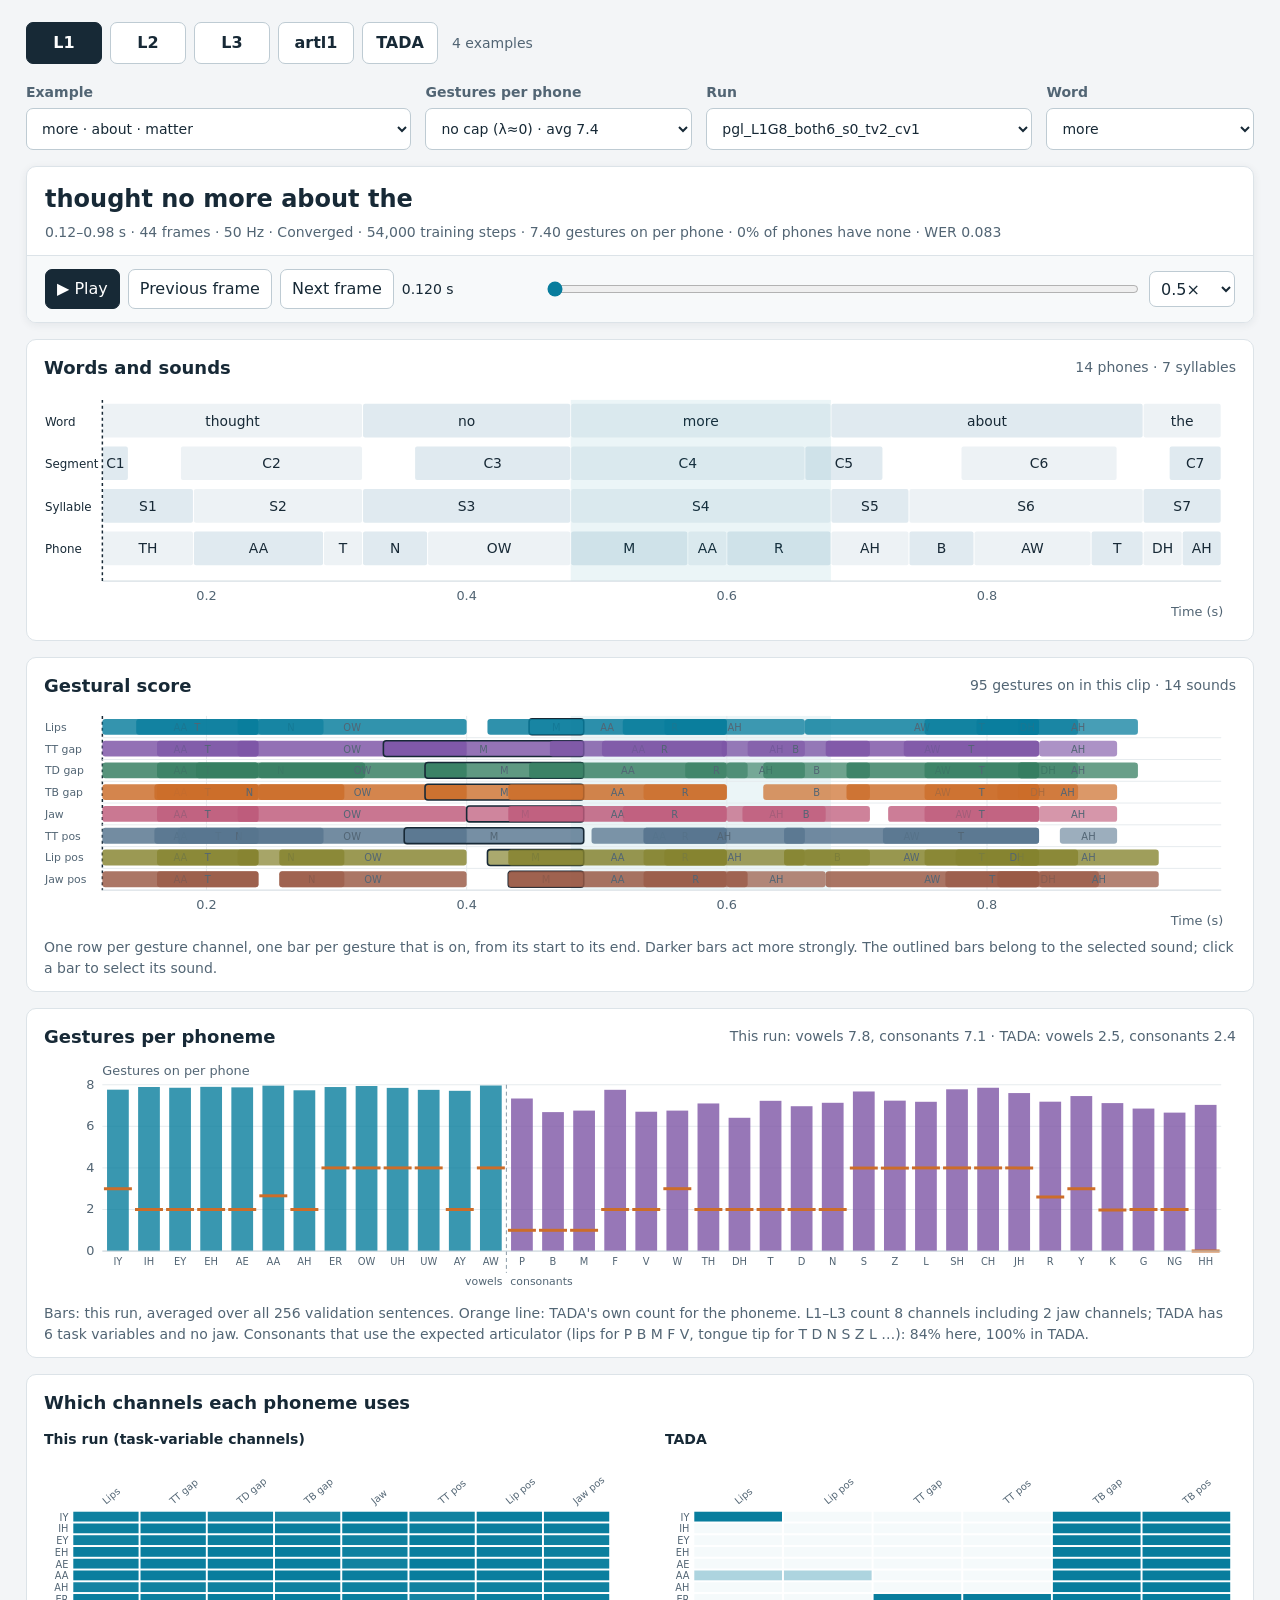
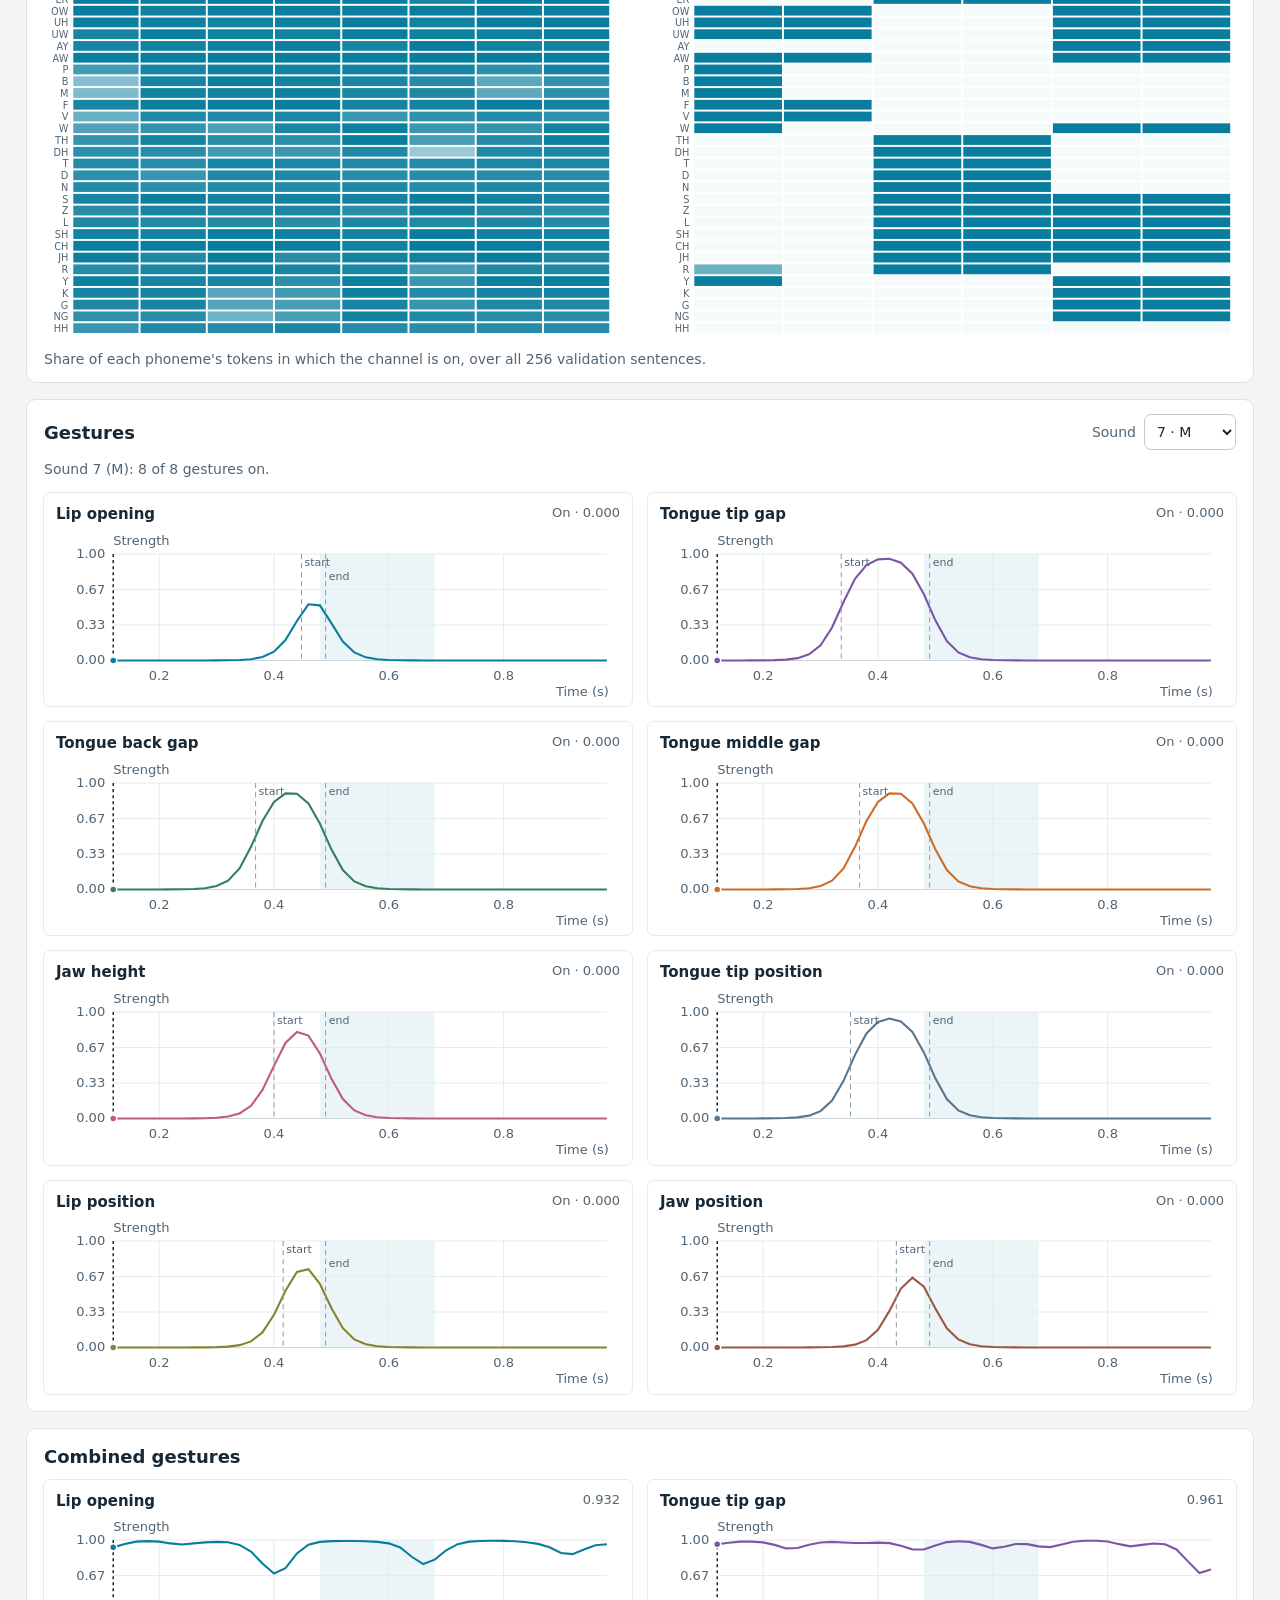
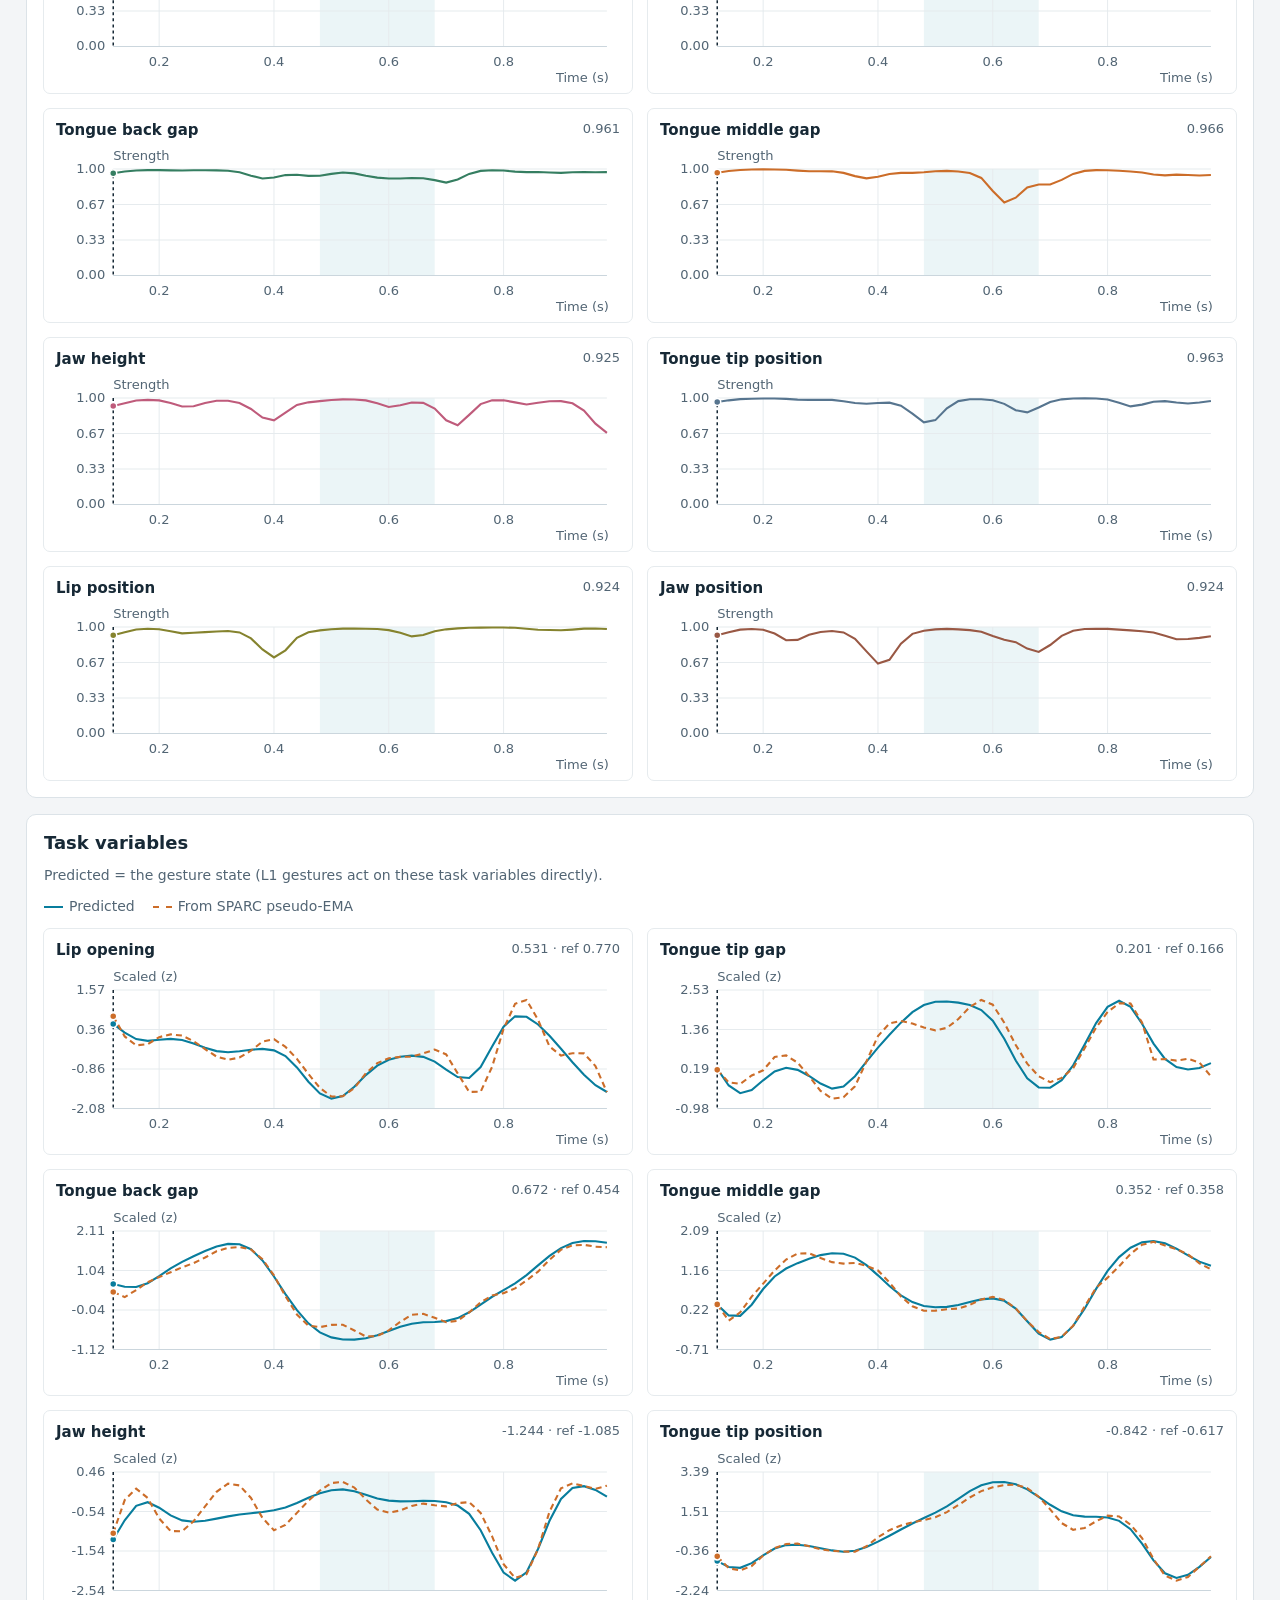
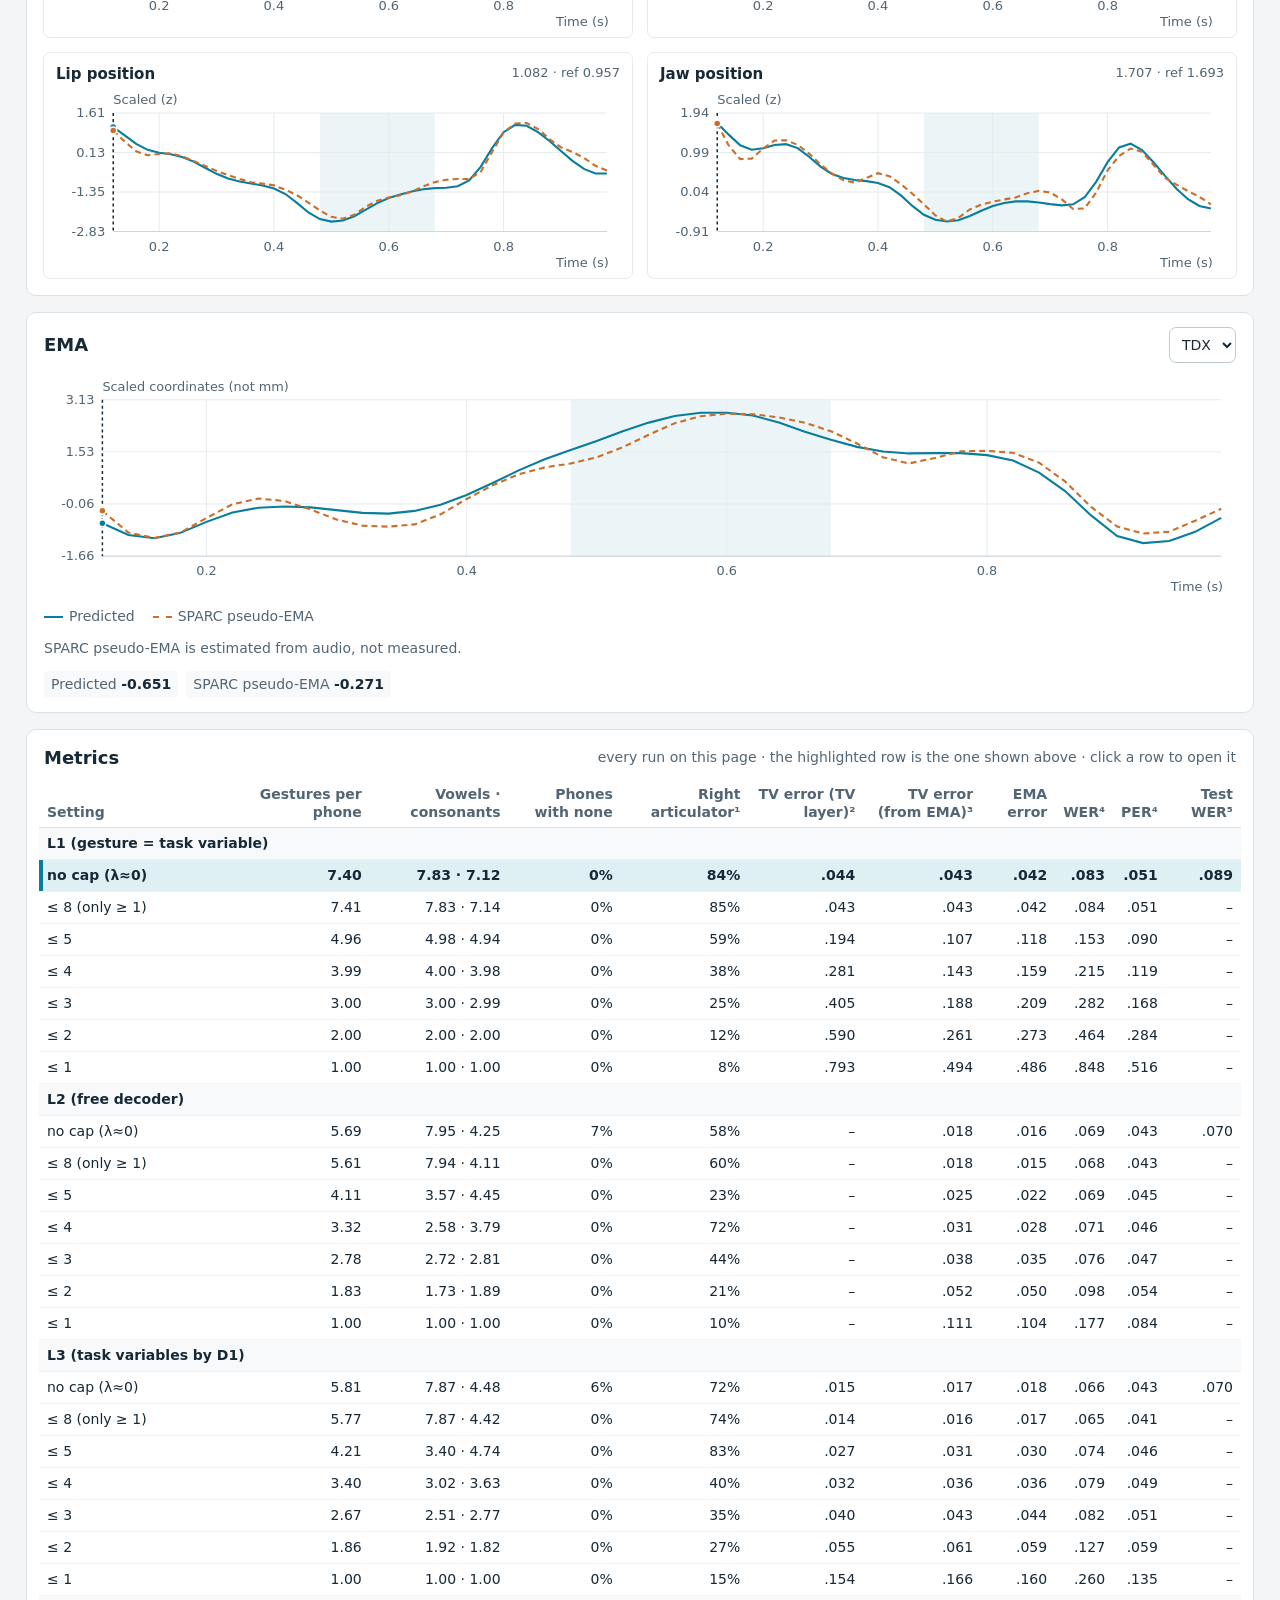
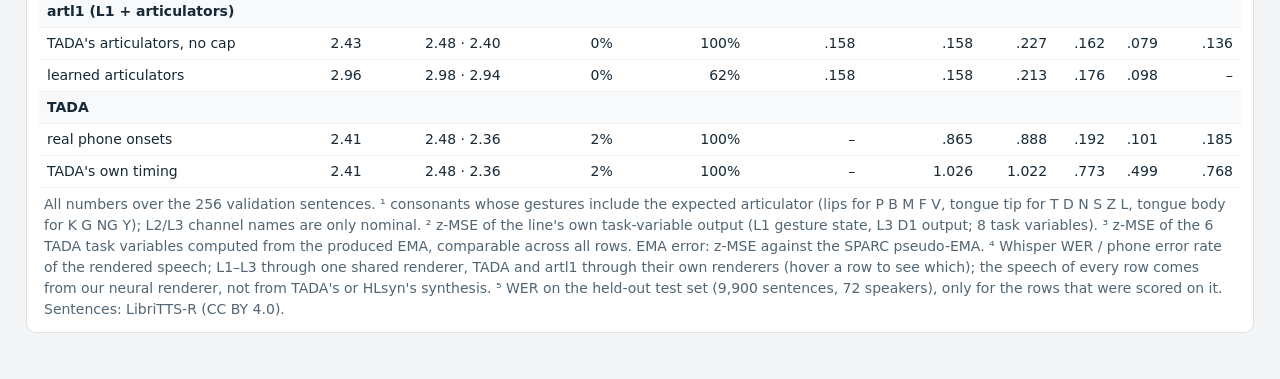
==== pgl-real-gesture-viewer/index.html @ a02586da "TADA tab: apply tadaexact's review (attribution, variants, map quality) - Attribution replaced by ta" ====
<!doctype html>
<html lang="en">
<head>
<meta charset="UTF-8"><meta name="viewport" content="width=device-width, initial-scale=1">
<title>Speech gestures · L1 / L2 / L3</title>
<meta name="description" content="Gestures, task variables and EMA of the converged L1 / L2 / L3 programs, with words, sounds and one playback cursor.">
<meta property="og:title" content="Speech gestures · L1 / L2 / L3">
<meta property="og:description" content="Gesture, task-variable and EMA lines of the converged programs.">
<meta property="og:type" content="website">
<meta property="og:url" content="https://lukewangw.github.io/pgl-real-gesture-viewer/">
<meta name="viewer-build" content="2026-10-03T22:23:11Z traces 25fb6e831236">
<link rel="icon" href="data:image/svg+xml,%3Csvg xmlns='http://www.w3.org/2000/svg' viewBox='0 0 64 64'%3E%3Crect width='64' height='64' rx='12' fill='%23172936'/%3E%3Cpath d='M8 38h10l6-18 9 29 8-24 6 13h9' fill='none' stroke='%2362d4df' stroke-width='5' stroke-linejoin='round'/%3E%3C/svg%3E">
<style>
:root{color-scheme:light;--bg:#f3f5f7;--ink:#172936;--muted:#526574;--line:#dce3e8;--blue:#087d9d;--orange:#cc6d29;--violet:#7d55a6;--green:#357e61;--soft:#f7f9fa}
*{box-sizing:border-box}body{margin:0;background:var(--bg);color:var(--ink);font:16px/1.5 Inter,ui-sans-serif,system-ui,-apple-system,sans-serif}button,select,input{font:inherit}button,select{min-height:42px;border:1px solid #becbd3;border-radius:7px;background:#fff;color:var(--ink);padding:7px 11px;max-width:100%}button{cursor:pointer;touch-action:manipulation}button:hover{background:#e8f5f8}:focus-visible{outline:3px solid #eaa854;outline-offset:2px}button.primary,.versiontabs button[aria-pressed=true]{background:var(--ink);border-color:var(--ink);color:#fff}button:disabled{opacity:.45;cursor:not-allowed}main{max-width:1500px;margin:auto;padding:22px 26px 30px}.versiontabs{display:flex;align-items:center;gap:8px;margin-bottom:18px}.versiontabs button{min-width:76px;font-weight:650}.versiontabs span{margin-left:6px;font-size:14px;color:var(--muted)}.controls{display:grid;grid-template-columns:1.5fr .45fr 1.25fr .75fr;gap:14px;margin-bottom:16px}.control{display:flex;flex-direction:column;gap:5px;font-size:14px;font-weight:600;color:var(--muted)}.control select{width:100%;font-weight:400;color:var(--ink)}.card{background:#fff;border:1px solid var(--line);border-radius:10px;overflow:hidden;margin-bottom:16px}.cardhead{display:flex;align-items:center;justify-content:space-between;gap:12px;padding:14px 17px 9px;flex-wrap:wrap}.cardhead h2{margin:0;font-size:18px;font-weight:650}.cardhead small{font-size:14px;color:var(--muted)}.context{padding:16px 18px 12px}.utterance{font-size:24px;font-weight:600;line-height:1.35;margin:0}.meta{font-size:14px;color:var(--muted);margin-top:7px}.playback{position:sticky;top:0;z-index:20;box-shadow:0 2px 8px #17293612}.transport{display:flex;align-items:center;gap:8px;padding:13px 18px;background:var(--soft);border-top:1px solid var(--line);flex-wrap:wrap}.transport button{min-height:38px}.scrubber{flex:1;min-width:160px;accent-color:var(--blue)}.time{font-size:14px;min-width:135px;font-variant-numeric:tabular-nums}.transport select{min-height:36px;padding:4px 7px}.pairgrid{display:grid;grid-template-columns:1fr 1fr;gap:16px}.pairgrid>.card{min-width:0}.selectsmall{max-width:310px;min-height:36px;padding:4px 8px;font-size:14px}.plotnav{display:flex;align-items:center;gap:8px;flex-wrap:wrap;color:var(--muted);font-size:14px}.chart-wrap{padding:0 12px 7px;min-width:0}.chart-wrap.interactive{touch-action:none;cursor:crosshair}.chart{display:block;width:100%;height:auto;overflow:visible}.chart text{font-family:inherit;fill:var(--muted);font-size:13px}.chart .strong{fill:var(--ink);font-size:14px;font-weight:500}.chart .grid{stroke:#e6ebee;stroke-width:1}.chart .cursor{stroke:var(--ink);stroke-width:1.5;stroke-dasharray:3 3}.chart .focusband{fill:#087d9d;fill-opacity:.08}.chart .axis{stroke:#cbd6dd;stroke-width:1}.note{font-size:14px;color:var(--muted);padding:0 17px 12px;margin:0}.legend{display:flex;gap:18px;flex-wrap:wrap;padding:0 17px 11px;font-size:14px;color:var(--muted)}.swatch{display:inline-block;width:19px;border-top:2px solid var(--blue);vertical-align:middle;margin-right:6px}.swatch.dashed{border-top-style:dashed;border-color:var(--orange)}.values{display:flex;flex-wrap:wrap;gap:8px;padding:0 17px 14px;font-size:14px;font-variant-numeric:tabular-nums}.valuechip{color:var(--muted);padding:3px 7px;border-radius:4px;background:var(--soft)}.valuechip b{color:var(--ink);font-weight:600}.linegrid{display:grid;grid-template-columns:1fr 1fr;gap:14px;padding:0 16px 16px}.linepanel{min-width:0;border:1px solid #e6ebee;border-radius:7px;overflow:hidden}.linehead{display:flex;justify-content:space-between;gap:8px;padding:10px 12px 0}.linehead h3{margin:0;font-size:15px;font-weight:600}.linehead small{font-size:13px;color:var(--muted);white-space:nowrap}.linepanel .chart-wrap{padding:0 5px 2px}.multiplots{padding-top:6px}.empty{padding:20px;color:var(--muted)}.sr{position:absolute;width:1px;height:1px;overflow:hidden;clip:rect(0,0,0,0)}
@media(max-width:760px){main{padding:16px 10px 24px}.controls{grid-template-columns:1fr 1fr;gap:10px}.control:first-child{grid-column:1/-1}.versiontabs{margin-bottom:14px}.versiontabs span{font-size:12px}.context{padding:12px}.utterance{font-size:20px}.meta{font-size:12px}.transport{padding:10px;gap:6px}.transport button{font-size:14px;padding:5px 8px}.time{margin-left:auto;min-width:115px;font-size:12px}.scrubber{order:5;flex-basis:100%;width:100%}.pairgrid,.linegrid{grid-template-columns:1fr}.pairgrid{gap:0}.cardhead{padding:12px 12px 8px}.cardhead h2{font-size:16px}.cardhead small{font-size:12px}.selectsmall{max-width:100%;font-size:13px}.chart-wrap{padding:0 3px 6px}.note,.legend{font-size:13px;padding-left:12px;padding-right:12px}.linegrid{padding:0 10px 12px;gap:10px}.card{margin-bottom:12px}.chart text{font-size:12px}.chart .strong{font-size:13px}}

.chart .rowlabel{font-size:12px}
.chart .marklabel{font-size:11px}
.cardnote{font-size:14px;color:var(--muted);padding:0 17px 10px;margin:0}
.controls{grid-template-columns:1.3fr .9fr 1.1fr .7fr}
.versiontabs{flex-wrap:wrap}@media(max-width:760px){.versiontabs button{min-width:0;padding:6px 12px}.versiontabs span{flex-basis:100%;margin-left:0}}
.metricswrap{overflow-x:auto;padding:0 12px 6px}.metrics{border-collapse:collapse;width:100%;font-size:14px;font-variant-numeric:tabular-nums;min-width:760px}
.metrics th{font-weight:600;color:var(--muted);text-align:right;padding:6px 8px;border-bottom:1px solid var(--line);white-space:normal;vertical-align:bottom;line-height:1.25}
.metrics td{text-align:right;padding:5px 8px;border-bottom:1px solid #eef2f4;white-space:nowrap}.metrics th:first-child,.metrics td:first-child{text-align:left}
.metrics tbody tr{cursor:pointer}.metrics tbody tr:hover{background:#f2f8fa}.metrics tr.sel{background:#dff0f5;box-shadow:inset 4px 0 0 var(--blue)}.metrics tr.sel td{font-weight:600;color:var(--ink)}
.metrics tr.group td{background:var(--soft);font-weight:600;color:var(--ink);cursor:default;text-align:left}
.chart .tiny{font-size:10px}.chart .small{font-size:11px}.subhead{font-size:14px;font-weight:600;margin:4px 0 0;padding:0 17px;color:var(--ink)}@media(max-width:760px){.controls{grid-template-columns:1fr 1fr}}
</style>
</head>
<body>
<main>
<nav class="versiontabs" aria-label="Version"><button id="levelL1">L1</button><button id="levelL2">L2</button><button id="levelL3">L3</button><button id="levelartl1">artl1</button><button id="levelTADA">TADA</button><span id="versionHint"></span></nav>
<div class="controls"><label class="control">Example<select id="exampleSelect" aria-label="Example"></select></label><label class="control"><span id="choiceLabel">λ</span><select id="lambdaSelect" aria-label="Setting"></select></label><label class="control">Run<select id="runSelect" aria-label="Saved run"></select></label><label class="control">Word<select id="wordSelect" aria-label="Word with nearby context"></select></label></div>
<p class="note" id="levelNote" hidden></p>
<section class="card playback"><div class="context"><p class="utterance" id="utterance"></p><div class="meta" id="clipMeta"></div></div><div class="transport"><button id="play" class="primary">▶ Play</button><button id="prev" aria-label="Previous frame">Previous frame</button><button id="next" aria-label="Next frame">Next frame</button><output id="time" class="time"></output><label class="sr" for="scrub">Time</label><input id="scrub" class="scrubber" type="range" min="0" max="0" step="1" value="0"><select id="speed" aria-label="Playback speed"><option value="0.25">0.25×</option><option value="0.5" selected>0.5×</option><option value="1">1×</option><option value="2">2×</option></select></div></section>
<section class="card"><div class="cardhead"><h2>Words and sounds</h2><small id="segmentMeta"></small></div><div class="chart-wrap interactive" id="boundaryPlot"></div></section>
<section class="card" id="scoreCard"><div class="cardhead"><h2>Gestural score</h2><small id="scoreMeta"></small></div><div class="chart-wrap" id="scorePlot"></div><p class="note">One row per gesture channel, one bar per gesture that is on, from its start to its end. Darker bars act more strongly. The outlined bars belong to the selected sound; click a bar to select its sound.</p></section>
<section class="card" id="ppCard"><div class="cardhead"><h2>Gestures per phoneme</h2><small id="ppMeta"></small></div><div class="chart-wrap" id="ppPlot"></div><p class="note" id="ppNote"></p></section>
<section class="card" id="chCard"><div class="cardhead"><h2>Which channels each phoneme uses</h2></div><div class="pairgrid"><div><h3 class="subhead" id="chOursTitle">This run</h3><div class="chart-wrap" id="chOurs"></div></div><div><h3 class="subhead">TADA</h3><div class="chart-wrap" id="chTada"></div></div></div><p class="note">Share of each phoneme's tokens in which the channel is on, over all 256 validation sentences.</p></section>
<section class="card" id="gestureCard"><div class="cardhead"><h2>Gestures</h2><label class="plotnav">Sound<select id="phoneSelect" class="selectsmall" aria-label="Sound for gesture lines"></select></label></div><p class="note" id="gestureNote"></p><div class="linegrid" id="gestureLines"></div></section>
<section class="card" id="combinedCard"><div class="cardhead"><h2>Combined gestures</h2></div><div class="linegrid" id="combinedLines"></div></section>
<section class="card" id="tvCard"><div class="cardhead"><h2>Task variables</h2></div><p class="cardnote" id="tvNote"></p><div class="legend"><span><i class="swatch"></i>Predicted</span><span><i class="swatch dashed"></i>From SPARC pseudo-EMA</span></div><div class="linegrid" id="tvLines"></div></section>
<section class="card"><div class="cardhead"><h2>EMA</h2><select id="emaSelect" class="selectsmall" aria-label="EMA coordinate"></select></div><div id="emaPlots"></div><div class="legend"><span><i class="swatch"></i>Predicted</span><span><i class="swatch dashed"></i>SPARC pseudo-EMA</span></div><p class="note">SPARC pseudo-EMA is estimated from audio, not measured.</p><p class="note" id="emaMapNote" hidden></p><div class="values" id="emaValues"></div></section>
<section class="card" id="metricsCard"><div class="cardhead"><h2>Metrics</h2><small>every run on this page · the highlighted row is the one shown above · click a row to open it</small></div><div class="metricswrap"><table class="metrics" id="metricsTable"></table></div><p class="note" id="metricsNote"></p></section>
</main>
<script type="application/json" id="traceData">{"schema":"pgl-viewer-traces-v5","examples":[{"id":"1585_131718_000019_000008","label":"more · about · matter","default_word":"more","text":"i thought no more about the matter","times":[0.0,0.02,0.04,0.06,0.08,0.1,0.12,0.14,0.16,0.18,0.2,0.22,0.24,0.26,0.28,0.3,0.32,0.34,0.36,0.38,0.4,0.42,0.44,0.46,0.48,0.5,0.52,0.54,0.56,0.58,0.6,0.62,0.64,0.66,0.68,0.7,0.72,0.74,0.76,0.78,0.8,0.82,0.84,0.86,0.88,0.9,0.92,0.94,0.96,0.98,1.0,1.02,1.04,1.06,1.08,1.1,1.12,1.14,1.16,1.18,1.2,1.22,1.24,1.26,1.28,1.3,1.32,1.34,1.36,1.38,1.4],"duration_seconds":1.42,"phones":[{"label":"AY","start":0.07,"end":0.12,"phone_index":0,"syllable_id":0,"role":"nucleus","vowel":true},{"label":"TH","start":0.12,"end":0.19,"phone_index":1,"syllable_id":0,"role":"coda","vowel":false},{"label":"AA","start":0.19,"end":0.29,"phone_index":2,"syllable_id":1,"role":"nucleus","vowel":true},{"label":"T","start":0.29,"end":0.32,"phone_index":3,"syllable_id":1,"role":"coda","vowel":false},{"label":"N","start":0.32,"end":0.37,"phone_index":4,"syllable_id":2,"role":"onset","vowel":false},{"label":"OW","start":0.37,"end":0.48,"phone_index":5,"syllable_id":2,"role":"nucleus","vowel":true},{"label":"M","start":0.48,"end":0.57,"phone_index":6,"syllable_id":3,"role":"onset","vowel":false},{"label":"AA","start":0.57,"end":0.6000000381469727,"phone_index":7,"syllable_id":3,"role":"nucleus","vowel":true},{"label":"R","start":0.6000000381469727,"end":0.68,"phone_index":8,"syllable_id":3,"role":"coda","vowel":false},{"label":"AH","start":0.68,"end":0.74,"phone_index":9,"syllable_id":4,"role":"nucleus","vowel":true},{"label":"B","start":0.74,"end":0.79,"phone_index":10,"syllable_id":5,"role":"onset","vowel":false},{"label":"AW","start":0.79,"end":0.88,"phone_index":11,"syllable_id":5,"role":"nucleus","vowel":true},{"label":"T","start":0.88,"end":0.92,"phone_index":12,"syllable_id":5,"role":"coda","vowel":false},{"label":"DH","start":0.92,"end":0.95,"phone_index":13,"syllable_id":6,"role":"onset","vowel":false},{"label":"AH","start":0.95,"end":0.98,"phone_index":14,"syllable_id":6,"role":"nucleus","vowel":true},{"label":"M","start":0.98,"end":1.04,"phone_index":15,"syllable_id":7,"role":"onset","vowel":false},{"label":"AE","start":1.04,"end":1.13,"phone_index":16,"syllable_id":7,"role":"nucleus","vowel":true},{"label":"T","start":1.13,"end":1.1699999237060548,"phone_index":17,"syllable_id":8,"role":"onset","vowel":false},{"label":"ER","start":1.1699999237060548,"end":1.31,"phone_index":18,"syllable_id":8,"role":"nucleus","vowel":true}],"syllables":[{"label":"S1","phone_labels":["AY","TH"],"start":0.07,"end":0.19,"phone_indices":[0,1]},{"label":"S2","phone_labels":["AA","T"],"start":0.19,"end":0.32,"phone_indices":[2,3]},{"label":"S3","phone_labels":["N","OW"],"start":0.32,"end":0.48,"phone_indices":[4,5]},{"label":"S4","phone_labels":["M","AA","R"],"start":0.48,"end":0.68,"phone_indices":[6,7,8]},{"label":"S5","phone_labels":["AH"],"start":0.68,"end":0.74,"phone_indices":[9]},{"label":"S6","phone_labels":["B","AW","T"],"start":0.74,"end":0.92,"phone_indices":[10,11,12]},{"label":"S7","phone_labels":["DH","AH"],"start":0.92,"end":0.98,"phone_indices":[13,14]},{"label":"S8","phone_labels":["M","AE"],"start":0.98,"end":1.13,"phone_indices":[15,16]},{"label":"S9","phone_labels":["T","ER"],"start":1.13,"end":1.31,"phone_indices":[17,18]}],"cores":[{"label":"C1","start":0.06,"end":0.14},{"label":"C2","start":0.18,"end":0.32},{"label":"C3","start":0.36,"end":0.48},{"label":"C4","start":0.48,"end":0.66},{"label":"C5","start":0.66,"end":0.72},{"label":"C6","start":0.78,"end":0.9},{"label":"C7","start":0.94,"end":0.98},{"label":"C8","start":1.0,"end":1.16}],"words":[{"label":"i","start":0.07000000029802322,"end":0.11999999731779099,"phone_indices":[0]},{"label":"thought","start":0.11999999731779099,"end":0.3199999928474426,"phone_indices":[1,2,3]},{"label":"no","start":0.3199999928474426,"end":0.47999998927116394,"phone_indices":[4,5]},{"label":"more","start":0.47999998927116394,"end":0.6800000071525574,"phone_indices":[6,7,8]},{"label":"about","start":0.6800000071525574,"end":0.9200000166893005,"phone_indices":[9,10,11,12]},{"label":"the","start":0.9200000166893005,"end":0.9800000190734863,"phone_indices":[13,14]},{"label":"matter","start":0.9800000190734863,"end":1.309999942779541,"phone_indices":[15,16,17,18]}],"runs":[{"id":"pgl_L3G8_s0_tv2_cv2","level":"L3","choice":99.0,"choice_label":"no cap (λ≈0)","lambda":0.0,"lam_pp":null,"order":0,"labels":["G1","G2","G3","G4","G5","G6","G7","G8"],"long_labels":["Gesture 1","Gesture 2","Gesture 3","Gesture 4","Gesture 5","Gesture 6","Gesture 7","Gesture 8"],"cap_k":0,"kind":"converged","names":["g1","g2","g3","g4","g5","g6","g7","g8"],"training":{"total_steps":58000,"lambda_steps":0,"lambda0_base":"pgl_L3G8_s0_tv2_cv2","converged":true,"chain":["pgl_L3G8_s0_w2","pgl_L3G8_s0_c","pgl_L3G8_s0_c2","pgl_L3G8_s0_c3","pgl_L3G8_s0_c4","pgl_L3G8_s0_long2","pgl_L3G8_s0_tv1","pgl_L3G8_s0_tv2","pgl_L3G8_s0_tv2_cv1","pgl_L3G8_s0_tv2_cv2"]},"summary":{"on_per_phone":5.81,"val256_ema_zmse":0.0176,"zero_phone_share":0.0627,"zero_phone_share_cons":0.103,"val256_tv_zmse":0.0146},"A":[[0.2605,0.4258,0.0101,0.0645,0.1306,0.4253,0.1301,0.425],[0.4949,0.6675,0.0271,0.157,0.2893,0.6655,0.2888,0.665],[0.7378,0.8413,0.071,0.3311,0.521,0.8354,0.5225,0.8345],[0.896,0.9229,0.1759,0.5474,0.728,0.9053,0.7388,0.9043],[0.9634,0.937,0.3826,0.6753,0.8179,0.8926,0.854,0.8892],[0.9819,0.8965,0.6577,0.6587,0.7788,0.8057,0.856,0.7905],[0.9863,0.814,0.856,0.6343,0.6738,0.6909,0.7544,0.6304],[0.9858,0.7607,0.9297,0.7266,0.6479,0.6821,0.5957,0.5327],[0.9868,0.8145,0.9541,0.8511,0.7554,0.8086,0.5244,0.6162],[0.9888,0.9053,0.9624,0.9194,0.8765,0.9263,0.6289,0.7915],[0.9873,0.9526,0.9414,0.9219,0.9443,0.9736,0.793,0.918],[0.9863,0.9678,0.8706,0.856,0.9663,0.9868,0.8975,0.9717],[0.9893,0.981,0.7456,0.7139,0.9546,0.9907,0.9272,0.9844],[0.9907,0.9897,0.6426,0.5586,0.9028,0.9854,0.8896,0.9824],[0.9819,0.9897,0.6519,0.54,0.7954,0.957,0.7715,0.9766],[0.9468,0.9722,0.6675,0.6807,0.6709,0.8999,0.5806,0.9722],[0.8887,0.9141,0.5889,0.8374,0.6548,0.8721,0.4268,0.9663],[0.8726,0.8267,0.5518,0.9277,0.7681,0.9072,0.4485,0.9688],[0.9131,0.8062,0.6714,0.9619,0.8833,0.9531,0.6265,0.978],[0.9561,0.875,0.8354,0.9585,0.9399,0.9751,0.8125,0.979],[0.9756,0.9287,0.9331,0.915,0.9443,0.9771,0.9219,0.9614],[0.9722,0.9429,0.9658,0.8105,0.897,0.9731,0.9673,0.9126],[0.9424,0.9521,0.9702,0.6465,0.7803,0.9727,0.978,0.8315],[0.8677,0.9634,0.9678,0.5278,0.6138,0.9746,0.9741,0.7725],[0.7422,0.9604,0.9502,0.584,0.5244,0.9673,0.9595,0.7827],[0.646,0.9429,0.9141,0.7485,0.6147,0.9487,0.9258,0.8052],[0.6934,0.9341,0.9019,0.8809,0.7822,0.9395,0.9062,0.8521],[0.8228,0.9438,0.9272,0.9438,0.9009,0.9521,0.9312,0.918],[0.9146,0.9531,0.9463,0.9561,0.9526,0.9673,0.9624,0.9585],[0.9463,0.9312,0.9272,0.9248,0.96,0.9702,0.9731,0.9668],[0.9351,0.8628,0.8599,0.8301,0.939,0.9722,0.96,0.9565],[0.9092,0.7739,0.7725,0.6455,0.9097,0.979,0.9189,0.9463],[0.9053,0.7573,0.7607,0.4031,0.9028,0.98,0.8604,0.9502],[0.9258,0.8198,0.8403,0.2043,0.9136,0.9683,0.8306,0.9585],[0.9312,0.8477,0.9175,0.1032,0.8901,0.9199,0.8306,0.9473],[0.8843,0.7817,0.9473,0.0878,0.7871,0.8022,0.7695,0.8901],[0.7729,0.6714,0.9316,0.1523,0.6216,0.6323,0.624,0.7739],[0.6621,0.6592,0.8818,0.3125,0.5283,0.5459,0.5322,0.6582],[0.6831,0.7744,0.8394,0.5469,0.6147,0.6465,0.6157,0.6719],[0.8125,0.8921,0.8569,0.7529,0.7798,0.8198,0.7793,0.7939],[0.918,0.9521,0.9009,0.8506,0.8931,0.9272,0.8921,0.8955],[0.9629,0.9692,0.9033,0.8301,0.9326,0.9614,0.9302,0.9321],[0.9736,0.9683,0.8271,0.7065,0.9116,0.9585,0.9038,0.9087],[0.9771,0.9692,0.6562,0.5562,0.8379,0.9155,0.7983,0.8232],[0.9756,0.9678,0.446,0.5312,0.7583,0.8076,0.5981,0.7114],[0.9756,0.9541,0.3384,0.6357,0.7646,0.7324,0.3564,0.6948],[0.9727,0.9155,0.4175,0.6875,0.8291,0.793,0.1763,0.792],[0.9458,0.877,0.6162,0.5889,0.8369,0.8872,0.0939,0.8501],[0.8726,0.8843,0.7759,0.4409,0.7388,0.9302,0.0939,0.8052],[0.7466,0.8931,0.8184,0.4255,0.584,0.9214,0.1763,0.6631],[0.6475,0.896,0.811,0.5796,0.5293,0.8945,0.3567,0.5713],[0.6919,0.9233,0.8491,0.7681,0.6465,0.895,0.5986,0.6592],[0.8164,0.9536,0.9141,0.8799,0.8086,0.9214,0.7988,0.8115],[0.8975,0.96,0.9531,0.9009,0.9077,0.9277,0.9053,0.9082],[0.9038,0.9346,0.9551,0.8345,0.936,0.8955,0.9346,0.936],[0.8438,0.8857,0.9224,0.6714,0.9072,0.8638,0.9023,0.9072],[0.7637,0.8477,0.8662,0.4548,0.8291,0.8701,0.8062,0.8291],[0.7651,0.8306,0.8394,0.3162,0.7549,0.8804,0.6802,0.7549],[0.8506,0.8335,0.8779,0.3538,0.7783,0.9019,0.6489,0.7783],[0.9297,0.8862,0.936,0.5415,0.8691,0.9424,0.7554,0.8696],[0.9707,0.9429,0.9722,0.7524,0.9409,0.9731,0.8779,0.9409],[0.9868,0.9722,0.9888,0.8872,0.9766,0.9883,0.9487,0.9766],[0.9897,0.978,0.9946,0.9443,0.9907,0.9932,0.98,0.9907],[0.9824,0.9614,0.9951,0.9487,0.9961,0.9912,0.9912,0.9966],[0.9565,0.9082,0.9902,0.9033,0.9971,0.9795,0.9932,0.998],[0.8906,0.7856,0.9756,0.7842,0.9946,0.9478,0.9878,0.9971],[0.75,0.5742,0.937,0.5737,0.9863,0.8696,0.9702,0.9937],[0.5249,0.3318,0.8457,0.3318,0.9644,0.7109,0.9238,0.9834],[0.2891,0.1544,0.668,0.1544,0.9087,0.4751,0.8174,0.957],[0.1301,0.063,0.4255,0.063,0.7856,0.2498,0.6226,0.8911],[0.0522,0.0241,0.2141,0.0241,0.5742,0.1091,0.3774,0.7505]],"ema":{"names":["TDX","TDY","TBX","TBY","TTX","TTY","LIX","LIY","ULX","ULY","LLX","LLY"],"pred":[[0.9311,-0.7849,0.8231,-0.7897,0.568,-1.2089,0.67,-0.7037,0.1729,-0.7271,0.6191,-0.2883],[1.1489,-1.1214,0.9647,-1.1535,0.6971,-1.6799,1.1536,-1.1781,0.1742,-0.871,0.9327,-0.6321],[1.2618,-1.3669,1.0432,-1.4304,0.7877,-1.9432,1.5756,-1.543,0.2017,-0.8423,1.2534,-0.9867],[1.1653,-1.5246,0.9663,-1.6222,0.7544,-2.1361,1.9115,-1.882,0.2774,-0.7412,1.5468,-1.3651],[0.8567,-1.5064,0.6991,-1.559,0.5095,-2.0638,2.0234,-2.018,0.3188,-0.5947,1.686,-1.6183],[0.3656,-1.1865,0.21,-1.1137,0.0841,-1.6538,1.9038,-1.7553,0.2405,-0.4361,1.6122,-1.5319],[-0.3308,-0.4912,-0.4582,-0.2691,-0.4981,-0.7388,1.5569,-0.9809,0.119,-0.2545,1.2987,-0.9463],[-0.9122,0.0182,-0.9732,0.3711,-0.9749,0.1749,1.089,-0.1834,-0.0663,-0.1143,0.8677,-0.2804],[-1.1004,0.0441,-1.1046,0.3414,-1.097,0.368,0.7608,0.1298,-0.2738,-0.1048,0.5629,-0.0082],[-1.0186,-0.1646,-0.9891,-0.0666,-0.9677,-0.0847,0.6953,-0.0174,-0.5325,-0.226,0.3863,-0.0282],[-0.578,-0.4755,-0.5371,-0.5855,-0.5441,-0.7456,0.9747,-0.4916,-0.7694,-0.4099,0.4283,-0.2414],[-0.1807,-0.8263,-0.119,-1.0755,-0.1787,-1.0824,1.2597,-0.8745,-0.9169,-0.4961,0.4952,-0.4171],[-0.0444,-1.1199,0.0783,-1.4014,-0.0076,-0.9835,1.2917,-0.9148,-1.0568,-0.5728,0.418,-0.3773],[-0.1386,-1.3088,0.0664,-1.5004,-0.0445,-0.4723,1.1119,-0.6458,-1.1668,-0.613,0.2353,-0.1328],[-0.3639,-1.4069,-0.0724,-1.4437,-0.2112,0.0506,0.8669,-0.2965,-1.2378,-0.5833,0.0274,0.1381],[-0.5613,-1.4493,-0.1911,-1.3353,-0.3633,0.3773,0.6347,-0.0208,-1.3327,-0.5327,-0.154,0.321],[-0.6784,-1.4631,-0.2669,-1.2645,-0.4408,0.4741,0.4618,0.0804,-1.4581,-0.4939,-0.2894,0.3691],[-0.6988,-1.4538,-0.2995,-1.2615,-0.4596,0.3329,0.3856,-0.0383,-1.6769,-0.5398,-0.3839,0.2628],[-0.567,-1.3764,-0.2468,-1.2702,-0.3716,-0.0647,0.4679,-0.3813,-2.0055,-0.682,-0.4138,-0.0014],[-0.263,-1.1663,-0.0723,-1.2475,-0.1104,-0.759,0.6513,-0.8524,-2.3037,-0.9083,-0.3595,-0.3379],[0.1881,-0.8294,0.2272,-1.123,0.2585,-1.3558,0.6925,-1.1067,-2.6326,-1.1997,-0.3999,-0.4323],[0.5996,-0.4221,0.5121,-0.8454,0.5801,-1.5186,0.5099,-0.984,-2.8756,-1.4619,-0.6098,-0.1979],[0.9173,-0.0625,0.7208,-0.5024,0.81,-1.4032,0.2221,-0.6748,-3.0199,-1.76,-0.9013,0.2258],[1.1393,0.1017,0.8762,-0.2612,0.9574,-1.19,-0.0877,-0.3069,-3.1,-2.0321,-1.2602,0.7248],[1.3198,0.0879,1.018,-0.1777,1.1038,-1.0189,-0.3792,0.0084,-3.1973,-2.2071,-1.6075,1.1382],[1.5577,-0.0224,1.2361,-0.2268,1.3258,-0.994,-0.5774,0.2037,-3.3274,-2.2218,-1.8295,1.3334],[1.8895,-0.1284,1.5467,-0.3471,1.6482,-1.1244,-0.6243,0.1988,-3.3473,-2.2047,-1.8219,1.244],[2.2816,-0.154,1.9049,-0.4635,2.0225,-1.3746,-0.497,-0.0179,-3.1426,-2.1767,-1.566,0.8722],[2.5904,-0.1069,2.2114,-0.5731,2.38,-1.5917,-0.3156,-0.317,-2.8027,-2.017,-1.2323,0.4304],[2.7462,-0.1782,2.4327,-0.6879,2.665,-1.5418,-0.2104,-0.4907,-2.4856,-1.6905,-1.0532,0.2014],[2.7982,-0.3322,2.5913,-0.7319,2.8696,-1.1053,-0.1698,-0.4893,-2.2125,-1.3533,-1.0041,0.1771],[2.7911,-0.5333,2.7084,-0.6917,2.9995,-0.3795,-0.1221,-0.4182,-1.8711,-1.0731,-0.9688,0.1872],[2.6605,-0.6265,2.6547,-0.5176,2.9319,0.2861,-0.0724,-0.3405,-1.5821,-0.8802,-0.8801,0.1526],[2.4004,-0.5533,2.4724,-0.2228,2.6623,0.7867,-0.0533,-0.2946,-1.4088,-0.8294,-0.773,0.0485],[2.0304,-0.3509,2.1462,0.1164,2.1957,1.0196,-0.0603,-0.3281,-1.2467,-0.9519,-0.6829,-0.0205],[1.6683,-0.1646,1.7294,0.3053,1.6576,0.8992,-0.1436,-0.361,-1.0466,-1.5031,-0.6928,0.1735],[1.4231,-0.1789,1.3944,0.2398,1.2169,0.539,-0.281,-0.297,-0.8109,-2.2982,-0.7758,0.6756],[1.3683,-0.4115,1.2973,-0.0817,1.0823,-0.0063,-0.3425,-0.3337,-0.5707,-2.7185,-0.7922,0.9985],[1.4511,-0.7114,1.3809,-0.4936,1.1613,-0.6022,-0.2215,-0.6293,-0.1085,-2.8799,-0.4975,0.7493],[1.5424,-0.8933,1.4666,-0.8472,1.2908,-1.2031,0.2378,-1.2897,0.6601,-2.6687,0.2378,-0.212],[1.5046,-0.9982,1.4301,-1.1386,1.3171,-1.7099,0.7831,-1.9717,1.0591,-1.8836,0.8914,-1.2211],[1.3281,-1.1468,1.2379,-1.4269,1.0955,-2.0794,1.1164,-2.2946,1.0355,-1.1742,1.2158,-1.6868],[0.9137,-1.2627,0.8396,-1.6395,0.649,-2.069,1.1564,-2.1314,0.8573,-0.9,1.2038,-1.4744],[0.2341,-1.3463,0.1671,-1.704,-0.0836,-1.4992,0.8707,-1.3798,0.6576,-0.8953,0.8681,-0.6049],[-0.6409,-1.3611,-0.6923,-1.6131,-1.0188,-0.7374,0.4603,-0.5268,0.4568,-0.7846,0.4393,0.2193],[-1.1346,-1.3412,-1.1659,-1.5068,-1.5794,-0.3615,0.1811,-0.0414,0.3217,-0.5844,0.1596,0.4556],[-1.2776,-1.3533,-1.2484,-1.4447,-1.6998,-0.3543,0.0202,0.0826,0.2576,-0.5213,-0.0134,0.3933],[-1.1643,-1.3644,-1.0422,-1.3312,-1.4933,-0.4667,-0.0874,0.001,0.1914,-0.8586,-0.2177,0.3775],[-0.7323,-1.4338,-0.511,-1.1963,-0.9584,-0.536,-0.2003,-0.0344,0.1653,-1.7581,-0.4663,0.7506],[-0.2829,-1.5398,-0.0078,-1.1348,-0.4369,-0.4721,-0.3657,0.0325,0.1274,-2.5032,-0.7266,1.3488],[0.0549,-1.632,0.344,-1.1616,-0.0646,-0.5327,-0.4521,-0.0148,0.1658,-2.7974,-0.7857,1.5294],[0.3005,-1.6979,0.5718,-1.2437,0.1778,-0.788,-0.3092,-0.3889,0.8283,-2.9046,-0.3185,1.0336],[0.5286,-1.679,0.7289,-1.3344,0.3804,-1.1536,0.1561,-1.0917,1.6969,-2.5829,0.5515,-0.0717],[0.7714,-1.5589,0.8849,-1.371,0.6331,-1.5098,0.7435,-1.8512,2.0048,-1.7787,1.3368,-1.2264],[0.9579,-1.503,1.0184,-1.3746,0.8077,-1.6527,1.1162,-2.2388,1.9255,-1.0591,1.7499,-1.8437],[1.0452,-1.4315,1.1639,-1.2549,0.9819,-1.3262,1.2455,-2.0891,1.7603,-0.6555,1.8161,-1.8087],[1.0587,-1.3057,1.3008,-0.9969,1.1644,-0.5205,1.1133,-1.48,1.5676,-0.4384,1.5845,-1.2701],[1.0192,-1.167,1.3335,-0.7272,1.2228,0.2975,0.7777,-0.7224,1.343,-0.3201,1.2005,-0.5923],[1.0608,-1.0475,1.3933,-0.5141,1.3075,0.7652,0.4023,-0.0698,1.1074,-0.2653,0.7827,-0.0173],[1.3103,-0.9531,1.62,-0.3573,1.551,0.9798,0.1344,0.3995,0.8305,-0.2296,0.4018,0.4151],[1.5545,-0.8837,1.83,-0.2736,1.7614,1.0483,-0.0193,0.6465,0.6028,-0.1864,0.1447,0.6767],[1.6811,-0.804,1.9279,-0.2287,1.8559,1.0624,-0.1007,0.7356,0.4674,-0.1707,0.0123,0.7886],[1.7265,-0.7247,1.9389,-0.2071,1.8483,1.0468,-0.1622,0.7687,0.388,-0.1623,-0.0615,0.8223],[1.7111,-0.6641,1.8838,-0.2072,1.7615,0.9937,-0.2176,0.7827,0.3373,-0.1611,-0.1089,0.8184],[1.6491,-0.6168,1.7897,-0.206,1.6339,0.9231,-0.2624,0.7878,0.2911,-0.1689,-0.1438,0.8125],[1.5826,-0.5731,1.6907,-0.2021,1.5039,0.8272,-0.2829,0.7724,0.2366,-0.1978,-0.1666,0.806],[1.5047,-0.5329,1.5745,-0.1987,1.357,0.7066,-0.267,0.736,0.1744,-0.2385,-0.1757,0.7904],[1.4159,-0.4925,1.4455,-0.192,1.1991,0.5699,-0.2231,0.6791,0.1067,-0.2733,-0.1728,0.7518],[1.3271,-0.4539,1.3171,-0.1869,1.0476,0.4214,-0.1692,0.6171,0.033,-0.2982,-0.1695,0.7012],[1.2377,-0.4138,1.1886,-0.1873,0.9053,0.2706,-0.1128,0.5481,-0.0377,-0.3064,-0.1613,0.6237],[1.1466,-0.3735,1.0685,-0.1797,0.7819,0.152,-0.0767,0.4972,-0.0962,-0.3083,-0.1575,0.548]],"ref":[[0.9102,-0.7461,0.8376,-0.7676,0.5401,-1.1408,0.5466,-0.5475,0.2686,-0.6501,0.5487,-0.2237],[1.1527,-1.1192,0.9539,-1.1753,0.6246,-1.6628,1.0512,-0.9976,0.264,-0.785,0.9034,-0.582],[1.2618,-1.3853,1.0126,-1.4562,0.6604,-1.9619,1.5307,-1.4755,0.2958,-0.8212,1.2529,-1.0259],[1.1924,-1.5427,0.9784,-1.5831,0.6588,-2.0683,1.9518,-1.9677,0.3861,-0.7654,1.6049,-1.5522],[0.9427,-1.4769,0.7521,-1.4562,0.4941,-1.9168,2.1021,-2.0941,0.4424,-0.6846,1.7191,-1.7945],[0.5206,-1.0714,0.2555,-1.0193,0.1001,-1.5162,2.0071,-1.8375,0.3234,-0.5643,1.5703,-1.6646],[-0.2708,-0.3204,-0.5782,-0.2628,-0.6177,-0.665,1.6976,-1.0905,0.1229,-0.4518,1.212,-0.9939],[-0.9388,0.034,-1.1419,0.1389,-1.1808,0.0992,1.17,-0.2501,-0.0797,-0.2877,0.7431,-0.2491],[-1.103,-0.1071,-1.1955,-0.0587,-1.289,0.1893,0.8381,0.0409,-0.3395,-0.2126,0.3751,0.0784],[-0.9366,-0.3476,-0.9784,-0.4166,-1.0768,-0.1701,0.8509,-0.1982,-0.4876,-0.3089,0.2368,0.0118],[-0.4913,-0.6325,-0.4471,-0.7577,-0.5804,-0.6339,1.0929,-0.7179,-0.6029,-0.4586,0.3523,-0.2777],[-0.0694,-0.8986,-0.0041,-1.1246,-0.2187,-0.805,1.2874,-1.0378,-0.7786,-0.5783,0.4531,-0.409],[0.1054,-1.0874,0.2,-1.4055,-0.0302,-0.7528,1.2951,-1.0416,-1.0051,-0.6388,0.4049,-0.3853],[0.0277,-1.1691,0.1705,-1.5417,-0.0093,-0.4986,1.1834,-0.7869,-1.1831,-0.6234,0.2445,-0.189],[-0.2309,-1.2209,0.0108,-1.5239,-0.1306,-0.115,0.9729,-0.411,-1.2861,-0.572,0.0473,0.1009],[-0.5376,-1.2807,-0.1564,-1.3923,-0.2836,0.2902,0.7113,-0.0409,-1.3588,-0.57,-0.1699,0.3565],[-0.726,-1.3016,-0.2667,-1.2796,-0.3574,0.4904,0.4898,0.1658,-1.4678,-0.5863,-0.3382,0.4611],[-0.7558,-1.3165,-0.3015,-1.2411,-0.3866,0.4159,0.3269,0.1217,-1.658,-0.6412,-0.4412,0.3661],[-0.6864,-1.2767,-0.3095,-1.2542,-0.3957,0.045,0.2716,-0.1979,-1.9426,-0.7939,-0.4909,0.0868],[-0.3783,-1.1272,-0.123,-1.2157,-0.1372,-0.6098,0.3871,-0.7041,-2.2515,-1.0576,-0.4294,-0.3087],[0.0908,-0.8751,0.2042,-1.1537,0.2925,-1.2141,0.4998,-1.0177,-2.5422,-1.3248,-0.3937,-0.4696],[0.5098,-0.4876,0.5327,-0.9151,0.632,-1.4369,0.428,-0.8807,-2.7602,-1.5589,-0.5192,-0.2794],[0.8465,-0.1352,0.7823,-0.6186,0.8552,-1.4259,0.2359,-0.5757,-2.8474,-1.7822,-0.7547,0.0651],[1.0579,0.0781,0.9111,-0.4021,1.0034,-1.2803,0.0023,-0.2688,-2.9419,-1.9794,-1.0795,0.5224],[1.1775,0.0729,1.0211,-0.3091,1.1137,-1.1107,-0.2503,-0.0088,-3.0606,-2.1172,-1.4148,0.9599],[1.3682,-0.0528,1.199,-0.3269,1.2492,-0.9797,-0.52,0.1834,-3.1745,-2.129,-1.6862,1.2517],[1.6746,-0.1644,1.4469,-0.3772,1.494,-0.9917,-0.6699,0.2089,-3.2423,-2.0542,-1.7491,1.2652],[2.057,-0.1534,1.7524,-0.411,1.8312,-1.183,-0.5825,0.0678,-3.1503,-1.977,-1.5887,1.0045],[2.412,-0.1251,2.0556,-0.5097,2.1916,-1.456,-0.3765,-0.2334,-2.8838,-1.8344,-1.3079,0.5456],[2.6247,-0.2092,2.2791,-0.6431,2.4952,-1.5624,-0.2593,-0.4924,-2.6003,-1.5719,-1.134,0.2761],[2.7018,-0.3852,2.4204,-0.7065,2.6759,-1.3205,-0.1886,-0.569,-2.3532,-1.2797,-1.0748,0.1954],[2.6864,-0.5972,2.4945,-0.6374,2.781,-0.6685,-0.1335,-0.5164,-2.0565,-1.035,-1.0837,0.2234],[2.5894,-0.7471,2.5014,-0.4404,2.802,0.0856,-0.0854,-0.399,-1.6798,-0.798,-1.068,0.2894],[2.4241,-0.7102,2.4045,-0.1442,2.6381,0.6295,0.0176,-0.3401,-1.3648,-0.6252,-0.9375,0.2317],[2.1651,-0.5204,2.1594,0.1183,2.2284,0.8704,0.0722,-0.3828,-1.1844,-0.6579,-0.8008,0.0866],[1.7903,-0.2726,1.7524,0.296,1.6243,0.8598,0.034,-0.4115,-0.9815,-1.1532,-0.7662,0.1043],[1.3704,-0.1573,1.2805,0.2729,0.9687,0.5205,-0.129,-0.3272,-0.7241,-2.0411,-0.8328,0.4826],[1.1786,-0.3062,1.0143,0.0397,0.6504,0.0634,-0.3656,-0.3028,-0.4467,-2.6956,-0.9575,0.9212],[1.3472,-0.627,1.0741,-0.4112,0.7355,-0.5603,-0.3498,-0.5762,-0.0596,-2.9617,-0.761,0.8339],[1.5511,-0.8741,1.3204,-0.8667,1.0591,-1.1288,0.0312,-1.1728,0.6592,-2.9617,-0.0732,-0.0216],[1.5655,-0.9399,1.4252,-1.1086,1.327,-1.5725,0.5685,-1.8777,1.2285,-2.2751,0.6551,-1.117],[1.507,-1.0405,1.4218,-1.3707,1.287,-1.8686,0.9132,-2.2301,1.2358,-1.446,1.0873,-1.7198],[1.2017,-1.1372,1.126,-1.6347,0.8899,-1.9951,1.0942,-2.1324,1.0099,-0.975,1.2109,-1.7092],[0.6288,-1.1621,0.5024,-1.7851,0.2561,-1.6869,1.0146,-1.4946,0.7688,-0.8853,1.0119,-1.0017],[-0.151,-1.19,-0.3346,-1.7409,-0.7474,-1.0003,0.7013,-0.5441,0.5532,-0.8117,0.6032,-0.0638],[-0.7508,-1.2488,-0.9425,-1.6047,-1.5391,-0.6033,0.3902,0.0463,0.4478,-0.6448,0.2373,0.297],[-0.9663,-1.2896,-1.1431,-1.5201,-1.7754,-0.5498,0.2216,0.1747,0.3534,-0.5896,0.0543,0.2338],[-0.9112,-1.3205,-1.028,-1.397,-1.6021,-0.6098,0.0689,0.1049,0.1841,-0.7909,-0.1706,0.1799],[-0.5745,-1.3863,-0.5127,-1.2195,-1.1073,-0.5937,-0.073,0.0353,0.0634,-1.4365,-0.5087,0.4147],[-0.2097,-1.4949,-0.0151,-1.1509,-0.6145,-0.4454,-0.2513,0.1148,0.1063,-2.2621,-0.7652,1.0612],[0.0513,-1.5975,0.3249,-1.1669,-0.2789,-0.4723,-0.397,0.1363,0.1269,-2.6956,-0.8474,1.4436],[0.2386,-1.6483,0.5728,-1.2138,-0.0217,-0.6821,-0.3065,-0.151,0.5902,-2.8809,-0.5289,1.1896],[0.393,-1.6344,0.7555,-1.2805,0.2351,-1.0515,0.1079,-0.8166,1.5204,-2.8311,0.254,0.2274],[0.6531,-1.5298,0.9681,-1.3407,0.5894,-1.4098,0.693,-1.5588,1.9892,-2.1041,1.0381,-0.8718],[0.798,-1.5138,1.0576,-1.3989,0.7649,-1.6477,1.0929,-2.0826,1.9492,-1.2773,1.607,-1.6627],[0.8556,-1.5048,1.1499,-1.3228,0.8757,-1.4731,1.2463,-2.1458,1.7845,-0.7564,1.8092,-1.8836],[0.8639,-1.3683,1.2736,-1.0457,1.0806,-0.7433,1.1963,-1.6996,1.6004,-0.4803,1.6814,-1.5425],[0.8333,-1.1322,1.2651,-0.7497,1.183,0.1674,0.8387,-0.9248,1.3666,-0.3876,1.2969,-0.9096],[0.9515,-0.9494,1.3363,-0.551,1.3322,0.6641,0.5081,-0.1486,1.0735,-0.4164,0.8018,-0.3233],[1.253,-0.8876,1.5723,-0.4075,1.5717,0.8634,0.3431,0.3466,0.7731,-0.4437,0.3866,0.163],[1.5258,-0.8492,1.7638,-0.2839,1.7241,0.9582,0.1849,0.5644,0.5302,-0.4731,0.1604,0.5107],[1.6525,-0.776,1.8345,-0.1858,1.744,1.0054,0.0257,0.6731,0.3652,-0.4087,0.0282,0.7176],[1.6911,-0.6888,1.822,-0.1308,1.6842,1.0194,-0.1133,0.7485,0.2755,-0.2817,-0.0606,0.8228],[1.679,-0.6116,1.7695,-0.1111,1.5959,0.9964,-0.2253,0.8014,0.2316,-0.1446,-0.1214,0.8664],[1.6635,-0.5722,1.7251,-0.1349,1.5339,0.9186,-0.3184,0.8297,0.1977,-0.0221,-0.1719,0.8771],[1.647,-0.5683,1.6897,-0.1888,1.4887,0.8056,-0.3726,0.8258,0.1739,0.0571,-0.2048,0.863],[1.5941,-0.5702,1.627,-0.2353,1.4089,0.6887,-0.3746,0.7923,0.165,0.0863,-0.2054,0.8247],[1.4927,-0.5533,1.5096,-0.2555,1.2734,0.5798,-0.3312,0.7351,0.1646,0.0765,-0.183,0.7729],[1.3522,-0.5015,1.342,-0.2468,1.0916,0.4744,-0.2561,0.659,0.1527,0.0378,-0.156,0.7186],[1.1973,-0.4096,1.1517,-0.2189,0.8952,0.3614,-0.1683,0.5737,0.1222,0.0027,-0.1341,0.6624],[1.0425,-0.2766,0.9658,-0.1792,0.7139,0.2452,-0.0796,0.4969,0.0945,0.0161,-0.1233,0.5875]]},"tv":{"names":["la_deg","ttcd","tdcd","tbcd","jaw_deg","ttcl","lp_loc","jaw_loc"],"pred":[[0.0887,1.2878,0.4325,0.6314,-0.6526,0.5395,0.4397,0.6655],[0.35,1.7527,0.7538,1.0059,-1.0886,0.693,0.7305,1.1615],[0.673,2.0799,1.0074,1.3221,-1.5002,0.7902,1.027,1.6119],[1.0149,2.2247,1.2188,1.5325,-1.8225,0.7742,1.2811,1.9597],[1.2385,2.0311,1.316,1.5269,-1.9012,0.5181,1.4091,2.0783],[1.2365,1.5087,1.175,1.1494,-1.7194,0.0946,1.3053,1.9184],[0.7757,0.3982,0.6784,0.3271,-0.9624,-0.5021,1.0047,1.5048],[0.21,-0.4505,0.3557,-0.2247,-0.1124,-1.0008,0.6363,1.0702],[0.0054,-0.515,0.4026,-0.1733,0.131,-1.0532,0.3276,0.7636],[-0.015,-0.2222,0.6035,0.204,-0.0106,-0.9602,0.1312,0.6813],[0.0988,0.2685,0.7563,0.6659,-0.4912,-0.5212,0.0911,0.9503],[0.2439,0.7513,0.9594,1.1299,-0.8867,-0.1619,0.0902,1.2578],[0.1894,0.7431,1.204,1.4361,-0.935,-0.0102,-0.0109,1.2965],[-0.043,0.3181,1.4232,1.5377,-0.6581,-0.0382,-0.18,1.14],[-0.2847,-0.1983,1.593,1.5015,-0.2913,-0.1951,-0.3797,0.9003],[-0.4417,-0.59,1.7106,1.4056,-0.0078,-0.3507,-0.5522,0.6441],[-0.4723,-0.7276,1.7779,1.3494,0.1008,-0.4097,-0.6907,0.4464],[-0.3791,-0.6188,1.7823,1.3638,-0.0127,-0.4262,-0.8119,0.3676],[-0.2023,-0.234,1.6675,1.3627,-0.3743,-0.3513,-0.9429,0.4384],[0.0344,0.5342,1.3438,1.2996,-0.868,-0.097,-0.9983,0.6209],[0.0396,1.2706,0.819,1.1318,-1.0983,0.2859,-1.1337,0.6681],[-0.2444,1.5778,0.2401,0.8217,-0.9777,0.5996,-1.365,0.5068],[-0.6697,1.5697,-0.2429,0.4729,-0.6536,0.8238,-1.6148,0.218],[-1.1908,1.424,-0.4911,0.2314,-0.2929,0.9633,-1.8945,-0.0824],[-1.6355,1.3362,-0.5307,0.1438,0.0292,1.0951,-2.1845,-0.3729],[-1.8228,1.3908,-0.5009,0.1704,0.2324,1.3149,-2.4023,-0.573],[-1.7337,1.5962,-0.5214,0.2569,0.2261,1.6229,-2.402,-0.626],[-1.3855,1.9397,-0.6494,0.3477,-0.0148,2.0036,-2.1465,-0.491],[-0.9163,2.2768,-0.8339,0.4299,-0.314,2.371,-1.7826,-0.3109],[-0.6375,2.34,-0.8166,0.5379,-0.4819,2.629,-1.5608,-0.2057],[-0.5207,1.9904,-0.6841,0.5675,-0.475,2.8381,-1.4421,-0.1648],[-0.4505,1.3598,-0.462,0.5157,-0.3904,2.9785,-1.2987,-0.0959],[-0.3966,0.7621,-0.3332,0.3336,-0.3009,2.8947,-1.149,-0.0408],[-0.3186,0.2393,-0.3141,0.0397,-0.2421,2.6391,-1.0203,-0.0244],[-0.2398,-0.1835,-0.379,-0.2947,-0.2468,2.173,-0.9112,-0.0271],[-0.5316,-0.1977,-0.4324,-0.4713,-0.2607,1.6,-0.8816,-0.1254],[-1.1887,0.012,-0.3154,-0.3698,-0.2369,1.1611,-0.8419,-0.2944],[-1.5788,0.4542,-0.0516,-0.039,-0.2921,1.008,-0.7709,-0.3772],[-1.4594,1.0145,0.2263,0.3842,-0.594,1.1067,-0.4585,-0.2663],[-0.511,1.5451,0.372,0.7158,-1.2295,1.2886,0.361,0.1815],[0.5977,1.9843,0.4812,0.9927,-1.9404,1.3313,0.9979,0.7128],[1.1896,2.2548,0.6851,1.2861,-2.2783,1.0881,1.2517,1.0411],[1.0661,2.1179,0.973,1.5468,-2.102,0.644,1.1956,1.0896],[0.2908,1.1854,1.311,1.7211,-1.3448,-0.08,0.8617,0.8305],[-0.3976,0.361,1.6495,1.7221,-0.5028,-0.991,0.4503,0.4627],[-0.5567,0.2436,1.7809,1.6084,-0.0516,-1.5462,0.199,0.1829],[-0.4934,0.2295,1.8276,1.5353,0.0882,-1.6613,0.0632,0.0352],[-0.5609,0.3439,1.8141,1.4491,0.0438,-1.4927,-0.1211,-0.0852],[-1.1327,0.1996,1.7769,1.2832,-0.0047,-0.9654,-0.3081,-0.182],[-1.8607,0.0833,1.7344,1.1705,0.0484,-0.4308,-0.5009,-0.3517],[-2.1222,0.3771,1.6967,1.1516,0.024,-0.0835,-0.5587,-0.4425],[-1.7096,0.7121,1.6763,1.1981,-0.33,0.163,-0.012,-0.3016],[-0.6334,1.1599,1.5922,1.2673,-1.0284,0.3508,0.9286,0.1636],[0.6063,1.6167,1.3613,1.2794,-1.7974,0.6136,1.6356,0.7323],[1.347,1.8048,1.2158,1.2945,-2.1765,0.7758,1.9265,1.0926],[1.4402,1.5729,1.1068,1.1711,-2.018,0.97,1.9232,1.2337],[1.0358,0.9095,0.9669,0.8692,-1.4382,1.1769,1.684,1.1105],[0.4585,0.1891,0.8319,0.6242,-0.6849,1.2202,1.3194,0.75],[-0.0417,-0.2078,0.6874,0.4338,-0.045,1.2739,0.9115,0.3718],[-0.4318,-0.3063,0.517,0.2226,0.4053,1.539,0.5198,0.1379],[-0.6604,-0.3042,0.3632,0.106,0.6508,1.7448,0.2656,0.004],[-0.7618,-0.2888,0.233,0.0505,0.733,1.8306,0.133,-0.081],[-0.7922,-0.2886,0.1276,0.0292,0.7683,1.8296,0.0499,-0.1545],[-0.7829,-0.2619,0.0698,0.034,0.7851,1.7524,0.0018,-0.2241],[-0.7787,-0.2374,0.0441,0.0327,0.7913,1.6227,-0.0316,-0.2741],[-0.7799,-0.1903,0.0187,0.0288,0.7696,1.4955,-0.0612,-0.3003],[-0.7787,-0.1262,0.0059,0.0333,0.7283,1.3506,-0.0891,-0.2797],[-0.747,-0.0566,-0.0031,0.0323,0.6688,1.1912,-0.1102,-0.2288],[-0.7111,0.027,-0.0086,0.0379,0.6113,1.0466,-0.1307,-0.1688],[-0.6381,0.1124,-0.0225,0.0598,0.5465,0.904,-0.1531,-0.1021],[-0.5691,0.1631,-0.0326,0.0716,0.5002,0.7878,-0.169,-0.0674]],"ref":[[0.0235,1.2392,0.4631,0.6928,-0.5436,0.5366,0.5003,0.5452],[0.3086,1.7414,0.7673,1.0976,-0.9923,0.6208,0.7677,1.0483],[0.6975,2.0225,1.0081,1.3789,-1.4687,0.6564,1.0425,1.5265],[1.1856,2.1165,1.2009,1.5114,-1.9594,0.6548,1.3378,1.9464],[1.4254,1.9068,1.225,1.4043,-2.0855,0.4908,1.4421,2.0961],[1.3416,1.3388,0.954,1.0174,-1.8296,0.0983,1.2918,2.0014],[0.7698,0.1657,0.4543,0.3584,-1.0849,-0.6166,0.9571,1.6929],[0.1454,-0.2045,0.3145,-0.0277,-0.2472,-1.1775,0.5378,1.1667],[-0.1284,-0.2513,0.5058,0.1705,0.0429,-1.2853,0.177,0.8358],[-0.0949,-0.0018,0.7179,0.5418,-0.1954,-1.0739,0.0255,0.8486],[0.1244,0.1528,0.863,0.8503,-0.7136,-0.5795,0.0767,1.0899],[0.2096,0.5495,0.9923,1.1606,-1.0324,-0.2192,0.0978,1.2839],[0.1718,0.5964,1.1267,1.419,-1.0362,-0.0315,-0.0102,1.2915],[-0.0004,0.3802,1.2424,1.5621,-0.7823,-0.0107,-0.1879,1.1802],[-0.2469,-0.0198,1.3935,1.566,-0.4076,-0.1315,-0.3698,0.9702],[-0.4759,-0.4599,1.5655,1.4554,-0.0386,-0.2838,-0.5573,0.7094],[-0.5743,-0.6886,1.6551,1.3574,0.1674,-0.3574,-0.7192,0.4885],[-0.504,-0.6448,1.6818,1.3234,0.1235,-0.3864,-0.8572,0.3261],[-0.2948,-0.3221,1.6141,1.338,-0.1951,-0.3955,-0.9846,0.271],[-0.0115,0.4171,1.3473,1.2702,-0.6997,-0.138,-1.0353,0.3861],[0.06,1.1717,0.9074,1.1615,-1.0124,0.29,-1.1,0.4984],[-0.1748,1.5436,0.3396,0.8764,-0.8758,0.6281,-1.2638,0.4269],[-0.5454,1.6201,-0.16,0.5465,-0.5718,0.8505,-1.4697,0.2354],[-1.0101,1.54,-0.4652,0.3127,-0.2658,0.998,-1.7457,0.0024],[-1.4409,1.4216,-0.5046,0.2076,-0.0066,1.1079,-2.0372,-0.2495],[-1.7063,1.3404,-0.4431,0.2103,0.1849,1.2429,-2.2788,-0.5184],[-1.698,1.4131,-0.44,0.2429,0.2105,1.4867,-2.3478,-0.6678],[-1.4427,1.6746,-0.5952,0.2597,0.0698,1.8226,-2.1973,-0.5808],[-0.9914,2.033,-0.7584,0.347,-0.2305,2.1815,-1.9005,-0.3753],[-0.6775,2.2417,-0.7492,0.474,-0.4887,2.484,-1.6793,-0.2585],[-0.5251,2.1011,-0.5918,0.5344,-0.5651,2.6639,-1.5566,-0.1879],[-0.4835,1.5663,-0.3615,0.4626,-0.5126,2.7686,-1.4698,-0.133],[-0.478,0.9046,-0.1662,0.2614,-0.3956,2.7895,-1.3392,-0.085],[-0.3789,0.3504,-0.1432,-0.039,-0.3369,2.6263,-1.141,0.0176],[-0.2575,-0.0239,-0.247,-0.298,-0.3794,2.2182,-0.9805,0.0721],[-0.4087,-0.1998,-0.3688,-0.4616,-0.408,1.6165,-0.8904,0.034],[-0.9913,-0.0733,-0.3333,-0.4082,-0.324,0.9635,-0.8597,-0.1285],[-1.5642,0.2164,-0.1035,-0.1477,-0.2997,0.6464,-0.8667,-0.3644],[-1.5585,0.8056,0.173,0.3071,-0.5723,0.7312,-0.5958,-0.3487],[-0.7898,1.4221,0.3581,0.7514,-1.167,1.0535,0.1521,0.0312],[0.3821,1.887,0.4224,0.9907,-1.8697,1.3203,0.8834,0.5669],[1.1503,2.1406,0.5509,1.2584,-2.221,1.2806,1.2133,0.9107],[1.2694,2.1386,0.7679,1.551,-2.1236,0.885,1.2358,1.0912],[0.6582,1.5722,1.0093,1.7677,-1.4878,0.2538,1.009,1.0118],[-0.1644,0.4736,1.3314,1.8383,-0.5403,-0.7458,0.6313,0.6994],[-0.4429,0.4863,1.6083,1.7531,0.0483,-1.5343,0.3207,0.3891],[-0.371,0.442,1.7247,1.665,0.1764,-1.7698,0.1523,0.221],[-0.3777,0.493,1.7404,1.5426,0.1068,-1.5971,-0.0715,0.0688],[-0.765,0.3862,1.69,1.3287,0.0373,-1.1042,-0.3659,-0.0727],[-1.5715,-0.0287,1.6759,1.189,0.1166,-0.6135,-0.5467,-0.2505],[-2.0336,0.2212,1.6873,1.1587,0.138,-0.2791,-0.6026,-0.3958],[-1.8561,0.5375,1.6708,1.1767,-0.1484,-0.023,-0.2151,-0.3055],[-0.9779,0.9953,1.5981,1.2247,-0.8119,0.2328,0.6715,0.1077],[0.2085,1.5013,1.3896,1.265,-1.5518,0.5857,1.4134,0.6911],[1.145,1.7843,1.3183,1.3164,-2.074,0.7605,1.8321,1.0899],[1.4859,1.6693,1.2872,1.2306,-2.137,0.8709,1.9334,1.2429],[1.2548,1.0854,1.1395,0.9376,-1.6921,1.0749,1.7785,1.193],[0.7115,0.303,0.9009,0.6363,-0.9198,1.177,1.4134,0.8364],[0.1768,-0.1016,0.6629,0.4281,-0.146,1.3256,0.9457,0.5068],[-0.2675,-0.2168,0.4843,0.2661,0.3477,1.5642,0.5364,0.3423],[-0.588,-0.2605,0.3413,0.1295,0.5648,1.7159,0.2884,0.1845],[-0.7563,-0.297,0.2161,0.0258,0.6732,1.7358,0.1362,0.0257],[-0.8161,-0.3258,0.1093,-0.0296,0.7483,1.6761,0.0406,-0.1129],[-0.8178,-0.3288,0.0321,-0.0472,0.8011,1.5882,-0.0193,-0.2246],[-0.7939,-0.2759,-0.0038,-0.0206,0.8292,1.5265,-0.0682,-0.3174],[-0.7597,-0.1874,-0.0019,0.0363,0.8254,1.4815,-0.1006,-0.3715],[-0.7173,-0.1043,0.0201,0.0872,0.792,1.402,-0.1039,-0.3734],[-0.6734,-0.0411,0.0402,0.1148,0.735,1.267,-0.0871,-0.3302],[-0.6352,0.0052,0.0381,0.1173,0.6591,1.0859,-0.0704,-0.2553],[-0.5943,0.0438,-0.0011,0.1041,0.5741,0.8903,-0.0634,-0.1677],[-0.5234,0.0804,-0.0838,0.0801,0.4975,0.7097,-0.0639,-0.0793]],"source":"D1 output (recomputed)"},"gestures":[{"phone_index":0,"channel":"g1","k":0,"act":[0,[0.2496,0.4745,0.709,0.8635,0.929,0.929,0.8635,0.709,0.4745,0.2496,0.1091,0.0431,0.0163,0.0061,0.0022,0.0008,0.0003,0.0001]],"peak":0.929,"target":0.1129,"omega":0.7626,"onset":0.022,"offset":0.158,"gate":1,"on":true},{"phone_index":0,"channel":"g2","k":1,"act":[0,[0.4252,0.6667,0.8404,0.9218,0.9338,0.8829,0.7478,0.5243,0.2889,0.1301,0.0522,0.0198,0.0074,0.0027,0.001,0.0004,0.0001]],"peak":0.934,"target":1.9194,"omega":0.7626,"onset":0.006,"offset":0.142,"gate":1,"on":true},{"phone_index":0,"channel":"g3","k":2,"act":[0,[0.0061,0.0163,0.043,0.1083,0.2448,0.4502,0.6184,0.6184,0.4502,0.2448,0.1083,0.043,0.0163,0.0061,0.0022,0.0008,0.0003,0.0001]],"peak":0.618,"target":0.1129,"omega":0.7626,"onset":0.102,"offset":0.158,"gate":1,"on":true},{"phone_index":0,"channel":"g4","k":3,"act":[0,[0.0627,0.1528,0.3221,0.5309,0.6425,0.5657,0.3641,0.18,0.0755,0.0293,0.011,0.0041,0.0015,0.0006,0.0002]],"peak":0.642,"target":0.5645,"omega":0.7626,"onset":0.054,"offset":0.11,"gate":1,"on":true},{"phone_index":0,"channel":"g5","k":4,"act":[0,[0.1299,0.2876,0.518,0.7236,0.8097,0.752,0.5651,0.3298,0.1541,0.0629,0.0241,0.009,0.0033,0.0012,0.0005,0.0002]],"peak":0.81,"target":-1.6935,"omega":1.0,"onset":0.038,"offset":0.126,"gate":1,"on":true},{"phone_index":0,"channel":"g6","k":5,"act":[0,[0.4248,0.6649,0.8342,0.9037,0.8869,0.7788,0.5725,0.3314,0.1544,0.063,0.0241,0.009,0.0033,0.0012,0.0005,0.0002]],"peak":0.904,"target":2.1452,"omega":0.5816,"onset":0.006,"offset":0.126,"gate":1,"on":true},{"phone_index":0,"channel":"g7","k":6,"act":[0,[0.13,0.2884,0.5218,0.738,0.8525,0.8525,0.738,0.5218,0.2884,0.13,0.0521,0.0198,0.0074,0.0027,0.001,0.0004,0.0001]],"peak":0.852,"target":0.7903,"omega":0.7626,"onset":0.038,"offset":0.142,"gate":1,"on":true},{"phone_index":0,"channel":"g8","k":7,"act":[0,[0.4248,0.6649,0.8342,0.9037,0.8869,0.7788,0.5725,0.3314,0.1544,0.063,0.0241,0.009,0.0033,0.0012,0.0005,0.0002]],"peak":0.904,"target":2.5968,"omega":0.7626,"onset":0.006,"offset":0.126,"gate":1,"on":true},{"phone_index":1,"channel":"g1","k":0,"act":[0,[0.0055,0.0147,0.0389,0.0981,0.2215,0.4011,0.5177,0.4505,0.2725,0.1273,0.0517,0.0198,0.0074,0.0027,0.001,0.0004,0.0001]],"peak":0.518,"target":1.0161,"omega":0.7626,"onset":0.104,"offset":0.142,"gate":1,"on":true},{"phone_index":1,"channel":"g2","k":1,"act":[0,[]],"peak":0.384,"target":0.7903,"omega":1.0,"onset":0.12,"offset":0.142,"gate":1,"on":false},{"phone_index":1,"channel":"g3","k":2,"act":[0,[]],"peak":0.379,"target":0.3387,"omega":1.0,"onset":0.136,"offset":0.156,"gate":1,"on":false},{"phone_index":1,"channel":"g4","k":3,"act":[0,[]],"peak":0.387,"target":0.7903,"omega":1.0,"onset":0.168,"offset":0.188,"gate":1,"on":false},{"phone_index":1,"channel":"g5","k":4,"act":[0,[]],"peak":0.387,"target":-0.7903,"omega":0.7626,"onset":0.168,"offset":0.188,"gate":1,"on":false},{"phone_index":1,"channel":"g6","k":5,"act":[0,[]],"peak":0.379,"target":1.0161,"omega":0.4435,"onset":0.104,"offset":0.124,"gate":1,"on":false},{"phone_index":1,"channel":"g7","k":6,"act":[0,[]],"peak":0.387,"target":0.3387,"omega":1.0,"onset":0.168,"offset":0.188,"gate":1,"on":false},{"phone_index":1,"channel":"g8","k":7,"act":[0,[]],"peak":0.387,"target":1.9194,"omega":1.0,"onset":0.168,"offset":0.188,"gate":1,"on":false},{"phone_index":2,"channel":"g1","k":0,"act":[0,[0.009,0.0241,0.063,0.1545,0.3318,0.5743,0.7854,0.9076,0.9609,0.9768,0.9686,0.9292,0.8315,0.6455,0.4013,0.1978,0.0832,0.0323,0.0121,0.0045,0.0017,0.0006,0.0002]],"peak":0.977,"target":0.3387,"omega":1.0,"onset":0.094,"offset":0.272,"gate":1,"on":true},{"phone_index":2,"channel":"g2","k":1,"act":[0,[0.0008,0.0022,0.0061,0.0163,0.0431,0.1091,0.2495,0.4736,0.7051,0.8509,0.8935,0.8411,0.6849,0.4489,0.2312,0.0997,0.0392,0.0148,0.0055,0.002,0.0007,0.0003,0.0001]],"peak":0.894,"target":0.5645,"omega":1.0,"onset":0.142,"offset":0.256,"gate":1,"on":true},{"phone_index":2,"channel":"g3","k":2,"act":[0,[0.0041,0.011,0.0293,0.0759,0.1824,0.3774,0.6218,0.8151,0.9166,0.9494,0.9323,0.8547,0.6889,0.4499,0.2314,0.0997,0.0392,0.0148,0.0055,0.002,0.0007,0.0003,0.0001]],"peak":0.949,"target":1.0161,"omega":1.0,"onset":0.11,"offset":0.256,"gate":1,"on":true},{"phone_index":2,"channel":"g4","k":3,"act":[0,[0.0018,0.005,0.0134,0.0356,0.0911,0.2141,0.4251,0.6662,0.8386,0.9165,0.9199,0.8504,0.6877,0.4496,0.2314,0.0997,0.0392,0.0148,0.0055,0.002,0.0007,0.0003,0.0001]],"peak":0.92,"target":1.4677,"omega":1.0,"onset":0.126,"offset":0.256,"gate":1,"on":true},{"phone_index":2,"channel":"g5","k":4,"act":[0,[0.0008,0.0022,0.0061,0.0163,0.0431,0.1091,0.2497,0.4749,0.7104,0.8681,0.9426,0.9657,0.9537,0.8978,0.7678,0.5496,0.31,0.1418,0.0573,0.0219,0.0082,0.003,0.0011,0.0004,0.0002]],"peak":0.966,"target":-1.0161,"omega":1.0,"onset":0.142,"offset":0.304,"gate":1,"on":true},{"phone_index":2,"channel":"g6","k":5,"act":[0,[0.0008,0.0022,0.0061,0.0163,0.0431,0.1091,0.2495,0.4736,0.7051,0.8509,0.8935,0.8411,0.6849,0.4489,0.2312,0.0997,0.0392,0.0148,0.0055,0.002,0.0007,0.0003,0.0001]],"peak":0.894,"target":-1.6935,"omega":1.0,"onset":0.142,"offset":0.256,"gate":1,"on":true},{"phone_index":2,"channel":"g7","k":6,"act":[0,[0.0002,0.0005,0.0012,0.0033,0.009,0.0241,0.063,0.1544,0.3316,0.5733,0.7815,0.8954,0.9267,0.8882,0.7647,0.5488,0.3098,0.1418,0.0573,0.0219,0.0082,0.003,0.0011,0.0004,0.0002]],"peak":0.927,"target":-1.2419,"omega":1.0,"onset":0.174,"offset":0.304,"gate":1,"on":true},{"phone_index":2,"channel":"g8","k":7,"act":[0,[0.0004,0.001,0.0027,0.0074,0.0198,0.0522,0.1301,0.289,0.5246,0.7487,0.886,0.9428,0.9452,0.8948,0.7668,0.5494,0.3099,0.1418,0.0573,0.0219,0.0082,0.003,0.0011,0.0004,0.0002]],"peak":0.945,"target":2.1452,"omega":1.0,"onset":0.158,"offset":0.304,"gate":1,"on":true},{"phone_index":3,"channel":"g1","k":0,"act":[3,[0.0002,0.0007,0.0018,0.005,0.0134,0.0355,0.0907,0.2116,0.4118,0.6126,0.6783,0.561,0.3458,0.1665,0.0689,0.0266,0.0099,0.0037,0.0014,0.0005,0.0002]],"peak":0.678,"target":-0.1129,"omega":1.0,"onset":0.226,"offset":0.288,"gate":1,"on":true},{"phone_index":3,"channel":"g2","k":1,"act":[3,[0.0002,0.0007,0.0018,0.005,0.0134,0.0355,0.0909,0.213,0.4193,0.642,0.7612,0.7201,0.5366,0.3072,0.1414,0.0573,0.0219,0.0082,0.003,0.0011,0.0004,0.0002]],"peak":0.761,"target":1.0161,"omega":1.0,"onset":0.226,"offset":0.304,"gate":1,"on":true},{"phone_index":3,"channel":"g3","k":2,"act":[0,[]],"peak":0.384,"target":2.371,"omega":1.0,"onset":0.274,"offset":0.294,"gate":1,"on":false},{"phone_index":3,"channel":"g4","k":3,"act":[0,[]],"peak":0.373,"target":1.6935,"omega":1.0,"onset":0.322,"offset":0.342,"gate":1,"on":false},{"phone_index":3,"channel":"g5","k":4,"act":[0,[]],"peak":0.384,"target":-0.7903,"omega":1.0,"onset":0.274,"offset":0.294,"gate":1,"on":false},{"phone_index":3,"channel":"g6","k":5,"act":[2,[0.0002,0.0006,0.0015,0.0041,0.011,0.0293,0.0756,0.1806,0.3675,0.5794,0.6802,0.5967,0.3895,0.1956,0.0828,0.0322,0.0121,0.0045,0.0017,0.0006,0.0002]],"peak":0.68,"target":-0.5645,"omega":1.0,"onset":0.21,"offset":0.272,"gate":1,"on":true},{"phone_index":3,"channel":"g7","k":6,"act":[0,[]],"peak":0.373,"target":-1.4677,"omega":1.0,"onset":0.258,"offset":0.278,"gate":1,"on":false},{"phone_index":3,"channel":"g8","k":7,"act":[3,[0.0002,0.0007,0.0018,0.005,0.0134,0.0354,0.0902,0.2085,0.3961,0.5559,0.5459,0.376,0.193,0.0824,0.0322,0.0121,0.0045,0.0017,0.0006,0.0002]],"peak":0.556,"target":1.9194,"omega":1.0,"onset":0.226,"offset":0.272,"gate":1,"on":true},{"phone_index":4,"channel":"g1","k":0,"act":[2,[0.0002,0.0006,0.0017,0.0045,0.0121,0.0323,0.0832,0.1977,0.4009,0.6439,0.8259,0.9124,0.9226,0.8612,0.7083,0.4744,0.2496,0.1091,0.0431,0.0163,0.0061,0.0022,0.0008,0.0003,0.0001]],"peak":0.923,"target":-0.3387,"omega":1.0,"onset":0.208,"offset":0.338,"gate":1,"on":true},{"phone_index":4,"channel":"g2","k":1,"act":[2,[0.0002,0.0006,0.0017,0.0045,0.0121,0.0323,0.0832,0.1978,0.4011,0.6449,0.8292,0.9225,0.9499,0.9277,0.8424,0.6673,0.4253,0.2141,0.0911,0.0356,0.0134,0.005,0.0018,0.0007,0.0002]],"peak":0.95,"target":1.0161,"omega":1.0,"onset":0.208,"offset":0.354,"gate":1,"on":true},{"phone_index":4,"channel":"g3","k":2,"act":[5,[0.0002,0.0005,0.0014,0.0037,0.0099,0.0265,0.0687,0.1652,0.3391,0.5334,0.6018,0.4813,0.2797,0.1285,0.0519,0.0198,0.0074,0.0027,0.001,0.0004,0.0001]],"peak":0.602,"target":2.8226,"omega":1.0,"onset":0.272,"offset":0.322,"gate":1,"on":true},{"phone_index":4,"channel":"g4","k":3,"act":[0,[]],"peak":0.387,"target":1.6935,"omega":1.0,"onset":0.352,"offset":0.372,"gate":1,"on":false},{"phone_index":4,"channel":"g5","k":4,"act":[0,[]],"peak":0.366,"target":0.1129,"omega":1.0,"onset":0.32,"offset":0.34,"gate":1,"on":false},{"phone_index":4,"channel":"g6","k":5,"act":[1,[0.0002,0.0005,0.0014,0.0037,0.01,0.0266,0.0691,0.1679,0.3541,0.5973,0.7973,0.9019,0.926,0.8801,0.7469,0.5241,0.2889,0.1301,0.0521,0.0198,0.0074,0.0027,0.001,0.0004,0.0001]],"peak":0.926,"target":-0.5645,"omega":1.0,"onset":0.192,"offset":0.322,"gate":1,"on":true},{"phone_index":4,"channel":"g7","k":6,"act":[0,[]],"peak":0.387,"target":-1.6935,"omega":1.0,"onset":0.288,"offset":0.308,"gate":1,"on":false},{"phone_index":4,"channel":"g8","k":7,"act":[4,[0.0002,0.0004,0.0011,0.003,0.0082,0.0219,0.0573,0.1415,0.3077,0.5389,0.7284,0.7831,0.6831,0.468,0.2484,0.1089,0.0431,0.0163,0.0061,0.0022,0.0008,0.0003,0.0001]],"peak":0.783,"target":1.0161,"omega":1.0,"onset":0.256,"offset":0.338,"gate":1,"on":true},{"phone_index":5,"channel":"g1","k":0,"act":[7,[0.0001,0.0003,0.0009,0.0025,0.0067,0.018,0.0474,0.1192,0.2689,0.4999,0.7308,0.8798,0.9497,0.974,0.9716,0.9403,0.8574,0.6897,0.4501,0.2315,0.0997,0.0392,0.0148,0.0055,0.002,0.0007,0.0003,0.0001]],"peak":0.974,"target":-0.1129,"omega":1.0,"onset":0.32,"offset":0.496,"gate":1,"on":true},{"phone_index":5,"channel":"g2","k":1,"act":[9,[0.0002,0.0005,0.0014,0.0037,0.01,0.0266,0.0691,0.1677,0.3528,0.5914,0.7763,0.8406,0.7763,0.5914,0.3528,0.1677,0.0691,0.0266,0.01,0.0037,0.0014,0.0005,0.0002]],"peak":0.841,"target":1.4677,"omega":1.0,"onset":0.352,"offset":0.448,"gate":1,"on":true},{"phone_index":5,"channel":"g3","k":2,"act":[9,[0.0002,0.0005,0.0014,0.0037,0.01,0.0266,0.0691,0.1679,0.354,0.5972,0.7968,0.9003,0.9218,0.8701,0.7278,0.4992,0.2688,0.1192,0.0474,0.018,0.0067,0.0025,0.0009,0.0003,0.0001]],"peak":0.922,"target":0.7903,"omega":0.7626,"onset":0.352,"offset":0.48,"gate":1,"on":true},{"phone_index":5,"channel":"g4","k":3,"act":[6,[0.0002,0.0006,0.0017,0.0045,0.0121,0.0323,0.0832,0.1978,0.4012,0.6453,0.8306,0.9267,0.9616,0.9581,0.9134,0.8011,0.5984,0.3543,0.168,0.0691,0.0266,0.01,0.0037,0.0014,0.0005,0.0002]],"peak":0.962,"target":1.0161,"omega":1.0,"onset":0.288,"offset":0.448,"gate":1,"on":true},{"phone_index":5,"channel":"g5","k":4,"act":[7,[0.0001,0.0003,0.0009,0.0025,0.0067,0.018,0.0474,0.1192,0.2689,0.4996,0.7296,0.876,0.9385,0.9436,0.8942,0.7666,0.5493,0.3099,0.1418,0.0573,0.0219,0.0082,0.003,0.0011,0.0004,0.0002]],"peak":0.944,"target":-1.0161,"omega":1.0,"onset":0.32,"offset":0.464,"gate":1,"on":true},{"phone_index":5,"channel":"g6","k":5,"act":[6,[0.0001,0.0003,0.0007,0.002,0.0055,0.0148,0.0392,0.0997,0.2315,0.45,0.6895,0.8564,0.9375,0.9637,0.953,0.8975,0.7677,0.5496,0.31,0.1418,0.0573,0.0219,0.0082,0.003,0.0011,0.0004,0.0002]],"peak":0.964,"target":-1.2419,"omega":1.0,"onset":0.304,"offset":0.464,"gate":1,"on":true},{"phone_index":5,"channel":"g7","k":6,"act":[9,[0.0002,0.0005,0.0014,0.0037,0.01,0.0266,0.0691,0.168,0.3543,0.5984,0.8011,0.9134,0.9581,0.9616,0.9267,0.8306,0.6453,0.4012,0.1978,0.0832,0.0323,0.0121,0.0045,0.0017,0.0006,0.0002]],"peak":0.962,"target":-2.8226,"omega":1.0,"onset":0.352,"offset":0.512,"gate":1,"on":true},{"phone_index":5,"channel":"g8","k":7,"act":[6,[0.0002,0.0006,0.0017,0.0045,0.0121,0.0323,0.0832,0.1978,0.4013,0.6455,0.8314,0.929,0.9681,0.9754,0.9573,0.899,0.7681,0.5497,0.31,0.1418,0.0573,0.0219,0.0082,0.003,0.0011,0.0004,0.0002]],"peak":0.975,"target":0.1129,"omega":0.7626,"onset":0.288,"offset":0.464,"gate":1,"on":true},{"phone_index":6,"channel":"g1","k":0,"act":[0,[]],"peak":0.429,"target":-0.5645,"omega":1.0,"onset":0.464,"offset":0.49,"gate":1,"on":false},{"phone_index":6,"channel":"g2","k":1,"act":[11,[0.0001,0.0003,0.0009,0.0025,0.0067,0.018,0.0474,0.1192,0.2688,0.4995,0.7291,0.8743,0.9337,0.9308,0.8641,0.7092,0.4746,0.2497,0.1091,0.0431,0.0163,0.0061,0.0022,0.0008,0.0003,0.0001]],"peak":0.934,"target":1.9194,"omega":1.0,"onset":0.4,"offset":0.538,"gate":1,"on":true},{"phone_index":6,"channel":"g3","k":2,"act":[12,[0.0002,0.0004,0.0011,0.003,0.0082,0.0219,0.0573,0.1417,0.3093,0.5465,0.756,0.8614,0.856,0.7392,0.5221,0.2885,0.13,0.0521,0.0198,0.0074,0.0027,0.001,0.0004,0.0001]],"peak":0.861,"target":-0.5645,"omega":1.0,"onset":0.416,"offset":0.522,"gate":1,"on":true},{"phone_index":6,"channel":"g4","k":3,"act":[0,[]],"peak":0.387,"target":-0.1129,"omega":1.0,"onset":0.528,"offset":0.548,"gate":1,"on":false},{"phone_index":6,"channel":"g5","k":4,"act":[0,[]],"peak":0.366,"target":0.7903,"omega":1.0,"onset":0.48,"offset":0.5,"gate":1,"on":false},{"phone_index":6,"channel":"g6","k":5,"act":[11,[0.0001,0.0003,0.0009,0.0025,0.0067,0.018,0.0474,0.1192,0.2688,0.4995,0.7291,0.8743,0.9337,0.9308,0.8641,0.7092,0.4746,0.2497,0.1091,0.0431,0.0163,0.0061,0.0022,0.0008,0.0003,0.0001]],"peak":0.934,"target":0.1129,"omega":1.0,"onset":0.4,"offset":0.538,"gate":1,"on":true},{"phone_index":6,"channel":"g7","k":6,"act":[14,[0.0002,0.0006,0.0017,0.0045,0.0121,0.0322,0.0828,0.1952,0.387,0.5868,0.6538,0.5347,0.323,0.1529,0.0627,0.0241,0.009,0.0033,0.0012,0.0005,0.0002]],"peak":0.654,"target":-3.0484,"omega":1.0,"onset":0.448,"offset":0.506,"gate":1,"on":true},{"phone_index":6,"channel":"g8","k":7,"act":[14,[0.0001,0.0003,0.0007,0.002,0.0055,0.0147,0.039,0.0984,0.2232,0.4091,0.5422,0.493,0.3128,0.1511,0.0625,0.0241,0.009,0.0033,0.0012,0.0005,0.0002]],"peak":0.542,"target":-0.7903,"omega":1.0,"onset":0.464,"offset":0.506,"gate":1,"on":true},{"phone_index":7,"channel":"g1","k":0,"act":[17,[0.0002,0.0005,0.0014,0.0037,0.01,0.0266,0.0691,0.1679,0.3541,0.5977,0.7986,0.9057,0.9365,0.9057,0.7986,0.5977,0.3541,0.1679,0.0691,0.0266,0.01,0.0037,0.0014,0.0005,0.0002]],"peak":0.936,"target":-1.6935,"omega":1.0,"onset":0.512,"offset":0.648,"gate":1,"on":true},{"phone_index":7,"channel":"g2","k":1,"act":[16,[0.0002,0.0004,0.0011,0.003,0.0082,0.0219,0.0573,0.1418,0.3099,0.5491,0.7657,0.8913,0.9353,0.9171,0.8275,0.6443,0.401,0.1978,0.0832,0.0323,0.0121,0.0045,0.0017,0.0006,0.0002]],"peak":0.935,"target":1.9194,"omega":0.7626,"onset":0.496,"offset":0.632,"gate":1,"on":true},{"phone_index":7,"channel":"g3","k":2,"act":[16,[0.0002,0.0004,0.0011,0.003,0.0082,0.0219,0.0573,0.1418,0.3099,0.5491,0.7657,0.8913,0.9353,0.9171,0.8275,0.6443,0.401,0.1978,0.0832,0.0323,0.0121,0.0045,0.0017,0.0006,0.0002]],"peak":0.935,"target":-0.1129,"omega":1.0,"onset":0.496,"offset":0.632,"gate":1,"on":true},{"phone_index":7,"channel":"g4","k":3,"act":[15,[0.0001,0.0003,0.0009,0.0025,0.0067,0.018,0.0474,0.1192,0.2689,0.4997,0.7301,0.8776,0.9431,0.9559,0.9246,0.83,0.6451,0.4012,0.1978,0.0832,0.0323,0.0121,0.0045,0.0017,0.0006,0.0002]],"peak":0.956,"target":-1.2419,"omega":1.0,"onset":0.48,"offset":0.632,"gate":1,"on":true},{"phone_index":7,"channel":"g5","k":4,"act":[16,[0.0002,0.0004,0.0011,0.003,0.0082,0.0219,0.0573,0.1418,0.31,0.5495,0.7672,0.8962,0.9492,0.9534,0.9118,0.8006,0.5982,0.3542,0.168,0.0691,0.0266,0.01,0.0037,0.0014,0.0005,0.0002]],"peak":0.953,"target":-0.1129,"omega":1.0,"onset":0.496,"offset":0.648,"gate":1,"on":true},{"phone_index":7,"channel":"g6","k":5,"act":[16,[0.0002,0.0004,0.0011,0.003,0.0082,0.0219,0.0573,0.1418,0.3099,0.5491,0.7657,0.8913,0.9353,0.9171,0.8275,0.6443,0.401,0.1978,0.0832,0.0323,0.0121,0.0045,0.0017,0.0006,0.0002]],"peak":0.935,"target":1.4677,"omega":0.7626,"onset":0.496,"offset":0.632,"gate":1,"on":true},{"phone_index":7,"channel":"g7","k":6,"act":[16,[0.0002,0.0004,0.0011,0.003,0.0082,0.0219,0.0573,0.1418,0.31,0.5497,0.768,0.8984,0.9556,0.9707,0.9556,0.8984,0.768,0.5497,0.31,0.1418,0.0573,0.0219,0.0082,0.003,0.0011,0.0004,0.0002]],"peak":0.971,"target":-3.5,"omega":1.0,"onset":0.496,"offset":0.664,"gate":1,"on":true},{"phone_index":7,"channel":"g8","k":7,"act":[16,[0.0002,0.0004,0.0011,0.003,0.0082,0.0219,0.0573,0.1418,0.31,0.5495,0.7672,0.8962,0.9492,0.9534,0.9118,0.8006,0.5982,0.3542,0.168,0.0691,0.0266,0.01,0.0037,0.0014,0.0005,0.0002]],"peak":0.953,"target":-0.5645,"omega":1.0,"onset":0.496,"offset":0.648,"gate":1,"on":true},{"phone_index":8,"channel":"g1","k":0,"act":[0,[]],"peak":0.387,"target":-0.7903,"omega":1.0,"onset":0.632,"offset":0.652,"gate":1,"on":false},{"phone_index":8,"channel":"g2","k":1,"act":[0,[]],"peak":0.472,"target":0.7903,"omega":0.7626,"onset":0.6,"offset":0.632,"gate":1,"on":false},{"phone_index":8,"channel":"g3","k":2,"act":[0,[]],"peak":0.387,"target":0.7903,"omega":1.0,"onset":0.648,"offset":0.668,"gate":1,"on":false},{"phone_index":8,"channel":"g4","k":3,"act":[0,[]],"peak":0.379,"target":-1.4677,"omega":1.0,"onset":0.664,"offset":0.684,"gate":1,"on":false},{"phone_index":8,"channel":"g5","k":4,"act":[0,[]],"peak":0.379,"target":0.1129,"omega":1.0,"onset":0.616,"offset":0.636,"gate":1,"on":false},{"phone_index":8,"channel":"g6","k":5,"act":[21,[0.0001,0.0003,0.0009,0.0025,0.0067,0.018,0.0472,0.1178,0.2603,0.4584,0.5864,0.5273,0.3375,0.165,0.0687,0.0265,0.0099,0.0037,0.0014,0.0005,0.0002]],"peak":0.586,"target":2.371,"omega":1.0,"onset":0.6,"offset":0.648,"gate":1,"on":true},{"phone_index":8,"channel":"g7","k":6,"act":[0,[]],"peak":0.387,"target":-3.0484,"omega":1.0,"onset":0.632,"offset":0.652,"gate":1,"on":false},{"phone_index":8,"channel":"g8","k":7,"act":[0,[]],"peak":0.46,"target":-0.1129,"omega":1.0,"onset":0.616,"offset":0.648,"gate":1,"on":false},{"phone_index":9,"channel":"g1","k":0,"act":[22,[0.0002,0.0004,0.0011,0.003,0.0082,0.0219,0.0573,0.1418,0.3097,0.5485,0.7634,0.8841,0.9153,0.8678,0.727,0.499,0.2687,0.1192,0.0474,0.018,0.0067,0.0025,0.0009,0.0003,0.0001]],"peak":0.915,"target":-0.3387,"omega":1.0,"onset":0.616,"offset":0.74,"gate":1,"on":true},{"phone_index":9,"channel":"g2","k":1,"act":[23,[0.0002,0.0005,0.0014,0.0037,0.01,0.0266,0.0691,0.1676,0.3524,0.5898,0.7708,0.8254,0.7437,0.5432,0.3086,0.1416,0.0573,0.0219,0.0082,0.003,0.0011,0.0004,0.0002]],"peak":0.825,"target":-0.5645,"omega":1.0,"onset":0.632,"offset":0.724,"gate":1,"on":true},{"phone_index":9,"channel":"g3","k":2,"act":[23,[0.0002,0.0005,0.0014,0.0037,0.01,0.0266,0.0691,0.168,0.3542,0.5979,0.7992,0.9077,0.942,0.9196,0.8283,0.6446,0.4011,0.1978,0.0832,0.0323,0.0121,0.0045,0.0017,0.0006,0.0002]],"peak":0.942,"target":0.3387,"omega":1.0,"onset":0.632,"offset":0.772,"gate":1,"on":true},{"phone_index":9,"channel":"g4","k":3,"act":[0,[]],"peak":0.445,"target":-2.1452,"omega":1.0,"onset":0.664,"offset":0.692,"gate":1,"on":false},{"phone_index":9,"channel":"g5","k":4,"act":[22,[0.0002,0.0004,0.0011,0.003,0.0082,0.0219,0.0573,0.1417,0.3094,0.5468,0.7572,0.865,0.865,0.7572,0.5468,0.3094,0.1417,0.0573,0.0219,0.0082,0.003,0.0011,0.0004,0.0002]],"peak":0.865,"target":0.5645,"omega":1.0,"onset":0.616,"offset":0.724,"gate":1,"on":true},{"phone_index":9,"channel":"g6","k":5,"act":[20,[0.0001,0.0003,0.0007,0.002,0.0055,0.0148,0.0392,0.0997,0.2314,0.4498,0.6886,0.8534,0.9287,0.9398,0.8929,0.7662,0.5492,0.3099,0.1418,0.0573,0.0219,0.0082,0.003,0.0011,0.0004,0.0002]],"peak":0.94,"target":2.371,"omega":1.0,"onset":0.584,"offset":0.724,"gate":1,"on":true},{"phone_index":9,"channel":"g7","k":6,"act":[24,[0.0002,0.0006,0.0017,0.0045,0.0121,0.0323,0.083,0.1967,0.3954,0.6204,0.749,0.7154,0.5352,0.3069,0.1413,0.0572,0.0219,0.0082,0.003,0.0011,0.0004,0.0002]],"peak":0.749,"target":-1.9194,"omega":1.0,"onset":0.648,"offset":0.724,"gate":1,"on":true},{"phone_index":9,"channel":"g8","k":7,"act":[21,[0.0001,0.0003,0.0009,0.0025,0.0067,0.018,0.0474,0.1192,0.2689,0.4995,0.7293,0.8749,0.9354,0.9354,0.8749,0.7293,0.4995,0.2689,0.1192,0.0474,0.018,0.0067,0.0025,0.0009,0.0003,0.0001]],"peak":0.935,"target":0.3387,"omega":1.0,"onset":0.6,"offset":0.74,"gate":1,"on":true},{"phone_index":10,"channel":"g1","k":0,"act":[0,[]],"peak":0.366,"target":-0.7903,"omega":0.7626,"onset":0.74,"offset":0.76,"gate":1,"on":false},{"phone_index":10,"channel":"g2","k":1,"act":[0,[]],"peak":0.379,"target":0.1129,"omega":1.0,"onset":0.724,"offset":0.744,"gate":1,"on":false},{"phone_index":10,"channel":"g3","k":2,"act":[0,[]],"peak":0.484,"target":0.3387,"omega":1.0,"onset":0.708,"offset":0.742,"gate":1,"on":false},{"phone_index":10,"channel":"g4","k":3,"act":[0,[]],"peak":0.387,"target":-1.9194,"omega":1.0,"onset":0.772,"offset":0.792,"gate":1,"on":false},{"phone_index":10,"channel":"g5","k":4,"act":[0,[]],"peak":0.366,"target":-0.1129,"omega":1.0,"onset":0.74,"offset":0.76,"gate":1,"on":false},{"phone_index":10,"channel":"g6","k":5,"act":[0,[]],"peak":0.366,"target":0.1129,"omega":0.7626,"onset":0.74,"offset":0.76,"gate":1,"on":false},{"phone_index":10,"channel":"g7","k":6,"act":[0,[]],"peak":0.387,"target":-0.1129,"omega":1.0,"onset":0.772,"offset":0.792,"gate":1,"on":false},{"phone_index":10,"channel":"g8","k":7,"act":[0,[]],"peak":0.366,"target":0.5645,"omega":1.0,"onset":0.74,"offset":0.76,"gate":1,"on":false},{"phone_index":11,"channel":"g1","k":0,"act":[29,[0.0002,0.0004,0.0011,0.003,0.0082,0.0219,0.0573,0.1418,0.3098,0.5489,0.7651,0.8893,0.9298,0.9033,0.7978,0.5975,0.3541,0.1679,0.0691,0.0266,0.01,0.0037,0.0014,0.0005,0.0002]],"peak":0.93,"target":-1.2419,"omega":1.0,"onset":0.756,"offset":0.888,"gate":1,"on":true},{"phone_index":11,"channel":"g2","k":1,"act":[28,[0.0001,0.0003,0.0009,0.0025,0.0067,0.018,0.0474,0.1192,0.2689,0.4997,0.7298,0.8768,0.941,0.9503,0.9107,0.8002,0.5981,0.3542,0.168,0.0691,0.0266,0.01,0.0037,0.0014,0.0005,0.0002]],"peak":0.95,"target":1.9194,"omega":1.0,"onset":0.74,"offset":0.888,"gate":1,"on":true},{"phone_index":11,"channel":"g3","k":2,"act":[29,[0.0002,0.0004,0.0011,0.003,0.0082,0.0219,0.0573,0.1418,0.3096,0.5478,0.7609,0.8763,0.8944,0.8197,0.6421,0.4005,0.1977,0.0831,0.0323,0.0121,0.0045,0.0017,0.0006,0.0002]],"peak":0.894,"target":1.2419,"omega":0.7626,"onset":0.756,"offset":0.872,"gate":1,"on":true},{"phone_index":11,"channel":"g4","k":3,"act":[29,[0.0002,0.0004,0.0011,0.003,0.0082,0.0219,0.0573,0.1417,0.3091,0.5453,0.7517,0.8486,0.8245,0.6798,0.4477,0.231,0.0997,0.0392,0.0148,0.0055,0.002,0.0007,0.0003,0.0001]],"peak":0.849,"target":-1.4677,"omega":1.0,"onset":0.756,"offset":0.856,"gate":1,"on":true},{"phone_index":11,"channel":"g5","k":4,"act":[29,[0.0002,0.0004,0.0011,0.003,0.0082,0.0219,0.0573,0.1418,0.3098,0.5489,0.7651,0.8893,0.9298,0.9033,0.7978,0.5975,0.3541,0.1679,0.0691,0.0266,0.01,0.0037,0.0014,0.0005,0.0002]],"peak":0.93,"target":-2.371,"omega":1.0,"onset":0.756,"offset":0.888,"gate":1,"on":true},{"phone_index":11,"channel":"g6","k":5,"act":[29,[0.0002,0.0004,0.0011,0.003,0.0082,0.0219,0.0573,0.1418,0.3096,0.5478,0.7609,0.8763,0.8944,0.8197,0.6421,0.4005,0.1977,0.0831,0.0323,0.0121,0.0045,0.0017,0.0006,0.0002]],"peak":0.894,"target":0.7903,"omega":0.7626,"onset":0.756,"offset":0.872,"gate":1,"on":true},{"phone_index":11,"channel":"g7","k":6,"act":[29,[0.0002,0.0004,0.0011,0.003,0.0082,0.0219,0.0573,0.1418,0.3098,0.5489,0.7651,0.8893,0.9298,0.9033,0.7978,0.5975,0.3541,0.1679,0.0691,0.0266,0.01,0.0037,0.0014,0.0005,0.0002]],"peak":0.93,"target":0.7903,"omega":1.0,"onset":0.756,"offset":0.888,"gate":1,"on":true},{"phone_index":11,"channel":"g8","k":7,"act":[29,[0.0002,0.0004,0.0011,0.003,0.0082,0.0219,0.0573,0.1418,0.3098,0.5489,0.7651,0.8893,0.9298,0.9033,0.7978,0.5975,0.3541,0.1679,0.0691,0.0266,0.01,0.0037,0.0014,0.0005,0.0002]],"peak":0.93,"target":1.4677,"omega":0.7626,"onset":0.756,"offset":0.888,"gate":1,"on":true},{"phone_index":12,"channel":"g1","k":0,"act":[0,[]],"peak":0.413,"target":-1.2419,"omega":1.0,"onset":0.832,"offset":0.856,"gate":1,"on":false},{"phone_index":12,"channel":"g2","k":1,"act":[0,[]],"peak":0.417,"target":1.9194,"omega":1.0,"onset":0.848,"offset":0.872,"gate":1,"on":false},{"phone_index":12,"channel":"g3","k":2,"act":[0,[]],"peak":0.379,"target":1.6935,"omega":1.0,"onset":0.896,"offset":0.916,"gate":1,"on":false},{"phone_index":12,"channel":"g4","k":3,"act":[0,[]],"peak":0.387,"target":-0.1129,"omega":1.0,"onset":0.912,"offset":0.932,"gate":1,"on":false},{"phone_index":12,"channel":"g5","k":4,"act":[0,[]],"peak":0.366,"target":-1.4677,"omega":1.0,"onset":0.88,"offset":0.9,"gate":1,"on":false},{"phone_index":12,"channel":"g6","k":5,"act":[0,[]],"peak":0.413,"target":2.1452,"omega":1.0,"onset":0.832,"offset":0.856,"gate":1,"on":false},{"phone_index":12,"channel":"g7","k":6,"act":[0,[]],"peak":0.387,"target":0.5645,"omega":1.0,"onset":0.912,"offset":0.932,"gate":1,"on":false},{"phone_index":12,"channel":"g8","k":7,"act":[0,[]],"peak":0.366,"target":1.0161,"omega":1.0,"onset":0.88,"offset":0.9,"gate":1,"on":false},{"phone_index":13,"channel":"g1","k":0,"act":[33,[0.0001,0.0003,0.0009,0.0025,0.0067,0.018,0.0472,0.1176,0.2594,0.4544,0.5745,0.506,0.3161,0.1517,0.0626,0.0241,0.009,0.0033,0.0012,0.0005,0.0002]],"peak":0.574,"target":-0.5645,"omega":1.0,"onset":0.84,"offset":0.886,"gate":1,"on":true},{"phone_index":13,"channel":"g2","k":1,"act":[33,[0.0001,0.0003,0.0009,0.0025,0.0067,0.018,0.0473,0.1185,0.2646,0.4784,0.6513,0.6608,0.5001,0.2839,0.1292,0.052,0.0198,0.0074,0.0027,0.001,0.0004,0.0001]],"peak":0.661,"target":2.1452,"omega":1.0,"onset":0.84,"offset":0.902,"gate":1,"on":true},{"phone_index":13,"channel":"g3","k":2,"act":[0,[]],"peak":0.366,"target":2.1452,"omega":1.0,"onset":0.92,"offset":0.94,"gate":1,"on":false},{"phone_index":13,"channel":"g4","k":3,"act":[0,[]],"peak":0.387,"target":0.3387,"omega":1.0,"onset":0.952,"offset":0.972,"gate":1,"on":false},{"phone_index":13,"channel":"g5","k":4,"act":[0,[]],"peak":0.379,"target":-1.0161,"omega":1.0,"onset":0.904,"offset":0.924,"gate":1,"on":false},{"phone_index":13,"channel":"g6","k":5,"act":[32,[0.0002,0.0006,0.0017,0.0045,0.0121,0.0323,0.083,0.1968,0.3959,0.6227,0.7562,0.7315,0.5592,0.3285,0.1539,0.0629,0.0241,0.009,0.0033,0.0012,0.0005,0.0002]],"peak":0.756,"target":2.371,"omega":1.0,"onset":0.808,"offset":0.886,"gate":1,"on":true},{"phone_index":13,"channel":"g7","k":6,"act":[0,[]],"peak":0.387,"target":0.3387,"omega":1.0,"onset":0.952,"offset":0.972,"gate":1,"on":false},{"phone_index":13,"channel":"g8","k":7,"act":[0,[]],"peak":0.379,"target":1.0161,"omega":1.0,"onset":0.904,"offset":0.924,"gate":1,"on":false},{"phone_index":14,"channel":"g1","k":0,"act":[33,[0.0001,0.0003,0.0009,0.0025,0.0067,0.018,0.0474,0.1192,0.2689,0.4998,0.7302,0.8781,0.9448,0.9605,0.9364,0.856,0.6893,0.45,0.2314,0.0997,0.0392,0.0148,0.0055,0.002,0.0007,0.0003,0.0001]],"peak":0.961,"target":-0.5645,"omega":1.0,"onset":0.84,"offset":0.996,"gate":1,"on":true},{"phone_index":14,"channel":"g2","k":1,"act":[34,[0.0002,0.0004,0.0011,0.003,0.0082,0.0219,0.0573,0.1416,0.3086,0.5432,0.7437,0.8254,0.7708,0.5898,0.3524,0.1676,0.0691,0.0266,0.01,0.0037,0.0014,0.0005,0.0002]],"peak":0.825,"target":2.1452,"omega":1.0,"onset":0.856,"offset":0.948,"gate":1,"on":true},{"phone_index":14,"channel":"g3","k":2,"act":[0,[]],"peak":0.387,"target":2.371,"omega":1.0,"onset":0.952,"offset":0.972,"gate":1,"on":false},{"phone_index":14,"channel":"g4","k":3,"act":[36,[0.0002,0.0006,0.0017,0.0045,0.0121,0.0322,0.0828,0.1954,0.3884,0.592,0.6674,0.5573,0.3449,0.1663,0.0689,0.0266,0.0099,0.0037,0.0014,0.0005,0.0002]],"peak":0.667,"target":1.6935,"omega":1.0,"onset":0.888,"offset":0.948,"gate":1,"on":true},{"phone_index":14,"channel":"g5","k":4,"act":[36,[0.0002,0.0006,0.0017,0.0045,0.0121,0.0323,0.0831,0.1973,0.3986,0.634,0.7926,0.8199,0.7116,0.495,0.268,0.119,0.0474,0.018,0.0067,0.0025,0.0009,0.0003,0.0001]],"peak":0.82,"target":0.7903,"omega":1.0,"onset":0.888,"offset":0.98,"gate":1,"on":true},{"phone_index":14,"channel":"g6","k":5,"act":[0,[]],"peak":0.379,"target":1.0161,"omega":1.0,"onset":0.904,"offset":0.924,"gate":1,"on":false},{"phone_index":14,"channel":"g7","k":6,"act":[0,[]],"peak":0.387,"target":-0.1129,"omega":1.0,"onset":0.952,"offset":0.972,"gate":1,"on":false},{"phone_index":14,"channel":"g8","k":7,"act":[36,[0.0001,0.0003,0.0007,0.002,0.0055,0.0148,0.0391,0.0992,0.2281,0.4325,0.6211,0.6595,0.5183,0.3032,0.1407,0.0572,0.0219,0.0082,0.003,0.0011,0.0004,0.0002]],"peak":0.66,"target":0.3387,"omega":1.0,"onset":0.904,"offset":0.964,"gate":1,"on":true},{"phone_index":15,"channel":"g1","k":0,"act":[0,[]],"peak":0.445,"target":-0.7903,"omega":1.0,"onset":0.948,"offset":0.976,"gate":1,"on":false},{"phone_index":15,"channel":"g2","k":1,"act":[38,[0.0002,0.0005,0.0014,0.0037,0.0099,0.0266,0.069,0.1672,0.35,0.5794,0.7355,0.7355,0.5794,0.35,0.1672,0.069,0.0266,0.0099,0.0037,0.0014,0.0005,0.0002]],"peak":0.735,"target":2.1452,"omega":1.0,"onset":0.932,"offset":1.008,"gate":1,"on":true},{"phone_index":15,"channel":"g3","k":2,"act":[38,[0.0002,0.0005,0.0014,0.0037,0.0099,0.0266,0.069,0.1672,0.35,0.5794,0.7355,0.7355,0.5794,0.35,0.1672,0.069,0.0266,0.0099,0.0037,0.0014,0.0005,0.0002]],"peak":0.735,"target":2.5968,"omega":1.0,"onset":0.932,"offset":1.008,"gate":1,"on":true},{"phone_index":15,"channel":"g4","k":3,"act":[0,[]],"peak":0.387,"target":1.2419,"omega":1.0,"onset":0.948,"offset":0.968,"gate":1,"on":false},{"phone_index":15,"channel":"g5","k":4,"act":[0,[]],"peak":0.438,"target":0.5645,"omega":1.0,"onset":0.932,"offset":0.96,"gate":1,"on":false},{"phone_index":15,"channel":"g6","k":5,"act":[36,[0.0001,0.0003,0.0009,0.0025,0.0067,0.018,0.0474,0.1192,0.2687,0.499,0.727,0.8678,0.9153,0.8841,0.7634,0.5485,0.3097,0.1418,0.0573,0.0219,0.0082,0.003,0.0011,0.0004,0.0002]],"peak":0.915,"target":-2.1452,"omega":1.0,"onset":0.9,"offset":1.024,"gate":1,"on":true},{"phone_index":15,"channel":"g7","k":6,"act":[0,[]],"peak":0.379,"target":0.7903,"omega":1.0,"onset":0.964,"offset":0.984,"gate":1,"on":false},{"phone_index":15,"channel":"g8","k":7,"act":[38,[0.0002,0.0005,0.0014,0.0037,0.0099,0.0265,0.0686,0.1643,0.334,0.5138,0.5535,0.4127,0.224,0.0985,0.039,0.0147,0.0055,0.002,0.0007,0.0003,0.0001]],"peak":0.553,"target":0.3387,"omega":1.0,"onset":0.932,"offset":0.976,"gate":1,"on":true},{"phone_index":16,"channel":"g1","k":0,"act":[42,[0.0002,0.0005,0.0014,0.0037,0.01,0.0266,0.0691,0.1679,0.3538,0.5963,0.7934,0.89,0.8943,0.8077,0.6197,0.3769,0.1823,0.0758,0.0293,0.011,0.0041,0.0015,0.0006,0.0002]],"peak":0.894,"target":-1.0161,"omega":1.0,"onset":1.012,"offset":1.13,"gate":1,"on":true},{"phone_index":16,"channel":"g2","k":1,"act":[40,[0.0001,0.0003,0.0009,0.0025,0.0067,0.018,0.0474,0.1192,0.2689,0.4997,0.73,0.8772,0.9421,0.9532,0.918,0.8156,0.6219,0.3774,0.1824,0.0759,0.0293,0.011,0.0041,0.0015,0.0006,0.0002]],"peak":0.953,"target":2.8226,"omega":1.0,"onset":0.98,"offset":1.13,"gate":1,"on":true},{"phone_index":16,"channel":"g3","k":2,"act":[41,[0.0002,0.0004,0.0011,0.003,0.0082,0.0219,0.0573,0.1418,0.3099,0.5495,0.7671,0.8958,0.948,0.9502,0.9039,0.7842,0.574,0.3317,0.1544,0.063,0.0241,0.009,0.0033,0.0012,0.0005,0.0002]],"peak":0.95,"target":2.5968,"omega":1.0,"onset":0.996,"offset":1.146,"gate":1,"on":true},{"phone_index":16,"channel":"g4","k":3,"act":[41,[0.0002,0.0004,0.0011,0.003,0.0082,0.0219,0.0573,0.1418,0.3096,0.548,0.7616,0.8785,0.9003,0.833,0.6645,0.4247,0.214,0.0911,0.0356,0.0134,0.005,0.0018,0.0007,0.0002]],"peak":0.9,"target":-1.0161,"omega":1.0,"onset":0.996,"offset":1.114,"gate":1,"on":true},{"phone_index":16,"channel":"g5","k":4,"act":[42,[0.0002,0.0005,0.0014,0.0037,0.01,0.0266,0.0691,0.1679,0.3541,0.5976,0.7982,0.9046,0.9333,0.8979,0.7823,0.5735,0.3316,0.1544,0.063,0.0241,0.009,0.0033,0.0012,0.0005,0.0002]],"peak":0.933,"target":-1.6935,"omega":1.0,"onset":1.012,"offset":1.146,"gate":1,"on":true},{"phone_index":16,"channel":"g6","k":5,"act":[41,[0.0002,0.0004,0.0011,0.003,0.0082,0.0219,0.0573,0.1418,0.3096,0.548,0.7616,0.8785,0.9003,0.833,0.6645,0.4247,0.214,0.0911,0.0356,0.0134,0.005,0.0018,0.0007,0.0002]],"peak":0.9,"target":-0.1129,"omega":0.7626,"onset":0.996,"offset":1.114,"gate":1,"on":true},{"phone_index":16,"channel":"g7","k":6,"act":[42,[0.0002,0.0005,0.0014,0.0037,0.01,0.0266,0.0691,0.1679,0.3541,0.5976,0.7982,0.9046,0.9333,0.8979,0.7823,0.5735,0.3316,0.1544,0.063,0.0241,0.009,0.0033,0.0012,0.0005,0.0002]],"peak":0.933,"target":1.6935,"omega":1.0,"onset":1.012,"offset":1.146,"gate":1,"on":true},{"phone_index":16,"channel":"g8","k":7,"act":[42,[0.0002,0.0005,0.0014,0.0037,0.01,0.0266,0.0691,0.1679,0.3541,0.5976,0.7982,0.9046,0.9333,0.8979,0.7823,0.5735,0.3316,0.1544,0.063,0.0241,0.009,0.0033,0.0012,0.0005,0.0002]],"peak":0.933,"target":1.9194,"omega":0.7626,"onset":1.012,"offset":1.146,"gate":1,"on":true},{"phone_index":17,"channel":"g1","k":0,"act":[0,[]],"peak":0.416,"target":1.4677,"omega":1.0,"onset":1.13,"offset":1.154,"gate":1,"on":false},{"phone_index":17,"channel":"g2","k":1,"act":[47,[0.0002,0.0005,0.0012,0.0033,0.009,0.024,0.0624,0.1507,0.3109,0.4857,0.5251,0.3868,0.2065,0.0899,0.0354,0.0134,0.005,0.0018,0.0007,0.0002]],"peak":0.525,"target":1.2419,"omega":1.0,"onset":1.114,"offset":1.154,"gate":1,"on":true},{"phone_index":17,"channel":"g3","k":2,"act":[0,[]],"peak":0.384,"target":2.371,"omega":1.0,"onset":1.146,"offset":1.166,"gate":1,"on":false},{"phone_index":17,"channel":"g4","k":3,"act":[0,[]],"peak":0.373,"target":-1.0161,"omega":1.0,"onset":1.162,"offset":1.182,"gate":1,"on":false},{"phone_index":17,"channel":"g5","k":4,"act":[0,[]],"peak":0.384,"target":-0.5645,"omega":1.0,"onset":1.146,"offset":1.166,"gate":1,"on":false},{"phone_index":17,"channel":"g6","k":5,"act":[46,[0.0001,0.0004,0.001,0.0027,0.0074,0.0198,0.052,0.1289,0.2821,0.4919,0.6344,0.5953,0.4072,0.2107,0.0906,0.0355,0.0134,0.005,0.0018,0.0007,0.0002]],"peak":0.634,"target":1.2419,"omega":1.0,"onset":1.098,"offset":1.154,"gate":1,"on":true},{"phone_index":17,"channel":"g7","k":6,"act":[0,[]],"peak":0.373,"target":0.7903,"omega":1.0,"onset":1.178,"offset":1.198,"gate":1,"on":false},{"phone_index":17,"channel":"g8","k":7,"act":[0,[]],"peak":0.387,"target":1.4677,"omega":1.0,"onset":1.13,"offset":1.15,"gate":1,"on":false},{"phone_index":18,"channel":"g1","k":0,"act":[48,[0.0002,0.0006,0.0015,0.0041,0.011,0.0293,0.0759,0.1824,0.3775,0.6224,0.8175,0.9239,0.9699,0.9868,0.9899,0.9822,0.9564,0.8907,0.7502,0.525,0.289,0.1301,0.0522]],"peak":0.99,"target":0.7903,"omega":1.0,"onset":1.13,"offset":1.342,"gate":1,"on":true},{"phone_index":18,"channel":"g2","k":1,"act":[49,[0.0002,0.0007,0.0018,0.005,0.0134,0.0356,0.0911,0.2142,0.4255,0.668,0.845,0.9353,0.971,0.9777,0.9612,0.9078,0.7855,0.5743,0.3318,0.1545,0.063,0.0241]],"peak":0.978,"target":-0.3387,"omega":1.0,"onset":1.146,"offset":1.326,"gate":1,"on":true},{"phone_index":18,"channel":"g3","k":2,"act":[48,[0.0002,0.0006,0.0015,0.0041,0.011,0.0293,0.0759,0.1824,0.3775,0.6225,0.8176,0.9241,0.9705,0.9886,0.9947,0.9952,0.9904,0.9757,0.937,0.8455,0.6682,0.4256,0.2142]],"peak":0.995,"target":1.9194,"omega":1.0,"onset":1.13,"offset":1.374,"gate":1,"on":true},{"phone_index":18,"channel":"g4","k":3,"act":[50,[0.0001,0.0004,0.001,0.0027,0.0074,0.0198,0.0522,0.1301,0.289,0.5246,0.7489,0.8865,0.9441,0.9487,0.9034,0.7841,0.574,0.3317,0.1544,0.063,0.0241]],"peak":0.949,"target":-1.2419,"omega":1.0,"onset":1.178,"offset":1.326,"gate":1,"on":true},{"phone_index":18,"channel":"g5","k":4,"act":[49,[0.0002,0.0007,0.0018,0.005,0.0134,0.0356,0.0911,0.2142,0.4256,0.6682,0.8455,0.937,0.9758,0.9907,0.996,0.9969,0.9946,0.9864,0.9644,0.9089,0.7858,0.5744]],"peak":0.997,"target":2.1452,"omega":1.0,"onset":1.146,"offset":1.406,"gate":1,"on":true},{"phone_index":18,"channel":"g6","k":5,"act":[48,[0.0002,0.0006,0.0015,0.0041,0.011,0.0293,0.0759,0.1824,0.3775,0.6224,0.8175,0.924,0.9703,0.988,0.9932,0.9911,0.9796,0.9477,0.8698,0.7109,0.475,0.2497,0.1091]],"peak":0.993,"target":2.1452,"omega":1.0,"onset":1.13,"offset":1.358,"gate":1,"on":true},{"phone_index":18,"channel":"g7","k":6,"act":[49,[0.0001,0.0003,0.0008,0.0022,0.0061,0.0163,0.0431,0.1091,0.2497,0.475,0.7109,0.8698,0.9477,0.9796,0.9911,0.9932,0.988,0.9703,0.924,0.8175,0.6224,0.3775]],"peak":0.993,"target":-0.3387,"omega":1.0,"onset":1.162,"offset":1.39,"gate":1,"on":true},{"phone_index":18,"channel":"g8","k":7,"act":[49,[0.0002,0.0007,0.0018,0.005,0.0134,0.0356,0.0911,0.2142,0.4256,0.6682,0.8455,0.937,0.9758,0.9909,0.9964,0.9979,0.9973,0.9938,0.9836,0.9569,0.8909,0.7503]],"peak":0.998,"target":0.1129,"omega":0.7626,"onset":1.146,"offset":1.422,"gate":1,"on":true}],"provenance":{"program":{"path":"/data/lwang/exp/phoneme_gesture_limits_20261001/runs/prog/pgl_L3G8_s0_tv2_cv2/prog_val256_mfa.npz","sha256":"02a915943e85a827a17e4ce32b1f0cc91bc05100adbbaf23f46e9b77bf9733f6","bytes":538745},"frames":{"path":"/data/lwang/exp/phoneme_gesture_limits_20261001/runs/prog/pgl_L3G8_s0_tv2_cv2/frames_val256_mfa.npz","sha256":"790ac40d5d0ad622d6b4fe130286df3c335646e88c9fbccadc116bd7cf5b19c0","bytes":7542791},"args":{"path":"/data/lwang/exp/phoneme_gesture_limits_20261001/runs/prog/pgl_L3G8_s0_tv2_cv2/args.json","sha256":"1f45cdcee68ddcac1154ddf7a8a531561d912a566fa9ca89447af80f7349c494","bytes":888},"model":{"path":"/data/lwang/exp/phoneme_gesture_limits_20261001/runs/prog/pgl_L3G8_s0_tv2_cv2/model.pt","sha256":"ad0c7afd8e55014716fe65a5f66a9fb7d2b848e80bc2d468a0d6fe7be59a557f","bytes":37564133}}},{"id":"pgl_L3G8_s0_A7k8","level":"L3","choice":8.0,"choice_label":"≤ 8 (only ≥ 1)","lambda":0.0,"lam_pp":null,"order":1,"labels":["G1","G2","G3","G4","G5","G6","G7","G8"],"long_labels":["Gesture 1","Gesture 2","Gesture 3","Gesture 4","Gesture 5","Gesture 6","Gesture 7","Gesture 8"],"cap_k":8,"kind":"cap","names":["g1","g2","g3","g4","g5","g6","g7","g8"],"training":{"total_steps":64000,"lambda_steps":6000,"lambda0_base":"pgl_L3G8_s0_A7k8","converged":false,"chain":["pgl_L3G8_s0_w2","pgl_L3G8_s0_c","pgl_L3G8_s0_c2","pgl_L3G8_s0_c3","pgl_L3G8_s0_c4","pgl_L3G8_s0_long2","pgl_L3G8_s0_tv1","pgl_L3G8_s0_tv2","pgl_L3G8_s0_tv2_cv1","pgl_L3G8_s0_tv2_cv2","pgl_L3G8_s0_A7k8"]},"summary":{"on_per_phone":5.78,"val256_ema_zmse":0.017,"zero_phone_share":0.0,"zero_phone_share_cons":0.0,"val256_tv_zmse":0.0141},"A":[[0.2568,0.4287,0.0101,0.0645,0.1307,0.4253,0.1301,0.425],[0.488,0.6724,0.0271,0.157,0.29,0.6655,0.2888,0.665],[0.7285,0.8477,0.071,0.3311,0.5249,0.8354,0.5225,0.8345],[0.8862,0.9307,0.1759,0.5474,0.7422,0.9053,0.7388,0.9043],[0.9551,0.9507,0.3826,0.6753,0.8589,0.8921,0.854,0.8892],[0.9746,0.9375,0.6577,0.6587,0.8687,0.8047,0.856,0.7905],[0.9795,0.9097,0.856,0.6343,0.8032,0.6865,0.7544,0.6304],[0.98,0.8667,0.9297,0.7266,0.749,0.6694,0.5957,0.5327],[0.9795,0.8604,0.9541,0.8511,0.7939,0.7886,0.5244,0.6162],[0.9839,0.9136,0.9624,0.9194,0.8853,0.9082,0.6289,0.7915],[0.9858,0.958,0.9414,0.9219,0.9458,0.9609,0.793,0.9185],[0.9863,0.9731,0.8706,0.856,0.9668,0.9775,0.8975,0.9722],[0.9893,0.981,0.7456,0.7139,0.9551,0.9858,0.9272,0.9863],[0.9907,0.9873,0.6426,0.5586,0.9028,0.9854,0.8896,0.9873],[0.9819,0.9868,0.6519,0.54,0.7954,0.9624,0.771,0.9834],[0.9468,0.9712,0.6675,0.6807,0.6709,0.8906,0.5801,0.9775],[0.8887,0.9155,0.5889,0.8374,0.6548,0.8125,0.4263,0.9692],[0.8726,0.8247,0.5518,0.9277,0.7681,0.832,0.4473,0.9697],[0.9131,0.7939,0.6714,0.9619,0.8833,0.9082,0.624,0.978],[0.9561,0.8535,0.8354,0.9585,0.9399,0.958,0.8091,0.979],[0.9756,0.9019,0.9331,0.915,0.9443,0.9727,0.918,0.96],[0.9722,0.9048,0.9658,0.8105,0.897,0.9722,0.9634,0.9033],[0.9424,0.9102,0.9702,0.6465,0.7803,0.9727,0.9717,0.7832],[0.8677,0.9351,0.9678,0.5278,0.6133,0.9746,0.9629,0.6147],[0.7422,0.9487,0.9502,0.5835,0.5239,0.9673,0.9463,0.5249],[0.646,0.9399,0.9141,0.7476,0.6138,0.9487,0.9189,0.6147],[0.6934,0.9331,0.9019,0.877,0.7812,0.9395,0.9048,0.7822],[0.8228,0.9438,0.9272,0.9326,0.8994,0.9521,0.9312,0.9009],[0.9146,0.9521,0.9463,0.9258,0.9512,0.9673,0.9619,0.9526],[0.9463,0.9287,0.9277,0.8525,0.9565,0.9702,0.9727,0.96],[0.9351,0.8486,0.8608,0.6885,0.9268,0.9731,0.958,0.9395],[0.9092,0.7197,0.7783,0.4504,0.8711,0.9824,0.9092,0.9102],[0.9053,0.6426,0.7769,0.2338,0.8364,0.9863,0.8208,0.9053],[0.9258,0.7017,0.8667,0.1071,0.8545,0.9771,0.7378,0.9258],[0.9312,0.7812,0.9453,0.0602,0.8618,0.9336,0.6987,0.9312],[0.8843,0.7583,0.9751,0.0712,0.79,0.8184,0.6064,0.8838],[0.7739,0.667,0.9727,0.1466,0.6748,0.647,0.4612,0.772],[0.6655,0.6616,0.939,0.3108,0.6577,0.561,0.4358,0.6577],[0.6914,0.7803,0.8843,0.5464,0.7695,0.668,0.5835,0.6714],[0.8252,0.8994,0.8755,0.7529,0.8848,0.8452,0.772,0.7939],[0.9316,0.96,0.9062,0.8506,0.9429,0.9487,0.8906,0.895],[0.9751,0.9795,0.9053,0.8301,0.9521,0.9795,0.9302,0.9321],[0.9868,0.9844,0.8276,0.7065,0.9185,0.9805,0.9043,0.9077],[0.9888,0.9868,0.6523,0.5566,0.8398,0.9497,0.8022,0.8184],[0.9849,0.9863,0.4268,0.5366,0.7588,0.8501,0.6211,0.6909],[0.9805,0.9795,0.2786,0.6611,0.7646,0.7588,0.446,0.6411],[0.9746,0.958,0.2954,0.7642,0.8291,0.8008,0.4194,0.7178],[0.9478,0.9116,0.4661,0.7358,0.8369,0.8887,0.5327,0.7788],[0.874,0.8843,0.666,0.6035,0.7388,0.9302,0.603,0.7183],[0.7476,0.8916,0.7695,0.5225,0.584,0.9214,0.5469,0.5791],[0.6484,0.8999,0.8315,0.6123,0.5293,0.8945,0.5229,0.5283],[0.6919,0.9258,0.9028,0.7754,0.6465,0.895,0.6455,0.6465],[0.8164,0.9541,0.9526,0.8813,0.8086,0.9214,0.8081,0.8086],[0.8975,0.96,0.9707,0.9014,0.9077,0.9277,0.9067,0.9077],[0.9038,0.9346,0.9614,0.835,0.936,0.8955,0.9346,0.936],[0.8438,0.8857,0.9238,0.6714,0.9072,0.8638,0.9023,0.9072],[0.7637,0.8477,0.8667,0.4548,0.8291,0.8701,0.8062,0.8291],[0.7651,0.8306,0.8394,0.3164,0.7549,0.8804,0.6802,0.7549],[0.8506,0.8335,0.8779,0.3538,0.7783,0.9019,0.6489,0.7783],[0.9297,0.8862,0.936,0.5415,0.8691,0.9424,0.7554,0.8696],[0.9707,0.9429,0.9722,0.7524,0.9409,0.9731,0.8779,0.9409],[0.9868,0.9722,0.9888,0.8872,0.9766,0.9883,0.9492,0.9766],[0.9897,0.978,0.9946,0.9443,0.9907,0.9932,0.98,0.9907],[0.9824,0.9614,0.9951,0.9487,0.9961,0.9912,0.9922,0.9966],[0.9565,0.9082,0.9902,0.9033,0.9971,0.9795,0.9956,0.998],[0.8906,0.7856,0.9756,0.7842,0.9946,0.9478,0.9941,0.9971],[0.75,0.5742,0.937,0.5737,0.9863,0.8696,0.9863,0.9937],[0.5249,0.3318,0.8457,0.3318,0.9644,0.7109,0.9644,0.9834],[0.2891,0.1544,0.668,0.1544,0.9087,0.4751,0.9087,0.957],[0.1301,0.063,0.4255,0.063,0.7856,0.2498,0.7856,0.8911],[0.0522,0.0241,0.2141,0.0241,0.5742,0.1091,0.5742,0.7505]],"ema":{"names":["TDX","TDY","TBX","TBY","TTX","TTY","LIX","LIY","ULX","ULY","LLX","LLY"],"pred":[[0.9726,-0.7834,0.8771,-0.7734,0.6279,-1.1603,0.6493,-0.6586,0.1657,-0.6913,0.5849,-0.2673],[1.1973,-1.1097,1.0241,-1.1257,0.7664,-1.6093,1.1193,-1.1129,0.1595,-0.8257,0.8849,-0.5971],[1.3085,-1.3402,1.1,-1.3922,0.8569,-1.8515,1.5335,-1.4643,0.1759,-0.7951,1.1962,-0.9336],[1.2141,-1.4845,1.0258,-1.5759,0.8272,-2.0353,1.8675,-1.8021,0.2518,-0.6916,1.4885,-1.3155],[0.9173,-1.4594,0.7696,-1.5159,0.5849,-1.9748,2.001,-1.9558,0.296,-0.5369,1.6446,-1.5974],[0.4208,-1.1402,0.2703,-1.098,0.1419,-1.595,1.9013,-1.7119,0.2229,-0.3681,1.579,-1.5331],[-0.3066,-0.4914,-0.4301,-0.3272,-0.4856,-0.7054,1.5413,-0.9392,0.0938,-0.2012,1.2516,-0.9314],[-0.925,-0.0274,-0.9843,0.2405,-1.0163,0.1804,1.0347,-0.119,-0.115,-0.0709,0.7787,-0.2074],[-1.1511,-0.0254,-1.1619,0.1805,-1.1936,0.3361,0.6908,0.2101,-0.325,-0.0494,0.4592,0.0934],[-1.0659,-0.2194,-1.0526,-0.2102,-1.0786,-0.0998,0.6376,0.0478,-0.5596,-0.1672,0.3012,0.0588],[-0.6371,-0.4944,-0.6038,-0.6726,-0.6413,-0.7666,0.9229,-0.4447,-0.766,-0.3768,0.3662,-0.1893],[-0.2328,-0.8231,-0.1659,-1.1125,-0.2398,-1.0716,1.2248,-0.8412,-0.8931,-0.4591,0.459,-0.3928],[-0.0692,-1.114,0.0649,-1.4141,-0.0211,-0.9777,1.2696,-0.9033,-1.0024,-0.534,0.4021,-0.3605],[-0.1433,-1.3002,0.0785,-1.5015,-0.018,-0.4672,1.0944,-0.6397,-1.1024,-0.5764,0.2302,-0.1164],[-0.3647,-1.3944,-0.0552,-1.4391,-0.1794,0.0753,0.8486,-0.2806,-1.172,-0.5515,0.0237,0.1686],[-0.5642,-1.4322,-0.181,-1.3236,-0.3465,0.41,0.6264,0.0007,-1.2624,-0.5073,-0.1488,0.3551],[-0.6902,-1.4439,-0.2698,-1.2471,-0.4424,0.5082,0.4618,0.104,-1.3803,-0.4708,-0.276,0.4068],[-0.7186,-1.4317,-0.3111,-1.2343,-0.4754,0.3696,0.3902,-0.0116,-1.5897,-0.5202,-0.3636,0.3041],[-0.5973,-1.3518,-0.2677,-1.2297,-0.3982,-0.0114,0.4582,-0.3354,-1.9121,-0.6609,-0.3987,0.0525],[-0.2929,-1.1462,-0.0868,-1.1935,-0.1277,-0.6785,0.6347,-0.7867,-2.2142,-0.8842,-0.3521,-0.2708],[0.1652,-0.8252,0.2149,-1.0732,0.2474,-1.2864,0.6899,-1.0587,-2.5433,-1.1717,-0.3799,-0.3836],[0.5809,-0.4254,0.4999,-0.7975,0.5681,-1.4737,0.5146,-0.9546,-2.7832,-1.428,-0.581,-0.1683],[0.9031,-0.0627,0.7087,-0.4579,0.795,-1.3869,0.223,-0.65,-2.9254,-1.7184,-0.8694,0.249],[1.1286,0.107,0.8615,-0.2203,0.9375,-1.204,-0.1056,-0.2873,-3.0127,-1.996,-1.2389,0.7465],[1.2931,0.1047,0.9853,-0.1353,1.0683,-1.0356,-0.4301,0.0404,-3.1461,-2.1743,-1.6183,1.1807],[1.5007,-0.003,1.1755,-0.193,1.2644,-1.013,-0.6542,0.2459,-3.3067,-2.19,-1.8656,1.3874],[1.8196,-0.1111,1.4776,-0.3261,1.5799,-1.1613,-0.7061,0.228,-3.3393,-2.1665,-1.8548,1.2765],[2.22,-0.1399,1.8443,-0.4547,1.9625,-1.439,-0.5666,-0.0221,-3.1229,-2.1417,-1.5738,0.8556],[2.5283,-0.114,2.1554,-0.5902,2.3289,-1.6749,-0.3682,-0.3549,-2.7934,-1.9723,-1.225,0.3793],[2.689,-0.1941,2.3856,-0.7242,2.6283,-1.6349,-0.2643,-0.5448,-2.5358,-1.6243,-1.0702,0.1561],[2.7575,-0.3477,2.5591,-0.7718,2.8496,-1.2038,-0.2267,-0.5384,-2.3073,-1.2978,-1.045,0.168],[2.7634,-0.5548,2.6928,-0.7156,2.996,-0.4199,-0.1806,-0.436,-1.9786,-1.0475,-1.0338,0.2287],[2.6439,-0.65,2.656,-0.5049,2.9523,0.3386,-0.1262,-0.325,-1.6486,-0.8803,-0.9472,0.2346],[2.365,-0.5506,2.4636,-0.1555,2.6761,0.9272,-0.1048,-0.262,-1.4387,-0.8397,-0.8338,0.1379],[1.9595,-0.3231,2.1157,0.2317,2.1882,1.1987,-0.106,-0.319,-1.2499,-0.9675,-0.7268,0.0286],[1.5761,-0.1186,1.6729,0.4379,1.6295,1.0531,-0.1834,-0.3858,-1.0264,-1.5507,-0.7238,0.2076],[1.3165,-0.1112,1.3002,0.3589,1.1505,0.6269,-0.3283,-0.3254,-0.8154,-2.3617,-0.8279,0.7283],[1.2987,-0.3413,1.2269,-0.0005,1.042,-0.0052,-0.3779,-0.391,-0.6282,-2.755,-0.8563,1.0338],[1.4408,-0.6542,1.3568,-0.4757,1.1765,-0.6814,-0.189,-0.7521,-0.124,-2.8954,-0.4779,0.6757],[1.561,-0.8702,1.478,-0.8875,1.3452,-1.3343,0.3162,-1.4484,0.6683,-2.6261,0.2899,-0.3433],[1.5187,-0.9989,1.436,-1.1964,1.3542,-1.8117,0.8483,-2.0633,1.0305,-1.7852,0.9195,-1.2964],[1.3293,-1.1451,1.2343,-1.4712,1.1081,-2.1066,1.1436,-2.3041,1.0156,-1.1086,1.213,-1.6881],[0.882,-1.2264,0.7949,-1.6603,0.6158,-2.0334,1.154,-2.0572,0.8526,-0.8088,1.182,-1.4046],[0.1712,-1.2625,0.0642,-1.7096,-0.1836,-1.4847,0.8659,-1.2727,0.6523,-0.7684,0.8451,-0.519],[-0.6751,-1.2419,-0.7898,-1.6261,-1.1253,-0.8018,0.4772,-0.4561,0.4384,-0.6471,0.4222,0.2838],[-1.1571,-1.2324,-1.2501,-1.543,-1.6841,-0.4853,0.213,-0.0243,0.2941,-0.4621,0.1412,0.5059],[-1.2874,-1.2571,-1.3236,-1.5013,-1.8041,-0.4924,0.0469,0.0796,0.1983,-0.4253,-0.0496,0.4366],[-1.159,-1.2945,-1.0939,-1.4073,-1.5629,-0.5973,-0.0638,0.018,0.0909,-0.7529,-0.2732,0.4266],[-0.7416,-1.3864,-0.5641,-1.2855,-1.0176,-0.645,-0.1554,-0.0187,0.0378,-1.6232,-0.5169,0.772],[-0.3118,-1.5143,-0.0618,-1.2017,-0.492,-0.5296,-0.3093,0.0552,0.0033,-2.3911,-0.7705,1.3577],[0.0184,-1.6196,0.2957,-1.1981,-0.1156,-0.5275,-0.3947,0.0266,0.0445,-2.7188,-0.8374,1.574],[0.2624,-1.6812,0.5302,-1.2496,0.1295,-0.7584,-0.257,-0.3219,0.6625,-2.8703,-0.4048,1.1339],[0.494,-1.687,0.7,-1.3468,0.3406,-1.1203,0.203,-1.0221,1.5744,-2.6274,0.4685,0.0538],[0.7454,-1.5703,0.8693,-1.3829,0.6078,-1.4768,0.7985,-1.7996,1.9353,-1.8564,1.2786,-1.1323],[0.9331,-1.5094,1.0006,-1.3846,0.7893,-1.6312,1.205,-2.2439,1.8817,-1.1004,1.7438,-1.8247],[1.0295,-1.4332,1.1507,-1.2571,0.9702,-1.3074,1.3441,-2.1258,1.7347,-0.6633,1.8398,-1.8281],[1.0446,-1.3067,1.2887,-0.9959,1.1549,-0.5041,1.2218,-1.5414,1.5478,-0.4366,1.6228,-1.3055],[1.0096,-1.1581,1.3236,-0.7129,1.2165,0.3154,0.8924,-0.7913,1.3259,-0.3141,1.2444,-0.6398],[1.0667,-1.0339,1.3989,-0.4925,1.3171,0.7857,0.5193,-0.1362,1.0947,-0.2599,0.8302,-0.0632],[1.3304,-0.9391,1.6382,-0.3256,1.5707,1.0054,0.2361,0.354,0.8224,-0.2308,0.4397,0.3984],[1.5775,-0.8641,1.8493,-0.2359,1.7793,1.078,0.061,0.62,0.5917,-0.1922,0.1682,0.6852],[1.6961,-0.7809,1.9385,-0.1907,1.8627,1.0961,-0.047,0.7331,0.4486,-0.1755,0.0176,0.8199],[1.7402,-0.7025,1.9466,-0.176,1.8506,1.0713,-0.1278,0.7854,0.3671,-0.1623,-0.0687,0.867],[1.7283,-0.6517,1.8941,-0.1887,1.7672,1.0064,-0.1956,0.809,0.3251,-0.1471,-0.1202,0.8663],[1.68,-0.6111,1.8161,-0.1949,1.6616,0.9328,-0.2447,0.8208,0.2934,-0.1392,-0.1523,0.8556],[1.6238,-0.5747,1.7309,-0.1988,1.5511,0.8408,-0.2588,0.8061,0.2561,-0.151,-0.1645,0.8341],[1.5533,-0.5444,1.6284,-0.2029,1.4214,0.7296,-0.234,0.7662,0.2148,-0.1759,-0.1565,0.7994],[1.4684,-0.5121,1.5073,-0.2018,1.2694,0.6029,-0.1827,0.7073,0.1623,-0.1999,-0.14,0.752],[1.3819,-0.4808,1.3832,-0.1973,1.1179,0.4638,-0.1209,0.6409,0.0974,-0.2222,-0.1261,0.699],[1.2939,-0.4438,1.259,-0.1909,0.9743,0.3258,-0.0617,0.577,0.0334,-0.2329,-0.1138,0.6359],[1.2031,-0.4067,1.1392,-0.1839,0.8478,0.2049,-0.0206,0.5221,-0.0233,-0.234,-0.106,0.5645]],"ref":[[0.9102,-0.7461,0.8376,-0.7676,0.5401,-1.1408,0.5466,-0.5475,0.2686,-0.6501,0.5487,-0.2237],[1.1527,-1.1192,0.9539,-1.1753,0.6246,-1.6628,1.0512,-0.9976,0.264,-0.785,0.9034,-0.582],[1.2618,-1.3853,1.0126,-1.4562,0.6604,-1.9619,1.5307,-1.4755,0.2958,-0.8212,1.2529,-1.0259],[1.1924,-1.5427,0.9784,-1.5831,0.6588,-2.0683,1.9518,-1.9677,0.3861,-0.7654,1.6049,-1.5522],[0.9427,-1.4769,0.7521,-1.4562,0.4941,-1.9168,2.1021,-2.0941,0.4424,-0.6846,1.7191,-1.7945],[0.5206,-1.0714,0.2555,-1.0193,0.1001,-1.5162,2.0071,-1.8375,0.3234,-0.5643,1.5703,-1.6646],[-0.2708,-0.3204,-0.5782,-0.2628,-0.6177,-0.665,1.6976,-1.0905,0.1229,-0.4518,1.212,-0.9939],[-0.9388,0.034,-1.1419,0.1389,-1.1808,0.0992,1.17,-0.2501,-0.0797,-0.2877,0.7431,-0.2491],[-1.103,-0.1071,-1.1955,-0.0587,-1.289,0.1893,0.8381,0.0409,-0.3395,-0.2126,0.3751,0.0784],[-0.9366,-0.3476,-0.9784,-0.4166,-1.0768,-0.1701,0.8509,-0.1982,-0.4876,-0.3089,0.2368,0.0118],[-0.4913,-0.6325,-0.4471,-0.7577,-0.5804,-0.6339,1.0929,-0.7179,-0.6029,-0.4586,0.3523,-0.2777],[-0.0694,-0.8986,-0.0041,-1.1246,-0.2187,-0.805,1.2874,-1.0378,-0.7786,-0.5783,0.4531,-0.409],[0.1054,-1.0874,0.2,-1.4055,-0.0302,-0.7528,1.2951,-1.0416,-1.0051,-0.6388,0.4049,-0.3853],[0.0277,-1.1691,0.1705,-1.5417,-0.0093,-0.4986,1.1834,-0.7869,-1.1831,-0.6234,0.2445,-0.189],[-0.2309,-1.2209,0.0108,-1.5239,-0.1306,-0.115,0.9729,-0.411,-1.2861,-0.572,0.0473,0.1009],[-0.5376,-1.2807,-0.1564,-1.3923,-0.2836,0.2902,0.7113,-0.0409,-1.3588,-0.57,-0.1699,0.3565],[-0.726,-1.3016,-0.2667,-1.2796,-0.3574,0.4904,0.4898,0.1658,-1.4678,-0.5863,-0.3382,0.4611],[-0.7558,-1.3165,-0.3015,-1.2411,-0.3866,0.4159,0.3269,0.1217,-1.658,-0.6412,-0.4412,0.3661],[-0.6864,-1.2767,-0.3095,-1.2542,-0.3957,0.045,0.2716,-0.1979,-1.9426,-0.7939,-0.4909,0.0868],[-0.3783,-1.1272,-0.123,-1.2157,-0.1372,-0.6098,0.3871,-0.7041,-2.2515,-1.0576,-0.4294,-0.3087],[0.0908,-0.8751,0.2042,-1.1537,0.2925,-1.2141,0.4998,-1.0177,-2.5422,-1.3248,-0.3937,-0.4696],[0.5098,-0.4876,0.5327,-0.9151,0.632,-1.4369,0.428,-0.8807,-2.7602,-1.5589,-0.5192,-0.2794],[0.8465,-0.1352,0.7823,-0.6186,0.8552,-1.4259,0.2359,-0.5757,-2.8474,-1.7822,-0.7547,0.0651],[1.0579,0.0781,0.9111,-0.4021,1.0034,-1.2803,0.0023,-0.2688,-2.9419,-1.9794,-1.0795,0.5224],[1.1775,0.0729,1.0211,-0.3091,1.1137,-1.1107,-0.2503,-0.0088,-3.0606,-2.1172,-1.4148,0.9599],[1.3682,-0.0528,1.199,-0.3269,1.2492,-0.9797,-0.52,0.1834,-3.1745,-2.129,-1.6862,1.2517],[1.6746,-0.1644,1.4469,-0.3772,1.494,-0.9917,-0.6699,0.2089,-3.2423,-2.0542,-1.7491,1.2652],[2.057,-0.1534,1.7524,-0.411,1.8312,-1.183,-0.5825,0.0678,-3.1503,-1.977,-1.5887,1.0045],[2.412,-0.1251,2.0556,-0.5097,2.1916,-1.456,-0.3765,-0.2334,-2.8838,-1.8344,-1.3079,0.5456],[2.6247,-0.2092,2.2791,-0.6431,2.4952,-1.5624,-0.2593,-0.4924,-2.6003,-1.5719,-1.134,0.2761],[2.7018,-0.3852,2.4204,-0.7065,2.6759,-1.3205,-0.1886,-0.569,-2.3532,-1.2797,-1.0748,0.1954],[2.6864,-0.5972,2.4945,-0.6374,2.781,-0.6685,-0.1335,-0.5164,-2.0565,-1.035,-1.0837,0.2234],[2.5894,-0.7471,2.5014,-0.4404,2.802,0.0856,-0.0854,-0.399,-1.6798,-0.798,-1.068,0.2894],[2.4241,-0.7102,2.4045,-0.1442,2.6381,0.6295,0.0176,-0.3401,-1.3648,-0.6252,-0.9375,0.2317],[2.1651,-0.5204,2.1594,0.1183,2.2284,0.8704,0.0722,-0.3828,-1.1844,-0.6579,-0.8008,0.0866],[1.7903,-0.2726,1.7524,0.296,1.6243,0.8598,0.034,-0.4115,-0.9815,-1.1532,-0.7662,0.1043],[1.3704,-0.1573,1.2805,0.2729,0.9687,0.5205,-0.129,-0.3272,-0.7241,-2.0411,-0.8328,0.4826],[1.1786,-0.3062,1.0143,0.0397,0.6504,0.0634,-0.3656,-0.3028,-0.4467,-2.6956,-0.9575,0.9212],[1.3472,-0.627,1.0741,-0.4112,0.7355,-0.5603,-0.3498,-0.5762,-0.0596,-2.9617,-0.761,0.8339],[1.5511,-0.8741,1.3204,-0.8667,1.0591,-1.1288,0.0312,-1.1728,0.6592,-2.9617,-0.0732,-0.0216],[1.5655,-0.9399,1.4252,-1.1086,1.327,-1.5725,0.5685,-1.8777,1.2285,-2.2751,0.6551,-1.117],[1.507,-1.0405,1.4218,-1.3707,1.287,-1.8686,0.9132,-2.2301,1.2358,-1.446,1.0873,-1.7198],[1.2017,-1.1372,1.126,-1.6347,0.8899,-1.9951,1.0942,-2.1324,1.0099,-0.975,1.2109,-1.7092],[0.6288,-1.1621,0.5024,-1.7851,0.2561,-1.6869,1.0146,-1.4946,0.7688,-0.8853,1.0119,-1.0017],[-0.151,-1.19,-0.3346,-1.7409,-0.7474,-1.0003,0.7013,-0.5441,0.5532,-0.8117,0.6032,-0.0638],[-0.7508,-1.2488,-0.9425,-1.6047,-1.5391,-0.6033,0.3902,0.0463,0.4478,-0.6448,0.2373,0.297],[-0.9663,-1.2896,-1.1431,-1.5201,-1.7754,-0.5498,0.2216,0.1747,0.3534,-0.5896,0.0543,0.2338],[-0.9112,-1.3205,-1.028,-1.397,-1.6021,-0.6098,0.0689,0.1049,0.1841,-0.7909,-0.1706,0.1799],[-0.5745,-1.3863,-0.5127,-1.2195,-1.1073,-0.5937,-0.073,0.0353,0.0634,-1.4365,-0.5087,0.4147],[-0.2097,-1.4949,-0.0151,-1.1509,-0.6145,-0.4454,-0.2513,0.1148,0.1063,-2.2621,-0.7652,1.0612],[0.0513,-1.5975,0.3249,-1.1669,-0.2789,-0.4723,-0.397,0.1363,0.1269,-2.6956,-0.8474,1.4436],[0.2386,-1.6483,0.5728,-1.2138,-0.0217,-0.6821,-0.3065,-0.151,0.5902,-2.8809,-0.5289,1.1896],[0.393,-1.6344,0.7555,-1.2805,0.2351,-1.0515,0.1079,-0.8166,1.5204,-2.8311,0.254,0.2274],[0.6531,-1.5298,0.9681,-1.3407,0.5894,-1.4098,0.693,-1.5588,1.9892,-2.1041,1.0381,-0.8718],[0.798,-1.5138,1.0576,-1.3989,0.7649,-1.6477,1.0929,-2.0826,1.9492,-1.2773,1.607,-1.6627],[0.8556,-1.5048,1.1499,-1.3228,0.8757,-1.4731,1.2463,-2.1458,1.7845,-0.7564,1.8092,-1.8836],[0.8639,-1.3683,1.2736,-1.0457,1.0806,-0.7433,1.1963,-1.6996,1.6004,-0.4803,1.6814,-1.5425],[0.8333,-1.1322,1.2651,-0.7497,1.183,0.1674,0.8387,-0.9248,1.3666,-0.3876,1.2969,-0.9096],[0.9515,-0.9494,1.3363,-0.551,1.3322,0.6641,0.5081,-0.1486,1.0735,-0.4164,0.8018,-0.3233],[1.253,-0.8876,1.5723,-0.4075,1.5717,0.8634,0.3431,0.3466,0.7731,-0.4437,0.3866,0.163],[1.5258,-0.8492,1.7638,-0.2839,1.7241,0.9582,0.1849,0.5644,0.5302,-0.4731,0.1604,0.5107],[1.6525,-0.776,1.8345,-0.1858,1.744,1.0054,0.0257,0.6731,0.3652,-0.4087,0.0282,0.7176],[1.6911,-0.6888,1.822,-0.1308,1.6842,1.0194,-0.1133,0.7485,0.2755,-0.2817,-0.0606,0.8228],[1.679,-0.6116,1.7695,-0.1111,1.5959,0.9964,-0.2253,0.8014,0.2316,-0.1446,-0.1214,0.8664],[1.6635,-0.5722,1.7251,-0.1349,1.5339,0.9186,-0.3184,0.8297,0.1977,-0.0221,-0.1719,0.8771],[1.647,-0.5683,1.6897,-0.1888,1.4887,0.8056,-0.3726,0.8258,0.1739,0.0571,-0.2048,0.863],[1.5941,-0.5702,1.627,-0.2353,1.4089,0.6887,-0.3746,0.7923,0.165,0.0863,-0.2054,0.8247],[1.4927,-0.5533,1.5096,-0.2555,1.2734,0.5798,-0.3312,0.7351,0.1646,0.0765,-0.183,0.7729],[1.3522,-0.5015,1.342,-0.2468,1.0916,0.4744,-0.2561,0.659,0.1527,0.0378,-0.156,0.7186],[1.1973,-0.4096,1.1517,-0.2189,0.8952,0.3614,-0.1683,0.5737,0.1222,0.0027,-0.1341,0.6624],[1.0425,-0.2766,0.9658,-0.1792,0.7139,0.2452,-0.0796,0.4969,0.0945,0.0161,-0.1233,0.5875]]},"tv":{"names":["la_deg","ttcd","tdcd","tbcd","jaw_deg","ttcl","lp_loc","jaw_loc"],"pred":[[0.0852,1.2765,0.4199,0.6224,-0.5994,0.6136,0.4121,0.6322],[0.3347,1.7199,0.7236,0.9805,-1.024,0.7684,0.6889,1.1242],[0.6429,2.0261,0.9572,1.2874,-1.4182,0.8556,0.9673,1.569],[0.9883,2.1532,1.1527,1.4859,-1.7445,0.8476,1.222,1.9136],[1.2389,1.9649,1.2377,1.4736,-1.8504,0.5956,1.3633,2.0486],[1.2623,1.4718,1.0921,1.1235,-1.6738,0.1535,1.2728,1.9089],[0.781,0.3648,0.6634,0.39,-0.9235,-0.4904,0.9589,1.4879],[0.1549,-0.4372,0.4078,-0.1034,-0.0644,-1.0371,0.5483,1.0095],[-0.073,-0.4443,0.4856,-0.0089,0.2207,-1.1534,0.2292,0.692],[-0.0756,-0.1389,0.6607,0.354,0.0371,-1.0655,0.0583,0.6297],[0.064,0.2323,0.7904,0.7592,-0.4506,-0.6138,0.0462,0.8989],[0.2291,0.7024,0.9728,1.166,-0.8571,-0.2261,0.0653,1.2236],[0.1813,0.7301,1.2059,1.4556,-0.9216,-0.0206,-0.0016,1.2669],[-0.047,0.3258,1.4138,1.5375,-0.6557,-0.0072,-0.1596,1.1131],[-0.3013,-0.2073,1.5818,1.4935,-0.275,-0.162,-0.3618,0.8762],[-0.4611,-0.6105,1.698,1.3878,0.0171,-0.3333,-0.5307,0.6396],[-0.5002,-0.7647,1.7626,1.3336,0.1309,-0.4127,-0.6587,0.4481],[-0.4142,-0.6656,1.7662,1.337,0.0094,-0.4415,-0.7727,0.3763],[-0.2398,-0.2867,1.6507,1.3192,-0.3274,-0.3807,-0.8995,0.4277],[-0.0173,0.455,1.337,1.2438,-0.7984,-0.1138,-0.963,0.6044],[0.0023,1.2073,0.8266,1.0794,-1.0532,0.2742,-1.0936,0.6708],[-0.261,1.5308,0.2547,0.7706,-0.9459,0.588,-1.3143,0.5166],[-0.6839,1.5525,-0.2317,0.4222,-0.6202,0.8075,-1.5566,0.2254],[-1.198,1.4463,-0.4867,0.1801,-0.2644,0.9453,-1.8457,-0.0958],[-1.6593,1.3551,-0.53,0.0897,0.0668,1.0586,-2.1827,-0.4239],[-1.8597,1.4,-0.4944,0.1294,0.2844,1.2471,-2.4242,-0.6538],[-1.7507,1.6182,-0.5085,0.2354,0.2661,1.5495,-2.416,-0.7151],[-1.3566,1.9904,-0.6395,0.3332,-0.0085,1.9394,-2.1358,-0.5675],[-0.8581,2.342,-0.7913,0.4423,-0.347,2.3183,-1.7605,-0.3675],[-0.5807,2.4091,-0.7696,0.571,-0.5364,2.5831,-1.5896,-0.265],[-0.4982,2.0586,-0.6525,0.6136,-0.5212,2.8144,-1.5084,-0.2265],[-0.4784,1.397,-0.4251,0.5397,-0.4051,2.9716,-1.3837,-0.1511],[-0.4659,0.7224,-0.2953,0.3133,-0.281,2.9129,-1.2111,-0.088],[-0.4095,0.1253,-0.3015,-0.028,-0.2059,2.6568,-1.0632,-0.0724],[-0.284,-0.351,-0.3657,-0.4233,-0.2393,2.1776,-0.9489,-0.0638],[-0.5709,-0.34,-0.4355,-0.6116,-0.2793,1.594,-0.8904,-0.1707],[-1.2648,-0.0716,-0.3411,-0.4823,-0.2692,1.0916,-0.8753,-0.3483],[-1.6239,0.4441,-0.0993,-0.1151,-0.3748,0.962,-0.8727,-0.4087],[-1.3998,1.0927,0.1745,0.373,-0.7206,1.1218,-0.4357,-0.2313],[-0.3851,1.6884,0.3463,0.7684,-1.3925,1.3484,0.4093,0.2594],[0.6907,2.0943,0.4767,1.0542,-2.0279,1.3661,1.023,0.777],[1.2106,2.3004,0.6871,1.333,-2.2705,1.1056,1.249,1.0729],[1.0358,2.0655,0.9519,1.5777,-2.0118,0.6131,1.1858,1.0847],[0.254,1.1061,1.2461,1.7499,-1.2278,-0.1808,0.8521,0.8286],[-0.4206,0.4864,1.54,1.7353,-0.4189,-1.0965,0.4386,0.4708],[-0.5684,0.3659,1.6629,1.6275,-0.0333,-1.645,0.1826,0.2223],[-0.5121,0.3748,1.7177,1.5823,0.079,-1.7696,0.0218,0.0624],[-0.5736,0.4699,1.7394,1.5246,0.0566,-1.5555,-0.1924,-0.0596],[-1.1159,0.358,1.7321,1.3756,0.0078,-1.0202,-0.3899,-0.1321],[-1.821,0.0908,1.728,1.2399,0.0695,-0.4836,-0.5794,-0.2915],[-2.1336,0.3391,1.7063,1.1868,0.051,-0.1381,-0.6318,-0.384],[-1.7964,0.6709,1.6757,1.2044,-0.253,0.1119,-0.1189,-0.241],[-0.7629,1.117,1.6194,1.273,-0.9679,0.3098,0.8271,0.2248],[0.489,1.5809,1.389,1.2943,-1.7513,0.5904,1.5706,0.7928],[1.3222,1.7763,1.2353,1.3052,-2.1949,0.7574,1.9068,1.1963],[1.4563,1.5437,1.1147,1.1773,-2.0552,0.9593,1.9368,1.3366],[1.0607,0.8837,0.972,0.8755,-1.5061,1.1677,1.7075,1.2225],[0.5044,0.1718,0.8241,0.6147,-0.7537,1.2112,1.347,0.8664],[0.0045,-0.2228,0.6744,0.4092,-0.1076,1.2887,0.9441,0.4913],[-0.4177,-0.3196,0.4993,0.1881,0.3653,1.5587,0.548,0.2429],[-0.672,-0.3213,0.334,0.0644,0.6189,1.7627,0.282,0.0845],[-0.7935,-0.3172,0.2033,0.0083,0.7267,1.8329,0.1332,-0.0276],[-0.8356,-0.3054,0.0977,-0.0042,0.782,1.8273,0.0376,-0.1189],[-0.8227,-0.2676,0.0517,0.0141,0.8091,1.751,-0.0113,-0.1994],[-0.8103,-0.2344,0.029,0.0181,0.8219,1.6478,-0.0372,-0.258],[-0.7934,-0.1848,0.009,0.0223,0.8045,1.5405,-0.0546,-0.2741],[-0.7673,-0.1262,0.0035,0.0343,0.7645,1.413,-0.06,-0.2464],[-0.7282,-0.0605,0.0024,0.0381,0.7026,1.2582,-0.0668,-0.1888],[-0.6868,0.0134,0.0053,0.0424,0.6369,1.1108,-0.0792,-0.1202],[-0.6326,0.0859,-0.004,0.0506,0.5739,0.9702,-0.0931,-0.0515],[-0.5671,0.1434,-0.0117,0.0652,0.5227,0.8468,-0.106,-0.0078]],"ref":[[0.0235,1.2392,0.4631,0.6928,-0.5436,0.5366,0.5003,0.5452],[0.3086,1.7414,0.7673,1.0976,-0.9923,0.6208,0.7677,1.0483],[0.6975,2.0225,1.0081,1.3789,-1.4687,0.6564,1.0425,1.5265],[1.1856,2.1165,1.2009,1.5114,-1.9594,0.6548,1.3378,1.9464],[1.4254,1.9068,1.225,1.4043,-2.0855,0.4908,1.4421,2.0961],[1.3416,1.3388,0.954,1.0174,-1.8296,0.0983,1.2918,2.0014],[0.7698,0.1657,0.4543,0.3584,-1.0849,-0.6166,0.9571,1.6929],[0.1454,-0.2045,0.3145,-0.0277,-0.2472,-1.1775,0.5378,1.1667],[-0.1284,-0.2513,0.5058,0.1705,0.0429,-1.2853,0.177,0.8358],[-0.0949,-0.0018,0.7179,0.5418,-0.1954,-1.0739,0.0255,0.8486],[0.1244,0.1528,0.863,0.8503,-0.7136,-0.5795,0.0767,1.0899],[0.2096,0.5495,0.9923,1.1606,-1.0324,-0.2192,0.0978,1.2839],[0.1718,0.5964,1.1267,1.419,-1.0362,-0.0315,-0.0102,1.2915],[-0.0004,0.3802,1.2424,1.5621,-0.7823,-0.0107,-0.1879,1.1802],[-0.2469,-0.0198,1.3935,1.566,-0.4076,-0.1315,-0.3698,0.9702],[-0.4759,-0.4599,1.5655,1.4554,-0.0386,-0.2838,-0.5573,0.7094],[-0.5743,-0.6886,1.6551,1.3574,0.1674,-0.3574,-0.7192,0.4885],[-0.504,-0.6448,1.6818,1.3234,0.1235,-0.3864,-0.8572,0.3261],[-0.2948,-0.3221,1.6141,1.338,-0.1951,-0.3955,-0.9846,0.271],[-0.0115,0.4171,1.3473,1.2702,-0.6997,-0.138,-1.0353,0.3861],[0.06,1.1717,0.9074,1.1615,-1.0124,0.29,-1.1,0.4984],[-0.1748,1.5436,0.3396,0.8764,-0.8758,0.6281,-1.2638,0.4269],[-0.5454,1.6201,-0.16,0.5465,-0.5718,0.8505,-1.4697,0.2354],[-1.0101,1.54,-0.4652,0.3127,-0.2658,0.998,-1.7457,0.0024],[-1.4409,1.4216,-0.5046,0.2076,-0.0066,1.1079,-2.0372,-0.2495],[-1.7063,1.3404,-0.4431,0.2103,0.1849,1.2429,-2.2788,-0.5184],[-1.698,1.4131,-0.44,0.2429,0.2105,1.4867,-2.3478,-0.6678],[-1.4427,1.6746,-0.5952,0.2597,0.0698,1.8226,-2.1973,-0.5808],[-0.9914,2.033,-0.7584,0.347,-0.2305,2.1815,-1.9005,-0.3753],[-0.6775,2.2417,-0.7492,0.474,-0.4887,2.484,-1.6793,-0.2585],[-0.5251,2.1011,-0.5918,0.5344,-0.5651,2.6639,-1.5566,-0.1879],[-0.4835,1.5663,-0.3615,0.4626,-0.5126,2.7686,-1.4698,-0.133],[-0.478,0.9046,-0.1662,0.2614,-0.3956,2.7895,-1.3392,-0.085],[-0.3789,0.3504,-0.1432,-0.039,-0.3369,2.6263,-1.141,0.0176],[-0.2575,-0.0239,-0.247,-0.298,-0.3794,2.2182,-0.9805,0.0721],[-0.4087,-0.1998,-0.3688,-0.4616,-0.408,1.6165,-0.8904,0.034],[-0.9913,-0.0733,-0.3333,-0.4082,-0.324,0.9635,-0.8597,-0.1285],[-1.5642,0.2164,-0.1035,-0.1477,-0.2997,0.6464,-0.8667,-0.3644],[-1.5585,0.8056,0.173,0.3071,-0.5723,0.7312,-0.5958,-0.3487],[-0.7898,1.4221,0.3581,0.7514,-1.167,1.0535,0.1521,0.0312],[0.3821,1.887,0.4224,0.9907,-1.8697,1.3203,0.8834,0.5669],[1.1503,2.1406,0.5509,1.2584,-2.221,1.2806,1.2133,0.9107],[1.2694,2.1386,0.7679,1.551,-2.1236,0.885,1.2358,1.0912],[0.6582,1.5722,1.0093,1.7677,-1.4878,0.2538,1.009,1.0118],[-0.1644,0.4736,1.3314,1.8383,-0.5403,-0.7458,0.6313,0.6994],[-0.4429,0.4863,1.6083,1.7531,0.0483,-1.5343,0.3207,0.3891],[-0.371,0.442,1.7247,1.665,0.1764,-1.7698,0.1523,0.221],[-0.3777,0.493,1.7404,1.5426,0.1068,-1.5971,-0.0715,0.0688],[-0.765,0.3862,1.69,1.3287,0.0373,-1.1042,-0.3659,-0.0727],[-1.5715,-0.0287,1.6759,1.189,0.1166,-0.6135,-0.5467,-0.2505],[-2.0336,0.2212,1.6873,1.1587,0.138,-0.2791,-0.6026,-0.3958],[-1.8561,0.5375,1.6708,1.1767,-0.1484,-0.023,-0.2151,-0.3055],[-0.9779,0.9953,1.5981,1.2247,-0.8119,0.2328,0.6715,0.1077],[0.2085,1.5013,1.3896,1.265,-1.5518,0.5857,1.4134,0.6911],[1.145,1.7843,1.3183,1.3164,-2.074,0.7605,1.8321,1.0899],[1.4859,1.6693,1.2872,1.2306,-2.137,0.8709,1.9334,1.2429],[1.2548,1.0854,1.1395,0.9376,-1.6921,1.0749,1.7785,1.193],[0.7115,0.303,0.9009,0.6363,-0.9198,1.177,1.4134,0.8364],[0.1768,-0.1016,0.6629,0.4281,-0.146,1.3256,0.9457,0.5068],[-0.2675,-0.2168,0.4843,0.2661,0.3477,1.5642,0.5364,0.3423],[-0.588,-0.2605,0.3413,0.1295,0.5648,1.7159,0.2884,0.1845],[-0.7563,-0.297,0.2161,0.0258,0.6732,1.7358,0.1362,0.0257],[-0.8161,-0.3258,0.1093,-0.0296,0.7483,1.6761,0.0406,-0.1129],[-0.8178,-0.3288,0.0321,-0.0472,0.8011,1.5882,-0.0193,-0.2246],[-0.7939,-0.2759,-0.0038,-0.0206,0.8292,1.5265,-0.0682,-0.3174],[-0.7597,-0.1874,-0.0019,0.0363,0.8254,1.4815,-0.1006,-0.3715],[-0.7173,-0.1043,0.0201,0.0872,0.792,1.402,-0.1039,-0.3734],[-0.6734,-0.0411,0.0402,0.1148,0.735,1.267,-0.0871,-0.3302],[-0.6352,0.0052,0.0381,0.1173,0.6591,1.0859,-0.0704,-0.2553],[-0.5943,0.0438,-0.0011,0.1041,0.5741,0.8903,-0.0634,-0.1677],[-0.5234,0.0804,-0.0838,0.0801,0.4975,0.7097,-0.0639,-0.0793]],"source":"D1 output (recomputed)"},"gestures":[{"phone_index":0,"channel":"g1","k":0,"act":[0,[0.2496,0.4745,0.709,0.8635,0.929,0.929,0.8635,0.709,0.4745,0.2496,0.1091,0.0431,0.0163,0.0061,0.0022,0.0008,0.0003,0.0001]],"peak":0.929,"target":0.1129,"omega":0.7626,"onset":0.022,"offset":0.158,"gate":1,"on":true},{"phone_index":0,"channel":"g2","k":1,"act":[0,[0.4252,0.6667,0.8404,0.9218,0.9338,0.8829,0.7478,0.5243,0.2889,0.1301,0.0522,0.0198,0.0074,0.0027,0.001,0.0004,0.0001]],"peak":0.934,"target":1.6935,"omega":0.7626,"onset":0.006,"offset":0.142,"gate":1,"on":true},{"phone_index":0,"channel":"g3","k":2,"act":[0,[0.0061,0.0163,0.043,0.1083,0.2448,0.4502,0.6184,0.6184,0.4502,0.2448,0.1083,0.043,0.0163,0.0061,0.0022,0.0008,0.0003,0.0001]],"peak":0.618,"target":0.3387,"omega":0.7626,"onset":0.102,"offset":0.158,"gate":1,"on":true},{"phone_index":0,"channel":"g4","k":3,"act":[0,[0.0627,0.1528,0.3221,0.5309,0.6425,0.5657,0.3641,0.18,0.0755,0.0293,0.011,0.0041,0.0015,0.0006,0.0002]],"peak":0.642,"target":0.5645,"omega":0.7626,"onset":0.054,"offset":0.11,"gate":1,"on":true},{"phone_index":0,"channel":"g5","k":4,"act":[0,[0.13,0.2884,0.5218,0.738,0.8525,0.8525,0.738,0.5218,0.2884,0.13,0.0521,0.0198,0.0074,0.0027,0.001,0.0004,0.0001]],"peak":0.852,"target":-1.6935,"omega":1.0,"onset":0.038,"offset":0.142,"gate":1,"on":true},{"phone_index":0,"channel":"g6","k":5,"act":[0,[0.4248,0.6649,0.8342,0.9037,0.8869,0.7788,0.5725,0.3314,0.1544,0.063,0.0241,0.009,0.0033,0.0012,0.0005,0.0002]],"peak":0.904,"target":2.1452,"omega":0.7626,"onset":0.006,"offset":0.126,"gate":1,"on":true},{"phone_index":0,"channel":"g7","k":6,"act":[0,[0.13,0.2884,0.5218,0.738,0.8525,0.8525,0.738,0.5218,0.2884,0.13,0.0521,0.0198,0.0074,0.0027,0.001,0.0004,0.0001]],"peak":0.852,"target":0.7903,"omega":0.7626,"onset":0.038,"offset":0.142,"gate":1,"on":true},{"phone_index":0,"channel":"g8","k":7,"act":[0,[0.4248,0.6649,0.8342,0.9037,0.8869,0.7788,0.5725,0.3314,0.1544,0.063,0.0241,0.009,0.0033,0.0012,0.0005,0.0002]],"peak":0.904,"target":2.5968,"omega":0.7626,"onset":0.006,"offset":0.126,"gate":1,"on":true},{"phone_index":1,"channel":"g1","k":0,"act":[0,[0.0055,0.0148,0.0391,0.099,0.2269,0.4267,0.6002,0.6101,0.4478,0.2443,0.1082,0.043,0.0163,0.0061,0.0022,0.0008,0.0003,0.0001]],"peak":0.61,"target":0.7903,"omega":0.7626,"onset":0.104,"offset":0.158,"gate":1,"on":true},{"phone_index":1,"channel":"g2","k":1,"act":[0,[0.0055,0.0147,0.0389,0.0981,0.2215,0.4011,0.5177,0.4505,0.2725,0.1273,0.0517,0.0198,0.0074,0.0027,0.001,0.0004,0.0001]],"peak":0.518,"target":0.7903,"omega":1.0,"onset":0.104,"offset":0.142,"gate":1,"on":true},{"phone_index":1,"channel":"g3","k":2,"act":[0,[]],"peak":0.379,"target":0.3387,"omega":1.0,"onset":0.136,"offset":0.156,"gate":1,"on":false},{"phone_index":1,"channel":"g4","k":3,"act":[0,[]],"peak":0.387,"target":1.0161,"omega":1.0,"onset":0.168,"offset":0.188,"gate":1,"on":false},{"phone_index":1,"channel":"g5","k":4,"act":[0,[]],"peak":0.387,"target":-0.7903,"omega":0.7626,"onset":0.168,"offset":0.188,"gate":1,"on":false},{"phone_index":1,"channel":"g6","k":5,"act":[0,[]],"peak":0.402,"target":1.2419,"omega":0.4435,"onset":0.088,"offset":0.11,"gate":1,"on":false},{"phone_index":1,"channel":"g7","k":6,"act":[0,[]],"peak":0.379,"target":-0.1129,"omega":1.0,"onset":0.184,"offset":0.204,"gate":1,"on":false},{"phone_index":1,"channel":"g8","k":7,"act":[0,[]],"peak":0.387,"target":1.9194,"omega":0.7626,"onset":0.168,"offset":0.188,"gate":1,"on":false},{"phone_index":2,"channel":"g1","k":0,"act":[0,[0.0041,0.011,0.0293,0.0759,0.1824,0.3775,0.6221,0.8165,0.9207,0.961,0.9627,0.9271,0.8308,0.6453,0.4012,0.1978,0.0832,0.0323,0.0121,0.0045,0.0017,0.0006,0.0002]],"peak":0.963,"target":0.1129,"omega":1.0,"onset":0.11,"offset":0.272,"gate":1,"on":true},{"phone_index":2,"channel":"g2","k":1,"act":[0,[0.0008,0.0022,0.0061,0.0163,0.0431,0.1091,0.2496,0.4744,0.7083,0.8612,0.9226,0.9124,0.8259,0.6439,0.4009,0.1977,0.0832,0.0323,0.0121,0.0045,0.0017,0.0006,0.0002]],"peak":0.923,"target":0.5645,"omega":1.0,"onset":0.142,"offset":0.272,"gate":1,"on":true},{"phone_index":2,"channel":"g3","k":2,"act":[0,[0.0041,0.011,0.0293,0.0759,0.1824,0.3774,0.6218,0.8151,0.9166,0.9494,0.9323,0.8547,0.6889,0.4499,0.2314,0.0997,0.0392,0.0148,0.0055,0.002,0.0007,0.0003,0.0001]],"peak":0.949,"target":1.0161,"omega":1.0,"onset":0.11,"offset":0.256,"gate":1,"on":true},{"phone_index":2,"channel":"g4","k":3,"act":[0,[0.0018,0.005,0.0134,0.0356,0.0911,0.2141,0.4251,0.6662,0.8386,0.9165,0.9199,0.8504,0.6877,0.4496,0.2314,0.0997,0.0392,0.0148,0.0055,0.002,0.0007,0.0003,0.0001]],"peak":0.92,"target":1.4677,"omega":1.0,"onset":0.126,"offset":0.256,"gate":1,"on":true},{"phone_index":2,"channel":"g5","k":4,"act":[0,[0.0008,0.0022,0.0061,0.0163,0.0431,0.1091,0.2497,0.4749,0.7104,0.8681,0.9426,0.9657,0.9537,0.8978,0.7678,0.5496,0.31,0.1418,0.0573,0.0219,0.0082,0.003,0.0011,0.0004,0.0002]],"peak":0.966,"target":-1.0161,"omega":1.0,"onset":0.142,"offset":0.304,"gate":1,"on":true},{"phone_index":2,"channel":"g6","k":5,"act":[0,[0.0008,0.0022,0.0061,0.0163,0.0431,0.1091,0.2495,0.4736,0.7051,0.8509,0.8935,0.8411,0.6849,0.4489,0.2312,0.0997,0.0392,0.0148,0.0055,0.002,0.0007,0.0003,0.0001]],"peak":0.894,"target":-1.6935,"omega":1.0,"onset":0.142,"offset":0.256,"gate":1,"on":true},{"phone_index":2,"channel":"g7","k":6,"act":[0,[0.0002,0.0005,0.0012,0.0033,0.009,0.0241,0.063,0.1544,0.3316,0.5733,0.7815,0.8954,0.9267,0.8882,0.7647,0.5488,0.3098,0.1418,0.0573,0.0219,0.0082,0.003,0.0011,0.0004,0.0002]],"peak":0.927,"target":-1.2419,"omega":1.0,"onset":0.174,"offset":0.304,"gate":1,"on":true},{"phone_index":2,"channel":"g8","k":7,"act":[0,[0.0004,0.001,0.0027,0.0074,0.0198,0.0522,0.1301,0.289,0.5246,0.7487,0.886,0.9428,0.9452,0.8948,0.7668,0.5494,0.3099,0.1418,0.0573,0.0219,0.0082,0.003,0.0011,0.0004,0.0002]],"peak":0.945,"target":2.1452,"omega":1.0,"onset":0.158,"offset":0.304,"gate":1,"on":true},{"phone_index":3,"channel":"g1","k":0,"act":[3,[0.0002,0.0007,0.0018,0.005,0.0134,0.0355,0.0907,0.2116,0.4118,0.6126,0.6783,0.561,0.3458,0.1665,0.0689,0.0266,0.0099,0.0037,0.0014,0.0005,0.0002]],"peak":0.678,"target":-0.1129,"omega":1.0,"onset":0.226,"offset":0.288,"gate":1,"on":true},{"phone_index":3,"channel":"g2","k":1,"act":[3,[0.0002,0.0007,0.0018,0.005,0.0134,0.0355,0.0909,0.213,0.4193,0.642,0.7612,0.7201,0.5366,0.3072,0.1414,0.0573,0.0219,0.0082,0.003,0.0011,0.0004,0.0002]],"peak":0.761,"target":1.0161,"omega":1.0,"onset":0.226,"offset":0.304,"gate":1,"on":true},{"phone_index":3,"channel":"g3","k":2,"act":[0,[]],"peak":0.384,"target":2.371,"omega":1.0,"onset":0.274,"offset":0.294,"gate":1,"on":false},{"phone_index":3,"channel":"g4","k":3,"act":[0,[]],"peak":0.373,"target":1.6935,"omega":1.0,"onset":0.322,"offset":0.342,"gate":1,"on":false},{"phone_index":3,"channel":"g5","k":4,"act":[0,[]],"peak":0.384,"target":-0.7903,"omega":1.0,"onset":0.274,"offset":0.294,"gate":1,"on":false},{"phone_index":3,"channel":"g6","k":5,"act":[2,[0.0002,0.0006,0.0015,0.0041,0.011,0.0293,0.0757,0.1816,0.373,0.6024,0.7496,0.7413,0.5811,0.3505,0.1673,0.069,0.0266,0.0099,0.0037,0.0014,0.0005,0.0002]],"peak":0.75,"target":-0.5645,"omega":1.0,"onset":0.21,"offset":0.288,"gate":1,"on":true},{"phone_index":3,"channel":"g7","k":6,"act":[0,[]],"peak":0.384,"target":-1.6935,"omega":1.0,"onset":0.274,"offset":0.294,"gate":1,"on":false},{"phone_index":3,"channel":"g8","k":7,"act":[3,[0.0002,0.0007,0.0018,0.005,0.0134,0.0355,0.0907,0.2116,0.4118,0.6126,0.6783,0.561,0.3458,0.1665,0.0689,0.0266,0.0099,0.0037,0.0014,0.0005,0.0002]],"peak":0.678,"target":1.6935,"omega":1.0,"onset":0.226,"offset":0.288,"gate":1,"on":true},{"phone_index":4,"channel":"g1","k":0,"act":[2,[0.0002,0.0006,0.0017,0.0045,0.0121,0.0323,0.0832,0.1977,0.4009,0.6439,0.8259,0.9124,0.9226,0.8612,0.7083,0.4744,0.2496,0.1091,0.0431,0.0163,0.0061,0.0022,0.0008,0.0003,0.0001]],"peak":0.923,"target":-0.3387,"omega":1.0,"onset":0.208,"offset":0.338,"gate":1,"on":true},{"phone_index":4,"channel":"g2","k":1,"act":[2,[0.0001,0.0003,0.0007,0.002,0.0055,0.0148,0.0392,0.0997,0.2314,0.4496,0.6877,0.8504,0.9199,0.9165,0.8386,0.6662,0.4251,0.2141,0.0911,0.0356,0.0134,0.005,0.0018,0.0007,0.0002]],"peak":0.92,"target":1.0161,"omega":1.0,"onset":0.224,"offset":0.354,"gate":1,"on":true},{"phone_index":4,"channel":"g3","k":2,"act":[5,[0.0002,0.0005,0.0014,0.0037,0.0099,0.0265,0.0687,0.1652,0.3391,0.5334,0.6018,0.4813,0.2797,0.1285,0.0519,0.0198,0.0074,0.0027,0.001,0.0004,0.0001]],"peak":0.602,"target":2.8226,"omega":1.0,"onset":0.272,"offset":0.322,"gate":1,"on":true},{"phone_index":4,"channel":"g4","k":3,"act":[0,[]],"peak":0.387,"target":1.4677,"omega":1.0,"onset":0.352,"offset":0.372,"gate":1,"on":false},{"phone_index":4,"channel":"g5","k":4,"act":[0,[]],"peak":0.366,"target":-0.1129,"omega":1.0,"onset":0.32,"offset":0.34,"gate":1,"on":false},{"phone_index":4,"channel":"g6","k":5,"act":[2,[0.0002,0.0006,0.0017,0.0045,0.0121,0.0323,0.0831,0.1977,0.4004,0.6417,0.8185,0.8907,0.8672,0.7428,0.523,0.2887,0.13,0.0521,0.0198,0.0074,0.0027,0.001,0.0004,0.0001]],"peak":0.891,"target":-0.5645,"omega":1.0,"onset":0.208,"offset":0.322,"gate":1,"on":true},{"phone_index":4,"channel":"g7","k":6,"act":[0,[]],"peak":0.379,"target":-1.9194,"omega":1.0,"onset":0.304,"offset":0.324,"gate":1,"on":false},{"phone_index":4,"channel":"g8","k":7,"act":[4,[0.0002,0.0004,0.0011,0.003,0.0082,0.0219,0.0573,0.1415,0.3077,0.5389,0.7284,0.7831,0.6831,0.468,0.2484,0.1089,0.0431,0.0163,0.0061,0.0022,0.0008,0.0003,0.0001]],"peak":0.783,"target":1.0161,"omega":1.0,"onset":0.256,"offset":0.338,"gate":1,"on":true},{"phone_index":5,"channel":"g1","k":0,"act":[7,[0.0001,0.0003,0.0009,0.0025,0.0067,0.018,0.0474,0.1192,0.2689,0.4999,0.7308,0.8798,0.9497,0.974,0.9716,0.9403,0.8574,0.6897,0.4501,0.2315,0.0997,0.0392,0.0148,0.0055,0.002,0.0007,0.0003,0.0001]],"peak":0.974,"target":-0.1129,"omega":1.0,"onset":0.32,"offset":0.496,"gate":1,"on":true},{"phone_index":5,"channel":"g2","k":1,"act":[9,[0.0002,0.0005,0.0014,0.0037,0.01,0.0266,0.0691,0.1677,0.3528,0.5914,0.7763,0.8406,0.7763,0.5914,0.3528,0.1677,0.0691,0.0266,0.01,0.0037,0.0014,0.0005,0.0002]],"peak":0.841,"target":1.6935,"omega":1.0,"onset":0.352,"offset":0.448,"gate":1,"on":true},{"phone_index":5,"channel":"g3","k":2,"act":[9,[0.0002,0.0005,0.0014,0.0037,0.01,0.0266,0.0691,0.1679,0.354,0.5972,0.7968,0.9003,0.9218,0.8701,0.7278,0.4992,0.2688,0.1192,0.0474,0.018,0.0067,0.0025,0.0009,0.0003,0.0001]],"peak":0.922,"target":0.7903,"omega":0.7626,"onset":0.352,"offset":0.48,"gate":1,"on":true},{"phone_index":5,"channel":"g4","k":3,"act":[6,[0.0002,0.0006,0.0017,0.0045,0.0121,0.0323,0.0832,0.1978,0.4012,0.6453,0.8306,0.9267,0.9616,0.9581,0.9134,0.8011,0.5984,0.3543,0.168,0.0691,0.0266,0.01,0.0037,0.0014,0.0005,0.0002]],"peak":0.962,"target":0.7903,"omega":1.0,"onset":0.288,"offset":0.448,"gate":1,"on":true},{"phone_index":5,"channel":"g5","k":4,"act":[7,[0.0001,0.0003,0.0009,0.0025,0.0067,0.018,0.0474,0.1192,0.2689,0.4996,0.7296,0.876,0.9385,0.9436,0.8942,0.7666,0.5493,0.3099,0.1418,0.0573,0.0219,0.0082,0.003,0.0011,0.0004,0.0002]],"peak":0.944,"target":-0.7903,"omega":1.0,"onset":0.32,"offset":0.464,"gate":1,"on":true},{"phone_index":5,"channel":"g6","k":5,"act":[7,[0.0001,0.0003,0.0009,0.0025,0.0067,0.018,0.0474,0.1192,0.2689,0.4996,0.7296,0.876,0.9385,0.9436,0.8942,0.7666,0.5493,0.3099,0.1418,0.0573,0.0219,0.0082,0.003,0.0011,0.0004,0.0002]],"peak":0.944,"target":-1.2419,"omega":1.0,"onset":0.32,"offset":0.464,"gate":1,"on":true},{"phone_index":5,"channel":"g7","k":6,"act":[9,[0.0002,0.0005,0.0014,0.0037,0.01,0.0266,0.0691,0.168,0.3543,0.5984,0.8011,0.9134,0.9581,0.9616,0.9267,0.8306,0.6453,0.4012,0.1978,0.0832,0.0323,0.0121,0.0045,0.0017,0.0006,0.0002]],"peak":0.962,"target":-2.8226,"omega":1.0,"onset":0.352,"offset":0.512,"gate":1,"on":true},{"phone_index":5,"channel":"g8","k":7,"act":[6,[0.0002,0.0006,0.0017,0.0045,0.0121,0.0323,0.0832,0.1978,0.4013,0.6455,0.8314,0.929,0.9681,0.9754,0.9573,0.899,0.7681,0.5497,0.31,0.1418,0.0573,0.0219,0.0082,0.003,0.0011,0.0004,0.0002]],"peak":0.975,"target":0.1129,"omega":0.7626,"onset":0.288,"offset":0.464,"gate":1,"on":true},{"phone_index":6,"channel":"g1","k":0,"act":[0,[]],"peak":0.429,"target":-0.5645,"omega":0.7626,"onset":0.464,"offset":0.49,"gate":1,"on":false},{"phone_index":6,"channel":"g2","k":1,"act":[12,[0.0002,0.0004,0.0011,0.003,0.0082,0.0219,0.0573,0.1418,0.3097,0.5483,0.7628,0.8824,0.9107,0.857,0.707,0.4741,0.2496,0.1091,0.0431,0.0163,0.0061,0.0022,0.0008,0.0003,0.0001]],"peak":0.911,"target":1.9194,"omega":1.0,"onset":0.416,"offset":0.538,"gate":1,"on":true},{"phone_index":6,"channel":"g3","k":2,"act":[12,[0.0002,0.0004,0.0011,0.003,0.0082,0.0219,0.0573,0.1417,0.3093,0.5465,0.756,0.8614,0.856,0.7392,0.5221,0.2885,0.13,0.0521,0.0198,0.0074,0.0027,0.001,0.0004,0.0001]],"peak":0.861,"target":-0.5645,"omega":1.0,"onset":0.416,"offset":0.522,"gate":1,"on":true},{"phone_index":6,"channel":"g4","k":3,"act":[0,[]],"peak":0.379,"target":-0.3387,"omega":1.0,"onset":0.544,"offset":0.564,"gate":1,"on":false},{"phone_index":6,"channel":"g5","k":4,"act":[0,[]],"peak":0.379,"target":0.7903,"omega":1.0,"onset":0.496,"offset":0.516,"gate":1,"on":false},{"phone_index":6,"channel":"g6","k":5,"act":[11,[0.0001,0.0003,0.0009,0.0025,0.0067,0.018,0.0474,0.1192,0.2688,0.4995,0.7291,0.8743,0.9337,0.9308,0.8641,0.7092,0.4746,0.2497,0.1091,0.0431,0.0163,0.0061,0.0022,0.0008,0.0003,0.0001]],"peak":0.934,"target":0.1129,"omega":1.0,"onset":0.4,"offset":0.538,"gate":1,"on":true},{"phone_index":6,"channel":"g7","k":6,"act":[14,[0.0001,0.0003,0.0007,0.002,0.0055,0.0147,0.039,0.0984,0.2232,0.4091,0.5422,0.493,0.3128,0.1511,0.0625,0.0241,0.009,0.0033,0.0012,0.0005,0.0002]],"peak":0.542,"target":-3.0484,"omega":1.0,"onset":0.464,"offset":0.506,"gate":1,"on":true},{"phone_index":6,"channel":"g8","k":7,"act":[0,[]],"peak":0.42,"target":-0.7903,"omega":1.0,"onset":0.48,"offset":0.506,"gate":1,"on":false},{"phone_index":7,"channel":"g1","k":0,"act":[17,[0.0002,0.0005,0.0014,0.0037,0.01,0.0266,0.0691,0.1679,0.3541,0.5977,0.7986,0.9057,0.9365,0.9057,0.7986,0.5977,0.3541,0.1679,0.0691,0.0266,0.01,0.0037,0.0014,0.0005,0.0002]],"peak":0.936,"target":-1.6935,"omega":1.0,"onset":0.512,"offset":0.648,"gate":1,"on":true},{"phone_index":7,"channel":"g2","k":1,"act":[16,[0.0002,0.0004,0.0011,0.003,0.0082,0.0219,0.0573,0.1418,0.3099,0.5491,0.7657,0.8913,0.9353,0.9171,0.8275,0.6443,0.401,0.1978,0.0832,0.0323,0.0121,0.0045,0.0017,0.0006,0.0002]],"peak":0.935,"target":1.9194,"omega":0.7626,"onset":0.496,"offset":0.632,"gate":1,"on":true},{"phone_index":7,"channel":"g3","k":2,"act":[16,[0.0002,0.0004,0.0011,0.003,0.0082,0.0219,0.0573,0.1418,0.3099,0.5491,0.7657,0.8913,0.9353,0.9171,0.8275,0.6443,0.401,0.1978,0.0832,0.0323,0.0121,0.0045,0.0017,0.0006,0.0002]],"peak":0.935,"target":-0.1129,"omega":1.0,"onset":0.496,"offset":0.632,"gate":1,"on":true},{"phone_index":7,"channel":"g4","k":3,"act":[15,[0.0001,0.0003,0.0009,0.0025,0.0067,0.018,0.0474,0.1192,0.2688,0.4994,0.7289,0.8736,0.9317,0.9257,0.8524,0.6883,0.4498,0.2314,0.0997,0.0392,0.0148,0.0055,0.002,0.0007,0.0003,0.0001]],"peak":0.932,"target":-1.2419,"omega":1.0,"onset":0.48,"offset":0.616,"gate":1,"on":true},{"phone_index":7,"channel":"g5","k":4,"act":[16,[0.0002,0.0004,0.0011,0.003,0.0082,0.0219,0.0573,0.1418,0.31,0.5495,0.7672,0.8962,0.9492,0.9534,0.9118,0.8006,0.5982,0.3542,0.168,0.0691,0.0266,0.01,0.0037,0.0014,0.0005,0.0002]],"peak":0.953,"target":-0.1129,"omega":1.0,"onset":0.496,"offset":0.648,"gate":1,"on":true},{"phone_index":7,"channel":"g6","k":5,"act":[16,[0.0002,0.0004,0.0011,0.003,0.0082,0.0219,0.0573,0.1418,0.3099,0.5491,0.7657,0.8913,0.9353,0.9171,0.8275,0.6443,0.401,0.1978,0.0832,0.0323,0.0121,0.0045,0.0017,0.0006,0.0002]],"peak":0.935,"target":1.2419,"omega":0.7626,"onset":0.496,"offset":0.632,"gate":1,"on":true},{"phone_index":7,"channel":"g7","k":6,"act":[16,[0.0002,0.0004,0.0011,0.003,0.0082,0.0219,0.0573,0.1418,0.31,0.5497,0.768,0.8984,0.9556,0.9707,0.9556,0.8984,0.768,0.5497,0.31,0.1418,0.0573,0.0219,0.0082,0.003,0.0011,0.0004,0.0002]],"peak":0.971,"target":-3.5,"omega":1.0,"onset":0.496,"offset":0.664,"gate":1,"on":true},{"phone_index":7,"channel":"g8","k":7,"act":[16,[0.0002,0.0004,0.0011,0.003,0.0082,0.0219,0.0573,0.1418,0.31,0.5495,0.7672,0.8962,0.9492,0.9534,0.9118,0.8006,0.5982,0.3542,0.168,0.0691,0.0266,0.01,0.0037,0.0014,0.0005,0.0002]],"peak":0.953,"target":-0.7903,"omega":1.0,"onset":0.496,"offset":0.648,"gate":1,"on":true},{"phone_index":8,"channel":"g1","k":0,"act":[0,[]],"peak":0.387,"target":-0.7903,"omega":1.0,"onset":0.632,"offset":0.652,"gate":1,"on":false},{"phone_index":8,"channel":"g2","k":1,"act":[0,[]],"peak":0.379,"target":0.7903,"omega":0.7626,"onset":0.616,"offset":0.636,"gate":1,"on":false},{"phone_index":8,"channel":"g3","k":2,"act":[0,[]],"peak":0.387,"target":0.7903,"omega":1.0,"onset":0.648,"offset":0.668,"gate":1,"on":false},{"phone_index":8,"channel":"g4","k":3,"act":[0,[]],"peak":0.379,"target":-1.6935,"omega":1.0,"onset":0.664,"offset":0.684,"gate":1,"on":false},{"phone_index":8,"channel":"g5","k":4,"act":[0,[]],"peak":0.387,"target":0.3387,"omega":1.0,"onset":0.632,"offset":0.652,"gate":1,"on":false},{"phone_index":8,"channel":"g6","k":5,"act":[21,[0.0001,0.0003,0.0009,0.0025,0.0067,0.018,0.0473,0.1185,0.265,0.4804,0.6581,0.6769,0.5238,0.3044,0.1409,0.0572,0.0219,0.0082,0.003,0.0011,0.0004,0.0002]],"peak":0.677,"target":2.371,"omega":1.0,"onset":0.6,"offset":0.664,"gate":1,"on":true},{"phone_index":8,"channel":"g7","k":6,"act":[0,[]],"peak":0.387,"target":-3.0484,"omega":1.0,"onset":0.632,"offset":0.652,"gate":1,"on":false},{"phone_index":8,"channel":"g8","k":7,"act":[0,[]],"peak":0.46,"target":-0.1129,"omega":1.0,"onset":0.616,"offset":0.648,"gate":1,"on":false},{"phone_index":9,"channel":"g1","k":0,"act":[22,[0.0002,0.0004,0.0011,0.003,0.0082,0.0219,0.0573,0.1418,0.3097,0.5485,0.7634,0.8841,0.9153,0.8678,0.727,0.499,0.2687,0.1192,0.0474,0.018,0.0067,0.0025,0.0009,0.0003,0.0001]],"peak":0.915,"target":-0.3387,"omega":1.0,"onset":0.616,"offset":0.74,"gate":1,"on":true},{"phone_index":9,"channel":"g2","k":1,"act":[24,[0.0002,0.0006,0.0017,0.0045,0.0121,0.0323,0.083,0.1967,0.3954,0.6204,0.749,0.7154,0.5352,0.3069,0.1413,0.0572,0.0219,0.0082,0.003,0.0011,0.0004,0.0002]],"peak":0.749,"target":-0.5645,"omega":1.0,"onset":0.648,"offset":0.724,"gate":1,"on":true},{"phone_index":9,"channel":"g3","k":2,"act":[23,[0.0002,0.0005,0.0014,0.0037,0.01,0.0266,0.0691,0.168,0.3542,0.5979,0.7992,0.9077,0.942,0.9196,0.8283,0.6446,0.4011,0.1978,0.0832,0.0323,0.0121,0.0045,0.0017,0.0006,0.0002]],"peak":0.942,"target":0.3387,"omega":1.0,"onset":0.632,"offset":0.772,"gate":1,"on":true},{"phone_index":9,"channel":"g4","k":3,"act":[0,[]],"peak":0.445,"target":-2.371,"omega":1.0,"onset":0.664,"offset":0.692,"gate":1,"on":false},{"phone_index":9,"channel":"g5","k":4,"act":[23,[0.0002,0.0005,0.0014,0.0037,0.01,0.0266,0.0691,0.1676,0.3524,0.5898,0.7708,0.8254,0.7437,0.5432,0.3086,0.1416,0.0573,0.0219,0.0082,0.003,0.0011,0.0004,0.0002]],"peak":0.825,"target":0.5645,"omega":1.0,"onset":0.632,"offset":0.724,"gate":1,"on":true},{"phone_index":9,"channel":"g6","k":5,"act":[20,[0.0001,0.0003,0.0007,0.002,0.0055,0.0148,0.0392,0.0997,0.2314,0.4498,0.6886,0.8534,0.9287,0.9398,0.8929,0.7662,0.5492,0.3099,0.1418,0.0573,0.0219,0.0082,0.003,0.0011,0.0004,0.0002]],"peak":0.94,"target":2.371,"omega":1.0,"onset":0.584,"offset":0.724,"gate":1,"on":true},{"phone_index":9,"channel":"g7","k":6,"act":[24,[0.0001,0.0003,0.0007,0.002,0.0055,0.0147,0.039,0.0985,0.224,0.4127,0.5535,0.5138,0.334,0.1643,0.0686,0.0265,0.0099,0.0037,0.0014,0.0005,0.0002]],"peak":0.553,"target":-1.9194,"omega":1.0,"onset":0.664,"offset":0.708,"gate":1,"on":true},{"phone_index":9,"channel":"g8","k":7,"act":[22,[0.0002,0.0004,0.0011,0.003,0.0082,0.0219,0.0573,0.1418,0.3097,0.5485,0.7634,0.8841,0.9153,0.8678,0.727,0.499,0.2687,0.1192,0.0474,0.018,0.0067,0.0025,0.0009,0.0003,0.0001]],"peak":0.915,"target":0.3387,"omega":1.0,"onset":0.616,"offset":0.74,"gate":1,"on":true},{"phone_index":10,"channel":"g1","k":0,"act":[0,[]],"peak":0.366,"target":-1.0161,"omega":0.7626,"onset":0.74,"offset":0.76,"gate":1,"on":false},{"phone_index":10,"channel":"g2","k":1,"act":[0,[]],"peak":0.379,"target":0.1129,"omega":1.0,"onset":0.724,"offset":0.744,"gate":1,"on":false},{"phone_index":10,"channel":"g3","k":2,"act":[26,[0.0002,0.0005,0.0014,0.0037,0.0099,0.0265,0.0687,0.1652,0.3391,0.5334,0.6018,0.4813,0.2797,0.1285,0.0519,0.0198,0.0074,0.0027,0.001,0.0004,0.0001]],"peak":0.602,"target":0.3387,"omega":1.0,"onset":0.692,"offset":0.742,"gate":1,"on":true},{"phone_index":10,"channel":"g4","k":3,"act":[0,[]],"peak":0.387,"target":-1.9194,"omega":1.0,"onset":0.788,"offset":0.808,"gate":1,"on":false},{"phone_index":10,"channel":"g5","k":4,"act":[0,[]],"peak":0.366,"target":-0.1129,"omega":1.0,"onset":0.74,"offset":0.76,"gate":1,"on":false},{"phone_index":10,"channel":"g6","k":5,"act":[0,[]],"peak":0.366,"target":0.1129,"omega":0.7626,"onset":0.74,"offset":0.76,"gate":1,"on":false},{"phone_index":10,"channel":"g7","k":6,"act":[0,[]],"peak":0.387,"target":-0.1129,"omega":1.0,"onset":0.772,"offset":0.792,"gate":1,"on":false},{"phone_index":10,"channel":"g8","k":7,"act":[0,[]],"peak":0.366,"target":0.5645,"omega":1.0,"onset":0.74,"offset":0.76,"gate":1,"on":false},{"phone_index":11,"channel":"g1","k":0,"act":[29,[0.0002,0.0004,0.0011,0.003,0.0082,0.0219,0.0573,0.1418,0.3098,0.5489,0.7651,0.8893,0.9298,0.9033,0.7978,0.5975,0.3541,0.1679,0.0691,0.0266,0.01,0.0037,0.0014,0.0005,0.0002]],"peak":0.93,"target":-1.2419,"omega":1.0,"onset":0.756,"offset":0.888,"gate":1,"on":true},{"phone_index":11,"channel":"g2","k":1,"act":[28,[0.0001,0.0003,0.0009,0.0025,0.0067,0.018,0.0474,0.1192,0.2689,0.4997,0.7298,0.8768,0.941,0.9503,0.9107,0.8002,0.5981,0.3542,0.168,0.0691,0.0266,0.01,0.0037,0.0014,0.0005,0.0002]],"peak":0.95,"target":1.9194,"omega":1.0,"onset":0.74,"offset":0.888,"gate":1,"on":true},{"phone_index":11,"channel":"g3","k":2,"act":[29,[0.0002,0.0004,0.0011,0.003,0.0082,0.0219,0.0573,0.1418,0.3096,0.5478,0.7609,0.8763,0.8944,0.8197,0.6421,0.4005,0.1977,0.0831,0.0323,0.0121,0.0045,0.0017,0.0006,0.0002]],"peak":0.894,"target":1.0161,"omega":1.0,"onset":0.756,"offset":0.872,"gate":1,"on":true},{"phone_index":11,"channel":"g4","k":3,"act":[29,[0.0002,0.0004,0.0011,0.003,0.0082,0.0219,0.0573,0.1417,0.3091,0.5453,0.7517,0.8486,0.8245,0.6798,0.4477,0.231,0.0997,0.0392,0.0148,0.0055,0.002,0.0007,0.0003,0.0001]],"peak":0.849,"target":-1.4677,"omega":1.0,"onset":0.756,"offset":0.856,"gate":1,"on":true},{"phone_index":11,"channel":"g5","k":4,"act":[28,[0.0001,0.0003,0.0009,0.0025,0.0067,0.018,0.0474,0.1192,0.2689,0.4997,0.7298,0.8768,0.941,0.9503,0.9107,0.8002,0.5981,0.3542,0.168,0.0691,0.0266,0.01,0.0037,0.0014,0.0005,0.0002]],"peak":0.95,"target":-2.371,"omega":1.0,"onset":0.74,"offset":0.888,"gate":1,"on":true},{"phone_index":11,"channel":"g6","k":5,"act":[29,[0.0002,0.0004,0.0011,0.003,0.0082,0.0219,0.0573,0.1418,0.3096,0.5478,0.7609,0.8763,0.8944,0.8197,0.6421,0.4005,0.1977,0.0831,0.0323,0.0121,0.0045,0.0017,0.0006,0.0002]],"peak":0.894,"target":0.5645,"omega":0.7626,"onset":0.756,"offset":0.872,"gate":1,"on":true},{"phone_index":11,"channel":"g7","k":6,"act":[29,[0.0002,0.0004,0.0011,0.003,0.0082,0.0219,0.0573,0.1418,0.3098,0.5489,0.7651,0.8893,0.9298,0.9033,0.7978,0.5975,0.3541,0.1679,0.0691,0.0266,0.01,0.0037,0.0014,0.0005,0.0002]],"peak":0.93,"target":1.0161,"omega":1.0,"onset":0.756,"offset":0.888,"gate":1,"on":true},{"phone_index":11,"channel":"g8","k":7,"act":[29,[0.0002,0.0004,0.0011,0.003,0.0082,0.0219,0.0573,0.1418,0.3098,0.5489,0.7651,0.8893,0.9298,0.9033,0.7978,0.5975,0.3541,0.1679,0.0691,0.0266,0.01,0.0037,0.0014,0.0005,0.0002]],"peak":0.93,"target":1.4677,"omega":0.7626,"onset":0.756,"offset":0.888,"gate":1,"on":true},{"phone_index":12,"channel":"g1","k":0,"act":[33,[0.0002,0.0005,0.0014,0.0037,0.0099,0.0265,0.0685,0.1635,0.3298,0.4981,0.5179,0.3679,0.1914,0.0822,0.0322,0.0121,0.0045,0.0017,0.0006,0.0002]],"peak":0.518,"target":-1.2419,"omega":1.0,"onset":0.832,"offset":0.872,"gate":1,"on":true},{"phone_index":12,"channel":"g2","k":1,"act":[33,[0.0002,0.0005,0.0014,0.0037,0.0099,0.0265,0.0685,0.1635,0.3298,0.4981,0.5179,0.3679,0.1914,0.0822,0.0322,0.0121,0.0045,0.0017,0.0006,0.0002]],"peak":0.518,"target":1.6935,"omega":1.0,"onset":0.832,"offset":0.872,"gate":1,"on":true},{"phone_index":12,"channel":"g3","k":2,"act":[0,[]],"peak":0.379,"target":1.9194,"omega":1.0,"onset":0.896,"offset":0.916,"gate":1,"on":false},{"phone_index":12,"channel":"g4","k":3,"act":[0,[]],"peak":0.387,"target":0.1129,"omega":1.0,"onset":0.912,"offset":0.932,"gate":1,"on":false},{"phone_index":12,"channel":"g5","k":4,"act":[0,[]],"peak":0.366,"target":-1.4677,"omega":1.0,"onset":0.88,"offset":0.9,"gate":1,"on":false},{"phone_index":12,"channel":"g6","k":5,"act":[32,[0.0002,0.0004,0.0011,0.003,0.0082,0.0218,0.0569,0.1387,0.2923,0.4718,0.5303,0.4053,0.2224,0.0983,0.039,0.0147,0.0055,0.002,0.0007,0.0003,0.0001]],"peak":0.53,"target":2.1452,"omega":1.0,"onset":0.816,"offset":0.856,"gate":1,"on":true},{"phone_index":12,"channel":"g7","k":6,"act":[0,[]],"peak":0.387,"target":0.5645,"omega":1.0,"onset":0.912,"offset":0.932,"gate":1,"on":false},{"phone_index":12,"channel":"g8","k":7,"act":[0,[]],"peak":0.366,"target":1.0161,"omega":1.0,"onset":0.88,"offset":0.9,"gate":1,"on":false},{"phone_index":13,"channel":"g1","k":0,"act":[33,[0.0001,0.0003,0.0009,0.0025,0.0067,0.018,0.0472,0.1176,0.2594,0.4544,0.5745,0.506,0.3161,0.1517,0.0626,0.0241,0.009,0.0033,0.0012,0.0005,0.0002]],"peak":0.574,"target":-0.5645,"omega":1.0,"onset":0.84,"offset":0.886,"gate":1,"on":true},{"phone_index":13,"channel":"g2","k":1,"act":[33,[0.0001,0.0003,0.0009,0.0025,0.0067,0.018,0.0474,0.1189,0.267,0.4901,0.6929,0.7662,0.6772,0.4665,0.2481,0.1088,0.0431,0.0163,0.0061,0.0022,0.0008,0.0003,0.0001]],"peak":0.766,"target":2.1452,"omega":1.0,"onset":0.84,"offset":0.918,"gate":1,"on":true},{"phone_index":13,"channel":"g3","k":2,"act":[0,[]],"peak":0.366,"target":2.1452,"omega":1.0,"onset":0.92,"offset":0.94,"gate":1,"on":false},{"phone_index":13,"channel":"g4","k":3,"act":[0,[]],"peak":0.387,"target":0.5645,"omega":1.0,"onset":0.952,"offset":0.972,"gate":1,"on":false},{"phone_index":13,"channel":"g5","k":4,"act":[0,[]],"peak":0.366,"target":-0.7903,"omega":1.0,"onset":0.92,"offset":0.94,"gate":1,"on":false},{"phone_index":13,"channel":"g6","k":5,"act":[32,[0.0002,0.0006,0.0017,0.0045,0.0121,0.0323,0.083,0.1968,0.3959,0.6227,0.7562,0.7315,0.5592,0.3285,0.1539,0.0629,0.0241,0.009,0.0033,0.0012,0.0005,0.0002]],"peak":0.756,"target":2.371,"omega":1.0,"onset":0.808,"offset":0.886,"gate":1,"on":true},{"phone_index":13,"channel":"g7","k":6,"act":[0,[]],"peak":0.387,"target":0.1129,"omega":1.0,"onset":0.952,"offset":0.972,"gate":1,"on":false},{"phone_index":13,"channel":"g8","k":7,"act":[0,[]],"peak":0.379,"target":1.0161,"omega":1.0,"onset":0.904,"offset":0.924,"gate":1,"on":false},{"phone_index":14,"channel":"g1","k":0,"act":[33,[0.0001,0.0003,0.0009,0.0025,0.0067,0.018,0.0474,0.1192,0.2689,0.4998,0.7302,0.8781,0.9448,0.9605,0.9364,0.856,0.6893,0.45,0.2314,0.0997,0.0392,0.0148,0.0055,0.002,0.0007,0.0003,0.0001]],"peak":0.961,"target":-0.5645,"omega":1.0,"onset":0.84,"offset":0.996,"gate":1,"on":true},{"phone_index":14,"channel":"g2","k":1,"act":[34,[0.0002,0.0004,0.0011,0.003,0.0082,0.0219,0.0573,0.1417,0.3094,0.5468,0.7572,0.865,0.865,0.7572,0.5468,0.3094,0.1417,0.0573,0.0219,0.0082,0.003,0.0011,0.0004,0.0002]],"peak":0.865,"target":2.1452,"omega":1.0,"onset":0.856,"offset":0.964,"gate":1,"on":true},{"phone_index":14,"channel":"g3","k":2,"act":[0,[]],"peak":0.379,"target":2.5968,"omega":1.0,"onset":0.936,"offset":0.956,"gate":1,"on":false},{"phone_index":14,"channel":"g4","k":3,"act":[36,[0.0002,0.0006,0.0017,0.0045,0.0121,0.0323,0.083,0.1967,0.3954,0.6204,0.749,0.7154,0.5352,0.3069,0.1413,0.0572,0.0219,0.0082,0.003,0.0011,0.0004,0.0002]],"peak":0.749,"target":1.9194,"omega":1.0,"onset":0.888,"offset":0.964,"gate":1,"on":true},{"phone_index":14,"channel":"g5","k":4,"act":[36,[0.0002,0.0006,0.0017,0.0045,0.0121,0.0323,0.0831,0.1973,0.3986,0.634,0.7926,0.8199,0.7116,0.495,0.268,0.119,0.0474,0.018,0.0067,0.0025,0.0009,0.0003,0.0001]],"peak":0.82,"target":0.7903,"omega":1.0,"onset":0.888,"offset":0.98,"gate":1,"on":true},{"phone_index":14,"channel":"g6","k":5,"act":[0,[]],"peak":0.366,"target":0.3387,"omega":1.0,"onset":0.92,"offset":0.94,"gate":1,"on":false},{"phone_index":14,"channel":"g7","k":6,"act":[38,[0.0002,0.0004,0.0011,0.003,0.0082,0.0218,0.0569,0.1393,0.2953,0.4843,0.5618,0.4501,0.2584,0.1174,0.0472,0.0179,0.0067,0.0025,0.0009,0.0003,0.0001]],"peak":0.562,"target":0.1129,"omega":1.0,"onset":0.936,"offset":0.98,"gate":1,"on":true},{"phone_index":14,"channel":"g8","k":7,"act":[36,[0.0001,0.0003,0.0007,0.002,0.0055,0.0148,0.0391,0.0995,0.2299,0.4421,0.6573,0.7559,0.6892,0.4891,0.2667,0.1188,0.0474,0.018,0.0067,0.0025,0.0009,0.0003,0.0001]],"peak":0.756,"target":0.3387,"omega":1.0,"onset":0.904,"offset":0.98,"gate":1,"on":true},{"phone_index":15,"channel":"g1","k":0,"act":[0,[]],"peak":0.366,"target":-0.7903,"omega":1.0,"onset":0.98,"offset":1.0,"gate":1,"on":false},{"phone_index":15,"channel":"g2","k":1,"act":[39,[0.0002,0.0006,0.0017,0.0045,0.0121,0.0322,0.0828,0.1954,0.3884,0.592,0.6674,0.5573,0.3449,0.1663,0.0689,0.0266,0.0099,0.0037,0.0014,0.0005,0.0002]],"peak":0.667,"target":2.1452,"omega":1.0,"onset":0.948,"offset":1.008,"gate":1,"on":true},{"phone_index":15,"channel":"g3","k":2,"act":[39,[0.0002,0.0006,0.0017,0.0045,0.0121,0.0322,0.0823,0.1926,0.3736,0.5372,0.5372,0.3736,0.1926,0.0823,0.0322,0.0121,0.0045,0.0017,0.0006,0.0002]],"peak":0.537,"target":2.5968,"omega":1.0,"onset":0.948,"offset":0.992,"gate":1,"on":true},{"phone_index":15,"channel":"g4","k":3,"act":[0,[]],"peak":0.366,"target":1.2419,"omega":1.0,"onset":0.98,"offset":1.0,"gate":1,"on":false},{"phone_index":15,"channel":"g5","k":4,"act":[0,[]],"peak":0.379,"target":0.3387,"omega":1.0,"onset":0.964,"offset":0.984,"gate":1,"on":false},{"phone_index":15,"channel":"g6","k":5,"act":[36,[0.0001,0.0003,0.0009,0.0025,0.0067,0.018,0.0474,0.1192,0.2687,0.499,0.727,0.8678,0.9153,0.8841,0.7634,0.5485,0.3097,0.1418,0.0573,0.0219,0.0082,0.003,0.0011,0.0004,0.0002]],"peak":0.915,"target":-2.1452,"omega":1.0,"onset":0.9,"offset":1.024,"gate":1,"on":true},{"phone_index":15,"channel":"g7","k":6,"act":[0,[]],"peak":0.379,"target":1.0161,"omega":1.0,"onset":0.996,"offset":1.016,"gate":1,"on":false},{"phone_index":15,"channel":"g8","k":7,"act":[0,[]],"peak":0.379,"target":0.3387,"omega":1.0,"onset":0.964,"offset":0.984,"gate":1,"on":false},{"phone_index":16,"channel":"g1","k":0,"act":[42,[0.0002,0.0005,0.0014,0.0037,0.01,0.0266,0.0691,0.1679,0.3538,0.5963,0.7934,0.89,0.8943,0.8077,0.6197,0.3769,0.1823,0.0758,0.0293,0.011,0.0041,0.0015,0.0006,0.0002]],"peak":0.894,"target":-1.0161,"omega":1.0,"onset":1.012,"offset":1.13,"gate":1,"on":true},{"phone_index":16,"channel":"g2","k":1,"act":[40,[0.0001,0.0003,0.0009,0.0025,0.0067,0.018,0.0474,0.1192,0.2689,0.4997,0.73,0.8772,0.9421,0.9532,0.918,0.8156,0.6219,0.3774,0.1824,0.0759,0.0293,0.011,0.0041,0.0015,0.0006,0.0002]],"peak":0.953,"target":2.8226,"omega":1.0,"onset":0.98,"offset":1.13,"gate":1,"on":true},{"phone_index":16,"channel":"g3","k":2,"act":[40,[0.0001,0.0003,0.0009,0.0025,0.0067,0.018,0.0474,0.1192,0.2689,0.4999,0.7306,0.8792,0.9478,0.9689,0.958,0.9066,0.7851,0.5742,0.3318,0.1545,0.063,0.0241,0.009,0.0033,0.0012,0.0005,0.0002]],"peak":0.969,"target":2.5968,"omega":1.0,"onset":0.98,"offset":1.146,"gate":1,"on":true},{"phone_index":16,"channel":"g4","k":3,"act":[41,[0.0002,0.0004,0.0011,0.003,0.0082,0.0219,0.0573,0.1418,0.3096,0.548,0.7616,0.8785,0.9003,0.833,0.6645,0.4247,0.214,0.0911,0.0356,0.0134,0.005,0.0018,0.0007,0.0002]],"peak":0.9,"target":-1.0161,"omega":1.0,"onset":0.996,"offset":1.114,"gate":1,"on":true},{"phone_index":16,"channel":"g5","k":4,"act":[42,[0.0002,0.0005,0.0014,0.0037,0.01,0.0266,0.0691,0.1679,0.3541,0.5976,0.7982,0.9046,0.9333,0.8979,0.7823,0.5735,0.3316,0.1544,0.063,0.0241,0.009,0.0033,0.0012,0.0005,0.0002]],"peak":0.933,"target":-1.6935,"omega":1.0,"onset":1.012,"offset":1.146,"gate":1,"on":true},{"phone_index":16,"channel":"g6","k":5,"act":[41,[0.0002,0.0004,0.0011,0.003,0.0082,0.0219,0.0573,0.1418,0.3096,0.548,0.7616,0.8785,0.9003,0.833,0.6645,0.4247,0.214,0.0911,0.0356,0.0134,0.005,0.0018,0.0007,0.0002]],"peak":0.9,"target":-0.3387,"omega":0.7626,"onset":0.996,"offset":1.114,"gate":1,"on":true},{"phone_index":16,"channel":"g7","k":6,"act":[42,[0.0002,0.0005,0.0014,0.0037,0.01,0.0266,0.0691,0.1679,0.3541,0.5976,0.7982,0.9046,0.9333,0.8979,0.7823,0.5735,0.3316,0.1544,0.063,0.0241,0.009,0.0033,0.0012,0.0005,0.0002]],"peak":0.933,"target":1.6935,"omega":1.0,"onset":1.012,"offset":1.146,"gate":1,"on":true},{"phone_index":16,"channel":"g8","k":7,"act":[42,[0.0002,0.0005,0.0014,0.0037,0.01,0.0266,0.0691,0.1679,0.3541,0.5976,0.7982,0.9046,0.9333,0.8979,0.7823,0.5735,0.3316,0.1544,0.063,0.0241,0.009,0.0033,0.0012,0.0005,0.0002]],"peak":0.933,"target":1.9194,"omega":1.0,"onset":1.012,"offset":1.146,"gate":1,"on":true},{"phone_index":17,"channel":"g1","k":0,"act":[0,[]],"peak":0.416,"target":1.4677,"omega":1.0,"onset":1.13,"offset":1.154,"gate":1,"on":false},{"phone_index":17,"channel":"g2","k":1,"act":[47,[0.0002,0.0005,0.0012,0.0033,0.009,0.024,0.0624,0.1507,0.3109,0.4857,0.5251,0.3868,0.2065,0.0899,0.0354,0.0134,0.005,0.0018,0.0007,0.0002]],"peak":0.525,"target":1.2419,"omega":1.0,"onset":1.114,"offset":1.154,"gate":1,"on":true},{"phone_index":17,"channel":"g3","k":2,"act":[0,[]],"peak":0.384,"target":2.371,"omega":1.0,"onset":1.146,"offset":1.166,"gate":1,"on":false},{"phone_index":17,"channel":"g4","k":3,"act":[0,[]],"peak":0.373,"target":-1.0161,"omega":1.0,"onset":1.178,"offset":1.198,"gate":1,"on":false},{"phone_index":17,"channel":"g5","k":4,"act":[0,[]],"peak":0.384,"target":-0.5645,"omega":1.0,"onset":1.146,"offset":1.166,"gate":1,"on":false},{"phone_index":17,"channel":"g6","k":5,"act":[46,[0.0001,0.0004,0.001,0.0027,0.0074,0.0198,0.052,0.1289,0.2821,0.4919,0.6344,0.5953,0.4072,0.2107,0.0906,0.0355,0.0134,0.005,0.0018,0.0007,0.0002]],"peak":0.634,"target":1.2419,"omega":1.0,"onset":1.098,"offset":1.154,"gate":1,"on":true},{"phone_index":17,"channel":"g7","k":6,"act":[0,[]],"peak":0.373,"target":0.7903,"omega":1.0,"onset":1.178,"offset":1.198,"gate":1,"on":false},{"phone_index":17,"channel":"g8","k":7,"act":[0,[]],"peak":0.387,"target":1.4677,"omega":1.0,"onset":1.13,"offset":1.15,"gate":1,"on":false},{"phone_index":18,"channel":"g1","k":0,"act":[48,[0.0002,0.0006,0.0015,0.0041,0.011,0.0293,0.0759,0.1824,0.3775,0.6224,0.8175,0.9239,0.9699,0.9868,0.9899,0.9822,0.9564,0.8907,0.7502,0.525,0.289,0.1301,0.0522]],"peak":0.99,"target":1.0161,"omega":1.0,"onset":1.13,"offset":1.342,"gate":1,"on":true},{"phone_index":18,"channel":"g2","k":1,"act":[49,[0.0002,0.0007,0.0018,0.005,0.0134,0.0356,0.0911,0.2142,0.4255,0.668,0.845,0.9353,0.971,0.9777,0.9612,0.9078,0.7855,0.5743,0.3318,0.1545,0.063,0.0241]],"peak":0.978,"target":-0.3387,"omega":1.0,"onset":1.146,"offset":1.326,"gate":1,"on":true},{"phone_index":18,"channel":"g3","k":2,"act":[48,[0.0002,0.0006,0.0015,0.0041,0.011,0.0293,0.0759,0.1824,0.3775,0.6225,0.8176,0.9241,0.9705,0.9886,0.9947,0.9952,0.9904,0.9757,0.937,0.8455,0.6682,0.4256,0.2142]],"peak":0.995,"target":1.9194,"omega":1.0,"onset":1.13,"offset":1.374,"gate":1,"on":true},{"phone_index":18,"channel":"g4","k":3,"act":[50,[0.0001,0.0004,0.001,0.0027,0.0074,0.0198,0.0522,0.1301,0.289,0.5246,0.7489,0.8865,0.9441,0.9487,0.9034,0.7841,0.574,0.3317,0.1544,0.063,0.0241]],"peak":0.949,"target":-1.2419,"omega":1.0,"onset":1.178,"offset":1.326,"gate":1,"on":true},{"phone_index":18,"channel":"g5","k":4,"act":[49,[0.0002,0.0007,0.0018,0.005,0.0134,0.0356,0.0911,0.2142,0.4256,0.6682,0.8455,0.937,0.9758,0.9907,0.996,0.9969,0.9946,0.9864,0.9644,0.9089,0.7858,0.5744]],"peak":0.997,"target":2.371,"omega":1.0,"onset":1.146,"offset":1.406,"gate":1,"on":true},{"phone_index":18,"channel":"g6","k":5,"act":[48,[0.0002,0.0006,0.0015,0.0041,0.011,0.0293,0.0759,0.1824,0.3775,0.6224,0.8175,0.924,0.9703,0.988,0.9932,0.9911,0.9796,0.9477,0.8698,0.7109,0.475,0.2497,0.1091]],"peak":0.993,"target":2.1452,"omega":1.0,"onset":1.13,"offset":1.358,"gate":1,"on":true},{"phone_index":18,"channel":"g7","k":6,"act":[49,[0.0001,0.0003,0.0008,0.0022,0.0061,0.0163,0.0431,0.1091,0.2497,0.475,0.7109,0.8699,0.9478,0.9799,0.9919,0.9954,0.994,0.9862,0.9643,0.9088,0.7858,0.5744]],"peak":0.995,"target":-0.3387,"omega":1.0,"onset":1.162,"offset":1.406,"gate":1,"on":true},{"phone_index":18,"channel":"g8","k":7,"act":[49,[0.0002,0.0007,0.0018,0.005,0.0134,0.0356,0.0911,0.2142,0.4256,0.6682,0.8455,0.937,0.9758,0.9909,0.9964,0.9979,0.9973,0.9938,0.9836,0.9569,0.8909,0.7503]],"peak":0.998,"target":0.1129,"omega":0.7626,"onset":1.146,"offset":1.422,"gate":1,"on":true}],"provenance":{"program":{"path":"/data/lwang/exp/phoneme_gesture_limits_20261001/runs/prog/pgl_L3G8_s0_A7k8/prog_val256_mfa.npz","sha256":"bf109b9f0c3f19ea1a50afd062113e054e801eb4cea7eda09cf24e9f07f4f306","bytes":542617},"frames":{"path":"/data/lwang/exp/phoneme_gesture_limits_20261001/runs/prog/pgl_L3G8_s0_A7k8/frames_val256_mfa.npz","sha256":"8df6b4fbbf2d3bfe9273ce65a7c659ddd38deb1af3f285fb24f905ac993e9c42","bytes":7540840},"args":{"path":"/data/lwang/exp/phoneme_gesture_limits_20261001/runs/prog/pgl_L3G8_s0_A7k8/args.json","sha256":"46abb88889652f222edd7451501331f62c69e1d2bbc491b45aba66c4f290a181","bytes":1069},"model":{"path":"/data/lwang/exp/phoneme_gesture_limits_20261001/runs/prog/pgl_L3G8_s0_A7k8/model.pt","sha256":"c34ad6e21ea2b42f7afbbec98c795bf3d3443700a18a932bb2ea14eded582045","bytes":37564453}}},{"id":"pgl_L3G8_s0_A7k5","level":"L3","choice":5.0,"choice_label":"≤ 5","lambda":0.0,"lam_pp":null,"order":2,"labels":["G1","G2","G3","G4","G5","G6","G7","G8"],"long_labels":["Gesture 1","Gesture 2","Gesture 3","Gesture 4","Gesture 5","Gesture 6","Gesture 7","Gesture 8"],"cap_k":5,"kind":"cap","names":["g1","g2","g3","g4","g5","g6","g7","g8"],"training":{"total_steps":64000,"lambda_steps":6000,"lambda0_base":"pgl_L3G8_s0_A7k5","converged":false,"chain":["pgl_L3G8_s0_w2","pgl_L3G8_s0_c","pgl_L3G8_s0_c2","pgl_L3G8_s0_c3","pgl_L3G8_s0_c4","pgl_L3G8_s0_long2","pgl_L3G8_s0_tv1","pgl_L3G8_s0_tv2","pgl_L3G8_s0_tv2_cv1","pgl_L3G8_s0_tv2_cv2","pgl_L3G8_s0_A7k5"]},"summary":{"on_per_phone":4.21,"val256_ema_zmse":0.0302,"zero_phone_share":0.0,"zero_phone_share_cons":0.0,"val256_tv_zmse":0.0271},"A":[[0.2588,0.2581,0.0008,0.0635,0.119,0.0,0.6211,0.2693],[0.4915,0.4871,0.0022,0.1547,0.2678,0.0,0.8135,0.5088],[0.7319,0.7163,0.0061,0.3262,0.4937,0.0,0.9116,0.751],[0.8853,0.8433,0.0163,0.5386,0.7056,0.0,0.936,0.894],[0.9453,0.8657,0.0431,0.6577,0.8013,0.0,0.8994,0.937],[0.9556,0.8599,0.1091,0.6133,0.751,0.0,0.7852,0.916],[0.9517,0.8721,0.2498,0.5229,0.5747,0.0,0.5859,0.8018],[0.9292,0.8555,0.4746,0.5693,0.3718,0.0,0.3823,0.5757],[0.8882,0.7949,0.709,0.7305,0.2847,0.0,0.3083,0.3989],[0.8906,0.79,0.8618,0.8657,0.3733,0.0,0.415,0.4258],[0.9414,0.8735,0.9238,0.9243,0.5815,0.0,0.624,0.6167],[0.9785,0.9409,0.915,0.9146,0.7764,0.0,0.793,0.8149],[0.9912,0.9673,0.8408,0.8359,0.874,0.0,0.8481,0.9263],[0.9946,0.981,0.7158,0.6948,0.8691,0.0,0.7793,0.9634],[0.9951,0.9854,0.644,0.5942,0.7617,0.0,0.5947,0.9692],[0.9907,0.9756,0.7119,0.6758,0.563,0.0,0.3628,0.9697],[0.9731,0.9229,0.8091,0.8525,0.3721,0.0,0.2009,0.9634],[0.9238,0.7729,0.8232,0.9531,0.3264,0.0,0.1637,0.9233],[0.8726,0.5591,0.7944,0.9795,0.4673,0.0,0.2556,0.8076],[0.8784,0.4551,0.8364,0.9795,0.6992,0.0,0.4612,0.5938],[0.9053,0.5542,0.9253,0.9526,0.875,0.0,0.6919,0.3447],[0.8823,0.7417,0.9717,0.8574,0.9492,0.0,0.8369,0.1638],[0.769,0.8799,0.9829,0.6616,0.9668,0.0,0.8716,0.0768],[0.5625,0.9443,0.9849,0.4424,0.9692,0.0,0.8457,0.0569],[0.3523,0.9585,0.9795,0.3589,0.9604,0.0,0.8291,0.0928],[0.2651,0.9307,0.9512,0.4797,0.9238,0.0,0.8096,0.2026],[0.3506,0.8438,0.8745,0.7002,0.873,0.0,0.7773,0.4043],[0.5596,0.6689,0.7515,0.8447,0.8711,0.0,0.814,0.6406],[0.7642,0.4324,0.6792,0.8921,0.9194,0.0,0.8887,0.7979],[0.8755,0.2395,0.7495,0.8975,0.96,0.0,0.9263,0.8306],[0.8911,0.1663,0.853,0.8359,0.9731,0.0,0.9023,0.7837],[0.832,0.2222,0.8931,0.6641,0.9712,0.0,0.7988,0.7769],[0.7568,0.3838,0.9111,0.4185,0.9658,0.0,0.5991,0.855],[0.7642,0.5435,0.9443,0.2126,0.9434,0.0,0.3572,0.9189],[0.8291,0.5483,0.9731,0.1068,0.855,0.0,0.1769,0.9263],[0.8374,0.4114,0.9824,0.0891,0.6606,0.0,0.0952,0.877],[0.7402,0.3118,0.9722,0.1527,0.4302,0.0,0.0972,0.7173],[0.5913,0.3777,0.9199,0.3127,0.3179,0.0,0.1843,0.4836],[0.5508,0.583,0.7954,0.5469,0.4092,0.0,0.3733,0.364],[0.6855,0.7925,0.686,0.7529,0.6523,0.0,0.624,0.4644],[0.8506,0.9121,0.7178,0.8506,0.8677,0.0,0.8267,0.7065],[0.9351,0.9526,0.7974,0.8301,0.9551,0.0,0.9243,0.895],[0.9619,0.9658,0.7837,0.7065,0.9653,0.0,0.9434,0.9614],[0.9712,0.9766,0.6362,0.5571,0.9204,0.0,0.8999,0.9609],[0.9629,0.981,0.4097,0.5391,0.7988,0.0,0.7446,0.8965],[0.9473,0.9751,0.2306,0.6733,0.6948,0.0,0.4783,0.7407],[0.9497,0.9443,0.1757,0.8052,0.7061,0.0,0.2396,0.6123],[0.9546,0.8687,0.2534,0.8325,0.6914,0.0,0.11,0.6436],[0.9277,0.8232,0.4287,0.7539,0.5361,0.0,0.0695,0.6978],[0.8418,0.8613,0.5732,0.6523,0.3145,0.0,0.0966,0.6196],[0.689,0.8906,0.564,0.6699,0.1512,0.0,0.2024,0.4553],[0.5605,0.8423,0.4902,0.7935,0.0777,0.0,0.4019,0.384],[0.6001,0.688,0.5327,0.8955,0.0739,0.0,0.6406,0.4946],[0.7568,0.4519,0.6514,0.9341,0.1383,0.0,0.8105,0.6914],[0.8604,0.2339,0.6802,0.9116,0.2932,0.0,0.8652,0.8301],[0.8936,0.1041,0.6377,0.8174,0.5283,0.0,0.8149,0.8589],[0.9204,0.0499,0.6865,0.6411,0.751,0.0,0.7012,0.7744],[0.9443,0.0436,0.8188,0.4568,0.8813,0.0,0.647,0.5972],[0.9355,0.0807,0.9185,0.4065,0.9214,0.0,0.7227,0.4343],[0.8682,0.1827,0.958,0.4978,0.9038,0.0,0.8003,0.4348],[0.7129,0.3706,0.9629,0.5469,0.875,0.0,0.7983,0.6011],[0.4771,0.5903,0.96,0.4294,0.8862,0.0,0.7988,0.79],[0.251,0.7114,0.9644,0.2421,0.9272,0.0,0.8594,0.9072],[0.1097,0.6572,0.9736,0.1086,0.9541,0.0,0.9189,0.9575],[0.0433,0.4612,0.9731,0.0434,0.9463,0.0,0.9321,0.9673],[0.0163,0.2469,0.9473,0.0165,0.8882,0.0,0.8833,0.9434],[0.0061,0.1086,0.8721,0.0061,0.7505,0.0,0.7485,0.8682],[0.0022,0.043,0.7139,0.0022,0.5259,0.0,0.5254,0.7104],[0.0008,0.0163,0.4771,0.0008,0.2896,0.0,0.2896,0.4749],[0.0003,0.0061,0.2507,0.0003,0.1304,0.0,0.1304,0.2498],[0.0001,0.0022,0.1096,0.0001,0.0522,0.0,0.0522,0.1091]],"ema":{"names":["TDX","TDY","TBX","TBY","TTX","TTY","LIX","LIY","ULX","ULY","LLX","LLY"],"pred":[[0.8437,-0.7278,0.7365,-0.7264,0.4827,-1.1762,0.7304,-0.738,0.2853,-0.7275,0.7458,-0.3792],[1.062,-1.0247,0.8685,-1.0721,0.61,-1.6571,1.2068,-1.2091,0.2941,-0.8688,1.0769,-0.7435],[1.2054,-1.2485,0.9775,-1.3347,0.7269,-1.9203,1.6093,-1.567,0.3266,-0.8496,1.3971,-1.0996],[1.1604,-1.4108,0.9567,-1.5288,0.7432,-2.113,1.9138,-1.8854,0.3813,-0.7478,1.663,-1.4662],[0.8947,-1.4515,0.7501,-1.5305,0.5466,-2.045,1.9999,-1.9985,0.3916,-0.5883,1.7651,-1.7057],[0.4798,-1.2982,0.3802,-1.2348,0.2056,-1.5604,1.8542,-1.6671,0.2679,-0.4336,1.6401,-1.5614],[-0.1153,-0.8274,-0.1178,-0.5736,-0.2339,-0.5268,1.5206,-0.884,0.0919,-0.2811,1.3249,-1.0101],[-0.5833,-0.4256,-0.4929,-0.0506,-0.5703,0.3154,1.0852,-0.1531,-0.138,-0.1987,0.904,-0.4103],[-0.7695,-0.3628,-0.651,-0.0479,-0.6941,0.3714,0.7885,0.0972,-0.3831,-0.1893,0.5855,-0.1745],[-0.6689,-0.4453,-0.5516,-0.3159,-0.5856,-0.0958,0.8123,-0.1077,-0.6637,-0.3396,0.4486,-0.21],[-0.2926,-0.6169,-0.2207,-0.7047,-0.3017,-0.7759,1.1142,-0.5893,-0.8655,-0.5142,0.5115,-0.418],[0.0328,-0.8816,0.077,-1.1469,-0.058,-1.2839,1.34,-0.9377,-1.0128,-0.6102,0.5494,-0.5462],[0.0767,-1.142,0.1529,-1.4783,0.0018,-1.3045,1.3139,-0.9458,-1.11,-0.6827,0.4457,-0.4639],[-0.081,-1.3269,0.0738,-1.5664,-0.0831,-0.8,1.0765,-0.625,-1.1726,-0.7032,0.2384,-0.1669],[-0.3575,-1.3766,-0.1056,-1.4513,-0.26,-0.1616,0.7888,-0.1977,-1.2203,-0.6481,0.0097,0.1712],[-0.6058,-1.3592,-0.2581,-1.259,-0.4169,0.3009,0.5164,0.1517,-1.2674,-0.5543,-0.1846,0.4032],[-0.7381,-1.3417,-0.3377,-1.1277,-0.4922,0.4542,0.3244,0.2766,-1.3387,-0.4906,-0.3045,0.4495],[-0.7683,-1.2887,-0.378,-1.0773,-0.5084,0.3362,0.2359,0.1733,-1.5192,-0.5169,-0.3898,0.3404],[-0.664,-1.1889,-0.3513,-1.0596,-0.4435,-0.0656,0.2825,-0.1492,-1.8126,-0.6574,-0.4281,0.0942],[-0.3639,-0.982,-0.1739,-1.0262,-0.1738,-0.7266,0.4439,-0.6202,-2.1333,-0.882,-0.3862,-0.2358],[0.1024,-0.6701,0.1504,-0.917,0.2284,-1.3021,0.4814,-0.9065,-2.4817,-1.1393,-0.4208,-0.3766],[0.5391,-0.3031,0.4636,-0.677,0.5894,-1.4878,0.3172,-0.8501,-2.7329,-1.3802,-0.6031,-0.2184],[0.8912,0.0213,0.7128,-0.399,0.8667,-1.4312,0.0711,-0.6105,-2.8907,-1.6552,-0.8531,0.1378],[1.1942,0.1995,0.9324,-0.1805,1.0791,-1.2664,-0.2083,-0.2828,-3.0099,-1.9298,-1.1763,0.6098],[1.3982,0.2183,1.0765,-0.1023,1.2268,-1.1101,-0.463,0.0127,-3.1396,-2.1566,-1.5133,1.0334],[1.5796,0.11,1.2405,-0.1651,1.3962,-1.0577,-0.6566,0.2119,-3.2821,-2.2214,-1.7682,1.2763],[1.841,0.0075,1.4986,-0.2863,1.661,-1.1228,-0.697,0.2332,-3.3316,-2.1836,-1.7877,1.2241],[2.1688,-0.0771,1.8226,-0.4284,1.985,-1.2814,-0.5782,0.0544,-3.1371,-2.1275,-1.5758,0.8951],[2.4265,-0.1532,2.1134,-0.5918,2.3046,-1.4109,-0.3984,-0.2188,-2.7841,-1.9753,-1.2748,0.4896],[2.5422,-0.2745,2.3164,-0.6924,2.5745,-1.2028,-0.291,-0.3663,-2.4416,-1.6671,-1.1141,0.278],[2.5595,-0.4341,2.4461,-0.7151,2.7374,-0.7041,-0.2208,-0.4069,-2.1332,-1.3699,-1.0324,0.227],[2.5338,-0.5697,2.4979,-0.6531,2.7811,-0.1482,-0.1594,-0.3976,-1.8316,-1.1896,-0.9651,0.2394],[2.4404,-0.6194,2.4569,-0.4807,2.72,0.345,-0.1175,-0.3449,-1.6105,-1.1092,-0.8913,0.267],[2.2396,-0.5452,2.3061,-0.2254,2.4895,0.7332,-0.0758,-0.3483,-1.4375,-1.1187,-0.7948,0.2076],[1.895,-0.3718,2.0015,0.0566,2.0624,0.9537,-0.0553,-0.442,-1.2394,-1.3011,-0.6985,0.1329],[1.4794,-0.2397,1.5499,0.2034,1.4931,0.8414,-0.114,-0.5331,-1.0032,-1.8895,-0.7076,0.2973],[1.1848,-0.2819,1.1721,0.0997,1.009,0.4203,-0.2532,-0.5004,-0.8164,-2.5942,-0.8234,0.7589],[1.1767,-0.5164,1.1115,-0.2431,0.9059,-0.1978,-0.2884,-0.5795,-0.5973,-2.9339,-0.8195,1.007],[1.3294,-0.8135,1.259,-0.6657,1.0565,-0.8102,-0.1144,-0.8928,-0.0773,-3.0394,-0.4463,0.636],[1.4426,-0.9894,1.3825,-1.027,1.2396,-1.3989,0.3807,-1.5427,0.6447,-2.7418,0.2929,-0.3683],[1.4545,-1.1104,1.4079,-1.3337,1.3369,-1.8572,0.8796,-2.1258,0.9204,-1.9416,0.8463,-1.2584],[1.3194,-1.2428,1.2704,-1.5966,1.1651,-2.143,1.1503,-2.3438,0.8821,-1.2791,1.1023,-1.624],[0.9378,-1.3097,0.888,-1.7676,0.728,-2.1026,1.1627,-2.1109,0.7064,-0.9394,1.0895,-1.3883],[0.2475,-1.3319,0.1665,-1.8014,-0.066,-1.6239,0.8914,-1.3851,0.5835,-0.8437,0.8358,-0.6258],[-0.6793,-1.2984,-0.7645,-1.6611,-1.0894,-0.8501,0.4933,-0.5365,0.5138,-0.6817,0.4861,0.1353],[-1.2002,-1.2597,-1.2603,-1.5296,-1.6772,-0.4576,0.2202,-0.0839,0.4449,-0.4739,0.2481,0.3435],[-1.3478,-1.2857,-1.3384,-1.4578,-1.7987,-0.4387,0.046,0.0038,0.3993,-0.4421,0.0817,0.2839],[-1.1934,-1.3129,-1.0693,-1.3303,-1.5194,-0.5116,-0.0455,-0.0983,0.3091,-0.8535,-0.1247,0.299],[-0.7343,-1.3878,-0.5166,-1.1932,-0.9558,-0.5872,-0.1234,-0.1428,0.2611,-1.8223,-0.3583,0.699],[-0.2833,-1.5089,-0.0096,-1.1239,-0.4384,-0.5366,-0.2574,-0.102,0.2361,-2.5951,-0.5965,1.2559],[0.0677,-1.6065,0.3625,-1.1375,-0.0462,-0.5922,-0.3025,-0.1985,0.3487,-2.9378,-0.597,1.3659],[0.3023,-1.6493,0.5729,-1.1919,0.1896,-0.7986,-0.1156,-0.5698,1.0189,-2.9944,-0.1027,0.8092],[0.4921,-1.5778,0.7056,-1.1876,0.3771,-1.0059,0.2935,-1.1412,1.731,-2.5984,0.6682,-0.19],[0.683,-1.4607,0.8375,-1.1467,0.5944,-1.1978,0.7741,-1.7336,1.9869,-1.7934,1.3349,-1.1801],[0.8321,-1.4288,0.966,-1.1162,0.7595,-1.2603,1.0571,-2.0114,1.9286,-1.1274,1.6721,-1.6524],[0.9017,-1.3904,1.0913,-1.0248,0.9096,-0.9909,1.1524,-1.8979,1.7637,-0.7461,1.7162,-1.614],[0.9275,-1.3248,1.1969,-0.856,1.0447,-0.3967,1.0536,-1.4413,1.5727,-0.5304,1.5286,-1.2061],[0.9566,-1.2552,1.2737,-0.6861,1.1433,0.1876,0.8118,-0.8743,1.359,-0.4374,1.2111,-0.6775],[1.117,-1.1714,1.436,-0.5319,1.3386,0.5456,0.4967,-0.3347,1.1043,-0.4295,0.8119,-0.1373],[1.4375,-1.0648,1.7157,-0.4035,1.6517,0.7097,0.2625,0.0651,0.8485,-0.4253,0.4636,0.3168],[1.6601,-0.9673,1.8988,-0.3229,1.8462,0.8106,0.0801,0.3349,0.6371,-0.3942,0.2079,0.6356],[1.7456,-0.8684,1.9556,-0.267,1.8941,0.8777,-0.0569,0.5067,0.501,-0.3615,0.0482,0.8109],[1.7611,-0.7647,1.9376,-0.2228,1.8526,0.9152,-0.1443,0.6141,0.4274,-0.3266,-0.0386,0.8781],[1.7417,-0.6666,1.8849,-0.1795,1.7716,0.9297,-0.2034,0.6844,0.3792,-0.2845,-0.0969,0.8968],[1.7099,-0.582,1.824,-0.1439,1.6924,0.9149,-0.2416,0.7242,0.3372,-0.2548,-0.1359,0.8988],[1.661,-0.514,1.7451,-0.1263,1.5974,0.8612,-0.2388,0.7242,0.2979,-0.2473,-0.1446,0.876],[1.5802,-0.4583,1.6295,-0.1246,1.4628,0.7718,-0.1941,0.6824,0.2626,-0.2524,-0.1241,0.8227],[1.4789,-0.4135,1.4937,-0.1274,1.3077,0.6605,-0.1289,0.6236,0.2175,-0.2607,-0.1008,0.7585],[1.3777,-0.374,1.3596,-0.1293,1.1565,0.5294,-0.0531,0.5505,0.1595,-0.2704,-0.0795,0.6785],[1.2675,-0.3435,1.2214,-0.1307,1.0059,0.3964,0.0067,0.4892,0.1037,-0.2747,-0.0638,0.6021],[1.1603,-0.3157,1.0919,-0.1336,0.8752,0.2789,0.0444,0.4436,0.05,-0.2833,-0.0556,0.5388]],"ref":[[0.9102,-0.7461,0.8376,-0.7676,0.5401,-1.1408,0.5466,-0.5475,0.2686,-0.6501,0.5487,-0.2237],[1.1527,-1.1192,0.9539,-1.1753,0.6246,-1.6628,1.0512,-0.9976,0.264,-0.785,0.9034,-0.582],[1.2618,-1.3853,1.0126,-1.4562,0.6604,-1.9619,1.5307,-1.4755,0.2958,-0.8212,1.2529,-1.0259],[1.1924,-1.5427,0.9784,-1.5831,0.6588,-2.0683,1.9518,-1.9677,0.3861,-0.7654,1.6049,-1.5522],[0.9427,-1.4769,0.7521,-1.4562,0.4941,-1.9168,2.1021,-2.0941,0.4424,-0.6846,1.7191,-1.7945],[0.5206,-1.0714,0.2555,-1.0193,0.1001,-1.5162,2.0071,-1.8375,0.3234,-0.5643,1.5703,-1.6646],[-0.2708,-0.3204,-0.5782,-0.2628,-0.6177,-0.665,1.6976,-1.0905,0.1229,-0.4518,1.212,-0.9939],[-0.9388,0.034,-1.1419,0.1389,-1.1808,0.0992,1.17,-0.2501,-0.0797,-0.2877,0.7431,-0.2491],[-1.103,-0.1071,-1.1955,-0.0587,-1.289,0.1893,0.8381,0.0409,-0.3395,-0.2126,0.3751,0.0784],[-0.9366,-0.3476,-0.9784,-0.4166,-1.0768,-0.1701,0.8509,-0.1982,-0.4876,-0.3089,0.2368,0.0118],[-0.4913,-0.6325,-0.4471,-0.7577,-0.5804,-0.6339,1.0929,-0.7179,-0.6029,-0.4586,0.3523,-0.2777],[-0.0694,-0.8986,-0.0041,-1.1246,-0.2187,-0.805,1.2874,-1.0378,-0.7786,-0.5783,0.4531,-0.409],[0.1054,-1.0874,0.2,-1.4055,-0.0302,-0.7528,1.2951,-1.0416,-1.0051,-0.6388,0.4049,-0.3853],[0.0277,-1.1691,0.1705,-1.5417,-0.0093,-0.4986,1.1834,-0.7869,-1.1831,-0.6234,0.2445,-0.189],[-0.2309,-1.2209,0.0108,-1.5239,-0.1306,-0.115,0.9729,-0.411,-1.2861,-0.572,0.0473,0.1009],[-0.5376,-1.2807,-0.1564,-1.3923,-0.2836,0.2902,0.7113,-0.0409,-1.3588,-0.57,-0.1699,0.3565],[-0.726,-1.3016,-0.2667,-1.2796,-0.3574,0.4904,0.4898,0.1658,-1.4678,-0.5863,-0.3382,0.4611],[-0.7558,-1.3165,-0.3015,-1.2411,-0.3866,0.4159,0.3269,0.1217,-1.658,-0.6412,-0.4412,0.3661],[-0.6864,-1.2767,-0.3095,-1.2542,-0.3957,0.045,0.2716,-0.1979,-1.9426,-0.7939,-0.4909,0.0868],[-0.3783,-1.1272,-0.123,-1.2157,-0.1372,-0.6098,0.3871,-0.7041,-2.2515,-1.0576,-0.4294,-0.3087],[0.0908,-0.8751,0.2042,-1.1537,0.2925,-1.2141,0.4998,-1.0177,-2.5422,-1.3248,-0.3937,-0.4696],[0.5098,-0.4876,0.5327,-0.9151,0.632,-1.4369,0.428,-0.8807,-2.7602,-1.5589,-0.5192,-0.2794],[0.8465,-0.1352,0.7823,-0.6186,0.8552,-1.4259,0.2359,-0.5757,-2.8474,-1.7822,-0.7547,0.0651],[1.0579,0.0781,0.9111,-0.4021,1.0034,-1.2803,0.0023,-0.2688,-2.9419,-1.9794,-1.0795,0.5224],[1.1775,0.0729,1.0211,-0.3091,1.1137,-1.1107,-0.2503,-0.0088,-3.0606,-2.1172,-1.4148,0.9599],[1.3682,-0.0528,1.199,-0.3269,1.2492,-0.9797,-0.52,0.1834,-3.1745,-2.129,-1.6862,1.2517],[1.6746,-0.1644,1.4469,-0.3772,1.494,-0.9917,-0.6699,0.2089,-3.2423,-2.0542,-1.7491,1.2652],[2.057,-0.1534,1.7524,-0.411,1.8312,-1.183,-0.5825,0.0678,-3.1503,-1.977,-1.5887,1.0045],[2.412,-0.1251,2.0556,-0.5097,2.1916,-1.456,-0.3765,-0.2334,-2.8838,-1.8344,-1.3079,0.5456],[2.6247,-0.2092,2.2791,-0.6431,2.4952,-1.5624,-0.2593,-0.4924,-2.6003,-1.5719,-1.134,0.2761],[2.7018,-0.3852,2.4204,-0.7065,2.6759,-1.3205,-0.1886,-0.569,-2.3532,-1.2797,-1.0748,0.1954],[2.6864,-0.5972,2.4945,-0.6374,2.781,-0.6685,-0.1335,-0.5164,-2.0565,-1.035,-1.0837,0.2234],[2.5894,-0.7471,2.5014,-0.4404,2.802,0.0856,-0.0854,-0.399,-1.6798,-0.798,-1.068,0.2894],[2.4241,-0.7102,2.4045,-0.1442,2.6381,0.6295,0.0176,-0.3401,-1.3648,-0.6252,-0.9375,0.2317],[2.1651,-0.5204,2.1594,0.1183,2.2284,0.8704,0.0722,-0.3828,-1.1844,-0.6579,-0.8008,0.0866],[1.7903,-0.2726,1.7524,0.296,1.6243,0.8598,0.034,-0.4115,-0.9815,-1.1532,-0.7662,0.1043],[1.3704,-0.1573,1.2805,0.2729,0.9687,0.5205,-0.129,-0.3272,-0.7241,-2.0411,-0.8328,0.4826],[1.1786,-0.3062,1.0143,0.0397,0.6504,0.0634,-0.3656,-0.3028,-0.4467,-2.6956,-0.9575,0.9212],[1.3472,-0.627,1.0741,-0.4112,0.7355,-0.5603,-0.3498,-0.5762,-0.0596,-2.9617,-0.761,0.8339],[1.5511,-0.8741,1.3204,-0.8667,1.0591,-1.1288,0.0312,-1.1728,0.6592,-2.9617,-0.0732,-0.0216],[1.5655,-0.9399,1.4252,-1.1086,1.327,-1.5725,0.5685,-1.8777,1.2285,-2.2751,0.6551,-1.117],[1.507,-1.0405,1.4218,-1.3707,1.287,-1.8686,0.9132,-2.2301,1.2358,-1.446,1.0873,-1.7198],[1.2017,-1.1372,1.126,-1.6347,0.8899,-1.9951,1.0942,-2.1324,1.0099,-0.975,1.2109,-1.7092],[0.6288,-1.1621,0.5024,-1.7851,0.2561,-1.6869,1.0146,-1.4946,0.7688,-0.8853,1.0119,-1.0017],[-0.151,-1.19,-0.3346,-1.7409,-0.7474,-1.0003,0.7013,-0.5441,0.5532,-0.8117,0.6032,-0.0638],[-0.7508,-1.2488,-0.9425,-1.6047,-1.5391,-0.6033,0.3902,0.0463,0.4478,-0.6448,0.2373,0.297],[-0.9663,-1.2896,-1.1431,-1.5201,-1.7754,-0.5498,0.2216,0.1747,0.3534,-0.5896,0.0543,0.2338],[-0.9112,-1.3205,-1.028,-1.397,-1.6021,-0.6098,0.0689,0.1049,0.1841,-0.7909,-0.1706,0.1799],[-0.5745,-1.3863,-0.5127,-1.2195,-1.1073,-0.5937,-0.073,0.0353,0.0634,-1.4365,-0.5087,0.4147],[-0.2097,-1.4949,-0.0151,-1.1509,-0.6145,-0.4454,-0.2513,0.1148,0.1063,-2.2621,-0.7652,1.0612],[0.0513,-1.5975,0.3249,-1.1669,-0.2789,-0.4723,-0.397,0.1363,0.1269,-2.6956,-0.8474,1.4436],[0.2386,-1.6483,0.5728,-1.2138,-0.0217,-0.6821,-0.3065,-0.151,0.5902,-2.8809,-0.5289,1.1896],[0.393,-1.6344,0.7555,-1.2805,0.2351,-1.0515,0.1079,-0.8166,1.5204,-2.8311,0.254,0.2274],[0.6531,-1.5298,0.9681,-1.3407,0.5894,-1.4098,0.693,-1.5588,1.9892,-2.1041,1.0381,-0.8718],[0.798,-1.5138,1.0576,-1.3989,0.7649,-1.6477,1.0929,-2.0826,1.9492,-1.2773,1.607,-1.6627],[0.8556,-1.5048,1.1499,-1.3228,0.8757,-1.4731,1.2463,-2.1458,1.7845,-0.7564,1.8092,-1.8836],[0.8639,-1.3683,1.2736,-1.0457,1.0806,-0.7433,1.1963,-1.6996,1.6004,-0.4803,1.6814,-1.5425],[0.8333,-1.1322,1.2651,-0.7497,1.183,0.1674,0.8387,-0.9248,1.3666,-0.3876,1.2969,-0.9096],[0.9515,-0.9494,1.3363,-0.551,1.3322,0.6641,0.5081,-0.1486,1.0735,-0.4164,0.8018,-0.3233],[1.253,-0.8876,1.5723,-0.4075,1.5717,0.8634,0.3431,0.3466,0.7731,-0.4437,0.3866,0.163],[1.5258,-0.8492,1.7638,-0.2839,1.7241,0.9582,0.1849,0.5644,0.5302,-0.4731,0.1604,0.5107],[1.6525,-0.776,1.8345,-0.1858,1.744,1.0054,0.0257,0.6731,0.3652,-0.4087,0.0282,0.7176],[1.6911,-0.6888,1.822,-0.1308,1.6842,1.0194,-0.1133,0.7485,0.2755,-0.2817,-0.0606,0.8228],[1.679,-0.6116,1.7695,-0.1111,1.5959,0.9964,-0.2253,0.8014,0.2316,-0.1446,-0.1214,0.8664],[1.6635,-0.5722,1.7251,-0.1349,1.5339,0.9186,-0.3184,0.8297,0.1977,-0.0221,-0.1719,0.8771],[1.647,-0.5683,1.6897,-0.1888,1.4887,0.8056,-0.3726,0.8258,0.1739,0.0571,-0.2048,0.863],[1.5941,-0.5702,1.627,-0.2353,1.4089,0.6887,-0.3746,0.7923,0.165,0.0863,-0.2054,0.8247],[1.4927,-0.5533,1.5096,-0.2555,1.2734,0.5798,-0.3312,0.7351,0.1646,0.0765,-0.183,0.7729],[1.3522,-0.5015,1.342,-0.2468,1.0916,0.4744,-0.2561,0.659,0.1527,0.0378,-0.156,0.7186],[1.1973,-0.4096,1.1517,-0.2189,0.8952,0.3614,-0.1683,0.5737,0.1222,0.0027,-0.1341,0.6624],[1.0425,-0.2766,0.9658,-0.1792,0.7139,0.2452,-0.0796,0.4969,0.0945,0.0161,-0.1233,0.5875]]},"tv":{"names":["la_deg","ttcd","tdcd","tbcd","jaw_deg","ttcl","lp_loc","jaw_loc"],"pred":[[0.185,1.2135,0.4295,0.5974,-0.6707,0.4381,0.5604,0.727],[0.4563,1.7326,0.6828,0.9459,-1.113,0.5861,0.8907,1.2041],[0.7638,2.0563,0.8882,1.2322,-1.5296,0.73,1.193,1.6364],[1.0994,2.2027,1.0655,1.4425,-1.8211,0.7693,1.4094,1.9312],[1.3448,2.0303,1.2059,1.4804,-1.8906,0.5532,1.4802,2.0131],[1.2581,1.4815,1.224,1.257,-1.5997,0.1937,1.3329,1.835],[0.8286,0.3186,0.938,0.5937,-0.8366,-0.2661,1.0267,1.474],[0.3195,-0.6465,0.7099,0.1305,-0.0741,-0.5827,0.6459,1.0859],[0.1487,-0.6666,0.715,0.1634,0.1195,-0.6818,0.3025,0.7861],[0.1186,-0.2907,0.7636,0.4037,-0.0771,-0.5781,0.1365,0.8102],[0.2442,0.4543,0.785,0.7449,-0.5737,-0.3026,0.1158,1.0942],[0.3317,1.0229,0.941,1.1536,-0.9328,-0.0559,0.0893,1.331],[0.2361,1.0449,1.1805,1.4992,-0.9422,-0.0159,-0.0144,1.3174],[-0.0356,0.5874,1.436,1.5976,-0.6237,-0.0881,-0.1934,1.0954],[-0.3359,-0.0407,1.5806,1.5044,-0.182,-0.2429,-0.3925,0.82],[-0.5196,-0.5399,1.6712,1.311,0.1766,-0.4073,-0.5633,0.5296],[-0.5408,-0.7368,1.7021,1.1982,0.3129,-0.4641,-0.6747,0.3139],[-0.4477,-0.6458,1.6494,1.1596,0.2068,-0.4739,-0.7705,0.2166],[-0.2817,-0.2549,1.5074,1.1476,-0.1251,-0.4366,-0.8809,0.2484],[-0.0491,0.4893,1.196,1.095,-0.6223,-0.1719,-0.9501,0.4066],[0.0071,1.2214,0.6799,0.9272,-0.9178,0.2492,-1.1036,0.448],[-0.195,1.5673,0.1321,0.6509,-0.8432,0.6059,-1.3078,0.2962],[-0.5706,1.6148,-0.3174,0.3701,-0.581,0.8785,-1.5281,0.0523],[-1.0687,1.5457,-0.6127,0.125,-0.2643,1.0963,-1.7916,-0.2093],[-1.5035,1.4555,-0.6989,0.0406,0.0382,1.2301,-2.1056,-0.464],[-1.7801,1.472,-0.6456,0.1002,0.2463,1.3831,-2.3616,-0.6538],[-1.7161,1.6116,-0.66,0.1911,0.2661,1.642,-2.3829,-0.7024],[-1.3743,1.8443,-0.7066,0.3184,0.0789,1.9703,-2.1632,-0.5804],[-0.9592,2.0839,-0.7254,0.4699,-0.2133,2.2894,-1.8173,-0.3808],[-0.692,1.969,-0.6467,0.5598,-0.3366,2.5712,-1.5975,-0.2783],[-0.5545,1.5426,-0.4847,0.5614,-0.3877,2.7269,-1.4286,-0.2102],[-0.5339,1.0818,-0.3345,0.4763,-0.3814,2.7366,-1.2799,-0.1422],[-0.5717,0.6348,-0.2605,0.3025,-0.3191,2.6643,-1.1627,-0.1063],[-0.5405,0.2232,-0.2672,0.0655,-0.3006,2.469,-1.0332,-0.0483],[-0.4803,-0.1688,-0.3164,-0.2083,-0.3751,2.0515,-0.9181,-0.0192],[-0.7361,-0.2203,-0.2828,-0.3455,-0.4584,1.467,-0.8654,-0.101],[-1.3504,0.0359,-0.1291,-0.2237,-0.4757,0.9481,-0.9,-0.2823],[-1.6564,0.5871,0.1352,0.1209,-0.5881,0.8342,-0.8271,-0.3174],[-1.4151,1.1775,0.3932,0.5644,-0.8607,1.0181,-0.3977,-0.1592],[-0.3876,1.7082,0.5134,0.8885,-1.4985,1.2353,0.4065,0.322],[0.5994,2.1271,0.6287,1.1789,-2.1052,1.363,0.9019,0.8153],[1.1039,2.3219,0.8018,1.4528,-2.3226,1.1756,1.112,1.0828],[0.9859,2.1674,1.0166,1.6664,-2.0806,0.7417,1.0366,1.1041],[0.3464,1.3319,1.2714,1.8388,-1.3376,-0.0625,0.8155,0.8406],[-0.3006,0.4964,1.5781,1.7831,-0.4831,-1.0791,0.5273,0.4857],[-0.4147,0.3361,1.6931,1.6192,-0.0625,-1.6471,0.316,0.213],[-0.376,0.3284,1.7609,1.5473,0.0206,-1.7824,0.1863,0.0382],[-0.4895,0.3708,1.7817,1.4384,-0.0605,-1.5044,-0.0037,-0.057],[-1.0964,0.2491,1.7346,1.2892,-0.0985,-0.958,-0.1868,-0.0969],[-1.7931,0.1396,1.7174,1.1678,-0.0678,-0.4353,-0.3687,-0.2414],[-2.0114,0.4327,1.6817,1.1395,-0.1623,-0.0414,-0.3406,-0.3],[-1.5225,0.7438,1.6284,1.1565,-0.5394,0.1738,0.2061,-0.111],[-0.5226,1.0239,1.4831,1.1247,-1.1054,0.3583,1.0066,0.3003],[0.5839,1.3078,1.2886,1.0517,-1.6975,0.5859,1.6111,0.7662],[1.177,1.4511,1.1967,1.021,-1.9613,0.7401,1.8574,1.0273],[1.2558,1.2675,1.1253,0.9192,-1.857,0.8964,1.8187,1.1276],[0.9555,0.7708,1.0399,0.7382,-1.3998,1.0345,1.6308,1.0302],[0.506,0.2613,0.9591,0.5837,-0.8409,1.1298,1.337,0.7898],[0.0184,-0.0104,0.8243,0.427,-0.2983,1.3151,0.9287,0.4725],[-0.3947,-0.0426,0.5861,0.2671,0.0754,1.6469,0.5826,0.2641],[-0.6836,-0.0647,0.4047,0.1623,0.3356,1.8355,0.3319,0.0881],[-0.8306,-0.1083,0.2784,0.0987,0.508,1.8686,0.1789,-0.055],[-0.8869,-0.1505,0.1646,0.0473,0.6137,1.8347,0.0921,-0.1451],[-0.8886,-0.1928,0.0681,-0.0007,0.6849,1.7586,0.0312,-0.2065],[-0.8798,-0.2063,-0.0136,-0.0352,0.728,1.6878,-0.0111,-0.2556],[-0.8567,-0.1836,-0.0692,-0.0494,0.7303,1.5985,-0.0249,-0.2586],[-0.8089,-0.1465,-0.0993,-0.0427,0.6891,1.4611,-0.0189,-0.2094],[-0.7551,-0.0987,-0.1042,-0.0292,0.6365,1.306,-0.0151,-0.1397],[-0.6838,-0.0264,-0.1048,-0.0232,0.5612,1.1609,-0.0276,-0.0534],[-0.6131,0.0455,-0.0917,-0.0137,0.5077,1.0076,-0.0358,0.0122],[-0.5562,0.1074,-0.0791,0.0072,0.4708,0.8795,-0.0487,0.0473]],"ref":[[0.0235,1.2392,0.4631,0.6928,-0.5436,0.5366,0.5003,0.5452],[0.3086,1.7414,0.7673,1.0976,-0.9923,0.6208,0.7677,1.0483],[0.6975,2.0225,1.0081,1.3789,-1.4687,0.6564,1.0425,1.5265],[1.1856,2.1165,1.2009,1.5114,-1.9594,0.6548,1.3378,1.9464],[1.4254,1.9068,1.225,1.4043,-2.0855,0.4908,1.4421,2.0961],[1.3416,1.3388,0.954,1.0174,-1.8296,0.0983,1.2918,2.0014],[0.7698,0.1657,0.4543,0.3584,-1.0849,-0.6166,0.9571,1.6929],[0.1454,-0.2045,0.3145,-0.0277,-0.2472,-1.1775,0.5378,1.1667],[-0.1284,-0.2513,0.5058,0.1705,0.0429,-1.2853,0.177,0.8358],[-0.0949,-0.0018,0.7179,0.5418,-0.1954,-1.0739,0.0255,0.8486],[0.1244,0.1528,0.863,0.8503,-0.7136,-0.5795,0.0767,1.0899],[0.2096,0.5495,0.9923,1.1606,-1.0324,-0.2192,0.0978,1.2839],[0.1718,0.5964,1.1267,1.419,-1.0362,-0.0315,-0.0102,1.2915],[-0.0004,0.3802,1.2424,1.5621,-0.7823,-0.0107,-0.1879,1.1802],[-0.2469,-0.0198,1.3935,1.566,-0.4076,-0.1315,-0.3698,0.9702],[-0.4759,-0.4599,1.5655,1.4554,-0.0386,-0.2838,-0.5573,0.7094],[-0.5743,-0.6886,1.6551,1.3574,0.1674,-0.3574,-0.7192,0.4885],[-0.504,-0.6448,1.6818,1.3234,0.1235,-0.3864,-0.8572,0.3261],[-0.2948,-0.3221,1.6141,1.338,-0.1951,-0.3955,-0.9846,0.271],[-0.0115,0.4171,1.3473,1.2702,-0.6997,-0.138,-1.0353,0.3861],[0.06,1.1717,0.9074,1.1615,-1.0124,0.29,-1.1,0.4984],[-0.1748,1.5436,0.3396,0.8764,-0.8758,0.6281,-1.2638,0.4269],[-0.5454,1.6201,-0.16,0.5465,-0.5718,0.8505,-1.4697,0.2354],[-1.0101,1.54,-0.4652,0.3127,-0.2658,0.998,-1.7457,0.0024],[-1.4409,1.4216,-0.5046,0.2076,-0.0066,1.1079,-2.0372,-0.2495],[-1.7063,1.3404,-0.4431,0.2103,0.1849,1.2429,-2.2788,-0.5184],[-1.698,1.4131,-0.44,0.2429,0.2105,1.4867,-2.3478,-0.6678],[-1.4427,1.6746,-0.5952,0.2597,0.0698,1.8226,-2.1973,-0.5808],[-0.9914,2.033,-0.7584,0.347,-0.2305,2.1815,-1.9005,-0.3753],[-0.6775,2.2417,-0.7492,0.474,-0.4887,2.484,-1.6793,-0.2585],[-0.5251,2.1011,-0.5918,0.5344,-0.5651,2.6639,-1.5566,-0.1879],[-0.4835,1.5663,-0.3615,0.4626,-0.5126,2.7686,-1.4698,-0.133],[-0.478,0.9046,-0.1662,0.2614,-0.3956,2.7895,-1.3392,-0.085],[-0.3789,0.3504,-0.1432,-0.039,-0.3369,2.6263,-1.141,0.0176],[-0.2575,-0.0239,-0.247,-0.298,-0.3794,2.2182,-0.9805,0.0721],[-0.4087,-0.1998,-0.3688,-0.4616,-0.408,1.6165,-0.8904,0.034],[-0.9913,-0.0733,-0.3333,-0.4082,-0.324,0.9635,-0.8597,-0.1285],[-1.5642,0.2164,-0.1035,-0.1477,-0.2997,0.6464,-0.8667,-0.3644],[-1.5585,0.8056,0.173,0.3071,-0.5723,0.7312,-0.5958,-0.3487],[-0.7898,1.4221,0.3581,0.7514,-1.167,1.0535,0.1521,0.0312],[0.3821,1.887,0.4224,0.9907,-1.8697,1.3203,0.8834,0.5669],[1.1503,2.1406,0.5509,1.2584,-2.221,1.2806,1.2133,0.9107],[1.2694,2.1386,0.7679,1.551,-2.1236,0.885,1.2358,1.0912],[0.6582,1.5722,1.0093,1.7677,-1.4878,0.2538,1.009,1.0118],[-0.1644,0.4736,1.3314,1.8383,-0.5403,-0.7458,0.6313,0.6994],[-0.4429,0.4863,1.6083,1.7531,0.0483,-1.5343,0.3207,0.3891],[-0.371,0.442,1.7247,1.665,0.1764,-1.7698,0.1523,0.221],[-0.3777,0.493,1.7404,1.5426,0.1068,-1.5971,-0.0715,0.0688],[-0.765,0.3862,1.69,1.3287,0.0373,-1.1042,-0.3659,-0.0727],[-1.5715,-0.0287,1.6759,1.189,0.1166,-0.6135,-0.5467,-0.2505],[-2.0336,0.2212,1.6873,1.1587,0.138,-0.2791,-0.6026,-0.3958],[-1.8561,0.5375,1.6708,1.1767,-0.1484,-0.023,-0.2151,-0.3055],[-0.9779,0.9953,1.5981,1.2247,-0.8119,0.2328,0.6715,0.1077],[0.2085,1.5013,1.3896,1.265,-1.5518,0.5857,1.4134,0.6911],[1.145,1.7843,1.3183,1.3164,-2.074,0.7605,1.8321,1.0899],[1.4859,1.6693,1.2872,1.2306,-2.137,0.8709,1.9334,1.2429],[1.2548,1.0854,1.1395,0.9376,-1.6921,1.0749,1.7785,1.193],[0.7115,0.303,0.9009,0.6363,-0.9198,1.177,1.4134,0.8364],[0.1768,-0.1016,0.6629,0.4281,-0.146,1.3256,0.9457,0.5068],[-0.2675,-0.2168,0.4843,0.2661,0.3477,1.5642,0.5364,0.3423],[-0.588,-0.2605,0.3413,0.1295,0.5648,1.7159,0.2884,0.1845],[-0.7563,-0.297,0.2161,0.0258,0.6732,1.7358,0.1362,0.0257],[-0.8161,-0.3258,0.1093,-0.0296,0.7483,1.6761,0.0406,-0.1129],[-0.8178,-0.3288,0.0321,-0.0472,0.8011,1.5882,-0.0193,-0.2246],[-0.7939,-0.2759,-0.0038,-0.0206,0.8292,1.5265,-0.0682,-0.3174],[-0.7597,-0.1874,-0.0019,0.0363,0.8254,1.4815,-0.1006,-0.3715],[-0.7173,-0.1043,0.0201,0.0872,0.792,1.402,-0.1039,-0.3734],[-0.6734,-0.0411,0.0402,0.1148,0.735,1.267,-0.0871,-0.3302],[-0.6352,0.0052,0.0381,0.1173,0.6591,1.0859,-0.0704,-0.2553],[-0.5943,0.0438,-0.0011,0.1041,0.5741,0.8903,-0.0634,-0.1677],[-0.5234,0.0804,-0.0838,0.0801,0.4975,0.7097,-0.0639,-0.0793]],"source":"D1 output (recomputed)"},"gestures":[{"phone_index":0,"channel":"g1","k":0,"act":[0,[0.2495,0.474,0.7066,0.8557,0.907,0.8732,0.7447,0.5235,0.2888,0.1301,0.0521,0.0198,0.0074,0.0027,0.001,0.0004,0.0001]],"peak":0.907,"target":1.0161,"omega":1.0,"onset":0.022,"offset":0.142,"gate":1,"on":true},{"phone_index":0,"channel":"g2","k":1,"act":[0,[0.2487,0.4698,0.6901,0.8039,0.7749,0.6101,0.3748,0.1819,0.0758,0.0293,0.011,0.0041,0.0015,0.0006,0.0002]],"peak":0.804,"target":2.1452,"omega":0.7626,"onset":0.022,"offset":0.11,"gate":1,"on":true},{"phone_index":0,"channel":"g3","k":2,"act":[0,[]],"peak":0.373,"target":0.5645,"omega":0.7626,"onset":0.118,"offset":0.138,"gate":0,"on":false},{"phone_index":0,"channel":"g4","k":3,"act":[0,[0.0627,0.1528,0.3221,0.5309,0.6425,0.5657,0.3641,0.18,0.0755,0.0293,0.011,0.0041,0.0015,0.0006,0.0002]],"peak":0.642,"target":-0.5645,"omega":1.0,"onset":0.054,"offset":0.11,"gate":1,"on":true},{"phone_index":0,"channel":"g5","k":4,"act":[0,[]],"peak":0.861,"target":-1.9194,"omega":1.0,"onset":0.022,"offset":0.126,"gate":0,"on":false},{"phone_index":0,"channel":"g6","k":5,"act":[0,[]],"peak":0.373,"target":1.6935,"omega":1.0,"onset":0.102,"offset":0.122,"gate":0,"on":false},{"phone_index":0,"channel":"g7","k":6,"act":[0,[0.6213,0.8135,0.9118,0.9362,0.8989,0.7826,0.5736,0.3316,0.1544,0.063,0.0241,0.009,0.0033,0.0012,0.0005,0.0002]],"peak":0.936,"target":-0.1129,"omega":1.0,"onset":-0.01,"offset":0.126,"gate":1,"on":true},{"phone_index":0,"channel":"g8","k":7,"act":[0,[0.2493,0.4727,0.7014,0.8389,0.8615,0.7702,0.5702,0.3309,0.1543,0.063,0.0241,0.009,0.0033,0.0012,0.0005,0.0002]],"peak":0.861,"target":2.371,"omega":1.0,"onset":0.022,"offset":0.126,"gate":1,"on":true},{"phone_index":1,"channel":"g1","k":0,"act":[0,[0.0121,0.0323,0.0831,0.1972,0.3977,0.6301,0.7796,0.7871,0.6504,0.4213,0.2134,0.091,0.0356,0.0134,0.005,0.0018,0.0007,0.0002]],"peak":0.787,"target":1.6935,"omega":1.0,"onset":0.088,"offset":0.174,"gate":1,"on":true},{"phone_index":1,"channel":"g2","k":1,"act":[0,[0.0121,0.0323,0.0831,0.1972,0.3977,0.6301,0.7796,0.7871,0.6504,0.4213,0.2134,0.091,0.0356,0.0134,0.005,0.0018,0.0007,0.0002]],"peak":0.787,"target":0.5645,"omega":1.0,"onset":0.088,"offset":0.174,"gate":1,"on":true},{"phone_index":1,"channel":"g3","k":2,"act":[0,[]],"peak":0.384,"target":-0.5645,"omega":1.0,"onset":0.12,"offset":0.142,"gate":1,"on":false},{"phone_index":1,"channel":"g4","k":3,"act":[0,[]],"peak":0.379,"target":0.7903,"omega":1.0,"onset":0.184,"offset":0.204,"gate":0,"on":false},{"phone_index":1,"channel":"g5","k":4,"act":[0,[0.119,0.2676,0.4933,0.7051,0.8005,0.7486,0.5641,0.3296,0.1541,0.0629,0.0241,0.009,0.0033,0.0012,0.0005,0.0002]],"peak":0.801,"target":-1.9194,"omega":1.0,"onset":0.04,"offset":0.126,"gate":1,"on":true},{"phone_index":1,"channel":"g6","k":5,"act":[0,[]],"peak":0.379,"target":1.2419,"omega":1.0,"onset":0.184,"offset":0.204,"gate":0,"on":false},{"phone_index":1,"channel":"g7","k":6,"act":[0,[]],"peak":0.379,"target":-0.1129,"omega":1.0,"onset":0.136,"offset":0.156,"gate":0,"on":false},{"phone_index":1,"channel":"g8","k":7,"act":[0,[0.0265,0.0688,0.1657,0.3417,0.5441,0.6304,0.5267,0.3211,0.1526,0.0627,0.0241,0.009,0.0033,0.0012,0.0005,0.0002]],"peak":0.63,"target":1.9194,"omega":1.0,"onset":0.072,"offset":0.126,"gate":1,"on":true},{"phone_index":2,"channel":"g1","k":0,"act":[0,[0.0004,0.001,0.0027,0.0074,0.0198,0.0522,0.1301,0.289,0.5246,0.7487,0.886,0.9428,0.9452,0.8948,0.7668,0.5494,0.3099,0.1418,0.0573,0.0219,0.0082,0.003,0.0011,0.0004,0.0002]],"peak":0.945,"target":1.0161,"omega":1.0,"onset":0.158,"offset":0.304,"gate":1,"on":true},{"phone_index":2,"channel":"g2","k":1,"act":[0,[0.0002,0.0005,0.0012,0.0033,0.009,0.0241,0.0629,0.1543,0.3306,0.5687,0.7649,0.846,0.8024,0.637,0.3993,0.1975,0.0831,0.0323,0.0121,0.0045,0.0017,0.0006,0.0002]],"peak":0.846,"target":1.0161,"omega":1.0,"onset":0.174,"offset":0.272,"gate":1,"on":true},{"phone_index":2,"channel":"g3","k":2,"act":[0,[0.0008,0.0022,0.0061,0.0163,0.0431,0.1091,0.2496,0.4744,0.7083,0.8612,0.9226,0.9124,0.8259,0.6439,0.4009,0.1977,0.0832,0.0323,0.0121,0.0045,0.0017,0.0006,0.0002]],"peak":0.923,"target":0.3387,"omega":1.0,"onset":0.142,"offset":0.272,"gate":1,"on":true},{"phone_index":2,"channel":"g4","k":3,"act":[0,[0.0008,0.0022,0.0061,0.0163,0.0431,0.1091,0.2496,0.4744,0.7083,0.8612,0.9226,0.9124,0.8259,0.6439,0.4009,0.1977,0.0832,0.0323,0.0121,0.0045,0.0017,0.0006,0.0002]],"peak":0.923,"target":1.4677,"omega":1.0,"onset":0.142,"offset":0.272,"gate":1,"on":true},{"phone_index":2,"channel":"g5","k":4,"act":[0,[]],"peak":0.847,"target":-0.7903,"omega":1.0,"onset":0.19,"offset":0.288,"gate":0,"on":false},{"phone_index":2,"channel":"g6","k":5,"act":[0,[]],"peak":0.373,"target":-1.4677,"omega":1.0,"onset":0.238,"offset":0.258,"gate":0,"on":false},{"phone_index":2,"channel":"g7","k":6,"act":[1,[0.0002,0.0006,0.0015,0.0041,0.011,0.0293,0.0758,0.1821,0.3758,0.6149,0.7912,0.8473,0.7787,0.5921,0.3529,0.1677,0.0691,0.0266,0.01,0.0037,0.0014,0.0005,0.0002]],"peak":0.847,"target":-1.2419,"omega":1.0,"onset":0.19,"offset":0.288,"gate":1,"on":true},{"phone_index":2,"channel":"g8","k":7,"act":[0,[]],"peak":0.775,"target":1.6935,"omega":1.0,"onset":0.206,"offset":0.288,"gate":0,"on":false},{"phone_index":3,"channel":"g1","k":0,"act":[3,[0.0002,0.0007,0.0018,0.005,0.0134,0.0356,0.091,0.2136,0.4227,0.6562,0.8054,0.8253,0.7134,0.4955,0.268,0.1191,0.0474,0.018,0.0067,0.0025,0.0009,0.0003,0.0001]],"peak":0.825,"target":1.0161,"omega":1.0,"onset":0.226,"offset":0.32,"gate":1,"on":true},{"phone_index":3,"channel":"g2","k":1,"act":[3,[0.0002,0.0007,0.0018,0.005,0.0134,0.0356,0.091,0.2136,0.4227,0.6562,0.8054,0.8253,0.7134,0.4955,0.268,0.1191,0.0474,0.018,0.0067,0.0025,0.0009,0.0003,0.0001]],"peak":0.825,"target":1.0161,"omega":1.0,"onset":0.226,"offset":0.32,"gate":1,"on":true},{"phone_index":3,"channel":"g3","k":2,"act":[0,[]],"peak":0.384,"target":1.2419,"omega":1.0,"onset":0.274,"offset":0.294,"gate":1,"on":false},{"phone_index":3,"channel":"g4","k":3,"act":[0,[]],"peak":0.384,"target":1.4677,"omega":1.0,"onset":0.306,"offset":0.326,"gate":0,"on":false},{"phone_index":3,"channel":"g5","k":4,"act":[1,[0.0002,0.0005,0.0012,0.0033,0.009,0.0241,0.063,0.1544,0.3311,0.5713,0.7742,0.8733,0.8682,0.7582,0.5471,0.3095,0.1418,0.0573,0.0219,0.0082,0.003,0.0011,0.0004,0.0002]],"peak":0.873,"target":-0.7903,"omega":1.0,"onset":0.194,"offset":0.304,"gate":1,"on":true},{"phone_index":3,"channel":"g6","k":5,"act":[0,[]],"peak":0.373,"target":-0.5645,"omega":1.0,"onset":0.322,"offset":0.342,"gate":0,"on":false},{"phone_index":3,"channel":"g7","k":6,"act":[0,[]],"peak":0.387,"target":-1.6935,"omega":1.0,"onset":0.29,"offset":0.31,"gate":0,"on":false},{"phone_index":3,"channel":"g8","k":7,"act":[1,[0.0002,0.0005,0.0012,0.0033,0.009,0.0241,0.063,0.1544,0.3315,0.573,0.7806,0.8925,0.9187,0.869,0.7274,0.4991,0.2688,0.1192,0.0474,0.018,0.0067,0.0025,0.0009,0.0003,0.0001]],"peak":0.919,"target":1.4677,"omega":1.0,"onset":0.194,"offset":0.32,"gate":1,"on":true},{"phone_index":4,"channel":"g1","k":0,"act":[3,[0.0001,0.0003,0.0009,0.0025,0.0067,0.018,0.0474,0.1192,0.2688,0.4992,0.7281,0.8711,0.9247,0.9075,0.8121,0.6209,0.3772,0.1824,0.0758,0.0293,0.011,0.0041,0.0015,0.0006,0.0002]],"peak":0.925,"target":0.3387,"omega":1.0,"onset":0.24,"offset":0.37,"gate":1,"on":true},{"phone_index":4,"channel":"g2","k":1,"act":[3,[0.0001,0.0003,0.0009,0.0025,0.0067,0.018,0.0474,0.1191,0.2686,0.4983,0.7245,0.8595,0.8926,0.8303,0.6637,0.4245,0.214,0.0911,0.0356,0.0134,0.005,0.0018,0.0007,0.0002]],"peak":0.893,"target":1.0161,"omega":1.0,"onset":0.24,"offset":0.354,"gate":1,"on":true},{"phone_index":4,"channel":"g3","k":2,"act":[6,[0.0002,0.0006,0.0017,0.0045,0.0121,0.0323,0.083,0.197,0.3969,0.6267,0.7689,0.761,0.6059,0.3738,0.1818,0.0758,0.0293,0.011,0.0041,0.0015,0.0006,0.0002]],"peak":0.769,"target":1.6935,"omega":1.0,"onset":0.288,"offset":0.37,"gate":1,"on":true},{"phone_index":4,"channel":"g4","k":3,"act":[6,[0.0001,0.0003,0.0007,0.002,0.0055,0.0148,0.0392,0.0997,0.231,0.4474,0.6787,0.8212,0.8398,0.7338,0.5207,0.2882,0.13,0.0521,0.0198,0.0074,0.0027,0.001,0.0004,0.0001]],"peak":0.84,"target":1.6935,"omega":1.0,"onset":0.304,"offset":0.402,"gate":1,"on":true},{"phone_index":4,"channel":"g5","k":4,"act":[0,[]],"peak":0.47,"target":-0.5645,"omega":1.0,"onset":0.272,"offset":0.306,"gate":0,"on":false},{"phone_index":4,"channel":"g6","k":5,"act":[0,[]],"peak":0.387,"target":-1.4677,"omega":1.0,"onset":0.368,"offset":0.388,"gate":0,"on":false},{"phone_index":4,"channel":"g7","k":6,"act":[0,[]],"peak":0.387,"target":-1.9194,"omega":1.0,"onset":0.368,"offset":0.388,"gate":0,"on":false},{"phone_index":4,"channel":"g8","k":7,"act":[4,[0.0002,0.0004,0.0011,0.003,0.0082,0.0219,0.0573,0.1418,0.3098,0.5488,0.7647,0.8882,0.9267,0.8954,0.7815,0.5733,0.3316,0.1544,0.063,0.0241,0.009,0.0033,0.0012,0.0005,0.0002]],"peak":0.927,"target":0.3387,"omega":1.0,"onset":0.256,"offset":0.386,"gate":1,"on":true},{"phone_index":5,"channel":"g1","k":0,"act":[9,[0.0002,0.0005,0.0014,0.0037,0.01,0.0266,0.0691,0.1679,0.3536,0.5954,0.7903,0.8809,0.8712,0.7592,0.5474,0.3095,0.1418,0.0573,0.0219,0.0082,0.003,0.0011,0.0004,0.0002]],"peak":0.881,"target":-0.1129,"omega":1.0,"onset":0.352,"offset":0.464,"gate":1,"on":true},{"phone_index":5,"channel":"g2","k":1,"act":[0,[]],"peak":0.688,"target":1.9194,"omega":1.0,"onset":0.384,"offset":0.448,"gate":0,"on":false},{"phone_index":5,"channel":"g3","k":2,"act":[10,[0.0002,0.0006,0.0017,0.0045,0.0121,0.0323,0.0831,0.1976,0.4003,0.6413,0.8171,0.8867,0.8574,0.7238,0.4982,0.2686,0.1191,0.0474,0.018,0.0067,0.0025,0.0009,0.0003,0.0001]],"peak":0.887,"target":0.3387,"omega":1.0,"onset":0.368,"offset":0.48,"gate":1,"on":true},{"phone_index":5,"channel":"g4","k":3,"act":[7,[0.0001,0.0003,0.0009,0.0025,0.0067,0.018,0.0474,0.1192,0.2688,0.4992,0.7278,0.8701,0.9218,0.9003,0.7968,0.5972,0.354,0.1679,0.0691,0.0266,0.01,0.0037,0.0014,0.0005,0.0002]],"peak":0.922,"target":1.4677,"omega":1.0,"onset":0.32,"offset":0.448,"gate":1,"on":true},{"phone_index":5,"channel":"g5","k":4,"act":[10,[0.0002,0.0006,0.0017,0.0045,0.0121,0.0323,0.0831,0.1976,0.4003,0.6413,0.8171,0.8867,0.8574,0.7238,0.4982,0.2686,0.1191,0.0474,0.018,0.0067,0.0025,0.0009,0.0003,0.0001]],"peak":0.887,"target":-1.0161,"omega":1.0,"onset":0.368,"offset":0.48,"gate":1,"on":true},{"phone_index":5,"channel":"g6","k":5,"act":[0,[]],"peak":0.379,"target":-0.1129,"omega":1.0,"onset":0.384,"offset":0.404,"gate":0,"on":false},{"phone_index":5,"channel":"g7","k":6,"act":[10,[0.0001,0.0003,0.0007,0.002,0.0055,0.0148,0.0392,0.0997,0.2309,0.4472,0.6776,0.8175,0.8303,0.7151,0.4959,0.2681,0.1191,0.0474,0.018,0.0067,0.0025,0.0009,0.0003,0.0001]],"peak":0.83,"target":-2.371,"omega":1.0,"onset":0.384,"offset":0.48,"gate":1,"on":true},{"phone_index":5,"channel":"g8","k":7,"act":[0,[]],"peak":0.881,"target":0.3387,"omega":1.0,"onset":0.336,"offset":0.448,"gate":0,"on":false},{"phone_index":6,"channel":"g1","k":0,"act":[0,[]],"peak":0.42,"target":-1.6935,"omega":1.0,"onset":0.48,"offset":0.506,"gate":0,"on":false},{"phone_index":6,"channel":"g2","k":1,"act":[11,[0.0001,0.0003,0.0009,0.0025,0.0067,0.018,0.0474,0.1192,0.2689,0.4998,0.7302,0.8779,0.944,0.9583,0.9308,0.8434,0.6676,0.4254,0.2141,0.0911,0.0356,0.0134,0.005,0.0018,0.0007,0.0002]],"peak":0.958,"target":1.6935,"omega":1.0,"onset":0.4,"offset":0.554,"gate":1,"on":true},{"phone_index":6,"channel":"g3","k":2,"act":[11,[0.0001,0.0003,0.0009,0.0025,0.0067,0.018,0.0474,0.1192,0.2689,0.4998,0.7302,0.8779,0.944,0.9583,0.9308,0.8434,0.6676,0.4254,0.2141,0.0911,0.0356,0.0134,0.005,0.0018,0.0007,0.0002]],"peak":0.958,"target":-0.1129,"omega":1.0,"onset":0.4,"offset":0.554,"gate":1,"on":true},{"phone_index":6,"channel":"g4","k":3,"act":[17,[0.0002,0.0005,0.0014,0.0037,0.0099,0.0266,0.0689,0.1661,0.344,0.5533,0.6558,0.5707,0.3653,0.1802,0.0755,0.0293,0.011,0.0041,0.0015,0.0006,0.0002]],"peak":0.656,"target":-0.7903,"omega":1.0,"onset":0.512,"offset":0.57,"gate":1,"on":true},{"phone_index":6,"channel":"g5","k":4,"act":[12,[0.0002,0.0004,0.0011,0.003,0.0082,0.0219,0.0573,0.1418,0.3097,0.5483,0.7628,0.8824,0.9107,0.857,0.707,0.4741,0.2496,0.1091,0.0431,0.0163,0.0061,0.0022,0.0008,0.0003,0.0001]],"peak":0.911,"target":-0.1129,"omega":1.0,"onset":0.416,"offset":0.538,"gate":1,"on":true},{"phone_index":6,"channel":"g6","k":5,"act":[0,[]],"peak":0.387,"target":0.3387,"omega":1.0,"onset":0.512,"offset":0.532,"gate":0,"on":false},{"phone_index":6,"channel":"g7","k":6,"act":[14,[0.0001,0.0003,0.0007,0.002,0.0055,0.0148,0.0391,0.0991,0.2277,0.4308,0.6147,0.6438,0.4949,0.2827,0.129,0.052,0.0198,0.0074,0.0027,0.001,0.0004,0.0001]],"peak":0.644,"target":-3.2742,"omega":1.0,"onset":0.464,"offset":0.522,"gate":1,"on":true},{"phone_index":6,"channel":"g8","k":7,"act":[0,[]],"peak":0.939,"target":-1.2419,"omega":1.0,"onset":0.432,"offset":0.57,"gate":0,"on":false},{"phone_index":7,"channel":"g1","k":0,"act":[0,[]],"peak":0.534,"target":-2.5968,"omega":0.5816,"onset":0.56,"offset":0.6,"gate":0,"on":false},{"phone_index":7,"channel":"g2","k":1,"act":[0,[]],"peak":0.627,"target":1.6935,"omega":0.7626,"onset":0.544,"offset":0.6,"gate":0,"on":false},{"phone_index":7,"channel":"g3","k":2,"act":[0,[]],"peak":0.627,"target":1.0161,"omega":0.5816,"onset":0.544,"offset":0.6,"gate":0,"on":false},{"phone_index":7,"channel":"g4","k":3,"act":[0,[]],"peak":0.733,"target":-1.2419,"omega":0.7626,"onset":0.528,"offset":0.6,"gate":0,"on":false},{"phone_index":7,"channel":"g5","k":4,"act":[0,[]],"peak":0.736,"target":-0.5645,"omega":0.7626,"onset":0.544,"offset":0.616,"gate":0,"on":false},{"phone_index":7,"channel":"g6","k":5,"act":[0,[]],"peak":0.534,"target":2.8226,"omega":0.3382,"onset":0.56,"offset":0.6,"gate":0,"on":false},{"phone_index":7,"channel":"g7","k":6,"act":[0,[]],"peak":0.534,"target":-3.0484,"omega":0.7626,"onset":0.56,"offset":0.6,"gate":0,"on":false},{"phone_index":7,"channel":"g8","k":7,"act":[18,[0.0002,0.0006,0.0017,0.0045,0.0121,0.0323,0.0831,0.1972,0.398,0.6315,0.7843,0.7988,0.6716,0.4457,0.2306,0.0996,0.0391,0.0148,0.0055,0.002,0.0007,0.0003,0.0001]],"peak":0.799,"target":-1.0161,"omega":1.0,"onset":0.528,"offset":0.616,"gate":1,"on":true},{"phone_index":8,"channel":"g1","k":0,"act":[18,[0.0002,0.0004,0.0011,0.003,0.0082,0.0219,0.0573,0.1418,0.3095,0.5474,0.7592,0.8712,0.8809,0.7903,0.5954,0.3536,0.1679,0.0691,0.0266,0.01,0.0037,0.0014,0.0005,0.0002]],"peak":0.881,"target":-1.9194,"omega":1.0,"onset":0.536,"offset":0.648,"gate":1,"on":true},{"phone_index":8,"channel":"g2","k":1,"act":[0,[]],"peak":0.763,"target":1.4677,"omega":1.0,"onset":0.552,"offset":0.632,"gate":0,"on":false},{"phone_index":8,"channel":"g3","k":2,"act":[20,[0.0002,0.0006,0.0017,0.0045,0.0121,0.0323,0.083,0.1969,0.3964,0.6248,0.7628,0.7467,0.5828,0.3508,0.1674,0.069,0.0266,0.0099,0.0037,0.0014,0.0005,0.0002]],"peak":0.763,"target":1.2419,"omega":1.0,"onset":0.568,"offset":0.648,"gate":1,"on":true},{"phone_index":8,"channel":"g4","k":3,"act":[18,[0.0002,0.0004,0.0011,0.003,0.0082,0.0219,0.0573,0.1417,0.3089,0.5444,0.7481,0.838,0.7994,0.6361,0.3991,0.1974,0.0831,0.0323,0.0121,0.0045,0.0017,0.0006,0.0002]],"peak":0.838,"target":-2.1452,"omega":1.0,"onset":0.536,"offset":0.632,"gate":1,"on":true},{"phone_index":8,"channel":"g5","k":4,"act":[17,[0.0001,0.0003,0.0009,0.0025,0.0067,0.018,0.0474,0.1192,0.2689,0.4996,0.7296,0.876,0.9385,0.9436,0.8942,0.7666,0.5493,0.3099,0.1418,0.0573,0.0219,0.0082,0.003,0.0011,0.0004,0.0002]],"peak":0.944,"target":-0.5645,"omega":1.0,"onset":0.52,"offset":0.664,"gate":1,"on":true},{"phone_index":8,"channel":"g6","k":5,"act":[0,[]],"peak":0.387,"target":1.9194,"omega":1.0,"onset":0.632,"offset":0.652,"gate":0,"on":false},{"phone_index":8,"channel":"g7","k":6,"act":[17,[0.0001,0.0003,0.0009,0.0025,0.0067,0.018,0.0474,0.1192,0.2688,0.4992,0.7278,0.8701,0.9218,0.9003,0.7968,0.5972,0.354,0.1679,0.0691,0.0266,0.01,0.0037,0.0014,0.0005,0.0002]],"peak":0.922,"target":-3.2742,"omega":1.0,"onset":0.52,"offset":0.648,"gate":1,"on":true},{"phone_index":8,"channel":"g8","k":7,"act":[0,[]],"peak":0.944,"target":-0.5645,"omega":1.0,"onset":0.536,"offset":0.68,"gate":0,"on":false},{"phone_index":9,"channel":"g1","k":0,"act":[24,[0.0002,0.0006,0.0017,0.0045,0.0121,0.0323,0.0831,0.1973,0.3986,0.634,0.7926,0.8199,0.7116,0.495,0.268,0.119,0.0474,0.018,0.0067,0.0025,0.0009,0.0003,0.0001]],"peak":0.82,"target":-1.0161,"omega":1.0,"onset":0.648,"offset":0.74,"gate":1,"on":true},{"phone_index":9,"channel":"g2","k":1,"act":[24,[0.0002,0.0006,0.0017,0.0045,0.0121,0.0322,0.0823,0.1926,0.3736,0.5372,0.5372,0.3736,0.1926,0.0823,0.0322,0.0121,0.0045,0.0017,0.0006,0.0002]],"peak":0.537,"target":-0.1129,"omega":1.0,"onset":0.648,"offset":0.692,"gate":1,"on":true},{"phone_index":9,"channel":"g3","k":2,"act":[22,[0.0002,0.0004,0.0011,0.003,0.0082,0.0219,0.0573,0.1418,0.31,0.5496,0.7675,0.8969,0.9513,0.959,0.9258,0.8303,0.6452,0.4012,0.1978,0.0832,0.0323,0.0121,0.0045,0.0017,0.0006,0.0002]],"peak":0.959,"target":1.0161,"omega":1.0,"onset":0.616,"offset":0.772,"gate":1,"on":true},{"phone_index":9,"channel":"g4","k":3,"act":[0,[]],"peak":0.445,"target":-2.5968,"omega":1.0,"onset":0.664,"offset":0.692,"gate":0,"on":false},{"phone_index":9,"channel":"g5","k":4,"act":[21,[0.0001,0.0003,0.0009,0.0025,0.0067,0.018,0.0474,0.1191,0.2685,0.4978,0.7222,0.8524,0.8733,0.7878,0.5947,0.3535,0.1678,0.0691,0.0266,0.01,0.0037,0.0014,0.0005,0.0002]],"peak":0.873,"target":-0.1129,"omega":1.0,"onset":0.6,"offset":0.708,"gate":1,"on":true},{"phone_index":9,"channel":"g6","k":5,"act":[0,[]],"peak":0.366,"target":1.9194,"omega":1.0,"onset":0.68,"offset":0.7,"gate":0,"on":false},{"phone_index":9,"channel":"g7","k":6,"act":[0,[]],"peak":0.445,"target":-1.6935,"omega":1.0,"onset":0.664,"offset":0.692,"gate":0,"on":false},{"phone_index":9,"channel":"g8","k":7,"act":[22,[0.0002,0.0004,0.0011,0.003,0.0082,0.0219,0.0573,0.1416,0.3086,0.5432,0.7437,0.8254,0.7708,0.5898,0.3524,0.1676,0.0691,0.0266,0.01,0.0037,0.0014,0.0005,0.0002]],"peak":0.825,"target":-0.1129,"omega":1.0,"onset":0.616,"offset":0.708,"gate":1,"on":true},{"phone_index":10,"channel":"g1","k":0,"act":[0,[]],"peak":0.387,"target":-0.7903,"omega":1.0,"onset":0.708,"offset":0.728,"gate":1,"on":false},{"phone_index":10,"channel":"g2","k":1,"act":[0,[]],"peak":0.484,"target":0.7903,"omega":1.0,"onset":0.708,"offset":0.742,"gate":1,"on":false},{"phone_index":10,"channel":"g3","k":2,"act":[26,[0.0002,0.0005,0.0014,0.0037,0.0099,0.0265,0.0687,0.1652,0.3391,0.5334,0.6018,0.4813,0.2797,0.1285,0.0519,0.0198,0.0074,0.0027,0.001,0.0004,0.0001]],"peak":0.602,"target":-0.1129,"omega":1.0,"onset":0.692,"offset":0.742,"gate":1,"on":true},{"phone_index":10,"channel":"g4","k":3,"act":[0,[]],"peak":0.387,"target":-1.4677,"omega":1.0,"onset":0.772,"offset":0.792,"gate":1,"on":false},{"phone_index":10,"channel":"g5","k":4,"act":[0,[]],"peak":0.47,"target":-0.5645,"omega":1.0,"onset":0.692,"offset":0.726,"gate":0,"on":false},{"phone_index":10,"channel":"g6","k":5,"act":[0,[]],"peak":0.379,"target":-1.2419,"omega":1.0,"onset":0.804,"offset":0.824,"gate":0,"on":false},{"phone_index":10,"channel":"g7","k":6,"act":[0,[]],"peak":0.387,"target":-0.3387,"omega":1.0,"onset":0.772,"offset":0.792,"gate":0,"on":false},{"phone_index":10,"channel":"g8","k":7,"act":[24,[0.0001,0.0003,0.0009,0.0025,0.0067,0.018,0.0473,0.1186,0.2653,0.4822,0.6644,0.6922,0.5472,0.3258,0.1534,0.0628,0.0241,0.009,0.0033,0.0012,0.0005,0.0002]],"peak":0.692,"target":-0.3387,"omega":1.0,"onset":0.66,"offset":0.726,"gate":1,"on":true},{"phone_index":11,"channel":"g1","k":0,"act":[30,[0.0002,0.0005,0.0014,0.0037,0.01,0.0266,0.0691,0.1678,0.353,0.5927,0.7808,0.8534,0.8051,0.6378,0.3995,0.1975,0.0831,0.0323,0.0121,0.0045,0.0017,0.0006,0.0002]],"peak":0.853,"target":-0.1129,"omega":1.0,"onset":0.772,"offset":0.872,"gate":1,"on":true},{"phone_index":11,"channel":"g2","k":1,"act":[29,[0.0002,0.0004,0.0011,0.003,0.0082,0.0219,0.0573,0.1418,0.3096,0.5478,0.7609,0.8763,0.8944,0.8197,0.6421,0.4005,0.1977,0.0831,0.0323,0.0121,0.0045,0.0017,0.0006,0.0002]],"peak":0.894,"target":2.5968,"omega":1.0,"onset":0.756,"offset":0.872,"gate":1,"on":true},{"phone_index":11,"channel":"g3","k":2,"act":[31,[0.0002,0.0006,0.0017,0.0045,0.0121,0.0323,0.0831,0.1971,0.3973,0.6285,0.7745,0.7745,0.6285,0.3973,0.1971,0.0831,0.0323,0.0121,0.0045,0.0017,0.0006,0.0002]],"peak":0.774,"target":1.4677,"omega":1.0,"onset":0.788,"offset":0.872,"gate":1,"on":true},{"phone_index":11,"channel":"g4","k":3,"act":[29,[0.0002,0.0004,0.0011,0.003,0.0082,0.0219,0.0573,0.1417,0.3091,0.5453,0.7517,0.8486,0.8245,0.6798,0.4477,0.231,0.0997,0.0392,0.0148,0.0055,0.002,0.0007,0.0003,0.0001]],"peak":0.849,"target":-1.4677,"omega":1.0,"onset":0.756,"offset":0.856,"gate":1,"on":true},{"phone_index":11,"channel":"g5","k":4,"act":[0,[]],"peak":0.774,"target":-2.1452,"omega":1.0,"onset":0.788,"offset":0.872,"gate":0,"on":false},{"phone_index":11,"channel":"g6","k":5,"act":[0,[]],"peak":0.504,"target":0.5645,"omega":1.0,"onset":0.804,"offset":0.84,"gate":0,"on":false},{"phone_index":11,"channel":"g7","k":6,"act":[30,[0.0002,0.0005,0.0014,0.0037,0.01,0.0266,0.0691,0.1679,0.3538,0.596,0.7925,0.8872,0.8872,0.7925,0.596,0.3538,0.1679,0.0691,0.0266,0.01,0.0037,0.0014,0.0005,0.0002]],"peak":0.887,"target":0.1129,"omega":1.0,"onset":0.772,"offset":0.888,"gate":1,"on":true},{"phone_index":11,"channel":"g8","k":7,"act":[0,[]],"peak":0.853,"target":1.6935,"omega":1.0,"onset":0.788,"offset":0.888,"gate":0,"on":false},{"phone_index":12,"channel":"g1","k":0,"act":[33,[0.0002,0.0005,0.0014,0.0037,0.0099,0.0266,0.0688,0.1659,0.3429,0.5489,0.6435,0.5489,0.3429,0.1659,0.0688,0.0266,0.0099,0.0037,0.0014,0.0005,0.0002]],"peak":0.643,"target":-0.1129,"omega":1.0,"onset":0.832,"offset":0.888,"gate":1,"on":true},{"phone_index":12,"channel":"g2","k":1,"act":[33,[0.0002,0.0005,0.0014,0.0037,0.0099,0.0266,0.0688,0.1659,0.3429,0.5489,0.6435,0.5489,0.3429,0.1659,0.0688,0.0266,0.0099,0.0037,0.0014,0.0005,0.0002]],"peak":0.643,"target":2.1452,"omega":1.0,"onset":0.832,"offset":0.888,"gate":1,"on":true},{"phone_index":12,"channel":"g3","k":2,"act":[0,[]],"peak":0.379,"target":2.1452,"omega":1.0,"onset":0.864,"offset":0.884,"gate":0,"on":false},{"phone_index":12,"channel":"g4","k":3,"act":[0,[]],"peak":0.379,"target":-0.5645,"omega":1.0,"onset":0.896,"offset":0.916,"gate":0,"on":false},{"phone_index":12,"channel":"g5","k":4,"act":[30,[0.0001,0.0003,0.0007,0.002,0.0055,0.0148,0.0391,0.0996,0.2306,0.4457,0.6716,0.7988,0.7843,0.6315,0.398,0.1972,0.0831,0.0323,0.0121,0.0045,0.0017,0.0006,0.0002]],"peak":0.799,"target":-2.371,"omega":1.0,"onset":0.784,"offset":0.872,"gate":1,"on":true},{"phone_index":12,"channel":"g6","k":5,"act":[0,[]],"peak":0.387,"target":2.1452,"omega":1.0,"onset":0.928,"offset":0.948,"gate":0,"on":false},{"phone_index":12,"channel":"g7","k":6,"act":[33,[0.0002,0.0005,0.0014,0.0037,0.0099,0.0265,0.0685,0.1635,0.3298,0.4981,0.5179,0.3679,0.1914,0.0822,0.0322,0.0121,0.0045,0.0017,0.0006,0.0002]],"peak":0.518,"target":-0.1129,"omega":1.0,"onset":0.832,"offset":0.872,"gate":1,"on":true},{"phone_index":12,"channel":"g8","k":7,"act":[31,[0.0001,0.0003,0.0009,0.0025,0.0067,0.018,0.0474,0.119,0.2677,0.4939,0.7074,0.8075,0.7641,0.5879,0.352,0.1676,0.0691,0.0266,0.01,0.0037,0.0014,0.0005,0.0002]],"peak":0.808,"target":1.4677,"omega":1.0,"onset":0.8,"offset":0.888,"gate":1,"on":true},{"phone_index":13,"channel":"g1","k":0,"act":[33,[0.0001,0.0003,0.0009,0.0025,0.0067,0.018,0.0473,0.1185,0.2646,0.4784,0.6513,0.6608,0.5001,0.2839,0.1292,0.052,0.0198,0.0074,0.0027,0.001,0.0004,0.0001]],"peak":0.661,"target":0.3387,"omega":1.0,"onset":0.84,"offset":0.902,"gate":1,"on":true},{"phone_index":13,"channel":"g2","k":1,"act":[33,[0.0001,0.0003,0.0009,0.0025,0.0067,0.018,0.0474,0.1191,0.268,0.4955,0.7134,0.8253,0.8054,0.6562,0.4227,0.2136,0.091,0.0356,0.0134,0.005,0.0018,0.0007,0.0002]],"peak":0.825,"target":1.9194,"omega":1.0,"onset":0.84,"offset":0.934,"gate":1,"on":true},{"phone_index":13,"channel":"g3","k":2,"act":[0,[]],"peak":0.379,"target":2.1452,"omega":1.0,"onset":0.904,"offset":0.924,"gate":1,"on":false},{"phone_index":13,"channel":"g4","k":3,"act":[0,[]],"peak":0.387,"target":0.1129,"omega":1.0,"onset":0.952,"offset":0.972,"gate":0,"on":false},{"phone_index":13,"channel":"g5","k":4,"act":[31,[0.0002,0.0005,0.0014,0.0037,0.01,0.0266,0.0691,0.1677,0.3526,0.5907,0.7736,0.8333,0.7605,0.5675,0.3303,0.1542,0.0629,0.0241,0.009,0.0033,0.0012,0.0005,0.0002]],"peak":0.833,"target":-2.371,"omega":1.0,"onset":0.792,"offset":0.886,"gate":1,"on":true},{"phone_index":13,"channel":"g6","k":5,"act":[0,[]],"peak":0.387,"target":1.9194,"omega":1.0,"onset":0.952,"offset":0.972,"gate":0,"on":false},{"phone_index":13,"channel":"g7","k":6,"act":[0,[]],"peak":0.387,"target":-0.1129,"omega":1.0,"onset":0.888,"offset":0.908,"gate":0,"on":false},{"phone_index":13,"channel":"g8","k":7,"act":[32,[0.0002,0.0006,0.0017,0.0045,0.0121,0.0323,0.0831,0.1974,0.3989,0.6351,0.7962,0.8293,0.7303,0.5198,0.288,0.1299,0.0521,0.0198,0.0074,0.0027,0.001,0.0004,0.0001]],"peak":0.829,"target":1.6935,"omega":1.0,"onset":0.808,"offset":0.902,"gate":1,"on":true},{"phone_index":14,"channel":"g1","k":0,"act":[35,[0.0002,0.0005,0.0014,0.0037,0.01,0.0266,0.0691,0.168,0.3542,0.5979,0.7992,0.9077,0.942,0.9196,0.8283,0.6446,0.4011,0.1978,0.0832,0.0323,0.0121,0.0045,0.0017,0.0006,0.0002]],"peak":0.942,"target":0.1129,"omega":1.0,"onset":0.872,"offset":1.012,"gate":1,"on":true},{"phone_index":14,"channel":"g2","k":1,"act":[35,[0.0002,0.0005,0.0014,0.0037,0.0099,0.0266,0.069,0.1672,0.35,0.5794,0.7355,0.7355,0.5794,0.35,0.1672,0.069,0.0266,0.0099,0.0037,0.0014,0.0005,0.0002]],"peak":0.735,"target":1.4677,"omega":1.0,"onset":0.872,"offset":0.948,"gate":1,"on":true},{"phone_index":14,"channel":"g3","k":2,"act":[0,[]],"peak":0.387,"target":1.9194,"omega":1.0,"onset":0.968,"offset":0.988,"gate":1,"on":false},{"phone_index":14,"channel":"g4","k":3,"act":[36,[0.0002,0.0006,0.0017,0.0045,0.0121,0.0323,0.0831,0.1973,0.3986,0.634,0.7926,0.8199,0.7116,0.495,0.268,0.119,0.0474,0.018,0.0067,0.0025,0.0009,0.0003,0.0001]],"peak":0.82,"target":2.1452,"omega":1.0,"onset":0.888,"offset":0.98,"gate":1,"on":true},{"phone_index":14,"channel":"g5","k":4,"act":[36,[0.0001,0.0003,0.0007,0.002,0.0055,0.0148,0.0391,0.0992,0.2281,0.4325,0.6211,0.6595,0.5183,0.3032,0.1407,0.0572,0.0219,0.0082,0.003,0.0011,0.0004,0.0002]],"peak":0.66,"target":-0.3387,"omega":1.0,"onset":0.904,"offset":0.964,"gate":1,"on":true},{"phone_index":14,"channel":"g6","k":5,"act":[0,[]],"peak":0.379,"target":-0.7903,"omega":1.0,"onset":0.984,"offset":1.004,"gate":0,"on":false},{"phone_index":14,"channel":"g7","k":6,"act":[0,[]],"peak":0.387,"target":0.5645,"omega":1.0,"onset":0.952,"offset":0.972,"gate":0,"on":false},{"phone_index":14,"channel":"g8","k":7,"act":[0,[]],"peak":0.366,"target":0.3387,"omega":1.0,"onset":0.92,"offset":0.94,"gate":0,"on":false},{"phone_index":15,"channel":"g1","k":0,"act":[0,[]],"peak":0.366,"target":-0.3387,"omega":1.0,"onset":0.98,"offset":1.0,"gate":0,"on":false},{"phone_index":15,"channel":"g2","k":1,"act":[39,[0.0002,0.0006,0.0017,0.0045,0.0121,0.0323,0.0831,0.1976,0.4001,0.6404,0.8138,0.8775,0.8353,0.6831,0.4485,0.2312,0.0997,0.0392,0.0148,0.0055,0.002,0.0007,0.0003,0.0001]],"peak":0.878,"target":2.371,"omega":1.0,"onset":0.948,"offset":1.056,"gate":1,"on":true},{"phone_index":15,"channel":"g3","k":2,"act":[39,[0.0001,0.0003,0.0007,0.002,0.0055,0.0147,0.039,0.0985,0.224,0.4127,0.5535,0.5138,0.334,0.1643,0.0686,0.0265,0.0099,0.0037,0.0014,0.0005,0.0002]],"peak":0.553,"target":1.9194,"omega":1.0,"onset":0.964,"offset":1.008,"gate":1,"on":true},{"phone_index":15,"channel":"g4","k":3,"act":[0,[]],"peak":0.423,"target":1.0161,"omega":1.0,"onset":0.996,"offset":1.024,"gate":1,"on":false},{"phone_index":15,"channel":"g5","k":4,"act":[0,[]],"peak":0.445,"target":-0.1129,"omega":1.0,"onset":0.948,"offset":0.976,"gate":0,"on":false},{"phone_index":15,"channel":"g6","k":5,"act":[0,[]],"peak":0.379,"target":-2.371,"omega":1.0,"onset":1.044,"offset":1.064,"gate":1,"on":false},{"phone_index":15,"channel":"g7","k":6,"act":[0,[]],"peak":0.387,"target":0.7903,"omega":1.0,"onset":1.028,"offset":1.048,"gate":0,"on":false},{"phone_index":15,"channel":"g8","k":7,"act":[38,[0.0002,0.0005,0.0014,0.0037,0.0099,0.0266,0.0689,0.1663,0.3449,0.5573,0.6674,0.592,0.3884,0.1954,0.0828,0.0322,0.0121,0.0045,0.0017,0.0006,0.0002]],"peak":0.667,"target":-0.1129,"omega":1.0,"onset":0.932,"offset":0.992,"gate":1,"on":true},{"phone_index":16,"channel":"g1","k":0,"act":[43,[0.0001,0.0003,0.0007,0.002,0.0055,0.0148,0.0391,0.0994,0.2294,0.4393,0.6465,0.7256,0.6299,0.4162,0.2124,0.0908,0.0355,0.0134,0.005,0.0018,0.0007,0.0002]],"peak":0.726,"target":0.7903,"omega":0.7626,"onset":1.044,"offset":1.114,"gate":1,"on":true},{"phone_index":16,"channel":"g2","k":1,"act":[0,[]],"peak":0.86,"target":2.5968,"omega":1.0,"onset":1.028,"offset":1.13,"gate":0,"on":false},{"phone_index":16,"channel":"g3","k":2,"act":[43,[0.0001,0.0003,0.0007,0.002,0.0055,0.0148,0.0391,0.099,0.2269,0.4267,0.6002,0.6101,0.4478,0.2443,0.1082,0.043,0.0163,0.0061,0.0022,0.0008,0.0003,0.0001]],"peak":0.61,"target":2.371,"omega":1.0,"onset":1.044,"offset":1.098,"gate":1,"on":true},{"phone_index":16,"channel":"g4","k":3,"act":[41,[0.0002,0.0004,0.0011,0.003,0.0082,0.0219,0.0573,0.1418,0.3099,0.549,0.7654,0.8904,0.9327,0.9105,0.8131,0.6212,0.3773,0.1824,0.0759,0.0293,0.011,0.0041,0.0015,0.0006,0.0002]],"peak":0.933,"target":-0.7903,"omega":1.0,"onset":0.996,"offset":1.13,"gate":1,"on":true},{"phone_index":16,"channel":"g5","k":4,"act":[0,[]],"peak":0.793,"target":-1.6935,"omega":1.0,"onset":1.044,"offset":1.13,"gate":0,"on":false},{"phone_index":16,"channel":"g6","k":5,"act":[0,[]],"peak":0.396,"target":0.5645,"omega":1.0,"onset":1.044,"offset":1.066,"gate":0,"on":false},{"phone_index":16,"channel":"g7","k":6,"act":[43,[0.0002,0.0006,0.0017,0.0045,0.0121,0.0323,0.0831,0.1975,0.3997,0.6386,0.8076,0.8602,0.7958,0.6163,0.3761,0.1822,0.0758,0.0293,0.011,0.0041,0.0015,0.0006,0.0002]],"peak":0.86,"target":0.7903,"omega":1.0,"onset":1.028,"offset":1.13,"gate":1,"on":true},{"phone_index":16,"channel":"g8","k":7,"act":[43,[0.0001,0.0003,0.0007,0.002,0.0055,0.0148,0.0392,0.0997,0.2311,0.4479,0.6807,0.8276,0.8568,0.7686,0.5698,0.3308,0.1543,0.0629,0.0241,0.009,0.0033,0.0012,0.0005,0.0002]],"peak":0.857,"target":1.9194,"omega":1.0,"onset":1.044,"offset":1.146,"gate":1,"on":true},{"phone_index":17,"channel":"g1","k":0,"act":[45,[0.0001,0.0003,0.0008,0.0022,0.0061,0.0163,0.0431,0.1091,0.2496,0.4745,0.709,0.8635,0.929,0.929,0.8635,0.709,0.4745,0.2496,0.1091,0.0431,0.0163,0.0061,0.0022,0.0008,0.0003,0.0001]],"peak":0.929,"target":1.9194,"omega":1.0,"onset":1.082,"offset":1.218,"gate":1,"on":true},{"phone_index":17,"channel":"g2","k":1,"act":[0,[]],"peak":0.866,"target":0.3387,"omega":1.0,"onset":1.13,"offset":1.234,"gate":0,"on":false},{"phone_index":17,"channel":"g3","k":2,"act":[47,[0.0002,0.0005,0.0012,0.0033,0.009,0.0241,0.063,0.1544,0.3316,0.5736,0.7826,0.8989,0.9362,0.9118,0.8135,0.6213,0.3773,0.1824,0.0759,0.0293,0.011,0.0041,0.0015,0.0006]],"peak":0.936,"target":2.371,"omega":1.0,"onset":1.114,"offset":1.25,"gate":1,"on":true},{"phone_index":17,"channel":"g4","k":3,"act":[50,[0.0001,0.0004,0.001,0.0027,0.0074,0.0198,0.0518,0.1275,0.274,0.4567,0.5334,0.4232,0.239,0.1073,0.0428,0.0163,0.0061,0.0022,0.0008,0.0003,0.0001]],"peak":0.533,"target":-1.6935,"omega":1.0,"onset":1.178,"offset":1.218,"gate":1,"on":true},{"phone_index":17,"channel":"g5","k":4,"act":[46,[0.0001,0.0004,0.001,0.0027,0.0074,0.0198,0.0521,0.1301,0.2888,0.5235,0.7447,0.8732,0.907,0.8557,0.7066,0.474,0.2495,0.1091,0.0431,0.0163,0.0061,0.0022,0.0008,0.0003,0.0001]],"peak":0.907,"target":-0.1129,"omega":1.0,"onset":1.098,"offset":1.218,"gate":1,"on":true},{"phone_index":17,"channel":"g6","k":5,"act":[0,[]],"peak":0.373,"target":1.4677,"omega":1.0,"onset":1.178,"offset":1.198,"gate":0,"on":false},{"phone_index":17,"channel":"g7","k":6,"act":[49,[0.0002,0.0007,0.0018,0.005,0.0134,0.0355,0.0909,0.2126,0.4171,0.6333,0.7355,0.6662,0.4636,0.2475,0.1087,0.0431,0.0163,0.0061,0.0022,0.0008,0.0003,0.0001]],"peak":0.736,"target":-0.3387,"omega":1.0,"onset":1.146,"offset":1.218,"gate":1,"on":true},{"phone_index":17,"channel":"g8","k":7,"act":[0,[]],"peak":0.907,"target":1.2419,"omega":1.0,"onset":1.098,"offset":1.218,"gate":0,"on":false},{"phone_index":18,"channel":"g1","k":0,"act":[0,[]],"peak":0.781,"target":-1.4677,"omega":0.7626,"onset":1.21,"offset":1.294,"gate":0,"on":false},{"phone_index":18,"channel":"g2","k":1,"act":[52,[0.0002,0.0006,0.0015,0.0041,0.011,0.0293,0.0757,0.1811,0.3701,0.59,0.7112,0.657,0.4611,0.247,0.1087,0.043,0.0163,0.0061,0.0022]],"peak":0.711,"target":-0.3387,"omega":0.7626,"onset":1.21,"offset":1.278,"gate":1,"on":true},{"phone_index":18,"channel":"g3","k":2,"act":[51,[0.0002,0.0005,0.0012,0.0033,0.009,0.0241,0.063,0.1545,0.3318,0.5742,0.785,0.9064,0.9573,0.967,0.9431,0.8683,0.7105,0.4749,0.2497,0.1091]],"peak":0.967,"target":1.9194,"omega":0.7626,"onset":1.194,"offset":1.358,"gate":1,"on":true},{"phone_index":18,"channel":"g4","k":3,"act":[0,[]],"peak":0.781,"target":-1.2419,"omega":0.7626,"onset":1.21,"offset":1.294,"gate":0,"on":false},{"phone_index":18,"channel":"g5","k":4,"act":[51,[0.0002,0.0005,0.0012,0.0033,0.009,0.0241,0.063,0.1544,0.3317,0.574,0.7841,0.9034,0.9487,0.9441,0.8865,0.7489,0.5246,0.289,0.1301,0.0522]],"peak":0.949,"target":1.9194,"omega":1.0,"onset":1.194,"offset":1.342,"gate":1,"on":true},{"phone_index":18,"channel":"g6","k":5,"act":[0,[]],"peak":0.891,"target":3.0484,"omega":0.4435,"onset":1.21,"offset":1.326,"gate":0,"on":false},{"phone_index":18,"channel":"g7","k":6,"act":[52,[0.0002,0.0006,0.0015,0.0041,0.011,0.0293,0.0758,0.1824,0.3772,0.6211,0.8126,0.9091,0.9288,0.8811,0.7472,0.5242,0.2889,0.1301,0.0521]],"peak":0.929,"target":-0.7903,"omega":0.7626,"onset":1.21,"offset":1.342,"gate":1,"on":true},{"phone_index":18,"channel":"g8","k":7,"act":[51,[0.0002,0.0005,0.0012,0.0033,0.009,0.0241,0.063,0.1545,0.3318,0.5742,0.785,0.9064,0.9573,0.967,0.9431,0.8683,0.7105,0.4749,0.2497,0.1091]],"peak":0.967,"target":-0.3387,"omega":1.0,"onset":1.194,"offset":1.358,"gate":1,"on":true}],"provenance":{"program":{"path":"/data/lwang/exp/phoneme_gesture_limits_20261001/runs/prog/pgl_L3G8_s0_A7k5/prog_val256_mfa.npz","sha256":"e73a30db80e1152c5872618d0b5e66fe7207364e6c703927f5358afe39dbe973","bytes":562368},"frames":{"path":"/data/lwang/exp/phoneme_gesture_limits_20261001/runs/prog/pgl_L3G8_s0_A7k5/frames_val256_mfa.npz","sha256":"5d346f52d609e9b61ddf5f44c48bcd872700413fa9331b107416b2987070fde9","bytes":7243837},"args":{"path":"/data/lwang/exp/phoneme_gesture_limits_20261001/runs/prog/pgl_L3G8_s0_A7k5/args.json","sha256":"7b60354f6e1f3a8b86ad964950699583d3fb30a7f7ae58329fa20413071f7538","bytes":1069},"model":{"path":"/data/lwang/exp/phoneme_gesture_limits_20261001/runs/prog/pgl_L3G8_s0_A7k5/model.pt","sha256":"0c66e8a895ffbb0dfc4029470ea30a73f71ffddef799d82e7cc0cbb27e1aca6e","bytes":37564453}}},{"id":"pgl_L3G8_s0_A7k4","level":"L3","choice":4.0,"choice_label":"≤ 4","lambda":0.0,"lam_pp":null,"order":3,"labels":["G1","G2","G3","G4","G5","G6","G7","G8"],"long_labels":["Gesture 1","Gesture 2","Gesture 3","Gesture 4","Gesture 5","Gesture 6","Gesture 7","Gesture 8"],"cap_k":4,"kind":"cap","names":["g1","g2","g3","g4","g5","g6","g7","g8"],"training":{"total_steps":64000,"lambda_steps":6000,"lambda0_base":"pgl_L3G8_s0_A7k4","converged":false,"chain":["pgl_L3G8_s0_w2","pgl_L3G8_s0_c","pgl_L3G8_s0_c2","pgl_L3G8_s0_c3","pgl_L3G8_s0_c4","pgl_L3G8_s0_long2","pgl_L3G8_s0_tv1","pgl_L3G8_s0_tv2","pgl_L3G8_s0_tv2_cv1","pgl_L3G8_s0_tv2_cv2","pgl_L3G8_s0_A7k4"]},"summary":{"on_per_phone":3.4,"val256_ema_zmse":0.0356,"zero_phone_share":0.0,"zero_phone_share_cons":0.0,"val256_tv_zmse":0.0321},"A":[[0.0399,0.0055,0.0055,0.0302,0.0,0.0,0.4248,0.6211],[0.103,0.0148,0.0148,0.0776,0.0,0.0,0.665,0.8135],[0.245,0.0391,0.0391,0.1835,0.0,0.0,0.8345,0.9116],[0.4917,0.0995,0.0994,0.3623,0.0,0.0,0.9038,0.936],[0.7583,0.2296,0.2294,0.5356,0.0,0.0,0.8882,0.8994],[0.9097,0.4399,0.4392,0.5767,0.0,0.0,0.7842,0.7856],[0.958,0.6475,0.6465,0.5518,0.0,0.0,0.5996,0.5884],[0.9683,0.7275,0.7256,0.6499,0.0,0.0,0.4346,0.3909],[0.9619,0.6372,0.6299,0.8271,0.0,0.0,0.4338,0.3342],[0.958,0.447,0.4163,0.9292,0.0,0.0,0.5957,0.4709],[0.9697,0.3169,0.2124,0.9458,0.0,0.0,0.7705,0.708],[0.9824,0.3635,0.0908,0.8945,0.0,0.0,0.8477,0.8848],[0.9863,0.5713,0.0355,0.7559,0.0,0.0,0.8032,0.9521],[0.9854,0.792,0.0136,0.5898,0.0,0.0,0.6382,0.9658],[0.9766,0.8994,0.0055,0.5625,0.0,0.0,0.4031,0.957],[0.9575,0.9072,0.0032,0.7051,0.0,0.0,0.21,0.9243],[0.9141,0.8228,0.0044,0.8633,0.0,0.0,0.1205,0.8574],[0.8071,0.604,0.0102,0.9497,0.0,0.0,0.1327,0.7554],[0.7017,0.3362,0.0266,0.9766,0.0,0.0,0.2496,0.7407],[0.73,0.1509,0.0692,0.9702,0.0,0.0,0.4678,0.8296],[0.8218,0.0605,0.1678,0.9155,0.0,0.0,0.7056,0.8979],[0.8452,0.0235,0.3528,0.7603,0.0,0.0,0.8545,0.8994],[0.752,0.0102,0.5898,0.5278,0.0,0.0,0.8989,0.8574],[0.5474,0.0076,0.7695,0.3782,0.0,0.0,0.8955,0.8335],[0.3103,0.0135,0.8208,0.4346,0.0,0.0,0.8838,0.8374],[0.1423,0.0333,0.7412,0.6509,0.0,0.0,0.835,0.7954],[0.0575,0.0847,0.584,0.8545,0.0,0.0,0.7842,0.7344],[0.0219,0.201,0.5005,0.9468,0.0,0.0,0.8374,0.7705],[0.0082,0.4065,0.5825,0.9614,0.0,0.0,0.9229,0.8608],[0.003,0.6479,0.6987,0.917,0.0,0.0,0.9521,0.9023],[0.0011,0.8159,0.7676,0.7549,0.0,0.0,0.9238,0.9136],[0.0004,0.8696,0.855,0.4785,0.0,0.0,0.7939,0.9351],[0.0003,0.8433,0.9204,0.2361,0.0,0.0,0.5381,0.9468],[0.0005,0.7935,0.9409,0.1059,0.0,0.0,0.2817,0.9414],[0.0014,0.6968,0.9482,0.0627,0.0,0.0,0.1328,0.916],[0.0041,0.5322,0.9365,0.0818,0.0,0.0,0.0858,0.8188],[0.0111,0.4602,0.8672,0.1736,0.0,0.0,0.1213,0.6196],[0.0297,0.5767,0.7085,0.3665,0.0,0.0,0.2556,0.4258],[0.0776,0.7461,0.4905,0.6294,0.0,0.0,0.5039,0.4043],[0.1901,0.8252,0.3438,0.833,0.0,0.0,0.7759,0.5869],[0.405,0.8467,0.373,0.9077,0.0,0.0,0.9316,0.8164],[0.6807,0.8643,0.5312,0.8799,0.0,0.0,0.9775,0.9346],[0.8745,0.8613,0.645,0.7393,0.0,0.0,0.9819,0.9565],[0.9448,0.8843,0.5835,0.5557,0.0001,0.0,0.959,0.9126],[0.96,0.9355,0.3867,0.5303,0.0003,0.0,0.874,0.752],[0.957,0.96,0.1954,0.6724,0.0007,0.0,0.7319,0.4807],[0.9541,0.9497,0.0831,0.8091,0.002,0.0,0.6553,0.2406],[0.9385,0.9019,0.0327,0.8433,0.0055,0.0,0.646,0.1117],[0.8677,0.8604,0.0131,0.79,0.0148,0.0,0.5532,0.0741],[0.7031,0.8931,0.0072,0.7476,0.0391,0.0,0.4307,0.1086],[0.4604,0.9443,0.009,0.8003,0.099,0.0,0.4534,0.2306],[0.2371,0.9663,0.0204,0.8838,0.2269,0.0,0.6284,0.4568],[0.1022,0.9614,0.0524,0.9194,0.4268,0.0,0.8086,0.7197],[0.0401,0.9253,0.1301,0.8862,0.6001,0.0,0.9053,0.8979],[0.0151,0.7949,0.2891,0.7666,0.6099,0.0,0.9248,0.9668],[0.0056,0.5361,0.5249,0.5586,0.4478,0.0,0.9067,0.9829],[0.002,0.2754,0.749,0.3462,0.2443,0.0,0.8862,0.9863],[0.0007,0.1175,0.8872,0.2515,0.1082,0.0,0.8413,0.9858],[0.0003,0.0459,0.9463,0.3157,0.043,0.0,0.7202,0.9785],[0.0001,0.0173,0.9551,0.4685,0.0163,0.0,0.6113,0.9673],[0.0,0.0064,0.9185,0.5371,0.0061,0.0,0.6577,0.9648],[0.0,0.0024,0.8159,0.425,0.0022,0.0,0.7871,0.9731],[0.0,0.0009,0.6221,0.2399,0.0008,0.0,0.8564,0.9849],[0.0,0.0003,0.3774,0.1077,0.0003,0.0,0.8179,0.9927],[0.0,0.0,0.1824,0.043,0.0001,0.0,0.6606,0.9956],[0.0,0.0,0.0759,0.0163,0.0,0.0,0.4243,0.9941],[0.0,0.0,0.0293,0.0061,0.0,0.0,0.2142,0.9863],[0.0,0.0,0.011,0.0022,0.0,0.0,0.0912,0.9644],[0.0,0.0,0.0041,0.0008,0.0,0.0,0.0356,0.9087],[0.0,0.0,0.0015,0.0003,0.0,0.0,0.0134,0.7856],[0.0,0.0,0.0006,0.0001,0.0,0.0,0.005,0.5747]],"ema":{"names":["TDX","TDY","TBX","TBY","TTX","TTY","LIX","LIY","ULX","ULY","LLX","LLY"],"pred":[[0.8086,-0.6965,0.6678,-0.7467,0.4399,-1.2265,0.7967,-0.8622,0.234,-0.6983,0.7589,-0.467],[0.9998,-0.9855,0.7722,-1.0967,0.5466,-1.7159,1.2976,-1.3635,0.1956,-0.8175,1.0771,-0.8576],[1.1075,-1.2022,0.8454,-1.3556,0.633,-1.9897,1.6785,-1.7171,0.1611,-0.7959,1.3469,-1.2017],[1.0244,-1.3406,0.784,-1.5164,0.6133,-2.1755,1.9668,-2.0154,0.1708,-0.706,1.5759,-1.5387],[0.7135,-1.2961,0.5364,-1.4021,0.4027,-2.03,1.9894,-2.0536,0.1301,-0.5746,1.5909,-1.6731],[0.2492,-0.9344,0.0898,-0.9089,0.0225,-1.4963,1.8033,-1.6565,-0.0149,-0.4676,1.4098,-1.4295],[-0.4359,-0.3412,-0.5231,-0.1431,-0.5282,-0.4488,1.4006,-0.8396,-0.2114,-0.3508,1.0209,-0.7483],[-0.8883,-0.0884,-0.8856,0.2173,-0.8714,0.2922,0.9712,-0.207,-0.3803,-0.2823,0.6318,-0.201],[-1.0132,-0.2053,-0.9382,0.0517,-0.9237,0.3103,0.7299,-0.0655,-0.5591,-0.2483,0.4007,-0.0749],[-0.8583,-0.4077,-0.7728,-0.3184,-0.7562,-0.2428,0.773,-0.3516,-0.7704,-0.3763,0.3264,-0.2088],[-0.4866,-0.6964,-0.4238,-0.7715,-0.4547,-0.9041,1.0501,-0.795,-0.8859,-0.5,0.4181,-0.4414],[-0.1343,-0.9855,-0.0785,-1.1924,-0.1684,-1.2783,1.2669,-1.0518,-0.9537,-0.5715,0.4749,-0.5421],[-0.0362,-1.1963,0.0711,-1.4324,-0.0358,-1.0814,1.2585,-0.9344,-1.0288,-0.6204,0.3974,-0.4097],[-0.1222,-1.3074,0.0561,-1.4599,-0.0786,-0.4784,1.1216,-0.6142,-1.1218,-0.6185,0.2507,-0.1428],[-0.2942,-1.3399,-0.0426,-1.3516,-0.1997,0.0268,0.923,-0.2642,-1.2021,-0.5727,0.0727,0.1296],[-0.4431,-1.3412,-0.1242,-1.2162,-0.3036,0.3218,0.7163,-0.0149,-1.2999,-0.5548,-0.0942,0.3232],[-0.5545,-1.3114,-0.1953,-1.1092,-0.3732,0.4092,0.5456,0.0611,-1.4396,-0.5532,-0.225,0.3774],[-0.5807,-1.2566,-0.2449,-1.0636,-0.4101,0.2582,0.4511,-0.0553,-1.6834,-0.6252,-0.3356,0.2935],[-0.4595,-1.1489,-0.2191,-1.0659,-0.3462,-0.1999,0.4949,-0.3836,-2.008,-0.782,-0.3857,0.0456],[-0.1633,-0.9492,-0.0615,-1.0761,-0.0913,-0.9122,0.6129,-0.8197,-2.318,-0.9824,-0.3595,-0.2821],[0.2948,-0.694,0.2678,-1.0361,0.3031,-1.5093,0.6113,-1.0872,-2.6204,-1.2102,-0.4093,-0.4297],[0.7164,-0.3634,0.5747,-0.8509,0.6589,-1.7088,0.4031,-1.022,-2.8376,-1.4248,-0.6063,-0.2776],[1.0308,-0.0581,0.7979,-0.599,0.9187,-1.657,0.1104,-0.7775,-2.9961,-1.7027,-0.8838,0.0867],[1.2736,0.1069,0.9647,-0.3749,1.0833,-1.468,-0.2059,-0.44,-3.095,-1.9979,-1.2497,0.5886],[1.423,0.1062,1.0659,-0.2702,1.1909,-1.2627,-0.5043,-0.1185,-3.1872,-2.2225,-1.6225,1.0618],[1.5888,0.0053,1.2168,-0.3009,1.3419,-1.1801,-0.7273,0.1011,-3.3413,-2.2636,-1.9006,1.3289],[1.8709,-0.108,1.4879,-0.409,1.6191,-1.2437,-0.7882,0.1518,-3.4366,-2.2182,-1.9501,1.3016],[2.2746,-0.1398,1.8566,-0.5301,2.0011,-1.4781,-0.6602,-0.0421,-3.2901,-2.1724,-1.7117,0.9413],[2.6019,-0.0849,2.184,-0.6224,2.3807,-1.6632,-0.4626,-0.3471,-2.9934,-2.0364,-1.3729,0.4766],[2.7597,-0.1216,2.4088,-0.7172,2.674,-1.6345,-0.3329,-0.5731,-2.6844,-1.7372,-1.164,0.1843],[2.8066,-0.2728,2.5503,-0.7719,2.852,-1.3132,-0.2933,-0.6141,-2.4332,-1.4192,-1.1034,0.1321],[2.7661,-0.4618,2.6314,-0.7538,2.9446,-0.7011,-0.2706,-0.5563,-2.1563,-1.1585,-1.0914,0.145],[2.6567,-0.6007,2.6132,-0.6406,2.913,-0.0817,-0.2418,-0.5084,-1.897,-0.9795,-1.0452,0.1075],[2.4254,-0.6052,2.4565,-0.4412,2.6848,0.3883,-0.229,-0.4971,-1.7237,-0.9788,-0.9658,0.0199],[2.0898,-0.5044,2.1615,-0.2189,2.2435,0.5938,-0.2476,-0.5707,-1.523,-1.2303,-0.9074,0.0092],[1.6864,-0.377,1.7265,-0.0405,1.672,0.5525,-0.3393,-0.5794,-1.2432,-1.8972,-0.9449,0.2986],[1.4294,-0.3869,1.3987,-0.0557,1.244,0.3084,-0.459,-0.4293,-1.0393,-2.5777,-1.0746,0.862],[1.4008,-0.5732,1.3246,-0.3158,1.1193,-0.1646,-0.4774,-0.4224,-0.8619,-2.86,-1.0832,1.1648],[1.4861,-0.8379,1.4121,-0.6752,1.1895,-0.7161,-0.2754,-0.7071,-0.3241,-2.98,-0.7076,0.8493],[1.533,-1.0085,1.4664,-1.0031,1.2663,-1.2924,0.2344,-1.3227,0.5176,-2.8217,0.0624,-0.0951],[1.4727,-1.0906,1.4165,-1.2708,1.2762,-1.7625,0.8066,-1.9489,0.955,-2.0303,0.749,-1.0795],[1.2708,-1.2024,1.2027,-1.517,1.052,-2.0399,1.1481,-2.2262,0.9896,-1.2296,1.1269,-1.5868],[0.7812,-1.2919,0.6995,-1.6992,0.4993,-2.011,1.2077,-2.0389,0.8523,-0.7394,1.1926,-1.4852],[0.0287,-1.3072,-0.0839,-1.7231,-0.3477,-1.5643,0.953,-1.3512,0.7255,-0.5256,0.9292,-0.796],[-0.8026,-1.2278,-0.9321,-1.5881,-1.2703,-0.8792,0.5825,-0.5714,0.555,-0.371,0.5503,-0.078],[-1.2493,-1.1653,-1.3489,-1.4405,-1.7787,-0.5437,0.2778,-0.1145,0.3862,-0.2017,0.2402,0.2206],[-1.3522,-1.1457,-1.3941,-1.3378,-1.8626,-0.5212,0.0508,0.0512,0.221,-0.2235,-0.0328,0.2783],[-1.2149,-1.1685,-1.1628,-1.2305,-1.6167,-0.6126,-0.1309,0.0547,0.0524,-0.6146,-0.3284,0.3969],[-0.8016,-1.2531,-0.6443,-1.1292,-1.0662,-0.6486,-0.3305,0.1035,-0.0925,-1.556,-0.6612,0.866],[-0.3563,-1.3877,-0.1411,-1.1101,-0.5442,-0.6411,-0.4958,0.1307,-0.1891,-2.3529,-0.9415,1.4286],[0.0014,-1.4911,0.2365,-1.1482,-0.1439,-0.717,-0.563,-0.0037,-0.1447,-2.7096,-0.9949,1.5515],[0.2943,-1.559,0.5156,-1.2329,0.1633,-0.9611,-0.3639,-0.4545,0.515,-2.8852,-0.5061,0.989],[0.549,-1.5528,0.7247,-1.3139,0.4348,-1.2623,0.1236,-1.1907,1.4483,-2.6569,0.3772,-0.1415],[0.7861,-1.4586,0.8974,-1.3127,0.7121,-1.4917,0.6497,-1.8755,1.8363,-1.837,1.1472,-1.2398],[0.9689,-1.3987,1.0419,-1.2598,0.914,-1.5467,0.9574,-2.2171,1.815,-1.0773,1.5618,-1.8216],[1.0774,-1.3187,1.1979,-1.1117,1.0912,-1.2583,1.0793,-2.1379,1.7,-0.6129,1.6809,-1.8614],[1.1117,-1.211,1.351,-0.8523,1.2734,-0.5603,0.9978,-1.6352,1.5522,-0.3778,1.5184,-1.4301],[1.0751,-1.1074,1.4058,-0.5749,1.3385,0.2872,0.7359,-0.9163,1.3389,-0.2593,1.1761,-0.7724],[1.0643,-1.0322,1.4407,-0.3707,1.3876,0.8771,0.3797,-0.2199,1.1101,-0.2174,0.7669,-0.1437],[1.2594,-0.9961,1.6138,-0.264,1.5738,1.0759,0.1016,0.2681,0.8514,-0.2033,0.3921,0.326],[1.587,-0.959,1.8936,-0.2188,1.8582,1.0888,-0.0483,0.5245,0.5985,-0.1749,0.1198,0.6341],[1.788,-0.8854,2.0546,-0.1963,2.0264,1.0762,-0.115,0.6256,0.4307,-0.1592,-0.0364,0.7933],[1.8651,-0.8104,2.0952,-0.1911,2.0518,1.0626,-0.1407,0.6584,0.3361,-0.165,-0.1138,0.8602],[1.8673,-0.7118,2.0516,-0.1672,1.9727,1.0505,-0.1452,0.686,0.2693,-0.1942,-0.1518,0.8904],[1.8288,-0.6227,1.9615,-0.1478,1.8367,1.0026,-0.1533,0.7108,0.2162,-0.2231,-0.1759,0.9156],[1.7713,-0.5562,1.8624,-0.1436,1.704,0.9261,-0.1606,0.7169,0.1721,-0.2521,-0.1936,0.924],[1.6983,-0.5074,1.7471,-0.1596,1.5631,0.8054,-0.1403,0.6765,0.1384,-0.2829,-0.1865,0.8935],[1.6001,-0.4684,1.6053,-0.1862,1.3984,0.6518,-0.0843,0.6008,0.1173,-0.3093,-0.1511,0.8266],[1.4884,-0.4332,1.4603,-0.2006,1.2346,0.5106,-0.0171,0.5198,0.0985,-0.3261,-0.1089,0.7405],[1.3759,-0.4092,1.3206,-0.2102,1.0817,0.3748,0.0434,0.4403,0.0712,-0.3317,-0.0728,0.6419],[1.2747,-0.3907,1.2012,-0.2155,0.9603,0.2591,0.0903,0.3763,0.0375,-0.3353,-0.0466,0.5554]],"ref":[[0.9102,-0.7461,0.8376,-0.7676,0.5401,-1.1408,0.5466,-0.5475,0.2686,-0.6501,0.5487,-0.2237],[1.1527,-1.1192,0.9539,-1.1753,0.6246,-1.6628,1.0512,-0.9976,0.264,-0.785,0.9034,-0.582],[1.2618,-1.3853,1.0126,-1.4562,0.6604,-1.9619,1.5307,-1.4755,0.2958,-0.8212,1.2529,-1.0259],[1.1924,-1.5427,0.9784,-1.5831,0.6588,-2.0683,1.9518,-1.9677,0.3861,-0.7654,1.6049,-1.5522],[0.9427,-1.4769,0.7521,-1.4562,0.4941,-1.9168,2.1021,-2.0941,0.4424,-0.6846,1.7191,-1.7945],[0.5206,-1.0714,0.2555,-1.0193,0.1001,-1.5162,2.0071,-1.8375,0.3234,-0.5643,1.5703,-1.6646],[-0.2708,-0.3204,-0.5782,-0.2628,-0.6177,-0.665,1.6976,-1.0905,0.1229,-0.4518,1.212,-0.9939],[-0.9388,0.034,-1.1419,0.1389,-1.1808,0.0992,1.17,-0.2501,-0.0797,-0.2877,0.7431,-0.2491],[-1.103,-0.1071,-1.1955,-0.0587,-1.289,0.1893,0.8381,0.0409,-0.3395,-0.2126,0.3751,0.0784],[-0.9366,-0.3476,-0.9784,-0.4166,-1.0768,-0.1701,0.8509,-0.1982,-0.4876,-0.3089,0.2368,0.0118],[-0.4913,-0.6325,-0.4471,-0.7577,-0.5804,-0.6339,1.0929,-0.7179,-0.6029,-0.4586,0.3523,-0.2777],[-0.0694,-0.8986,-0.0041,-1.1246,-0.2187,-0.805,1.2874,-1.0378,-0.7786,-0.5783,0.4531,-0.409],[0.1054,-1.0874,0.2,-1.4055,-0.0302,-0.7528,1.2951,-1.0416,-1.0051,-0.6388,0.4049,-0.3853],[0.0277,-1.1691,0.1705,-1.5417,-0.0093,-0.4986,1.1834,-0.7869,-1.1831,-0.6234,0.2445,-0.189],[-0.2309,-1.2209,0.0108,-1.5239,-0.1306,-0.115,0.9729,-0.411,-1.2861,-0.572,0.0473,0.1009],[-0.5376,-1.2807,-0.1564,-1.3923,-0.2836,0.2902,0.7113,-0.0409,-1.3588,-0.57,-0.1699,0.3565],[-0.726,-1.3016,-0.2667,-1.2796,-0.3574,0.4904,0.4898,0.1658,-1.4678,-0.5863,-0.3382,0.4611],[-0.7558,-1.3165,-0.3015,-1.2411,-0.3866,0.4159,0.3269,0.1217,-1.658,-0.6412,-0.4412,0.3661],[-0.6864,-1.2767,-0.3095,-1.2542,-0.3957,0.045,0.2716,-0.1979,-1.9426,-0.7939,-0.4909,0.0868],[-0.3783,-1.1272,-0.123,-1.2157,-0.1372,-0.6098,0.3871,-0.7041,-2.2515,-1.0576,-0.4294,-0.3087],[0.0908,-0.8751,0.2042,-1.1537,0.2925,-1.2141,0.4998,-1.0177,-2.5422,-1.3248,-0.3937,-0.4696],[0.5098,-0.4876,0.5327,-0.9151,0.632,-1.4369,0.428,-0.8807,-2.7602,-1.5589,-0.5192,-0.2794],[0.8465,-0.1352,0.7823,-0.6186,0.8552,-1.4259,0.2359,-0.5757,-2.8474,-1.7822,-0.7547,0.0651],[1.0579,0.0781,0.9111,-0.4021,1.0034,-1.2803,0.0023,-0.2688,-2.9419,-1.9794,-1.0795,0.5224],[1.1775,0.0729,1.0211,-0.3091,1.1137,-1.1107,-0.2503,-0.0088,-3.0606,-2.1172,-1.4148,0.9599],[1.3682,-0.0528,1.199,-0.3269,1.2492,-0.9797,-0.52,0.1834,-3.1745,-2.129,-1.6862,1.2517],[1.6746,-0.1644,1.4469,-0.3772,1.494,-0.9917,-0.6699,0.2089,-3.2423,-2.0542,-1.7491,1.2652],[2.057,-0.1534,1.7524,-0.411,1.8312,-1.183,-0.5825,0.0678,-3.1503,-1.977,-1.5887,1.0045],[2.412,-0.1251,2.0556,-0.5097,2.1916,-1.456,-0.3765,-0.2334,-2.8838,-1.8344,-1.3079,0.5456],[2.6247,-0.2092,2.2791,-0.6431,2.4952,-1.5624,-0.2593,-0.4924,-2.6003,-1.5719,-1.134,0.2761],[2.7018,-0.3852,2.4204,-0.7065,2.6759,-1.3205,-0.1886,-0.569,-2.3532,-1.2797,-1.0748,0.1954],[2.6864,-0.5972,2.4945,-0.6374,2.781,-0.6685,-0.1335,-0.5164,-2.0565,-1.035,-1.0837,0.2234],[2.5894,-0.7471,2.5014,-0.4404,2.802,0.0856,-0.0854,-0.399,-1.6798,-0.798,-1.068,0.2894],[2.4241,-0.7102,2.4045,-0.1442,2.6381,0.6295,0.0176,-0.3401,-1.3648,-0.6252,-0.9375,0.2317],[2.1651,-0.5204,2.1594,0.1183,2.2284,0.8704,0.0722,-0.3828,-1.1844,-0.6579,-0.8008,0.0866],[1.7903,-0.2726,1.7524,0.296,1.6243,0.8598,0.034,-0.4115,-0.9815,-1.1532,-0.7662,0.1043],[1.3704,-0.1573,1.2805,0.2729,0.9687,0.5205,-0.129,-0.3272,-0.7241,-2.0411,-0.8328,0.4826],[1.1786,-0.3062,1.0143,0.0397,0.6504,0.0634,-0.3656,-0.3028,-0.4467,-2.6956,-0.9575,0.9212],[1.3472,-0.627,1.0741,-0.4112,0.7355,-0.5603,-0.3498,-0.5762,-0.0596,-2.9617,-0.761,0.8339],[1.5511,-0.8741,1.3204,-0.8667,1.0591,-1.1288,0.0312,-1.1728,0.6592,-2.9617,-0.0732,-0.0216],[1.5655,-0.9399,1.4252,-1.1086,1.327,-1.5725,0.5685,-1.8777,1.2285,-2.2751,0.6551,-1.117],[1.507,-1.0405,1.4218,-1.3707,1.287,-1.8686,0.9132,-2.2301,1.2358,-1.446,1.0873,-1.7198],[1.2017,-1.1372,1.126,-1.6347,0.8899,-1.9951,1.0942,-2.1324,1.0099,-0.975,1.2109,-1.7092],[0.6288,-1.1621,0.5024,-1.7851,0.2561,-1.6869,1.0146,-1.4946,0.7688,-0.8853,1.0119,-1.0017],[-0.151,-1.19,-0.3346,-1.7409,-0.7474,-1.0003,0.7013,-0.5441,0.5532,-0.8117,0.6032,-0.0638],[-0.7508,-1.2488,-0.9425,-1.6047,-1.5391,-0.6033,0.3902,0.0463,0.4478,-0.6448,0.2373,0.297],[-0.9663,-1.2896,-1.1431,-1.5201,-1.7754,-0.5498,0.2216,0.1747,0.3534,-0.5896,0.0543,0.2338],[-0.9112,-1.3205,-1.028,-1.397,-1.6021,-0.6098,0.0689,0.1049,0.1841,-0.7909,-0.1706,0.1799],[-0.5745,-1.3863,-0.5127,-1.2195,-1.1073,-0.5937,-0.073,0.0353,0.0634,-1.4365,-0.5087,0.4147],[-0.2097,-1.4949,-0.0151,-1.1509,-0.6145,-0.4454,-0.2513,0.1148,0.1063,-2.2621,-0.7652,1.0612],[0.0513,-1.5975,0.3249,-1.1669,-0.2789,-0.4723,-0.397,0.1363,0.1269,-2.6956,-0.8474,1.4436],[0.2386,-1.6483,0.5728,-1.2138,-0.0217,-0.6821,-0.3065,-0.151,0.5902,-2.8809,-0.5289,1.1896],[0.393,-1.6344,0.7555,-1.2805,0.2351,-1.0515,0.1079,-0.8166,1.5204,-2.8311,0.254,0.2274],[0.6531,-1.5298,0.9681,-1.3407,0.5894,-1.4098,0.693,-1.5588,1.9892,-2.1041,1.0381,-0.8718],[0.798,-1.5138,1.0576,-1.3989,0.7649,-1.6477,1.0929,-2.0826,1.9492,-1.2773,1.607,-1.6627],[0.8556,-1.5048,1.1499,-1.3228,0.8757,-1.4731,1.2463,-2.1458,1.7845,-0.7564,1.8092,-1.8836],[0.8639,-1.3683,1.2736,-1.0457,1.0806,-0.7433,1.1963,-1.6996,1.6004,-0.4803,1.6814,-1.5425],[0.8333,-1.1322,1.2651,-0.7497,1.183,0.1674,0.8387,-0.9248,1.3666,-0.3876,1.2969,-0.9096],[0.9515,-0.9494,1.3363,-0.551,1.3322,0.6641,0.5081,-0.1486,1.0735,-0.4164,0.8018,-0.3233],[1.253,-0.8876,1.5723,-0.4075,1.5717,0.8634,0.3431,0.3466,0.7731,-0.4437,0.3866,0.163],[1.5258,-0.8492,1.7638,-0.2839,1.7241,0.9582,0.1849,0.5644,0.5302,-0.4731,0.1604,0.5107],[1.6525,-0.776,1.8345,-0.1858,1.744,1.0054,0.0257,0.6731,0.3652,-0.4087,0.0282,0.7176],[1.6911,-0.6888,1.822,-0.1308,1.6842,1.0194,-0.1133,0.7485,0.2755,-0.2817,-0.0606,0.8228],[1.679,-0.6116,1.7695,-0.1111,1.5959,0.9964,-0.2253,0.8014,0.2316,-0.1446,-0.1214,0.8664],[1.6635,-0.5722,1.7251,-0.1349,1.5339,0.9186,-0.3184,0.8297,0.1977,-0.0221,-0.1719,0.8771],[1.647,-0.5683,1.6897,-0.1888,1.4887,0.8056,-0.3726,0.8258,0.1739,0.0571,-0.2048,0.863],[1.5941,-0.5702,1.627,-0.2353,1.4089,0.6887,-0.3746,0.7923,0.165,0.0863,-0.2054,0.8247],[1.4927,-0.5533,1.5096,-0.2555,1.2734,0.5798,-0.3312,0.7351,0.1646,0.0765,-0.183,0.7729],[1.3522,-0.5015,1.342,-0.2468,1.0916,0.4744,-0.2561,0.659,0.1527,0.0378,-0.156,0.7186],[1.1973,-0.4096,1.1517,-0.2189,0.8952,0.3614,-0.1683,0.5737,0.1222,0.0027,-0.1341,0.6624],[1.0425,-0.2766,0.9658,-0.1792,0.7139,0.2452,-0.0796,0.4969,0.0945,0.0161,-0.1233,0.5875]]},"tv":{"names":["la_deg","ttcd","tdcd","tbcd","jaw_deg","ttcl","lp_loc","jaw_loc"],"pred":[[0.2767,1.1964,0.3984,0.6353,-0.8244,0.3941,0.5772,0.8394],[0.5737,1.7112,0.6644,0.9827,-1.3029,0.533,0.8592,1.312],[0.8731,2.0484,0.8716,1.2739,-1.685,0.6265,1.0802,1.7064],[1.1899,2.1804,1.04,1.461,-1.97,0.6294,1.2666,2.0053],[1.3079,1.9245,1.1365,1.3942,-1.9562,0.4153,1.2704,2.0166],[1.1609,1.3522,0.9295,0.9354,-1.6433,0.0348,1.061,1.7865],[0.5582,0.0884,0.5414,0.2141,-0.8095,-0.548,0.679,1.3553],[0.1056,-0.5817,0.4714,-0.0852,-0.1741,-0.8713,0.3579,0.9718],[0.0343,-0.5551,0.6491,0.0804,-0.0798,-0.8855,0.1099,0.7146],[0.1155,-0.1976,0.7905,0.4146,-0.3527,-0.723,0.0009,0.7446],[0.2673,0.467,0.9551,0.839,-0.8055,-0.448,0.0353,1.0258],[0.3457,0.974,1.1223,1.2221,-1.0614,-0.1495,0.069,1.2458],[0.2103,0.8458,1.2955,1.4639,-0.9402,-0.0325,-0.0062,1.2521],[-0.0313,0.3067,1.4358,1.4983,-0.6066,-0.0702,-0.1611,1.1477],[-0.2819,-0.1639,1.5319,1.39,-0.2444,-0.1788,-0.3292,0.9543],[-0.4602,-0.4738,1.5977,1.2587,0.0255,-0.2813,-0.4913,0.7261],[-0.4988,-0.6018,1.6007,1.1583,0.0976,-0.338,-0.6243,0.5311],[-0.44,-0.5125,1.5575,1.106,-0.037,-0.3739,-0.7674,0.4126],[-0.2683,-0.0665,1.4061,1.1122,-0.3776,-0.3329,-0.8968,0.4403],[-0.0323,0.685,1.0961,1.1135,-0.8352,-0.0886,-0.9984,0.5673],[0.0372,1.4286,0.6486,1.0374,-1.0828,0.326,-1.1373,0.5886],[-0.1516,1.783,0.1308,0.8223,-0.9991,0.6725,-1.3355,0.3835],[-0.5324,1.8285,-0.2925,0.5684,-0.7453,0.9308,-1.5791,0.0945],[-1.0586,1.7078,-0.5534,0.3329,-0.4267,1.0895,-1.8893,-0.2042],[-1.5728,1.5756,-0.5927,0.2223,-0.1025,1.1809,-2.1898,-0.4993],[-1.8519,1.5577,-0.5484,0.2407,0.1197,1.3206,-2.4587,-0.7304],[-1.7998,1.6883,-0.538,0.3224,0.1741,1.5748,-2.5275,-0.795],[-1.4415,2.0273,-0.6631,0.4257,-0.0363,1.9788,-2.2961,-0.6655],[-0.9719,2.3501,-0.8636,0.4952,-0.3519,2.3722,-1.9409,-0.4647],[-0.6324,2.4101,-0.8875,0.575,-0.5729,2.6603,-1.7086,-0.3403],[-0.5058,2.1709,-0.7447,0.6199,-0.6028,2.8305,-1.5934,-0.2914],[-0.4402,1.6733,-0.5316,0.5848,-0.5172,2.9164,-1.4634,-0.2534],[-0.3744,1.0876,-0.3504,0.4652,-0.4716,2.8824,-1.3705,-0.2135],[-0.3202,0.5995,-0.2697,0.2836,-0.4316,2.6608,-1.2555,-0.2012],[-0.3478,0.2428,-0.2432,0.0679,-0.5039,2.2195,-1.1823,-0.2248],[-0.7593,0.0956,-0.225,-0.12,-0.5349,1.6052,-1.1182,-0.3464],[-1.4516,0.2032,-0.1099,-0.0771,-0.4036,1.1981,-1.1408,-0.4943],[-1.7843,0.6006,0.0999,0.1744,-0.4383,1.0597,-1.1052,-0.4996],[-1.5751,1.1534,0.3568,0.541,-0.7029,1.1493,-0.6784,-0.3039],[-0.6706,1.6468,0.5002,0.8605,-1.2918,1.2501,0.1898,0.2031],[0.4026,2.0321,0.5906,1.1184,-1.9408,1.2799,0.8451,0.7717],[1.0621,2.2046,0.7731,1.3608,-2.2268,1.0576,1.1719,1.0987],[1.1236,1.9727,1.0716,1.6244,-2.0116,0.4905,1.1782,1.1563],[0.56,1.1258,1.3633,1.7903,-1.2953,-0.3411,0.924,0.9245],[-0.0325,0.619,1.5615,1.7229,-0.5368,-1.234,0.5882,0.571],[-0.2381,0.4468,1.6258,1.517,-0.1049,-1.7334,0.3002,0.2862],[-0.3202,0.4284,1.636,1.3794,0.057,-1.8174,0.0356,0.0476],[-0.5103,0.5071,1.656,1.3222,0.0798,-1.6156,-0.2355,-0.1309],[-1.1809,0.3839,1.6322,1.2229,0.1479,-1.0624,-0.528,-0.3219],[-1.8675,0.2179,1.6282,1.1402,0.1552,-0.5407,-0.7581,-0.4798],[-2.1004,0.4922,1.5874,1.1289,0.0152,-0.1631,-0.8076,-0.5803],[-1.662,0.8656,1.542,1.1913,-0.4179,0.1473,-0.2445,-0.3591],[-0.5844,1.2655,1.4452,1.2392,-1.181,0.4123,0.6931,0.1452],[0.6082,1.6164,1.2495,1.2219,-1.8301,0.6986,1.439,0.6382],[1.3409,1.7576,1.1106,1.1638,-2.1459,0.9015,1.7614,0.9264],[1.5336,1.5599,0.9787,1.0035,-2.0675,1.0916,1.8039,1.0458],[1.2105,1.0073,0.8502,0.7212,-1.6038,1.2997,1.6391,0.9585],[0.6282,0.2667,0.7542,0.4501,-0.913,1.3467,1.3031,0.6987],[0.081,-0.2994,0.6971,0.2601,-0.1873,1.3717,0.905,0.3517],[-0.3418,-0.3869,0.6011,0.1359,0.2932,1.5494,0.5411,0.0974],[-0.623,-0.2994,0.4354,0.0547,0.5358,1.8528,0.2574,-0.0334],[-0.7589,-0.2413,0.278,0.0103,0.6331,2.0098,0.0922,-0.1035],[-0.8222,-0.2251,0.178,0.0114,0.6612,2.0282,0.0035,-0.135],[-0.8568,-0.244,0.0732,-0.0224,0.6945,1.9584,-0.0486,-0.1378],[-0.8885,-0.2316,-0.0139,-0.0419,0.7247,1.8204,-0.0761,-0.1509],[-0.9024,-0.2045,-0.0623,-0.0439,0.7283,1.6964,-0.1023,-0.1646],[-0.8816,-0.1407,-0.0886,-0.0183,0.6803,1.5576,-0.1112,-0.148],[-0.83,-0.0504,-0.0926,0.0238,0.6039,1.3892,-0.0895,-0.0892],[-0.757,0.0199,-0.0835,0.0461,0.5287,1.2294,-0.0616,-0.0189],[-0.6687,0.0933,-0.0614,0.0636,0.4508,1.0756,-0.0472,0.0447],[-0.5905,0.156,-0.0401,0.0824,0.3936,0.9606,-0.0396,0.0932]],"ref":[[0.0235,1.2392,0.4631,0.6928,-0.5436,0.5366,0.5003,0.5452],[0.3086,1.7414,0.7673,1.0976,-0.9923,0.6208,0.7677,1.0483],[0.6975,2.0225,1.0081,1.3789,-1.4687,0.6564,1.0425,1.5265],[1.1856,2.1165,1.2009,1.5114,-1.9594,0.6548,1.3378,1.9464],[1.4254,1.9068,1.225,1.4043,-2.0855,0.4908,1.4421,2.0961],[1.3416,1.3388,0.954,1.0174,-1.8296,0.0983,1.2918,2.0014],[0.7698,0.1657,0.4543,0.3584,-1.0849,-0.6166,0.9571,1.6929],[0.1454,-0.2045,0.3145,-0.0277,-0.2472,-1.1775,0.5378,1.1667],[-0.1284,-0.2513,0.5058,0.1705,0.0429,-1.2853,0.177,0.8358],[-0.0949,-0.0018,0.7179,0.5418,-0.1954,-1.0739,0.0255,0.8486],[0.1244,0.1528,0.863,0.8503,-0.7136,-0.5795,0.0767,1.0899],[0.2096,0.5495,0.9923,1.1606,-1.0324,-0.2192,0.0978,1.2839],[0.1718,0.5964,1.1267,1.419,-1.0362,-0.0315,-0.0102,1.2915],[-0.0004,0.3802,1.2424,1.5621,-0.7823,-0.0107,-0.1879,1.1802],[-0.2469,-0.0198,1.3935,1.566,-0.4076,-0.1315,-0.3698,0.9702],[-0.4759,-0.4599,1.5655,1.4554,-0.0386,-0.2838,-0.5573,0.7094],[-0.5743,-0.6886,1.6551,1.3574,0.1674,-0.3574,-0.7192,0.4885],[-0.504,-0.6448,1.6818,1.3234,0.1235,-0.3864,-0.8572,0.3261],[-0.2948,-0.3221,1.6141,1.338,-0.1951,-0.3955,-0.9846,0.271],[-0.0115,0.4171,1.3473,1.2702,-0.6997,-0.138,-1.0353,0.3861],[0.06,1.1717,0.9074,1.1615,-1.0124,0.29,-1.1,0.4984],[-0.1748,1.5436,0.3396,0.8764,-0.8758,0.6281,-1.2638,0.4269],[-0.5454,1.6201,-0.16,0.5465,-0.5718,0.8505,-1.4697,0.2354],[-1.0101,1.54,-0.4652,0.3127,-0.2658,0.998,-1.7457,0.0024],[-1.4409,1.4216,-0.5046,0.2076,-0.0066,1.1079,-2.0372,-0.2495],[-1.7063,1.3404,-0.4431,0.2103,0.1849,1.2429,-2.2788,-0.5184],[-1.698,1.4131,-0.44,0.2429,0.2105,1.4867,-2.3478,-0.6678],[-1.4427,1.6746,-0.5952,0.2597,0.0698,1.8226,-2.1973,-0.5808],[-0.9914,2.033,-0.7584,0.347,-0.2305,2.1815,-1.9005,-0.3753],[-0.6775,2.2417,-0.7492,0.474,-0.4887,2.484,-1.6793,-0.2585],[-0.5251,2.1011,-0.5918,0.5344,-0.5651,2.6639,-1.5566,-0.1879],[-0.4835,1.5663,-0.3615,0.4626,-0.5126,2.7686,-1.4698,-0.133],[-0.478,0.9046,-0.1662,0.2614,-0.3956,2.7895,-1.3392,-0.085],[-0.3789,0.3504,-0.1432,-0.039,-0.3369,2.6263,-1.141,0.0176],[-0.2575,-0.0239,-0.247,-0.298,-0.3794,2.2182,-0.9805,0.0721],[-0.4087,-0.1998,-0.3688,-0.4616,-0.408,1.6165,-0.8904,0.034],[-0.9913,-0.0733,-0.3333,-0.4082,-0.324,0.9635,-0.8597,-0.1285],[-1.5642,0.2164,-0.1035,-0.1477,-0.2997,0.6464,-0.8667,-0.3644],[-1.5585,0.8056,0.173,0.3071,-0.5723,0.7312,-0.5958,-0.3487],[-0.7898,1.4221,0.3581,0.7514,-1.167,1.0535,0.1521,0.0312],[0.3821,1.887,0.4224,0.9907,-1.8697,1.3203,0.8834,0.5669],[1.1503,2.1406,0.5509,1.2584,-2.221,1.2806,1.2133,0.9107],[1.2694,2.1386,0.7679,1.551,-2.1236,0.885,1.2358,1.0912],[0.6582,1.5722,1.0093,1.7677,-1.4878,0.2538,1.009,1.0118],[-0.1644,0.4736,1.3314,1.8383,-0.5403,-0.7458,0.6313,0.6994],[-0.4429,0.4863,1.6083,1.7531,0.0483,-1.5343,0.3207,0.3891],[-0.371,0.442,1.7247,1.665,0.1764,-1.7698,0.1523,0.221],[-0.3777,0.493,1.7404,1.5426,0.1068,-1.5971,-0.0715,0.0688],[-0.765,0.3862,1.69,1.3287,0.0373,-1.1042,-0.3659,-0.0727],[-1.5715,-0.0287,1.6759,1.189,0.1166,-0.6135,-0.5467,-0.2505],[-2.0336,0.2212,1.6873,1.1587,0.138,-0.2791,-0.6026,-0.3958],[-1.8561,0.5375,1.6708,1.1767,-0.1484,-0.023,-0.2151,-0.3055],[-0.9779,0.9953,1.5981,1.2247,-0.8119,0.2328,0.6715,0.1077],[0.2085,1.5013,1.3896,1.265,-1.5518,0.5857,1.4134,0.6911],[1.145,1.7843,1.3183,1.3164,-2.074,0.7605,1.8321,1.0899],[1.4859,1.6693,1.2872,1.2306,-2.137,0.8709,1.9334,1.2429],[1.2548,1.0854,1.1395,0.9376,-1.6921,1.0749,1.7785,1.193],[0.7115,0.303,0.9009,0.6363,-0.9198,1.177,1.4134,0.8364],[0.1768,-0.1016,0.6629,0.4281,-0.146,1.3256,0.9457,0.5068],[-0.2675,-0.2168,0.4843,0.2661,0.3477,1.5642,0.5364,0.3423],[-0.588,-0.2605,0.3413,0.1295,0.5648,1.7159,0.2884,0.1845],[-0.7563,-0.297,0.2161,0.0258,0.6732,1.7358,0.1362,0.0257],[-0.8161,-0.3258,0.1093,-0.0296,0.7483,1.6761,0.0406,-0.1129],[-0.8178,-0.3288,0.0321,-0.0472,0.8011,1.5882,-0.0193,-0.2246],[-0.7939,-0.2759,-0.0038,-0.0206,0.8292,1.5265,-0.0682,-0.3174],[-0.7597,-0.1874,-0.0019,0.0363,0.8254,1.4815,-0.1006,-0.3715],[-0.7173,-0.1043,0.0201,0.0872,0.792,1.402,-0.1039,-0.3734],[-0.6734,-0.0411,0.0402,0.1148,0.735,1.267,-0.0871,-0.3302],[-0.6352,0.0052,0.0381,0.1173,0.6591,1.0859,-0.0704,-0.2553],[-0.5943,0.0438,-0.0011,0.1041,0.5741,0.8903,-0.0634,-0.1677],[-0.5234,0.0804,-0.0838,0.0801,0.4975,0.7097,-0.0639,-0.0793]],"source":"D1 output (recomputed)"},"gestures":[{"phone_index":0,"channel":"g1","k":0,"act":[0,[0.0134,0.0354,0.0899,0.2065,0.3868,0.5251,0.4857,0.3109,0.1507,0.0624,0.024,0.009,0.0033,0.0012,0.0005,0.0002]],"peak":0.525,"target":0.5645,"omega":0.7626,"onset":0.086,"offset":0.126,"gate":1,"on":true},{"phone_index":0,"channel":"g2","k":1,"act":[0,[]],"peak":0.861,"target":1.0161,"omega":1.0,"onset":0.022,"offset":0.126,"gate":0,"on":false},{"phone_index":0,"channel":"g3","k":2,"act":[0,[]],"peak":0.384,"target":0.5645,"omega":0.7626,"onset":0.134,"offset":0.154,"gate":0,"on":false},{"phone_index":0,"channel":"g4","k":3,"act":[0,[0.0292,0.075,0.1771,0.3489,0.5089,0.5089,0.3489,0.1771,0.075,0.0292,0.011,0.0041,0.0015,0.0006,0.0002]],"peak":0.509,"target":-0.3387,"omega":1.0,"onset":0.07,"offset":0.11,"gate":1,"on":true},{"phone_index":0,"channel":"g5","k":4,"act":[0,[]],"peak":0.642,"target":-0.5645,"omega":0.7626,"onset":0.054,"offset":0.11,"gate":0,"on":false},{"phone_index":0,"channel":"g6","k":5,"act":[0,[]],"peak":0.416,"target":3.0484,"omega":1.0,"onset":0.086,"offset":0.11,"gate":0,"on":false},{"phone_index":0,"channel":"g7","k":6,"act":[0,[0.4248,0.6649,0.8342,0.9037,0.8869,0.7788,0.5725,0.3314,0.1544,0.063,0.0241,0.009,0.0033,0.0012,0.0005,0.0002]],"peak":0.904,"target":-0.7903,"omega":1.0,"onset":0.006,"offset":0.126,"gate":1,"on":true},{"phone_index":0,"channel":"g8","k":7,"act":[0,[0.6213,0.8135,0.9118,0.9362,0.8989,0.7826,0.5736,0.3316,0.1544,0.063,0.0241,0.009,0.0033,0.0012,0.0005,0.0002]],"peak":0.936,"target":2.5968,"omega":1.0,"onset":-0.01,"offset":0.126,"gate":1,"on":true},{"phone_index":1,"channel":"g1","k":0,"act":[0,[0.0266,0.0691,0.1679,0.3541,0.5976,0.7982,0.9046,0.9333,0.8979,0.7823,0.5735,0.3316,0.1544,0.063,0.0241,0.009,0.0033,0.0012,0.0005,0.0002]],"peak":0.933,"target":0.7903,"omega":1.0,"onset":0.072,"offset":0.206,"gate":1,"on":true},{"phone_index":1,"channel":"g2","k":1,"act":[0,[0.0055,0.0148,0.0391,0.0994,0.2294,0.4393,0.6465,0.7256,0.6299,0.4162,0.2124,0.0908,0.0355,0.0134,0.005,0.0018,0.0007,0.0002]],"peak":0.726,"target":0.1129,"omega":1.0,"onset":0.104,"offset":0.174,"gate":1,"on":true},{"phone_index":1,"channel":"g3","k":2,"act":[0,[0.0055,0.0148,0.0391,0.0994,0.2294,0.4393,0.6465,0.7256,0.6299,0.4162,0.2124,0.0908,0.0355,0.0134,0.005,0.0018,0.0007,0.0002]],"peak":0.726,"target":-0.5645,"omega":1.0,"onset":0.104,"offset":0.174,"gate":1,"on":true},{"phone_index":1,"channel":"g4","k":3,"act":[0,[0.0002,0.0006,0.0017,0.0045,0.0121,0.0321,0.0821,0.1908,0.3647,0.5074,0.4779,0.3089,0.1504,0.0623,0.024,0.009,0.0033,0.0012,0.0005,0.0002]],"peak":0.507,"target":1.0161,"omega":1.0,"onset":0.168,"offset":0.206,"gate":1,"on":true},{"phone_index":1,"channel":"g5","k":4,"act":[0,[]],"peak":0.366,"target":1.2419,"omega":1.0,"onset":0.2,"offset":0.22,"gate":0,"on":false},{"phone_index":1,"channel":"g6","k":5,"act":[0,[]],"peak":0.379,"target":-1.2419,"omega":1.0,"onset":0.184,"offset":0.204,"gate":0,"on":false},{"phone_index":1,"channel":"g7","k":6,"act":[0,[]],"peak":0.366,"target":0.3387,"omega":1.0,"onset":0.12,"offset":0.14,"gate":0,"on":false},{"phone_index":1,"channel":"g8","k":7,"act":[0,[]],"peak":0.387,"target":1.6935,"omega":1.0,"onset":0.152,"offset":0.172,"gate":0,"on":false},{"phone_index":2,"channel":"g1","k":0,"act":[0,[0.0004,0.001,0.0027,0.0074,0.0198,0.0521,0.1301,0.2889,0.5241,0.7469,0.8801,0.926,0.9019,0.7973,0.5973,0.3541,0.1679,0.0691,0.0266,0.01,0.0037,0.0014,0.0005,0.0002]],"peak":0.926,"target":-0.1129,"omega":1.0,"onset":0.158,"offset":0.288,"gate":1,"on":true},{"phone_index":2,"channel":"g2","k":1,"act":[0,[]],"peak":0.583,"target":0.7903,"omega":1.0,"onset":0.206,"offset":0.256,"gate":0,"on":false},{"phone_index":2,"channel":"g3","k":2,"act":[0,[]],"peak":0.373,"target":0.1129,"omega":1.0,"onset":0.222,"offset":0.242,"gate":0,"on":false},{"phone_index":2,"channel":"g4","k":3,"act":[0,[0.0008,0.0022,0.0061,0.0163,0.0431,0.1091,0.2495,0.4736,0.7051,0.8509,0.8935,0.8411,0.6849,0.4489,0.2312,0.0997,0.0392,0.0148,0.0055,0.002,0.0007,0.0003,0.0001]],"peak":0.894,"target":1.0161,"omega":1.0,"onset":0.142,"offset":0.256,"gate":1,"on":true},{"phone_index":2,"channel":"g5","k":4,"act":[0,[]],"peak":0.373,"target":-0.1129,"omega":1.0,"onset":0.238,"offset":0.258,"gate":0,"on":false},{"phone_index":2,"channel":"g6","k":5,"act":[0,[]],"peak":0.373,"target":-1.9194,"omega":1.0,"onset":0.238,"offset":0.258,"gate":0,"on":false},{"phone_index":2,"channel":"g7","k":6,"act":[0,[0.0002,0.0005,0.0012,0.0033,0.009,0.0241,0.0629,0.1543,0.3306,0.5687,0.7649,0.846,0.8024,0.637,0.3993,0.1975,0.0831,0.0323,0.0121,0.0045,0.0017,0.0006,0.0002]],"peak":0.846,"target":-1.0161,"omega":1.0,"onset":0.174,"offset":0.272,"gate":1,"on":true},{"phone_index":2,"channel":"g8","k":7,"act":[1,[0.0002,0.0006,0.0015,0.0041,0.011,0.0293,0.0758,0.1821,0.3758,0.6149,0.7912,0.8473,0.7787,0.5921,0.3529,0.1677,0.0691,0.0266,0.01,0.0037,0.0014,0.0005,0.0002]],"peak":0.847,"target":1.9194,"omega":1.0,"onset":0.19,"offset":0.288,"gate":1,"on":true},{"phone_index":3,"channel":"g1","k":0,"act":[2,[0.0002,0.0006,0.0015,0.0041,0.011,0.0293,0.0758,0.1823,0.3766,0.6183,0.8029,0.8803,0.855,0.723,0.498,0.2685,0.1191,0.0474,0.018,0.0067,0.0025,0.0009,0.0003,0.0001]],"peak":0.88,"target":-0.5645,"omega":1.0,"onset":0.21,"offset":0.32,"gate":1,"on":true},{"phone_index":3,"channel":"g2","k":1,"act":[3,[0.0001,0.0003,0.0008,0.0022,0.0061,0.0163,0.0431,0.1088,0.2481,0.4665,0.6772,0.7662,0.6929,0.4901,0.267,0.1189,0.0474,0.018,0.0067,0.0025,0.0009,0.0003,0.0001]],"peak":0.766,"target":0.7903,"omega":1.0,"onset":0.242,"offset":0.32,"gate":1,"on":true},{"phone_index":3,"channel":"g3","k":2,"act":[0,[]],"peak":0.384,"target":1.0161,"omega":1.0,"onset":0.274,"offset":0.294,"gate":1,"on":false},{"phone_index":3,"channel":"g4","k":3,"act":[0,[]],"peak":0.373,"target":1.0161,"omega":1.0,"onset":0.338,"offset":0.358,"gate":0,"on":false},{"phone_index":3,"channel":"g5","k":4,"act":[0,[]],"peak":0.384,"target":1.0161,"omega":1.0,"onset":0.354,"offset":0.374,"gate":0,"on":false},{"phone_index":3,"channel":"g6","k":5,"act":[0,[]],"peak":0.373,"target":-0.7903,"omega":1.0,"onset":0.338,"offset":0.358,"gate":0,"on":false},{"phone_index":3,"channel":"g7","k":6,"act":[0,[]],"peak":0.384,"target":-1.6935,"omega":1.0,"onset":0.274,"offset":0.294,"gate":0,"on":false},{"phone_index":3,"channel":"g8","k":7,"act":[3,[0.0002,0.0007,0.0018,0.005,0.0134,0.0356,0.091,0.2136,0.4227,0.6562,0.8054,0.8253,0.7134,0.4955,0.268,0.1191,0.0474,0.018,0.0067,0.0025,0.0009,0.0003,0.0001]],"peak":0.825,"target":1.6935,"omega":1.0,"onset":0.226,"offset":0.32,"gate":1,"on":true},{"phone_index":4,"channel":"g1","k":0,"act":[5,[0.0002,0.0005,0.0014,0.0037,0.01,0.0266,0.0691,0.1674,0.3511,0.5842,0.7517,0.7752,0.6466,0.4204,0.2132,0.091,0.0355,0.0134,0.005,0.0018,0.0007,0.0002]],"peak":0.775,"target":-0.7903,"omega":1.0,"onset":0.272,"offset":0.354,"gate":1,"on":true},{"phone_index":4,"channel":"g2","k":1,"act":[5,[0.0002,0.0005,0.0014,0.0037,0.0099,0.0266,0.0689,0.1667,0.3473,0.5675,0.6978,0.6518,0.4597,0.2467,0.1086,0.043,0.0163,0.0061,0.0022,0.0008,0.0003,0.0001]],"peak":0.698,"target":0.7903,"omega":1.0,"onset":0.272,"offset":0.338,"gate":1,"on":true},{"phone_index":4,"channel":"g3","k":2,"act":[0,[]],"peak":0.379,"target":1.0161,"omega":1.0,"onset":0.336,"offset":0.356,"gate":0,"on":false},{"phone_index":4,"channel":"g4","k":3,"act":[6,[0.0002,0.0006,0.0017,0.0045,0.0121,0.0323,0.0832,0.1978,0.4011,0.6449,0.8292,0.9225,0.9499,0.9277,0.8424,0.6673,0.4253,0.2141,0.0911,0.0356,0.0134,0.005,0.0018,0.0007,0.0002]],"peak":0.95,"target":0.7903,"omega":1.0,"onset":0.288,"offset":0.434,"gate":1,"on":true},{"phone_index":4,"channel":"g5","k":4,"act":[0,[]],"peak":0.379,"target":1.4677,"omega":1.0,"onset":0.384,"offset":0.404,"gate":0,"on":false},{"phone_index":4,"channel":"g6","k":5,"act":[0,[]],"peak":0.387,"target":-2.1452,"omega":1.0,"onset":0.368,"offset":0.388,"gate":0,"on":false},{"phone_index":4,"channel":"g7","k":6,"act":[0,[]],"peak":0.387,"target":-1.6935,"omega":1.0,"onset":0.368,"offset":0.388,"gate":0,"on":false},{"phone_index":4,"channel":"g8","k":7,"act":[6,[0.0002,0.0006,0.0017,0.0045,0.0121,0.0322,0.0826,0.1939,0.3804,0.5617,0.5915,0.4422,0.2431,0.108,0.0429,0.0163,0.0061,0.0022,0.0008,0.0003,0.0001]],"peak":0.592,"target":0.7903,"omega":1.0,"onset":0.288,"offset":0.338,"gate":1,"on":true},{"phone_index":5,"channel":"g1","k":0,"act":[10,[0.0002,0.0006,0.0017,0.0045,0.0121,0.0323,0.0831,0.1974,0.3991,0.6361,0.7994,0.838,0.7481,0.5444,0.3089,0.1417,0.0573,0.0219,0.0082,0.003,0.0011,0.0004,0.0002]],"peak":0.838,"target":-0.1129,"omega":1.0,"onset":0.368,"offset":0.464,"gate":1,"on":true},{"phone_index":5,"channel":"g2","k":1,"act":[0,[]],"peak":0.366,"target":1.2419,"omega":1.0,"onset":0.4,"offset":0.42,"gate":0,"on":false},{"phone_index":5,"channel":"g3","k":2,"act":[0,[]],"peak":0.472,"target":0.1129,"omega":1.0,"onset":0.4,"offset":0.432,"gate":0,"on":false},{"phone_index":5,"channel":"g4","k":3,"act":[9,[0.0002,0.0005,0.0014,0.0037,0.0099,0.0265,0.0687,0.165,0.3375,0.5273,0.5864,0.4584,0.2603,0.1178,0.0472,0.018,0.0067,0.0025,0.0009,0.0003,0.0001]],"peak":0.586,"target":0.3387,"omega":1.0,"onset":0.352,"offset":0.4,"gate":1,"on":true},{"phone_index":5,"channel":"g5","k":4,"act":[0,[]],"peak":0.379,"target":-0.1129,"omega":0.7626,"onset":0.384,"offset":0.404,"gate":0,"on":false},{"phone_index":5,"channel":"g6","k":5,"act":[0,[]],"peak":0.366,"target":-0.1129,"omega":1.0,"onset":0.4,"offset":0.42,"gate":0,"on":false},{"phone_index":5,"channel":"g7","k":6,"act":[10,[0.0001,0.0003,0.0007,0.002,0.0055,0.0148,0.0392,0.0997,0.2309,0.4472,0.6776,0.8175,0.8303,0.7151,0.4959,0.2681,0.1191,0.0474,0.018,0.0067,0.0025,0.0009,0.0003,0.0001]],"peak":0.83,"target":-2.5968,"omega":1.0,"onset":0.384,"offset":0.48,"gate":1,"on":true},{"phone_index":5,"channel":"g8","k":7,"act":[9,[0.0002,0.0005,0.0014,0.0037,0.01,0.0266,0.0691,0.1679,0.3536,0.5954,0.7903,0.8809,0.8712,0.7592,0.5474,0.3095,0.1418,0.0573,0.0219,0.0082,0.003,0.0011,0.0004,0.0002]],"peak":0.881,"target":0.5645,"omega":1.0,"onset":0.352,"offset":0.464,"gate":1,"on":true},{"phone_index":6,"channel":"g1","k":0,"act":[0,[]],"peak":0.387,"target":-1.6935,"omega":1.0,"onset":0.512,"offset":0.532,"gate":0,"on":false},{"phone_index":6,"channel":"g2","k":1,"act":[0,[]],"peak":0.904,"target":1.2419,"omega":1.0,"onset":0.448,"offset":0.57,"gate":0,"on":false},{"phone_index":6,"channel":"g3","k":2,"act":[13,[0.0002,0.0005,0.0014,0.0037,0.01,0.0266,0.0691,0.1676,0.3522,0.5889,0.7676,0.8168,0.726,0.5186,0.2878,0.1299,0.0521,0.0198,0.0074,0.0027,0.001,0.0004,0.0001]],"peak":0.817,"target":-0.5645,"omega":1.0,"onset":0.432,"offset":0.522,"gate":1,"on":true},{"phone_index":6,"channel":"g4","k":3,"act":[16,[0.0002,0.0004,0.0011,0.003,0.0082,0.0219,0.0573,0.1417,0.3093,0.5465,0.756,0.8614,0.856,0.7392,0.5221,0.2885,0.13,0.0521,0.0198,0.0074,0.0027,0.001,0.0004,0.0001]],"peak":0.861,"target":-1.9194,"omega":1.0,"onset":0.496,"offset":0.602,"gate":1,"on":true},{"phone_index":6,"channel":"g5","k":4,"act":[0,[]],"peak":0.387,"target":1.6935,"omega":1.0,"onset":0.528,"offset":0.548,"gate":0,"on":false},{"phone_index":6,"channel":"g6","k":5,"act":[0,[]],"peak":0.387,"target":-0.3387,"omega":1.0,"onset":0.528,"offset":0.548,"gate":0,"on":false},{"phone_index":6,"channel":"g7","k":6,"act":[14,[0.0002,0.0006,0.0017,0.0045,0.0121,0.0323,0.083,0.1966,0.3948,0.6178,0.7412,0.6984,0.511,0.2862,0.1296,0.0521,0.0198,0.0074,0.0027,0.001,0.0004,0.0001]],"peak":0.741,"target":-3.2742,"omega":1.0,"onset":0.448,"offset":0.522,"gate":1,"on":true},{"phone_index":6,"channel":"g8","k":7,"act":[14,[0.0002,0.0006,0.0017,0.0045,0.0121,0.0323,0.083,0.1966,0.3948,0.6178,0.7412,0.6984,0.511,0.2862,0.1296,0.0521,0.0198,0.0074,0.0027,0.001,0.0004,0.0001]],"peak":0.741,"target":-1.2419,"omega":1.0,"onset":0.448,"offset":0.522,"gate":1,"on":true},{"phone_index":7,"channel":"g1","k":0,"act":[0,[]],"peak":0.534,"target":-1.9194,"omega":1.0,"onset":0.56,"offset":0.6,"gate":0,"on":false},{"phone_index":7,"channel":"g2","k":1,"act":[0,[]],"peak":0.733,"target":1.0161,"omega":1.0,"onset":0.528,"offset":0.6,"gate":0,"on":false},{"phone_index":7,"channel":"g3","k":2,"act":[19,[0.0001,0.0003,0.0009,0.0025,0.0067,0.0179,0.0471,0.1171,0.2562,0.4404,0.5344,0.4404,0.2562,0.1171,0.0471,0.0179,0.0067,0.0025,0.0009,0.0003,0.0001]],"peak":0.534,"target":0.3387,"omega":1.0,"onset":0.56,"offset":0.6,"gate":1,"on":true},{"phone_index":7,"channel":"g4","k":3,"act":[18,[0.0002,0.0006,0.0017,0.0045,0.0121,0.0323,0.083,0.1965,0.3941,0.615,0.7328,0.6805,0.4867,0.2663,0.1188,0.0474,0.018,0.0067,0.0025,0.0009,0.0003,0.0001]],"peak":0.733,"target":-2.1452,"omega":1.0,"onset":0.528,"offset":0.6,"gate":1,"on":true},{"phone_index":7,"channel":"g5","k":4,"act":[0,[]],"peak":0.627,"target":0.7903,"omega":1.0,"onset":0.544,"offset":0.6,"gate":0,"on":false},{"phone_index":7,"channel":"g6","k":5,"act":[0,[]],"peak":0.627,"target":2.371,"omega":1.0,"onset":0.544,"offset":0.6,"gate":0,"on":false},{"phone_index":7,"channel":"g7","k":6,"act":[18,[0.0002,0.0006,0.0017,0.0045,0.0121,0.0323,0.0831,0.1972,0.398,0.6315,0.7843,0.7988,0.6716,0.4457,0.2306,0.0996,0.0391,0.0148,0.0055,0.002,0.0007,0.0003,0.0001]],"peak":0.799,"target":-3.2742,"omega":1.0,"onset":0.528,"offset":0.616,"gate":1,"on":true},{"phone_index":7,"channel":"g8","k":7,"act":[18,[0.0002,0.0006,0.0017,0.0045,0.0121,0.0323,0.0831,0.1972,0.398,0.6315,0.7843,0.7988,0.6716,0.4457,0.2306,0.0996,0.0391,0.0148,0.0055,0.002,0.0007,0.0003,0.0001]],"peak":0.799,"target":-0.5645,"omega":1.0,"onset":0.528,"offset":0.616,"gate":1,"on":true},{"phone_index":8,"channel":"g1","k":0,"act":[0,[]],"peak":0.387,"target":-1.2419,"omega":1.0,"onset":0.632,"offset":0.652,"gate":0,"on":false},{"phone_index":8,"channel":"g2","k":1,"act":[20,[0.0002,0.0006,0.0017,0.0045,0.0121,0.0323,0.0831,0.1974,0.3991,0.6361,0.7994,0.838,0.7481,0.5444,0.3089,0.1417,0.0573,0.0219,0.0082,0.003,0.0011,0.0004,0.0002]],"peak":0.838,"target":0.3387,"omega":1.0,"onset":0.568,"offset":0.664,"gate":1,"on":true},{"phone_index":8,"channel":"g3","k":2,"act":[21,[0.0001,0.0003,0.0009,0.0025,0.0067,0.018,0.0474,0.1189,0.2671,0.491,0.6964,0.7758,0.6964,0.491,0.2671,0.1189,0.0474,0.018,0.0067,0.0025,0.0009,0.0003,0.0001]],"peak":0.776,"target":1.4677,"omega":1.0,"onset":0.6,"offset":0.68,"gate":1,"on":true},{"phone_index":8,"channel":"g4","k":3,"act":[0,[]],"peak":0.46,"target":-2.8226,"omega":1.0,"onset":0.632,"offset":0.664,"gate":0,"on":false},{"phone_index":8,"channel":"g5","k":4,"act":[0,[]],"peak":0.379,"target":1.2419,"omega":1.0,"onset":0.664,"offset":0.684,"gate":0,"on":false},{"phone_index":8,"channel":"g6","k":5,"act":[0,[]],"peak":0.387,"target":3.0484,"omega":1.0,"onset":0.648,"offset":0.668,"gate":0,"on":false},{"phone_index":8,"channel":"g7","k":6,"act":[19,[0.0002,0.0005,0.0014,0.0037,0.0099,0.0266,0.069,0.1674,0.3508,0.5828,0.7467,0.7628,0.6248,0.3964,0.1969,0.083,0.0323,0.0121,0.0045,0.0017,0.0006,0.0002]],"peak":0.763,"target":-3.0484,"omega":1.0,"onset":0.552,"offset":0.632,"gate":1,"on":true},{"phone_index":8,"channel":"g8","k":7,"act":[20,[0.0001,0.0003,0.0007,0.002,0.0055,0.0148,0.0392,0.0997,0.2309,0.4472,0.6776,0.8175,0.8303,0.7151,0.4959,0.2681,0.1191,0.0474,0.018,0.0067,0.0025,0.0009,0.0003,0.0001]],"peak":0.83,"target":-0.3387,"omega":1.0,"onset":0.584,"offset":0.68,"gate":1,"on":true},{"phone_index":9,"channel":"g1","k":0,"act":[0,[]],"peak":0.423,"target":-0.5645,"omega":1.0,"onset":0.696,"offset":0.724,"gate":0,"on":false},{"phone_index":9,"channel":"g2","k":1,"act":[24,[0.0002,0.0006,0.0017,0.0045,0.0121,0.0322,0.0823,0.1926,0.3736,0.5372,0.5372,0.3736,0.1926,0.0823,0.0322,0.0121,0.0045,0.0017,0.0006,0.0002]],"peak":0.537,"target":-0.7903,"omega":1.0,"onset":0.648,"offset":0.692,"gate":1,"on":true},{"phone_index":9,"channel":"g3","k":2,"act":[23,[0.0002,0.0005,0.0014,0.0037,0.01,0.0266,0.0691,0.1679,0.3539,0.5969,0.7956,0.8968,0.9122,0.8477,0.6869,0.4494,0.2313,0.0997,0.0392,0.0148,0.0055,0.002,0.0007,0.0003,0.0001]],"peak":0.912,"target":0.5645,"omega":1.0,"onset":0.632,"offset":0.756,"gate":1,"on":true},{"phone_index":9,"channel":"g4","k":3,"act":[0,[]],"peak":0.366,"target":-2.5968,"omega":1.0,"onset":0.68,"offset":0.7,"gate":1,"on":false},{"phone_index":9,"channel":"g5","k":4,"act":[0,[]],"peak":0.387,"target":1.2419,"omega":1.0,"onset":0.728,"offset":0.748,"gate":0,"on":false},{"phone_index":9,"channel":"g6","k":5,"act":[0,[]],"peak":0.387,"target":1.2419,"omega":1.0,"onset":0.712,"offset":0.732,"gate":0,"on":false},{"phone_index":9,"channel":"g7","k":6,"act":[0,[]],"peak":0.379,"target":-0.7903,"omega":1.0,"onset":0.696,"offset":0.716,"gate":0,"on":false},{"phone_index":9,"channel":"g8","k":7,"act":[23,[0.0002,0.0005,0.0014,0.0037,0.01,0.0266,0.0691,0.1676,0.3524,0.5898,0.7708,0.8254,0.7437,0.5432,0.3086,0.1416,0.0573,0.0219,0.0082,0.003,0.0011,0.0004,0.0002]],"peak":0.825,"target":-0.3387,"omega":1.0,"onset":0.632,"offset":0.724,"gate":1,"on":true},{"phone_index":10,"channel":"g1","k":0,"act":[0,[]],"peak":0.387,"target":0.1129,"omega":1.0,"onset":0.772,"offset":0.792,"gate":1,"on":false},{"phone_index":10,"channel":"g2","k":1,"act":[28,[0.0001,0.0003,0.0009,0.0025,0.0067,0.018,0.0473,0.1186,0.2653,0.4822,0.6644,0.6922,0.5472,0.3258,0.1534,0.0628,0.0241,0.009,0.0033,0.0012,0.0005,0.0002]],"peak":0.692,"target":2.1452,"omega":1.0,"onset":0.74,"offset":0.806,"gate":1,"on":true},{"phone_index":10,"channel":"g3","k":2,"act":[0,[]],"peak":0.379,"target":0.3387,"omega":1.0,"onset":0.756,"offset":0.776,"gate":1,"on":false},{"phone_index":10,"channel":"g4","k":3,"act":[29,[0.0002,0.0004,0.0011,0.003,0.0082,0.0219,0.0573,0.1415,0.3077,0.5389,0.7284,0.7831,0.6831,0.468,0.2484,0.1089,0.0431,0.0163,0.0061,0.0022,0.0008,0.0003,0.0001]],"peak":0.783,"target":-1.2419,"omega":1.0,"onset":0.756,"offset":0.838,"gate":1,"on":true},{"phone_index":10,"channel":"g5","k":4,"act":[0,[]],"peak":0.387,"target":0.3387,"omega":1.0,"onset":0.788,"offset":0.808,"gate":0,"on":false},{"phone_index":10,"channel":"g6","k":5,"act":[0,[]],"peak":0.379,"target":-2.1452,"omega":1.0,"onset":0.804,"offset":0.824,"gate":0,"on":false},{"phone_index":10,"channel":"g7","k":6,"act":[0,[]],"peak":0.387,"target":-0.5645,"omega":1.0,"onset":0.772,"offset":0.792,"gate":0,"on":false},{"phone_index":10,"channel":"g8","k":7,"act":[0,[]],"peak":0.366,"target":-0.1129,"omega":1.0,"onset":0.74,"offset":0.76,"gate":0,"on":false},{"phone_index":11,"channel":"g1","k":0,"act":[0,[]],"peak":0.366,"target":0.7903,"omega":0.5816,"onset":0.82,"offset":0.84,"gate":0,"on":false},{"phone_index":11,"channel":"g2","k":1,"act":[31,[0.0002,0.0006,0.0017,0.0045,0.0121,0.0323,0.0829,0.1962,0.3925,0.6086,0.714,0.6423,0.4382,0.2292,0.0994,0.0391,0.0148,0.0055,0.002,0.0007,0.0003,0.0001]],"peak":0.714,"target":2.1452,"omega":1.0,"onset":0.788,"offset":0.856,"gate":1,"on":true},{"phone_index":11,"channel":"g3","k":2,"act":[0,[]],"peak":0.366,"target":1.2419,"omega":1.0,"onset":0.82,"offset":0.84,"gate":0,"on":false},{"phone_index":11,"channel":"g4","k":3,"act":[31,[0.0002,0.0006,0.0017,0.0045,0.0121,0.0322,0.0826,0.1943,0.3823,0.5687,0.6083,0.4654,0.2618,0.118,0.0473,0.018,0.0067,0.0025,0.0009,0.0003,0.0001]],"peak":0.608,"target":-1.2419,"omega":1.0,"onset":0.788,"offset":0.84,"gate":1,"on":true},{"phone_index":11,"channel":"g5","k":4,"act":[0,[]],"peak":0.504,"target":-1.4677,"omega":0.5816,"onset":0.804,"offset":0.84,"gate":0,"on":false},{"phone_index":11,"channel":"g6","k":5,"act":[0,[]],"peak":0.504,"target":1.9194,"omega":0.7626,"onset":0.804,"offset":0.84,"gate":0,"on":false},{"phone_index":11,"channel":"g7","k":6,"act":[30,[0.0002,0.0005,0.0014,0.0037,0.01,0.0266,0.0691,0.1678,0.353,0.5927,0.7808,0.8534,0.8051,0.6378,0.3995,0.1975,0.0831,0.0323,0.0121,0.0045,0.0017,0.0006,0.0002]],"peak":0.853,"target":-0.7903,"omega":1.0,"onset":0.772,"offset":0.872,"gate":1,"on":true},{"phone_index":11,"channel":"g8","k":7,"act":[31,[0.0002,0.0006,0.0017,0.0045,0.0121,0.0323,0.0831,0.1971,0.3973,0.6285,0.7745,0.7745,0.6285,0.3973,0.1971,0.0831,0.0323,0.0121,0.0045,0.0017,0.0006,0.0002]],"peak":0.774,"target":2.1452,"omega":1.0,"onset":0.788,"offset":0.872,"gate":1,"on":true},{"phone_index":12,"channel":"g1","k":0,"act":[32,[0.0002,0.0004,0.0011,0.003,0.0082,0.0219,0.0572,0.1412,0.3063,0.5321,0.7046,0.7222,0.5752,0.3491,0.1671,0.069,0.0266,0.0099,0.0037,0.0014,0.0005,0.0002]],"peak":0.722,"target":0.7903,"omega":1.0,"onset":0.816,"offset":0.888,"gate":1,"on":true},{"phone_index":12,"channel":"g2","k":1,"act":[0,[]],"peak":0.722,"target":1.6935,"omega":1.0,"onset":0.816,"offset":0.888,"gate":0,"on":false},{"phone_index":12,"channel":"g3","k":2,"act":[32,[0.0002,0.0004,0.0011,0.003,0.0082,0.0219,0.0571,0.1404,0.3018,0.5118,0.6394,0.5813,0.3856,0.1949,0.0827,0.0322,0.0121,0.0045,0.0017,0.0006,0.0002]],"peak":0.639,"target":1.6935,"omega":1.0,"onset":0.816,"offset":0.872,"gate":1,"on":true},{"phone_index":12,"channel":"g4","k":3,"act":[0,[]],"peak":0.387,"target":0.7903,"omega":1.0,"onset":0.912,"offset":0.932,"gate":0,"on":false},{"phone_index":12,"channel":"g5","k":4,"act":[0,[]],"peak":0.387,"target":-1.0161,"omega":1.0,"onset":0.912,"offset":0.932,"gate":0,"on":false},{"phone_index":12,"channel":"g6","k":5,"act":[0,[]],"peak":0.387,"target":1.6935,"omega":1.0,"onset":0.928,"offset":0.948,"gate":0,"on":false},{"phone_index":12,"channel":"g7","k":6,"act":[30,[0.0001,0.0003,0.0007,0.002,0.0055,0.0148,0.0392,0.0997,0.2313,0.4493,0.6862,0.8455,0.9058,0.8806,0.7623,0.5482,0.3097,0.1418,0.0573,0.0219,0.0082,0.003,0.0011,0.0004,0.0002]],"peak":0.906,"target":-1.2419,"omega":1.0,"onset":0.784,"offset":0.904,"gate":1,"on":true},{"phone_index":12,"channel":"g8","k":7,"act":[31,[0.0001,0.0003,0.0009,0.0025,0.0067,0.018,0.0474,0.119,0.2677,0.4939,0.7074,0.8075,0.7641,0.5879,0.352,0.1676,0.0691,0.0266,0.01,0.0037,0.0014,0.0005,0.0002]],"peak":0.808,"target":2.1452,"omega":1.0,"onset":0.8,"offset":0.888,"gate":1,"on":true},{"phone_index":13,"channel":"g1","k":0,"act":[33,[0.0001,0.0003,0.0009,0.0025,0.0067,0.018,0.0474,0.1189,0.267,0.4901,0.6929,0.7662,0.6772,0.4665,0.2481,0.1088,0.0431,0.0163,0.0061,0.0022,0.0008,0.0003,0.0001]],"peak":0.766,"target":0.7903,"omega":1.0,"onset":0.84,"offset":0.918,"gate":1,"on":true},{"phone_index":13,"channel":"g2","k":1,"act":[33,[0.0001,0.0003,0.0009,0.0025,0.0067,0.018,0.0474,0.1191,0.2685,0.498,0.723,0.855,0.8803,0.8029,0.6183,0.3766,0.1823,0.0758,0.0293,0.011,0.0041,0.0015,0.0006,0.0002]],"peak":0.88,"target":1.6935,"omega":1.0,"onset":0.84,"offset":0.95,"gate":1,"on":true},{"phone_index":13,"channel":"g3","k":2,"act":[0,[]],"peak":0.387,"target":1.6935,"omega":1.0,"onset":0.888,"offset":0.908,"gate":1,"on":false},{"phone_index":13,"channel":"g4","k":3,"act":[0,[]],"peak":0.387,"target":1.9194,"omega":1.0,"onset":0.952,"offset":0.972,"gate":1,"on":false},{"phone_index":13,"channel":"g5","k":4,"act":[0,[]],"peak":0.387,"target":-0.3387,"omega":1.0,"onset":0.968,"offset":0.988,"gate":0,"on":false},{"phone_index":13,"channel":"g6","k":5,"act":[0,[]],"peak":0.387,"target":0.7903,"omega":1.0,"onset":0.952,"offset":0.972,"gate":0,"on":false},{"phone_index":13,"channel":"g7","k":6,"act":[0,[]],"peak":0.441,"target":-1.0161,"omega":1.0,"onset":0.856,"offset":0.886,"gate":0,"on":false},{"phone_index":13,"channel":"g8","k":7,"act":[0,[]],"peak":0.441,"target":1.9194,"omega":1.0,"onset":0.856,"offset":0.886,"gate":0,"on":false},{"phone_index":14,"channel":"g1","k":0,"act":[35,[0.0002,0.0005,0.0014,0.0037,0.01,0.0266,0.0691,0.1679,0.3539,0.5969,0.7956,0.8968,0.9122,0.8477,0.6869,0.4494,0.2313,0.0997,0.0392,0.0148,0.0055,0.002,0.0007,0.0003,0.0001]],"peak":0.912,"target":0.1129,"omega":1.0,"onset":0.872,"offset":0.996,"gate":1,"on":true},{"phone_index":14,"channel":"g2","k":1,"act":[36,[0.0002,0.0006,0.0017,0.0045,0.0121,0.0322,0.0828,0.1954,0.3884,0.592,0.6674,0.5573,0.3449,0.1663,0.0689,0.0266,0.0099,0.0037,0.0014,0.0005,0.0002]],"peak":0.667,"target":1.6935,"omega":1.0,"onset":0.888,"offset":0.948,"gate":1,"on":true},{"phone_index":14,"channel":"g3","k":2,"act":[0,[]],"peak":0.387,"target":1.6935,"omega":1.0,"onset":0.968,"offset":0.988,"gate":0,"on":false},{"phone_index":14,"channel":"g4","k":3,"act":[36,[0.0002,0.0006,0.0017,0.0045,0.0121,0.0323,0.0831,0.1973,0.3986,0.634,0.7926,0.8199,0.7116,0.495,0.268,0.119,0.0474,0.018,0.0067,0.0025,0.0009,0.0003,0.0001]],"peak":0.82,"target":2.371,"omega":1.0,"onset":0.888,"offset":0.98,"gate":1,"on":true},{"phone_index":14,"channel":"g5","k":4,"act":[0,[]],"peak":0.387,"target":0.5645,"omega":1.0,"onset":0.968,"offset":0.988,"gate":0,"on":false},{"phone_index":14,"channel":"g6","k":5,"act":[0,[]],"peak":0.379,"target":-1.6935,"omega":1.0,"onset":0.984,"offset":1.004,"gate":0,"on":false},{"phone_index":14,"channel":"g7","k":6,"act":[37,[0.0001,0.0003,0.0009,0.0025,0.0067,0.0179,0.0472,0.1174,0.2584,0.4501,0.5618,0.4843,0.2953,0.1393,0.0569,0.0218,0.0082,0.003,0.0011,0.0004,0.0002]],"peak":0.562,"target":-0.5645,"omega":1.0,"onset":0.92,"offset":0.964,"gate":1,"on":true},{"phone_index":14,"channel":"g8","k":7,"act":[0,[]],"peak":0.423,"target":0.5645,"omega":1.0,"onset":0.936,"offset":0.964,"gate":0,"on":false},{"phone_index":15,"channel":"g1","k":0,"act":[0,[]],"peak":0.387,"target":-0.5645,"omega":1.0,"onset":1.028,"offset":1.048,"gate":1,"on":false},{"phone_index":15,"channel":"g2","k":1,"act":[39,[0.0002,0.0006,0.0017,0.0045,0.0121,0.0323,0.0832,0.1978,0.4011,0.6446,0.8283,0.9196,0.942,0.9077,0.7992,0.5979,0.3542,0.168,0.0691,0.0266,0.01,0.0037,0.0014,0.0005,0.0002]],"peak":0.942,"target":2.8226,"omega":1.0,"onset":0.948,"offset":1.088,"gate":1,"on":true},{"phone_index":15,"channel":"g3","k":2,"act":[0,[]],"peak":0.387,"target":2.1452,"omega":1.0,"onset":1.012,"offset":1.032,"gate":1,"on":false},{"phone_index":15,"channel":"g4","k":3,"act":[40,[0.0001,0.0003,0.0009,0.0025,0.0067,0.018,0.0474,0.1192,0.2687,0.499,0.727,0.8678,0.9153,0.8841,0.7634,0.5485,0.3097,0.1418,0.0573,0.0219,0.0082,0.003,0.0011,0.0004,0.0002]],"peak":0.915,"target":0.1129,"omega":1.0,"onset":0.98,"offset":1.104,"gate":1,"on":true},{"phone_index":15,"channel":"g5","k":4,"act":[0,[]],"peak":0.387,"target":0.3387,"omega":1.0,"onset":1.028,"offset":1.048,"gate":0,"on":false},{"phone_index":15,"channel":"g6","k":5,"act":[0,[]],"peak":0.387,"target":-2.371,"omega":1.0,"onset":1.028,"offset":1.048,"gate":0,"on":false},{"phone_index":15,"channel":"g7","k":6,"act":[0,[]],"peak":0.387,"target":-0.3387,"omega":1.0,"onset":1.012,"offset":1.032,"gate":0,"on":false},{"phone_index":15,"channel":"g8","k":7,"act":[0,[]],"peak":0.366,"target":0.3387,"omega":1.0,"onset":0.98,"offset":1.0,"gate":0,"on":false},{"phone_index":16,"channel":"g1","k":0,"act":[0,[]],"peak":0.384,"target":1.0161,"omega":0.5816,"onset":1.06,"offset":1.082,"gate":0,"on":false},{"phone_index":16,"channel":"g2","k":1,"act":[43,[0.0002,0.0006,0.0017,0.0045,0.0121,0.0322,0.0827,0.1946,0.384,0.5752,0.6242,0.4887,0.2814,0.1288,0.052,0.0198,0.0074,0.0027,0.001,0.0004,0.0001]],"peak":0.624,"target":2.1452,"omega":1.0,"onset":1.028,"offset":1.082,"gate":1,"on":true},{"phone_index":16,"channel":"g3","k":2,"act":[0,[]],"peak":0.366,"target":2.5968,"omega":0.7626,"onset":1.06,"offset":1.08,"gate":0,"on":false},{"phone_index":16,"channel":"g4","k":3,"act":[0,[]],"peak":0.396,"target":-0.5645,"omega":1.0,"onset":1.044,"offset":1.066,"gate":0,"on":false},{"phone_index":16,"channel":"g5","k":4,"act":[43,[0.0001,0.0003,0.0007,0.002,0.0055,0.0148,0.0391,0.099,0.2269,0.4267,0.6002,0.6101,0.4478,0.2443,0.1082,0.043,0.0163,0.0061,0.0022,0.0008,0.0003,0.0001]],"peak":0.61,"target":-1.0161,"omega":0.4435,"onset":1.044,"offset":1.098,"gate":1,"on":true},{"phone_index":16,"channel":"g6","k":5,"act":[0,[]],"peak":0.366,"target":3.2742,"omega":0.3382,"onset":1.06,"offset":1.08,"gate":0,"on":false},{"phone_index":16,"channel":"g7","k":6,"act":[42,[0.0002,0.0005,0.0014,0.0037,0.01,0.0266,0.0691,0.1679,0.3538,0.5963,0.7934,0.89,0.8943,0.8077,0.6197,0.3769,0.1823,0.0758,0.0293,0.011,0.0041,0.0015,0.0006,0.0002]],"peak":0.894,"target":-0.3387,"omega":1.0,"onset":1.012,"offset":1.13,"gate":1,"on":true},{"phone_index":16,"channel":"g8","k":7,"act":[43,[0.0002,0.0006,0.0017,0.0045,0.0121,0.0323,0.0832,0.1977,0.4006,0.6424,0.8209,0.8977,0.8847,0.778,0.5723,0.3314,0.1544,0.063,0.0241,0.009,0.0033,0.0012,0.0005,0.0002]],"peak":0.898,"target":2.371,"omega":1.0,"onset":1.028,"offset":1.146,"gate":1,"on":true},{"phone_index":17,"channel":"g1","k":0,"act":[0,[]],"peak":0.861,"target":1.4677,"omega":1.0,"onset":1.082,"offset":1.186,"gate":0,"on":false},{"phone_index":17,"channel":"g2","k":1,"act":[0,[]],"peak":0.81,"target":0.3387,"omega":1.0,"onset":1.114,"offset":1.202,"gate":0,"on":false},{"phone_index":17,"channel":"g3","k":2,"act":[46,[0.0001,0.0004,0.001,0.0027,0.0074,0.0198,0.0522,0.1301,0.289,0.5247,0.7491,0.8873,0.9464,0.9549,0.9185,0.8157,0.6219,0.3774,0.1824,0.0759,0.0293,0.011,0.0041,0.0015,0.0006]],"peak":0.955,"target":2.371,"omega":1.0,"onset":1.098,"offset":1.25,"gate":1,"on":true},{"phone_index":17,"channel":"g4","k":3,"act":[50,[0.0001,0.0004,0.001,0.0027,0.0074,0.0198,0.0518,0.1275,0.274,0.4567,0.5334,0.4232,0.239,0.1073,0.0428,0.0163,0.0061,0.0022,0.0008,0.0003,0.0001]],"peak":0.533,"target":-1.6935,"omega":1.0,"onset":1.178,"offset":1.218,"gate":1,"on":true},{"phone_index":17,"channel":"g5","k":4,"act":[0,[]],"peak":0.373,"target":1.2419,"omega":1.0,"onset":1.178,"offset":1.198,"gate":0,"on":false},{"phone_index":17,"channel":"g6","k":5,"act":[0,[]],"peak":0.373,"target":1.9194,"omega":1.0,"onset":1.178,"offset":1.198,"gate":0,"on":false},{"phone_index":17,"channel":"g7","k":6,"act":[46,[0.0001,0.0004,0.001,0.0027,0.0074,0.0198,0.0521,0.1296,0.2859,0.5096,0.6933,0.7284,0.5956,0.3714,0.1813,0.0757,0.0293,0.011,0.0041,0.0015,0.0006,0.0002]],"peak":0.728,"target":0.1129,"omega":1.0,"onset":1.098,"offset":1.17,"gate":1,"on":true},{"phone_index":17,"channel":"g8","k":7,"act":[45,[0.0002,0.0007,0.0018,0.005,0.0134,0.0356,0.0911,0.2141,0.4254,0.6675,0.8432,0.9301,0.9565,0.9393,0.867,0.7101,0.4748,0.2497,0.1091,0.0431,0.0163,0.0061,0.0022,0.0008,0.0003,0.0001]],"peak":0.957,"target":1.2419,"omega":1.0,"onset":1.066,"offset":1.218,"gate":1,"on":true},{"phone_index":18,"channel":"g1","k":0,"act":[0,[]],"peak":0.613,"target":-1.4677,"omega":0.7626,"onset":1.21,"offset":1.262,"gate":0,"on":false},{"phone_index":18,"channel":"g2","k":1,"act":[0,[]],"peak":0.711,"target":-0.1129,"omega":1.0,"onset":1.21,"offset":1.278,"gate":0,"on":false},{"phone_index":18,"channel":"g3","k":2,"act":[0,[]],"peak":0.929,"target":2.1452,"omega":0.7626,"onset":1.21,"offset":1.342,"gate":0,"on":false},{"phone_index":18,"channel":"g4","k":3,"act":[0,[]],"peak":0.711,"target":-1.4677,"omega":0.7626,"onset":1.21,"offset":1.278,"gate":0,"on":false},{"phone_index":18,"channel":"g5","k":4,"act":[0,[]],"peak":0.7,"target":1.2419,"omega":0.4435,"onset":1.194,"offset":1.262,"gate":0,"on":false},{"phone_index":18,"channel":"g6","k":5,"act":[0,[]],"peak":0.613,"target":3.5,"omega":0.2579,"onset":1.21,"offset":1.262,"gate":0,"on":false},{"phone_index":18,"channel":"g7","k":6,"act":[51,[0.0002,0.0005,0.0012,0.0033,0.009,0.0241,0.0629,0.1543,0.3307,0.5693,0.7669,0.8516,0.8155,0.6592,0.4234,0.2138,0.0911,0.0356,0.0134,0.005]],"peak":0.852,"target":-0.5645,"omega":1.0,"onset":1.194,"offset":1.294,"gate":1,"on":true},{"phone_index":18,"channel":"g8","k":7,"act":[49,[0.0001,0.0003,0.0008,0.0022,0.0061,0.0163,0.0431,0.1091,0.2497,0.475,0.7109,0.8699,0.9478,0.9799,0.9919,0.9954,0.994,0.9862,0.9643,0.9088,0.7858,0.5744]],"peak":0.995,"target":-0.3387,"omega":1.0,"onset":1.162,"offset":1.406,"gate":1,"on":true}],"provenance":{"program":{"path":"/data/lwang/exp/phoneme_gesture_limits_20261001/runs/prog/pgl_L3G8_s0_A7k4/prog_val256_mfa.npz","sha256":"eaa533c20829de40ebd136b9d998c5027e36843b36e29613f4519a27c00eae79","bytes":549664},"frames":{"path":"/data/lwang/exp/phoneme_gesture_limits_20261001/runs/prog/pgl_L3G8_s0_A7k4/frames_val256_mfa.npz","sha256":"7d1b01c22c419178003d7d530810b9767247393b92692bb4936aa23a1efee606","bytes":6944952},"args":{"path":"/data/lwang/exp/phoneme_gesture_limits_20261001/runs/prog/pgl_L3G8_s0_A7k4/args.json","sha256":"543bcbcbe4d136f3acf26d34a2201802107bc2c6add429c186a73044f322ca67","bytes":1069},"model":{"path":"/data/lwang/exp/phoneme_gesture_limits_20261001/runs/prog/pgl_L3G8_s0_A7k4/model.pt","sha256":"d82246941c5267905928b40779e6d978b32bef147ccb16788be2975f1599ca00","bytes":37564453}}},{"id":"pgl_L3G8_s0_A7k3","level":"L3","choice":3.0,"choice_label":"≤ 3","lambda":0.0,"lam_pp":null,"order":4,"labels":["G1","G2","G3","G4","G5","G6","G7","G8"],"long_labels":["Gesture 1","Gesture 2","Gesture 3","Gesture 4","Gesture 5","Gesture 6","Gesture 7","Gesture 8"],"cap_k":3,"kind":"cap","names":["g1","g2","g3","g4","g5","g6","g7","g8"],"training":{"total_steps":64000,"lambda_steps":6000,"lambda0_base":"pgl_L3G8_s0_A7k3","converged":false,"chain":["pgl_L3G8_s0_w2","pgl_L3G8_s0_c","pgl_L3G8_s0_c2","pgl_L3G8_s0_c3","pgl_L3G8_s0_c4","pgl_L3G8_s0_long2","pgl_L3G8_s0_tv1","pgl_L3G8_s0_tv2","pgl_L3G8_s0_tv2_cv1","pgl_L3G8_s0_tv2_cv2","pgl_L3G8_s0_A7k3"]},"summary":{"on_per_phone":2.67,"val256_ema_zmse":0.0436,"zero_phone_share":0.0,"zero_phone_share_cons":0.0,"val256_tv_zmse":0.0395},"A":[[0.0121,0.0345,0.0025,0.0,0.0,0.0,0.7852,0.2493],[0.0323,0.0887,0.0067,0.0,0.0,0.0,0.9067,0.4727],[0.0834,0.2091,0.0179,0.0,0.0,0.0,0.9585,0.7017],[0.1984,0.4128,0.0471,0.0,0.0,0.0,0.9707,0.8389],[0.4021,0.6177,0.1168,0.0,0.0,0.0,0.9526,0.8618],[0.645,0.7061,0.2549,0.0,0.0,0.0,0.8921,0.7715],[0.8242,0.686,0.4351,0.0,0.0,0.0,0.7656,0.5762],[0.9028,0.5483,0.5195,0.0,0.0,0.0,0.5981,0.3547],[0.8999,0.3296,0.4185,0.0,0.0,0.0,0.5249,0.2312],[0.8447,0.1611,0.2379,0.0,0.0,0.0,0.6289,0.2629],[0.8174,0.087,0.1071,0.0,0.0,0.0,0.793,0.4346],[0.8872,0.0911,0.0428,0.0,0.0,0.0,0.8975,0.6504],[0.9629,0.1742,0.0163,0.0,0.0,0.0,0.9272,0.7769],[0.9888,0.3494,0.0061,0.0,0.0,0.0,0.8887,0.7544],[0.9932,0.5679,0.0025,0.0,0.0,0.0,0.7661,0.5957],[0.9907,0.6978,0.0014,0.0001,0.0,0.0,0.5562,0.396],[0.9766,0.6519,0.002,0.0003,0.0,0.0,0.3381,0.3069],[0.917,0.4597,0.0046,0.0009,0.0,0.0,0.2308,0.3958],[0.7861,0.2467,0.0121,0.0026,0.0,0.0,0.2839,0.5938],[0.6812,0.1086,0.0323,0.007,0.0,0.0,0.4768,0.7495],[0.668,0.0431,0.083,0.0187,0.0,0.0,0.707,0.7642],[0.5952,0.0166,0.1967,0.0493,0.0,0.0,0.8535,0.627],[0.4004,0.0068,0.395,0.124,0.0,0.0,0.8945,0.4041],[0.2043,0.0043,0.6182,0.2795,0.0,0.0,0.8687,0.223],[0.087,0.0063,0.7422,0.5186,0.0,0.0,0.7729,0.1594],[0.0339,0.0151,0.7012,0.7539,0.0,0.0,0.6021,0.2236],[0.0128,0.0392,0.5239,0.897,0.0,0.0,0.5352,0.4062],[0.0047,0.0995,0.335,0.9492,0.0,0.0,0.6797,0.6348],[0.0017,0.2303,0.2771,0.9507,0.0,0.0,0.8608,0.7871],[0.0006,0.4436,0.4038,0.9053,0.0,0.0,0.9346,0.8052],[0.0002,0.6631,0.6558,0.7485,0.0,0.0,0.9175,0.6987],[0.0001,0.7729,0.8643,0.4766,0.0,0.0,0.791,0.5527],[0.0005,0.7261,0.9478,0.2352,0.0,0.0,0.5371,0.5186],[0.0012,0.5459,0.9673,0.1043,0.0,0.0,0.2837,0.585],[0.0035,0.3403,0.9692,0.0585,0.0,0.0,0.1403,0.5596],[0.0096,0.2434,0.9478,0.0705,0.0,0.0,0.1072,0.3992],[0.0256,0.3054,0.8711,0.146,0.0,0.0,0.172,0.2524],[0.0673,0.4778,0.7031,0.3093,0.0,0.0,0.3469,0.238],[0.1675,0.6089,0.4597,0.5396,0.0,0.0,0.604,0.3752],[0.3682,0.5737,0.2366,0.729,0.0,0.0,0.8296,0.6016],[0.6475,0.4473,0.102,0.7842,0.0,0.0,0.9478,0.7939],[0.8657,0.4346,0.04,0.688,0.0,0.0,0.9854,0.8882],[0.9536,0.6138,0.0151,0.489,0.0,0.0,0.9922,0.8892],[0.9746,0.8306,0.0056,0.3237,0.0,0.0,0.9858,0.8022],[0.9746,0.9341,0.002,0.3142,0.0,0.0,0.9497,0.6436],[0.9673,0.9487,0.0007,0.4614,0.0,0.0,0.8501,0.5215],[0.939,0.9009,0.0003,0.6353,0.0,0.0,0.7529,0.5444],[0.8379,0.7817,0.0001,0.6812,0.0,0.0,0.7451,0.5972],[0.6289,0.6953,0.0,0.5874,0.0,0.0,0.7061,0.5146],[0.384,0.7466,0.0,0.5186,0.0,0.0,0.5854,0.3611],[0.2375,0.8267,0.0001,0.6074,0.0,0.0,0.54,0.3145],[0.2542,0.8159,0.0004,0.7583,0.0,0.0,0.6616,0.4412],[0.4358,0.6792,0.001,0.8291,0.0,0.0,0.8252,0.6606],[0.6973,0.4492,0.0027,0.7725,0.0,0.0,0.9189,0.8394],[0.8726,0.2322,0.0074,0.5913,0.0,0.0,0.9443,0.9292],[0.9316,0.1002,0.0198,0.353,0.0,0.0,0.9409,0.9536],[0.9429,0.0393,0.0522,0.168,0.0,0.0,0.9272,0.9424],[0.9106,0.0148,0.1301,0.0692,0.0,0.0,0.8687,0.8955],[0.7988,0.0055,0.2891,0.0266,0.0,0.0,0.7305,0.7925],[0.5879,0.002,0.5249,0.0099,0.0,0.0,0.6138,0.7319],[0.3403,0.0007,0.75,0.0037,0.0,0.0,0.6616,0.8022],[0.1586,0.0003,0.8906,0.0014,0.0,0.0,0.8027,0.8994],[0.0647,0.0001,0.9556,0.0005,0.0,0.0,0.9067,0.9556],[0.0248,0.0,0.9805,0.0002,0.0,0.0,0.9492,0.9766],[0.0093,0.0,0.9849,0.0,0.0,0.0,0.9443,0.9741],[0.0033,0.0,0.9736,0.0,0.0,0.0,0.8867,0.9458],[0.0012,0.0,0.936,0.0,0.0,0.0,0.749,0.8691],[0.0005,0.0,0.8452,0.0,0.0,0.0,0.5249,0.7109],[0.0002,0.0,0.668,0.0,0.0,0.0,0.2891,0.4749],[0.0,0.0,0.4255,0.0,0.0,0.0,0.1301,0.2498],[0.0,0.0,0.2141,0.0,0.0,0.0,0.0522,0.1091]],"ema":{"names":["TDX","TDY","TBX","TBY","TTX","TTY","LIX","LIY","ULX","ULY","LLX","LLY"],"pred":[[0.7472,-0.6833,0.6065,-0.7278,0.3747,-1.2178,0.7775,-0.8591,0.1994,-0.7316,0.7405,-0.4825],[0.9318,-0.963,0.7102,-1.0623,0.4867,-1.6939,1.259,-1.3508,0.1425,-0.8681,1.0383,-0.8651],[1.0922,-1.1949,0.8388,-1.3317,0.6302,-1.9713,1.6675,-1.7316,0.1245,-0.8784,1.334,-1.2266],[1.0406,-1.3408,0.8161,-1.5045,0.6459,-2.1477,1.9476,-2.0203,0.099,-0.7947,1.5369,-1.5494],[0.7773,-1.3012,0.6198,-1.4344,0.473,-2.0144,1.963,-2.0544,0.0036,-0.6727,1.5071,-1.6734],[0.4208,-1.037,0.2991,-1.0651,0.1878,-1.457,1.741,-1.625,-0.242,-0.5784,1.2462,-1.3626],[-0.0712,-0.6528,-0.0982,-0.539,-0.1631,-0.4766,1.3808,-0.9221,-0.5024,-0.5172,0.8574,-0.7219],[-0.4404,-0.4539,-0.3875,-0.2769,-0.4322,0.1664,1.06,-0.3913,-0.6887,-0.4813,0.5387,-0.2486],[-0.5752,-0.4805,-0.4928,-0.3582,-0.5354,0.1246,0.9017,-0.2686,-0.8467,-0.4882,0.3527,-0.1194],[-0.4341,-0.5943,-0.3766,-0.5831,-0.4326,-0.3663,0.9934,-0.4989,-0.9718,-0.6242,0.336,-0.2102],[-0.1731,-0.7512,-0.1517,-0.8632,-0.2613,-0.9125,1.2173,-0.8271,-1.0122,-0.7217,0.4411,-0.3965],[0.0266,-0.9423,0.0395,-1.1374,-0.1096,-1.2578,1.3507,-1.0085,-1.0007,-0.7228,0.5041,-0.5218],[0.0247,-1.1302,0.0678,-1.3349,-0.0924,-1.2399,1.3264,-0.9472,-0.9504,-0.6896,0.4875,-0.5042],[-0.1221,-1.2585,-0.0212,-1.3629,-0.1934,-0.8195,1.1536,-0.6654,-0.9156,-0.6577,0.3796,-0.3023],[-0.356,-1.2621,-0.1767,-1.237,-0.3651,-0.2333,0.9325,-0.2973,-0.9676,-0.5879,0.2131,-0.017],[-0.5678,-1.2273,-0.3198,-1.0909,-0.512,0.1705,0.7168,-0.0155,-1.1014,-0.5308,0.0349,0.186],[-0.6628,-1.1854,-0.3776,-0.9913,-0.5519,0.2685,0.5828,0.039,-1.3109,-0.5308,-0.102,0.2256],[-0.6262,-1.1544,-0.3659,-0.9861,-0.5166,0.0755,0.5402,-0.1353,-1.6395,-0.644,-0.2238,0.1311],[-0.4512,-1.043,-0.2716,-1.0067,-0.359,-0.3959,0.5734,-0.4379,-2.0362,-0.8313,-0.3219,-0.0567],[-0.1284,-0.8621,-0.0647,-1.0144,-0.0579,-1.0148,0.6404,-0.7844,-2.408,-1.0536,-0.3606,-0.2773],[0.3061,-0.5897,0.2642,-0.9388,0.3265,-1.4766,0.6283,-0.9998,-2.7585,-1.2911,-0.4521,-0.3634],[0.682,-0.3161,0.5543,-0.7592,0.656,-1.6276,0.4545,-1.0,-2.9661,-1.5075,-0.6421,-0.2559],[0.9749,-0.0624,0.7736,-0.5098,0.9049,-1.5425,0.1638,-0.7969,-3.1056,-1.792,-0.9319,0.0882],[1.2176,0.0439,0.948,-0.3018,1.0712,-1.3461,-0.1836,-0.4599,-3.1698,-2.0979,-1.3206,0.6132],[1.3963,-0.0067,1.0731,-0.2484,1.1945,-1.1836,-0.5168,-0.1232,-3.246,-2.3025,-1.7064,1.1005],[1.6066,-0.1042,1.2565,-0.3203,1.3753,-1.172,-0.7288,0.0721,-3.3745,-2.3145,-1.9329,1.3172],[1.9126,-0.1828,1.539,-0.4524,1.6602,-1.3211,-0.7529,0.0387,-3.3604,-2.2794,-1.882,1.1932],[2.2904,-0.1826,1.8857,-0.5839,2.0149,-1.6057,-0.5759,-0.2464,-3.074,-2.2469,-1.5413,0.74],[2.5888,-0.0979,2.1983,-0.6921,2.3964,-1.7837,-0.357,-0.5701,-2.7238,-2.0359,-1.1925,0.2685],[2.7201,-0.1794,2.4141,-0.7978,2.6729,-1.6563,-0.2687,-0.7234,-2.411,-1.6518,-1.0423,0.0599],[2.7428,-0.3499,2.5549,-0.8126,2.8465,-1.1219,-0.2672,-0.6663,-2.1112,-1.2933,-1.0157,0.0738],[2.6928,-0.5522,2.6266,-0.7212,2.9153,-0.3161,-0.2657,-0.4755,-1.7706,-1.0114,-1.0145,0.1662],[2.5113,-0.6756,2.5371,-0.5763,2.795,0.3473,-0.2509,-0.3335,-1.4995,-0.8257,-0.941,0.1678],[2.2207,-0.7052,2.329,-0.4353,2.4778,0.6863,-0.2495,-0.3388,-1.3463,-0.7983,-0.8407,0.0136],[1.9489,-0.6474,2.0904,-0.3145,2.0909,0.7102,-0.2373,-0.4619,-1.1986,-1.0465,-0.7568,-0.0862],[1.7085,-0.5899,1.79,-0.2766,1.6618,0.4954,-0.246,-0.5262,-1.011,-1.7773,-0.7751,0.182],[1.5593,-0.6568,1.5517,-0.3593,1.3473,0.1467,-0.3047,-0.4539,-0.8605,-2.5882,-0.9127,0.7718],[1.5385,-0.8285,1.4872,-0.5797,1.2375,-0.3258,-0.3044,-0.4864,-0.6934,-2.9539,-0.9218,1.0882],[1.5448,-1.0255,1.5025,-0.8421,1.2292,-0.7703,-0.1349,-0.769,-0.122,-3.0808,-0.5479,0.7632],[1.5264,-1.1177,1.4882,-1.0909,1.2454,-1.2319,0.3439,-1.3659,0.7209,-2.8673,0.215,-0.1987],[1.4227,-1.1413,1.3889,-1.2968,1.2088,-1.6372,0.8586,-1.9442,1.1289,-2.0616,0.8688,-1.1355],[1.2224,-1.2442,1.1807,-1.5378,1.006,-1.9471,1.1522,-2.2158,1.1163,-1.3039,1.192,-1.5775],[0.8291,-1.3607,0.7933,-1.7499,0.5919,-1.9883,1.1831,-2.0523,0.9483,-0.897,1.2178,-1.4346],[0.2208,-1.4182,0.1624,-1.844,-0.0876,-1.648,0.9434,-1.4648,0.7881,-0.7225,0.9848,-0.8059],[-0.6073,-1.3783,-0.6856,-1.764,-0.9949,-0.9968,0.5571,-0.7092,0.6436,-0.5628,0.6317,-0.1333],[-1.1701,-1.3215,-1.2373,-1.6432,-1.6372,-0.5936,0.2307,-0.2045,0.4683,-0.3763,0.2988,0.1813],[-1.3264,-1.2883,-1.3392,-1.5269,-1.7809,-0.5552,0.0307,-0.0798,0.3159,-0.3657,0.0643,0.1797],[-1.1868,-1.2471,-1.0914,-1.3354,-1.504,-0.6026,-0.1166,-0.1252,0.1016,-0.7727,-0.2393,0.2465],[-0.6728,-1.2541,-0.4866,-1.1221,-0.8627,-0.656,-0.246,-0.1297,-0.0282,-1.8221,-0.5594,0.7085],[-0.2174,-1.304,0.0042,-1.0034,-0.3592,-0.577,-0.3809,-0.1077,-0.0627,-2.6253,-0.8172,1.3144],[0.0548,-1.3645,0.2883,-1.0023,-0.0611,-0.637,-0.4458,-0.2158,0.0786,-2.9524,-0.8193,1.4286],[0.2293,-1.4054,0.4433,-1.0793,0.1119,-0.8627,-0.2225,-0.6284,0.8364,-3.0162,-0.2522,0.7933],[0.4357,-1.3806,0.5896,-1.1615,0.3112,-1.1703,0.2942,-1.3003,1.6361,-2.5944,0.6368,-0.3674],[0.6442,-1.3263,0.7328,-1.2091,0.5341,-1.4437,0.8068,-1.9178,1.877,-1.7196,1.3344,-1.3762],[0.7978,-1.3447,0.8685,-1.2423,0.6983,-1.5148,1.1422,-2.194,1.7913,-1.0487,1.6986,-1.8387],[0.841,-1.3461,0.9871,-1.1667,0.8311,-1.1576,1.2585,-2.0242,1.656,-0.6787,1.7585,-1.756],[0.782,-1.2815,1.0345,-0.9528,0.896,-0.3895,1.1756,-1.478,1.4697,-0.4518,1.5738,-1.2885],[0.6992,-1.1889,1.008,-0.7144,0.8694,0.2743,0.9408,-0.8698,1.2912,-0.3654,1.281,-0.7667],[0.7388,-1.107,1.081,-0.5165,0.9629,0.6578,0.6293,-0.3318,1.0979,-0.3553,0.9222,-0.2756],[0.986,-1.0333,1.3161,-0.3562,1.2175,0.8424,0.338,0.1141,0.8468,-0.3552,0.5404,0.1606],[1.3403,-0.953,1.6298,-0.25,1.5547,0.9222,0.1199,0.4161,0.6041,-0.3241,0.2214,0.5283],[1.6106,-0.8709,1.8601,-0.2088,1.8175,0.9529,-0.0134,0.5518,0.4395,-0.2902,0.0206,0.7421],[1.7652,-0.7977,1.9897,-0.1876,1.9617,0.9884,-0.1028,0.631,0.3271,-0.2742,-0.1007,0.8613],[1.8463,-0.7279,2.0343,-0.1721,1.9939,0.9993,-0.1613,0.6785,0.2543,-0.2544,-0.1728,0.9088],[1.8748,-0.6557,2.0181,-0.1614,1.9489,0.9597,-0.2023,0.6992,0.2019,-0.2521,-0.2171,0.9138],[1.8393,-0.5837,1.9364,-0.1564,1.8288,0.8728,-0.2284,0.6936,0.1755,-0.2428,-0.2291,0.8831],[1.755,-0.511,1.8088,-0.1584,1.6622,0.7625,-0.2248,0.6574,0.1723,-0.2373,-0.2071,0.8203],[1.633,-0.4504,1.6459,-0.1695,1.4664,0.6338,-0.1928,0.5958,0.1599,-0.239,-0.1745,0.7426],[1.4801,-0.4077,1.4577,-0.1835,1.2499,0.4929,-0.1446,0.5202,0.1287,-0.2409,-0.1465,0.6581],[1.3303,-0.3731,1.2789,-0.1929,1.0538,0.3498,-0.0777,0.4427,0.0849,-0.2503,-0.1163,0.5739],[1.2097,-0.3515,1.14,-0.2003,0.9152,0.2237,-0.0128,0.3725,0.0391,-0.2605,-0.0877,0.4879]],"ref":[[0.9102,-0.7461,0.8376,-0.7676,0.5401,-1.1408,0.5466,-0.5475,0.2686,-0.6501,0.5487,-0.2237],[1.1527,-1.1192,0.9539,-1.1753,0.6246,-1.6628,1.0512,-0.9976,0.264,-0.785,0.9034,-0.582],[1.2618,-1.3853,1.0126,-1.4562,0.6604,-1.9619,1.5307,-1.4755,0.2958,-0.8212,1.2529,-1.0259],[1.1924,-1.5427,0.9784,-1.5831,0.6588,-2.0683,1.9518,-1.9677,0.3861,-0.7654,1.6049,-1.5522],[0.9427,-1.4769,0.7521,-1.4562,0.4941,-1.9168,2.1021,-2.0941,0.4424,-0.6846,1.7191,-1.7945],[0.5206,-1.0714,0.2555,-1.0193,0.1001,-1.5162,2.0071,-1.8375,0.3234,-0.5643,1.5703,-1.6646],[-0.2708,-0.3204,-0.5782,-0.2628,-0.6177,-0.665,1.6976,-1.0905,0.1229,-0.4518,1.212,-0.9939],[-0.9388,0.034,-1.1419,0.1389,-1.1808,0.0992,1.17,-0.2501,-0.0797,-0.2877,0.7431,-0.2491],[-1.103,-0.1071,-1.1955,-0.0587,-1.289,0.1893,0.8381,0.0409,-0.3395,-0.2126,0.3751,0.0784],[-0.9366,-0.3476,-0.9784,-0.4166,-1.0768,-0.1701,0.8509,-0.1982,-0.4876,-0.3089,0.2368,0.0118],[-0.4913,-0.6325,-0.4471,-0.7577,-0.5804,-0.6339,1.0929,-0.7179,-0.6029,-0.4586,0.3523,-0.2777],[-0.0694,-0.8986,-0.0041,-1.1246,-0.2187,-0.805,1.2874,-1.0378,-0.7786,-0.5783,0.4531,-0.409],[0.1054,-1.0874,0.2,-1.4055,-0.0302,-0.7528,1.2951,-1.0416,-1.0051,-0.6388,0.4049,-0.3853],[0.0277,-1.1691,0.1705,-1.5417,-0.0093,-0.4986,1.1834,-0.7869,-1.1831,-0.6234,0.2445,-0.189],[-0.2309,-1.2209,0.0108,-1.5239,-0.1306,-0.115,0.9729,-0.411,-1.2861,-0.572,0.0473,0.1009],[-0.5376,-1.2807,-0.1564,-1.3923,-0.2836,0.2902,0.7113,-0.0409,-1.3588,-0.57,-0.1699,0.3565],[-0.726,-1.3016,-0.2667,-1.2796,-0.3574,0.4904,0.4898,0.1658,-1.4678,-0.5863,-0.3382,0.4611],[-0.7558,-1.3165,-0.3015,-1.2411,-0.3866,0.4159,0.3269,0.1217,-1.658,-0.6412,-0.4412,0.3661],[-0.6864,-1.2767,-0.3095,-1.2542,-0.3957,0.045,0.2716,-0.1979,-1.9426,-0.7939,-0.4909,0.0868],[-0.3783,-1.1272,-0.123,-1.2157,-0.1372,-0.6098,0.3871,-0.7041,-2.2515,-1.0576,-0.4294,-0.3087],[0.0908,-0.8751,0.2042,-1.1537,0.2925,-1.2141,0.4998,-1.0177,-2.5422,-1.3248,-0.3937,-0.4696],[0.5098,-0.4876,0.5327,-0.9151,0.632,-1.4369,0.428,-0.8807,-2.7602,-1.5589,-0.5192,-0.2794],[0.8465,-0.1352,0.7823,-0.6186,0.8552,-1.4259,0.2359,-0.5757,-2.8474,-1.7822,-0.7547,0.0651],[1.0579,0.0781,0.9111,-0.4021,1.0034,-1.2803,0.0023,-0.2688,-2.9419,-1.9794,-1.0795,0.5224],[1.1775,0.0729,1.0211,-0.3091,1.1137,-1.1107,-0.2503,-0.0088,-3.0606,-2.1172,-1.4148,0.9599],[1.3682,-0.0528,1.199,-0.3269,1.2492,-0.9797,-0.52,0.1834,-3.1745,-2.129,-1.6862,1.2517],[1.6746,-0.1644,1.4469,-0.3772,1.494,-0.9917,-0.6699,0.2089,-3.2423,-2.0542,-1.7491,1.2652],[2.057,-0.1534,1.7524,-0.411,1.8312,-1.183,-0.5825,0.0678,-3.1503,-1.977,-1.5887,1.0045],[2.412,-0.1251,2.0556,-0.5097,2.1916,-1.456,-0.3765,-0.2334,-2.8838,-1.8344,-1.3079,0.5456],[2.6247,-0.2092,2.2791,-0.6431,2.4952,-1.5624,-0.2593,-0.4924,-2.6003,-1.5719,-1.134,0.2761],[2.7018,-0.3852,2.4204,-0.7065,2.6759,-1.3205,-0.1886,-0.569,-2.3532,-1.2797,-1.0748,0.1954],[2.6864,-0.5972,2.4945,-0.6374,2.781,-0.6685,-0.1335,-0.5164,-2.0565,-1.035,-1.0837,0.2234],[2.5894,-0.7471,2.5014,-0.4404,2.802,0.0856,-0.0854,-0.399,-1.6798,-0.798,-1.068,0.2894],[2.4241,-0.7102,2.4045,-0.1442,2.6381,0.6295,0.0176,-0.3401,-1.3648,-0.6252,-0.9375,0.2317],[2.1651,-0.5204,2.1594,0.1183,2.2284,0.8704,0.0722,-0.3828,-1.1844,-0.6579,-0.8008,0.0866],[1.7903,-0.2726,1.7524,0.296,1.6243,0.8598,0.034,-0.4115,-0.9815,-1.1532,-0.7662,0.1043],[1.3704,-0.1573,1.2805,0.2729,0.9687,0.5205,-0.129,-0.3272,-0.7241,-2.0411,-0.8328,0.4826],[1.1786,-0.3062,1.0143,0.0397,0.6504,0.0634,-0.3656,-0.3028,-0.4467,-2.6956,-0.9575,0.9212],[1.3472,-0.627,1.0741,-0.4112,0.7355,-0.5603,-0.3498,-0.5762,-0.0596,-2.9617,-0.761,0.8339],[1.5511,-0.8741,1.3204,-0.8667,1.0591,-1.1288,0.0312,-1.1728,0.6592,-2.9617,-0.0732,-0.0216],[1.5655,-0.9399,1.4252,-1.1086,1.327,-1.5725,0.5685,-1.8777,1.2285,-2.2751,0.6551,-1.117],[1.507,-1.0405,1.4218,-1.3707,1.287,-1.8686,0.9132,-2.2301,1.2358,-1.446,1.0873,-1.7198],[1.2017,-1.1372,1.126,-1.6347,0.8899,-1.9951,1.0942,-2.1324,1.0099,-0.975,1.2109,-1.7092],[0.6288,-1.1621,0.5024,-1.7851,0.2561,-1.6869,1.0146,-1.4946,0.7688,-0.8853,1.0119,-1.0017],[-0.151,-1.19,-0.3346,-1.7409,-0.7474,-1.0003,0.7013,-0.5441,0.5532,-0.8117,0.6032,-0.0638],[-0.7508,-1.2488,-0.9425,-1.6047,-1.5391,-0.6033,0.3902,0.0463,0.4478,-0.6448,0.2373,0.297],[-0.9663,-1.2896,-1.1431,-1.5201,-1.7754,-0.5498,0.2216,0.1747,0.3534,-0.5896,0.0543,0.2338],[-0.9112,-1.3205,-1.028,-1.397,-1.6021,-0.6098,0.0689,0.1049,0.1841,-0.7909,-0.1706,0.1799],[-0.5745,-1.3863,-0.5127,-1.2195,-1.1073,-0.5937,-0.073,0.0353,0.0634,-1.4365,-0.5087,0.4147],[-0.2097,-1.4949,-0.0151,-1.1509,-0.6145,-0.4454,-0.2513,0.1148,0.1063,-2.2621,-0.7652,1.0612],[0.0513,-1.5975,0.3249,-1.1669,-0.2789,-0.4723,-0.397,0.1363,0.1269,-2.6956,-0.8474,1.4436],[0.2386,-1.6483,0.5728,-1.2138,-0.0217,-0.6821,-0.3065,-0.151,0.5902,-2.8809,-0.5289,1.1896],[0.393,-1.6344,0.7555,-1.2805,0.2351,-1.0515,0.1079,-0.8166,1.5204,-2.8311,0.254,0.2274],[0.6531,-1.5298,0.9681,-1.3407,0.5894,-1.4098,0.693,-1.5588,1.9892,-2.1041,1.0381,-0.8718],[0.798,-1.5138,1.0576,-1.3989,0.7649,-1.6477,1.0929,-2.0826,1.9492,-1.2773,1.607,-1.6627],[0.8556,-1.5048,1.1499,-1.3228,0.8757,-1.4731,1.2463,-2.1458,1.7845,-0.7564,1.8092,-1.8836],[0.8639,-1.3683,1.2736,-1.0457,1.0806,-0.7433,1.1963,-1.6996,1.6004,-0.4803,1.6814,-1.5425],[0.8333,-1.1322,1.2651,-0.7497,1.183,0.1674,0.8387,-0.9248,1.3666,-0.3876,1.2969,-0.9096],[0.9515,-0.9494,1.3363,-0.551,1.3322,0.6641,0.5081,-0.1486,1.0735,-0.4164,0.8018,-0.3233],[1.253,-0.8876,1.5723,-0.4075,1.5717,0.8634,0.3431,0.3466,0.7731,-0.4437,0.3866,0.163],[1.5258,-0.8492,1.7638,-0.2839,1.7241,0.9582,0.1849,0.5644,0.5302,-0.4731,0.1604,0.5107],[1.6525,-0.776,1.8345,-0.1858,1.744,1.0054,0.0257,0.6731,0.3652,-0.4087,0.0282,0.7176],[1.6911,-0.6888,1.822,-0.1308,1.6842,1.0194,-0.1133,0.7485,0.2755,-0.2817,-0.0606,0.8228],[1.679,-0.6116,1.7695,-0.1111,1.5959,0.9964,-0.2253,0.8014,0.2316,-0.1446,-0.1214,0.8664],[1.6635,-0.5722,1.7251,-0.1349,1.5339,0.9186,-0.3184,0.8297,0.1977,-0.0221,-0.1719,0.8771],[1.647,-0.5683,1.6897,-0.1888,1.4887,0.8056,-0.3726,0.8258,0.1739,0.0571,-0.2048,0.863],[1.5941,-0.5702,1.627,-0.2353,1.4089,0.6887,-0.3746,0.7923,0.165,0.0863,-0.2054,0.8247],[1.4927,-0.5533,1.5096,-0.2555,1.2734,0.5798,-0.3312,0.7351,0.1646,0.0765,-0.183,0.7729],[1.3522,-0.5015,1.342,-0.2468,1.0916,0.4744,-0.2561,0.659,0.1527,0.0378,-0.156,0.7186],[1.1973,-0.4096,1.1517,-0.2189,0.8952,0.3614,-0.1683,0.5737,0.1222,0.0027,-0.1341,0.6624],[1.0425,-0.2766,0.9658,-0.1792,0.7139,0.2452,-0.0796,0.4969,0.0945,0.0161,-0.1233,0.5875]]},"tv":{"names":["la_deg","ttcd","tdcd","tbcd","jaw_deg","ttcl","lp_loc","jaw_loc"],"pred":[[0.3015,1.2028,0.4239,0.6139,-0.7915,0.315,0.5436,0.8094],[0.5682,1.683,0.6795,0.939,-1.2798,0.4525,0.8016,1.2727],[0.874,2.0587,0.887,1.2388,-1.694,0.6367,1.0749,1.7048],[1.1563,2.1899,1.0551,1.4394,-1.9677,0.6715,1.2277,1.9762],[1.3058,1.9853,1.1204,1.4047,-1.9584,0.4787,1.1756,1.9798],[1.0626,1.3957,0.9629,1.05,-1.5864,0.1739,0.8545,1.7015],[0.5139,0.2883,0.7289,0.5555,-0.9019,-0.1751,0.4535,1.3291],[0.1232,-0.4312,0.6884,0.3557,-0.3847,-0.4284,0.1814,1.0445],[0.0093,-0.4255,0.7724,0.4537,-0.2673,-0.5216,-0.0042,0.887],[0.0363,0.0342,0.8272,0.6516,-0.5086,-0.4192,-0.0565,0.9878],[0.1748,0.6023,0.8905,0.8937,-0.8422,-0.2647,0.0148,1.2024],[0.2809,0.974,1.0122,1.1359,-1.0217,-0.0974,0.0616,1.3377],[0.2871,0.9698,1.207,1.3504,-0.9385,-0.0916,0.0597,1.3246],[0.1084,0.5653,1.403,1.3958,-0.64,-0.1919,0.0039,1.1441],[-0.1367,-0.0248,1.4943,1.273,-0.2763,-0.3421,-0.1351,0.9194],[-0.3187,-0.4405,1.5339,1.1402,0.0323,-0.5033,-0.3235,0.694],[-0.3525,-0.5725,1.523,1.0416,0.0942,-0.5241,-0.4819,0.5559],[-0.3034,-0.4073,1.4723,1.052,-0.1054,-0.4902,-0.6639,0.5178],[-0.1889,0.1042,1.2941,1.0682,-0.4252,-0.3487,-0.8532,0.5133],[-0.0373,0.799,1.0009,1.0649,-0.782,-0.0537,-1.0162,0.6035],[-0.0502,1.4111,0.5244,0.9379,-0.9942,0.3426,-1.2138,0.6269],[-0.1981,1.696,0.1034,0.7375,-0.9929,0.6729,-1.41,0.4542],[-0.5627,1.7218,-0.2615,0.4642,-0.7879,0.923,-1.6592,0.154],[-1.1124,1.6067,-0.4443,0.2392,-0.4568,1.081,-1.9719,-0.1928],[-1.6441,1.5264,-0.4402,0.1901,-0.1067,1.1871,-2.2952,-0.5144],[-1.8417,1.5877,-0.424,0.2447,0.1054,1.3549,-2.5016,-0.7351],[-1.7041,1.7922,-0.4657,0.3478,0.0599,1.6171,-2.4456,-0.7714],[-1.2904,2.1512,-0.6082,0.4646,-0.2574,1.9788,-2.0792,-0.5873],[-0.791,2.4578,-0.8515,0.5566,-0.5682,2.3739,-1.7156,-0.3581],[-0.5212,2.395,-0.8218,0.6697,-0.727,2.642,-1.5421,-0.2638],[-0.4108,1.9871,-0.6543,0.6594,-0.6598,2.8324,-1.4204,-0.266],[-0.4112,1.2844,-0.4099,0.5414,-0.4349,2.888,-1.2995,-0.2558],[-0.4013,0.6541,-0.2312,0.392,-0.3042,2.7444,-1.1699,-0.2273],[-0.2655,0.251,-0.0839,0.2831,-0.3016,2.4191,-1.0559,-0.2347],[-0.1909,0.072,-0.0399,0.15,-0.4,2.0445,-0.9612,-0.2354],[-0.6238,0.1427,-0.023,0.1066,-0.4374,1.5931,-0.908,-0.2383],[-1.3711,0.3629,0.1246,0.2092,-0.4082,1.3095,-0.9845,-0.3196],[-1.7207,0.8066,0.3194,0.4089,-0.488,1.1866,-0.9503,-0.3099],[-1.5355,1.2102,0.5336,0.686,-0.7612,1.1838,-0.4914,-0.1721],[-0.5788,1.5646,0.6129,0.9388,-1.349,1.2406,0.3541,0.3166],[0.4508,1.8975,0.6591,1.1277,-1.9138,1.1999,1.0024,0.8114],[1.0323,2.0996,0.8472,1.3754,-2.209,0.9913,1.2526,1.1174],[1.0091,1.9881,1.1317,1.6821,-2.0139,0.5781,1.2115,1.1473],[0.5103,1.3519,1.406,1.87,-1.4263,-0.0789,0.9984,0.9063],[-0.004,0.5984,1.6344,1.8719,-0.6803,-0.943,0.687,0.5394],[-0.2624,0.458,1.7447,1.7566,-0.1736,-1.5878,0.3668,0.2208],[-0.2743,0.4532,1.7458,1.6208,-0.0591,-1.7498,0.1527,0.0449],[-0.4239,0.4529,1.7158,1.4363,-0.1006,-1.508,-0.1585,-0.1044],[-1.0861,0.2654,1.5863,1.1971,-0.0906,-0.8458,-0.455,-0.2292],[-1.8497,0.231,1.4676,1.0087,-0.1035,-0.3533,-0.6419,-0.3695],[-2.0727,0.4679,1.4241,0.9819,-0.1807,-0.0678,-0.6012,-0.4646],[-1.5374,0.7632,1.3989,1.0459,-0.5884,0.0868,0.0397,-0.2159],[-0.3528,1.1483,1.2958,1.0992,-1.2614,0.3034,0.9566,0.3077],[0.7606,1.4992,1.1457,1.1351,-1.867,0.5264,1.5843,0.7843],[1.3632,1.6538,1.1123,1.1734,-2.1256,0.6816,1.8506,1.1075],[1.4061,1.3956,1.0998,1.0967,-1.9695,0.8293,1.8432,1.2253],[1.0411,0.6899,1.0464,0.8689,-1.4289,0.9013,1.6366,1.1645],[0.591,0.1093,0.9828,0.6335,-0.836,0.8605,1.3669,0.9269],[0.1483,-0.2139,0.893,0.4329,-0.3165,0.9475,1.0285,0.6121],[-0.2397,-0.2983,0.7265,0.2407,0.1232,1.2079,0.6517,0.3299],[-0.5708,-0.2536,0.5076,0.0899,0.4221,1.5472,0.3294,0.1255],[-0.7459,-0.1895,0.3206,0.0358,0.5502,1.8006,0.1426,-0.0048],[-0.8567,-0.1913,0.1907,0.0091,0.6261,1.9399,0.0137,-0.0981],[-0.8901,-0.1946,0.0919,-0.0106,0.6818,1.9786,-0.0653,-0.1579],[-0.896,-0.1648,0.0079,-0.0289,0.7039,1.9448,-0.1205,-0.2026],[-0.8619,-0.1127,-0.0551,-0.0368,0.7035,1.8226,-0.1345,-0.2388],[-0.8001,-0.0668,-0.1031,-0.0256,0.6716,1.6586,-0.1093,-0.2415],[-0.7328,-0.0124,-0.1196,-0.0008,0.6052,1.4681,-0.0867,-0.2074],[-0.6548,0.0449,-0.1015,0.0246,0.5252,1.245,-0.0835,-0.1577],[-0.5824,0.1119,-0.0788,0.0468,0.4531,1.0452,-0.0769,-0.0798],[-0.5066,0.1714,-0.0549,0.0713,0.392,0.9147,-0.0696,-0.0118]],"ref":[[0.0235,1.2392,0.4631,0.6928,-0.5436,0.5366,0.5003,0.5452],[0.3086,1.7414,0.7673,1.0976,-0.9923,0.6208,0.7677,1.0483],[0.6975,2.0225,1.0081,1.3789,-1.4687,0.6564,1.0425,1.5265],[1.1856,2.1165,1.2009,1.5114,-1.9594,0.6548,1.3378,1.9464],[1.4254,1.9068,1.225,1.4043,-2.0855,0.4908,1.4421,2.0961],[1.3416,1.3388,0.954,1.0174,-1.8296,0.0983,1.2918,2.0014],[0.7698,0.1657,0.4543,0.3584,-1.0849,-0.6166,0.9571,1.6929],[0.1454,-0.2045,0.3145,-0.0277,-0.2472,-1.1775,0.5378,1.1667],[-0.1284,-0.2513,0.5058,0.1705,0.0429,-1.2853,0.177,0.8358],[-0.0949,-0.0018,0.7179,0.5418,-0.1954,-1.0739,0.0255,0.8486],[0.1244,0.1528,0.863,0.8503,-0.7136,-0.5795,0.0767,1.0899],[0.2096,0.5495,0.9923,1.1606,-1.0324,-0.2192,0.0978,1.2839],[0.1718,0.5964,1.1267,1.419,-1.0362,-0.0315,-0.0102,1.2915],[-0.0004,0.3802,1.2424,1.5621,-0.7823,-0.0107,-0.1879,1.1802],[-0.2469,-0.0198,1.3935,1.566,-0.4076,-0.1315,-0.3698,0.9702],[-0.4759,-0.4599,1.5655,1.4554,-0.0386,-0.2838,-0.5573,0.7094],[-0.5743,-0.6886,1.6551,1.3574,0.1674,-0.3574,-0.7192,0.4885],[-0.504,-0.6448,1.6818,1.3234,0.1235,-0.3864,-0.8572,0.3261],[-0.2948,-0.3221,1.6141,1.338,-0.1951,-0.3955,-0.9846,0.271],[-0.0115,0.4171,1.3473,1.2702,-0.6997,-0.138,-1.0353,0.3861],[0.06,1.1717,0.9074,1.1615,-1.0124,0.29,-1.1,0.4984],[-0.1748,1.5436,0.3396,0.8764,-0.8758,0.6281,-1.2638,0.4269],[-0.5454,1.6201,-0.16,0.5465,-0.5718,0.8505,-1.4697,0.2354],[-1.0101,1.54,-0.4652,0.3127,-0.2658,0.998,-1.7457,0.0024],[-1.4409,1.4216,-0.5046,0.2076,-0.0066,1.1079,-2.0372,-0.2495],[-1.7063,1.3404,-0.4431,0.2103,0.1849,1.2429,-2.2788,-0.5184],[-1.698,1.4131,-0.44,0.2429,0.2105,1.4867,-2.3478,-0.6678],[-1.4427,1.6746,-0.5952,0.2597,0.0698,1.8226,-2.1973,-0.5808],[-0.9914,2.033,-0.7584,0.347,-0.2305,2.1815,-1.9005,-0.3753],[-0.6775,2.2417,-0.7492,0.474,-0.4887,2.484,-1.6793,-0.2585],[-0.5251,2.1011,-0.5918,0.5344,-0.5651,2.6639,-1.5566,-0.1879],[-0.4835,1.5663,-0.3615,0.4626,-0.5126,2.7686,-1.4698,-0.133],[-0.478,0.9046,-0.1662,0.2614,-0.3956,2.7895,-1.3392,-0.085],[-0.3789,0.3504,-0.1432,-0.039,-0.3369,2.6263,-1.141,0.0176],[-0.2575,-0.0239,-0.247,-0.298,-0.3794,2.2182,-0.9805,0.0721],[-0.4087,-0.1998,-0.3688,-0.4616,-0.408,1.6165,-0.8904,0.034],[-0.9913,-0.0733,-0.3333,-0.4082,-0.324,0.9635,-0.8597,-0.1285],[-1.5642,0.2164,-0.1035,-0.1477,-0.2997,0.6464,-0.8667,-0.3644],[-1.5585,0.8056,0.173,0.3071,-0.5723,0.7312,-0.5958,-0.3487],[-0.7898,1.4221,0.3581,0.7514,-1.167,1.0535,0.1521,0.0312],[0.3821,1.887,0.4224,0.9907,-1.8697,1.3203,0.8834,0.5669],[1.1503,2.1406,0.5509,1.2584,-2.221,1.2806,1.2133,0.9107],[1.2694,2.1386,0.7679,1.551,-2.1236,0.885,1.2358,1.0912],[0.6582,1.5722,1.0093,1.7677,-1.4878,0.2538,1.009,1.0118],[-0.1644,0.4736,1.3314,1.8383,-0.5403,-0.7458,0.6313,0.6994],[-0.4429,0.4863,1.6083,1.7531,0.0483,-1.5343,0.3207,0.3891],[-0.371,0.442,1.7247,1.665,0.1764,-1.7698,0.1523,0.221],[-0.3777,0.493,1.7404,1.5426,0.1068,-1.5971,-0.0715,0.0688],[-0.765,0.3862,1.69,1.3287,0.0373,-1.1042,-0.3659,-0.0727],[-1.5715,-0.0287,1.6759,1.189,0.1166,-0.6135,-0.5467,-0.2505],[-2.0336,0.2212,1.6873,1.1587,0.138,-0.2791,-0.6026,-0.3958],[-1.8561,0.5375,1.6708,1.1767,-0.1484,-0.023,-0.2151,-0.3055],[-0.9779,0.9953,1.5981,1.2247,-0.8119,0.2328,0.6715,0.1077],[0.2085,1.5013,1.3896,1.265,-1.5518,0.5857,1.4134,0.6911],[1.145,1.7843,1.3183,1.3164,-2.074,0.7605,1.8321,1.0899],[1.4859,1.6693,1.2872,1.2306,-2.137,0.8709,1.9334,1.2429],[1.2548,1.0854,1.1395,0.9376,-1.6921,1.0749,1.7785,1.193],[0.7115,0.303,0.9009,0.6363,-0.9198,1.177,1.4134,0.8364],[0.1768,-0.1016,0.6629,0.4281,-0.146,1.3256,0.9457,0.5068],[-0.2675,-0.2168,0.4843,0.2661,0.3477,1.5642,0.5364,0.3423],[-0.588,-0.2605,0.3413,0.1295,0.5648,1.7159,0.2884,0.1845],[-0.7563,-0.297,0.2161,0.0258,0.6732,1.7358,0.1362,0.0257],[-0.8161,-0.3258,0.1093,-0.0296,0.7483,1.6761,0.0406,-0.1129],[-0.8178,-0.3288,0.0321,-0.0472,0.8011,1.5882,-0.0193,-0.2246],[-0.7939,-0.2759,-0.0038,-0.0206,0.8292,1.5265,-0.0682,-0.3174],[-0.7597,-0.1874,-0.0019,0.0363,0.8254,1.4815,-0.1006,-0.3715],[-0.7173,-0.1043,0.0201,0.0872,0.792,1.402,-0.1039,-0.3734],[-0.6734,-0.0411,0.0402,0.1148,0.735,1.267,-0.0871,-0.3302],[-0.6352,0.0052,0.0381,0.1173,0.6591,1.0859,-0.0704,-0.2553],[-0.5943,0.0438,-0.0011,0.1041,0.5741,0.8903,-0.0634,-0.1677],[-0.5234,0.0804,-0.0838,0.0801,0.4975,0.7097,-0.0639,-0.0793]],"source":"D1 output (recomputed)"},"gestures":[{"phone_index":0,"channel":"g1","k":0,"act":[0,[]],"peak":0.81,"target":1.6935,"omega":0.7626,"onset":0.054,"offset":0.142,"gate":0,"on":false},{"phone_index":0,"channel":"g2","k":1,"act":[0,[0.0292,0.075,0.1771,0.3489,0.5089,0.5089,0.3489,0.1771,0.075,0.0292,0.011,0.0041,0.0015,0.0006,0.0002]],"peak":0.509,"target":1.0161,"omega":0.7626,"onset":0.07,"offset":0.11,"gate":1,"on":true},{"phone_index":0,"channel":"g3","k":2,"act":[0,[]],"peak":0.384,"target":0.3387,"omega":0.5816,"onset":0.134,"offset":0.154,"gate":0,"on":false},{"phone_index":0,"channel":"g4","k":3,"act":[0,[]],"peak":0.373,"target":-0.5645,"omega":1.0,"onset":0.118,"offset":0.138,"gate":0,"on":false},{"phone_index":0,"channel":"g5","k":4,"act":[0,[]],"peak":0.416,"target":-3.2742,"omega":0.3382,"onset":0.086,"offset":0.11,"gate":0,"on":false},{"phone_index":0,"channel":"g6","k":5,"act":[0,[]],"peak":0.384,"target":3.2742,"omega":0.1967,"onset":0.134,"offset":0.154,"gate":0,"on":false},{"phone_index":0,"channel":"g7","k":6,"act":[0,[0.7852,0.9068,0.9586,0.9705,0.9521,0.8893,0.7498,0.5248,0.289,0.1301,0.0522,0.0198,0.0074,0.0027,0.001,0.0004,0.0001]],"peak":0.971,"target":-0.5645,"omega":0.7626,"onset":-0.026,"offset":0.142,"gate":1,"on":true},{"phone_index":0,"channel":"g8","k":7,"act":[0,[0.2493,0.4727,0.7014,0.8389,0.8615,0.7702,0.5702,0.3309,0.1543,0.063,0.0241,0.009,0.0033,0.0012,0.0005,0.0002]],"peak":0.861,"target":2.5968,"omega":1.0,"onset":0.022,"offset":0.126,"gate":1,"on":true},{"phone_index":1,"channel":"g1","k":0,"act":[0,[0.0121,0.0323,0.0832,0.1977,0.4006,0.6424,0.8209,0.8977,0.8847,0.778,0.5723,0.3314,0.1544,0.063,0.0241,0.009,0.0033,0.0012,0.0005,0.0002]],"peak":0.898,"target":0.5645,"omega":1.0,"onset":0.088,"offset":0.206,"gate":1,"on":true},{"phone_index":1,"channel":"g2","k":1,"act":[0,[0.0055,0.0147,0.0389,0.0981,0.2215,0.4011,0.5177,0.4505,0.2725,0.1273,0.0517,0.0198,0.0074,0.0027,0.001,0.0004,0.0001]],"peak":0.518,"target":0.7903,"omega":1.0,"onset":0.104,"offset":0.142,"gate":1,"on":true},{"phone_index":1,"channel":"g3","k":2,"act":[0,[0.0025,0.0067,0.0179,0.0471,0.1168,0.2549,0.4349,0.5197,0.4184,0.2379,0.1071,0.0428,0.0163,0.0061,0.0022,0.0008,0.0003,0.0001]],"peak":0.52,"target":-0.5645,"omega":1.0,"onset":0.12,"offset":0.158,"gate":1,"on":true},{"phone_index":1,"channel":"g4","k":3,"act":[0,[]],"peak":0.402,"target":0.5645,"omega":1.0,"onset":0.168,"offset":0.19,"gate":0,"on":false},{"phone_index":1,"channel":"g5","k":4,"act":[0,[]],"peak":0.366,"target":0.5645,"omega":1.0,"onset":0.2,"offset":0.22,"gate":0,"on":false},{"phone_index":1,"channel":"g6","k":5,"act":[0,[]],"peak":0.379,"target":-0.7903,"omega":1.0,"onset":0.184,"offset":0.204,"gate":0,"on":false},{"phone_index":1,"channel":"g7","k":6,"act":[0,[]],"peak":0.384,"target":1.4677,"omega":1.0,"onset":0.12,"offset":0.142,"gate":0,"on":false},{"phone_index":1,"channel":"g8","k":7,"act":[0,[]],"peak":0.387,"target":1.2419,"omega":1.0,"onset":0.168,"offset":0.188,"gate":0,"on":false},{"phone_index":2,"channel":"g1","k":0,"act":[2,[0.0002,0.0007,0.0018,0.005,0.0134,0.0356,0.0911,0.2137,0.4232,0.6583,0.8124,0.8436,0.75,0.5449,0.309,0.1417,0.0573,0.0219,0.0082,0.003,0.0011,0.0004,0.0002]],"peak":0.844,"target":0.3387,"omega":1.0,"onset":0.206,"offset":0.304,"gate":1,"on":true},{"phone_index":2,"channel":"g2","k":1,"act":[0,[]],"peak":0.384,"target":1.0161,"omega":1.0,"onset":0.254,"offset":0.274,"gate":0,"on":false},{"phone_index":2,"channel":"g3","k":2,"act":[0,[]],"peak":0.384,"target":1.0161,"omega":1.0,"onset":0.254,"offset":0.274,"gate":0,"on":false},{"phone_index":2,"channel":"g4","k":3,"act":[0,[]],"peak":0.373,"target":0.5645,"omega":1.0,"onset":0.238,"offset":0.258,"gate":0,"on":false},{"phone_index":2,"channel":"g5","k":4,"act":[0,[]],"peak":0.384,"target":-1.6935,"omega":1.0,"onset":0.254,"offset":0.274,"gate":0,"on":false},{"phone_index":2,"channel":"g6","k":5,"act":[0,[]],"peak":0.384,"target":-0.3387,"omega":1.0,"onset":0.254,"offset":0.274,"gate":0,"on":false},{"phone_index":2,"channel":"g7","k":6,"act":[0,[0.0002,0.0005,0.0012,0.0033,0.009,0.0241,0.063,0.1544,0.3316,0.5733,0.7815,0.8954,0.9267,0.8882,0.7647,0.5488,0.3098,0.1418,0.0573,0.0219,0.0082,0.003,0.0011,0.0004,0.0002]],"peak":0.927,"target":-0.7903,"omega":1.0,"onset":0.174,"offset":0.304,"gate":1,"on":true},{"phone_index":2,"channel":"g8","k":7,"act":[2,[0.0002,0.0007,0.0018,0.005,0.0134,0.0355,0.091,0.2132,0.4204,0.6466,0.7752,0.7517,0.5842,0.3511,0.1674,0.0691,0.0266,0.01,0.0037,0.0014,0.0005,0.0002]],"peak":0.775,"target":1.6935,"omega":1.0,"onset":0.206,"offset":0.288,"gate":1,"on":true},{"phone_index":3,"channel":"g1","k":0,"act":[3,[0.0002,0.0007,0.0018,0.005,0.0134,0.0356,0.0911,0.2139,0.4243,0.6627,0.827,0.8833,0.8374,0.6838,0.4487,0.2312,0.0997,0.0392,0.0148,0.0055,0.002,0.0007,0.0003,0.0001]],"peak":0.883,"target":0.3387,"omega":1.0,"onset":0.226,"offset":0.336,"gate":1,"on":true},{"phone_index":3,"channel":"g2","k":1,"act":[0,[]],"peak":0.455,"target":1.0161,"omega":1.0,"onset":0.29,"offset":0.32,"gate":1,"on":false},{"phone_index":3,"channel":"g3","k":2,"act":[0,[]],"peak":0.373,"target":1.9194,"omega":1.0,"onset":0.322,"offset":0.342,"gate":1,"on":false},{"phone_index":3,"channel":"g4","k":3,"act":[0,[]],"peak":0.373,"target":0.5645,"omega":1.0,"onset":0.338,"offset":0.358,"gate":0,"on":false},{"phone_index":3,"channel":"g5","k":4,"act":[0,[]],"peak":0.384,"target":-0.7903,"omega":1.0,"onset":0.354,"offset":0.374,"gate":0,"on":false},{"phone_index":3,"channel":"g6","k":5,"act":[0,[]],"peak":0.384,"target":0.7903,"omega":1.0,"onset":0.354,"offset":0.374,"gate":0,"on":false},{"phone_index":3,"channel":"g7","k":6,"act":[0,[]],"peak":0.384,"target":-1.4677,"omega":1.0,"onset":0.274,"offset":0.294,"gate":0,"on":false},{"phone_index":3,"channel":"g8","k":7,"act":[0,[]],"peak":0.384,"target":1.4677,"omega":1.0,"onset":0.306,"offset":0.326,"gate":0,"on":false},{"phone_index":4,"channel":"g1","k":0,"act":[4,[0.0002,0.0004,0.0011,0.003,0.0082,0.0219,0.0573,0.1418,0.3096,0.5476,0.7601,0.8739,0.8879,0.8055,0.619,0.3768,0.1823,0.0758,0.0293,0.011,0.0041,0.0015,0.0006,0.0002]],"peak":0.888,"target":-0.3387,"omega":1.0,"onset":0.256,"offset":0.37,"gate":1,"on":true},{"phone_index":4,"channel":"g2","k":1,"act":[5,[0.0002,0.0005,0.0014,0.0037,0.0099,0.0266,0.0689,0.1667,0.3473,0.5675,0.6978,0.6518,0.4597,0.2467,0.1086,0.043,0.0163,0.0061,0.0022,0.0008,0.0003,0.0001]],"peak":0.698,"target":1.2419,"omega":1.0,"onset":0.272,"offset":0.338,"gate":1,"on":true},{"phone_index":4,"channel":"g3","k":2,"act":[0,[]],"peak":0.387,"target":1.6935,"omega":1.0,"onset":0.352,"offset":0.372,"gate":1,"on":false},{"phone_index":4,"channel":"g4","k":3,"act":[0,[]],"peak":0.478,"target":0.3387,"omega":1.0,"onset":0.336,"offset":0.37,"gate":0,"on":false},{"phone_index":4,"channel":"g5","k":4,"act":[0,[]],"peak":0.379,"target":-0.1129,"omega":1.0,"onset":0.384,"offset":0.404,"gate":0,"on":false},{"phone_index":4,"channel":"g6","k":5,"act":[0,[]],"peak":0.387,"target":-0.1129,"omega":1.0,"onset":0.368,"offset":0.388,"gate":0,"on":false},{"phone_index":4,"channel":"g7","k":6,"act":[0,[]],"peak":0.379,"target":-1.4677,"omega":1.0,"onset":0.336,"offset":0.356,"gate":0,"on":false},{"phone_index":4,"channel":"g8","k":7,"act":[0,[]],"peak":0.379,"target":1.0161,"omega":1.0,"onset":0.336,"offset":0.356,"gate":0,"on":false},{"phone_index":5,"channel":"g1","k":0,"act":[10,[0.0001,0.0003,0.0007,0.002,0.0055,0.0148,0.039,0.0988,0.2253,0.419,0.5741,0.5541,0.3783,0.1935,0.0825,0.0322,0.0121,0.0045,0.0017,0.0006,0.0002]],"peak":0.574,"target":-0.3387,"omega":1.0,"onset":0.384,"offset":0.432,"gate":1,"on":true},{"phone_index":5,"channel":"g2","k":1,"act":[0,[]],"peak":0.472,"target":1.2419,"omega":1.0,"onset":0.4,"offset":0.432,"gate":0,"on":false},{"phone_index":5,"channel":"g3","k":2,"act":[0,[]],"peak":0.366,"target":0.7903,"omega":0.7626,"onset":0.4,"offset":0.42,"gate":0,"on":false},{"phone_index":5,"channel":"g4","k":3,"act":[0,[]],"peak":0.379,"target":0.3387,"omega":1.0,"onset":0.384,"offset":0.404,"gate":0,"on":false},{"phone_index":5,"channel":"g5","k":4,"act":[0,[]],"peak":0.366,"target":-1.4677,"omega":0.7626,"onset":0.4,"offset":0.42,"gate":0,"on":false},{"phone_index":5,"channel":"g6","k":5,"act":[0,[]],"peak":0.366,"target":-0.1129,"omega":1.0,"onset":0.4,"offset":0.42,"gate":0,"on":false},{"phone_index":5,"channel":"g7","k":6,"act":[10,[0.0001,0.0003,0.0007,0.002,0.0055,0.0148,0.0392,0.0997,0.2309,0.4472,0.6776,0.8175,0.8303,0.7151,0.4959,0.2681,0.1191,0.0474,0.018,0.0067,0.0025,0.0009,0.0003,0.0001]],"peak":0.83,"target":-2.371,"omega":1.0,"onset":0.384,"offset":0.48,"gate":1,"on":true},{"phone_index":5,"channel":"g8","k":7,"act":[9,[0.0002,0.0005,0.0014,0.0037,0.0099,0.0266,0.069,0.1674,0.3508,0.5828,0.7467,0.7628,0.6248,0.3964,0.1969,0.083,0.0323,0.0121,0.0045,0.0017,0.0006,0.0002]],"peak":0.763,"target":1.0161,"omega":1.0,"onset":0.352,"offset":0.432,"gate":1,"on":true},{"phone_index":6,"channel":"g1","k":0,"act":[0,[]],"peak":0.413,"target":-3.0484,"omega":1.0,"onset":0.496,"offset":0.522,"gate":0,"on":false},{"phone_index":6,"channel":"g2","k":1,"act":[0,[]],"peak":0.972,"target":1.2419,"omega":1.0,"onset":0.416,"offset":0.586,"gate":0,"on":false},{"phone_index":6,"channel":"g3","k":2,"act":[14,[0.0002,0.0006,0.0017,0.0045,0.0121,0.0323,0.083,0.1966,0.3948,0.6178,0.7412,0.6984,0.511,0.2862,0.1296,0.0521,0.0198,0.0074,0.0027,0.001,0.0004,0.0001]],"peak":0.741,"target":0.1129,"omega":1.0,"onset":0.448,"offset":0.522,"gate":1,"on":true},{"phone_index":6,"channel":"g4","k":3,"act":[15,[0.0001,0.0003,0.0009,0.0025,0.0067,0.018,0.0474,0.1192,0.2687,0.4989,0.7266,0.8664,0.9115,0.8749,0.7452,0.5237,0.2888,0.1301,0.0521,0.0198,0.0074,0.0027,0.001,0.0004,0.0001]],"peak":0.912,"target":-2.1452,"omega":1.0,"onset":0.48,"offset":0.602,"gate":1,"on":true},{"phone_index":6,"channel":"g5","k":4,"act":[0,[]],"peak":0.379,"target":1.4677,"omega":1.0,"onset":0.544,"offset":0.564,"gate":0,"on":false},{"phone_index":6,"channel":"g6","k":5,"act":[0,[]],"peak":0.387,"target":1.2419,"omega":1.0,"onset":0.512,"offset":0.532,"gate":0,"on":false},{"phone_index":6,"channel":"g7","k":6,"act":[14,[0.0002,0.0006,0.0017,0.0045,0.0121,0.0322,0.0823,0.192,0.3709,0.5279,0.5179,0.3514,0.1776,0.0751,0.0292,0.011,0.0041,0.0015,0.0006,0.0002]],"peak":0.528,"target":-3.0484,"omega":1.0,"onset":0.448,"offset":0.49,"gate":1,"on":true},{"phone_index":6,"channel":"g8","k":7,"act":[0,[]],"peak":0.387,"target":-1.6935,"omega":1.0,"onset":0.512,"offset":0.532,"gate":0,"on":false},{"phone_index":7,"channel":"g1","k":0,"act":[0,[]],"peak":0.534,"target":-1.9194,"omega":1.0,"onset":0.56,"offset":0.6,"gate":0,"on":false},{"phone_index":7,"channel":"g2","k":1,"act":[0,[]],"peak":0.736,"target":0.5645,"omega":1.0,"onset":0.544,"offset":0.616,"gate":0,"on":false},{"phone_index":7,"channel":"g3","k":2,"act":[0,[]],"peak":0.534,"target":1.2419,"omega":1.0,"onset":0.56,"offset":0.6,"gate":0,"on":false},{"phone_index":7,"channel":"g4","k":3,"act":[18,[0.0001,0.0003,0.0007,0.002,0.0055,0.0148,0.0391,0.0991,0.2273,0.4288,0.6077,0.6274,0.4713,0.2631,0.1182,0.0473,0.018,0.0067,0.0025,0.0009,0.0003,0.0001]],"peak":0.627,"target":-2.5968,"omega":1.0,"onset":0.544,"offset":0.6,"gate":1,"on":true},{"phone_index":7,"channel":"g5","k":4,"act":[0,[]],"peak":0.534,"target":-1.2419,"omega":1.0,"onset":0.56,"offset":0.6,"gate":0,"on":false},{"phone_index":7,"channel":"g6","k":5,"act":[0,[]],"peak":0.534,"target":2.371,"omega":1.0,"onset":0.56,"offset":0.6,"gate":0,"on":false},{"phone_index":7,"channel":"g7","k":6,"act":[18,[0.0001,0.0003,0.0007,0.002,0.0055,0.0148,0.0391,0.0994,0.2296,0.4403,0.6504,0.7364,0.6504,0.4403,0.2296,0.0994,0.0391,0.0148,0.0055,0.002,0.0007,0.0003,0.0001]],"peak":0.736,"target":-3.2742,"omega":1.0,"onset":0.544,"offset":0.616,"gate":1,"on":true},{"phone_index":7,"channel":"g8","k":7,"act":[18,[0.0002,0.0006,0.0017,0.0045,0.0121,0.0323,0.0831,0.1972,0.398,0.6315,0.7843,0.7988,0.6716,0.4457,0.2306,0.0996,0.0391,0.0148,0.0055,0.002,0.0007,0.0003,0.0001]],"peak":0.799,"target":-0.5645,"omega":1.0,"onset":0.528,"offset":0.616,"gate":1,"on":true},{"phone_index":8,"channel":"g1","k":0,"act":[0,[]],"peak":0.366,"target":-0.7903,"omega":1.0,"onset":0.6,"offset":0.62,"gate":0,"on":false},{"phone_index":8,"channel":"g2","k":1,"act":[20,[0.0001,0.0003,0.0007,0.002,0.0055,0.0148,0.0391,0.0995,0.2302,0.4435,0.663,0.7725,0.7245,0.5378,0.3075,0.1414,0.0573,0.0219,0.0082,0.003,0.0011,0.0004,0.0002]],"peak":0.773,"target":-0.1129,"omega":1.0,"onset":0.584,"offset":0.664,"gate":1,"on":true},{"phone_index":8,"channel":"g3","k":2,"act":[21,[0.0001,0.0003,0.0009,0.0025,0.0067,0.018,0.0474,0.1189,0.2671,0.491,0.6964,0.7758,0.6964,0.491,0.2671,0.1189,0.0474,0.018,0.0067,0.0025,0.0009,0.0003,0.0001]],"peak":0.776,"target":2.1452,"omega":1.0,"onset":0.6,"offset":0.68,"gate":1,"on":true},{"phone_index":8,"channel":"g4","k":3,"act":[0,[]],"peak":0.46,"target":-3.0484,"omega":1.0,"onset":0.632,"offset":0.664,"gate":0,"on":false},{"phone_index":8,"channel":"g5","k":4,"act":[0,[]],"peak":0.379,"target":-0.5645,"omega":1.0,"onset":0.664,"offset":0.684,"gate":0,"on":false},{"phone_index":8,"channel":"g6","k":5,"act":[0,[]],"peak":0.387,"target":2.8226,"omega":1.0,"onset":0.648,"offset":0.668,"gate":0,"on":false},{"phone_index":8,"channel":"g7","k":6,"act":[19,[0.0002,0.0005,0.0014,0.0037,0.0099,0.0266,0.069,0.1674,0.3508,0.5828,0.7467,0.7628,0.6248,0.3964,0.1969,0.083,0.0323,0.0121,0.0045,0.0017,0.0006,0.0002]],"peak":0.763,"target":-3.0484,"omega":1.0,"onset":0.552,"offset":0.632,"gate":1,"on":true},{"phone_index":8,"channel":"g8","k":7,"act":[0,[]],"peak":0.472,"target":-0.7903,"omega":1.0,"onset":0.6,"offset":0.632,"gate":0,"on":false},{"phone_index":9,"channel":"g1","k":0,"act":[0,[]],"peak":0.379,"target":-0.3387,"omega":1.0,"onset":0.696,"offset":0.716,"gate":1,"on":false},{"phone_index":9,"channel":"g2","k":1,"act":[0,[]],"peak":0.445,"target":-0.3387,"omega":1.0,"onset":0.664,"offset":0.692,"gate":0,"on":false},{"phone_index":9,"channel":"g3","k":2,"act":[22,[0.0002,0.0004,0.0011,0.003,0.0082,0.0219,0.0573,0.1418,0.3099,0.5492,0.7662,0.8929,0.9398,0.9287,0.8534,0.6886,0.4498,0.2314,0.0997,0.0392,0.0148,0.0055,0.002,0.0007,0.0003,0.0001]],"peak":0.94,"target":1.2419,"omega":1.0,"onset":0.616,"offset":0.756,"gate":1,"on":true},{"phone_index":9,"channel":"g4","k":3,"act":[0,[]],"peak":0.379,"target":-2.5968,"omega":1.0,"onset":0.696,"offset":0.716,"gate":0,"on":false},{"phone_index":9,"channel":"g5","k":4,"act":[0,[]],"peak":0.387,"target":-0.1129,"omega":1.0,"onset":0.728,"offset":0.748,"gate":0,"on":false},{"phone_index":9,"channel":"g6","k":5,"act":[0,[]],"peak":0.379,"target":1.9194,"omega":1.0,"onset":0.696,"offset":0.716,"gate":0,"on":false},{"phone_index":9,"channel":"g7","k":6,"act":[0,[]],"peak":0.438,"target":-1.0161,"omega":1.0,"onset":0.68,"offset":0.708,"gate":0,"on":false},{"phone_index":9,"channel":"g8","k":7,"act":[24,[0.0002,0.0006,0.0017,0.0045,0.0121,0.0322,0.0823,0.1926,0.3736,0.5372,0.5372,0.3736,0.1926,0.0823,0.0322,0.0121,0.0045,0.0017,0.0006,0.0002]],"peak":0.537,"target":-0.5645,"omega":1.0,"onset":0.648,"offset":0.692,"gate":1,"on":true},{"phone_index":10,"channel":"g1","k":0,"act":[0,[]],"peak":0.379,"target":-0.5645,"omega":1.0,"onset":0.756,"offset":0.776,"gate":1,"on":false},{"phone_index":10,"channel":"g2","k":1,"act":[28,[0.0001,0.0003,0.0009,0.0025,0.0067,0.018,0.0472,0.1179,0.2611,0.4621,0.5977,0.5483,0.3596,0.1791,0.0754,0.0292,0.011,0.0041,0.0015,0.0006,0.0002]],"peak":0.598,"target":1.9194,"omega":1.0,"onset":0.74,"offset":0.79,"gate":1,"on":true},{"phone_index":10,"channel":"g3","k":2,"act":[0,[]],"peak":0.484,"target":0.1129,"omega":1.0,"onset":0.708,"offset":0.742,"gate":0,"on":false},{"phone_index":10,"channel":"g4","k":3,"act":[29,[0.0002,0.0004,0.0011,0.003,0.0082,0.0219,0.0573,0.1415,0.3077,0.5389,0.7284,0.7831,0.6831,0.468,0.2484,0.1089,0.0431,0.0163,0.0061,0.0022,0.0008,0.0003,0.0001]],"peak":0.783,"target":-1.6935,"omega":1.0,"onset":0.756,"offset":0.838,"gate":1,"on":true},{"phone_index":10,"channel":"g5","k":4,"act":[0,[]],"peak":0.379,"target":-0.1129,"omega":1.0,"onset":0.804,"offset":0.824,"gate":0,"on":false},{"phone_index":10,"channel":"g6","k":5,"act":[0,[]],"peak":0.387,"target":-1.0161,"omega":1.0,"onset":0.772,"offset":0.792,"gate":0,"on":false},{"phone_index":10,"channel":"g7","k":6,"act":[0,[]],"peak":0.379,"target":-0.7903,"omega":1.0,"onset":0.756,"offset":0.776,"gate":0,"on":false},{"phone_index":10,"channel":"g8","k":7,"act":[0,[]],"peak":0.387,"target":0.1129,"omega":1.0,"onset":0.772,"offset":0.792,"gate":0,"on":false},{"phone_index":11,"channel":"g1","k":0,"act":[32,[0.0001,0.0003,0.0009,0.0025,0.0067,0.0179,0.047,0.1166,0.2535,0.4291,0.5044,0.3965,0.2205,0.098,0.0389,0.0147,0.0055,0.002,0.0007,0.0003,0.0001]],"peak":0.504,"target":1.9194,"omega":0.7626,"onset":0.82,"offset":0.856,"gate":1,"on":true},{"phone_index":11,"channel":"g2","k":1,"act":[0,[]],"peak":0.592,"target":1.6935,"omega":1.0,"onset":0.804,"offset":0.856,"gate":0,"on":false},{"phone_index":11,"channel":"g3","k":2,"act":[0,[]],"peak":0.366,"target":2.1452,"omega":0.7626,"onset":0.82,"offset":0.84,"gate":0,"on":false},{"phone_index":11,"channel":"g4","k":3,"act":[0,[]],"peak":0.366,"target":-0.7903,"omega":1.0,"onset":0.82,"offset":0.84,"gate":0,"on":false},{"phone_index":11,"channel":"g5","k":4,"act":[0,[]],"peak":0.504,"target":-3.5,"omega":0.5816,"onset":0.804,"offset":0.84,"gate":0,"on":false},{"phone_index":11,"channel":"g6","k":5,"act":[0,[]],"peak":0.366,"target":3.0484,"omega":0.5816,"onset":0.82,"offset":0.84,"gate":0,"on":false},{"phone_index":11,"channel":"g7","k":6,"act":[29,[0.0002,0.0004,0.0011,0.003,0.0082,0.0219,0.0573,0.1418,0.3099,0.5494,0.767,0.8953,0.9466,0.9466,0.8953,0.767,0.5494,0.3099,0.1418,0.0573,0.0219,0.0082,0.003,0.0011,0.0004,0.0002]],"peak":0.947,"target":-0.7903,"omega":1.0,"onset":0.756,"offset":0.904,"gate":1,"on":true},{"phone_index":11,"channel":"g8","k":7,"act":[30,[0.0002,0.0005,0.0014,0.0037,0.01,0.0266,0.0691,0.1679,0.3538,0.596,0.7925,0.8872,0.8872,0.7925,0.596,0.3538,0.1679,0.0691,0.0266,0.01,0.0037,0.0014,0.0005,0.0002]],"peak":0.887,"target":2.371,"omega":1.0,"onset":0.772,"offset":0.888,"gate":1,"on":true},{"phone_index":12,"channel":"g1","k":0,"act":[31,[0.0001,0.0003,0.0009,0.0025,0.0067,0.018,0.0474,0.1192,0.2687,0.4988,0.7262,0.865,0.9074,0.865,0.7262,0.4988,0.2687,0.1192,0.0474,0.018,0.0067,0.0025,0.0009,0.0003,0.0001]],"peak":0.907,"target":1.4677,"omega":1.0,"onset":0.8,"offset":0.92,"gate":1,"on":true},{"phone_index":12,"channel":"g2","k":1,"act":[34,[0.0002,0.0006,0.0017,0.0045,0.0121,0.0323,0.083,0.1965,0.3941,0.615,0.7328,0.6805,0.4867,0.2663,0.1188,0.0474,0.018,0.0067,0.0025,0.0009,0.0003,0.0001]],"peak":0.733,"target":1.9194,"omega":1.0,"onset":0.848,"offset":0.92,"gate":1,"on":true},{"phone_index":12,"channel":"g3","k":2,"act":[0,[]],"peak":0.379,"target":2.371,"omega":1.0,"onset":0.864,"offset":0.884,"gate":0,"on":false},{"phone_index":12,"channel":"g4","k":3,"act":[0,[]],"peak":0.387,"target":1.2419,"omega":1.0,"onset":0.928,"offset":0.948,"gate":0,"on":false},{"phone_index":12,"channel":"g5","k":4,"act":[0,[]],"peak":0.379,"target":-2.1452,"omega":1.0,"onset":0.944,"offset":0.964,"gate":0,"on":false},{"phone_index":12,"channel":"g6","k":5,"act":[0,[]],"peak":0.387,"target":2.371,"omega":1.0,"onset":0.928,"offset":0.948,"gate":0,"on":false},{"phone_index":12,"channel":"g7","k":6,"act":[31,[0.0001,0.0003,0.0009,0.0025,0.0067,0.018,0.0474,0.1191,0.2684,0.4973,0.7203,0.8463,0.8576,0.7547,0.5462,0.3093,0.1417,0.0573,0.0219,0.0082,0.003,0.0011,0.0004,0.0002]],"peak":0.858,"target":-1.0161,"omega":1.0,"onset":0.8,"offset":0.904,"gate":1,"on":true},{"phone_index":12,"channel":"g8","k":7,"act":[0,[]],"peak":0.417,"target":1.9194,"omega":1.0,"onset":0.848,"offset":0.872,"gate":0,"on":false},{"phone_index":13,"channel":"g1","k":0,"act":[34,[0.0002,0.0004,0.0011,0.003,0.0082,0.0219,0.0573,0.1418,0.3095,0.5471,0.7582,0.8682,0.8733,0.7742,0.5713,0.3311,0.1544,0.063,0.0241,0.009,0.0033,0.0012,0.0005,0.0002]],"peak":0.873,"target":0.5645,"omega":1.0,"onset":0.856,"offset":0.966,"gate":1,"on":true},{"phone_index":13,"channel":"g2","k":1,"act":[34,[0.0002,0.0004,0.0011,0.003,0.0082,0.0219,0.0573,0.1416,0.3088,0.5438,0.746,0.832,0.7856,0.6133,0.3755,0.1821,0.0758,0.0293,0.011,0.0041,0.0015,0.0006,0.0002]],"peak":0.832,"target":2.371,"omega":1.0,"onset":0.856,"offset":0.95,"gate":1,"on":true},{"phone_index":13,"channel":"g3","k":2,"act":[0,[]],"peak":0.379,"target":2.371,"omega":1.0,"onset":0.936,"offset":0.956,"gate":1,"on":false},{"phone_index":13,"channel":"g4","k":3,"act":[0,[]],"peak":0.379,"target":1.9194,"omega":1.0,"onset":0.936,"offset":0.956,"gate":0,"on":false},{"phone_index":13,"channel":"g5","k":4,"act":[0,[]],"peak":0.379,"target":-1.4677,"omega":1.0,"onset":0.984,"offset":1.004,"gate":0,"on":false},{"phone_index":13,"channel":"g6","k":5,"act":[0,[]],"peak":0.387,"target":1.9194,"omega":1.0,"onset":0.968,"offset":0.988,"gate":0,"on":false},{"phone_index":13,"channel":"g7","k":6,"act":[0,[]],"peak":0.459,"target":-1.0161,"omega":1.0,"onset":0.888,"offset":0.918,"gate":0,"on":false},{"phone_index":13,"channel":"g8","k":7,"act":[0,[]],"peak":0.366,"target":1.6935,"omega":1.0,"onset":0.92,"offset":0.94,"gate":0,"on":false},{"phone_index":14,"channel":"g1","k":0,"act":[0,[]],"peak":0.878,"target":-0.1129,"omega":1.0,"onset":0.888,"offset":0.996,"gate":0,"on":false},{"phone_index":14,"channel":"g2","k":1,"act":[0,[]],"peak":0.438,"target":2.371,"omega":1.0,"onset":0.92,"offset":0.948,"gate":0,"on":false},{"phone_index":14,"channel":"g3","k":2,"act":[0,[]],"peak":0.387,"target":2.1452,"omega":1.0,"onset":0.968,"offset":0.988,"gate":0,"on":false},{"phone_index":14,"channel":"g4","k":3,"act":[36,[0.0001,0.0003,0.0007,0.002,0.0055,0.0148,0.0391,0.0992,0.2281,0.4325,0.6211,0.6595,0.5183,0.3032,0.1407,0.0572,0.0219,0.0082,0.003,0.0011,0.0004,0.0002]],"peak":0.66,"target":2.1452,"omega":1.0,"onset":0.904,"offset":0.964,"gate":1,"on":true},{"phone_index":14,"channel":"g5","k":4,"act":[0,[]],"peak":0.379,"target":-0.7903,"omega":1.0,"onset":0.984,"offset":1.004,"gate":0,"on":false},{"phone_index":14,"channel":"g6","k":5,"act":[0,[]],"peak":0.379,"target":0.5645,"omega":1.0,"onset":0.984,"offset":1.004,"gate":0,"on":false},{"phone_index":14,"channel":"g7","k":6,"act":[37,[0.0001,0.0003,0.0009,0.0025,0.0067,0.018,0.0473,0.1184,0.2641,0.4763,0.6439,0.6439,0.4763,0.2641,0.1184,0.0473,0.018,0.0067,0.0025,0.0009,0.0003,0.0001]],"peak":0.644,"target":-0.3387,"omega":1.0,"onset":0.92,"offset":0.98,"gate":1,"on":true},{"phone_index":14,"channel":"g8","k":7,"act":[37,[0.0001,0.0003,0.0009,0.0025,0.0067,0.0179,0.0472,0.1174,0.2584,0.4501,0.5618,0.4843,0.2953,0.1393,0.0569,0.0218,0.0082,0.003,0.0011,0.0004,0.0002]],"peak":0.562,"target":0.7903,"omega":1.0,"onset":0.92,"offset":0.964,"gate":1,"on":true},{"phone_index":15,"channel":"g1","k":0,"act":[0,[]],"peak":0.387,"target":-0.1129,"omega":1.0,"onset":1.028,"offset":1.048,"gate":1,"on":false},{"phone_index":15,"channel":"g2","k":1,"act":[39,[0.0001,0.0003,0.0007,0.002,0.0055,0.0148,0.0391,0.0996,0.2308,0.4465,0.6749,0.809,0.809,0.6749,0.4465,0.2308,0.0996,0.0391,0.0148,0.0055,0.002,0.0007,0.0003,0.0001]],"peak":0.809,"target":2.8226,"omega":1.0,"onset":0.964,"offset":1.056,"gate":1,"on":true},{"phone_index":15,"channel":"g3","k":2,"act":[0,[]],"peak":0.387,"target":2.1452,"omega":1.0,"onset":1.012,"offset":1.032,"gate":0,"on":false},{"phone_index":15,"channel":"g4","k":3,"act":[41,[0.0002,0.0004,0.0011,0.003,0.0082,0.0219,0.0573,0.1416,0.3086,0.5432,0.7437,0.8254,0.7708,0.5898,0.3524,0.1676,0.0691,0.0266,0.01,0.0037,0.0014,0.0005,0.0002]],"peak":0.825,"target":-0.7903,"omega":1.0,"onset":0.996,"offset":1.088,"gate":1,"on":true},{"phone_index":15,"channel":"g5","k":4,"act":[0,[]],"peak":0.379,"target":-0.7903,"omega":1.0,"onset":1.044,"offset":1.064,"gate":0,"on":false},{"phone_index":15,"channel":"g6","k":5,"act":[0,[]],"peak":0.387,"target":-0.3387,"omega":1.0,"onset":1.028,"offset":1.048,"gate":0,"on":false},{"phone_index":15,"channel":"g7","k":6,"act":[0,[]],"peak":0.387,"target":-0.7903,"omega":1.0,"onset":1.012,"offset":1.032,"gate":0,"on":false},{"phone_index":15,"channel":"g8","k":7,"act":[0,[]],"peak":0.387,"target":0.7903,"omega":1.0,"onset":1.012,"offset":1.032,"gate":0,"on":false},{"phone_index":16,"channel":"g1","k":0,"act":[44,[0.0001,0.0003,0.0009,0.0025,0.0067,0.018,0.0473,0.1181,0.2625,0.4685,0.6181,0.5885,0.4054,0.2103,0.0905,0.0355,0.0134,0.005,0.0018,0.0007,0.0002]],"peak":0.618,"target":2.371,"omega":0.5816,"onset":1.06,"offset":1.114,"gate":1,"on":true},{"phone_index":16,"channel":"g2","k":1,"act":[0,[]],"peak":0.518,"target":1.6935,"omega":1.0,"onset":1.044,"offset":1.082,"gate":0,"on":false},{"phone_index":16,"channel":"g3","k":2,"act":[0,[]],"peak":0.366,"target":2.8226,"omega":0.7626,"onset":1.06,"offset":1.08,"gate":0,"on":false},{"phone_index":16,"channel":"g4","k":3,"act":[0,[]],"peak":0.366,"target":-0.7903,"omega":1.0,"onset":1.06,"offset":1.08,"gate":0,"on":false},{"phone_index":16,"channel":"g5","k":4,"act":[0,[]],"peak":0.61,"target":-3.5,"omega":0.3382,"onset":1.044,"offset":1.098,"gate":0,"on":false},{"phone_index":16,"channel":"g6","k":5,"act":[0,[]],"peak":0.366,"target":3.0484,"omega":0.1967,"onset":1.06,"offset":1.08,"gate":0,"on":false},{"phone_index":16,"channel":"g7","k":6,"act":[42,[0.0002,0.0005,0.0014,0.0037,0.01,0.0266,0.0691,0.1679,0.3538,0.5963,0.7934,0.89,0.8943,0.8077,0.6197,0.3769,0.1823,0.0758,0.0293,0.011,0.0041,0.0015,0.0006,0.0002]],"peak":0.894,"target":-0.1129,"omega":1.0,"onset":1.012,"offset":1.13,"gate":1,"on":true},{"phone_index":16,"channel":"g8","k":7,"act":[43,[0.0002,0.0006,0.0017,0.0045,0.0121,0.0323,0.0832,0.1978,0.401,0.6442,0.827,0.9157,0.9314,0.882,0.7475,0.5243,0.2889,0.1301,0.0522,0.0198,0.0074,0.0027,0.001,0.0004,0.0001]],"peak":0.931,"target":2.371,"omega":1.0,"onset":1.028,"offset":1.162,"gate":1,"on":true},{"phone_index":17,"channel":"g1","k":0,"act":[45,[0.0002,0.0007,0.0018,0.005,0.0134,0.0356,0.0911,0.214,0.4248,0.6649,0.8342,0.9037,0.8869,0.7788,0.5725,0.3314,0.1544,0.063,0.0241,0.009,0.0033,0.0012,0.0005,0.0002]],"peak":0.904,"target":2.371,"omega":1.0,"onset":1.066,"offset":1.186,"gate":1,"on":true},{"phone_index":17,"channel":"g2","k":1,"act":[0,[]],"peak":0.642,"target":-0.3387,"omega":1.0,"onset":1.13,"offset":1.186,"gate":0,"on":false},{"phone_index":17,"channel":"g3","k":2,"act":[0,[]],"peak":0.804,"target":2.5968,"omega":1.0,"onset":1.13,"offset":1.218,"gate":0,"on":false},{"phone_index":17,"channel":"g4","k":3,"act":[0,[]],"peak":0.408,"target":-1.4677,"omega":1.0,"onset":1.162,"offset":1.186,"gate":0,"on":false},{"phone_index":17,"channel":"g5","k":4,"act":[0,[]],"peak":0.384,"target":-1.4677,"omega":1.0,"onset":1.194,"offset":1.214,"gate":0,"on":false},{"phone_index":17,"channel":"g6","k":5,"act":[0,[]],"peak":0.373,"target":1.6935,"omega":1.0,"onset":1.178,"offset":1.198,"gate":0,"on":false},{"phone_index":17,"channel":"g7","k":6,"act":[45,[0.0001,0.0003,0.0008,0.0022,0.0061,0.0163,0.0431,0.1089,0.2487,0.4698,0.6901,0.8039,0.7749,0.6101,0.3747,0.1819,0.0758,0.0293,0.011,0.0041,0.0015,0.0006,0.0002]],"peak":0.804,"target":0.1129,"omega":1.0,"onset":1.082,"offset":1.17,"gate":1,"on":true},{"phone_index":17,"channel":"g8","k":7,"act":[47,[0.0002,0.0005,0.0012,0.0033,0.009,0.024,0.0624,0.1507,0.3109,0.4857,0.5251,0.3868,0.2065,0.0899,0.0354,0.0134,0.005,0.0018,0.0007,0.0002]],"peak":0.525,"target":1.0161,"omega":1.0,"onset":1.114,"offset":1.154,"gate":1,"on":true},{"phone_index":18,"channel":"g1","k":0,"act":[0,[]],"peak":0.852,"target":0.1129,"omega":1.0,"onset":1.194,"offset":1.294,"gate":0,"on":false},{"phone_index":18,"channel":"g2","k":1,"act":[0,[]],"peak":0.93,"target":-0.5645,"omega":1.0,"onset":1.194,"offset":1.326,"gate":0,"on":false},{"phone_index":18,"channel":"g3","k":2,"act":[50,[0.0001,0.0004,0.001,0.0027,0.0074,0.0198,0.0522,0.1301,0.289,0.5249,0.7501,0.8905,0.9557,0.9804,0.985,0.9737,0.9363,0.8453,0.6681,0.4255,0.2142]],"peak":0.985,"target":2.371,"omega":1.0,"onset":1.178,"offset":1.374,"gate":1,"on":true},{"phone_index":18,"channel":"g4","k":3,"act":[0,[]],"peak":0.891,"target":-1.4677,"omega":1.0,"onset":1.194,"offset":1.31,"gate":0,"on":false},{"phone_index":18,"channel":"g5","k":4,"act":[0,[]],"peak":0.852,"target":-0.3387,"omega":0.7626,"onset":1.194,"offset":1.294,"gate":0,"on":false},{"phone_index":18,"channel":"g6","k":5,"act":[0,[]],"peak":0.711,"target":2.8226,"omega":1.0,"onset":1.21,"offset":1.278,"gate":0,"on":false},{"phone_index":18,"channel":"g7","k":6,"act":[51,[0.0002,0.0005,0.0012,0.0033,0.009,0.0241,0.063,0.1544,0.3317,0.574,0.7841,0.9034,0.9487,0.9441,0.8865,0.7489,0.5246,0.289,0.1301,0.0522]],"peak":0.949,"target":-0.3387,"omega":1.0,"onset":1.194,"offset":1.342,"gate":1,"on":true},{"phone_index":18,"channel":"g8","k":7,"act":[50,[0.0001,0.0004,0.001,0.0027,0.0074,0.0198,0.0522,0.1301,0.289,0.5249,0.75,0.89,0.9543,0.9764,0.9742,0.9457,0.8692,0.7107,0.475,0.2497,0.1091]],"peak":0.976,"target":-1.0161,"omega":1.0,"onset":1.178,"offset":1.358,"gate":1,"on":true}],"provenance":{"program":{"path":"/data/lwang/exp/phoneme_gesture_limits_20261001/runs/prog/pgl_L3G8_s0_A7k3/prog_val256_mfa.npz","sha256":"4fa1a484361e357d0e6e68558b9444634e5210d549bdd7a0fd256a879bf1e5b9","bytes":545639},"frames":{"path":"/data/lwang/exp/phoneme_gesture_limits_20261001/runs/prog/pgl_L3G8_s0_A7k3/frames_val256_mfa.npz","sha256":"07d066335acfd7d3e56270ba466c1244e525049efa31ecdb431e55c8a8fe9282","bytes":6859536},"args":{"path":"/data/lwang/exp/phoneme_gesture_limits_20261001/runs/prog/pgl_L3G8_s0_A7k3/args.json","sha256":"f08b61f5e914074e0aeb27808f8d7ed219cb5e77f8fda24e4ebfba24b1d206ff","bytes":1047},"model":{"path":"/data/lwang/exp/phoneme_gesture_limits_20261001/runs/prog/pgl_L3G8_s0_A7k3/model.pt","sha256":"d3ddaeaed724455c9d68f4fe6818e8de05bdcf06d73f9becd377621792ddaf4d","bytes":37564453}}},{"id":"pgl_L3G8_s0_A7k2","level":"L3","choice":2.0,"choice_label":"≤ 2","lambda":0.0,"lam_pp":null,"order":5,"labels":["G1","G2","G3","G4","G5","G6","G7","G8"],"long_labels":["Gesture 1","Gesture 2","Gesture 3","Gesture 4","Gesture 5","Gesture 6","Gesture 7","Gesture 8"],"cap_k":2,"kind":"cap","names":["g1","g2","g3","g4","g5","g6","g7","g8"],"training":{"total_steps":64000,"lambda_steps":6000,"lambda0_base":"pgl_L3G8_s0_A7k2","converged":false,"chain":["pgl_L3G8_s0_w2","pgl_L3G8_s0_c","pgl_L3G8_s0_c2","pgl_L3G8_s0_c3","pgl_L3G8_s0_c4","pgl_L3G8_s0_long2","pgl_L3G8_s0_tv1","pgl_L3G8_s0_tv2","pgl_L3G8_s0_tv2_cv1","pgl_L3G8_s0_tv2_cv2","pgl_L3G8_s0_A7k2"]},"summary":{"on_per_phone":1.86,"val256_ema_zmse":0.059,"zero_phone_share":0.0,"zero_phone_share_cons":0.0,"val256_tv_zmse":0.0551},"A":[[0.0,0.0,0.0011,0.0,0.0,0.4253,0.2496,0.0],[0.0,0.0,0.003,0.0,0.0,0.6631,0.4741,0.0],[0.0,0.0,0.0082,0.0,0.0,0.8242,0.707,0.0],[0.0,0.0,0.0218,0.0,0.0,0.8726,0.856,0.0],[0.0,0.0,0.0568,0.0,0.0,0.8218,0.9077,0.0],[0.0,0.0002,0.1384,0.0,0.0,0.7158,0.8765,0.0],[0.0,0.0005,0.2908,0.0,0.0,0.6523,0.7607,0.0],[0.0,0.0012,0.4653,0.0001,0.0,0.6211,0.5972,0.0],[0.0,0.0033,0.5142,0.0003,0.0,0.5112,0.5249,0.0],[0.0,0.009,0.386,0.0009,0.0,0.4185,0.6294,0.0],[0.0,0.0241,0.2155,0.0025,0.0,0.4919,0.7954,0.0],[0.0,0.0626,0.1191,0.0067,0.0,0.6797,0.9048,0.0],[0.0,0.1517,0.1154,0.018,0.0,0.8335,0.9478,0.0],[0.0,0.3162,0.2068,0.0474,0.0,0.8936,0.9404,0.0],[0.0,0.5059,0.3945,0.119,0.0,0.8608,0.8779,0.0],[0.0,0.5747,0.606,0.2673,0.0,0.729,0.7388,0.0],[0.0,0.4543,0.7036,0.4919,0.0,0.5181,0.542,0.0],[0.0,0.2593,0.6221,0.6997,0.0,0.3413,0.4163,0.0],[0.0,0.1176,0.4148,0.7847,0.0,0.3206,0.4792,0.0],[0.0,0.0472,0.2144,0.7148,0.0,0.4626,0.6729,0.0],[0.0,0.018,0.0982,0.5156,0.0,0.6396,0.8467,0.0],[0.0,0.0067,0.0566,0.2871,0.0,0.6914,0.938,0.0],[0.0,0.0025,0.0698,0.1298,0.0,0.5693,0.9692,0.0],[0.0,0.0009,0.1449,0.0521,0.0,0.3633,0.9731,0.0],[0.0,0.0004,0.3037,0.0198,0.0,0.2208,0.9702,0.0],[0.0,0.0004,0.5156,0.0074,0.0,0.2196,0.9565,0.0],[0.0,0.0007,0.6499,0.0027,0.0,0.376,0.9272,0.0],[0.0,0.002,0.6016,0.0012,0.0,0.6421,0.9185,0.0],[0.0,0.0055,0.4089,0.001,0.0,0.8599,0.9429,0.0],[0.0,0.0148,0.2113,0.0018,0.0,0.9468,0.9595,0.0],[0.0,0.0391,0.0914,0.0045,0.0,0.9653,0.9517,0.0],[0.0,0.0992,0.0379,0.0121,0.0,0.9565,0.9185,0.0],[0.0,0.228,0.02,0.0323,0.0,0.9004,0.8115,0.0],[0.0,0.4326,0.0228,0.0832,0.0,0.7593,0.5747,0.0],[0.0,0.6211,0.049,0.1978,0.0,0.5415,0.313,0.0],[0.0,0.6597,0.1187,0.4011,0.0,0.3655,0.1567,0.0],[0.0,0.519,0.2617,0.645,0.0,0.3596,0.1191,0.0],[0.0,0.3064,0.4629,0.8291,0.0,0.5244,0.1871,0.0],[0.0,0.1511,0.5991,0.9224,0.0,0.7358,0.3645,0.0],[0.0,0.0875,0.5527,0.9497,0.0,0.8799,0.6084,0.0],[0.0,0.1022,0.3767,0.9277,0.0,0.9478,0.8105,0.0],[0.0,0.198,0.2363,0.8423,0.0,0.9678,0.9185,0.0],[0.0,0.3699,0.2308,0.6675,0.0,0.9546,0.9531,0.0],[0.0,0.5186,0.3684,0.4253,0.0,0.9004,0.9526,0.0],[0.0,0.4983,0.5723,0.2141,0.0,0.7812,0.9409,0.0],[0.0,0.3298,0.6919,0.0911,0.0,0.6143,0.9136,0.0],[0.0,0.1636,0.6519,0.0356,0.0,0.5239,0.8906,0.0],[0.0,0.0684,0.5479,0.0134,0.0,0.5977,0.9053,0.0],[0.0,0.0265,0.5635,0.005,0.0,0.7012,0.9087,0.0],[0.0,0.0102,0.7046,0.0018,0.0,0.6919,0.8755,0.0],[0.0,0.0044,0.8159,0.0007,0.0,0.6377,0.7891,0.0],[0.0,0.0032,0.8115,0.0002,0.0,0.6938,0.6953,0.0],[0.0,0.0055,0.6763,0.0,0.0,0.8257,0.729,0.0],[0.0,0.0136,0.4475,0.0,0.0,0.9229,0.8281,0.0],[0.0,0.0355,0.2313,0.0,0.0,0.9673,0.8662,0.0],[0.0,0.0906,0.0999,0.0,0.0,0.979,0.7998,0.0],[0.0,0.2107,0.0392,0.0,0.0,0.9741,0.6226,0.0],[0.0,0.4072,0.0148,0.0,0.0,0.9561,0.3958,0.0],[0.0,0.5952,0.0055,0.0,0.0,0.8936,0.2446,0.0],[0.0,0.6343,0.002,0.0,0.0,0.7769,0.2434,0.0],[0.0,0.4919,0.0007,0.0,0.0,0.7373,0.3884,0.0],[0.0,0.282,0.0003,0.0,0.0,0.8203,0.5947,0.0],[0.0,0.1289,0.0001,0.0,0.0,0.9043,0.7124,0.0],[0.0,0.052,0.0,0.0,0.0,0.9321,0.6577,0.0],[0.0,0.0198,0.0,0.0,0.0,0.8979,0.4614,0.0],[0.0,0.0074,0.0,0.0,0.0,0.7827,0.2472,0.0],[0.0,0.0027,0.0,0.0,0.0,0.5742,0.1086,0.0],[0.0,0.001,0.0,0.0,0.0,0.332,0.043,0.0],[0.0,0.0004,0.0,0.0,0.0,0.1545,0.0163,0.0],[0.0,0.0001,0.0,0.0,0.0,0.063,0.0061,0.0],[0.0,0.0,0.0,0.0,0.0,0.0241,0.0022,0.0]],"ema":{"names":["TDX","TDY","TBX","TBY","TTX","TTY","LIX","LIY","ULX","ULY","LLX","LLY"],"pred":[[0.8081,-0.749,0.6817,-0.7634,0.4545,-1.2144,0.8266,-0.9419,0.3517,-0.6456,0.8755,-0.5745],[0.9918,-1.0429,0.7729,-1.1029,0.5456,-1.6887,1.365,-1.4645,0.3569,-0.6975,1.2469,-1.0236],[1.0818,-1.2516,0.8309,-1.3414,0.6199,-1.9308,1.7421,-1.8286,0.3512,-0.6501,1.539,-1.3984],[0.9535,-1.3595,0.7199,-1.4603,0.5677,-2.0578,1.9952,-2.1197,0.3865,-0.558,1.7697,-1.7183],[0.6115,-1.2458,0.4219,-1.2917,0.319,-1.9017,2.0255,-2.1714,0.4116,-0.4251,1.8265,-1.8684],[0.1367,-0.7481,-0.0792,-0.6891,-0.0914,-1.4775,1.8721,-1.8099,0.3054,-0.3063,1.683,-1.6575],[-0.4753,-0.0361,-0.7159,0.1093,-0.6305,-0.8186,1.5616,-1.1668,0.1555,-0.1852,1.3592,-1.0803],[-0.9527,0.4433,-1.175,0.6653,-1.0518,-0.1367,1.1939,-0.5399,-0.1044,-0.1468,0.953,-0.4551],[-1.1918,0.4888,-1.3598,0.6701,-1.2317,0.0798,0.8668,-0.192,-0.3555,-0.1838,0.6032,-0.0826],[-1.1219,0.2659,-1.2496,0.222,-1.1137,-0.2724,0.7598,-0.2065,-0.6232,-0.3295,0.374,0.0104],[-0.706,-0.0845,-0.8158,-0.3289,-0.6946,-0.9582,0.9157,-0.5495,-0.8413,-0.5077,0.3409,-0.1325],[-0.2709,-0.5022,-0.3327,-0.8519,-0.2883,-1.4244,1.1497,-0.9104,-0.9355,-0.5423,0.4181,-0.3372],[-0.0904,-0.8095,-0.0928,-1.2007,-0.1038,-1.4496,1.2157,-0.9621,-0.9696,-0.5487,0.4034,-0.3572],[-0.2033,-1.0508,-0.0984,-1.319,-0.1325,-0.8703,1.0441,-0.6151,-0.9477,-0.5472,0.2787,-0.104],[-0.4448,-1.2201,-0.2202,-1.2873,-0.2862,-0.1603,0.7437,-0.1454,-0.9676,-0.5011,0.084,0.2423],[-0.639,-1.2722,-0.3223,-1.1774,-0.4171,0.2599,0.4683,0.2053,-1.0325,-0.4327,-0.1114,0.4718],[-0.7509,-1.2506,-0.389,-1.0648,-0.4932,0.3926,0.2723,0.3196,-1.1336,-0.3899,-0.2491,0.5112],[-0.7889,-1.2008,-0.4487,-1.0251,-0.5475,0.2305,0.1971,0.1831,-1.3109,-0.4234,-0.3328,0.3796],[-0.6786,-1.1189,-0.401,-1.0225,-0.4557,-0.1819,0.2285,-0.1609,-1.5976,-0.562,-0.3782,0.105],[-0.3159,-0.9595,-0.1653,-1.0643,-0.1293,-0.8615,0.4224,-0.6718,-1.9433,-0.7932,-0.3206,-0.2676],[0.159,-0.762,0.1824,-1.0607,0.2882,-1.4301,0.4889,-0.9723,-2.3244,-1.071,-0.366,-0.4045],[0.6379,-0.3596,0.5295,-0.8385,0.691,-1.6396,0.2962,-0.9015,-2.6567,-1.3687,-0.5825,-0.2069],[1.0175,0.0598,0.7843,-0.5271,0.9802,-1.6353,0.041,-0.6695,-2.8547,-1.6602,-0.8254,0.1464],[1.3024,0.2799,0.9758,-0.3042,1.1737,-1.5015,-0.2311,-0.3638,-2.9747,-1.9267,-1.1195,0.5695],[1.5022,0.3219,1.1132,-0.2087,1.3145,-1.3322,-0.4712,-0.0654,-3.1163,-2.14,-1.418,0.9612],[1.6962,0.2543,1.2862,-0.2208,1.507,-1.2658,-0.6236,0.0924,-3.1803,-2.2244,-1.5927,1.1182],[1.9957,0.1693,1.5669,-0.315,1.799,-1.3712,-0.6162,0.0406,-3.1027,-2.1953,-1.5279,0.9679],[2.3332,0.1496,1.8958,-0.4065,2.1387,-1.5541,-0.4829,-0.1351,-2.8429,-2.1117,-1.2924,0.6448],[2.5819,0.1374,2.1676,-0.5038,2.4418,-1.6407,-0.3267,-0.3113,-2.5545,-1.879,-1.0689,0.3893],[2.7348,0.0229,2.3821,-0.6025,2.6938,-1.5195,-0.2526,-0.4131,-2.3284,-1.6393,-0.976,0.3094],[2.7876,-0.1594,2.5295,-0.6567,2.86,-1.1203,-0.1848,-0.4573,-2.0994,-1.4268,-0.9421,0.2963],[2.7571,-0.3523,2.6027,-0.6401,2.9254,-0.5645,-0.0942,-0.4966,-1.8092,-1.259,-0.8829,0.2268],[2.6019,-0.4886,2.5424,-0.5485,2.8153,-0.0212,0.0004,-0.5373,-1.5502,-1.138,-0.7816,0.0885],[2.2789,-0.5161,2.3172,-0.3762,2.4621,0.4488,0.0624,-0.5592,-1.3374,-1.1737,-0.6712,-0.0365],[1.911,-0.4948,1.9946,-0.2395,1.9864,0.6609,0.0366,-0.5185,-1.1499,-1.5163,-0.6644,0.0988],[1.6007,-0.5387,1.657,-0.229,1.5142,0.6092,-0.0339,-0.3957,-0.9793,-2.2007,-0.7697,0.5556],[1.4797,-0.6922,1.4955,-0.3691,1.2711,0.3373,-0.1408,-0.2512,-0.9213,-2.6755,-0.9347,1.0591],[1.5204,-0.9083,1.5133,-0.6266,1.2407,-0.1327,-0.1048,-0.3407,-0.6397,-2.888,-0.8423,1.1351],[1.5822,-1.1027,1.5757,-0.905,1.2887,-0.6082,0.1166,-0.6895,0.0834,-2.9636,-0.3546,0.6421],[1.5851,-1.1721,1.5639,-1.1356,1.3239,-1.1111,0.5808,-1.3098,0.8805,-2.6393,0.4116,-0.3343],[1.4702,-1.1796,1.4393,-1.3155,1.2623,-1.5605,1.0592,-1.8946,1.1971,-1.7644,1.0433,-1.2706],[1.2702,-1.2189,1.2132,-1.462,1.0331,-1.8325,1.2955,-2.1017,1.1162,-1.0226,1.3217,-1.6505],[0.8226,-1.1866,0.7386,-1.5233,0.5333,-1.7954,1.301,-1.8785,0.9216,-0.6102,1.3212,-1.4626],[0.0434,-1.1201,-0.0932,-1.4783,-0.3689,-1.3693,1.0751,-1.209,0.7587,-0.4474,1.06,-0.7693],[-0.8788,-1.0284,-1.0396,-1.3554,-1.3907,-0.7315,0.7152,-0.5244,0.5608,-0.326,0.6736,-0.1045],[-1.2911,-1.009,-1.4316,-1.2914,-1.8732,-0.5246,0.4025,-0.1814,0.3893,-0.2061,0.3512,0.1702],[-1.3686,-1.0253,-1.4482,-1.2339,-1.9224,-0.5533,0.1801,-0.1218,0.2178,-0.2888,0.0652,0.1987],[-1.1411,-1.0827,-1.1009,-1.1434,-1.5345,-0.6754,-0.001,-0.2109,-0.0109,-0.8233,-0.2833,0.3163],[-0.6826,-1.2311,-0.5299,-1.0693,-0.9417,-0.7228,-0.2119,-0.1905,-0.1236,-1.9169,-0.6429,0.854],[-0.2724,-1.3828,-0.0709,-1.067,-0.4601,-0.6671,-0.4624,-0.1017,-0.2111,-2.6033,-0.9605,1.4631],[0.0042,-1.4621,0.2175,-1.1114,-0.1531,-0.7409,-0.515,-0.2245,-0.0236,-2.8815,-0.912,1.4915],[0.2438,-1.5137,0.4319,-1.209,0.0784,-0.9988,-0.2877,-0.6616,0.7738,-2.9658,-0.3207,0.8218],[0.4562,-1.4752,0.5835,-1.2863,0.2974,-1.3222,0.2448,-1.3597,1.6169,-2.5859,0.5746,-0.3444],[0.6823,-1.3863,0.73,-1.3294,0.5411,-1.6493,0.8409,-2.0823,1.882,-1.702,1.3401,-1.4544],[0.8844,-1.3392,0.8948,-1.3189,0.7458,-1.7534,1.1873,-2.3627,1.7849,-1.0329,1.7024,-1.9324],[0.981,-1.2922,1.0493,-1.2298,0.9263,-1.4718,1.3014,-2.1632,1.5992,-0.7104,1.7179,-1.8004],[0.9975,-1.2225,1.1806,-1.0378,1.0945,-0.7675,1.1976,-1.5796,1.3623,-0.5255,1.4753,-1.2447],[0.9747,-1.1439,1.236,-0.8138,1.1792,0.029,0.9255,-0.8508,1.1061,-0.4476,1.1077,-0.5707],[1.0102,-1.0477,1.2989,-0.5968,1.2509,0.5546,0.5959,-0.1744,0.83,-0.4387,0.6901,0.0508],[1.174,-0.9745,1.4439,-0.4474,1.3959,0.7571,0.3369,0.2905,0.5667,-0.4254,0.3281,0.4773],[1.4096,-0.9023,1.6456,-0.3553,1.5893,0.803,0.1916,0.5258,0.4027,-0.3739,0.1247,0.7028],[1.5586,-0.8319,1.7643,-0.3024,1.6946,0.8231,0.0975,0.6363,0.3119,-0.3023,0.0134,0.7915],[1.6543,-0.7506,1.8328,-0.2552,1.7564,0.8475,0.0229,0.6996,0.2562,-0.2562,-0.0597,0.8326],[1.7221,-0.6743,1.8608,-0.2334,1.773,0.818,-0.0131,0.6901,0.2154,-0.2472,-0.0964,0.8338],[1.727,-0.5949,1.8201,-0.2227,1.7082,0.7519,-0.0117,0.6341,0.1926,-0.2434,-0.0942,0.7862],[1.6718,-0.5174,1.7261,-0.2137,1.586,0.6783,0.0115,0.5772,0.1713,-0.2296,-0.0754,0.7084],[1.5731,-0.4571,1.5885,-0.2154,1.4215,0.5759,0.0499,0.5073,0.1446,-0.218,-0.0484,0.6166],[1.4637,-0.4121,1.4479,-0.2143,1.2607,0.4652,0.0868,0.4442,0.1073,-0.2201,-0.0307,0.5477],[1.3422,-0.3789,1.3046,-0.2063,1.1018,0.368,0.1261,0.3842,0.0716,-0.2264,-0.0077,0.4816],[1.2176,-0.365,1.1647,-0.2093,0.9569,0.2705,0.1647,0.3256,0.0438,-0.2325,0.0203,0.4083],[1.1221,-0.3554,1.0602,-0.2125,0.8601,0.191,0.1887,0.2879,0.0171,-0.245,0.0353,0.3604]],"ref":[[0.9102,-0.7461,0.8376,-0.7676,0.5401,-1.1408,0.5466,-0.5475,0.2686,-0.6501,0.5487,-0.2237],[1.1527,-1.1192,0.9539,-1.1753,0.6246,-1.6628,1.0512,-0.9976,0.264,-0.785,0.9034,-0.582],[1.2618,-1.3853,1.0126,-1.4562,0.6604,-1.9619,1.5307,-1.4755,0.2958,-0.8212,1.2529,-1.0259],[1.1924,-1.5427,0.9784,-1.5831,0.6588,-2.0683,1.9518,-1.9677,0.3861,-0.7654,1.6049,-1.5522],[0.9427,-1.4769,0.7521,-1.4562,0.4941,-1.9168,2.1021,-2.0941,0.4424,-0.6846,1.7191,-1.7945],[0.5206,-1.0714,0.2555,-1.0193,0.1001,-1.5162,2.0071,-1.8375,0.3234,-0.5643,1.5703,-1.6646],[-0.2708,-0.3204,-0.5782,-0.2628,-0.6177,-0.665,1.6976,-1.0905,0.1229,-0.4518,1.212,-0.9939],[-0.9388,0.034,-1.1419,0.1389,-1.1808,0.0992,1.17,-0.2501,-0.0797,-0.2877,0.7431,-0.2491],[-1.103,-0.1071,-1.1955,-0.0587,-1.289,0.1893,0.8381,0.0409,-0.3395,-0.2126,0.3751,0.0784],[-0.9366,-0.3476,-0.9784,-0.4166,-1.0768,-0.1701,0.8509,-0.1982,-0.4876,-0.3089,0.2368,0.0118],[-0.4913,-0.6325,-0.4471,-0.7577,-0.5804,-0.6339,1.0929,-0.7179,-0.6029,-0.4586,0.3523,-0.2777],[-0.0694,-0.8986,-0.0041,-1.1246,-0.2187,-0.805,1.2874,-1.0378,-0.7786,-0.5783,0.4531,-0.409],[0.1054,-1.0874,0.2,-1.4055,-0.0302,-0.7528,1.2951,-1.0416,-1.0051,-0.6388,0.4049,-0.3853],[0.0277,-1.1691,0.1705,-1.5417,-0.0093,-0.4986,1.1834,-0.7869,-1.1831,-0.6234,0.2445,-0.189],[-0.2309,-1.2209,0.0108,-1.5239,-0.1306,-0.115,0.9729,-0.411,-1.2861,-0.572,0.0473,0.1009],[-0.5376,-1.2807,-0.1564,-1.3923,-0.2836,0.2902,0.7113,-0.0409,-1.3588,-0.57,-0.1699,0.3565],[-0.726,-1.3016,-0.2667,-1.2796,-0.3574,0.4904,0.4898,0.1658,-1.4678,-0.5863,-0.3382,0.4611],[-0.7558,-1.3165,-0.3015,-1.2411,-0.3866,0.4159,0.3269,0.1217,-1.658,-0.6412,-0.4412,0.3661],[-0.6864,-1.2767,-0.3095,-1.2542,-0.3957,0.045,0.2716,-0.1979,-1.9426,-0.7939,-0.4909,0.0868],[-0.3783,-1.1272,-0.123,-1.2157,-0.1372,-0.6098,0.3871,-0.7041,-2.2515,-1.0576,-0.4294,-0.3087],[0.0908,-0.8751,0.2042,-1.1537,0.2925,-1.2141,0.4998,-1.0177,-2.5422,-1.3248,-0.3937,-0.4696],[0.5098,-0.4876,0.5327,-0.9151,0.632,-1.4369,0.428,-0.8807,-2.7602,-1.5589,-0.5192,-0.2794],[0.8465,-0.1352,0.7823,-0.6186,0.8552,-1.4259,0.2359,-0.5757,-2.8474,-1.7822,-0.7547,0.0651],[1.0579,0.0781,0.9111,-0.4021,1.0034,-1.2803,0.0023,-0.2688,-2.9419,-1.9794,-1.0795,0.5224],[1.1775,0.0729,1.0211,-0.3091,1.1137,-1.1107,-0.2503,-0.0088,-3.0606,-2.1172,-1.4148,0.9599],[1.3682,-0.0528,1.199,-0.3269,1.2492,-0.9797,-0.52,0.1834,-3.1745,-2.129,-1.6862,1.2517],[1.6746,-0.1644,1.4469,-0.3772,1.494,-0.9917,-0.6699,0.2089,-3.2423,-2.0542,-1.7491,1.2652],[2.057,-0.1534,1.7524,-0.411,1.8312,-1.183,-0.5825,0.0678,-3.1503,-1.977,-1.5887,1.0045],[2.412,-0.1251,2.0556,-0.5097,2.1916,-1.456,-0.3765,-0.2334,-2.8838,-1.8344,-1.3079,0.5456],[2.6247,-0.2092,2.2791,-0.6431,2.4952,-1.5624,-0.2593,-0.4924,-2.6003,-1.5719,-1.134,0.2761],[2.7018,-0.3852,2.4204,-0.7065,2.6759,-1.3205,-0.1886,-0.569,-2.3532,-1.2797,-1.0748,0.1954],[2.6864,-0.5972,2.4945,-0.6374,2.781,-0.6685,-0.1335,-0.5164,-2.0565,-1.035,-1.0837,0.2234],[2.5894,-0.7471,2.5014,-0.4404,2.802,0.0856,-0.0854,-0.399,-1.6798,-0.798,-1.068,0.2894],[2.4241,-0.7102,2.4045,-0.1442,2.6381,0.6295,0.0176,-0.3401,-1.3648,-0.6252,-0.9375,0.2317],[2.1651,-0.5204,2.1594,0.1183,2.2284,0.8704,0.0722,-0.3828,-1.1844,-0.6579,-0.8008,0.0866],[1.7903,-0.2726,1.7524,0.296,1.6243,0.8598,0.034,-0.4115,-0.9815,-1.1532,-0.7662,0.1043],[1.3704,-0.1573,1.2805,0.2729,0.9687,0.5205,-0.129,-0.3272,-0.7241,-2.0411,-0.8328,0.4826],[1.1786,-0.3062,1.0143,0.0397,0.6504,0.0634,-0.3656,-0.3028,-0.4467,-2.6956,-0.9575,0.9212],[1.3472,-0.627,1.0741,-0.4112,0.7355,-0.5603,-0.3498,-0.5762,-0.0596,-2.9617,-0.761,0.8339],[1.5511,-0.8741,1.3204,-0.8667,1.0591,-1.1288,0.0312,-1.1728,0.6592,-2.9617,-0.0732,-0.0216],[1.5655,-0.9399,1.4252,-1.1086,1.327,-1.5725,0.5685,-1.8777,1.2285,-2.2751,0.6551,-1.117],[1.507,-1.0405,1.4218,-1.3707,1.287,-1.8686,0.9132,-2.2301,1.2358,-1.446,1.0873,-1.7198],[1.2017,-1.1372,1.126,-1.6347,0.8899,-1.9951,1.0942,-2.1324,1.0099,-0.975,1.2109,-1.7092],[0.6288,-1.1621,0.5024,-1.7851,0.2561,-1.6869,1.0146,-1.4946,0.7688,-0.8853,1.0119,-1.0017],[-0.151,-1.19,-0.3346,-1.7409,-0.7474,-1.0003,0.7013,-0.5441,0.5532,-0.8117,0.6032,-0.0638],[-0.7508,-1.2488,-0.9425,-1.6047,-1.5391,-0.6033,0.3902,0.0463,0.4478,-0.6448,0.2373,0.297],[-0.9663,-1.2896,-1.1431,-1.5201,-1.7754,-0.5498,0.2216,0.1747,0.3534,-0.5896,0.0543,0.2338],[-0.9112,-1.3205,-1.028,-1.397,-1.6021,-0.6098,0.0689,0.1049,0.1841,-0.7909,-0.1706,0.1799],[-0.5745,-1.3863,-0.5127,-1.2195,-1.1073,-0.5937,-0.073,0.0353,0.0634,-1.4365,-0.5087,0.4147],[-0.2097,-1.4949,-0.0151,-1.1509,-0.6145,-0.4454,-0.2513,0.1148,0.1063,-2.2621,-0.7652,1.0612],[0.0513,-1.5975,0.3249,-1.1669,-0.2789,-0.4723,-0.397,0.1363,0.1269,-2.6956,-0.8474,1.4436],[0.2386,-1.6483,0.5728,-1.2138,-0.0217,-0.6821,-0.3065,-0.151,0.5902,-2.8809,-0.5289,1.1896],[0.393,-1.6344,0.7555,-1.2805,0.2351,-1.0515,0.1079,-0.8166,1.5204,-2.8311,0.254,0.2274],[0.6531,-1.5298,0.9681,-1.3407,0.5894,-1.4098,0.693,-1.5588,1.9892,-2.1041,1.0381,-0.8718],[0.798,-1.5138,1.0576,-1.3989,0.7649,-1.6477,1.0929,-2.0826,1.9492,-1.2773,1.607,-1.6627],[0.8556,-1.5048,1.1499,-1.3228,0.8757,-1.4731,1.2463,-2.1458,1.7845,-0.7564,1.8092,-1.8836],[0.8639,-1.3683,1.2736,-1.0457,1.0806,-0.7433,1.1963,-1.6996,1.6004,-0.4803,1.6814,-1.5425],[0.8333,-1.1322,1.2651,-0.7497,1.183,0.1674,0.8387,-0.9248,1.3666,-0.3876,1.2969,-0.9096],[0.9515,-0.9494,1.3363,-0.551,1.3322,0.6641,0.5081,-0.1486,1.0735,-0.4164,0.8018,-0.3233],[1.253,-0.8876,1.5723,-0.4075,1.5717,0.8634,0.3431,0.3466,0.7731,-0.4437,0.3866,0.163],[1.5258,-0.8492,1.7638,-0.2839,1.7241,0.9582,0.1849,0.5644,0.5302,-0.4731,0.1604,0.5107],[1.6525,-0.776,1.8345,-0.1858,1.744,1.0054,0.0257,0.6731,0.3652,-0.4087,0.0282,0.7176],[1.6911,-0.6888,1.822,-0.1308,1.6842,1.0194,-0.1133,0.7485,0.2755,-0.2817,-0.0606,0.8228],[1.679,-0.6116,1.7695,-0.1111,1.5959,0.9964,-0.2253,0.8014,0.2316,-0.1446,-0.1214,0.8664],[1.6635,-0.5722,1.7251,-0.1349,1.5339,0.9186,-0.3184,0.8297,0.1977,-0.0221,-0.1719,0.8771],[1.647,-0.5683,1.6897,-0.1888,1.4887,0.8056,-0.3726,0.8258,0.1739,0.0571,-0.2048,0.863],[1.5941,-0.5702,1.627,-0.2353,1.4089,0.6887,-0.3746,0.7923,0.165,0.0863,-0.2054,0.8247],[1.4927,-0.5533,1.5096,-0.2555,1.2734,0.5798,-0.3312,0.7351,0.1646,0.0765,-0.183,0.7729],[1.3522,-0.5015,1.342,-0.2468,1.0916,0.4744,-0.2561,0.659,0.1527,0.0378,-0.156,0.7186],[1.1973,-0.4096,1.1517,-0.2189,0.8952,0.3614,-0.1683,0.5737,0.1222,0.0027,-0.1341,0.6624],[1.0425,-0.2766,0.9658,-0.1792,0.7139,0.2452,-0.0796,0.4969,0.0945,0.0161,-0.1233,0.5875]]},"tv":{"names":["la_deg","ttcd","tdcd","tbcd","jaw_deg","ttcl","lp_loc","jaw_loc"],"pred":[[0.3928,1.1975,0.4595,0.6293,-0.883,0.4138,0.6715,0.8747],[0.7541,1.679,0.7237,0.9796,-1.3828,0.5325,1.0155,1.3833],[1.0934,1.9678,0.9322,1.2611,-1.7966,0.6165,1.2787,1.7772],[1.3844,2.0352,1.0842,1.4168,-2.0741,0.5842,1.4738,2.0423],[1.5425,1.7667,1.124,1.3155,-2.0999,0.3263,1.5334,2.0704],[1.4108,1.2094,0.7734,0.7477,-1.7683,-0.0704,1.3684,1.8464],[0.9114,0.4018,0.2524,0.0015,-1.127,-0.6241,1.0678,1.5142],[0.3395,-0.0652,-0.0995,-0.5243,-0.5095,-1.0406,0.6829,1.1744],[0.0472,-0.2094,-0.046,-0.5146,-0.1942,-1.1947,0.3343,0.8614],[-0.0812,0.0372,0.1755,-0.0875,-0.222,-1.0908,0.0915,0.7641],[-0.0123,0.4232,0.3992,0.44,-0.5517,-0.6762,-0.0131,0.92],[0.1652,0.9919,0.6795,0.9382,-0.9376,-0.2678,0.0183,1.1525],[0.1891,1.1305,0.895,1.2197,-1.0041,-0.1051,-0.0075,1.2023],[-0.0282,0.6234,1.1716,1.3506,-0.6071,-0.1358,-0.0767,1.0578],[-0.3549,-0.049,1.4831,1.3374,-0.1287,-0.2681,-0.2461,0.7782],[-0.5541,-0.4757,1.6175,1.2477,0.2449,-0.3957,-0.4295,0.4945],[-0.5682,-0.6496,1.6238,1.1192,0.3679,-0.4575,-0.5664,0.2658],[-0.4625,-0.535,1.5686,1.0915,0.2077,-0.5259,-0.6631,0.2073],[-0.2618,-0.149,1.449,1.0913,-0.1448,-0.4523,-0.7626,0.1924],[0.0115,0.664,1.1385,1.1071,-0.6842,-0.1201,-0.8352,0.3626],[0.0536,1.3304,0.7675,1.0924,-0.9585,0.3036,-0.9983,0.4904],[-0.2055,1.718,0.1464,0.818,-0.8824,0.7229,-1.2645,0.2769],[-0.5859,1.8274,-0.4293,0.4884,-0.6629,0.9997,-1.5075,0.0187],[-1.0147,1.7678,-0.7578,0.259,-0.354,1.1839,-1.7407,-0.2362],[-1.4452,1.6379,-0.8632,0.1782,-0.0405,1.3086,-2.0352,-0.463],[-1.6234,1.6328,-0.8628,0.1592,0.1078,1.4823,-2.2037,-0.6204],[-1.4693,1.8332,-0.8989,0.2271,0.0484,1.7838,-2.1176,-0.6287],[-1.1287,2.1104,-1.0078,0.294,-0.1236,2.1381,-1.854,-0.5014],[-0.8419,2.3118,-1.1002,0.3804,-0.298,2.4386,-1.5791,-0.3237],[-0.7204,2.3002,-1.0502,0.4758,-0.4006,2.684,-1.4539,-0.2519],[-0.6512,1.9735,-0.8811,0.511,-0.4416,2.8506,-1.3552,-0.1621],[-0.5441,1.5084,-0.6692,0.4735,-0.4679,2.9005,-1.2147,-0.0606],[-0.4135,1.0004,-0.4795,0.3847,-0.5123,2.7909,-1.075,0.0296],[-0.307,0.4377,-0.3275,0.2032,-0.5364,2.4124,-0.9338,0.085],[-0.504,0.091,-0.2101,0.0774,-0.4734,1.9177,-0.8732,0.0525],[-1.0647,-0.0091,-0.0329,0.0864,-0.3369,1.466,-0.9027,0.0078],[-1.6669,0.1809,0.1974,0.2126,-0.2457,1.2321,-1.0336,-0.1217],[-1.7418,0.6181,0.3996,0.4837,-0.3529,1.2006,-0.8781,-0.1062],[-1.3788,1.0589,0.5856,0.7603,-0.6749,1.252,-0.2828,0.0915],[-0.4208,1.4893,0.6467,0.9948,-1.2633,1.3087,0.5701,0.5545],[0.6592,1.8394,0.6827,1.1742,-1.87,1.2486,1.1616,1.0091],[1.1744,2.0082,0.7925,1.3498,-2.0878,1.0288,1.3343,1.2311],[1.1443,1.7691,0.9176,1.4605,-1.8522,0.5639,1.272,1.2245],[0.5615,1.0002,1.1649,1.5033,-1.1428,-0.3446,1.0281,1.0369],[0.0045,0.4944,1.3911,1.4806,-0.4726,-1.3702,0.6701,0.7119],[-0.2156,0.4296,1.4717,1.3733,-0.1702,-1.8242,0.39,0.4195],[-0.2894,0.4386,1.5058,1.292,-0.1015,-1.8946,0.1386,0.1869],[-0.5083,0.5394,1.5362,1.2407,-0.1985,-1.5154,-0.2317,0.0065],[-1.2479,0.3472,1.5781,1.1385,-0.1908,-0.927,-0.5463,-0.1862],[-1.9885,0.2587,1.5945,1.0788,-0.0953,-0.4553,-0.8098,-0.4721],[-2.0978,0.4983,1.5604,1.1011,-0.195,-0.1656,-0.6868,-0.5346],[-1.539,0.8534,1.5054,1.1706,-0.6353,0.0608,-0.0257,-0.289],[-0.3985,1.2597,1.3942,1.2353,-1.3243,0.2766,0.9083,0.2504],[0.8531,1.6979,1.2027,1.2548,-2.0405,0.518,1.5982,0.8337],[1.4578,1.8754,1.0719,1.2374,-2.2835,0.7263,1.8729,1.1621],[1.4368,1.7039,0.9842,1.1374,-2.0788,0.9174,1.8015,1.2812],[0.9902,1.1282,0.9,0.9283,-1.5298,1.0889,1.5406,1.1827],[0.4152,0.4378,0.8367,0.7109,-0.813,1.1743,1.1758,0.8932],[-0.1512,-0.0127,0.7352,0.4868,-0.1357,1.2362,0.7549,0.5703],[-0.5502,-0.1476,0.6016,0.3235,0.2989,1.3666,0.381,0.338],[-0.7493,-0.1277,0.4294,0.1937,0.5164,1.5829,0.1971,0.2033],[-0.8074,-0.1162,0.3085,0.1356,0.6379,1.6797,0.0938,0.1049],[-0.8221,-0.1292,0.1931,0.0741,0.7145,1.7471,0.025,0.0209],[-0.8265,-0.091,0.0872,0.0557,0.7,1.7748,-0.0148,-0.0191],[-0.7798,-0.0483,-0.004,0.0492,0.6356,1.7052,-0.0193,-0.0237],[-0.7003,-0.0244,-0.0667,0.0471,0.5891,1.586,-0.0083,-0.0037],[-0.6027,0.0154,-0.0918,0.0619,0.5201,1.4154,0.0024,0.043],[-0.5427,0.0698,-0.0971,0.0716,0.4584,1.2554,0.0004,0.0813],[-0.4851,0.1014,-0.0838,0.0667,0.3961,1.0962,0.004,0.1213],[-0.4162,0.1383,-0.0494,0.0872,0.3417,0.9433,0.0153,0.1627],[-0.3817,0.1695,-0.0229,0.108,0.3115,0.8542,0.0209,0.1882]],"ref":[[0.0235,1.2392,0.4631,0.6928,-0.5436,0.5366,0.5003,0.5452],[0.3086,1.7414,0.7673,1.0976,-0.9923,0.6208,0.7677,1.0483],[0.6975,2.0225,1.0081,1.3789,-1.4687,0.6564,1.0425,1.5265],[1.1856,2.1165,1.2009,1.5114,-1.9594,0.6548,1.3378,1.9464],[1.4254,1.9068,1.225,1.4043,-2.0855,0.4908,1.4421,2.0961],[1.3416,1.3388,0.954,1.0174,-1.8296,0.0983,1.2918,2.0014],[0.7698,0.1657,0.4543,0.3584,-1.0849,-0.6166,0.9571,1.6929],[0.1454,-0.2045,0.3145,-0.0277,-0.2472,-1.1775,0.5378,1.1667],[-0.1284,-0.2513,0.5058,0.1705,0.0429,-1.2853,0.177,0.8358],[-0.0949,-0.0018,0.7179,0.5418,-0.1954,-1.0739,0.0255,0.8486],[0.1244,0.1528,0.863,0.8503,-0.7136,-0.5795,0.0767,1.0899],[0.2096,0.5495,0.9923,1.1606,-1.0324,-0.2192,0.0978,1.2839],[0.1718,0.5964,1.1267,1.419,-1.0362,-0.0315,-0.0102,1.2915],[-0.0004,0.3802,1.2424,1.5621,-0.7823,-0.0107,-0.1879,1.1802],[-0.2469,-0.0198,1.3935,1.566,-0.4076,-0.1315,-0.3698,0.9702],[-0.4759,-0.4599,1.5655,1.4554,-0.0386,-0.2838,-0.5573,0.7094],[-0.5743,-0.6886,1.6551,1.3574,0.1674,-0.3574,-0.7192,0.4885],[-0.504,-0.6448,1.6818,1.3234,0.1235,-0.3864,-0.8572,0.3261],[-0.2948,-0.3221,1.6141,1.338,-0.1951,-0.3955,-0.9846,0.271],[-0.0115,0.4171,1.3473,1.2702,-0.6997,-0.138,-1.0353,0.3861],[0.06,1.1717,0.9074,1.1615,-1.0124,0.29,-1.1,0.4984],[-0.1748,1.5436,0.3396,0.8764,-0.8758,0.6281,-1.2638,0.4269],[-0.5454,1.6201,-0.16,0.5465,-0.5718,0.8505,-1.4697,0.2354],[-1.0101,1.54,-0.4652,0.3127,-0.2658,0.998,-1.7457,0.0024],[-1.4409,1.4216,-0.5046,0.2076,-0.0066,1.1079,-2.0372,-0.2495],[-1.7063,1.3404,-0.4431,0.2103,0.1849,1.2429,-2.2788,-0.5184],[-1.698,1.4131,-0.44,0.2429,0.2105,1.4867,-2.3478,-0.6678],[-1.4427,1.6746,-0.5952,0.2597,0.0698,1.8226,-2.1973,-0.5808],[-0.9914,2.033,-0.7584,0.347,-0.2305,2.1815,-1.9005,-0.3753],[-0.6775,2.2417,-0.7492,0.474,-0.4887,2.484,-1.6793,-0.2585],[-0.5251,2.1011,-0.5918,0.5344,-0.5651,2.6639,-1.5566,-0.1879],[-0.4835,1.5663,-0.3615,0.4626,-0.5126,2.7686,-1.4698,-0.133],[-0.478,0.9046,-0.1662,0.2614,-0.3956,2.7895,-1.3392,-0.085],[-0.3789,0.3504,-0.1432,-0.039,-0.3369,2.6263,-1.141,0.0176],[-0.2575,-0.0239,-0.247,-0.298,-0.3794,2.2182,-0.9805,0.0721],[-0.4087,-0.1998,-0.3688,-0.4616,-0.408,1.6165,-0.8904,0.034],[-0.9913,-0.0733,-0.3333,-0.4082,-0.324,0.9635,-0.8597,-0.1285],[-1.5642,0.2164,-0.1035,-0.1477,-0.2997,0.6464,-0.8667,-0.3644],[-1.5585,0.8056,0.173,0.3071,-0.5723,0.7312,-0.5958,-0.3487],[-0.7898,1.4221,0.3581,0.7514,-1.167,1.0535,0.1521,0.0312],[0.3821,1.887,0.4224,0.9907,-1.8697,1.3203,0.8834,0.5669],[1.1503,2.1406,0.5509,1.2584,-2.221,1.2806,1.2133,0.9107],[1.2694,2.1386,0.7679,1.551,-2.1236,0.885,1.2358,1.0912],[0.6582,1.5722,1.0093,1.7677,-1.4878,0.2538,1.009,1.0118],[-0.1644,0.4736,1.3314,1.8383,-0.5403,-0.7458,0.6313,0.6994],[-0.4429,0.4863,1.6083,1.7531,0.0483,-1.5343,0.3207,0.3891],[-0.371,0.442,1.7247,1.665,0.1764,-1.7698,0.1523,0.221],[-0.3777,0.493,1.7404,1.5426,0.1068,-1.5971,-0.0715,0.0688],[-0.765,0.3862,1.69,1.3287,0.0373,-1.1042,-0.3659,-0.0727],[-1.5715,-0.0287,1.6759,1.189,0.1166,-0.6135,-0.5467,-0.2505],[-2.0336,0.2212,1.6873,1.1587,0.138,-0.2791,-0.6026,-0.3958],[-1.8561,0.5375,1.6708,1.1767,-0.1484,-0.023,-0.2151,-0.3055],[-0.9779,0.9953,1.5981,1.2247,-0.8119,0.2328,0.6715,0.1077],[0.2085,1.5013,1.3896,1.265,-1.5518,0.5857,1.4134,0.6911],[1.145,1.7843,1.3183,1.3164,-2.074,0.7605,1.8321,1.0899],[1.4859,1.6693,1.2872,1.2306,-2.137,0.8709,1.9334,1.2429],[1.2548,1.0854,1.1395,0.9376,-1.6921,1.0749,1.7785,1.193],[0.7115,0.303,0.9009,0.6363,-0.9198,1.177,1.4134,0.8364],[0.1768,-0.1016,0.6629,0.4281,-0.146,1.3256,0.9457,0.5068],[-0.2675,-0.2168,0.4843,0.2661,0.3477,1.5642,0.5364,0.3423],[-0.588,-0.2605,0.3413,0.1295,0.5648,1.7159,0.2884,0.1845],[-0.7563,-0.297,0.2161,0.0258,0.6732,1.7358,0.1362,0.0257],[-0.8161,-0.3258,0.1093,-0.0296,0.7483,1.6761,0.0406,-0.1129],[-0.8178,-0.3288,0.0321,-0.0472,0.8011,1.5882,-0.0193,-0.2246],[-0.7939,-0.2759,-0.0038,-0.0206,0.8292,1.5265,-0.0682,-0.3174],[-0.7597,-0.1874,-0.0019,0.0363,0.8254,1.4815,-0.1006,-0.3715],[-0.7173,-0.1043,0.0201,0.0872,0.792,1.402,-0.1039,-0.3734],[-0.6734,-0.0411,0.0402,0.1148,0.735,1.267,-0.0871,-0.3302],[-0.6352,0.0052,0.0381,0.1173,0.6591,1.0859,-0.0704,-0.2553],[-0.5943,0.0438,-0.0011,0.1041,0.5741,0.8903,-0.0634,-0.1677],[-0.5234,0.0804,-0.0838,0.0801,0.4975,0.7097,-0.0639,-0.0793]],"source":"D1 output (recomputed)"},"gestures":[{"phone_index":0,"channel":"g1","k":0,"act":[0,[]],"peak":0.509,"target":-1.0161,"omega":1.0,"onset":0.07,"offset":0.11,"gate":0,"on":false},{"phone_index":0,"channel":"g2","k":1,"act":[0,[]],"peak":0.81,"target":2.8226,"omega":1.0,"onset":0.054,"offset":0.142,"gate":0,"on":false},{"phone_index":0,"channel":"g3","k":2,"act":[0,[]],"peak":0.509,"target":3.0484,"omega":0.7626,"onset":0.07,"offset":0.11,"gate":0,"on":false},{"phone_index":0,"channel":"g4","k":3,"act":[0,[]],"peak":0.804,"target":0.5645,"omega":1.0,"onset":0.022,"offset":0.11,"gate":0,"on":false},{"phone_index":0,"channel":"g5","k":4,"act":[0,[]],"peak":0.509,"target":-2.1452,"omega":1.0,"onset":0.07,"offset":0.11,"gate":0,"on":false},{"phone_index":0,"channel":"g6","k":5,"act":[0,[0.4238,0.6608,0.8208,0.8659,0.7978,0.6168,0.3763,0.1822,0.0758,0.0293,0.011,0.0041,0.0015,0.0006,0.0002]],"peak":0.866,"target":1.2419,"omega":0.7626,"onset":0.006,"offset":0.11,"gate":1,"on":true},{"phone_index":0,"channel":"g7","k":6,"act":[0,[0.2495,0.474,0.7066,0.8557,0.907,0.8732,0.7447,0.5235,0.2888,0.1301,0.0521,0.0198,0.0074,0.0027,0.001,0.0004,0.0001]],"peak":0.907,"target":2.5968,"omega":1.0,"onset":0.022,"offset":0.142,"gate":1,"on":true},{"phone_index":0,"channel":"g8","k":7,"act":[0,[]],"peak":0.866,"target":3.0484,"omega":1.0,"onset":0.006,"offset":0.11,"gate":0,"on":false},{"phone_index":1,"channel":"g1","k":0,"act":[0,[]],"peak":0.379,"target":1.0161,"omega":1.0,"onset":0.136,"offset":0.156,"gate":0,"on":false},{"phone_index":1,"channel":"g2","k":1,"act":[0,[]],"peak":0.618,"target":0.5645,"omega":1.0,"onset":0.12,"offset":0.174,"gate":0,"on":false},{"phone_index":1,"channel":"g3","k":2,"act":[0,[0.0011,0.003,0.0082,0.0218,0.0568,0.1384,0.2905,0.4649,0.5135,0.3831,0.2058,0.0898,0.0354,0.0134,0.005,0.0018,0.0007,0.0002]],"peak":0.514,"target":0.5645,"omega":1.0,"onset":0.136,"offset":0.174,"gate":1,"on":true},{"phone_index":1,"channel":"g4","k":3,"act":[0,[]],"peak":0.715,"target":1.6935,"omega":1.0,"onset":0.152,"offset":0.222,"gate":0,"on":false},{"phone_index":1,"channel":"g5","k":4,"act":[0,[]],"peak":0.387,"target":-0.1129,"omega":1.0,"onset":0.168,"offset":0.188,"gate":0,"on":false},{"phone_index":1,"channel":"g6","k":5,"act":[0,[0.0025,0.0067,0.0179,0.0471,0.1168,0.2549,0.4349,0.5197,0.4184,0.2379,0.1071,0.0428,0.0163,0.0061,0.0022,0.0008,0.0003,0.0001]],"peak":0.52,"target":-1.0161,"omega":1.0,"onset":0.12,"offset":0.158,"gate":1,"on":true},{"phone_index":1,"channel":"g7","k":6,"act":[0,[]],"peak":0.391,"target":0.7903,"omega":1.0,"onset":0.136,"offset":0.158,"gate":0,"on":false},{"phone_index":1,"channel":"g8","k":7,"act":[0,[]],"peak":0.387,"target":0.5645,"omega":1.0,"onset":0.168,"offset":0.188,"gate":0,"on":false},{"phone_index":2,"channel":"g1","k":0,"act":[0,[]],"peak":0.491,"target":-0.5645,"omega":1.0,"onset":0.222,"offset":0.256,"gate":0,"on":false},{"phone_index":2,"channel":"g2","k":1,"act":[0,[]],"peak":0.835,"target":1.6935,"omega":1.0,"onset":0.222,"offset":0.32,"gate":0,"on":false},{"phone_index":2,"channel":"g3","k":2,"act":[0,[]],"peak":0.844,"target":2.1452,"omega":1.0,"onset":0.206,"offset":0.304,"gate":0,"on":false},{"phone_index":2,"channel":"g4","k":3,"act":[0,[]],"peak":0.847,"target":0.7903,"omega":1.0,"onset":0.19,"offset":0.288,"gate":0,"on":false},{"phone_index":2,"channel":"g5","k":4,"act":[0,[]],"peak":0.592,"target":-1.2419,"omega":1.0,"onset":0.222,"offset":0.272,"gate":0,"on":false},{"phone_index":2,"channel":"g6","k":5,"act":[2,[0.0002,0.0007,0.0018,0.005,0.0134,0.0356,0.0911,0.214,0.4245,0.6637,0.8303,0.8926,0.8595,0.7245,0.4983,0.2686,0.1191,0.0474,0.018,0.0067,0.0025,0.0009,0.0003,0.0001]],"peak":0.893,"target":0.5645,"omega":1.0,"onset":0.206,"offset":0.32,"gate":1,"on":true},{"phone_index":2,"channel":"g7","k":6,"act":[0,[0.0002,0.0005,0.0012,0.0033,0.009,0.0241,0.063,0.1544,0.3317,0.5739,0.7839,0.9028,0.9471,0.9398,0.8764,0.7297,0.4997,0.2689,0.1192,0.0474,0.018,0.0067,0.0025,0.0009,0.0003,0.0001]],"peak":0.947,"target":1.2419,"omega":1.0,"onset":0.174,"offset":0.32,"gate":1,"on":true},{"phone_index":2,"channel":"g8","k":7,"act":[0,[]],"peak":0.592,"target":2.5968,"omega":1.0,"onset":0.222,"offset":0.272,"gate":0,"on":false},{"phone_index":3,"channel":"g1","k":0,"act":[0,[]],"peak":0.387,"target":-1.0161,"omega":1.0,"onset":0.29,"offset":0.31,"gate":1,"on":false},{"phone_index":3,"channel":"g2","k":1,"act":[5,[0.0002,0.0005,0.0012,0.0033,0.009,0.0241,0.0626,0.1517,0.3161,0.506,0.5745,0.4544,0.2594,0.1176,0.0472,0.018,0.0067,0.0025,0.0009,0.0003,0.0001]],"peak":0.574,"target":1.0161,"omega":1.0,"onset":0.274,"offset":0.32,"gate":1,"on":true},{"phone_index":3,"channel":"g3","k":2,"act":[0,[]],"peak":0.384,"target":1.4677,"omega":1.0,"onset":0.306,"offset":0.326,"gate":0,"on":false},{"phone_index":3,"channel":"g4","k":3,"act":[0,[]],"peak":0.373,"target":1.2419,"omega":1.0,"onset":0.322,"offset":0.342,"gate":0,"on":false},{"phone_index":3,"channel":"g5","k":4,"act":[0,[]],"peak":0.373,"target":-1.0161,"omega":1.0,"onset":0.338,"offset":0.358,"gate":0,"on":false},{"phone_index":3,"channel":"g6","k":5,"act":[0,[]],"peak":0.384,"target":0.5645,"omega":1.0,"onset":0.306,"offset":0.326,"gate":0,"on":false},{"phone_index":3,"channel":"g7","k":6,"act":[0,[]],"peak":0.387,"target":1.0161,"omega":1.0,"onset":0.29,"offset":0.31,"gate":0,"on":false},{"phone_index":3,"channel":"g8","k":7,"act":[0,[]],"peak":0.373,"target":1.4677,"omega":1.0,"onset":0.322,"offset":0.342,"gate":0,"on":false},{"phone_index":4,"channel":"g1","k":0,"act":[0,[]],"peak":0.379,"target":-1.2419,"omega":1.0,"onset":0.304,"offset":0.324,"gate":0,"on":false},{"phone_index":4,"channel":"g2","k":1,"act":[0,[]],"peak":0.698,"target":0.5645,"omega":1.0,"onset":0.272,"offset":0.338,"gate":0,"on":false},{"phone_index":4,"channel":"g3","k":2,"act":[6,[0.0002,0.0006,0.0017,0.0045,0.0121,0.0323,0.0829,0.196,0.3916,0.605,0.7035,0.622,0.4142,0.212,0.0908,0.0355,0.0134,0.005,0.0018,0.0007,0.0002]],"peak":0.704,"target":1.2419,"omega":1.0,"onset":0.288,"offset":0.354,"gate":1,"on":true},{"phone_index":4,"channel":"g4","k":3,"act":[7,[0.0001,0.0003,0.0009,0.0025,0.0067,0.018,0.0474,0.1189,0.2673,0.4918,0.6995,0.7847,0.7147,0.5155,0.2871,0.1298,0.0521,0.0198,0.0074,0.0027,0.001,0.0004,0.0001]],"peak":0.785,"target":0.7903,"omega":1.0,"onset":0.32,"offset":0.402,"gate":1,"on":true},{"phone_index":4,"channel":"g5","k":4,"act":[0,[]],"peak":0.379,"target":-0.1129,"omega":1.0,"onset":0.336,"offset":0.356,"gate":0,"on":false},{"phone_index":4,"channel":"g6","k":5,"act":[0,[]],"peak":0.366,"target":0.3387,"omega":1.0,"onset":0.32,"offset":0.34,"gate":0,"on":false},{"phone_index":4,"channel":"g7","k":6,"act":[0,[]],"peak":0.387,"target":0.1129,"omega":1.0,"onset":0.288,"offset":0.308,"gate":0,"on":false},{"phone_index":4,"channel":"g8","k":7,"act":[0,[]],"peak":0.366,"target":0.5645,"omega":1.0,"onset":0.32,"offset":0.34,"gate":0,"on":false},{"phone_index":5,"channel":"g1","k":0,"act":[0,[]],"peak":0.472,"target":-2.8226,"omega":1.0,"onset":0.4,"offset":0.432,"gate":0,"on":false},{"phone_index":5,"channel":"g2","k":1,"act":[0,[]],"peak":0.889,"target":2.8226,"omega":0.7626,"onset":0.384,"offset":0.496,"gate":0,"on":false},{"phone_index":5,"channel":"g3","k":2,"act":[0,[]],"peak":0.476,"target":2.8226,"omega":0.7626,"onset":0.384,"offset":0.416,"gate":0,"on":false},{"phone_index":5,"channel":"g4","k":3,"act":[0,[]],"peak":0.838,"target":0.5645,"omega":1.0,"onset":0.336,"offset":0.432,"gate":0,"on":false},{"phone_index":5,"channel":"g5","k":4,"act":[0,[]],"peak":0.773,"target":-1.6935,"omega":1.0,"onset":0.384,"offset":0.464,"gate":0,"on":false},{"phone_index":5,"channel":"g6","k":5,"act":[10,[0.0001,0.0003,0.0007,0.002,0.0055,0.0148,0.0391,0.0993,0.2287,0.4356,0.6326,0.6884,0.5644,0.3466,0.1666,0.0689,0.0266,0.0099,0.0037,0.0014,0.0005,0.0002]],"peak":0.688,"target":2.5968,"omega":0.7626,"onset":0.384,"offset":0.448,"gate":1,"on":true},{"phone_index":5,"channel":"g7","k":6,"act":[10,[0.0002,0.0006,0.0017,0.0045,0.0121,0.0323,0.0832,0.1978,0.4011,0.6448,0.829,0.9216,0.9475,0.9216,0.829,0.6448,0.4011,0.1978,0.0832,0.0323,0.0121,0.0045,0.0017,0.0006,0.0002]],"peak":0.948,"target":0.5645,"omega":1.0,"onset":0.368,"offset":0.512,"gate":1,"on":true},{"phone_index":5,"channel":"g8","k":7,"act":[0,[]],"peak":0.688,"target":2.8226,"omega":0.7626,"onset":0.352,"offset":0.416,"gate":0,"on":false},{"phone_index":6,"channel":"g1","k":0,"act":[0,[]],"peak":0.379,"target":-2.8226,"omega":1.0,"onset":0.496,"offset":0.516,"gate":0,"on":false},{"phone_index":6,"channel":"g2","k":1,"act":[0,[]],"peak":0.644,"target":1.6935,"omega":1.0,"onset":0.464,"offset":0.522,"gate":0,"on":false},{"phone_index":6,"channel":"g3","k":2,"act":[16,[0.0002,0.0004,0.0011,0.003,0.0082,0.0219,0.0571,0.1406,0.3025,0.5152,0.6498,0.6015,0.4089,0.211,0.0906,0.0355,0.0134,0.005,0.0018,0.0007,0.0002]],"peak":0.65,"target":2.8226,"omega":1.0,"onset":0.496,"offset":0.554,"gate":1,"on":true},{"phone_index":6,"channel":"g4","k":3,"act":[0,[]],"peak":0.958,"target":-2.1452,"omega":1.0,"onset":0.48,"offset":0.634,"gate":0,"on":false},{"phone_index":6,"channel":"g5","k":4,"act":[0,[]],"peak":0.636,"target":-0.3387,"omega":1.0,"onset":0.48,"offset":0.538,"gate":0,"on":false},{"phone_index":6,"channel":"g6","k":5,"act":[0,[]],"peak":0.387,"target":2.8226,"omega":1.0,"onset":0.512,"offset":0.532,"gate":0,"on":false},{"phone_index":6,"channel":"g7","k":6,"act":[14,[0.0002,0.0006,0.0017,0.0045,0.0121,0.0323,0.0831,0.1973,0.3983,0.6328,0.7886,0.8097,0.692,0.4703,0.2488,0.1089,0.0431,0.0163,0.0061,0.0022,0.0008,0.0003,0.0001]],"peak":0.81,"target":-2.1452,"omega":1.0,"onset":0.448,"offset":0.538,"gate":1,"on":true},{"phone_index":6,"channel":"g8","k":7,"act":[0,[]],"peak":0.379,"target":-0.7903,"omega":1.0,"onset":0.496,"offset":0.516,"gate":0,"on":false},{"phone_index":7,"channel":"g1","k":0,"act":[0,[]],"peak":0.627,"target":-2.371,"omega":1.0,"onset":0.544,"offset":0.6,"gate":0,"on":false},{"phone_index":7,"channel":"g2","k":1,"act":[0,[]],"peak":0.736,"target":2.371,"omega":1.0,"onset":0.544,"offset":0.616,"gate":0,"on":false},{"phone_index":7,"channel":"g3","k":2,"act":[0,[]],"peak":0.736,"target":2.8226,"omega":0.7626,"onset":0.544,"offset":0.616,"gate":0,"on":false},{"phone_index":7,"channel":"g4","k":3,"act":[0,[]],"peak":0.906,"target":-1.9194,"omega":1.0,"onset":0.496,"offset":0.616,"gate":0,"on":false},{"phone_index":7,"channel":"g5","k":4,"act":[0,[]],"peak":0.736,"target":-1.2419,"omega":1.0,"onset":0.544,"offset":0.616,"gate":0,"on":false},{"phone_index":7,"channel":"g6","k":5,"act":[18,[0.0001,0.0003,0.0007,0.002,0.0055,0.0148,0.0391,0.0994,0.2296,0.4403,0.6504,0.7364,0.6504,0.4403,0.2296,0.0994,0.0391,0.0148,0.0055,0.002,0.0007,0.0003,0.0001]],"peak":0.736,"target":3.0484,"omega":0.7626,"onset":0.544,"offset":0.616,"gate":1,"on":true},{"phone_index":7,"channel":"g7","k":6,"act":[17,[0.0002,0.0005,0.0014,0.0037,0.01,0.0266,0.0691,0.1679,0.3541,0.5977,0.7986,0.9057,0.9365,0.9057,0.7986,0.5977,0.3541,0.1679,0.0691,0.0266,0.01,0.0037,0.0014,0.0005,0.0002]],"peak":0.936,"target":-0.7903,"omega":1.0,"onset":0.512,"offset":0.648,"gate":1,"on":true},{"phone_index":7,"channel":"g8","k":7,"act":[0,[]],"peak":0.627,"target":2.1452,"omega":0.7626,"onset":0.544,"offset":0.6,"gate":0,"on":false},{"phone_index":8,"channel":"g1","k":0,"act":[0,[]],"peak":0.387,"target":1.0161,"omega":1.0,"onset":0.632,"offset":0.652,"gate":0,"on":false},{"phone_index":8,"channel":"g2","k":1,"act":[0,[]],"peak":0.776,"target":0.5645,"omega":1.0,"onset":0.6,"offset":0.68,"gate":0,"on":false},{"phone_index":8,"channel":"g3","k":2,"act":[0,[]],"peak":0.586,"target":2.371,"omega":1.0,"onset":0.6,"offset":0.648,"gate":0,"on":false},{"phone_index":8,"channel":"g4","k":3,"act":[0,[]],"peak":0.773,"target":-3.0484,"omega":1.0,"onset":0.616,"offset":0.696,"gate":0,"on":false},{"phone_index":8,"channel":"g5","k":4,"act":[0,[]],"peak":0.379,"target":-0.5645,"omega":1.0,"onset":0.616,"offset":0.636,"gate":0,"on":false},{"phone_index":8,"channel":"g6","k":5,"act":[19,[0.0002,0.0005,0.0014,0.0037,0.01,0.0266,0.0691,0.1679,0.354,0.5972,0.7968,0.9003,0.9218,0.8701,0.7278,0.4992,0.2688,0.1192,0.0474,0.018,0.0067,0.0025,0.0009,0.0003,0.0001]],"peak":0.922,"target":3.2742,"omega":1.0,"onset":0.552,"offset":0.68,"gate":1,"on":true},{"phone_index":8,"channel":"g7","k":6,"act":[21,[0.0001,0.0003,0.0009,0.0025,0.0067,0.018,0.0472,0.1178,0.2603,0.4584,0.5864,0.5273,0.3375,0.165,0.0687,0.0265,0.0099,0.0037,0.0014,0.0005,0.0002]],"peak":0.586,"target":-1.2419,"omega":1.0,"onset":0.6,"offset":0.648,"gate":1,"on":true},{"phone_index":8,"channel":"g8","k":7,"act":[0,[]],"peak":0.387,"target":1.4677,"omega":1.0,"onset":0.648,"offset":0.668,"gate":0,"on":false},{"phone_index":9,"channel":"g1","k":0,"act":[0,[]],"peak":0.387,"target":-1.9194,"omega":0.7626,"onset":0.728,"offset":0.748,"gate":1,"on":false},{"phone_index":9,"channel":"g2","k":1,"act":[24,[0.0001,0.0003,0.0007,0.002,0.0055,0.0148,0.0391,0.0992,0.2281,0.4325,0.6211,0.6595,0.5183,0.3032,0.1407,0.0572,0.0219,0.0082,0.003,0.0011,0.0004,0.0002]],"peak":0.66,"target":0.3387,"omega":1.0,"onset":0.664,"offset":0.724,"gate":1,"on":true},{"phone_index":9,"channel":"g3","k":2,"act":[0,[]],"peak":0.387,"target":-1.6935,"omega":1.0,"onset":0.728,"offset":0.748,"gate":0,"on":false},{"phone_index":9,"channel":"g4","k":3,"act":[0,[]],"peak":0.379,"target":-2.5968,"omega":1.0,"onset":0.696,"offset":0.716,"gate":0,"on":false},{"phone_index":9,"channel":"g5","k":4,"act":[0,[]],"peak":0.387,"target":0.1129,"omega":1.0,"onset":0.728,"offset":0.748,"gate":0,"on":false},{"phone_index":9,"channel":"g6","k":5,"act":[0,[]],"peak":0.423,"target":-0.1129,"omega":1.0,"onset":0.696,"offset":0.724,"gate":0,"on":false},{"phone_index":9,"channel":"g7","k":6,"act":[0,[]],"peak":0.379,"target":-0.5645,"omega":1.0,"onset":0.696,"offset":0.716,"gate":0,"on":false},{"phone_index":9,"channel":"g8","k":7,"act":[0,[]],"peak":0.379,"target":0.5645,"omega":0.7626,"onset":0.664,"offset":0.684,"gate":0,"on":false},{"phone_index":10,"channel":"g1","k":0,"act":[0,[]],"peak":0.387,"target":-3.0484,"omega":1.0,"onset":0.772,"offset":0.792,"gate":0,"on":false},{"phone_index":10,"channel":"g2","k":1,"act":[0,[]],"peak":0.592,"target":1.2419,"omega":1.0,"onset":0.708,"offset":0.758,"gate":0,"on":false},{"phone_index":10,"channel":"g3","k":2,"act":[28,[0.0001,0.0003,0.0009,0.0025,0.0067,0.018,0.0472,0.1179,0.2611,0.4621,0.5977,0.5483,0.3596,0.1791,0.0754,0.0292,0.011,0.0041,0.0015,0.0006,0.0002]],"peak":0.598,"target":2.5968,"omega":1.0,"onset":0.74,"offset":0.79,"gate":1,"on":true},{"phone_index":10,"channel":"g4","k":3,"act":[27,[0.0002,0.0006,0.0017,0.0045,0.0121,0.0323,0.0832,0.1978,0.4011,0.6449,0.8292,0.9225,0.9499,0.9277,0.8424,0.6673,0.4253,0.2141,0.0911,0.0356,0.0134,0.005,0.0018,0.0007,0.0002]],"peak":0.95,"target":-1.6935,"omega":1.0,"onset":0.708,"offset":0.854,"gate":1,"on":true},{"phone_index":10,"channel":"g5","k":4,"act":[0,[]],"peak":0.366,"target":0.5645,"omega":1.0,"onset":0.74,"offset":0.76,"gate":0,"on":false},{"phone_index":10,"channel":"g6","k":5,"act":[0,[]],"peak":0.379,"target":1.4677,"omega":1.0,"onset":0.756,"offset":0.776,"gate":0,"on":false},{"phone_index":10,"channel":"g7","k":6,"act":[0,[]],"peak":0.484,"target":-1.4677,"omega":1.0,"onset":0.708,"offset":0.742,"gate":0,"on":false},{"phone_index":10,"channel":"g8","k":7,"act":[0,[]],"peak":0.379,"target":-1.0161,"omega":1.0,"onset":0.756,"offset":0.776,"gate":0,"on":false},{"phone_index":11,"channel":"g1","k":0,"act":[0,[]],"peak":0.504,"target":2.8226,"omega":1.0,"onset":0.804,"offset":0.84,"gate":0,"on":false},{"phone_index":11,"channel":"g2","k":1,"act":[0,[]],"peak":0.927,"target":2.8226,"omega":1.0,"onset":0.788,"offset":0.92,"gate":0,"on":false},{"phone_index":11,"channel":"g3","k":2,"act":[0,[]],"peak":0.774,"target":3.0484,"omega":1.0,"onset":0.788,"offset":0.872,"gate":0,"on":false},{"phone_index":11,"channel":"g4","k":3,"act":[0,[]],"peak":0.849,"target":-1.0161,"omega":1.0,"onset":0.756,"offset":0.856,"gate":0,"on":false},{"phone_index":11,"channel":"g5","k":4,"act":[0,[]],"peak":0.714,"target":-2.371,"omega":1.0,"onset":0.804,"offset":0.872,"gate":0,"on":false},{"phone_index":11,"channel":"g6","k":5,"act":[28,[0.0001,0.0003,0.0009,0.0025,0.0067,0.018,0.0474,0.1192,0.2689,0.4999,0.7305,0.879,0.9473,0.9675,0.9544,0.898,0.7678,0.5496,0.31,0.1418,0.0573,0.0219,0.0082,0.003,0.0011,0.0004,0.0002]],"peak":0.968,"target":1.4677,"omega":0.7626,"onset":0.74,"offset":0.904,"gate":1,"on":true},{"phone_index":11,"channel":"g7","k":6,"act":[30,[0.0002,0.0005,0.0014,0.0037,0.01,0.0266,0.0691,0.1679,0.3541,0.5975,0.7978,0.9033,0.9298,0.8893,0.7651,0.5489,0.3098,0.1418,0.0573,0.0219,0.0082,0.003,0.0011,0.0004,0.0002]],"peak":0.93,"target":2.371,"omega":1.0,"onset":0.772,"offset":0.904,"gate":1,"on":true},{"phone_index":11,"channel":"g8","k":7,"act":[0,[]],"peak":0.714,"target":3.0484,"omega":1.0,"onset":0.788,"offset":0.856,"gate":0,"on":false},{"phone_index":12,"channel":"g1","k":0,"act":[0,[]],"peak":0.366,"target":-0.5645,"omega":1.0,"onset":0.88,"offset":0.9,"gate":1,"on":false},{"phone_index":12,"channel":"g2","k":1,"act":[34,[0.0002,0.0006,0.0017,0.0045,0.0121,0.0322,0.0822,0.1914,0.3679,0.5179,0.4981,0.3298,0.1635,0.0685,0.0265,0.0099,0.0037,0.0014,0.0005,0.0002]],"peak":0.518,"target":1.2419,"omega":1.0,"onset":0.848,"offset":0.888,"gate":1,"on":true},{"phone_index":12,"channel":"g3","k":2,"act":[0,[]],"peak":0.379,"target":1.4677,"omega":1.0,"onset":0.896,"offset":0.916,"gate":0,"on":false},{"phone_index":12,"channel":"g4","k":3,"act":[0,[]],"peak":0.387,"target":1.6935,"omega":1.0,"onset":0.912,"offset":0.932,"gate":0,"on":false},{"phone_index":12,"channel":"g5","k":4,"act":[0,[]],"peak":0.387,"target":-1.4677,"omega":1.0,"onset":0.912,"offset":0.932,"gate":0,"on":false},{"phone_index":12,"channel":"g6","k":5,"act":[0,[]],"peak":0.379,"target":0.7903,"omega":1.0,"onset":0.896,"offset":0.916,"gate":0,"on":false},{"phone_index":12,"channel":"g7","k":6,"act":[0,[]],"peak":0.379,"target":1.6935,"omega":1.0,"onset":0.864,"offset":0.884,"gate":0,"on":false},{"phone_index":12,"channel":"g8","k":7,"act":[0,[]],"peak":0.387,"target":0.7903,"omega":1.0,"onset":0.912,"offset":0.932,"gate":0,"on":false},{"phone_index":13,"channel":"g1","k":0,"act":[0,[]],"peak":0.441,"target":-0.7903,"omega":1.0,"onset":0.856,"offset":0.886,"gate":0,"on":false},{"phone_index":13,"channel":"g2","k":1,"act":[0,[]],"peak":0.766,"target":1.0161,"omega":1.0,"onset":0.84,"offset":0.918,"gate":0,"on":false},{"phone_index":13,"channel":"g3","k":2,"act":[35,[0.0002,0.0005,0.0014,0.0037,0.0099,0.0266,0.0689,0.1665,0.3458,0.561,0.6783,0.6126,0.4118,0.2116,0.0907,0.0355,0.0134,0.005,0.0018,0.0007,0.0002]],"peak":0.678,"target":1.2419,"omega":1.0,"onset":0.872,"offset":0.934,"gate":1,"on":true},{"phone_index":13,"channel":"g4","k":3,"act":[0,[]],"peak":0.756,"target":2.1452,"omega":1.0,"onset":0.888,"offset":0.966,"gate":0,"on":false},{"phone_index":13,"channel":"g5","k":4,"act":[0,[]],"peak":0.379,"target":-1.0161,"omega":1.0,"onset":0.904,"offset":0.924,"gate":0,"on":false},{"phone_index":13,"channel":"g6","k":5,"act":[0,[]],"peak":0.449,"target":0.1129,"omega":1.0,"onset":0.872,"offset":0.902,"gate":0,"on":false},{"phone_index":13,"channel":"g7","k":6,"act":[34,[0.0002,0.0004,0.0011,0.003,0.0082,0.0219,0.0572,0.1408,0.3039,0.5212,0.6685,0.64,0.4564,0.2461,0.1085,0.043,0.0163,0.0061,0.0022,0.0008,0.0003,0.0001]],"peak":0.669,"target":1.2419,"omega":1.0,"onset":0.856,"offset":0.918,"gate":1,"on":true},{"phone_index":13,"channel":"g8","k":7,"act":[0,[]],"peak":0.366,"target":0.5645,"omega":1.0,"onset":0.92,"offset":0.94,"gate":0,"on":false},{"phone_index":14,"channel":"g1","k":0,"act":[0,[]],"peak":0.366,"target":-0.5645,"omega":1.0,"onset":0.92,"offset":0.94,"gate":0,"on":false},{"phone_index":14,"channel":"g2","k":1,"act":[0,[]],"peak":0.423,"target":1.2419,"omega":1.0,"onset":0.936,"offset":0.964,"gate":0,"on":false},{"phone_index":14,"channel":"g3","k":2,"act":[0,[]],"peak":0.756,"target":1.0161,"omega":1.0,"onset":0.904,"offset":0.98,"gate":0,"on":false},{"phone_index":14,"channel":"g4","k":3,"act":[0,[]],"peak":0.825,"target":1.9194,"omega":1.0,"onset":0.872,"offset":0.964,"gate":0,"on":false},{"phone_index":14,"channel":"g5","k":4,"act":[0,[]],"peak":0.387,"target":-0.7903,"omega":1.0,"onset":0.952,"offset":0.972,"gate":0,"on":false},{"phone_index":14,"channel":"g6","k":5,"act":[38,[0.0002,0.0004,0.0011,0.003,0.0082,0.0219,0.0572,0.1407,0.3032,0.5183,0.6595,0.6211,0.4325,0.2281,0.0992,0.0391,0.0148,0.0055,0.002,0.0007,0.0003,0.0001]],"peak":0.66,"target":0.1129,"omega":1.0,"onset":0.936,"offset":0.996,"gate":1,"on":true},{"phone_index":14,"channel":"g7","k":6,"act":[36,[0.0001,0.0003,0.0007,0.002,0.0055,0.0148,0.0391,0.0996,0.2308,0.4465,0.6749,0.809,0.809,0.6749,0.4465,0.2308,0.0996,0.0391,0.0148,0.0055,0.002,0.0007,0.0003,0.0001]],"peak":0.809,"target":1.0161,"omega":1.0,"onset":0.904,"offset":0.996,"gate":1,"on":true},{"phone_index":14,"channel":"g8","k":7,"act":[0,[]],"peak":0.387,"target":1.2419,"omega":1.0,"onset":0.952,"offset":0.972,"gate":0,"on":false},{"phone_index":15,"channel":"g1","k":0,"act":[0,[]],"peak":0.387,"target":-2.5968,"omega":1.0,"onset":1.028,"offset":1.048,"gate":0,"on":false},{"phone_index":15,"channel":"g2","k":1,"act":[0,[]],"peak":0.562,"target":1.2419,"omega":1.0,"onset":0.98,"offset":1.024,"gate":0,"on":false},{"phone_index":15,"channel":"g3","k":2,"act":[39,[0.0001,0.0003,0.0007,0.002,0.0055,0.0148,0.0391,0.0996,0.2308,0.4465,0.6749,0.809,0.809,0.6749,0.4465,0.2308,0.0996,0.0391,0.0148,0.0055,0.002,0.0007,0.0003,0.0001]],"peak":0.809,"target":2.371,"omega":1.0,"onset":0.964,"offset":1.056,"gate":1,"on":true},{"phone_index":15,"channel":"g4","k":3,"act":[0,[]],"peak":0.915,"target":-0.7903,"omega":1.0,"onset":0.98,"offset":1.104,"gate":0,"on":false},{"phone_index":15,"channel":"g5","k":4,"act":[0,[]],"peak":0.379,"target":0.3387,"omega":1.0,"onset":0.996,"offset":1.016,"gate":0,"on":false},{"phone_index":15,"channel":"g6","k":5,"act":[0,[]],"peak":0.387,"target":1.6935,"omega":1.0,"onset":1.012,"offset":1.032,"gate":0,"on":false},{"phone_index":15,"channel":"g7","k":6,"act":[39,[0.0001,0.0003,0.0007,0.002,0.0055,0.0147,0.039,0.0985,0.224,0.4127,0.5535,0.5138,0.334,0.1643,0.0686,0.0265,0.0099,0.0037,0.0014,0.0005,0.0002]],"peak":0.553,"target":-0.7903,"omega":1.0,"onset":0.964,"offset":1.008,"gate":1,"on":true},{"phone_index":15,"channel":"g8","k":7,"act":[0,[]],"peak":0.379,"target":0.1129,"omega":1.0,"onset":0.996,"offset":1.016,"gate":0,"on":false},{"phone_index":16,"channel":"g1","k":0,"act":[0,[]],"peak":0.366,"target":2.5968,"omega":1.0,"onset":1.06,"offset":1.08,"gate":0,"on":false},{"phone_index":16,"channel":"g2","k":1,"act":[0,[]],"peak":0.902,"target":2.8226,"omega":1.0,"onset":1.044,"offset":1.162,"gate":0,"on":false},{"phone_index":16,"channel":"g3","k":2,"act":[0,[]],"peak":0.726,"target":3.0484,"omega":1.0,"onset":1.044,"offset":1.114,"gate":0,"on":false},{"phone_index":16,"channel":"g4","k":3,"act":[0,[]],"peak":0.9,"target":-0.1129,"omega":1.0,"onset":0.996,"offset":1.114,"gate":0,"on":false},{"phone_index":16,"channel":"g5","k":4,"act":[0,[]],"peak":0.52,"target":-2.5968,"omega":1.0,"onset":1.06,"offset":1.098,"gate":0,"on":false},{"phone_index":16,"channel":"g6","k":5,"act":[42,[0.0002,0.0005,0.0014,0.0037,0.01,0.0266,0.0691,0.168,0.3543,0.5985,0.8014,0.9143,0.9606,0.9683,0.9436,0.8684,0.7105,0.4749,0.2497,0.1091,0.0431,0.0163,0.0061,0.0022,0.0008,0.0003,0.0001]],"peak":0.968,"target":1.0161,"omega":0.7626,"onset":1.012,"offset":1.178,"gate":1,"on":true},{"phone_index":16,"channel":"g7","k":6,"act":[43,[0.0002,0.0006,0.0017,0.0045,0.0121,0.0323,0.0831,0.1975,0.3997,0.6386,0.8076,0.8602,0.7958,0.6163,0.3761,0.1822,0.0758,0.0293,0.011,0.0041,0.0015,0.0006,0.0002]],"peak":0.86,"target":3.0484,"omega":1.0,"onset":1.028,"offset":1.13,"gate":1,"on":true},{"phone_index":16,"channel":"g8","k":7,"act":[0,[]],"peak":0.61,"target":3.2742,"omega":1.0,"onset":1.044,"offset":1.098,"gate":0,"on":false},{"phone_index":17,"channel":"g1","k":0,"act":[0,[]],"peak":0.384,"target":3.2742,"omega":1.0,"onset":1.194,"offset":1.214,"gate":0,"on":false},{"phone_index":17,"channel":"g2","k":1,"act":[49,[0.0002,0.0007,0.0018,0.005,0.0134,0.0355,0.0906,0.2107,0.4072,0.5953,0.6344,0.4919,0.2821,0.1289,0.052,0.0198,0.0074,0.0027,0.001,0.0004,0.0001]],"peak":0.634,"target":0.7903,"omega":1.0,"onset":1.146,"offset":1.202,"gate":1,"on":true},{"phone_index":17,"channel":"g3","k":2,"act":[0,[]],"peak":0.373,"target":1.0161,"omega":1.0,"onset":1.178,"offset":1.198,"gate":0,"on":false},{"phone_index":17,"channel":"g4","k":3,"act":[0,[]],"peak":0.384,"target":-2.1452,"omega":1.0,"onset":1.194,"offset":1.214,"gate":0,"on":false},{"phone_index":17,"channel":"g5","k":4,"act":[0,[]],"peak":0.373,"target":-0.7903,"omega":1.0,"onset":1.178,"offset":1.198,"gate":0,"on":false},{"phone_index":17,"channel":"g6","k":5,"act":[47,[0.0002,0.0005,0.0012,0.0033,0.009,0.0241,0.0627,0.1528,0.3221,0.5309,0.6425,0.5657,0.3641,0.18,0.0755,0.0293,0.011,0.0041,0.0015,0.0006,0.0002]],"peak":0.642,"target":1.4677,"omega":0.7626,"onset":1.114,"offset":1.17,"gate":1,"on":true},{"phone_index":17,"channel":"g7","k":6,"act":[0,[]],"peak":0.373,"target":1.0161,"omega":1.0,"onset":1.178,"offset":1.198,"gate":0,"on":false},{"phone_index":17,"channel":"g8","k":7,"act":[0,[]],"peak":0.373,"target":2.8226,"omega":1.0,"onset":1.178,"offset":1.198,"gate":0,"on":false},{"phone_index":18,"channel":"g1","k":0,"act":[0,[]],"peak":0.387,"target":1.2419,"omega":0.7626,"onset":1.21,"offset":1.23,"gate":0,"on":false},{"phone_index":18,"channel":"g2","k":1,"act":[0,[]],"peak":0.93,"target":-0.5645,"omega":1.0,"onset":1.194,"offset":1.326,"gate":0,"on":false},{"phone_index":18,"channel":"g3","k":2,"act":[0,[]],"peak":0.711,"target":0.1129,"omega":1.0,"onset":1.21,"offset":1.278,"gate":0,"on":false},{"phone_index":18,"channel":"g4","k":3,"act":[0,[]],"peak":0.489,"target":-2.371,"omega":1.0,"onset":1.21,"offset":1.246,"gate":0,"on":false},{"phone_index":18,"channel":"g5","k":4,"act":[0,[]],"peak":0.711,"target":0.7903,"omega":1.0,"onset":1.21,"offset":1.278,"gate":0,"on":false},{"phone_index":18,"channel":"g6","k":5,"act":[51,[0.0002,0.0005,0.0012,0.0033,0.009,0.0241,0.063,0.1544,0.3316,0.5734,0.7819,0.8967,0.9301,0.8967,0.7819,0.5734,0.3316,0.1544,0.063,0.0241]],"peak":0.93,"target":1.9194,"omega":0.7626,"onset":1.194,"offset":1.326,"gate":1,"on":true},{"phone_index":18,"channel":"g7","k":6,"act":[52,[0.0002,0.0006,0.0015,0.0041,0.011,0.0293,0.0757,0.1811,0.3701,0.59,0.7112,0.657,0.4611,0.247,0.1087,0.043,0.0163,0.0061,0.0022]],"peak":0.711,"target":-1.4677,"omega":1.0,"onset":1.21,"offset":1.278,"gate":1,"on":true},{"phone_index":18,"channel":"g8","k":7,"act":[0,[]],"peak":0.891,"target":1.4677,"omega":0.5816,"onset":1.194,"offset":1.31,"gate":0,"on":false}],"provenance":{"program":{"path":"/data/lwang/exp/phoneme_gesture_limits_20261001/runs/prog/pgl_L3G8_s0_A7k2/prog_val256_mfa.npz","sha256":"ecece9921697822be1e2405c5ef28bae2a9255a760f32aef261c0472db5c3d45","bytes":544896},"frames":{"path":"/data/lwang/exp/phoneme_gesture_limits_20261001/runs/prog/pgl_L3G8_s0_A7k2/frames_val256_mfa.npz","sha256":"ab6ee8a2369ea177d3effd6f1b970ee49b61e7b974cb07b2b0d2c95115060c03","bytes":6440593},"args":{"path":"/data/lwang/exp/phoneme_gesture_limits_20261001/runs/prog/pgl_L3G8_s0_A7k2/args.json","sha256":"050cd03fc424d38dee1e4fc5c1b4ec217de3952eac98c565a11941a8e06e6d34","bytes":1047},"model":{"path":"/data/lwang/exp/phoneme_gesture_limits_20261001/runs/prog/pgl_L3G8_s0_A7k2/model.pt","sha256":"b102babefa9db870f5a66824b8f6066634e2511ee1073302d378864a4ca6890f","bytes":37564453}}},{"id":"pgl_L3G8_s0_A7k1","level":"L3","choice":1.0,"choice_label":"≤ 1","lambda":0.0,"lam_pp":null,"order":6,"labels":["G1","G2","G3","G4","G5","G6","G7","G8"],"long_labels":["Gesture 1","Gesture 2","Gesture 3","Gesture 4","Gesture 5","Gesture 6","Gesture 7","Gesture 8"],"cap_k":1,"kind":"cap","names":["g1","g2","g3","g4","g5","g6","g7","g8"],"training":{"total_steps":64000,"lambda_steps":6000,"lambda0_base":"pgl_L3G8_s0_A7k1","converged":false,"chain":["pgl_L3G8_s0_w2","pgl_L3G8_s0_c","pgl_L3G8_s0_c2","pgl_L3G8_s0_c3","pgl_L3G8_s0_c4","pgl_L3G8_s0_long2","pgl_L3G8_s0_tv1","pgl_L3G8_s0_tv2","pgl_L3G8_s0_tv2_cv1","pgl_L3G8_s0_tv2_cv2","pgl_L3G8_s0_A7k1"]},"summary":{"on_per_phone":1.0,"val256_ema_zmse":0.1602,"zero_phone_share":0.0,"zero_phone_share_cons":0.0,"val256_tv_zmse":0.1539},"A":[[0.0,0.0,0.0,0.0025,0.0,0.7856,0.0,0.0],[0.0,0.0,0.0,0.0067,0.0,0.9082,0.0,0.0],[0.0,0.0,0.0,0.018,0.0,0.9619,0.0,0.0],[0.0,0.0,0.0,0.0473,0.0,0.9795,0.0,0.0],[0.0,0.0,0.0,0.1181,0.0,0.9756,0.0,0.0],[0.0,0.0,0.0,0.2625,0.0,0.9468,0.0,0.0],[0.0002,0.0,0.0,0.4685,0.0,0.873,0.0,0.0],[0.0009,0.0,0.0,0.6182,0.0,0.7329,0.0,0.0],[0.0023,0.0,0.0,0.5884,0.0,0.5708,0.0,0.0],[0.0063,0.0,0.0,0.4053,0.0,0.5332,0.0,0.0],[0.017,0.0,0.0,0.2103,0.0,0.6641,0.0,0.0],[0.0452,0.0,0.0,0.0905,0.0,0.8242,0.0,0.0],[0.1152,0.0,0.0,0.0355,0.0,0.9194,0.0,0.0],[0.2676,0.0,0.0,0.0134,0.0,0.9521,0.0,0.0],[0.5146,0.0,0.0,0.005,0.0,0.9404,0.0,0.0],[0.749,0.0,0.0,0.0018,0.0,0.894,0.0,0.0],[0.8403,0.0,0.0,0.0007,0.0,0.8447,0.0,0.0],[0.7661,0.0,0.0,0.0002,0.0,0.8525,0.0,0.0],[0.5415,0.0,0.0,0.0,0.0,0.9087,0.0,0.0],[0.2888,0.0,0.0,0.0,0.0,0.9575,0.0,0.0],[0.1261,0.0,0.0,0.0,0.0,0.9819,0.0,0.0],[0.0497,0.0,0.0,0.0,0.0,0.9902,0.0,0.0],[0.0188,0.0,0.0,0.0,0.0,0.9888,0.0,0.0],[0.007,0.0,0.0,0.0,0.0,0.9824,0.0,0.0],[0.0026,0.0,0.0,0.0,0.0,0.9751,0.0,0.0],[0.0009,0.0,0.0,0.0,0.0,0.9692,0.0,0.0],[0.0003,0.0,0.0,0.0,0.0,0.9521,0.0,0.0],[0.0,0.0,0.0,0.0001,0.0,0.9248,0.0,0.0],[0.0,0.0,0.0,0.0003,0.0,0.9297,0.0,0.0],[0.0,0.0,0.0,0.0007,0.0,0.9634,0.0,0.0],[0.0,0.0,0.0,0.002,0.0,0.9878,0.0,0.0],[0.0,0.0,0.0,0.0055,0.0,0.9956,0.0,0.0],[0.0,0.0,0.0,0.0148,0.0,0.9976,0.0,0.0],[0.0,0.0,0.0,0.0391,0.0,0.9971,0.0,0.0],[0.0,0.0,0.0,0.0994,0.0,0.9922,0.0,0.0],[0.0002,0.0,0.0,0.2289,0.0,0.9648,0.0,0.0],[0.0005,0.0,0.0,0.437,0.0,0.8462,0.0,0.0],[0.0014,0.0,0.0,0.6377,0.0,0.6382,0.0,0.0],[0.0037,0.0,0.0,0.7017,0.0,0.564,0.0,0.0],[0.01,0.0,0.0,0.5869,0.0,0.7026,0.0,0.0],[0.0269,0.0,0.0,0.3694,0.0,0.8774,0.0,0.0],[0.0697,0.0,0.0,0.1809,0.0,0.9678,0.0,0.0],[0.1689,0.0,0.0,0.0756,0.0,0.9927,0.0,0.0],[0.3535,0.0,0.0,0.0293,0.0,0.9951,0.0,0.0],[0.5854,0.0,0.0,0.011,0.0,0.9839,0.0,0.0],[0.7456,0.0,0.0,0.0041,0.0,0.9141,0.0,0.0],[0.7617,0.0,0.0,0.0015,0.0,0.7056,0.0,0.0],[0.6768,0.0,0.0,0.0006,0.0,0.4236,0.0,0.0],[0.6416,0.0,0.0,0.0002,0.0,0.2441,0.0,0.0],[0.7363,0.0,0.0,0.0,0.0,0.233,0.0,0.0],[0.8467,0.0,0.0,0.0,0.0,0.3777,0.0,0.0],[0.8809,0.0,0.0,0.0,0.0,0.6108,0.0,0.0],[0.8154,0.0,0.0,0.0,0.0,0.812,0.0,0.0],[0.6416,0.0,0.0,0.0,0.0,0.9233,0.0,0.0],[0.4009,0.0,0.0,0.0,0.0,0.9663,0.0,0.0],[0.198,0.0,0.0,0.0,0.0,0.9736,0.0,0.0],[0.0833,0.0,0.0,0.0,0.0,0.9634,0.0,0.0],[0.0323,0.0,0.0,0.0,0.0,0.9238,0.0,0.0],[0.0121,0.0,0.0,0.0,0.0,0.8521,0.0,0.0],[0.0045,0.0,0.0,0.0,0.0,0.8379,0.0,0.0],[0.0017,0.0,0.0,0.0,0.0,0.897,0.0,0.0],[0.0006,0.0,0.0,0.0,0.0,0.9517,0.0,0.0],[0.0002,0.0,0.0,0.0,0.0,0.978,0.0,0.0],[0.0,0.0,0.0,0.0,0.0,0.9854,0.0,0.0],[0.0,0.0,0.0,0.0,0.0,0.9775,0.0,0.0],[0.0,0.0,0.0,0.0,0.0,0.9468,0.0,0.0],[0.0,0.0,0.0,0.0,0.0,0.8696,0.0,0.0],[0.0,0.0,0.0,0.0,0.0,0.7109,0.0,0.0],[0.0,0.0,0.0,0.0,0.0,0.4751,0.0,0.0],[0.0,0.0,0.0,0.0,0.0,0.2498,0.0,0.0],[0.0,0.0,0.0,0.0,0.0,0.1091,0.0,0.0]],"ema":{"names":["TDX","TDY","TBX","TBY","TTX","TTY","LIX","LIY","ULX","ULY","LLX","LLY"],"pred":[[0.6902,-0.7366,0.5923,-0.7655,0.3689,-1.1967,0.6402,-0.8394,0.2826,-0.676,0.7334,-0.4757],[0.8976,-1.0486,0.7226,-1.1293,0.4959,-1.6881,1.092,-1.3381,0.261,-0.7991,1.0384,-0.8619],[1.0488,-1.2878,0.8432,-1.4041,0.6193,-1.9717,1.4564,-1.7005,0.2674,-0.7806,1.3102,-1.206],[0.9967,-1.4418,0.8233,-1.5625,0.6307,-2.1516,1.7279,-2.0317,0.3325,-0.6782,1.5451,-1.5666],[0.7115,-1.3762,0.6241,-1.3985,0.4631,-1.8764,1.782,-2.0546,0.4082,-0.5232,1.6335,-1.7182],[0.3193,-1.1191,0.3218,-0.8821,0.2138,-1.0237,1.5948,-1.5288,0.427,-0.364,1.5136,-1.4025],[-0.1535,-0.7574,-0.0319,-0.2633,-0.1128,0.0055,1.2559,-0.825,0.4178,-0.2003,1.2668,-0.9067],[-0.4596,-0.4958,-0.2654,0.122,-0.3389,0.5586,0.9475,-0.3543,0.3593,-0.091,1.0221,-0.5825],[-0.5941,-0.4628,-0.3559,0.1434,-0.43,0.5698,0.7649,-0.2281,0.2936,-0.0291,0.871,-0.5092],[-0.5708,-0.5218,-0.3222,-0.0293,-0.3974,0.2932,0.7568,-0.3289,0.2031,-0.0569,0.8078,-0.5604],[-0.3947,-0.6398,-0.1988,-0.3245,-0.2591,-0.213,0.8498,-0.5543,0.0786,-0.1455,0.7821,-0.646],[-0.1135,-0.7651,0.0091,-0.6254,-0.0625,-0.731,0.9833,-0.7634,-0.0327,-0.2445,0.7783,-0.6875],[0.0957,-0.8876,0.2038,-0.8823,0.131,-0.908,0.9707,-0.7284,-0.1876,-0.328,0.6549,-0.5144],[0.0913,-1.0261,0.2475,-1.0346,0.1716,-0.6328,0.7631,-0.4523,-0.3307,-0.4142,0.4457,-0.1649],[-0.1101,-1.1366,0.1126,-1.0988,0.0227,-0.2003,0.4617,-0.1083,-0.4969,-0.4357,0.1892,0.1471],[-0.3305,-1.187,-0.0691,-1.1126,-0.1727,0.0419,0.2057,0.1198,-0.7101,-0.4436,-0.0533,0.3416],[-0.4273,-1.1989,-0.1703,-1.1419,-0.272,-0.004,0.0666,0.1442,-0.9377,-0.4651,-0.2304,0.3775],[-0.3073,-1.1816,-0.0892,-1.1836,-0.1638,-0.306,0.0914,-0.0634,-1.1878,-0.5851,-0.3115,0.2359],[0.1083,-1.0973,0.2188,-1.27,0.2043,-0.9352,0.273,-0.494,-1.4093,-0.7869,-0.2508,-0.0796],[0.5682,-0.9073,0.5756,-1.2729,0.6208,-1.4474,0.3743,-0.7715,-1.6583,-1.0164,-0.2288,-0.2172],[0.9785,-0.7375,0.9131,-1.2233,1.0222,-1.7347,0.3445,-0.8912,-1.8683,-1.2368,-0.2818,-0.1951],[1.3281,-0.5142,1.216,-1.0717,1.3957,-1.7606,0.2072,-0.8278,-2.0455,-1.4455,-0.423,-0.0048],[1.5589,-0.306,1.413,-0.8526,1.6261,-1.5776,-0.0218,-0.6091,-2.1364,-1.6107,-0.6235,0.2945],[1.7589,-0.151,1.5833,-0.6699,1.8094,-1.3471,-0.2239,-0.3581,-2.2113,-1.7474,-0.841,0.5946],[1.9153,-0.1324,1.7167,-0.5649,1.9299,-1.0983,-0.384,-0.1219,-2.2461,-1.8184,-1.0519,0.8637],[2.0277,-0.1567,1.8237,-0.4555,2.0292,-0.7683,-0.507,0.1263,-2.2446,-1.8699,-1.2127,1.1231],[2.1787,-0.1898,2.0096,-0.3447,2.2324,-0.4169,-0.5694,0.2994,-2.0947,-1.8368,-1.2596,1.2205],[2.3404,-0.3186,2.2197,-0.3606,2.4552,-0.2304,-0.5225,0.2757,-1.7147,-1.6909,-1.1347,1.0681],[2.4745,-0.4408,2.3981,-0.4327,2.6446,-0.1404,-0.4,0.1432,-1.2678,-1.4836,-0.9263,0.8099],[2.5876,-0.5225,2.5626,-0.4514,2.8197,0.0411,-0.2647,0.0684,-0.9357,-1.2158,-0.7473,0.6321],[2.6835,-0.5982,2.6977,-0.4281,2.969,0.3242,-0.201,0.1258,-0.7451,-0.9302,-0.655,0.6321],[2.7628,-0.6719,2.7962,-0.3944,3.0917,0.6169,-0.2139,0.231,-0.7184,-0.6838,-0.6718,0.77],[2.7428,-0.6997,2.7986,-0.3231,3.1027,0.8556,-0.2587,0.2596,-0.8195,-0.61,-0.7539,0.889],[2.5545,-0.673,2.6324,-0.245,2.8612,0.9585,-0.2613,0.1177,-0.9564,-0.7693,-0.7917,0.8262],[2.265,-0.6138,2.3703,-0.1854,2.4724,0.9199,-0.2556,-0.0657,-1.0637,-1.1612,-0.8306,0.7169],[1.8172,-0.5491,1.883,-0.1345,1.8121,0.74,-0.3133,-0.1802,-1.0982,-1.8068,-0.9602,0.8737],[1.423,-0.567,1.4309,-0.1714,1.2494,0.499,-0.455,-0.0728,-1.1945,-2.3922,-1.2269,1.3868],[1.2752,-0.7322,1.264,-0.3552,1.0167,0.1327,-0.5126,-0.0409,-1.1325,-2.6387,-1.2975,1.6241],[1.2492,-0.8759,1.2217,-0.5953,0.9268,-0.3467,-0.3448,-0.3408,-0.5688,-2.7457,-0.9229,1.228],[1.1967,-1.0043,1.1656,-0.8478,0.8767,-0.889,0.0716,-0.9194,0.4003,-2.6697,-0.1591,0.2586],[1.0942,-1.0878,1.0691,-1.124,0.8477,-1.4171,0.5973,-1.5661,0.9698,-1.977,0.5659,-0.8042],[0.9181,-1.1532,0.8992,-1.3237,0.6889,-1.6406,0.973,-1.8962,1.0705,-1.1299,1.0295,-1.4365],[0.5208,-1.227,0.5386,-1.4374,0.3375,-1.4568,0.9678,-1.6774,0.9203,-0.5572,1.0579,-1.3755],[-0.0123,-1.2657,0.0174,-1.4647,-0.2103,-0.9994,0.7421,-1.0901,0.7152,-0.3265,0.8088,-0.8797],[-0.5986,-1.2732,-0.5889,-1.4618,-0.8728,-0.666,0.4316,-0.553,0.4703,-0.2929,0.4725,-0.3707],[-1.0506,-1.2551,-1.0412,-1.439,-1.4002,-0.4516,0.105,-0.1988,0.1863,-0.3081,0.0945,-0.0271],[-1.1309,-1.28,-1.0931,-1.4125,-1.4988,-0.5022,-0.1042,-0.0827,-0.0495,-0.51,-0.2363,0.1868],[-0.8823,-1.3178,-0.7655,-1.3214,-1.1786,-0.6236,-0.2177,-0.084,-0.1743,-1.1621,-0.5049,0.4848],[-0.5059,-1.3968,-0.3515,-1.2714,-0.7474,-0.8098,-0.3851,-0.0105,-0.3203,-2.0411,-0.8197,0.9978],[-0.1289,-1.5194,0.079,-1.2781,-0.2811,-0.7538,-0.6004,0.0903,-0.4783,-2.5055,-1.1366,1.5299],[0.2068,-1.5548,0.4168,-1.2985,0.0827,-0.8517,-0.6244,-0.0472,-0.3398,-2.6791,-1.0836,1.4945],[0.442,-1.5728,0.6241,-1.379,0.3249,-1.1429,-0.3612,-0.5657,0.4293,-2.7806,-0.486,0.752],[0.5797,-1.4994,0.7078,-1.4475,0.4683,-1.4885,0.1625,-1.3284,1.2657,-2.4536,0.3567,-0.3744],[0.6786,-1.4162,0.7495,-1.4679,0.5973,-1.725,0.7062,-2.0275,1.5604,-1.611,1.054,-1.4157],[0.716,-1.2558,0.7541,-1.3145,0.6517,-1.6273,1.0296,-2.2544,1.4932,-0.9201,1.4015,-1.854],[0.6924,-1.0392,0.7658,-1.0271,0.7012,-1.1753,1.1472,-2.0496,1.361,-0.5289,1.4659,-1.7328],[0.6694,-0.8643,0.7995,-0.7435,0.7813,-0.5982,1.0967,-1.5876,1.1768,-0.3589,1.2971,-1.2828],[0.7175,-0.7675,0.8581,-0.5634,0.8449,-0.1441,0.9411,-1.0607,0.938,-0.3391,1.0112,-0.7493],[0.9106,-0.6895,1.0441,-0.4314,1.0556,0.1186,0.7009,-0.5428,0.6729,-0.3568,0.6582,-0.2326],[1.223,-0.7246,1.3491,-0.3989,1.3888,0.2035,0.4745,-0.1665,0.4734,-0.3301,0.3724,0.135],[1.5552,-0.7974,1.6589,-0.4607,1.721,0.1912,0.283,0.0664,0.286,-0.2984,0.1256,0.4013],[1.8127,-0.8319,1.8867,-0.5362,1.9561,0.1317,0.1476,0.1763,0.1056,-0.2997,-0.0626,0.5755],[1.9639,-0.8016,2.0198,-0.549,2.0709,0.1676,0.0538,0.2731,-0.0184,-0.2945,-0.19,0.6742],[1.9285,-0.6985,1.9675,-0.4528,1.9489,0.3365,0.0541,0.3595,-0.0134,-0.2371,-0.1843,0.6574],[1.8415,-0.5856,1.8492,-0.3573,1.7547,0.4267,0.0642,0.4146,-0.0106,-0.1992,-0.1627,0.6178],[1.7396,-0.5274,1.716,-0.3221,1.5684,0.3996,0.0837,0.4043,-0.0124,-0.1908,-0.1369,0.5646],[1.6067,-0.4871,1.5578,-0.3141,1.3776,0.3344,0.1112,0.3627,-0.0193,-0.1811,-0.1041,0.5022],[1.4607,-0.4431,1.3928,-0.313,1.196,0.2495,0.1363,0.3117,-0.0326,-0.1751,-0.0732,0.437],[1.3173,-0.3912,1.2212,-0.3082,1.0105,0.1384,0.1609,0.2664,-0.0509,-0.1919,-0.0503,0.3894],[1.2022,-0.3597,1.0915,-0.3007,0.8808,0.0425,0.1861,0.2352,-0.0585,-0.2152,-0.0263,0.3536],[1.1117,-0.3643,0.999,-0.3059,0.7943,-0.0366,0.2152,0.1992,-0.0511,-0.2294,0.0118,0.3046]],"ref":[[0.9102,-0.7461,0.8376,-0.7676,0.5401,-1.1408,0.5466,-0.5475,0.2686,-0.6501,0.5487,-0.2237],[1.1527,-1.1192,0.9539,-1.1753,0.6246,-1.6628,1.0512,-0.9976,0.264,-0.785,0.9034,-0.582],[1.2618,-1.3853,1.0126,-1.4562,0.6604,-1.9619,1.5307,-1.4755,0.2958,-0.8212,1.2529,-1.0259],[1.1924,-1.5427,0.9784,-1.5831,0.6588,-2.0683,1.9518,-1.9677,0.3861,-0.7654,1.6049,-1.5522],[0.9427,-1.4769,0.7521,-1.4562,0.4941,-1.9168,2.1021,-2.0941,0.4424,-0.6846,1.7191,-1.7945],[0.5206,-1.0714,0.2555,-1.0193,0.1001,-1.5162,2.0071,-1.8375,0.3234,-0.5643,1.5703,-1.6646],[-0.2708,-0.3204,-0.5782,-0.2628,-0.6177,-0.665,1.6976,-1.0905,0.1229,-0.4518,1.212,-0.9939],[-0.9388,0.034,-1.1419,0.1389,-1.1808,0.0992,1.17,-0.2501,-0.0797,-0.2877,0.7431,-0.2491],[-1.103,-0.1071,-1.1955,-0.0587,-1.289,0.1893,0.8381,0.0409,-0.3395,-0.2126,0.3751,0.0784],[-0.9366,-0.3476,-0.9784,-0.4166,-1.0768,-0.1701,0.8509,-0.1982,-0.4876,-0.3089,0.2368,0.0118],[-0.4913,-0.6325,-0.4471,-0.7577,-0.5804,-0.6339,1.0929,-0.7179,-0.6029,-0.4586,0.3523,-0.2777],[-0.0694,-0.8986,-0.0041,-1.1246,-0.2187,-0.805,1.2874,-1.0378,-0.7786,-0.5783,0.4531,-0.409],[0.1054,-1.0874,0.2,-1.4055,-0.0302,-0.7528,1.2951,-1.0416,-1.0051,-0.6388,0.4049,-0.3853],[0.0277,-1.1691,0.1705,-1.5417,-0.0093,-0.4986,1.1834,-0.7869,-1.1831,-0.6234,0.2445,-0.189],[-0.2309,-1.2209,0.0108,-1.5239,-0.1306,-0.115,0.9729,-0.411,-1.2861,-0.572,0.0473,0.1009],[-0.5376,-1.2807,-0.1564,-1.3923,-0.2836,0.2902,0.7113,-0.0409,-1.3588,-0.57,-0.1699,0.3565],[-0.726,-1.3016,-0.2667,-1.2796,-0.3574,0.4904,0.4898,0.1658,-1.4678,-0.5863,-0.3382,0.4611],[-0.7558,-1.3165,-0.3015,-1.2411,-0.3866,0.4159,0.3269,0.1217,-1.658,-0.6412,-0.4412,0.3661],[-0.6864,-1.2767,-0.3095,-1.2542,-0.3957,0.045,0.2716,-0.1979,-1.9426,-0.7939,-0.4909,0.0868],[-0.3783,-1.1272,-0.123,-1.2157,-0.1372,-0.6098,0.3871,-0.7041,-2.2515,-1.0576,-0.4294,-0.3087],[0.0908,-0.8751,0.2042,-1.1537,0.2925,-1.2141,0.4998,-1.0177,-2.5422,-1.3248,-0.3937,-0.4696],[0.5098,-0.4876,0.5327,-0.9151,0.632,-1.4369,0.428,-0.8807,-2.7602,-1.5589,-0.5192,-0.2794],[0.8465,-0.1352,0.7823,-0.6186,0.8552,-1.4259,0.2359,-0.5757,-2.8474,-1.7822,-0.7547,0.0651],[1.0579,0.0781,0.9111,-0.4021,1.0034,-1.2803,0.0023,-0.2688,-2.9419,-1.9794,-1.0795,0.5224],[1.1775,0.0729,1.0211,-0.3091,1.1137,-1.1107,-0.2503,-0.0088,-3.0606,-2.1172,-1.4148,0.9599],[1.3682,-0.0528,1.199,-0.3269,1.2492,-0.9797,-0.52,0.1834,-3.1745,-2.129,-1.6862,1.2517],[1.6746,-0.1644,1.4469,-0.3772,1.494,-0.9917,-0.6699,0.2089,-3.2423,-2.0542,-1.7491,1.2652],[2.057,-0.1534,1.7524,-0.411,1.8312,-1.183,-0.5825,0.0678,-3.1503,-1.977,-1.5887,1.0045],[2.412,-0.1251,2.0556,-0.5097,2.1916,-1.456,-0.3765,-0.2334,-2.8838,-1.8344,-1.3079,0.5456],[2.6247,-0.2092,2.2791,-0.6431,2.4952,-1.5624,-0.2593,-0.4924,-2.6003,-1.5719,-1.134,0.2761],[2.7018,-0.3852,2.4204,-0.7065,2.6759,-1.3205,-0.1886,-0.569,-2.3532,-1.2797,-1.0748,0.1954],[2.6864,-0.5972,2.4945,-0.6374,2.781,-0.6685,-0.1335,-0.5164,-2.0565,-1.035,-1.0837,0.2234],[2.5894,-0.7471,2.5014,-0.4404,2.802,0.0856,-0.0854,-0.399,-1.6798,-0.798,-1.068,0.2894],[2.4241,-0.7102,2.4045,-0.1442,2.6381,0.6295,0.0176,-0.3401,-1.3648,-0.6252,-0.9375,0.2317],[2.1651,-0.5204,2.1594,0.1183,2.2284,0.8704,0.0722,-0.3828,-1.1844,-0.6579,-0.8008,0.0866],[1.7903,-0.2726,1.7524,0.296,1.6243,0.8598,0.034,-0.4115,-0.9815,-1.1532,-0.7662,0.1043],[1.3704,-0.1573,1.2805,0.2729,0.9687,0.5205,-0.129,-0.3272,-0.7241,-2.0411,-0.8328,0.4826],[1.1786,-0.3062,1.0143,0.0397,0.6504,0.0634,-0.3656,-0.3028,-0.4467,-2.6956,-0.9575,0.9212],[1.3472,-0.627,1.0741,-0.4112,0.7355,-0.5603,-0.3498,-0.5762,-0.0596,-2.9617,-0.761,0.8339],[1.5511,-0.8741,1.3204,-0.8667,1.0591,-1.1288,0.0312,-1.1728,0.6592,-2.9617,-0.0732,-0.0216],[1.5655,-0.9399,1.4252,-1.1086,1.327,-1.5725,0.5685,-1.8777,1.2285,-2.2751,0.6551,-1.117],[1.507,-1.0405,1.4218,-1.3707,1.287,-1.8686,0.9132,-2.2301,1.2358,-1.446,1.0873,-1.7198],[1.2017,-1.1372,1.126,-1.6347,0.8899,-1.9951,1.0942,-2.1324,1.0099,-0.975,1.2109,-1.7092],[0.6288,-1.1621,0.5024,-1.7851,0.2561,-1.6869,1.0146,-1.4946,0.7688,-0.8853,1.0119,-1.0017],[-0.151,-1.19,-0.3346,-1.7409,-0.7474,-1.0003,0.7013,-0.5441,0.5532,-0.8117,0.6032,-0.0638],[-0.7508,-1.2488,-0.9425,-1.6047,-1.5391,-0.6033,0.3902,0.0463,0.4478,-0.6448,0.2373,0.297],[-0.9663,-1.2896,-1.1431,-1.5201,-1.7754,-0.5498,0.2216,0.1747,0.3534,-0.5896,0.0543,0.2338],[-0.9112,-1.3205,-1.028,-1.397,-1.6021,-0.6098,0.0689,0.1049,0.1841,-0.7909,-0.1706,0.1799],[-0.5745,-1.3863,-0.5127,-1.2195,-1.1073,-0.5937,-0.073,0.0353,0.0634,-1.4365,-0.5087,0.4147],[-0.2097,-1.4949,-0.0151,-1.1509,-0.6145,-0.4454,-0.2513,0.1148,0.1063,-2.2621,-0.7652,1.0612],[0.0513,-1.5975,0.3249,-1.1669,-0.2789,-0.4723,-0.397,0.1363,0.1269,-2.6956,-0.8474,1.4436],[0.2386,-1.6483,0.5728,-1.2138,-0.0217,-0.6821,-0.3065,-0.151,0.5902,-2.8809,-0.5289,1.1896],[0.393,-1.6344,0.7555,-1.2805,0.2351,-1.0515,0.1079,-0.8166,1.5204,-2.8311,0.254,0.2274],[0.6531,-1.5298,0.9681,-1.3407,0.5894,-1.4098,0.693,-1.5588,1.9892,-2.1041,1.0381,-0.8718],[0.798,-1.5138,1.0576,-1.3989,0.7649,-1.6477,1.0929,-2.0826,1.9492,-1.2773,1.607,-1.6627],[0.8556,-1.5048,1.1499,-1.3228,0.8757,-1.4731,1.2463,-2.1458,1.7845,-0.7564,1.8092,-1.8836],[0.8639,-1.3683,1.2736,-1.0457,1.0806,-0.7433,1.1963,-1.6996,1.6004,-0.4803,1.6814,-1.5425],[0.8333,-1.1322,1.2651,-0.7497,1.183,0.1674,0.8387,-0.9248,1.3666,-0.3876,1.2969,-0.9096],[0.9515,-0.9494,1.3363,-0.551,1.3322,0.6641,0.5081,-0.1486,1.0735,-0.4164,0.8018,-0.3233],[1.253,-0.8876,1.5723,-0.4075,1.5717,0.8634,0.3431,0.3466,0.7731,-0.4437,0.3866,0.163],[1.5258,-0.8492,1.7638,-0.2839,1.7241,0.9582,0.1849,0.5644,0.5302,-0.4731,0.1604,0.5107],[1.6525,-0.776,1.8345,-0.1858,1.744,1.0054,0.0257,0.6731,0.3652,-0.4087,0.0282,0.7176],[1.6911,-0.6888,1.822,-0.1308,1.6842,1.0194,-0.1133,0.7485,0.2755,-0.2817,-0.0606,0.8228],[1.679,-0.6116,1.7695,-0.1111,1.5959,0.9964,-0.2253,0.8014,0.2316,-0.1446,-0.1214,0.8664],[1.6635,-0.5722,1.7251,-0.1349,1.5339,0.9186,-0.3184,0.8297,0.1977,-0.0221,-0.1719,0.8771],[1.647,-0.5683,1.6897,-0.1888,1.4887,0.8056,-0.3726,0.8258,0.1739,0.0571,-0.2048,0.863],[1.5941,-0.5702,1.627,-0.2353,1.4089,0.6887,-0.3746,0.7923,0.165,0.0863,-0.2054,0.8247],[1.4927,-0.5533,1.5096,-0.2555,1.2734,0.5798,-0.3312,0.7351,0.1646,0.0765,-0.183,0.7729],[1.3522,-0.5015,1.342,-0.2468,1.0916,0.4744,-0.2561,0.659,0.1527,0.0378,-0.156,0.7186],[1.1973,-0.4096,1.1517,-0.2189,0.8952,0.3614,-0.1683,0.5737,0.1222,0.0027,-0.1341,0.6624],[1.0425,-0.2766,0.9658,-0.1792,0.7139,0.2452,-0.0796,0.4969,0.0945,0.0161,-0.1233,0.5875]]},"tv":{"names":["la_deg","ttcd","tdcd","tbcd","jaw_deg","ttcl","lp_loc","jaw_loc"],"pred":[[0.2999,1.1689,0.4929,0.6613,-0.7678,0.3086,0.5758,0.6693],[0.5859,1.6668,0.7777,1.0245,-1.2669,0.4823,0.8615,1.0772],[0.8681,2.0149,1.002,1.3253,-1.6701,0.6254,1.0827,1.4686],[1.213,2.1963,1.1748,1.5146,-2.0244,0.653,1.27,1.7248],[1.3808,1.8617,1.1984,1.3599,-2.0169,0.4508,1.3691,1.7835],[1.1351,0.9598,1.0867,0.8814,-1.4808,0.2142,1.275,1.5861],[0.7315,-0.1061,0.8832,0.2761,-0.7827,-0.1236,1.0763,1.2324],[0.4835,-0.7172,0.7286,-0.0784,-0.3259,-0.3438,0.8672,0.9241],[0.4615,-0.7823,0.7596,-0.0763,-0.2423,-0.4158,0.741,0.7376],[0.4906,-0.5463,0.7878,0.0776,-0.3291,-0.3894,0.6773,0.7344],[0.5281,-0.0213,0.8455,0.3845,-0.5466,-0.2651,0.6045,0.8295],[0.5552,0.5577,0.8685,0.664,-0.7672,-0.0717,0.5852,0.9633],[0.3619,0.8091,0.8936,0.8838,-0.7306,0.1223,0.425,0.9499],[0.03,0.5774,1.042,1.036,-0.4625,0.179,0.2467,0.7427],[-0.2458,0.166,1.2458,1.0964,-0.1182,0.0322,-0.0032,0.4187],[-0.4211,-0.1085,1.37,1.1207,0.11,-0.1472,-0.2587,0.1557],[-0.4579,-0.1214,1.4267,1.1595,0.1261,-0.2464,-0.4574,0.0326],[-0.3721,0.1101,1.3832,1.2042,-0.0627,-0.1463,-0.5914,0.0597],[-0.1189,0.8729,1.1308,1.2988,-0.5062,0.2264,-0.6391,0.2374],[-0.0755,1.4887,0.7331,1.2634,-0.7283,0.6306,-0.6728,0.3274],[-0.1504,1.9103,0.4298,1.1792,-0.8615,1.0261,-0.7603,0.3197],[-0.3802,2.0632,0.065,0.9824,-0.823,1.414,-0.9414,0.2003],[-0.7061,1.9046,-0.2247,0.7524,-0.6039,1.6176,-1.1174,-0.0335],[-1.0068,1.7727,-0.4705,0.5545,-0.3457,1.797,-1.3233,-0.2391],[-1.241,1.6163,-0.5352,0.4465,-0.1195,1.9049,-1.5121,-0.3937],[-1.5047,1.3622,-0.5549,0.3387,0.1188,1.9803,-1.6389,-0.4918],[-1.558,1.1072,-0.5968,0.1809,0.3132,2.1985,-1.6092,-0.5594],[-1.3444,1.0311,-0.5131,0.1913,0.2924,2.4328,-1.3903,-0.5064],[-1.0915,1.0568,-0.4372,0.2693,0.1414,2.6063,-1.1039,-0.3926],[-0.8729,0.9546,-0.3962,0.2621,0.0711,2.786,-0.8555,-0.2584],[-0.8013,0.7595,-0.3555,0.2167,0.1572,2.9285,-0.7023,-0.1878],[-0.8671,0.5739,-0.3079,0.1954,0.2898,3.0493,-0.6762,-0.1992],[-0.9682,0.3583,-0.2757,0.1235,0.3096,3.0681,-0.7843,-0.2509],[-0.9918,0.1714,-0.2393,0.0358,0.1057,2.82,-0.8648,-0.2293],[-0.9859,0.0596,-0.1827,-0.0038,-0.0369,2.4807,-0.937,-0.244],[-1.2492,-0.027,-0.0605,-0.0539,-0.1556,1.7759,-1.0732,-0.2937],[-1.8531,0.0295,0.1015,-0.0128,-0.0542,1.1904,-1.3329,-0.4524],[-2.1586,0.2902,0.3512,0.2229,-0.0103,0.9811,-1.339,-0.5017],[-1.7972,0.7073,0.4775,0.4673,-0.3186,0.8906,-0.8834,-0.3412],[-0.9204,1.1316,0.6183,0.7158,-0.8844,0.8389,-0.0155,0.073],[0.1812,1.6264,0.7405,1.0392,-1.5463,0.8148,0.7225,0.5608],[0.9501,1.7043,0.8583,1.2243,-1.914,0.6593,1.1358,0.9611],[1.0492,1.3569,1.0979,1.4088,-1.6657,0.3118,1.0641,0.9196],[0.7146,0.6677,1.3468,1.481,-1.0367,-0.1922,0.8027,0.7016],[0.2848,0.3207,1.5425,1.5486,-0.5659,-0.8029,0.4929,0.4054],[-0.0335,0.3121,1.6407,1.5526,-0.2086,-1.3606,0.1292,0.0836],[-0.2959,0.3572,1.713,1.5186,-0.0886,-1.4762,-0.2036,-0.1139],[-0.7574,0.3679,1.7118,1.3947,-0.0975,-1.1419,-0.4169,-0.2117],[-1.3984,0.3841,1.676,1.3148,0.0005,-0.7624,-0.7191,-0.3644],[-2.0272,0.4383,1.6707,1.284,0.0912,-0.2884,-1.027,-0.5879],[-2.0443,0.7028,1.5728,1.2481,-0.0115,0.0917,-0.9426,-0.6318],[-1.3873,1.0947,1.5009,1.3069,-0.5215,0.33,-0.2503,-0.3573],[-0.3358,1.5037,1.3681,1.3642,-1.2839,0.4619,0.6542,0.1409],[0.8198,1.794,1.2708,1.4126,-2.0073,0.5967,1.2874,0.6775],[1.4149,1.7053,1.0619,1.2577,-2.2074,0.6492,1.5319,0.9958],[1.4172,1.2968,0.8267,0.9512,-2.0004,0.7047,1.514,1.1139],[1.0681,0.826,0.6535,0.6838,-1.5447,0.7995,1.3308,1.0582],[0.5835,0.463,0.5387,0.523,-1.0362,0.8349,1.04,0.9167],[0.1128,0.3077,0.3699,0.3516,-0.5206,1.0342,0.6634,0.6702],[-0.199,0.3336,0.3055,0.2811,-0.1605,1.3943,0.4205,0.4449],[-0.4565,0.4238,0.2692,0.3268,0.0831,1.7277,0.1975,0.2702],[-0.6226,0.5761,0.2113,0.3909,0.182,1.951,-0.0072,0.1433],[-0.709,0.6123,0.1216,0.3986,0.2819,2.086,-0.1772,0.0344],[-0.6462,0.3753,0.0351,0.2778,0.3899,1.9311,-0.1485,0.0557],[-0.6148,0.2584,-0.0552,0.1754,0.4415,1.7341,-0.1367,0.0611],[-0.5577,0.232,-0.0688,0.1576,0.4279,1.5715,-0.1261,0.0826],[-0.4961,0.2147,-0.0647,0.1637,0.3888,1.3782,-0.1034,0.1073],[-0.4313,0.2219,-0.0565,0.1796,0.3302,1.207,-0.0819,0.1263],[-0.3916,0.2641,-0.0649,0.1937,0.2801,1.0083,-0.0718,0.1551],[-0.3673,0.3011,-0.0553,0.2021,0.2499,0.882,-0.0533,0.182],[-0.3294,0.3375,-0.0128,0.2223,0.2119,0.8023,-0.0157,0.2121]],"ref":[[0.0235,1.2392,0.4631,0.6928,-0.5436,0.5366,0.5003,0.5452],[0.3086,1.7414,0.7673,1.0976,-0.9923,0.6208,0.7677,1.0483],[0.6975,2.0225,1.0081,1.3789,-1.4687,0.6564,1.0425,1.5265],[1.1856,2.1165,1.2009,1.5114,-1.9594,0.6548,1.3378,1.9464],[1.4254,1.9068,1.225,1.4043,-2.0855,0.4908,1.4421,2.0961],[1.3416,1.3388,0.954,1.0174,-1.8296,0.0983,1.2918,2.0014],[0.7698,0.1657,0.4543,0.3584,-1.0849,-0.6166,0.9571,1.6929],[0.1454,-0.2045,0.3145,-0.0277,-0.2472,-1.1775,0.5378,1.1667],[-0.1284,-0.2513,0.5058,0.1705,0.0429,-1.2853,0.177,0.8358],[-0.0949,-0.0018,0.7179,0.5418,-0.1954,-1.0739,0.0255,0.8486],[0.1244,0.1528,0.863,0.8503,-0.7136,-0.5795,0.0767,1.0899],[0.2096,0.5495,0.9923,1.1606,-1.0324,-0.2192,0.0978,1.2839],[0.1718,0.5964,1.1267,1.419,-1.0362,-0.0315,-0.0102,1.2915],[-0.0004,0.3802,1.2424,1.5621,-0.7823,-0.0107,-0.1879,1.1802],[-0.2469,-0.0198,1.3935,1.566,-0.4076,-0.1315,-0.3698,0.9702],[-0.4759,-0.4599,1.5655,1.4554,-0.0386,-0.2838,-0.5573,0.7094],[-0.5743,-0.6886,1.6551,1.3574,0.1674,-0.3574,-0.7192,0.4885],[-0.504,-0.6448,1.6818,1.3234,0.1235,-0.3864,-0.8572,0.3261],[-0.2948,-0.3221,1.6141,1.338,-0.1951,-0.3955,-0.9846,0.271],[-0.0115,0.4171,1.3473,1.2702,-0.6997,-0.138,-1.0353,0.3861],[0.06,1.1717,0.9074,1.1615,-1.0124,0.29,-1.1,0.4984],[-0.1748,1.5436,0.3396,0.8764,-0.8758,0.6281,-1.2638,0.4269],[-0.5454,1.6201,-0.16,0.5465,-0.5718,0.8505,-1.4697,0.2354],[-1.0101,1.54,-0.4652,0.3127,-0.2658,0.998,-1.7457,0.0024],[-1.4409,1.4216,-0.5046,0.2076,-0.0066,1.1079,-2.0372,-0.2495],[-1.7063,1.3404,-0.4431,0.2103,0.1849,1.2429,-2.2788,-0.5184],[-1.698,1.4131,-0.44,0.2429,0.2105,1.4867,-2.3478,-0.6678],[-1.4427,1.6746,-0.5952,0.2597,0.0698,1.8226,-2.1973,-0.5808],[-0.9914,2.033,-0.7584,0.347,-0.2305,2.1815,-1.9005,-0.3753],[-0.6775,2.2417,-0.7492,0.474,-0.4887,2.484,-1.6793,-0.2585],[-0.5251,2.1011,-0.5918,0.5344,-0.5651,2.6639,-1.5566,-0.1879],[-0.4835,1.5663,-0.3615,0.4626,-0.5126,2.7686,-1.4698,-0.133],[-0.478,0.9046,-0.1662,0.2614,-0.3956,2.7895,-1.3392,-0.085],[-0.3789,0.3504,-0.1432,-0.039,-0.3369,2.6263,-1.141,0.0176],[-0.2575,-0.0239,-0.247,-0.298,-0.3794,2.2182,-0.9805,0.0721],[-0.4087,-0.1998,-0.3688,-0.4616,-0.408,1.6165,-0.8904,0.034],[-0.9913,-0.0733,-0.3333,-0.4082,-0.324,0.9635,-0.8597,-0.1285],[-1.5642,0.2164,-0.1035,-0.1477,-0.2997,0.6464,-0.8667,-0.3644],[-1.5585,0.8056,0.173,0.3071,-0.5723,0.7312,-0.5958,-0.3487],[-0.7898,1.4221,0.3581,0.7514,-1.167,1.0535,0.1521,0.0312],[0.3821,1.887,0.4224,0.9907,-1.8697,1.3203,0.8834,0.5669],[1.1503,2.1406,0.5509,1.2584,-2.221,1.2806,1.2133,0.9107],[1.2694,2.1386,0.7679,1.551,-2.1236,0.885,1.2358,1.0912],[0.6582,1.5722,1.0093,1.7677,-1.4878,0.2538,1.009,1.0118],[-0.1644,0.4736,1.3314,1.8383,-0.5403,-0.7458,0.6313,0.6994],[-0.4429,0.4863,1.6083,1.7531,0.0483,-1.5343,0.3207,0.3891],[-0.371,0.442,1.7247,1.665,0.1764,-1.7698,0.1523,0.221],[-0.3777,0.493,1.7404,1.5426,0.1068,-1.5971,-0.0715,0.0688],[-0.765,0.3862,1.69,1.3287,0.0373,-1.1042,-0.3659,-0.0727],[-1.5715,-0.0287,1.6759,1.189,0.1166,-0.6135,-0.5467,-0.2505],[-2.0336,0.2212,1.6873,1.1587,0.138,-0.2791,-0.6026,-0.3958],[-1.8561,0.5375,1.6708,1.1767,-0.1484,-0.023,-0.2151,-0.3055],[-0.9779,0.9953,1.5981,1.2247,-0.8119,0.2328,0.6715,0.1077],[0.2085,1.5013,1.3896,1.265,-1.5518,0.5857,1.4134,0.6911],[1.145,1.7843,1.3183,1.3164,-2.074,0.7605,1.8321,1.0899],[1.4859,1.6693,1.2872,1.2306,-2.137,0.8709,1.9334,1.2429],[1.2548,1.0854,1.1395,0.9376,-1.6921,1.0749,1.7785,1.193],[0.7115,0.303,0.9009,0.6363,-0.9198,1.177,1.4134,0.8364],[0.1768,-0.1016,0.6629,0.4281,-0.146,1.3256,0.9457,0.5068],[-0.2675,-0.2168,0.4843,0.2661,0.3477,1.5642,0.5364,0.3423],[-0.588,-0.2605,0.3413,0.1295,0.5648,1.7159,0.2884,0.1845],[-0.7563,-0.297,0.2161,0.0258,0.6732,1.7358,0.1362,0.0257],[-0.8161,-0.3258,0.1093,-0.0296,0.7483,1.6761,0.0406,-0.1129],[-0.8178,-0.3288,0.0321,-0.0472,0.8011,1.5882,-0.0193,-0.2246],[-0.7939,-0.2759,-0.0038,-0.0206,0.8292,1.5265,-0.0682,-0.3174],[-0.7597,-0.1874,-0.0019,0.0363,0.8254,1.4815,-0.1006,-0.3715],[-0.7173,-0.1043,0.0201,0.0872,0.792,1.402,-0.1039,-0.3734],[-0.6734,-0.0411,0.0402,0.1148,0.735,1.267,-0.0871,-0.3302],[-0.6352,0.0052,0.0381,0.1173,0.6591,1.0859,-0.0704,-0.2553],[-0.5943,0.0438,-0.0011,0.1041,0.5741,0.8903,-0.0634,-0.1677],[-0.5234,0.0804,-0.0838,0.0801,0.4975,0.7097,-0.0639,-0.0793]],"source":"D1 output (recomputed)"},"gestures":[{"phone_index":0,"channel":"g1","k":0,"act":[0,[]],"peak":0.384,"target":2.5968,"omega":0.15,"onset":0.134,"offset":0.154,"gate":0,"on":false},{"phone_index":0,"channel":"g2","k":1,"act":[0,[]],"peak":0.955,"target":-2.371,"omega":0.7626,"onset":-0.01,"offset":0.142,"gate":0,"on":false},{"phone_index":0,"channel":"g3","k":2,"act":[0,[]],"peak":0.907,"target":-3.2742,"omega":0.7626,"onset":0.022,"offset":0.142,"gate":0,"on":false},{"phone_index":0,"channel":"g4","k":3,"act":[0,[]],"peak":0.373,"target":1.2419,"omega":0.7626,"onset":0.102,"offset":0.122,"gate":0,"on":false},{"phone_index":0,"channel":"g5","k":4,"act":[0,[]],"peak":0.907,"target":-3.2742,"omega":1.0,"onset":0.022,"offset":0.142,"gate":0,"on":false},{"phone_index":0,"channel":"g6","k":5,"act":[0,[0.7855,0.908,0.9618,0.9793,0.9753,0.9461,0.8693,0.7108,0.475,0.2497,0.1091,0.0431,0.0163,0.0061,0.0022,0.0008,0.0003,0.0001]],"peak":0.979,"target":-2.8226,"omega":0.5816,"onset":-0.026,"offset":0.158,"gate":1,"on":true},{"phone_index":0,"channel":"g7","k":6,"act":[0,[]],"peak":0.861,"target":3.2742,"omega":1.0,"onset":0.022,"offset":0.126,"gate":0,"on":false},{"phone_index":0,"channel":"g8","k":7,"act":[0,[]],"peak":0.971,"target":3.5,"omega":0.2579,"onset":-0.026,"offset":0.142,"gate":0,"on":false},{"phone_index":1,"channel":"g1","k":0,"act":[0,[]],"peak":0.802,"target":-1.2419,"omega":0.7626,"onset":0.136,"offset":0.222,"gate":0,"on":false},{"phone_index":1,"channel":"g2","k":1,"act":[0,[]],"peak":0.387,"target":0.1129,"omega":1.0,"onset":0.152,"offset":0.172,"gate":0,"on":false},{"phone_index":1,"channel":"g3","k":2,"act":[0,[]],"peak":0.387,"target":-2.1452,"omega":1.0,"onset":0.168,"offset":0.188,"gate":0,"on":false},{"phone_index":1,"channel":"g4","k":3,"act":[0,[0.0025,0.0067,0.018,0.0473,0.1181,0.2625,0.4685,0.6181,0.5885,0.4054,0.2103,0.0905,0.0355,0.0134,0.005,0.0018,0.0007,0.0002]],"peak":0.618,"target":1.0161,"omega":1.0,"onset":0.12,"offset":0.174,"gate":1,"on":true},{"phone_index":1,"channel":"g5","k":4,"act":[0,[]],"peak":0.391,"target":0.1129,"omega":1.0,"onset":0.136,"offset":0.158,"gate":0,"on":false},{"phone_index":1,"channel":"g6","k":5,"act":[0,[]],"peak":0.387,"target":-0.1129,"omega":1.0,"onset":0.152,"offset":0.172,"gate":0,"on":false},{"phone_index":1,"channel":"g7","k":6,"act":[0,[]],"peak":0.387,"target":-1.0161,"omega":1.0,"onset":0.168,"offset":0.188,"gate":0,"on":false},{"phone_index":1,"channel":"g8","k":7,"act":[0,[]],"peak":0.387,"target":1.2419,"omega":0.7626,"onset":0.168,"offset":0.188,"gate":0,"on":false},{"phone_index":2,"channel":"g1","k":0,"act":[0,[]],"peak":0.373,"target":0.5645,"omega":0.7626,"onset":0.238,"offset":0.258,"gate":0,"on":false},{"phone_index":2,"channel":"g2","k":1,"act":[0,[]],"peak":0.893,"target":-1.2419,"omega":1.0,"onset":0.206,"offset":0.32,"gate":0,"on":false},{"phone_index":2,"channel":"g3","k":2,"act":[0,[]],"peak":0.925,"target":-0.7903,"omega":0.7626,"onset":0.19,"offset":0.32,"gate":0,"on":false},{"phone_index":2,"channel":"g4","k":3,"act":[0,[]],"peak":0.373,"target":-1.2419,"omega":1.0,"onset":0.238,"offset":0.258,"gate":0,"on":false},{"phone_index":2,"channel":"g5","k":4,"act":[0,[]],"peak":0.373,"target":-3.2742,"omega":1.0,"onset":0.238,"offset":0.258,"gate":0,"on":false},{"phone_index":2,"channel":"g6","k":5,"act":[1,[0.0002,0.0006,0.0015,0.0041,0.011,0.0293,0.0759,0.1824,0.3774,0.6218,0.8151,0.9166,0.9494,0.9323,0.8547,0.6889,0.4499,0.2314,0.0997,0.0392,0.0148,0.0055,0.002,0.0007,0.0003,0.0001]],"peak":0.949,"target":-1.9194,"omega":0.7626,"onset":0.19,"offset":0.336,"gate":1,"on":true},{"phone_index":2,"channel":"g7","k":6,"act":[0,[]],"peak":0.491,"target":1.6935,"omega":1.0,"onset":0.222,"offset":0.256,"gate":0,"on":false},{"phone_index":2,"channel":"g8","k":7,"act":[0,[]],"peak":0.698,"target":3.5,"omega":0.4435,"onset":0.222,"offset":0.288,"gate":0,"on":false},{"phone_index":3,"channel":"g1","k":0,"act":[7,[0.0002,0.0007,0.0018,0.005,0.0133,0.0353,0.0891,0.2019,0.3652,0.461,0.3806,0.2169,0.0973,0.0388,0.0147,0.0055,0.002,0.0007,0.0003,0.0001]],"peak":0.461,"target":-0.7903,"omega":1.0,"onset":0.306,"offset":0.336,"gate":1,"on":true},{"phone_index":3,"channel":"g2","k":1,"act":[0,[]],"peak":0.384,"target":-0.7903,"omega":1.0,"onset":0.306,"offset":0.326,"gate":0,"on":false},{"phone_index":3,"channel":"g3","k":2,"act":[0,[]],"peak":0.387,"target":-1.0161,"omega":1.0,"onset":0.29,"offset":0.31,"gate":0,"on":false},{"phone_index":3,"channel":"g4","k":3,"act":[0,[]],"peak":0.373,"target":-0.1129,"omega":1.0,"onset":0.338,"offset":0.358,"gate":0,"on":false},{"phone_index":3,"channel":"g5","k":4,"act":[0,[]],"peak":0.373,"target":-2.371,"omega":1.0,"onset":0.338,"offset":0.358,"gate":0,"on":false},{"phone_index":3,"channel":"g6","k":5,"act":[0,[]],"peak":0.387,"target":-1.2419,"omega":1.0,"onset":0.29,"offset":0.31,"gate":0,"on":false},{"phone_index":3,"channel":"g7","k":6,"act":[0,[]],"peak":0.373,"target":-0.3387,"omega":1.0,"onset":0.338,"offset":0.358,"gate":0,"on":false},{"phone_index":3,"channel":"g8","k":7,"act":[0,[]],"peak":0.373,"target":3.5,"omega":0.5816,"onset":0.338,"offset":0.358,"gate":0,"on":false},{"phone_index":4,"channel":"g1","k":0,"act":[6,[0.0002,0.0006,0.0017,0.0045,0.0121,0.0323,0.0829,0.196,0.3916,0.605,0.7035,0.622,0.4142,0.212,0.0908,0.0355,0.0134,0.005,0.0018,0.0007,0.0002]],"peak":0.704,"target":-1.0161,"omega":1.0,"onset":0.288,"offset":0.354,"gate":1,"on":true},{"phone_index":4,"channel":"g2","k":1,"act":[0,[]],"peak":0.366,"target":-0.3387,"omega":1.0,"onset":0.32,"offset":0.34,"gate":0,"on":false},{"phone_index":4,"channel":"g3","k":2,"act":[0,[]],"peak":0.366,"target":-0.5645,"omega":1.0,"onset":0.32,"offset":0.34,"gate":0,"on":false},{"phone_index":4,"channel":"g4","k":3,"act":[0,[]],"peak":0.366,"target":-0.3387,"omega":1.0,"onset":0.32,"offset":0.34,"gate":0,"on":false},{"phone_index":4,"channel":"g5","k":4,"act":[0,[]],"peak":0.387,"target":-1.0161,"omega":1.0,"onset":0.352,"offset":0.372,"gate":0,"on":false},{"phone_index":4,"channel":"g6","k":5,"act":[0,[]],"peak":0.379,"target":-0.5645,"omega":1.0,"onset":0.304,"offset":0.324,"gate":0,"on":false},{"phone_index":4,"channel":"g7","k":6,"act":[0,[]],"peak":0.387,"target":-1.0161,"omega":1.0,"onset":0.368,"offset":0.388,"gate":0,"on":false},{"phone_index":4,"channel":"g8","k":7,"act":[0,[]],"peak":0.387,"target":3.5,"omega":0.7626,"onset":0.368,"offset":0.388,"gate":0,"on":false},{"phone_index":5,"channel":"g1","k":0,"act":[0,[]],"peak":0.366,"target":0.7903,"omega":0.3382,"onset":0.4,"offset":0.42,"gate":0,"on":false},{"phone_index":5,"channel":"g2","k":1,"act":[0,[]],"peak":0.947,"target":-0.3387,"omega":0.7626,"onset":0.352,"offset":0.496,"gate":0,"on":false},{"phone_index":5,"channel":"g3","k":2,"act":[0,[]],"peak":0.962,"target":-0.3387,"omega":0.7626,"onset":0.352,"offset":0.512,"gate":0,"on":false},{"phone_index":5,"channel":"g4","k":3,"act":[0,[]],"peak":0.476,"target":-1.4677,"omega":1.0,"onset":0.384,"offset":0.416,"gate":0,"on":false},{"phone_index":5,"channel":"g5","k":4,"act":[0,[]],"peak":0.773,"target":-3.2742,"omega":1.0,"onset":0.384,"offset":0.464,"gate":0,"on":false},{"phone_index":5,"channel":"g6","k":5,"act":[7,[0.0001,0.0003,0.0009,0.0025,0.0067,0.018,0.0474,0.1192,0.2689,0.5,0.731,0.8806,0.952,0.9804,0.9888,0.9854,0.9668,0.9165,0.8021,0.5987,0.3543,0.168,0.0691,0.0266,0.01,0.0037,0.0014,0.0005,0.0002]],"peak":0.989,"target":-1.2419,"omega":0.4435,"onset":0.32,"offset":0.528,"gate":1,"on":true},{"phone_index":5,"channel":"g7","k":6,"act":[0,[]],"peak":0.692,"target":2.1452,"omega":1.0,"onset":0.368,"offset":0.432,"gate":0,"on":false},{"phone_index":5,"channel":"g8","k":7,"act":[0,[]],"peak":0.841,"target":3.5,"omega":0.7626,"onset":0.352,"offset":0.448,"gate":0,"on":false},{"phone_index":6,"channel":"g1","k":0,"act":[0,[]],"peak":0.969,"target":-3.5,"omega":1.0,"onset":0.464,"offset":0.634,"gate":0,"on":false},{"phone_index":6,"channel":"g2","k":1,"act":[0,[]],"peak":0.939,"target":3.5,"omega":1.0,"onset":0.448,"offset":0.586,"gate":0,"on":false},{"phone_index":6,"channel":"g3","k":2,"act":[0,[]],"peak":0.736,"target":3.5,"omega":1.0,"onset":0.496,"offset":0.57,"gate":0,"on":false},{"phone_index":6,"channel":"g4","k":3,"act":[0,[]],"peak":0.936,"target":-3.5,"omega":1.0,"onset":0.464,"offset":0.602,"gate":0,"on":false},{"phone_index":6,"channel":"g5","k":4,"act":[0,[]],"peak":0.939,"target":3.5,"omega":1.0,"onset":0.448,"offset":0.586,"gate":0,"on":false},{"phone_index":6,"channel":"g6","k":5,"act":[14,[0.0001,0.0003,0.0007,0.002,0.0055,0.0148,0.0391,0.0996,0.2307,0.4461,0.6733,0.8041,0.7971,0.6536,0.4221,0.2135,0.091,0.0356,0.0134,0.005,0.0018,0.0007,0.0002]],"peak":0.804,"target":3.5,"omega":1.0,"onset":0.464,"offset":0.554,"gate":1,"on":true},{"phone_index":6,"channel":"g7","k":6,"act":[0,[]],"peak":0.379,"target":-2.8226,"omega":1.0,"onset":0.544,"offset":0.564,"gate":0,"on":false},{"phone_index":6,"channel":"g8","k":7,"act":[0,[]],"peak":0.387,"target":3.0484,"omega":1.0,"onset":0.512,"offset":0.532,"gate":0,"on":false},{"phone_index":7,"channel":"g1","k":0,"act":[0,[]],"peak":0.627,"target":0.3387,"omega":0.2579,"onset":0.56,"offset":0.616,"gate":0,"on":false},{"phone_index":7,"channel":"g2","k":1,"act":[0,[]],"peak":0.968,"target":0.3387,"omega":0.7626,"onset":0.544,"offset":0.712,"gate":0,"on":false},{"phone_index":7,"channel":"g3","k":2,"act":[0,[]],"peak":0.956,"target":0.7903,"omega":0.5816,"onset":0.56,"offset":0.712,"gate":0,"on":false},{"phone_index":7,"channel":"g4","k":3,"act":[0,[]],"peak":0.733,"target":-2.371,"omega":0.7626,"onset":0.56,"offset":0.632,"gate":0,"on":false},{"phone_index":7,"channel":"g5","k":4,"act":[0,[]],"peak":0.932,"target":-2.5968,"omega":1.0,"onset":0.56,"offset":0.696,"gate":0,"on":false},{"phone_index":7,"channel":"g6","k":5,"act":[18,[0.0002,0.0006,0.0017,0.0045,0.0121,0.0323,0.0832,0.1978,0.4013,0.6455,0.8316,0.9296,0.9698,0.9802,0.9698,0.9296,0.8316,0.6455,0.4013,0.1978,0.0832,0.0323,0.0121,0.0045,0.0017,0.0006,0.0002]],"peak":0.98,"target":-1.0161,"omega":0.4435,"onset":0.528,"offset":0.712,"gate":1,"on":true},{"phone_index":7,"channel":"g7","k":6,"act":[0,[]],"peak":0.627,"target":2.8226,"omega":1.0,"onset":0.56,"offset":0.616,"gate":0,"on":false},{"phone_index":7,"channel":"g8","k":7,"act":[0,[]],"peak":0.864,"target":3.5,"omega":0.7626,"onset":0.544,"offset":0.648,"gate":0,"on":false},{"phone_index":8,"channel":"g1","k":0,"act":[0,[]],"peak":0.773,"target":-3.0484,"omega":1.0,"onset":0.664,"offset":0.744,"gate":0,"on":false},{"phone_index":8,"channel":"g2","k":1,"act":[0,[]],"peak":0.922,"target":2.1452,"omega":1.0,"onset":0.6,"offset":0.728,"gate":0,"on":false},{"phone_index":8,"channel":"g3","k":2,"act":[0,[]],"peak":0.688,"target":2.371,"omega":1.0,"onset":0.632,"offset":0.696,"gate":0,"on":false},{"phone_index":8,"channel":"g4","k":3,"act":[0,[]],"peak":0.688,"target":-3.0484,"omega":1.0,"onset":0.632,"offset":0.696,"gate":0,"on":false},{"phone_index":8,"channel":"g5","k":4,"act":[0,[]],"peak":0.841,"target":1.0161,"omega":1.0,"onset":0.632,"offset":0.728,"gate":0,"on":false},{"phone_index":8,"channel":"g6","k":5,"act":[21,[0.0001,0.0003,0.0009,0.0025,0.0067,0.018,0.0474,0.1191,0.2686,0.4982,0.7238,0.8574,0.8867,0.8171,0.6413,0.4003,0.1976,0.0831,0.0323,0.0121,0.0045,0.0017,0.0006,0.0002]],"peak":0.887,"target":2.8226,"omega":1.0,"onset":0.6,"offset":0.712,"gate":1,"on":true},{"phone_index":8,"channel":"g7","k":6,"act":[0,[]],"peak":0.574,"target":-1.9194,"omega":1.0,"onset":0.664,"offset":0.712,"gate":0,"on":false},{"phone_index":8,"channel":"g8","k":7,"act":[0,[]],"peak":0.46,"target":3.5,"omega":1.0,"onset":0.616,"offset":0.648,"gate":0,"on":false},{"phone_index":9,"channel":"g1","k":0,"act":[0,[]],"peak":0.379,"target":-1.4677,"omega":0.4435,"onset":0.744,"offset":0.764,"gate":0,"on":false},{"phone_index":9,"channel":"g2","k":1,"act":[0,[]],"peak":0.749,"target":0.7903,"omega":1.0,"onset":0.648,"offset":0.724,"gate":0,"on":false},{"phone_index":9,"channel":"g3","k":2,"act":[0,[]],"peak":0.379,"target":0.7903,"omega":1.0,"onset":0.696,"offset":0.716,"gate":0,"on":false},{"phone_index":9,"channel":"g4","k":3,"act":[0,[]],"peak":0.423,"target":-0.3387,"omega":1.0,"onset":0.696,"offset":0.724,"gate":0,"on":false},{"phone_index":9,"channel":"g5","k":4,"act":[0,[]],"peak":0.66,"target":0.3387,"omega":1.0,"onset":0.664,"offset":0.724,"gate":0,"on":false},{"phone_index":9,"channel":"g6","k":5,"act":[24,[0.0002,0.0006,0.0017,0.0045,0.0121,0.0323,0.083,0.1967,0.3954,0.6204,0.749,0.7154,0.5352,0.3069,0.1413,0.0572,0.0219,0.0082,0.003,0.0011,0.0004,0.0002]],"peak":0.749,"target":1.0161,"omega":0.7626,"onset":0.648,"offset":0.724,"gate":1,"on":true},{"phone_index":9,"channel":"g7","k":6,"act":[0,[]],"peak":0.379,"target":-0.3387,"omega":1.0,"onset":0.744,"offset":0.764,"gate":0,"on":false},{"phone_index":9,"channel":"g8","k":7,"act":[0,[]],"peak":0.379,"target":3.2742,"omega":0.5816,"onset":0.664,"offset":0.684,"gate":0,"on":false},{"phone_index":10,"channel":"g1","k":0,"act":[0,[]],"peak":0.894,"target":-3.2742,"omega":1.0,"onset":0.724,"offset":0.838,"gate":0,"on":false},{"phone_index":10,"channel":"g2","k":1,"act":[0,[]],"peak":0.583,"target":3.2742,"omega":1.0,"onset":0.724,"offset":0.774,"gate":0,"on":false},{"phone_index":10,"channel":"g3","k":2,"act":[0,[]],"peak":0.379,"target":3.0484,"omega":1.0,"onset":0.756,"offset":0.776,"gate":0,"on":false},{"phone_index":10,"channel":"g4","k":3,"act":[27,[0.0001,0.0003,0.0007,0.002,0.0055,0.0148,0.0391,0.0993,0.2289,0.437,0.6376,0.7016,0.5868,0.3693,0.1809,0.0756,0.0293,0.011,0.0041,0.0015,0.0006,0.0002]],"peak":0.702,"target":-3.0484,"omega":1.0,"onset":0.724,"offset":0.79,"gate":1,"on":true},{"phone_index":10,"channel":"g5","k":4,"act":[0,[]],"peak":0.769,"target":3.5,"omega":1.0,"onset":0.708,"offset":0.79,"gate":0,"on":false},{"phone_index":10,"channel":"g6","k":5,"act":[0,[]],"peak":0.491,"target":3.2742,"omega":1.0,"onset":0.724,"offset":0.758,"gate":0,"on":false},{"phone_index":10,"channel":"g7","k":6,"act":[0,[]],"peak":0.379,"target":-1.6935,"omega":1.0,"onset":0.804,"offset":0.824,"gate":0,"on":false},{"phone_index":10,"channel":"g8","k":7,"act":[0,[]],"peak":0.387,"target":0.5645,"omega":1.0,"onset":0.772,"offset":0.792,"gate":0,"on":false},{"phone_index":11,"channel":"g1","k":0,"act":[0,[]],"peak":0.504,"target":1.9194,"omega":0.3382,"onset":0.82,"offset":0.856,"gate":0,"on":false},{"phone_index":11,"channel":"g2","k":1,"act":[0,[]],"peak":0.93,"target":-2.1452,"omega":1.0,"onset":0.772,"offset":0.904,"gate":0,"on":false},{"phone_index":11,"channel":"g3","k":2,"act":[0,[]],"peak":0.894,"target":-2.1452,"omega":0.7626,"onset":0.788,"offset":0.904,"gate":0,"on":false},{"phone_index":11,"channel":"g4","k":3,"act":[0,[]],"peak":0.592,"target":-0.3387,"omega":1.0,"onset":0.804,"offset":0.856,"gate":0,"on":false},{"phone_index":11,"channel":"g5","k":4,"act":[0,[]],"peak":0.853,"target":-3.5,"omega":1.0,"onset":0.788,"offset":0.888,"gate":0,"on":false},{"phone_index":11,"channel":"g6","k":5,"act":[30,[0.0002,0.0005,0.0014,0.0037,0.01,0.0266,0.0691,0.168,0.3542,0.5981,0.8002,0.9107,0.9503,0.941,0.8768,0.7298,0.4997,0.2689,0.1192,0.0474,0.018,0.0067,0.0025,0.0009,0.0003,0.0001]],"peak":0.95,"target":-2.371,"omega":0.7626,"onset":0.772,"offset":0.92,"gate":1,"on":true},{"phone_index":11,"channel":"g7","k":6,"act":[0,[]],"peak":0.774,"target":3.2742,"omega":1.0,"onset":0.788,"offset":0.872,"gate":0,"on":false},{"phone_index":11,"channel":"g8","k":7,"act":[0,[]],"peak":0.887,"target":3.5,"omega":0.4435,"onset":0.772,"offset":0.888,"gate":0,"on":false},{"phone_index":12,"channel":"g1","k":0,"act":[0,[]],"peak":0.736,"target":0.1129,"omega":1.0,"onset":0.864,"offset":0.936,"gate":0,"on":false},{"phone_index":12,"channel":"g2","k":1,"act":[0,[]],"peak":0.518,"target":-1.2419,"omega":1.0,"onset":0.832,"offset":0.872,"gate":0,"on":false},{"phone_index":12,"channel":"g3","k":2,"act":[0,[]],"peak":0.639,"target":-1.2419,"omega":1.0,"onset":0.816,"offset":0.872,"gate":0,"on":false},{"phone_index":12,"channel":"g4","k":3,"act":[0,[]],"peak":0.379,"target":0.5645,"omega":1.0,"onset":0.896,"offset":0.916,"gate":0,"on":false},{"phone_index":12,"channel":"g5","k":4,"act":[0,[]],"peak":0.387,"target":-3.0484,"omega":1.0,"onset":0.912,"offset":0.932,"gate":0,"on":false},{"phone_index":12,"channel":"g6","k":5,"act":[33,[0.0002,0.0005,0.0014,0.0037,0.0099,0.0266,0.0688,0.1659,0.3429,0.5489,0.6435,0.5489,0.3429,0.1659,0.0688,0.0266,0.0099,0.0037,0.0014,0.0005,0.0002]],"peak":0.643,"target":-1.4677,"omega":1.0,"onset":0.832,"offset":0.888,"gate":1,"on":true},{"phone_index":12,"channel":"g7","k":6,"act":[0,[]],"peak":0.379,"target":1.0161,"omega":1.0,"onset":0.896,"offset":0.916,"gate":0,"on":false},{"phone_index":12,"channel":"g8","k":7,"act":[0,[]],"peak":0.379,"target":3.5,"omega":0.5816,"onset":0.896,"offset":0.916,"gate":0,"on":false},{"phone_index":13,"channel":"g1","k":0,"act":[0,[]],"peak":0.57,"target":0.5645,"omega":1.0,"onset":0.872,"offset":0.918,"gate":0,"on":false},{"phone_index":13,"channel":"g2","k":1,"act":[0,[]],"peak":0.674,"target":-1.2419,"omega":1.0,"onset":0.824,"offset":0.886,"gate":0,"on":false},{"phone_index":13,"channel":"g3","k":2,"act":[0,[]],"peak":0.674,"target":-1.2419,"omega":1.0,"onset":0.824,"offset":0.886,"gate":0,"on":false},{"phone_index":13,"channel":"g4","k":3,"act":[0,[]],"peak":0.379,"target":0.1129,"omega":1.0,"onset":0.904,"offset":0.924,"gate":0,"on":false},{"phone_index":13,"channel":"g5","k":4,"act":[0,[]],"peak":0.366,"target":-3.2742,"omega":1.0,"onset":0.92,"offset":0.94,"gate":0,"on":false},{"phone_index":13,"channel":"g6","k":5,"act":[32,[0.0001,0.0003,0.0007,0.002,0.0055,0.0148,0.0391,0.0995,0.2301,0.4428,0.6602,0.7645,0.7073,0.5135,0.2867,0.1297,0.0521,0.0198,0.0074,0.0027,0.001,0.0004,0.0001]],"peak":0.765,"target":-1.6935,"omega":0.7626,"onset":0.824,"offset":0.902,"gate":1,"on":true},{"phone_index":13,"channel":"g7","k":6,"act":[0,[]],"peak":0.379,"target":1.4677,"omega":1.0,"onset":0.904,"offset":0.924,"gate":0,"on":false},{"phone_index":13,"channel":"g8","k":7,"act":[0,[]],"peak":0.379,"target":3.5,"omega":0.5816,"onset":0.904,"offset":0.924,"gate":0,"on":false},{"phone_index":14,"channel":"g1","k":0,"act":[35,[0.0002,0.0005,0.0014,0.0037,0.0099,0.0266,0.069,0.1672,0.35,0.5794,0.7355,0.7355,0.5794,0.35,0.1672,0.069,0.0266,0.0099,0.0037,0.0014,0.0005,0.0002]],"peak":0.735,"target":-0.3387,"omega":0.7626,"onset":0.872,"offset":0.948,"gate":1,"on":true},{"phone_index":14,"channel":"g2","k":1,"act":[0,[]],"peak":0.387,"target":-1.6935,"omega":1.0,"onset":0.968,"offset":0.988,"gate":0,"on":false},{"phone_index":14,"channel":"g3","k":2,"act":[0,[]],"peak":0.387,"target":-1.4677,"omega":1.0,"onset":0.968,"offset":0.988,"gate":0,"on":false},{"phone_index":14,"channel":"g4","k":3,"act":[0,[]],"peak":0.379,"target":0.7903,"omega":1.0,"onset":0.936,"offset":0.956,"gate":0,"on":false},{"phone_index":14,"channel":"g5","k":4,"act":[0,[]],"peak":0.387,"target":-2.8226,"omega":0.7626,"onset":0.968,"offset":0.988,"gate":0,"on":false},{"phone_index":14,"channel":"g6","k":5,"act":[0,[]],"peak":0.387,"target":-2.1452,"omega":0.5816,"onset":0.968,"offset":0.988,"gate":0,"on":false},{"phone_index":14,"channel":"g7","k":6,"act":[0,[]],"peak":0.379,"target":1.0161,"omega":1.0,"onset":0.984,"offset":1.004,"gate":0,"on":false},{"phone_index":14,"channel":"g8","k":7,"act":[0,[]],"peak":0.387,"target":3.5,"omega":0.4435,"onset":0.968,"offset":0.988,"gate":0,"on":false},{"phone_index":15,"channel":"g1","k":0,"act":[39,[0.0001,0.0003,0.0007,0.002,0.0055,0.0148,0.0392,0.0997,0.2312,0.4485,0.6831,0.8353,0.8775,0.8138,0.6404,0.4001,0.1976,0.0831,0.0323,0.0121,0.0045,0.0017,0.0006,0.0002]],"peak":0.878,"target":-3.5,"omega":1.0,"onset":0.964,"offset":1.072,"gate":1,"on":true},{"phone_index":15,"channel":"g2","k":1,"act":[0,[]],"peak":0.438,"target":3.5,"omega":1.0,"onset":0.98,"offset":1.008,"gate":0,"on":false},{"phone_index":15,"channel":"g3","k":2,"act":[0,[]],"peak":0.379,"target":3.2742,"omega":1.0,"onset":0.996,"offset":1.016,"gate":0,"on":false},{"phone_index":15,"channel":"g4","k":3,"act":[0,[]],"peak":0.562,"target":-3.5,"omega":1.0,"onset":0.98,"offset":1.024,"gate":0,"on":false},{"phone_index":15,"channel":"g5","k":4,"act":[0,[]],"peak":0.562,"target":3.5,"omega":1.0,"onset":0.98,"offset":1.024,"gate":0,"on":false},{"phone_index":15,"channel":"g6","k":5,"act":[0,[]],"peak":0.366,"target":3.2742,"omega":1.0,"onset":0.98,"offset":1.0,"gate":0,"on":false},{"phone_index":15,"channel":"g7","k":6,"act":[0,[]],"peak":0.379,"target":-0.7903,"omega":1.0,"onset":1.044,"offset":1.064,"gate":0,"on":false},{"phone_index":15,"channel":"g8","k":7,"act":[0,[]],"peak":0.387,"target":3.5,"omega":1.0,"onset":1.028,"offset":1.048,"gate":0,"on":false},{"phone_index":16,"channel":"g1","k":0,"act":[0,[]],"peak":0.52,"target":3.0484,"omega":0.3382,"onset":1.06,"offset":1.098,"gate":0,"on":false},{"phone_index":16,"channel":"g2","k":1,"act":[0,[]],"peak":0.898,"target":-2.8226,"omega":1.0,"onset":1.028,"offset":1.146,"gate":0,"on":false},{"phone_index":16,"channel":"g3","k":2,"act":[0,[]],"peak":0.898,"target":-2.8226,"omega":0.7626,"onset":1.028,"offset":1.146,"gate":0,"on":false},{"phone_index":16,"channel":"g4","k":3,"act":[0,[]],"peak":0.61,"target":0.3387,"omega":1.0,"onset":1.044,"offset":1.098,"gate":0,"on":false},{"phone_index":16,"channel":"g5","k":4,"act":[0,[]],"peak":0.857,"target":-3.2742,"omega":1.0,"onset":1.044,"offset":1.146,"gate":0,"on":false},{"phone_index":16,"channel":"g6","k":5,"act":[42,[0.0002,0.0005,0.0014,0.0037,0.01,0.0266,0.0691,0.168,0.3542,0.5982,0.8004,0.9113,0.9519,0.9453,0.8869,0.749,0.5247,0.289,0.1301,0.0522,0.0198,0.0074,0.0027,0.001,0.0004,0.0001]],"peak":0.952,"target":-2.8226,"omega":0.7626,"onset":1.012,"offset":1.162,"gate":1,"on":true},{"phone_index":16,"channel":"g7","k":6,"act":[0,[]],"peak":0.787,"target":3.5,"omega":1.0,"onset":1.028,"offset":1.114,"gate":0,"on":false},{"phone_index":16,"channel":"g8","k":7,"act":[0,[]],"peak":0.933,"target":3.5,"omega":0.2579,"onset":1.012,"offset":1.146,"gate":0,"on":false},{"phone_index":17,"channel":"g1","k":0,"act":[0,[]],"peak":0.373,"target":2.5968,"omega":0.7626,"onset":1.178,"offset":1.198,"gate":0,"on":false},{"phone_index":17,"channel":"g2","k":1,"act":[0,[]],"peak":0.634,"target":-2.371,"omega":1.0,"onset":1.098,"offset":1.154,"gate":0,"on":false},{"phone_index":17,"channel":"g3","k":2,"act":[0,[]],"peak":0.618,"target":-2.371,"omega":1.0,"onset":1.082,"offset":1.138,"gate":0,"on":false},{"phone_index":17,"channel":"g4","k":3,"act":[0,[]],"peak":0.373,"target":0.7903,"omega":1.0,"onset":1.178,"offset":1.198,"gate":0,"on":false},{"phone_index":17,"channel":"g5","k":4,"act":[0,[]],"peak":0.373,"target":-2.1452,"omega":1.0,"onset":1.162,"offset":1.182,"gate":0,"on":false},{"phone_index":17,"channel":"g6","k":5,"act":[46,[0.0001,0.0004,0.001,0.0027,0.0074,0.0198,0.052,0.1289,0.2821,0.4919,0.6344,0.5953,0.4072,0.2107,0.0906,0.0355,0.0134,0.005,0.0018,0.0007,0.0002]],"peak":0.634,"target":-2.1452,"omega":1.0,"onset":1.098,"offset":1.154,"gate":1,"on":true},{"phone_index":17,"channel":"g7","k":6,"act":[0,[]],"peak":0.384,"target":2.8226,"omega":1.0,"onset":1.114,"offset":1.134,"gate":0,"on":false},{"phone_index":17,"channel":"g8","k":7,"act":[0,[]],"peak":0.416,"target":3.2742,"omega":0.3382,"onset":1.13,"offset":1.154,"gate":0,"on":false},{"phone_index":18,"channel":"g1","k":0,"act":[0,[]],"peak":0.965,"target":-1.2419,"omega":0.7626,"onset":1.21,"offset":1.374,"gate":0,"on":false},{"phone_index":18,"channel":"g2","k":1,"act":[0,[]],"peak":0.976,"target":1.4677,"omega":1.0,"onset":1.178,"offset":1.358,"gate":0,"on":false},{"phone_index":18,"channel":"g3","k":2,"act":[0,[]],"peak":0.968,"target":1.9194,"omega":1.0,"onset":1.178,"offset":1.342,"gate":0,"on":false},{"phone_index":18,"channel":"g4","k":3,"act":[0,[]],"peak":0.968,"target":-1.6935,"omega":1.0,"onset":1.178,"offset":1.342,"gate":0,"on":false},{"phone_index":18,"channel":"g5","k":4,"act":[0,[]],"peak":0.985,"target":1.9194,"omega":1.0,"onset":1.178,"offset":1.374,"gate":0,"on":false},{"phone_index":18,"channel":"g6","k":5,"act":[49,[0.0001,0.0003,0.0008,0.0022,0.0061,0.0163,0.0431,0.1091,0.2497,0.475,0.7109,0.8696,0.9469,0.9775,0.9853,0.9775,0.9469,0.8696,0.7109,0.475,0.2497,0.1091]],"peak":0.985,"target":2.1452,"omega":1.0,"onset":1.162,"offset":1.358,"gate":1,"on":true},{"phone_index":18,"channel":"g7","k":6,"act":[0,[]],"peak":0.978,"target":-1.0161,"omega":1.0,"onset":1.21,"offset":1.39,"gate":0,"on":false},{"phone_index":18,"channel":"g8","k":7,"act":[0,[]],"peak":0.897,"target":3.5,"omega":1.0,"onset":1.178,"offset":1.294,"gate":0,"on":false}],"provenance":{"program":{"path":"/data/lwang/exp/phoneme_gesture_limits_20261001/runs/prog/pgl_L3G8_s0_A7k1/prog_val256_mfa.npz","sha256":"3f9dba6b90b6f5c60395baee1fe43e3b91f5fb3947ce7385bc311a3eb39f9195","bytes":536470},"frames":{"path":"/data/lwang/exp/phoneme_gesture_limits_20261001/runs/prog/pgl_L3G8_s0_A7k1/frames_val256_mfa.npz","sha256":"c73e3de2bb0c0abbf8dba4f2ded528370da0616ad735806b46fd9952a3dae5ca","bytes":5888451},"args":{"path":"/data/lwang/exp/phoneme_gesture_limits_20261001/runs/prog/pgl_L3G8_s0_A7k1/args.json","sha256":"15e0258cfcd95bdc03527c22ba91bb5d50207fcb0bd6d4b6e3e8ba775b88e360","bytes":1069},"model":{"path":"/data/lwang/exp/phoneme_gesture_limits_20261001/runs/prog/pgl_L3G8_s0_A7k1/model.pt","sha256":"8f7b878f903a1ea77fc60f0b102d5b39c52df4ac2fc2aca02417e8148586479d","bytes":37564453}}},{"id":"pgl_L2G8_s0_long2_cv1","level":"L2","choice":99.0,"choice_label":"no cap (λ≈0)","lambda":0.0,"lam_pp":null,"order":0,"labels":["G1","G2","G3","G4","G5","G6","G7","G8"],"long_labels":["Gesture 1","Gesture 2","Gesture 3","Gesture 4","Gesture 5","Gesture 6","Gesture 7","Gesture 8"],"cap_k":0,"kind":"converged","names":["g1","g2","g3","g4","g5","g6","g7","g8"],"training":{"total_steps":40000,"lambda_steps":0,"lambda0_base":"pgl_L2G8_s0_long2_cv1","converged":true,"chain":["pgl_L2G8_s0_w","pgl_L2G8_s0_c","pgl_L2G8_s0_c2","pgl_L2G8_s0_c3","pgl_L2G8_s0_c4","pgl_L2G8_s0_long2","pgl_L2G8_s0_long2_cv1"]},"summary":{"on_per_phone":5.7,"val256_ema_zmse":0.0156,"zero_phone_share":0.0675,"zero_phone_share_cons":0.1107,"val256_tv_zmse":null},"A":[[0.6235,0.4321,0.038,0.2507,0.4253,0.6216,0.4253,0.7847],[0.8179,0.6772,0.098,0.4753,0.6655,0.814,0.667,0.9043],[0.9209,0.8535,0.2329,0.7056,0.8354,0.9121,0.8408,0.9517],[0.9585,0.937,0.4685,0.8447,0.9053,0.937,0.9219,0.9517],[0.9561,0.958,0.73,0.874,0.8916,0.9033,0.9346,0.9062],[0.9302,0.9429,0.8843,0.8193,0.8027,0.8076,0.8857,0.7954],[0.9062,0.873,0.9341,0.7529,0.6792,0.6855,0.7646,0.6294],[0.9155,0.7021,0.9541,0.7773,0.6489,0.665,0.603,0.5249],[0.9497,0.5322,0.9692,0.8667,0.7554,0.7832,0.5405,0.5981],[0.9775,0.5601,0.9697,0.9321,0.8765,0.9087,0.6606,0.7632],[0.9907,0.7559,0.9424,0.9512,0.9443,0.9712,0.8335,0.8838],[0.9941,0.9194,0.8657,0.9233,0.9663,0.9897,0.9351,0.9277],[0.9956,0.9795,0.7285,0.8306,0.9546,0.9951,0.9688,0.9062],[0.9976,0.9902,0.6021,0.6489,0.9028,0.9966,0.978,0.8179],[0.9976,0.98,0.6343,0.4175,0.7954,0.9946,0.9727,0.6904],[0.9941,0.9121,0.7832,0.2537,0.6709,0.9854,0.9243,0.6445],[0.9824,0.7363,0.8779,0.2377,0.6548,0.9717,0.8081,0.7412],[0.9702,0.6162,0.9204,0.3762,0.7686,0.9702,0.749,0.8643],[0.9717,0.7051,0.9487,0.6045,0.8857,0.978,0.8252,0.9331],[0.979,0.8633,0.9541,0.8008,0.9473,0.979,0.9194,0.9473],[0.9771,0.9556,0.9214,0.9048,0.9648,0.9619,0.9688,0.9111],[0.9526,0.9854,0.8452,0.9302,0.9468,0.915,0.9844,0.8096],[0.8853,0.9907,0.772,0.9019,0.8818,0.8438,0.9863,0.646],[0.751,0.9873,0.7886,0.8501,0.749,0.813,0.9854,0.5278],[0.5859,0.9644,0.8516,0.8091,0.584,0.8672,0.981,0.584],[0.5312,0.8877,0.8735,0.7607,0.5278,0.918,0.9648,0.749],[0.6514,0.7812,0.8896,0.7568,0.646,0.9424,0.9478,0.8809],[0.8164,0.7734,0.9268,0.8379,0.8086,0.9609,0.9512,0.9438],[0.9175,0.855,0.9565,0.9141,0.9077,0.9639,0.9639,0.9565],[0.9536,0.9136,0.9575,0.9404,0.938,0.939,0.9604,0.9272],[0.9546,0.9126,0.9209,0.9146,0.9097,0.8853,0.9233,0.8442],[0.9541,0.8682,0.8428,0.8389,0.8188,0.8413,0.8433,0.7158],[0.9609,0.8374,0.7656,0.7549,0.6904,0.8594,0.7622,0.6401],[0.9624,0.8638,0.7754,0.7388,0.6367,0.9077,0.7725,0.7012],[0.9512,0.896,0.8325,0.7295,0.6919,0.9238,0.8525,0.7808],[0.897,0.8667,0.8413,0.6113,0.7012,0.8794,0.8994,0.7573],[0.7676,0.75,0.8394,0.4529,0.5977,0.7686,0.8828,0.6641],[0.6006,0.5933,0.8833,0.4304,0.5244,0.6558,0.8428,0.6543],[0.5464,0.5503,0.9346,0.5815,0.6143,0.6709,0.8506,0.7646],[0.6719,0.6865,0.9556,0.772,0.7798,0.7935,0.9019,0.8701],[0.8389,0.8589,0.9365,0.8906,0.8931,0.895,0.9346,0.9014],[0.9341,0.9546,0.8662,0.9307,0.9326,0.9316,0.918,0.8491],[0.9658,0.9834,0.7427,0.9053,0.9116,0.9058,0.832,0.7124],[0.9771,0.9849,0.647,0.8076,0.8379,0.8081,0.6631,0.5586],[0.98,0.96,0.6958,0.646,0.7588,0.646,0.4749,0.5391],[0.9756,0.8882,0.8262,0.5249,0.7686,0.5264,0.417,0.6733],[0.9702,0.8418,0.9199,0.5522,0.8467,0.5688,0.542,0.8052],[0.9478,0.8589,0.9561,0.6157,0.8892,0.6772,0.7168,0.8325],[0.8774,0.8345,0.9561,0.5693,0.8506,0.6777,0.7935,0.7539],[0.7515,0.7148,0.9468,0.5186,0.7388,0.5688,0.7651,0.6523],[0.6509,0.5659,0.9487,0.6133,0.6455,0.5278,0.7515,0.6704],[0.6948,0.5513,0.9604,0.7793,0.6919,0.6479,0.8252,0.7939],[0.8228,0.6968,0.9639,0.8931,0.8208,0.8081,0.9121,0.896],[0.9136,0.8521,0.936,0.9336,0.915,0.8989,0.9575,0.9346],[0.9438,0.9302,0.8535,0.9121,0.9536,0.9111,0.9673,0.9141],[0.9316,0.9473,0.7012,0.8213,0.9478,0.8716,0.9604,0.8306],[0.9121,0.9365,0.5503,0.6626,0.8994,0.8384,0.9512,0.7026],[0.9209,0.9009,0.5493,0.5327,0.812,0.8667,0.9351,0.6426],[0.9399,0.8687,0.6982,0.5708,0.7505,0.9253,0.9277,0.7285],[0.958,0.8965,0.8506,0.7329,0.7944,0.9668,0.9492,0.8569],[0.9766,0.9448,0.936,0.8735,0.8867,0.9863,0.9751,0.9385],[0.9883,0.9727,0.9712,0.9482,0.9502,0.9927,0.9897,0.9751],[0.9902,0.978,0.9775,0.98,0.98,0.9922,0.9961,0.9883],[0.9824,0.9614,0.9614,0.9922,0.9912,0.9829,0.998,0.9893],[0.9565,0.9082,0.9077,0.9956,0.9932,0.9565,0.9985,0.979],[0.8911,0.7856,0.7856,0.9941,0.9878,0.8906,0.9976,0.9473],[0.7505,0.5747,0.5742,0.9863,0.9702,0.75,0.9937,0.8696],[0.5249,0.3318,0.3318,0.9644,0.9238,0.5249,0.9839,0.7109],[0.2891,0.1544,0.1544,0.9087,0.8174,0.2891,0.957,0.4751],[0.1301,0.063,0.063,0.7856,0.6226,0.1301,0.8911,0.2498],[0.0522,0.0241,0.0241,0.5742,0.3774,0.0522,0.7505,0.1091]],"ema":{"names":["TDX","TDY","TBX","TBY","TTX","TTY","LIX","LIY","ULX","ULY","LLX","LLY"],"pred":[[0.9068,-0.7371,0.8067,-0.7452,0.4701,-1.2036,0.7573,-0.7628,0.1909,-0.6711,0.6848,-0.4424],[1.1079,-1.0809,0.9452,-1.1137,0.6064,-1.6856,1.2436,-1.2243,0.2285,-0.8338,1.0439,-0.7971],[1.2563,-1.3309,1.038,-1.4109,0.7189,-1.991,1.6695,-1.6019,0.2803,-0.8398,1.3708,-1.1457],[1.2445,-1.4806,1.0027,-1.5985,0.7268,-2.1698,2.0008,-1.9452,0.3741,-0.7505,1.6857,-1.5267],[1.0314,-1.4281,0.7946,-1.5159,0.5746,-2.1036,2.0981,-2.0235,0.4621,-0.6262,1.8405,-1.7387],[0.5744,-1.1533,0.3179,-1.1373,0.1899,-1.7313,1.9477,-1.7587,0.3931,-0.4672,1.7268,-1.6433],[-0.151,-0.5828,-0.3786,-0.4147,-0.3513,-0.846,1.5738,-1.0644,0.2328,-0.2576,1.4161,-1.1129],[-0.8022,-0.1516,-0.8623,0.1068,-0.7999,0.1503,1.1527,-0.2375,-0.0119,-0.0383,0.9822,-0.4379],[-1.0602,-0.1267,-0.9856,0.0505,-0.9362,0.3539,0.8619,0.068,-0.2344,-0.0449,0.6285,-0.1297],[-0.9394,-0.3393,-0.8335,-0.2978,-0.8203,-0.0133,0.8015,-0.047,-0.4842,-0.2011,0.4285,-0.0717],[-0.4894,-0.6065,-0.3768,-0.7379,-0.4491,-0.6286,1.0449,-0.4844,-0.7204,-0.4241,0.4635,-0.259],[-0.0858,-0.8952,0.0437,-1.1602,-0.1122,-1.0235,1.3431,-0.8766,-0.9394,-0.554,0.5162,-0.4423],[-0.01,-1.1382,0.1623,-1.489,-0.016,-0.9298,1.3847,-0.9298,-1.1197,-0.6348,0.4245,-0.3689],[-0.1484,-1.2791,0.0665,-1.6007,-0.0849,-0.4876,1.2308,-0.7059,-1.2111,-0.6284,0.2694,-0.1414],[-0.4097,-1.3666,-0.1062,-1.5596,-0.2334,-0.0432,0.9751,-0.3399,-1.2689,-0.5652,0.0741,0.1271],[-0.6895,-1.419,-0.2669,-1.4385,-0.3775,0.3213,0.6664,0.017,-1.3106,-0.4752,-0.1107,0.309],[-0.8608,-1.4313,-0.3985,-1.2969,-0.4936,0.478,0.4132,0.1745,-1.4085,-0.4555,-0.2714,0.355],[-0.8813,-1.3777,-0.4452,-1.2244,-0.5242,0.341,0.2834,0.0779,-1.6173,-0.5406,-0.3903,0.2387],[-0.7415,-1.2574,-0.412,-1.1693,-0.4245,-0.0667,0.3296,-0.2633,-1.925,-0.7273,-0.4294,-0.0126],[-0.3757,-1.0455,-0.1598,-1.1235,-0.0711,-0.7309,0.4977,-0.764,-2.2329,-0.9887,-0.356,-0.3638],[0.0953,-0.7773,0.1832,-1.0399,0.3585,-1.2827,0.571,-1.0231,-2.5653,-1.2672,-0.3629,-0.4498],[0.5092,-0.4204,0.4996,-0.8275,0.6924,-1.4693,0.4239,-0.9134,-2.7918,-1.5327,-0.5255,-0.2329],[0.832,-0.1009,0.7389,-0.5639,0.9245,-1.3791,0.1594,-0.6196,-2.9236,-1.7785,-0.8065,0.1753],[1.0433,0.0455,0.8811,-0.3402,1.0375,-1.1595,-0.1307,-0.2786,-3.0291,-2.0116,-1.1697,0.6787],[1.2334,0.0009,1.0261,-0.2827,1.1563,-0.9668,-0.4331,0.057,-3.2095,-2.1648,-1.5484,1.1366],[1.5039,-0.1211,1.2463,-0.3421,1.3627,-0.9132,-0.6189,0.2214,-3.3932,-2.159,-1.7638,1.3499],[1.8391,-0.175,1.5156,-0.4209,1.6463,-1.0446,-0.6323,0.1698,-3.4209,-2.0881,-1.7435,1.2608],[2.2225,-0.1249,1.8428,-0.5083,2.0079,-1.3436,-0.4633,-0.0812,-3.2475,-1.9697,-1.4515,0.8552],[2.4953,-0.1034,2.1323,-0.6375,2.3455,-1.6069,-0.2462,-0.4262,-2.8837,-1.7355,-1.0919,0.3808],[2.6476,-0.206,2.3497,-0.7621,2.5858,-1.5509,-0.1277,-0.6088,-2.5588,-1.3681,-0.9567,0.1833],[2.7215,-0.3811,2.5185,-0.7596,2.7765,-1.028,-0.0964,-0.5642,-2.2467,-1.0185,-0.9381,0.2119],[2.7253,-0.5898,2.6096,-0.7022,2.9126,-0.2024,-0.0281,-0.4117,-1.8782,-0.7112,-0.9357,0.2843],[2.5825,-0.6926,2.5269,-0.5315,2.8332,0.5178,0.0232,-0.2678,-1.5242,-0.4906,-0.8624,0.2934],[2.24,-0.5897,2.2688,-0.2338,2.4661,0.9654,0.0541,-0.2562,-1.2903,-0.483,-0.7342,0.0968],[1.7958,-0.4197,1.8953,0.0501,1.8906,1.1154,0.0305,-0.343,-1.0663,-0.812,-0.6867,-0.0815],[1.3705,-0.2751,1.4582,0.1363,1.2954,0.866,-0.0887,-0.401,-0.8598,-1.6231,-0.7326,0.185],[1.1207,-0.2651,1.092,0.0876,0.8349,0.452,-0.2589,-0.3386,-0.6975,-2.4553,-0.866,0.7619],[1.1868,-0.5467,1.1042,-0.2314,0.8625,-0.1545,-0.3558,-0.3905,-0.6029,-2.864,-0.9528,1.0849],[1.4211,-0.8171,1.2992,-0.6511,1.0565,-0.777,-0.1876,-0.7161,-0.083,-3.0295,-0.5929,0.7205],[1.5498,-0.9102,1.4138,-0.9428,1.2463,-1.3213,0.2858,-1.3915,0.757,-2.8032,0.2007,-0.2646],[1.5457,-0.9307,1.4387,-1.1695,1.3307,-1.8149,0.7659,-2.0031,1.1631,-2.018,0.8187,-1.2223],[1.432,-1.0727,1.3355,-1.459,1.1728,-2.1804,1.0537,-2.2443,1.1403,-1.344,1.166,-1.6796],[1.1069,-1.2294,1.0182,-1.7194,0.7947,-2.2058,1.1221,-2.0357,0.8702,-0.9912,1.1927,-1.449],[0.5413,-1.2952,0.4338,-1.8372,0.1522,-1.7076,0.9,-1.3323,0.6535,-0.9258,0.9391,-0.6622],[-0.2503,-1.3272,-0.3473,-1.7545,-0.7096,-0.88,0.5599,-0.4466,0.4502,-0.7928,0.5403,0.0907],[-0.8087,-1.3528,-0.8762,-1.6209,-1.3521,-0.487,0.2962,0.0308,0.3727,-0.6162,0.2295,0.3433],[-1.0243,-1.3939,-1.0568,-1.5419,-1.5941,-0.4472,0.1366,0.1533,0.313,-0.5927,0.0229,0.3132],[-0.9423,-1.4355,-0.8716,-1.4497,-1.4239,-0.5094,-0.0071,0.1054,0.223,-0.9139,-0.2105,0.34],[-0.5339,-1.4994,-0.3295,-1.2938,-0.9092,-0.5433,-0.0849,0.0539,0.1944,-1.7959,-0.4875,0.7433],[-0.114,-1.6329,0.1849,-1.2358,-0.3675,-0.5113,-0.2669,0.095,0.1351,-2.5875,-0.7462,1.2978],[0.2211,-1.6986,0.5398,-1.2162,-0.0022,-0.5719,-0.358,0.0351,0.2367,-2.9082,-0.7647,1.433],[0.4732,-1.7376,0.7555,-1.2602,0.2287,-0.7886,-0.206,-0.3531,0.8576,-3.0253,-0.3127,0.9326],[0.6418,-1.7061,0.8684,-1.3244,0.4341,-1.1249,0.2361,-1.0447,1.7051,-2.7375,0.5367,-0.1352],[0.8288,-1.5713,1.0107,-1.328,0.6596,-1.4491,0.7325,-1.7228,2.0238,-1.952,1.2541,-1.1573],[0.9515,-1.5146,1.0997,-1.3389,0.792,-1.6119,1.0305,-2.0779,1.9583,-1.2013,1.6697,-1.7418],[0.9976,-1.4598,1.1932,-1.2494,0.9109,-1.3689,1.148,-1.9903,1.7724,-0.7622,1.7587,-1.7696],[0.9558,-1.3783,1.2788,-1.0373,1.0552,-0.6342,1.0534,-1.4812,1.5673,-0.5072,1.5657,-1.3386],[0.869,-1.2443,1.2626,-0.8033,1.098,0.1605,0.745,-0.8006,1.3707,-0.3429,1.222,-0.7803],[0.9334,-1.114,1.3185,-0.5913,1.2078,0.6692,0.4077,-0.1583,1.1237,-0.2785,0.8251,-0.2765],[1.243,-1.0351,1.5784,-0.4033,1.4793,0.9037,0.194,0.3032,0.8476,-0.245,0.4556,0.1754],[1.5116,-0.933,1.8022,-0.2764,1.7176,0.9767,0.0663,0.5484,0.6264,-0.2297,0.2167,0.4848],[1.6498,-0.8127,1.9033,-0.2218,1.8054,0.9939,-0.0334,0.6765,0.4622,-0.1857,0.0882,0.673],[1.7084,-0.713,1.9166,-0.1933,1.7873,0.9836,-0.1181,0.7407,0.3455,-0.1344,0.0077,0.7896],[1.7083,-0.6368,1.8808,-0.1767,1.7172,0.95,-0.1855,0.7891,0.2711,-0.0862,-0.0548,0.8713],[1.6601,-0.5757,1.8029,-0.1766,1.6144,0.8789,-0.2363,0.814,0.2236,-0.0602,-0.0996,0.9227],[1.5797,-0.5206,1.6977,-0.1788,1.478,0.788,-0.2609,0.8186,0.1765,-0.0609,-0.1346,0.945],[1.4798,-0.4771,1.5697,-0.1888,1.3254,0.6765,-0.2555,0.7952,0.1258,-0.0713,-0.1478,0.9342],[1.3657,-0.44,1.4277,-0.2019,1.1645,0.5506,-0.2228,0.7443,0.0771,-0.0916,-0.1432,0.8927],[1.2514,-0.4075,1.2893,-0.2121,1.015,0.4223,-0.1661,0.6743,0.0317,-0.1137,-0.1287,0.8304],[1.1497,-0.3722,1.1586,-0.2117,0.8866,0.3053,-0.1011,0.5974,-0.0086,-0.1267,-0.1088,0.7573],[1.0613,-0.3377,1.0477,-0.2049,0.7833,0.2014,-0.0459,0.5308,-0.0425,-0.1301,-0.0946,0.6856]],"ref":[[0.9102,-0.7461,0.8376,-0.7676,0.5401,-1.1408,0.5466,-0.5475,0.2686,-0.6501,0.5487,-0.2237],[1.1527,-1.1192,0.9539,-1.1753,0.6246,-1.6628,1.0512,-0.9976,0.264,-0.785,0.9034,-0.582],[1.2618,-1.3853,1.0126,-1.4562,0.6604,-1.9619,1.5307,-1.4755,0.2958,-0.8212,1.2529,-1.0259],[1.1924,-1.5427,0.9784,-1.5831,0.6588,-2.0683,1.9518,-1.9677,0.3861,-0.7654,1.6049,-1.5522],[0.9427,-1.4769,0.7521,-1.4562,0.4941,-1.9168,2.1021,-2.0941,0.4424,-0.6846,1.7191,-1.7945],[0.5206,-1.0714,0.2555,-1.0193,0.1001,-1.5162,2.0071,-1.8375,0.3234,-0.5643,1.5703,-1.6646],[-0.2708,-0.3204,-0.5782,-0.2628,-0.6177,-0.665,1.6976,-1.0905,0.1229,-0.4518,1.212,-0.9939],[-0.9388,0.034,-1.1419,0.1389,-1.1808,0.0992,1.17,-0.2501,-0.0797,-0.2877,0.7431,-0.2491],[-1.103,-0.1071,-1.1955,-0.0587,-1.289,0.1893,0.8381,0.0409,-0.3395,-0.2126,0.3751,0.0784],[-0.9366,-0.3476,-0.9784,-0.4166,-1.0768,-0.1701,0.8509,-0.1982,-0.4876,-0.3089,0.2368,0.0118],[-0.4913,-0.6325,-0.4471,-0.7577,-0.5804,-0.6339,1.0929,-0.7179,-0.6029,-0.4586,0.3523,-0.2777],[-0.0694,-0.8986,-0.0041,-1.1246,-0.2187,-0.805,1.2874,-1.0378,-0.7786,-0.5783,0.4531,-0.409],[0.1054,-1.0874,0.2,-1.4055,-0.0302,-0.7528,1.2951,-1.0416,-1.0051,-0.6388,0.4049,-0.3853],[0.0277,-1.1691,0.1705,-1.5417,-0.0093,-0.4986,1.1834,-0.7869,-1.1831,-0.6234,0.2445,-0.189],[-0.2309,-1.2209,0.0108,-1.5239,-0.1306,-0.115,0.9729,-0.411,-1.2861,-0.572,0.0473,0.1009],[-0.5376,-1.2807,-0.1564,-1.3923,-0.2836,0.2902,0.7113,-0.0409,-1.3588,-0.57,-0.1699,0.3565],[-0.726,-1.3016,-0.2667,-1.2796,-0.3574,0.4904,0.4898,0.1658,-1.4678,-0.5863,-0.3382,0.4611],[-0.7558,-1.3165,-0.3015,-1.2411,-0.3866,0.4159,0.3269,0.1217,-1.658,-0.6412,-0.4412,0.3661],[-0.6864,-1.2767,-0.3095,-1.2542,-0.3957,0.045,0.2716,-0.1979,-1.9426,-0.7939,-0.4909,0.0868],[-0.3783,-1.1272,-0.123,-1.2157,-0.1372,-0.6098,0.3871,-0.7041,-2.2515,-1.0576,-0.4294,-0.3087],[0.0908,-0.8751,0.2042,-1.1537,0.2925,-1.2141,0.4998,-1.0177,-2.5422,-1.3248,-0.3937,-0.4696],[0.5098,-0.4876,0.5327,-0.9151,0.632,-1.4369,0.428,-0.8807,-2.7602,-1.5589,-0.5192,-0.2794],[0.8465,-0.1352,0.7823,-0.6186,0.8552,-1.4259,0.2359,-0.5757,-2.8474,-1.7822,-0.7547,0.0651],[1.0579,0.0781,0.9111,-0.4021,1.0034,-1.2803,0.0023,-0.2688,-2.9419,-1.9794,-1.0795,0.5224],[1.1775,0.0729,1.0211,-0.3091,1.1137,-1.1107,-0.2503,-0.0088,-3.0606,-2.1172,-1.4148,0.9599],[1.3682,-0.0528,1.199,-0.3269,1.2492,-0.9797,-0.52,0.1834,-3.1745,-2.129,-1.6862,1.2517],[1.6746,-0.1644,1.4469,-0.3772,1.494,-0.9917,-0.6699,0.2089,-3.2423,-2.0542,-1.7491,1.2652],[2.057,-0.1534,1.7524,-0.411,1.8312,-1.183,-0.5825,0.0678,-3.1503,-1.977,-1.5887,1.0045],[2.412,-0.1251,2.0556,-0.5097,2.1916,-1.456,-0.3765,-0.2334,-2.8838,-1.8344,-1.3079,0.5456],[2.6247,-0.2092,2.2791,-0.6431,2.4952,-1.5624,-0.2593,-0.4924,-2.6003,-1.5719,-1.134,0.2761],[2.7018,-0.3852,2.4204,-0.7065,2.6759,-1.3205,-0.1886,-0.569,-2.3532,-1.2797,-1.0748,0.1954],[2.6864,-0.5972,2.4945,-0.6374,2.781,-0.6685,-0.1335,-0.5164,-2.0565,-1.035,-1.0837,0.2234],[2.5894,-0.7471,2.5014,-0.4404,2.802,0.0856,-0.0854,-0.399,-1.6798,-0.798,-1.068,0.2894],[2.4241,-0.7102,2.4045,-0.1442,2.6381,0.6295,0.0176,-0.3401,-1.3648,-0.6252,-0.9375,0.2317],[2.1651,-0.5204,2.1594,0.1183,2.2284,0.8704,0.0722,-0.3828,-1.1844,-0.6579,-0.8008,0.0866],[1.7903,-0.2726,1.7524,0.296,1.6243,0.8598,0.034,-0.4115,-0.9815,-1.1532,-0.7662,0.1043],[1.3704,-0.1573,1.2805,0.2729,0.9687,0.5205,-0.129,-0.3272,-0.7241,-2.0411,-0.8328,0.4826],[1.1786,-0.3062,1.0143,0.0397,0.6504,0.0634,-0.3656,-0.3028,-0.4467,-2.6956,-0.9575,0.9212],[1.3472,-0.627,1.0741,-0.4112,0.7355,-0.5603,-0.3498,-0.5762,-0.0596,-2.9617,-0.761,0.8339],[1.5511,-0.8741,1.3204,-0.8667,1.0591,-1.1288,0.0312,-1.1728,0.6592,-2.9617,-0.0732,-0.0216],[1.5655,-0.9399,1.4252,-1.1086,1.327,-1.5725,0.5685,-1.8777,1.2285,-2.2751,0.6551,-1.117],[1.507,-1.0405,1.4218,-1.3707,1.287,-1.8686,0.9132,-2.2301,1.2358,-1.446,1.0873,-1.7198],[1.2017,-1.1372,1.126,-1.6347,0.8899,-1.9951,1.0942,-2.1324,1.0099,-0.975,1.2109,-1.7092],[0.6288,-1.1621,0.5024,-1.7851,0.2561,-1.6869,1.0146,-1.4946,0.7688,-0.8853,1.0119,-1.0017],[-0.151,-1.19,-0.3346,-1.7409,-0.7474,-1.0003,0.7013,-0.5441,0.5532,-0.8117,0.6032,-0.0638],[-0.7508,-1.2488,-0.9425,-1.6047,-1.5391,-0.6033,0.3902,0.0463,0.4478,-0.6448,0.2373,0.297],[-0.9663,-1.2896,-1.1431,-1.5201,-1.7754,-0.5498,0.2216,0.1747,0.3534,-0.5896,0.0543,0.2338],[-0.9112,-1.3205,-1.028,-1.397,-1.6021,-0.6098,0.0689,0.1049,0.1841,-0.7909,-0.1706,0.1799],[-0.5745,-1.3863,-0.5127,-1.2195,-1.1073,-0.5937,-0.073,0.0353,0.0634,-1.4365,-0.5087,0.4147],[-0.2097,-1.4949,-0.0151,-1.1509,-0.6145,-0.4454,-0.2513,0.1148,0.1063,-2.2621,-0.7652,1.0612],[0.0513,-1.5975,0.3249,-1.1669,-0.2789,-0.4723,-0.397,0.1363,0.1269,-2.6956,-0.8474,1.4436],[0.2386,-1.6483,0.5728,-1.2138,-0.0217,-0.6821,-0.3065,-0.151,0.5902,-2.8809,-0.5289,1.1896],[0.393,-1.6344,0.7555,-1.2805,0.2351,-1.0515,0.1079,-0.8166,1.5204,-2.8311,0.254,0.2274],[0.6531,-1.5298,0.9681,-1.3407,0.5894,-1.4098,0.693,-1.5588,1.9892,-2.1041,1.0381,-0.8718],[0.798,-1.5138,1.0576,-1.3989,0.7649,-1.6477,1.0929,-2.0826,1.9492,-1.2773,1.607,-1.6627],[0.8556,-1.5048,1.1499,-1.3228,0.8757,-1.4731,1.2463,-2.1458,1.7845,-0.7564,1.8092,-1.8836],[0.8639,-1.3683,1.2736,-1.0457,1.0806,-0.7433,1.1963,-1.6996,1.6004,-0.4803,1.6814,-1.5425],[0.8333,-1.1322,1.2651,-0.7497,1.183,0.1674,0.8387,-0.9248,1.3666,-0.3876,1.2969,-0.9096],[0.9515,-0.9494,1.3363,-0.551,1.3322,0.6641,0.5081,-0.1486,1.0735,-0.4164,0.8018,-0.3233],[1.253,-0.8876,1.5723,-0.4075,1.5717,0.8634,0.3431,0.3466,0.7731,-0.4437,0.3866,0.163],[1.5258,-0.8492,1.7638,-0.2839,1.7241,0.9582,0.1849,0.5644,0.5302,-0.4731,0.1604,0.5107],[1.6525,-0.776,1.8345,-0.1858,1.744,1.0054,0.0257,0.6731,0.3652,-0.4087,0.0282,0.7176],[1.6911,-0.6888,1.822,-0.1308,1.6842,1.0194,-0.1133,0.7485,0.2755,-0.2817,-0.0606,0.8228],[1.679,-0.6116,1.7695,-0.1111,1.5959,0.9964,-0.2253,0.8014,0.2316,-0.1446,-0.1214,0.8664],[1.6635,-0.5722,1.7251,-0.1349,1.5339,0.9186,-0.3184,0.8297,0.1977,-0.0221,-0.1719,0.8771],[1.647,-0.5683,1.6897,-0.1888,1.4887,0.8056,-0.3726,0.8258,0.1739,0.0571,-0.2048,0.863],[1.5941,-0.5702,1.627,-0.2353,1.4089,0.6887,-0.3746,0.7923,0.165,0.0863,-0.2054,0.8247],[1.4927,-0.5533,1.5096,-0.2555,1.2734,0.5798,-0.3312,0.7351,0.1646,0.0765,-0.183,0.7729],[1.3522,-0.5015,1.342,-0.2468,1.0916,0.4744,-0.2561,0.659,0.1527,0.0378,-0.156,0.7186],[1.1973,-0.4096,1.1517,-0.2189,0.8952,0.3614,-0.1683,0.5737,0.1222,0.0027,-0.1341,0.6624],[1.0425,-0.2766,0.9658,-0.1792,0.7139,0.2452,-0.0796,0.4969,0.0945,0.0161,-0.1233,0.5875]]},"tv":null,"gestures":[{"phone_index":0,"channel":"g1","k":0,"act":[0,[0.6219,0.8157,0.9185,0.9549,0.9464,0.8873,0.7491,0.5247,0.289,0.1301,0.0522,0.0198,0.0074,0.0027,0.001,0.0004,0.0001]],"peak":0.955,"target":0.3387,"omega":0.7626,"onset":-0.01,"offset":0.142,"gate":1,"on":true},{"phone_index":0,"channel":"g2","k":1,"act":[0,[0.4252,0.6667,0.8404,0.9218,0.9338,0.8829,0.7478,0.5243,0.2889,0.1301,0.0522,0.0198,0.0074,0.0027,0.001,0.0004,0.0001]],"peak":0.934,"target":2.5968,"omega":0.7626,"onset":0.006,"offset":0.142,"gate":1,"on":true},{"phone_index":0,"channel":"g3","k":2,"act":[0,[0.0293,0.0757,0.1813,0.3714,0.5956,0.7284,0.6933,0.5096,0.2859,0.1296,0.0521,0.0198,0.0074,0.0027,0.001,0.0004,0.0001]],"peak":0.728,"target":1.0161,"omega":0.7626,"onset":0.07,"offset":0.142,"gate":1,"on":true},{"phone_index":0,"channel":"g4","k":3,"act":[0,[0.2493,0.4727,0.7014,0.8389,0.8615,0.7702,0.5702,0.3309,0.1543,0.063,0.0241,0.009,0.0033,0.0012,0.0005,0.0002]],"peak":0.861,"target":-0.1129,"omega":0.7626,"onset":0.022,"offset":0.126,"gate":1,"on":true},{"phone_index":0,"channel":"g5","k":4,"act":[0,[0.4248,0.6649,0.8342,0.9037,0.8869,0.7788,0.5725,0.3314,0.1544,0.063,0.0241,0.009,0.0033,0.0012,0.0005,0.0002]],"peak":0.904,"target":-1.0161,"omega":0.7626,"onset":0.006,"offset":0.126,"gate":1,"on":true},{"phone_index":0,"channel":"g6","k":5,"act":[0,[0.6213,0.8135,0.9118,0.9362,0.8989,0.7826,0.5736,0.3316,0.1544,0.063,0.0241,0.009,0.0033,0.0012,0.0005,0.0002]],"peak":0.936,"target":2.1452,"omega":0.7626,"onset":-0.01,"offset":0.126,"gate":1,"on":true},{"phone_index":0,"channel":"g7","k":6,"act":[0,[0.4252,0.6667,0.8404,0.9218,0.9338,0.8829,0.7478,0.5243,0.2889,0.1301,0.0522,0.0198,0.0074,0.0027,0.001,0.0004,0.0001]],"peak":0.934,"target":0.3387,"omega":0.7626,"onset":0.006,"offset":0.142,"gate":1,"on":true},{"phone_index":0,"channel":"g8","k":7,"act":[0,[0.7844,0.9044,0.9515,0.9515,0.9044,0.7844,0.5741,0.3317,0.1545,0.063,0.0241,0.009,0.0033,0.0012,0.0005,0.0002]],"peak":0.952,"target":2.371,"omega":0.7626,"onset":-0.026,"offset":0.126,"gate":1,"on":true},{"phone_index":1,"channel":"g1","k":0,"act":[0,[]],"peak":0.391,"target":1.6935,"omega":0.7626,"onset":0.136,"offset":0.158,"gate":1,"on":false},{"phone_index":1,"channel":"g2","k":1,"act":[0,[0.0121,0.0321,0.0821,0.1908,0.3647,0.5074,0.4779,0.3089,0.1504,0.0623,0.024,0.009,0.0033,0.0012,0.0005,0.0002]],"peak":0.507,"target":1.9194,"omega":0.7626,"onset":0.088,"offset":0.126,"gate":1,"on":true},{"phone_index":1,"channel":"g3","k":2,"act":[0,[]],"peak":0.387,"target":0.3387,"omega":1.0,"onset":0.152,"offset":0.172,"gate":1,"on":false},{"phone_index":1,"channel":"g4","k":3,"act":[0,[]],"peak":0.379,"target":-0.7903,"omega":0.7626,"onset":0.184,"offset":0.204,"gate":1,"on":false},{"phone_index":1,"channel":"g5","k":4,"act":[0,[]],"peak":0.387,"target":0.1129,"omega":0.7626,"onset":0.168,"offset":0.188,"gate":1,"on":false},{"phone_index":1,"channel":"g6","k":5,"act":[0,[]],"peak":0.387,"target":1.2419,"omega":0.5816,"onset":0.152,"offset":0.172,"gate":1,"on":false},{"phone_index":1,"channel":"g7","k":6,"act":[0,[]],"peak":0.379,"target":0.1129,"omega":1.0,"onset":0.136,"offset":0.156,"gate":1,"on":false},{"phone_index":1,"channel":"g8","k":7,"act":[0,[]],"peak":0.387,"target":1.4677,"omega":0.7626,"onset":0.168,"offset":0.188,"gate":1,"on":false},{"phone_index":2,"channel":"g1","k":0,"act":[0,[0.0041,0.011,0.0293,0.0759,0.1824,0.3775,0.6224,0.8173,0.9235,0.9687,0.9836,0.9812,0.9594,0.8998,0.7684,0.5498,0.31,0.1418,0.0573,0.0219,0.0082,0.003,0.0011,0.0004,0.0002]],"peak":0.984,"target":1.4677,"omega":1.0,"onset":0.11,"offset":0.304,"gate":1,"on":true},{"phone_index":2,"channel":"g2","k":1,"act":[1,[0.0002,0.0006,0.0015,0.0041,0.011,0.0293,0.0758,0.1823,0.3768,0.619,0.8055,0.8879,0.8739,0.7601,0.5476,0.3096,0.1418,0.0573,0.0219,0.0082,0.003,0.0011,0.0004,0.0002]],"peak":0.888,"target":1.2419,"omega":1.0,"onset":0.19,"offset":0.304,"gate":1,"on":true},{"phone_index":2,"channel":"g3","k":2,"act":[0,[0.009,0.0241,0.063,0.1545,0.3318,0.5742,0.785,0.9061,0.9566,0.965,0.938,0.8566,0.6895,0.4501,0.2315,0.0997,0.0392,0.0148,0.0055,0.002,0.0007,0.0003,0.0001]],"peak":0.965,"target":0.7903,"omega":1.0,"onset":0.094,"offset":0.256,"gate":1,"on":true},{"phone_index":2,"channel":"g4","k":3,"act":[0,[0.0018,0.005,0.0134,0.0356,0.0911,0.2141,0.4253,0.6673,0.8424,0.9277,0.9499,0.9225,0.8292,0.6449,0.4011,0.1978,0.0832,0.0323,0.0121,0.0045,0.0017,0.0006,0.0002]],"peak":0.95,"target":-0.5645,"omega":1.0,"onset":0.126,"offset":0.272,"gate":1,"on":true},{"phone_index":2,"channel":"g5","k":4,"act":[0,[0.0008,0.0022,0.0061,0.0163,0.0431,0.1091,0.2497,0.4749,0.7104,0.8681,0.9426,0.9657,0.9537,0.8978,0.7678,0.5496,0.31,0.1418,0.0573,0.0219,0.0082,0.003,0.0011,0.0004,0.0002]],"peak":0.966,"target":0.3387,"omega":1.0,"onset":0.142,"offset":0.304,"gate":1,"on":true},{"phone_index":2,"channel":"g6","k":5,"act":[0,[0.0008,0.0022,0.0061,0.0163,0.0431,0.1091,0.2497,0.4747,0.7098,0.866,0.9364,0.9485,0.9101,0.8,0.5981,0.3542,0.168,0.0691,0.0266,0.01,0.0037,0.0014,0.0005,0.0002]],"peak":0.949,"target":-0.7903,"omega":1.0,"onset":0.142,"offset":0.288,"gate":1,"on":true},{"phone_index":2,"channel":"g7","k":6,"act":[0,[0.0002,0.0005,0.0012,0.0033,0.009,0.0241,0.063,0.1544,0.3313,0.5719,0.7763,0.8795,0.8842,0.7914,0.5957,0.3537,0.1679,0.0691,0.0266,0.01,0.0037,0.0014,0.0005,0.0002]],"peak":0.884,"target":-0.7903,"omega":1.0,"onset":0.174,"offset":0.288,"gate":1,"on":true},{"phone_index":2,"channel":"g8","k":7,"act":[0,[0.0004,0.001,0.0027,0.0074,0.0198,0.0521,0.1301,0.2889,0.5241,0.7469,0.8801,0.926,0.9019,0.7973,0.5973,0.3541,0.1679,0.0691,0.0266,0.01,0.0037,0.0014,0.0005,0.0002]],"peak":0.926,"target":1.9194,"omega":1.0,"onset":0.158,"offset":0.288,"gate":1,"on":true},{"phone_index":3,"channel":"g1","k":0,"act":[3,[0.0002,0.0007,0.0018,0.005,0.0134,0.0356,0.091,0.2136,0.4227,0.6562,0.8054,0.8253,0.7134,0.4955,0.268,0.1191,0.0474,0.018,0.0067,0.0025,0.0009,0.0003,0.0001]],"peak":0.825,"target":1.4677,"omega":1.0,"onset":0.226,"offset":0.32,"gate":1,"on":true},{"phone_index":3,"channel":"g2","k":1,"act":[3,[0.0002,0.0007,0.0018,0.005,0.0134,0.0355,0.0909,0.213,0.4193,0.642,0.7612,0.7201,0.5366,0.3072,0.1414,0.0573,0.0219,0.0082,0.003,0.0011,0.0004,0.0002]],"peak":0.761,"target":1.4677,"omega":1.0,"onset":0.226,"offset":0.304,"gate":1,"on":true},{"phone_index":3,"channel":"g3","k":2,"act":[0,[]],"peak":0.384,"target":1.9194,"omega":1.0,"onset":0.306,"offset":0.326,"gate":1,"on":false},{"phone_index":3,"channel":"g4","k":3,"act":[0,[]],"peak":0.387,"target":-0.3387,"omega":1.0,"onset":0.29,"offset":0.31,"gate":1,"on":false},{"phone_index":3,"channel":"g5","k":4,"act":[0,[]],"peak":0.387,"target":0.5645,"omega":1.0,"onset":0.29,"offset":0.31,"gate":1,"on":false},{"phone_index":3,"channel":"g6","k":5,"act":[3,[0.0002,0.0007,0.0018,0.005,0.0134,0.0355,0.0909,0.213,0.4193,0.642,0.7612,0.7201,0.5366,0.3072,0.1414,0.0573,0.0219,0.0082,0.003,0.0011,0.0004,0.0002]],"peak":0.761,"target":0.1129,"omega":1.0,"onset":0.226,"offset":0.304,"gate":1,"on":true},{"phone_index":3,"channel":"g7","k":6,"act":[3,[0.0001,0.0003,0.0008,0.0022,0.0061,0.0163,0.043,0.1085,0.2461,0.4564,0.64,0.6685,0.5212,0.3039,0.1408,0.0572,0.0219,0.0082,0.003,0.0011,0.0004,0.0002]],"peak":0.669,"target":-1.4677,"omega":1.0,"onset":0.242,"offset":0.304,"gate":1,"on":true},{"phone_index":3,"channel":"g8","k":7,"act":[0,[]],"peak":0.384,"target":1.4677,"omega":1.0,"onset":0.306,"offset":0.326,"gate":1,"on":false},{"phone_index":4,"channel":"g1","k":0,"act":[2,[0.0001,0.0003,0.0007,0.002,0.0055,0.0148,0.0392,0.0997,0.2314,0.4496,0.6877,0.8504,0.9199,0.9165,0.8386,0.6662,0.4251,0.2141,0.0911,0.0356,0.0134,0.005,0.0018,0.0007,0.0002]],"peak":0.92,"target":1.6935,"omega":1.0,"onset":0.224,"offset":0.354,"gate":1,"on":true},{"phone_index":4,"channel":"g2","k":1,"act":[3,[0.0001,0.0003,0.0009,0.0025,0.0067,0.018,0.0473,0.1186,0.2653,0.4822,0.6644,0.6922,0.5472,0.3258,0.1534,0.0628,0.0241,0.009,0.0033,0.0012,0.0005,0.0002]],"peak":0.692,"target":1.2419,"omega":1.0,"onset":0.24,"offset":0.306,"gate":1,"on":true},{"phone_index":4,"channel":"g3","k":2,"act":[6,[0.0002,0.0006,0.0017,0.0045,0.0121,0.0322,0.0826,0.1939,0.3804,0.5617,0.5915,0.4422,0.2431,0.108,0.0429,0.0163,0.0061,0.0022,0.0008,0.0003,0.0001]],"peak":0.592,"target":2.5968,"omega":1.0,"onset":0.288,"offset":0.338,"gate":1,"on":true},{"phone_index":4,"channel":"g4","k":3,"act":[0,[]],"peak":0.366,"target":-0.5645,"omega":1.0,"onset":0.32,"offset":0.34,"gate":1,"on":false},{"phone_index":4,"channel":"g5","k":4,"act":[0,[]],"peak":0.366,"target":0.7903,"omega":1.0,"onset":0.32,"offset":0.34,"gate":1,"on":false},{"phone_index":4,"channel":"g6","k":5,"act":[2,[0.0002,0.0006,0.0017,0.0045,0.0121,0.0323,0.0832,0.1977,0.4009,0.6439,0.8259,0.9124,0.9226,0.8612,0.7083,0.4744,0.2496,0.1091,0.0431,0.0163,0.0061,0.0022,0.0008,0.0003,0.0001]],"peak":0.923,"target":0.1129,"omega":1.0,"onset":0.208,"offset":0.338,"gate":1,"on":true},{"phone_index":4,"channel":"g7","k":6,"act":[3,[0.0001,0.0003,0.0009,0.0025,0.0067,0.018,0.0474,0.1189,0.2673,0.4918,0.6995,0.7847,0.7147,0.5155,0.2871,0.1298,0.0521,0.0198,0.0074,0.0027,0.001,0.0004,0.0001]],"peak":0.785,"target":-1.9194,"omega":1.0,"onset":0.24,"offset":0.322,"gate":1,"on":true},{"phone_index":4,"channel":"g8","k":7,"act":[0,[]],"peak":0.366,"target":1.2419,"omega":1.0,"onset":0.32,"offset":0.34,"gate":1,"on":false},{"phone_index":5,"channel":"g1","k":0,"act":[6,[0.0001,0.0003,0.0007,0.002,0.0055,0.0148,0.0392,0.0997,0.2315,0.4501,0.6897,0.8574,0.9403,0.9716,0.974,0.9497,0.8798,0.7308,0.4999,0.2689,0.1192,0.0474,0.018,0.0067,0.0025,0.0009,0.0003,0.0001]],"peak":0.974,"target":1.2419,"omega":1.0,"onset":0.304,"offset":0.48,"gate":1,"on":true},{"phone_index":5,"channel":"g2","k":1,"act":[9,[0.0002,0.0005,0.0014,0.0037,0.01,0.0266,0.0691,0.168,0.3542,0.598,0.7998,0.9093,0.9465,0.9312,0.8543,0.6888,0.4499,0.2314,0.0997,0.0392,0.0148,0.0055,0.002,0.0007,0.0003,0.0001]],"peak":0.947,"target":0.5645,"omega":1.0,"onset":0.352,"offset":0.496,"gate":1,"on":true},{"phone_index":5,"channel":"g3","k":2,"act":[6,[0.0001,0.0003,0.0007,0.002,0.0055,0.0148,0.0392,0.0997,0.2314,0.4499,0.6888,0.8543,0.9312,0.9465,0.9093,0.7998,0.598,0.3542,0.168,0.0691,0.0266,0.01,0.0037,0.0014,0.0005,0.0002]],"peak":0.947,"target":1.4677,"omega":1.0,"onset":0.304,"offset":0.448,"gate":1,"on":true},{"phone_index":5,"channel":"g4","k":3,"act":[9,[0.0002,0.0005,0.0014,0.0037,0.01,0.0266,0.0691,0.1679,0.354,0.5972,0.7968,0.9003,0.9218,0.8701,0.7278,0.4992,0.2688,0.1192,0.0474,0.018,0.0067,0.0025,0.0009,0.0003,0.0001]],"peak":0.922,"target":-0.1129,"omega":1.0,"onset":0.352,"offset":0.48,"gate":1,"on":true},{"phone_index":5,"channel":"g5","k":4,"act":[7,[0.0001,0.0003,0.0009,0.0025,0.0067,0.018,0.0474,0.1192,0.2689,0.4998,0.7304,0.8786,0.9462,0.9644,0.9462,0.8786,0.7304,0.4998,0.2689,0.1192,0.0474,0.018,0.0067,0.0025,0.0009,0.0003,0.0001]],"peak":0.964,"target":-1.0161,"omega":1.0,"onset":0.32,"offset":0.48,"gate":1,"on":true},{"phone_index":5,"channel":"g6","k":5,"act":[6,[0.0002,0.0006,0.0017,0.0045,0.0121,0.0323,0.0832,0.1978,0.4013,0.6455,0.8314,0.929,0.9681,0.9754,0.9573,0.899,0.7681,0.5497,0.31,0.1418,0.0573,0.0219,0.0082,0.003,0.0011,0.0004,0.0002]],"peak":0.975,"target":-0.3387,"omega":1.0,"onset":0.288,"offset":0.464,"gate":1,"on":true},{"phone_index":5,"channel":"g7","k":6,"act":[8,[0.0002,0.0004,0.0011,0.003,0.0082,0.0219,0.0573,0.1418,0.31,0.5496,0.7677,0.8975,0.953,0.9637,0.9375,0.8564,0.6895,0.45,0.2315,0.0997,0.0392,0.0148,0.0055,0.002,0.0007,0.0003,0.0001]],"peak":0.964,"target":-2.5968,"omega":1.0,"onset":0.336,"offset":0.496,"gate":1,"on":true},{"phone_index":5,"channel":"g8","k":7,"act":[6,[0.0001,0.0003,0.0007,0.002,0.0055,0.0148,0.0392,0.0997,0.2314,0.4499,0.6888,0.8543,0.9312,0.9465,0.9093,0.7998,0.598,0.3542,0.168,0.0691,0.0266,0.01,0.0037,0.0014,0.0005,0.0002]],"peak":0.947,"target":1.0161,"omega":0.7626,"onset":0.304,"offset":0.448,"gate":1,"on":true},{"phone_index":6,"channel":"g1","k":0,"act":[0,[]],"peak":0.366,"target":-0.1129,"omega":0.7626,"onset":0.48,"offset":0.5,"gate":1,"on":false},{"phone_index":6,"channel":"g2","k":1,"act":[11,[0.0001,0.0003,0.0009,0.0025,0.0067,0.018,0.0474,0.1192,0.2687,0.4989,0.7266,0.8664,0.9115,0.8749,0.7452,0.5237,0.2888,0.1301,0.0521,0.0198,0.0074,0.0027,0.001,0.0004,0.0001]],"peak":0.912,"target":0.7903,"omega":1.0,"onset":0.4,"offset":0.522,"gate":1,"on":true},{"phone_index":6,"channel":"g3","k":2,"act":[14,[0.0002,0.0006,0.0017,0.0045,0.0121,0.0323,0.083,0.1966,0.3948,0.6178,0.7412,0.6984,0.511,0.2862,0.1296,0.0521,0.0198,0.0074,0.0027,0.001,0.0004,0.0001]],"peak":0.741,"target":0.1129,"omega":1.0,"onset":0.448,"offset":0.522,"gate":1,"on":true},{"phone_index":6,"channel":"g4","k":3,"act":[14,[0.0001,0.0003,0.0007,0.002,0.0055,0.0147,0.039,0.0984,0.2232,0.4091,0.5422,0.493,0.3128,0.1511,0.0625,0.0241,0.009,0.0033,0.0012,0.0005,0.0002]],"peak":0.542,"target":-0.3387,"omega":1.0,"onset":0.464,"offset":0.506,"gate":1,"on":true},{"phone_index":6,"channel":"g5","k":4,"act":[0,[]],"peak":0.379,"target":-0.1129,"omega":1.0,"onset":0.496,"offset":0.516,"gate":1,"on":false},{"phone_index":6,"channel":"g6","k":5,"act":[14,[0.0001,0.0003,0.0007,0.002,0.0055,0.0148,0.0391,0.0991,0.2277,0.4308,0.6147,0.6438,0.4949,0.2827,0.129,0.052,0.0198,0.0074,0.0027,0.001,0.0004,0.0001]],"peak":0.644,"target":0.5645,"omega":1.0,"onset":0.464,"offset":0.522,"gate":1,"on":true},{"phone_index":6,"channel":"g7","k":6,"act":[12,[0.0002,0.0004,0.0011,0.003,0.0082,0.0219,0.0573,0.1418,0.3097,0.5483,0.7628,0.8824,0.9107,0.857,0.707,0.4741,0.2496,0.1091,0.0431,0.0163,0.0061,0.0022,0.0008,0.0003,0.0001]],"peak":0.911,"target":-3.2742,"omega":1.0,"onset":0.416,"offset":0.538,"gate":1,"on":true},{"phone_index":6,"channel":"g8","k":7,"act":[0,[]],"peak":0.387,"target":-0.3387,"omega":1.0,"onset":0.528,"offset":0.548,"gate":1,"on":false},{"phone_index":7,"channel":"g1","k":0,"act":[17,[0.0002,0.0005,0.0014,0.0037,0.01,0.0266,0.0691,0.1679,0.3541,0.5977,0.7986,0.9057,0.9365,0.9057,0.7986,0.5977,0.3541,0.1679,0.0691,0.0266,0.01,0.0037,0.0014,0.0005,0.0002]],"peak":0.936,"target":-1.9194,"omega":1.0,"onset":0.512,"offset":0.648,"gate":1,"on":true},{"phone_index":7,"channel":"g2","k":1,"act":[18,[0.0002,0.0006,0.0017,0.0045,0.0121,0.0323,0.0832,0.1977,0.4006,0.6428,0.8219,0.9008,0.8924,0.7942,0.5965,0.3539,0.1679,0.0691,0.0266,0.01,0.0037,0.0014,0.0005,0.0002]],"peak":0.901,"target":1.4677,"omega":1.0,"onset":0.528,"offset":0.648,"gate":1,"on":true},{"phone_index":7,"channel":"g3","k":2,"act":[16,[0.0002,0.0004,0.0011,0.003,0.0082,0.0219,0.0573,0.1418,0.31,0.5495,0.7672,0.8962,0.9492,0.9534,0.9118,0.8006,0.5982,0.3542,0.168,0.0691,0.0266,0.01,0.0037,0.0014,0.0005,0.0002]],"peak":0.953,"target":-0.5645,"omega":1.0,"onset":0.496,"offset":0.648,"gate":1,"on":true},{"phone_index":7,"channel":"g4","k":3,"act":[17,[0.0002,0.0005,0.0014,0.0037,0.01,0.0266,0.0691,0.1679,0.3541,0.5977,0.7986,0.9057,0.9365,0.9057,0.7986,0.5977,0.3541,0.1679,0.0691,0.0266,0.01,0.0037,0.0014,0.0005,0.0002]],"peak":0.936,"target":1.4677,"omega":1.0,"onset":0.512,"offset":0.648,"gate":1,"on":true},{"phone_index":7,"channel":"g5","k":4,"act":[17,[0.0002,0.0005,0.0014,0.0037,0.01,0.0266,0.0691,0.1679,0.3541,0.5977,0.7986,0.9057,0.9365,0.9057,0.7986,0.5977,0.3541,0.1679,0.0691,0.0266,0.01,0.0037,0.0014,0.0005,0.0002]],"peak":0.936,"target":-0.5645,"omega":1.0,"onset":0.512,"offset":0.648,"gate":1,"on":true},{"phone_index":7,"channel":"g6","k":5,"act":[15,[0.0001,0.0003,0.0009,0.0025,0.0067,0.018,0.0474,0.1192,0.2689,0.4997,0.7301,0.8776,0.9431,0.9559,0.9246,0.83,0.6451,0.4012,0.1978,0.0832,0.0323,0.0121,0.0045,0.0017,0.0006,0.0002]],"peak":0.956,"target":1.2419,"omega":0.7626,"onset":0.48,"offset":0.632,"gate":1,"on":true},{"phone_index":7,"channel":"g7","k":6,"act":[16,[0.0002,0.0004,0.0011,0.003,0.0082,0.0219,0.0573,0.1418,0.31,0.5495,0.7672,0.8962,0.9492,0.9534,0.9118,0.8006,0.5982,0.3542,0.168,0.0691,0.0266,0.01,0.0037,0.0014,0.0005,0.0002]],"peak":0.953,"target":-3.2742,"omega":1.0,"onset":0.496,"offset":0.648,"gate":1,"on":true},{"phone_index":7,"channel":"g8","k":7,"act":[15,[0.0001,0.0003,0.0009,0.0025,0.0067,0.018,0.0474,0.1192,0.2689,0.4997,0.7301,0.8776,0.9431,0.9559,0.9246,0.83,0.6451,0.4012,0.1978,0.0832,0.0323,0.0121,0.0045,0.0017,0.0006,0.0002]],"peak":0.956,"target":-0.7903,"omega":0.7626,"onset":0.48,"offset":0.632,"gate":1,"on":true},{"phone_index":8,"channel":"g1","k":0,"act":[22,[0.0002,0.0004,0.0011,0.003,0.0082,0.0218,0.057,0.1398,0.2979,0.495,0.5906,0.495,0.2979,0.1398,0.057,0.0218,0.0082,0.003,0.0011,0.0004,0.0002]],"peak":0.591,"target":-1.0161,"omega":1.0,"onset":0.616,"offset":0.664,"gate":1,"on":true},{"phone_index":8,"channel":"g2","k":1,"act":[0,[]],"peak":0.472,"target":1.2419,"omega":1.0,"onset":0.6,"offset":0.632,"gate":1,"on":false},{"phone_index":8,"channel":"g3","k":2,"act":[0,[]],"peak":0.387,"target":-0.7903,"omega":1.0,"onset":0.648,"offset":0.668,"gate":1,"on":false},{"phone_index":8,"channel":"g4","k":3,"act":[0,[]],"peak":0.387,"target":1.9194,"omega":1.0,"onset":0.648,"offset":0.668,"gate":1,"on":false},{"phone_index":8,"channel":"g5","k":4,"act":[0,[]],"peak":0.387,"target":-0.3387,"omega":1.0,"onset":0.648,"offset":0.668,"gate":1,"on":false},{"phone_index":8,"channel":"g6","k":5,"act":[0,[]],"peak":0.387,"target":2.1452,"omega":0.7626,"onset":0.648,"offset":0.668,"gate":1,"on":false},{"phone_index":8,"channel":"g7","k":6,"act":[0,[]],"peak":0.46,"target":-2.5968,"omega":1.0,"onset":0.616,"offset":0.648,"gate":1,"on":false},{"phone_index":8,"channel":"g8","k":7,"act":[0,[]],"peak":0.387,"target":-0.5645,"omega":1.0,"onset":0.648,"offset":0.668,"gate":1,"on":false},{"phone_index":9,"channel":"g1","k":0,"act":[22,[0.0002,0.0004,0.0011,0.003,0.0082,0.0219,0.0573,0.1418,0.3097,0.5485,0.7634,0.8841,0.9153,0.8678,0.727,0.499,0.2687,0.1192,0.0474,0.018,0.0067,0.0025,0.0009,0.0003,0.0001]],"peak":0.915,"target":-0.7903,"omega":1.0,"onset":0.616,"offset":0.74,"gate":1,"on":true},{"phone_index":9,"channel":"g2","k":1,"act":[23,[0.0002,0.0005,0.0014,0.0037,0.01,0.0266,0.0691,0.1678,0.3535,0.5947,0.7878,0.8733,0.8524,0.7222,0.4978,0.2685,0.1191,0.0474,0.018,0.0067,0.0025,0.0009,0.0003,0.0001]],"peak":0.873,"target":-0.7903,"omega":1.0,"onset":0.632,"offset":0.74,"gate":1,"on":true},{"phone_index":9,"channel":"g3","k":2,"act":[24,[0.0002,0.0006,0.0017,0.0045,0.0121,0.0323,0.083,0.1967,0.3954,0.6204,0.749,0.7154,0.5352,0.3069,0.1413,0.0572,0.0219,0.0082,0.003,0.0011,0.0004,0.0002]],"peak":0.749,"target":-1.0161,"omega":1.0,"onset":0.648,"offset":0.724,"gate":1,"on":true},{"phone_index":9,"channel":"g4","k":3,"act":[24,[0.0002,0.0006,0.0017,0.0045,0.0121,0.0322,0.0828,0.1954,0.3884,0.592,0.6674,0.5573,0.3449,0.1663,0.0689,0.0266,0.0099,0.0037,0.0014,0.0005,0.0002]],"peak":0.667,"target":1.2419,"omega":1.0,"onset":0.648,"offset":0.708,"gate":1,"on":true},{"phone_index":9,"channel":"g5","k":4,"act":[24,[0.0001,0.0003,0.0007,0.002,0.0055,0.0148,0.0391,0.0992,0.2281,0.4325,0.6211,0.6595,0.5183,0.3032,0.1407,0.0572,0.0219,0.0082,0.003,0.0011,0.0004,0.0002]],"peak":0.66,"target":-0.3387,"omega":1.0,"onset":0.664,"offset":0.724,"gate":1,"on":true},{"phone_index":9,"channel":"g6","k":5,"act":[22,[0.0002,0.0004,0.0011,0.003,0.0082,0.0219,0.0573,0.1418,0.3097,0.5485,0.7634,0.8841,0.9153,0.8678,0.727,0.499,0.2687,0.1192,0.0474,0.018,0.0067,0.0025,0.0009,0.0003,0.0001]],"peak":0.915,"target":3.0484,"omega":1.0,"onset":0.616,"offset":0.74,"gate":1,"on":true},{"phone_index":9,"channel":"g7","k":6,"act":[24,[0.0002,0.0006,0.0017,0.0045,0.0121,0.0323,0.0831,0.1976,0.4001,0.6404,0.8138,0.8775,0.8353,0.6831,0.4485,0.2312,0.0997,0.0392,0.0148,0.0055,0.002,0.0007,0.0003,0.0001]],"peak":0.878,"target":-1.0161,"omega":1.0,"onset":0.648,"offset":0.756,"gate":1,"on":true},{"phone_index":9,"channel":"g8","k":7,"act":[24,[0.0002,0.0006,0.0017,0.0045,0.0121,0.0323,0.083,0.1967,0.3954,0.6204,0.749,0.7154,0.5352,0.3069,0.1413,0.0572,0.0219,0.0082,0.003,0.0011,0.0004,0.0002]],"peak":0.749,"target":-0.1129,"omega":1.0,"onset":0.648,"offset":0.724,"gate":1,"on":true},{"phone_index":10,"channel":"g1","k":0,"act":[0,[]],"peak":0.379,"target":-1.2419,"omega":0.7626,"onset":0.756,"offset":0.776,"gate":1,"on":false},{"phone_index":10,"channel":"g2","k":1,"act":[0,[]],"peak":0.379,"target":-1.0161,"omega":1.0,"onset":0.724,"offset":0.744,"gate":1,"on":false},{"phone_index":10,"channel":"g3","k":2,"act":[0,[]],"peak":0.379,"target":-0.3387,"omega":1.0,"onset":0.756,"offset":0.776,"gate":1,"on":false},{"phone_index":10,"channel":"g4","k":3,"act":[0,[]],"peak":0.387,"target":-0.5645,"omega":1.0,"onset":0.772,"offset":0.792,"gate":1,"on":false},{"phone_index":10,"channel":"g5","k":4,"act":[0,[]],"peak":0.387,"target":-1.2419,"omega":1.0,"onset":0.772,"offset":0.792,"gate":1,"on":false},{"phone_index":10,"channel":"g6","k":5,"act":[0,[]],"peak":0.387,"target":2.371,"omega":1.0,"onset":0.708,"offset":0.728,"gate":1,"on":false},{"phone_index":10,"channel":"g7","k":6,"act":[0,[]],"peak":0.366,"target":0.1129,"omega":1.0,"onset":0.74,"offset":0.76,"gate":1,"on":false},{"phone_index":10,"channel":"g8","k":7,"act":[0,[]],"peak":0.387,"target":-0.1129,"omega":1.0,"onset":0.772,"offset":0.792,"gate":1,"on":false},{"phone_index":11,"channel":"g1","k":0,"act":[30,[0.0002,0.0005,0.0014,0.0037,0.01,0.0266,0.0691,0.1679,0.3538,0.596,0.7925,0.8872,0.8872,0.7925,0.596,0.3538,0.1679,0.0691,0.0266,0.01,0.0037,0.0014,0.0005,0.0002]],"peak":0.887,"target":-1.4677,"omega":1.0,"onset":0.772,"offset":0.888,"gate":1,"on":true},{"phone_index":11,"channel":"g2","k":1,"act":[30,[0.0002,0.0005,0.0014,0.0037,0.01,0.0266,0.0691,0.1679,0.3541,0.5975,0.7978,0.9033,0.9298,0.8893,0.7651,0.5489,0.3098,0.1418,0.0573,0.0219,0.0082,0.003,0.0011,0.0004,0.0002]],"peak":0.93,"target":2.371,"omega":1.0,"onset":0.772,"offset":0.904,"gate":1,"on":true},{"phone_index":11,"channel":"g3","k":2,"act":[27,[0.0002,0.0006,0.0017,0.0045,0.0121,0.0323,0.0832,0.1978,0.4011,0.6449,0.8295,0.9233,0.9521,0.9333,0.855,0.689,0.4499,0.2314,0.0997,0.0392,0.0148,0.0055,0.002,0.0007,0.0003,0.0001]],"peak":0.952,"target":0.3387,"omega":1.0,"onset":0.708,"offset":0.856,"gate":1,"on":true},{"phone_index":11,"channel":"g4","k":3,"act":[29,[0.0002,0.0004,0.0011,0.003,0.0082,0.0219,0.0573,0.1418,0.3098,0.5489,0.7651,0.8893,0.9298,0.9033,0.7978,0.5975,0.3541,0.1679,0.0691,0.0266,0.01,0.0037,0.0014,0.0005,0.0002]],"peak":0.93,"target":0.3387,"omega":1.0,"onset":0.756,"offset":0.888,"gate":1,"on":true},{"phone_index":11,"channel":"g5","k":4,"act":[29,[0.0002,0.0004,0.0011,0.003,0.0082,0.0219,0.0573,0.1418,0.3098,0.5489,0.7651,0.8893,0.9298,0.9033,0.7978,0.5975,0.3541,0.1679,0.0691,0.0266,0.01,0.0037,0.0014,0.0005,0.0002]],"peak":0.93,"target":-2.371,"omega":1.0,"onset":0.756,"offset":0.888,"gate":1,"on":true},{"phone_index":11,"channel":"g6","k":5,"act":[29,[0.0002,0.0004,0.0011,0.003,0.0082,0.0219,0.0573,0.1418,0.3098,0.5489,0.7651,0.8893,0.9298,0.9033,0.7978,0.5975,0.3541,0.1679,0.0691,0.0266,0.01,0.0037,0.0014,0.0005,0.0002]],"peak":0.93,"target":2.1452,"omega":1.0,"onset":0.756,"offset":0.888,"gate":1,"on":true},{"phone_index":11,"channel":"g7","k":6,"act":[28,[0.0001,0.0003,0.0009,0.0025,0.0067,0.018,0.0474,0.1192,0.2688,0.4993,0.7284,0.872,0.9272,0.9141,0.8264,0.6441,0.4009,0.1977,0.0832,0.0323,0.0121,0.0045,0.0017,0.0006,0.0002]],"peak":0.927,"target":0.7903,"omega":1.0,"onset":0.74,"offset":0.872,"gate":1,"on":true},{"phone_index":11,"channel":"g8","k":7,"act":[28,[0.0001,0.0003,0.0009,0.0025,0.0067,0.018,0.0474,0.1192,0.2686,0.4985,0.7251,0.8615,0.898,0.8427,0.6854,0.4491,0.2313,0.0997,0.0392,0.0148,0.0055,0.002,0.0007,0.0003,0.0001]],"peak":0.898,"target":0.5645,"omega":0.7626,"onset":0.74,"offset":0.856,"gate":1,"on":true},{"phone_index":12,"channel":"g1","k":0,"act":[34,[0.0002,0.0006,0.0017,0.0045,0.0121,0.0322,0.0822,0.1914,0.3679,0.5179,0.4981,0.3298,0.1635,0.0685,0.0265,0.0099,0.0037,0.0014,0.0005,0.0002]],"peak":0.518,"target":-1.0161,"omega":1.0,"onset":0.848,"offset":0.888,"gate":1,"on":true},{"phone_index":12,"channel":"g2","k":1,"act":[33,[0.0002,0.0005,0.0014,0.0037,0.0099,0.0266,0.0688,0.1659,0.3429,0.5489,0.6435,0.5489,0.3429,0.1659,0.0688,0.0266,0.0099,0.0037,0.0014,0.0005,0.0002]],"peak":0.643,"target":2.8226,"omega":1.0,"onset":0.832,"offset":0.888,"gate":1,"on":true},{"phone_index":12,"channel":"g3","k":2,"act":[0,[]],"peak":0.387,"target":1.6935,"omega":1.0,"onset":0.912,"offset":0.932,"gate":1,"on":false},{"phone_index":12,"channel":"g4","k":3,"act":[0,[]],"peak":0.379,"target":0.1129,"omega":1.0,"onset":0.896,"offset":0.916,"gate":1,"on":false},{"phone_index":12,"channel":"g5","k":4,"act":[0,[]],"peak":0.366,"target":-1.4677,"omega":1.0,"onset":0.88,"offset":0.9,"gate":1,"on":false},{"phone_index":12,"channel":"g6","k":5,"act":[0,[]],"peak":0.379,"target":2.1452,"omega":1.0,"onset":0.864,"offset":0.884,"gate":1,"on":false},{"phone_index":12,"channel":"g7","k":6,"act":[0,[]],"peak":0.379,"target":0.5645,"omega":1.0,"onset":0.864,"offset":0.884,"gate":1,"on":false},{"phone_index":12,"channel":"g8","k":7,"act":[0,[]],"peak":0.379,"target":0.5645,"omega":1.0,"onset":0.896,"offset":0.916,"gate":1,"on":false},{"phone_index":13,"channel":"g1","k":0,"act":[34,[0.0002,0.0004,0.0011,0.003,0.0082,0.0218,0.057,0.1395,0.2967,0.4898,0.5766,0.4726,0.2777,0.1282,0.0519,0.0198,0.0074,0.0027,0.001,0.0004,0.0001]],"peak":0.577,"target":-0.5645,"omega":1.0,"onset":0.856,"offset":0.902,"gate":1,"on":true},{"phone_index":13,"channel":"g2","k":1,"act":[33,[0.0001,0.0003,0.0009,0.0025,0.0067,0.018,0.0472,0.1176,0.2594,0.4544,0.5745,0.506,0.3161,0.1517,0.0626,0.0241,0.009,0.0033,0.0012,0.0005,0.0002]],"peak":0.574,"target":2.8226,"omega":1.0,"onset":0.84,"offset":0.886,"gate":1,"on":true},{"phone_index":13,"channel":"g3","k":2,"act":[0,[]],"peak":0.387,"target":1.6935,"omega":1.0,"onset":0.952,"offset":0.972,"gate":1,"on":false},{"phone_index":13,"channel":"g4","k":3,"act":[0,[]],"peak":0.387,"target":-0.1129,"omega":1.0,"onset":0.952,"offset":0.972,"gate":1,"on":false},{"phone_index":13,"channel":"g5","k":4,"act":[0,[]],"peak":0.366,"target":-1.2419,"omega":1.0,"onset":0.92,"offset":0.94,"gate":1,"on":false},{"phone_index":13,"channel":"g6","k":5,"act":[0,[]],"peak":0.387,"target":1.9194,"omega":0.7626,"onset":0.888,"offset":0.908,"gate":1,"on":false},{"phone_index":13,"channel":"g7","k":6,"act":[0,[]],"peak":0.387,"target":0.3387,"omega":1.0,"onset":0.888,"offset":0.908,"gate":1,"on":false},{"phone_index":13,"channel":"g8","k":7,"act":[0,[]],"peak":0.379,"target":0.5645,"omega":1.0,"onset":0.936,"offset":0.956,"gate":1,"on":false},{"phone_index":14,"channel":"g1","k":0,"act":[34,[0.0002,0.0004,0.0011,0.003,0.0082,0.0219,0.0573,0.1418,0.3099,0.5492,0.7662,0.8929,0.9398,0.9287,0.8534,0.6886,0.4498,0.2314,0.0997,0.0392,0.0148,0.0055,0.002,0.0007,0.0003,0.0001]],"peak":0.94,"target":-0.1129,"omega":1.0,"onset":0.856,"offset":0.996,"gate":1,"on":true},{"phone_index":14,"channel":"g2","k":1,"act":[36,[0.0001,0.0003,0.0007,0.002,0.0055,0.0148,0.0391,0.0996,0.2308,0.4465,0.6749,0.809,0.809,0.6749,0.4465,0.2308,0.0996,0.0391,0.0148,0.0055,0.002,0.0007,0.0003,0.0001]],"peak":0.809,"target":1.2419,"omega":1.0,"onset":0.904,"offset":0.996,"gate":1,"on":true},{"phone_index":14,"channel":"g3","k":2,"act":[35,[0.0002,0.0005,0.0014,0.0037,0.01,0.0266,0.0691,0.168,0.3542,0.5979,0.7992,0.9077,0.942,0.9196,0.8283,0.6446,0.4011,0.1978,0.0832,0.0323,0.0121,0.0045,0.0017,0.0006,0.0002]],"peak":0.942,"target":2.8226,"omega":1.0,"onset":0.872,"offset":1.012,"gate":1,"on":true},{"phone_index":14,"channel":"g4","k":3,"act":[37,[0.0001,0.0003,0.0009,0.0025,0.0067,0.0179,0.0472,0.1174,0.2584,0.4501,0.5618,0.4843,0.2953,0.1393,0.0569,0.0218,0.0082,0.003,0.0011,0.0004,0.0002]],"peak":0.562,"target":-1.0161,"omega":1.0,"onset":0.92,"offset":0.964,"gate":1,"on":true},{"phone_index":14,"channel":"g5","k":4,"act":[36,[0.0002,0.0006,0.0017,0.0045,0.0121,0.0323,0.0831,0.1976,0.4001,0.6404,0.8138,0.8775,0.8353,0.6831,0.4485,0.2312,0.0997,0.0392,0.0148,0.0055,0.002,0.0007,0.0003,0.0001]],"peak":0.878,"target":0.3387,"omega":1.0,"onset":0.888,"offset":0.996,"gate":1,"on":true},{"phone_index":14,"channel":"g6","k":5,"act":[37,[0.0001,0.0003,0.0009,0.0025,0.0067,0.018,0.0473,0.1184,0.2641,0.4763,0.6439,0.6439,0.4763,0.2641,0.1184,0.0473,0.018,0.0067,0.0025,0.0009,0.0003,0.0001]],"peak":0.644,"target":-0.5645,"omega":1.0,"onset":0.92,"offset":0.98,"gate":1,"on":true},{"phone_index":14,"channel":"g7","k":6,"act":[37,[0.0001,0.0003,0.0009,0.0025,0.0067,0.018,0.0474,0.1188,0.2667,0.4891,0.6892,0.7559,0.6573,0.4421,0.2299,0.0995,0.0391,0.0148,0.0055,0.002,0.0007,0.0003,0.0001]],"peak":0.756,"target":0.1129,"omega":1.0,"onset":0.92,"offset":0.996,"gate":1,"on":true},{"phone_index":14,"channel":"g8","k":7,"act":[36,[0.0002,0.0006,0.0017,0.0045,0.0121,0.0323,0.0831,0.1973,0.3986,0.634,0.7926,0.8199,0.7116,0.495,0.268,0.119,0.0474,0.018,0.0067,0.0025,0.0009,0.0003,0.0001]],"peak":0.82,"target":0.7903,"omega":1.0,"onset":0.888,"offset":0.98,"gate":1,"on":true},{"phone_index":15,"channel":"g1","k":0,"act":[0,[]],"peak":0.387,"target":-0.7903,"omega":1.0,"onset":1.012,"offset":1.032,"gate":1,"on":false},{"phone_index":15,"channel":"g2","k":1,"act":[0,[]],"peak":0.445,"target":0.3387,"omega":1.0,"onset":0.964,"offset":0.992,"gate":1,"on":false},{"phone_index":15,"channel":"g3","k":2,"act":[0,[]],"peak":0.445,"target":2.8226,"omega":1.0,"onset":0.964,"offset":0.992,"gate":1,"on":false},{"phone_index":15,"channel":"g4","k":3,"act":[0,[]],"peak":0.379,"target":-0.7903,"omega":1.0,"onset":0.996,"offset":1.016,"gate":1,"on":false},{"phone_index":15,"channel":"g5","k":4,"act":[0,[]],"peak":0.366,"target":-0.1129,"omega":1.0,"onset":0.98,"offset":1.0,"gate":1,"on":false},{"phone_index":15,"channel":"g6","k":5,"act":[0,[]],"peak":0.445,"target":-1.0161,"omega":1.0,"onset":0.948,"offset":0.976,"gate":1,"on":false},{"phone_index":15,"channel":"g7","k":6,"act":[0,[]],"peak":0.366,"target":0.7903,"omega":1.0,"onset":0.98,"offset":1.0,"gate":1,"on":false},{"phone_index":15,"channel":"g8","k":7,"act":[0,[]],"peak":0.387,"target":0.3387,"omega":1.0,"onset":1.012,"offset":1.032,"gate":1,"on":false},{"phone_index":16,"channel":"g1","k":0,"act":[42,[0.0002,0.0005,0.0014,0.0037,0.01,0.0266,0.0691,0.1679,0.3541,0.5976,0.7982,0.9046,0.9333,0.8979,0.7823,0.5735,0.3316,0.1544,0.063,0.0241,0.009,0.0033,0.0012,0.0005,0.0002]],"peak":0.933,"target":-1.2419,"omega":1.0,"onset":1.012,"offset":1.146,"gate":1,"on":true},{"phone_index":16,"channel":"g2","k":1,"act":[43,[0.0002,0.0006,0.0017,0.0045,0.0121,0.0323,0.0832,0.1977,0.4006,0.6424,0.8209,0.8977,0.8847,0.778,0.5723,0.3314,0.1544,0.063,0.0241,0.009,0.0033,0.0012,0.0005,0.0002]],"peak":0.898,"target":2.1452,"omega":1.0,"onset":1.028,"offset":1.146,"gate":1,"on":true},{"phone_index":16,"channel":"g3","k":2,"act":[39,[0.0001,0.0003,0.0007,0.002,0.0055,0.0148,0.0392,0.0997,0.2314,0.45,0.6891,0.8553,0.9342,0.9545,0.9294,0.843,0.6674,0.4254,0.2141,0.0911,0.0356,0.0134,0.005,0.0018,0.0007,0.0002]],"peak":0.955,"target":2.5968,"omega":1.0,"onset":0.964,"offset":1.114,"gate":1,"on":true},{"phone_index":16,"channel":"g4","k":3,"act":[41,[0.0002,0.0004,0.0011,0.003,0.0082,0.0219,0.0573,0.1418,0.3099,0.549,0.7654,0.8904,0.9327,0.9105,0.8131,0.6212,0.3773,0.1824,0.0759,0.0293,0.011,0.0041,0.0015,0.0006,0.0002]],"peak":0.933,"target":0.1129,"omega":1.0,"onset":0.996,"offset":1.13,"gate":1,"on":true},{"phone_index":16,"channel":"g5","k":4,"act":[42,[0.0002,0.0005,0.0014,0.0037,0.01,0.0266,0.0691,0.168,0.3542,0.5982,0.8004,0.9113,0.9519,0.9453,0.8869,0.749,0.5247,0.289,0.1301,0.0522,0.0198,0.0074,0.0027,0.001,0.0004,0.0001]],"peak":0.952,"target":-1.9194,"omega":1.0,"onset":1.012,"offset":1.162,"gate":1,"on":true},{"phone_index":16,"channel":"g6","k":5,"act":[42,[0.0002,0.0005,0.0014,0.0037,0.01,0.0266,0.0691,0.1679,0.3538,0.5963,0.7934,0.89,0.8943,0.8077,0.6197,0.3769,0.1823,0.0758,0.0293,0.011,0.0041,0.0015,0.0006,0.0002]],"peak":0.894,"target":1.6935,"omega":1.0,"onset":1.012,"offset":1.13,"gate":1,"on":true},{"phone_index":16,"channel":"g7","k":6,"act":[41,[0.0002,0.0004,0.0011,0.003,0.0082,0.0219,0.0573,0.1418,0.3099,0.5495,0.7671,0.8958,0.948,0.9502,0.9039,0.7842,0.574,0.3317,0.1544,0.063,0.0241,0.009,0.0033,0.0012,0.0005,0.0002]],"peak":0.95,"target":2.1452,"omega":1.0,"onset":0.996,"offset":1.146,"gate":1,"on":true},{"phone_index":16,"channel":"g8","k":7,"act":[41,[0.0002,0.0004,0.0011,0.003,0.0082,0.0219,0.0573,0.1418,0.3099,0.549,0.7654,0.8904,0.9327,0.9105,0.8131,0.6212,0.3773,0.1824,0.0759,0.0293,0.011,0.0041,0.0015,0.0006,0.0002]],"peak":0.933,"target":0.7903,"omega":0.7626,"onset":0.996,"offset":1.13,"gate":1,"on":true},{"phone_index":17,"channel":"g1","k":0,"act":[48,[0.0002,0.0006,0.0015,0.0041,0.011,0.0292,0.075,0.1771,0.3489,0.5089,0.5089,0.3489,0.1771,0.075,0.0292,0.011,0.0041,0.0015,0.0006,0.0002]],"peak":0.509,"target":0.3387,"omega":1.0,"onset":1.13,"offset":1.17,"gate":1,"on":true},{"phone_index":17,"channel":"g2","k":1,"act":[46,[0.0001,0.0004,0.001,0.0027,0.0074,0.0198,0.052,0.1289,0.2821,0.4919,0.6344,0.5953,0.4072,0.2107,0.0906,0.0355,0.0134,0.005,0.0018,0.0007,0.0002]],"peak":0.634,"target":2.1452,"omega":1.0,"onset":1.098,"offset":1.154,"gate":1,"on":true},{"phone_index":17,"channel":"g3","k":2,"act":[0,[]],"peak":0.373,"target":1.6935,"omega":1.0,"onset":1.162,"offset":1.182,"gate":1,"on":false},{"phone_index":17,"channel":"g4","k":3,"act":[0,[]],"peak":0.373,"target":0.3387,"omega":1.0,"onset":1.162,"offset":1.182,"gate":1,"on":false},{"phone_index":17,"channel":"g5","k":4,"act":[0,[]],"peak":0.387,"target":-1.4677,"omega":1.0,"onset":1.13,"offset":1.15,"gate":1,"on":false},{"phone_index":17,"channel":"g6","k":5,"act":[0,[]],"peak":0.387,"target":2.371,"omega":1.0,"onset":1.13,"offset":1.15,"gate":1,"on":false},{"phone_index":17,"channel":"g7","k":6,"act":[46,[0.0001,0.0004,0.001,0.0027,0.0074,0.0198,0.052,0.1289,0.2821,0.4919,0.6344,0.5953,0.4072,0.2107,0.0906,0.0355,0.0134,0.005,0.0018,0.0007,0.0002]],"peak":0.634,"target":2.1452,"omega":1.0,"onset":1.098,"offset":1.154,"gate":1,"on":true},{"phone_index":17,"channel":"g8","k":7,"act":[0,[]],"peak":0.373,"target":0.3387,"omega":1.0,"onset":1.162,"offset":1.182,"gate":1,"on":false},{"phone_index":18,"channel":"g1","k":0,"act":[48,[0.0002,0.0006,0.0015,0.0041,0.011,0.0293,0.0759,0.1824,0.3775,0.6224,0.8175,0.9239,0.9699,0.9868,0.9899,0.9822,0.9564,0.8907,0.7502,0.525,0.289,0.1301,0.0522]],"peak":0.99,"target":-0.3387,"omega":1.0,"onset":1.13,"offset":1.342,"gate":1,"on":true},{"phone_index":18,"channel":"g2","k":1,"act":[49,[0.0002,0.0007,0.0018,0.005,0.0134,0.0356,0.0911,0.2142,0.4255,0.668,0.845,0.9353,0.971,0.9777,0.9612,0.9078,0.7855,0.5743,0.3318,0.1545,0.063,0.0241]],"peak":0.978,"target":0.1129,"omega":1.0,"onset":1.146,"offset":1.326,"gate":1,"on":true},{"phone_index":18,"channel":"g3","k":2,"act":[49,[0.0002,0.0007,0.0018,0.005,0.0134,0.0356,0.0911,0.2142,0.4255,0.668,0.845,0.9353,0.971,0.9777,0.9612,0.9078,0.7855,0.5743,0.3318,0.1545,0.063,0.0241]],"peak":0.978,"target":0.3387,"omega":1.0,"onset":1.146,"offset":1.326,"gate":1,"on":true},{"phone_index":18,"channel":"g4","k":3,"act":[49,[0.0001,0.0003,0.0008,0.0022,0.0061,0.0163,0.0431,0.1091,0.2497,0.475,0.7109,0.8699,0.9478,0.9799,0.9919,0.9954,0.994,0.9862,0.9643,0.9088,0.7858,0.5744]],"peak":0.995,"target":2.1452,"omega":1.0,"onset":1.162,"offset":1.406,"gate":1,"on":true},{"phone_index":18,"channel":"g5","k":4,"act":[49,[0.0001,0.0003,0.0008,0.0022,0.0061,0.0163,0.0431,0.1091,0.2497,0.475,0.7109,0.8698,0.9477,0.9796,0.9911,0.9932,0.988,0.9703,0.924,0.8175,0.6224,0.3775]],"peak":0.993,"target":1.4677,"omega":1.0,"onset":1.162,"offset":1.39,"gate":1,"on":true},{"phone_index":18,"channel":"g6","k":5,"act":[47,[0.0002,0.0005,0.0012,0.0033,0.009,0.0241,0.063,0.1545,0.3318,0.5744,0.7858,0.9088,0.9641,0.9858,0.9928,0.9921,0.983,0.9567,0.8908,0.7502,0.525,0.289,0.1301,0.0522]],"peak":0.993,"target":2.5968,"omega":1.0,"onset":1.114,"offset":1.342,"gate":1,"on":true},{"phone_index":18,"channel":"g7","k":6,"act":[48,[0.0002,0.0006,0.0015,0.0041,0.011,0.0293,0.0759,0.1824,0.3775,0.6225,0.8176,0.9241,0.9707,0.989,0.9958,0.9982,0.9986,0.9976,0.9939,0.9837,0.9569,0.8909,0.7503]],"peak":0.999,"target":0.3387,"omega":1.0,"onset":1.13,"offset":1.422,"gate":1,"on":true},{"phone_index":18,"channel":"g8","k":7,"act":[49,[0.0002,0.0007,0.0018,0.005,0.0134,0.0356,0.0911,0.2142,0.4255,0.6682,0.8454,0.9367,0.9749,0.9883,0.9893,0.979,0.9474,0.8697,0.7109,0.475,0.2497,0.1091]],"peak":0.989,"target":-0.3387,"omega":1.0,"onset":1.146,"offset":1.358,"gate":1,"on":true}],"provenance":{"program":{"path":"/data/lwang/exp/phoneme_gesture_limits_20261001/runs/prog/pgl_L2G8_s0_long2_cv1/prog_val256_mfa.npz","sha256":"9e3b35267d319426bd533c3c5650e99a37f9dea63b4be9bbc7f4a595e7e90db0","bytes":531668},"frames":{"path":"/data/lwang/exp/phoneme_gesture_limits_20261001/runs/prog/pgl_L2G8_s0_long2_cv1/frames_val256_mfa.npz","sha256":"2f03851b407816569aa7265c1c6f7fe94fd7be8d398310c6aa0dfae5a69b9752","bytes":7548556},"args":{"path":"/data/lwang/exp/phoneme_gesture_limits_20261001/runs/prog/pgl_L2G8_s0_long2_cv1/args.json","sha256":"9110860d6215e441a851be27ecfc906bbd582a1f9e4aaeff048c9d2a8ec101e4","bytes":889}}},{"id":"pgl_L2G8_s0_A7k8","level":"L2","choice":8.0,"choice_label":"≤ 8 (only ≥ 1)","lambda":0.0,"lam_pp":null,"order":1,"labels":["G1","G2","G3","G4","G5","G6","G7","G8"],"long_labels":["Gesture 1","Gesture 2","Gesture 3","Gesture 4","Gesture 5","Gesture 6","Gesture 7","Gesture 8"],"cap_k":8,"kind":"cap","names":["g1","g2","g3","g4","g5","g6","g7","g8"],"training":{"total_steps":46000,"lambda_steps":6000,"lambda0_base":"pgl_L2G8_s0_A7k8","converged":false,"chain":["pgl_L2G8_s0_w","pgl_L2G8_s0_c","pgl_L2G8_s0_c2","pgl_L2G8_s0_c3","pgl_L2G8_s0_c4","pgl_L2G8_s0_long2","pgl_L2G8_s0_long2_cv1","pgl_L2G8_s0_A7k8"]},"summary":{"on_per_phone":5.61,"val256_ema_zmse":0.0149,"zero_phone_share":0.0,"zero_phone_share_cons":0.0,"val256_tv_zmse":null},"A":[[0.4275,0.2588,0.0223,0.1315,0.4253,0.4253,0.2498,0.7847],[0.6704,0.4912,0.0588,0.2913,0.6655,0.6655,0.4746,0.9043],[0.8452,0.731,0.1478,0.5244,0.8354,0.8354,0.7075,0.9517],[0.9277,0.8838,0.3325,0.7334,0.9053,0.9053,0.8569,0.9517],[0.9458,0.9414,0.604,0.8271,0.8916,0.8921,0.9087,0.9062],[0.9272,0.939,0.8276,0.8052,0.8027,0.8037,0.8799,0.7954],[0.9053,0.8755,0.9214,0.75,0.6792,0.6826,0.7783,0.6294],[0.9141,0.7251,0.9521,0.7773,0.6489,0.6587,0.6631,0.5249],[0.9473,0.6099,0.9688,0.8682,0.7554,0.7729,0.667,0.5981],[0.9751,0.6826,0.9697,0.937,0.8765,0.8975,0.7905,0.7632],[0.9878,0.8413,0.9414,0.9648,0.9443,0.9629,0.9033,0.8838],[0.9902,0.9438,0.8613,0.9595,0.9663,0.9844,0.958,0.9277],[0.9897,0.98,0.7041,0.9146,0.9546,0.9907,0.9731,0.9062],[0.9922,0.9878,0.5063,0.8032,0.9028,0.9941,0.9741,0.8179],[0.9941,0.9834,0.4099,0.6094,0.7954,0.9946,0.9707,0.6909],[0.9917,0.9399,0.5054,0.3989,0.6709,0.9912,0.936,0.645],[0.9814,0.7866,0.7021,0.3076,0.6548,0.9844,0.8345,0.7417],[0.9697,0.5928,0.8589,0.3987,0.7686,0.981,0.7646,0.8667],[0.9717,0.5894,0.9385,0.6079,0.8857,0.9834,0.8252,0.9395],[0.979,0.7632,0.9644,0.7993,0.9473,0.9819,0.9136,0.9644],[0.9771,0.9155,0.9556,0.9009,0.9648,0.9639,0.9624,0.9541],[0.9526,0.9761,0.9121,0.9229,0.9468,0.917,0.9771,0.9023],[0.8853,0.9893,0.8418,0.8735,0.8818,0.8447,0.9761,0.7954],[0.751,0.9873,0.8125,0.7466,0.749,0.814,0.9712,0.6709],[0.5859,0.9644,0.8672,0.5835,0.584,0.8672,0.9609,0.6548],[0.5312,0.8892,0.9175,0.5278,0.5278,0.918,0.9321,0.7686],[0.6519,0.7896,0.9424,0.646,0.646,0.9424,0.9141,0.8848],[0.8184,0.7949,0.9639,0.8091,0.8086,0.9609,0.9351,0.9448],[0.9229,0.8862,0.9741,0.9087,0.9077,0.9639,0.9634,0.957],[0.9658,0.9482,0.9639,0.939,0.938,0.939,0.9736,0.9272],[0.9756,0.9595,0.9199,0.9136,0.9097,0.8853,0.9604,0.8442],[0.9766,0.9277,0.8237,0.8384,0.8188,0.8413,0.9194,0.7158],[0.9775,0.8545,0.6953,0.7578,0.6904,0.8589,0.8623,0.6406],[0.9736,0.8257,0.6484,0.7568,0.6367,0.9072,0.8413,0.7012],[0.9595,0.8716,0.7163,0.7959,0.6919,0.9233,0.8774,0.7808],[0.9053,0.8931,0.7563,0.7505,0.7012,0.8755,0.9072,0.7573],[0.7749,0.8428,0.7422,0.6118,0.5977,0.749,0.8867,0.6646],[0.6045,0.7129,0.7847,0.5264,0.5244,0.585,0.8447,0.6548],[0.5464,0.6206,0.8726,0.6143,0.6143,0.5288,0.8516,0.7676],[0.6685,0.7075,0.9268,0.7788,0.7798,0.646,0.9019,0.8799],[0.834,0.8623,0.9248,0.8921,0.8931,0.8081,0.9346,0.9297],[0.9282,0.9551,0.8574,0.9307,0.9326,0.9058,0.918,0.9175],[0.9585,0.9839,0.7148,0.9053,0.9116,0.9316,0.832,0.8413],[0.9673,0.9868,0.5601,0.8076,0.8379,0.8955,0.6631,0.7148],[0.9653,0.9683,0.5425,0.6455,0.7588,0.7964,0.4749,0.6406],[0.9536,0.8916,0.6846,0.5229,0.7686,0.6831,0.417,0.7075],[0.9487,0.7905,0.8389,0.5469,0.8467,0.6846,0.542,0.8115],[0.9355,0.7866,0.9185,0.603,0.8892,0.7964,0.7163,0.8306],[0.8726,0.7949,0.9316,0.5327,0.8506,0.8662,0.793,0.7349],[0.7495,0.7026,0.9121,0.4194,0.7388,0.8457,0.7651,0.582],[0.6499,0.5645,0.9033,0.446,0.645,0.7661,0.7505,0.5278],[0.6934,0.5518,0.9238,0.6201,0.6914,0.75,0.8232,0.645],[0.8218,0.6973,0.9438,0.7983,0.8188,0.8335,0.9097,0.8042],[0.916,0.8521,0.9277,0.8916,0.9087,0.9043,0.9546,0.8936],[0.9541,0.9302,0.8506,0.8965,0.9355,0.9131,0.9614,0.8989],[0.9507,0.9473,0.7007,0.8159,0.9028,0.8726,0.9463,0.8257],[0.9111,0.9365,0.5503,0.6611,0.8066,0.8389,0.9312,0.7012],[0.856,0.9009,0.5493,0.5327,0.6802,0.8667,0.9238,0.6421],[0.8423,0.8687,0.6987,0.5708,0.6494,0.9253,0.9253,0.7285],[0.8901,0.8965,0.8506,0.7329,0.7554,0.9668,0.9492,0.8574],[0.9448,0.9448,0.937,0.8735,0.8779,0.9863,0.9751,0.939],[0.9761,0.9727,0.9736,0.9482,0.9487,0.9927,0.9897,0.9756],[0.9883,0.978,0.9849,0.98,0.98,0.9922,0.9961,0.9897],[0.9893,0.9614,0.9805,0.9922,0.9912,0.9829,0.998,0.9932],[0.979,0.9082,0.9556,0.9956,0.9932,0.9565,0.9985,0.9897],[0.9473,0.7856,0.8906,0.9941,0.9878,0.8906,0.9976,0.9756],[0.8696,0.5747,0.75,0.9863,0.9702,0.75,0.9937,0.937],[0.7109,0.3318,0.5249,0.9644,0.9238,0.5249,0.9839,0.8457],[0.4751,0.1544,0.2891,0.9087,0.8174,0.2891,0.957,0.668],[0.2498,0.063,0.1301,0.7856,0.6226,0.1301,0.8911,0.4255],[0.1091,0.0241,0.0522,0.5742,0.3774,0.0522,0.7505,0.2141]],"ema":{"names":["TDX","TDY","TBX","TBY","TTX","TTY","LIX","LIY","ULX","ULY","LLX","LLY"],"pred":[[0.9081,-0.7312,0.8125,-0.738,0.4963,-1.1885,0.793,-0.7429,0.1586,-0.7204,0.6711,-0.3962],[1.1297,-1.077,0.9598,-1.1151,0.6408,-1.677,1.2879,-1.1979,0.1955,-0.8989,1.0433,-0.7332],[1.2488,-1.3205,1.0486,-1.4024,0.7464,-1.9889,1.7239,-1.6003,0.2695,-0.9022,1.3873,-1.1052],[1.1854,-1.4552,0.9775,-1.5588,0.7255,-2.1218,2.0439,-1.9361,0.3703,-0.8153,1.6965,-1.4905],[0.9262,-1.3693,0.7074,-1.4228,0.5094,-2.0298,2.1031,-1.9844,0.436,-0.6785,1.816,-1.6948],[0.4181,-1.0191,0.1573,-0.9832,0.076,-1.6205,1.9218,-1.6857,0.3646,-0.5069,1.6868,-1.5596],[-0.3432,-0.4157,-0.5692,-0.2719,-0.5028,-0.7107,1.5428,-0.9475,0.2093,-0.2786,1.3577,-0.9899],[-0.944,-0.1009,-0.9964,0.1001,-0.9167,0.152,1.1351,-0.2085,-0.0087,-0.0713,0.9292,-0.3764],[-1.1388,-0.1402,-1.085,-0.0357,-1.0166,0.2637,0.8303,0.0358,-0.2099,-0.0709,0.5883,-0.1335],[-0.9786,-0.3475,-0.8879,-0.3533,-0.8503,-0.099,0.7849,-0.1226,-0.4248,-0.2382,0.4235,-0.118],[-0.5067,-0.5989,-0.4081,-0.7433,-0.4511,-0.657,1.0156,-0.5528,-0.6455,-0.4433,0.4652,-0.3184],[-0.0822,-0.8416,0.0331,-1.1216,-0.0864,-1.0202,1.296,-0.9045,-0.8644,-0.5756,0.5027,-0.4821],[0.0309,-1.0601,0.187,-1.4281,0.0429,-0.9284,1.3475,-0.9554,-1.0602,-0.6454,0.4097,-0.4172],[-0.0796,-1.176,0.1234,-1.5465,-0.002,-0.5126,1.2061,-0.7448,-1.1825,-0.634,0.2467,-0.2057],[-0.3084,-1.261,-0.0298,-1.5116,-0.1161,-0.0874,0.9533,-0.3912,-1.2579,-0.585,0.0524,0.0776],[-0.5975,-1.307,-0.1995,-1.4091,-0.2561,0.3021,0.6459,-0.0076,-1.3128,-0.4959,-0.142,0.2994],[-0.8073,-1.3319,-0.3502,-1.2725,-0.3904,0.504,0.3661,0.2114,-1.3901,-0.4521,-0.3134,0.3824],[-0.8602,-1.2898,-0.4216,-1.1891,-0.4565,0.3945,0.2076,0.1615,-1.5746,-0.518,-0.4472,0.2989],[-0.7686,-1.1988,-0.4177,-1.1602,-0.3964,0.0116,0.2309,-0.153,-1.8732,-0.6997,-0.4936,0.057],[-0.4421,-1.0239,-0.1964,-1.1438,-0.0969,-0.6453,0.421,-0.6676,-2.1858,-0.9581,-0.419,-0.3098],[-0.0062,-0.7976,0.1195,-1.1069,0.2994,-1.2258,0.5626,-0.9959,-2.5082,-1.2597,-0.3891,-0.4421],[0.4053,-0.4682,0.4296,-0.9188,0.6205,-1.4614,0.4792,-0.9446,-2.7559,-1.5606,-0.5202,-0.2576],[0.7239,-0.1548,0.6547,-0.649,0.8334,-1.3803,0.2296,-0.6515,-2.8899,-1.8463,-0.7906,0.1699],[0.9392,-0.0031,0.7998,-0.4189,0.9617,-1.139,-0.0814,-0.2814,-2.9917,-2.1021,-1.1725,0.7138],[1.15,-0.0381,0.9649,-0.3483,1.102,-0.9501,-0.4079,0.0726,-3.1785,-2.2458,-1.5608,1.1846],[1.4608,-0.1361,1.2206,-0.3973,1.3475,-0.9154,-0.6086,0.2359,-3.3668,-2.2146,-1.7717,1.3735],[1.8443,-0.1657,1.5271,-0.4594,1.6661,-1.0798,-0.6325,0.1841,-3.3885,-2.1327,-1.7412,1.2583],[2.2693,-0.0993,1.8837,-0.5375,2.0646,-1.4006,-0.4758,-0.0628,-3.2108,-1.9943,-1.4498,0.8437],[2.555,-0.0764,2.1766,-0.6502,2.4017,-1.6561,-0.2911,-0.3939,-2.8678,-1.7493,-1.1096,0.4028],[2.6937,-0.1695,2.3744,-0.7726,2.6225,-1.63,-0.2036,-0.558,-2.5711,-1.3995,-0.979,0.2276],[2.7476,-0.3144,2.5286,-0.7657,2.7912,-1.1466,-0.1782,-0.5098,-2.2885,-1.0682,-0.9733,0.2622],[2.7431,-0.5138,2.6116,-0.6971,2.8997,-0.3226,-0.111,-0.3476,-1.9286,-0.7961,-0.9899,0.3443],[2.5809,-0.6117,2.5192,-0.5196,2.8087,0.4307,-0.0523,-0.1906,-1.5785,-0.6023,-0.9344,0.3514],[2.2416,-0.5169,2.2491,-0.2224,2.4362,0.8878,-0.0219,-0.1695,-1.3421,-0.5723,-0.8003,0.1766],[1.8186,-0.3302,1.8796,0.0738,1.8859,1.0507,-0.0398,-0.2356,-1.1325,-0.8569,-0.7417,-0.0128],[1.3977,-0.1703,1.4465,0.1828,1.3052,0.8298,-0.1264,-0.305,-0.9266,-1.5904,-0.7707,0.1827],[1.1485,-0.1589,1.0862,0.1227,0.8439,0.3933,-0.2667,-0.2809,-0.7265,-2.4009,-0.8738,0.7151],[1.1914,-0.4346,1.0787,-0.1939,0.8507,-0.1922,-0.3399,-0.3401,-0.5782,-2.839,-0.9241,1.0179],[1.4157,-0.7473,1.2696,-0.6265,1.037,-0.8156,-0.1759,-0.6695,-0.0706,-3.0245,-0.5839,0.6964],[1.5645,-0.8728,1.3992,-0.9074,1.2381,-1.3231,0.2747,-1.3025,0.758,-2.8359,0.1975,-0.2612],[1.5588,-0.8849,1.4428,-1.1053,1.3414,-1.7806,0.7444,-1.9278,1.2069,-2.0612,0.8439,-1.2312],[1.4763,-1.018,1.3603,-1.3669,1.21,-2.1245,1.034,-2.1858,1.1692,-1.3863,1.1913,-1.6754],[1.1681,-1.1757,1.077,-1.6248,0.859,-2.1578,1.1293,-2.0143,0.869,-1.0232,1.2258,-1.4815],[0.5967,-1.2444,0.4716,-1.7859,0.199,-1.721,0.9228,-1.3264,0.6194,-0.9521,0.9601,-0.7202],[-0.2371,-1.2831,-0.3582,-1.7309,-0.7215,-0.9037,0.5673,-0.4346,0.3997,-0.828,0.5367,0.0612],[-0.8555,-1.2949,-0.9451,-1.5948,-1.4206,-0.5015,0.2909,0.0661,0.3349,-0.6159,0.2176,0.3475],[-1.0849,-1.3304,-1.1582,-1.5057,-1.6992,-0.4579,0.1133,0.1796,0.3039,-0.5544,0.0224,0.3133],[-1.0456,-1.3747,-1.0222,-1.408,-1.582,-0.5357,-0.0403,0.1176,0.2461,-0.7972,-0.1986,0.3022],[-0.6902,-1.4449,-0.5274,-1.2715,-1.107,-0.5853,-0.1666,0.0532,0.2291,-1.5795,-0.4862,0.6745],[-0.291,-1.5874,-0.0074,-1.2144,-0.5737,-0.5333,-0.36,0.0903,0.2008,-2.4095,-0.7465,1.2649],[0.0193,-1.6788,0.3346,-1.1999,-0.2119,-0.5668,-0.4837,0.0689,0.2765,-2.7622,-0.801,1.4703],[0.2885,-1.7141,0.5626,-1.2326,0.0371,-0.7892,-0.3205,-0.2834,0.8738,-2.8944,-0.3695,1.0058],[0.4885,-1.6764,0.6896,-1.2781,0.2617,-1.1326,0.1362,-0.9717,1.7208,-2.6539,0.4926,-0.0437],[0.7244,-1.5161,0.871,-1.2715,0.5414,-1.4657,0.6769,-1.698,2.0555,-1.8818,1.2582,-1.1306],[0.9013,-1.4305,1.0118,-1.2744,0.7401,-1.6312,1.0179,-2.0855,1.9879,-1.1587,1.6875,-1.727],[1.0012,-1.3473,1.1563,-1.174,0.917,-1.3864,1.1717,-2.0212,1.7916,-0.7502,1.7788,-1.756],[1.0076,-1.2317,1.2874,-0.9394,1.1127,-0.6546,1.0932,-1.5045,1.5902,-0.5254,1.5766,-1.303],[0.9612,-1.0889,1.3083,-0.7232,1.1933,0.137,0.7618,-0.8003,1.3637,-0.38,1.2137,-0.7059],[1.0187,-0.9862,1.3536,-0.5271,1.2977,0.6591,0.4005,-0.1441,1.1118,-0.3156,0.7897,-0.1745],[1.3204,-0.9272,1.6067,-0.3528,1.5586,0.8971,0.1926,0.3189,0.8392,-0.2734,0.4229,0.2757],[1.5506,-0.8429,1.8014,-0.2315,1.7559,0.986,0.0632,0.5612,0.6259,-0.2387,0.1938,0.5591],[1.6578,-0.7417,1.8837,-0.178,1.809,1.0146,-0.0348,0.6846,0.4662,-0.1748,0.067,0.7218],[1.6895,-0.6559,1.8843,-0.1445,1.7616,1.02,-0.1104,0.7538,0.3501,-0.0937,-0.0145,0.8015],[1.6686,-0.5922,1.8402,-0.1311,1.6769,0.9996,-0.1719,0.8007,0.2777,-0.0206,-0.069,0.8464],[1.6082,-0.5441,1.7609,-0.1312,1.5679,0.9397,-0.2122,0.8189,0.234,0.0288,-0.1032,0.8647],[1.5222,-0.5051,1.6578,-0.1419,1.4373,0.8557,-0.2274,0.8097,0.1893,0.0531,-0.1226,0.8583],[1.4209,-0.4747,1.5341,-0.163,1.2924,0.7431,-0.215,0.7739,0.1368,0.0538,-0.1274,0.8269],[1.3161,-0.449,1.4017,-0.188,1.1424,0.6049,-0.1792,0.715,0.082,0.0337,-0.1205,0.7757],[1.2145,-0.4248,1.2739,-0.2068,0.9995,0.4624,-0.1212,0.6378,0.0345,0.0073,-0.1066,0.7111],[1.1235,-0.3932,1.1532,-0.2119,0.8761,0.332,-0.0606,0.5618,-0.0102,-0.0127,-0.0954,0.6499],[1.0463,-0.3609,1.0536,-0.2089,0.782,0.2237,-0.0147,0.5014,-0.0505,-0.0238,-0.0905,0.5993]],"ref":[[0.9102,-0.7461,0.8376,-0.7676,0.5401,-1.1408,0.5466,-0.5475,0.2686,-0.6501,0.5487,-0.2237],[1.1527,-1.1192,0.9539,-1.1753,0.6246,-1.6628,1.0512,-0.9976,0.264,-0.785,0.9034,-0.582],[1.2618,-1.3853,1.0126,-1.4562,0.6604,-1.9619,1.5307,-1.4755,0.2958,-0.8212,1.2529,-1.0259],[1.1924,-1.5427,0.9784,-1.5831,0.6588,-2.0683,1.9518,-1.9677,0.3861,-0.7654,1.6049,-1.5522],[0.9427,-1.4769,0.7521,-1.4562,0.4941,-1.9168,2.1021,-2.0941,0.4424,-0.6846,1.7191,-1.7945],[0.5206,-1.0714,0.2555,-1.0193,0.1001,-1.5162,2.0071,-1.8375,0.3234,-0.5643,1.5703,-1.6646],[-0.2708,-0.3204,-0.5782,-0.2628,-0.6177,-0.665,1.6976,-1.0905,0.1229,-0.4518,1.212,-0.9939],[-0.9388,0.034,-1.1419,0.1389,-1.1808,0.0992,1.17,-0.2501,-0.0797,-0.2877,0.7431,-0.2491],[-1.103,-0.1071,-1.1955,-0.0587,-1.289,0.1893,0.8381,0.0409,-0.3395,-0.2126,0.3751,0.0784],[-0.9366,-0.3476,-0.9784,-0.4166,-1.0768,-0.1701,0.8509,-0.1982,-0.4876,-0.3089,0.2368,0.0118],[-0.4913,-0.6325,-0.4471,-0.7577,-0.5804,-0.6339,1.0929,-0.7179,-0.6029,-0.4586,0.3523,-0.2777],[-0.0694,-0.8986,-0.0041,-1.1246,-0.2187,-0.805,1.2874,-1.0378,-0.7786,-0.5783,0.4531,-0.409],[0.1054,-1.0874,0.2,-1.4055,-0.0302,-0.7528,1.2951,-1.0416,-1.0051,-0.6388,0.4049,-0.3853],[0.0277,-1.1691,0.1705,-1.5417,-0.0093,-0.4986,1.1834,-0.7869,-1.1831,-0.6234,0.2445,-0.189],[-0.2309,-1.2209,0.0108,-1.5239,-0.1306,-0.115,0.9729,-0.411,-1.2861,-0.572,0.0473,0.1009],[-0.5376,-1.2807,-0.1564,-1.3923,-0.2836,0.2902,0.7113,-0.0409,-1.3588,-0.57,-0.1699,0.3565],[-0.726,-1.3016,-0.2667,-1.2796,-0.3574,0.4904,0.4898,0.1658,-1.4678,-0.5863,-0.3382,0.4611],[-0.7558,-1.3165,-0.3015,-1.2411,-0.3866,0.4159,0.3269,0.1217,-1.658,-0.6412,-0.4412,0.3661],[-0.6864,-1.2767,-0.3095,-1.2542,-0.3957,0.045,0.2716,-0.1979,-1.9426,-0.7939,-0.4909,0.0868],[-0.3783,-1.1272,-0.123,-1.2157,-0.1372,-0.6098,0.3871,-0.7041,-2.2515,-1.0576,-0.4294,-0.3087],[0.0908,-0.8751,0.2042,-1.1537,0.2925,-1.2141,0.4998,-1.0177,-2.5422,-1.3248,-0.3937,-0.4696],[0.5098,-0.4876,0.5327,-0.9151,0.632,-1.4369,0.428,-0.8807,-2.7602,-1.5589,-0.5192,-0.2794],[0.8465,-0.1352,0.7823,-0.6186,0.8552,-1.4259,0.2359,-0.5757,-2.8474,-1.7822,-0.7547,0.0651],[1.0579,0.0781,0.9111,-0.4021,1.0034,-1.2803,0.0023,-0.2688,-2.9419,-1.9794,-1.0795,0.5224],[1.1775,0.0729,1.0211,-0.3091,1.1137,-1.1107,-0.2503,-0.0088,-3.0606,-2.1172,-1.4148,0.9599],[1.3682,-0.0528,1.199,-0.3269,1.2492,-0.9797,-0.52,0.1834,-3.1745,-2.129,-1.6862,1.2517],[1.6746,-0.1644,1.4469,-0.3772,1.494,-0.9917,-0.6699,0.2089,-3.2423,-2.0542,-1.7491,1.2652],[2.057,-0.1534,1.7524,-0.411,1.8312,-1.183,-0.5825,0.0678,-3.1503,-1.977,-1.5887,1.0045],[2.412,-0.1251,2.0556,-0.5097,2.1916,-1.456,-0.3765,-0.2334,-2.8838,-1.8344,-1.3079,0.5456],[2.6247,-0.2092,2.2791,-0.6431,2.4952,-1.5624,-0.2593,-0.4924,-2.6003,-1.5719,-1.134,0.2761],[2.7018,-0.3852,2.4204,-0.7065,2.6759,-1.3205,-0.1886,-0.569,-2.3532,-1.2797,-1.0748,0.1954],[2.6864,-0.5972,2.4945,-0.6374,2.781,-0.6685,-0.1335,-0.5164,-2.0565,-1.035,-1.0837,0.2234],[2.5894,-0.7471,2.5014,-0.4404,2.802,0.0856,-0.0854,-0.399,-1.6798,-0.798,-1.068,0.2894],[2.4241,-0.7102,2.4045,-0.1442,2.6381,0.6295,0.0176,-0.3401,-1.3648,-0.6252,-0.9375,0.2317],[2.1651,-0.5204,2.1594,0.1183,2.2284,0.8704,0.0722,-0.3828,-1.1844,-0.6579,-0.8008,0.0866],[1.7903,-0.2726,1.7524,0.296,1.6243,0.8598,0.034,-0.4115,-0.9815,-1.1532,-0.7662,0.1043],[1.3704,-0.1573,1.2805,0.2729,0.9687,0.5205,-0.129,-0.3272,-0.7241,-2.0411,-0.8328,0.4826],[1.1786,-0.3062,1.0143,0.0397,0.6504,0.0634,-0.3656,-0.3028,-0.4467,-2.6956,-0.9575,0.9212],[1.3472,-0.627,1.0741,-0.4112,0.7355,-0.5603,-0.3498,-0.5762,-0.0596,-2.9617,-0.761,0.8339],[1.5511,-0.8741,1.3204,-0.8667,1.0591,-1.1288,0.0312,-1.1728,0.6592,-2.9617,-0.0732,-0.0216],[1.5655,-0.9399,1.4252,-1.1086,1.327,-1.5725,0.5685,-1.8777,1.2285,-2.2751,0.6551,-1.117],[1.507,-1.0405,1.4218,-1.3707,1.287,-1.8686,0.9132,-2.2301,1.2358,-1.446,1.0873,-1.7198],[1.2017,-1.1372,1.126,-1.6347,0.8899,-1.9951,1.0942,-2.1324,1.0099,-0.975,1.2109,-1.7092],[0.6288,-1.1621,0.5024,-1.7851,0.2561,-1.6869,1.0146,-1.4946,0.7688,-0.8853,1.0119,-1.0017],[-0.151,-1.19,-0.3346,-1.7409,-0.7474,-1.0003,0.7013,-0.5441,0.5532,-0.8117,0.6032,-0.0638],[-0.7508,-1.2488,-0.9425,-1.6047,-1.5391,-0.6033,0.3902,0.0463,0.4478,-0.6448,0.2373,0.297],[-0.9663,-1.2896,-1.1431,-1.5201,-1.7754,-0.5498,0.2216,0.1747,0.3534,-0.5896,0.0543,0.2338],[-0.9112,-1.3205,-1.028,-1.397,-1.6021,-0.6098,0.0689,0.1049,0.1841,-0.7909,-0.1706,0.1799],[-0.5745,-1.3863,-0.5127,-1.2195,-1.1073,-0.5937,-0.073,0.0353,0.0634,-1.4365,-0.5087,0.4147],[-0.2097,-1.4949,-0.0151,-1.1509,-0.6145,-0.4454,-0.2513,0.1148,0.1063,-2.2621,-0.7652,1.0612],[0.0513,-1.5975,0.3249,-1.1669,-0.2789,-0.4723,-0.397,0.1363,0.1269,-2.6956,-0.8474,1.4436],[0.2386,-1.6483,0.5728,-1.2138,-0.0217,-0.6821,-0.3065,-0.151,0.5902,-2.8809,-0.5289,1.1896],[0.393,-1.6344,0.7555,-1.2805,0.2351,-1.0515,0.1079,-0.8166,1.5204,-2.8311,0.254,0.2274],[0.6531,-1.5298,0.9681,-1.3407,0.5894,-1.4098,0.693,-1.5588,1.9892,-2.1041,1.0381,-0.8718],[0.798,-1.5138,1.0576,-1.3989,0.7649,-1.6477,1.0929,-2.0826,1.9492,-1.2773,1.607,-1.6627],[0.8556,-1.5048,1.1499,-1.3228,0.8757,-1.4731,1.2463,-2.1458,1.7845,-0.7564,1.8092,-1.8836],[0.8639,-1.3683,1.2736,-1.0457,1.0806,-0.7433,1.1963,-1.6996,1.6004,-0.4803,1.6814,-1.5425],[0.8333,-1.1322,1.2651,-0.7497,1.183,0.1674,0.8387,-0.9248,1.3666,-0.3876,1.2969,-0.9096],[0.9515,-0.9494,1.3363,-0.551,1.3322,0.6641,0.5081,-0.1486,1.0735,-0.4164,0.8018,-0.3233],[1.253,-0.8876,1.5723,-0.4075,1.5717,0.8634,0.3431,0.3466,0.7731,-0.4437,0.3866,0.163],[1.5258,-0.8492,1.7638,-0.2839,1.7241,0.9582,0.1849,0.5644,0.5302,-0.4731,0.1604,0.5107],[1.6525,-0.776,1.8345,-0.1858,1.744,1.0054,0.0257,0.6731,0.3652,-0.4087,0.0282,0.7176],[1.6911,-0.6888,1.822,-0.1308,1.6842,1.0194,-0.1133,0.7485,0.2755,-0.2817,-0.0606,0.8228],[1.679,-0.6116,1.7695,-0.1111,1.5959,0.9964,-0.2253,0.8014,0.2316,-0.1446,-0.1214,0.8664],[1.6635,-0.5722,1.7251,-0.1349,1.5339,0.9186,-0.3184,0.8297,0.1977,-0.0221,-0.1719,0.8771],[1.647,-0.5683,1.6897,-0.1888,1.4887,0.8056,-0.3726,0.8258,0.1739,0.0571,-0.2048,0.863],[1.5941,-0.5702,1.627,-0.2353,1.4089,0.6887,-0.3746,0.7923,0.165,0.0863,-0.2054,0.8247],[1.4927,-0.5533,1.5096,-0.2555,1.2734,0.5798,-0.3312,0.7351,0.1646,0.0765,-0.183,0.7729],[1.3522,-0.5015,1.342,-0.2468,1.0916,0.4744,-0.2561,0.659,0.1527,0.0378,-0.156,0.7186],[1.1973,-0.4096,1.1517,-0.2189,0.8952,0.3614,-0.1683,0.5737,0.1222,0.0027,-0.1341,0.6624],[1.0425,-0.2766,0.9658,-0.1792,0.7139,0.2452,-0.0796,0.4969,0.0945,0.0161,-0.1233,0.5875]]},"tv":null,"gestures":[{"phone_index":0,"channel":"g1","k":0,"act":[0,[0.4252,0.6667,0.8404,0.9218,0.9338,0.8829,0.7478,0.5243,0.2889,0.1301,0.0522,0.0198,0.0074,0.0027,0.001,0.0004,0.0001]],"peak":0.934,"target":0.3387,"omega":0.7626,"onset":0.006,"offset":0.142,"gate":1,"on":true},{"phone_index":0,"channel":"g2","k":1,"act":[0,[0.2495,0.474,0.7066,0.8557,0.907,0.8732,0.7447,0.5235,0.2888,0.1301,0.0521,0.0198,0.0074,0.0027,0.001,0.0004,0.0001]],"peak":0.907,"target":2.5968,"omega":0.7626,"onset":0.022,"offset":0.142,"gate":1,"on":true},{"phone_index":0,"channel":"g3","k":2,"act":[0,[0.0134,0.0355,0.0906,0.2107,0.4072,0.5953,0.6344,0.4919,0.2821,0.1289,0.052,0.0198,0.0074,0.0027,0.001,0.0004,0.0001]],"peak":0.634,"target":1.0161,"omega":0.7626,"onset":0.086,"offset":0.142,"gate":1,"on":true},{"phone_index":0,"channel":"g4","k":3,"act":[0,[0.1299,0.2876,0.518,0.7236,0.8097,0.752,0.5651,0.3298,0.1541,0.0629,0.0241,0.009,0.0033,0.0012,0.0005,0.0002]],"peak":0.81,"target":-0.5645,"omega":0.7626,"onset":0.038,"offset":0.126,"gate":1,"on":true},{"phone_index":0,"channel":"g5","k":4,"act":[0,[0.4248,0.6649,0.8342,0.9037,0.8869,0.7788,0.5725,0.3314,0.1544,0.063,0.0241,0.009,0.0033,0.0012,0.0005,0.0002]],"peak":0.904,"target":-0.7903,"omega":1.0,"onset":0.006,"offset":0.126,"gate":1,"on":true},{"phone_index":0,"channel":"g6","k":5,"act":[0,[0.4248,0.6649,0.8342,0.9037,0.8869,0.7788,0.5725,0.3314,0.1544,0.063,0.0241,0.009,0.0033,0.0012,0.0005,0.0002]],"peak":0.904,"target":2.1452,"omega":0.7626,"onset":0.006,"offset":0.126,"gate":1,"on":true},{"phone_index":0,"channel":"g7","k":6,"act":[0,[0.2495,0.474,0.7066,0.8557,0.907,0.8732,0.7447,0.5235,0.2888,0.1301,0.0521,0.0198,0.0074,0.0027,0.001,0.0004,0.0001]],"peak":0.907,"target":0.3387,"omega":0.7626,"onset":0.022,"offset":0.142,"gate":1,"on":true},{"phone_index":0,"channel":"g8","k":7,"act":[0,[0.7844,0.9044,0.9515,0.9515,0.9044,0.7844,0.5741,0.3317,0.1545,0.063,0.0241,0.009,0.0033,0.0012,0.0005,0.0002]],"peak":0.952,"target":2.371,"omega":0.7626,"onset":-0.026,"offset":0.126,"gate":1,"on":true},{"phone_index":1,"channel":"g1","k":0,"act":[0,[]],"peak":0.391,"target":1.9194,"omega":0.7626,"onset":0.136,"offset":0.158,"gate":1,"on":false},{"phone_index":1,"channel":"g2","k":1,"act":[0,[0.0121,0.0321,0.0821,0.1908,0.3647,0.5074,0.4779,0.3089,0.1504,0.0623,0.024,0.009,0.0033,0.0012,0.0005,0.0002]],"peak":0.507,"target":1.9194,"omega":0.7626,"onset":0.088,"offset":0.126,"gate":1,"on":true},{"phone_index":1,"channel":"g3","k":2,"act":[0,[]],"peak":0.387,"target":0.3387,"omega":1.0,"onset":0.152,"offset":0.172,"gate":1,"on":false},{"phone_index":1,"channel":"g4","k":3,"act":[0,[]],"peak":0.379,"target":-1.0161,"omega":0.7626,"onset":0.184,"offset":0.204,"gate":1,"on":false},{"phone_index":1,"channel":"g5","k":4,"act":[0,[]],"peak":0.387,"target":0.5645,"omega":0.7626,"onset":0.168,"offset":0.188,"gate":1,"on":false},{"phone_index":1,"channel":"g6","k":5,"act":[0,[]],"peak":0.387,"target":0.7903,"omega":0.4435,"onset":0.152,"offset":0.172,"gate":1,"on":false},{"phone_index":1,"channel":"g7","k":6,"act":[0,[]],"peak":0.379,"target":0.1129,"omega":1.0,"onset":0.136,"offset":0.156,"gate":1,"on":false},{"phone_index":1,"channel":"g8","k":7,"act":[0,[]],"peak":0.387,"target":1.4677,"omega":0.7626,"onset":0.168,"offset":0.188,"gate":1,"on":false},{"phone_index":2,"channel":"g1","k":0,"act":[0,[0.0041,0.011,0.0293,0.0759,0.1824,0.3775,0.6224,0.8173,0.9235,0.9687,0.9836,0.9812,0.9594,0.8998,0.7684,0.5498,0.31,0.1418,0.0573,0.0219,0.0082,0.003,0.0011,0.0004,0.0002]],"peak":0.984,"target":1.4677,"omega":1.0,"onset":0.11,"offset":0.304,"gate":1,"on":true},{"phone_index":2,"channel":"g2","k":1,"act":[0,[0.0002,0.0005,0.0012,0.0033,0.009,0.0241,0.063,0.1544,0.3316,0.5733,0.7815,0.8954,0.9267,0.8882,0.7647,0.5488,0.3098,0.1418,0.0573,0.0219,0.0082,0.003,0.0011,0.0004,0.0002]],"peak":0.927,"target":1.2419,"omega":1.0,"onset":0.174,"offset":0.304,"gate":1,"on":true},{"phone_index":2,"channel":"g3","k":2,"act":[0,[0.009,0.0241,0.063,0.1545,0.3318,0.5742,0.785,0.9061,0.9566,0.965,0.938,0.8566,0.6895,0.4501,0.2315,0.0997,0.0392,0.0148,0.0055,0.002,0.0007,0.0003,0.0001]],"peak":0.965,"target":0.7903,"omega":1.0,"onset":0.094,"offset":0.256,"gate":1,"on":true},{"phone_index":2,"channel":"g4","k":3,"act":[0,[0.0018,0.005,0.0134,0.0356,0.0911,0.2141,0.4255,0.6678,0.8441,0.9328,0.964,0.959,0.9138,0.8012,0.5984,0.3543,0.168,0.0691,0.0266,0.01,0.0037,0.0014,0.0005,0.0002]],"peak":0.964,"target":-0.5645,"omega":1.0,"onset":0.126,"offset":0.288,"gate":1,"on":true},{"phone_index":2,"channel":"g5","k":4,"act":[0,[0.0008,0.0022,0.0061,0.0163,0.0431,0.1091,0.2497,0.4749,0.7104,0.8681,0.9426,0.9657,0.9537,0.8978,0.7678,0.5496,0.31,0.1418,0.0573,0.0219,0.0082,0.003,0.0011,0.0004,0.0002]],"peak":0.966,"target":0.3387,"omega":1.0,"onset":0.142,"offset":0.304,"gate":1,"on":true},{"phone_index":2,"channel":"g6","k":5,"act":[0,[0.0008,0.0022,0.0061,0.0163,0.0431,0.1091,0.2497,0.4747,0.7098,0.866,0.9364,0.9485,0.9101,0.8,0.5981,0.3542,0.168,0.0691,0.0266,0.01,0.0037,0.0014,0.0005,0.0002]],"peak":0.949,"target":-0.7903,"omega":1.0,"onset":0.142,"offset":0.288,"gate":1,"on":true},{"phone_index":2,"channel":"g7","k":6,"act":[0,[0.0004,0.001,0.0027,0.0074,0.0198,0.0522,0.1301,0.289,0.5246,0.7487,0.886,0.9428,0.9452,0.8948,0.7668,0.5494,0.3099,0.1418,0.0573,0.0219,0.0082,0.003,0.0011,0.0004,0.0002]],"peak":0.945,"target":-0.7903,"omega":1.0,"onset":0.158,"offset":0.304,"gate":1,"on":true},{"phone_index":2,"channel":"g8","k":7,"act":[0,[0.0004,0.001,0.0027,0.0074,0.0198,0.0521,0.1301,0.2889,0.5241,0.7469,0.8801,0.926,0.9019,0.7973,0.5973,0.3541,0.1679,0.0691,0.0266,0.01,0.0037,0.0014,0.0005,0.0002]],"peak":0.926,"target":1.9194,"omega":1.0,"onset":0.158,"offset":0.288,"gate":1,"on":true},{"phone_index":3,"channel":"g1","k":0,"act":[3,[0.0001,0.0003,0.0008,0.0022,0.0061,0.0163,0.0431,0.1088,0.2481,0.4665,0.6772,0.7662,0.6929,0.4901,0.267,0.1189,0.0474,0.018,0.0067,0.0025,0.0009,0.0003,0.0001]],"peak":0.766,"target":1.6935,"omega":1.0,"onset":0.242,"offset":0.32,"gate":1,"on":true},{"phone_index":3,"channel":"g2","k":1,"act":[3,[0.0001,0.0003,0.0008,0.0022,0.0061,0.0163,0.0431,0.1088,0.2481,0.4665,0.6772,0.7662,0.6929,0.4901,0.267,0.1189,0.0474,0.018,0.0067,0.0025,0.0009,0.0003,0.0001]],"peak":0.766,"target":1.4677,"omega":1.0,"onset":0.242,"offset":0.32,"gate":1,"on":true},{"phone_index":3,"channel":"g3","k":2,"act":[0,[]],"peak":0.384,"target":2.1452,"omega":1.0,"onset":0.306,"offset":0.326,"gate":1,"on":false},{"phone_index":3,"channel":"g4","k":3,"act":[0,[]],"peak":0.384,"target":-0.3387,"omega":1.0,"onset":0.306,"offset":0.326,"gate":1,"on":false},{"phone_index":3,"channel":"g5","k":4,"act":[0,[]],"peak":0.384,"target":0.5645,"omega":1.0,"onset":0.306,"offset":0.326,"gate":1,"on":false},{"phone_index":3,"channel":"g6","k":5,"act":[3,[0.0002,0.0007,0.0018,0.005,0.0134,0.0355,0.0909,0.213,0.4193,0.642,0.7612,0.7201,0.5366,0.3072,0.1414,0.0573,0.0219,0.0082,0.003,0.0011,0.0004,0.0002]],"peak":0.761,"target":0.1129,"omega":1.0,"onset":0.226,"offset":0.304,"gate":1,"on":true},{"phone_index":3,"channel":"g7","k":6,"act":[4,[0.0001,0.0004,0.001,0.0027,0.0074,0.0198,0.0519,0.1282,0.2777,0.4726,0.5766,0.4898,0.2967,0.1395,0.057,0.0218,0.0082,0.003,0.0011,0.0004,0.0002]],"peak":0.577,"target":-1.4677,"omega":1.0,"onset":0.258,"offset":0.304,"gate":1,"on":true},{"phone_index":3,"channel":"g8","k":7,"act":[0,[]],"peak":0.384,"target":1.4677,"omega":1.0,"onset":0.306,"offset":0.326,"gate":1,"on":false},{"phone_index":4,"channel":"g1","k":0,"act":[3,[0.0001,0.0003,0.0009,0.0025,0.0067,0.018,0.0474,0.1191,0.2686,0.4983,0.7245,0.8595,0.8926,0.8303,0.6637,0.4245,0.214,0.0911,0.0356,0.0134,0.005,0.0018,0.0007,0.0002]],"peak":0.893,"target":1.6935,"omega":1.0,"onset":0.24,"offset":0.354,"gate":1,"on":true},{"phone_index":4,"channel":"g2","k":1,"act":[3,[0.0001,0.0003,0.0009,0.0025,0.0067,0.018,0.0473,0.1186,0.2653,0.4822,0.6644,0.6922,0.5472,0.3258,0.1534,0.0628,0.0241,0.009,0.0033,0.0012,0.0005,0.0002]],"peak":0.692,"target":1.2419,"omega":1.0,"onset":0.24,"offset":0.306,"gate":1,"on":true},{"phone_index":4,"channel":"g3","k":2,"act":[0,[]],"peak":0.379,"target":2.371,"omega":1.0,"onset":0.304,"offset":0.324,"gate":1,"on":false},{"phone_index":4,"channel":"g4","k":3,"act":[0,[]],"peak":0.366,"target":-0.7903,"omega":1.0,"onset":0.32,"offset":0.34,"gate":1,"on":false},{"phone_index":4,"channel":"g5","k":4,"act":[0,[]],"peak":0.366,"target":0.7903,"omega":1.0,"onset":0.32,"offset":0.34,"gate":1,"on":false},{"phone_index":4,"channel":"g6","k":5,"act":[2,[0.0001,0.0003,0.0007,0.002,0.0055,0.0148,0.0392,0.0997,0.2314,0.4496,0.6877,0.8504,0.9199,0.9165,0.8386,0.6662,0.4251,0.2141,0.0911,0.0356,0.0134,0.005,0.0018,0.0007,0.0002]],"peak":0.92,"target":0.1129,"omega":1.0,"onset":0.224,"offset":0.354,"gate":1,"on":true},{"phone_index":4,"channel":"g7","k":6,"act":[4,[0.0002,0.0004,0.0011,0.003,0.0082,0.0219,0.0572,0.141,0.305,0.5261,0.6847,0.6754,0.5044,0.2848,0.1294,0.052,0.0198,0.0074,0.0027,0.001,0.0004,0.0001]],"peak":0.685,"target":-1.9194,"omega":1.0,"onset":0.256,"offset":0.322,"gate":1,"on":true},{"phone_index":4,"channel":"g8","k":7,"act":[0,[]],"peak":0.379,"target":1.2419,"omega":1.0,"onset":0.336,"offset":0.356,"gate":1,"on":false},{"phone_index":5,"channel":"g1","k":0,"act":[6,[0.0001,0.0003,0.0007,0.002,0.0055,0.0148,0.0392,0.0997,0.2315,0.4501,0.6897,0.8574,0.9403,0.9716,0.974,0.9497,0.8798,0.7308,0.4999,0.2689,0.1192,0.0474,0.018,0.0067,0.0025,0.0009,0.0003,0.0001]],"peak":0.974,"target":1.2419,"omega":1.0,"onset":0.304,"offset":0.48,"gate":1,"on":true},{"phone_index":5,"channel":"g2","k":1,"act":[10,[0.0002,0.0006,0.0017,0.0045,0.0121,0.0323,0.0832,0.1977,0.4009,0.6437,0.8252,0.9105,0.9176,0.8496,0.6874,0.4496,0.2314,0.0997,0.0392,0.0148,0.0055,0.002,0.0007,0.0003,0.0001]],"peak":0.918,"target":0.5645,"omega":1.0,"onset":0.368,"offset":0.496,"gate":1,"on":true},{"phone_index":5,"channel":"g3","k":2,"act":[6,[0.0001,0.0003,0.0007,0.002,0.0055,0.0148,0.0392,0.0997,0.2315,0.45,0.6895,0.8564,0.9375,0.9637,0.953,0.8975,0.7677,0.5496,0.31,0.1418,0.0573,0.0219,0.0082,0.003,0.0011,0.0004,0.0002]],"peak":0.964,"target":1.4677,"omega":1.0,"onset":0.304,"offset":0.464,"gate":1,"on":true},{"phone_index":5,"channel":"g4","k":3,"act":[9,[0.0002,0.0005,0.0014,0.0037,0.01,0.0266,0.0691,0.1679,0.354,0.5972,0.7968,0.9003,0.9218,0.8701,0.7278,0.4992,0.2688,0.1192,0.0474,0.018,0.0067,0.0025,0.0009,0.0003,0.0001]],"peak":0.922,"target":-0.3387,"omega":1.0,"onset":0.352,"offset":0.48,"gate":1,"on":true},{"phone_index":5,"channel":"g5","k":4,"act":[7,[0.0001,0.0003,0.0009,0.0025,0.0067,0.018,0.0474,0.1192,0.2689,0.4998,0.7304,0.8786,0.9462,0.9644,0.9462,0.8786,0.7304,0.4998,0.2689,0.1192,0.0474,0.018,0.0067,0.0025,0.0009,0.0003,0.0001]],"peak":0.964,"target":-1.0161,"omega":1.0,"onset":0.32,"offset":0.48,"gate":1,"on":true},{"phone_index":5,"channel":"g6","k":5,"act":[6,[0.0002,0.0006,0.0017,0.0045,0.0121,0.0323,0.0832,0.1978,0.4013,0.6455,0.8314,0.929,0.9681,0.9754,0.9573,0.899,0.7681,0.5497,0.31,0.1418,0.0573,0.0219,0.0082,0.003,0.0011,0.0004,0.0002]],"peak":0.975,"target":-0.3387,"omega":1.0,"onset":0.288,"offset":0.464,"gate":1,"on":true},{"phone_index":5,"channel":"g7","k":6,"act":[8,[0.0002,0.0004,0.0011,0.003,0.0082,0.0219,0.0573,0.1418,0.31,0.5496,0.7677,0.8975,0.953,0.9637,0.9375,0.8564,0.6895,0.45,0.2315,0.0997,0.0392,0.0148,0.0055,0.002,0.0007,0.0003,0.0001]],"peak":0.964,"target":-2.5968,"omega":1.0,"onset":0.336,"offset":0.496,"gate":1,"on":true},{"phone_index":5,"channel":"g8","k":7,"act":[6,[0.0001,0.0003,0.0007,0.002,0.0055,0.0148,0.0392,0.0997,0.2315,0.45,0.6895,0.8564,0.9375,0.9637,0.953,0.8975,0.7677,0.5496,0.31,0.1418,0.0573,0.0219,0.0082,0.003,0.0011,0.0004,0.0002]],"peak":0.964,"target":1.0161,"omega":1.0,"onset":0.304,"offset":0.464,"gate":1,"on":true},{"phone_index":6,"channel":"g1","k":0,"act":[0,[]],"peak":0.379,"target":-0.3387,"omega":0.7626,"onset":0.496,"offset":0.516,"gate":1,"on":false},{"phone_index":6,"channel":"g2","k":1,"act":[11,[0.0001,0.0003,0.0009,0.0025,0.0067,0.018,0.0474,0.1192,0.2687,0.4989,0.7266,0.8664,0.9115,0.8749,0.7452,0.5237,0.2888,0.1301,0.0521,0.0198,0.0074,0.0027,0.001,0.0004,0.0001]],"peak":0.912,"target":0.7903,"omega":1.0,"onset":0.4,"offset":0.522,"gate":1,"on":true},{"phone_index":6,"channel":"g3","k":2,"act":[14,[0.0001,0.0003,0.0007,0.002,0.0055,0.0148,0.0391,0.0991,0.2277,0.4308,0.6147,0.6438,0.4949,0.2827,0.129,0.052,0.0198,0.0074,0.0027,0.001,0.0004,0.0001]],"peak":0.644,"target":0.1129,"omega":1.0,"onset":0.464,"offset":0.522,"gate":1,"on":true},{"phone_index":6,"channel":"g4","k":3,"act":[0,[]],"peak":0.42,"target":-0.3387,"omega":1.0,"onset":0.48,"offset":0.506,"gate":1,"on":false},{"phone_index":6,"channel":"g5","k":4,"act":[0,[]],"peak":0.387,"target":-0.1129,"omega":1.0,"onset":0.512,"offset":0.532,"gate":1,"on":false},{"phone_index":6,"channel":"g6","k":5,"act":[14,[0.0001,0.0003,0.0007,0.002,0.0055,0.0148,0.0391,0.0991,0.2277,0.4308,0.6147,0.6438,0.4949,0.2827,0.129,0.052,0.0198,0.0074,0.0027,0.001,0.0004,0.0001]],"peak":0.644,"target":0.5645,"omega":1.0,"onset":0.464,"offset":0.522,"gate":1,"on":true},{"phone_index":6,"channel":"g7","k":6,"act":[13,[0.0002,0.0005,0.0014,0.0037,0.01,0.0266,0.0691,0.1676,0.3522,0.5889,0.7676,0.8168,0.726,0.5186,0.2878,0.1299,0.0521,0.0198,0.0074,0.0027,0.001,0.0004,0.0001]],"peak":0.817,"target":-3.2742,"omega":1.0,"onset":0.432,"offset":0.522,"gate":1,"on":true},{"phone_index":6,"channel":"g8","k":7,"act":[0,[]],"peak":0.387,"target":-0.3387,"omega":1.0,"onset":0.528,"offset":0.548,"gate":1,"on":false},{"phone_index":7,"channel":"g1","k":0,"act":[17,[0.0002,0.0005,0.0014,0.0037,0.01,0.0266,0.0691,0.168,0.3542,0.5982,0.8006,0.9118,0.9534,0.9492,0.8962,0.7672,0.5495,0.31,0.1418,0.0573,0.0219,0.0082,0.003,0.0011,0.0004,0.0002]],"peak":0.953,"target":-2.1452,"omega":1.0,"onset":0.512,"offset":0.664,"gate":1,"on":true},{"phone_index":7,"channel":"g2","k":1,"act":[18,[0.0002,0.0006,0.0017,0.0045,0.0121,0.0323,0.0832,0.1977,0.4006,0.6428,0.8219,0.9008,0.8924,0.7942,0.5965,0.3539,0.1679,0.0691,0.0266,0.01,0.0037,0.0014,0.0005,0.0002]],"peak":0.901,"target":1.4677,"omega":1.0,"onset":0.528,"offset":0.648,"gate":1,"on":true},{"phone_index":7,"channel":"g3","k":2,"act":[15,[0.0001,0.0003,0.0009,0.0025,0.0067,0.018,0.0474,0.1192,0.2689,0.4999,0.7306,0.8793,0.9483,0.9701,0.9612,0.9146,0.8015,0.5985,0.3543,0.168,0.0691,0.0266,0.01,0.0037,0.0014,0.0005,0.0002]],"peak":0.97,"target":-0.5645,"omega":1.0,"onset":0.48,"offset":0.648,"gate":1,"on":true},{"phone_index":7,"channel":"g4","k":3,"act":[17,[0.0002,0.0005,0.0014,0.0037,0.01,0.0266,0.0691,0.1679,0.3541,0.5977,0.7986,0.9057,0.9365,0.9057,0.7986,0.5977,0.3541,0.1679,0.0691,0.0266,0.01,0.0037,0.0014,0.0005,0.0002]],"peak":0.936,"target":1.4677,"omega":1.0,"onset":0.512,"offset":0.648,"gate":1,"on":true},{"phone_index":7,"channel":"g5","k":4,"act":[17,[0.0002,0.0005,0.0014,0.0037,0.01,0.0266,0.0691,0.1679,0.3541,0.5977,0.7986,0.9057,0.9365,0.9057,0.7986,0.5977,0.3541,0.1679,0.0691,0.0266,0.01,0.0037,0.0014,0.0005,0.0002]],"peak":0.936,"target":-0.5645,"omega":1.0,"onset":0.512,"offset":0.648,"gate":1,"on":true},{"phone_index":7,"channel":"g6","k":5,"act":[15,[0.0001,0.0003,0.0009,0.0025,0.0067,0.018,0.0474,0.1192,0.2689,0.4997,0.7301,0.8776,0.9431,0.9559,0.9246,0.83,0.6451,0.4012,0.1978,0.0832,0.0323,0.0121,0.0045,0.0017,0.0006,0.0002]],"peak":0.956,"target":1.2419,"omega":0.7626,"onset":0.48,"offset":0.632,"gate":1,"on":true},{"phone_index":7,"channel":"g7","k":6,"act":[16,[0.0002,0.0004,0.0011,0.003,0.0082,0.0219,0.0573,0.1418,0.31,0.5497,0.768,0.8984,0.9556,0.9707,0.9556,0.8984,0.768,0.5497,0.31,0.1418,0.0573,0.0219,0.0082,0.003,0.0011,0.0004,0.0002]],"peak":0.971,"target":-3.2742,"omega":1.0,"onset":0.496,"offset":0.664,"gate":1,"on":true},{"phone_index":7,"channel":"g8","k":7,"act":[15,[0.0001,0.0003,0.0009,0.0025,0.0067,0.018,0.0474,0.1192,0.2689,0.4997,0.7301,0.8776,0.9431,0.9559,0.9246,0.83,0.6451,0.4012,0.1978,0.0832,0.0323,0.0121,0.0045,0.0017,0.0006,0.0002]],"peak":0.956,"target":-0.7903,"omega":1.0,"onset":0.48,"offset":0.632,"gate":1,"on":true},{"phone_index":8,"channel":"g1","k":0,"act":[22,[0.0002,0.0004,0.0011,0.003,0.0082,0.0218,0.057,0.1398,0.2979,0.495,0.5906,0.495,0.2979,0.1398,0.057,0.0218,0.0082,0.003,0.0011,0.0004,0.0002]],"peak":0.591,"target":-1.0161,"omega":1.0,"onset":0.616,"offset":0.664,"gate":1,"on":true},{"phone_index":8,"channel":"g2","k":1,"act":[20,[0.0001,0.0003,0.0007,0.002,0.0055,0.0148,0.039,0.0988,0.2253,0.419,0.5741,0.5541,0.3783,0.1935,0.0825,0.0322,0.0121,0.0045,0.0017,0.0006,0.0002]],"peak":0.574,"target":1.2419,"omega":1.0,"onset":0.584,"offset":0.632,"gate":1,"on":true},{"phone_index":8,"channel":"g3","k":2,"act":[0,[]],"peak":0.387,"target":-0.7903,"omega":1.0,"onset":0.648,"offset":0.668,"gate":1,"on":false},{"phone_index":8,"channel":"g4","k":3,"act":[0,[]],"peak":0.387,"target":1.6935,"omega":1.0,"onset":0.648,"offset":0.668,"gate":1,"on":false},{"phone_index":8,"channel":"g5","k":4,"act":[0,[]],"peak":0.387,"target":-0.3387,"omega":0.7626,"onset":0.648,"offset":0.668,"gate":1,"on":false},{"phone_index":8,"channel":"g6","k":5,"act":[0,[]],"peak":0.387,"target":2.1452,"omega":0.7626,"onset":0.648,"offset":0.668,"gate":1,"on":false},{"phone_index":8,"channel":"g7","k":6,"act":[0,[]],"peak":0.387,"target":-2.5968,"omega":1.0,"onset":0.632,"offset":0.652,"gate":1,"on":false},{"phone_index":8,"channel":"g8","k":7,"act":[0,[]],"peak":0.379,"target":-0.5645,"omega":1.0,"onset":0.664,"offset":0.684,"gate":1,"on":false},{"phone_index":9,"channel":"g1","k":0,"act":[22,[0.0002,0.0004,0.0011,0.003,0.0082,0.0219,0.0573,0.1418,0.3097,0.5485,0.7634,0.8841,0.9153,0.8678,0.727,0.499,0.2687,0.1192,0.0474,0.018,0.0067,0.0025,0.0009,0.0003,0.0001]],"peak":0.915,"target":-1.0161,"omega":1.0,"onset":0.616,"offset":0.74,"gate":1,"on":true},{"phone_index":9,"channel":"g2","k":1,"act":[24,[0.0002,0.0006,0.0017,0.0045,0.0121,0.0323,0.0831,0.1973,0.3986,0.634,0.7926,0.8199,0.7116,0.495,0.268,0.119,0.0474,0.018,0.0067,0.0025,0.0009,0.0003,0.0001]],"peak":0.82,"target":-0.7903,"omega":1.0,"onset":0.648,"offset":0.74,"gate":1,"on":true},{"phone_index":9,"channel":"g3","k":2,"act":[24,[0.0001,0.0003,0.0007,0.002,0.0055,0.0148,0.0391,0.0992,0.2281,0.4325,0.6211,0.6595,0.5183,0.3032,0.1407,0.0572,0.0219,0.0082,0.003,0.0011,0.0004,0.0002]],"peak":0.66,"target":-0.7903,"omega":1.0,"onset":0.664,"offset":0.724,"gate":1,"on":true},{"phone_index":9,"channel":"g4","k":3,"act":[24,[0.0002,0.0006,0.0017,0.0045,0.0121,0.0323,0.083,0.1967,0.3954,0.6204,0.749,0.7154,0.5352,0.3069,0.1413,0.0572,0.0219,0.0082,0.003,0.0011,0.0004,0.0002]],"peak":0.749,"target":1.0161,"omega":1.0,"onset":0.648,"offset":0.724,"gate":1,"on":true},{"phone_index":9,"channel":"g5","k":4,"act":[24,[0.0001,0.0003,0.0007,0.002,0.0055,0.0148,0.0391,0.0992,0.2281,0.4325,0.6211,0.6595,0.5183,0.3032,0.1407,0.0572,0.0219,0.0082,0.003,0.0011,0.0004,0.0002]],"peak":0.66,"target":-0.1129,"omega":1.0,"onset":0.664,"offset":0.724,"gate":1,"on":true},{"phone_index":9,"channel":"g6","k":5,"act":[22,[0.0002,0.0004,0.0011,0.003,0.0082,0.0219,0.0573,0.1418,0.3097,0.5485,0.7634,0.8841,0.9153,0.8678,0.727,0.499,0.2687,0.1192,0.0474,0.018,0.0067,0.0025,0.0009,0.0003,0.0001]],"peak":0.915,"target":3.0484,"omega":1.0,"onset":0.616,"offset":0.74,"gate":1,"on":true},{"phone_index":9,"channel":"g7","k":6,"act":[24,[0.0002,0.0006,0.0017,0.0045,0.0121,0.0323,0.0831,0.1976,0.4001,0.6404,0.8138,0.8775,0.8353,0.6831,0.4485,0.2312,0.0997,0.0392,0.0148,0.0055,0.002,0.0007,0.0003,0.0001]],"peak":0.878,"target":-1.0161,"omega":1.0,"onset":0.648,"offset":0.756,"gate":1,"on":true},{"phone_index":9,"channel":"g8","k":7,"act":[24,[0.0002,0.0006,0.0017,0.0045,0.0121,0.0323,0.083,0.1967,0.3954,0.6204,0.749,0.7154,0.5352,0.3069,0.1413,0.0572,0.0219,0.0082,0.003,0.0011,0.0004,0.0002]],"peak":0.749,"target":-0.1129,"omega":1.0,"onset":0.648,"offset":0.724,"gate":1,"on":true},{"phone_index":10,"channel":"g1","k":0,"act":[0,[]],"peak":0.379,"target":-1.4677,"omega":0.7626,"onset":0.756,"offset":0.776,"gate":1,"on":false},{"phone_index":10,"channel":"g2","k":1,"act":[27,[0.0002,0.0006,0.0017,0.0045,0.0121,0.0319,0.0805,0.1814,0.3219,0.3865,0.2948,0.1564,0.0673,0.0263,0.0099,0.0037,0.0014,0.0005,0.0002]],"peak":0.387,"target":-1.0161,"omega":1.0,"onset":0.708,"offset":0.728,"gate":1,"on":true},{"phone_index":10,"channel":"g3","k":2,"act":[0,[]],"peak":0.379,"target":-0.1129,"omega":1.0,"onset":0.756,"offset":0.776,"gate":1,"on":false},{"phone_index":10,"channel":"g4","k":3,"act":[0,[]],"peak":0.387,"target":-0.5645,"omega":1.0,"onset":0.772,"offset":0.792,"gate":1,"on":false},{"phone_index":10,"channel":"g5","k":4,"act":[0,[]],"peak":0.387,"target":-1.2419,"omega":0.7626,"onset":0.788,"offset":0.808,"gate":1,"on":false},{"phone_index":10,"channel":"g6","k":5,"act":[0,[]],"peak":0.387,"target":2.371,"omega":0.7626,"onset":0.708,"offset":0.728,"gate":1,"on":false},{"phone_index":10,"channel":"g7","k":6,"act":[0,[]],"peak":0.366,"target":0.1129,"omega":1.0,"onset":0.74,"offset":0.76,"gate":1,"on":false},{"phone_index":10,"channel":"g8","k":7,"act":[0,[]],"peak":0.387,"target":-0.1129,"omega":1.0,"onset":0.772,"offset":0.792,"gate":1,"on":false},{"phone_index":11,"channel":"g1","k":0,"act":[30,[0.0002,0.0005,0.0014,0.0037,0.01,0.0266,0.0691,0.1679,0.3538,0.596,0.7925,0.8872,0.8872,0.7925,0.596,0.3538,0.1679,0.0691,0.0266,0.01,0.0037,0.0014,0.0005,0.0002]],"peak":0.887,"target":-1.4677,"omega":1.0,"onset":0.772,"offset":0.888,"gate":1,"on":true},{"phone_index":11,"channel":"g2","k":1,"act":[30,[0.0002,0.0005,0.0014,0.0037,0.01,0.0266,0.0691,0.1679,0.3541,0.5975,0.7978,0.9033,0.9298,0.8893,0.7651,0.5489,0.3098,0.1418,0.0573,0.0219,0.0082,0.003,0.0011,0.0004,0.0002]],"peak":0.93,"target":2.371,"omega":1.0,"onset":0.772,"offset":0.904,"gate":1,"on":true},{"phone_index":11,"channel":"g3","k":2,"act":[27,[0.0001,0.0003,0.0007,0.002,0.0055,0.0148,0.0392,0.0997,0.2314,0.4497,0.6879,0.8511,0.922,0.922,0.8511,0.6879,0.4497,0.2314,0.0997,0.0392,0.0148,0.0055,0.002,0.0007,0.0003,0.0001]],"peak":0.922,"target":0.3387,"omega":1.0,"onset":0.724,"offset":0.856,"gate":1,"on":true},{"phone_index":11,"channel":"g4","k":3,"act":[29,[0.0002,0.0004,0.0011,0.003,0.0082,0.0219,0.0573,0.1418,0.3098,0.5489,0.7651,0.8893,0.9298,0.9033,0.7978,0.5975,0.3541,0.1679,0.0691,0.0266,0.01,0.0037,0.0014,0.0005,0.0002]],"peak":0.93,"target":0.1129,"omega":1.0,"onset":0.756,"offset":0.888,"gate":1,"on":true},{"phone_index":11,"channel":"g5","k":4,"act":[29,[0.0002,0.0004,0.0011,0.003,0.0082,0.0219,0.0573,0.1418,0.3098,0.5489,0.7651,0.8893,0.9298,0.9033,0.7978,0.5975,0.3541,0.1679,0.0691,0.0266,0.01,0.0037,0.0014,0.0005,0.0002]],"peak":0.93,"target":-2.1452,"omega":1.0,"onset":0.756,"offset":0.888,"gate":1,"on":true},{"phone_index":11,"channel":"g6","k":5,"act":[30,[0.0002,0.0005,0.0014,0.0037,0.01,0.0266,0.0691,0.1679,0.3541,0.5975,0.7978,0.9033,0.9298,0.8893,0.7651,0.5489,0.3098,0.1418,0.0573,0.0219,0.0082,0.003,0.0011,0.0004,0.0002]],"peak":0.93,"target":2.1452,"omega":1.0,"onset":0.772,"offset":0.904,"gate":1,"on":true},{"phone_index":11,"channel":"g7","k":6,"act":[28,[0.0001,0.0003,0.0009,0.0025,0.0067,0.018,0.0474,0.1192,0.2688,0.4993,0.7284,0.872,0.9272,0.9141,0.8264,0.6441,0.4009,0.1977,0.0832,0.0323,0.0121,0.0045,0.0017,0.0006,0.0002]],"peak":0.927,"target":0.7903,"omega":1.0,"onset":0.74,"offset":0.872,"gate":1,"on":true},{"phone_index":11,"channel":"g8","k":7,"act":[28,[0.0001,0.0003,0.0009,0.0025,0.0067,0.018,0.0474,0.1192,0.2688,0.4993,0.7284,0.872,0.9272,0.9141,0.8264,0.6441,0.4009,0.1977,0.0832,0.0323,0.0121,0.0045,0.0017,0.0006,0.0002]],"peak":0.927,"target":0.5645,"omega":0.7626,"onset":0.74,"offset":0.872,"gate":1,"on":true},{"phone_index":12,"channel":"g1","k":0,"act":[34,[0.0002,0.0006,0.0017,0.0045,0.0121,0.0322,0.0822,0.1914,0.3679,0.5179,0.4981,0.3298,0.1635,0.0685,0.0265,0.0099,0.0037,0.0014,0.0005,0.0002]],"peak":0.518,"target":-1.0161,"omega":1.0,"onset":0.848,"offset":0.888,"gate":1,"on":true},{"phone_index":12,"channel":"g2","k":1,"act":[33,[0.0002,0.0005,0.0014,0.0037,0.0099,0.0266,0.0688,0.1659,0.3429,0.5489,0.6435,0.5489,0.3429,0.1659,0.0688,0.0266,0.0099,0.0037,0.0014,0.0005,0.0002]],"peak":0.643,"target":2.8226,"omega":1.0,"onset":0.832,"offset":0.888,"gate":1,"on":true},{"phone_index":12,"channel":"g3","k":2,"act":[0,[]],"peak":0.387,"target":1.6935,"omega":1.0,"onset":0.912,"offset":0.932,"gate":1,"on":false},{"phone_index":12,"channel":"g4","k":3,"act":[0,[]],"peak":0.387,"target":-0.3387,"omega":1.0,"onset":0.912,"offset":0.932,"gate":1,"on":false},{"phone_index":12,"channel":"g5","k":4,"act":[0,[]],"peak":0.379,"target":-1.2419,"omega":1.0,"onset":0.896,"offset":0.916,"gate":1,"on":false},{"phone_index":12,"channel":"g6","k":5,"act":[0,[]],"peak":0.379,"target":1.9194,"omega":1.0,"onset":0.864,"offset":0.884,"gate":1,"on":false},{"phone_index":12,"channel":"g7","k":6,"act":[0,[]],"peak":0.366,"target":0.3387,"omega":1.0,"onset":0.88,"offset":0.9,"gate":1,"on":false},{"phone_index":12,"channel":"g8","k":7,"act":[0,[]],"peak":0.379,"target":0.3387,"omega":1.0,"onset":0.896,"offset":0.916,"gate":1,"on":false},{"phone_index":13,"channel":"g1","k":0,"act":[34,[0.0002,0.0004,0.0011,0.003,0.0082,0.0218,0.057,0.1395,0.2967,0.4898,0.5766,0.4726,0.2777,0.1282,0.0519,0.0198,0.0074,0.0027,0.001,0.0004,0.0001]],"peak":0.577,"target":-0.5645,"omega":1.0,"onset":0.856,"offset":0.902,"gate":1,"on":true},{"phone_index":13,"channel":"g2","k":1,"act":[33,[0.0001,0.0003,0.0009,0.0025,0.0067,0.018,0.0473,0.1185,0.2646,0.4784,0.6513,0.6608,0.5001,0.2839,0.1292,0.052,0.0198,0.0074,0.0027,0.001,0.0004,0.0001]],"peak":0.661,"target":2.8226,"omega":1.0,"onset":0.84,"offset":0.902,"gate":1,"on":true},{"phone_index":13,"channel":"g3","k":2,"act":[0,[]],"peak":0.387,"target":1.6935,"omega":0.7626,"onset":0.952,"offset":0.972,"gate":1,"on":false},{"phone_index":13,"channel":"g4","k":3,"act":[0,[]],"peak":0.387,"target":-0.3387,"omega":1.0,"onset":0.952,"offset":0.972,"gate":1,"on":false},{"phone_index":13,"channel":"g5","k":4,"act":[0,[]],"peak":0.366,"target":-1.0161,"omega":1.0,"onset":0.92,"offset":0.94,"gate":1,"on":false},{"phone_index":13,"channel":"g6","k":5,"act":[0,[]],"peak":0.387,"target":1.6935,"omega":0.7626,"onset":0.888,"offset":0.908,"gate":1,"on":false},{"phone_index":13,"channel":"g7","k":6,"act":[0,[]],"peak":0.379,"target":0.1129,"omega":1.0,"onset":0.904,"offset":0.924,"gate":1,"on":false},{"phone_index":13,"channel":"g8","k":7,"act":[0,[]],"peak":0.379,"target":0.5645,"omega":1.0,"onset":0.936,"offset":0.956,"gate":1,"on":false},{"phone_index":14,"channel":"g1","k":0,"act":[35,[0.0002,0.0005,0.0014,0.0037,0.01,0.0266,0.0691,0.1679,0.3539,0.5969,0.7956,0.8968,0.9122,0.8477,0.6869,0.4494,0.2313,0.0997,0.0392,0.0148,0.0055,0.002,0.0007,0.0003,0.0001]],"peak":0.912,"target":-0.1129,"omega":1.0,"onset":0.872,"offset":0.996,"gate":1,"on":true},{"phone_index":14,"channel":"g2","k":1,"act":[37,[0.0001,0.0003,0.0009,0.0025,0.0067,0.018,0.0474,0.1188,0.2667,0.4891,0.6892,0.7559,0.6573,0.4421,0.2299,0.0995,0.0391,0.0148,0.0055,0.002,0.0007,0.0003,0.0001]],"peak":0.756,"target":1.0161,"omega":1.0,"onset":0.92,"offset":0.996,"gate":1,"on":true},{"phone_index":14,"channel":"g3","k":2,"act":[36,[0.0002,0.0006,0.0017,0.0045,0.0121,0.0323,0.0832,0.1977,0.4008,0.6433,0.8237,0.9061,0.9061,0.8237,0.6433,0.4008,0.1977,0.0832,0.0323,0.0121,0.0045,0.0017,0.0006,0.0002]],"peak":0.906,"target":2.8226,"omega":1.0,"onset":0.888,"offset":1.012,"gate":1,"on":true},{"phone_index":14,"channel":"g4","k":3,"act":[37,[0.0001,0.0003,0.0009,0.0025,0.0067,0.0179,0.0472,0.1174,0.2584,0.4501,0.5618,0.4843,0.2953,0.1393,0.0569,0.0218,0.0082,0.003,0.0011,0.0004,0.0002]],"peak":0.562,"target":-1.2419,"omega":1.0,"onset":0.92,"offset":0.964,"gate":1,"on":true},{"phone_index":14,"channel":"g5","k":4,"act":[36,[0.0002,0.0006,0.0017,0.0045,0.0121,0.0323,0.0831,0.1976,0.4001,0.6404,0.8138,0.8775,0.8353,0.6831,0.4485,0.2312,0.0997,0.0392,0.0148,0.0055,0.002,0.0007,0.0003,0.0001]],"peak":0.878,"target":0.5645,"omega":1.0,"onset":0.888,"offset":0.996,"gate":1,"on":true},{"phone_index":14,"channel":"g6","k":5,"act":[37,[0.0001,0.0003,0.0009,0.0025,0.0067,0.018,0.0474,0.1188,0.2667,0.4891,0.6892,0.7559,0.6573,0.4421,0.2299,0.0995,0.0391,0.0148,0.0055,0.002,0.0007,0.0003,0.0001]],"peak":0.756,"target":-0.7903,"omega":1.0,"onset":0.92,"offset":0.996,"gate":1,"on":true},{"phone_index":14,"channel":"g7","k":6,"act":[37,[0.0001,0.0003,0.0009,0.0025,0.0067,0.018,0.0474,0.1188,0.2667,0.4891,0.6892,0.7559,0.6573,0.4421,0.2299,0.0995,0.0391,0.0148,0.0055,0.002,0.0007,0.0003,0.0001]],"peak":0.756,"target":0.3387,"omega":1.0,"onset":0.92,"offset":0.996,"gate":1,"on":true},{"phone_index":14,"channel":"g8","k":7,"act":[36,[0.0002,0.0006,0.0017,0.0045,0.0121,0.0323,0.0831,0.1973,0.3986,0.634,0.7926,0.8199,0.7116,0.495,0.268,0.119,0.0474,0.018,0.0067,0.0025,0.0009,0.0003,0.0001]],"peak":0.82,"target":0.7903,"omega":1.0,"onset":0.888,"offset":0.98,"gate":1,"on":true},{"phone_index":15,"channel":"g1","k":0,"act":[0,[]],"peak":0.387,"target":-0.7903,"omega":1.0,"onset":1.012,"offset":1.032,"gate":1,"on":false},{"phone_index":15,"channel":"g2","k":1,"act":[0,[]],"peak":0.379,"target":0.3387,"omega":1.0,"onset":0.964,"offset":0.984,"gate":1,"on":false},{"phone_index":15,"channel":"g3","k":2,"act":[0,[]],"peak":0.366,"target":2.8226,"omega":1.0,"onset":0.98,"offset":1.0,"gate":1,"on":false},{"phone_index":15,"channel":"g4","k":3,"act":[0,[]],"peak":0.387,"target":-1.0161,"omega":1.0,"onset":1.012,"offset":1.032,"gate":1,"on":false},{"phone_index":15,"channel":"g5","k":4,"act":[0,[]],"peak":0.366,"target":0.1129,"omega":1.0,"onset":0.98,"offset":1.0,"gate":1,"on":false},{"phone_index":15,"channel":"g6","k":5,"act":[39,[0.0001,0.0003,0.0007,0.002,0.0055,0.0147,0.0388,0.0971,0.2155,0.3745,0.4455,0.3444,0.1865,0.0814,0.032,0.0121,0.0045,0.0017,0.0006,0.0002]],"peak":0.445,"target":-0.7903,"omega":1.0,"onset":0.964,"offset":0.992,"gate":1,"on":true},{"phone_index":15,"channel":"g7","k":6,"act":[0,[]],"peak":0.379,"target":1.0161,"omega":1.0,"onset":0.996,"offset":1.016,"gate":1,"on":false},{"phone_index":15,"channel":"g8","k":7,"act":[0,[]],"peak":0.387,"target":0.3387,"omega":1.0,"onset":1.012,"offset":1.032,"gate":1,"on":false},{"phone_index":16,"channel":"g1","k":0,"act":[42,[0.0002,0.0005,0.0014,0.0037,0.01,0.0266,0.0691,0.168,0.3542,0.5982,0.8004,0.9113,0.9519,0.9453,0.8869,0.749,0.5247,0.289,0.1301,0.0522,0.0198,0.0074,0.0027,0.001,0.0004,0.0001]],"peak":0.952,"target":-1.2419,"omega":1.0,"onset":1.012,"offset":1.162,"gate":1,"on":true},{"phone_index":16,"channel":"g2","k":1,"act":[43,[0.0002,0.0006,0.0017,0.0045,0.0121,0.0323,0.0832,0.1977,0.4006,0.6424,0.8209,0.8977,0.8847,0.778,0.5723,0.3314,0.1544,0.063,0.0241,0.009,0.0033,0.0012,0.0005,0.0002]],"peak":0.898,"target":2.1452,"omega":1.0,"onset":1.028,"offset":1.146,"gate":1,"on":true},{"phone_index":16,"channel":"g3","k":2,"act":[40,[0.0001,0.0003,0.0009,0.0025,0.0067,0.018,0.0474,0.1192,0.2688,0.4994,0.7286,0.8729,0.9296,0.9202,0.8399,0.6665,0.4252,0.2141,0.0911,0.0356,0.0134,0.005,0.0018,0.0007,0.0002]],"peak":0.93,"target":2.5968,"omega":1.0,"onset":0.98,"offset":1.114,"gate":1,"on":true},{"phone_index":16,"channel":"g4","k":3,"act":[42,[0.0002,0.0005,0.0014,0.0037,0.01,0.0266,0.0691,0.1679,0.3538,0.5963,0.7934,0.89,0.8943,0.8077,0.6197,0.3769,0.1823,0.0758,0.0293,0.011,0.0041,0.0015,0.0006,0.0002]],"peak":0.894,"target":-0.1129,"omega":1.0,"onset":1.012,"offset":1.13,"gate":1,"on":true},{"phone_index":16,"channel":"g5","k":4,"act":[42,[0.0002,0.0005,0.0014,0.0037,0.01,0.0266,0.0691,0.1679,0.3541,0.5976,0.7982,0.9046,0.9333,0.8979,0.7823,0.5735,0.3316,0.1544,0.063,0.0241,0.009,0.0033,0.0012,0.0005,0.0002]],"peak":0.933,"target":-1.9194,"omega":1.0,"onset":1.012,"offset":1.146,"gate":1,"on":true},{"phone_index":16,"channel":"g6","k":5,"act":[42,[0.0002,0.0005,0.0014,0.0037,0.01,0.0266,0.0691,0.1679,0.3538,0.5963,0.7934,0.89,0.8943,0.8077,0.6197,0.3769,0.1823,0.0758,0.0293,0.011,0.0041,0.0015,0.0006,0.0002]],"peak":0.894,"target":1.4677,"omega":0.7626,"onset":1.012,"offset":1.13,"gate":1,"on":true},{"phone_index":16,"channel":"g7","k":6,"act":[41,[0.0002,0.0004,0.0011,0.003,0.0082,0.0219,0.0573,0.1418,0.3099,0.5495,0.7671,0.8958,0.948,0.9502,0.9039,0.7842,0.574,0.3317,0.1544,0.063,0.0241,0.009,0.0033,0.0012,0.0005,0.0002]],"peak":0.95,"target":2.371,"omega":1.0,"onset":0.996,"offset":1.146,"gate":1,"on":true},{"phone_index":16,"channel":"g8","k":7,"act":[42,[0.0002,0.0005,0.0014,0.0037,0.01,0.0266,0.0691,0.1679,0.3538,0.5963,0.7934,0.89,0.8943,0.8077,0.6197,0.3769,0.1823,0.0758,0.0293,0.011,0.0041,0.0015,0.0006,0.0002]],"peak":0.894,"target":0.7903,"omega":0.7626,"onset":1.012,"offset":1.13,"gate":1,"on":true},{"phone_index":17,"channel":"g1","k":0,"act":[0,[]],"peak":0.416,"target":0.3387,"omega":0.7626,"onset":1.146,"offset":1.17,"gate":1,"on":false},{"phone_index":17,"channel":"g2","k":1,"act":[46,[0.0001,0.0004,0.001,0.0027,0.0074,0.0198,0.052,0.1289,0.2821,0.4919,0.6344,0.5953,0.4072,0.2107,0.0906,0.0355,0.0134,0.005,0.0018,0.0007,0.0002]],"peak":0.634,"target":2.371,"omega":1.0,"onset":1.098,"offset":1.154,"gate":1,"on":true},{"phone_index":17,"channel":"g3","k":2,"act":[0,[]],"peak":0.373,"target":1.6935,"omega":1.0,"onset":1.162,"offset":1.182,"gate":1,"on":false},{"phone_index":17,"channel":"g4","k":3,"act":[0,[]],"peak":0.373,"target":0.3387,"omega":1.0,"onset":1.178,"offset":1.198,"gate":1,"on":false},{"phone_index":17,"channel":"g5","k":4,"act":[0,[]],"peak":0.384,"target":-1.2419,"omega":1.0,"onset":1.146,"offset":1.166,"gate":1,"on":false},{"phone_index":17,"channel":"g6","k":5,"act":[0,[]],"peak":0.384,"target":2.371,"omega":1.0,"onset":1.146,"offset":1.166,"gate":1,"on":false},{"phone_index":17,"channel":"g7","k":6,"act":[47,[0.0002,0.0005,0.0012,0.0033,0.009,0.024,0.0624,0.1507,0.3109,0.4857,0.5251,0.3868,0.2065,0.0899,0.0354,0.0134,0.005,0.0018,0.0007,0.0002]],"peak":0.525,"target":2.1452,"omega":1.0,"onset":1.114,"offset":1.154,"gate":1,"on":true},{"phone_index":17,"channel":"g8","k":7,"act":[0,[]],"peak":0.373,"target":0.3387,"omega":1.0,"onset":1.162,"offset":1.182,"gate":1,"on":false},{"phone_index":18,"channel":"g1","k":0,"act":[49,[0.0002,0.0007,0.0018,0.005,0.0134,0.0356,0.0911,0.2142,0.4255,0.6682,0.8454,0.9367,0.9749,0.9883,0.9893,0.979,0.9474,0.8697,0.7109,0.475,0.2497,0.1091]],"peak":0.989,"target":-0.3387,"omega":1.0,"onset":1.146,"offset":1.358,"gate":1,"on":true},{"phone_index":18,"channel":"g2","k":1,"act":[49,[0.0002,0.0007,0.0018,0.005,0.0134,0.0356,0.0911,0.2142,0.4255,0.668,0.845,0.9353,0.971,0.9777,0.9612,0.9078,0.7855,0.5743,0.3318,0.1545,0.063,0.0241]],"peak":0.978,"target":0.1129,"omega":1.0,"onset":1.146,"offset":1.326,"gate":1,"on":true},{"phone_index":18,"channel":"g3","k":2,"act":[49,[0.0002,0.0007,0.0018,0.005,0.0134,0.0356,0.0911,0.2142,0.4255,0.6681,0.8453,0.9363,0.9737,0.985,0.9804,0.9557,0.8905,0.7501,0.5249,0.289,0.1301,0.0522]],"peak":0.985,"target":0.3387,"omega":1.0,"onset":1.146,"offset":1.342,"gate":1,"on":true},{"phone_index":18,"channel":"g4","k":3,"act":[49,[0.0001,0.0003,0.0008,0.0022,0.0061,0.0163,0.0431,0.1091,0.2497,0.475,0.7109,0.8699,0.9478,0.9799,0.9919,0.9954,0.994,0.9862,0.9643,0.9088,0.7858,0.5744]],"peak":0.995,"target":2.1452,"omega":1.0,"onset":1.162,"offset":1.406,"gate":1,"on":true},{"phone_index":18,"channel":"g5","k":4,"act":[49,[0.0001,0.0003,0.0008,0.0022,0.0061,0.0163,0.0431,0.1091,0.2497,0.475,0.7109,0.8698,0.9477,0.9796,0.9911,0.9932,0.988,0.9703,0.924,0.8175,0.6224,0.3775]],"peak":0.993,"target":1.6935,"omega":1.0,"onset":1.162,"offset":1.39,"gate":1,"on":true},{"phone_index":18,"channel":"g6","k":5,"act":[47,[0.0002,0.0005,0.0012,0.0033,0.009,0.0241,0.063,0.1545,0.3318,0.5744,0.7858,0.9088,0.9641,0.9858,0.9928,0.9921,0.983,0.9567,0.8908,0.7502,0.525,0.289,0.1301,0.0522]],"peak":0.993,"target":2.5968,"omega":1.0,"onset":1.114,"offset":1.342,"gate":1,"on":true},{"phone_index":18,"channel":"g7","k":6,"act":[48,[0.0002,0.0006,0.0015,0.0041,0.011,0.0293,0.0759,0.1824,0.3775,0.6225,0.8176,0.9241,0.9707,0.989,0.9958,0.9982,0.9986,0.9976,0.9939,0.9837,0.9569,0.8909,0.7503]],"peak":0.999,"target":0.3387,"omega":1.0,"onset":1.13,"offset":1.422,"gate":1,"on":true},{"phone_index":18,"channel":"g8","k":7,"act":[49,[0.0002,0.0007,0.0018,0.005,0.0134,0.0356,0.0911,0.2142,0.4256,0.6682,0.8455,0.9369,0.9754,0.9898,0.9933,0.9898,0.9754,0.9369,0.8455,0.6682,0.4256,0.2142]],"peak":0.993,"target":-0.3387,"omega":1.0,"onset":1.146,"offset":1.374,"gate":1,"on":true}],"provenance":{"program":{"path":"/data/lwang/exp/phoneme_gesture_limits_20261001/runs/prog/pgl_L2G8_s0_A7k8/prog_val256_mfa.npz","sha256":"dc644283ec98b7ae27c7dbcd9605f1fe343d89af664f3d2f38f8090cf7127e3e","bytes":533390},"frames":{"path":"/data/lwang/exp/phoneme_gesture_limits_20261001/runs/prog/pgl_L2G8_s0_A7k8/frames_val256_mfa.npz","sha256":"3e77ef2f009e3a0bb1fc189cbd961fb465395cb6654243bfcf89a39bf018e590","bytes":7546669},"args":{"path":"/data/lwang/exp/phoneme_gesture_limits_20261001/runs/prog/pgl_L2G8_s0_A7k8/args.json","sha256":"a6a1784f7447546205514df56b2e9079488d58f1a0c88895fc4ffc8686998ead","bytes":1072}}},{"id":"pgl_L2G8_s0_A7k5","level":"L2","choice":5.0,"choice_label":"≤ 5","lambda":0.0,"lam_pp":null,"order":2,"labels":["G1","G2","G3","G4","G5","G6","G7","G8"],"long_labels":["Gesture 1","Gesture 2","Gesture 3","Gesture 4","Gesture 5","Gesture 6","Gesture 7","Gesture 8"],"cap_k":5,"kind":"cap","names":["g1","g2","g3","g4","g5","g6","g7","g8"],"training":{"total_steps":46000,"lambda_steps":6000,"lambda0_base":"pgl_L2G8_s0_A7k5","converged":false,"chain":["pgl_L2G8_s0_w","pgl_L2G8_s0_c","pgl_L2G8_s0_c2","pgl_L2G8_s0_c3","pgl_L2G8_s0_c4","pgl_L2G8_s0_long2","pgl_L2G8_s0_long2_cv1","pgl_L2G8_s0_A7k5"]},"summary":{"on_per_phone":4.11,"val256_ema_zmse":0.0223,"zero_phone_share":0.0,"zero_phone_share_cons":0.0,"val256_tv_zmse":null},"A":[[0.0266,0.2922,0.0139,0.0292,0.0,0.249,0.4402,0.6201],[0.0692,0.5469,0.0371,0.075,0.0,0.4702,0.688,0.8086],[0.1678,0.793,0.0955,0.1771,0.0,0.6909,0.8623,0.897],[0.354,0.9243,0.2263,0.3489,0.0,0.8052,0.938,0.8975],[0.5967,0.9585,0.4558,0.5088,0.0,0.7793,0.9536,0.8105],[0.7939,0.9331,0.7212,0.5088,0.0,0.6309,0.9482,0.6289],[0.8906,0.811,0.9023,0.3489,0.0,0.4578,0.9194,0.4163],[0.896,0.5713,0.9746,0.1771,0.0,0.4233,0.8262,0.3086],[0.8159,0.3726,0.9922,0.075,0.0,0.5698,0.7114,0.3821],[0.6621,0.3718,0.9937,0.0292,0.0,0.7661,0.729,0.5845],[0.5386,0.5654,0.9824,0.011,0.0,0.8896,0.8511,0.7788],[0.5962,0.7983,0.9316,0.0041,0.0,0.9297,0.9385,0.8804],[0.7852,0.9199,0.8184,0.0015,0.0,0.9321,0.9678,0.8853],[0.9243,0.9409,0.7534,0.0006,0.0,0.9419,0.9741,0.7959],[0.9727,0.8843,0.8193,0.0002,0.0,0.9536,0.9717,0.6191],[0.9805,0.7036,0.9097,0.0001,0.0,0.9595,0.9575,0.4453],[0.9678,0.4458,0.9609,0.0003,0.0,0.9648,0.9224,0.4258],[0.9136,0.2803,0.979,0.0009,0.0,0.9526,0.8477,0.5806],[0.8218,0.2944,0.978,0.0025,0.0,0.894,0.8105,0.7715],[0.7764,0.4663,0.9648,0.0068,0.0001,0.7568,0.8667,0.8892],[0.7583,0.688,0.9453,0.0183,0.0003,0.5376,0.9268,0.9253],[0.6372,0.8403,0.9043,0.0483,0.0009,0.3252,0.9448,0.8936],[0.4133,0.8892,0.8564,0.1213,0.0025,0.2347,0.9453,0.7974],[0.2123,0.8408,0.8735,0.2729,0.0067,0.3066,0.9546,0.688],[0.1061,0.6929,0.9268,0.5039,0.018,0.5054,0.9673,0.6816],[0.0864,0.4871,0.958,0.7241,0.0473,0.7129,0.9673,0.75],[0.1466,0.3606,0.9541,0.8369,0.1182,0.8169,0.9463,0.7959],[0.3044,0.4185,0.9058,0.8389,0.2629,0.7861,0.9199,0.855],[0.5405,0.6094,0.7852,0.7949,0.4714,0.6436,0.9233,0.9082],[0.7363,0.7827,0.5752,0.75,0.6274,0.5005,0.9453,0.9092],[0.8188,0.8477,0.3335,0.6787,0.6079,0.5288,0.9565,0.8403],[0.8691,0.7988,0.1591,0.6538,0.4287,0.7236,0.9619,0.7148],[0.9199,0.686,0.0768,0.6519,0.2273,0.8916,0.957,0.6348],[0.9331,0.6401,0.0623,0.5342,0.0991,0.9521,0.9482,0.6743],[0.8975,0.7168,0.1077,0.3523,0.0391,0.9575,0.9399,0.6982],[0.7607,0.7773,0.2329,0.2683,0.0148,0.9185,0.897,0.583],[0.5093,0.7134,0.4451,0.3589,0.0055,0.7896,0.7754,0.3977],[0.2917,0.561,0.666,0.5869,0.002,0.5654,0.6113,0.3096],[0.228,0.4929,0.7803,0.8071,0.0007,0.3672,0.562,0.3982],[0.335,0.6313,0.7422,0.9126,0.0003,0.3301,0.6938,0.5986],[0.5703,0.8462,0.5674,0.9375,0.0001,0.4578,0.8555,0.7617],[0.8071,0.9585,0.3513,0.9292,0.0,0.6064,0.9326,0.7944],[0.9375,0.9849,0.2258,0.8613,0.0,0.6113,0.9429,0.6958],[0.9785,0.9785,0.252,0.6851,0.0,0.4844,0.8999,0.5542],[0.9854,0.9229,0.4219,0.4326,0.0,0.4094,0.7451,0.5352],[0.9785,0.7637,0.6514,0.2205,0.0,0.5103,0.4788,0.6587],[0.9429,0.6318,0.814,0.1116,0.0,0.7026,0.2404,0.7598],[0.814,0.6982,0.8618,0.0952,0.0,0.8345,0.1116,0.7231],[0.5527,0.8184,0.8408,0.165,0.0,0.8608,0.074,0.5527],[0.3064,0.8433,0.8403,0.3374,0.0,0.8364,0.1084,0.3657],[0.2054,0.7583,0.8794,0.582,0.0,0.8418,0.2302,0.3113],[0.2625,0.623,0.8926,0.7788,0.0,0.8643,0.4556,0.4326],[0.4365,0.6304,0.8247,0.8506,0.0,0.8228,0.7163,0.6387],[0.6025,0.7856,0.6572,0.8193,0.0,0.6943,0.8896,0.7822],[0.6108,0.9121,0.4492,0.6797,0.0,0.5786,0.9536,0.7891],[0.4482,0.9561,0.3447,0.4688,0.0,0.6206,0.9683,0.6577],[0.2444,0.9551,0.4241,0.3711,0.0,0.7705,0.9751,0.4517],[0.1082,0.9033,0.6089,0.4722,0.0,0.8911,0.98,0.3159],[0.043,0.7393,0.7319,0.6753,0.0,0.9473,0.9751,0.3538],[0.0163,0.4714,0.6948,0.8359,0.0,0.9551,0.9502,0.542],[0.0061,0.2334,0.5103,0.9043,0.0,0.9185,0.9062,0.7534],[0.0022,0.0981,0.2864,0.8872,0.0,0.8159,0.876,0.8906],[0.0008,0.0381,0.1298,0.7788,0.0,0.6221,0.8955,0.9546],[0.0003,0.0143,0.0521,0.5728,0.0,0.3774,0.9395,0.9766],[0.0001,0.0053,0.0198,0.3313,0.0,0.1824,0.9697,0.9741],[0.0,0.002,0.0074,0.1544,0.0,0.0759,0.979,0.9458],[0.0,0.0007,0.0027,0.063,0.0,0.0293,0.9673,0.8691],[0.0,0.0002,0.001,0.0241,0.0,0.011,0.9233,0.7109],[0.0,0.0,0.0004,0.009,0.0,0.0041,0.8174,0.4749],[0.0,0.0,0.0001,0.0033,0.0,0.0015,0.6226,0.2498],[0.0,0.0,0.0,0.0012,0.0,0.0006,0.3777,0.1091]],"ema":{"names":["TDX","TDY","TBX","TBY","TTX","TTY","LIX","LIY","ULX","ULY","LLX","LLY"],"pred":[[0.8562,-0.7359,0.7536,-0.747,0.4562,-1.2427,0.6965,-0.8,0.1468,-0.6507,0.6426,-0.4646],[1.0859,-1.082,0.8963,-1.1348,0.6007,-1.7556,1.1781,-1.3041,0.1824,-0.8181,1.0133,-0.8421],[1.2059,-1.3159,0.9797,-1.4406,0.7064,-2.097,1.6207,-1.746,0.2655,-0.8187,1.3729,-1.2435],[1.186,-1.4466,0.9502,-1.5937,0.7036,-2.2432,1.9255,-2.0811,0.3463,-0.7348,1.6611,-1.618],[0.9663,-1.3849,0.7281,-1.4587,0.5309,-2.1408,1.9971,-2.1448,0.4179,-0.6001,1.7994,-1.8445],[0.4985,-1.06,0.2336,-1.0196,0.155,-1.7481,1.8332,-1.8833,0.3461,-0.4752,1.6816,-1.7506],[-0.1216,-0.4496,-0.371,-0.2496,-0.2999,-0.8656,1.4634,-1.1565,0.1838,-0.2973,1.3588,-1.2208],[-0.7231,-0.0968,-0.8253,0.2258,-0.7276,0.1308,1.0382,-0.3258,-0.059,-0.1186,0.9162,-0.5622],[-0.9873,-0.1133,-0.9643,0.1327,-0.8803,0.3016,0.7119,-0.038,-0.2853,-0.1242,0.5593,-0.2515],[-0.8811,-0.3257,-0.8346,-0.2415,-0.768,-0.129,0.6501,-0.1543,-0.5194,-0.3041,0.3677,-0.2076],[-0.435,-0.6215,-0.3765,-0.689,-0.4045,-0.7534,0.8656,-0.549,-0.7054,-0.4855,0.4002,-0.3843],[-0.0165,-0.9438,0.0539,-1.1349,-0.0464,-1.1884,1.1358,-0.8895,-0.8496,-0.5868,0.4661,-0.5791],[0.055,-1.1987,0.1999,-1.4295,0.1015,-1.1256,1.1677,-0.8776,-0.9575,-0.6501,0.3942,-0.5035],[-0.0871,-1.3288,0.142,-1.4539,0.0478,-0.5303,0.9905,-0.5368,-1.0654,-0.628,0.2046,-0.1829],[-0.3478,-1.3657,-0.0073,-1.3583,-0.0946,0.0241,0.7333,-0.0905,-1.202,-0.5597,-0.0275,0.1492],[-0.6068,-1.364,-0.1662,-1.2147,-0.2476,0.4044,0.4462,0.2669,-1.3028,-0.4791,-0.2308,0.3711],[-0.7439,-1.359,-0.2832,-1.1099,-0.365,0.5204,0.215,0.4125,-1.4346,-0.4309,-0.3903,0.4299],[-0.7438,-1.3251,-0.32,-1.1038,-0.3931,0.3602,0.1043,0.3157,-1.6556,-0.4921,-0.4878,0.325],[-0.6224,-1.2494,-0.2935,-1.1294,-0.3171,-0.061,0.144,-0.0387,-1.9934,-0.6634,-0.5316,0.0756],[-0.2565,-1.0726,-0.0419,-1.1557,0.0284,-0.7488,0.3671,-0.6091,-2.3527,-0.9276,-0.4526,-0.3118],[0.2184,-0.787,0.3003,-1.1114,0.4443,-1.3415,0.5056,-0.966,-2.6944,-1.2122,-0.4152,-0.4742],[0.6291,-0.4161,0.5927,-0.8867,0.7467,-1.5465,0.39,-0.9041,-2.9331,-1.4551,-0.5729,-0.2788],[0.906,-0.076,0.7782,-0.6041,0.9214,-1.4616,0.1533,-0.6212,-3.054,-1.6929,-0.8499,0.1264],[1.0701,0.0642,0.8824,-0.3681,1.0143,-1.2305,-0.1399,-0.2771,-3.1197,-1.9709,-1.2217,0.6612],[1.2081,-0.0054,0.9994,-0.2951,1.1086,-0.9766,-0.4556,0.0595,-3.2378,-2.1557,-1.6176,1.1554],[1.4828,-0.1247,1.2247,-0.3381,1.3194,-0.9088,-0.6365,0.2303,-3.3761,-2.1321,-1.8156,1.358],[1.8637,-0.1505,1.53,-0.3844,1.6548,-1.0357,-0.6267,0.1584,-3.3522,-2.0663,-1.7617,1.2328],[2.2844,-0.0544,1.8861,-0.4358,2.0739,-1.3235,-0.4738,-0.0981,-3.154,-1.9335,-1.4696,0.7822],[2.6097,0.0312,2.2134,-0.4827,2.4529,-1.5486,-0.2799,-0.4191,-2.8125,-1.6851,-1.1339,0.3281],[2.7816,-0.0603,2.4632,-0.5711,2.7394,-1.4592,-0.2019,-0.5479,-2.5563,-1.3069,-1.0028,0.1847],[2.8795,-0.2578,2.6695,-0.5964,2.9576,-0.9509,-0.1696,-0.509,-2.2786,-0.9888,-0.9861,0.237],[2.9019,-0.4924,2.7866,-0.5598,3.1043,-0.1728,-0.1229,-0.3822,-1.9188,-0.6815,-1.0015,0.3155],[2.7773,-0.6236,2.7235,-0.4209,3.0594,0.5521,-0.0517,-0.2691,-1.5692,-0.4329,-0.9318,0.3138],[2.4617,-0.5818,2.4834,-0.179,2.7286,1.04,-0.0251,-0.2232,-1.3287,-0.3506,-0.8128,0.1521],[1.991,-0.4076,2.0878,0.0923,2.1521,1.2936,-0.1101,-0.2237,-1.129,-0.649,-0.7761,0.0007],[1.4689,-0.266,1.5772,0.1906,1.4533,1.0939,-0.2996,-0.2318,-0.916,-1.5083,-0.8673,0.2618],[1.124,-0.2636,1.1426,0.1175,0.9141,0.6097,-0.4766,-0.1886,-0.7277,-2.3957,-1.0261,0.8608],[1.1351,-0.5419,1.0818,-0.2321,0.8658,-0.0698,-0.5403,-0.2999,-0.628,-2.8317,-1.0723,1.1128],[1.3853,-0.842,1.2887,-0.6789,1.0543,-0.7471,-0.3343,-0.6872,-0.1176,-3.0109,-0.6794,0.7195],[1.5176,-0.9415,1.39,-0.9247,1.1997,-1.2699,0.1278,-1.3129,0.7627,-2.8125,0.1334,-0.2465],[1.5301,-0.944,1.4527,-1.1207,1.2884,-1.707,0.654,-1.919,1.2771,-2.0357,0.8248,-1.2438],[1.3974,-1.0525,1.323,-1.3631,1.1246,-2.019,0.9542,-2.1375,1.308,-1.3141,1.2181,-1.6948],[1.06,-1.1575,0.96,-1.5376,0.7282,-2.0141,1.0471,-1.9189,1.1046,-0.9062,1.2641,-1.5044],[0.4153,-1.1583,0.2632,-1.6062,-0.0512,-1.5182,0.8223,-1.1972,0.8935,-0.7796,1.0059,-0.7699],[-0.4348,-1.1821,-0.5732,-1.5271,-0.9691,-0.8041,0.4745,-0.3943,0.6682,-0.6212,0.5766,-0.0384],[-0.924,-1.2053,-1.0322,-1.4408,-1.5204,-0.5182,0.2166,0.0088,0.5214,-0.4821,0.247,0.2015],[-1.115,-1.2648,-1.1819,-1.4155,-1.7279,-0.5133,0.0313,0.1231,0.3931,-0.5119,-0.0094,0.2507],[-0.9914,-1.3578,-0.9599,-1.3783,-1.522,-0.5817,-0.1358,0.103,0.2454,-0.9081,-0.2777,0.3855],[-0.5597,-1.4869,-0.4029,-1.296,-0.9805,-0.638,-0.2586,0.0915,0.1822,-1.8191,-0.5834,0.851],[-0.1505,-1.6271,0.1013,-1.2434,-0.4453,-0.5955,-0.4361,0.1173,0.132,-2.5573,-0.8227,1.3735],[0.1563,-1.6805,0.4289,-1.2315,-0.1058,-0.6685,-0.4865,0.018,0.2899,-2.8312,-0.7924,1.4465],[0.3907,-1.7117,0.6342,-1.267,0.1256,-0.8994,-0.2412,-0.4064,0.999,-2.9154,-0.25,0.8441],[0.5725,-1.6499,0.7436,-1.3035,0.3501,-1.2089,0.2573,-1.1264,1.8044,-2.5524,0.6309,-0.249],[0.7738,-1.521,0.8867,-1.3196,0.5795,-1.5619,0.7677,-1.8355,2.0284,-1.704,1.3635,-1.3117],[0.9063,-1.4589,1.0038,-1.3268,0.7136,-1.6967,1.1059,-2.1915,1.916,-0.977,1.7876,-1.8834],[0.9838,-1.3903,1.153,-1.2104,0.8696,-1.4142,1.2366,-2.0913,1.7509,-0.6002,1.8671,-1.8843],[0.9655,-1.3028,1.278,-0.9754,1.0486,-0.6622,1.1669,-1.577,1.576,-0.406,1.6876,-1.4538],[0.8712,-1.2102,1.2643,-0.7311,1.0772,0.2583,0.8546,-0.8313,1.3971,-0.2944,1.3384,-0.8348],[0.8882,-1.1258,1.2949,-0.5041,1.1538,0.8386,0.4824,-0.1484,1.1716,-0.2702,0.9258,-0.2529],[1.189,-1.0859,1.5672,-0.341,1.4495,1.0655,0.2344,0.344,0.8934,-0.276,0.5237,0.2355],[1.5459,-1.0104,1.877,-0.2352,1.7657,1.103,0.1113,0.5887,0.6774,-0.3197,0.2621,0.5571],[1.773,-0.9135,2.0686,-0.1762,1.9785,1.1332,0.0438,0.6816,0.5355,-0.2968,0.1377,0.7311],[1.903,-0.8383,2.1678,-0.1507,2.0725,1.1481,-0.0089,0.7273,0.4317,-0.265,0.0648,0.8293],[1.9572,-0.7656,2.1806,-0.1388,2.0612,1.1515,-0.0739,0.7546,0.3546,-0.2136,0.0165,0.8783],[1.9492,-0.6868,2.1297,-0.1386,1.9742,1.1078,-0.1314,0.7696,0.2762,-0.1688,-0.0104,0.894],[1.9113,-0.5988,2.041,-0.1375,1.8494,1.0083,-0.1784,0.7646,0.2233,-0.1394,-0.041,0.9092],[1.8085,-0.5222,1.9027,-0.1369,1.6741,0.8945,-0.1787,0.7333,0.1794,-0.1094,-0.057,0.8791],[1.6551,-0.4441,1.725,-0.135,1.4669,0.7744,-0.1418,0.6719,0.1632,-0.0989,-0.0426,0.8059],[1.4762,-0.3594,1.5115,-0.1262,1.2421,0.6283,-0.0842,0.5811,0.1369,-0.1081,-0.0229,0.7234],[1.3161,-0.2958,1.3264,-0.1256,1.0554,0.4679,-0.0296,0.4982,0.0883,-0.124,-0.0061,0.6507],[1.1711,-0.2627,1.1647,-0.1337,0.9085,0.319,0.0013,0.4335,0.0303,-0.144,-0.0097,0.6036]],"ref":[[0.9102,-0.7461,0.8376,-0.7676,0.5401,-1.1408,0.5466,-0.5475,0.2686,-0.6501,0.5487,-0.2237],[1.1527,-1.1192,0.9539,-1.1753,0.6246,-1.6628,1.0512,-0.9976,0.264,-0.785,0.9034,-0.582],[1.2618,-1.3853,1.0126,-1.4562,0.6604,-1.9619,1.5307,-1.4755,0.2958,-0.8212,1.2529,-1.0259],[1.1924,-1.5427,0.9784,-1.5831,0.6588,-2.0683,1.9518,-1.9677,0.3861,-0.7654,1.6049,-1.5522],[0.9427,-1.4769,0.7521,-1.4562,0.4941,-1.9168,2.1021,-2.0941,0.4424,-0.6846,1.7191,-1.7945],[0.5206,-1.0714,0.2555,-1.0193,0.1001,-1.5162,2.0071,-1.8375,0.3234,-0.5643,1.5703,-1.6646],[-0.2708,-0.3204,-0.5782,-0.2628,-0.6177,-0.665,1.6976,-1.0905,0.1229,-0.4518,1.212,-0.9939],[-0.9388,0.034,-1.1419,0.1389,-1.1808,0.0992,1.17,-0.2501,-0.0797,-0.2877,0.7431,-0.2491],[-1.103,-0.1071,-1.1955,-0.0587,-1.289,0.1893,0.8381,0.0409,-0.3395,-0.2126,0.3751,0.0784],[-0.9366,-0.3476,-0.9784,-0.4166,-1.0768,-0.1701,0.8509,-0.1982,-0.4876,-0.3089,0.2368,0.0118],[-0.4913,-0.6325,-0.4471,-0.7577,-0.5804,-0.6339,1.0929,-0.7179,-0.6029,-0.4586,0.3523,-0.2777],[-0.0694,-0.8986,-0.0041,-1.1246,-0.2187,-0.805,1.2874,-1.0378,-0.7786,-0.5783,0.4531,-0.409],[0.1054,-1.0874,0.2,-1.4055,-0.0302,-0.7528,1.2951,-1.0416,-1.0051,-0.6388,0.4049,-0.3853],[0.0277,-1.1691,0.1705,-1.5417,-0.0093,-0.4986,1.1834,-0.7869,-1.1831,-0.6234,0.2445,-0.189],[-0.2309,-1.2209,0.0108,-1.5239,-0.1306,-0.115,0.9729,-0.411,-1.2861,-0.572,0.0473,0.1009],[-0.5376,-1.2807,-0.1564,-1.3923,-0.2836,0.2902,0.7113,-0.0409,-1.3588,-0.57,-0.1699,0.3565],[-0.726,-1.3016,-0.2667,-1.2796,-0.3574,0.4904,0.4898,0.1658,-1.4678,-0.5863,-0.3382,0.4611],[-0.7558,-1.3165,-0.3015,-1.2411,-0.3866,0.4159,0.3269,0.1217,-1.658,-0.6412,-0.4412,0.3661],[-0.6864,-1.2767,-0.3095,-1.2542,-0.3957,0.045,0.2716,-0.1979,-1.9426,-0.7939,-0.4909,0.0868],[-0.3783,-1.1272,-0.123,-1.2157,-0.1372,-0.6098,0.3871,-0.7041,-2.2515,-1.0576,-0.4294,-0.3087],[0.0908,-0.8751,0.2042,-1.1537,0.2925,-1.2141,0.4998,-1.0177,-2.5422,-1.3248,-0.3937,-0.4696],[0.5098,-0.4876,0.5327,-0.9151,0.632,-1.4369,0.428,-0.8807,-2.7602,-1.5589,-0.5192,-0.2794],[0.8465,-0.1352,0.7823,-0.6186,0.8552,-1.4259,0.2359,-0.5757,-2.8474,-1.7822,-0.7547,0.0651],[1.0579,0.0781,0.9111,-0.4021,1.0034,-1.2803,0.0023,-0.2688,-2.9419,-1.9794,-1.0795,0.5224],[1.1775,0.0729,1.0211,-0.3091,1.1137,-1.1107,-0.2503,-0.0088,-3.0606,-2.1172,-1.4148,0.9599],[1.3682,-0.0528,1.199,-0.3269,1.2492,-0.9797,-0.52,0.1834,-3.1745,-2.129,-1.6862,1.2517],[1.6746,-0.1644,1.4469,-0.3772,1.494,-0.9917,-0.6699,0.2089,-3.2423,-2.0542,-1.7491,1.2652],[2.057,-0.1534,1.7524,-0.411,1.8312,-1.183,-0.5825,0.0678,-3.1503,-1.977,-1.5887,1.0045],[2.412,-0.1251,2.0556,-0.5097,2.1916,-1.456,-0.3765,-0.2334,-2.8838,-1.8344,-1.3079,0.5456],[2.6247,-0.2092,2.2791,-0.6431,2.4952,-1.5624,-0.2593,-0.4924,-2.6003,-1.5719,-1.134,0.2761],[2.7018,-0.3852,2.4204,-0.7065,2.6759,-1.3205,-0.1886,-0.569,-2.3532,-1.2797,-1.0748,0.1954],[2.6864,-0.5972,2.4945,-0.6374,2.781,-0.6685,-0.1335,-0.5164,-2.0565,-1.035,-1.0837,0.2234],[2.5894,-0.7471,2.5014,-0.4404,2.802,0.0856,-0.0854,-0.399,-1.6798,-0.798,-1.068,0.2894],[2.4241,-0.7102,2.4045,-0.1442,2.6381,0.6295,0.0176,-0.3401,-1.3648,-0.6252,-0.9375,0.2317],[2.1651,-0.5204,2.1594,0.1183,2.2284,0.8704,0.0722,-0.3828,-1.1844,-0.6579,-0.8008,0.0866],[1.7903,-0.2726,1.7524,0.296,1.6243,0.8598,0.034,-0.4115,-0.9815,-1.1532,-0.7662,0.1043],[1.3704,-0.1573,1.2805,0.2729,0.9687,0.5205,-0.129,-0.3272,-0.7241,-2.0411,-0.8328,0.4826],[1.1786,-0.3062,1.0143,0.0397,0.6504,0.0634,-0.3656,-0.3028,-0.4467,-2.6956,-0.9575,0.9212],[1.3472,-0.627,1.0741,-0.4112,0.7355,-0.5603,-0.3498,-0.5762,-0.0596,-2.9617,-0.761,0.8339],[1.5511,-0.8741,1.3204,-0.8667,1.0591,-1.1288,0.0312,-1.1728,0.6592,-2.9617,-0.0732,-0.0216],[1.5655,-0.9399,1.4252,-1.1086,1.327,-1.5725,0.5685,-1.8777,1.2285,-2.2751,0.6551,-1.117],[1.507,-1.0405,1.4218,-1.3707,1.287,-1.8686,0.9132,-2.2301,1.2358,-1.446,1.0873,-1.7198],[1.2017,-1.1372,1.126,-1.6347,0.8899,-1.9951,1.0942,-2.1324,1.0099,-0.975,1.2109,-1.7092],[0.6288,-1.1621,0.5024,-1.7851,0.2561,-1.6869,1.0146,-1.4946,0.7688,-0.8853,1.0119,-1.0017],[-0.151,-1.19,-0.3346,-1.7409,-0.7474,-1.0003,0.7013,-0.5441,0.5532,-0.8117,0.6032,-0.0638],[-0.7508,-1.2488,-0.9425,-1.6047,-1.5391,-0.6033,0.3902,0.0463,0.4478,-0.6448,0.2373,0.297],[-0.9663,-1.2896,-1.1431,-1.5201,-1.7754,-0.5498,0.2216,0.1747,0.3534,-0.5896,0.0543,0.2338],[-0.9112,-1.3205,-1.028,-1.397,-1.6021,-0.6098,0.0689,0.1049,0.1841,-0.7909,-0.1706,0.1799],[-0.5745,-1.3863,-0.5127,-1.2195,-1.1073,-0.5937,-0.073,0.0353,0.0634,-1.4365,-0.5087,0.4147],[-0.2097,-1.4949,-0.0151,-1.1509,-0.6145,-0.4454,-0.2513,0.1148,0.1063,-2.2621,-0.7652,1.0612],[0.0513,-1.5975,0.3249,-1.1669,-0.2789,-0.4723,-0.397,0.1363,0.1269,-2.6956,-0.8474,1.4436],[0.2386,-1.6483,0.5728,-1.2138,-0.0217,-0.6821,-0.3065,-0.151,0.5902,-2.8809,-0.5289,1.1896],[0.393,-1.6344,0.7555,-1.2805,0.2351,-1.0515,0.1079,-0.8166,1.5204,-2.8311,0.254,0.2274],[0.6531,-1.5298,0.9681,-1.3407,0.5894,-1.4098,0.693,-1.5588,1.9892,-2.1041,1.0381,-0.8718],[0.798,-1.5138,1.0576,-1.3989,0.7649,-1.6477,1.0929,-2.0826,1.9492,-1.2773,1.607,-1.6627],[0.8556,-1.5048,1.1499,-1.3228,0.8757,-1.4731,1.2463,-2.1458,1.7845,-0.7564,1.8092,-1.8836],[0.8639,-1.3683,1.2736,-1.0457,1.0806,-0.7433,1.1963,-1.6996,1.6004,-0.4803,1.6814,-1.5425],[0.8333,-1.1322,1.2651,-0.7497,1.183,0.1674,0.8387,-0.9248,1.3666,-0.3876,1.2969,-0.9096],[0.9515,-0.9494,1.3363,-0.551,1.3322,0.6641,0.5081,-0.1486,1.0735,-0.4164,0.8018,-0.3233],[1.253,-0.8876,1.5723,-0.4075,1.5717,0.8634,0.3431,0.3466,0.7731,-0.4437,0.3866,0.163],[1.5258,-0.8492,1.7638,-0.2839,1.7241,0.9582,0.1849,0.5644,0.5302,-0.4731,0.1604,0.5107],[1.6525,-0.776,1.8345,-0.1858,1.744,1.0054,0.0257,0.6731,0.3652,-0.4087,0.0282,0.7176],[1.6911,-0.6888,1.822,-0.1308,1.6842,1.0194,-0.1133,0.7485,0.2755,-0.2817,-0.0606,0.8228],[1.679,-0.6116,1.7695,-0.1111,1.5959,0.9964,-0.2253,0.8014,0.2316,-0.1446,-0.1214,0.8664],[1.6635,-0.5722,1.7251,-0.1349,1.5339,0.9186,-0.3184,0.8297,0.1977,-0.0221,-0.1719,0.8771],[1.647,-0.5683,1.6897,-0.1888,1.4887,0.8056,-0.3726,0.8258,0.1739,0.0571,-0.2048,0.863],[1.5941,-0.5702,1.627,-0.2353,1.4089,0.6887,-0.3746,0.7923,0.165,0.0863,-0.2054,0.8247],[1.4927,-0.5533,1.5096,-0.2555,1.2734,0.5798,-0.3312,0.7351,0.1646,0.0765,-0.183,0.7729],[1.3522,-0.5015,1.342,-0.2468,1.0916,0.4744,-0.2561,0.659,0.1527,0.0378,-0.156,0.7186],[1.1973,-0.4096,1.1517,-0.2189,0.8952,0.3614,-0.1683,0.5737,0.1222,0.0027,-0.1341,0.6624],[1.0425,-0.2766,0.9658,-0.1792,0.7139,0.2452,-0.0796,0.4969,0.0945,0.0161,-0.1233,0.5875]]},"tv":null,"gestures":[{"phone_index":0,"channel":"g1","k":0,"act":[0,[]],"peak":0.714,"target":-0.7903,"omega":0.5816,"onset":0.054,"offset":0.126,"gate":0,"on":false},{"phone_index":0,"channel":"g2","k":1,"act":[0,[0.2493,0.4727,0.7014,0.8389,0.8615,0.7702,0.5702,0.3309,0.1543,0.063,0.0241,0.009,0.0033,0.0012,0.0005,0.0002]],"peak":0.861,"target":2.1452,"omega":1.0,"onset":0.022,"offset":0.126,"gate":1,"on":true},{"phone_index":0,"channel":"g3","k":2,"act":[0,[]],"peak":0.373,"target":0.5645,"omega":0.7626,"onset":0.118,"offset":0.138,"gate":0,"on":false},{"phone_index":0,"channel":"g4","k":3,"act":[0,[0.0292,0.075,0.1771,0.3489,0.5089,0.5089,0.3489,0.1771,0.075,0.0292,0.011,0.0041,0.0015,0.0006,0.0002]],"peak":0.509,"target":-0.5645,"omega":0.7626,"onset":0.07,"offset":0.11,"gate":1,"on":true},{"phone_index":0,"channel":"g5","k":4,"act":[0,[]],"peak":0.804,"target":-1.2419,"omega":0.2579,"onset":0.022,"offset":0.11,"gate":0,"on":false},{"phone_index":0,"channel":"g6","k":5,"act":[0,[0.2487,0.4698,0.6901,0.8039,0.7749,0.6101,0.3748,0.1819,0.0758,0.0293,0.011,0.0041,0.0015,0.0006,0.0002]],"peak":0.804,"target":1.4677,"omega":0.7626,"onset":0.022,"offset":0.11,"gate":1,"on":true},{"phone_index":0,"channel":"g7","k":6,"act":[0,[0.4248,0.6649,0.8342,0.9037,0.8869,0.7788,0.5725,0.3314,0.1544,0.063,0.0241,0.009,0.0033,0.0012,0.0005,0.0002]],"peak":0.904,"target":0.5645,"omega":0.7626,"onset":0.006,"offset":0.126,"gate":1,"on":true},{"phone_index":0,"channel":"g8","k":7,"act":[0,[0.6199,0.8086,0.8971,0.8971,0.8086,0.6199,0.377,0.1823,0.0758,0.0293,0.011,0.0041,0.0015,0.0006,0.0002]],"peak":0.897,"target":2.5968,"omega":1.0,"onset":-0.01,"offset":0.11,"gate":1,"on":true},{"phone_index":1,"channel":"g1","k":0,"act":[0,[0.0266,0.0691,0.1679,0.3538,0.5963,0.7934,0.89,0.8943,0.8077,0.6197,0.3769,0.1823,0.0758,0.0293,0.011,0.0041,0.0015,0.0006,0.0002]],"peak":0.894,"target":0.5645,"omega":1.0,"onset":0.072,"offset":0.19,"gate":1,"on":true},{"phone_index":1,"channel":"g2","k":1,"act":[0,[0.0572,0.1411,0.3059,0.5303,0.6985,0.7074,0.5519,0.3269,0.1536,0.0628,0.0241,0.009,0.0033,0.0012,0.0005,0.0002]],"peak":0.707,"target":1.9194,"omega":1.0,"onset":0.056,"offset":0.126,"gate":1,"on":true},{"phone_index":1,"channel":"g3","k":2,"act":[0,[0.0121,0.0323,0.0832,0.1978,0.4012,0.645,0.8297,0.924,0.9541,0.9384,0.8667,0.71,0.4748,0.2497,0.1091,0.0431,0.0163,0.0061,0.0022,0.0008,0.0003,0.0001]],"peak":0.954,"target":0.1129,"omega":1.0,"onset":0.088,"offset":0.238,"gate":1,"on":true},{"phone_index":1,"channel":"g4","k":3,"act":[0,[]],"peak":0.387,"target":-0.7903,"omega":1.0,"onset":0.152,"offset":0.172,"gate":1,"on":false},{"phone_index":1,"channel":"g5","k":4,"act":[0,[]],"peak":0.379,"target":1.0161,"omega":1.0,"onset":0.184,"offset":0.204,"gate":0,"on":false},{"phone_index":1,"channel":"g6","k":5,"act":[0,[]],"peak":0.499,"target":-0.5645,"omega":1.0,"onset":0.152,"offset":0.19,"gate":0,"on":false},{"phone_index":1,"channel":"g7","k":6,"act":[0,[0.0266,0.0691,0.1675,0.3517,0.5868,0.7603,0.7975,0.688,0.4693,0.2486,0.1089,0.0431,0.0163,0.0061,0.0022,0.0008,0.0003,0.0001]],"peak":0.798,"target":0.7903,"omega":1.0,"onset":0.072,"offset":0.158,"gate":1,"on":true},{"phone_index":1,"channel":"g8","k":7,"act":[0,[]],"peak":0.387,"target":1.4677,"omega":1.0,"onset":0.152,"offset":0.172,"gate":0,"on":false},{"phone_index":2,"channel":"g1","k":0,"act":[0,[]],"peak":0.769,"target":0.7903,"omega":1.0,"onset":0.19,"offset":0.272,"gate":0,"on":false},{"phone_index":2,"channel":"g2","k":1,"act":[2,[0.0002,0.0007,0.0018,0.005,0.0134,0.0355,0.091,0.2132,0.4204,0.6466,0.7752,0.7517,0.5842,0.3511,0.1674,0.0691,0.0266,0.01,0.0037,0.0014,0.0005,0.0002]],"peak":0.775,"target":0.7903,"omega":1.0,"onset":0.206,"offset":0.288,"gate":1,"on":true},{"phone_index":2,"channel":"g3","k":2,"act":[0,[0.0018,0.005,0.0134,0.0356,0.0911,0.214,0.4245,0.6637,0.8303,0.8926,0.8595,0.7245,0.4983,0.2686,0.1191,0.0474,0.018,0.0067,0.0025,0.0009,0.0003,0.0001]],"peak":0.893,"target":0.1129,"omega":1.0,"onset":0.126,"offset":0.24,"gate":1,"on":true},{"phone_index":2,"channel":"g4","k":3,"act":[0,[]],"peak":0.598,"target":-1.0161,"omega":1.0,"onset":0.19,"offset":0.24,"gate":0,"on":false},{"phone_index":2,"channel":"g5","k":4,"act":[0,[]],"peak":0.491,"target":0.3387,"omega":1.0,"onset":0.222,"offset":0.256,"gate":0,"on":false},{"phone_index":2,"channel":"g6","k":5,"act":[0,[0.0004,0.001,0.0027,0.0074,0.0198,0.0521,0.13,0.2887,0.523,0.7428,0.8672,0.8907,0.8185,0.6417,0.4004,0.1977,0.0831,0.0323,0.0121,0.0045,0.0017,0.0006,0.0002]],"peak":0.891,"target":-0.5645,"omega":1.0,"onset":0.158,"offset":0.272,"gate":1,"on":true},{"phone_index":2,"channel":"g7","k":6,"act":[0,[0.0002,0.0005,0.0012,0.0033,0.009,0.0241,0.063,0.1544,0.3313,0.5719,0.7763,0.8795,0.8842,0.7914,0.5957,0.3537,0.1679,0.0691,0.0266,0.01,0.0037,0.0014,0.0005,0.0002]],"peak":0.884,"target":0.1129,"omega":1.0,"onset":0.174,"offset":0.288,"gate":1,"on":true},{"phone_index":2,"channel":"g8","k":7,"act":[0,[0.0002,0.0005,0.0012,0.0033,0.009,0.0241,0.063,0.1544,0.3313,0.5719,0.7763,0.8795,0.8842,0.7914,0.5957,0.3537,0.1679,0.0691,0.0266,0.01,0.0037,0.0014,0.0005,0.0002]],"peak":0.884,"target":1.6935,"omega":1.0,"onset":0.174,"offset":0.288,"gate":1,"on":true},{"phone_index":3,"channel":"g1","k":0,"act":[3,[0.0002,0.0007,0.0018,0.005,0.0134,0.0356,0.0911,0.2139,0.4243,0.6627,0.827,0.8833,0.8374,0.6838,0.4487,0.2312,0.0997,0.0392,0.0148,0.0055,0.002,0.0007,0.0003,0.0001]],"peak":0.883,"target":1.0161,"omega":1.0,"onset":0.226,"offset":0.336,"gate":1,"on":true},{"phone_index":3,"channel":"g2","k":1,"act":[3,[0.0002,0.0007,0.0018,0.005,0.0134,0.0355,0.0909,0.213,0.4193,0.642,0.7612,0.7201,0.5366,0.3072,0.1414,0.0573,0.0219,0.0082,0.003,0.0011,0.0004,0.0002]],"peak":0.761,"target":0.7903,"omega":1.0,"onset":0.226,"offset":0.304,"gate":1,"on":true},{"phone_index":3,"channel":"g3","k":2,"act":[0,[]],"peak":0.384,"target":1.2419,"omega":1.0,"onset":0.306,"offset":0.326,"gate":1,"on":false},{"phone_index":3,"channel":"g4","k":3,"act":[0,[]],"peak":0.373,"target":-0.7903,"omega":1.0,"onset":0.322,"offset":0.342,"gate":0,"on":false},{"phone_index":3,"channel":"g5","k":4,"act":[0,[]],"peak":0.373,"target":0.5645,"omega":1.0,"onset":0.338,"offset":0.358,"gate":0,"on":false},{"phone_index":3,"channel":"g6","k":5,"act":[3,[0.0001,0.0003,0.0008,0.0022,0.0061,0.0163,0.043,0.1085,0.2461,0.4564,0.64,0.6685,0.5212,0.3039,0.1408,0.0572,0.0219,0.0082,0.003,0.0011,0.0004,0.0002]],"peak":0.669,"target":0.1129,"omega":1.0,"onset":0.242,"offset":0.304,"gate":1,"on":true},{"phone_index":3,"channel":"g7","k":6,"act":[3,[0.0002,0.0007,0.0018,0.005,0.0134,0.0356,0.091,0.2136,0.4227,0.6562,0.8054,0.8253,0.7134,0.4955,0.268,0.1191,0.0474,0.018,0.0067,0.0025,0.0009,0.0003,0.0001]],"peak":0.825,"target":-0.5645,"omega":1.0,"onset":0.226,"offset":0.32,"gate":1,"on":true},{"phone_index":3,"channel":"g8","k":7,"act":[0,[]],"peak":0.384,"target":1.6935,"omega":1.0,"onset":0.274,"offset":0.294,"gate":0,"on":false},{"phone_index":4,"channel":"g1","k":0,"act":[4,[0.0002,0.0004,0.0011,0.003,0.0082,0.0219,0.0573,0.1418,0.3096,0.5476,0.7601,0.8739,0.8879,0.8055,0.619,0.3768,0.1823,0.0758,0.0293,0.011,0.0041,0.0015,0.0006,0.0002]],"peak":0.888,"target":1.0161,"omega":1.0,"onset":0.256,"offset":0.37,"gate":1,"on":true},{"phone_index":4,"channel":"g2","k":1,"act":[0,[]],"peak":0.387,"target":0.3387,"omega":1.0,"onset":0.288,"offset":0.308,"gate":0,"on":false},{"phone_index":4,"channel":"g3","k":2,"act":[4,[0.0002,0.0004,0.0011,0.003,0.0082,0.0219,0.0573,0.1418,0.31,0.5497,0.7682,0.8991,0.9576,0.9763,0.9705,0.9351,0.8449,0.668,0.4255,0.2142,0.0911,0.0356,0.0134,0.005,0.0018,0.0007,0.0002]],"peak":0.976,"target":1.6935,"omega":1.0,"onset":0.256,"offset":0.434,"gate":1,"on":true},{"phone_index":4,"channel":"g4","k":3,"act":[0,[]],"peak":0.387,"target":-1.2419,"omega":1.0,"onset":0.352,"offset":0.372,"gate":1,"on":false},{"phone_index":4,"channel":"g5","k":4,"act":[0,[]],"peak":0.379,"target":1.0161,"omega":1.0,"onset":0.384,"offset":0.404,"gate":0,"on":false},{"phone_index":4,"channel":"g6","k":5,"act":[4,[0.0002,0.0004,0.0011,0.003,0.0082,0.0219,0.0573,0.1418,0.3099,0.5494,0.7668,0.8948,0.9452,0.9428,0.886,0.7487,0.5246,0.289,0.1301,0.0522,0.0198,0.0074,0.0027,0.001,0.0004,0.0001]],"peak":0.945,"target":-0.3387,"omega":1.0,"onset":0.256,"offset":0.402,"gate":1,"on":true},{"phone_index":4,"channel":"g7","k":6,"act":[5,[0.0002,0.0005,0.0014,0.0037,0.01,0.0266,0.0691,0.1674,0.3511,0.5842,0.7517,0.7752,0.6466,0.4204,0.2132,0.091,0.0355,0.0134,0.005,0.0018,0.0007,0.0002]],"peak":0.775,"target":-1.2419,"omega":1.0,"onset":0.272,"offset":0.354,"gate":1,"on":true},{"phone_index":4,"channel":"g8","k":7,"act":[0,[]],"peak":0.366,"target":1.0161,"omega":1.0,"onset":0.32,"offset":0.34,"gate":0,"on":false},{"phone_index":5,"channel":"g1","k":0,"act":[10,[0.0002,0.0006,0.0017,0.0045,0.0121,0.0323,0.0829,0.1958,0.3906,0.601,0.6923,0.601,0.3906,0.1958,0.0829,0.0323,0.0121,0.0045,0.0017,0.0006,0.0002]],"peak":0.692,"target":1.6935,"omega":0.7626,"onset":0.368,"offset":0.432,"gate":1,"on":true},{"phone_index":5,"channel":"g2","k":1,"act":[10,[0.0001,0.0003,0.0007,0.002,0.0055,0.0148,0.0392,0.0997,0.2312,0.4488,0.6843,0.8394,0.8886,0.8394,0.6843,0.4488,0.2312,0.0997,0.0392,0.0148,0.0055,0.002,0.0007,0.0003,0.0001]],"peak":0.889,"target":0.7903,"omega":1.0,"onset":0.384,"offset":0.496,"gate":1,"on":true},{"phone_index":5,"channel":"g3","k":2,"act":[10,[0.0001,0.0003,0.0007,0.002,0.0055,0.0148,0.039,0.0988,0.2253,0.419,0.5741,0.5541,0.3783,0.1935,0.0825,0.0322,0.0121,0.0045,0.0017,0.0006,0.0002]],"peak":0.574,"target":0.5645,"omega":1.0,"onset":0.384,"offset":0.432,"gate":1,"on":true},{"phone_index":5,"channel":"g4","k":3,"act":[0,[]],"peak":0.366,"target":-1.0161,"omega":1.0,"onset":0.4,"offset":0.42,"gate":0,"on":false},{"phone_index":5,"channel":"g5","k":4,"act":[0,[]],"peak":0.574,"target":-1.0161,"omega":0.5816,"onset":0.384,"offset":0.432,"gate":0,"on":false},{"phone_index":5,"channel":"g6","k":5,"act":[0,[]],"peak":0.366,"target":0.1129,"omega":0.7626,"onset":0.4,"offset":0.42,"gate":0,"on":false},{"phone_index":5,"channel":"g7","k":6,"act":[9,[0.0002,0.0005,0.0014,0.0037,0.01,0.0266,0.0691,0.1679,0.3536,0.5954,0.7903,0.8809,0.8712,0.7592,0.5474,0.3095,0.1418,0.0573,0.0219,0.0082,0.003,0.0011,0.0004,0.0002]],"peak":0.881,"target":-2.1452,"omega":1.0,"onset":0.352,"offset":0.464,"gate":1,"on":true},{"phone_index":5,"channel":"g8","k":7,"act":[8,[0.0002,0.0004,0.0011,0.003,0.0082,0.0219,0.0573,0.1418,0.3098,0.5487,0.7643,0.8869,0.9232,0.8869,0.7643,0.5487,0.3098,0.1418,0.0573,0.0219,0.0082,0.003,0.0011,0.0004,0.0002]],"peak":0.923,"target":1.2419,"omega":1.0,"onset":0.336,"offset":0.464,"gate":1,"on":true},{"phone_index":6,"channel":"g1","k":0,"act":[0,[]],"peak":0.741,"target":0.7903,"omega":1.0,"onset":0.448,"offset":0.522,"gate":0,"on":false},{"phone_index":6,"channel":"g2","k":1,"act":[0,[]],"peak":0.861,"target":0.5645,"omega":1.0,"onset":0.416,"offset":0.522,"gate":0,"on":false},{"phone_index":6,"channel":"g3","k":2,"act":[13,[0.0002,0.0005,0.0014,0.0037,0.01,0.0266,0.0691,0.168,0.3543,0.5983,0.8007,0.9123,0.9547,0.9527,0.9048,0.7845,0.5741,0.3317,0.1545,0.063,0.0241,0.009,0.0033,0.0012,0.0005,0.0002]],"peak":0.955,"target":0.3387,"omega":1.0,"onset":0.432,"offset":0.586,"gate":1,"on":true},{"phone_index":6,"channel":"g4","k":3,"act":[15,[0.0001,0.0003,0.0009,0.0025,0.0067,0.018,0.0474,0.119,0.2678,0.4945,0.7096,0.814,0.7788,0.6113,0.375,0.182,0.0758,0.0293,0.011,0.0041,0.0015,0.0006,0.0002]],"peak":0.814,"target":0.1129,"omega":1.0,"onset":0.48,"offset":0.57,"gate":1,"on":true},{"phone_index":6,"channel":"g5","k":4,"act":[0,[]],"peak":0.387,"target":-0.3387,"omega":1.0,"onset":0.528,"offset":0.548,"gate":0,"on":false},{"phone_index":6,"channel":"g6","k":5,"act":[15,[0.0001,0.0003,0.0009,0.0025,0.0067,0.018,0.0474,0.119,0.2678,0.4945,0.7096,0.814,0.7788,0.6113,0.375,0.182,0.0758,0.0293,0.011,0.0041,0.0015,0.0006,0.0002]],"peak":0.814,"target":1.4677,"omega":1.0,"onset":0.48,"offset":0.57,"gate":1,"on":true},{"phone_index":6,"channel":"g7","k":6,"act":[12,[0.0002,0.0004,0.0011,0.003,0.0082,0.0219,0.0573,0.1418,0.31,0.5495,0.7674,0.8966,0.9503,0.9563,0.9191,0.8159,0.622,0.3774,0.1824,0.0759,0.0293,0.011,0.0041,0.0015,0.0006,0.0002]],"peak":0.956,"target":-3.2742,"omega":1.0,"onset":0.416,"offset":0.57,"gate":1,"on":true},{"phone_index":6,"channel":"g8","k":7,"act":[15,[0.0001,0.0003,0.0009,0.0025,0.0067,0.0179,0.0471,0.1173,0.2573,0.4455,0.5485,0.4624,0.2753,0.1278,0.0518,0.0198,0.0074,0.0027,0.001,0.0004,0.0001]],"peak":0.548,"target":0.3387,"omega":1.0,"onset":0.48,"offset":0.522,"gate":1,"on":true},{"phone_index":7,"channel":"g1","k":0,"act":[19,[0.0001,0.0003,0.0009,0.0025,0.0067,0.018,0.0473,0.1182,0.2631,0.4713,0.6274,0.6077,0.4288,0.2273,0.0991,0.0391,0.0148,0.0055,0.002,0.0007,0.0003,0.0001]],"peak":0.627,"target":-0.5645,"omega":0.5816,"onset":0.56,"offset":0.616,"gate":1,"on":true},{"phone_index":7,"channel":"g2","k":1,"act":[0,[]],"peak":0.733,"target":1.2419,"omega":0.7626,"onset":0.56,"offset":0.632,"gate":0,"on":false},{"phone_index":7,"channel":"g3","k":2,"act":[0,[]],"peak":0.534,"target":0.3387,"omega":0.7626,"onset":0.56,"offset":0.6,"gate":0,"on":false},{"phone_index":7,"channel":"g4","k":3,"act":[19,[0.0001,0.0003,0.0009,0.0025,0.0067,0.0179,0.0471,0.1171,0.2562,0.4404,0.5344,0.4404,0.2562,0.1171,0.0471,0.0179,0.0067,0.0025,0.0009,0.0003,0.0001]],"peak":0.534,"target":1.4677,"omega":0.7626,"onset":0.56,"offset":0.6,"gate":1,"on":true},{"phone_index":7,"channel":"g5","k":4,"act":[19,[0.0001,0.0003,0.0009,0.0025,0.0067,0.018,0.0473,0.1182,0.2631,0.4713,0.6274,0.6077,0.4288,0.2273,0.0991,0.0391,0.0148,0.0055,0.002,0.0007,0.0003,0.0001]],"peak":0.627,"target":-1.9194,"omega":0.3382,"onset":0.56,"offset":0.616,"gate":1,"on":true},{"phone_index":7,"channel":"g6","k":5,"act":[0,[]],"peak":0.534,"target":2.1452,"omega":0.7626,"onset":0.56,"offset":0.6,"gate":0,"on":false},{"phone_index":7,"channel":"g7","k":6,"act":[18,[0.0001,0.0003,0.0007,0.002,0.0055,0.0148,0.0391,0.0994,0.2296,0.4403,0.6504,0.7364,0.6504,0.4403,0.2296,0.0994,0.0391,0.0148,0.0055,0.002,0.0007,0.0003,0.0001]],"peak":0.736,"target":-3.0484,"omega":1.0,"onset":0.544,"offset":0.616,"gate":1,"on":true},{"phone_index":7,"channel":"g8","k":7,"act":[17,[0.0002,0.0005,0.0014,0.0037,0.01,0.0266,0.0691,0.1679,0.3539,0.5965,0.7942,0.8924,0.9008,0.8219,0.6428,0.4006,0.1977,0.0832,0.0323,0.0121,0.0045,0.0017,0.0006,0.0002]],"peak":0.901,"target":0.1129,"omega":1.0,"onset":0.512,"offset":0.632,"gate":1,"on":true},{"phone_index":8,"channel":"g1","k":0,"act":[21,[0.0001,0.0003,0.0009,0.0025,0.0067,0.018,0.0474,0.1191,0.2681,0.4959,0.7151,0.8303,0.8175,0.6776,0.4472,0.2309,0.0997,0.0392,0.0148,0.0055,0.002,0.0007,0.0003,0.0001]],"peak":0.83,"target":0.7903,"omega":1.0,"onset":0.6,"offset":0.696,"gate":1,"on":true},{"phone_index":8,"channel":"g2","k":1,"act":[19,[0.0002,0.0005,0.0014,0.0037,0.01,0.0266,0.0691,0.1677,0.3527,0.5914,0.7763,0.8406,0.7763,0.5914,0.3528,0.1677,0.0691,0.0266,0.01,0.0037,0.0014,0.0005,0.0002]],"peak":0.841,"target":1.2419,"omega":1.0,"onset":0.552,"offset":0.648,"gate":1,"on":true},{"phone_index":8,"channel":"g3","k":2,"act":[0,[]],"peak":0.387,"target":0.3387,"omega":1.0,"onset":0.648,"offset":0.668,"gate":0,"on":false},{"phone_index":8,"channel":"g4","k":3,"act":[22,[0.0002,0.0004,0.0011,0.003,0.0082,0.0218,0.057,0.1398,0.2979,0.495,0.5906,0.495,0.2979,0.1398,0.057,0.0218,0.0082,0.003,0.0011,0.0004,0.0002]],"peak":0.591,"target":2.1452,"omega":1.0,"onset":0.616,"offset":0.664,"gate":1,"on":true},{"phone_index":8,"channel":"g5","k":4,"act":[0,[]],"peak":0.379,"target":-1.2419,"omega":0.7626,"onset":0.664,"offset":0.684,"gate":0,"on":false},{"phone_index":8,"channel":"g6","k":5,"act":[22,[0.0002,0.0004,0.0011,0.003,0.0082,0.0219,0.0573,0.1414,0.3075,0.5378,0.7245,0.7725,0.663,0.4435,0.2302,0.0995,0.0391,0.0148,0.0055,0.002,0.0007,0.0003,0.0001]],"peak":0.773,"target":2.8226,"omega":1.0,"onset":0.616,"offset":0.696,"gate":1,"on":true},{"phone_index":8,"channel":"g7","k":6,"act":[20,[0.0002,0.0006,0.0017,0.0045,0.0121,0.0323,0.0831,0.1976,0.4003,0.6413,0.8171,0.8867,0.8574,0.7238,0.4982,0.2686,0.1191,0.0474,0.018,0.0067,0.0025,0.0009,0.0003,0.0001]],"peak":0.887,"target":-2.5968,"omega":1.0,"onset":0.568,"offset":0.68,"gate":1,"on":true},{"phone_index":8,"channel":"g8","k":7,"act":[0,[]],"peak":0.46,"target":0.1129,"omega":1.0,"onset":0.616,"offset":0.648,"gate":0,"on":false},{"phone_index":9,"channel":"g1","k":0,"act":[24,[0.0002,0.0006,0.0017,0.0045,0.0121,0.0322,0.0828,0.1954,0.3884,0.592,0.6674,0.5573,0.3449,0.1663,0.0689,0.0266,0.0099,0.0037,0.0014,0.0005,0.0002]],"peak":0.667,"target":0.1129,"omega":1.0,"onset":0.648,"offset":0.708,"gate":1,"on":true},{"phone_index":9,"channel":"g2","k":1,"act":[24,[0.0001,0.0003,0.0007,0.002,0.0055,0.0148,0.0391,0.0995,0.2299,0.4421,0.6573,0.7559,0.6892,0.4891,0.2667,0.1188,0.0474,0.018,0.0067,0.0025,0.0009,0.0003,0.0001]],"peak":0.756,"target":-0.5645,"omega":1.0,"onset":0.664,"offset":0.74,"gate":1,"on":true},{"phone_index":9,"channel":"g3","k":2,"act":[0,[]],"peak":0.379,"target":-0.1129,"omega":1.0,"onset":0.696,"offset":0.716,"gate":0,"on":false},{"phone_index":9,"channel":"g4","k":3,"act":[0,[]],"peak":0.438,"target":1.0161,"omega":1.0,"onset":0.68,"offset":0.708,"gate":0,"on":false},{"phone_index":9,"channel":"g5","k":4,"act":[0,[]],"peak":0.387,"target":-0.5645,"omega":1.0,"onset":0.728,"offset":0.748,"gate":0,"on":false},{"phone_index":9,"channel":"g6","k":5,"act":[23,[0.0002,0.0005,0.0014,0.0037,0.01,0.0266,0.0691,0.1678,0.3535,0.5947,0.7878,0.8733,0.8524,0.7222,0.4978,0.2685,0.1191,0.0474,0.018,0.0067,0.0025,0.0009,0.0003,0.0001]],"peak":0.873,"target":3.0484,"omega":1.0,"onset":0.632,"offset":0.74,"gate":1,"on":true},{"phone_index":9,"channel":"g7","k":6,"act":[23,[0.0002,0.0005,0.0014,0.0037,0.01,0.0266,0.0691,0.1678,0.3535,0.5947,0.7878,0.8733,0.8524,0.7222,0.4978,0.2685,0.1191,0.0474,0.018,0.0067,0.0025,0.0009,0.0003,0.0001]],"peak":0.873,"target":-1.0161,"omega":1.0,"onset":0.632,"offset":0.74,"gate":1,"on":true},{"phone_index":9,"channel":"g8","k":7,"act":[24,[0.0002,0.0006,0.0017,0.0045,0.0121,0.0322,0.0828,0.1954,0.3884,0.592,0.6674,0.5573,0.3449,0.1663,0.0689,0.0266,0.0099,0.0037,0.0014,0.0005,0.0002]],"peak":0.667,"target":-0.5645,"omega":1.0,"onset":0.648,"offset":0.708,"gate":1,"on":true},{"phone_index":10,"channel":"g1","k":0,"act":[0,[]],"peak":0.379,"target":-1.0161,"omega":1.0,"onset":0.724,"offset":0.744,"gate":1,"on":false},{"phone_index":10,"channel":"g2","k":1,"act":[0,[]],"peak":0.484,"target":-0.7903,"omega":1.0,"onset":0.708,"offset":0.742,"gate":1,"on":false},{"phone_index":10,"channel":"g3","k":2,"act":[27,[0.0001,0.0003,0.0007,0.002,0.0055,0.0148,0.0391,0.0996,0.2303,0.4441,0.6654,0.78,0.7408,0.5619,0.3291,0.154,0.0629,0.0241,0.009,0.0033,0.0012,0.0005,0.0002]],"peak":0.78,"target":1.0161,"omega":1.0,"onset":0.724,"offset":0.806,"gate":1,"on":true},{"phone_index":10,"channel":"g4","k":3,"act":[28,[0.0001,0.0003,0.0009,0.0025,0.0067,0.018,0.0474,0.1189,0.2673,0.4918,0.6995,0.7847,0.7147,0.5155,0.2871,0.1298,0.0521,0.0198,0.0074,0.0027,0.001,0.0004,0.0001]],"peak":0.785,"target":-0.7903,"omega":1.0,"onset":0.74,"offset":0.822,"gate":1,"on":true},{"phone_index":10,"channel":"g5","k":4,"act":[0,[]],"peak":0.387,"target":-0.5645,"omega":1.0,"onset":0.788,"offset":0.808,"gate":1,"on":false},{"phone_index":10,"channel":"g6","k":5,"act":[0,[]],"peak":0.379,"target":2.371,"omega":1.0,"onset":0.756,"offset":0.776,"gate":0,"on":false},{"phone_index":10,"channel":"g7","k":6,"act":[0,[]],"peak":0.366,"target":-0.3387,"omega":1.0,"onset":0.74,"offset":0.76,"gate":0,"on":false},{"phone_index":10,"channel":"g8","k":7,"act":[0,[]],"peak":0.379,"target":-0.3387,"omega":1.0,"onset":0.756,"offset":0.776,"gate":0,"on":false},{"phone_index":11,"channel":"g1","k":0,"act":[0,[]],"peak":0.592,"target":-1.2419,"omega":1.0,"onset":0.804,"offset":0.856,"gate":0,"on":false},{"phone_index":11,"channel":"g2","k":1,"act":[31,[0.0002,0.0006,0.0017,0.0045,0.0121,0.0323,0.0831,0.1975,0.3995,0.6378,0.8051,0.8534,0.7808,0.5927,0.353,0.1678,0.0691,0.0266,0.01,0.0037,0.0014,0.0005,0.0002]],"peak":0.853,"target":2.371,"omega":1.0,"onset":0.788,"offset":0.888,"gate":1,"on":true},{"phone_index":11,"channel":"g3","k":2,"act":[0,[]],"peak":0.608,"target":1.2419,"omega":1.0,"onset":0.788,"offset":0.84,"gate":0,"on":false},{"phone_index":11,"channel":"g4","k":3,"act":[30,[0.0002,0.0005,0.0014,0.0037,0.01,0.0266,0.0691,0.1678,0.353,0.5927,0.7808,0.8534,0.8051,0.6378,0.3995,0.1975,0.0831,0.0323,0.0121,0.0045,0.0017,0.0006,0.0002]],"peak":0.853,"target":-0.3387,"omega":1.0,"onset":0.772,"offset":0.872,"gate":1,"on":true},{"phone_index":11,"channel":"g5","k":4,"act":[0,[]],"peak":0.592,"target":-2.5968,"omega":1.0,"onset":0.804,"offset":0.856,"gate":0,"on":false},{"phone_index":11,"channel":"g6","k":5,"act":[31,[0.0001,0.0003,0.0007,0.002,0.0055,0.0148,0.039,0.0989,0.2264,0.4244,0.5921,0.5921,0.4244,0.2264,0.0989,0.039,0.0148,0.0055,0.002,0.0007,0.0003,0.0001]],"peak":0.592,"target":2.371,"omega":1.0,"onset":0.804,"offset":0.856,"gate":1,"on":true},{"phone_index":11,"channel":"g7","k":6,"act":[30,[0.0002,0.0005,0.0014,0.0037,0.01,0.0266,0.0691,0.1678,0.353,0.5927,0.7808,0.8534,0.8051,0.6378,0.3995,0.1975,0.0831,0.0323,0.0121,0.0045,0.0017,0.0006,0.0002]],"peak":0.853,"target":0.7903,"omega":1.0,"onset":0.772,"offset":0.872,"gate":1,"on":true},{"phone_index":11,"channel":"g8","k":7,"act":[30,[0.0002,0.0005,0.0014,0.0037,0.01,0.0266,0.0691,0.1675,0.3515,0.5856,0.7562,0.7868,0.6677,0.4447,0.2304,0.0996,0.0391,0.0148,0.0055,0.002,0.0007,0.0003,0.0001]],"peak":0.787,"target":1.6935,"omega":1.0,"onset":0.772,"offset":0.856,"gate":1,"on":true},{"phone_index":12,"channel":"g1","k":0,"act":[31,[0.0001,0.0003,0.0009,0.0025,0.0067,0.018,0.0474,0.1192,0.2687,0.4988,0.7262,0.865,0.9074,0.865,0.7262,0.4988,0.2687,0.1192,0.0474,0.018,0.0067,0.0025,0.0009,0.0003,0.0001]],"peak":0.907,"target":-0.7903,"omega":1.0,"onset":0.8,"offset":0.92,"gate":1,"on":true},{"phone_index":12,"channel":"g2","k":1,"act":[31,[0.0001,0.0003,0.0009,0.0025,0.0067,0.018,0.0474,0.119,0.2677,0.4939,0.7074,0.8075,0.7641,0.5879,0.352,0.1676,0.0691,0.0266,0.01,0.0037,0.0014,0.0005,0.0002]],"peak":0.808,"target":2.8226,"omega":1.0,"onset":0.8,"offset":0.888,"gate":1,"on":true},{"phone_index":12,"channel":"g3","k":2,"act":[0,[]],"peak":0.387,"target":2.1452,"omega":1.0,"onset":0.912,"offset":0.932,"gate":1,"on":false},{"phone_index":12,"channel":"g4","k":3,"act":[0,[]],"peak":0.417,"target":-0.5645,"omega":1.0,"onset":0.848,"offset":0.872,"gate":0,"on":false},{"phone_index":12,"channel":"g5","k":4,"act":[0,[]],"peak":0.387,"target":-1.4677,"omega":1.0,"onset":0.912,"offset":0.932,"gate":0,"on":false},{"phone_index":12,"channel":"g6","k":5,"act":[0,[]],"peak":0.417,"target":1.9194,"omega":1.0,"onset":0.848,"offset":0.872,"gate":1,"on":false},{"phone_index":12,"channel":"g7","k":6,"act":[32,[0.0002,0.0004,0.0011,0.003,0.0082,0.0219,0.0572,0.1412,0.3063,0.5321,0.7046,0.7222,0.5752,0.3491,0.1671,0.069,0.0266,0.0099,0.0037,0.0014,0.0005,0.0002]],"peak":0.722,"target":0.5645,"omega":1.0,"onset":0.816,"offset":0.888,"gate":1,"on":true},{"phone_index":12,"channel":"g8","k":7,"act":[0,[]],"peak":0.366,"target":1.4677,"omega":1.0,"onset":0.88,"offset":0.9,"gate":0,"on":false},{"phone_index":13,"channel":"g1","k":0,"act":[33,[0.0001,0.0003,0.0009,0.0025,0.0067,0.018,0.0474,0.1191,0.268,0.4955,0.7134,0.8253,0.8054,0.6562,0.4227,0.2136,0.091,0.0356,0.0134,0.005,0.0018,0.0007,0.0002]],"peak":0.825,"target":-1.0161,"omega":1.0,"onset":0.84,"offset":0.934,"gate":1,"on":true},{"phone_index":13,"channel":"g2","k":1,"act":[33,[0.0001,0.0003,0.0009,0.0025,0.0067,0.018,0.0472,0.1176,0.2594,0.4544,0.5745,0.506,0.3161,0.1517,0.0626,0.0241,0.009,0.0033,0.0012,0.0005,0.0002]],"peak":0.574,"target":2.371,"omega":1.0,"onset":0.84,"offset":0.886,"gate":1,"on":true},{"phone_index":13,"channel":"g3","k":2,"act":[0,[]],"peak":0.379,"target":2.371,"omega":1.0,"onset":0.936,"offset":0.956,"gate":1,"on":false},{"phone_index":13,"channel":"g4","k":3,"act":[0,[]],"peak":0.366,"target":-1.0161,"omega":1.0,"onset":0.92,"offset":0.94,"gate":1,"on":false},{"phone_index":13,"channel":"g5","k":4,"act":[0,[]],"peak":0.387,"target":-0.7903,"omega":1.0,"onset":0.968,"offset":0.988,"gate":1,"on":false},{"phone_index":13,"channel":"g6","k":5,"act":[0,[]],"peak":0.366,"target":0.5645,"omega":1.0,"onset":0.92,"offset":0.94,"gate":0,"on":false},{"phone_index":13,"channel":"g7","k":6,"act":[0,[]],"peak":0.387,"target":0.1129,"omega":1.0,"onset":0.888,"offset":0.908,"gate":0,"on":false},{"phone_index":13,"channel":"g8","k":7,"act":[0,[]],"peak":0.379,"target":1.2419,"omega":1.0,"onset":0.936,"offset":0.956,"gate":0,"on":false},{"phone_index":14,"channel":"g1","k":0,"act":[36,[0.0002,0.0006,0.0017,0.0045,0.0121,0.0322,0.0828,0.1954,0.3884,0.592,0.6674,0.5573,0.3449,0.1663,0.0689,0.0266,0.0099,0.0037,0.0014,0.0005,0.0002]],"peak":0.667,"target":-1.0161,"omega":1.0,"onset":0.888,"offset":0.948,"gate":1,"on":true},{"phone_index":14,"channel":"g2","k":1,"act":[38,[0.0002,0.0004,0.0011,0.003,0.0082,0.0219,0.0572,0.1407,0.3032,0.5183,0.6595,0.6211,0.4325,0.2281,0.0992,0.0391,0.0148,0.0055,0.002,0.0007,0.0003,0.0001]],"peak":0.66,"target":0.3387,"omega":1.0,"onset":0.936,"offset":0.996,"gate":1,"on":true},{"phone_index":14,"channel":"g3","k":2,"act":[36,[0.0002,0.0006,0.0017,0.0045,0.0121,0.0323,0.0831,0.1973,0.3986,0.634,0.7926,0.8199,0.7116,0.495,0.268,0.119,0.0474,0.018,0.0067,0.0025,0.0009,0.0003,0.0001]],"peak":0.82,"target":2.5968,"omega":1.0,"onset":0.888,"offset":0.98,"gate":1,"on":true},{"phone_index":14,"channel":"g4","k":3,"act":[0,[]],"peak":0.379,"target":-1.6935,"omega":1.0,"onset":0.936,"offset":0.956,"gate":0,"on":false},{"phone_index":14,"channel":"g5","k":4,"act":[0,[]],"peak":0.387,"target":0.5645,"omega":1.0,"onset":0.968,"offset":0.988,"gate":0,"on":false},{"phone_index":14,"channel":"g6","k":5,"act":[36,[0.0001,0.0003,0.0007,0.002,0.0055,0.0148,0.0391,0.0996,0.2308,0.4465,0.6749,0.809,0.809,0.6749,0.4465,0.2308,0.0996,0.0391,0.0148,0.0055,0.002,0.0007,0.0003,0.0001]],"peak":0.809,"target":-1.0161,"omega":1.0,"onset":0.904,"offset":0.996,"gate":1,"on":true},{"phone_index":14,"channel":"g7","k":6,"act":[0,[]],"peak":0.438,"target":0.1129,"omega":1.0,"onset":0.952,"offset":0.98,"gate":0,"on":false},{"phone_index":14,"channel":"g8","k":7,"act":[36,[0.0002,0.0006,0.0017,0.0045,0.0121,0.0323,0.083,0.1967,0.3954,0.6204,0.749,0.7154,0.5352,0.3069,0.1413,0.0572,0.0219,0.0082,0.003,0.0011,0.0004,0.0002]],"peak":0.749,"target":0.7903,"omega":1.0,"onset":0.888,"offset":0.964,"gate":1,"on":true},{"phone_index":15,"channel":"g1","k":0,"act":[0,[]],"peak":0.379,"target":-0.7903,"omega":1.0,"onset":0.996,"offset":1.016,"gate":1,"on":false},{"phone_index":15,"channel":"g2","k":1,"act":[39,[0.0001,0.0003,0.0007,0.002,0.0055,0.0147,0.039,0.0985,0.224,0.4127,0.5535,0.5138,0.334,0.1643,0.0686,0.0265,0.0099,0.0037,0.0014,0.0005,0.0002]],"peak":0.553,"target":0.1129,"omega":1.0,"onset":0.964,"offset":1.008,"gate":1,"on":true},{"phone_index":15,"channel":"g3","k":2,"act":[39,[0.0001,0.0003,0.0007,0.002,0.0055,0.0148,0.0392,0.0997,0.2312,0.4485,0.6831,0.8353,0.8775,0.8138,0.6404,0.4001,0.1976,0.0831,0.0323,0.0121,0.0045,0.0017,0.0006,0.0002]],"peak":0.878,"target":3.0484,"omega":1.0,"onset":0.964,"offset":1.072,"gate":1,"on":true},{"phone_index":15,"channel":"g4","k":3,"act":[41,[0.0002,0.0004,0.0011,0.003,0.0082,0.0219,0.0572,0.1413,0.3069,0.5352,0.7154,0.749,0.6204,0.3954,0.1967,0.083,0.0323,0.0121,0.0045,0.0017,0.0006,0.0002]],"peak":0.749,"target":-1.4677,"omega":1.0,"onset":0.996,"offset":1.072,"gate":1,"on":true},{"phone_index":15,"channel":"g5","k":4,"act":[0,[]],"peak":0.387,"target":0.1129,"omega":1.0,"onset":1.028,"offset":1.048,"gate":0,"on":false},{"phone_index":15,"channel":"g6","k":5,"act":[40,[0.0001,0.0003,0.0009,0.0025,0.0067,0.018,0.0474,0.119,0.268,0.495,0.7116,0.8199,0.7926,0.634,0.3986,0.1973,0.0831,0.0323,0.0121,0.0045,0.0017,0.0006,0.0002]],"peak":0.82,"target":0.7903,"omega":1.0,"onset":0.98,"offset":1.072,"gate":1,"on":true},{"phone_index":15,"channel":"g7","k":6,"act":[0,[]],"peak":0.366,"target":0.5645,"omega":1.0,"onset":0.98,"offset":1.0,"gate":0,"on":false},{"phone_index":15,"channel":"g8","k":7,"act":[0,[]],"peak":0.379,"target":0.3387,"omega":1.0,"onset":0.996,"offset":1.016,"gate":0,"on":false},{"phone_index":16,"channel":"g1","k":0,"act":[43,[0.0001,0.0003,0.0007,0.002,0.0055,0.0148,0.0391,0.099,0.2269,0.4267,0.6002,0.6101,0.4478,0.2443,0.1082,0.043,0.0163,0.0061,0.0022,0.0008,0.0003,0.0001]],"peak":0.61,"target":-1.9194,"omega":0.7626,"onset":1.044,"offset":1.098,"gate":1,"on":true},{"phone_index":16,"channel":"g2","k":1,"act":[43,[0.0001,0.0003,0.0007,0.002,0.0055,0.0148,0.0392,0.0997,0.2311,0.4479,0.6807,0.8276,0.8568,0.7686,0.5698,0.3308,0.1543,0.0629,0.0241,0.009,0.0033,0.0012,0.0005,0.0002]],"peak":0.857,"target":2.371,"omega":1.0,"onset":1.044,"offset":1.146,"gate":1,"on":true},{"phone_index":16,"channel":"g3","k":2,"act":[0,[]],"peak":0.366,"target":2.5968,"omega":0.7626,"onset":1.06,"offset":1.08,"gate":0,"on":false},{"phone_index":16,"channel":"g4","k":3,"act":[43,[0.0001,0.0003,0.0007,0.002,0.0055,0.0147,0.0389,0.0981,0.2215,0.4011,0.5177,0.4505,0.2725,0.1273,0.0517,0.0198,0.0074,0.0027,0.001,0.0004,0.0001]],"peak":0.518,"target":-0.3387,"omega":1.0,"onset":1.044,"offset":1.082,"gate":1,"on":true},{"phone_index":16,"channel":"g5","k":4,"act":[0,[]],"peak":0.61,"target":-1.6935,"omega":0.5816,"onset":1.044,"offset":1.098,"gate":0,"on":false},{"phone_index":16,"channel":"g6","k":5,"act":[0,[]],"peak":0.384,"target":1.6935,"omega":1.0,"onset":1.06,"offset":1.082,"gate":0,"on":false},{"phone_index":16,"channel":"g7","k":6,"act":[43,[0.0002,0.0006,0.0017,0.0045,0.0121,0.0323,0.0831,0.1975,0.3997,0.6386,0.8076,0.8602,0.7958,0.6163,0.3761,0.1822,0.0758,0.0293,0.011,0.0041,0.0015,0.0006,0.0002]],"peak":0.86,"target":1.9194,"omega":1.0,"onset":1.028,"offset":1.13,"gate":1,"on":true},{"phone_index":16,"channel":"g8","k":7,"act":[43,[0.0002,0.0006,0.0017,0.0045,0.0121,0.0323,0.0831,0.1972,0.3977,0.6301,0.7796,0.7871,0.6504,0.4213,0.2134,0.091,0.0356,0.0134,0.005,0.0018,0.0007,0.0002]],"peak":0.787,"target":1.9194,"omega":1.0,"onset":1.028,"offset":1.114,"gate":1,"on":true},{"phone_index":17,"channel":"g1","k":0,"act":[0,[]],"peak":0.904,"target":0.3387,"omega":1.0,"onset":1.066,"offset":1.186,"gate":0,"on":false},{"phone_index":17,"channel":"g2","k":1,"act":[45,[0.0001,0.0003,0.0008,0.0022,0.0061,0.0163,0.0431,0.1089,0.2487,0.4698,0.6901,0.8039,0.7749,0.6101,0.3747,0.1819,0.0758,0.0293,0.011,0.0041,0.0015,0.0006,0.0002]],"peak":0.804,"target":1.9194,"omega":1.0,"onset":1.082,"offset":1.17,"gate":1,"on":true},{"phone_index":17,"channel":"g3","k":2,"act":[48,[0.0002,0.0006,0.0015,0.0041,0.011,0.0293,0.0757,0.1813,0.3714,0.5956,0.7284,0.6933,0.5096,0.2859,0.1296,0.0521,0.0198,0.0074,0.0027,0.001,0.0004,0.0001]],"peak":0.728,"target":1.4677,"omega":1.0,"onset":1.13,"offset":1.202,"gate":1,"on":true},{"phone_index":17,"channel":"g4","k":3,"act":[49,[0.0002,0.0007,0.0018,0.005,0.0134,0.0356,0.0911,0.214,0.4248,0.6649,0.8342,0.9037,0.8869,0.7788,0.5725,0.3314,0.1544,0.063,0.0241,0.009,0.0033,0.0012]],"peak":0.904,"target":1.9194,"omega":1.0,"onset":1.146,"offset":1.266,"gate":1,"on":true},{"phone_index":17,"channel":"g5","k":4,"act":[0,[]],"peak":0.373,"target":-0.1129,"omega":1.0,"onset":1.178,"offset":1.198,"gate":0,"on":false},{"phone_index":17,"channel":"g6","k":5,"act":[46,[0.0001,0.0004,0.001,0.0027,0.0074,0.0198,0.0522,0.1301,0.289,0.5247,0.7491,0.8873,0.9464,0.9549,0.9185,0.8157,0.6219,0.3774,0.1824,0.0759,0.0293,0.011,0.0041,0.0015,0.0006]],"peak":0.955,"target":2.5968,"omega":1.0,"onset":1.098,"offset":1.25,"gate":1,"on":true},{"phone_index":17,"channel":"g7","k":6,"act":[45,[0.0002,0.0007,0.0018,0.005,0.0134,0.0356,0.0911,0.2142,0.4255,0.6679,0.8445,0.9339,0.9671,0.9671,0.9339,0.8445,0.6679,0.4255,0.2142,0.0911,0.0356,0.0134,0.005,0.0018,0.0007,0.0002]],"peak":0.967,"target":1.2419,"omega":1.0,"onset":1.066,"offset":1.234,"gate":1,"on":true},{"phone_index":17,"channel":"g8","k":7,"act":[0,[]],"peak":0.384,"target":1.0161,"omega":1.0,"onset":1.146,"offset":1.166,"gate":0,"on":false},{"phone_index":18,"channel":"g1","k":0,"act":[0,[]],"peak":0.891,"target":-2.8226,"omega":0.4435,"onset":1.21,"offset":1.326,"gate":0,"on":false},{"phone_index":18,"channel":"g2","k":1,"act":[0,[]],"peak":0.93,"target":-0.1129,"omega":0.7626,"onset":1.194,"offset":1.326,"gate":0,"on":false},{"phone_index":18,"channel":"g3","k":2,"act":[0,[]],"peak":0.711,"target":1.4677,"omega":0.5816,"onset":1.21,"offset":1.278,"gate":0,"on":false},{"phone_index":18,"channel":"g4","k":3,"act":[0,[]],"peak":0.929,"target":2.1452,"omega":0.7626,"onset":1.21,"offset":1.342,"gate":0,"on":false},{"phone_index":18,"channel":"g5","k":4,"act":[0,[]],"peak":0.891,"target":-1.2419,"omega":0.3382,"onset":1.21,"offset":1.326,"gate":0,"on":false},{"phone_index":18,"channel":"g6","k":5,"act":[0,[]],"peak":0.929,"target":2.1452,"omega":0.5816,"onset":1.21,"offset":1.342,"gate":0,"on":false},{"phone_index":18,"channel":"g7","k":6,"act":[52,[0.0002,0.0006,0.0015,0.0041,0.011,0.0293,0.0759,0.1824,0.3775,0.6223,0.8171,0.9228,0.9667,0.9781,0.9667,0.9228,0.8171,0.6223,0.3775]],"peak":0.978,"target":-0.5645,"omega":0.7626,"onset":1.21,"offset":1.39,"gate":1,"on":true},{"phone_index":18,"channel":"g8","k":7,"act":[50,[0.0001,0.0004,0.001,0.0027,0.0074,0.0198,0.0522,0.1301,0.289,0.5249,0.75,0.89,0.9543,0.9764,0.9742,0.9457,0.8692,0.7107,0.475,0.2497,0.1091]],"peak":0.976,"target":-1.0161,"omega":0.7626,"onset":1.178,"offset":1.358,"gate":1,"on":true}],"provenance":{"program":{"path":"/data/lwang/exp/phoneme_gesture_limits_20261001/runs/prog/pgl_L2G8_s0_A7k5/prog_val256_mfa.npz","sha256":"8565f5fd7079ca8360b259ba4a49273c548268e622c431e48744b654b06520f9","bytes":569712},"frames":{"path":"/data/lwang/exp/phoneme_gesture_limits_20261001/runs/prog/pgl_L2G8_s0_A7k5/frames_val256_mfa.npz","sha256":"4966c52a751fa1feb0752e49638430172a1ab0cb4807b1a888c3db8677fc131f","bytes":7319214},"args":{"path":"/data/lwang/exp/phoneme_gesture_limits_20261001/runs/prog/pgl_L2G8_s0_A7k5/args.json","sha256":"d57c8884731e8cfa403be6f6c36453d3f59544eeec854006002aecdfb14313a7","bytes":1072}}},{"id":"pgl_L2G8_s0_A7k4","level":"L2","choice":4.0,"choice_label":"≤ 4","lambda":0.0,"lam_pp":null,"order":3,"labels":["G1","G2","G3","G4","G5","G6","G7","G8"],"long_labels":["Gesture 1","Gesture 2","Gesture 3","Gesture 4","Gesture 5","Gesture 6","Gesture 7","Gesture 8"],"cap_k":4,"kind":"cap","names":["g1","g2","g3","g4","g5","g6","g7","g8"],"training":{"total_steps":46000,"lambda_steps":6000,"lambda0_base":"pgl_L2G8_s0_A7k4","converged":false,"chain":["pgl_L2G8_s0_w","pgl_L2G8_s0_c","pgl_L2G8_s0_c2","pgl_L2G8_s0_c3","pgl_L2G8_s0_c4","pgl_L2G8_s0_long2","pgl_L2G8_s0_long2_cv1","pgl_L2G8_s0_A7k4"]},"summary":{"on_per_phone":3.32,"val256_ema_zmse":0.0277,"zero_phone_share":0.0,"zero_phone_share_cons":0.0,"val256_tv_zmse":null},"A":[[0.0,0.0,0.0059,0.0,0.4248,0.0015,0.1193,0.0025],[0.0,0.0,0.0158,0.0,0.665,0.004,0.269,0.0067],[0.0,0.0,0.0418,0.0,0.8345,0.0111,0.4995,0.018],[0.0,0.0002,0.1063,0.0,0.9038,0.0297,0.7271,0.0474],[0.0,0.0007,0.2463,0.0,0.8882,0.0775,0.8652,0.1191],[0.0,0.0018,0.4768,0.0,0.7842,0.1892,0.9062,0.2688],[0.0,0.005,0.7222,0.0,0.5996,0.3999,0.8667,0.499],[0.0,0.0134,0.8774,0.0,0.4346,0.6626,0.7676,0.7261],[0.0,0.0356,0.9307,0.0,0.4346,0.8394,0.7036,0.8638],[0.0,0.0911,0.9346,0.0,0.5991,0.9121,0.7876,0.9038],[0.0,0.2136,0.9097,0.0,0.7817,0.9536,0.917,0.8589],[0.0,0.4226,0.813,0.0,0.8809,0.9751,0.9766,0.7295],[0.0,0.6562,0.6426,0.0,0.8853,0.9834,0.9897,0.5747],[0.0,0.8057,0.5576,0.0,0.7939,0.9888,0.9893,0.5479],[0.0,0.8252,0.6562,0.0,0.6064,0.9897,0.979,0.6812],[0.0,0.7134,0.814,0.0,0.3984,0.9883,0.9639,0.8071],[0.0,0.4956,0.9155,0.0,0.3079,0.9844,0.9473,0.8828],[0.0,0.2681,0.9541,0.0,0.3989,0.9648,0.9087,0.9458],[0.0,0.1191,0.9517,0.0,0.6074,0.9033,0.8687,0.9741],[0.0,0.0474,0.9268,0.0001,0.7939,0.7642,0.8843,0.9678],[0.0,0.0182,0.9023,0.0003,0.8838,0.5425,0.9268,0.9023],[0.0,0.0073,0.8687,0.001,0.8779,0.3279,0.9424,0.709],[0.0,0.0041,0.8047,0.0028,0.7905,0.2363,0.9253,0.4236],[0.0,0.0054,0.7935,0.0076,0.6777,0.3081,0.9058,0.1985],[0.0,0.0125,0.8613,0.0204,0.667,0.5078,0.9155,0.0809],[0.0,0.0325,0.916,0.0535,0.7495,0.7163,0.9375,0.0309],[0.0,0.0832,0.9141,0.1329,0.7891,0.8223,0.9355,0.0115],[0.0,0.1965,0.8599,0.2915,0.8091,0.8032,0.9146,0.0043],[0.0,0.3921,0.7886,0.5068,0.8672,0.709,0.9229,0.0016],[0.0,0.6035,0.7109,0.6592,0.9131,0.6792,0.9565,0.0006],[0.0,0.6978,0.5449,0.7158,0.9014,0.7852,0.9736,0.0002],[0.0,0.6196,0.321,0.7754,0.8179,0.9038,0.9731,0.0],[0.0,0.4624,0.1707,0.8052,0.6914,0.9556,0.9604,0.0],[0.0,0.4041,0.136,0.7227,0.6372,0.9634,0.9487,0.0],[0.0,0.4966,0.2153,0.5518,0.6919,0.9453,0.9395,0.0],[0.0,0.5781,0.4058,0.447,0.7012,0.8599,0.8955,0.0],[0.0,0.4976,0.645,0.5298,0.5977,0.6543,0.7666,0.0002],[0.0,0.324,0.8262,0.7197,0.5239,0.4021,0.5718,0.0006],[0.0,0.2217,0.9126,0.8589,0.6143,0.2573,0.4561,0.0017],[0.0,0.2715,0.9229,0.9043,0.7793,0.283,0.5435,0.0045],[0.0,0.4792,0.8623,0.9014,0.8926,0.4431,0.7407,0.0121],[0.0,0.7466,0.7129,0.8921,0.9316,0.6025,0.8633,0.0323],[0.0,0.9116,0.4973,0.8394,0.9072,0.6099,0.873,0.083],[0.0,0.9556,0.3325,0.6772,0.8184,0.4836,0.7705,0.1968],[0.0,0.9233,0.3362,0.4304,0.6904,0.4087,0.5537,0.396],[0.0,0.7769,0.5107,0.2197,0.6411,0.5068,0.3765,0.6226],[0.0,0.5068,0.7295,0.1105,0.7178,0.687,0.3799,0.7563],[0.0,0.2529,0.8545,0.0923,0.7788,0.7891,0.5103,0.7314],[0.0,0.1064,0.8896,0.1576,0.7183,0.7773,0.5747,0.5591],[0.0,0.0413,0.9121,0.3193,0.5791,0.7529,0.4707,0.3286],[0.0,0.0155,0.9409,0.542,0.5283,0.8101,0.3203,0.1539],[0.0,0.0057,0.9487,0.7002,0.6455,0.8784,0.2932,0.0629],[0.0,0.0021,0.9121,0.7192,0.8042,0.8896,0.448,0.0241],[0.0,0.0008,0.8027,0.6836,0.8936,0.8652,0.7002,0.009],[0.0,0.0003,0.6006,0.6426,0.8994,0.8032,0.874,0.0033],[0.0,0.0,0.3557,0.5239,0.8291,0.7041,0.936,0.0012],[0.0,0.0,0.1687,0.4243,0.7163,0.7026,0.9609,0.0005],[0.0,0.0,0.0695,0.4939,0.6841,0.8018,0.9741,0.0002],[0.0,0.0,0.0267,0.6812,0.7871,0.8691,0.9702,0.0],[0.0,0.0,0.0099,0.8374,0.8838,0.8423,0.936,0.0],[0.0,0.0,0.0037,0.9043,0.9189,0.7036,0.8467,0.0],[0.0,0.0,0.0014,0.8872,0.9414,0.4741,0.6694,0.0],[0.0,0.0,0.0005,0.7788,0.9658,0.25,0.4265,0.0],[0.0,0.0,0.0002,0.5728,0.979,0.1093,0.2147,0.0],[0.0,0.0,0.0,0.3315,0.9756,0.0432,0.0914,0.0],[0.0,0.0,0.0,0.1544,0.9468,0.0163,0.0356,0.0],[0.0,0.0,0.0,0.063,0.8701,0.0061,0.0134,0.0],[0.0,0.0,0.0,0.0241,0.7114,0.0022,0.005,0.0],[0.0,0.0,0.0,0.009,0.4753,0.0008,0.0018,0.0],[0.0,0.0,0.0,0.0033,0.25,0.0003,0.0007,0.0],[0.0,0.0,0.0,0.0012,0.1092,0.0001,0.0002,0.0]],"ema":{"names":["TDX","TDY","TBX","TBY","TTX","TTY","LIX","LIY","ULX","ULY","LLX","LLY"],"pred":[[0.7073,-0.6982,0.5967,-0.7032,0.3084,-1.1994,0.733,-0.8209,0.1622,-0.6144,0.7226,-0.5058],[0.8677,-1.0025,0.6677,-1.0622,0.3947,-1.6736,1.2097,-1.3045,0.2042,-0.7662,1.0955,-0.9194],[0.9479,-1.2464,0.7198,-1.3489,0.4693,-1.9976,1.6365,-1.7377,0.2917,-0.7713,1.4499,-1.3201],[0.8773,-1.3698,0.654,-1.4757,0.4389,-2.1129,1.9114,-2.0434,0.3628,-0.6961,1.7113,-1.6674],[0.6264,-1.2912,0.3891,-1.3195,0.2463,-1.9761,1.9469,-2.0811,0.3773,-0.5864,1.7792,-1.8511],[0.1533,-0.948,-0.0797,-0.88,-0.0806,-1.5654,1.7368,-1.7806,0.266,-0.5002,1.5866,-1.672],[-0.4064,-0.4457,-0.5851,-0.2176,-0.4689,-0.6765,1.3593,-1.062,0.0794,-0.3473,1.2441,-1.117],[-0.8684,-0.221,-0.8929,0.0962,-0.7589,0.1532,0.9454,-0.3587,-0.1544,-0.2045,0.8258,-0.5115],[-1.0211,-0.3006,-0.9382,-0.0625,-0.8059,0.2551,0.6742,-0.1506,-0.418,-0.2491,0.5032,-0.2324],[-0.8899,-0.5187,-0.7736,-0.4251,-0.6756,-0.1821,0.6429,-0.2976,-0.6391,-0.4263,0.3503,-0.2278],[-0.4686,-0.7768,-0.366,-0.8425,-0.3551,-0.7568,0.8609,-0.69,-0.7907,-0.5773,0.4093,-0.4454],[-0.0653,-1.0245,0.0325,-1.2314,-0.033,-1.1737,1.126,-0.9982,-0.908,-0.6758,0.4692,-0.6336],[0.0151,-1.208,0.1615,-1.4726,0.0656,-1.0804,1.1716,-0.9448,-1.036,-0.7125,0.3769,-0.5105],[-0.1089,-1.2927,0.1135,-1.4926,0.0093,-0.5436,1.0477,-0.6153,-1.1554,-0.6852,0.1942,-0.1874],[-0.3287,-1.3233,-0.0141,-1.436,-0.1165,-0.0155,0.8482,-0.2225,-1.2787,-0.6058,0.0012,0.118],[-0.5625,-1.3544,-0.1535,-1.3247,-0.2617,0.3365,0.6057,0.0933,-1.368,-0.5273,-0.1708,0.309],[-0.7086,-1.3743,-0.2649,-1.2324,-0.3674,0.465,0.3935,0.24,-1.4656,-0.4797,-0.2989,0.3632],[-0.7185,-1.3629,-0.2985,-1.208,-0.3876,0.3264,0.2866,0.1496,-1.6613,-0.5455,-0.392,0.2618],[-0.5917,-1.2591,-0.2607,-1.1908,-0.2888,-0.0663,0.3133,-0.1944,-1.9623,-0.7115,-0.4433,0.0184],[-0.2327,-1.0702,-0.0033,-1.1563,0.0586,-0.6631,0.4792,-0.725,-2.2915,-0.9402,-0.3828,-0.3398],[0.2037,-0.7631,0.3016,-1.039,0.4546,-1.1823,0.537,-1.0129,-2.6177,-1.1855,-0.3911,-0.4571],[0.5797,-0.398,0.5718,-0.7974,0.7593,-1.35,0.3597,-0.9389,-2.8283,-1.4216,-0.5691,-0.2518],[0.8423,-0.0729,0.7499,-0.4992,0.942,-1.2262,0.0789,-0.6469,-2.9468,-1.6559,-0.8593,0.1409],[0.9918,0.0389,0.855,-0.2795,1.0387,-0.9961,-0.22,-0.3138,-3.0356,-1.9384,-1.2251,0.6544],[1.1472,-0.0133,0.9785,-0.2293,1.1484,-0.8132,-0.5284,0.0087,-3.161,-2.1482,-1.6075,1.1296],[1.413,-0.1103,1.2039,-0.2754,1.3712,-0.7547,-0.7207,0.1926,-3.2846,-2.1625,-1.8088,1.3433],[1.8015,-0.146,1.5215,-0.3373,1.7199,-0.894,-0.741,0.1321,-3.293,-2.094,-1.7664,1.2158],[2.2377,-0.0595,1.8714,-0.3982,2.1148,-1.1885,-0.6061,-0.0981,-3.0916,-1.9513,-1.487,0.8317],[2.5861,0.0472,2.198,-0.4598,2.4922,-1.4593,-0.4249,-0.3963,-2.774,-1.701,-1.1727,0.4004],[2.7545,-0.0337,2.4361,-0.5775,2.7687,-1.4513,-0.3189,-0.566,-2.5019,-1.3832,-1.019,0.2518],[2.8497,-0.2253,2.6296,-0.6573,2.96,-1.1154,-0.2703,-0.5728,-2.2262,-1.0992,-0.9811,0.2714],[2.8582,-0.4767,2.7346,-0.673,3.0781,-0.4787,-0.2078,-0.5168,-1.8731,-0.8408,-0.9951,0.3235],[2.7615,-0.6399,2.6867,-0.5886,3.0122,0.1474,-0.106,-0.4613,-1.4938,-0.626,-0.9078,0.2909],[2.4508,-0.6645,2.443,-0.4119,2.6702,0.6231,-0.029,-0.4645,-1.1841,-0.5634,-0.7597,0.1284],[1.9748,-0.5149,2.0207,-0.1558,2.0765,0.8771,-0.071,-0.4868,-0.9351,-0.8489,-0.6826,0.0081],[1.4557,-0.3907,1.4985,-0.0169,1.3695,0.7609,-0.2628,-0.442,-0.7058,-1.6451,-0.7758,0.2888],[1.0814,-0.3886,1.0508,-0.0396,0.8193,0.3821,-0.4399,-0.3376,-0.519,-2.4758,-0.9221,0.8901],[1.0278,-0.5904,0.9657,-0.2859,0.7268,-0.1623,-0.4862,-0.4229,-0.4327,-2.8556,-0.9509,1.0881],[1.2124,-0.8054,1.1143,-0.6504,0.896,-0.7621,-0.2911,-0.7641,0.0582,-2.9702,-0.5677,0.6711],[1.3555,-0.9048,1.2262,-0.9125,1.0783,-1.2803,0.1969,-1.4239,0.8673,-2.717,0.2021,-0.3168],[1.3839,-0.884,1.2943,-1.1224,1.2019,-1.7501,0.6969,-2.0328,1.2658,-1.9577,0.8256,-1.2742],[1.2997,-0.9714,1.2385,-1.3707,1.1032,-2.0757,0.9753,-2.2511,1.2126,-1.3145,1.1495,-1.6641],[1.0079,-1.0755,0.934,-1.5839,0.7649,-2.1494,1.0519,-2.0146,0.9184,-1.0095,1.1786,-1.3784],[0.4245,-1.1221,0.3027,-1.7234,0.0606,-1.7076,0.8168,-1.3075,0.6935,-0.9242,0.9271,-0.6072],[-0.3864,-1.1648,-0.5297,-1.6585,-0.8723,-0.9726,0.4415,-0.4679,0.4942,-0.7575,0.4812,0.1548],[-0.9242,-1.1885,-1.0417,-1.5794,-1.4776,-0.6131,0.1982,-0.032,0.3677,-0.5763,0.1713,0.3537],[-1.1076,-1.2789,-1.1575,-1.5518,-1.6113,-0.5467,0.0068,0.0715,0.253,-0.6033,-0.064,0.3322],[-0.9787,-1.3188,-0.905,-1.4346,-1.3695,-0.6022,-0.1095,0.0021,0.1188,-0.9965,-0.3142,0.3703],[-0.5229,-1.4352,-0.3129,-1.299,-0.791,-0.6316,-0.2082,-0.0246,0.0658,-1.9127,-0.583,0.8043],[-0.119,-1.5493,0.1659,-1.2427,-0.2855,-0.5712,-0.3813,0.042,-0.0724,-2.6296,-0.8567,1.3691],[0.2147,-1.6241,0.487,-1.2373,0.0259,-0.6616,-0.4282,-0.0131,-0.0073,-2.9017,-0.8684,1.478],[0.4812,-1.649,0.6949,-1.2902,0.2617,-0.8997,-0.1912,-0.4323,0.6592,-3.0014,-0.3434,0.9042],[0.657,-1.5791,0.8121,-1.3209,0.4849,-1.1939,0.2833,-1.1006,1.5485,-2.7103,0.5343,-0.1604],[0.8648,-1.4254,0.9696,-1.2988,0.6898,-1.476,0.789,-1.7497,1.8842,-1.9013,1.2507,-1.1678],[0.9907,-1.3616,1.079,-1.2812,0.8024,-1.5747,1.1506,-2.0705,1.829,-1.1427,1.6964,-1.7206],[1.0379,-1.2792,1.1955,-1.1613,0.9212,-1.2456,1.3208,-1.9311,1.6764,-0.721,1.8101,-1.7162],[0.991,-1.2276,1.2549,-0.973,1.0361,-0.5069,1.2617,-1.4387,1.508,-0.5012,1.6705,-1.3018],[0.8787,-1.168,1.1972,-0.793,1.0332,0.2015,0.9496,-0.8003,1.3281,-0.3482,1.3723,-0.7986],[0.9551,-1.1418,1.2697,-0.6007,1.1332,0.6241,0.6598,-0.2213,1.104,-0.33,0.9954,-0.3231],[1.3261,-1.0904,1.5805,-0.4268,1.4575,0.8229,0.4528,0.2207,0.8219,-0.3716,0.6061,0.1473],[1.6445,-1.0138,1.866,-0.315,1.7703,0.9163,0.3547,0.4381,0.608,-0.3985,0.3573,0.4689],[1.83,-0.9042,2.0295,-0.2499,1.9416,0.9932,0.283,0.5304,0.4479,-0.3917,0.2291,0.6554],[1.9385,-0.8052,2.119,-0.2004,2.0096,1.0465,0.2083,0.5991,0.3353,-0.3614,0.1467,0.7637],[1.9752,-0.7092,2.125,-0.1504,1.9679,1.0611,0.1433,0.645,0.2242,-0.3274,0.0785,0.8267],[1.9454,-0.616,2.0538,-0.1115,1.8558,1.0097,0.0828,0.658,0.1608,-0.3102,0.0391,0.8494],[1.8578,-0.5324,1.9295,-0.0945,1.6985,0.9253,0.0515,0.645,0.1139,-0.2974,0.0238,0.8237],[1.7432,-0.4655,1.7883,-0.0836,1.527,0.8327,0.0443,0.6028,0.0926,-0.291,0.03,0.7651],[1.6102,-0.4128,1.6345,-0.0865,1.3538,0.7148,0.0705,0.5438,0.0787,-0.2894,0.0448,0.702],[1.4795,-0.3688,1.4842,-0.0867,1.197,0.5938,0.1176,0.4735,0.0654,-0.2937,0.0737,0.6288],[1.3638,-0.3325,1.351,-0.0942,1.0637,0.4598,0.1618,0.406,0.0411,-0.2932,0.0948,0.5669],[1.2465,-0.3026,1.2173,-0.1022,0.9399,0.3361,0.1849,0.3484,0.0064,-0.2936,0.0963,0.5137]],"ref":[[0.9102,-0.7461,0.8376,-0.7676,0.5401,-1.1408,0.5466,-0.5475,0.2686,-0.6501,0.5487,-0.2237],[1.1527,-1.1192,0.9539,-1.1753,0.6246,-1.6628,1.0512,-0.9976,0.264,-0.785,0.9034,-0.582],[1.2618,-1.3853,1.0126,-1.4562,0.6604,-1.9619,1.5307,-1.4755,0.2958,-0.8212,1.2529,-1.0259],[1.1924,-1.5427,0.9784,-1.5831,0.6588,-2.0683,1.9518,-1.9677,0.3861,-0.7654,1.6049,-1.5522],[0.9427,-1.4769,0.7521,-1.4562,0.4941,-1.9168,2.1021,-2.0941,0.4424,-0.6846,1.7191,-1.7945],[0.5206,-1.0714,0.2555,-1.0193,0.1001,-1.5162,2.0071,-1.8375,0.3234,-0.5643,1.5703,-1.6646],[-0.2708,-0.3204,-0.5782,-0.2628,-0.6177,-0.665,1.6976,-1.0905,0.1229,-0.4518,1.212,-0.9939],[-0.9388,0.034,-1.1419,0.1389,-1.1808,0.0992,1.17,-0.2501,-0.0797,-0.2877,0.7431,-0.2491],[-1.103,-0.1071,-1.1955,-0.0587,-1.289,0.1893,0.8381,0.0409,-0.3395,-0.2126,0.3751,0.0784],[-0.9366,-0.3476,-0.9784,-0.4166,-1.0768,-0.1701,0.8509,-0.1982,-0.4876,-0.3089,0.2368,0.0118],[-0.4913,-0.6325,-0.4471,-0.7577,-0.5804,-0.6339,1.0929,-0.7179,-0.6029,-0.4586,0.3523,-0.2777],[-0.0694,-0.8986,-0.0041,-1.1246,-0.2187,-0.805,1.2874,-1.0378,-0.7786,-0.5783,0.4531,-0.409],[0.1054,-1.0874,0.2,-1.4055,-0.0302,-0.7528,1.2951,-1.0416,-1.0051,-0.6388,0.4049,-0.3853],[0.0277,-1.1691,0.1705,-1.5417,-0.0093,-0.4986,1.1834,-0.7869,-1.1831,-0.6234,0.2445,-0.189],[-0.2309,-1.2209,0.0108,-1.5239,-0.1306,-0.115,0.9729,-0.411,-1.2861,-0.572,0.0473,0.1009],[-0.5376,-1.2807,-0.1564,-1.3923,-0.2836,0.2902,0.7113,-0.0409,-1.3588,-0.57,-0.1699,0.3565],[-0.726,-1.3016,-0.2667,-1.2796,-0.3574,0.4904,0.4898,0.1658,-1.4678,-0.5863,-0.3382,0.4611],[-0.7558,-1.3165,-0.3015,-1.2411,-0.3866,0.4159,0.3269,0.1217,-1.658,-0.6412,-0.4412,0.3661],[-0.6864,-1.2767,-0.3095,-1.2542,-0.3957,0.045,0.2716,-0.1979,-1.9426,-0.7939,-0.4909,0.0868],[-0.3783,-1.1272,-0.123,-1.2157,-0.1372,-0.6098,0.3871,-0.7041,-2.2515,-1.0576,-0.4294,-0.3087],[0.0908,-0.8751,0.2042,-1.1537,0.2925,-1.2141,0.4998,-1.0177,-2.5422,-1.3248,-0.3937,-0.4696],[0.5098,-0.4876,0.5327,-0.9151,0.632,-1.4369,0.428,-0.8807,-2.7602,-1.5589,-0.5192,-0.2794],[0.8465,-0.1352,0.7823,-0.6186,0.8552,-1.4259,0.2359,-0.5757,-2.8474,-1.7822,-0.7547,0.0651],[1.0579,0.0781,0.9111,-0.4021,1.0034,-1.2803,0.0023,-0.2688,-2.9419,-1.9794,-1.0795,0.5224],[1.1775,0.0729,1.0211,-0.3091,1.1137,-1.1107,-0.2503,-0.0088,-3.0606,-2.1172,-1.4148,0.9599],[1.3682,-0.0528,1.199,-0.3269,1.2492,-0.9797,-0.52,0.1834,-3.1745,-2.129,-1.6862,1.2517],[1.6746,-0.1644,1.4469,-0.3772,1.494,-0.9917,-0.6699,0.2089,-3.2423,-2.0542,-1.7491,1.2652],[2.057,-0.1534,1.7524,-0.411,1.8312,-1.183,-0.5825,0.0678,-3.1503,-1.977,-1.5887,1.0045],[2.412,-0.1251,2.0556,-0.5097,2.1916,-1.456,-0.3765,-0.2334,-2.8838,-1.8344,-1.3079,0.5456],[2.6247,-0.2092,2.2791,-0.6431,2.4952,-1.5624,-0.2593,-0.4924,-2.6003,-1.5719,-1.134,0.2761],[2.7018,-0.3852,2.4204,-0.7065,2.6759,-1.3205,-0.1886,-0.569,-2.3532,-1.2797,-1.0748,0.1954],[2.6864,-0.5972,2.4945,-0.6374,2.781,-0.6685,-0.1335,-0.5164,-2.0565,-1.035,-1.0837,0.2234],[2.5894,-0.7471,2.5014,-0.4404,2.802,0.0856,-0.0854,-0.399,-1.6798,-0.798,-1.068,0.2894],[2.4241,-0.7102,2.4045,-0.1442,2.6381,0.6295,0.0176,-0.3401,-1.3648,-0.6252,-0.9375,0.2317],[2.1651,-0.5204,2.1594,0.1183,2.2284,0.8704,0.0722,-0.3828,-1.1844,-0.6579,-0.8008,0.0866],[1.7903,-0.2726,1.7524,0.296,1.6243,0.8598,0.034,-0.4115,-0.9815,-1.1532,-0.7662,0.1043],[1.3704,-0.1573,1.2805,0.2729,0.9687,0.5205,-0.129,-0.3272,-0.7241,-2.0411,-0.8328,0.4826],[1.1786,-0.3062,1.0143,0.0397,0.6504,0.0634,-0.3656,-0.3028,-0.4467,-2.6956,-0.9575,0.9212],[1.3472,-0.627,1.0741,-0.4112,0.7355,-0.5603,-0.3498,-0.5762,-0.0596,-2.9617,-0.761,0.8339],[1.5511,-0.8741,1.3204,-0.8667,1.0591,-1.1288,0.0312,-1.1728,0.6592,-2.9617,-0.0732,-0.0216],[1.5655,-0.9399,1.4252,-1.1086,1.327,-1.5725,0.5685,-1.8777,1.2285,-2.2751,0.6551,-1.117],[1.507,-1.0405,1.4218,-1.3707,1.287,-1.8686,0.9132,-2.2301,1.2358,-1.446,1.0873,-1.7198],[1.2017,-1.1372,1.126,-1.6347,0.8899,-1.9951,1.0942,-2.1324,1.0099,-0.975,1.2109,-1.7092],[0.6288,-1.1621,0.5024,-1.7851,0.2561,-1.6869,1.0146,-1.4946,0.7688,-0.8853,1.0119,-1.0017],[-0.151,-1.19,-0.3346,-1.7409,-0.7474,-1.0003,0.7013,-0.5441,0.5532,-0.8117,0.6032,-0.0638],[-0.7508,-1.2488,-0.9425,-1.6047,-1.5391,-0.6033,0.3902,0.0463,0.4478,-0.6448,0.2373,0.297],[-0.9663,-1.2896,-1.1431,-1.5201,-1.7754,-0.5498,0.2216,0.1747,0.3534,-0.5896,0.0543,0.2338],[-0.9112,-1.3205,-1.028,-1.397,-1.6021,-0.6098,0.0689,0.1049,0.1841,-0.7909,-0.1706,0.1799],[-0.5745,-1.3863,-0.5127,-1.2195,-1.1073,-0.5937,-0.073,0.0353,0.0634,-1.4365,-0.5087,0.4147],[-0.2097,-1.4949,-0.0151,-1.1509,-0.6145,-0.4454,-0.2513,0.1148,0.1063,-2.2621,-0.7652,1.0612],[0.0513,-1.5975,0.3249,-1.1669,-0.2789,-0.4723,-0.397,0.1363,0.1269,-2.6956,-0.8474,1.4436],[0.2386,-1.6483,0.5728,-1.2138,-0.0217,-0.6821,-0.3065,-0.151,0.5902,-2.8809,-0.5289,1.1896],[0.393,-1.6344,0.7555,-1.2805,0.2351,-1.0515,0.1079,-0.8166,1.5204,-2.8311,0.254,0.2274],[0.6531,-1.5298,0.9681,-1.3407,0.5894,-1.4098,0.693,-1.5588,1.9892,-2.1041,1.0381,-0.8718],[0.798,-1.5138,1.0576,-1.3989,0.7649,-1.6477,1.0929,-2.0826,1.9492,-1.2773,1.607,-1.6627],[0.8556,-1.5048,1.1499,-1.3228,0.8757,-1.4731,1.2463,-2.1458,1.7845,-0.7564,1.8092,-1.8836],[0.8639,-1.3683,1.2736,-1.0457,1.0806,-0.7433,1.1963,-1.6996,1.6004,-0.4803,1.6814,-1.5425],[0.8333,-1.1322,1.2651,-0.7497,1.183,0.1674,0.8387,-0.9248,1.3666,-0.3876,1.2969,-0.9096],[0.9515,-0.9494,1.3363,-0.551,1.3322,0.6641,0.5081,-0.1486,1.0735,-0.4164,0.8018,-0.3233],[1.253,-0.8876,1.5723,-0.4075,1.5717,0.8634,0.3431,0.3466,0.7731,-0.4437,0.3866,0.163],[1.5258,-0.8492,1.7638,-0.2839,1.7241,0.9582,0.1849,0.5644,0.5302,-0.4731,0.1604,0.5107],[1.6525,-0.776,1.8345,-0.1858,1.744,1.0054,0.0257,0.6731,0.3652,-0.4087,0.0282,0.7176],[1.6911,-0.6888,1.822,-0.1308,1.6842,1.0194,-0.1133,0.7485,0.2755,-0.2817,-0.0606,0.8228],[1.679,-0.6116,1.7695,-0.1111,1.5959,0.9964,-0.2253,0.8014,0.2316,-0.1446,-0.1214,0.8664],[1.6635,-0.5722,1.7251,-0.1349,1.5339,0.9186,-0.3184,0.8297,0.1977,-0.0221,-0.1719,0.8771],[1.647,-0.5683,1.6897,-0.1888,1.4887,0.8056,-0.3726,0.8258,0.1739,0.0571,-0.2048,0.863],[1.5941,-0.5702,1.627,-0.2353,1.4089,0.6887,-0.3746,0.7923,0.165,0.0863,-0.2054,0.8247],[1.4927,-0.5533,1.5096,-0.2555,1.2734,0.5798,-0.3312,0.7351,0.1646,0.0765,-0.183,0.7729],[1.3522,-0.5015,1.342,-0.2468,1.0916,0.4744,-0.2561,0.659,0.1527,0.0378,-0.156,0.7186],[1.1973,-0.4096,1.1517,-0.2189,0.8952,0.3614,-0.1683,0.5737,0.1222,0.0027,-0.1341,0.6624],[1.0425,-0.2766,0.9658,-0.1792,0.7139,0.2452,-0.0796,0.4969,0.0945,0.0161,-0.1233,0.5875]]},"tv":null,"gestures":[{"phone_index":0,"channel":"g1","k":0,"act":[0,[]],"peak":0.408,"target":-3.5,"omega":0.1967,"onset":0.102,"offset":0.126,"gate":0,"on":false},{"phone_index":0,"channel":"g2","k":1,"act":[0,[]],"peak":0.416,"target":2.5968,"omega":0.4435,"onset":0.086,"offset":0.11,"gate":0,"on":false},{"phone_index":0,"channel":"g3","k":2,"act":[0,[]],"peak":0.373,"target":1.2419,"omega":0.5816,"onset":0.118,"offset":0.138,"gate":0,"on":false},{"phone_index":0,"channel":"g4","k":3,"act":[0,[]],"peak":0.416,"target":-1.0161,"omega":0.7626,"onset":0.086,"offset":0.11,"gate":0,"on":false},{"phone_index":0,"channel":"g5","k":4,"act":[0,[0.4248,0.6649,0.8342,0.9037,0.8869,0.7788,0.5725,0.3314,0.1544,0.063,0.0241,0.009,0.0033,0.0012,0.0005,0.0002]],"peak":0.904,"target":-2.371,"omega":0.7626,"onset":0.006,"offset":0.126,"gate":1,"on":true},{"phone_index":0,"channel":"g6","k":5,"act":[0,[]],"peak":0.642,"target":1.9194,"omega":0.5816,"onset":0.054,"offset":0.11,"gate":0,"on":false},{"phone_index":0,"channel":"g7","k":6,"act":[0,[]],"peak":0.642,"target":0.1129,"omega":0.5816,"onset":0.054,"offset":0.11,"gate":0,"on":false},{"phone_index":0,"channel":"g8","k":7,"act":[0,[]],"peak":0.642,"target":1.2419,"omega":1.0,"onset":0.07,"offset":0.126,"gate":0,"on":false},{"phone_index":1,"channel":"g1","k":0,"act":[0,[]],"peak":0.379,"target":1.0161,"omega":1.0,"onset":0.184,"offset":0.204,"gate":0,"on":false},{"phone_index":1,"channel":"g2","k":1,"act":[0,[]],"peak":0.715,"target":1.2419,"omega":1.0,"onset":0.072,"offset":0.142,"gate":0,"on":false},{"phone_index":1,"channel":"g3","k":2,"act":[0,[0.0055,0.0148,0.0392,0.0997,0.2311,0.4479,0.6807,0.8276,0.8568,0.7686,0.5698,0.3308,0.1543,0.0629,0.0241,0.009,0.0033,0.0012,0.0005,0.0002]],"peak":0.857,"target":-0.1129,"omega":1.0,"onset":0.104,"offset":0.206,"gate":1,"on":true},{"phone_index":1,"channel":"g4","k":3,"act":[0,[]],"peak":0.391,"target":-1.2419,"omega":1.0,"onset":0.136,"offset":0.158,"gate":0,"on":false},{"phone_index":1,"channel":"g5","k":4,"act":[0,[]],"peak":0.387,"target":-0.5645,"omega":1.0,"onset":0.152,"offset":0.172,"gate":0,"on":false},{"phone_index":1,"channel":"g6","k":5,"act":[0,[0.0011,0.003,0.0082,0.0218,0.0571,0.1403,0.3009,0.5081,0.6283,0.5604,0.3628,0.1797,0.0754,0.0293,0.011,0.0041,0.0015,0.0006,0.0002]],"peak":0.628,"target":-0.5645,"omega":1.0,"onset":0.136,"offset":0.19,"gate":1,"on":true},{"phone_index":1,"channel":"g7","k":6,"act":[0,[0.1192,0.2687,0.4986,0.7257,0.8633,0.9029,0.8542,0.7062,0.4738,0.2495,0.1091,0.0431,0.0163,0.0061,0.0022,0.0008,0.0003,0.0001]],"peak":0.903,"target":0.7903,"omega":1.0,"onset":0.04,"offset":0.158,"gate":1,"on":true},{"phone_index":1,"channel":"g8","k":7,"act":[0,[0.0025,0.0067,0.018,0.0474,0.1192,0.2687,0.4986,0.7257,0.8633,0.9029,0.8542,0.7062,0.4738,0.2495,0.1091,0.0431,0.0163,0.0061,0.0022,0.0008,0.0003,0.0001]],"peak":0.903,"target":1.4677,"omega":1.0,"onset":0.12,"offset":0.238,"gate":1,"on":true},{"phone_index":2,"channel":"g1","k":0,"act":[0,[]],"peak":0.384,"target":-0.3387,"omega":1.0,"onset":0.254,"offset":0.274,"gate":0,"on":false},{"phone_index":2,"channel":"g2","k":1,"act":[0,[]],"peak":0.775,"target":0.5645,"omega":1.0,"onset":0.206,"offset":0.288,"gate":0,"on":false},{"phone_index":2,"channel":"g3","k":2,"act":[0,[0.0004,0.001,0.0027,0.0074,0.0198,0.0521,0.1298,0.2871,0.5155,0.7147,0.7847,0.6995,0.4918,0.2673,0.1189,0.0474,0.018,0.0067,0.0025,0.0009,0.0003,0.0001]],"peak":0.785,"target":0.1129,"omega":1.0,"onset":0.158,"offset":0.24,"gate":1,"on":true},{"phone_index":2,"channel":"g4","k":3,"act":[0,[]],"peak":0.598,"target":-1.4677,"omega":1.0,"onset":0.19,"offset":0.24,"gate":0,"on":false},{"phone_index":2,"channel":"g5","k":4,"act":[0,[0.0002,0.0005,0.0012,0.0033,0.009,0.0241,0.063,0.1544,0.3313,0.5719,0.7763,0.8795,0.8842,0.7914,0.5957,0.3537,0.1679,0.0691,0.0266,0.01,0.0037,0.0014,0.0005,0.0002]],"peak":0.884,"target":-1.4677,"omega":1.0,"onset":0.174,"offset":0.288,"gate":1,"on":true},{"phone_index":2,"channel":"g6","k":5,"act":[0,[0.0004,0.001,0.0027,0.0074,0.0198,0.0521,0.13,0.2887,0.523,0.7428,0.8672,0.8907,0.8185,0.6417,0.4004,0.1977,0.0831,0.0323,0.0121,0.0045,0.0017,0.0006,0.0002]],"peak":0.891,"target":-0.7903,"omega":1.0,"onset":0.158,"offset":0.272,"gate":1,"on":true},{"phone_index":2,"channel":"g7","k":6,"act":[0,[0.0002,0.0005,0.0012,0.0033,0.009,0.0241,0.063,0.1544,0.3313,0.5719,0.7763,0.8795,0.8842,0.7914,0.5957,0.3537,0.1679,0.0691,0.0266,0.01,0.0037,0.0014,0.0005,0.0002]],"peak":0.884,"target":0.1129,"omega":1.0,"onset":0.174,"offset":0.288,"gate":1,"on":true},{"phone_index":2,"channel":"g8","k":7,"act":[0,[]],"peak":0.84,"target":1.6935,"omega":1.0,"onset":0.158,"offset":0.256,"gate":0,"on":false},{"phone_index":3,"channel":"g1","k":0,"act":[0,[]],"peak":0.373,"target":0.5645,"omega":1.0,"onset":0.338,"offset":0.358,"gate":0,"on":false},{"phone_index":3,"channel":"g2","k":1,"act":[3,[0.0002,0.0007,0.0018,0.005,0.0134,0.0356,0.091,0.2136,0.4227,0.6562,0.8054,0.8253,0.7134,0.4955,0.268,0.1191,0.0474,0.018,0.0067,0.0025,0.0009,0.0003,0.0001]],"peak":0.825,"target":0.7903,"omega":1.0,"onset":0.226,"offset":0.32,"gate":1,"on":true},{"phone_index":3,"channel":"g3","k":2,"act":[0,[]],"peak":0.384,"target":0.7903,"omega":1.0,"onset":0.306,"offset":0.326,"gate":0,"on":false},{"phone_index":3,"channel":"g4","k":3,"act":[0,[]],"peak":0.387,"target":-1.4677,"omega":1.0,"onset":0.29,"offset":0.31,"gate":0,"on":false},{"phone_index":3,"channel":"g5","k":4,"act":[0,[]],"peak":0.373,"target":-1.2419,"omega":1.0,"onset":0.258,"offset":0.278,"gate":0,"on":false},{"phone_index":3,"channel":"g6","k":5,"act":[2,[0.0002,0.0006,0.0015,0.0041,0.011,0.0293,0.0758,0.1823,0.3766,0.6183,0.8029,0.8803,0.855,0.723,0.498,0.2685,0.1191,0.0474,0.018,0.0067,0.0025,0.0009,0.0003,0.0001]],"peak":0.88,"target":-0.1129,"omega":1.0,"onset":0.21,"offset":0.32,"gate":1,"on":true},{"phone_index":3,"channel":"g7","k":6,"act":[1,[0.0002,0.0005,0.0012,0.0033,0.009,0.0241,0.063,0.1544,0.3315,0.573,0.7806,0.8925,0.9187,0.869,0.7274,0.4991,0.2688,0.1192,0.0474,0.018,0.0067,0.0025,0.0009,0.0003,0.0001]],"peak":0.919,"target":-0.3387,"omega":1.0,"onset":0.194,"offset":0.32,"gate":1,"on":true},{"phone_index":3,"channel":"g8","k":7,"act":[5,[0.0002,0.0005,0.0012,0.0033,0.009,0.0241,0.0626,0.1517,0.3161,0.506,0.5745,0.4544,0.2594,0.1176,0.0472,0.018,0.0067,0.0025,0.0009,0.0003,0.0001]],"peak":0.574,"target":1.6935,"omega":1.0,"onset":0.274,"offset":0.32,"gate":1,"on":true},{"phone_index":4,"channel":"g1","k":0,"act":[0,[]],"peak":0.379,"target":1.0161,"omega":1.0,"onset":0.384,"offset":0.404,"gate":0,"on":false},{"phone_index":4,"channel":"g2","k":1,"act":[0,[]],"peak":0.685,"target":0.1129,"omega":1.0,"onset":0.256,"offset":0.322,"gate":0,"on":false},{"phone_index":4,"channel":"g3","k":2,"act":[5,[0.0002,0.0005,0.0014,0.0037,0.01,0.0266,0.0691,0.168,0.3542,0.5981,0.8,0.9101,0.9485,0.9364,0.866,0.7098,0.4747,0.2497,0.1091,0.0431,0.0163,0.0061,0.0022,0.0008,0.0003,0.0001]],"peak":0.949,"target":1.2419,"omega":1.0,"onset":0.272,"offset":0.418,"gate":1,"on":true},{"phone_index":4,"channel":"g4","k":3,"act":[0,[]],"peak":0.379,"target":-1.4677,"omega":1.0,"onset":0.336,"offset":0.356,"gate":0,"on":false},{"phone_index":4,"channel":"g5","k":4,"act":[0,[]],"peak":0.379,"target":-0.5645,"omega":1.0,"onset":0.336,"offset":0.356,"gate":0,"on":false},{"phone_index":4,"channel":"g6","k":5,"act":[3,[0.0001,0.0003,0.0009,0.0025,0.0067,0.018,0.0474,0.1192,0.2689,0.4998,0.7305,0.8788,0.9468,0.966,0.9505,0.8887,0.7496,0.5248,0.289,0.1301,0.0522,0.0198,0.0074,0.0027,0.001,0.0004,0.0001]],"peak":0.966,"target":-0.3387,"omega":1.0,"onset":0.24,"offset":0.402,"gate":1,"on":true},{"phone_index":4,"channel":"g7","k":6,"act":[5,[0.0002,0.0005,0.0014,0.0037,0.01,0.0266,0.0691,0.1677,0.3529,0.5921,0.7787,0.8473,0.7912,0.6149,0.3758,0.1821,0.0758,0.0293,0.011,0.0041,0.0015,0.0006,0.0002]],"peak":0.847,"target":-1.4677,"omega":1.0,"onset":0.272,"offset":0.37,"gate":1,"on":true},{"phone_index":4,"channel":"g8","k":7,"act":[6,[0.0001,0.0003,0.0007,0.002,0.0055,0.0148,0.0392,0.0997,0.2312,0.4489,0.6849,0.8411,0.8935,0.8509,0.7051,0.4736,0.2495,0.1091,0.0431,0.0163,0.0061,0.0022,0.0008,0.0003,0.0001]],"peak":0.894,"target":1.0161,"omega":1.0,"onset":0.304,"offset":0.418,"gate":1,"on":true},{"phone_index":5,"channel":"g1","k":0,"act":[0,[]],"peak":0.366,"target":-0.7903,"omega":1.0,"onset":0.4,"offset":0.42,"gate":0,"on":false},{"phone_index":5,"channel":"g2","k":1,"act":[0,[]],"peak":0.688,"target":0.1129,"omega":1.0,"onset":0.384,"offset":0.448,"gate":0,"on":false},{"phone_index":5,"channel":"g3","k":2,"act":[10,[0.0001,0.0003,0.0007,0.002,0.0055,0.0148,0.0391,0.0993,0.2287,0.4356,0.6326,0.6884,0.5644,0.3466,0.1666,0.0689,0.0266,0.0099,0.0037,0.0014,0.0005,0.0002]],"peak":0.688,"target":0.3387,"omega":1.0,"onset":0.384,"offset":0.448,"gate":1,"on":true},{"phone_index":5,"channel":"g4","k":3,"act":[0,[]],"peak":0.472,"target":-1.2419,"omega":1.0,"onset":0.4,"offset":0.432,"gate":0,"on":false},{"phone_index":5,"channel":"g5","k":4,"act":[9,[0.0002,0.0005,0.0014,0.0037,0.01,0.0266,0.0691,0.1679,0.3536,0.5954,0.7903,0.8809,0.8712,0.7592,0.5474,0.3095,0.1418,0.0573,0.0219,0.0082,0.003,0.0011,0.0004,0.0002]],"peak":0.881,"target":-1.2419,"omega":1.0,"onset":0.352,"offset":0.464,"gate":1,"on":true},{"phone_index":5,"channel":"g6","k":5,"act":[0,[]],"peak":0.366,"target":-0.1129,"omega":0.7626,"onset":0.4,"offset":0.42,"gate":0,"on":false},{"phone_index":5,"channel":"g7","k":6,"act":[9,[0.0002,0.0005,0.0014,0.0037,0.01,0.0266,0.0691,0.1679,0.354,0.5972,0.7968,0.9003,0.9218,0.8701,0.7278,0.4992,0.2688,0.1192,0.0474,0.018,0.0067,0.0025,0.0009,0.0003,0.0001]],"peak":0.922,"target":-2.1452,"omega":1.0,"onset":0.352,"offset":0.48,"gate":1,"on":true},{"phone_index":5,"channel":"g8","k":7,"act":[8,[0.0002,0.0004,0.0011,0.003,0.0082,0.0219,0.0573,0.1414,0.3075,0.5378,0.7245,0.7725,0.663,0.4435,0.2302,0.0995,0.0391,0.0148,0.0055,0.002,0.0007,0.0003,0.0001]],"peak":0.773,"target":0.7903,"omega":1.0,"onset":0.336,"offset":0.416,"gate":1,"on":true},{"phone_index":6,"channel":"g1","k":0,"act":[0,[]],"peak":0.379,"target":-0.5645,"omega":1.0,"onset":0.544,"offset":0.564,"gate":0,"on":false},{"phone_index":6,"channel":"g2","k":1,"act":[0,[]],"peak":0.912,"target":0.1129,"omega":1.0,"onset":0.4,"offset":0.522,"gate":0,"on":false},{"phone_index":6,"channel":"g3","k":2,"act":[14,[0.0002,0.0006,0.0017,0.0045,0.0121,0.0323,0.0832,0.1977,0.4007,0.643,0.8229,0.9036,0.8996,0.8094,0.6202,0.377,0.1823,0.0758,0.0293,0.011,0.0041,0.0015,0.0006,0.0002]],"peak":0.904,"target":0.3387,"omega":1.0,"onset":0.448,"offset":0.57,"gate":1,"on":true},{"phone_index":6,"channel":"g4","k":3,"act":[0,[]],"peak":0.814,"target":-0.1129,"omega":1.0,"onset":0.48,"offset":0.57,"gate":0,"on":false},{"phone_index":6,"channel":"g5","k":4,"act":[15,[0.0001,0.0003,0.0009,0.0025,0.0067,0.018,0.0473,0.1183,0.2636,0.4739,0.6359,0.6262,0.4525,0.2452,0.1084,0.043,0.0163,0.0061,0.0022,0.0008,0.0003,0.0001]],"peak":0.636,"target":0.5645,"omega":1.0,"onset":0.48,"offset":0.538,"gate":1,"on":true},{"phone_index":6,"channel":"g6","k":5,"act":[15,[0.0001,0.0003,0.0009,0.0025,0.0067,0.018,0.0474,0.119,0.2678,0.4945,0.7096,0.814,0.7788,0.6113,0.375,0.182,0.0758,0.0293,0.011,0.0041,0.0015,0.0006,0.0002]],"peak":0.814,"target":1.9194,"omega":1.0,"onset":0.48,"offset":0.57,"gate":1,"on":true},{"phone_index":6,"channel":"g7","k":6,"act":[14,[0.0002,0.0006,0.0017,0.0045,0.0121,0.0323,0.0832,0.1977,0.4007,0.643,0.8229,0.9036,0.8996,0.8094,0.6202,0.377,0.1823,0.0758,0.0293,0.011,0.0041,0.0015,0.0006,0.0002]],"peak":0.904,"target":-3.2742,"omega":1.0,"onset":0.448,"offset":0.57,"gate":1,"on":true},{"phone_index":6,"channel":"g8","k":7,"act":[0,[]],"peak":0.818,"target":-1.2419,"omega":1.0,"onset":0.496,"offset":0.586,"gate":0,"on":false},{"phone_index":7,"channel":"g1","k":0,"act":[0,[]],"peak":0.534,"target":-3.5,"omega":0.4435,"onset":0.56,"offset":0.6,"gate":0,"on":false},{"phone_index":7,"channel":"g2","k":1,"act":[0,[]],"peak":0.534,"target":1.0161,"omega":0.7626,"onset":0.56,"offset":0.6,"gate":0,"on":false},{"phone_index":7,"channel":"g3","k":2,"act":[19,[0.0001,0.0003,0.0009,0.0025,0.0067,0.0179,0.0471,0.1171,0.2562,0.4404,0.5344,0.4404,0.2562,0.1171,0.0471,0.0179,0.0067,0.0025,0.0009,0.0003,0.0001]],"peak":0.534,"target":1.0161,"omega":0.7626,"onset":0.56,"offset":0.6,"gate":1,"on":true},{"phone_index":7,"channel":"g4","k":3,"act":[19,[0.0001,0.0003,0.0009,0.0025,0.0067,0.0179,0.0471,0.1171,0.2562,0.4404,0.5344,0.4404,0.2562,0.1171,0.0471,0.0179,0.0067,0.0025,0.0009,0.0003,0.0001]],"peak":0.534,"target":1.2419,"omega":1.0,"onset":0.56,"offset":0.6,"gate":1,"on":true},{"phone_index":7,"channel":"g5","k":4,"act":[18,[0.0002,0.0006,0.0017,0.0045,0.0121,0.0323,0.0832,0.1977,0.4006,0.6428,0.8219,0.9008,0.8924,0.7942,0.5965,0.3539,0.1679,0.0691,0.0266,0.01,0.0037,0.0014,0.0005,0.0002]],"peak":0.901,"target":-0.5645,"omega":1.0,"onset":0.528,"offset":0.648,"gate":1,"on":true},{"phone_index":7,"channel":"g6","k":5,"act":[0,[]],"peak":0.534,"target":2.371,"omega":0.7626,"onset":0.56,"offset":0.6,"gate":0,"on":false},{"phone_index":7,"channel":"g7","k":6,"act":[19,[0.0001,0.0003,0.0009,0.0025,0.0067,0.018,0.0473,0.1182,0.2631,0.4713,0.6274,0.6077,0.4288,0.2273,0.0991,0.0391,0.0148,0.0055,0.002,0.0007,0.0003,0.0001]],"peak":0.627,"target":-3.0484,"omega":1.0,"onset":0.56,"offset":0.616,"gate":1,"on":true},{"phone_index":7,"channel":"g8","k":7,"act":[0,[]],"peak":0.627,"target":-1.0161,"omega":1.0,"onset":0.544,"offset":0.6,"gate":0,"on":false},{"phone_index":8,"channel":"g1","k":0,"act":[0,[]],"peak":0.379,"target":-1.6935,"omega":1.0,"onset":0.664,"offset":0.684,"gate":0,"on":false},{"phone_index":8,"channel":"g2","k":1,"act":[20,[0.0002,0.0006,0.0017,0.0045,0.0121,0.0323,0.0829,0.1958,0.3906,0.601,0.6923,0.601,0.3906,0.1958,0.0829,0.0323,0.0121,0.0045,0.0017,0.0006,0.0002]],"peak":0.692,"target":0.7903,"omega":1.0,"onset":0.568,"offset":0.632,"gate":1,"on":true},{"phone_index":8,"channel":"g3","k":2,"act":[0,[]],"peak":0.387,"target":0.7903,"omega":1.0,"onset":0.632,"offset":0.652,"gate":0,"on":false},{"phone_index":8,"channel":"g4","k":3,"act":[21,[0.0001,0.0003,0.0009,0.0025,0.0067,0.018,0.0474,0.1189,0.2671,0.491,0.6964,0.7758,0.6964,0.491,0.2671,0.1189,0.0474,0.018,0.0067,0.0025,0.0009,0.0003,0.0001]],"peak":0.776,"target":1.9194,"omega":1.0,"onset":0.6,"offset":0.68,"gate":1,"on":true},{"phone_index":8,"channel":"g5","k":4,"act":[0,[]],"peak":0.387,"target":0.1129,"omega":1.0,"onset":0.632,"offset":0.652,"gate":0,"on":false},{"phone_index":8,"channel":"g6","k":5,"act":[20,[0.0001,0.0003,0.0007,0.002,0.0055,0.0148,0.0392,0.0997,0.2312,0.4488,0.6843,0.8394,0.8886,0.8394,0.6843,0.4488,0.2312,0.0997,0.0392,0.0148,0.0055,0.002,0.0007,0.0003,0.0001]],"peak":0.889,"target":3.0484,"omega":1.0,"onset":0.584,"offset":0.696,"gate":1,"on":true},{"phone_index":8,"channel":"g7","k":6,"act":[19,[0.0002,0.0005,0.0014,0.0037,0.01,0.0266,0.0691,0.1679,0.354,0.5972,0.7968,0.9003,0.9218,0.8701,0.7278,0.4992,0.2688,0.1192,0.0474,0.018,0.0067,0.0025,0.0009,0.0003,0.0001]],"peak":0.922,"target":-2.5968,"omega":1.0,"onset":0.552,"offset":0.68,"gate":1,"on":true},{"phone_index":8,"channel":"g8","k":7,"act":[0,[]],"peak":0.46,"target":-0.7903,"omega":1.0,"onset":0.632,"offset":0.664,"gate":0,"on":false},{"phone_index":9,"channel":"g1","k":0,"act":[0,[]],"peak":0.379,"target":-1.0161,"omega":1.0,"onset":0.744,"offset":0.764,"gate":0,"on":false},{"phone_index":9,"channel":"g2","k":1,"act":[25,[0.0001,0.0003,0.0009,0.0025,0.0067,0.0179,0.0472,0.1174,0.2584,0.4501,0.5618,0.4843,0.2953,0.1393,0.0569,0.0218,0.0082,0.003,0.0011,0.0004,0.0002]],"peak":0.562,"target":-1.0161,"omega":1.0,"onset":0.68,"offset":0.724,"gate":1,"on":true},{"phone_index":9,"channel":"g3","k":2,"act":[0,[]],"peak":0.438,"target":-0.1129,"omega":1.0,"onset":0.68,"offset":0.708,"gate":0,"on":false},{"phone_index":9,"channel":"g4","k":3,"act":[0,[]],"peak":0.438,"target":1.0161,"omega":1.0,"onset":0.68,"offset":0.708,"gate":0,"on":false},{"phone_index":9,"channel":"g5","k":4,"act":[24,[0.0001,0.0003,0.0007,0.002,0.0055,0.0148,0.0391,0.0992,0.2281,0.4325,0.6211,0.6595,0.5183,0.3032,0.1407,0.0572,0.0219,0.0082,0.003,0.0011,0.0004,0.0002]],"peak":0.66,"target":0.5645,"omega":1.0,"onset":0.664,"offset":0.724,"gate":1,"on":true},{"phone_index":9,"channel":"g6","k":5,"act":[23,[0.0002,0.0005,0.0014,0.0037,0.01,0.0266,0.0691,0.1676,0.3524,0.5898,0.7708,0.8254,0.7437,0.5432,0.3086,0.1416,0.0573,0.0219,0.0082,0.003,0.0011,0.0004,0.0002]],"peak":0.825,"target":3.0484,"omega":1.0,"onset":0.632,"offset":0.724,"gate":1,"on":true},{"phone_index":9,"channel":"g7","k":6,"act":[23,[0.0002,0.0005,0.0014,0.0037,0.01,0.0266,0.0691,0.1678,0.3535,0.5947,0.7878,0.8733,0.8524,0.7222,0.4978,0.2685,0.1191,0.0474,0.018,0.0067,0.0025,0.0009,0.0003,0.0001]],"peak":0.873,"target":-0.7903,"omega":1.0,"onset":0.632,"offset":0.74,"gate":1,"on":true},{"phone_index":9,"channel":"g8","k":7,"act":[0,[]],"peak":0.379,"target":-0.1129,"omega":1.0,"onset":0.696,"offset":0.716,"gate":0,"on":false},{"phone_index":10,"channel":"g1","k":0,"act":[0,[]],"peak":0.366,"target":-1.2419,"omega":1.0,"onset":0.82,"offset":0.84,"gate":1,"on":false},{"phone_index":10,"channel":"g2","k":1,"act":[0,[]],"peak":0.484,"target":-1.4677,"omega":1.0,"onset":0.708,"offset":0.742,"gate":1,"on":false},{"phone_index":10,"channel":"g3","k":2,"act":[27,[0.0002,0.0006,0.0017,0.0045,0.0121,0.0323,0.0832,0.1977,0.4009,0.6439,0.8259,0.9124,0.9226,0.8612,0.7083,0.4744,0.2496,0.1091,0.0431,0.0163,0.0061,0.0022,0.0008,0.0003,0.0001]],"peak":0.923,"target":0.7903,"omega":1.0,"onset":0.708,"offset":0.838,"gate":1,"on":true},{"phone_index":10,"channel":"g4","k":3,"act":[27,[0.0001,0.0003,0.0007,0.002,0.0055,0.0148,0.0392,0.0997,0.231,0.4474,0.6787,0.8212,0.8398,0.7338,0.5207,0.2882,0.13,0.0521,0.0198,0.0074,0.0027,0.001,0.0004,0.0001]],"peak":0.84,"target":-1.0161,"omega":1.0,"onset":0.724,"offset":0.822,"gate":1,"on":true},{"phone_index":10,"channel":"g5","k":4,"act":[0,[]],"peak":0.379,"target":-0.1129,"omega":1.0,"onset":0.756,"offset":0.776,"gate":0,"on":false},{"phone_index":10,"channel":"g6","k":5,"act":[0,[]],"peak":0.478,"target":2.1452,"omega":1.0,"onset":0.756,"offset":0.79,"gate":0,"on":false},{"phone_index":10,"channel":"g7","k":6,"act":[0,[]],"peak":0.379,"target":-0.5645,"omega":1.0,"onset":0.756,"offset":0.776,"gate":0,"on":false},{"phone_index":10,"channel":"g8","k":7,"act":[0,[]],"peak":0.387,"target":-0.1129,"omega":1.0,"onset":0.788,"offset":0.808,"gate":0,"on":false},{"phone_index":11,"channel":"g1","k":0,"act":[0,[]],"peak":0.366,"target":-2.371,"omega":1.0,"onset":0.82,"offset":0.84,"gate":0,"on":false},{"phone_index":11,"channel":"g2","k":1,"act":[0,[]],"peak":0.714,"target":1.2419,"omega":1.0,"onset":0.804,"offset":0.872,"gate":0,"on":false},{"phone_index":11,"channel":"g3","k":2,"act":[0,[]],"peak":0.608,"target":1.2419,"omega":1.0,"onset":0.788,"offset":0.84,"gate":0,"on":false},{"phone_index":11,"channel":"g4","k":3,"act":[31,[0.0002,0.0006,0.0017,0.0045,0.0121,0.0323,0.0831,0.1971,0.3973,0.6285,0.7745,0.7745,0.6285,0.3973,0.1971,0.0831,0.0323,0.0121,0.0045,0.0017,0.0006,0.0002]],"peak":0.774,"target":-0.1129,"omega":1.0,"onset":0.788,"offset":0.872,"gate":1,"on":true},{"phone_index":11,"channel":"g5","k":4,"act":[29,[0.0002,0.0004,0.0011,0.003,0.0082,0.0219,0.0573,0.1418,0.3098,0.5489,0.7651,0.8893,0.9298,0.9033,0.7978,0.5975,0.3541,0.1679,0.0691,0.0266,0.01,0.0037,0.0014,0.0005,0.0002]],"peak":0.93,"target":-2.371,"omega":1.0,"onset":0.756,"offset":0.888,"gate":1,"on":true},{"phone_index":11,"channel":"g6","k":5,"act":[31,[0.0001,0.0003,0.0007,0.002,0.0055,0.0148,0.039,0.0989,0.2264,0.4244,0.5921,0.5921,0.4244,0.2264,0.0989,0.039,0.0148,0.0055,0.002,0.0007,0.0003,0.0001]],"peak":0.592,"target":1.9194,"omega":1.0,"onset":0.804,"offset":0.856,"gate":1,"on":true},{"phone_index":11,"channel":"g7","k":6,"act":[31,[0.0002,0.0006,0.0017,0.0045,0.0121,0.0323,0.0829,0.1962,0.3925,0.6086,0.714,0.6423,0.4382,0.2292,0.0994,0.0391,0.0148,0.0055,0.002,0.0007,0.0003,0.0001]],"peak":0.714,"target":0.7903,"omega":1.0,"onset":0.788,"offset":0.856,"gate":1,"on":true},{"phone_index":11,"channel":"g8","k":7,"act":[0,[]],"peak":0.608,"target":0.3387,"omega":1.0,"onset":0.788,"offset":0.84,"gate":0,"on":false},{"phone_index":12,"channel":"g1","k":0,"act":[0,[]],"peak":0.387,"target":-0.7903,"omega":1.0,"onset":0.928,"offset":0.948,"gate":1,"on":false},{"phone_index":12,"channel":"g2","k":1,"act":[32,[0.0002,0.0004,0.0011,0.003,0.0082,0.0219,0.0573,0.1416,0.3083,0.5417,0.7384,0.8104,0.7384,0.5417,0.3083,0.1416,0.0573,0.0219,0.0082,0.003,0.0011,0.0004,0.0002]],"peak":0.81,"target":1.6935,"omega":1.0,"onset":0.816,"offset":0.904,"gate":1,"on":true},{"phone_index":12,"channel":"g3","k":2,"act":[0,[]],"peak":0.379,"target":1.9194,"omega":1.0,"onset":0.896,"offset":0.916,"gate":1,"on":false},{"phone_index":12,"channel":"g4","k":3,"act":[0,[]],"peak":0.379,"target":-0.5645,"omega":1.0,"onset":0.864,"offset":0.884,"gate":0,"on":false},{"phone_index":12,"channel":"g5","k":4,"act":[0,[]],"peak":0.366,"target":-1.6935,"omega":1.0,"onset":0.88,"offset":0.9,"gate":0,"on":false},{"phone_index":12,"channel":"g6","k":5,"act":[0,[]],"peak":0.379,"target":1.4677,"omega":1.0,"onset":0.864,"offset":0.884,"gate":0,"on":false},{"phone_index":12,"channel":"g7","k":6,"act":[32,[0.0002,0.0004,0.0011,0.003,0.0082,0.0219,0.0571,0.1404,0.3018,0.5118,0.6394,0.5813,0.3856,0.1949,0.0827,0.0322,0.0121,0.0045,0.0017,0.0006,0.0002]],"peak":0.639,"target":0.5645,"omega":1.0,"onset":0.816,"offset":0.872,"gate":1,"on":true},{"phone_index":12,"channel":"g8","k":7,"act":[0,[]],"peak":0.387,"target":0.5645,"omega":1.0,"onset":0.912,"offset":0.932,"gate":0,"on":false},{"phone_index":13,"channel":"g1","k":0,"act":[0,[]],"peak":0.379,"target":-0.7903,"omega":1.0,"onset":0.984,"offset":1.004,"gate":1,"on":false},{"phone_index":13,"channel":"g2","k":1,"act":[32,[0.0001,0.0003,0.0007,0.002,0.0055,0.0148,0.0391,0.0995,0.2301,0.4428,0.6602,0.7645,0.7073,0.5135,0.2867,0.1297,0.0521,0.0198,0.0074,0.0027,0.001,0.0004,0.0001]],"peak":0.765,"target":1.6935,"omega":1.0,"onset":0.824,"offset":0.902,"gate":1,"on":true},{"phone_index":13,"channel":"g3","k":2,"act":[0,[]],"peak":0.366,"target":2.371,"omega":1.0,"onset":0.92,"offset":0.94,"gate":1,"on":false},{"phone_index":13,"channel":"g4","k":3,"act":[0,[]],"peak":0.366,"target":-1.2419,"omega":1.0,"onset":0.92,"offset":0.94,"gate":0,"on":false},{"phone_index":13,"channel":"g5","k":4,"act":[0,[]],"peak":0.366,"target":-1.4677,"omega":1.0,"onset":0.92,"offset":0.94,"gate":0,"on":false},{"phone_index":13,"channel":"g6","k":5,"act":[0,[]],"peak":0.366,"target":0.3387,"omega":1.0,"onset":0.92,"offset":0.94,"gate":0,"on":false},{"phone_index":13,"channel":"g7","k":6,"act":[0,[]],"peak":0.387,"target":0.1129,"omega":1.0,"onset":0.888,"offset":0.908,"gate":0,"on":false},{"phone_index":13,"channel":"g8","k":7,"act":[36,[0.0002,0.0006,0.0017,0.0045,0.0121,0.0323,0.083,0.1968,0.3959,0.6227,0.7562,0.7315,0.5592,0.3285,0.1539,0.0629,0.0241,0.009,0.0033,0.0012,0.0005,0.0002]],"peak":0.756,"target":1.0161,"omega":1.0,"onset":0.888,"offset":0.966,"gate":1,"on":true},{"phone_index":14,"channel":"g1","k":0,"act":[0,[]],"peak":0.379,"target":-0.1129,"omega":1.0,"onset":0.984,"offset":1.004,"gate":0,"on":false},{"phone_index":14,"channel":"g2","k":1,"act":[0,[]],"peak":0.387,"target":0.3387,"omega":1.0,"onset":0.952,"offset":0.972,"gate":0,"on":false},{"phone_index":14,"channel":"g3","k":2,"act":[36,[0.0001,0.0003,0.0007,0.002,0.0055,0.0148,0.0391,0.0995,0.2299,0.4421,0.6573,0.7559,0.6892,0.4891,0.2667,0.1188,0.0474,0.018,0.0067,0.0025,0.0009,0.0003,0.0001]],"peak":0.756,"target":2.1452,"omega":1.0,"onset":0.904,"offset":0.98,"gate":1,"on":true},{"phone_index":14,"channel":"g4","k":3,"act":[0,[]],"peak":0.387,"target":-1.2419,"omega":1.0,"onset":0.968,"offset":0.988,"gate":0,"on":false},{"phone_index":14,"channel":"g5","k":4,"act":[36,[0.0001,0.0003,0.0007,0.002,0.0055,0.0148,0.0391,0.0995,0.2299,0.4421,0.6573,0.7559,0.6892,0.4891,0.2667,0.1188,0.0474,0.018,0.0067,0.0025,0.0009,0.0003,0.0001]],"peak":0.756,"target":-0.5645,"omega":1.0,"onset":0.904,"offset":0.98,"gate":1,"on":true},{"phone_index":14,"channel":"g6","k":5,"act":[36,[0.0001,0.0003,0.0007,0.002,0.0055,0.0148,0.0391,0.0995,0.2299,0.4421,0.6573,0.7559,0.6892,0.4891,0.2667,0.1188,0.0474,0.018,0.0067,0.0025,0.0009,0.0003,0.0001]],"peak":0.756,"target":-0.7903,"omega":1.0,"onset":0.904,"offset":0.98,"gate":1,"on":true},{"phone_index":14,"channel":"g7","k":6,"act":[38,[0.0002,0.0004,0.0011,0.003,0.0082,0.0218,0.0569,0.1393,0.2953,0.4843,0.5618,0.4501,0.2584,0.1174,0.0472,0.0179,0.0067,0.0025,0.0009,0.0003,0.0001]],"peak":0.562,"target":0.1129,"omega":1.0,"onset":0.936,"offset":0.98,"gate":1,"on":true},{"phone_index":14,"channel":"g8","k":7,"act":[0,[]],"peak":0.438,"target":1.0161,"omega":1.0,"onset":0.92,"offset":0.948,"gate":0,"on":false},{"phone_index":15,"channel":"g1","k":0,"act":[0,[]],"peak":0.366,"target":-0.7903,"omega":1.0,"onset":1.06,"offset":1.08,"gate":0,"on":false},{"phone_index":15,"channel":"g2","k":1,"act":[0,[]],"peak":0.379,"target":-0.5645,"omega":1.0,"onset":0.964,"offset":0.984,"gate":1,"on":false},{"phone_index":15,"channel":"g3","k":2,"act":[39,[0.0002,0.0006,0.0017,0.0045,0.0121,0.0323,0.0832,0.1978,0.4011,0.6446,0.8283,0.9196,0.942,0.9077,0.7992,0.5979,0.3542,0.168,0.0691,0.0266,0.01,0.0037,0.0014,0.0005,0.0002]],"peak":0.942,"target":2.371,"omega":1.0,"onset":0.948,"offset":1.088,"gate":1,"on":true},{"phone_index":15,"channel":"g4","k":3,"act":[41,[0.0002,0.0004,0.0011,0.003,0.0082,0.0219,0.0572,0.1407,0.3032,0.5183,0.6595,0.6211,0.4325,0.2281,0.0992,0.0391,0.0148,0.0055,0.002,0.0007,0.0003,0.0001]],"peak":0.66,"target":-1.9194,"omega":1.0,"onset":0.996,"offset":1.056,"gate":1,"on":true},{"phone_index":15,"channel":"g5","k":4,"act":[0,[]],"peak":0.379,"target":-0.7903,"omega":1.0,"onset":0.996,"offset":1.016,"gate":0,"on":false},{"phone_index":15,"channel":"g6","k":5,"act":[40,[0.0001,0.0003,0.0009,0.0025,0.0067,0.018,0.0474,0.119,0.268,0.495,0.7116,0.8199,0.7926,0.634,0.3986,0.1973,0.0831,0.0323,0.0121,0.0045,0.0017,0.0006,0.0002]],"peak":0.82,"target":0.5645,"omega":1.0,"onset":0.98,"offset":1.072,"gate":1,"on":true},{"phone_index":15,"channel":"g7","k":6,"act":[0,[]],"peak":0.387,"target":0.3387,"omega":1.0,"onset":1.012,"offset":1.032,"gate":0,"on":false},{"phone_index":15,"channel":"g8","k":7,"act":[0,[]],"peak":0.387,"target":0.5645,"omega":1.0,"onset":1.028,"offset":1.048,"gate":0,"on":false},{"phone_index":16,"channel":"g1","k":0,"act":[0,[]],"peak":0.366,"target":-2.8226,"omega":1.0,"onset":1.06,"offset":1.08,"gate":0,"on":false},{"phone_index":16,"channel":"g2","k":1,"act":[0,[]],"peak":0.52,"target":1.2419,"omega":1.0,"onset":1.06,"offset":1.098,"gate":0,"on":false},{"phone_index":16,"channel":"g3","k":2,"act":[0,[]],"peak":0.518,"target":2.1452,"omega":1.0,"onset":1.044,"offset":1.082,"gate":0,"on":false},{"phone_index":16,"channel":"g4","k":3,"act":[44,[0.0001,0.0003,0.0009,0.0025,0.0067,0.0179,0.0471,0.1168,0.2549,0.4349,0.5197,0.4184,0.2379,0.1071,0.0428,0.0163,0.0061,0.0022,0.0008,0.0003,0.0001]],"peak":0.52,"target":0.3387,"omega":1.0,"onset":1.06,"offset":1.098,"gate":1,"on":true},{"phone_index":16,"channel":"g5","k":4,"act":[42,[0.0002,0.0005,0.0014,0.0037,0.01,0.0266,0.0691,0.1679,0.3538,0.5963,0.7934,0.89,0.8943,0.8077,0.6197,0.3769,0.1823,0.0758,0.0293,0.011,0.0041,0.0015,0.0006,0.0002]],"peak":0.894,"target":-2.1452,"omega":1.0,"onset":1.012,"offset":1.13,"gate":1,"on":true},{"phone_index":16,"channel":"g6","k":5,"act":[43,[0.0001,0.0003,0.0007,0.002,0.0055,0.0148,0.0391,0.099,0.2269,0.4267,0.6002,0.6101,0.4478,0.2443,0.1082,0.043,0.0163,0.0061,0.0022,0.0008,0.0003,0.0001]],"peak":0.61,"target":1.2419,"omega":1.0,"onset":1.044,"offset":1.098,"gate":1,"on":true},{"phone_index":16,"channel":"g7","k":6,"act":[44,[0.0001,0.0003,0.0009,0.0025,0.0067,0.018,0.0473,0.1181,0.2625,0.4685,0.6181,0.5885,0.4054,0.2103,0.0905,0.0355,0.0134,0.005,0.0018,0.0007,0.0002]],"peak":0.618,"target":1.9194,"omega":1.0,"onset":1.06,"offset":1.114,"gate":1,"on":true},{"phone_index":16,"channel":"g8","k":7,"act":[0,[]],"peak":0.518,"target":0.5645,"omega":1.0,"onset":1.044,"offset":1.082,"gate":0,"on":false},{"phone_index":17,"channel":"g1","k":0,"act":[0,[]],"peak":0.384,"target":0.3387,"omega":1.0,"onset":1.194,"offset":1.214,"gate":0,"on":false},{"phone_index":17,"channel":"g2","k":1,"act":[0,[]],"peak":0.642,"target":0.3387,"omega":1.0,"onset":1.114,"offset":1.17,"gate":0,"on":false},{"phone_index":17,"channel":"g3","k":2,"act":[0,[]],"peak":0.861,"target":1.6935,"omega":1.0,"onset":1.114,"offset":1.218,"gate":0,"on":false},{"phone_index":17,"channel":"g4","k":3,"act":[49,[0.0002,0.0007,0.0018,0.005,0.0134,0.0356,0.0911,0.214,0.4248,0.6649,0.8342,0.9037,0.8869,0.7788,0.5725,0.3314,0.1544,0.063,0.0241,0.009,0.0033,0.0012]],"peak":0.904,"target":1.9194,"omega":1.0,"onset":1.146,"offset":1.266,"gate":1,"on":true},{"phone_index":17,"channel":"g5","k":4,"act":[49,[0.0002,0.0007,0.0018,0.005,0.0134,0.0355,0.0909,0.2126,0.4171,0.6333,0.7355,0.6662,0.4636,0.2475,0.1087,0.0431,0.0163,0.0061,0.0022,0.0008,0.0003,0.0001]],"peak":0.736,"target":-0.3387,"omega":1.0,"onset":1.146,"offset":1.218,"gate":1,"on":true},{"phone_index":17,"channel":"g6","k":5,"act":[47,[0.0002,0.0005,0.0012,0.0033,0.009,0.0241,0.063,0.1543,0.3309,0.5702,0.7702,0.8615,0.8389,0.7014,0.4727,0.2493,0.109,0.0431,0.0163,0.0061,0.0022,0.0008,0.0003,0.0001]],"peak":0.861,"target":2.371,"omega":1.0,"onset":1.114,"offset":1.218,"gate":1,"on":true},{"phone_index":17,"channel":"g7","k":6,"act":[45,[0.0002,0.0007,0.0018,0.005,0.0134,0.0356,0.0911,0.2142,0.4255,0.6679,0.8445,0.9339,0.9671,0.9671,0.9339,0.8445,0.6679,0.4255,0.2142,0.0911,0.0356,0.0134,0.005,0.0018,0.0007,0.0002]],"peak":0.967,"target":1.2419,"omega":1.0,"onset":1.066,"offset":1.234,"gate":1,"on":true},{"phone_index":17,"channel":"g8","k":7,"act":[0,[]],"peak":0.408,"target":-0.1129,"omega":1.0,"onset":1.162,"offset":1.186,"gate":0,"on":false},{"phone_index":18,"channel":"g1","k":0,"act":[0,[]],"peak":0.929,"target":-3.5,"omega":0.2579,"onset":1.21,"offset":1.342,"gate":0,"on":false},{"phone_index":18,"channel":"g2","k":1,"act":[0,[]],"peak":0.711,"target":-0.5645,"omega":0.5816,"onset":1.21,"offset":1.278,"gate":0,"on":false},{"phone_index":18,"channel":"g3","k":2,"act":[0,[]],"peak":0.711,"target":0.7903,"omega":0.5816,"onset":1.21,"offset":1.278,"gate":0,"on":false},{"phone_index":18,"channel":"g4","k":3,"act":[0,[]],"peak":0.781,"target":1.0161,"omega":0.7626,"onset":1.21,"offset":1.294,"gate":0,"on":false},{"phone_index":18,"channel":"g5","k":4,"act":[50,[0.0001,0.0004,0.001,0.0027,0.0074,0.0198,0.0522,0.1301,0.289,0.5249,0.75,0.89,0.9543,0.9764,0.9742,0.9457,0.8692,0.7107,0.475,0.2497,0.1091]],"peak":0.976,"target":0.3387,"omega":0.7626,"onset":1.178,"offset":1.358,"gate":1,"on":true},{"phone_index":18,"channel":"g6","k":5,"act":[0,[]],"peak":0.854,"target":1.4677,"omega":0.5816,"onset":1.21,"offset":1.31,"gate":0,"on":false},{"phone_index":18,"channel":"g7","k":6,"act":[0,[]],"peak":0.891,"target":-1.4677,"omega":0.5816,"onset":1.21,"offset":1.326,"gate":0,"on":false},{"phone_index":18,"channel":"g8","k":7,"act":[0,[]],"peak":0.852,"target":-0.7903,"omega":1.0,"onset":1.194,"offset":1.294,"gate":0,"on":false}],"provenance":{"program":{"path":"/data/lwang/exp/phoneme_gesture_limits_20261001/runs/prog/pgl_L2G8_s0_A7k4/prog_val256_mfa.npz","sha256":"de4a493e9c80fca4049cce50a28816d494d4e4cb435c13f70456d3ce39f18a7a","bytes":562378},"frames":{"path":"/data/lwang/exp/phoneme_gesture_limits_20261001/runs/prog/pgl_L2G8_s0_A7k4/frames_val256_mfa.npz","sha256":"6df7be28669697bd26e275c9833206c4be311d256a14384dc515f42a83106a32","bytes":7064776},"args":{"path":"/data/lwang/exp/phoneme_gesture_limits_20261001/runs/prog/pgl_L2G8_s0_A7k4/args.json","sha256":"fb968ba246b6b31f40df713131740c098e7cf2f76ecb2f878c374de00302a6c9","bytes":1072}}},{"id":"pgl_L2G8_s0_A7k3","level":"L2","choice":3.0,"choice_label":"≤ 3","lambda":0.0,"lam_pp":null,"order":4,"labels":["G1","G2","G3","G4","G5","G6","G7","G8"],"long_labels":["Gesture 1","Gesture 2","Gesture 3","Gesture 4","Gesture 5","Gesture 6","Gesture 7","Gesture 8"],"cap_k":3,"kind":"cap","names":["g1","g2","g3","g4","g5","g6","g7","g8"],"training":{"total_steps":46000,"lambda_steps":6000,"lambda0_base":"pgl_L2G8_s0_A7k3","converged":false,"chain":["pgl_L2G8_s0_w","pgl_L2G8_s0_c","pgl_L2G8_s0_c2","pgl_L2G8_s0_c3","pgl_L2G8_s0_c4","pgl_L2G8_s0_long2","pgl_L2G8_s0_long2_cv1","pgl_L2G8_s0_A7k3"]},"summary":{"on_per_phone":2.78,"val256_ema_zmse":0.0353,"zero_phone_share":0.0,"zero_phone_share_cons":0.0,"val256_tv_zmse":null},"A":[[0.0,0.0,0.0028,0.0,0.0,0.4238,0.6265,0.7852],[0.0,0.0,0.0077,0.0,0.0,0.6606,0.8218,0.9053],[0.0,0.0002,0.0206,0.0,0.0,0.8208,0.9253,0.9526],[0.0,0.0006,0.0543,0.0,0.0,0.8657,0.9639,0.9541],[0.0,0.0015,0.1356,0.0,0.0,0.7979,0.9673,0.9175],[0.0,0.0041,0.3008,0.0,0.0,0.6167,0.9531,0.8506],[0.0,0.011,0.5376,0.0,0.0,0.3765,0.9116,0.8135],[0.0,0.0293,0.728,0.0,0.0,0.1827,0.7954,0.8667],[0.0,0.0759,0.8008,0.0,0.0,0.0773,0.6616,0.937],[0.0,0.1824,0.8306,0.0,0.0,0.0337,0.6851,0.9644],[0.0,0.3772,0.8311,0.0,0.0,0.023,0.8184,0.9697],[0.0,0.6206,0.731,0.0,0.0,0.0362,0.9214,0.9673],[0.0,0.811,0.5293,0.0,0.0,0.0844,0.9658,0.9414],[0.0,0.9038,0.3503,0.0,0.0,0.1975,0.9766,0.8823],[0.0,0.915,0.3279,0.0,0.0,0.397,0.9756,0.8296],[0.0,0.8486,0.4727,0.0,0.0,0.627,0.9644,0.8081],[0.0,0.687,0.6587,0.0,0.0,0.769,0.9268,0.7437],[0.0,0.4495,0.7334,0.0,0.0,0.7612,0.8657,0.6592],[0.0,0.2313,0.6826,0.0,0.0,0.606,0.8652,0.688],[0.0,0.0997,0.6396,0.0,0.0,0.3738,0.9199,0.7759],[0.0,0.0392,0.665,0.0,0.0,0.1818,0.9604,0.7773],[0.0,0.0148,0.6299,0.0,0.0,0.0759,0.9722,0.6499],[0.0,0.0055,0.5386,0.0,0.0,0.0296,0.9639,0.4778],[0.0,0.002,0.5664,0.0,0.0,0.0119,0.9521,0.4312],[0.0,0.0007,0.7217,0.0,0.0,0.0068,0.9517,0.5698],[0.0,0.0003,0.855,0.0,0.0,0.0088,0.9551,0.7554],[0.0,0.0001,0.9028,0.0,0.0,0.0202,0.9463,0.8481],[0.0,0.0,0.8911,0.0001,0.0,0.0519,0.9424,0.8667],[0.0,0.0,0.875,0.0003,0.0,0.1298,0.957,0.8745],[0.0,0.0,0.8613,0.0007,0.0,0.2917,0.9736,0.8418],[0.0,0.0,0.8101,0.002,0.0,0.5376,0.9771,0.7017],[0.0,0.0,0.7808,0.0055,0.0,0.7705,0.9692,0.4661],[0.0,0.0,0.8198,0.0148,0.0,0.896,0.9424,0.2432],[0.0,0.0003,0.8423,0.0392,0.0,0.9253,0.875,0.1114],[0.0,0.0008,0.8506,0.0997,0.0,0.8926,0.7881,0.0619],[0.0,0.0023,0.8564,0.231,0.0,0.7554,0.6514,0.0718],[0.0,0.0061,0.8599,0.4475,0.0,0.4961,0.4492,0.1471],[0.0,0.0166,0.9038,0.6787,0.0,0.2495,0.3347,0.3118],[0.0,0.0441,0.9521,0.8213,0.0,0.1057,0.408,0.5498],[0.0,0.1131,0.9702,0.8398,0.0,0.0418,0.6089,0.7632],[0.0,0.2661,0.9668,0.7339,0.0,0.0178,0.7949,0.8794],[0.0,0.5234,0.9385,0.521,0.0,0.0125,0.8877,0.9009],[0.0,0.7852,0.8262,0.2886,0.0,0.0204,0.8872,0.8486],[0.0,0.918,0.5864,0.131,0.0,0.049,0.7925,0.7695],[0.0,0.9346,0.3252,0.055,0.0,0.1204,0.5962,0.7827],[0.0,0.8535,0.1736,0.0278,0.0,0.2644,0.3547,0.8896],[0.0,0.6377,0.153,0.0291,0.0,0.4622,0.1716,0.9541],[0.0,0.3623,0.2566,0.0595,0.0,0.5869,0.0804,0.9546],[0.0,0.1648,0.4714,0.1401,0.0,0.5566,0.058,0.8833],[0.0,0.0663,0.7139,0.2957,0.0,0.5088,0.0925,0.7192],[0.0,0.0252,0.8784,0.4844,0.0001,0.5854,0.2013,0.6011],[0.0,0.0094,0.9478,0.562,0.0004,0.6787,0.4028,0.6685],[0.0,0.0035,0.9639,0.4502,0.001,0.6294,0.646,0.8135],[0.0,0.0013,0.9658,0.2583,0.0027,0.4373,0.8291,0.9082],[0.0,0.0005,0.9653,0.1174,0.0074,0.2303,0.9185,0.9365],[0.0,0.0001,0.9502,0.0472,0.0198,0.1002,0.9375,0.9077],[0.0,0.0,0.9214,0.0179,0.0522,0.0395,0.9072,0.8291],[0.0,0.0,0.9141,0.0067,0.1301,0.0149,0.8545,0.7544],[0.0,0.0,0.938,0.0025,0.2891,0.0055,0.8389,0.7734],[0.0,0.0,0.9595,0.0009,0.5249,0.002,0.8726,0.8486],[0.0,0.0,0.9546,0.0003,0.75,0.0007,0.8833,0.8745],[0.0,0.0,0.9067,0.0001,0.8906,0.0003,0.8086,0.8027],[0.0,0.0,0.7866,0.0,0.9556,0.0001,0.6245,0.6201],[0.0,0.0,0.5757,0.0,0.9805,0.0,0.3809,0.3784],[0.0,0.0,0.3325,0.0,0.9849,0.0,0.1844,0.1832],[0.0,0.0,0.1548,0.0,0.9736,0.0,0.0768,0.0762],[0.0,0.0,0.0631,0.0,0.936,0.0,0.0297,0.0295],[0.0,0.0,0.0241,0.0,0.8452,0.0,0.0111,0.011],[0.0,0.0,0.009,0.0,0.668,0.0,0.0041,0.0041],[0.0,0.0,0.0033,0.0,0.4255,0.0,0.0015,0.0015],[0.0,0.0,0.0012,0.0,0.2141,0.0,0.0006,0.0006]],"ema":{"names":["TDX","TDY","TBX","TBY","TTX","TTY","LIX","LIY","ULX","ULY","LLX","LLY"],"pred":[[0.8967,-0.7061,0.7967,-0.6615,0.4532,-1.1201,0.7337,-0.6528,0.2039,-0.5304,0.6654,-0.3796],[1.1056,-1.0112,0.924,-1.0076,0.5761,-1.5951,1.1881,-1.0864,0.2363,-0.6936,1.0082,-0.6981],[1.2605,-1.2307,1.0231,-1.2441,0.6915,-1.8985,1.6036,-1.4577,0.2904,-0.7016,1.3007,-1.0124],[1.3057,-1.3801,1.0584,-1.4172,0.7515,-2.0767,1.9333,-1.7708,0.403,-0.6227,1.6188,-1.3867],[1.1738,-1.3594,0.9274,-1.3275,0.6433,-1.9816,2.0631,-1.8751,0.4911,-0.4754,1.8062,-1.6713],[0.7822,-1.1439,0.5456,-0.9526,0.3479,-1.6083,1.9314,-1.699,0.424,-0.3331,1.7334,-1.6785],[0.2809,-0.6527,0.1067,-0.2866,0.0462,-0.7606,1.6051,-1.0718,0.2874,-0.1605,1.4498,-1.2726],[-0.2882,-0.2847,-0.2621,0.2505,-0.2537,0.3399,1.158,-0.2168,0.0643,0.0392,1.011,-0.6179],[-0.6276,-0.2407,-0.4783,0.2754,-0.4649,0.6646,0.7743,0.1635,-0.157,0.1007,0.6277,-0.2635],[-0.6647,-0.4292,-0.488,-0.012,-0.4957,0.3981,0.6084,0.1448,-0.3966,0.0132,0.3722,-0.1336],[-0.4421,-0.6426,-0.2966,-0.41,-0.3284,-0.2326,0.6967,-0.1637,-0.589,-0.1438,0.3212,-0.2307],[-0.0878,-0.9292,0.0282,-0.8672,-0.0707,-0.8735,0.9624,-0.5977,-0.7483,-0.2848,0.394,-0.4577],[0.0464,-1.1926,0.1836,-1.2438,0.0362,-1.1421,1.0656,-0.782,-0.8742,-0.3923,0.3586,-0.4778],[-0.0807,-1.3417,0.1151,-1.3832,-0.0235,-0.8736,0.9083,-0.5988,-0.9836,-0.4452,0.1749,-0.2243],[-0.3206,-1.3817,-0.0483,-1.3097,-0.1828,-0.2884,0.6806,-0.2198,-1.1064,-0.4361,-0.0609,0.1083],[-0.5396,-1.3764,-0.1973,-1.1973,-0.3339,0.1512,0.4623,0.0791,-1.2191,-0.3513,-0.244,0.3049],[-0.6454,-1.3812,-0.2667,-1.1548,-0.4025,0.2763,0.2987,0.1767,-1.3537,-0.3271,-0.3775,0.3559],[-0.6375,-1.3596,-0.2858,-1.1634,-0.4008,0.1168,0.2442,0.0592,-1.5894,-0.405,-0.4498,0.2395],[-0.491,-1.2675,-0.2155,-1.1746,-0.2837,-0.3134,0.3232,-0.293,-1.8922,-0.5594,-0.4564,-0.0298],[-0.1423,-1.0627,0.0381,-1.1653,0.0639,-0.9607,0.4992,-0.8015,-2.2293,-0.7982,-0.39,-0.377],[0.2906,-0.7561,0.3514,-1.0481,0.4479,-1.4247,0.5203,-1.01,-2.5588,-1.0697,-0.4375,-0.4209],[0.6724,-0.3221,0.6024,-0.7732,0.7343,-1.5673,0.3418,-0.8804,-2.7777,-1.3245,-0.6375,-0.1975],[0.948,0.026,0.7597,-0.4746,0.9118,-1.471,0.0568,-0.5815,-2.8886,-1.582,-0.9208,0.2091],[1.1248,0.1776,0.86,-0.2507,1.008,-1.257,-0.2497,-0.2236,-2.9794,-1.9065,-1.2943,0.7503],[1.3091,0.1143,1.0114,-0.2154,1.1728,-1.0679,-0.5603,0.0801,-3.1329,-2.0852,-1.6801,1.1999],[1.621,0.0195,1.2721,-0.2707,1.4476,-1.0415,-0.7483,0.223,-3.3185,-2.113,-1.8861,1.3623],[2.0032,-0.0099,1.5889,-0.336,1.7844,-1.1704,-0.745,0.1517,-3.3477,-2.06,-1.8274,1.2094],[2.4031,0.0773,1.9126,-0.3856,2.1496,-1.4298,-0.5833,-0.1069,-3.1409,-1.9594,-1.5463,0.7937],[2.6893,0.1672,2.2064,-0.4377,2.4958,-1.661,-0.414,-0.4177,-2.8469,-1.7399,-1.2193,0.3626],[2.7767,0.0915,2.3888,-0.5241,2.7106,-1.6247,-0.3317,-0.5734,-2.5744,-1.3998,-1.0515,0.2087],[2.8055,-0.0709,2.5315,-0.5625,2.8284,-1.2411,-0.2709,-0.6013,-2.3151,-1.1152,-1.0013,0.1896],[2.7685,-0.2589,2.5857,-0.5168,2.8596,-0.561,-0.1859,-0.5137,-1.9887,-0.8654,-0.9887,0.2263],[2.588,-0.4131,2.4884,-0.3837,2.7498,0.1784,-0.0529,-0.4422,-1.6659,-0.6446,-0.9257,0.1708],[2.2,-0.407,2.1954,-0.1513,2.3687,0.7403,-0.0202,-0.4174,-1.4077,-0.5739,-0.787,-0.0202],[1.7456,-0.2707,1.8154,0.0873,1.8451,0.9488,-0.0691,-0.4715,-1.2148,-0.8733,-0.7359,-0.1521],[1.4169,-0.2472,1.4769,0.1122,1.3596,0.7135,-0.2598,-0.4343,-1.0012,-1.6966,-0.8625,0.2205],[1.2079,-0.385,1.1816,-0.0301,0.9711,0.2997,-0.4366,-0.3185,-0.7593,-2.4905,-1.005,0.8584],[1.2783,-0.6596,1.1996,-0.3704,0.9495,-0.264,-0.4542,-0.4256,-0.5588,-2.8216,-0.9611,1.0374],[1.4158,-0.8761,1.3052,-0.7263,1.0523,-0.7991,-0.2152,-0.828,0.1254,-2.9269,-0.471,0.5685],[1.4907,-0.9823,1.3599,-0.9798,1.177,-1.3031,0.2929,-1.5347,1.0348,-2.5787,0.3595,-0.4893],[1.4765,-1.0112,1.3751,-1.1618,1.2334,-1.7422,0.8075,-2.1426,1.4162,-1.7156,0.9968,-1.4628],[1.3444,-1.0932,1.2479,-1.3962,1.0799,-2.0536,1.0662,-2.3127,1.2934,-1.0478,1.2882,-1.8193],[0.9952,-1.1565,0.91,-1.5663,0.7095,-2.0873,1.0672,-1.982,0.9674,-0.8714,1.2388,-1.3706],[0.4124,-1.1649,0.3016,-1.6791,0.0233,-1.6257,0.7853,-1.1936,0.6381,-0.9191,0.9018,-0.4355],[-0.3305,-1.1299,-0.4571,-1.6037,-0.8125,-0.9138,0.4259,-0.3201,0.3782,-0.8618,0.4145,0.4049],[-0.8733,-1.1523,-0.9744,-1.5021,-1.4028,-0.546,0.2043,0.1448,0.2355,-0.6965,0.1271,0.6021],[-1.087,-1.1927,-1.1674,-1.4733,-1.6293,-0.535,0.071,0.2305,0.1893,-0.6478,-0.033,0.4932],[-1.0227,-1.2404,-1.0196,-1.402,-1.4953,-0.6416,-0.0456,0.1067,0.1105,-0.9156,-0.222,0.4294],[-0.6555,-1.3357,-0.5135,-1.2826,-1.0083,-0.7263,-0.1414,0.0256,0.0972,-1.6996,-0.481,0.7539],[-0.2039,-1.4672,0.0352,-1.1948,-0.4368,-0.7054,-0.3085,0.0432,0.0545,-2.5083,-0.745,1.2966],[0.1366,-1.5438,0.3744,-1.1869,-0.1049,-0.764,-0.3891,-0.0404,0.1136,-2.8197,-0.7802,1.426],[0.3996,-1.5762,0.5892,-1.237,0.1398,-0.977,-0.1951,-0.4327,0.6942,-2.9282,-0.3283,0.9134],[0.537,-1.5157,0.6649,-1.2811,0.3307,-1.2559,0.2291,-1.0982,1.5492,-2.6614,0.5021,-0.1119],[0.7162,-1.3813,0.7796,-1.2596,0.516,-1.5249,0.6652,-1.7224,1.8794,-1.91,1.1785,-1.0982],[0.8181,-1.3364,0.8465,-1.2741,0.6274,-1.6938,0.9731,-2.1151,1.8406,-1.1707,1.6027,-1.7029],[0.8752,-1.2781,0.9526,-1.158,0.7406,-1.4765,1.0842,-2.0556,1.7166,-0.756,1.7063,-1.7495],[0.9059,-1.2591,1.12,-0.9725,0.9348,-0.86,1.0093,-1.6229,1.5456,-0.5415,1.5448,-1.3647],[0.8469,-1.212,1.1687,-0.7727,1.0442,-0.0552,0.7592,-0.9842,1.3322,-0.3908,1.2297,-0.8346],[0.8979,-1.1619,1.2771,-0.6103,1.2101,0.5311,0.4189,-0.3757,1.1036,-0.3256,0.8477,-0.3192],[1.2781,-1.1493,1.6296,-0.4692,1.5949,0.85,0.1459,0.1199,0.8615,-0.322,0.4512,0.1635],[1.7005,-1.1083,2.0114,-0.3718,2.0012,0.9813,-0.0057,0.4133,0.6187,-0.3546,0.171,0.5525],[1.9201,-1.0165,2.2066,-0.3262,2.1977,1.0211,-0.0722,0.5378,0.4493,-0.3635,0.0312,0.7366],[2.0408,-0.9084,2.2855,-0.2886,2.2704,1.0513,-0.1144,0.5742,0.3424,-0.3286,-0.0284,0.816],[2.067,-0.8083,2.2704,-0.2595,2.2084,1.0462,-0.1455,0.6035,0.2799,-0.284,-0.0538,0.8567],[2.0207,-0.7146,2.183,-0.225,2.0695,1.0088,-0.1825,0.6341,0.2361,-0.2504,-0.0849,0.8895],[1.9235,-0.6318,2.0453,-0.1979,1.8806,0.9283,-0.1999,0.6447,0.2003,-0.2456,-0.1002,0.8944],[1.7868,-0.5559,1.8718,-0.1879,1.6584,0.8257,-0.1938,0.632,0.1652,-0.2498,-0.0944,0.8676],[1.6301,-0.4899,1.6831,-0.1854,1.4405,0.7168,-0.1667,0.594,0.1308,-0.2497,-0.078,0.8154],[1.4756,-0.4442,1.5063,-0.1928,1.2463,0.5831,-0.1203,0.5287,0.0983,-0.2457,-0.0529,0.739],[1.3337,-0.4134,1.3497,-0.199,1.0869,0.4525,-0.0694,0.463,0.0628,-0.2442,-0.0314,0.6649],[1.2036,-0.3853,1.2025,-0.2024,0.9437,0.3259,-0.0219,0.3902,0.0231,-0.2518,-0.0125,0.5885]],"ref":[[0.9102,-0.7461,0.8376,-0.7676,0.5401,-1.1408,0.5466,-0.5475,0.2686,-0.6501,0.5487,-0.2237],[1.1527,-1.1192,0.9539,-1.1753,0.6246,-1.6628,1.0512,-0.9976,0.264,-0.785,0.9034,-0.582],[1.2618,-1.3853,1.0126,-1.4562,0.6604,-1.9619,1.5307,-1.4755,0.2958,-0.8212,1.2529,-1.0259],[1.1924,-1.5427,0.9784,-1.5831,0.6588,-2.0683,1.9518,-1.9677,0.3861,-0.7654,1.6049,-1.5522],[0.9427,-1.4769,0.7521,-1.4562,0.4941,-1.9168,2.1021,-2.0941,0.4424,-0.6846,1.7191,-1.7945],[0.5206,-1.0714,0.2555,-1.0193,0.1001,-1.5162,2.0071,-1.8375,0.3234,-0.5643,1.5703,-1.6646],[-0.2708,-0.3204,-0.5782,-0.2628,-0.6177,-0.665,1.6976,-1.0905,0.1229,-0.4518,1.212,-0.9939],[-0.9388,0.034,-1.1419,0.1389,-1.1808,0.0992,1.17,-0.2501,-0.0797,-0.2877,0.7431,-0.2491],[-1.103,-0.1071,-1.1955,-0.0587,-1.289,0.1893,0.8381,0.0409,-0.3395,-0.2126,0.3751,0.0784],[-0.9366,-0.3476,-0.9784,-0.4166,-1.0768,-0.1701,0.8509,-0.1982,-0.4876,-0.3089,0.2368,0.0118],[-0.4913,-0.6325,-0.4471,-0.7577,-0.5804,-0.6339,1.0929,-0.7179,-0.6029,-0.4586,0.3523,-0.2777],[-0.0694,-0.8986,-0.0041,-1.1246,-0.2187,-0.805,1.2874,-1.0378,-0.7786,-0.5783,0.4531,-0.409],[0.1054,-1.0874,0.2,-1.4055,-0.0302,-0.7528,1.2951,-1.0416,-1.0051,-0.6388,0.4049,-0.3853],[0.0277,-1.1691,0.1705,-1.5417,-0.0093,-0.4986,1.1834,-0.7869,-1.1831,-0.6234,0.2445,-0.189],[-0.2309,-1.2209,0.0108,-1.5239,-0.1306,-0.115,0.9729,-0.411,-1.2861,-0.572,0.0473,0.1009],[-0.5376,-1.2807,-0.1564,-1.3923,-0.2836,0.2902,0.7113,-0.0409,-1.3588,-0.57,-0.1699,0.3565],[-0.726,-1.3016,-0.2667,-1.2796,-0.3574,0.4904,0.4898,0.1658,-1.4678,-0.5863,-0.3382,0.4611],[-0.7558,-1.3165,-0.3015,-1.2411,-0.3866,0.4159,0.3269,0.1217,-1.658,-0.6412,-0.4412,0.3661],[-0.6864,-1.2767,-0.3095,-1.2542,-0.3957,0.045,0.2716,-0.1979,-1.9426,-0.7939,-0.4909,0.0868],[-0.3783,-1.1272,-0.123,-1.2157,-0.1372,-0.6098,0.3871,-0.7041,-2.2515,-1.0576,-0.4294,-0.3087],[0.0908,-0.8751,0.2042,-1.1537,0.2925,-1.2141,0.4998,-1.0177,-2.5422,-1.3248,-0.3937,-0.4696],[0.5098,-0.4876,0.5327,-0.9151,0.632,-1.4369,0.428,-0.8807,-2.7602,-1.5589,-0.5192,-0.2794],[0.8465,-0.1352,0.7823,-0.6186,0.8552,-1.4259,0.2359,-0.5757,-2.8474,-1.7822,-0.7547,0.0651],[1.0579,0.0781,0.9111,-0.4021,1.0034,-1.2803,0.0023,-0.2688,-2.9419,-1.9794,-1.0795,0.5224],[1.1775,0.0729,1.0211,-0.3091,1.1137,-1.1107,-0.2503,-0.0088,-3.0606,-2.1172,-1.4148,0.9599],[1.3682,-0.0528,1.199,-0.3269,1.2492,-0.9797,-0.52,0.1834,-3.1745,-2.129,-1.6862,1.2517],[1.6746,-0.1644,1.4469,-0.3772,1.494,-0.9917,-0.6699,0.2089,-3.2423,-2.0542,-1.7491,1.2652],[2.057,-0.1534,1.7524,-0.411,1.8312,-1.183,-0.5825,0.0678,-3.1503,-1.977,-1.5887,1.0045],[2.412,-0.1251,2.0556,-0.5097,2.1916,-1.456,-0.3765,-0.2334,-2.8838,-1.8344,-1.3079,0.5456],[2.6247,-0.2092,2.2791,-0.6431,2.4952,-1.5624,-0.2593,-0.4924,-2.6003,-1.5719,-1.134,0.2761],[2.7018,-0.3852,2.4204,-0.7065,2.6759,-1.3205,-0.1886,-0.569,-2.3532,-1.2797,-1.0748,0.1954],[2.6864,-0.5972,2.4945,-0.6374,2.781,-0.6685,-0.1335,-0.5164,-2.0565,-1.035,-1.0837,0.2234],[2.5894,-0.7471,2.5014,-0.4404,2.802,0.0856,-0.0854,-0.399,-1.6798,-0.798,-1.068,0.2894],[2.4241,-0.7102,2.4045,-0.1442,2.6381,0.6295,0.0176,-0.3401,-1.3648,-0.6252,-0.9375,0.2317],[2.1651,-0.5204,2.1594,0.1183,2.2284,0.8704,0.0722,-0.3828,-1.1844,-0.6579,-0.8008,0.0866],[1.7903,-0.2726,1.7524,0.296,1.6243,0.8598,0.034,-0.4115,-0.9815,-1.1532,-0.7662,0.1043],[1.3704,-0.1573,1.2805,0.2729,0.9687,0.5205,-0.129,-0.3272,-0.7241,-2.0411,-0.8328,0.4826],[1.1786,-0.3062,1.0143,0.0397,0.6504,0.0634,-0.3656,-0.3028,-0.4467,-2.6956,-0.9575,0.9212],[1.3472,-0.627,1.0741,-0.4112,0.7355,-0.5603,-0.3498,-0.5762,-0.0596,-2.9617,-0.761,0.8339],[1.5511,-0.8741,1.3204,-0.8667,1.0591,-1.1288,0.0312,-1.1728,0.6592,-2.9617,-0.0732,-0.0216],[1.5655,-0.9399,1.4252,-1.1086,1.327,-1.5725,0.5685,-1.8777,1.2285,-2.2751,0.6551,-1.117],[1.507,-1.0405,1.4218,-1.3707,1.287,-1.8686,0.9132,-2.2301,1.2358,-1.446,1.0873,-1.7198],[1.2017,-1.1372,1.126,-1.6347,0.8899,-1.9951,1.0942,-2.1324,1.0099,-0.975,1.2109,-1.7092],[0.6288,-1.1621,0.5024,-1.7851,0.2561,-1.6869,1.0146,-1.4946,0.7688,-0.8853,1.0119,-1.0017],[-0.151,-1.19,-0.3346,-1.7409,-0.7474,-1.0003,0.7013,-0.5441,0.5532,-0.8117,0.6032,-0.0638],[-0.7508,-1.2488,-0.9425,-1.6047,-1.5391,-0.6033,0.3902,0.0463,0.4478,-0.6448,0.2373,0.297],[-0.9663,-1.2896,-1.1431,-1.5201,-1.7754,-0.5498,0.2216,0.1747,0.3534,-0.5896,0.0543,0.2338],[-0.9112,-1.3205,-1.028,-1.397,-1.6021,-0.6098,0.0689,0.1049,0.1841,-0.7909,-0.1706,0.1799],[-0.5745,-1.3863,-0.5127,-1.2195,-1.1073,-0.5937,-0.073,0.0353,0.0634,-1.4365,-0.5087,0.4147],[-0.2097,-1.4949,-0.0151,-1.1509,-0.6145,-0.4454,-0.2513,0.1148,0.1063,-2.2621,-0.7652,1.0612],[0.0513,-1.5975,0.3249,-1.1669,-0.2789,-0.4723,-0.397,0.1363,0.1269,-2.6956,-0.8474,1.4436],[0.2386,-1.6483,0.5728,-1.2138,-0.0217,-0.6821,-0.3065,-0.151,0.5902,-2.8809,-0.5289,1.1896],[0.393,-1.6344,0.7555,-1.2805,0.2351,-1.0515,0.1079,-0.8166,1.5204,-2.8311,0.254,0.2274],[0.6531,-1.5298,0.9681,-1.3407,0.5894,-1.4098,0.693,-1.5588,1.9892,-2.1041,1.0381,-0.8718],[0.798,-1.5138,1.0576,-1.3989,0.7649,-1.6477,1.0929,-2.0826,1.9492,-1.2773,1.607,-1.6627],[0.8556,-1.5048,1.1499,-1.3228,0.8757,-1.4731,1.2463,-2.1458,1.7845,-0.7564,1.8092,-1.8836],[0.8639,-1.3683,1.2736,-1.0457,1.0806,-0.7433,1.1963,-1.6996,1.6004,-0.4803,1.6814,-1.5425],[0.8333,-1.1322,1.2651,-0.7497,1.183,0.1674,0.8387,-0.9248,1.3666,-0.3876,1.2969,-0.9096],[0.9515,-0.9494,1.3363,-0.551,1.3322,0.6641,0.5081,-0.1486,1.0735,-0.4164,0.8018,-0.3233],[1.253,-0.8876,1.5723,-0.4075,1.5717,0.8634,0.3431,0.3466,0.7731,-0.4437,0.3866,0.163],[1.5258,-0.8492,1.7638,-0.2839,1.7241,0.9582,0.1849,0.5644,0.5302,-0.4731,0.1604,0.5107],[1.6525,-0.776,1.8345,-0.1858,1.744,1.0054,0.0257,0.6731,0.3652,-0.4087,0.0282,0.7176],[1.6911,-0.6888,1.822,-0.1308,1.6842,1.0194,-0.1133,0.7485,0.2755,-0.2817,-0.0606,0.8228],[1.679,-0.6116,1.7695,-0.1111,1.5959,0.9964,-0.2253,0.8014,0.2316,-0.1446,-0.1214,0.8664],[1.6635,-0.5722,1.7251,-0.1349,1.5339,0.9186,-0.3184,0.8297,0.1977,-0.0221,-0.1719,0.8771],[1.647,-0.5683,1.6897,-0.1888,1.4887,0.8056,-0.3726,0.8258,0.1739,0.0571,-0.2048,0.863],[1.5941,-0.5702,1.627,-0.2353,1.4089,0.6887,-0.3746,0.7923,0.165,0.0863,-0.2054,0.8247],[1.4927,-0.5533,1.5096,-0.2555,1.2734,0.5798,-0.3312,0.7351,0.1646,0.0765,-0.183,0.7729],[1.3522,-0.5015,1.342,-0.2468,1.0916,0.4744,-0.2561,0.659,0.1527,0.0378,-0.156,0.7186],[1.1973,-0.4096,1.1517,-0.2189,0.8952,0.3614,-0.1683,0.5737,0.1222,0.0027,-0.1341,0.6624],[1.0425,-0.2766,0.9658,-0.1792,0.7139,0.2452,-0.0796,0.4969,0.0945,0.0161,-0.1233,0.5875]]},"tv":null,"gestures":[{"phone_index":0,"channel":"g1","k":0,"act":[0,[]],"peak":0.861,"target":-1.4677,"omega":0.5816,"onset":0.022,"offset":0.126,"gate":0,"on":false},{"phone_index":0,"channel":"g2","k":1,"act":[0,[]],"peak":0.642,"target":1.9194,"omega":1.0,"onset":0.07,"offset":0.126,"gate":0,"on":false},{"phone_index":0,"channel":"g3","k":2,"act":[0,[]],"peak":0.416,"target":1.2419,"omega":0.7626,"onset":0.086,"offset":0.11,"gate":0,"on":false},{"phone_index":0,"channel":"g4","k":3,"act":[0,[]],"peak":0.804,"target":-0.3387,"omega":1.0,"onset":0.022,"offset":0.11,"gate":0,"on":false},{"phone_index":0,"channel":"g5","k":4,"act":[0,[]],"peak":0.728,"target":-2.1452,"omega":1.0,"onset":0.038,"offset":0.11,"gate":0,"on":false},{"phone_index":0,"channel":"g6","k":5,"act":[0,[0.4238,0.6608,0.8208,0.8659,0.7978,0.6168,0.3763,0.1822,0.0758,0.0293,0.011,0.0041,0.0015,0.0006,0.0002]],"peak":0.866,"target":1.2419,"omega":0.7626,"onset":0.006,"offset":0.11,"gate":1,"on":true},{"phone_index":0,"channel":"g7","k":6,"act":[0,[0.6219,0.8157,0.9185,0.9549,0.9464,0.8873,0.7491,0.5247,0.289,0.1301,0.0522,0.0198,0.0074,0.0027,0.001,0.0004,0.0001]],"peak":0.955,"target":1.4677,"omega":0.7626,"onset":-0.01,"offset":0.142,"gate":1,"on":true},{"phone_index":0,"channel":"g8","k":7,"act":[0,[0.7844,0.9044,0.9515,0.9515,0.9044,0.7844,0.5741,0.3317,0.1545,0.063,0.0241,0.009,0.0033,0.0012,0.0005,0.0002]],"peak":0.952,"target":2.8226,"omega":1.0,"onset":-0.026,"offset":0.126,"gate":1,"on":true},{"phone_index":1,"channel":"g1","k":0,"act":[0,[]],"peak":0.387,"target":-0.5645,"omega":1.0,"onset":0.168,"offset":0.188,"gate":0,"on":false},{"phone_index":1,"channel":"g2","k":1,"act":[0,[]],"peak":0.715,"target":1.0161,"omega":1.0,"onset":0.072,"offset":0.142,"gate":0,"on":false},{"phone_index":1,"channel":"g3","k":2,"act":[0,[0.0025,0.0067,0.018,0.0473,0.1181,0.2625,0.4685,0.6181,0.5885,0.4054,0.2103,0.0905,0.0355,0.0134,0.005,0.0018,0.0007,0.0002]],"peak":0.618,"target":-0.3387,"omega":1.0,"onset":0.12,"offset":0.174,"gate":1,"on":true},{"phone_index":1,"channel":"g4","k":3,"act":[0,[]],"peak":0.387,"target":-1.0161,"omega":1.0,"onset":0.152,"offset":0.172,"gate":0,"on":false},{"phone_index":1,"channel":"g5","k":4,"act":[0,[]],"peak":0.387,"target":1.0161,"omega":1.0,"onset":0.168,"offset":0.188,"gate":0,"on":false},{"phone_index":1,"channel":"g6","k":5,"act":[0,[]],"peak":0.387,"target":-2.1452,"omega":1.0,"onset":0.168,"offset":0.188,"gate":0,"on":false},{"phone_index":1,"channel":"g7","k":6,"act":[0,[0.0121,0.0322,0.0827,0.1946,0.384,0.5752,0.6242,0.4887,0.2814,0.1288,0.052,0.0198,0.0074,0.0027,0.001,0.0004,0.0001]],"peak":0.624,"target":1.4677,"omega":1.0,"onset":0.088,"offset":0.142,"gate":1,"on":true},{"phone_index":1,"channel":"g8","k":7,"act":[0,[0.0025,0.0067,0.018,0.0474,0.1191,0.2683,0.497,0.7191,0.8428,0.8487,0.7368,0.5215,0.2883,0.13,0.0521,0.0198,0.0074,0.0027,0.001,0.0004,0.0001]],"peak":0.849,"target":0.3387,"omega":1.0,"onset":0.12,"offset":0.222,"gate":1,"on":true},{"phone_index":2,"channel":"g1","k":0,"act":[0,[]],"peak":0.592,"target":-0.5645,"omega":1.0,"onset":0.222,"offset":0.272,"gate":0,"on":false},{"phone_index":2,"channel":"g2","k":1,"act":[0,[]],"peak":0.592,"target":0.7903,"omega":1.0,"onset":0.222,"offset":0.272,"gate":0,"on":false},{"phone_index":2,"channel":"g3","k":2,"act":[0,[0.0004,0.001,0.0027,0.0074,0.0198,0.0521,0.1298,0.2871,0.5155,0.7147,0.7847,0.6995,0.4918,0.2673,0.1189,0.0474,0.018,0.0067,0.0025,0.0009,0.0003,0.0001]],"peak":0.785,"target":0.3387,"omega":1.0,"onset":0.158,"offset":0.24,"gate":1,"on":true},{"phone_index":2,"channel":"g4","k":3,"act":[0,[]],"peak":0.583,"target":-0.5645,"omega":1.0,"onset":0.206,"offset":0.256,"gate":0,"on":false},{"phone_index":2,"channel":"g5","k":4,"act":[0,[]],"peak":0.769,"target":-1.2419,"omega":1.0,"onset":0.19,"offset":0.272,"gate":0,"on":false},{"phone_index":2,"channel":"g6","k":5,"act":[0,[]],"peak":0.583,"target":-0.5645,"omega":1.0,"onset":0.206,"offset":0.256,"gate":0,"on":false},{"phone_index":2,"channel":"g7","k":6,"act":[0,[0.0002,0.0005,0.0012,0.0033,0.009,0.0241,0.063,0.1544,0.3317,0.5739,0.7839,0.9028,0.9471,0.9398,0.8764,0.7297,0.4997,0.2689,0.1192,0.0474,0.018,0.0067,0.0025,0.0009,0.0003,0.0001]],"peak":0.947,"target":0.5645,"omega":1.0,"onset":0.174,"offset":0.32,"gate":1,"on":true},{"phone_index":2,"channel":"g8","k":7,"act":[0,[0.0004,0.001,0.0027,0.0074,0.0198,0.0521,0.1301,0.2889,0.5241,0.7469,0.8801,0.926,0.9019,0.7973,0.5973,0.3541,0.1679,0.0691,0.0266,0.01,0.0037,0.0014,0.0005,0.0002]],"peak":0.926,"target":1.4677,"omega":1.0,"onset":0.158,"offset":0.288,"gate":1,"on":true},{"phone_index":3,"channel":"g1","k":0,"act":[0,[]],"peak":0.373,"target":-0.3387,"omega":1.0,"onset":0.338,"offset":0.358,"gate":0,"on":false},{"phone_index":3,"channel":"g2","k":1,"act":[2,[0.0002,0.0006,0.0015,0.0041,0.011,0.0293,0.0758,0.1824,0.3771,0.6206,0.8109,0.9039,0.915,0.8487,0.6872,0.4495,0.2313,0.0997,0.0392,0.0148,0.0055,0.002,0.0007,0.0003,0.0001]],"peak":0.915,"target":1.0161,"omega":1.0,"onset":0.21,"offset":0.336,"gate":1,"on":true},{"phone_index":3,"channel":"g3","k":2,"act":[0,[]],"peak":0.373,"target":1.9194,"omega":1.0,"onset":0.322,"offset":0.342,"gate":0,"on":false},{"phone_index":3,"channel":"g4","k":3,"act":[0,[]],"peak":0.373,"target":-1.0161,"omega":1.0,"onset":0.322,"offset":0.342,"gate":0,"on":false},{"phone_index":3,"channel":"g5","k":4,"act":[0,[]],"peak":0.373,"target":-0.7903,"omega":1.0,"onset":0.322,"offset":0.342,"gate":0,"on":false},{"phone_index":3,"channel":"g6","k":5,"act":[0,[]],"peak":0.387,"target":-0.7903,"omega":1.0,"onset":0.29,"offset":0.31,"gate":0,"on":false},{"phone_index":3,"channel":"g7","k":6,"act":[4,[0.0001,0.0004,0.001,0.0027,0.0074,0.0198,0.052,0.1292,0.2839,0.5001,0.6608,0.6513,0.4784,0.2646,0.1185,0.0473,0.018,0.0067,0.0025,0.0009,0.0003,0.0001]],"peak":0.661,"target":0.1129,"omega":1.0,"onset":0.258,"offset":0.32,"gate":1,"on":true},{"phone_index":3,"channel":"g8","k":7,"act":[5,[0.0002,0.0005,0.0012,0.0033,0.009,0.0241,0.0628,0.1532,0.3246,0.5415,0.6744,0.6271,0.4342,0.2284,0.0993,0.0391,0.0148,0.0055,0.002,0.0007,0.0003,0.0001]],"peak":0.674,"target":1.2419,"omega":1.0,"onset":0.274,"offset":0.336,"gate":1,"on":true},{"phone_index":4,"channel":"g1","k":0,"act":[0,[]],"peak":0.387,"target":-0.1129,"omega":1.0,"onset":0.368,"offset":0.388,"gate":0,"on":false},{"phone_index":4,"channel":"g2","k":1,"act":[0,[]],"peak":0.785,"target":0.3387,"omega":1.0,"onset":0.24,"offset":0.322,"gate":0,"on":false},{"phone_index":4,"channel":"g3","k":2,"act":[6,[0.0001,0.0003,0.0007,0.002,0.0055,0.0148,0.0391,0.0993,0.2289,0.437,0.6376,0.7016,0.5868,0.3693,0.1809,0.0756,0.0293,0.011,0.0041,0.0015,0.0006,0.0002]],"peak":0.702,"target":1.6935,"omega":1.0,"onset":0.304,"offset":0.37,"gate":1,"on":true},{"phone_index":4,"channel":"g4","k":3,"act":[0,[]],"peak":0.387,"target":-1.0161,"omega":1.0,"onset":0.352,"offset":0.372,"gate":0,"on":false},{"phone_index":4,"channel":"g5","k":4,"act":[0,[]],"peak":0.387,"target":-0.3387,"omega":1.0,"onset":0.352,"offset":0.372,"gate":0,"on":false},{"phone_index":4,"channel":"g6","k":5,"act":[6,[0.0002,0.0006,0.0017,0.0045,0.0121,0.0323,0.083,0.197,0.3969,0.6267,0.7689,0.761,0.6059,0.3738,0.1818,0.0758,0.0293,0.011,0.0041,0.0015,0.0006,0.0002]],"peak":0.769,"target":-1.2419,"omega":1.0,"onset":0.288,"offset":0.37,"gate":1,"on":true},{"phone_index":4,"channel":"g7","k":6,"act":[6,[0.0002,0.0006,0.0017,0.0045,0.0121,0.0322,0.0826,0.1939,0.3804,0.5617,0.5915,0.4422,0.2431,0.108,0.0429,0.0163,0.0061,0.0022,0.0008,0.0003,0.0001]],"peak":0.592,"target":-0.3387,"omega":1.0,"onset":0.288,"offset":0.338,"gate":1,"on":true},{"phone_index":4,"channel":"g8","k":7,"act":[0,[]],"peak":0.884,"target":0.5645,"omega":1.0,"onset":0.272,"offset":0.386,"gate":0,"on":false},{"phone_index":5,"channel":"g1","k":0,"act":[0,[]],"peak":0.574,"target":-0.1129,"omega":0.7626,"onset":0.384,"offset":0.432,"gate":0,"on":false},{"phone_index":5,"channel":"g2","k":1,"act":[0,[]],"peak":0.574,"target":1.2419,"omega":1.0,"onset":0.384,"offset":0.432,"gate":0,"on":false},{"phone_index":5,"channel":"g3","k":2,"act":[10,[0.0001,0.0003,0.0007,0.002,0.0055,0.0148,0.039,0.0988,0.2253,0.419,0.5741,0.5541,0.3783,0.1935,0.0825,0.0322,0.0121,0.0045,0.0017,0.0006,0.0002]],"peak":0.574,"target":0.7903,"omega":1.0,"onset":0.384,"offset":0.432,"gate":1,"on":true},{"phone_index":5,"channel":"g4","k":3,"act":[0,[]],"peak":0.688,"target":-0.7903,"omega":1.0,"onset":0.384,"offset":0.448,"gate":0,"on":false},{"phone_index":5,"channel":"g5","k":4,"act":[0,[]],"peak":0.692,"target":-1.9194,"omega":1.0,"onset":0.368,"offset":0.432,"gate":0,"on":false},{"phone_index":5,"channel":"g6","k":5,"act":[0,[]],"peak":0.366,"target":0.1129,"omega":0.7626,"onset":0.4,"offset":0.42,"gate":0,"on":false},{"phone_index":5,"channel":"g7","k":6,"act":[8,[0.0002,0.0004,0.0011,0.003,0.0082,0.0219,0.0573,0.1418,0.31,0.5496,0.7677,0.8975,0.953,0.9637,0.9375,0.8564,0.6895,0.45,0.2315,0.0997,0.0392,0.0148,0.0055,0.002,0.0007,0.0003,0.0001]],"peak":0.964,"target":-1.0161,"omega":1.0,"onset":0.336,"offset":0.496,"gate":1,"on":true},{"phone_index":5,"channel":"g8","k":7,"act":[9,[0.0002,0.0005,0.0014,0.0037,0.0099,0.0266,0.069,0.1674,0.3508,0.5828,0.7467,0.7628,0.6248,0.3964,0.1969,0.083,0.0323,0.0121,0.0045,0.0017,0.0006,0.0002]],"peak":0.763,"target":1.6935,"omega":1.0,"onset":0.352,"offset":0.432,"gate":1,"on":true},{"phone_index":6,"channel":"g1","k":0,"act":[0,[]],"peak":0.379,"target":-1.0161,"omega":1.0,"onset":0.544,"offset":0.564,"gate":0,"on":false},{"phone_index":6,"channel":"g2","k":1,"act":[0,[]],"peak":0.861,"target":0.7903,"omega":1.0,"onset":0.416,"offset":0.522,"gate":0,"on":false},{"phone_index":6,"channel":"g3","k":2,"act":[14,[0.0001,0.0003,0.0007,0.002,0.0055,0.0148,0.0392,0.0997,0.2311,0.4483,0.6824,0.833,0.8712,0.7997,0.6174,0.3764,0.1822,0.0758,0.0293,0.011,0.0041,0.0015,0.0006,0.0002]],"peak":0.871,"target":1.4677,"omega":1.0,"onset":0.464,"offset":0.57,"gate":1,"on":true},{"phone_index":6,"channel":"g4","k":3,"act":[0,[]],"peak":0.939,"target":-0.5645,"omega":1.0,"onset":0.448,"offset":0.586,"gate":0,"on":false},{"phone_index":6,"channel":"g5","k":4,"act":[0,[]],"peak":0.387,"target":-1.0161,"omega":1.0,"onset":0.512,"offset":0.532,"gate":0,"on":false},{"phone_index":6,"channel":"g6","k":5,"act":[0,[]],"peak":0.536,"target":1.2419,"omega":1.0,"onset":0.512,"offset":0.554,"gate":0,"on":false},{"phone_index":6,"channel":"g7","k":6,"act":[14,[0.0002,0.0006,0.0017,0.0045,0.0121,0.0323,0.0831,0.1976,0.4,0.6398,0.8119,0.8722,0.823,0.6615,0.424,0.2139,0.0911,0.0356,0.0134,0.005,0.0018,0.0007,0.0002]],"peak":0.872,"target":-3.2742,"omega":1.0,"onset":0.448,"offset":0.554,"gate":1,"on":true},{"phone_index":6,"channel":"g8","k":7,"act":[15,[0.0001,0.0003,0.0009,0.0025,0.0067,0.018,0.0474,0.1188,0.2665,0.4879,0.685,0.7447,0.6365,0.4179,0.2127,0.0909,0.0355,0.0134,0.005,0.0018,0.0007,0.0002]],"peak":0.745,"target":1.0161,"omega":1.0,"onset":0.48,"offset":0.554,"gate":1,"on":true},{"phone_index":7,"channel":"g1","k":0,"act":[0,[]],"peak":0.736,"target":-1.4677,"omega":1.0,"onset":0.544,"offset":0.616,"gate":0,"on":false},{"phone_index":7,"channel":"g2","k":1,"act":[0,[]],"peak":0.736,"target":1.4677,"omega":1.0,"onset":0.544,"offset":0.616,"gate":0,"on":false},{"phone_index":7,"channel":"g3","k":2,"act":[18,[0.0001,0.0003,0.0007,0.002,0.0055,0.0148,0.0391,0.0994,0.2296,0.4403,0.6504,0.7364,0.6504,0.4403,0.2296,0.0994,0.0391,0.0148,0.0055,0.002,0.0007,0.0003,0.0001]],"peak":0.736,"target":1.4677,"omega":1.0,"onset":0.544,"offset":0.616,"gate":1,"on":true},{"phone_index":7,"channel":"g4","k":3,"act":[0,[]],"peak":0.799,"target":1.0161,"omega":1.0,"onset":0.544,"offset":0.632,"gate":0,"on":false},{"phone_index":7,"channel":"g5","k":4,"act":[0,[]],"peak":0.799,"target":-2.1452,"omega":1.0,"onset":0.544,"offset":0.632,"gate":0,"on":false},{"phone_index":7,"channel":"g6","k":5,"act":[0,[]],"peak":0.736,"target":2.1452,"omega":1.0,"onset":0.544,"offset":0.616,"gate":0,"on":false},{"phone_index":7,"channel":"g7","k":6,"act":[17,[0.0002,0.0005,0.0014,0.0037,0.01,0.0266,0.0691,0.168,0.3542,0.5982,0.8006,0.9118,0.9534,0.9492,0.8962,0.7672,0.5495,0.31,0.1418,0.0573,0.0219,0.0082,0.003,0.0011,0.0004,0.0002]],"peak":0.953,"target":-2.5968,"omega":1.0,"onset":0.512,"offset":0.664,"gate":1,"on":true},{"phone_index":7,"channel":"g8","k":7,"act":[18,[0.0002,0.0006,0.0017,0.0045,0.0121,0.0323,0.0831,0.1972,0.398,0.6315,0.7843,0.7988,0.6716,0.4457,0.2306,0.0996,0.0391,0.0148,0.0055,0.002,0.0007,0.0003,0.0001]],"peak":0.799,"target":1.9194,"omega":1.0,"onset":0.528,"offset":0.616,"gate":1,"on":true},{"phone_index":8,"channel":"g1","k":0,"act":[0,[]],"peak":0.379,"target":-1.6935,"omega":1.0,"onset":0.664,"offset":0.684,"gate":0,"on":false},{"phone_index":8,"channel":"g2","k":1,"act":[0,[]],"peak":0.586,"target":0.5645,"omega":1.0,"onset":0.6,"offset":0.648,"gate":0,"on":false},{"phone_index":8,"channel":"g3","k":2,"act":[22,[0.0002,0.0004,0.0011,0.003,0.0082,0.0219,0.0572,0.1409,0.3044,0.5238,0.6769,0.6581,0.4804,0.265,0.1185,0.0473,0.018,0.0067,0.0025,0.0009,0.0003,0.0001]],"peak":0.677,"target":1.0161,"omega":1.0,"onset":0.616,"offset":0.68,"gate":1,"on":true},{"phone_index":8,"channel":"g4","k":3,"act":[0,[]],"peak":0.591,"target":1.2419,"omega":1.0,"onset":0.616,"offset":0.664,"gate":0,"on":false},{"phone_index":8,"channel":"g5","k":4,"act":[0,[]],"peak":0.387,"target":-1.4677,"omega":1.0,"onset":0.648,"offset":0.668,"gate":0,"on":false},{"phone_index":8,"channel":"g6","k":5,"act":[21,[0.0001,0.0003,0.0009,0.0025,0.0067,0.018,0.0474,0.1191,0.2681,0.4959,0.7151,0.8303,0.8175,0.6776,0.4472,0.2309,0.0997,0.0392,0.0148,0.0055,0.002,0.0007,0.0003,0.0001]],"peak":0.83,"target":2.371,"omega":1.0,"onset":0.6,"offset":0.696,"gate":1,"on":true},{"phone_index":8,"channel":"g7","k":6,"act":[21,[0.0001,0.0003,0.0009,0.0025,0.0067,0.018,0.0473,0.1185,0.265,0.4804,0.6581,0.6769,0.5238,0.3044,0.1409,0.0572,0.0219,0.0082,0.003,0.0011,0.0004,0.0002]],"peak":0.677,"target":-1.6935,"omega":1.0,"onset":0.6,"offset":0.664,"gate":1,"on":true},{"phone_index":8,"channel":"g8","k":7,"act":[0,[]],"peak":0.46,"target":1.4677,"omega":1.0,"onset":0.632,"offset":0.664,"gate":0,"on":false},{"phone_index":9,"channel":"g1","k":0,"act":[0,[]],"peak":0.387,"target":-2.1452,"omega":1.0,"onset":0.712,"offset":0.732,"gate":0,"on":false},{"phone_index":9,"channel":"g2","k":1,"act":[0,[]],"peak":0.423,"target":-1.2419,"omega":1.0,"onset":0.696,"offset":0.724,"gate":0,"on":false},{"phone_index":9,"channel":"g3","k":2,"act":[24,[0.0001,0.0003,0.0007,0.002,0.0055,0.0148,0.0391,0.0992,0.2281,0.4325,0.6211,0.6595,0.5183,0.3032,0.1407,0.0572,0.0219,0.0082,0.003,0.0011,0.0004,0.0002]],"peak":0.66,"target":0.3387,"omega":1.0,"onset":0.664,"offset":0.724,"gate":1,"on":true},{"phone_index":9,"channel":"g4","k":3,"act":[0,[]],"peak":0.379,"target":0.5645,"omega":1.0,"onset":0.696,"offset":0.716,"gate":0,"on":false},{"phone_index":9,"channel":"g5","k":4,"act":[0,[]],"peak":0.379,"target":-0.1129,"omega":1.0,"onset":0.696,"offset":0.716,"gate":0,"on":false},{"phone_index":9,"channel":"g6","k":5,"act":[24,[0.0002,0.0006,0.0017,0.0045,0.0121,0.0322,0.0828,0.1954,0.3884,0.592,0.6674,0.5573,0.3449,0.1663,0.0689,0.0266,0.0099,0.0037,0.0014,0.0005,0.0002]],"peak":0.667,"target":2.371,"omega":1.0,"onset":0.648,"offset":0.708,"gate":1,"on":true},{"phone_index":9,"channel":"g7","k":6,"act":[24,[0.0001,0.0003,0.0007,0.002,0.0055,0.0147,0.039,0.0985,0.224,0.4127,0.5535,0.5138,0.334,0.1643,0.0686,0.0265,0.0099,0.0037,0.0014,0.0005,0.0002]],"peak":0.553,"target":-1.4677,"omega":1.0,"onset":0.664,"offset":0.708,"gate":1,"on":true},{"phone_index":9,"channel":"g8","k":7,"act":[0,[]],"peak":0.749,"target":1.0161,"omega":1.0,"onset":0.648,"offset":0.724,"gate":0,"on":false},{"phone_index":10,"channel":"g1","k":0,"act":[0,[]],"peak":0.379,"target":-1.6935,"omega":1.0,"onset":0.804,"offset":0.824,"gate":1,"on":false},{"phone_index":10,"channel":"g2","k":1,"act":[0,[]],"peak":0.484,"target":-1.4677,"omega":1.0,"onset":0.708,"offset":0.742,"gate":0,"on":false},{"phone_index":10,"channel":"g3","k":2,"act":[27,[0.0002,0.0006,0.0017,0.0045,0.0121,0.0323,0.0832,0.1977,0.4009,0.6439,0.8259,0.9124,0.9226,0.8612,0.7083,0.4744,0.2496,0.1091,0.0431,0.0163,0.0061,0.0022,0.0008,0.0003,0.0001]],"peak":0.923,"target":1.4677,"omega":1.0,"onset":0.708,"offset":0.838,"gate":1,"on":true},{"phone_index":10,"channel":"g4","k":3,"act":[27,[0.0001,0.0003,0.0007,0.002,0.0055,0.0148,0.0392,0.0997,0.231,0.4474,0.6787,0.8212,0.8398,0.7338,0.5207,0.2882,0.13,0.0521,0.0198,0.0074,0.0027,0.001,0.0004,0.0001]],"peak":0.84,"target":-0.7903,"omega":1.0,"onset":0.724,"offset":0.822,"gate":1,"on":true},{"phone_index":10,"channel":"g5","k":4,"act":[0,[]],"peak":0.387,"target":-0.1129,"omega":1.0,"onset":0.772,"offset":0.792,"gate":0,"on":false},{"phone_index":10,"channel":"g6","k":5,"act":[0,[]],"peak":0.387,"target":1.4677,"omega":1.0,"onset":0.788,"offset":0.808,"gate":0,"on":false},{"phone_index":10,"channel":"g7","k":6,"act":[0,[]],"peak":0.387,"target":-1.6935,"omega":1.0,"onset":0.772,"offset":0.792,"gate":0,"on":false},{"phone_index":10,"channel":"g8","k":7,"act":[0,[]],"peak":0.366,"target":1.0161,"omega":1.0,"onset":0.74,"offset":0.76,"gate":0,"on":false},{"phone_index":11,"channel":"g1","k":0,"act":[0,[]],"peak":0.592,"target":-1.2419,"omega":1.0,"onset":0.804,"offset":0.856,"gate":0,"on":false},{"phone_index":11,"channel":"g2","k":1,"act":[0,[]],"peak":0.787,"target":1.4677,"omega":1.0,"onset":0.804,"offset":0.888,"gate":0,"on":false},{"phone_index":11,"channel":"g3","k":2,"act":[30,[0.0002,0.0005,0.0014,0.0037,0.01,0.0266,0.0691,0.1675,0.3515,0.5856,0.7562,0.7868,0.6677,0.4447,0.2304,0.0996,0.0391,0.0148,0.0055,0.002,0.0007,0.0003,0.0001]],"peak":0.787,"target":1.4677,"omega":1.0,"onset":0.772,"offset":0.856,"gate":1,"on":true},{"phone_index":11,"channel":"g4","k":3,"act":[0,[]],"peak":0.894,"target":0.1129,"omega":1.0,"onset":0.788,"offset":0.904,"gate":0,"on":false},{"phone_index":11,"channel":"g5","k":4,"act":[0,[]],"peak":0.714,"target":-2.5968,"omega":1.0,"onset":0.788,"offset":0.856,"gate":0,"on":false},{"phone_index":11,"channel":"g6","k":5,"act":[0,[]],"peak":0.714,"target":1.6935,"omega":1.0,"onset":0.804,"offset":0.872,"gate":0,"on":false},{"phone_index":11,"channel":"g7","k":6,"act":[30,[0.0002,0.0005,0.0014,0.0037,0.01,0.0266,0.0691,0.1679,0.3538,0.596,0.7925,0.8872,0.8872,0.7925,0.596,0.3538,0.1679,0.0691,0.0266,0.01,0.0037,0.0014,0.0005,0.0002]],"peak":0.887,"target":1.2419,"omega":1.0,"onset":0.772,"offset":0.888,"gate":1,"on":true},{"phone_index":11,"channel":"g8","k":7,"act":[29,[0.0002,0.0004,0.0011,0.003,0.0082,0.0219,0.0573,0.1418,0.3096,0.5478,0.7609,0.8763,0.8944,0.8197,0.6421,0.4005,0.1977,0.0831,0.0323,0.0121,0.0045,0.0017,0.0006,0.0002]],"peak":0.894,"target":2.5968,"omega":1.0,"onset":0.756,"offset":0.872,"gate":1,"on":true},{"phone_index":12,"channel":"g1","k":0,"act":[0,[]],"peak":0.387,"target":-1.2419,"omega":1.0,"onset":0.928,"offset":0.948,"gate":1,"on":false},{"phone_index":12,"channel":"g2","k":1,"act":[33,[0.0002,0.0005,0.0014,0.0037,0.01,0.0266,0.0691,0.1676,0.352,0.5879,0.7641,0.8075,0.7074,0.4939,0.2677,0.119,0.0474,0.018,0.0067,0.0025,0.0009,0.0003,0.0001]],"peak":0.808,"target":1.9194,"omega":1.0,"onset":0.832,"offset":0.92,"gate":1,"on":true},{"phone_index":12,"channel":"g3","k":2,"act":[0,[]],"peak":0.387,"target":2.371,"omega":1.0,"onset":0.912,"offset":0.932,"gate":1,"on":false},{"phone_index":12,"channel":"g4","k":3,"act":[0,[]],"peak":0.366,"target":-0.3387,"omega":1.0,"onset":0.88,"offset":0.9,"gate":0,"on":false},{"phone_index":12,"channel":"g5","k":4,"act":[0,[]],"peak":0.387,"target":-1.2419,"omega":1.0,"onset":0.928,"offset":0.948,"gate":0,"on":false},{"phone_index":12,"channel":"g6","k":5,"act":[0,[]],"peak":0.387,"target":-0.5645,"omega":1.0,"onset":0.912,"offset":0.932,"gate":0,"on":false},{"phone_index":12,"channel":"g7","k":6,"act":[0,[]],"peak":0.379,"target":0.7903,"omega":1.0,"onset":0.864,"offset":0.884,"gate":0,"on":false},{"phone_index":12,"channel":"g8","k":7,"act":[0,[]],"peak":0.387,"target":1.2419,"omega":1.0,"onset":0.912,"offset":0.932,"gate":0,"on":false},{"phone_index":13,"channel":"g1","k":0,"act":[0,[]],"peak":0.379,"target":-0.5645,"omega":1.0,"onset":0.936,"offset":0.956,"gate":1,"on":false},{"phone_index":13,"channel":"g2","k":1,"act":[33,[0.0001,0.0003,0.0009,0.0025,0.0067,0.018,0.0473,0.1185,0.2646,0.4784,0.6513,0.6608,0.5001,0.2839,0.1292,0.052,0.0198,0.0074,0.0027,0.001,0.0004,0.0001]],"peak":0.661,"target":1.9194,"omega":1.0,"onset":0.84,"offset":0.902,"gate":1,"on":true},{"phone_index":13,"channel":"g3","k":2,"act":[0,[]],"peak":0.379,"target":2.5968,"omega":1.0,"onset":0.904,"offset":0.924,"gate":0,"on":false},{"phone_index":13,"channel":"g4","k":3,"act":[0,[]],"peak":0.366,"target":-0.5645,"omega":1.0,"onset":0.92,"offset":0.94,"gate":0,"on":false},{"phone_index":13,"channel":"g5","k":4,"act":[0,[]],"peak":0.387,"target":-0.7903,"omega":1.0,"onset":0.952,"offset":0.972,"gate":0,"on":false},{"phone_index":13,"channel":"g6","k":5,"act":[0,[]],"peak":0.366,"target":-1.9194,"omega":1.0,"onset":0.92,"offset":0.94,"gate":0,"on":false},{"phone_index":13,"channel":"g7","k":6,"act":[0,[]],"peak":0.387,"target":0.7903,"omega":1.0,"onset":0.888,"offset":0.908,"gate":0,"on":false},{"phone_index":13,"channel":"g8","k":7,"act":[36,[0.0002,0.0006,0.0017,0.0045,0.0121,0.0323,0.083,0.1968,0.3959,0.6227,0.7562,0.7315,0.5592,0.3285,0.1539,0.0629,0.0241,0.009,0.0033,0.0012,0.0005,0.0002]],"peak":0.756,"target":0.7903,"omega":1.0,"onset":0.888,"offset":0.966,"gate":1,"on":true},{"phone_index":14,"channel":"g1","k":0,"act":[0,[]],"peak":0.387,"target":-1.0161,"omega":1.0,"onset":0.968,"offset":0.988,"gate":1,"on":false},{"phone_index":14,"channel":"g2","k":1,"act":[0,[]],"peak":0.387,"target":0.5645,"omega":1.0,"onset":0.968,"offset":0.988,"gate":0,"on":false},{"phone_index":14,"channel":"g3","k":2,"act":[0,[]],"peak":0.379,"target":2.371,"omega":1.0,"onset":0.936,"offset":0.956,"gate":0,"on":false},{"phone_index":14,"channel":"g4","k":3,"act":[0,[]],"peak":0.387,"target":-0.5645,"omega":1.0,"onset":0.968,"offset":0.988,"gate":0,"on":false},{"phone_index":14,"channel":"g5","k":4,"act":[0,[]],"peak":0.387,"target":-0.3387,"omega":1.0,"onset":0.952,"offset":0.972,"gate":0,"on":false},{"phone_index":14,"channel":"g6","k":5,"act":[37,[0.0001,0.0003,0.0009,0.0025,0.0067,0.0179,0.0472,0.1174,0.2584,0.4501,0.5618,0.4843,0.2953,0.1393,0.0569,0.0218,0.0082,0.003,0.0011,0.0004,0.0002]],"peak":0.562,"target":-1.6935,"omega":1.0,"onset":0.92,"offset":0.964,"gate":1,"on":true},{"phone_index":14,"channel":"g7","k":6,"act":[0,[]],"peak":0.438,"target":0.5645,"omega":1.0,"onset":0.952,"offset":0.98,"gate":0,"on":false},{"phone_index":14,"channel":"g8","k":7,"act":[36,[0.0002,0.0006,0.0017,0.0045,0.0121,0.0323,0.0831,0.1973,0.3986,0.634,0.7926,0.8199,0.7116,0.495,0.268,0.119,0.0474,0.018,0.0067,0.0025,0.0009,0.0003,0.0001]],"peak":0.82,"target":0.5645,"omega":1.0,"onset":0.888,"offset":0.98,"gate":1,"on":true},{"phone_index":15,"channel":"g1","k":0,"act":[0,[]],"peak":0.379,"target":-1.0161,"omega":1.0,"onset":1.044,"offset":1.064,"gate":0,"on":false},{"phone_index":15,"channel":"g2","k":1,"act":[0,[]],"peak":0.537,"target":-0.1129,"omega":1.0,"onset":0.948,"offset":0.992,"gate":0,"on":false},{"phone_index":15,"channel":"g3","k":2,"act":[39,[0.0001,0.0003,0.0007,0.002,0.0055,0.0148,0.0392,0.0997,0.2313,0.4494,0.6869,0.8477,0.9122,0.8968,0.7956,0.5969,0.3539,0.1679,0.0691,0.0266,0.01,0.0037,0.0014,0.0005,0.0002]],"peak":0.912,"target":2.5968,"omega":1.0,"onset":0.964,"offset":1.088,"gate":1,"on":true},{"phone_index":15,"channel":"g4","k":3,"act":[41,[0.0002,0.0004,0.0011,0.003,0.0082,0.0218,0.0569,0.1393,0.2953,0.4843,0.5618,0.4501,0.2584,0.1174,0.0472,0.0179,0.0067,0.0025,0.0009,0.0003,0.0001]],"peak":0.562,"target":-1.0161,"omega":1.0,"onset":0.996,"offset":1.04,"gate":1,"on":true},{"phone_index":15,"channel":"g5","k":4,"act":[0,[]],"peak":0.387,"target":-0.7903,"omega":1.0,"onset":1.012,"offset":1.032,"gate":0,"on":false},{"phone_index":15,"channel":"g6","k":5,"act":[41,[0.0002,0.0004,0.0011,0.003,0.0082,0.0219,0.0572,0.1407,0.3032,0.5183,0.6595,0.6211,0.4325,0.2281,0.0992,0.0391,0.0148,0.0055,0.002,0.0007,0.0003,0.0001]],"peak":0.66,"target":0.1129,"omega":1.0,"onset":0.996,"offset":1.056,"gate":1,"on":true},{"phone_index":15,"channel":"g7","k":6,"act":[0,[]],"peak":0.387,"target":0.3387,"omega":1.0,"onset":1.012,"offset":1.032,"gate":0,"on":false},{"phone_index":15,"channel":"g8","k":7,"act":[0,[]],"peak":0.379,"target":1.0161,"omega":1.0,"onset":0.996,"offset":1.016,"gate":0,"on":false},{"phone_index":16,"channel":"g1","k":0,"act":[0,[]],"peak":0.793,"target":-1.4677,"omega":1.0,"onset":1.044,"offset":1.13,"gate":0,"on":false},{"phone_index":16,"channel":"g2","k":1,"act":[0,[]],"peak":0.618,"target":1.2419,"omega":1.0,"onset":1.06,"offset":1.114,"gate":0,"on":false},{"phone_index":16,"channel":"g3","k":2,"act":[43,[0.0002,0.0006,0.0017,0.0045,0.0121,0.0323,0.0832,0.1977,0.4006,0.6424,0.8209,0.8977,0.8847,0.778,0.5723,0.3314,0.1544,0.063,0.0241,0.009,0.0033,0.0012,0.0005,0.0002]],"peak":0.898,"target":1.6935,"omega":1.0,"onset":1.028,"offset":1.146,"gate":1,"on":true},{"phone_index":16,"channel":"g4","k":3,"act":[0,[]],"peak":0.902,"target":0.5645,"omega":1.0,"onset":1.044,"offset":1.162,"gate":0,"on":false},{"phone_index":16,"channel":"g5","k":4,"act":[0,[]],"peak":0.898,"target":-2.1452,"omega":1.0,"onset":1.028,"offset":1.146,"gate":0,"on":false},{"phone_index":16,"channel":"g6","k":5,"act":[0,[]],"peak":0.857,"target":1.2419,"omega":1.0,"onset":1.044,"offset":1.146,"gate":0,"on":false},{"phone_index":16,"channel":"g7","k":6,"act":[43,[0.0002,0.0006,0.0017,0.0045,0.0121,0.0323,0.0832,0.1978,0.401,0.6442,0.827,0.9157,0.9314,0.882,0.7475,0.5243,0.2889,0.1301,0.0522,0.0198,0.0074,0.0027,0.001,0.0004,0.0001]],"peak":0.931,"target":1.9194,"omega":1.0,"onset":1.028,"offset":1.162,"gate":1,"on":true},{"phone_index":16,"channel":"g8","k":7,"act":[42,[0.0002,0.0005,0.0014,0.0037,0.01,0.0266,0.0691,0.1679,0.3541,0.5976,0.7982,0.9046,0.9333,0.8979,0.7823,0.5735,0.3316,0.1544,0.063,0.0241,0.009,0.0033,0.0012,0.0005,0.0002]],"peak":0.933,"target":2.1452,"omega":1.0,"onset":1.012,"offset":1.146,"gate":1,"on":true},{"phone_index":17,"channel":"g1","k":0,"act":[0,[]],"peak":0.384,"target":-2.5968,"omega":0.7626,"onset":1.194,"offset":1.214,"gate":0,"on":false},{"phone_index":17,"channel":"g2","k":1,"act":[0,[]],"peak":0.861,"target":0.3387,"omega":1.0,"onset":1.114,"offset":1.218,"gate":0,"on":false},{"phone_index":17,"channel":"g3","k":2,"act":[47,[0.0002,0.0005,0.0012,0.0033,0.009,0.0241,0.063,0.1545,0.3317,0.5741,0.7844,0.9044,0.9515,0.9515,0.9044,0.7844,0.5741,0.3317,0.1545,0.063,0.0241,0.009,0.0033,0.0012]],"peak":0.952,"target":1.2419,"omega":1.0,"onset":1.114,"offset":1.266,"gate":1,"on":true},{"phone_index":17,"channel":"g4","k":3,"act":[0,[]],"peak":0.957,"target":1.2419,"omega":1.0,"onset":1.146,"offset":1.298,"gate":0,"on":false},{"phone_index":17,"channel":"g5","k":4,"act":[0,[]],"peak":0.897,"target":-1.0161,"omega":1.0,"onset":1.13,"offset":1.25,"gate":0,"on":false},{"phone_index":17,"channel":"g6","k":5,"act":[0,[]],"peak":0.955,"target":1.6935,"omega":1.0,"onset":1.13,"offset":1.282,"gate":0,"on":false},{"phone_index":17,"channel":"g7","k":6,"act":[49,[0.0002,0.0007,0.0018,0.005,0.0134,0.0356,0.0911,0.2138,0.4238,0.6608,0.8208,0.8659,0.7978,0.6168,0.3763,0.1822,0.0758,0.0293,0.011,0.0041,0.0015,0.0006]],"peak":0.866,"target":-0.3387,"omega":0.7626,"onset":1.146,"offset":1.25,"gate":1,"on":true},{"phone_index":17,"channel":"g8","k":7,"act":[49,[0.0002,0.0007,0.0018,0.005,0.0134,0.0356,0.0911,0.2138,0.4238,0.6608,0.8208,0.8659,0.7978,0.6168,0.3763,0.1822,0.0758,0.0293,0.011,0.0041,0.0015,0.0006]],"peak":0.866,"target":1.2419,"omega":1.0,"onset":1.146,"offset":1.25,"gate":1,"on":true},{"phone_index":18,"channel":"g1","k":0,"act":[0,[]],"peak":0.951,"target":-3.5,"omega":0.4435,"onset":1.21,"offset":1.358,"gate":0,"on":false},{"phone_index":18,"channel":"g2","k":1,"act":[0,[]],"peak":0.791,"target":0.1129,"omega":0.7626,"onset":1.194,"offset":1.278,"gate":0,"on":false},{"phone_index":18,"channel":"g3","k":2,"act":[0,[]],"peak":0.781,"target":0.7903,"omega":0.5816,"onset":1.21,"offset":1.294,"gate":0,"on":false},{"phone_index":18,"channel":"g4","k":3,"act":[0,[]],"peak":0.852,"target":0.5645,"omega":0.7626,"onset":1.194,"offset":1.294,"gate":0,"on":false},{"phone_index":18,"channel":"g5","k":4,"act":[50,[0.0001,0.0004,0.001,0.0027,0.0074,0.0198,0.0522,0.1301,0.289,0.5249,0.7501,0.8905,0.9557,0.9804,0.985,0.9737,0.9363,0.8453,0.6681,0.4255,0.2142]],"peak":0.985,"target":-0.7903,"omega":0.7626,"onset":1.178,"offset":1.374,"gate":1,"on":true},{"phone_index":18,"channel":"g6","k":5,"act":[0,[]],"peak":0.781,"target":1.9194,"omega":0.5816,"onset":1.21,"offset":1.294,"gate":0,"on":false},{"phone_index":18,"channel":"g7","k":6,"act":[0,[]],"peak":0.711,"target":-1.0161,"omega":0.5816,"onset":1.21,"offset":1.278,"gate":0,"on":false},{"phone_index":18,"channel":"g8","k":7,"act":[0,[]],"peak":0.613,"target":-0.5645,"omega":0.5816,"onset":1.21,"offset":1.262,"gate":0,"on":false}],"provenance":{"program":{"path":"/data/lwang/exp/phoneme_gesture_limits_20261001/runs/prog/pgl_L2G8_s0_A7k3/prog_val256_mfa.npz","sha256":"d8ed30af7f06d1dff22690590ed76b5ff49fc7396c8cc8763b53b62bd1c8bdd2","bytes":555543},"frames":{"path":"/data/lwang/exp/phoneme_gesture_limits_20261001/runs/prog/pgl_L2G8_s0_A7k3/frames_val256_mfa.npz","sha256":"071696ba2bcf38e4894326ea5e14703e0f12913f1dce9eecdaef89323b14b818","bytes":7059971},"args":{"path":"/data/lwang/exp/phoneme_gesture_limits_20261001/runs/prog/pgl_L2G8_s0_A7k3/args.json","sha256":"c1f51b52693768266c01583f83b7fbbdc3ab063d7782f3a58c49cc2ca480c770","bytes":1050}}},{"id":"pgl_L2G8_s0_A7k2","level":"L2","choice":2.0,"choice_label":"≤ 2","lambda":0.0,"lam_pp":null,"order":5,"labels":["G1","G2","G3","G4","G5","G6","G7","G8"],"long_labels":["Gesture 1","Gesture 2","Gesture 3","Gesture 4","Gesture 5","Gesture 6","Gesture 7","Gesture 8"],"cap_k":2,"kind":"cap","names":["g1","g2","g3","g4","g5","g6","g7","g8"],"training":{"total_steps":46000,"lambda_steps":6000,"lambda0_base":"pgl_L2G8_s0_A7k2","converged":false,"chain":["pgl_L2G8_s0_w","pgl_L2G8_s0_c","pgl_L2G8_s0_c2","pgl_L2G8_s0_c3","pgl_L2G8_s0_c4","pgl_L2G8_s0_long2","pgl_L2G8_s0_long2_cv1","pgl_L2G8_s0_A7k2"]},"summary":{"on_per_phone":1.83,"val256_ema_zmse":0.0495,"zero_phone_share":0.0,"zero_phone_share_cons":0.0,"val256_tv_zmse":null},"A":[[0.0025,0.0,0.0,0.0,0.0,0.0,0.6221,0.6216],[0.0067,0.0,0.0,0.0,0.0,0.0,0.8115,0.8135],[0.018,0.0,0.0,0.0,0.0,0.0002,0.9009,0.9121],[0.0473,0.0,0.0,0.0,0.0,0.0007,0.9072,0.9365],[0.1183,0.0,0.0,0.0,0.0,0.0018,0.8521,0.8999],[0.2629,0.0,0.0,0.0,0.0,0.005,0.7822,0.7881],[0.4692,0.0,0.0,0.0,0.0,0.0134,0.751,0.6006],[0.6196,0.0,0.0,0.0,0.0,0.0356,0.6812,0.4348],[0.5933,0.0,0.0,0.0,0.0,0.0909,0.4897,0.4348],[0.4236,0.0,0.0,0.0,0.0,0.2133,0.2664,0.6001],[0.2734,0.0,0.0,0.0,0.0,0.4204,0.1181,0.7871],[0.2683,0.0,0.0,0.0,0.0,0.6465,0.0471,0.8965],[0.4355,0.0,0.0,0.0,0.0,0.7754,0.0185,0.9272],[0.6968,0.0,0.0,0.0,0.0,0.7515,0.0086,0.8896],[0.8857,0.0,0.0,0.0,0.0,0.5845,0.0081,0.771],[0.9492,0.0,0.0,0.0,0.0,0.3511,0.0162,0.5801],[0.9302,0.0,0.0,0.0,0.0,0.1675,0.041,0.4263],[0.8066,0.0,0.0,0.0,0.0,0.069,0.1038,0.4465],[0.5552,0.0,0.0,0.0,0.0,0.0266,0.2402,0.6211],[0.2917,0.0,0.0,0.0,0.0,0.0101,0.4651,0.7983],[0.1266,0.0,0.0,0.0,0.0,0.004,0.7041,0.8872],[0.0498,0.0,0.0,0.0,0.0,0.0024,0.8535,0.8867],[0.0188,0.0,0.0,0.0,0.0,0.0033,0.8975,0.8257],[0.007,0.0,0.0,0.0,0.0,0.0078,0.8911,0.7852],[0.0026,0.0,0.0,0.0,0.0,0.0205,0.8701,0.8442],[0.0009,0.0,0.0,0.0,0.0,0.0539,0.7808,0.9243],[0.0003,0.0,0.0,0.0,0.0,0.1348,0.5776,0.9556],[0.0,0.0,0.0,0.0001,0.0,0.2993,0.3555,0.9648],[0.0,0.0,0.0,0.0003,0.0,0.5366,0.2571,0.9707],[0.0,0.0,0.0,0.0007,0.0,0.7314,0.3347,0.9634],[0.0,0.0,0.0,0.002,0.0,0.8101,0.5483,0.9199],[0.0,0.0,0.0,0.0055,0.0,0.8535,0.7646,0.8081],[0.0,0.0,0.0,0.0148,0.0,0.8984,0.875,0.605],[0.0001,0.0,0.0,0.0392,0.0,0.9038,0.9092,0.3628],[0.0004,0.0,0.0,0.0997,0.0,0.8623,0.938,0.1876],[0.0012,0.0,0.0,0.2312,0.0,0.7383,0.9609,0.1232],[0.0032,0.0,0.0,0.449,0.0,0.5068,0.9561,0.1654],[0.0087,0.0,0.0,0.6851,0.0,0.3115,0.895,0.3179],[0.0234,0.0,0.0,0.8413,0.0,0.2825,0.7075,0.5532],[0.0615,0.0,0.0,0.8936,0.0,0.4253,0.4248,0.77],[0.1536,0.0,0.0,0.8511,0.0,0.6475,0.2,0.8989],[0.3413,0.0,0.0,0.7051,0.0,0.8208,0.0829,0.9512],[0.6133,0.0,0.0,0.4736,0.0,0.8945,0.0355,0.9575],[0.8452,0.0,0.0,0.2495,0.0,0.8765,0.0236,0.939],[0.9492,0.0,0.0,0.1091,0.0,0.7612,0.0364,0.9253],[0.9683,0.0,0.0,0.0431,0.0,0.5483,0.0845,0.9365],[0.9312,0.0,0.0,0.0163,0.0,0.3127,0.1973,0.9443],[0.7861,0.0,0.0,0.0061,0.0,0.1525,0.3958,0.9282],[0.5195,0.0,0.0,0.0022,0.0,0.0887,0.6206,0.873],[0.2637,0.0,0.0,0.0008,0.0,0.1057,0.75,0.813],[0.112,0.0,0.0,0.0003,0.0,0.2102,0.7178,0.8101],[0.0436,0.0,0.0,0.0001,0.0,0.4146,0.5454,0.8232],[0.0164,0.0,0.0,0.0,0.0,0.6631,0.3462,0.8677],[0.0061,0.0,0.0,0.0,0.0,0.8496,0.2627,0.9258],[0.0022,0.0,0.0,0.0,0.0,0.9399,0.3506,0.9556],[0.0008,0.0,0.0,0.0,0.0,0.9673,0.564,0.9478],[0.0003,0.0,0.0,0.0,0.0,0.9697,0.7612,0.8936],[0.0,0.0,0.0,0.0,0.0,0.9678,0.8442,0.7822],[0.0,0.0,0.0,0.0,0.0,0.9556,0.8662,0.6626],[0.0,0.0,0.0,0.0,0.0,0.8975,0.9028,0.6621],[0.0,0.0,0.0,0.0,0.0,0.7446,0.9482,0.7822],[0.0,0.0,0.0,0.0,0.0,0.5015,0.9775,0.8945],[0.0,0.0,0.0,0.0,0.0,0.2644,0.9907,0.9521],[0.0,0.0,0.0,0.0,0.0,0.1157,0.9951,0.9678],[0.0,0.0,0.0,0.0,0.0,0.0457,0.9946,0.9512],[0.0,0.0,0.0,0.0,0.0,0.0173,0.9888,0.8892],[0.0,0.0,0.0,0.0,0.0,0.0064,0.9707,0.7495],[0.0,0.0,0.0,0.0,0.0,0.0024,0.9243,0.5249],[0.0,0.0,0.0,0.0,0.0,0.0008,0.8174,0.2891],[0.0,0.0,0.0,0.0,0.0,0.0003,0.6226,0.1301],[0.0,0.0,0.0,0.0,0.0,0.0001,0.3774,0.0522]],"ema":{"names":["TDX","TDY","TBX","TBY","TTX","TTY","LIX","LIY","ULX","ULY","LLX","LLY"],"pred":[[0.8171,-0.7054,0.6791,-0.7172,0.4235,-1.2182,0.7784,-0.8496,0.226,-0.5687,0.7582,-0.5436],[1.0017,-1.0151,0.7867,-1.0592,0.5327,-1.7059,1.2703,-1.367,0.2718,-0.7038,1.1293,-0.9674],[1.1311,-1.2521,0.8659,-1.3244,0.638,-2.013,1.674,-1.7778,0.2902,-0.7069,1.4413,-1.3441],[1.102,-1.3745,0.836,-1.45,0.6378,-2.1085,1.9302,-2.0758,0.334,-0.6355,1.6897,-1.6869],[0.8848,-1.278,0.6324,-1.2829,0.5107,-1.9632,1.9871,-2.106,0.3548,-0.5514,1.7804,-1.8534],[0.4763,-0.8974,0.2474,-0.7776,0.2586,-1.479,1.8012,-1.8168,0.2616,-0.4742,1.633,-1.7201],[-0.0266,-0.3476,-0.1653,0.0106,-0.0382,-0.4228,1.4205,-1.1615,0.0911,-0.3254,1.307,-1.2683],[-0.5203,0.0181,-0.4487,0.5418,-0.2785,0.6197,0.9426,-0.3962,-0.1227,-0.1911,0.86,-0.6334],[-0.7693,-0.0028,-0.5958,0.4364,-0.4121,0.6972,0.6235,-0.194,-0.362,-0.2111,0.5267,-0.3631],[-0.6852,-0.2488,-0.4959,0.028,-0.3117,0.1554,0.5887,-0.3739,-0.5596,-0.3634,0.3772,-0.3343],[-0.3582,-0.5761,-0.2108,-0.4895,-0.0681,-0.5786,0.7442,-0.765,-0.6725,-0.4859,0.3981,-0.5231],[-0.0865,-0.9596,0.0435,-1.0104,0.11,-1.1272,0.8964,-1.0251,-0.7637,-0.5463,0.4047,-0.628],[-0.0771,-1.2316,0.0979,-1.2718,0.1327,-1.0588,0.8038,-0.9079,-0.7825,-0.5415,0.2913,-0.4759],[-0.2399,-1.2706,0.0333,-1.1925,0.0516,-0.4738,0.5825,-0.51,-0.8298,-0.4876,0.078,-0.122],[-0.4518,-1.2421,-0.0748,-1.0115,-0.1025,0.1461,0.3334,-0.0755,-0.9124,-0.4147,-0.1416,0.1847],[-0.6161,-1.225,-0.1904,-0.9117,-0.2387,0.4486,0.134,0.1443,-0.9981,-0.3364,-0.2905,0.3112],[-0.6964,-1.2059,-0.266,-0.8961,-0.3139,0.4646,0.0164,0.1743,-1.1172,-0.3451,-0.3845,0.3002],[-0.6916,-1.1713,-0.3085,-0.9573,-0.3288,0.1763,0.0247,-0.0406,-1.3575,-0.4782,-0.4203,0.1281],[-0.5024,-1.066,-0.2165,-1.0315,-0.1793,-0.4146,0.1804,-0.4763,-1.6753,-0.7292,-0.3806,-0.1767],[-0.0949,-0.8837,0.0527,-1.0747,0.1955,-1.1113,0.3976,-0.9556,-2.0303,-0.9902,-0.3274,-0.4749],[0.3602,-0.6296,0.3703,-1.0125,0.5824,-1.5926,0.4543,-1.1453,-2.4423,-1.2677,-0.4093,-0.4862],[0.783,-0.2535,0.6514,-0.7685,0.883,-1.723,0.2983,-1.0016,-2.689,-1.5144,-0.6118,-0.2058],[1.1,0.0877,0.8496,-0.507,1.0717,-1.6852,0.0116,-0.7008,-2.8802,-1.7808,-0.9206,0.2003],[1.3013,0.2766,0.9553,-0.3135,1.1868,-1.531,-0.3038,-0.3546,-3.0453,-2.0103,-1.2822,0.6769],[1.482,0.2525,1.0903,-0.2627,1.3116,-1.3115,-0.5548,-0.0526,-3.2118,-2.1605,-1.612,1.099],[1.738,0.1507,1.3113,-0.3055,1.5274,-1.2741,-0.6827,0.0944,-3.3524,-2.1787,-1.7838,1.245],[2.099,0.1291,1.6061,-0.3748,1.8662,-1.4036,-0.6468,0.026,-3.3189,-2.0836,-1.6839,1.0645],[2.5019,0.1481,1.9581,-0.4712,2.2727,-1.6691,-0.4762,-0.2478,-3.0978,-1.9864,-1.3781,0.6387],[2.7116,0.1416,2.2029,-0.5676,2.5626,-1.8255,-0.3322,-0.5192,-2.7674,-1.7674,-1.1129,0.3201],[2.825,0.023,2.417,-0.6462,2.7768,-1.6521,-0.2619,-0.6352,-2.4835,-1.5017,-1.0048,0.2196],[2.896,-0.178,2.6007,-0.6593,2.948,-1.1419,-0.2158,-0.6038,-2.1956,-1.2475,-0.9745,0.2397],[2.8599,-0.4352,2.6809,-0.6386,3.013,-0.4667,-0.0894,-0.5737,-1.8433,-0.996,-0.8883,0.209],[2.6708,-0.6371,2.5855,-0.5728,2.8608,0.1403,0.0554,-0.5667,-1.4314,-0.8038,-0.7329,0.1041],[2.288,-0.6928,2.2809,-0.4478,2.4422,0.5083,0.1014,-0.649,-1.1185,-0.7575,-0.5663,-0.0982],[1.7281,-0.6375,1.7752,-0.2862,1.7631,0.6228,0.0908,-0.789,-0.8586,-0.9756,-0.4565,-0.3326],[1.3057,-0.6189,1.355,-0.2414,1.1683,0.4641,-0.0711,-0.7241,-0.6391,-1.6225,-0.5413,-0.0477],[1.0866,-0.7528,1.0889,-0.3271,0.8047,0.1711,-0.3065,-0.5012,-0.5038,-2.5265,-0.7976,0.7147],[1.0631,-0.9613,1.0564,-0.5529,0.7278,-0.2245,-0.4851,-0.4286,-0.4722,-2.9076,-0.9477,1.1408],[1.1783,-1.1545,1.154,-0.8303,0.7946,-0.6837,-0.3899,-0.6673,-0.0389,-3.0423,-0.6547,0.8998],[1.2914,-1.2626,1.2485,-1.0893,0.9315,-1.1945,-0.0001,-1.2189,0.807,-2.9033,0.0569,0.0187],[1.3371,-1.2456,1.2739,-1.2859,1.0719,-1.6807,0.4989,-1.8704,1.3336,-2.1682,0.7371,-1.0396],[1.2496,-1.3366,1.1719,-1.5861,0.9755,-2.0572,0.8155,-2.1588,1.3092,-1.4728,1.0734,-1.5623],[0.9054,-1.5261,0.8126,-1.9248,0.5831,-2.1489,0.9069,-1.9843,1.0366,-1.0858,1.1477,-1.4014],[0.2859,-1.6096,0.1778,-2.0989,-0.1039,-1.698,0.656,-1.2523,0.7528,-0.9816,0.8799,-0.6136],[-0.4675,-1.6563,-0.5494,-2.054,-0.9181,-0.9316,0.2837,-0.4131,0.5097,-0.8549,0.4476,0.143],[-0.9579,-1.6049,-1.0204,-1.8904,-1.4462,-0.5387,0.0424,0.0305,0.3,-0.6762,0.1351,0.3493],[-1.1623,-1.5855,-1.1888,-1.8083,-1.6493,-0.5071,-0.1199,0.1918,0.1973,-0.7044,-0.0862,0.3757],[-0.9854,-1.5788,-0.9408,-1.6599,-1.4233,-0.6027,-0.2226,0.1267,0.076,-1.1195,-0.3445,0.4811],[-0.5155,-1.59,-0.3668,-1.4418,-0.8645,-0.6984,-0.2891,0.0432,0.0379,-2.0049,-0.6166,0.9156],[-0.0986,-1.6838,0.1321,-1.3693,-0.3528,-0.7054,-0.4377,0.0496,0.0203,-2.7003,-0.8358,1.3581],[0.2628,-1.7289,0.4914,-1.3486,0.0108,-0.8232,-0.5015,-0.1105,0.1914,-2.912,-0.781,1.3417],[0.4772,-1.7103,0.6621,-1.3457,0.235,-1.0346,-0.2226,-0.5828,0.9537,-3.0163,-0.1977,0.6819],[0.6486,-1.6058,0.7531,-1.3315,0.4181,-1.3139,0.2281,-1.2816,1.7791,-2.6214,0.6861,-0.4233],[0.9008,-1.4467,0.9241,-1.2703,0.6426,-1.5526,0.6659,-1.9082,2.0215,-1.7845,1.3806,-1.3828],[1.0453,-1.392,1.054,-1.2807,0.7806,-1.7107,0.9843,-2.2338,1.9749,-1.0527,1.774,-1.8946],[1.1452,-1.3329,1.213,-1.1841,0.9303,-1.5121,1.0969,-2.1436,1.821,-0.6992,1.852,-1.8925],[1.1571,-1.3006,1.3454,-1.0302,1.0917,-0.8732,1.0686,-1.6982,1.6182,-0.5505,1.7204,-1.4918],[1.0359,-1.2783,1.3242,-0.8579,1.1288,0.0124,0.8842,-1.0481,1.4565,-0.4223,1.4929,-0.9689],[1.0338,-1.2315,1.3595,-0.6528,1.2074,0.6021,0.5537,-0.4305,1.2504,-0.3468,1.1278,-0.4815],[1.2405,-1.1929,1.5494,-0.4989,1.4191,0.8491,0.3286,0.036,1.017,-0.37,0.7679,-0.077],[1.612,-1.136,1.8856,-0.4053,1.7699,0.8977,0.2046,0.3134,0.767,-0.3553,0.4696,0.2726],[1.8652,-1.051,2.1059,-0.3412,2.0058,0.9454,0.128,0.4243,0.6079,-0.3089,0.3008,0.4798],[2.0148,-0.9451,2.2163,-0.2829,2.1166,1.0002,0.0661,0.4942,0.4925,-0.251,0.2068,0.5954],[2.0445,-0.8437,2.2124,-0.2463,2.0966,1.0004,0.0206,0.5418,0.3791,-0.2394,0.1288,0.6949],[2.0276,-0.7708,2.1563,-0.2324,2.0041,0.9653,-0.0211,0.5933,0.305,-0.2359,0.0692,0.7798],[1.9585,-0.687,2.0441,-0.2197,1.847,0.888,-0.052,0.6098,0.2574,-0.2154,0.049,0.8137],[1.8407,-0.6118,1.8921,-0.2178,1.6622,0.7833,-0.0667,0.5865,0.2312,-0.1943,0.0523,0.7793],[1.704,-0.5574,1.7333,-0.2289,1.4809,0.6551,-0.054,0.5391,0.2059,-0.1931,0.0606,0.7232],[1.5521,-0.4961,1.5672,-0.23,1.2993,0.523,-0.0085,0.4775,0.1738,-0.2121,0.0725,0.6452],[1.3951,-0.4399,1.4089,-0.2113,1.128,0.4046,0.0482,0.4044,0.1178,-0.2376,0.0833,0.5607],[1.2713,-0.4109,1.2803,-0.2093,0.9945,0.2904,0.0761,0.3469,0.0657,-0.2667,0.0698,0.501]],"ref":[[0.9102,-0.7461,0.8376,-0.7676,0.5401,-1.1408,0.5466,-0.5475,0.2686,-0.6501,0.5487,-0.2237],[1.1527,-1.1192,0.9539,-1.1753,0.6246,-1.6628,1.0512,-0.9976,0.264,-0.785,0.9034,-0.582],[1.2618,-1.3853,1.0126,-1.4562,0.6604,-1.9619,1.5307,-1.4755,0.2958,-0.8212,1.2529,-1.0259],[1.1924,-1.5427,0.9784,-1.5831,0.6588,-2.0683,1.9518,-1.9677,0.3861,-0.7654,1.6049,-1.5522],[0.9427,-1.4769,0.7521,-1.4562,0.4941,-1.9168,2.1021,-2.0941,0.4424,-0.6846,1.7191,-1.7945],[0.5206,-1.0714,0.2555,-1.0193,0.1001,-1.5162,2.0071,-1.8375,0.3234,-0.5643,1.5703,-1.6646],[-0.2708,-0.3204,-0.5782,-0.2628,-0.6177,-0.665,1.6976,-1.0905,0.1229,-0.4518,1.212,-0.9939],[-0.9388,0.034,-1.1419,0.1389,-1.1808,0.0992,1.17,-0.2501,-0.0797,-0.2877,0.7431,-0.2491],[-1.103,-0.1071,-1.1955,-0.0587,-1.289,0.1893,0.8381,0.0409,-0.3395,-0.2126,0.3751,0.0784],[-0.9366,-0.3476,-0.9784,-0.4166,-1.0768,-0.1701,0.8509,-0.1982,-0.4876,-0.3089,0.2368,0.0118],[-0.4913,-0.6325,-0.4471,-0.7577,-0.5804,-0.6339,1.0929,-0.7179,-0.6029,-0.4586,0.3523,-0.2777],[-0.0694,-0.8986,-0.0041,-1.1246,-0.2187,-0.805,1.2874,-1.0378,-0.7786,-0.5783,0.4531,-0.409],[0.1054,-1.0874,0.2,-1.4055,-0.0302,-0.7528,1.2951,-1.0416,-1.0051,-0.6388,0.4049,-0.3853],[0.0277,-1.1691,0.1705,-1.5417,-0.0093,-0.4986,1.1834,-0.7869,-1.1831,-0.6234,0.2445,-0.189],[-0.2309,-1.2209,0.0108,-1.5239,-0.1306,-0.115,0.9729,-0.411,-1.2861,-0.572,0.0473,0.1009],[-0.5376,-1.2807,-0.1564,-1.3923,-0.2836,0.2902,0.7113,-0.0409,-1.3588,-0.57,-0.1699,0.3565],[-0.726,-1.3016,-0.2667,-1.2796,-0.3574,0.4904,0.4898,0.1658,-1.4678,-0.5863,-0.3382,0.4611],[-0.7558,-1.3165,-0.3015,-1.2411,-0.3866,0.4159,0.3269,0.1217,-1.658,-0.6412,-0.4412,0.3661],[-0.6864,-1.2767,-0.3095,-1.2542,-0.3957,0.045,0.2716,-0.1979,-1.9426,-0.7939,-0.4909,0.0868],[-0.3783,-1.1272,-0.123,-1.2157,-0.1372,-0.6098,0.3871,-0.7041,-2.2515,-1.0576,-0.4294,-0.3087],[0.0908,-0.8751,0.2042,-1.1537,0.2925,-1.2141,0.4998,-1.0177,-2.5422,-1.3248,-0.3937,-0.4696],[0.5098,-0.4876,0.5327,-0.9151,0.632,-1.4369,0.428,-0.8807,-2.7602,-1.5589,-0.5192,-0.2794],[0.8465,-0.1352,0.7823,-0.6186,0.8552,-1.4259,0.2359,-0.5757,-2.8474,-1.7822,-0.7547,0.0651],[1.0579,0.0781,0.9111,-0.4021,1.0034,-1.2803,0.0023,-0.2688,-2.9419,-1.9794,-1.0795,0.5224],[1.1775,0.0729,1.0211,-0.3091,1.1137,-1.1107,-0.2503,-0.0088,-3.0606,-2.1172,-1.4148,0.9599],[1.3682,-0.0528,1.199,-0.3269,1.2492,-0.9797,-0.52,0.1834,-3.1745,-2.129,-1.6862,1.2517],[1.6746,-0.1644,1.4469,-0.3772,1.494,-0.9917,-0.6699,0.2089,-3.2423,-2.0542,-1.7491,1.2652],[2.057,-0.1534,1.7524,-0.411,1.8312,-1.183,-0.5825,0.0678,-3.1503,-1.977,-1.5887,1.0045],[2.412,-0.1251,2.0556,-0.5097,2.1916,-1.456,-0.3765,-0.2334,-2.8838,-1.8344,-1.3079,0.5456],[2.6247,-0.2092,2.2791,-0.6431,2.4952,-1.5624,-0.2593,-0.4924,-2.6003,-1.5719,-1.134,0.2761],[2.7018,-0.3852,2.4204,-0.7065,2.6759,-1.3205,-0.1886,-0.569,-2.3532,-1.2797,-1.0748,0.1954],[2.6864,-0.5972,2.4945,-0.6374,2.781,-0.6685,-0.1335,-0.5164,-2.0565,-1.035,-1.0837,0.2234],[2.5894,-0.7471,2.5014,-0.4404,2.802,0.0856,-0.0854,-0.399,-1.6798,-0.798,-1.068,0.2894],[2.4241,-0.7102,2.4045,-0.1442,2.6381,0.6295,0.0176,-0.3401,-1.3648,-0.6252,-0.9375,0.2317],[2.1651,-0.5204,2.1594,0.1183,2.2284,0.8704,0.0722,-0.3828,-1.1844,-0.6579,-0.8008,0.0866],[1.7903,-0.2726,1.7524,0.296,1.6243,0.8598,0.034,-0.4115,-0.9815,-1.1532,-0.7662,0.1043],[1.3704,-0.1573,1.2805,0.2729,0.9687,0.5205,-0.129,-0.3272,-0.7241,-2.0411,-0.8328,0.4826],[1.1786,-0.3062,1.0143,0.0397,0.6504,0.0634,-0.3656,-0.3028,-0.4467,-2.6956,-0.9575,0.9212],[1.3472,-0.627,1.0741,-0.4112,0.7355,-0.5603,-0.3498,-0.5762,-0.0596,-2.9617,-0.761,0.8339],[1.5511,-0.8741,1.3204,-0.8667,1.0591,-1.1288,0.0312,-1.1728,0.6592,-2.9617,-0.0732,-0.0216],[1.5655,-0.9399,1.4252,-1.1086,1.327,-1.5725,0.5685,-1.8777,1.2285,-2.2751,0.6551,-1.117],[1.507,-1.0405,1.4218,-1.3707,1.287,-1.8686,0.9132,-2.2301,1.2358,-1.446,1.0873,-1.7198],[1.2017,-1.1372,1.126,-1.6347,0.8899,-1.9951,1.0942,-2.1324,1.0099,-0.975,1.2109,-1.7092],[0.6288,-1.1621,0.5024,-1.7851,0.2561,-1.6869,1.0146,-1.4946,0.7688,-0.8853,1.0119,-1.0017],[-0.151,-1.19,-0.3346,-1.7409,-0.7474,-1.0003,0.7013,-0.5441,0.5532,-0.8117,0.6032,-0.0638],[-0.7508,-1.2488,-0.9425,-1.6047,-1.5391,-0.6033,0.3902,0.0463,0.4478,-0.6448,0.2373,0.297],[-0.9663,-1.2896,-1.1431,-1.5201,-1.7754,-0.5498,0.2216,0.1747,0.3534,-0.5896,0.0543,0.2338],[-0.9112,-1.3205,-1.028,-1.397,-1.6021,-0.6098,0.0689,0.1049,0.1841,-0.7909,-0.1706,0.1799],[-0.5745,-1.3863,-0.5127,-1.2195,-1.1073,-0.5937,-0.073,0.0353,0.0634,-1.4365,-0.5087,0.4147],[-0.2097,-1.4949,-0.0151,-1.1509,-0.6145,-0.4454,-0.2513,0.1148,0.1063,-2.2621,-0.7652,1.0612],[0.0513,-1.5975,0.3249,-1.1669,-0.2789,-0.4723,-0.397,0.1363,0.1269,-2.6956,-0.8474,1.4436],[0.2386,-1.6483,0.5728,-1.2138,-0.0217,-0.6821,-0.3065,-0.151,0.5902,-2.8809,-0.5289,1.1896],[0.393,-1.6344,0.7555,-1.2805,0.2351,-1.0515,0.1079,-0.8166,1.5204,-2.8311,0.254,0.2274],[0.6531,-1.5298,0.9681,-1.3407,0.5894,-1.4098,0.693,-1.5588,1.9892,-2.1041,1.0381,-0.8718],[0.798,-1.5138,1.0576,-1.3989,0.7649,-1.6477,1.0929,-2.0826,1.9492,-1.2773,1.607,-1.6627],[0.8556,-1.5048,1.1499,-1.3228,0.8757,-1.4731,1.2463,-2.1458,1.7845,-0.7564,1.8092,-1.8836],[0.8639,-1.3683,1.2736,-1.0457,1.0806,-0.7433,1.1963,-1.6996,1.6004,-0.4803,1.6814,-1.5425],[0.8333,-1.1322,1.2651,-0.7497,1.183,0.1674,0.8387,-0.9248,1.3666,-0.3876,1.2969,-0.9096],[0.9515,-0.9494,1.3363,-0.551,1.3322,0.6641,0.5081,-0.1486,1.0735,-0.4164,0.8018,-0.3233],[1.253,-0.8876,1.5723,-0.4075,1.5717,0.8634,0.3431,0.3466,0.7731,-0.4437,0.3866,0.163],[1.5258,-0.8492,1.7638,-0.2839,1.7241,0.9582,0.1849,0.5644,0.5302,-0.4731,0.1604,0.5107],[1.6525,-0.776,1.8345,-0.1858,1.744,1.0054,0.0257,0.6731,0.3652,-0.4087,0.0282,0.7176],[1.6911,-0.6888,1.822,-0.1308,1.6842,1.0194,-0.1133,0.7485,0.2755,-0.2817,-0.0606,0.8228],[1.679,-0.6116,1.7695,-0.1111,1.5959,0.9964,-0.2253,0.8014,0.2316,-0.1446,-0.1214,0.8664],[1.6635,-0.5722,1.7251,-0.1349,1.5339,0.9186,-0.3184,0.8297,0.1977,-0.0221,-0.1719,0.8771],[1.647,-0.5683,1.6897,-0.1888,1.4887,0.8056,-0.3726,0.8258,0.1739,0.0571,-0.2048,0.863],[1.5941,-0.5702,1.627,-0.2353,1.4089,0.6887,-0.3746,0.7923,0.165,0.0863,-0.2054,0.8247],[1.4927,-0.5533,1.5096,-0.2555,1.2734,0.5798,-0.3312,0.7351,0.1646,0.0765,-0.183,0.7729],[1.3522,-0.5015,1.342,-0.2468,1.0916,0.4744,-0.2561,0.659,0.1527,0.0378,-0.156,0.7186],[1.1973,-0.4096,1.1517,-0.2189,0.8952,0.3614,-0.1683,0.5737,0.1222,0.0027,-0.1341,0.6624],[1.0425,-0.2766,0.9658,-0.1792,0.7139,0.2452,-0.0796,0.4969,0.0945,0.0161,-0.1233,0.5875]]},"tv":null,"gestures":[{"phone_index":0,"channel":"g1","k":0,"act":[0,[]],"peak":0.861,"target":-1.6935,"omega":0.7626,"onset":0.022,"offset":0.126,"gate":0,"on":false},{"phone_index":0,"channel":"g2","k":1,"act":[0,[]],"peak":0.804,"target":1.9194,"omega":0.3382,"onset":0.022,"offset":0.11,"gate":0,"on":false},{"phone_index":0,"channel":"g3","k":2,"act":[0,[]],"peak":0.373,"target":-1.9194,"omega":0.4435,"onset":0.118,"offset":0.138,"gate":0,"on":false},{"phone_index":0,"channel":"g4","k":3,"act":[0,[]],"peak":0.804,"target":0.1129,"omega":0.7626,"onset":0.022,"offset":0.11,"gate":0,"on":false},{"phone_index":0,"channel":"g5","k":4,"act":[0,[]],"peak":0.952,"target":-3.0484,"omega":0.7626,"onset":-0.026,"offset":0.126,"gate":0,"on":false},{"phone_index":0,"channel":"g6","k":5,"act":[0,[]],"peak":0.866,"target":2.5968,"omega":0.5816,"onset":0.006,"offset":0.11,"gate":0,"on":false},{"phone_index":0,"channel":"g7","k":6,"act":[0,[0.6199,0.8086,0.8971,0.8971,0.8086,0.6199,0.377,0.1823,0.0758,0.0293,0.011,0.0041,0.0015,0.0006,0.0002]],"peak":0.897,"target":-1.6935,"omega":0.7626,"onset":-0.01,"offset":0.11,"gate":1,"on":true},{"phone_index":0,"channel":"g8","k":7,"act":[0,[0.6213,0.8135,0.9118,0.9362,0.8989,0.7826,0.5736,0.3316,0.1544,0.063,0.0241,0.009,0.0033,0.0012,0.0005,0.0002]],"peak":0.936,"target":2.371,"omega":0.7626,"onset":-0.01,"offset":0.126,"gate":1,"on":true},{"phone_index":1,"channel":"g1","k":0,"act":[0,[0.0025,0.0067,0.018,0.0473,0.1181,0.2625,0.4685,0.6181,0.5885,0.4054,0.2103,0.0905,0.0355,0.0134,0.005,0.0018,0.0007,0.0002]],"peak":0.618,"target":1.9194,"omega":1.0,"onset":0.12,"offset":0.174,"gate":1,"on":true},{"phone_index":1,"channel":"g2","k":1,"act":[0,[]],"peak":0.387,"target":-1.4677,"omega":1.0,"onset":0.168,"offset":0.188,"gate":0,"on":false},{"phone_index":1,"channel":"g3","k":2,"act":[0,[]],"peak":0.514,"target":1.2419,"omega":1.0,"onset":0.136,"offset":0.174,"gate":0,"on":false},{"phone_index":1,"channel":"g4","k":3,"act":[0,[]],"peak":0.387,"target":0.7903,"omega":1.0,"onset":0.152,"offset":0.172,"gate":0,"on":false},{"phone_index":1,"channel":"g5","k":4,"act":[0,[]],"peak":0.387,"target":1.0161,"omega":1.0,"onset":0.152,"offset":0.172,"gate":0,"on":false},{"phone_index":1,"channel":"g6","k":5,"act":[0,[]],"peak":0.391,"target":-1.4677,"omega":1.0,"onset":0.136,"offset":0.158,"gate":0,"on":false},{"phone_index":1,"channel":"g7","k":6,"act":[0,[0.0055,0.0148,0.0391,0.099,0.2269,0.4267,0.6002,0.6101,0.4478,0.2443,0.1082,0.043,0.0163,0.0061,0.0022,0.0008,0.0003,0.0001]],"peak":0.61,"target":1.0161,"omega":1.0,"onset":0.104,"offset":0.158,"gate":1,"on":true},{"phone_index":1,"channel":"g8","k":7,"act":[0,[]],"peak":0.387,"target":1.2419,"omega":1.0,"onset":0.152,"offset":0.172,"gate":0,"on":false},{"phone_index":2,"channel":"g1","k":0,"act":[0,[]],"peak":0.835,"target":-0.5645,"omega":1.0,"onset":0.222,"offset":0.32,"gate":0,"on":false},{"phone_index":2,"channel":"g2","k":1,"act":[0,[]],"peak":0.384,"target":1.4677,"omega":1.0,"onset":0.254,"offset":0.274,"gate":0,"on":false},{"phone_index":2,"channel":"g3","k":2,"act":[0,[]],"peak":0.491,"target":1.2419,"omega":1.0,"onset":0.222,"offset":0.256,"gate":0,"on":false},{"phone_index":2,"channel":"g4","k":3,"act":[0,[]],"peak":0.844,"target":0.3387,"omega":1.0,"onset":0.206,"offset":0.304,"gate":0,"on":false},{"phone_index":2,"channel":"g5","k":4,"act":[0,[]],"peak":0.847,"target":-1.2419,"omega":1.0,"onset":0.19,"offset":0.288,"gate":0,"on":false},{"phone_index":2,"channel":"g6","k":5,"act":[2,[0.0002,0.0007,0.0018,0.005,0.0134,0.0355,0.091,0.2132,0.4204,0.6466,0.7752,0.7517,0.5842,0.3511,0.1674,0.0691,0.0266,0.01,0.0037,0.0014,0.0005,0.0002]],"peak":0.775,"target":1.4677,"omega":1.0,"onset":0.206,"offset":0.288,"gate":1,"on":true},{"phone_index":2,"channel":"g7","k":6,"act":[0,[]],"peak":0.888,"target":-1.2419,"omega":1.0,"onset":0.19,"offset":0.304,"gate":0,"on":false},{"phone_index":2,"channel":"g8","k":7,"act":[0,[0.0002,0.0005,0.0012,0.0033,0.009,0.0241,0.063,0.1544,0.3316,0.5733,0.7815,0.8954,0.9267,0.8882,0.7647,0.5488,0.3098,0.1418,0.0573,0.0219,0.0082,0.003,0.0011,0.0004,0.0002]],"peak":0.927,"target":1.0161,"omega":1.0,"onset":0.174,"offset":0.304,"gate":1,"on":true},{"phone_index":3,"channel":"g1","k":0,"act":[5,[0.0002,0.0005,0.0012,0.0033,0.009,0.0241,0.0628,0.1532,0.3246,0.5415,0.6744,0.6271,0.4342,0.2284,0.0993,0.0391,0.0148,0.0055,0.002,0.0007,0.0003,0.0001]],"peak":0.674,"target":-0.1129,"omega":1.0,"onset":0.274,"offset":0.336,"gate":1,"on":true},{"phone_index":3,"channel":"g2","k":1,"act":[0,[]],"peak":0.384,"target":-0.3387,"omega":1.0,"onset":0.354,"offset":0.374,"gate":0,"on":false},{"phone_index":3,"channel":"g3","k":2,"act":[0,[]],"peak":0.373,"target":2.5968,"omega":1.0,"onset":0.338,"offset":0.358,"gate":1,"on":false},{"phone_index":3,"channel":"g4","k":3,"act":[0,[]],"peak":0.384,"target":0.5645,"omega":1.0,"onset":0.306,"offset":0.326,"gate":0,"on":false},{"phone_index":3,"channel":"g5","k":4,"act":[0,[]],"peak":0.373,"target":0.5645,"omega":1.0,"onset":0.322,"offset":0.342,"gate":0,"on":false},{"phone_index":3,"channel":"g6","k":5,"act":[0,[]],"peak":0.373,"target":0.1129,"omega":1.0,"onset":0.322,"offset":0.342,"gate":0,"on":false},{"phone_index":3,"channel":"g7","k":6,"act":[0,[]],"peak":0.384,"target":-0.5645,"omega":1.0,"onset":0.274,"offset":0.294,"gate":0,"on":false},{"phone_index":3,"channel":"g8","k":7,"act":[0,[]],"peak":0.384,"target":0.5645,"omega":1.0,"onset":0.306,"offset":0.326,"gate":0,"on":false},{"phone_index":4,"channel":"g1","k":0,"act":[4,[0.0002,0.0004,0.0011,0.003,0.0082,0.0219,0.0573,0.1417,0.309,0.5449,0.75,0.8436,0.8124,0.6583,0.4232,0.2137,0.0911,0.0356,0.0134,0.005,0.0018,0.0007,0.0002]],"peak":0.844,"target":0.3387,"omega":1.0,"onset":0.256,"offset":0.354,"gate":1,"on":true},{"phone_index":4,"channel":"g2","k":1,"act":[0,[]],"peak":0.379,"target":-1.2419,"omega":1.0,"onset":0.384,"offset":0.404,"gate":0,"on":false},{"phone_index":4,"channel":"g3","k":2,"act":[0,[]],"peak":0.488,"target":2.371,"omega":1.0,"onset":0.32,"offset":0.354,"gate":1,"on":false},{"phone_index":4,"channel":"g4","k":3,"act":[0,[]],"peak":0.366,"target":0.5645,"omega":1.0,"onset":0.32,"offset":0.34,"gate":0,"on":false},{"phone_index":4,"channel":"g5","k":4,"act":[0,[]],"peak":0.379,"target":1.0161,"omega":1.0,"onset":0.336,"offset":0.356,"gate":0,"on":false},{"phone_index":4,"channel":"g6","k":5,"act":[0,[]],"peak":0.366,"target":-0.5645,"omega":1.0,"onset":0.32,"offset":0.34,"gate":0,"on":false},{"phone_index":4,"channel":"g7","k":6,"act":[0,[]],"peak":0.379,"target":-0.3387,"omega":1.0,"onset":0.304,"offset":0.324,"gate":0,"on":false},{"phone_index":4,"channel":"g8","k":7,"act":[0,[]],"peak":0.366,"target":0.1129,"omega":1.0,"onset":0.32,"offset":0.34,"gate":0,"on":false},{"phone_index":5,"channel":"g1","k":0,"act":[0,[]],"peak":0.677,"target":-2.8226,"omega":0.7626,"onset":0.4,"offset":0.464,"gate":0,"on":false},{"phone_index":5,"channel":"g2","k":1,"act":[0,[]],"peak":0.677,"target":2.5968,"omega":0.5816,"onset":0.4,"offset":0.464,"gate":0,"on":false},{"phone_index":5,"channel":"g3","k":2,"act":[0,[]],"peak":0.366,"target":-2.371,"omega":0.7626,"onset":0.4,"offset":0.42,"gate":0,"on":false},{"phone_index":5,"channel":"g4","k":3,"act":[0,[]],"peak":0.83,"target":-0.3387,"omega":1.0,"onset":0.4,"offset":0.496,"gate":0,"on":false},{"phone_index":5,"channel":"g5","k":4,"act":[0,[]],"peak":0.838,"target":-3.0484,"omega":0.7626,"onset":0.368,"offset":0.464,"gate":0,"on":false},{"phone_index":5,"channel":"g6","k":5,"act":[0,[]],"peak":0.472,"target":3.5,"omega":0.7626,"onset":0.4,"offset":0.432,"gate":0,"on":false},{"phone_index":5,"channel":"g7","k":6,"act":[10,[0.0001,0.0003,0.0007,0.002,0.0055,0.0148,0.0392,0.0997,0.2309,0.4472,0.6776,0.8175,0.8303,0.7151,0.4959,0.2681,0.1191,0.0474,0.018,0.0067,0.0025,0.0009,0.0003,0.0001]],"peak":0.83,"target":-3.0484,"omega":1.0,"onset":0.384,"offset":0.48,"gate":1,"on":true},{"phone_index":5,"channel":"g8","k":7,"act":[9,[0.0002,0.0005,0.0014,0.0037,0.01,0.0266,0.0691,0.1679,0.3536,0.5954,0.7903,0.8809,0.8712,0.7592,0.5474,0.3095,0.1418,0.0573,0.0219,0.0082,0.003,0.0011,0.0004,0.0002]],"peak":0.881,"target":0.1129,"omega":0.7626,"onset":0.352,"offset":0.464,"gate":1,"on":true},{"phone_index":6,"channel":"g1","k":0,"act":[0,[]],"peak":0.413,"target":-1.9194,"omega":1.0,"onset":0.496,"offset":0.522,"gate":0,"on":false},{"phone_index":6,"channel":"g2","k":1,"act":[0,[]],"peak":0.387,"target":-0.5645,"omega":1.0,"onset":0.528,"offset":0.548,"gate":0,"on":false},{"phone_index":6,"channel":"g3","k":2,"act":[0,[]],"peak":0.387,"target":-0.3387,"omega":1.0,"onset":0.512,"offset":0.532,"gate":0,"on":false},{"phone_index":6,"channel":"g4","k":3,"act":[0,[]],"peak":0.909,"target":-1.0161,"omega":1.0,"onset":0.464,"offset":0.586,"gate":0,"on":false},{"phone_index":6,"channel":"g5","k":4,"act":[0,[]],"peak":0.387,"target":-0.5645,"omega":1.0,"onset":0.512,"offset":0.532,"gate":0,"on":false},{"phone_index":6,"channel":"g6","k":5,"act":[0,[]],"peak":0.387,"target":2.371,"omega":1.0,"onset":0.512,"offset":0.532,"gate":0,"on":false},{"phone_index":6,"channel":"g7","k":6,"act":[14,[0.0002,0.0006,0.0017,0.0045,0.0121,0.0323,0.083,0.1966,0.3948,0.6178,0.7412,0.6984,0.511,0.2862,0.1296,0.0521,0.0198,0.0074,0.0027,0.001,0.0004,0.0001]],"peak":0.741,"target":-2.371,"omega":1.0,"onset":0.448,"offset":0.522,"gate":1,"on":true},{"phone_index":6,"channel":"g8","k":7,"act":[14,[0.0001,0.0003,0.0007,0.002,0.0055,0.0148,0.0391,0.0996,0.2307,0.4461,0.6733,0.8041,0.7971,0.6536,0.4221,0.2135,0.091,0.0356,0.0134,0.005,0.0018,0.0007,0.0002]],"peak":0.804,"target":-2.5968,"omega":1.0,"onset":0.464,"offset":0.554,"gate":1,"on":true},{"phone_index":7,"channel":"g1","k":0,"act":[0,[]],"peak":0.799,"target":-3.2742,"omega":1.0,"onset":0.544,"offset":0.632,"gate":0,"on":false},{"phone_index":7,"channel":"g2","k":1,"act":[0,[]],"peak":0.534,"target":3.0484,"omega":1.0,"onset":0.56,"offset":0.6,"gate":0,"on":false},{"phone_index":7,"channel":"g3","k":2,"act":[0,[]],"peak":0.534,"target":-2.371,"omega":1.0,"onset":0.56,"offset":0.6,"gate":0,"on":false},{"phone_index":7,"channel":"g4","k":3,"act":[0,[]],"peak":0.906,"target":0.3387,"omega":1.0,"onset":0.544,"offset":0.664,"gate":0,"on":false},{"phone_index":7,"channel":"g5","k":4,"act":[0,[]],"peak":0.799,"target":-3.0484,"omega":1.0,"onset":0.544,"offset":0.632,"gate":0,"on":false},{"phone_index":7,"channel":"g6","k":5,"act":[19,[0.0001,0.0003,0.0009,0.0025,0.0067,0.018,0.0473,0.1182,0.2631,0.4713,0.6274,0.6077,0.4288,0.2273,0.0991,0.0391,0.0148,0.0055,0.002,0.0007,0.0003,0.0001]],"peak":0.627,"target":3.5,"omega":1.0,"onset":0.56,"offset":0.616,"gate":1,"on":true},{"phone_index":7,"channel":"g7","k":6,"act":[0,[]],"peak":0.901,"target":-3.2742,"omega":1.0,"onset":0.528,"offset":0.648,"gate":0,"on":false},{"phone_index":7,"channel":"g8","k":7,"act":[16,[0.0002,0.0004,0.0011,0.003,0.0082,0.0219,0.0573,0.1418,0.31,0.5495,0.7672,0.8962,0.9492,0.9534,0.9118,0.8006,0.5982,0.3542,0.168,0.0691,0.0266,0.01,0.0037,0.0014,0.0005,0.0002]],"peak":0.953,"target":-1.2419,"omega":1.0,"onset":0.496,"offset":0.648,"gate":1,"on":true},{"phone_index":8,"channel":"g1","k":0,"act":[0,[]],"peak":0.586,"target":-0.7903,"omega":1.0,"onset":0.632,"offset":0.68,"gate":0,"on":false},{"phone_index":8,"channel":"g2","k":1,"act":[0,[]],"peak":0.379,"target":0.3387,"omega":1.0,"onset":0.664,"offset":0.684,"gate":0,"on":false},{"phone_index":8,"channel":"g3","k":2,"act":[0,[]],"peak":0.387,"target":-0.3387,"omega":1.0,"onset":0.648,"offset":0.668,"gate":0,"on":false},{"phone_index":8,"channel":"g4","k":3,"act":[0,[]],"peak":0.838,"target":1.2419,"omega":1.0,"onset":0.616,"offset":0.712,"gate":0,"on":false},{"phone_index":8,"channel":"g5","k":4,"act":[0,[]],"peak":0.387,"target":-0.3387,"omega":1.0,"onset":0.648,"offset":0.668,"gate":0,"on":false},{"phone_index":8,"channel":"g6","k":5,"act":[21,[0.0001,0.0003,0.0009,0.0025,0.0067,0.018,0.0474,0.1191,0.2681,0.4959,0.7151,0.8303,0.8175,0.6776,0.4472,0.2309,0.0997,0.0392,0.0148,0.0055,0.002,0.0007,0.0003,0.0001]],"peak":0.83,"target":3.0484,"omega":1.0,"onset":0.6,"offset":0.696,"gate":1,"on":true},{"phone_index":8,"channel":"g7","k":6,"act":[21,[0.0001,0.0003,0.0009,0.0025,0.0067,0.018,0.0474,0.1189,0.2671,0.491,0.6964,0.7758,0.6964,0.491,0.2671,0.1189,0.0474,0.018,0.0067,0.0025,0.0009,0.0003,0.0001]],"peak":0.776,"target":-2.1452,"omega":1.0,"onset":0.6,"offset":0.68,"gate":1,"on":true},{"phone_index":8,"channel":"g8","k":7,"act":[0,[]],"peak":0.387,"target":-1.9194,"omega":1.0,"onset":0.632,"offset":0.652,"gate":0,"on":false},{"phone_index":9,"channel":"g1","k":0,"act":[0,[]],"peak":0.379,"target":0.3387,"omega":1.0,"onset":0.696,"offset":0.716,"gate":0,"on":false},{"phone_index":9,"channel":"g2","k":1,"act":[0,[]],"peak":0.387,"target":-1.6935,"omega":1.0,"onset":0.728,"offset":0.748,"gate":0,"on":false},{"phone_index":9,"channel":"g3","k":2,"act":[0,[]],"peak":0.387,"target":-1.0161,"omega":1.0,"onset":0.712,"offset":0.732,"gate":0,"on":false},{"phone_index":9,"channel":"g4","k":3,"act":[0,[]],"peak":0.438,"target":0.7903,"omega":1.0,"onset":0.68,"offset":0.708,"gate":0,"on":false},{"phone_index":9,"channel":"g5","k":4,"act":[0,[]],"peak":0.379,"target":0.1129,"omega":1.0,"onset":0.696,"offset":0.716,"gate":0,"on":false},{"phone_index":9,"channel":"g6","k":5,"act":[24,[0.0001,0.0003,0.0007,0.002,0.0055,0.0147,0.039,0.0985,0.224,0.4127,0.5535,0.5138,0.334,0.1643,0.0686,0.0265,0.0099,0.0037,0.0014,0.0005,0.0002]],"peak":0.553,"target":2.371,"omega":1.0,"onset":0.664,"offset":0.708,"gate":1,"on":true},{"phone_index":9,"channel":"g7","k":6,"act":[24,[0.0002,0.0006,0.0017,0.0045,0.0121,0.0323,0.0831,0.1976,0.4001,0.6404,0.8138,0.8775,0.8353,0.6831,0.4485,0.2312,0.0997,0.0392,0.0148,0.0055,0.002,0.0007,0.0003,0.0001]],"peak":0.878,"target":-1.2419,"omega":1.0,"onset":0.648,"offset":0.756,"gate":1,"on":true},{"phone_index":9,"channel":"g8","k":7,"act":[0,[]],"peak":0.387,"target":-1.2419,"omega":1.0,"onset":0.712,"offset":0.732,"gate":0,"on":false},{"phone_index":10,"channel":"g1","k":0,"act":[0,[]],"peak":0.379,"target":-0.3387,"omega":1.0,"onset":0.756,"offset":0.776,"gate":0,"on":false},{"phone_index":10,"channel":"g2","k":1,"act":[0,[]],"peak":0.387,"target":-2.371,"omega":1.0,"onset":0.772,"offset":0.792,"gate":0,"on":false},{"phone_index":10,"channel":"g3","k":2,"act":[0,[]],"peak":0.583,"target":-0.5645,"omega":1.0,"onset":0.724,"offset":0.774,"gate":0,"on":false},{"phone_index":10,"channel":"g4","k":3,"act":[27,[0.0001,0.0003,0.0007,0.002,0.0055,0.0148,0.0392,0.0997,0.2312,0.4489,0.6849,0.8411,0.8935,0.8509,0.7051,0.4736,0.2495,0.1091,0.0431,0.0163,0.0061,0.0022,0.0008,0.0003,0.0001]],"peak":0.894,"target":-1.9194,"omega":1.0,"onset":0.724,"offset":0.838,"gate":1,"on":true},{"phone_index":10,"channel":"g5","k":4,"act":[0,[]],"peak":0.379,"target":0.1129,"omega":1.0,"onset":0.756,"offset":0.776,"gate":0,"on":false},{"phone_index":10,"channel":"g6","k":5,"act":[0,[]],"peak":0.379,"target":1.2419,"omega":1.0,"onset":0.756,"offset":0.776,"gate":0,"on":false},{"phone_index":10,"channel":"g7","k":6,"act":[26,[0.0002,0.0005,0.0014,0.0037,0.0099,0.0266,0.0689,0.1667,0.3473,0.5675,0.6978,0.6518,0.4597,0.2467,0.1086,0.043,0.0163,0.0061,0.0022,0.0008,0.0003,0.0001]],"peak":0.698,"target":-0.7903,"omega":1.0,"onset":0.692,"offset":0.758,"gate":1,"on":true},{"phone_index":10,"channel":"g8","k":7,"act":[0,[]],"peak":0.366,"target":-2.1452,"omega":1.0,"onset":0.74,"offset":0.76,"gate":0,"on":false},{"phone_index":11,"channel":"g1","k":0,"act":[0,[]],"peak":0.927,"target":-1.6935,"omega":1.0,"onset":0.788,"offset":0.92,"gate":0,"on":false},{"phone_index":11,"channel":"g2","k":1,"act":[0,[]],"peak":0.504,"target":2.371,"omega":1.0,"onset":0.82,"offset":0.856,"gate":0,"on":false},{"phone_index":11,"channel":"g3","k":2,"act":[0,[]],"peak":0.592,"target":-0.3387,"omega":1.0,"onset":0.804,"offset":0.856,"gate":0,"on":false},{"phone_index":11,"channel":"g4","k":3,"act":[0,[]],"peak":0.93,"target":-0.1129,"omega":1.0,"onset":0.772,"offset":0.904,"gate":0,"on":false},{"phone_index":11,"channel":"g5","k":4,"act":[0,[]],"peak":0.887,"target":-2.8226,"omega":1.0,"onset":0.772,"offset":0.888,"gate":0,"on":false},{"phone_index":11,"channel":"g6","k":5,"act":[31,[0.0002,0.0006,0.0017,0.0045,0.0121,0.0323,0.0831,0.1977,0.4005,0.6421,0.8197,0.8944,0.8763,0.7609,0.5478,0.3096,0.1418,0.0573,0.0219,0.0082,0.003,0.0011,0.0004,0.0002]],"peak":0.894,"target":2.5968,"omega":1.0,"onset":0.788,"offset":0.904,"gate":1,"on":true},{"phone_index":11,"channel":"g7","k":6,"act":[0,[]],"peak":0.95,"target":-1.6935,"omega":1.0,"onset":0.772,"offset":0.92,"gate":0,"on":false},{"phone_index":11,"channel":"g8","k":7,"act":[29,[0.0002,0.0004,0.0011,0.003,0.0082,0.0219,0.0573,0.1418,0.3099,0.5494,0.767,0.8953,0.9466,0.9466,0.8953,0.767,0.5494,0.3099,0.1418,0.0573,0.0219,0.0082,0.003,0.0011,0.0004,0.0002]],"peak":0.947,"target":1.6935,"omega":1.0,"onset":0.756,"offset":0.904,"gate":1,"on":true},{"phone_index":12,"channel":"g1","k":0,"act":[34,[0.0001,0.0003,0.0007,0.002,0.0055,0.0148,0.0391,0.0994,0.2296,0.4403,0.6504,0.7364,0.6504,0.4403,0.2296,0.0994,0.0391,0.0148,0.0055,0.002,0.0007,0.0003,0.0001]],"peak":0.736,"target":-0.1129,"omega":1.0,"onset":0.864,"offset":0.936,"gate":1,"on":true},{"phone_index":12,"channel":"g2","k":1,"act":[0,[]],"peak":0.379,"target":0.7903,"omega":1.0,"onset":0.944,"offset":0.964,"gate":0,"on":false},{"phone_index":12,"channel":"g3","k":2,"act":[0,[]],"peak":0.387,"target":2.371,"omega":1.0,"onset":0.912,"offset":0.932,"gate":1,"on":false},{"phone_index":12,"channel":"g4","k":3,"act":[0,[]],"peak":0.366,"target":0.3387,"omega":1.0,"onset":0.88,"offset":0.9,"gate":0,"on":false},{"phone_index":12,"channel":"g5","k":4,"act":[0,[]],"peak":0.387,"target":-0.3387,"omega":1.0,"onset":0.912,"offset":0.932,"gate":0,"on":false},{"phone_index":12,"channel":"g6","k":5,"act":[0,[]],"peak":0.379,"target":0.7903,"omega":1.0,"onset":0.896,"offset":0.916,"gate":0,"on":false},{"phone_index":12,"channel":"g7","k":6,"act":[0,[]],"peak":0.413,"target":-0.5645,"omega":1.0,"onset":0.864,"offset":0.888,"gate":0,"on":false},{"phone_index":12,"channel":"g8","k":7,"act":[0,[]],"peak":0.366,"target":0.7903,"omega":1.0,"onset":0.88,"offset":0.9,"gate":0,"on":false},{"phone_index":13,"channel":"g1","k":0,"act":[33,[0.0001,0.0003,0.0009,0.0025,0.0067,0.018,0.0474,0.1191,0.2685,0.498,0.723,0.855,0.8803,0.8029,0.6183,0.3766,0.1823,0.0758,0.0293,0.011,0.0041,0.0015,0.0006,0.0002]],"peak":0.88,"target":0.1129,"omega":1.0,"onset":0.84,"offset":0.95,"gate":1,"on":true},{"phone_index":13,"channel":"g2","k":1,"act":[0,[]],"peak":0.379,"target":0.1129,"omega":1.0,"onset":0.984,"offset":1.004,"gate":0,"on":false},{"phone_index":13,"channel":"g3","k":2,"act":[0,[]],"peak":0.756,"target":2.5968,"omega":1.0,"onset":0.888,"offset":0.966,"gate":0,"on":false},{"phone_index":13,"channel":"g4","k":3,"act":[0,[]],"peak":0.459,"target":1.0161,"omega":1.0,"onset":0.888,"offset":0.918,"gate":0,"on":false},{"phone_index":13,"channel":"g5","k":4,"act":[0,[]],"peak":0.366,"target":0.7903,"omega":1.0,"onset":0.92,"offset":0.94,"gate":0,"on":false},{"phone_index":13,"channel":"g6","k":5,"act":[0,[]],"peak":0.366,"target":-1.0161,"omega":1.0,"onset":0.92,"offset":0.94,"gate":0,"on":false},{"phone_index":13,"channel":"g7","k":6,"act":[0,[]],"peak":0.387,"target":0.3387,"omega":1.0,"onset":0.888,"offset":0.908,"gate":0,"on":false},{"phone_index":13,"channel":"g8","k":7,"act":[35,[0.0002,0.0005,0.0014,0.0037,0.0099,0.0266,0.069,0.1673,0.3505,0.5811,0.7413,0.7496,0.6024,0.373,0.1816,0.0757,0.0293,0.011,0.0041,0.0015,0.0006,0.0002]],"peak":0.75,"target":0.5645,"omega":1.0,"onset":0.872,"offset":0.95,"gate":1,"on":true},{"phone_index":14,"channel":"g1","k":0,"act":[0,[]],"peak":0.423,"target":-0.3387,"omega":1.0,"onset":0.936,"offset":0.964,"gate":0,"on":false},{"phone_index":14,"channel":"g2","k":1,"act":[0,[]],"peak":0.379,"target":-0.1129,"omega":1.0,"onset":0.984,"offset":1.004,"gate":1,"on":false},{"phone_index":14,"channel":"g3","k":2,"act":[0,[]],"peak":0.379,"target":2.371,"omega":1.0,"onset":0.936,"offset":0.956,"gate":0,"on":false},{"phone_index":14,"channel":"g4","k":3,"act":[0,[]],"peak":0.387,"target":-0.1129,"omega":1.0,"onset":0.968,"offset":0.988,"gate":0,"on":false},{"phone_index":14,"channel":"g5","k":4,"act":[0,[]],"peak":0.423,"target":-0.1129,"omega":1.0,"onset":0.936,"offset":0.964,"gate":0,"on":false},{"phone_index":14,"channel":"g6","k":5,"act":[0,[]],"peak":0.387,"target":0.1129,"omega":1.0,"onset":0.952,"offset":0.972,"gate":0,"on":false},{"phone_index":14,"channel":"g7","k":6,"act":[0,[]],"peak":0.438,"target":-0.1129,"omega":1.0,"onset":0.952,"offset":0.98,"gate":0,"on":false},{"phone_index":14,"channel":"g8","k":7,"act":[36,[0.0001,0.0003,0.0007,0.002,0.0055,0.0148,0.0391,0.0995,0.2299,0.4421,0.6573,0.7559,0.6892,0.4891,0.2667,0.1188,0.0474,0.018,0.0067,0.0025,0.0009,0.0003,0.0001]],"peak":0.756,"target":0.7903,"omega":1.0,"onset":0.904,"offset":0.98,"gate":1,"on":true},{"phone_index":15,"channel":"g1","k":0,"act":[0,[]],"peak":0.379,"target":-0.7903,"omega":1.0,"onset":0.996,"offset":1.016,"gate":0,"on":false},{"phone_index":15,"channel":"g2","k":1,"act":[0,[]],"peak":0.387,"target":-1.4677,"omega":1.0,"onset":1.028,"offset":1.048,"gate":0,"on":false},{"phone_index":15,"channel":"g3","k":2,"act":[0,[]],"peak":0.644,"target":1.0161,"omega":1.0,"onset":0.98,"offset":1.04,"gate":0,"on":false},{"phone_index":15,"channel":"g4","k":3,"act":[0,[]],"peak":0.912,"target":-2.1452,"omega":1.0,"onset":0.964,"offset":1.088,"gate":0,"on":false},{"phone_index":15,"channel":"g5","k":4,"act":[0,[]],"peak":0.387,"target":-0.1129,"omega":1.0,"onset":1.012,"offset":1.032,"gate":0,"on":false},{"phone_index":15,"channel":"g6","k":5,"act":[0,[]],"peak":0.387,"target":1.0161,"omega":1.0,"onset":1.012,"offset":1.032,"gate":0,"on":false},{"phone_index":15,"channel":"g7","k":6,"act":[39,[0.0002,0.0006,0.0017,0.0045,0.0121,0.0323,0.083,0.1967,0.3954,0.6204,0.749,0.7154,0.5352,0.3069,0.1413,0.0572,0.0219,0.0082,0.003,0.0011,0.0004,0.0002]],"peak":0.749,"target":-1.0161,"omega":1.0,"onset":0.948,"offset":1.024,"gate":1,"on":true},{"phone_index":15,"channel":"g8","k":7,"act":[40,[0.0001,0.0003,0.0009,0.0025,0.0067,0.0179,0.0472,0.1174,0.2584,0.4501,0.5618,0.4843,0.2953,0.1393,0.0569,0.0218,0.0082,0.003,0.0011,0.0004,0.0002]],"peak":0.562,"target":-1.2419,"omega":1.0,"onset":0.98,"offset":1.024,"gate":1,"on":true},{"phone_index":16,"channel":"g1","k":0,"act":[0,[]],"peak":0.902,"target":-1.4677,"omega":1.0,"onset":1.044,"offset":1.162,"gate":0,"on":false},{"phone_index":16,"channel":"g2","k":1,"act":[0,[]],"peak":0.52,"target":2.371,"omega":1.0,"onset":1.06,"offset":1.098,"gate":0,"on":false},{"phone_index":16,"channel":"g3","k":2,"act":[0,[]],"peak":0.518,"target":0.3387,"omega":1.0,"onset":1.044,"offset":1.082,"gate":0,"on":false},{"phone_index":16,"channel":"g4","k":3,"act":[0,[]],"peak":0.931,"target":-0.1129,"omega":1.0,"onset":1.028,"offset":1.162,"gate":0,"on":false},{"phone_index":16,"channel":"g5","k":4,"act":[0,[]],"peak":0.952,"target":-3.0484,"omega":1.0,"onset":1.012,"offset":1.162,"gate":0,"on":false},{"phone_index":16,"channel":"g6","k":5,"act":[43,[0.0002,0.0006,0.0017,0.0045,0.0121,0.0323,0.0832,0.1978,0.401,0.6442,0.827,0.9157,0.9314,0.882,0.7475,0.5243,0.2889,0.1301,0.0522,0.0198,0.0074,0.0027,0.001,0.0004,0.0001]],"peak":0.931,"target":2.371,"omega":1.0,"onset":1.028,"offset":1.162,"gate":1,"on":true},{"phone_index":16,"channel":"g7","k":6,"act":[0,[]],"peak":0.898,"target":-1.2419,"omega":1.0,"onset":1.028,"offset":1.146,"gate":0,"on":false},{"phone_index":16,"channel":"g8","k":7,"act":[42,[0.0002,0.0005,0.0014,0.0037,0.01,0.0266,0.0691,0.168,0.3542,0.5982,0.8004,0.9113,0.9519,0.9453,0.8869,0.749,0.5247,0.289,0.1301,0.0522,0.0198,0.0074,0.0027,0.001,0.0004,0.0001]],"peak":0.952,"target":2.1452,"omega":1.0,"onset":1.012,"offset":1.162,"gate":1,"on":true},{"phone_index":17,"channel":"g1","k":0,"act":[0,[]],"peak":0.509,"target":1.4677,"omega":1.0,"onset":1.13,"offset":1.17,"gate":0,"on":false},{"phone_index":17,"channel":"g2","k":1,"act":[0,[]],"peak":0.384,"target":0.1129,"omega":1.0,"onset":1.194,"offset":1.214,"gate":0,"on":false},{"phone_index":17,"channel":"g3","k":2,"act":[0,[]],"peak":0.373,"target":0.7903,"omega":1.0,"onset":1.178,"offset":1.198,"gate":0,"on":false},{"phone_index":17,"channel":"g4","k":3,"act":[0,[]],"peak":0.373,"target":1.4677,"omega":1.0,"onset":1.162,"offset":1.182,"gate":0,"on":false},{"phone_index":17,"channel":"g5","k":4,"act":[0,[]],"peak":0.384,"target":-0.7903,"omega":1.0,"onset":1.146,"offset":1.166,"gate":0,"on":false},{"phone_index":17,"channel":"g6","k":5,"act":[46,[0.0001,0.0004,0.001,0.0027,0.0074,0.0198,0.0521,0.1301,0.2888,0.5235,0.7447,0.8732,0.907,0.8557,0.7066,0.474,0.2495,0.1091,0.0431,0.0163,0.0061,0.0022,0.0008,0.0003,0.0001]],"peak":0.907,"target":1.9194,"omega":1.0,"onset":1.098,"offset":1.218,"gate":1,"on":true},{"phone_index":17,"channel":"g7","k":6,"act":[46,[0.0001,0.0004,0.001,0.0027,0.0074,0.0198,0.0521,0.1296,0.2859,0.5096,0.6933,0.7284,0.5956,0.3714,0.1813,0.0757,0.0293,0.011,0.0041,0.0015,0.0006,0.0002]],"peak":0.728,"target":-0.3387,"omega":1.0,"onset":1.098,"offset":1.17,"gate":1,"on":true},{"phone_index":17,"channel":"g8","k":7,"act":[0,[]],"peak":0.373,"target":1.0161,"omega":1.0,"onset":1.162,"offset":1.182,"gate":0,"on":false},{"phone_index":18,"channel":"g1","k":0,"act":[0,[]],"peak":0.968,"target":-0.7903,"omega":1.0,"onset":1.178,"offset":1.342,"gate":0,"on":false},{"phone_index":18,"channel":"g2","k":1,"act":[0,[]],"peak":0.929,"target":-1.4677,"omega":0.7626,"onset":1.178,"offset":1.31,"gate":0,"on":false},{"phone_index":18,"channel":"g3","k":2,"act":[0,[]],"peak":0.854,"target":0.5645,"omega":1.0,"onset":1.21,"offset":1.31,"gate":0,"on":false},{"phone_index":18,"channel":"g4","k":3,"act":[0,[]],"peak":0.99,"target":2.1452,"omega":1.0,"onset":1.178,"offset":1.39,"gate":0,"on":false},{"phone_index":18,"channel":"g5","k":4,"act":[0,[]],"peak":0.968,"target":1.2419,"omega":0.7626,"onset":1.178,"offset":1.342,"gate":0,"on":false},{"phone_index":18,"channel":"g6","k":5,"act":[0,[]],"peak":0.976,"target":1.9194,"omega":1.0,"onset":1.178,"offset":1.358,"gate":0,"on":false},{"phone_index":18,"channel":"g7","k":6,"act":[49,[0.0002,0.0007,0.0018,0.005,0.0134,0.0356,0.0911,0.2142,0.4256,0.6682,0.8455,0.937,0.9757,0.9904,0.9952,0.9947,0.9886,0.9705,0.9241,0.8176,0.6225,0.3775]],"peak":0.995,"target":-1.0161,"omega":1.0,"onset":1.146,"offset":1.39,"gate":1,"on":true},{"phone_index":18,"channel":"g8","k":7,"act":[50,[0.0001,0.0004,0.001,0.0027,0.0074,0.0198,0.0522,0.1301,0.289,0.5248,0.7496,0.8889,0.9511,0.9677,0.9511,0.8889,0.7496,0.5248,0.289,0.1301,0.0522]],"peak":0.968,"target":-0.5645,"omega":0.7626,"onset":1.178,"offset":1.342,"gate":1,"on":true}],"provenance":{"program":{"path":"/data/lwang/exp/phoneme_gesture_limits_20261001/runs/prog/pgl_L2G8_s0_A7k2/prog_val256_mfa.npz","sha256":"de538ad559ab70dc74d1bfcdf0cb2d031d8837a117b47a56bf30f6c35caf4a0a","bytes":545663},"frames":{"path":"/data/lwang/exp/phoneme_gesture_limits_20261001/runs/prog/pgl_L2G8_s0_A7k2/frames_val256_mfa.npz","sha256":"0ff3f9718dc50ff7ce0ea6d09ba81746c74cbf549938d902770fcf7d669096db","bytes":6392241},"args":{"path":"/data/lwang/exp/phoneme_gesture_limits_20261001/runs/prog/pgl_L2G8_s0_A7k2/args.json","sha256":"f95d1ea74f4635093c180d6abfca56123121d67ea2f43f53feaf7f480a35b62f","bytes":1072}}},{"id":"pgl_L2G8_s0_A7k1","level":"L2","choice":1.0,"choice_label":"≤ 1","lambda":0.0,"lam_pp":null,"order":6,"labels":["G1","G2","G3","G4","G5","G6","G7","G8"],"long_labels":["Gesture 1","Gesture 2","Gesture 3","Gesture 4","Gesture 5","Gesture 6","Gesture 7","Gesture 8"],"cap_k":1,"kind":"cap","names":["g1","g2","g3","g4","g5","g6","g7","g8"],"training":{"total_steps":46000,"lambda_steps":6000,"lambda0_base":"pgl_L2G8_s0_A7k1","converged":false,"chain":["pgl_L2G8_s0_w","pgl_L2G8_s0_c","pgl_L2G8_s0_c2","pgl_L2G8_s0_c3","pgl_L2G8_s0_c4","pgl_L2G8_s0_long2","pgl_L2G8_s0_long2_cv1","pgl_L2G8_s0_A7k1"]},"summary":{"on_per_phone":1.0,"val256_ema_zmse":0.1037,"zero_phone_share":0.0,"zero_phone_share_cons":0.0,"val256_tv_zmse":null},"A":[[0.0,0.6211,0.0,0.0,0.0,0.0025,0.0,0.0],[0.0,0.8135,0.0,0.0,0.0,0.0067,0.0,0.0],[0.0,0.9116,0.0,0.0,0.0,0.018,0.0,0.0],[0.0,0.936,0.0,0.0,0.0,0.0474,0.0,0.0],[0.0,0.8994,0.0,0.0,0.0,0.119,0.0,0.0],[0.0002,0.7852,0.0,0.0,0.0,0.2678,0.0,0.0],[0.0005,0.5859,0.0,0.0,0.0,0.4937,0.0,0.0],[0.0014,0.3823,0.0,0.0,0.0,0.7056,0.0,0.0],[0.0037,0.3083,0.0,0.0,0.0,0.8013,0.0,0.0],[0.0099,0.415,0.0,0.0,0.0,0.751,0.0,0.0],[0.0266,0.6245,0.0,0.0,0.0,0.5747,0.0,0.0],[0.069,0.793,0.0,0.0,0.0,0.3716,0.0,0.0],[0.1667,0.8481,0.0,0.0,0.0,0.2825,0.0,0.0],[0.3474,0.7798,0.0,0.0,0.0,0.3591,0.0,0.0],[0.5674,0.5972,0.0,0.0,0.0,0.5181,0.0002,0.0],[0.6978,0.374,0.0,0.0,0.0,0.5781,0.0006,0.0],[0.6519,0.2369,0.0,0.0,0.0,0.4563,0.0017,0.0],[0.4597,0.2532,0.0,0.0,0.0,0.2603,0.0045,0.0],[0.2467,0.4165,0.0,0.0,0.0,0.118,0.0121,0.0],[0.1086,0.6455,0.0,0.0,0.0,0.0474,0.0323,0.0],[0.043,0.8184,0.0,0.0,0.0,0.018,0.0831,0.0],[0.0163,0.8882,0.0,0.0,0.0,0.0067,0.1973,0.0],[0.0061,0.8613,0.0,0.0,0.0,0.0025,0.3984,0.0],[0.0022,0.7432,0.0,0.0,0.0,0.0009,0.6328,0.0],[0.0008,0.5825,0.0,0.0,0.0,0.0006,0.7886,0.0],[0.0003,0.5283,0.0,0.0,0.0,0.0007,0.8096,0.0],[0.0001,0.6479,0.0,0.0,0.0,0.0017,0.6919,0.0],[0.0,0.813,0.0,0.0,0.0002,0.0045,0.4702,0.0],[0.0,0.9194,0.0,0.0,0.0006,0.0121,0.2488,0.0],[0.0,0.9673,0.0,0.0,0.0017,0.0323,0.1089,0.0],[0.0,0.9834,0.0,0.0,0.0045,0.0828,0.0431,0.0],[0.0,0.9824,0.0,0.0,0.0121,0.1954,0.0163,0.0],[0.0,0.9722,0.0,0.0,0.0323,0.3884,0.0061,0.0],[0.0,0.9414,0.0,0.0,0.0829,0.5918,0.0022,0.0],[0.0002,0.8335,0.0,0.0,0.196,0.6675,0.0008,0.0],[0.0006,0.604,0.0,0.0,0.3916,0.5571,0.0003,0.0],[0.0017,0.3689,0.0,0.0,0.605,0.345,0.0001,0.0],[0.0045,0.2861,0.0,0.0,0.7036,0.1665,0.0,0.0],[0.0121,0.3901,0.0,0.0,0.6221,0.0696,0.0,0.0],[0.0323,0.6045,0.0,0.0,0.4143,0.0285,0.0,0.0],[0.0832,0.7939,0.0,0.0,0.2123,0.0154,0.0,0.0],[0.197,0.8877,0.0,0.0,0.0915,0.0184,0.0,0.0],[0.395,0.8872,0.0,0.0,0.0375,0.0403,0.0,0.0],[0.6167,0.7925,0.0,0.0,0.0188,0.0991,0.0,0.0],[0.7358,0.5967,0.0,0.0,0.0197,0.2249,0.0,0.0],[0.6909,0.3562,0.0,0.0,0.0408,0.416,0.0,0.0],[0.5283,0.1761,0.0,0.0,0.0998,0.564,0.0,0.0],[0.4031,0.0939,0.0,0.0,0.2283,0.5342,0.0,0.0],[0.4224,0.0939,0.0,0.0,0.4326,0.356,0.0002,0.0],[0.4717,0.1763,0.0,0.0,0.6211,0.1788,0.0006,0.0],[0.3857,0.3567,0.0,0.0,0.6597,0.0766,0.0015,0.0],[0.2207,0.5991,0.0,0.0,0.5186,0.0332,0.0041,0.0],[0.0993,0.8018,0.0,0.0,0.3032,0.0218,0.011,0.0],[0.0396,0.9155,0.0,0.0,0.1407,0.0332,0.0293,0.0],[0.0151,0.9644,0.0,0.0,0.0572,0.0771,0.0759,0.0],[0.0056,0.979,0.0,0.0,0.0219,0.1818,0.1824,0.0],[0.002,0.9717,0.0,0.0,0.0082,0.3716,0.3774,0.0],[0.0007,0.9355,0.0,0.0,0.003,0.5957,0.6226,0.0],[0.0003,0.8452,0.0,0.0,0.0011,0.7285,0.8174,0.0],[0.0001,0.668,0.0,0.0,0.0004,0.6934,0.9243,0.0],[0.0,0.4255,0.0,0.0,0.0002,0.5098,0.9707,0.0],[0.0,0.2141,0.0,0.0,0.0,0.2859,0.9888,0.0],[0.0,0.0911,0.0,0.0,0.0,0.1296,0.9946,0.0],[0.0,0.0356,0.0,0.0,0.0,0.0521,0.9951,0.0],[0.0,0.0134,0.0,0.0,0.0,0.0198,0.9902,0.0],[0.0,0.005,0.0,0.0,0.0,0.0074,0.9756,0.0],[0.0,0.0018,0.0,0.0,0.0,0.0027,0.937,0.0],[0.0,0.0007,0.0,0.0,0.0,0.001,0.8457,0.0],[0.0,0.0002,0.0,0.0,0.0,0.0004,0.668,0.0],[0.0,0.0,0.0,0.0,0.0,0.0001,0.4255,0.0],[0.0,0.0,0.0,0.0,0.0,0.0,0.2141,0.0]],"ema":{"names":["TDX","TDY","TBX","TBY","TTX","TTY","LIX","LIY","ULX","ULY","LLX","LLY"],"pred":[[0.7571,-0.7652,0.6448,-0.7116,0.3684,-1.2439,0.6764,-0.8661,0.1781,-0.5958,0.7048,-0.5098],[0.9662,-1.0643,0.7626,-1.0983,0.4788,-1.7425,1.1503,-1.374,0.1876,-0.7068,1.0339,-0.9195],[1.0736,-1.3066,0.8479,-1.4595,0.5943,-2.1443,1.5591,-1.857,0.224,-0.6704,1.3174,-1.3476],[1.0275,-1.4534,0.7787,-1.6383,0.5499,-2.3255,1.8678,-2.1982,0.2942,-0.5415,1.5816,-1.7055],[0.7457,-1.3369,0.482,-1.5188,0.2787,-2.2439,1.8862,-2.1718,0.3289,-0.4073,1.6431,-1.7774],[0.1394,-0.9198,-0.1866,-1.0878,-0.2715,-1.857,1.6503,-1.8758,0.2675,-0.2802,1.5032,-1.5339],[-0.7751,-0.3468,-1.1327,-0.5248,-1.1634,-1.12,1.1491,-1.1762,0.1878,-0.0404,1.1073,-0.8608],[-1.4218,-0.1156,-1.7176,-0.3139,-1.8101,-0.5836,0.6669,-0.5221,0.0555,0.1674,0.6432,-0.2315],[-1.5612,-0.2019,-1.7803,-0.3928,-1.9264,-0.4901,0.3059,-0.197,-0.068,0.2752,0.2932,0.0627],[-1.4459,-0.3633,-1.5811,-0.5415,-1.7015,-0.5854,0.068,-0.1435,-0.2458,0.2084,0.026,0.1764],[-1.0675,-0.523,-1.1191,-0.729,-1.2005,-0.8607,0.0491,-0.3208,-0.4612,0.066,-0.106,0.1005],[-0.6419,-0.6807,-0.6373,-0.9231,-0.6873,-1.1725,0.2507,-0.6753,-0.5406,-0.0217,-0.0313,-0.1396],[-0.3331,-0.8664,-0.2545,-1.1397,-0.3111,-1.2947,0.4352,-0.8811,-0.6038,-0.1127,0.049,-0.2689],[-0.2089,-1.0568,-0.0826,-1.2186,-0.1498,-0.9335,0.4071,-0.6786,-0.6692,-0.1149,0.0129,-0.1178],[-0.3215,-1.1354,-0.0756,-1.0974,-0.14,-0.2468,0.2338,-0.2789,-0.7175,-0.0845,-0.0932,0.0912],[-0.477,-1.1413,-0.1574,-0.9253,-0.1986,0.2711,0.059,0.0177,-0.772,-0.0649,-0.1989,0.2436],[-0.605,-1.1464,-0.2415,-0.8358,-0.2686,0.4168,-0.0387,0.0912,-0.9319,-0.1549,-0.2617,0.2521],[-0.5682,-1.1533,-0.2285,-0.8941,-0.258,0.1914,-0.022,-0.1385,-1.1597,-0.3042,-0.308,0.086],[-0.3748,-1.1254,-0.1271,-1.0263,-0.1569,-0.3604,0.1092,-0.5811,-1.4401,-0.4945,-0.2916,-0.2452],[-0.0459,-1.0177,0.0537,-1.1471,0.0561,-1.0409,0.3889,-1.0905,-1.8155,-0.7388,-0.2194,-0.5861],[0.3239,-0.8248,0.2749,-1.1792,0.325,-1.5815,0.571,-1.4138,-2.1913,-1.0416,-0.2407,-0.7442],[0.632,-0.4991,0.4849,-1.017,0.5718,-1.7632,0.4929,-1.3331,-2.4836,-1.3334,-0.4224,-0.5478],[0.9385,-0.1042,0.683,-0.7176,0.8009,-1.7304,0.2378,-1.0009,-2.6509,-1.6497,-0.7222,-0.0894],[1.2594,0.1588,0.8525,-0.455,1.0327,-1.6743,-0.0545,-0.6708,-2.8216,-2.0446,-1.0491,0.4358],[1.5606,0.2264,1.0545,-0.3564,1.261,-1.5945,-0.3056,-0.3475,-2.9726,-2.2954,-1.351,0.8791],[1.7483,0.181,1.2648,-0.3881,1.4819,-1.4822,-0.4911,-0.1331,-3.1009,-2.3488,-1.5588,1.1216],[2.0062,0.1103,1.5243,-0.4833,1.7621,-1.5522,-0.5014,-0.1826,-3.0581,-2.344,-1.528,0.9898],[2.2976,0.0608,1.8201,-0.5689,2.1037,-1.6931,-0.4147,-0.3652,-2.8016,-2.2788,-1.3403,0.6743],[2.5213,0.0579,2.0735,-0.6011,2.4048,-1.7619,-0.3362,-0.5529,-2.5212,-2.0303,-1.1092,0.3575],[2.6875,-0.0452,2.328,-0.6838,2.6866,-1.6065,-0.3234,-0.6519,-2.2432,-1.7288,-1.0176,0.1932],[2.7292,-0.2287,2.4888,-0.7313,2.8466,-1.1931,-0.3218,-0.6585,-2.0495,-1.405,-1.0024,0.1411],[2.6555,-0.431,2.5266,-0.7209,2.8614,-0.6892,-0.2859,-0.623,-1.8383,-1.1448,-0.9583,0.1369],[2.4341,-0.6224,2.4474,-0.6273,2.7161,-0.0564,-0.2388,-0.5999,-1.5197,-1.006,-0.8848,0.1202],[2.0576,-0.6502,2.1302,-0.4347,2.2949,0.3478,-0.2465,-0.5693,-1.3385,-1.1451,-0.8489,0.1123],[1.6016,-0.5862,1.7019,-0.2414,1.7257,0.5902,-0.405,-0.3812,-1.2281,-1.5189,-0.9394,0.3443],[1.1459,-0.5657,1.2392,-0.1624,1.1499,0.553,-0.5754,-0.207,-1.1706,-2.0607,-1.1212,0.7946],[0.9723,-0.6595,1.0153,-0.2294,0.8711,0.314,-0.6927,-0.0659,-1.0955,-2.5465,-1.3005,1.2835],[0.9902,-0.8727,1.0079,-0.4915,0.8082,-0.0816,-0.7108,-0.0866,-0.9513,-2.772,-1.2942,1.3925],[1.1049,-1.0855,1.1066,-0.7384,0.8394,-0.5553,-0.4836,-0.4082,-0.3784,-2.8775,-0.8967,0.9811],[1.1851,-1.1939,1.1625,-0.9809,0.9213,-1.0326,0.0181,-1.0154,0.5094,-2.7098,-0.1117,0.0578],[1.2197,-1.2358,1.1709,-1.2244,0.9682,-1.5353,0.5632,-1.6782,1.0829,-2.0741,0.652,-0.9727],[1.0875,-1.2595,1.0415,-1.3742,0.8598,-1.7489,0.9343,-2.0489,1.1427,-1.2638,1.0876,-1.5726],[0.7327,-1.3028,0.7112,-1.4482,0.5201,-1.6076,1.0324,-1.9845,1.0421,-0.7108,1.2016,-1.6514],[0.1981,-1.3083,0.1537,-1.4802,-0.1136,-1.1844,0.8656,-1.4967,0.9383,-0.3878,1.0434,-1.1909],[-0.5191,-1.2828,-0.5826,-1.4396,-0.9713,-0.7855,0.5159,-0.851,0.7903,-0.2344,0.7136,-0.4291],[-1.0234,-1.2636,-1.0703,-1.362,-1.5418,-0.5461,0.1554,-0.3908,0.5666,-0.2101,0.3146,0.0227],[-1.2305,-1.295,-1.2732,-1.3717,-1.7644,-0.5801,-0.0913,-0.212,0.2777,-0.3463,-0.0311,0.1644],[-1.1431,-1.3517,-1.1434,-1.3402,-1.6452,-0.6892,-0.2561,-0.1837,0.0943,-0.8073,-0.3348,0.3543],[-0.792,-1.4155,-0.7205,-1.3039,-1.1897,-0.8311,-0.4499,-0.1463,-0.052,-1.5924,-0.6739,0.8103],[-0.4039,-1.4774,-0.2427,-1.2312,-0.6619,-0.8351,-0.6526,-0.06,-0.1678,-2.3659,-0.9866,1.3968],[-0.0247,-1.5779,0.1324,-1.2664,-0.2342,-0.9453,-0.718,-0.1191,-0.098,-2.6787,-1.0444,1.5377],[0.2849,-1.6177,0.431,-1.3385,0.0971,-1.1978,-0.4752,-0.5405,0.5241,-2.8062,-0.5735,0.9973],[0.4954,-1.6074,0.6217,-1.4566,0.3523,-1.5329,0.0535,-1.2645,1.3807,-2.6301,0.2769,-0.0745],[0.6681,-1.5363,0.7357,-1.4823,0.5335,-1.8302,0.5898,-1.9829,1.8016,-1.8739,1.0484,-1.1967],[0.7833,-1.4646,0.8235,-1.4541,0.679,-1.9173,0.9184,-2.3403,1.7858,-1.0828,1.4865,-1.8233],[0.8761,-1.3481,0.9563,-1.2885,0.8392,-1.5837,1.0347,-2.2201,1.6375,-0.6924,1.5832,-1.8298],[0.9132,-1.2794,1.0799,-1.0748,0.9973,-0.9161,0.9412,-1.7537,1.4521,-0.4826,1.4648,-1.4677],[0.8988,-1.2144,1.1458,-0.8478,1.0883,-0.2067,0.7231,-1.1437,1.2751,-0.4488,1.2302,-0.9232],[0.9925,-1.1429,1.2664,-0.6771,1.2093,0.2512,0.4588,-0.5863,1.0387,-0.4603,0.899,-0.3841],[1.2107,-1.0709,1.4628,-0.5683,1.428,0.4554,0.2616,-0.1993,0.8039,-0.5012,0.5993,0.0406],[1.4649,-1.023,1.6748,-0.5095,1.6537,0.5207,0.1682,0.0435,0.6261,-0.4603,0.4025,0.2764],[1.6975,-0.9585,1.8685,-0.473,1.8749,0.5255,0.1021,0.199,0.479,-0.4217,0.251,0.4292],[1.8201,-0.8864,1.978,-0.4317,1.9794,0.6054,0.0715,0.3111,0.3993,-0.3611,0.1655,0.477],[1.8848,-0.799,2.017,-0.3792,1.9952,0.6748,0.0209,0.3849,0.3171,-0.305,0.103,0.51],[1.8814,-0.7058,1.9861,-0.3253,1.9228,0.6949,-0.0255,0.4317,0.2245,-0.2816,0.0443,0.547],[1.8307,-0.6109,1.8994,-0.2926,1.7936,0.6492,-0.0556,0.463,0.1533,-0.2641,0.0043,0.5845],[1.7331,-0.5525,1.7793,-0.2916,1.6435,0.5685,-0.0313,0.4374,0.1335,-0.2734,0.0142,0.5782],[1.6098,-0.5208,1.6377,-0.3007,1.4844,0.482,0.0006,0.4085,0.1261,-0.2878,0.0252,0.5672],[1.4812,-0.4982,1.4888,-0.3106,1.3277,0.387,0.032,0.3755,0.1263,-0.2818,0.0426,0.5426],[1.3618,-0.4893,1.3596,-0.3204,1.1886,0.3025,0.0547,0.3384,0.1233,-0.2636,0.0597,0.4904],[1.2537,-0.4724,1.2363,-0.3276,1.0558,0.2095,0.0766,0.3025,0.1061,-0.2372,0.0679,0.4351]],"ref":[[0.9102,-0.7461,0.8376,-0.7676,0.5401,-1.1408,0.5466,-0.5475,0.2686,-0.6501,0.5487,-0.2237],[1.1527,-1.1192,0.9539,-1.1753,0.6246,-1.6628,1.0512,-0.9976,0.264,-0.785,0.9034,-0.582],[1.2618,-1.3853,1.0126,-1.4562,0.6604,-1.9619,1.5307,-1.4755,0.2958,-0.8212,1.2529,-1.0259],[1.1924,-1.5427,0.9784,-1.5831,0.6588,-2.0683,1.9518,-1.9677,0.3861,-0.7654,1.6049,-1.5522],[0.9427,-1.4769,0.7521,-1.4562,0.4941,-1.9168,2.1021,-2.0941,0.4424,-0.6846,1.7191,-1.7945],[0.5206,-1.0714,0.2555,-1.0193,0.1001,-1.5162,2.0071,-1.8375,0.3234,-0.5643,1.5703,-1.6646],[-0.2708,-0.3204,-0.5782,-0.2628,-0.6177,-0.665,1.6976,-1.0905,0.1229,-0.4518,1.212,-0.9939],[-0.9388,0.034,-1.1419,0.1389,-1.1808,0.0992,1.17,-0.2501,-0.0797,-0.2877,0.7431,-0.2491],[-1.103,-0.1071,-1.1955,-0.0587,-1.289,0.1893,0.8381,0.0409,-0.3395,-0.2126,0.3751,0.0784],[-0.9366,-0.3476,-0.9784,-0.4166,-1.0768,-0.1701,0.8509,-0.1982,-0.4876,-0.3089,0.2368,0.0118],[-0.4913,-0.6325,-0.4471,-0.7577,-0.5804,-0.6339,1.0929,-0.7179,-0.6029,-0.4586,0.3523,-0.2777],[-0.0694,-0.8986,-0.0041,-1.1246,-0.2187,-0.805,1.2874,-1.0378,-0.7786,-0.5783,0.4531,-0.409],[0.1054,-1.0874,0.2,-1.4055,-0.0302,-0.7528,1.2951,-1.0416,-1.0051,-0.6388,0.4049,-0.3853],[0.0277,-1.1691,0.1705,-1.5417,-0.0093,-0.4986,1.1834,-0.7869,-1.1831,-0.6234,0.2445,-0.189],[-0.2309,-1.2209,0.0108,-1.5239,-0.1306,-0.115,0.9729,-0.411,-1.2861,-0.572,0.0473,0.1009],[-0.5376,-1.2807,-0.1564,-1.3923,-0.2836,0.2902,0.7113,-0.0409,-1.3588,-0.57,-0.1699,0.3565],[-0.726,-1.3016,-0.2667,-1.2796,-0.3574,0.4904,0.4898,0.1658,-1.4678,-0.5863,-0.3382,0.4611],[-0.7558,-1.3165,-0.3015,-1.2411,-0.3866,0.4159,0.3269,0.1217,-1.658,-0.6412,-0.4412,0.3661],[-0.6864,-1.2767,-0.3095,-1.2542,-0.3957,0.045,0.2716,-0.1979,-1.9426,-0.7939,-0.4909,0.0868],[-0.3783,-1.1272,-0.123,-1.2157,-0.1372,-0.6098,0.3871,-0.7041,-2.2515,-1.0576,-0.4294,-0.3087],[0.0908,-0.8751,0.2042,-1.1537,0.2925,-1.2141,0.4998,-1.0177,-2.5422,-1.3248,-0.3937,-0.4696],[0.5098,-0.4876,0.5327,-0.9151,0.632,-1.4369,0.428,-0.8807,-2.7602,-1.5589,-0.5192,-0.2794],[0.8465,-0.1352,0.7823,-0.6186,0.8552,-1.4259,0.2359,-0.5757,-2.8474,-1.7822,-0.7547,0.0651],[1.0579,0.0781,0.9111,-0.4021,1.0034,-1.2803,0.0023,-0.2688,-2.9419,-1.9794,-1.0795,0.5224],[1.1775,0.0729,1.0211,-0.3091,1.1137,-1.1107,-0.2503,-0.0088,-3.0606,-2.1172,-1.4148,0.9599],[1.3682,-0.0528,1.199,-0.3269,1.2492,-0.9797,-0.52,0.1834,-3.1745,-2.129,-1.6862,1.2517],[1.6746,-0.1644,1.4469,-0.3772,1.494,-0.9917,-0.6699,0.2089,-3.2423,-2.0542,-1.7491,1.2652],[2.057,-0.1534,1.7524,-0.411,1.8312,-1.183,-0.5825,0.0678,-3.1503,-1.977,-1.5887,1.0045],[2.412,-0.1251,2.0556,-0.5097,2.1916,-1.456,-0.3765,-0.2334,-2.8838,-1.8344,-1.3079,0.5456],[2.6247,-0.2092,2.2791,-0.6431,2.4952,-1.5624,-0.2593,-0.4924,-2.6003,-1.5719,-1.134,0.2761],[2.7018,-0.3852,2.4204,-0.7065,2.6759,-1.3205,-0.1886,-0.569,-2.3532,-1.2797,-1.0748,0.1954],[2.6864,-0.5972,2.4945,-0.6374,2.781,-0.6685,-0.1335,-0.5164,-2.0565,-1.035,-1.0837,0.2234],[2.5894,-0.7471,2.5014,-0.4404,2.802,0.0856,-0.0854,-0.399,-1.6798,-0.798,-1.068,0.2894],[2.4241,-0.7102,2.4045,-0.1442,2.6381,0.6295,0.0176,-0.3401,-1.3648,-0.6252,-0.9375,0.2317],[2.1651,-0.5204,2.1594,0.1183,2.2284,0.8704,0.0722,-0.3828,-1.1844,-0.6579,-0.8008,0.0866],[1.7903,-0.2726,1.7524,0.296,1.6243,0.8598,0.034,-0.4115,-0.9815,-1.1532,-0.7662,0.1043],[1.3704,-0.1573,1.2805,0.2729,0.9687,0.5205,-0.129,-0.3272,-0.7241,-2.0411,-0.8328,0.4826],[1.1786,-0.3062,1.0143,0.0397,0.6504,0.0634,-0.3656,-0.3028,-0.4467,-2.6956,-0.9575,0.9212],[1.3472,-0.627,1.0741,-0.4112,0.7355,-0.5603,-0.3498,-0.5762,-0.0596,-2.9617,-0.761,0.8339],[1.5511,-0.8741,1.3204,-0.8667,1.0591,-1.1288,0.0312,-1.1728,0.6592,-2.9617,-0.0732,-0.0216],[1.5655,-0.9399,1.4252,-1.1086,1.327,-1.5725,0.5685,-1.8777,1.2285,-2.2751,0.6551,-1.117],[1.507,-1.0405,1.4218,-1.3707,1.287,-1.8686,0.9132,-2.2301,1.2358,-1.446,1.0873,-1.7198],[1.2017,-1.1372,1.126,-1.6347,0.8899,-1.9951,1.0942,-2.1324,1.0099,-0.975,1.2109,-1.7092],[0.6288,-1.1621,0.5024,-1.7851,0.2561,-1.6869,1.0146,-1.4946,0.7688,-0.8853,1.0119,-1.0017],[-0.151,-1.19,-0.3346,-1.7409,-0.7474,-1.0003,0.7013,-0.5441,0.5532,-0.8117,0.6032,-0.0638],[-0.7508,-1.2488,-0.9425,-1.6047,-1.5391,-0.6033,0.3902,0.0463,0.4478,-0.6448,0.2373,0.297],[-0.9663,-1.2896,-1.1431,-1.5201,-1.7754,-0.5498,0.2216,0.1747,0.3534,-0.5896,0.0543,0.2338],[-0.9112,-1.3205,-1.028,-1.397,-1.6021,-0.6098,0.0689,0.1049,0.1841,-0.7909,-0.1706,0.1799],[-0.5745,-1.3863,-0.5127,-1.2195,-1.1073,-0.5937,-0.073,0.0353,0.0634,-1.4365,-0.5087,0.4147],[-0.2097,-1.4949,-0.0151,-1.1509,-0.6145,-0.4454,-0.2513,0.1148,0.1063,-2.2621,-0.7652,1.0612],[0.0513,-1.5975,0.3249,-1.1669,-0.2789,-0.4723,-0.397,0.1363,0.1269,-2.6956,-0.8474,1.4436],[0.2386,-1.6483,0.5728,-1.2138,-0.0217,-0.6821,-0.3065,-0.151,0.5902,-2.8809,-0.5289,1.1896],[0.393,-1.6344,0.7555,-1.2805,0.2351,-1.0515,0.1079,-0.8166,1.5204,-2.8311,0.254,0.2274],[0.6531,-1.5298,0.9681,-1.3407,0.5894,-1.4098,0.693,-1.5588,1.9892,-2.1041,1.0381,-0.8718],[0.798,-1.5138,1.0576,-1.3989,0.7649,-1.6477,1.0929,-2.0826,1.9492,-1.2773,1.607,-1.6627],[0.8556,-1.5048,1.1499,-1.3228,0.8757,-1.4731,1.2463,-2.1458,1.7845,-0.7564,1.8092,-1.8836],[0.8639,-1.3683,1.2736,-1.0457,1.0806,-0.7433,1.1963,-1.6996,1.6004,-0.4803,1.6814,-1.5425],[0.8333,-1.1322,1.2651,-0.7497,1.183,0.1674,0.8387,-0.9248,1.3666,-0.3876,1.2969,-0.9096],[0.9515,-0.9494,1.3363,-0.551,1.3322,0.6641,0.5081,-0.1486,1.0735,-0.4164,0.8018,-0.3233],[1.253,-0.8876,1.5723,-0.4075,1.5717,0.8634,0.3431,0.3466,0.7731,-0.4437,0.3866,0.163],[1.5258,-0.8492,1.7638,-0.2839,1.7241,0.9582,0.1849,0.5644,0.5302,-0.4731,0.1604,0.5107],[1.6525,-0.776,1.8345,-0.1858,1.744,1.0054,0.0257,0.6731,0.3652,-0.4087,0.0282,0.7176],[1.6911,-0.6888,1.822,-0.1308,1.6842,1.0194,-0.1133,0.7485,0.2755,-0.2817,-0.0606,0.8228],[1.679,-0.6116,1.7695,-0.1111,1.5959,0.9964,-0.2253,0.8014,0.2316,-0.1446,-0.1214,0.8664],[1.6635,-0.5722,1.7251,-0.1349,1.5339,0.9186,-0.3184,0.8297,0.1977,-0.0221,-0.1719,0.8771],[1.647,-0.5683,1.6897,-0.1888,1.4887,0.8056,-0.3726,0.8258,0.1739,0.0571,-0.2048,0.863],[1.5941,-0.5702,1.627,-0.2353,1.4089,0.6887,-0.3746,0.7923,0.165,0.0863,-0.2054,0.8247],[1.4927,-0.5533,1.5096,-0.2555,1.2734,0.5798,-0.3312,0.7351,0.1646,0.0765,-0.183,0.7729],[1.3522,-0.5015,1.342,-0.2468,1.0916,0.4744,-0.2561,0.659,0.1527,0.0378,-0.156,0.7186],[1.1973,-0.4096,1.1517,-0.2189,0.8952,0.3614,-0.1683,0.5737,0.1222,0.0027,-0.1341,0.6624],[1.0425,-0.2766,0.9658,-0.1792,0.7139,0.2452,-0.0796,0.4969,0.0945,0.0161,-0.1233,0.5875]]},"tv":null,"gestures":[{"phone_index":0,"channel":"g1","k":0,"act":[0,[]],"peak":0.907,"target":1.0161,"omega":1.0,"onset":0.038,"offset":0.158,"gate":0,"on":false},{"phone_index":0,"channel":"g2","k":1,"act":[0,[0.6213,0.8135,0.9118,0.9362,0.8989,0.7826,0.5736,0.3316,0.1544,0.063,0.0241,0.009,0.0033,0.0012,0.0005,0.0002]],"peak":0.936,"target":1.0161,"omega":0.5816,"onset":-0.01,"offset":0.126,"gate":1,"on":true},{"phone_index":0,"channel":"g3","k":2,"act":[0,[]],"peak":0.804,"target":0.7903,"omega":1.0,"onset":0.07,"offset":0.158,"gate":0,"on":false},{"phone_index":0,"channel":"g4","k":3,"act":[0,[]],"peak":0.408,"target":0.1129,"omega":0.7626,"onset":0.102,"offset":0.126,"gate":0,"on":false},{"phone_index":0,"channel":"g5","k":4,"act":[0,[]],"peak":0.804,"target":-3.2742,"omega":1.0,"onset":0.022,"offset":0.11,"gate":0,"on":false},{"phone_index":0,"channel":"g6","k":5,"act":[0,[]],"peak":0.728,"target":2.1452,"omega":0.7626,"onset":0.07,"offset":0.142,"gate":0,"on":false},{"phone_index":0,"channel":"g7","k":6,"act":[0,[]],"peak":0.852,"target":1.0161,"omega":1.0,"onset":0.038,"offset":0.142,"gate":0,"on":false},{"phone_index":0,"channel":"g8","k":7,"act":[0,[]],"peak":0.714,"target":1.4677,"omega":1.0,"onset":0.054,"offset":0.126,"gate":0,"on":false},{"phone_index":1,"channel":"g1","k":0,"act":[0,[]],"peak":0.902,"target":2.5968,"omega":1.0,"onset":0.104,"offset":0.222,"gate":0,"on":false},{"phone_index":1,"channel":"g2","k":1,"act":[0,[]],"peak":0.387,"target":-1.0161,"omega":1.0,"onset":0.168,"offset":0.188,"gate":0,"on":false},{"phone_index":1,"channel":"g3","k":2,"act":[0,[]],"peak":0.72,"target":-1.2419,"omega":1.0,"onset":0.12,"offset":0.19,"gate":0,"on":false},{"phone_index":1,"channel":"g4","k":3,"act":[0,[]],"peak":0.391,"target":-2.1452,"omega":1.0,"onset":0.136,"offset":0.158,"gate":0,"on":false},{"phone_index":1,"channel":"g5","k":4,"act":[0,[]],"peak":0.4,"target":-0.3387,"omega":1.0,"onset":0.152,"offset":0.174,"gate":0,"on":false},{"phone_index":1,"channel":"g6","k":5,"act":[0,[0.0025,0.0067,0.018,0.0474,0.119,0.2676,0.4933,0.7051,0.8005,0.7486,0.5641,0.3296,0.1541,0.0629,0.0241,0.009,0.0033,0.0012,0.0005,0.0002]],"peak":0.801,"target":-2.371,"omega":1.0,"onset":0.12,"offset":0.206,"gate":1,"on":true},{"phone_index":1,"channel":"g7","k":6,"act":[0,[]],"peak":0.391,"target":2.371,"omega":1.0,"onset":0.136,"offset":0.158,"gate":0,"on":false},{"phone_index":1,"channel":"g8","k":7,"act":[0,[]],"peak":0.628,"target":1.2419,"omega":1.0,"onset":0.136,"offset":0.19,"gate":0,"on":false},{"phone_index":2,"channel":"g1","k":0,"act":[0,[]],"peak":0.92,"target":0.3387,"omega":1.0,"onset":0.206,"offset":0.336,"gate":0,"on":false},{"phone_index":2,"channel":"g2","k":1,"act":[1,[0.0002,0.0006,0.0015,0.0041,0.011,0.0293,0.0758,0.1821,0.3758,0.6149,0.7912,0.8473,0.7787,0.5921,0.3529,0.1677,0.0691,0.0266,0.01,0.0037,0.0014,0.0005,0.0002]],"peak":0.847,"target":1.0161,"omega":0.7626,"onset":0.19,"offset":0.288,"gate":1,"on":true},{"phone_index":2,"channel":"g3","k":2,"act":[0,[]],"peak":0.92,"target":1.2419,"omega":1.0,"onset":0.206,"offset":0.336,"gate":0,"on":false},{"phone_index":2,"channel":"g4","k":3,"act":[0,[]],"peak":0.484,"target":1.0161,"omega":1.0,"onset":0.238,"offset":0.272,"gate":0,"on":false},{"phone_index":2,"channel":"g5","k":4,"act":[0,[]],"peak":0.698,"target":-1.6935,"omega":1.0,"onset":0.222,"offset":0.288,"gate":0,"on":false},{"phone_index":2,"channel":"g6","k":5,"act":[0,[]],"peak":0.893,"target":1.0161,"omega":0.7626,"onset":0.206,"offset":0.32,"gate":0,"on":false},{"phone_index":2,"channel":"g7","k":6,"act":[0,[]],"peak":0.844,"target":0.7903,"omega":1.0,"onset":0.206,"offset":0.304,"gate":0,"on":false},{"phone_index":2,"channel":"g8","k":7,"act":[0,[]],"peak":0.835,"target":-0.7903,"omega":1.0,"onset":0.222,"offset":0.32,"gate":0,"on":false},{"phone_index":3,"channel":"g1","k":0,"act":[0,[]],"peak":0.82,"target":0.7903,"omega":1.0,"onset":0.242,"offset":0.336,"gate":0,"on":false},{"phone_index":3,"channel":"g2","k":1,"act":[0,[]],"peak":0.384,"target":0.1129,"omega":1.0,"onset":0.306,"offset":0.326,"gate":0,"on":false},{"phone_index":3,"channel":"g3","k":2,"act":[0,[]],"peak":0.82,"target":0.5645,"omega":1.0,"onset":0.242,"offset":0.336,"gate":0,"on":false},{"phone_index":3,"channel":"g4","k":3,"act":[0,[]],"peak":0.387,"target":0.1129,"omega":1.0,"onset":0.29,"offset":0.31,"gate":0,"on":false},{"phone_index":3,"channel":"g5","k":4,"act":[0,[]],"peak":0.387,"target":-1.9194,"omega":1.0,"onset":0.29,"offset":0.31,"gate":0,"on":false},{"phone_index":3,"channel":"g6","k":5,"act":[5,[0.0002,0.0005,0.0012,0.0033,0.009,0.0241,0.0626,0.1517,0.3161,0.506,0.5745,0.4544,0.2594,0.1176,0.0472,0.018,0.0067,0.0025,0.0009,0.0003,0.0001]],"peak":0.574,"target":-0.1129,"omega":0.7626,"onset":0.274,"offset":0.32,"gate":1,"on":true},{"phone_index":3,"channel":"g7","k":6,"act":[0,[]],"peak":0.384,"target":1.2419,"omega":1.0,"onset":0.274,"offset":0.294,"gate":0,"on":false},{"phone_index":3,"channel":"g8","k":7,"act":[0,[]],"peak":0.441,"target":-0.1129,"omega":1.0,"onset":0.274,"offset":0.304,"gate":0,"on":false},{"phone_index":4,"channel":"g1","k":0,"act":[5,[0.0002,0.0005,0.0014,0.0037,0.0099,0.0266,0.0689,0.1667,0.3473,0.5675,0.6978,0.6518,0.4597,0.2467,0.1086,0.043,0.0163,0.0061,0.0022,0.0008,0.0003,0.0001]],"peak":0.698,"target":1.2419,"omega":1.0,"onset":0.272,"offset":0.338,"gate":1,"on":true},{"phone_index":4,"channel":"g2","k":1,"act":[0,[]],"peak":0.366,"target":0.1129,"omega":1.0,"onset":0.32,"offset":0.34,"gate":0,"on":false},{"phone_index":4,"channel":"g3","k":2,"act":[0,[]],"peak":0.484,"target":0.3387,"omega":1.0,"onset":0.288,"offset":0.322,"gate":0,"on":false},{"phone_index":4,"channel":"g4","k":3,"act":[0,[]],"peak":0.379,"target":-0.1129,"omega":1.0,"onset":0.304,"offset":0.324,"gate":0,"on":false},{"phone_index":4,"channel":"g5","k":4,"act":[0,[]],"peak":0.366,"target":-2.8226,"omega":1.0,"onset":0.32,"offset":0.34,"gate":0,"on":false},{"phone_index":4,"channel":"g6","k":5,"act":[0,[]],"peak":0.484,"target":-0.5645,"omega":0.7626,"onset":0.288,"offset":0.322,"gate":0,"on":false},{"phone_index":4,"channel":"g7","k":6,"act":[0,[]],"peak":0.379,"target":1.2419,"omega":1.0,"onset":0.304,"offset":0.324,"gate":0,"on":false},{"phone_index":4,"channel":"g8","k":7,"act":[0,[]],"peak":0.379,"target":0.1129,"omega":1.0,"onset":0.304,"offset":0.324,"gate":0,"on":false},{"phone_index":5,"channel":"g1","k":0,"act":[0,[]],"peak":0.889,"target":-0.3387,"omega":1.0,"onset":0.384,"offset":0.496,"gate":0,"on":false},{"phone_index":5,"channel":"g2","k":1,"act":[10,[0.0002,0.0006,0.0017,0.0045,0.0121,0.0323,0.0831,0.1976,0.4003,0.6413,0.8171,0.8867,0.8574,0.7238,0.4982,0.2686,0.1191,0.0474,0.018,0.0067,0.0025,0.0009,0.0003,0.0001]],"peak":0.887,"target":1.9194,"omega":0.5816,"onset":0.368,"offset":0.48,"gate":1,"on":true},{"phone_index":5,"channel":"g3","k":2,"act":[0,[]],"peak":0.948,"target":2.1452,"omega":1.0,"onset":0.368,"offset":0.512,"gate":0,"on":false},{"phone_index":5,"channel":"g4","k":3,"act":[0,[]],"peak":0.688,"target":2.5968,"omega":1.0,"onset":0.384,"offset":0.448,"gate":0,"on":false},{"phone_index":5,"channel":"g5","k":4,"act":[0,[]],"peak":0.838,"target":-3.5,"omega":1.0,"onset":0.368,"offset":0.464,"gate":0,"on":false},{"phone_index":5,"channel":"g6","k":5,"act":[0,[]],"peak":0.83,"target":3.2742,"omega":0.7626,"onset":0.384,"offset":0.48,"gate":0,"on":false},{"phone_index":5,"channel":"g7","k":6,"act":[0,[]],"peak":0.918,"target":-0.3387,"omega":1.0,"onset":0.368,"offset":0.496,"gate":0,"on":false},{"phone_index":5,"channel":"g8","k":7,"act":[0,[]],"peak":0.83,"target":0.7903,"omega":1.0,"onset":0.384,"offset":0.48,"gate":0,"on":false},{"phone_index":6,"channel":"g1","k":0,"act":[0,[]],"peak":0.909,"target":-2.5968,"omega":1.0,"onset":0.464,"offset":0.586,"gate":0,"on":false},{"phone_index":6,"channel":"g2","k":1,"act":[0,[]],"peak":0.387,"target":3.0484,"omega":1.0,"onset":0.512,"offset":0.532,"gate":0,"on":false},{"phone_index":6,"channel":"g3","k":2,"act":[0,[]],"peak":0.81,"target":3.2742,"omega":1.0,"onset":0.448,"offset":0.538,"gate":0,"on":false},{"phone_index":6,"channel":"g4","k":3,"act":[0,[]],"peak":0.379,"target":2.5968,"omega":1.0,"onset":0.496,"offset":0.516,"gate":0,"on":false},{"phone_index":6,"channel":"g5","k":4,"act":[0,[]],"peak":0.746,"target":-1.6935,"omega":1.0,"onset":0.464,"offset":0.538,"gate":0,"on":false},{"phone_index":6,"channel":"g6","k":5,"act":[0,[]],"peak":0.746,"target":3.2742,"omega":1.0,"onset":0.464,"offset":0.538,"gate":0,"on":false},{"phone_index":6,"channel":"g7","k":6,"act":[14,[0.0002,0.0006,0.0017,0.0045,0.0121,0.0323,0.0831,0.1973,0.3983,0.6328,0.7886,0.8097,0.692,0.4703,0.2488,0.1089,0.0431,0.0163,0.0061,0.0022,0.0008,0.0003,0.0001]],"peak":0.81,"target":-1.4677,"omega":1.0,"onset":0.448,"offset":0.538,"gate":1,"on":true},{"phone_index":6,"channel":"g8","k":7,"act":[0,[]],"peak":0.746,"target":-2.8226,"omega":1.0,"onset":0.464,"offset":0.538,"gate":0,"on":false},{"phone_index":7,"channel":"g1","k":0,"act":[0,[]],"peak":0.993,"target":-1.0161,"omega":1.0,"onset":0.512,"offset":0.744,"gate":0,"on":false},{"phone_index":7,"channel":"g2","k":1,"act":[17,[0.0002,0.0005,0.0014,0.0037,0.01,0.0266,0.0691,0.168,0.3543,0.5986,0.8019,0.9158,0.9648,0.9798,0.9737,0.9411,0.8576,0.6898,0.4501,0.2315,0.0997,0.0392,0.0148,0.0055,0.002,0.0007,0.0003,0.0001]],"peak":0.98,"target":2.8226,"omega":0.7626,"onset":0.512,"offset":0.696,"gate":1,"on":true},{"phone_index":7,"channel":"g3","k":2,"act":[0,[]],"peak":0.991,"target":2.371,"omega":1.0,"onset":0.512,"offset":0.728,"gate":0,"on":false},{"phone_index":7,"channel":"g4","k":3,"act":[0,[]],"peak":0.957,"target":3.0484,"omega":1.0,"onset":0.544,"offset":0.696,"gate":0,"on":false},{"phone_index":7,"channel":"g5","k":4,"act":[0,[]],"peak":0.97,"target":-3.2742,"omega":1.0,"onset":0.512,"offset":0.68,"gate":0,"on":false},{"phone_index":7,"channel":"g6","k":5,"act":[0,[]],"peak":0.986,"target":3.5,"omega":0.7626,"onset":0.528,"offset":0.728,"gate":0,"on":false},{"phone_index":7,"channel":"g7","k":6,"act":[0,[]],"peak":0.991,"target":-0.5645,"omega":1.0,"onset":0.512,"offset":0.728,"gate":0,"on":false},{"phone_index":7,"channel":"g8","k":7,"act":[0,[]],"peak":0.953,"target":-0.5645,"omega":1.0,"onset":0.512,"offset":0.664,"gate":0,"on":false},{"phone_index":8,"channel":"g1","k":0,"act":[0,[]],"peak":0.962,"target":-1.6935,"omega":1.0,"onset":0.568,"offset":0.728,"gate":0,"on":false},{"phone_index":8,"channel":"g2","k":1,"act":[23,[0.0002,0.0005,0.0014,0.0037,0.0099,0.0265,0.0687,0.165,0.3375,0.5273,0.5864,0.4584,0.2603,0.1178,0.0472,0.018,0.0067,0.0025,0.0009,0.0003,0.0001]],"peak":0.586,"target":3.0484,"omega":0.7626,"onset":0.632,"offset":0.68,"gate":1,"on":true},{"phone_index":8,"channel":"g3","k":2,"act":[0,[]],"peak":0.975,"target":2.5968,"omega":1.0,"onset":0.536,"offset":0.712,"gate":0,"on":false},{"phone_index":8,"channel":"g4","k":3,"act":[0,[]],"peak":0.677,"target":3.2742,"omega":1.0,"onset":0.616,"offset":0.68,"gate":0,"on":false},{"phone_index":8,"channel":"g5","k":4,"act":[0,[]],"peak":0.889,"target":-2.5968,"omega":1.0,"onset":0.584,"offset":0.696,"gate":0,"on":false},{"phone_index":8,"channel":"g6","k":5,"act":[0,[]],"peak":0.918,"target":3.2742,"omega":1.0,"onset":0.584,"offset":0.712,"gate":0,"on":false},{"phone_index":8,"channel":"g7","k":6,"act":[0,[]],"peak":0.889,"target":-0.5645,"omega":1.0,"onset":0.584,"offset":0.696,"gate":0,"on":false},{"phone_index":8,"channel":"g8","k":7,"act":[0,[]],"peak":0.776,"target":-2.371,"omega":1.0,"onset":0.6,"offset":0.68,"gate":0,"on":false},{"phone_index":9,"channel":"g1","k":0,"act":[0,[]],"peak":0.667,"target":-1.0161,"omega":1.0,"onset":0.648,"offset":0.708,"gate":0,"on":false},{"phone_index":9,"channel":"g2","k":1,"act":[0,[]],"peak":0.379,"target":1.0161,"omega":0.7626,"onset":0.696,"offset":0.716,"gate":0,"on":false},{"phone_index":9,"channel":"g3","k":2,"act":[0,[]],"peak":0.825,"target":1.2419,"omega":1.0,"onset":0.632,"offset":0.724,"gate":0,"on":false},{"phone_index":9,"channel":"g4","k":3,"act":[0,[]],"peak":0.553,"target":2.1452,"omega":1.0,"onset":0.664,"offset":0.708,"gate":0,"on":false},{"phone_index":9,"channel":"g5","k":4,"act":[0,[]],"peak":0.553,"target":-1.9194,"omega":1.0,"onset":0.664,"offset":0.708,"gate":0,"on":false},{"phone_index":9,"channel":"g6","k":5,"act":[24,[0.0002,0.0006,0.0017,0.0045,0.0121,0.0322,0.0828,0.1954,0.3884,0.592,0.6674,0.5573,0.3449,0.1663,0.0689,0.0266,0.0099,0.0037,0.0014,0.0005,0.0002]],"peak":0.667,"target":1.9194,"omega":0.5816,"onset":0.648,"offset":0.708,"gate":1,"on":true},{"phone_index":9,"channel":"g7","k":6,"act":[0,[]],"peak":0.366,"target":-0.3387,"omega":1.0,"onset":0.68,"offset":0.7,"gate":0,"on":false},{"phone_index":9,"channel":"g8","k":7,"act":[0,[]],"peak":0.553,"target":-0.5645,"omega":1.0,"onset":0.664,"offset":0.708,"gate":0,"on":false},{"phone_index":10,"channel":"g1","k":0,"act":[0,[]],"peak":0.769,"target":-2.8226,"omega":1.0,"onset":0.708,"offset":0.79,"gate":0,"on":false},{"phone_index":10,"channel":"g2","k":1,"act":[0,[]],"peak":0.379,"target":2.8226,"omega":1.0,"onset":0.756,"offset":0.776,"gate":0,"on":false},{"phone_index":10,"channel":"g3","k":2,"act":[0,[]],"peak":0.775,"target":3.0484,"omega":1.0,"onset":0.692,"offset":0.774,"gate":0,"on":false},{"phone_index":10,"channel":"g4","k":3,"act":[0,[]],"peak":0.366,"target":2.5968,"omega":1.0,"onset":0.74,"offset":0.76,"gate":0,"on":false},{"phone_index":10,"channel":"g5","k":4,"act":[27,[0.0002,0.0006,0.0017,0.0045,0.0121,0.0323,0.0829,0.196,0.3916,0.605,0.7035,0.622,0.4142,0.212,0.0908,0.0355,0.0134,0.005,0.0018,0.0007,0.0002]],"peak":0.704,"target":-1.4677,"omega":1.0,"onset":0.708,"offset":0.774,"gate":1,"on":true},{"phone_index":10,"channel":"g6","k":5,"act":[0,[]],"peak":0.775,"target":3.2742,"omega":1.0,"onset":0.692,"offset":0.774,"gate":0,"on":false},{"phone_index":10,"channel":"g7","k":6,"act":[0,[]],"peak":0.592,"target":-1.2419,"omega":1.0,"onset":0.708,"offset":0.758,"gate":0,"on":false},{"phone_index":10,"channel":"g8","k":7,"act":[0,[]],"peak":0.698,"target":-2.8226,"omega":1.0,"onset":0.692,"offset":0.758,"gate":0,"on":false},{"phone_index":11,"channel":"g1","k":0,"act":[0,[]],"peak":0.952,"target":0.3387,"omega":1.0,"onset":0.788,"offset":0.936,"gate":0,"on":false},{"phone_index":11,"channel":"g2","k":1,"act":[30,[0.0002,0.0005,0.0014,0.0037,0.01,0.0266,0.0691,0.1679,0.3538,0.596,0.7925,0.8872,0.8872,0.7925,0.596,0.3538,0.1679,0.0691,0.0266,0.01,0.0037,0.0014,0.0005,0.0002]],"peak":0.887,"target":1.0161,"omega":0.5816,"onset":0.772,"offset":0.888,"gate":1,"on":true},{"phone_index":11,"channel":"g3","k":2,"act":[0,[]],"peak":0.898,"target":1.0161,"omega":1.0,"onset":0.804,"offset":0.92,"gate":0,"on":false},{"phone_index":11,"channel":"g4","k":3,"act":[0,[]],"peak":0.714,"target":1.0161,"omega":1.0,"onset":0.804,"offset":0.872,"gate":0,"on":false},{"phone_index":11,"channel":"g5","k":4,"act":[0,[]],"peak":0.714,"target":-2.5968,"omega":1.0,"onset":0.804,"offset":0.872,"gate":0,"on":false},{"phone_index":11,"channel":"g6","k":5,"act":[0,[]],"peak":0.95,"target":0.7903,"omega":0.7626,"onset":0.772,"offset":0.92,"gate":0,"on":false},{"phone_index":11,"channel":"g7","k":6,"act":[0,[]],"peak":0.849,"target":1.0161,"omega":1.0,"onset":0.804,"offset":0.904,"gate":0,"on":false},{"phone_index":11,"channel":"g8","k":7,"act":[0,[]],"peak":0.849,"target":-0.5645,"omega":1.0,"onset":0.804,"offset":0.904,"gate":0,"on":false},{"phone_index":12,"channel":"g1","k":0,"act":[34,[0.0002,0.0006,0.0017,0.0045,0.0121,0.0323,0.083,0.1965,0.3941,0.615,0.7328,0.6805,0.4867,0.2663,0.1188,0.0474,0.018,0.0067,0.0025,0.0009,0.0003,0.0001]],"peak":0.733,"target":0.7903,"omega":1.0,"onset":0.848,"offset":0.92,"gate":1,"on":true},{"phone_index":12,"channel":"g2","k":1,"act":[0,[]],"peak":0.379,"target":0.3387,"omega":1.0,"onset":0.896,"offset":0.916,"gate":0,"on":false},{"phone_index":12,"channel":"g3","k":2,"act":[0,[]],"peak":0.53,"target":0.5645,"omega":1.0,"onset":0.864,"offset":0.904,"gate":0,"on":false},{"phone_index":12,"channel":"g4","k":3,"act":[0,[]],"peak":0.379,"target":-0.3387,"omega":1.0,"onset":0.896,"offset":0.916,"gate":0,"on":false},{"phone_index":12,"channel":"g5","k":4,"act":[0,[]],"peak":0.379,"target":-2.371,"omega":1.0,"onset":0.896,"offset":0.916,"gate":0,"on":false},{"phone_index":12,"channel":"g6","k":5,"act":[0,[]],"peak":0.366,"target":0.1129,"omega":0.7626,"onset":0.88,"offset":0.9,"gate":0,"on":false},{"phone_index":12,"channel":"g7","k":6,"act":[0,[]],"peak":0.366,"target":1.2419,"omega":1.0,"onset":0.88,"offset":0.9,"gate":0,"on":false},{"phone_index":12,"channel":"g8","k":7,"act":[0,[]],"peak":0.366,"target":0.1129,"omega":1.0,"onset":0.88,"offset":0.9,"gate":0,"on":false},{"phone_index":13,"channel":"g1","k":0,"act":[0,[]],"peak":0.756,"target":2.1452,"omega":1.0,"onset":0.888,"offset":0.966,"gate":0,"on":false},{"phone_index":13,"channel":"g2","k":1,"act":[0,[]],"peak":0.366,"target":-0.5645,"omega":1.0,"onset":0.92,"offset":0.94,"gate":0,"on":false},{"phone_index":13,"channel":"g3","k":2,"act":[0,[]],"peak":0.564,"target":-0.7903,"omega":1.0,"onset":0.904,"offset":0.95,"gate":0,"on":false},{"phone_index":13,"channel":"g4","k":3,"act":[0,[]],"peak":0.366,"target":-2.1452,"omega":1.0,"onset":0.92,"offset":0.94,"gate":0,"on":false},{"phone_index":13,"channel":"g5","k":4,"act":[0,[]],"peak":0.366,"target":-1.4677,"omega":1.0,"onset":0.92,"offset":0.94,"gate":0,"on":false},{"phone_index":13,"channel":"g6","k":5,"act":[36,[0.0001,0.0003,0.0007,0.002,0.0055,0.0148,0.039,0.0987,0.2247,0.416,0.5641,0.5342,0.3559,0.1784,0.0752,0.0292,0.011,0.0041,0.0015,0.0006,0.0002]],"peak":0.564,"target":-2.1452,"omega":1.0,"onset":0.904,"offset":0.95,"gate":1,"on":true},{"phone_index":13,"channel":"g7","k":6,"act":[0,[]],"peak":0.379,"target":2.5968,"omega":1.0,"onset":0.904,"offset":0.924,"gate":0,"on":false},{"phone_index":13,"channel":"g8","k":7,"act":[0,[]],"peak":0.366,"target":1.0161,"omega":1.0,"onset":0.92,"offset":0.94,"gate":0,"on":false},{"phone_index":14,"channel":"g1","k":0,"act":[40,[0.0002,0.0006,0.0017,0.0045,0.0121,0.032,0.0814,0.1865,0.3444,0.4455,0.3745,0.2155,0.0971,0.0388,0.0147,0.0055,0.002,0.0007,0.0003,0.0001]],"peak":0.445,"target":0.7903,"omega":1.0,"onset":0.968,"offset":0.996,"gate":1,"on":true},{"phone_index":14,"channel":"g2","k":1,"act":[0,[]],"peak":0.387,"target":0.1129,"omega":0.7626,"onset":0.968,"offset":0.988,"gate":0,"on":false},{"phone_index":14,"channel":"g3","k":2,"act":[0,[]],"peak":0.438,"target":0.1129,"omega":1.0,"onset":0.952,"offset":0.98,"gate":0,"on":false},{"phone_index":14,"channel":"g4","k":3,"act":[0,[]],"peak":0.387,"target":-0.7903,"omega":1.0,"onset":0.952,"offset":0.972,"gate":0,"on":false},{"phone_index":14,"channel":"g5","k":4,"act":[0,[]],"peak":0.379,"target":-1.4677,"omega":1.0,"onset":0.984,"offset":1.004,"gate":0,"on":false},{"phone_index":14,"channel":"g6","k":5,"act":[0,[]],"peak":0.387,"target":-0.5645,"omega":0.7626,"onset":0.952,"offset":0.972,"gate":0,"on":false},{"phone_index":14,"channel":"g7","k":6,"act":[0,[]],"peak":0.387,"target":1.4677,"omega":1.0,"onset":0.968,"offset":0.988,"gate":0,"on":false},{"phone_index":14,"channel":"g8","k":7,"act":[0,[]],"peak":0.387,"target":-0.1129,"omega":1.0,"onset":0.968,"offset":0.988,"gate":0,"on":false},{"phone_index":15,"channel":"g1","k":0,"act":[0,[]],"peak":0.644,"target":-2.371,"omega":1.0,"onset":0.98,"offset":1.04,"gate":0,"on":false},{"phone_index":15,"channel":"g2","k":1,"act":[0,[]],"peak":0.379,"target":2.371,"omega":1.0,"onset":0.996,"offset":1.016,"gate":0,"on":false},{"phone_index":15,"channel":"g3","k":2,"act":[0,[]],"peak":0.749,"target":2.8226,"omega":1.0,"onset":0.948,"offset":1.024,"gate":0,"on":false},{"phone_index":15,"channel":"g4","k":3,"act":[0,[]],"peak":0.366,"target":2.371,"omega":1.0,"onset":0.98,"offset":1.0,"gate":0,"on":false},{"phone_index":15,"channel":"g5","k":4,"act":[39,[0.0001,0.0003,0.0007,0.002,0.0055,0.0148,0.0391,0.0992,0.2281,0.4325,0.6211,0.6595,0.5183,0.3032,0.1407,0.0572,0.0219,0.0082,0.003,0.0011,0.0004,0.0002]],"peak":0.66,"target":-1.4677,"omega":1.0,"onset":0.964,"offset":1.024,"gate":1,"on":true},{"phone_index":15,"channel":"g6","k":5,"act":[0,[]],"peak":0.756,"target":2.8226,"omega":1.0,"onset":0.964,"offset":1.04,"gate":0,"on":false},{"phone_index":15,"channel":"g7","k":6,"act":[0,[]],"peak":0.553,"target":-0.7903,"omega":1.0,"onset":0.964,"offset":1.008,"gate":0,"on":false},{"phone_index":15,"channel":"g8","k":7,"act":[0,[]],"peak":0.438,"target":-2.5968,"omega":1.0,"onset":0.98,"offset":1.008,"gate":0,"on":false},{"phone_index":16,"channel":"g1","k":0,"act":[0,[]],"peak":0.985,"target":0.7903,"omega":1.0,"onset":1.028,"offset":1.226,"gate":0,"on":false},{"phone_index":16,"channel":"g2","k":1,"act":[42,[0.0002,0.0005,0.0014,0.0037,0.01,0.0266,0.0691,0.168,0.3543,0.5986,0.8018,0.9157,0.9645,0.979,0.9715,0.9355,0.845,0.668,0.4255,0.2142,0.0911,0.0356,0.0134,0.005,0.0018,0.0007,0.0002]],"peak":0.979,"target":0.7903,"omega":0.4435,"onset":1.012,"offset":1.194,"gate":1,"on":true},{"phone_index":16,"channel":"g3","k":2,"act":[0,[]],"peak":0.979,"target":0.5645,"omega":1.0,"onset":1.044,"offset":1.226,"gate":0,"on":false},{"phone_index":16,"channel":"g4","k":3,"act":[0,[]],"peak":0.967,"target":1.9194,"omega":1.0,"onset":1.044,"offset":1.21,"gate":0,"on":false},{"phone_index":16,"channel":"g5","k":4,"act":[0,[]],"peak":0.955,"target":-2.1452,"omega":1.0,"onset":1.044,"offset":1.194,"gate":0,"on":false},{"phone_index":16,"channel":"g6","k":5,"act":[0,[]],"peak":0.966,"target":1.2419,"omega":0.5816,"onset":1.028,"offset":1.194,"gate":0,"on":false},{"phone_index":16,"channel":"g7","k":6,"act":[0,[]],"peak":0.967,"target":1.4677,"omega":1.0,"onset":1.044,"offset":1.21,"gate":0,"on":false},{"phone_index":16,"channel":"g8","k":7,"act":[0,[]],"peak":0.967,"target":-0.1129,"omega":1.0,"onset":1.044,"offset":1.21,"gate":0,"on":false},{"phone_index":17,"channel":"g1","k":0,"act":[0,[]],"peak":0.907,"target":0.3387,"omega":1.0,"onset":1.098,"offset":1.218,"gate":0,"on":false},{"phone_index":17,"channel":"g2","k":1,"act":[0,[]],"peak":0.373,"target":0.5645,"omega":0.7626,"onset":1.162,"offset":1.182,"gate":0,"on":false},{"phone_index":17,"channel":"g3","k":2,"act":[0,[]],"peak":0.929,"target":1.0161,"omega":1.0,"onset":1.082,"offset":1.218,"gate":0,"on":false},{"phone_index":17,"channel":"g4","k":3,"act":[0,[]],"peak":0.525,"target":1.9194,"omega":1.0,"onset":1.146,"offset":1.186,"gate":0,"on":false},{"phone_index":17,"channel":"g5","k":4,"act":[0,[]],"peak":0.525,"target":-1.6935,"omega":1.0,"onset":1.146,"offset":1.186,"gate":0,"on":false},{"phone_index":17,"channel":"g6","k":5,"act":[48,[0.0002,0.0006,0.0015,0.0041,0.011,0.0293,0.0757,0.1813,0.3714,0.5956,0.7284,0.6933,0.5096,0.2859,0.1296,0.0521,0.0198,0.0074,0.0027,0.001,0.0004,0.0001]],"peak":0.728,"target":0.7903,"omega":0.7626,"onset":1.13,"offset":1.202,"gate":1,"on":true},{"phone_index":17,"channel":"g7","k":6,"act":[0,[]],"peak":0.642,"target":0.7903,"omega":1.0,"onset":1.13,"offset":1.186,"gate":0,"on":false},{"phone_index":17,"channel":"g8","k":7,"act":[0,[]],"peak":0.642,"target":-0.3387,"omega":1.0,"onset":1.13,"offset":1.186,"gate":0,"on":false},{"phone_index":18,"channel":"g1","k":0,"act":[0,[]],"peak":0.997,"target":-0.5645,"omega":1.0,"onset":1.13,"offset":1.39,"gate":0,"on":false},{"phone_index":18,"channel":"g2","k":1,"act":[0,[]],"peak":0.929,"target":2.8226,"omega":0.7626,"onset":1.178,"offset":1.31,"gate":0,"on":false},{"phone_index":18,"channel":"g3","k":2,"act":[0,[]],"peak":0.998,"target":2.1452,"omega":1.0,"onset":1.098,"offset":1.374,"gate":0,"on":false},{"phone_index":18,"channel":"g4","k":3,"act":[0,[]],"peak":0.978,"target":2.1452,"omega":0.7626,"onset":1.146,"offset":1.326,"gate":0,"on":false},{"phone_index":18,"channel":"g5","k":4,"act":[0,[]],"peak":0.993,"target":-1.9194,"omega":0.7626,"onset":1.13,"offset":1.358,"gate":0,"on":false},{"phone_index":18,"channel":"g6","k":5,"act":[0,[]],"peak":0.999,"target":2.8226,"omega":0.7626,"onset":1.066,"offset":1.374,"gate":0,"on":false},{"phone_index":18,"channel":"g7","k":6,"act":[48,[0.0002,0.0006,0.0015,0.0041,0.011,0.0293,0.0759,0.1824,0.3775,0.6225,0.8176,0.9241,0.9705,0.9886,0.9947,0.9952,0.9904,0.9757,0.937,0.8455,0.6682,0.4256,0.2142]],"peak":0.995,"target":0.1129,"omega":1.0,"onset":1.13,"offset":1.374,"gate":1,"on":true},{"phone_index":18,"channel":"g8","k":7,"act":[0,[]],"peak":0.993,"target":-0.7903,"omega":1.0,"onset":1.13,"offset":1.358,"gate":0,"on":false}],"provenance":{"program":{"path":"/data/lwang/exp/phoneme_gesture_limits_20261001/runs/prog/pgl_L2G8_s0_A7k1/prog_val256_mfa.npz","sha256":"0375ddb64904ed040a0a6babb5e5ab6422e71521f846473f91946d009f2fe6aa","bytes":538148},"frames":{"path":"/data/lwang/exp/phoneme_gesture_limits_20261001/runs/prog/pgl_L2G8_s0_A7k1/frames_val256_mfa.npz","sha256":"853c786fe9de15cd7787b95dd2d4dafd0e99ab8e0512d2ee156eab9c8ce454ef","bytes":6079728},"args":{"path":"/data/lwang/exp/phoneme_gesture_limits_20261001/runs/prog/pgl_L2G8_s0_A7k1/args.json","sha256":"6af3c3ed094c70124d1ec1bc57b609a52ddbd69f6b0dca74aa9493249c3088f2","bytes":1072}}},{"id":"pgl_L1G8_both6_s0_tv2_cv1","level":"L1","choice":99.0,"choice_label":"no cap (λ≈0)","lambda":0.0,"lam_pp":null,"order":0,"labels":["Lips","TT gap","TD gap","TB gap","Jaw","TT pos","Lip pos","Jaw pos"],"long_labels":["Lip opening","Tongue tip gap","Tongue back gap","Tongue middle gap","Jaw height","Tongue tip position","Lip position","Jaw position"],"cap_k":0,"kind":"converged","names":["la_deg","ttcd","tdcd","tbcd","jaw_deg","ttcl","lp_loc","jaw_loc"],"training":{"total_steps":54000,"lambda_steps":0,"lambda0_base":"pgl_L1G8_both6_s0_tv2_cv1","converged":true,"chain":["pgl_L1G8_both6_s0r1","pgl_L1G8_both6_s0_c","pgl_L1G8_both6_s0_c2","pgl_L1G8_both6_s0_c3","pgl_L1G8_both6_s0_c4","pgl_L1G8_both6_s0_long","pgl_L1G8_both6_s0_tv1","pgl_L1G8_both6_s0_tv2","pgl_L1G8_both6_s0_tv2_cv1"]},"summary":{"on_per_phone":7.4,"val256_ema_zmse":0.042,"zero_phone_share":0.0047,"zero_phone_share_cons":0.0076,"val256_tv_zmse":0.0439},"A":[[0.1248,0.7764,0.3059,0.5659,0.3364,0.9482,0.2401,0.2401],[0.2905,0.9346,0.5684,0.8218,0.6138,0.9751,0.4888,0.4888],[0.5581,0.9829,0.812,0.9487,0.8486,0.978,0.7642,0.7642],[0.8076,0.9897,0.9321,0.9805,0.9468,0.9727,0.9165,0.9165],[0.9146,0.9819,0.9609,0.9785,0.959,0.9683,0.9502,0.9502],[0.9263,0.9653,0.9595,0.9658,0.9355,0.9614,0.9331,0.9331],[0.9316,0.9614,0.9614,0.9658,0.9248,0.9634,0.9243,0.9238],[0.9629,0.9756,0.9771,0.9819,0.9517,0.979,0.9517,0.9512],[0.9854,0.9854,0.9873,0.9922,0.9771,0.9902,0.9771,0.9761],[0.9907,0.9854,0.9902,0.9956,0.9834,0.9937,0.9839,0.9824],[0.9858,0.9785,0.9902,0.9971,0.9785,0.9961,0.9795,0.9751],[0.9688,0.9551,0.9878,0.9966,0.9546,0.9961,0.9609,0.9395],[0.958,0.9219,0.9873,0.9932,0.9209,0.9927,0.9414,0.877],[0.9692,0.9253,0.9893,0.9858,0.9238,0.9858,0.9468,0.8794],[0.979,0.9565,0.9888,0.98,0.9541,0.9829,0.9531,0.9282],[0.9834,0.978,0.9883,0.98,0.9746,0.9849,0.958,0.9536],[0.9795,0.9829,0.9849,0.979,0.9756,0.9829,0.9639,0.9634],[0.9551,0.9775,0.9697,0.9644,0.9531,0.9702,0.9502,0.9497],[0.8921,0.9722,0.938,0.9341,0.8975,0.9536,0.894,0.8906],[0.7793,0.9727,0.9121,0.9126,0.8169,0.9468,0.7896,0.772],[0.6855,0.9761,0.9204,0.9272,0.7905,0.9541,0.7144,0.6567],[0.7368,0.9717,0.9438,0.9546,0.8638,0.957,0.7817,0.6924],[0.8745,0.9473,0.9473,0.9648,0.9355,0.9287,0.8989,0.8438],[0.9575,0.9131,0.936,0.9648,0.96,0.8545,0.9517,0.9365],[0.9829,0.9111,0.9375,0.9702,0.9712,0.772,0.9692,0.9663],[0.9907,0.9502,0.9551,0.9795,0.9824,0.793,0.9805,0.979],[0.9917,0.981,0.9678,0.9829,0.9878,0.9043,0.9858,0.9834],[0.9912,0.9893,0.96,0.9775,0.9863,0.9717,0.9854,0.979],[0.9893,0.9834,0.937,0.9634,0.9785,0.9888,0.9849,0.9717],[0.9834,0.9551,0.9199,0.917,0.9507,0.9893,0.9819,0.9561],[0.9692,0.9219,0.9116,0.7944,0.9165,0.98,0.9717,0.916],[0.9307,0.938,0.9116,0.6855,0.9326,0.9458,0.9463,0.8809],[0.8433,0.9634,0.916,0.7314,0.959,0.8857,0.9126,0.8584],[0.7749,0.9624,0.9146,0.8276,0.9551,0.8657,0.9248,0.7983],[0.8159,0.9409,0.896,0.8555,0.9014,0.9116,0.9609,0.7661],[0.9043,0.9341,0.8735,0.8555,0.791,0.9629,0.979,0.8315],[0.9619,0.9585,0.9028,0.8984,0.7451,0.9883,0.9883,0.9175],[0.9858,0.9839,0.9551,0.9551,0.8423,0.9961,0.9937,0.9663],[0.9922,0.9932,0.9829,0.9834,0.9434,0.9971,0.9946,0.9824],[0.9932,0.9937,0.9893,0.9902,0.979,0.9961,0.9956,0.9844],[0.9927,0.9863,0.9863,0.9893,0.98,0.9868,0.9956,0.9829],[0.9888,0.9619,0.9766,0.9839,0.9595,0.9565,0.9932,0.9766],[0.9805,0.9409,0.9717,0.978,0.9404,0.9219,0.9849,0.9692],[0.9644,0.9551,0.9722,0.9678,0.9556,0.9385,0.9751,0.9614],[0.9321,0.9683,0.9683,0.9487,0.9707,0.9663,0.9722,0.9487],[0.8794,0.9609,0.9644,0.9414,0.9717,0.9712,0.9697,0.9194],[0.8677,0.9121,0.9702,0.9482,0.9507,0.959,0.9766,0.8853],[0.9116,0.7998,0.9727,0.9443,0.8823,0.9492,0.9854,0.8887],[0.9517,0.6899,0.9702,0.9399,0.7598,0.959,0.9873,0.8989],[0.9614,0.7246,0.9717,0.9443,0.6729,0.9722,0.9814,0.9141],[0.9434,0.8521,0.9722,0.9321,0.7339,0.9736,0.9653,0.9263],[0.9141,0.9214,0.9614,0.8848,0.8398,0.9707,0.9507,0.9141],[0.897,0.9302,0.9482,0.8413,0.8774,0.9648,0.9468,0.9038],[0.873,0.8945,0.9409,0.8354,0.8516,0.9321,0.936,0.8984],[0.8267,0.833,0.9102,0.8037,0.7656,0.8335,0.9019,0.8564],[0.832,0.833,0.8198,0.7251,0.7246,0.6772,0.8853,0.8096],[0.8965,0.8955,0.7217,0.7222,0.8018,0.5962,0.9155,0.8374],[0.9517,0.9482,0.7378,0.8208,0.8999,0.6831,0.9561,0.9087],[0.978,0.9683,0.8428,0.9146,0.957,0.8252,0.9805,0.9595],[0.9854,0.958,0.9282,0.9639,0.9805,0.9116,0.9897,0.9834],[0.9775,0.9067,0.9707,0.9829,0.9849,0.9297,0.9883,0.9922],[0.9468,0.7856,0.9868,0.9844,0.9736,0.8813,0.9751,0.9927],[0.8696,0.5747,0.9897,0.9688,0.9365,0.7476,0.9365,0.9858],[0.7109,0.3318,0.9824,0.9233,0.8452,0.5244,0.8457,0.9644],[0.4751,0.1544,0.9565,0.8174,0.668,0.2891,0.668,0.9087],[0.2498,0.063,0.8906,0.6226,0.4255,0.1301,0.4255,0.7856],[0.1091,0.0241,0.75,0.3774,0.2141,0.0522,0.2141,0.5742],[0.0431,0.009,0.5249,0.1824,0.0911,0.0198,0.0911,0.3318],[0.0163,0.0033,0.2891,0.0759,0.0356,0.0074,0.0356,0.1544],[0.0061,0.0012,0.1301,0.0293,0.0134,0.0027,0.0134,0.063],[0.0022,0.0005,0.0522,0.011,0.005,0.001,0.005,0.0241]],"ema":{"names":["TDX","TDY","TBX","TBY","TTX","TTY","LIX","LIY","ULX","ULY","LLX","LLY"],"pred":[[0.8263,-0.7849,0.5781,-0.8551,0.3584,-1.4481,1.0215,-1.088,0.2273,-0.8439,0.958,-0.6681],[0.9123,-1.0394,0.6306,-1.1506,0.402,-1.7652,1.4439,-1.5103,0.3169,-0.9095,1.2644,-0.9783],[0.8857,-1.1047,0.6068,-1.2083,0.3703,-1.8069,1.6942,-1.7116,0.3523,-1.0,1.4423,-1.0977],[0.693,-1.0531,0.4177,-1.1397,0.2359,-1.7332,1.8029,-1.7939,0.3552,-1.019,1.5409,-1.1792],[0.343,-0.8991,0.0847,-0.9394,-0.033,-1.5501,1.8612,-1.7524,0.3297,-0.9588,1.5867,-1.2122],[-0.1457,-0.6454,-0.3802,-0.6143,-0.4204,-1.1924,1.8346,-1.5382,0.2776,-0.8556,1.5256,-1.0973],[-0.6509,-0.3537,-0.8354,-0.2251,-0.8231,-0.6108,1.6741,-1.1641,0.1529,-0.7474,1.3185,-0.8287],[-1.009,-0.169,-1.1037,0.0567,-1.0934,0.0336,1.3995,-0.72,-0.0323,-0.6428,1.0198,-0.5053],[-1.1103,-0.1467,-1.1325,0.0578,-1.1407,0.3158,1.1442,-0.3939,-0.2806,-0.5781,0.7247,-0.2392],[-0.9455,-0.2998,-0.9372,-0.2096,-0.9364,0.1417,1.0348,-0.3369,-0.5118,-0.6062,0.5326,-0.1635],[-0.6095,-0.5985,-0.5778,-0.5979,-0.5838,-0.2563,1.0823,-0.4823,-0.6983,-0.6933,0.4519,-0.2319],[-0.3253,-0.9064,-0.2384,-0.9351,-0.2758,-0.3804,1.1543,-0.6612,-0.8512,-0.7443,0.4205,-0.2952],[-0.1747,-1.1308,-0.0391,-1.1674,-0.1091,-0.3628,1.141,-0.7549,-1.0179,-0.8041,0.3259,-0.2768],[-0.1387,-1.2897,0.0387,-1.3106,-0.0897,-0.2724,1.0442,-0.7752,-1.1935,-0.8773,0.1698,-0.1929],[-0.1647,-1.417,0.0474,-1.4016,-0.1526,-0.1214,0.8795,-0.7371,-1.3776,-0.9251,-0.0324,-0.0668],[-0.2494,-1.5047,-0.0047,-1.4609,-0.253,0.0374,0.6891,-0.6676,-1.5631,-0.9255,-0.2322,0.0463],[-0.3347,-1.5491,-0.0771,-1.4861,-0.3559,0.0929,0.5393,-0.6034,-1.7258,-0.9208,-0.3759,0.0933],[-0.3565,-1.5207,-0.1256,-1.4644,-0.409,0.003,0.4526,-0.5712,-1.8744,-0.9309,-0.458,0.071],[-0.2741,-1.4044,-0.103,-1.38,-0.3572,-0.2467,0.4224,-0.5771,-2.0124,-0.991,-0.4954,0.0022],[-0.0824,-1.1835,-0.0018,-1.2313,-0.193,-0.5976,0.4061,-0.6148,-2.1608,-1.0988,-0.5243,-0.08],[0.2146,-0.8813,0.1741,-1.0295,0.056,-0.9387,0.3388,-0.6317,-2.3627,-1.2805,-0.6052,-0.0994],[0.5785,-0.5528,0.4197,-0.818,0.3507,-1.2212,0.1757,-0.5557,-2.6336,-1.5193,-0.808,0.0805],[0.9663,-0.2377,0.6927,-0.6125,0.6482,-1.4404,-0.0615,-0.3929,-2.9272,-1.7938,-1.1089,0.419],[1.3085,-0.0165,0.9296,-0.4659,0.9172,-1.5865,-0.3071,-0.2128,-3.1628,-2.0762,-1.4198,0.7798],[1.5926,0.0894,1.1246,-0.4088,1.1666,-1.69,-0.5016,-0.0692,-3.3547,-2.2757,-1.662,1.0476],[1.8668,0.1079,1.3641,-0.4089,1.4542,-1.7047,-0.613,0.0243,-3.4703,-2.293,-1.788,1.1658],[2.1634,0.0574,1.6782,-0.442,1.7975,-1.6598,-0.639,0.0475,-3.4506,-2.2286,-1.7789,1.1221],[2.4285,-0.0399,1.9961,-0.4984,2.1492,-1.5696,-0.5992,-0.0057,-3.2659,-2.0854,-1.6453,0.9139],[2.6292,-0.1553,2.2754,-0.5729,2.4878,-1.3854,-0.5261,-0.1188,-2.9184,-1.8666,-1.4573,0.61],[2.7293,-0.2876,2.4786,-0.6361,2.7494,-1.0748,-0.4299,-0.2246,-2.5525,-1.5712,-1.289,0.3793],[2.7305,-0.4068,2.6,-0.6441,2.891,-0.6054,-0.3291,-0.2781,-2.2513,-1.3072,-1.1766,0.2728],[2.6459,-0.488,2.6136,-0.5745,2.8848,-0.0443,-0.247,-0.2989,-1.9803,-1.1051,-1.0807,0.2194],[2.431,-0.5199,2.4727,-0.4048,2.7069,0.539,-0.1848,-0.2919,-1.7943,-1.0116,-0.9753,0.1711],[2.1516,-0.4582,2.2591,-0.1466,2.4225,0.9953,-0.1688,-0.2706,-1.7033,-1.0741,-0.9159,0.1516],[1.9042,-0.3518,2.0484,0.1216,2.1308,1.1883,-0.191,-0.266,-1.6184,-1.2988,-0.925,0.2552],[1.6861,-0.2744,1.8131,0.2648,1.8105,1.1014,-0.2222,-0.3031,-1.4864,-1.7149,-0.9482,0.463],[1.5427,-0.2864,1.6173,0.2197,1.535,0.7762,-0.2573,-0.3565,-1.3022,-2.1703,-0.9322,0.6377],[1.4858,-0.4239,1.5003,-0.0293,1.3704,0.2368,-0.2201,-0.5588,-0.9176,-2.4825,-0.7696,0.6091],[1.4943,-0.6241,1.4529,-0.4277,1.3107,-0.4927,-0.0085,-1.0172,-0.3509,-2.6324,-0.3489,0.1887],[1.4955,-0.822,1.4286,-0.8689,1.2965,-1.2349,0.4043,-1.6033,0.29,-2.5,0.2926,-0.5159],[1.4327,-0.9834,1.3634,-1.2595,1.253,-1.7516,0.8818,-2.0805,0.6828,-2.0387,0.8454,-1.1309],[1.2706,-1.1218,1.1949,-1.557,1.0639,-2.0387,1.1795,-2.241,0.7753,-1.5502,1.1206,-1.3893],[0.8986,-1.203,0.8121,-1.7296,0.6541,-2.0077,1.2352,-2.0236,0.6885,-1.1575,1.1363,-1.2546],[0.3346,-1.2451,0.2067,-1.794,0.0023,-1.7826,1.0682,-1.5095,0.5627,-0.891,0.9352,-0.8473],[-0.4126,-1.2274,-0.5614,-1.7474,-0.8236,-1.317,0.7619,-0.854,0.3899,-0.7126,0.5971,-0.3432],[-1.0415,-1.2241,-1.1102,-1.6237,-1.4436,-0.6862,0.3996,-0.2926,0.146,-0.6499,0.1947,0.1109],[-1.2599,-1.2862,-1.239,-1.5211,-1.6237,-0.4108,0.0853,0.0095,-0.1052,-0.777,-0.1781,0.4726],[-1.1952,-1.3356,-1.0775,-1.3857,-1.4728,-0.3555,-0.1498,0.0802,-0.2959,-1.1727,-0.4965,0.7648],[-0.9142,-1.3942,-0.7036,-1.2592,-1.1117,-0.503,-0.2995,-0.0078,-0.3238,-1.8063,-0.7219,1.0042],[-0.4865,-1.4999,-0.2299,-1.2229,-0.6459,-0.7456,-0.347,-0.1759,-0.2012,-2.4489,-0.7861,1.1253],[-0.0505,-1.6059,0.2256,-1.2319,-0.1621,-0.9016,-0.2731,-0.4301,0.1632,-2.8398,-0.5852,0.9833],[0.3641,-1.6669,0.6169,-1.2902,0.2774,-1.1359,-0.0468,-0.844,0.8759,-3.003,-0.0581,0.5216],[0.6789,-1.6722,0.8879,-1.3466,0.6178,-1.3927,0.3509,-1.3924,1.5613,-2.742,0.6652,-0.2432],[0.8719,-1.6516,1.042,-1.3784,0.8485,-1.5677,0.8147,-1.901,1.9332,-2.1386,1.3205,-1.0279],[0.9859,-1.6197,1.1158,-1.3647,0.9526,-1.5747,1.132,-2.1346,1.9522,-1.4933,1.7165,-1.512],[1.0508,-1.5397,1.1737,-1.2595,0.9992,-1.375,1.2218,-2.0246,1.797,-1.0045,1.7956,-1.5811],[1.0947,-1.4471,1.248,-1.0919,1.0739,-0.9663,1.1274,-1.6522,1.6147,-0.7295,1.6302,-1.2916],[1.1591,-1.3501,1.3762,-0.8922,1.221,-0.382,0.8819,-1.0421,1.378,-0.5781,1.2909,-0.7456],[1.2853,-1.216,1.5306,-0.6638,1.4138,0.1753,0.5547,-0.3876,1.1069,-0.5032,0.8806,-0.1716],[1.4845,-1.0412,1.7059,-0.4369,1.618,0.5667,0.2408,0.1479,0.8409,-0.389,0.4775,0.2923],[1.6604,-0.8877,1.8558,-0.2783,1.7817,0.8092,0.0089,0.4956,0.6244,-0.2856,0.1881,0.598],[1.7773,-0.7746,1.96,-0.1903,1.8731,0.9352,-0.1353,0.6937,0.4576,-0.2136,0.0151,0.7885],[1.8455,-0.6961,2.0119,-0.1521,1.8835,0.9637,-0.2145,0.7929,0.3461,-0.1897,-0.0812,0.8897],[1.8302,-0.6223,1.9857,-0.1272,1.8132,0.9447,-0.262,0.8271,0.2805,-0.1915,-0.1298,0.9171],[1.7763,-0.5559,1.9159,-0.1114,1.7161,0.8911,-0.2923,0.8315,0.2424,-0.1934,-0.1523,0.9197],[1.6714,-0.4893,1.7949,-0.0931,1.579,0.8025,-0.3011,0.7962,0.184,-0.2326,-0.1612,0.9215],[1.5415,-0.4456,1.6369,-0.0873,1.4172,0.6706,-0.2739,0.7287,0.1324,-0.2706,-0.1656,0.8844],[1.4123,-0.4246,1.4713,-0.1042,1.2683,0.5377,-0.2356,0.6812,0.097,-0.2903,-0.1662,0.8169],[1.3007,-0.4139,1.3348,-0.116,1.1397,0.4392,-0.1866,0.625,0.077,-0.2928,-0.1539,0.722],[1.2276,-0.4095,1.248,-0.1253,1.0394,0.3757,-0.1345,0.5567,0.0624,-0.3088,-0.1224,0.642],[1.1637,-0.3979,1.1732,-0.1341,0.9438,0.3325,-0.0862,0.5157,0.0382,-0.319,-0.0965,0.5982]],"ref":[[0.9102,-0.7461,0.8376,-0.7676,0.5401,-1.1408,0.5466,-0.5475,0.2686,-0.6501,0.5487,-0.2237],[1.1527,-1.1192,0.9539,-1.1753,0.6246,-1.6628,1.0512,-0.9976,0.264,-0.785,0.9034,-0.582],[1.2618,-1.3853,1.0126,-1.4562,0.6604,-1.9619,1.5307,-1.4755,0.2958,-0.8212,1.2529,-1.0259],[1.1924,-1.5427,0.9784,-1.5831,0.6588,-2.0683,1.9518,-1.9677,0.3861,-0.7654,1.6049,-1.5522],[0.9427,-1.4769,0.7521,-1.4562,0.4941,-1.9168,2.1021,-2.0941,0.4424,-0.6846,1.7191,-1.7945],[0.5206,-1.0714,0.2555,-1.0193,0.1001,-1.5162,2.0071,-1.8375,0.3234,-0.5643,1.5703,-1.6646],[-0.2708,-0.3204,-0.5782,-0.2628,-0.6177,-0.665,1.6976,-1.0905,0.1229,-0.4518,1.212,-0.9939],[-0.9388,0.034,-1.1419,0.1389,-1.1808,0.0992,1.17,-0.2501,-0.0797,-0.2877,0.7431,-0.2491],[-1.103,-0.1071,-1.1955,-0.0587,-1.289,0.1893,0.8381,0.0409,-0.3395,-0.2126,0.3751,0.0784],[-0.9366,-0.3476,-0.9784,-0.4166,-1.0768,-0.1701,0.8509,-0.1982,-0.4876,-0.3089,0.2368,0.0118],[-0.4913,-0.6325,-0.4471,-0.7577,-0.5804,-0.6339,1.0929,-0.7179,-0.6029,-0.4586,0.3523,-0.2777],[-0.0694,-0.8986,-0.0041,-1.1246,-0.2187,-0.805,1.2874,-1.0378,-0.7786,-0.5783,0.4531,-0.409],[0.1054,-1.0874,0.2,-1.4055,-0.0302,-0.7528,1.2951,-1.0416,-1.0051,-0.6388,0.4049,-0.3853],[0.0277,-1.1691,0.1705,-1.5417,-0.0093,-0.4986,1.1834,-0.7869,-1.1831,-0.6234,0.2445,-0.189],[-0.2309,-1.2209,0.0108,-1.5239,-0.1306,-0.115,0.9729,-0.411,-1.2861,-0.572,0.0473,0.1009],[-0.5376,-1.2807,-0.1564,-1.3923,-0.2836,0.2902,0.7113,-0.0409,-1.3588,-0.57,-0.1699,0.3565],[-0.726,-1.3016,-0.2667,-1.2796,-0.3574,0.4904,0.4898,0.1658,-1.4678,-0.5863,-0.3382,0.4611],[-0.7558,-1.3165,-0.3015,-1.2411,-0.3866,0.4159,0.3269,0.1217,-1.658,-0.6412,-0.4412,0.3661],[-0.6864,-1.2767,-0.3095,-1.2542,-0.3957,0.045,0.2716,-0.1979,-1.9426,-0.7939,-0.4909,0.0868],[-0.3783,-1.1272,-0.123,-1.2157,-0.1372,-0.6098,0.3871,-0.7041,-2.2515,-1.0576,-0.4294,-0.3087],[0.0908,-0.8751,0.2042,-1.1537,0.2925,-1.2141,0.4998,-1.0177,-2.5422,-1.3248,-0.3937,-0.4696],[0.5098,-0.4876,0.5327,-0.9151,0.632,-1.4369,0.428,-0.8807,-2.7602,-1.5589,-0.5192,-0.2794],[0.8465,-0.1352,0.7823,-0.6186,0.8552,-1.4259,0.2359,-0.5757,-2.8474,-1.7822,-0.7547,0.0651],[1.0579,0.0781,0.9111,-0.4021,1.0034,-1.2803,0.0023,-0.2688,-2.9419,-1.9794,-1.0795,0.5224],[1.1775,0.0729,1.0211,-0.3091,1.1137,-1.1107,-0.2503,-0.0088,-3.0606,-2.1172,-1.4148,0.9599],[1.3682,-0.0528,1.199,-0.3269,1.2492,-0.9797,-0.52,0.1834,-3.1745,-2.129,-1.6862,1.2517],[1.6746,-0.1644,1.4469,-0.3772,1.494,-0.9917,-0.6699,0.2089,-3.2423,-2.0542,-1.7491,1.2652],[2.057,-0.1534,1.7524,-0.411,1.8312,-1.183,-0.5825,0.0678,-3.1503,-1.977,-1.5887,1.0045],[2.412,-0.1251,2.0556,-0.5097,2.1916,-1.456,-0.3765,-0.2334,-2.8838,-1.8344,-1.3079,0.5456],[2.6247,-0.2092,2.2791,-0.6431,2.4952,-1.5624,-0.2593,-0.4924,-2.6003,-1.5719,-1.134,0.2761],[2.7018,-0.3852,2.4204,-0.7065,2.6759,-1.3205,-0.1886,-0.569,-2.3532,-1.2797,-1.0748,0.1954],[2.6864,-0.5972,2.4945,-0.6374,2.781,-0.6685,-0.1335,-0.5164,-2.0565,-1.035,-1.0837,0.2234],[2.5894,-0.7471,2.5014,-0.4404,2.802,0.0856,-0.0854,-0.399,-1.6798,-0.798,-1.068,0.2894],[2.4241,-0.7102,2.4045,-0.1442,2.6381,0.6295,0.0176,-0.3401,-1.3648,-0.6252,-0.9375,0.2317],[2.1651,-0.5204,2.1594,0.1183,2.2284,0.8704,0.0722,-0.3828,-1.1844,-0.6579,-0.8008,0.0866],[1.7903,-0.2726,1.7524,0.296,1.6243,0.8598,0.034,-0.4115,-0.9815,-1.1532,-0.7662,0.1043],[1.3704,-0.1573,1.2805,0.2729,0.9687,0.5205,-0.129,-0.3272,-0.7241,-2.0411,-0.8328,0.4826],[1.1786,-0.3062,1.0143,0.0397,0.6504,0.0634,-0.3656,-0.3028,-0.4467,-2.6956,-0.9575,0.9212],[1.3472,-0.627,1.0741,-0.4112,0.7355,-0.5603,-0.3498,-0.5762,-0.0596,-2.9617,-0.761,0.8339],[1.5511,-0.8741,1.3204,-0.8667,1.0591,-1.1288,0.0312,-1.1728,0.6592,-2.9617,-0.0732,-0.0216],[1.5655,-0.9399,1.4252,-1.1086,1.327,-1.5725,0.5685,-1.8777,1.2285,-2.2751,0.6551,-1.117],[1.507,-1.0405,1.4218,-1.3707,1.287,-1.8686,0.9132,-2.2301,1.2358,-1.446,1.0873,-1.7198],[1.2017,-1.1372,1.126,-1.6347,0.8899,-1.9951,1.0942,-2.1324,1.0099,-0.975,1.2109,-1.7092],[0.6288,-1.1621,0.5024,-1.7851,0.2561,-1.6869,1.0146,-1.4946,0.7688,-0.8853,1.0119,-1.0017],[-0.151,-1.19,-0.3346,-1.7409,-0.7474,-1.0003,0.7013,-0.5441,0.5532,-0.8117,0.6032,-0.0638],[-0.7508,-1.2488,-0.9425,-1.6047,-1.5391,-0.6033,0.3902,0.0463,0.4478,-0.6448,0.2373,0.297],[-0.9663,-1.2896,-1.1431,-1.5201,-1.7754,-0.5498,0.2216,0.1747,0.3534,-0.5896,0.0543,0.2338],[-0.9112,-1.3205,-1.028,-1.397,-1.6021,-0.6098,0.0689,0.1049,0.1841,-0.7909,-0.1706,0.1799],[-0.5745,-1.3863,-0.5127,-1.2195,-1.1073,-0.5937,-0.073,0.0353,0.0634,-1.4365,-0.5087,0.4147],[-0.2097,-1.4949,-0.0151,-1.1509,-0.6145,-0.4454,-0.2513,0.1148,0.1063,-2.2621,-0.7652,1.0612],[0.0513,-1.5975,0.3249,-1.1669,-0.2789,-0.4723,-0.397,0.1363,0.1269,-2.6956,-0.8474,1.4436],[0.2386,-1.6483,0.5728,-1.2138,-0.0217,-0.6821,-0.3065,-0.151,0.5902,-2.8809,-0.5289,1.1896],[0.393,-1.6344,0.7555,-1.2805,0.2351,-1.0515,0.1079,-0.8166,1.5204,-2.8311,0.254,0.2274],[0.6531,-1.5298,0.9681,-1.3407,0.5894,-1.4098,0.693,-1.5588,1.9892,-2.1041,1.0381,-0.8718],[0.798,-1.5138,1.0576,-1.3989,0.7649,-1.6477,1.0929,-2.0826,1.9492,-1.2773,1.607,-1.6627],[0.8556,-1.5048,1.1499,-1.3228,0.8757,-1.4731,1.2463,-2.1458,1.7845,-0.7564,1.8092,-1.8836],[0.8639,-1.3683,1.2736,-1.0457,1.0806,-0.7433,1.1963,-1.6996,1.6004,-0.4803,1.6814,-1.5425],[0.8333,-1.1322,1.2651,-0.7497,1.183,0.1674,0.8387,-0.9248,1.3666,-0.3876,1.2969,-0.9096],[0.9515,-0.9494,1.3363,-0.551,1.3322,0.6641,0.5081,-0.1486,1.0735,-0.4164,0.8018,-0.3233],[1.253,-0.8876,1.5723,-0.4075,1.5717,0.8634,0.3431,0.3466,0.7731,-0.4437,0.3866,0.163],[1.5258,-0.8492,1.7638,-0.2839,1.7241,0.9582,0.1849,0.5644,0.5302,-0.4731,0.1604,0.5107],[1.6525,-0.776,1.8345,-0.1858,1.744,1.0054,0.0257,0.6731,0.3652,-0.4087,0.0282,0.7176],[1.6911,-0.6888,1.822,-0.1308,1.6842,1.0194,-0.1133,0.7485,0.2755,-0.2817,-0.0606,0.8228],[1.679,-0.6116,1.7695,-0.1111,1.5959,0.9964,-0.2253,0.8014,0.2316,-0.1446,-0.1214,0.8664],[1.6635,-0.5722,1.7251,-0.1349,1.5339,0.9186,-0.3184,0.8297,0.1977,-0.0221,-0.1719,0.8771],[1.647,-0.5683,1.6897,-0.1888,1.4887,0.8056,-0.3726,0.8258,0.1739,0.0571,-0.2048,0.863],[1.5941,-0.5702,1.627,-0.2353,1.4089,0.6887,-0.3746,0.7923,0.165,0.0863,-0.2054,0.8247],[1.4927,-0.5533,1.5096,-0.2555,1.2734,0.5798,-0.3312,0.7351,0.1646,0.0765,-0.183,0.7729],[1.3522,-0.5015,1.342,-0.2468,1.0916,0.4744,-0.2561,0.659,0.1527,0.0378,-0.156,0.7186],[1.1973,-0.4096,1.1517,-0.2189,0.8952,0.3614,-0.1683,0.5737,0.1222,0.0027,-0.1341,0.6624],[1.0425,-0.2766,0.9658,-0.1792,0.7139,0.2452,-0.0796,0.4969,0.0945,0.0161,-0.1233,0.5875]]},"tv":{"names":["la_deg","ttcd","tdcd","tbcd","jaw_deg","ttcl","lp_loc","jaw_loc"],"pred":[[0.5968,1.7528,0.8116,1.1611,-1.6784,0.3948,1.1467,1.5365],[0.5968,1.7528,0.8116,1.1611,-1.6784,0.3948,1.1467,1.5365],[0.6149,1.7402,0.8182,1.1652,-1.715,0.3658,1.1817,1.5877],[0.6716,1.6424,0.8286,1.1368,-1.7892,0.2469,1.2661,1.7223],[0.7359,1.345,0.8167,0.9942,-1.803,-0.0211,1.3317,1.8599],[0.7113,0.8172,0.7599,0.7036,-1.6323,-0.4256,1.2835,1.8732],[0.5315,0.2011,0.6716,0.3525,-1.2439,-0.8419,1.0819,1.7069],[0.2646,-0.298,0.5954,0.0977,-0.7601,-1.1212,0.7715,1.4259],[0.0631,-0.526,0.5887,0.0865,-0.3938,-1.1608,0.4533,1.1703],[0.0076,-0.4321,0.6942,0.35,-0.3014,-0.9371,0.2295,1.0619],[0.0416,-0.1439,0.888,0.7219,-0.4411,-0.5665,0.1226,1.0994],[0.0688,0.1191,1.0966,1.0192,-0.6358,-0.2442,0.062,1.1775],[0.0334,0.2263,1.2743,1.2065,-0.7613,-0.0803,-0.0359,1.1972],[-0.0713,0.1661,1.4273,1.3337,-0.7971,-0.0617,-0.2097,1.1024],[-0.2055,-0.0155,1.571,1.4394,-0.7712,-0.1272,-0.441,0.8934],[-0.3072,-0.2409,1.6935,1.5239,-0.7172,-0.2286,-0.6679,0.6559],[-0.3396,-0.3903,1.766,1.5688,-0.6604,-0.3334,-0.8399,0.4796],[-0.3123,-0.3301,1.7561,1.5553,-0.6141,-0.3944,-0.9534,0.3818],[-0.264,-0.0232,1.6196,1.4648,-0.5793,-0.3463,-1.0315,0.3355],[-0.2391,0.4082,1.3157,1.2864,-0.548,-0.1687,-1.1044,0.3071],[-0.2842,0.8277,0.8758,1.0453,-0.5054,0.0844,-1.2147,0.2636],[-0.4612,1.209,0.3974,0.7931,-0.4332,0.3645,-1.4241,0.1616],[-0.8094,1.5684,-0.0434,0.5723,-0.3218,0.6579,-1.7565,-0.0361],[-1.2501,1.8798,-0.4016,0.4119,-0.1893,0.9459,-2.1131,-0.2903],[-1.6122,2.0919,-0.6479,0.3219,-0.0728,1.2086,-2.3607,-0.5012],[-1.771,2.1873,-0.785,0.2898,0.0027,1.4616,-2.4575,-0.6233],[-1.6886,2.1969,-0.842,0.3,0.0233,1.7562,-2.4169,-0.6657],[-1.4032,2.1627,-0.8461,0.3448,-0.023,2.1185,-2.2543,-0.6334],[-1.045,2.0931,-0.8073,0.4129,-0.1159,2.487,-2.0096,-0.533],[-0.7528,1.9427,-0.7255,0.4769,-0.2061,2.7625,-1.7643,-0.4046],[-0.5721,1.6249,-0.6125,0.5009,-0.2616,2.9036,-1.5764,-0.2937],[-0.4781,1.0882,-0.4975,0.4431,-0.28,2.919,-1.4402,-0.2179],[-0.4448,0.4435,-0.4125,0.2573,-0.2759,2.8099,-1.3302,-0.1807],[-0.4838,-0.0835,-0.3732,-0.0419,-0.2683,2.5661,-1.2464,-0.1804],[-0.6308,-0.3557,-0.3634,-0.3319,-0.2722,2.214,-1.2035,-0.2066],[-0.8763,-0.3634,-0.3403,-0.4756,-0.3017,1.8348,-1.1882,-0.2455],[-1.1074,-0.1388,-0.2587,-0.4122,-0.3867,1.5228,-1.1331,-0.2764],[-1.1337,0.3013,-0.1,-0.1517,-0.596,1.338,-0.9132,-0.2506],[-0.7961,0.9151,0.112,0.2571,-1.0108,1.2742,-0.4093,-0.0812],[-0.1623,1.5566,0.3234,0.7254,-1.5819,1.2668,0.2946,0.2907],[0.4487,2.0361,0.5056,1.1504,-2.0828,1.231,0.8894,0.7648],[0.765,2.2188,0.6887,1.477,-2.287,1.0711,1.1629,1.1172],[0.751,2.0356,0.9151,1.6998,-2.0751,0.6745,1.129,1.2077],[0.5141,1.5365,1.1788,1.8261,-1.4865,-0.0082,0.8954,1.054],[0.165,0.9447,1.4377,1.8586,-0.7718,-0.8106,0.5606,0.7611],[-0.2352,0.4905,1.6507,1.8017,-0.218,-1.42,0.1841,0.4328],[-0.6489,0.2484,1.7895,1.6756,0.0601,-1.6425,-0.1846,0.1244],[-1.035,0.1785,1.8457,1.5158,0.104,-1.4923,-0.4827,-0.1279],[-1.3569,0.2231,1.8371,1.369,0.0081,-1.1161,-0.6569,-0.2908],[-1.5664,0.3667,1.7962,1.2704,-0.162,-0.6461,-0.6569,-0.3511],[-1.5654,0.6464,1.7437,1.2244,-0.4199,-0.1492,-0.3898,-0.2941],[-1.2241,1.0707,1.6789,1.2169,-0.8368,0.2958,0.2056,-0.077],[-0.5306,1.5312,1.5998,1.23,-1.399,0.6156,0.9767,0.3101],[0.2871,1.8649,1.5167,1.2442,-1.9251,0.8099,1.6409,0.757],[0.9153,1.9525,1.436,1.2366,-2.2156,0.9262,2.0157,1.105],[1.1431,1.7455,1.3468,1.1769,-2.1564,1.0096,2.0529,1.2492],[0.9509,1.3101,1.2259,1.0295,-1.7208,1.0949,1.8096,1.1564],[0.5075,0.8091,1.0435,0.7874,-1.0391,1.2179,1.4053,0.8806],[0.0299,0.385,0.7931,0.5099,-0.353,1.3921,0.9637,0.5378],[-0.349,0.0914,0.5224,0.2748,0.1707,1.5795,0.5807,0.2328],[-0.5987,-0.0854,0.2954,0.1152,0.504,1.7303,0.3024,0.0129],[-0.7437,-0.1811,0.1398,0.0219,0.6918,1.8272,0.1261,-0.1243],[-0.82,-0.2272,0.0472,-0.0274,0.7887,1.8776,0.0256,-0.2013],[-0.8548,-0.2435,-0.0027,-0.0516,0.8344,1.8925,-0.027,-0.2413],[-0.8635,-0.2398,-0.0277,-0.0624,0.8511,1.8751,-0.0521,-0.2606],[-0.8507,-0.2199,-0.0391,-0.0656,0.8478,1.8217,-0.0614,-0.2685],[-0.8151,-0.1858,-0.0428,-0.0633,0.824,1.7272,-0.0603,-0.2693],[-0.7544,-0.1408,-0.0409,-0.055,0.7752,1.5921,-0.0506,-0.263],[-0.6702,-0.0896,-0.0321,-0.0391,0.6984,1.4257,-0.0328,-0.2478],[-0.5689,-0.0368,-0.0137,-0.0152,0.5962,1.2428,-0.008,-0.2212],[-0.4598,0.0137,0.0167,0.0158,0.4766,1.0588,0.0215,-0.1826]],"ref":[[0.0235,1.2392,0.4631,0.6928,-0.5436,0.5366,0.5003,0.5452],[0.3086,1.7414,0.7673,1.0976,-0.9923,0.6208,0.7677,1.0483],[0.6975,2.0225,1.0081,1.3789,-1.4687,0.6564,1.0425,1.5265],[1.1856,2.1165,1.2009,1.5114,-1.9594,0.6548,1.3378,1.9464],[1.4254,1.9068,1.225,1.4043,-2.0855,0.4908,1.4421,2.0961],[1.3416,1.3388,0.954,1.0174,-1.8296,0.0983,1.2918,2.0014],[0.7698,0.1657,0.4543,0.3584,-1.0849,-0.6166,0.9571,1.6929],[0.1454,-0.2045,0.3145,-0.0277,-0.2472,-1.1775,0.5378,1.1667],[-0.1284,-0.2513,0.5058,0.1705,0.0429,-1.2853,0.177,0.8358],[-0.0949,-0.0018,0.7179,0.5418,-0.1954,-1.0739,0.0255,0.8486],[0.1244,0.1528,0.863,0.8503,-0.7136,-0.5795,0.0767,1.0899],[0.2096,0.5495,0.9923,1.1606,-1.0324,-0.2192,0.0978,1.2839],[0.1718,0.5964,1.1267,1.419,-1.0362,-0.0315,-0.0102,1.2915],[-0.0004,0.3802,1.2424,1.5621,-0.7823,-0.0107,-0.1879,1.1802],[-0.2469,-0.0198,1.3935,1.566,-0.4076,-0.1315,-0.3698,0.9702],[-0.4759,-0.4599,1.5655,1.4554,-0.0386,-0.2838,-0.5573,0.7094],[-0.5743,-0.6886,1.6551,1.3574,0.1674,-0.3574,-0.7192,0.4885],[-0.504,-0.6448,1.6818,1.3234,0.1235,-0.3864,-0.8572,0.3261],[-0.2948,-0.3221,1.6141,1.338,-0.1951,-0.3955,-0.9846,0.271],[-0.0115,0.4171,1.3473,1.2702,-0.6997,-0.138,-1.0353,0.3861],[0.06,1.1717,0.9074,1.1615,-1.0124,0.29,-1.1,0.4984],[-0.1748,1.5436,0.3396,0.8764,-0.8758,0.6281,-1.2638,0.4269],[-0.5454,1.6201,-0.16,0.5465,-0.5718,0.8505,-1.4697,0.2354],[-1.0101,1.54,-0.4652,0.3127,-0.2658,0.998,-1.7457,0.0024],[-1.4409,1.4216,-0.5046,0.2076,-0.0066,1.1079,-2.0372,-0.2495],[-1.7063,1.3404,-0.4431,0.2103,0.1849,1.2429,-2.2788,-0.5184],[-1.698,1.4131,-0.44,0.2429,0.2105,1.4867,-2.3478,-0.6678],[-1.4427,1.6746,-0.5952,0.2597,0.0698,1.8226,-2.1973,-0.5808],[-0.9914,2.033,-0.7584,0.347,-0.2305,2.1815,-1.9005,-0.3753],[-0.6775,2.2417,-0.7492,0.474,-0.4887,2.484,-1.6793,-0.2585],[-0.5251,2.1011,-0.5918,0.5344,-0.5651,2.6639,-1.5566,-0.1879],[-0.4835,1.5663,-0.3615,0.4626,-0.5126,2.7686,-1.4698,-0.133],[-0.478,0.9046,-0.1662,0.2614,-0.3956,2.7895,-1.3392,-0.085],[-0.3789,0.3504,-0.1432,-0.039,-0.3369,2.6263,-1.141,0.0176],[-0.2575,-0.0239,-0.247,-0.298,-0.3794,2.2182,-0.9805,0.0721],[-0.4087,-0.1998,-0.3688,-0.4616,-0.408,1.6165,-0.8904,0.034],[-0.9913,-0.0733,-0.3333,-0.4082,-0.324,0.9635,-0.8597,-0.1285],[-1.5642,0.2164,-0.1035,-0.1477,-0.2997,0.6464,-0.8667,-0.3644],[-1.5585,0.8056,0.173,0.3071,-0.5723,0.7312,-0.5958,-0.3487],[-0.7898,1.4221,0.3581,0.7514,-1.167,1.0535,0.1521,0.0312],[0.3821,1.887,0.4224,0.9907,-1.8697,1.3203,0.8834,0.5669],[1.1503,2.1406,0.5509,1.2584,-2.221,1.2806,1.2133,0.9107],[1.2694,2.1386,0.7679,1.551,-2.1236,0.885,1.2358,1.0912],[0.6582,1.5722,1.0093,1.7677,-1.4878,0.2538,1.009,1.0118],[-0.1644,0.4736,1.3314,1.8383,-0.5403,-0.7458,0.6313,0.6994],[-0.4429,0.4863,1.6083,1.7531,0.0483,-1.5343,0.3207,0.3891],[-0.371,0.442,1.7247,1.665,0.1764,-1.7698,0.1523,0.221],[-0.3777,0.493,1.7404,1.5426,0.1068,-1.5971,-0.0715,0.0688],[-0.765,0.3862,1.69,1.3287,0.0373,-1.1042,-0.3659,-0.0727],[-1.5715,-0.0287,1.6759,1.189,0.1166,-0.6135,-0.5467,-0.2505],[-2.0336,0.2212,1.6873,1.1587,0.138,-0.2791,-0.6026,-0.3958],[-1.8561,0.5375,1.6708,1.1767,-0.1484,-0.023,-0.2151,-0.3055],[-0.9779,0.9953,1.5981,1.2247,-0.8119,0.2328,0.6715,0.1077],[0.2085,1.5013,1.3896,1.265,-1.5518,0.5857,1.4134,0.6911],[1.145,1.7843,1.3183,1.3164,-2.074,0.7605,1.8321,1.0899],[1.4859,1.6693,1.2872,1.2306,-2.137,0.8709,1.9334,1.2429],[1.2548,1.0854,1.1395,0.9376,-1.6921,1.0749,1.7785,1.193],[0.7115,0.303,0.9009,0.6363,-0.9198,1.177,1.4134,0.8364],[0.1768,-0.1016,0.6629,0.4281,-0.146,1.3256,0.9457,0.5068],[-0.2675,-0.2168,0.4843,0.2661,0.3477,1.5642,0.5364,0.3423],[-0.588,-0.2605,0.3413,0.1295,0.5648,1.7159,0.2884,0.1845],[-0.7563,-0.297,0.2161,0.0258,0.6732,1.7358,0.1362,0.0257],[-0.8161,-0.3258,0.1093,-0.0296,0.7483,1.6761,0.0406,-0.1129],[-0.8178,-0.3288,0.0321,-0.0472,0.8011,1.5882,-0.0193,-0.2246],[-0.7939,-0.2759,-0.0038,-0.0206,0.8292,1.5265,-0.0682,-0.3174],[-0.7597,-0.1874,-0.0019,0.0363,0.8254,1.4815,-0.1006,-0.3715],[-0.7173,-0.1043,0.0201,0.0872,0.792,1.402,-0.1039,-0.3734],[-0.6734,-0.0411,0.0402,0.1148,0.735,1.267,-0.0871,-0.3302],[-0.6352,0.0052,0.0381,0.1173,0.6591,1.0859,-0.0704,-0.2553],[-0.5943,0.0438,-0.0011,0.1041,0.5741,0.8903,-0.0634,-0.1677],[-0.5234,0.0804,-0.0838,0.0801,0.4975,0.7097,-0.0639,-0.0793]],"source":"X (gesture state = TV)"},"gestures":[{"phone_index":0,"channel":"la_deg","k":0,"act":[0,[0.0627,0.1528,0.3221,0.5309,0.6425,0.5657,0.3641,0.18,0.0755,0.0293,0.011,0.0041,0.0015,0.0006,0.0002]],"peak":0.642,"target":1.2419,"omega":0.5816,"onset":0.054,"offset":0.11,"gate":1,"on":true},{"phone_index":0,"channel":"ttcd","k":1,"act":[0,[0.6199,0.8086,0.8971,0.8971,0.8086,0.6199,0.377,0.1823,0.0758,0.0293,0.011,0.0041,0.0015,0.0006,0.0002]],"peak":0.897,"target":3.2742,"omega":0.4435,"onset":-0.01,"offset":0.11,"gate":1,"on":true},{"phone_index":0,"channel":"tdcd","k":2,"act":[0,[0.2487,0.4698,0.6901,0.8039,0.7749,0.6101,0.3748,0.1819,0.0758,0.0293,0.011,0.0041,0.0015,0.0006,0.0002]],"peak":0.804,"target":1.4677,"omega":0.4435,"onset":0.022,"offset":0.11,"gate":1,"on":true},{"phone_index":0,"channel":"tbcd","k":3,"act":[0,[0.4238,0.6608,0.8208,0.8659,0.7978,0.6168,0.3763,0.1822,0.0758,0.0293,0.011,0.0041,0.0015,0.0006,0.0002]],"peak":0.866,"target":2.371,"omega":0.4435,"onset":0.006,"offset":0.11,"gate":1,"on":true},{"phone_index":0,"channel":"jaw_deg","k":4,"act":[0,[0.1296,0.2859,0.5096,0.6933,0.7284,0.5956,0.3714,0.1813,0.0757,0.0293,0.011,0.0041,0.0015,0.0006,0.0002]],"peak":0.728,"target":-2.371,"omega":0.5816,"onset":0.038,"offset":0.11,"gate":1,"on":true},{"phone_index":0,"channel":"ttcl","k":5,"act":[0,[0.944,0.9694,0.9635,0.9216,0.8168,0.6222,0.3775,0.1824,0.0759,0.0293,0.011,0.0041,0.0015,0.0006,0.0002]],"peak":0.969,"target":1.2419,"omega":0.3382,"onset":-0.058,"offset":0.11,"gate":1,"on":true},{"phone_index":0,"channel":"lp_loc","k":6,"act":[0,[0.1296,0.2859,0.5096,0.6933,0.7284,0.5956,0.3714,0.1813,0.0757,0.0293,0.011,0.0041,0.0015,0.0006,0.0002]],"peak":0.728,"target":1.4677,"omega":0.7626,"onset":0.038,"offset":0.11,"gate":1,"on":true},{"phone_index":0,"channel":"jaw_loc","k":7,"act":[0,[0.1296,0.2859,0.5096,0.6933,0.7284,0.5956,0.3714,0.1813,0.0757,0.0293,0.011,0.0041,0.0015,0.0006,0.0002]],"peak":0.728,"target":2.371,"omega":0.5816,"onset":0.038,"offset":0.11,"gate":1,"on":true},{"phone_index":1,"channel":"la_deg","k":0,"act":[0,[0.0571,0.1403,0.3009,0.5081,0.6283,0.5604,0.3628,0.1797,0.0754,0.0293,0.011,0.0041,0.0015,0.0006,0.0002]],"peak":0.628,"target":2.5968,"omega":0.5816,"onset":0.056,"offset":0.11,"gate":1,"on":true},{"phone_index":1,"channel":"ttcd","k":1,"act":[0,[0.3997,0.6386,0.8076,0.8602,0.7958,0.6163,0.3761,0.1822,0.0758,0.0293,0.011,0.0041,0.0015,0.0006,0.0002]],"peak":0.86,"target":3.2742,"omega":0.2579,"onset":0.008,"offset":0.11,"gate":1,"on":true},{"phone_index":1,"channel":"tdcd","k":2,"act":[0,[0.0571,0.1403,0.3009,0.5081,0.6283,0.5604,0.3628,0.1797,0.0754,0.0293,0.011,0.0041,0.0015,0.0006,0.0002]],"peak":0.628,"target":1.2419,"omega":0.5816,"onset":0.056,"offset":0.11,"gate":1,"on":true},{"phone_index":1,"channel":"tbcd","k":3,"act":[0,[0.2305,0.4452,0.6697,0.7931,0.7707,0.6088,0.3745,0.1819,0.0758,0.0293,0.011,0.0041,0.0015,0.0006,0.0002]],"peak":0.793,"target":1.9194,"omega":0.4435,"onset":0.024,"offset":0.11,"gate":1,"on":true},{"phone_index":1,"channel":"jaw_deg","k":4,"act":[0,[0.2305,0.4452,0.6697,0.7931,0.7707,0.6088,0.3745,0.1819,0.0758,0.0293,0.011,0.0041,0.0015,0.0006,0.0002]],"peak":0.793,"target":-3.2742,"omega":0.5816,"onset":0.024,"offset":0.11,"gate":1,"on":true},{"phone_index":1,"channel":"ttcl","k":5,"act":[0,[0.0571,0.1403,0.3009,0.5081,0.6283,0.5604,0.3628,0.1797,0.0754,0.0293,0.011,0.0041,0.0015,0.0006,0.0002]],"peak":0.628,"target":-0.1129,"omega":0.2579,"onset":0.056,"offset":0.11,"gate":1,"on":true},{"phone_index":1,"channel":"lp_loc","k":6,"act":[0,[0.1187,0.266,0.4853,0.6756,0.7201,0.5929,0.3708,0.1812,0.0757,0.0293,0.011,0.0041,0.0015,0.0006,0.0002]],"peak":0.72,"target":2.371,"omega":0.7626,"onset":0.04,"offset":0.11,"gate":1,"on":true},{"phone_index":1,"channel":"jaw_loc","k":7,"act":[0,[0.1187,0.266,0.4853,0.6756,0.7201,0.5929,0.3708,0.1812,0.0757,0.0293,0.011,0.0041,0.0015,0.0006,0.0002]],"peak":0.72,"target":3.0484,"omega":0.7626,"onset":0.04,"offset":0.11,"gate":1,"on":true},{"phone_index":2,"channel":"la_deg","k":0,"act":[0,[0.009,0.0241,0.063,0.1544,0.3317,0.5739,0.7839,0.9028,0.9471,0.9398,0.8764,0.7297,0.4997,0.2689,0.1192,0.0474,0.018,0.0067,0.0025,0.0009,0.0003,0.0001]],"peak":0.947,"target":-1.2419,"omega":1.0,"onset":0.094,"offset":0.24,"gate":1,"on":true},{"phone_index":2,"channel":"ttcd","k":1,"act":[0,[0.0198,0.0522,0.1301,0.289,0.5248,0.7496,0.8887,0.9505,0.966,0.9468,0.8788,0.7305,0.4998,0.2689,0.1192,0.0474,0.018,0.0067,0.0025,0.0009,0.0003,0.0001]],"peak":0.966,"target":-1.9194,"omega":1.0,"onset":0.078,"offset":0.24,"gate":1,"on":true},{"phone_index":2,"channel":"tdcd","k":2,"act":[0,[0.0198,0.0522,0.1301,0.289,0.5248,0.7496,0.8887,0.9505,0.966,0.9468,0.8788,0.7305,0.4998,0.2689,0.1192,0.0474,0.018,0.0067,0.0025,0.0009,0.0003,0.0001]],"peak":0.966,"target":0.1129,"omega":1.0,"onset":0.078,"offset":0.24,"gate":1,"on":true},{"phone_index":2,"channel":"tbcd","k":3,"act":[0,[0.0198,0.0522,0.1301,0.289,0.5248,0.7496,0.8887,0.9505,0.966,0.9468,0.8788,0.7305,0.4998,0.2689,0.1192,0.0474,0.018,0.0067,0.0025,0.0009,0.0003,0.0001]],"peak":0.966,"target":-1.2419,"omega":1.0,"onset":0.078,"offset":0.24,"gate":1,"on":true},{"phone_index":2,"channel":"jaw_deg","k":4,"act":[0,[0.009,0.0241,0.063,0.1544,0.3317,0.5739,0.7839,0.9028,0.9471,0.9398,0.8764,0.7297,0.4997,0.2689,0.1192,0.0474,0.018,0.0067,0.0025,0.0009,0.0003,0.0001]],"peak":0.947,"target":1.2419,"omega":1.0,"onset":0.094,"offset":0.24,"gate":1,"on":true},{"phone_index":2,"channel":"ttcl","k":5,"act":[0,[0.0198,0.0522,0.1301,0.289,0.5248,0.7496,0.8887,0.9505,0.966,0.9468,0.8788,0.7305,0.4998,0.2689,0.1192,0.0474,0.018,0.0067,0.0025,0.0009,0.0003,0.0001]],"peak":0.966,"target":-2.1452,"omega":1.0,"onset":0.078,"offset":0.24,"gate":1,"on":true},{"phone_index":2,"channel":"lp_loc","k":6,"act":[0,[0.009,0.0241,0.063,0.1544,0.3317,0.5739,0.7839,0.9028,0.9471,0.9398,0.8764,0.7297,0.4997,0.2689,0.1192,0.0474,0.018,0.0067,0.0025,0.0009,0.0003,0.0001]],"peak":0.947,"target":-0.5645,"omega":1.0,"onset":0.094,"offset":0.24,"gate":1,"on":true},{"phone_index":2,"channel":"jaw_loc","k":7,"act":[0,[0.009,0.0241,0.063,0.1544,0.3317,0.5739,0.7839,0.9028,0.9471,0.9398,0.8764,0.7297,0.4997,0.2689,0.1192,0.0474,0.018,0.0067,0.0025,0.0009,0.0003,0.0001]],"peak":0.947,"target":0.1129,"omega":1.0,"onset":0.094,"offset":0.24,"gate":1,"on":true},{"phone_index":3,"channel":"la_deg","k":0,"act":[0,[0.0007,0.0018,0.005,0.0134,0.0356,0.091,0.2136,0.4227,0.6562,0.8054,0.8253,0.7134,0.4955,0.268,0.1191,0.0474,0.018,0.0067,0.0025,0.0009,0.0003,0.0001]],"peak":0.825,"target":1.6935,"omega":1.0,"onset":0.146,"offset":0.24,"gate":1,"on":true},{"phone_index":3,"channel":"ttcd","k":1,"act":[0,[0.0003,0.0008,0.0022,0.0061,0.0163,0.0431,0.1088,0.2481,0.4665,0.6772,0.7662,0.6929,0.4901,0.267,0.1189,0.0474,0.018,0.0067,0.0025,0.0009,0.0003,0.0001]],"peak":0.766,"target":3.2742,"omega":1.0,"onset":0.162,"offset":0.24,"gate":1,"on":true},{"phone_index":3,"channel":"tdcd","k":2,"act":[0,[0.0003,0.0008,0.0022,0.0061,0.0163,0.0431,0.1088,0.2481,0.4665,0.6772,0.7662,0.6929,0.4901,0.267,0.1189,0.0474,0.018,0.0067,0.0025,0.0009,0.0003,0.0001]],"peak":0.766,"target":1.9194,"omega":1.0,"onset":0.162,"offset":0.24,"gate":1,"on":true},{"phone_index":3,"channel":"tbcd","k":3,"act":[0,[0.0003,0.0008,0.0022,0.0061,0.0163,0.0431,0.1088,0.2481,0.4665,0.6772,0.7662,0.6929,0.4901,0.267,0.1189,0.0474,0.018,0.0067,0.0025,0.0009,0.0003,0.0001]],"peak":0.766,"target":3.2742,"omega":1.0,"onset":0.162,"offset":0.24,"gate":1,"on":true},{"phone_index":3,"channel":"jaw_deg","k":4,"act":[0,[0.0003,0.0008,0.0022,0.0061,0.0163,0.0431,0.1088,0.2481,0.4665,0.6772,0.7662,0.6929,0.4901,0.267,0.1189,0.0474,0.018,0.0067,0.0025,0.0009,0.0003,0.0001]],"peak":0.766,"target":-3.2742,"omega":1.0,"onset":0.162,"offset":0.24,"gate":1,"on":true},{"phone_index":3,"channel":"ttcl","k":5,"act":[0,[0.0001,0.0004,0.001,0.0027,0.0074,0.0198,0.052,0.1292,0.2839,0.5001,0.6608,0.6513,0.4784,0.2646,0.1185,0.0473,0.018,0.0067,0.0025,0.0009,0.0003,0.0001]],"peak":0.661,"target":2.5968,"omega":1.0,"onset":0.178,"offset":0.24,"gate":1,"on":true},{"phone_index":3,"channel":"lp_loc","k":6,"act":[0,[0.0003,0.0008,0.0022,0.0061,0.0163,0.0431,0.1088,0.2481,0.4665,0.6772,0.7662,0.6929,0.4901,0.267,0.1189,0.0474,0.018,0.0067,0.0025,0.0009,0.0003,0.0001]],"peak":0.766,"target":1.0161,"omega":1.0,"onset":0.162,"offset":0.24,"gate":1,"on":true},{"phone_index":3,"channel":"jaw_loc","k":7,"act":[0,[0.0003,0.0008,0.0022,0.0061,0.0163,0.0431,0.1088,0.2481,0.4665,0.6772,0.7662,0.6929,0.4901,0.267,0.1189,0.0474,0.018,0.0067,0.0025,0.0009,0.0003,0.0001]],"peak":0.766,"target":2.8226,"omega":1.0,"onset":0.162,"offset":0.24,"gate":1,"on":true},{"phone_index":4,"channel":"la_deg","k":0,"act":[3,[0.0001,0.0003,0.0009,0.0025,0.0067,0.018,0.0472,0.1179,0.2611,0.4621,0.5977,0.5483,0.3596,0.1791,0.0754,0.0292,0.011,0.0041,0.0015,0.0006,0.0002]],"peak":0.598,"target":-1.2419,"omega":1.0,"onset":0.24,"offset":0.29,"gate":1,"on":true},{"phone_index":4,"channel":"ttcd","k":1,"act":[0,[]],"peak":0.387,"target":-1.4677,"omega":1.0,"onset":0.272,"offset":0.292,"gate":1,"on":false},{"phone_index":4,"channel":"tdcd","k":2,"act":[1,[0.0002,0.0005,0.0014,0.0037,0.01,0.0266,0.0691,0.1679,0.3541,0.5973,0.7973,0.9019,0.926,0.8801,0.7469,0.5241,0.2889,0.1301,0.0521,0.0198,0.0074,0.0027,0.001,0.0004,0.0001]],"peak":0.926,"target":2.1452,"omega":1.0,"onset":0.192,"offset":0.322,"gate":1,"on":true},{"phone_index":4,"channel":"tbcd","k":3,"act":[0,[0.0003,0.0009,0.0025,0.0067,0.018,0.0474,0.1192,0.2689,0.4997,0.7297,0.8764,0.9398,0.9471,0.9028,0.7839,0.5739,0.3317,0.1544,0.063,0.0241,0.009,0.0033,0.0012,0.0005,0.0002]],"peak":0.947,"target":1.9194,"omega":1.0,"onset":0.16,"offset":0.306,"gate":1,"on":true},{"phone_index":4,"channel":"jaw_deg","k":4,"act":[0,[]],"peak":0.478,"target":1.2419,"omega":1.0,"onset":0.256,"offset":0.29,"gate":1,"on":false},{"phone_index":4,"channel":"ttcl","k":5,"act":[0,[0.0003,0.0009,0.0025,0.0067,0.018,0.0474,0.1192,0.2688,0.4992,0.7281,0.8711,0.9247,0.9075,0.8121,0.6209,0.3772,0.1824,0.0758,0.0293,0.011,0.0041,0.0015,0.0006,0.0002]],"peak":0.925,"target":0.3387,"omega":1.0,"onset":0.16,"offset":0.29,"gate":1,"on":true},{"phone_index":4,"channel":"lp_loc","k":6,"act":[2,[0.0001,0.0003,0.0007,0.002,0.0055,0.0148,0.0391,0.0996,0.2303,0.4441,0.6654,0.78,0.7408,0.5619,0.3291,0.154,0.0629,0.0241,0.009,0.0033,0.0012,0.0005,0.0002]],"peak":0.78,"target":-1.0161,"omega":1.0,"onset":0.224,"offset":0.306,"gate":1,"on":true},{"phone_index":4,"channel":"jaw_loc","k":7,"act":[4,[0.0002,0.0004,0.0011,0.003,0.0082,0.0218,0.057,0.14,0.299,0.4997,0.6039,0.5171,0.3188,0.1522,0.0626,0.0241,0.009,0.0033,0.0012,0.0005,0.0002]],"peak":0.604,"target":0.1129,"omega":1.0,"onset":0.256,"offset":0.306,"gate":1,"on":true},{"phone_index":5,"channel":"la_deg","k":0,"act":[2,[0.0001,0.0003,0.0007,0.002,0.0055,0.0148,0.0392,0.0997,0.2315,0.4501,0.6897,0.8574,0.9403,0.9716,0.974,0.9497,0.8798,0.7308,0.4999,0.2689,0.1192,0.0474,0.018,0.0067,0.0025,0.0009,0.0003,0.0001]],"peak":0.974,"target":-0.1129,"omega":1.0,"onset":0.224,"offset":0.4,"gate":1,"on":true},{"phone_index":5,"channel":"ttcd","k":1,"act":[2,[0.0001,0.0003,0.0007,0.002,0.0055,0.0148,0.0392,0.0997,0.2315,0.4501,0.6897,0.8574,0.9403,0.9716,0.974,0.9497,0.8798,0.7308,0.4999,0.2689,0.1192,0.0474,0.018,0.0067,0.0025,0.0009,0.0003,0.0001]],"peak":0.974,"target":-1.6935,"omega":0.7626,"onset":0.224,"offset":0.4,"gate":1,"on":true},{"phone_index":5,"channel":"tdcd","k":2,"act":[3,[0.0001,0.0003,0.0009,0.0025,0.0067,0.018,0.0474,0.1192,0.2689,0.4998,0.7304,0.8786,0.9462,0.9644,0.9462,0.8786,0.7304,0.4998,0.2689,0.1192,0.0474,0.018,0.0067,0.0025,0.0009,0.0003,0.0001]],"peak":0.964,"target":1.9194,"omega":0.7626,"onset":0.24,"offset":0.4,"gate":1,"on":true},{"phone_index":5,"channel":"tbcd","k":3,"act":[3,[0.0001,0.0003,0.0009,0.0025,0.0067,0.018,0.0474,0.1192,0.2689,0.4998,0.7304,0.8786,0.9462,0.9644,0.9462,0.8786,0.7304,0.4998,0.2689,0.1192,0.0474,0.018,0.0067,0.0025,0.0009,0.0003,0.0001]],"peak":0.964,"target":1.6935,"omega":0.7626,"onset":0.24,"offset":0.4,"gate":1,"on":true},{"phone_index":5,"channel":"jaw_deg","k":4,"act":[2,[0.0001,0.0003,0.0007,0.002,0.0055,0.0148,0.0392,0.0997,0.2315,0.4501,0.6897,0.8574,0.9403,0.9716,0.974,0.9497,0.8798,0.7308,0.4999,0.2689,0.1192,0.0474,0.018,0.0067,0.0025,0.0009,0.0003,0.0001]],"peak":0.974,"target":-0.5645,"omega":1.0,"onset":0.224,"offset":0.4,"gate":1,"on":true},{"phone_index":5,"channel":"ttcl","k":5,"act":[2,[0.0001,0.0003,0.0007,0.002,0.0055,0.0148,0.0392,0.0997,0.2315,0.4501,0.6897,0.8574,0.9403,0.9716,0.974,0.9497,0.8798,0.7308,0.4999,0.2689,0.1192,0.0474,0.018,0.0067,0.0025,0.0009,0.0003,0.0001]],"peak":0.974,"target":-1.0161,"omega":1.0,"onset":0.224,"offset":0.4,"gate":1,"on":true},{"phone_index":5,"channel":"lp_loc","k":6,"act":[4,[0.0002,0.0004,0.0011,0.003,0.0082,0.0219,0.0573,0.1418,0.3099,0.5493,0.7666,0.8942,0.9436,0.9385,0.876,0.7296,0.4996,0.2689,0.1192,0.0474,0.018,0.0067,0.0025,0.0009,0.0003,0.0001]],"peak":0.944,"target":-1.2419,"omega":1.0,"onset":0.256,"offset":0.4,"gate":1,"on":true},{"phone_index":5,"channel":"jaw_loc","k":7,"act":[4,[0.0002,0.0004,0.0011,0.003,0.0082,0.0219,0.0573,0.1418,0.3099,0.5493,0.7666,0.8942,0.9436,0.9385,0.876,0.7296,0.4996,0.2689,0.1192,0.0474,0.018,0.0067,0.0025,0.0009,0.0003,0.0001]],"peak":0.944,"target":0.3387,"omega":1.0,"onset":0.256,"offset":0.4,"gate":1,"on":true},{"phone_index":6,"channel":"la_deg","k":0,"act":[14,[0.0002,0.0006,0.0017,0.0045,0.0121,0.0322,0.0823,0.192,0.3709,0.5279,0.5179,0.3514,0.1776,0.0751,0.0292,0.011,0.0041,0.0015,0.0006,0.0002]],"peak":0.528,"target":-2.8226,"omega":1.0,"onset":0.448,"offset":0.49,"gate":1,"on":true},{"phone_index":6,"channel":"ttcd","k":1,"act":[8,[0.0002,0.0004,0.0011,0.003,0.0082,0.0219,0.0573,0.1418,0.31,0.5495,0.7674,0.8966,0.9503,0.9563,0.9191,0.8159,0.622,0.3774,0.1824,0.0759,0.0293,0.011,0.0041,0.0015,0.0006,0.0002]],"peak":0.956,"target":2.8226,"omega":1.0,"onset":0.336,"offset":0.49,"gate":1,"on":true},{"phone_index":6,"channel":"tdcd","k":2,"act":[10,[0.0002,0.0006,0.0017,0.0045,0.0121,0.0323,0.0832,0.1977,0.4007,0.643,0.8229,0.9036,0.8996,0.8094,0.6202,0.377,0.1823,0.0758,0.0293,0.011,0.0041,0.0015,0.0006,0.0002]],"peak":0.904,"target":-1.0161,"omega":1.0,"onset":0.368,"offset":0.49,"gate":1,"on":true},{"phone_index":6,"channel":"tbcd","k":3,"act":[10,[0.0002,0.0006,0.0017,0.0045,0.0121,0.0323,0.0832,0.1977,0.4007,0.643,0.8229,0.9036,0.8996,0.8094,0.6202,0.377,0.1823,0.0758,0.0293,0.011,0.0041,0.0015,0.0006,0.0002]],"peak":0.904,"target":0.1129,"omega":1.0,"onset":0.368,"offset":0.49,"gate":1,"on":true},{"phone_index":6,"channel":"jaw_deg","k":4,"act":[11,[0.0001,0.0003,0.0009,0.0025,0.0067,0.018,0.0474,0.119,0.2678,0.4945,0.7096,0.814,0.7788,0.6113,0.375,0.182,0.0758,0.0293,0.011,0.0041,0.0015,0.0006,0.0002]],"peak":0.814,"target":-0.3387,"omega":1.0,"onset":0.4,"offset":0.49,"gate":1,"on":true},{"phone_index":6,"channel":"ttcl","k":5,"act":[9,[0.0002,0.0005,0.0014,0.0037,0.01,0.0266,0.0691,0.1679,0.3541,0.5978,0.7989,0.9068,0.9393,0.9129,0.8139,0.6214,0.3773,0.1824,0.0759,0.0293,0.011,0.0041,0.0015,0.0006,0.0002]],"peak":0.939,"target":1.6935,"omega":1.0,"onset":0.352,"offset":0.49,"gate":1,"on":true},{"phone_index":6,"channel":"lp_loc","k":6,"act":[12,[0.0002,0.0004,0.0011,0.003,0.0082,0.0219,0.0572,0.1413,0.3066,0.5337,0.7102,0.736,0.5981,0.372,0.1814,0.0757,0.0293,0.011,0.0041,0.0015,0.0006,0.0002]],"peak":0.736,"target":-3.0484,"omega":1.0,"onset":0.416,"offset":0.49,"gate":1,"on":true},{"phone_index":6,"channel":"jaw_loc","k":7,"act":[13,[0.0002,0.0005,0.0014,0.0037,0.0099,0.0266,0.0689,0.1661,0.344,0.5533,0.6558,0.5707,0.3653,0.1802,0.0755,0.0293,0.011,0.0041,0.0015,0.0006,0.0002]],"peak":0.656,"target":-0.5645,"omega":1.0,"onset":0.432,"offset":0.49,"gate":1,"on":true},{"phone_index":7,"channel":"la_deg","k":0,"act":[12,[0.0002,0.0004,0.0011,0.003,0.0082,0.0219,0.0573,0.1418,0.31,0.5498,0.7683,0.8994,0.9585,0.9786,0.9766,0.9506,0.8801,0.7309,0.4999,0.2689,0.1192,0.0474,0.018,0.0067,0.0025,0.0009,0.0003,0.0001]],"peak":0.979,"target":-1.9194,"omega":1.0,"onset":0.416,"offset":0.6,"gate":1,"on":true},{"phone_index":7,"channel":"ttcd","k":1,"act":[14,[0.0001,0.0003,0.0007,0.002,0.0055,0.0148,0.0392,0.0997,0.2314,0.4498,0.6883,0.8524,0.9257,0.9317,0.8736,0.7289,0.4994,0.2688,0.1192,0.0474,0.018,0.0067,0.0025,0.0009,0.0003,0.0001]],"peak":0.932,"target":1.6935,"omega":0.7626,"onset":0.464,"offset":0.6,"gate":1,"on":true},{"phone_index":7,"channel":"tdcd","k":2,"act":[14,[0.0002,0.0006,0.0017,0.0045,0.0121,0.0323,0.0832,0.1978,0.4012,0.6451,0.83,0.9246,0.9559,0.9431,0.8776,0.7301,0.4997,0.2689,0.1192,0.0474,0.018,0.0067,0.0025,0.0009,0.0003,0.0001]],"peak":0.956,"target":-1.0161,"omega":1.0,"onset":0.448,"offset":0.6,"gate":1,"on":true},{"phone_index":7,"channel":"tbcd","k":3,"act":[13,[0.0002,0.0005,0.0014,0.0037,0.01,0.0266,0.0691,0.168,0.3543,0.5985,0.8015,0.9146,0.9612,0.9701,0.9483,0.8793,0.7306,0.4999,0.2689,0.1192,0.0474,0.018,0.0067,0.0025,0.0009,0.0003,0.0001]],"peak":0.97,"target":0.3387,"omega":1.0,"onset":0.432,"offset":0.6,"gate":1,"on":true},{"phone_index":7,"channel":"jaw_deg","k":4,"act":[13,[0.0002,0.0005,0.0014,0.0037,0.01,0.0266,0.0691,0.168,0.3543,0.5985,0.8015,0.9146,0.9612,0.9701,0.9483,0.8793,0.7306,0.4999,0.2689,0.1192,0.0474,0.018,0.0067,0.0025,0.0009,0.0003,0.0001]],"peak":0.97,"target":0.5645,"omega":1.0,"onset":0.432,"offset":0.6,"gate":1,"on":true},{"phone_index":7,"channel":"ttcl","k":5,"act":[16,[0.0002,0.0004,0.0011,0.003,0.0082,0.0219,0.0573,0.1417,0.3093,0.5462,0.7547,0.8576,0.8463,0.7203,0.4973,0.2684,0.1191,0.0474,0.018,0.0067,0.0025,0.0009,0.0003,0.0001]],"peak":0.858,"target":3.0484,"omega":0.7626,"onset":0.496,"offset":0.6,"gate":1,"on":true},{"phone_index":7,"channel":"lp_loc","k":6,"act":[13,[0.0002,0.0005,0.0014,0.0037,0.01,0.0266,0.0691,0.168,0.3543,0.5985,0.8015,0.9146,0.9612,0.9701,0.9483,0.8793,0.7306,0.4999,0.2689,0.1192,0.0474,0.018,0.0067,0.0025,0.0009,0.0003,0.0001]],"peak":0.97,"target":-2.5968,"omega":1.0,"onset":0.432,"offset":0.6,"gate":1,"on":true},{"phone_index":7,"channel":"jaw_loc","k":7,"act":[13,[0.0002,0.0005,0.0014,0.0037,0.01,0.0266,0.0691,0.168,0.3543,0.5985,0.8015,0.9146,0.9612,0.9701,0.9483,0.8793,0.7306,0.4999,0.2689,0.1192,0.0474,0.018,0.0067,0.0025,0.0009,0.0003,0.0001]],"peak":0.97,"target":-1.0161,"omega":1.0,"onset":0.432,"offset":0.6,"gate":1,"on":true},{"phone_index":8,"channel":"la_deg","k":0,"act":[17,[0.0001,0.0003,0.0009,0.0025,0.0067,0.018,0.0474,0.1189,0.2671,0.491,0.6964,0.7758,0.6964,0.491,0.2671,0.1189,0.0474,0.018,0.0067,0.0025,0.0009,0.0003,0.0001]],"peak":0.776,"target":1.0161,"omega":1.0,"onset":0.52,"offset":0.6,"gate":1,"on":true},{"phone_index":8,"channel":"ttcd","k":1,"act":[16,[0.0001,0.0003,0.0007,0.002,0.0055,0.0148,0.0392,0.0997,0.2309,0.4472,0.6776,0.8175,0.8303,0.7151,0.4959,0.2681,0.1191,0.0474,0.018,0.0067,0.0025,0.0009,0.0003,0.0001]],"peak":0.83,"target":3.0484,"omega":0.7626,"onset":0.504,"offset":0.6,"gate":1,"on":true},{"phone_index":8,"channel":"tdcd","k":2,"act":[20,[0.0002,0.0006,0.0017,0.0045,0.0121,0.0322,0.0825,0.1935,0.3783,0.5541,0.5741,0.419,0.2253,0.0988,0.039,0.0148,0.0055,0.002,0.0007,0.0003,0.0001]],"peak":0.574,"target":-0.1129,"omega":1.0,"onset":0.568,"offset":0.616,"gate":1,"on":true},{"phone_index":8,"channel":"tbcd","k":3,"act":[18,[0.0002,0.0004,0.0011,0.003,0.0082,0.0219,0.0572,0.1409,0.3044,0.5238,0.6769,0.6581,0.4804,0.265,0.1185,0.0473,0.018,0.0067,0.0025,0.0009,0.0003,0.0001]],"peak":0.677,"target":1.2419,"omega":0.7626,"onset":0.536,"offset":0.6,"gate":1,"on":true},{"phone_index":8,"channel":"jaw_deg","k":4,"act":[17,[0.0001,0.0003,0.0009,0.0025,0.0067,0.018,0.0474,0.1189,0.2671,0.491,0.6964,0.7758,0.6964,0.491,0.2671,0.1189,0.0474,0.018,0.0067,0.0025,0.0009,0.0003,0.0001]],"peak":0.776,"target":-1.2419,"omega":1.0,"onset":0.52,"offset":0.6,"gate":1,"on":true},{"phone_index":8,"channel":"ttcl","k":5,"act":[18,[0.0002,0.0004,0.0011,0.003,0.0082,0.0219,0.0572,0.1409,0.3044,0.5238,0.6769,0.6581,0.4804,0.265,0.1185,0.0473,0.018,0.0067,0.0025,0.0009,0.0003,0.0001]],"peak":0.677,"target":3.5,"omega":1.0,"onset":0.536,"offset":0.6,"gate":1,"on":true},{"phone_index":8,"channel":"lp_loc","k":6,"act":[18,[0.0002,0.0004,0.0011,0.003,0.0082,0.0219,0.0572,0.1409,0.3044,0.5238,0.6769,0.6581,0.4804,0.265,0.1185,0.0473,0.018,0.0067,0.0025,0.0009,0.0003,0.0001]],"peak":0.677,"target":-0.7903,"omega":1.0,"onset":0.536,"offset":0.6,"gate":1,"on":true},{"phone_index":8,"channel":"jaw_loc","k":7,"act":[18,[0.0002,0.0004,0.0011,0.003,0.0082,0.0219,0.0573,0.1414,0.3075,0.5378,0.7245,0.7725,0.663,0.4435,0.2302,0.0995,0.0391,0.0148,0.0055,0.002,0.0007,0.0003,0.0001]],"peak":0.773,"target":0.5645,"omega":1.0,"onset":0.536,"offset":0.616,"gate":1,"on":true},{"phone_index":9,"channel":"la_deg","k":0,"act":[19,[0.0002,0.0005,0.0014,0.0037,0.01,0.0266,0.0691,0.1678,0.3535,0.5947,0.7878,0.8733,0.8524,0.7222,0.4978,0.2685,0.1191,0.0474,0.018,0.0067,0.0025,0.0009,0.0003,0.0001]],"peak":0.873,"target":-0.1129,"omega":0.4435,"onset":0.552,"offset":0.66,"gate":1,"on":true},{"phone_index":9,"channel":"ttcd","k":1,"act":[22,[0.0002,0.0004,0.0011,0.003,0.0082,0.0218,0.0569,0.1393,0.2953,0.4843,0.5618,0.4501,0.2584,0.1174,0.0472,0.0179,0.0067,0.0025,0.0009,0.0003,0.0001]],"peak":0.562,"target":-1.0161,"omega":1.0,"onset":0.616,"offset":0.66,"gate":1,"on":true},{"phone_index":9,"channel":"tdcd","k":2,"act":[21,[0.0001,0.0003,0.0009,0.0025,0.0067,0.018,0.0473,0.1184,0.2641,0.4763,0.6439,0.6439,0.4763,0.2641,0.1184,0.0473,0.018,0.0067,0.0025,0.0009,0.0003,0.0001]],"peak":0.644,"target":-0.1129,"omega":1.0,"onset":0.6,"offset":0.66,"gate":1,"on":true},{"phone_index":9,"channel":"tbcd","k":3,"act":[0,[]],"peak":0.438,"target":-1.0161,"omega":1.0,"onset":0.632,"offset":0.66,"gate":1,"on":false},{"phone_index":9,"channel":"jaw_deg","k":4,"act":[21,[0.0001,0.0003,0.0009,0.0025,0.0067,0.018,0.0474,0.1188,0.2667,0.4891,0.6892,0.7559,0.6573,0.4421,0.2299,0.0995,0.0391,0.0148,0.0055,0.002,0.0007,0.0003,0.0001]],"peak":0.756,"target":-0.1129,"omega":1.0,"onset":0.6,"offset":0.676,"gate":1,"on":true},{"phone_index":9,"channel":"ttcl","k":5,"act":[18,[0.0002,0.0004,0.0011,0.003,0.0082,0.0219,0.0573,0.1418,0.3097,0.5485,0.7634,0.8841,0.9153,0.8678,0.727,0.499,0.2687,0.1192,0.0474,0.018,0.0067,0.0025,0.0009,0.0003,0.0001]],"peak":0.915,"target":3.0484,"omega":0.5816,"onset":0.536,"offset":0.66,"gate":1,"on":true},{"phone_index":9,"channel":"lp_loc","k":6,"act":[19,[0.0002,0.0005,0.0014,0.0037,0.01,0.0266,0.0691,0.1678,0.3535,0.5947,0.7878,0.8733,0.8524,0.7222,0.4978,0.2685,0.1191,0.0474,0.018,0.0067,0.0025,0.0009,0.0003,0.0001]],"peak":0.873,"target":-0.7903,"omega":0.7626,"onset":0.552,"offset":0.66,"gate":1,"on":true},{"phone_index":9,"channel":"jaw_loc","k":7,"act":[21,[0.0001,0.0003,0.0009,0.0025,0.0067,0.018,0.0474,0.1188,0.2667,0.4891,0.6892,0.7559,0.6573,0.4421,0.2299,0.0995,0.0391,0.0148,0.0055,0.002,0.0007,0.0003,0.0001]],"peak":0.756,"target":-0.3387,"omega":1.0,"onset":0.6,"offset":0.676,"gate":1,"on":true},{"phone_index":10,"channel":"la_deg","k":0,"act":[0,[]],"peak":0.387,"target":-2.8226,"omega":0.4435,"onset":0.708,"offset":0.728,"gate":1,"on":false},{"phone_index":10,"channel":"ttcd","k":1,"act":[21,[0.0002,0.0004,0.0011,0.003,0.0082,0.0219,0.0573,0.1418,0.3096,0.5476,0.7601,0.8739,0.8879,0.8055,0.619,0.3768,0.1823,0.0758,0.0293,0.011,0.0041,0.0015,0.0006,0.0002]],"peak":0.888,"target":-1.0161,"omega":1.0,"onset":0.596,"offset":0.71,"gate":1,"on":true},{"phone_index":10,"channel":"tdcd","k":2,"act":[23,[0.0002,0.0006,0.0017,0.0045,0.0121,0.0323,0.083,0.197,0.3969,0.6267,0.7689,0.761,0.6059,0.3738,0.1818,0.0758,0.0293,0.011,0.0041,0.0015,0.0006,0.0002]],"peak":0.769,"target":-0.7903,"omega":1.0,"onset":0.628,"offset":0.71,"gate":1,"on":true},{"phone_index":10,"channel":"tbcd","k":3,"act":[23,[0.0002,0.0006,0.0017,0.0045,0.0121,0.0323,0.083,0.197,0.3969,0.6267,0.7689,0.761,0.6059,0.3738,0.1818,0.0758,0.0293,0.011,0.0041,0.0015,0.0006,0.0002]],"peak":0.769,"target":-1.2419,"omega":1.0,"onset":0.628,"offset":0.71,"gate":1,"on":true},{"phone_index":10,"channel":"jaw_deg","k":4,"act":[22,[0.0002,0.0005,0.0014,0.0037,0.01,0.0266,0.0691,0.1677,0.3529,0.5921,0.7787,0.8473,0.7912,0.6149,0.3758,0.1821,0.0758,0.0293,0.011,0.0041,0.0015,0.0006,0.0002]],"peak":0.847,"target":-0.3387,"omega":1.0,"onset":0.612,"offset":0.71,"gate":1,"on":true},{"phone_index":10,"channel":"ttcl","k":5,"act":[0,[]],"peak":0.478,"target":0.1129,"omega":1.0,"onset":0.676,"offset":0.71,"gate":1,"on":false},{"phone_index":10,"channel":"lp_loc","k":6,"act":[24,[0.0001,0.0003,0.0009,0.0025,0.0067,0.018,0.0472,0.1179,0.2611,0.4621,0.5977,0.5483,0.3596,0.1791,0.0754,0.0292,0.011,0.0041,0.0015,0.0006,0.0002]],"peak":0.598,"target":-1.2419,"omega":0.5816,"onset":0.66,"offset":0.71,"gate":1,"on":true},{"phone_index":10,"channel":"jaw_loc","k":7,"act":[0,[]],"peak":0.387,"target":-0.7903,"omega":1.0,"onset":0.692,"offset":0.712,"gate":1,"on":false},{"phone_index":11,"channel":"la_deg","k":0,"act":[24,[0.0001,0.0003,0.0009,0.0025,0.0067,0.018,0.0474,0.1192,0.2689,0.4999,0.7308,0.88,0.9502,0.9754,0.9754,0.9502,0.88,0.7308,0.4999,0.2689,0.1192,0.0474,0.018,0.0067,0.0025,0.0009,0.0003,0.0001]],"peak":0.975,"target":-3.5,"omega":0.5816,"onset":0.66,"offset":0.84,"gate":1,"on":true},{"phone_index":11,"channel":"ttcd","k":1,"act":[25,[0.0002,0.0004,0.0011,0.003,0.0082,0.0219,0.0573,0.1418,0.31,0.5496,0.7678,0.898,0.9544,0.9675,0.9473,0.879,0.7305,0.4999,0.2689,0.1192,0.0474,0.018,0.0067,0.0025,0.0009,0.0003,0.0001]],"peak":0.968,"target":3.0484,"omega":0.5816,"onset":0.676,"offset":0.84,"gate":1,"on":true},{"phone_index":11,"channel":"tdcd","k":2,"act":[26,[0.0002,0.0005,0.0014,0.0037,0.01,0.0266,0.0691,0.168,0.3542,0.5981,0.8002,0.9107,0.9503,0.941,0.8768,0.7298,0.4997,0.2689,0.1192,0.0474,0.018,0.0067,0.0025,0.0009,0.0003,0.0001]],"peak":0.95,"target":0.7903,"omega":0.7626,"onset":0.692,"offset":0.84,"gate":1,"on":true},{"phone_index":11,"channel":"tbcd","k":3,"act":[26,[0.0002,0.0005,0.0014,0.0037,0.01,0.0266,0.0691,0.168,0.3542,0.5981,0.8002,0.9107,0.9503,0.941,0.8768,0.7298,0.4997,0.2689,0.1192,0.0474,0.018,0.0067,0.0025,0.0009,0.0003,0.0001]],"peak":0.95,"target":1.2419,"omega":0.7626,"onset":0.692,"offset":0.84,"gate":1,"on":true},{"phone_index":11,"channel":"jaw_deg","k":4,"act":[27,[0.0001,0.0003,0.0007,0.002,0.0055,0.0148,0.0392,0.0997,0.2313,0.4491,0.6854,0.8427,0.898,0.8615,0.7251,0.4985,0.2686,0.1192,0.0474,0.018,0.0067,0.0025,0.0009,0.0003,0.0001]],"peak":0.898,"target":-2.8226,"omega":0.3382,"onset":0.724,"offset":0.84,"gate":1,"on":true},{"phone_index":11,"channel":"ttcl","k":5,"act":[23,[0.0001,0.0003,0.0007,0.002,0.0055,0.0148,0.0392,0.0997,0.2315,0.4501,0.6899,0.8579,0.9418,0.9757,0.9852,0.979,0.9515,0.8804,0.7309,0.5,0.2689,0.1192,0.0474,0.018,0.0067,0.0025,0.0009,0.0003,0.0001]],"peak":0.985,"target":0.7903,"omega":0.7626,"onset":0.644,"offset":0.84,"gate":1,"on":true},{"phone_index":11,"channel":"lp_loc","k":6,"act":[23,[0.0001,0.0003,0.0007,0.002,0.0055,0.0148,0.0392,0.0997,0.2315,0.4501,0.6899,0.8579,0.9418,0.9757,0.9852,0.979,0.9515,0.8804,0.7309,0.5,0.2689,0.1192,0.0474,0.018,0.0067,0.0025,0.0009,0.0003,0.0001]],"peak":0.985,"target":-3.0484,"omega":0.4435,"onset":0.644,"offset":0.84,"gate":1,"on":true},{"phone_index":11,"channel":"jaw_loc","k":7,"act":[25,[0.0002,0.0004,0.0011,0.003,0.0082,0.0219,0.0573,0.1418,0.31,0.5496,0.7678,0.898,0.9544,0.9675,0.9473,0.879,0.7305,0.4999,0.2689,0.1192,0.0474,0.018,0.0067,0.0025,0.0009,0.0003,0.0001]],"peak":0.968,"target":-1.4677,"omega":0.4435,"onset":0.676,"offset":0.84,"gate":1,"on":true},{"phone_index":12,"channel":"la_deg","k":0,"act":[29,[0.0002,0.0005,0.0014,0.0037,0.01,0.0266,0.0691,0.1676,0.352,0.5879,0.7641,0.8075,0.7074,0.4939,0.2677,0.119,0.0474,0.018,0.0067,0.0025,0.0009,0.0003,0.0001]],"peak":0.808,"target":3.5,"omega":1.0,"onset":0.752,"offset":0.84,"gate":1,"on":true},{"phone_index":12,"channel":"ttcd","k":1,"act":[28,[0.0002,0.0004,0.0011,0.003,0.0082,0.0219,0.0573,0.1417,0.3093,0.5462,0.7547,0.8576,0.8463,0.7203,0.4973,0.2684,0.1191,0.0474,0.018,0.0067,0.0025,0.0009,0.0003,0.0001]],"peak":0.858,"target":3.5,"omega":0.7626,"onset":0.736,"offset":0.84,"gate":1,"on":true},{"phone_index":12,"channel":"tdcd","k":2,"act":[29,[0.0002,0.0005,0.0014,0.0037,0.01,0.0266,0.0691,0.1676,0.352,0.5879,0.7641,0.8075,0.7074,0.4939,0.2677,0.119,0.0474,0.018,0.0067,0.0025,0.0009,0.0003,0.0001]],"peak":0.808,"target":0.3387,"omega":1.0,"onset":0.752,"offset":0.84,"gate":1,"on":true},{"phone_index":12,"channel":"tbcd","k":3,"act":[29,[0.0002,0.0005,0.0014,0.0037,0.01,0.0266,0.0691,0.1676,0.352,0.5879,0.7641,0.8075,0.7074,0.4939,0.2677,0.119,0.0474,0.018,0.0067,0.0025,0.0009,0.0003,0.0001]],"peak":0.808,"target":2.1452,"omega":0.7626,"onset":0.752,"offset":0.84,"gate":1,"on":true},{"phone_index":12,"channel":"jaw_deg","k":4,"act":[29,[0.0002,0.0005,0.0014,0.0037,0.01,0.0266,0.0691,0.1676,0.352,0.5879,0.7641,0.8075,0.7074,0.4939,0.2677,0.119,0.0474,0.018,0.0067,0.0025,0.0009,0.0003,0.0001]],"peak":0.808,"target":-3.5,"omega":1.0,"onset":0.752,"offset":0.84,"gate":1,"on":true},{"phone_index":12,"channel":"ttcl","k":5,"act":[27,[0.0001,0.0003,0.0009,0.0025,0.0067,0.018,0.0474,0.1192,0.2687,0.4988,0.7262,0.865,0.9074,0.865,0.7262,0.4988,0.2687,0.1192,0.0474,0.018,0.0067,0.0025,0.0009,0.0003,0.0001]],"peak":0.907,"target":3.0484,"omega":0.5816,"onset":0.72,"offset":0.84,"gate":1,"on":true},{"phone_index":12,"channel":"lp_loc","k":6,"act":[29,[0.0002,0.0005,0.0014,0.0037,0.01,0.0266,0.0691,0.1676,0.352,0.5879,0.7641,0.8075,0.7074,0.4939,0.2677,0.119,0.0474,0.018,0.0067,0.0025,0.0009,0.0003,0.0001]],"peak":0.808,"target":3.2742,"omega":1.0,"onset":0.752,"offset":0.84,"gate":1,"on":true},{"phone_index":12,"channel":"jaw_loc","k":7,"act":[30,[0.0002,0.0006,0.0017,0.0045,0.0121,0.0323,0.083,0.1965,0.3941,0.615,0.7328,0.6805,0.4867,0.2663,0.1188,0.0474,0.018,0.0067,0.0025,0.0009,0.0003,0.0001]],"peak":0.733,"target":2.8226,"omega":1.0,"onset":0.768,"offset":0.84,"gate":1,"on":true},{"phone_index":13,"channel":"la_deg","k":0,"act":[31,[0.0002,0.0005,0.0014,0.0037,0.0099,0.0266,0.069,0.1673,0.3505,0.5811,0.7413,0.7496,0.6024,0.373,0.1816,0.0757,0.0293,0.011,0.0041,0.0015,0.0006,0.0002]],"peak":0.75,"target":0.7903,"omega":1.0,"onset":0.792,"offset":0.87,"gate":1,"on":true},{"phone_index":13,"channel":"ttcd","k":1,"act":[0,[]],"peak":0.455,"target":0.3387,"omega":1.0,"onset":0.84,"offset":0.87,"gate":1,"on":false},{"phone_index":13,"channel":"tdcd","k":2,"act":[32,[0.0001,0.0003,0.0007,0.002,0.0055,0.0148,0.039,0.0987,0.2247,0.416,0.5641,0.5342,0.3559,0.1784,0.0752,0.0292,0.011,0.0041,0.0015,0.0006,0.0002]],"peak":0.564,"target":1.4677,"omega":1.0,"onset":0.824,"offset":0.87,"gate":1,"on":true},{"phone_index":13,"channel":"tbcd","k":3,"act":[32,[0.0002,0.0006,0.0017,0.0045,0.0121,0.0322,0.0828,0.1956,0.3895,0.5967,0.6802,0.5794,0.3675,0.1806,0.0756,0.0293,0.011,0.0041,0.0015,0.0006,0.0002]],"peak":0.68,"target":2.1452,"omega":1.0,"onset":0.808,"offset":0.87,"gate":1,"on":true},{"phone_index":13,"channel":"jaw_deg","k":4,"act":[0,[]],"peak":0.455,"target":-0.5645,"omega":1.0,"onset":0.84,"offset":0.87,"gate":1,"on":false},{"phone_index":13,"channel":"ttcl","k":5,"act":[0,[]],"peak":0.387,"target":-2.1452,"omega":0.7626,"onset":0.872,"offset":0.892,"gate":1,"on":false},{"phone_index":13,"channel":"lp_loc","k":6,"act":[30,[0.0002,0.0004,0.0011,0.003,0.0082,0.0219,0.0573,0.1416,0.3088,0.5438,0.746,0.832,0.7856,0.6133,0.3755,0.1821,0.0758,0.0293,0.011,0.0041,0.0015,0.0006,0.0002]],"peak":0.832,"target":1.0161,"omega":1.0,"onset":0.776,"offset":0.87,"gate":1,"on":true},{"phone_index":13,"channel":"jaw_loc","k":7,"act":[32,[0.0002,0.0006,0.0017,0.0045,0.0121,0.0323,0.083,0.1968,0.3959,0.6227,0.7562,0.7315,0.5592,0.3285,0.1539,0.0629,0.0241,0.009,0.0033,0.0012,0.0005,0.0002]],"peak":0.756,"target":1.0161,"omega":1.0,"onset":0.808,"offset":0.886,"gate":1,"on":true},{"phone_index":14,"channel":"la_deg","k":0,"act":[32,[0.0001,0.0003,0.0007,0.002,0.0055,0.0148,0.0391,0.0996,0.2308,0.4465,0.6749,0.809,0.809,0.6749,0.4465,0.2308,0.0996,0.0391,0.0148,0.0055,0.002,0.0007,0.0003,0.0001]],"peak":0.809,"target":-1.6935,"omega":1.0,"onset":0.824,"offset":0.916,"gate":1,"on":true},{"phone_index":14,"channel":"ttcd","k":1,"act":[33,[0.0001,0.0003,0.0009,0.0025,0.0067,0.018,0.0473,0.1184,0.2641,0.4763,0.6439,0.6439,0.4763,0.2641,0.1184,0.0473,0.018,0.0067,0.0025,0.0009,0.0003,0.0001]],"peak":0.644,"target":-0.7903,"omega":1.0,"onset":0.84,"offset":0.9,"gate":1,"on":true},{"phone_index":14,"channel":"tdcd","k":2,"act":[32,[0.0001,0.0003,0.0007,0.002,0.0055,0.0148,0.0391,0.0996,0.2308,0.4465,0.6749,0.809,0.809,0.6749,0.4465,0.2308,0.0996,0.0391,0.0148,0.0055,0.002,0.0007,0.0003,0.0001]],"peak":0.809,"target":2.371,"omega":1.0,"onset":0.824,"offset":0.916,"gate":1,"on":true},{"phone_index":14,"channel":"tbcd","k":3,"act":[32,[0.0001,0.0003,0.0007,0.002,0.0055,0.0148,0.0391,0.0995,0.2299,0.4421,0.6573,0.7559,0.6892,0.4891,0.2667,0.1188,0.0474,0.018,0.0067,0.0025,0.0009,0.0003,0.0001]],"peak":0.756,"target":2.371,"omega":1.0,"onset":0.824,"offset":0.9,"gate":1,"on":true},{"phone_index":14,"channel":"jaw_deg","k":4,"act":[33,[0.0001,0.0003,0.0009,0.0025,0.0067,0.018,0.0473,0.1184,0.2641,0.4763,0.6439,0.6439,0.4763,0.2641,0.1184,0.0473,0.018,0.0067,0.0025,0.0009,0.0003,0.0001]],"peak":0.644,"target":1.9194,"omega":1.0,"onset":0.84,"offset":0.9,"gate":1,"on":true},{"phone_index":14,"channel":"ttcl","k":5,"act":[34,[0.0002,0.0004,0.0011,0.003,0.0082,0.0218,0.0569,0.1393,0.2953,0.4843,0.5618,0.4501,0.2584,0.1174,0.0472,0.0179,0.0067,0.0025,0.0009,0.0003,0.0001]],"peak":0.562,"target":-3.2742,"omega":1.0,"onset":0.856,"offset":0.9,"gate":1,"on":true},{"phone_index":14,"channel":"lp_loc","k":6,"act":[32,[0.0001,0.0003,0.0007,0.002,0.0055,0.0148,0.0392,0.0997,0.2312,0.4485,0.6831,0.8353,0.8775,0.8138,0.6404,0.4001,0.1976,0.0831,0.0323,0.0121,0.0045,0.0017,0.0006,0.0002]],"peak":0.878,"target":-1.0161,"omega":1.0,"onset":0.824,"offset":0.932,"gate":1,"on":true},{"phone_index":14,"channel":"jaw_loc","k":7,"act":[33,[0.0001,0.0003,0.0009,0.0025,0.0067,0.018,0.0474,0.119,0.268,0.495,0.7116,0.8199,0.7926,0.634,0.3986,0.1973,0.0831,0.0323,0.0121,0.0045,0.0017,0.0006,0.0002]],"peak":0.82,"target":-0.7903,"omega":1.0,"onset":0.84,"offset":0.932,"gate":1,"on":true},{"phone_index":15,"channel":"la_deg","k":0,"act":[0,[]],"peak":0.387,"target":-1.9194,"omega":0.7626,"onset":0.948,"offset":0.968,"gate":1,"on":false},{"phone_index":15,"channel":"ttcd","k":1,"act":[33,[0.0002,0.0004,0.0011,0.003,0.0082,0.0219,0.0573,0.1418,0.3097,0.5485,0.7634,0.8841,0.9153,0.8678,0.727,0.499,0.2687,0.1192,0.0474,0.018,0.0067,0.0025,0.0009,0.0003,0.0001]],"peak":0.915,"target":0.3387,"omega":1.0,"onset":0.836,"offset":0.96,"gate":1,"on":true},{"phone_index":15,"channel":"tdcd","k":2,"act":[35,[0.0002,0.0006,0.0017,0.0045,0.0121,0.0323,0.0832,0.1977,0.4008,0.6433,0.8237,0.9061,0.9061,0.8237,0.6433,0.4008,0.1977,0.0832,0.0323,0.0121,0.0045,0.0017,0.0006,0.0002]],"peak":0.906,"target":1.9194,"omega":1.0,"onset":0.868,"offset":0.992,"gate":1,"on":true},{"phone_index":15,"channel":"tbcd","k":3,"act":[35,[0.0002,0.0006,0.0017,0.0045,0.0121,0.0323,0.0831,0.1976,0.4001,0.6404,0.8138,0.8775,0.8353,0.6831,0.4485,0.2312,0.0997,0.0392,0.0148,0.0055,0.002,0.0007,0.0003,0.0001]],"peak":0.878,"target":1.0161,"omega":1.0,"onset":0.868,"offset":0.976,"gate":1,"on":true},{"phone_index":15,"channel":"jaw_deg","k":4,"act":[33,[0.0002,0.0004,0.0011,0.003,0.0082,0.0219,0.0573,0.1418,0.3099,0.5492,0.7662,0.8929,0.9398,0.9287,0.8534,0.6886,0.4498,0.2314,0.0997,0.0392,0.0148,0.0055,0.002,0.0007,0.0003,0.0001]],"peak":0.94,"target":-0.3387,"omega":1.0,"onset":0.836,"offset":0.976,"gate":1,"on":true},{"phone_index":15,"channel":"ttcl","k":5,"act":[33,[0.0002,0.0004,0.0011,0.003,0.0082,0.0219,0.0573,0.1418,0.3097,0.5485,0.7634,0.8841,0.9153,0.8678,0.727,0.499,0.2687,0.1192,0.0474,0.018,0.0067,0.0025,0.0009,0.0003,0.0001]],"peak":0.915,"target":-2.1452,"omega":1.0,"onset":0.836,"offset":0.96,"gate":1,"on":true},{"phone_index":15,"channel":"lp_loc","k":6,"act":[37,[0.0002,0.0004,0.0011,0.003,0.0082,0.0218,0.0569,0.1393,0.2953,0.4843,0.5618,0.4501,0.2584,0.1174,0.0472,0.0179,0.0067,0.0025,0.0009,0.0003,0.0001]],"peak":0.562,"target":-1.0161,"omega":0.7626,"onset":0.916,"offset":0.96,"gate":1,"on":true},{"phone_index":15,"channel":"jaw_loc","k":7,"act":[37,[0.0002,0.0004,0.0011,0.003,0.0082,0.0219,0.0572,0.1407,0.3032,0.5183,0.6595,0.6211,0.4325,0.2281,0.0992,0.0391,0.0148,0.0055,0.002,0.0007,0.0003,0.0001]],"peak":0.66,"target":-0.5645,"omega":1.0,"onset":0.916,"offset":0.976,"gate":1,"on":true},{"phone_index":16,"channel":"la_deg","k":0,"act":[36,[0.0001,0.0003,0.0009,0.0025,0.0067,0.018,0.0474,0.1192,0.2689,0.4997,0.73,0.8772,0.9421,0.9532,0.918,0.8156,0.6219,0.3774,0.1824,0.0759,0.0293,0.011,0.0041,0.0015,0.0006,0.0002]],"peak":0.953,"target":-3.5,"omega":0.5816,"onset":0.9,"offset":1.05,"gate":1,"on":true},{"phone_index":16,"channel":"ttcd","k":1,"act":[40,[0.0001,0.0003,0.0009,0.0025,0.0067,0.018,0.0474,0.1187,0.266,0.4853,0.6756,0.7201,0.5929,0.3708,0.1812,0.0757,0.0293,0.011,0.0041,0.0015,0.0006,0.0002]],"peak":0.72,"target":2.371,"omega":0.5816,"onset":0.98,"offset":1.05,"gate":1,"on":true},{"phone_index":16,"channel":"tdcd","k":2,"act":[38,[0.0002,0.0005,0.0014,0.0037,0.01,0.0266,0.0691,0.1679,0.3541,0.5976,0.7982,0.9046,0.9333,0.8979,0.7823,0.5735,0.3316,0.1544,0.063,0.0241,0.009,0.0033,0.0012,0.0005,0.0002]],"peak":0.933,"target":1.6935,"omega":1.0,"onset":0.932,"offset":1.066,"gate":1,"on":true},{"phone_index":16,"channel":"tbcd","k":3,"act":[38,[0.0002,0.0005,0.0014,0.0037,0.01,0.0266,0.0691,0.1679,0.3538,0.5963,0.7934,0.89,0.8943,0.8077,0.6197,0.3769,0.1823,0.0758,0.0293,0.011,0.0041,0.0015,0.0006,0.0002]],"peak":0.894,"target":1.4677,"omega":0.7626,"onset":0.932,"offset":1.05,"gate":1,"on":true},{"phone_index":16,"channel":"jaw_deg","k":4,"act":[41,[0.0002,0.0004,0.0011,0.003,0.0082,0.0218,0.0571,0.1403,0.3009,0.5081,0.6283,0.5604,0.3628,0.1797,0.0754,0.0293,0.011,0.0041,0.0015,0.0006,0.0002]],"peak":0.628,"target":-3.0484,"omega":0.4435,"onset":0.996,"offset":1.05,"gate":1,"on":true},{"phone_index":16,"channel":"ttcl","k":5,"act":[37,[0.0002,0.0004,0.0011,0.003,0.0082,0.0219,0.0573,0.1418,0.3099,0.549,0.7654,0.8904,0.9327,0.9105,0.8131,0.6212,0.3773,0.1824,0.0759,0.0293,0.011,0.0041,0.0015,0.0006,0.0002]],"peak":0.933,"target":0.7903,"omega":1.0,"onset":0.916,"offset":1.05,"gate":1,"on":true},{"phone_index":16,"channel":"lp_loc","k":6,"act":[35,[0.0001,0.0003,0.0007,0.002,0.0055,0.0148,0.0392,0.0997,0.2315,0.4501,0.6896,0.8569,0.9388,0.9674,0.9628,0.9214,0.8167,0.6222,0.3775,0.1824,0.0759,0.0293,0.011,0.0041,0.0015,0.0006,0.0002]],"peak":0.967,"target":-2.8226,"omega":0.3382,"onset":0.884,"offset":1.05,"gate":1,"on":true},{"phone_index":16,"channel":"jaw_loc","k":7,"act":[39,[0.0002,0.0006,0.0017,0.0045,0.0121,0.0323,0.0831,0.1975,0.3997,0.6386,0.8076,0.8602,0.7958,0.6163,0.3761,0.1822,0.0758,0.0293,0.011,0.0041,0.0015,0.0006,0.0002]],"peak":0.86,"target":-0.5645,"omega":0.4435,"onset":0.948,"offset":1.05,"gate":1,"on":true},{"phone_index":17,"channel":"la_deg","k":0,"act":[42,[0.0001,0.0004,0.001,0.0027,0.0074,0.0198,0.0521,0.1296,0.2859,0.5096,0.6933,0.7284,0.5956,0.3714,0.1813,0.0757,0.0293,0.011,0.0041,0.0015,0.0006,0.0002]],"peak":0.728,"target":3.5,"omega":1.0,"onset":1.018,"offset":1.09,"gate":1,"on":true},{"phone_index":17,"channel":"ttcd","k":1,"act":[41,[0.0001,0.0003,0.0008,0.0022,0.0061,0.0163,0.0431,0.1089,0.2487,0.4698,0.6901,0.8039,0.7749,0.6101,0.3747,0.1819,0.0758,0.0293,0.011,0.0041,0.0015,0.0006,0.0002]],"peak":0.804,"target":3.2742,"omega":0.7626,"onset":1.002,"offset":1.09,"gate":1,"on":true},{"phone_index":17,"channel":"tdcd","k":2,"act":[42,[0.0001,0.0004,0.001,0.0027,0.0074,0.0198,0.0521,0.13,0.2884,0.5218,0.738,0.8525,0.8525,0.738,0.5218,0.2884,0.13,0.0521,0.0198,0.0074,0.0027,0.001,0.0004,0.0001]],"peak":0.852,"target":1.2419,"omega":1.0,"onset":1.018,"offset":1.122,"gate":1,"on":true},{"phone_index":17,"channel":"tbcd","k":3,"act":[43,[0.0002,0.0005,0.0012,0.0033,0.009,0.0241,0.0629,0.1537,0.3274,0.554,0.7142,0.7142,0.554,0.3274,0.1537,0.0629,0.0241,0.009,0.0033,0.0012,0.0005,0.0002]],"peak":0.714,"target":1.4677,"omega":0.7626,"onset":1.034,"offset":1.106,"gate":1,"on":true},{"phone_index":17,"channel":"jaw_deg","k":4,"act":[42,[0.0001,0.0004,0.001,0.0027,0.0074,0.0198,0.0521,0.1296,0.2859,0.5096,0.6933,0.7284,0.5956,0.3714,0.1813,0.0757,0.0293,0.011,0.0041,0.0015,0.0006,0.0002]],"peak":0.728,"target":-3.2742,"omega":1.0,"onset":1.018,"offset":1.09,"gate":1,"on":true},{"phone_index":17,"channel":"ttcl","k":5,"act":[41,[0.0002,0.0007,0.0018,0.005,0.0134,0.0356,0.0911,0.214,0.4248,0.6649,0.8342,0.9037,0.8869,0.7788,0.5725,0.3314,0.1544,0.063,0.0241,0.009,0.0033,0.0012,0.0005,0.0002]],"peak":0.904,"target":1.2419,"omega":1.0,"onset":0.986,"offset":1.106,"gate":1,"on":true},{"phone_index":17,"channel":"lp_loc","k":6,"act":[41,[0.0001,0.0003,0.0008,0.0022,0.0061,0.0163,0.0431,0.109,0.2493,0.4727,0.7014,0.8389,0.8615,0.7702,0.5702,0.3309,0.1543,0.0629,0.0241,0.009,0.0033,0.0012,0.0005,0.0002]],"peak":0.861,"target":3.5,"omega":1.0,"onset":1.002,"offset":1.106,"gate":1,"on":true},{"phone_index":17,"channel":"jaw_loc","k":7,"act":[42,[0.0001,0.0004,0.001,0.0027,0.0074,0.0198,0.0521,0.1299,0.2876,0.518,0.7236,0.8097,0.752,0.5651,0.3298,0.1541,0.0629,0.0241,0.009,0.0033,0.0012,0.0005,0.0002]],"peak":0.81,"target":2.1452,"omega":1.0,"onset":1.018,"offset":1.106,"gate":1,"on":true},{"phone_index":18,"channel":"la_deg","k":0,"act":[45,[0.0001,0.0003,0.0008,0.0022,0.0061,0.0163,0.0431,0.1091,0.2497,0.475,0.7109,0.8696,0.9469,0.9775,0.9853,0.9775,0.9469,0.8696,0.7109,0.475,0.2497,0.1091,0.0431,0.0163,0.0061,0.0022]],"peak":0.985,"target":-1.0161,"omega":1.0,"onset":1.082,"offset":1.278,"gate":1,"on":true},{"phone_index":18,"channel":"ttcd","k":1,"act":[45,[0.0001,0.0003,0.0008,0.0022,0.0061,0.0163,0.0431,0.1091,0.2497,0.4749,0.7105,0.8683,0.9431,0.967,0.9573,0.9064,0.785,0.5742,0.3318,0.1545,0.063,0.0241,0.009,0.0033,0.0012,0.0005]],"peak":0.967,"target":-0.3387,"omega":1.0,"onset":1.082,"offset":1.246,"gate":1,"on":true},{"phone_index":18,"channel":"tdcd","k":2,"act":[48,[0.0002,0.0006,0.0015,0.0041,0.011,0.0293,0.0759,0.1824,0.3775,0.6224,0.8175,0.9239,0.9699,0.9868,0.9899,0.9822,0.9564,0.8907,0.7502,0.525,0.289,0.1301,0.0522]],"peak":0.99,"target":-0.1129,"omega":1.0,"onset":1.13,"offset":1.342,"gate":1,"on":true},{"phone_index":18,"channel":"tbcd","k":3,"act":[47,[0.0002,0.0005,0.0012,0.0033,0.009,0.0241,0.063,0.1545,0.3318,0.5744,0.7857,0.9084,0.963,0.9826,0.9841,0.9689,0.9235,0.8174,0.6224,0.3775,0.1824,0.0759,0.0293,0.011]],"peak":0.984,"target":-0.1129,"omega":1.0,"onset":1.114,"offset":1.31,"gate":1,"on":true},{"phone_index":18,"channel":"jaw_deg","k":4,"act":[46,[0.0001,0.0004,0.001,0.0027,0.0074,0.0198,0.0522,0.1301,0.289,0.5249,0.7501,0.8905,0.9557,0.9804,0.985,0.9737,0.9363,0.8453,0.6681,0.4255,0.2142,0.0911,0.0356,0.0134,0.005]],"peak":0.985,"target":1.0161,"omega":1.0,"onset":1.098,"offset":1.294,"gate":1,"on":true},{"phone_index":18,"channel":"ttcl","k":5,"act":[48,[0.0002,0.0006,0.0015,0.0041,0.011,0.0293,0.0758,0.1824,0.3772,0.6211,0.8126,0.9091,0.9288,0.8811,0.7472,0.5242,0.2889,0.1301,0.0521,0.0198,0.0074,0.0027,0.001]],"peak":0.929,"target":2.1452,"omega":1.0,"onset":1.13,"offset":1.262,"gate":1,"on":true},{"phone_index":18,"channel":"lp_loc","k":6,"act":[45,[0.0001,0.0003,0.0008,0.0022,0.0061,0.0163,0.0431,0.1091,0.2497,0.475,0.7109,0.8697,0.9474,0.979,0.9893,0.9883,0.9749,0.9367,0.8454,0.6682,0.4255,0.2142,0.0911,0.0356,0.0134,0.005]],"peak":0.989,"target":-0.1129,"omega":1.0,"onset":1.082,"offset":1.294,"gate":1,"on":true},{"phone_index":18,"channel":"jaw_loc","k":7,"act":[46,[0.0001,0.0004,0.001,0.0027,0.0074,0.0198,0.0522,0.1301,0.289,0.525,0.7502,0.8908,0.9567,0.983,0.9921,0.9928,0.9858,0.9641,0.9088,0.7858,0.5744,0.3318,0.1545,0.063,0.0241]],"peak":0.993,"target":-0.3387,"omega":1.0,"onset":1.098,"offset":1.326,"gate":1,"on":true}],"provenance":{"program":{"path":"/data/lwang/exp/phoneme_gesture_limits_20261001/runs/prog/pgl_L1G8_both6_s0_tv2_cv1/prog_val256_mfa.npz","sha256":"cf9f4e27eeb864ce01015da7f539b4cdac818c8e7e8d74ecd1ba77d052fb262d","bytes":509859},"frames":{"path":"/data/lwang/exp/phoneme_gesture_limits_20261001/runs/prog/pgl_L1G8_both6_s0_tv2_cv1/frames_val256_mfa.npz","sha256":"7db7fa03fed805b2498f1e2f7f5d1f9216c883ef3051beccf0df971d9a043a49","bytes":7515813},"args":{"path":"/data/lwang/exp/phoneme_gesture_limits_20261001/runs/prog/pgl_L1G8_both6_s0_tv2_cv1/args.json","sha256":"49284bfeddaf021d483e57b612c9a8a273c634eb5d9ee800fc5ca808efb021f4","bytes":896}}},{"id":"pgl_L1G8_s0_A7k8","level":"L1","choice":8.0,"choice_label":"≤ 8 (only ≥ 1)","lambda":0.0,"lam_pp":null,"order":1,"labels":["Lips","TT gap","TD gap","TB gap","Jaw","TT pos","Lip pos","Jaw pos"],"long_labels":["Lip opening","Tongue tip gap","Tongue back gap","Tongue middle gap","Jaw height","Tongue tip position","Lip position","Jaw position"],"cap_k":8,"kind":"cap","names":["la_deg","ttcd","tdcd","tbcd","jaw_deg","ttcl","lp_loc","jaw_loc"],"training":{"total_steps":60000,"lambda_steps":6000,"lambda0_base":"pgl_L1G8_s0_A7k8","converged":false,"chain":["pgl_L1G8_both6_s0r1","pgl_L1G8_both6_s0_c","pgl_L1G8_both6_s0_c2","pgl_L1G8_both6_s0_c3","pgl_L1G8_both6_s0_c4","pgl_L1G8_both6_s0_long","pgl_L1G8_both6_s0_tv1","pgl_L1G8_both6_s0_tv2","pgl_L1G8_both6_s0_tv2_cv1","pgl_L1G8_s0_A7k8"]},"summary":{"on_per_phone":7.41,"val256_ema_zmse":0.0418,"zero_phone_share":0.0,"zero_phone_share_cons":0.0,"val256_tv_zmse":0.0433},"A":[[0.1873,0.7764,0.3062,0.5654,0.3364,0.9482,0.2401,0.2401],[0.4019,0.9346,0.5688,0.8218,0.6138,0.9751,0.4888,0.4888],[0.6802,0.9829,0.8125,0.9487,0.8486,0.978,0.7642,0.7642],[0.874,0.9897,0.9326,0.9805,0.9468,0.9727,0.9165,0.9165],[0.9351,0.9819,0.9619,0.9785,0.959,0.9683,0.9502,0.9502],[0.9312,0.9653,0.9614,0.9648,0.9355,0.9614,0.9331,0.9331],[0.9321,0.9614,0.9663,0.9634,0.9243,0.9634,0.9243,0.9238],[0.9629,0.9756,0.9824,0.979,0.9512,0.979,0.9517,0.9512],[0.9849,0.9854,0.9917,0.9893,0.9761,0.9902,0.9771,0.9761],[0.9897,0.9854,0.9937,0.9932,0.9824,0.9937,0.9839,0.9824],[0.9834,0.9785,0.9922,0.9941,0.9751,0.9961,0.9795,0.9751],[0.9585,0.9551,0.9868,0.9932,0.9399,0.9961,0.9609,0.9395],[0.9321,0.9219,0.9829,0.9907,0.873,0.9927,0.9414,0.877],[0.9419,0.9253,0.9824,0.9849,0.856,0.9858,0.9468,0.8794],[0.9575,0.9565,0.9785,0.9795,0.9062,0.9829,0.9531,0.9282],[0.9688,0.978,0.9766,0.9795,0.9517,0.9849,0.958,0.9536],[0.9722,0.9829,0.9761,0.978,0.9663,0.9829,0.9639,0.9634],[0.9521,0.9775,0.9653,0.96,0.9497,0.9702,0.9502,0.9497],[0.8906,0.9722,0.9365,0.9155,0.8965,0.9536,0.894,0.8906],[0.7793,0.9727,0.9116,0.8652,0.8169,0.9468,0.7896,0.772],[0.686,0.9761,0.9204,0.8691,0.7905,0.9546,0.7148,0.6567],[0.7373,0.9717,0.9438,0.9219,0.8638,0.958,0.7822,0.6924],[0.875,0.9473,0.9473,0.9551,0.9355,0.9336,0.8999,0.8438],[0.958,0.9131,0.936,0.9629,0.9604,0.876,0.9531,0.9365],[0.9839,0.9111,0.938,0.9697,0.9717,0.8345,0.9712,0.9663],[0.9912,0.9502,0.9556,0.9795,0.9829,0.875,0.9834,0.9795],[0.9932,0.981,0.9683,0.9829,0.9883,0.9473,0.9897,0.9839],[0.9937,0.9893,0.9624,0.9775,0.9873,0.9819,0.9907,0.98],[0.9937,0.9834,0.9453,0.9634,0.9814,0.9902,0.9893,0.9751],[0.9907,0.9551,0.9395,0.917,0.9629,0.9897,0.9834,0.9668],[0.9795,0.9219,0.9429,0.7969,0.9468,0.9805,0.9707,0.9468],[0.938,0.938,0.9414,0.6953,0.959,0.9458,0.939,0.9268],[0.8457,0.9634,0.9321,0.7524,0.9683,0.8857,0.8843,0.8892],[0.7754,0.9624,0.9307,0.8569,0.959,0.8657,0.8789,0.8086],[0.8159,0.9409,0.9277,0.8994,0.9131,0.9116,0.9263,0.7681],[0.9043,0.9341,0.9268,0.9165,0.8374,0.9629,0.957,0.832],[0.9619,0.9585,0.9502,0.9482,0.8354,0.9883,0.9766,0.918],[0.9858,0.9839,0.9771,0.9771,0.9131,0.9961,0.9893,0.9663],[0.9922,0.9932,0.9888,0.9893,0.9692,0.9971,0.9937,0.9829],[0.9932,0.9937,0.9902,0.9912,0.9854,0.9961,0.9956,0.9854],[0.9927,0.9863,0.9868,0.9897,0.9814,0.9868,0.9956,0.9854],[0.9888,0.9619,0.9771,0.9839,0.96,0.957,0.9932,0.9824],[0.9785,0.9409,0.9717,0.978,0.9404,0.9238,0.9849,0.9814],[0.9512,0.9556,0.9722,0.9678,0.9556,0.9424,0.9731,0.9795],[0.8701,0.9707,0.9683,0.9487,0.9707,0.9712,0.9624,0.9712],[0.7388,0.9722,0.9644,0.9414,0.9717,0.979,0.9609,0.9517],[0.7075,0.9521,0.9702,0.9482,0.9507,0.9751,0.9751,0.9414],[0.8062,0.8901,0.9727,0.9443,0.8823,0.9722,0.9849,0.9463],[0.9028,0.7949,0.9702,0.9399,0.7598,0.9756,0.9863,0.9478],[0.9434,0.7598,0.9717,0.9448,0.6729,0.9746,0.9805,0.9517],[0.9375,0.8262,0.9722,0.9321,0.7339,0.9624,0.9648,0.9443],[0.9126,0.8823,0.9614,0.8862,0.8398,0.9478,0.9502,0.9194],[0.8965,0.8931,0.9482,0.8457,0.8774,0.9409,0.9468,0.9048],[0.873,0.8735,0.9409,0.8477,0.8516,0.917,0.9355,0.8984],[0.8267,0.8271,0.9102,0.835,0.7656,0.8267,0.9019,0.8564],[0.832,0.832,0.8198,0.8047,0.7246,0.6753,0.8853,0.8096],[0.8965,0.8955,0.7217,0.8369,0.8013,0.5957,0.9155,0.8374],[0.9517,0.9482,0.7378,0.9082,0.8994,0.6831,0.9561,0.9087],[0.978,0.9683,0.8428,0.9585,0.9556,0.8252,0.9805,0.9595],[0.9854,0.958,0.9277,0.981,0.9766,0.9116,0.9897,0.9834],[0.9775,0.9067,0.9697,0.9854,0.9741,0.9297,0.9883,0.9922],[0.9468,0.7856,0.9844,0.9736,0.9458,0.8813,0.9751,0.9927],[0.8696,0.5747,0.9824,0.9365,0.8691,0.7476,0.9365,0.9858],[0.7109,0.3318,0.9629,0.8452,0.7109,0.5244,0.8457,0.9644],[0.4751,0.1544,0.9082,0.668,0.4749,0.2891,0.668,0.9087],[0.2498,0.063,0.7856,0.4255,0.2498,0.1301,0.4255,0.7856],[0.1091,0.0241,0.5742,0.2141,0.1091,0.0522,0.2141,0.5742],[0.0431,0.009,0.3318,0.0911,0.0431,0.0198,0.0911,0.3318],[0.0163,0.0033,0.1544,0.0356,0.0163,0.0074,0.0356,0.1544],[0.0061,0.0012,0.063,0.0134,0.0061,0.0027,0.0134,0.063],[0.0022,0.0005,0.0241,0.005,0.0022,0.001,0.005,0.0241]],"ema":{"names":["TDX","TDY","TBX","TBY","TTX","TTY","LIX","LIY","ULX","ULY","LLX","LLY"],"pred":[[0.9244,-0.821,0.6844,-0.873,0.4445,-1.42,1.0041,-0.9817,0.1318,-0.6931,0.8754,-0.6718],[1.0224,-1.0682,0.7431,-1.16,0.4967,-1.7304,1.4207,-1.355,0.1894,-0.7119,1.1578,-0.9782],[0.9992,-1.1288,0.729,-1.2195,0.4719,-1.7528,1.6518,-1.5181,0.1882,-0.7394,1.3171,-1.1074],[0.812,-1.0735,0.542,-1.1543,0.3378,-1.6733,1.7685,-1.5832,0.1654,-0.7007,1.4172,-1.2165],[0.4737,-0.9135,0.2164,-0.9472,0.0647,-1.4969,1.8507,-1.5348,0.1054,-0.6285,1.4651,-1.258],[-0.0233,-0.6411,-0.2652,-0.6143,-0.3408,-1.1587,1.8418,-1.3307,0.0351,-0.5415,1.4089,-1.1469],[-0.55,-0.3301,-0.7433,-0.2042,-0.7668,-0.61,1.6782,-0.9817,-0.0892,-0.4638,1.2114,-0.8782],[-0.9312,-0.136,-1.0347,0.0996,-1.0588,0.0418,1.401,-0.5645,-0.2428,-0.3867,0.9257,-0.5447],[-1.0654,-0.1211,-1.0876,0.1302,-1.1331,0.3323,1.1434,-0.275,-0.4384,-0.3729,0.6475,-0.2746],[-0.9278,-0.281,-0.9139,-0.1104,-0.9539,0.1624,1.042,-0.258,-0.6175,-0.4253,0.4807,-0.206],[-0.6164,-0.5654,-0.5832,-0.5002,-0.6199,-0.257,1.0935,-0.4396,-0.7619,-0.5238,0.4302,-0.2808],[-0.3315,-0.8548,-0.2589,-0.8635,-0.3189,-0.411,1.1715,-0.6402,-0.899,-0.5901,0.4175,-0.3494],[-0.1747,-1.0683,-0.0643,-1.1261,-0.1556,-0.3962,1.1608,-0.7389,-1.0589,-0.6652,0.3304,-0.3212],[-0.1396,-1.2245,0.0117,-1.2899,-0.1331,-0.3001,1.0662,-0.7581,-1.2342,-0.7692,0.1749,-0.209],[-0.1717,-1.3562,0.0184,-1.3915,-0.1881,-0.1397,0.8996,-0.7286,-1.411,-0.861,-0.0305,-0.0522],[-0.2605,-1.4555,-0.0315,-1.4606,-0.2776,0.03,0.7008,-0.6622,-1.5838,-0.8938,-0.2378,0.0845],[-0.345,-1.5157,-0.0958,-1.495,-0.372,0.0983,0.5478,-0.5942,-1.7378,-0.9033,-0.3845,0.1415],[-0.3693,-1.5006,-0.1386,-1.4891,-0.4185,0.0309,0.46,-0.5595,-1.8811,-0.9145,-0.4655,0.1189],[-0.2903,-1.3959,-0.1114,-1.4288,-0.3633,-0.1903,0.4238,-0.5604,-2.0094,-0.9668,-0.5,0.0436],[-0.1052,-1.1851,-0.0057,-1.302,-0.2003,-0.5103,0.4111,-0.6016,-2.1514,-1.0734,-0.5261,-0.0477],[0.1717,-0.8912,0.1655,-1.1174,0.0477,-0.8268,0.3509,-0.6293,-2.3376,-1.2556,-0.5947,-0.0843],[0.5188,-0.5599,0.3969,-0.9024,0.3419,-1.0948,0.1887,-0.5701,-2.6003,-1.5129,-0.782,0.0771],[0.8936,-0.2467,0.6639,-0.6786,0.6364,-1.3089,-0.044,-0.4316,-2.8875,-1.8073,-1.0664,0.3985],[1.231,-0.0301,0.9067,-0.499,0.9066,-1.463,-0.2943,-0.2836,-3.1091,-2.1019,-1.3663,0.7376],[1.5097,0.0576,1.1051,-0.418,1.1591,-1.5778,-0.489,-0.1718,-3.2528,-2.3315,-1.5975,0.9845],[1.7872,0.0577,1.3444,-0.4134,1.4461,-1.6399,-0.5994,-0.1103,-3.3239,-2.3834,-1.7081,1.0915],[2.0688,-0.0102,1.631,-0.4596,1.7597,-1.6561,-0.6293,-0.1177,-3.2785,-2.3394,-1.6899,1.0399],[2.3163,-0.1179,1.9223,-0.5318,2.0763,-1.6371,-0.5885,-0.2059,-3.0862,-2.2195,-1.5468,0.8267],[2.5205,-0.2546,2.2068,-0.6272,2.4088,-1.5098,-0.5046,-0.3457,-2.7598,-2.0008,-1.3626,0.5315],[2.6411,-0.4065,2.4275,-0.7106,2.687,-1.217,-0.3973,-0.461,-2.4418,-1.698,-1.2171,0.3193],[2.6621,-0.528,2.5655,-0.727,2.8464,-0.7238,-0.2912,-0.5022,-2.1892,-1.4261,-1.1231,0.2308],[2.5916,-0.613,2.5875,-0.6513,2.8557,-0.1181,-0.1976,-0.4861,-1.9369,-1.2065,-1.0395,0.1912],[2.3781,-0.6372,2.4444,-0.4731,2.6794,0.5173,-0.1202,-0.4269,-1.7445,-1.0583,-0.9399,0.145],[2.0916,-0.5583,2.2205,-0.2089,2.3819,1.0006,-0.0948,-0.3611,-1.6569,-1.0749,-0.8679,0.1189],[1.8317,-0.4331,1.9953,0.058,2.06,1.1923,-0.1116,-0.3328,-1.5963,-1.246,-0.8725,0.2091],[1.5977,-0.3297,1.7373,0.2003,1.7104,1.09,-0.1392,-0.3595,-1.4953,-1.6369,-0.8944,0.3944],[1.431,-0.3122,1.5105,0.1655,1.4112,0.7455,-0.1754,-0.4261,-1.3428,-2.0949,-0.8793,0.5586],[1.3644,-0.4016,1.3698,-0.0466,1.2291,0.1852,-0.1571,-0.626,-0.9883,-2.4332,-0.7387,0.54],[1.3686,-0.554,1.3103,-0.3977,1.1662,-0.5433,0.0157,-1.0627,-0.4383,-2.5897,-0.3446,0.1499],[1.3727,-0.7217,1.2864,-0.802,1.1625,-1.2765,0.3875,-1.6233,0.2124,-2.4551,0.2833,-0.5295],[1.3086,-0.871,1.2218,-1.1755,1.1267,-1.7906,0.8245,-2.0762,0.6497,-1.9795,0.8253,-1.1328],[1.1666,-1.0224,1.0814,-1.4769,0.9547,-2.0689,1.0821,-2.2112,0.7646,-1.4665,1.0918,-1.3828],[0.8252,-1.1279,0.7324,-1.6547,0.567,-2.0278,1.0972,-1.9655,0.7009,-1.0329,1.101,-1.2446],[0.2718,-1.1936,0.1463,-1.7207,-0.0616,-1.7673,0.9079,-1.4079,0.5956,-0.7048,0.8926,-0.8213],[-0.4553,-1.2006,-0.5938,-1.6795,-0.8491,-1.2444,0.6132,-0.712,0.4448,-0.4613,0.5623,-0.3188],[-1.0327,-1.2192,-1.0785,-1.5565,-1.3908,-0.6024,0.2856,-0.1286,0.1851,-0.3286,0.1837,0.0882],[-1.2275,-1.2812,-1.1646,-1.4371,-1.5053,-0.3236,0.0017,0.1789,-0.0813,-0.3703,-0.1627,0.3898],[-1.1526,-1.3318,-0.986,-1.298,-1.335,-0.2705,-0.2251,0.2538,-0.284,-0.6395,-0.4798,0.6708],[-0.872,-1.392,-0.6254,-1.1895,-1.0017,-0.457,-0.3659,0.157,-0.3231,-1.176,-0.7045,0.9395],[-0.5023,-1.4936,-0.2053,-1.1503,-0.619,-0.618,-0.4083,-0.0107,-0.2008,-1.7736,-0.7723,1.1234],[-0.1152,-1.5982,0.2089,-1.1563,-0.1948,-0.7131,-0.3277,-0.2773,0.1714,-2.2484,-0.5679,1.0371],[0.2669,-1.6592,0.5726,-1.201,0.2186,-0.8743,-0.0778,-0.7096,0.8824,-2.4561,-0.0172,0.5999],[0.5737,-1.6582,0.8376,-1.2373,0.5625,-1.0673,0.3447,-1.2837,1.5428,-2.2743,0.7178,-0.1752],[0.7783,-1.6473,1.0052,-1.2758,0.8161,-1.2248,0.8578,-1.8431,1.8751,-1.7562,1.386,-0.9685],[0.8936,-1.6125,1.0928,-1.258,0.936,-1.2416,1.2152,-2.1155,1.8811,-1.1872,1.7802,-1.4718],[0.9636,-1.5336,1.1471,-1.1492,0.9892,-1.0704,1.3229,-2.0349,1.7216,-0.7411,1.8581,-1.5517],[1.0118,-1.4342,1.218,-0.9717,1.0556,-0.6658,1.2334,-1.6787,1.539,-0.5292,1.6867,-1.273],[1.1009,-1.3274,1.3568,-0.7636,1.205,-0.1252,0.9759,-1.0869,1.3111,-0.4406,1.336,-0.7294],[1.2582,-1.1964,1.5301,-0.5482,1.4116,0.3602,0.6214,-0.4237,1.0551,-0.3885,0.9023,-0.1461],[1.4704,-1.0309,1.71,-0.3576,1.622,0.6822,0.2872,0.1246,0.8106,-0.2868,0.4893,0.3212],[1.653,-0.8839,1.8619,-0.2341,1.7896,0.8814,0.0386,0.4811,0.604,-0.1967,0.1908,0.621],[1.7773,-0.7766,1.968,-0.1708,1.8842,0.9783,-0.1208,0.6841,0.4436,-0.1419,0.0132,0.8128],[1.848,-0.6993,2.0215,-0.1462,1.8975,0.9946,-0.2101,0.7808,0.3351,-0.1358,-0.0851,0.9144],[1.8366,-0.6259,1.9985,-0.1265,1.8318,0.9621,-0.2626,0.8073,0.2703,-0.1569,-0.1334,0.937],[1.7856,-0.562,1.9321,-0.1208,1.7347,0.8851,-0.2912,0.7959,0.2319,-0.1763,-0.1538,0.9288],[1.6785,-0.5055,1.8085,-0.1094,1.5962,0.7746,-0.2952,0.7499,0.1754,-0.2159,-0.163,0.9148],[1.538,-0.4688,1.6306,-0.1101,1.4249,0.636,-0.2682,0.6933,0.1205,-0.2527,-0.1723,0.8656],[1.4125,-0.439,1.4639,-0.1139,1.2781,0.5171,-0.2334,0.6526,0.0905,-0.274,-0.1717,0.7873],[1.3088,-0.4234,1.3393,-0.1219,1.1546,0.431,-0.1857,0.5839,0.0773,-0.2862,-0.1499,0.6886],[1.2419,-0.4143,1.2606,-0.1303,1.0599,0.373,-0.1372,0.5263,0.0563,-0.2979,-0.1202,0.6244],[1.165,-0.4017,1.1728,-0.1447,0.9464,0.3148,-0.0921,0.4886,0.03,-0.3037,-0.0986,0.585]],"ref":[[0.9102,-0.7461,0.8376,-0.7676,0.5401,-1.1408,0.5466,-0.5475,0.2686,-0.6501,0.5487,-0.2237],[1.1527,-1.1192,0.9539,-1.1753,0.6246,-1.6628,1.0512,-0.9976,0.264,-0.785,0.9034,-0.582],[1.2618,-1.3853,1.0126,-1.4562,0.6604,-1.9619,1.5307,-1.4755,0.2958,-0.8212,1.2529,-1.0259],[1.1924,-1.5427,0.9784,-1.5831,0.6588,-2.0683,1.9518,-1.9677,0.3861,-0.7654,1.6049,-1.5522],[0.9427,-1.4769,0.7521,-1.4562,0.4941,-1.9168,2.1021,-2.0941,0.4424,-0.6846,1.7191,-1.7945],[0.5206,-1.0714,0.2555,-1.0193,0.1001,-1.5162,2.0071,-1.8375,0.3234,-0.5643,1.5703,-1.6646],[-0.2708,-0.3204,-0.5782,-0.2628,-0.6177,-0.665,1.6976,-1.0905,0.1229,-0.4518,1.212,-0.9939],[-0.9388,0.034,-1.1419,0.1389,-1.1808,0.0992,1.17,-0.2501,-0.0797,-0.2877,0.7431,-0.2491],[-1.103,-0.1071,-1.1955,-0.0587,-1.289,0.1893,0.8381,0.0409,-0.3395,-0.2126,0.3751,0.0784],[-0.9366,-0.3476,-0.9784,-0.4166,-1.0768,-0.1701,0.8509,-0.1982,-0.4876,-0.3089,0.2368,0.0118],[-0.4913,-0.6325,-0.4471,-0.7577,-0.5804,-0.6339,1.0929,-0.7179,-0.6029,-0.4586,0.3523,-0.2777],[-0.0694,-0.8986,-0.0041,-1.1246,-0.2187,-0.805,1.2874,-1.0378,-0.7786,-0.5783,0.4531,-0.409],[0.1054,-1.0874,0.2,-1.4055,-0.0302,-0.7528,1.2951,-1.0416,-1.0051,-0.6388,0.4049,-0.3853],[0.0277,-1.1691,0.1705,-1.5417,-0.0093,-0.4986,1.1834,-0.7869,-1.1831,-0.6234,0.2445,-0.189],[-0.2309,-1.2209,0.0108,-1.5239,-0.1306,-0.115,0.9729,-0.411,-1.2861,-0.572,0.0473,0.1009],[-0.5376,-1.2807,-0.1564,-1.3923,-0.2836,0.2902,0.7113,-0.0409,-1.3588,-0.57,-0.1699,0.3565],[-0.726,-1.3016,-0.2667,-1.2796,-0.3574,0.4904,0.4898,0.1658,-1.4678,-0.5863,-0.3382,0.4611],[-0.7558,-1.3165,-0.3015,-1.2411,-0.3866,0.4159,0.3269,0.1217,-1.658,-0.6412,-0.4412,0.3661],[-0.6864,-1.2767,-0.3095,-1.2542,-0.3957,0.045,0.2716,-0.1979,-1.9426,-0.7939,-0.4909,0.0868],[-0.3783,-1.1272,-0.123,-1.2157,-0.1372,-0.6098,0.3871,-0.7041,-2.2515,-1.0576,-0.4294,-0.3087],[0.0908,-0.8751,0.2042,-1.1537,0.2925,-1.2141,0.4998,-1.0177,-2.5422,-1.3248,-0.3937,-0.4696],[0.5098,-0.4876,0.5327,-0.9151,0.632,-1.4369,0.428,-0.8807,-2.7602,-1.5589,-0.5192,-0.2794],[0.8465,-0.1352,0.7823,-0.6186,0.8552,-1.4259,0.2359,-0.5757,-2.8474,-1.7822,-0.7547,0.0651],[1.0579,0.0781,0.9111,-0.4021,1.0034,-1.2803,0.0023,-0.2688,-2.9419,-1.9794,-1.0795,0.5224],[1.1775,0.0729,1.0211,-0.3091,1.1137,-1.1107,-0.2503,-0.0088,-3.0606,-2.1172,-1.4148,0.9599],[1.3682,-0.0528,1.199,-0.3269,1.2492,-0.9797,-0.52,0.1834,-3.1745,-2.129,-1.6862,1.2517],[1.6746,-0.1644,1.4469,-0.3772,1.494,-0.9917,-0.6699,0.2089,-3.2423,-2.0542,-1.7491,1.2652],[2.057,-0.1534,1.7524,-0.411,1.8312,-1.183,-0.5825,0.0678,-3.1503,-1.977,-1.5887,1.0045],[2.412,-0.1251,2.0556,-0.5097,2.1916,-1.456,-0.3765,-0.2334,-2.8838,-1.8344,-1.3079,0.5456],[2.6247,-0.2092,2.2791,-0.6431,2.4952,-1.5624,-0.2593,-0.4924,-2.6003,-1.5719,-1.134,0.2761],[2.7018,-0.3852,2.4204,-0.7065,2.6759,-1.3205,-0.1886,-0.569,-2.3532,-1.2797,-1.0748,0.1954],[2.6864,-0.5972,2.4945,-0.6374,2.781,-0.6685,-0.1335,-0.5164,-2.0565,-1.035,-1.0837,0.2234],[2.5894,-0.7471,2.5014,-0.4404,2.802,0.0856,-0.0854,-0.399,-1.6798,-0.798,-1.068,0.2894],[2.4241,-0.7102,2.4045,-0.1442,2.6381,0.6295,0.0176,-0.3401,-1.3648,-0.6252,-0.9375,0.2317],[2.1651,-0.5204,2.1594,0.1183,2.2284,0.8704,0.0722,-0.3828,-1.1844,-0.6579,-0.8008,0.0866],[1.7903,-0.2726,1.7524,0.296,1.6243,0.8598,0.034,-0.4115,-0.9815,-1.1532,-0.7662,0.1043],[1.3704,-0.1573,1.2805,0.2729,0.9687,0.5205,-0.129,-0.3272,-0.7241,-2.0411,-0.8328,0.4826],[1.1786,-0.3062,1.0143,0.0397,0.6504,0.0634,-0.3656,-0.3028,-0.4467,-2.6956,-0.9575,0.9212],[1.3472,-0.627,1.0741,-0.4112,0.7355,-0.5603,-0.3498,-0.5762,-0.0596,-2.9617,-0.761,0.8339],[1.5511,-0.8741,1.3204,-0.8667,1.0591,-1.1288,0.0312,-1.1728,0.6592,-2.9617,-0.0732,-0.0216],[1.5655,-0.9399,1.4252,-1.1086,1.327,-1.5725,0.5685,-1.8777,1.2285,-2.2751,0.6551,-1.117],[1.507,-1.0405,1.4218,-1.3707,1.287,-1.8686,0.9132,-2.2301,1.2358,-1.446,1.0873,-1.7198],[1.2017,-1.1372,1.126,-1.6347,0.8899,-1.9951,1.0942,-2.1324,1.0099,-0.975,1.2109,-1.7092],[0.6288,-1.1621,0.5024,-1.7851,0.2561,-1.6869,1.0146,-1.4946,0.7688,-0.8853,1.0119,-1.0017],[-0.151,-1.19,-0.3346,-1.7409,-0.7474,-1.0003,0.7013,-0.5441,0.5532,-0.8117,0.6032,-0.0638],[-0.7508,-1.2488,-0.9425,-1.6047,-1.5391,-0.6033,0.3902,0.0463,0.4478,-0.6448,0.2373,0.297],[-0.9663,-1.2896,-1.1431,-1.5201,-1.7754,-0.5498,0.2216,0.1747,0.3534,-0.5896,0.0543,0.2338],[-0.9112,-1.3205,-1.028,-1.397,-1.6021,-0.6098,0.0689,0.1049,0.1841,-0.7909,-0.1706,0.1799],[-0.5745,-1.3863,-0.5127,-1.2195,-1.1073,-0.5937,-0.073,0.0353,0.0634,-1.4365,-0.5087,0.4147],[-0.2097,-1.4949,-0.0151,-1.1509,-0.6145,-0.4454,-0.2513,0.1148,0.1063,-2.2621,-0.7652,1.0612],[0.0513,-1.5975,0.3249,-1.1669,-0.2789,-0.4723,-0.397,0.1363,0.1269,-2.6956,-0.8474,1.4436],[0.2386,-1.6483,0.5728,-1.2138,-0.0217,-0.6821,-0.3065,-0.151,0.5902,-2.8809,-0.5289,1.1896],[0.393,-1.6344,0.7555,-1.2805,0.2351,-1.0515,0.1079,-0.8166,1.5204,-2.8311,0.254,0.2274],[0.6531,-1.5298,0.9681,-1.3407,0.5894,-1.4098,0.693,-1.5588,1.9892,-2.1041,1.0381,-0.8718],[0.798,-1.5138,1.0576,-1.3989,0.7649,-1.6477,1.0929,-2.0826,1.9492,-1.2773,1.607,-1.6627],[0.8556,-1.5048,1.1499,-1.3228,0.8757,-1.4731,1.2463,-2.1458,1.7845,-0.7564,1.8092,-1.8836],[0.8639,-1.3683,1.2736,-1.0457,1.0806,-0.7433,1.1963,-1.6996,1.6004,-0.4803,1.6814,-1.5425],[0.8333,-1.1322,1.2651,-0.7497,1.183,0.1674,0.8387,-0.9248,1.3666,-0.3876,1.2969,-0.9096],[0.9515,-0.9494,1.3363,-0.551,1.3322,0.6641,0.5081,-0.1486,1.0735,-0.4164,0.8018,-0.3233],[1.253,-0.8876,1.5723,-0.4075,1.5717,0.8634,0.3431,0.3466,0.7731,-0.4437,0.3866,0.163],[1.5258,-0.8492,1.7638,-0.2839,1.7241,0.9582,0.1849,0.5644,0.5302,-0.4731,0.1604,0.5107],[1.6525,-0.776,1.8345,-0.1858,1.744,1.0054,0.0257,0.6731,0.3652,-0.4087,0.0282,0.7176],[1.6911,-0.6888,1.822,-0.1308,1.6842,1.0194,-0.1133,0.7485,0.2755,-0.2817,-0.0606,0.8228],[1.679,-0.6116,1.7695,-0.1111,1.5959,0.9964,-0.2253,0.8014,0.2316,-0.1446,-0.1214,0.8664],[1.6635,-0.5722,1.7251,-0.1349,1.5339,0.9186,-0.3184,0.8297,0.1977,-0.0221,-0.1719,0.8771],[1.647,-0.5683,1.6897,-0.1888,1.4887,0.8056,-0.3726,0.8258,0.1739,0.0571,-0.2048,0.863],[1.5941,-0.5702,1.627,-0.2353,1.4089,0.6887,-0.3746,0.7923,0.165,0.0863,-0.2054,0.8247],[1.4927,-0.5533,1.5096,-0.2555,1.2734,0.5798,-0.3312,0.7351,0.1646,0.0765,-0.183,0.7729],[1.3522,-0.5015,1.342,-0.2468,1.0916,0.4744,-0.2561,0.659,0.1527,0.0378,-0.156,0.7186],[1.1973,-0.4096,1.1517,-0.2189,0.8952,0.3614,-0.1683,0.5737,0.1222,0.0027,-0.1341,0.6624],[1.0425,-0.2766,0.9658,-0.1792,0.7139,0.2452,-0.0796,0.4969,0.0945,0.0161,-0.1233,0.5875]]},"tv":{"names":["la_deg","ttcd","tdcd","tbcd","jaw_deg","ttcl","lp_loc","jaw_loc"],"pred":[[0.7682,1.7563,0.7969,1.1653,-1.4236,0.5062,0.9937,1.5388],[0.7682,1.7563,0.7969,1.1653,-1.4236,0.5062,0.9937,1.5388],[0.7915,1.7436,0.8018,1.1692,-1.4545,0.4766,1.0231,1.5899],[0.8588,1.6455,0.8051,1.1399,-1.5208,0.3549,1.0965,1.7243],[0.9261,1.3473,0.7782,0.9955,-1.5363,0.0785,1.1547,1.8616],[0.8877,0.8186,0.7008,0.7004,-1.3798,-0.342,1.1072,1.8745],[0.6799,0.2014,0.5981,0.3374,-1.0168,-0.7802,0.9138,1.7079],[0.3817,-0.2986,0.5297,0.0542,-0.5732,-1.0836,0.6232,1.4265],[0.1587,-0.527,0.5553,-0.0057,-0.2608,-1.1475,0.3402,1.1706],[0.0963,-0.4332,0.684,0.2204,-0.2214,-0.9474,0.1583,1.062],[0.1319,-0.1449,0.8657,0.6056,-0.3997,-0.5978,0.0854,1.0995],[0.1595,0.1183,1.0466,0.9464,-0.62,-0.29,0.0452,1.1775],[0.1121,0.2256,1.205,1.1701,-0.7656,-0.1308,-0.043,1.1973],[-0.0263,0.165,1.3534,1.3177,-0.8153,-0.1076,-0.2127,1.1024],[-0.2061,-0.018,1.5072,1.4336,-0.7926,-0.163,-0.4426,0.8933],[-0.3425,-0.2473,1.6488,1.5244,-0.7338,-0.2533,-0.6689,0.6557],[-0.3878,-0.4061,1.7394,1.5773,-0.6706,-0.349,-0.8408,0.4792],[-0.3562,-0.3646,1.742,1.5812,-0.6198,-0.4037,-0.954,0.3813],[-0.2961,-0.0852,1.6128,1.5272,-0.5833,-0.3514,-1.0311,0.3349],[-0.2587,0.3167,1.3134,1.3994,-0.5536,-0.1712,-1.101,0.3064],[-0.2934,0.7111,0.8772,1.1867,-0.518,0.0837,-1.2032,0.2628],[-0.4602,1.072,0.404,0.9155,-0.4618,0.3652,-1.3951,0.1607],[-0.7947,1.4159,-0.0266,0.6498,-0.378,0.6607,-1.7006,-0.0372],[-1.2165,1.7226,-0.3664,0.4508,-0.2785,0.9523,-2.0303,-0.2914],[-1.5596,1.9515,-0.587,0.3391,-0.1901,1.2186,-2.2588,-0.5022],[-1.7085,2.0904,-0.6959,0.2984,-0.1375,1.466,-2.3395,-0.6238],[-1.6305,2.165,-0.725,0.3087,-0.1437,1.7336,-2.2778,-0.665],[-1.3612,2.203,-0.7025,0.3606,-0.2264,2.0598,-2.0996,-0.6296],[-1.0243,2.1924,-0.641,0.442,-0.3566,2.4156,-1.8725,-0.5233],[-0.7518,2.068,-0.5447,0.5213,-0.4644,2.7061,-1.6729,-0.3861],[-0.582,1.7316,-0.4285,0.5567,-0.5023,2.8679,-1.5265,-0.2635],[-0.4857,1.1429,-0.3229,0.5033,-0.4715,2.8939,-1.413,-0.1717],[-0.4364,0.4491,-0.2552,0.3149,-0.4063,2.7805,-1.308,-0.1121],[-0.4484,-0.1,-0.2346,0.0137,-0.3468,2.5179,-1.2153,-0.0859],[-0.5653,-0.374,-0.2416,-0.2655,-0.318,2.1379,-1.1607,-0.0923],[-0.79,-0.3769,-0.2377,-0.3911,-0.3339,1.7296,-1.146,-0.1273],[-1.0201,-0.1474,-0.1883,-0.3319,-0.4203,1.3947,-1.1071,-0.1746],[-1.0636,0.2961,-0.0769,-0.1107,-0.6373,1.1977,-0.9111,-0.1829],[-0.7508,0.9119,0.0865,0.243,-1.0529,1.1319,-0.4276,-0.0562],[-0.1383,1.5541,0.265,0.6673,-1.6119,1.1286,0.2665,0.2742],[0.4598,2.032,0.4352,1.072,-2.0938,1.0999,0.8614,0.7075],[0.7713,2.2088,0.6215,1.3991,-2.2748,0.9503,1.1392,1.0097],[0.7591,2.0126,0.8597,1.6328,-2.0309,0.5709,1.1103,1.0467],[0.5342,1.4934,1.1385,1.7696,-1.399,-0.0811,0.8821,0.8707],[0.2171,0.881,1.4118,1.8037,-0.6394,-0.8317,0.5542,0.5972],[-0.1191,0.4141,1.636,1.7362,-0.0509,-1.3618,0.1885,0.3006],[-0.4478,0.1717,1.7822,1.5907,0.2483,-1.4977,-0.1662,0.0174],[-0.7755,0.1114,1.8427,1.41,0.3032,-1.3157,-0.4571,-0.2131],[-1.0991,0.1637,1.8364,1.2496,0.2127,-0.9885,-0.6385,-0.3593],[-1.3558,0.2873,1.7966,1.1489,0.0454,-0.6102,-0.647,-0.4129],[-1.4145,0.4862,1.7446,1.1124,-0.2136,-0.1973,-0.373,-0.3549],[-1.1259,0.778,1.68,1.1232,-0.6487,0.2119,0.2367,-0.1295],[-0.4723,1.1301,1.601,1.1568,-1.2662,0.5437,1.0103,0.2865],[0.3188,1.4324,1.5179,1.1834,-1.8774,0.7649,1.6649,0.7802],[0.9315,1.5445,1.4372,1.168,-2.2469,0.9021,2.0285,1.1758],[1.1514,1.382,1.3481,1.0734,-2.2344,0.9977,2.0585,1.3513],[0.9553,1.0041,1.2272,0.8828,-1.8086,1.0896,1.8118,1.2653],[0.5099,0.5757,1.0449,0.6319,-1.1112,1.216,1.4062,0.9744],[0.0312,0.2267,0.7944,0.3881,-0.4013,1.392,0.964,0.606],[-0.3484,-0.0053,0.5235,0.1992,0.1427,1.5803,0.5807,0.276],[-0.5986,-0.14,0.2963,0.075,0.4893,1.7316,0.3021,0.0373],[-0.744,-0.2106,0.1405,0.0026,0.6845,1.8287,0.1257,-0.1119],[-0.8204,-0.2431,0.0478,-0.036,0.7844,1.8793,0.025,-0.1958],[-0.8554,-0.2526,-0.0021,-0.0549,0.8295,1.8943,-0.0277,-0.2394],[-0.8641,-0.2457,-0.0268,-0.0626,0.8416,1.8772,-0.0529,-0.2605],[-0.8515,-0.2244,-0.0374,-0.063,0.8279,1.8243,-0.0623,-0.2693],[-0.816,-0.1901,-0.0392,-0.0567,0.7878,1.7304,-0.0614,-0.2705],[-0.7555,-0.1454,-0.0331,-0.0429,0.7189,1.5961,-0.052,-0.2647],[-0.6715,-0.0947,-0.0174,-0.0209,0.623,1.4303,-0.0345,-0.2499],[-0.5702,-0.0425,0.0104,0.0087,0.5075,1.2479,-0.0103,-0.2239],[-0.4609,0.0075,0.0509,0.0434,0.3829,1.064,0.0186,-0.1862]],"ref":[[0.0235,1.2392,0.4631,0.6928,-0.5436,0.5366,0.5003,0.5452],[0.3086,1.7414,0.7673,1.0976,-0.9923,0.6208,0.7677,1.0483],[0.6975,2.0225,1.0081,1.3789,-1.4687,0.6564,1.0425,1.5265],[1.1856,2.1165,1.2009,1.5114,-1.9594,0.6548,1.3378,1.9464],[1.4254,1.9068,1.225,1.4043,-2.0855,0.4908,1.4421,2.0961],[1.3416,1.3388,0.954,1.0174,-1.8296,0.0983,1.2918,2.0014],[0.7698,0.1657,0.4543,0.3584,-1.0849,-0.6166,0.9571,1.6929],[0.1454,-0.2045,0.3145,-0.0277,-0.2472,-1.1775,0.5378,1.1667],[-0.1284,-0.2513,0.5058,0.1705,0.0429,-1.2853,0.177,0.8358],[-0.0949,-0.0018,0.7179,0.5418,-0.1954,-1.0739,0.0255,0.8486],[0.1244,0.1528,0.863,0.8503,-0.7136,-0.5795,0.0767,1.0899],[0.2096,0.5495,0.9923,1.1606,-1.0324,-0.2192,0.0978,1.2839],[0.1718,0.5964,1.1267,1.419,-1.0362,-0.0315,-0.0102,1.2915],[-0.0004,0.3802,1.2424,1.5621,-0.7823,-0.0107,-0.1879,1.1802],[-0.2469,-0.0198,1.3935,1.566,-0.4076,-0.1315,-0.3698,0.9702],[-0.4759,-0.4599,1.5655,1.4554,-0.0386,-0.2838,-0.5573,0.7094],[-0.5743,-0.6886,1.6551,1.3574,0.1674,-0.3574,-0.7192,0.4885],[-0.504,-0.6448,1.6818,1.3234,0.1235,-0.3864,-0.8572,0.3261],[-0.2948,-0.3221,1.6141,1.338,-0.1951,-0.3955,-0.9846,0.271],[-0.0115,0.4171,1.3473,1.2702,-0.6997,-0.138,-1.0353,0.3861],[0.06,1.1717,0.9074,1.1615,-1.0124,0.29,-1.1,0.4984],[-0.1748,1.5436,0.3396,0.8764,-0.8758,0.6281,-1.2638,0.4269],[-0.5454,1.6201,-0.16,0.5465,-0.5718,0.8505,-1.4697,0.2354],[-1.0101,1.54,-0.4652,0.3127,-0.2658,0.998,-1.7457,0.0024],[-1.4409,1.4216,-0.5046,0.2076,-0.0066,1.1079,-2.0372,-0.2495],[-1.7063,1.3404,-0.4431,0.2103,0.1849,1.2429,-2.2788,-0.5184],[-1.698,1.4131,-0.44,0.2429,0.2105,1.4867,-2.3478,-0.6678],[-1.4427,1.6746,-0.5952,0.2597,0.0698,1.8226,-2.1973,-0.5808],[-0.9914,2.033,-0.7584,0.347,-0.2305,2.1815,-1.9005,-0.3753],[-0.6775,2.2417,-0.7492,0.474,-0.4887,2.484,-1.6793,-0.2585],[-0.5251,2.1011,-0.5918,0.5344,-0.5651,2.6639,-1.5566,-0.1879],[-0.4835,1.5663,-0.3615,0.4626,-0.5126,2.7686,-1.4698,-0.133],[-0.478,0.9046,-0.1662,0.2614,-0.3956,2.7895,-1.3392,-0.085],[-0.3789,0.3504,-0.1432,-0.039,-0.3369,2.6263,-1.141,0.0176],[-0.2575,-0.0239,-0.247,-0.298,-0.3794,2.2182,-0.9805,0.0721],[-0.4087,-0.1998,-0.3688,-0.4616,-0.408,1.6165,-0.8904,0.034],[-0.9913,-0.0733,-0.3333,-0.4082,-0.324,0.9635,-0.8597,-0.1285],[-1.5642,0.2164,-0.1035,-0.1477,-0.2997,0.6464,-0.8667,-0.3644],[-1.5585,0.8056,0.173,0.3071,-0.5723,0.7312,-0.5958,-0.3487],[-0.7898,1.4221,0.3581,0.7514,-1.167,1.0535,0.1521,0.0312],[0.3821,1.887,0.4224,0.9907,-1.8697,1.3203,0.8834,0.5669],[1.1503,2.1406,0.5509,1.2584,-2.221,1.2806,1.2133,0.9107],[1.2694,2.1386,0.7679,1.551,-2.1236,0.885,1.2358,1.0912],[0.6582,1.5722,1.0093,1.7677,-1.4878,0.2538,1.009,1.0118],[-0.1644,0.4736,1.3314,1.8383,-0.5403,-0.7458,0.6313,0.6994],[-0.4429,0.4863,1.6083,1.7531,0.0483,-1.5343,0.3207,0.3891],[-0.371,0.442,1.7247,1.665,0.1764,-1.7698,0.1523,0.221],[-0.3777,0.493,1.7404,1.5426,0.1068,-1.5971,-0.0715,0.0688],[-0.765,0.3862,1.69,1.3287,0.0373,-1.1042,-0.3659,-0.0727],[-1.5715,-0.0287,1.6759,1.189,0.1166,-0.6135,-0.5467,-0.2505],[-2.0336,0.2212,1.6873,1.1587,0.138,-0.2791,-0.6026,-0.3958],[-1.8561,0.5375,1.6708,1.1767,-0.1484,-0.023,-0.2151,-0.3055],[-0.9779,0.9953,1.5981,1.2247,-0.8119,0.2328,0.6715,0.1077],[0.2085,1.5013,1.3896,1.265,-1.5518,0.5857,1.4134,0.6911],[1.145,1.7843,1.3183,1.3164,-2.074,0.7605,1.8321,1.0899],[1.4859,1.6693,1.2872,1.2306,-2.137,0.8709,1.9334,1.2429],[1.2548,1.0854,1.1395,0.9376,-1.6921,1.0749,1.7785,1.193],[0.7115,0.303,0.9009,0.6363,-0.9198,1.177,1.4134,0.8364],[0.1768,-0.1016,0.6629,0.4281,-0.146,1.3256,0.9457,0.5068],[-0.2675,-0.2168,0.4843,0.2661,0.3477,1.5642,0.5364,0.3423],[-0.588,-0.2605,0.3413,0.1295,0.5648,1.7159,0.2884,0.1845],[-0.7563,-0.297,0.2161,0.0258,0.6732,1.7358,0.1362,0.0257],[-0.8161,-0.3258,0.1093,-0.0296,0.7483,1.6761,0.0406,-0.1129],[-0.8178,-0.3288,0.0321,-0.0472,0.8011,1.5882,-0.0193,-0.2246],[-0.7939,-0.2759,-0.0038,-0.0206,0.8292,1.5265,-0.0682,-0.3174],[-0.7597,-0.1874,-0.0019,0.0363,0.8254,1.4815,-0.1006,-0.3715],[-0.7173,-0.1043,0.0201,0.0872,0.792,1.402,-0.1039,-0.3734],[-0.6734,-0.0411,0.0402,0.1148,0.735,1.267,-0.0871,-0.3302],[-0.6352,0.0052,0.0381,0.1173,0.6591,1.0859,-0.0704,-0.2553],[-0.5943,0.0438,-0.0011,0.1041,0.5741,0.8903,-0.0634,-0.1677],[-0.5234,0.0804,-0.0838,0.0801,0.4975,0.7097,-0.0639,-0.0793]],"source":"X (gesture state = TV)"},"gestures":[{"phone_index":0,"channel":"la_deg","k":0,"act":[0,[0.1296,0.2859,0.5096,0.6933,0.7284,0.5956,0.3714,0.1813,0.0757,0.0293,0.011,0.0041,0.0015,0.0006,0.0002]],"peak":0.728,"target":1.4677,"omega":0.5816,"onset":0.038,"offset":0.11,"gate":1,"on":true},{"phone_index":0,"channel":"ttcd","k":1,"act":[0,[0.6199,0.8086,0.8971,0.8971,0.8086,0.6199,0.377,0.1823,0.0758,0.0293,0.011,0.0041,0.0015,0.0006,0.0002]],"peak":0.897,"target":3.2742,"omega":0.4435,"onset":-0.01,"offset":0.11,"gate":1,"on":true},{"phone_index":0,"channel":"tdcd","k":2,"act":[0,[0.2487,0.4698,0.6901,0.8039,0.7749,0.6101,0.3748,0.1819,0.0758,0.0293,0.011,0.0041,0.0015,0.0006,0.0002]],"peak":0.804,"target":1.4677,"omega":0.4435,"onset":0.022,"offset":0.11,"gate":1,"on":true},{"phone_index":0,"channel":"tbcd","k":3,"act":[0,[0.4238,0.6608,0.8208,0.8659,0.7978,0.6168,0.3763,0.1822,0.0758,0.0293,0.011,0.0041,0.0015,0.0006,0.0002]],"peak":0.866,"target":2.371,"omega":0.4435,"onset":0.006,"offset":0.11,"gate":1,"on":true},{"phone_index":0,"channel":"jaw_deg","k":4,"act":[0,[0.1296,0.2859,0.5096,0.6933,0.7284,0.5956,0.3714,0.1813,0.0757,0.0293,0.011,0.0041,0.0015,0.0006,0.0002]],"peak":0.728,"target":-2.371,"omega":0.5816,"onset":0.038,"offset":0.11,"gate":1,"on":true},{"phone_index":0,"channel":"ttcl","k":5,"act":[0,[0.944,0.9694,0.9635,0.9216,0.8168,0.6222,0.3775,0.1824,0.0759,0.0293,0.011,0.0041,0.0015,0.0006,0.0002]],"peak":0.969,"target":1.4677,"omega":0.3382,"onset":-0.058,"offset":0.11,"gate":1,"on":true},{"phone_index":0,"channel":"lp_loc","k":6,"act":[0,[0.1296,0.2859,0.5096,0.6933,0.7284,0.5956,0.3714,0.1813,0.0757,0.0293,0.011,0.0041,0.0015,0.0006,0.0002]],"peak":0.728,"target":1.4677,"omega":0.7626,"onset":0.038,"offset":0.11,"gate":1,"on":true},{"phone_index":0,"channel":"jaw_loc","k":7,"act":[0,[0.1296,0.2859,0.5096,0.6933,0.7284,0.5956,0.3714,0.1813,0.0757,0.0293,0.011,0.0041,0.0015,0.0006,0.0002]],"peak":0.728,"target":2.371,"omega":0.5816,"onset":0.038,"offset":0.11,"gate":1,"on":true},{"phone_index":1,"channel":"la_deg","k":0,"act":[0,[0.0571,0.1403,0.3009,0.5081,0.6283,0.5604,0.3628,0.1797,0.0754,0.0293,0.011,0.0041,0.0015,0.0006,0.0002]],"peak":0.628,"target":2.8226,"omega":0.5816,"onset":0.056,"offset":0.11,"gate":1,"on":true},{"phone_index":1,"channel":"ttcd","k":1,"act":[0,[0.3997,0.6386,0.8076,0.8602,0.7958,0.6163,0.3761,0.1822,0.0758,0.0293,0.011,0.0041,0.0015,0.0006,0.0002]],"peak":0.86,"target":3.2742,"omega":0.2579,"onset":0.008,"offset":0.11,"gate":1,"on":true},{"phone_index":1,"channel":"tdcd","k":2,"act":[0,[0.0571,0.1403,0.3009,0.5081,0.6283,0.5604,0.3628,0.1797,0.0754,0.0293,0.011,0.0041,0.0015,0.0006,0.0002]],"peak":0.628,"target":1.2419,"omega":0.5816,"onset":0.056,"offset":0.11,"gate":1,"on":true},{"phone_index":1,"channel":"tbcd","k":3,"act":[0,[0.2305,0.4452,0.6697,0.7931,0.7707,0.6088,0.3745,0.1819,0.0758,0.0293,0.011,0.0041,0.0015,0.0006,0.0002]],"peak":0.793,"target":1.9194,"omega":0.4435,"onset":0.024,"offset":0.11,"gate":1,"on":true},{"phone_index":1,"channel":"jaw_deg","k":4,"act":[0,[0.2305,0.4452,0.6697,0.7931,0.7707,0.6088,0.3745,0.1819,0.0758,0.0293,0.011,0.0041,0.0015,0.0006,0.0002]],"peak":0.793,"target":-3.2742,"omega":0.4435,"onset":0.024,"offset":0.11,"gate":1,"on":true},{"phone_index":1,"channel":"ttcl","k":5,"act":[0,[0.0571,0.1403,0.3009,0.5081,0.6283,0.5604,0.3628,0.1797,0.0754,0.0293,0.011,0.0041,0.0015,0.0006,0.0002]],"peak":0.628,"target":0.3387,"omega":0.2579,"onset":0.056,"offset":0.11,"gate":1,"on":true},{"phone_index":1,"channel":"lp_loc","k":6,"act":[0,[0.1187,0.266,0.4853,0.6756,0.7201,0.5929,0.3708,0.1812,0.0757,0.0293,0.011,0.0041,0.0015,0.0006,0.0002]],"peak":0.72,"target":2.371,"omega":0.5816,"onset":0.04,"offset":0.11,"gate":1,"on":true},{"phone_index":1,"channel":"jaw_loc","k":7,"act":[0,[0.1187,0.266,0.4853,0.6756,0.7201,0.5929,0.3708,0.1812,0.0757,0.0293,0.011,0.0041,0.0015,0.0006,0.0002]],"peak":0.72,"target":3.0484,"omega":0.7626,"onset":0.04,"offset":0.11,"gate":1,"on":true},{"phone_index":2,"channel":"la_deg","k":0,"act":[0,[0.009,0.0241,0.063,0.1544,0.3317,0.5739,0.7839,0.9028,0.9471,0.9398,0.8764,0.7297,0.4997,0.2689,0.1192,0.0474,0.018,0.0067,0.0025,0.0009,0.0003,0.0001]],"peak":0.947,"target":-1.2419,"omega":1.0,"onset":0.094,"offset":0.24,"gate":1,"on":true},{"phone_index":2,"channel":"ttcd","k":1,"act":[0,[0.0198,0.0522,0.1301,0.289,0.5248,0.7496,0.8887,0.9505,0.966,0.9468,0.8788,0.7305,0.4998,0.2689,0.1192,0.0474,0.018,0.0067,0.0025,0.0009,0.0003,0.0001]],"peak":0.966,"target":-1.9194,"omega":1.0,"onset":0.078,"offset":0.24,"gate":1,"on":true},{"phone_index":2,"channel":"tdcd","k":2,"act":[0,[0.0198,0.0522,0.1301,0.289,0.5248,0.7496,0.8887,0.9505,0.966,0.9468,0.8788,0.7305,0.4998,0.2689,0.1192,0.0474,0.018,0.0067,0.0025,0.0009,0.0003,0.0001]],"peak":0.966,"target":-0.1129,"omega":1.0,"onset":0.078,"offset":0.24,"gate":1,"on":true},{"phone_index":2,"channel":"tbcd","k":3,"act":[0,[0.0198,0.0522,0.1301,0.289,0.5248,0.7496,0.8887,0.9505,0.966,0.9468,0.8788,0.7305,0.4998,0.2689,0.1192,0.0474,0.018,0.0067,0.0025,0.0009,0.0003,0.0001]],"peak":0.966,"target":-1.2419,"omega":1.0,"onset":0.078,"offset":0.24,"gate":1,"on":true},{"phone_index":2,"channel":"jaw_deg","k":4,"act":[0,[0.009,0.0241,0.063,0.1544,0.3317,0.5739,0.7839,0.9028,0.9471,0.9398,0.8764,0.7297,0.4997,0.2689,0.1192,0.0474,0.018,0.0067,0.0025,0.0009,0.0003,0.0001]],"peak":0.947,"target":1.2419,"omega":1.0,"onset":0.094,"offset":0.24,"gate":1,"on":true},{"phone_index":2,"channel":"ttcl","k":5,"act":[0,[0.0198,0.0522,0.1301,0.289,0.5248,0.7496,0.8887,0.9505,0.966,0.9468,0.8788,0.7305,0.4998,0.2689,0.1192,0.0474,0.018,0.0067,0.0025,0.0009,0.0003,0.0001]],"peak":0.966,"target":-2.1452,"omega":1.0,"onset":0.078,"offset":0.24,"gate":1,"on":true},{"phone_index":2,"channel":"lp_loc","k":6,"act":[0,[0.009,0.0241,0.063,0.1544,0.3317,0.5739,0.7839,0.9028,0.9471,0.9398,0.8764,0.7297,0.4997,0.2689,0.1192,0.0474,0.018,0.0067,0.0025,0.0009,0.0003,0.0001]],"peak":0.947,"target":-0.5645,"omega":1.0,"onset":0.094,"offset":0.24,"gate":1,"on":true},{"phone_index":2,"channel":"jaw_loc","k":7,"act":[0,[0.009,0.0241,0.063,0.1544,0.3317,0.5739,0.7839,0.9028,0.9471,0.9398,0.8764,0.7297,0.4997,0.2689,0.1192,0.0474,0.018,0.0067,0.0025,0.0009,0.0003,0.0001]],"peak":0.947,"target":0.1129,"omega":1.0,"onset":0.094,"offset":0.24,"gate":1,"on":true},{"phone_index":3,"channel":"la_deg","k":0,"act":[0,[0.0007,0.0018,0.005,0.0134,0.0356,0.091,0.2136,0.4227,0.6562,0.8054,0.8253,0.7134,0.4955,0.268,0.1191,0.0474,0.018,0.0067,0.0025,0.0009,0.0003,0.0001]],"peak":0.825,"target":1.9194,"omega":1.0,"onset":0.146,"offset":0.24,"gate":1,"on":true},{"phone_index":3,"channel":"ttcd","k":1,"act":[0,[0.0003,0.0008,0.0022,0.0061,0.0163,0.0431,0.1088,0.2481,0.4665,0.6772,0.7662,0.6929,0.4901,0.267,0.1189,0.0474,0.018,0.0067,0.0025,0.0009,0.0003,0.0001]],"peak":0.766,"target":3.2742,"omega":1.0,"onset":0.162,"offset":0.24,"gate":1,"on":true},{"phone_index":3,"channel":"tdcd","k":2,"act":[0,[0.0007,0.0018,0.005,0.0134,0.0356,0.091,0.2136,0.4227,0.6562,0.8054,0.8253,0.7134,0.4955,0.268,0.1191,0.0474,0.018,0.0067,0.0025,0.0009,0.0003,0.0001]],"peak":0.825,"target":1.9194,"omega":1.0,"onset":0.146,"offset":0.24,"gate":1,"on":true},{"phone_index":3,"channel":"tbcd","k":3,"act":[0,[0.0003,0.0008,0.0022,0.0061,0.0163,0.0431,0.1088,0.2481,0.4665,0.6772,0.7662,0.6929,0.4901,0.267,0.1189,0.0474,0.018,0.0067,0.0025,0.0009,0.0003,0.0001]],"peak":0.766,"target":3.2742,"omega":1.0,"onset":0.162,"offset":0.24,"gate":1,"on":true},{"phone_index":3,"channel":"jaw_deg","k":4,"act":[0,[0.0003,0.0008,0.0022,0.0061,0.0163,0.0431,0.1088,0.2481,0.4665,0.6772,0.7662,0.6929,0.4901,0.267,0.1189,0.0474,0.018,0.0067,0.0025,0.0009,0.0003,0.0001]],"peak":0.766,"target":-3.2742,"omega":1.0,"onset":0.162,"offset":0.24,"gate":1,"on":true},{"phone_index":3,"channel":"ttcl","k":5,"act":[0,[0.0001,0.0004,0.001,0.0027,0.0074,0.0198,0.052,0.1292,0.2839,0.5001,0.6608,0.6513,0.4784,0.2646,0.1185,0.0473,0.018,0.0067,0.0025,0.0009,0.0003,0.0001]],"peak":0.661,"target":2.371,"omega":1.0,"onset":0.178,"offset":0.24,"gate":1,"on":true},{"phone_index":3,"channel":"lp_loc","k":6,"act":[0,[0.0003,0.0008,0.0022,0.0061,0.0163,0.0431,0.1088,0.2481,0.4665,0.6772,0.7662,0.6929,0.4901,0.267,0.1189,0.0474,0.018,0.0067,0.0025,0.0009,0.0003,0.0001]],"peak":0.766,"target":1.0161,"omega":1.0,"onset":0.162,"offset":0.24,"gate":1,"on":true},{"phone_index":3,"channel":"jaw_loc","k":7,"act":[0,[0.0003,0.0008,0.0022,0.0061,0.0163,0.0431,0.1088,0.2481,0.4665,0.6772,0.7662,0.6929,0.4901,0.267,0.1189,0.0474,0.018,0.0067,0.0025,0.0009,0.0003,0.0001]],"peak":0.766,"target":2.8226,"omega":1.0,"onset":0.162,"offset":0.24,"gate":1,"on":true},{"phone_index":4,"channel":"la_deg","k":0,"act":[3,[0.0001,0.0003,0.0009,0.0025,0.0067,0.018,0.0472,0.1179,0.2611,0.4621,0.5977,0.5483,0.3596,0.1791,0.0754,0.0292,0.011,0.0041,0.0015,0.0006,0.0002]],"peak":0.598,"target":-1.4677,"omega":1.0,"onset":0.24,"offset":0.29,"gate":1,"on":true},{"phone_index":4,"channel":"ttcd","k":1,"act":[0,[]],"peak":0.478,"target":-1.6935,"omega":1.0,"onset":0.256,"offset":0.29,"gate":1,"on":false},{"phone_index":4,"channel":"tdcd","k":2,"act":[1,[0.0002,0.0005,0.0014,0.0037,0.01,0.0266,0.0691,0.1679,0.3541,0.5973,0.7973,0.9019,0.926,0.8801,0.7469,0.5241,0.2889,0.1301,0.0521,0.0198,0.0074,0.0027,0.001,0.0004,0.0001]],"peak":0.926,"target":2.1452,"omega":1.0,"onset":0.192,"offset":0.322,"gate":1,"on":true},{"phone_index":4,"channel":"tbcd","k":3,"act":[0,[0.0002,0.0004,0.0011,0.003,0.0082,0.0219,0.0573,0.1418,0.3098,0.5488,0.7647,0.8882,0.9267,0.8954,0.7815,0.5733,0.3316,0.1544,0.063,0.0241,0.009,0.0033,0.0012,0.0005,0.0002]],"peak":0.927,"target":1.9194,"omega":1.0,"onset":0.176,"offset":0.306,"gate":1,"on":true},{"phone_index":4,"channel":"jaw_deg","k":4,"act":[0,[]],"peak":0.478,"target":1.4677,"omega":1.0,"onset":0.256,"offset":0.29,"gate":1,"on":false},{"phone_index":4,"channel":"ttcl","k":5,"act":[0,[0.0003,0.0009,0.0025,0.0067,0.018,0.0474,0.1192,0.2688,0.4992,0.7281,0.8711,0.9247,0.9075,0.8121,0.6209,0.3772,0.1824,0.0758,0.0293,0.011,0.0041,0.0015,0.0006,0.0002]],"peak":0.925,"target":0.3387,"omega":1.0,"onset":0.16,"offset":0.29,"gate":1,"on":true},{"phone_index":4,"channel":"lp_loc","k":6,"act":[2,[0.0001,0.0003,0.0007,0.002,0.0055,0.0148,0.0391,0.0996,0.2303,0.4441,0.6654,0.78,0.7408,0.5619,0.3291,0.154,0.0629,0.0241,0.009,0.0033,0.0012,0.0005,0.0002]],"peak":0.78,"target":-1.0161,"omega":1.0,"onset":0.224,"offset":0.306,"gate":1,"on":true},{"phone_index":4,"channel":"jaw_loc","k":7,"act":[4,[0.0002,0.0004,0.0011,0.003,0.0082,0.0218,0.057,0.14,0.299,0.4997,0.6039,0.5171,0.3188,0.1522,0.0626,0.0241,0.009,0.0033,0.0012,0.0005,0.0002]],"peak":0.604,"target":0.1129,"omega":1.0,"onset":0.256,"offset":0.306,"gate":1,"on":true},{"phone_index":5,"channel":"la_deg","k":0,"act":[3,[0.0001,0.0003,0.0009,0.0025,0.0067,0.018,0.0474,0.1192,0.2689,0.4998,0.7304,0.8786,0.9462,0.9644,0.9462,0.8786,0.7304,0.4998,0.2689,0.1192,0.0474,0.018,0.0067,0.0025,0.0009,0.0003,0.0001]],"peak":0.964,"target":-0.1129,"omega":1.0,"onset":0.24,"offset":0.4,"gate":1,"on":true},{"phone_index":5,"channel":"ttcd","k":1,"act":[2,[0.0001,0.0003,0.0007,0.002,0.0055,0.0148,0.0392,0.0997,0.2315,0.4501,0.6897,0.8574,0.9403,0.9716,0.974,0.9497,0.8798,0.7308,0.4999,0.2689,0.1192,0.0474,0.018,0.0067,0.0025,0.0009,0.0003,0.0001]],"peak":0.974,"target":-1.6935,"omega":0.7626,"onset":0.224,"offset":0.4,"gate":1,"on":true},{"phone_index":5,"channel":"tdcd","k":2,"act":[4,[0.0002,0.0004,0.0011,0.003,0.0082,0.0219,0.0573,0.1418,0.3099,0.5493,0.7666,0.8942,0.9436,0.9385,0.876,0.7296,0.4996,0.2689,0.1192,0.0474,0.018,0.0067,0.0025,0.0009,0.0003,0.0001]],"peak":0.944,"target":1.9194,"omega":0.7626,"onset":0.256,"offset":0.4,"gate":1,"on":true},{"phone_index":5,"channel":"tbcd","k":3,"act":[3,[0.0001,0.0003,0.0009,0.0025,0.0067,0.018,0.0474,0.1192,0.2689,0.4998,0.7304,0.8786,0.9462,0.9644,0.9462,0.8786,0.7304,0.4998,0.2689,0.1192,0.0474,0.018,0.0067,0.0025,0.0009,0.0003,0.0001]],"peak":0.964,"target":1.6935,"omega":0.7626,"onset":0.24,"offset":0.4,"gate":1,"on":true},{"phone_index":5,"channel":"jaw_deg","k":4,"act":[3,[0.0001,0.0003,0.0009,0.0025,0.0067,0.018,0.0474,0.1192,0.2689,0.4998,0.7304,0.8786,0.9462,0.9644,0.9462,0.8786,0.7304,0.4998,0.2689,0.1192,0.0474,0.018,0.0067,0.0025,0.0009,0.0003,0.0001]],"peak":0.964,"target":-0.5645,"omega":1.0,"onset":0.24,"offset":0.4,"gate":1,"on":true},{"phone_index":5,"channel":"ttcl","k":5,"act":[2,[0.0001,0.0003,0.0007,0.002,0.0055,0.0148,0.0392,0.0997,0.2315,0.4501,0.6897,0.8574,0.9403,0.9716,0.974,0.9497,0.8798,0.7308,0.4999,0.2689,0.1192,0.0474,0.018,0.0067,0.0025,0.0009,0.0003,0.0001]],"peak":0.974,"target":-1.0161,"omega":1.0,"onset":0.224,"offset":0.4,"gate":1,"on":true},{"phone_index":5,"channel":"lp_loc","k":6,"act":[4,[0.0002,0.0004,0.0011,0.003,0.0082,0.0219,0.0573,0.1418,0.3099,0.5493,0.7666,0.8942,0.9436,0.9385,0.876,0.7296,0.4996,0.2689,0.1192,0.0474,0.018,0.0067,0.0025,0.0009,0.0003,0.0001]],"peak":0.944,"target":-1.2419,"omega":1.0,"onset":0.256,"offset":0.4,"gate":1,"on":true},{"phone_index":5,"channel":"jaw_loc","k":7,"act":[4,[0.0002,0.0004,0.0011,0.003,0.0082,0.0219,0.0573,0.1418,0.3099,0.5493,0.7666,0.8942,0.9436,0.9385,0.876,0.7296,0.4996,0.2689,0.1192,0.0474,0.018,0.0067,0.0025,0.0009,0.0003,0.0001]],"peak":0.944,"target":0.3387,"omega":1.0,"onset":0.256,"offset":0.4,"gate":1,"on":true},{"phone_index":6,"channel":"la_deg","k":0,"act":[14,[0.0002,0.0006,0.0017,0.0045,0.0121,0.0322,0.0823,0.192,0.3709,0.5279,0.5179,0.3514,0.1776,0.0751,0.0292,0.011,0.0041,0.0015,0.0006,0.0002]],"peak":0.528,"target":-2.5968,"omega":1.0,"onset":0.448,"offset":0.49,"gate":1,"on":true},{"phone_index":6,"channel":"ttcd","k":1,"act":[8,[0.0002,0.0004,0.0011,0.003,0.0082,0.0219,0.0573,0.1418,0.31,0.5495,0.7674,0.8966,0.9503,0.9563,0.9191,0.8159,0.622,0.3774,0.1824,0.0759,0.0293,0.011,0.0041,0.0015,0.0006,0.0002]],"peak":0.956,"target":2.5968,"omega":1.0,"onset":0.336,"offset":0.49,"gate":1,"on":true},{"phone_index":6,"channel":"tdcd","k":2,"act":[10,[0.0002,0.0006,0.0017,0.0045,0.0121,0.0323,0.0832,0.1977,0.4007,0.643,0.8229,0.9036,0.8996,0.8094,0.6202,0.377,0.1823,0.0758,0.0293,0.011,0.0041,0.0015,0.0006,0.0002]],"peak":0.904,"target":-1.0161,"omega":1.0,"onset":0.368,"offset":0.49,"gate":1,"on":true},{"phone_index":6,"channel":"tbcd","k":3,"act":[10,[0.0001,0.0003,0.0007,0.002,0.0055,0.0148,0.0392,0.0997,0.2311,0.4483,0.6824,0.833,0.8712,0.7997,0.6174,0.3764,0.1822,0.0758,0.0293,0.011,0.0041,0.0015,0.0006,0.0002]],"peak":0.871,"target":0.1129,"omega":1.0,"onset":0.384,"offset":0.49,"gate":1,"on":true},{"phone_index":6,"channel":"jaw_deg","k":4,"act":[11,[0.0001,0.0003,0.0009,0.0025,0.0067,0.018,0.0474,0.119,0.2678,0.4945,0.7096,0.814,0.7788,0.6113,0.375,0.182,0.0758,0.0293,0.011,0.0041,0.0015,0.0006,0.0002]],"peak":0.814,"target":-0.3387,"omega":1.0,"onset":0.4,"offset":0.49,"gate":1,"on":true},{"phone_index":6,"channel":"ttcl","k":5,"act":[9,[0.0002,0.0005,0.0014,0.0037,0.01,0.0266,0.0691,0.1679,0.3541,0.5978,0.7989,0.9068,0.9393,0.9129,0.8139,0.6214,0.3773,0.1824,0.0759,0.0293,0.011,0.0041,0.0015,0.0006,0.0002]],"peak":0.939,"target":1.6935,"omega":1.0,"onset":0.352,"offset":0.49,"gate":1,"on":true},{"phone_index":6,"channel":"lp_loc","k":6,"act":[12,[0.0002,0.0004,0.0011,0.003,0.0082,0.0219,0.0572,0.1413,0.3066,0.5337,0.7102,0.736,0.5981,0.372,0.1814,0.0757,0.0293,0.011,0.0041,0.0015,0.0006,0.0002]],"peak":0.736,"target":-2.8226,"omega":1.0,"onset":0.416,"offset":0.49,"gate":1,"on":true},{"phone_index":6,"channel":"jaw_loc","k":7,"act":[13,[0.0002,0.0005,0.0014,0.0037,0.0099,0.0266,0.0689,0.1661,0.344,0.5533,0.6558,0.5707,0.3653,0.1802,0.0755,0.0293,0.011,0.0041,0.0015,0.0006,0.0002]],"peak":0.656,"target":-0.5645,"omega":1.0,"onset":0.432,"offset":0.49,"gate":1,"on":true},{"phone_index":7,"channel":"la_deg","k":0,"act":[12,[0.0002,0.0004,0.0011,0.003,0.0082,0.0219,0.0573,0.1418,0.31,0.5498,0.7683,0.8994,0.9585,0.9786,0.9766,0.9506,0.8801,0.7309,0.4999,0.2689,0.1192,0.0474,0.018,0.0067,0.0025,0.0009,0.0003,0.0001]],"peak":0.979,"target":-1.9194,"omega":1.0,"onset":0.416,"offset":0.6,"gate":1,"on":true},{"phone_index":7,"channel":"ttcd","k":1,"act":[14,[0.0001,0.0003,0.0007,0.002,0.0055,0.0148,0.0392,0.0997,0.2314,0.4498,0.6883,0.8524,0.9257,0.9317,0.8736,0.7289,0.4994,0.2688,0.1192,0.0474,0.018,0.0067,0.0025,0.0009,0.0003,0.0001]],"peak":0.932,"target":1.6935,"omega":0.5816,"onset":0.464,"offset":0.6,"gate":1,"on":true},{"phone_index":7,"channel":"tdcd","k":2,"act":[14,[0.0002,0.0006,0.0017,0.0045,0.0121,0.0323,0.0832,0.1978,0.4012,0.6451,0.83,0.9246,0.9559,0.9431,0.8776,0.7301,0.4997,0.2689,0.1192,0.0474,0.018,0.0067,0.0025,0.0009,0.0003,0.0001]],"peak":0.956,"target":-0.7903,"omega":1.0,"onset":0.448,"offset":0.6,"gate":1,"on":true},{"phone_index":7,"channel":"tbcd","k":3,"act":[13,[0.0002,0.0005,0.0014,0.0037,0.01,0.0266,0.0691,0.168,0.3543,0.5985,0.8015,0.9146,0.9612,0.9701,0.9483,0.8793,0.7306,0.4999,0.2689,0.1192,0.0474,0.018,0.0067,0.0025,0.0009,0.0003,0.0001]],"peak":0.97,"target":0.3387,"omega":1.0,"onset":0.432,"offset":0.6,"gate":1,"on":true},{"phone_index":7,"channel":"jaw_deg","k":4,"act":[13,[0.0002,0.0005,0.0014,0.0037,0.01,0.0266,0.0691,0.168,0.3543,0.5985,0.8015,0.9146,0.9612,0.9701,0.9483,0.8793,0.7306,0.4999,0.2689,0.1192,0.0474,0.018,0.0067,0.0025,0.0009,0.0003,0.0001]],"peak":0.97,"target":0.5645,"omega":0.7626,"onset":0.432,"offset":0.6,"gate":1,"on":true},{"phone_index":7,"channel":"ttcl","k":5,"act":[15,[0.0001,0.0003,0.0009,0.0025,0.0067,0.018,0.0474,0.1192,0.2687,0.4988,0.7262,0.865,0.9074,0.865,0.7262,0.4988,0.2687,0.1192,0.0474,0.018,0.0067,0.0025,0.0009,0.0003,0.0001]],"peak":0.907,"target":3.0484,"omega":0.5816,"onset":0.48,"offset":0.6,"gate":1,"on":true},{"phone_index":7,"channel":"lp_loc","k":6,"act":[13,[0.0002,0.0005,0.0014,0.0037,0.01,0.0266,0.0691,0.168,0.3543,0.5985,0.8015,0.9146,0.9612,0.9701,0.9483,0.8793,0.7306,0.4999,0.2689,0.1192,0.0474,0.018,0.0067,0.0025,0.0009,0.0003,0.0001]],"peak":0.97,"target":-2.5968,"omega":1.0,"onset":0.432,"offset":0.6,"gate":1,"on":true},{"phone_index":7,"channel":"jaw_loc","k":7,"act":[13,[0.0002,0.0005,0.0014,0.0037,0.01,0.0266,0.0691,0.168,0.3543,0.5985,0.8015,0.9146,0.9612,0.9701,0.9483,0.8793,0.7306,0.4999,0.2689,0.1192,0.0474,0.018,0.0067,0.0025,0.0009,0.0003,0.0001]],"peak":0.97,"target":-1.0161,"omega":1.0,"onset":0.432,"offset":0.6,"gate":1,"on":true},{"phone_index":8,"channel":"la_deg","k":0,"act":[17,[0.0001,0.0003,0.0009,0.0025,0.0067,0.018,0.0474,0.1189,0.2671,0.491,0.6964,0.7758,0.6964,0.491,0.2671,0.1189,0.0474,0.018,0.0067,0.0025,0.0009,0.0003,0.0001]],"peak":0.776,"target":0.7903,"omega":1.0,"onset":0.52,"offset":0.6,"gate":1,"on":true},{"phone_index":8,"channel":"ttcd","k":1,"act":[16,[0.0001,0.0003,0.0007,0.002,0.0055,0.0148,0.0392,0.0997,0.2309,0.4472,0.6776,0.8175,0.8303,0.7151,0.4959,0.2681,0.1191,0.0474,0.018,0.0067,0.0025,0.0009,0.0003,0.0001]],"peak":0.83,"target":3.2742,"omega":0.7626,"onset":0.504,"offset":0.6,"gate":1,"on":true},{"phone_index":8,"channel":"tdcd","k":2,"act":[20,[0.0002,0.0006,0.0017,0.0045,0.0121,0.0322,0.0825,0.1935,0.3783,0.5541,0.5741,0.419,0.2253,0.0988,0.039,0.0148,0.0055,0.002,0.0007,0.0003,0.0001]],"peak":0.574,"target":-0.1129,"omega":1.0,"onset":0.568,"offset":0.616,"gate":1,"on":true},{"phone_index":8,"channel":"tbcd","k":3,"act":[18,[0.0002,0.0004,0.0011,0.003,0.0082,0.0219,0.0572,0.1409,0.3044,0.5238,0.6769,0.6581,0.4804,0.265,0.1185,0.0473,0.018,0.0067,0.0025,0.0009,0.0003,0.0001]],"peak":0.677,"target":1.4677,"omega":0.7626,"onset":0.536,"offset":0.6,"gate":1,"on":true},{"phone_index":8,"channel":"jaw_deg","k":4,"act":[17,[0.0001,0.0003,0.0009,0.0025,0.0067,0.018,0.0474,0.1189,0.2671,0.491,0.6964,0.7758,0.6964,0.491,0.2671,0.1189,0.0474,0.018,0.0067,0.0025,0.0009,0.0003,0.0001]],"peak":0.776,"target":-1.4677,"omega":1.0,"onset":0.52,"offset":0.6,"gate":1,"on":true},{"phone_index":8,"channel":"ttcl","k":5,"act":[18,[0.0002,0.0004,0.0011,0.003,0.0082,0.0219,0.0572,0.1409,0.3044,0.5238,0.6769,0.6581,0.4804,0.265,0.1185,0.0473,0.018,0.0067,0.0025,0.0009,0.0003,0.0001]],"peak":0.677,"target":3.5,"omega":1.0,"onset":0.536,"offset":0.6,"gate":1,"on":true},{"phone_index":8,"channel":"lp_loc","k":6,"act":[17,[0.0001,0.0003,0.0009,0.0025,0.0067,0.018,0.0474,0.1189,0.2671,0.491,0.6964,0.7758,0.6964,0.491,0.2671,0.1189,0.0474,0.018,0.0067,0.0025,0.0009,0.0003,0.0001]],"peak":0.776,"target":-0.7903,"omega":1.0,"onset":0.52,"offset":0.6,"gate":1,"on":true},{"phone_index":8,"channel":"jaw_loc","k":7,"act":[18,[0.0002,0.0004,0.0011,0.003,0.0082,0.0219,0.0573,0.1414,0.3075,0.5378,0.7245,0.7725,0.663,0.4435,0.2302,0.0995,0.0391,0.0148,0.0055,0.002,0.0007,0.0003,0.0001]],"peak":0.773,"target":0.5645,"omega":1.0,"onset":0.536,"offset":0.616,"gate":1,"on":true},{"phone_index":9,"channel":"la_deg","k":0,"act":[18,[0.0002,0.0004,0.0011,0.003,0.0082,0.0219,0.0573,0.1418,0.3097,0.5485,0.7634,0.8841,0.9153,0.8678,0.727,0.499,0.2687,0.1192,0.0474,0.018,0.0067,0.0025,0.0009,0.0003,0.0001]],"peak":0.915,"target":0.1129,"omega":0.5816,"onset":0.536,"offset":0.66,"gate":1,"on":true},{"phone_index":9,"channel":"ttcd","k":1,"act":[22,[0.0002,0.0004,0.0011,0.003,0.0082,0.0218,0.0569,0.1393,0.2953,0.4843,0.5618,0.4501,0.2584,0.1174,0.0472,0.0179,0.0067,0.0025,0.0009,0.0003,0.0001]],"peak":0.562,"target":-1.0161,"omega":1.0,"onset":0.616,"offset":0.66,"gate":1,"on":true},{"phone_index":9,"channel":"tdcd","k":2,"act":[20,[0.0001,0.0003,0.0007,0.002,0.0055,0.0148,0.0391,0.0995,0.2299,0.4421,0.6573,0.7559,0.6892,0.4891,0.2667,0.1188,0.0474,0.018,0.0067,0.0025,0.0009,0.0003,0.0001]],"peak":0.756,"target":0.1129,"omega":1.0,"onset":0.584,"offset":0.66,"gate":1,"on":true},{"phone_index":9,"channel":"tbcd","k":3,"act":[0,[]],"peak":0.438,"target":-0.7903,"omega":1.0,"onset":0.632,"offset":0.66,"gate":1,"on":false},{"phone_index":9,"channel":"jaw_deg","k":4,"act":[20,[0.0001,0.0003,0.0007,0.002,0.0055,0.0148,0.0391,0.0996,0.2308,0.4465,0.6749,0.809,0.809,0.6749,0.4465,0.2308,0.0996,0.0391,0.0148,0.0055,0.002,0.0007,0.0003,0.0001]],"peak":0.809,"target":-0.1129,"omega":1.0,"onset":0.584,"offset":0.676,"gate":1,"on":true},{"phone_index":9,"channel":"ttcl","k":5,"act":[18,[0.0002,0.0004,0.0011,0.003,0.0082,0.0219,0.0573,0.1418,0.3097,0.5485,0.7634,0.8841,0.9153,0.8678,0.727,0.499,0.2687,0.1192,0.0474,0.018,0.0067,0.0025,0.0009,0.0003,0.0001]],"peak":0.915,"target":3.0484,"omega":0.5816,"onset":0.536,"offset":0.66,"gate":1,"on":true},{"phone_index":9,"channel":"lp_loc","k":6,"act":[19,[0.0002,0.0005,0.0014,0.0037,0.01,0.0266,0.0691,0.1678,0.3535,0.5947,0.7878,0.8733,0.8524,0.7222,0.4978,0.2685,0.1191,0.0474,0.018,0.0067,0.0025,0.0009,0.0003,0.0001]],"peak":0.873,"target":-0.7903,"omega":0.7626,"onset":0.552,"offset":0.66,"gate":1,"on":true},{"phone_index":9,"channel":"jaw_loc","k":7,"act":[20,[0.0001,0.0003,0.0007,0.002,0.0055,0.0148,0.0391,0.0996,0.2308,0.4465,0.6749,0.809,0.809,0.6749,0.4465,0.2308,0.0996,0.0391,0.0148,0.0055,0.002,0.0007,0.0003,0.0001]],"peak":0.809,"target":-0.1129,"omega":1.0,"onset":0.584,"offset":0.676,"gate":1,"on":true},{"phone_index":10,"channel":"la_deg","k":0,"act":[0,[]],"peak":0.387,"target":-3.0484,"omega":0.4435,"onset":0.708,"offset":0.728,"gate":1,"on":false},{"phone_index":10,"channel":"ttcd","k":1,"act":[21,[0.0002,0.0004,0.0011,0.003,0.0082,0.0219,0.0573,0.1418,0.3096,0.5476,0.7601,0.8739,0.8879,0.8055,0.619,0.3768,0.1823,0.0758,0.0293,0.011,0.0041,0.0015,0.0006,0.0002]],"peak":0.888,"target":-1.0161,"omega":1.0,"onset":0.596,"offset":0.71,"gate":1,"on":true},{"phone_index":10,"channel":"tdcd","k":2,"act":[23,[0.0002,0.0006,0.0017,0.0045,0.0121,0.0323,0.083,0.197,0.3969,0.6267,0.7689,0.761,0.6059,0.3738,0.1818,0.0758,0.0293,0.011,0.0041,0.0015,0.0006,0.0002]],"peak":0.769,"target":-0.7903,"omega":1.0,"onset":0.628,"offset":0.71,"gate":1,"on":true},{"phone_index":10,"channel":"tbcd","k":3,"act":[23,[0.0002,0.0006,0.0017,0.0045,0.0121,0.0323,0.083,0.197,0.3969,0.6267,0.7689,0.761,0.6059,0.3738,0.1818,0.0758,0.0293,0.011,0.0041,0.0015,0.0006,0.0002]],"peak":0.769,"target":-1.2419,"omega":1.0,"onset":0.628,"offset":0.71,"gate":1,"on":true},{"phone_index":10,"channel":"jaw_deg","k":4,"act":[22,[0.0002,0.0005,0.0014,0.0037,0.01,0.0266,0.0691,0.1677,0.3529,0.5921,0.7787,0.8473,0.7912,0.6149,0.3758,0.1821,0.0758,0.0293,0.011,0.0041,0.0015,0.0006,0.0002]],"peak":0.847,"target":-0.3387,"omega":1.0,"onset":0.612,"offset":0.71,"gate":1,"on":true},{"phone_index":10,"channel":"ttcl","k":5,"act":[0,[]],"peak":0.478,"target":0.1129,"omega":0.7626,"onset":0.676,"offset":0.71,"gate":1,"on":false},{"phone_index":10,"channel":"lp_loc","k":6,"act":[24,[0.0001,0.0003,0.0009,0.0025,0.0067,0.018,0.0472,0.1179,0.2611,0.4621,0.5977,0.5483,0.3596,0.1791,0.0754,0.0292,0.011,0.0041,0.0015,0.0006,0.0002]],"peak":0.598,"target":-1.2419,"omega":0.5816,"onset":0.66,"offset":0.71,"gate":1,"on":true},{"phone_index":10,"channel":"jaw_loc","k":7,"act":[0,[]],"peak":0.387,"target":-0.7903,"omega":1.0,"onset":0.692,"offset":0.712,"gate":1,"on":false},{"phone_index":11,"channel":"la_deg","k":0,"act":[24,[0.0001,0.0003,0.0009,0.0025,0.0067,0.018,0.0474,0.1192,0.2689,0.4999,0.7308,0.88,0.9502,0.9754,0.9754,0.9502,0.88,0.7308,0.4999,0.2689,0.1192,0.0474,0.018,0.0067,0.0025,0.0009,0.0003,0.0001]],"peak":0.975,"target":-3.5,"omega":0.5816,"onset":0.66,"offset":0.84,"gate":1,"on":true},{"phone_index":11,"channel":"ttcd","k":1,"act":[25,[0.0002,0.0004,0.0011,0.003,0.0082,0.0219,0.0573,0.1418,0.31,0.5496,0.7678,0.898,0.9544,0.9675,0.9473,0.879,0.7305,0.4999,0.2689,0.1192,0.0474,0.018,0.0067,0.0025,0.0009,0.0003,0.0001]],"peak":0.968,"target":3.0484,"omega":0.5816,"onset":0.676,"offset":0.84,"gate":1,"on":true},{"phone_index":11,"channel":"tdcd","k":2,"act":[25,[0.0002,0.0004,0.0011,0.003,0.0082,0.0219,0.0573,0.1418,0.31,0.5496,0.7678,0.898,0.9544,0.9675,0.9473,0.879,0.7305,0.4999,0.2689,0.1192,0.0474,0.018,0.0067,0.0025,0.0009,0.0003,0.0001]],"peak":0.968,"target":0.5645,"omega":0.7626,"onset":0.676,"offset":0.84,"gate":1,"on":true},{"phone_index":11,"channel":"tbcd","k":3,"act":[25,[0.0002,0.0004,0.0011,0.003,0.0082,0.0219,0.0573,0.1418,0.31,0.5496,0.7678,0.898,0.9544,0.9675,0.9473,0.879,0.7305,0.4999,0.2689,0.1192,0.0474,0.018,0.0067,0.0025,0.0009,0.0003,0.0001]],"peak":0.968,"target":1.0161,"omega":0.7626,"onset":0.676,"offset":0.84,"gate":1,"on":true},{"phone_index":11,"channel":"jaw_deg","k":4,"act":[27,[0.0002,0.0006,0.0017,0.0045,0.0121,0.0323,0.0832,0.1977,0.4009,0.6441,0.8264,0.9141,0.9272,0.872,0.7284,0.4993,0.2688,0.1192,0.0474,0.018,0.0067,0.0025,0.0009,0.0003,0.0001]],"peak":0.927,"target":-2.8226,"omega":0.3382,"onset":0.708,"offset":0.84,"gate":1,"on":true},{"phone_index":11,"channel":"ttcl","k":5,"act":[23,[0.0001,0.0003,0.0007,0.002,0.0055,0.0148,0.0392,0.0997,0.2315,0.4501,0.6899,0.8579,0.9418,0.9757,0.9852,0.979,0.9515,0.8804,0.7309,0.5,0.2689,0.1192,0.0474,0.018,0.0067,0.0025,0.0009,0.0003,0.0001]],"peak":0.985,"target":0.5645,"omega":0.7626,"onset":0.644,"offset":0.84,"gate":1,"on":true},{"phone_index":11,"channel":"lp_loc","k":6,"act":[24,[0.0001,0.0003,0.0009,0.0025,0.0067,0.018,0.0474,0.1192,0.2689,0.4999,0.7308,0.88,0.9502,0.9754,0.9754,0.9502,0.88,0.7308,0.4999,0.2689,0.1192,0.0474,0.018,0.0067,0.0025,0.0009,0.0003,0.0001]],"peak":0.975,"target":-3.2742,"omega":0.4435,"onset":0.66,"offset":0.84,"gate":1,"on":true},{"phone_index":11,"channel":"jaw_loc","k":7,"act":[25,[0.0002,0.0004,0.0011,0.003,0.0082,0.0219,0.0573,0.1418,0.31,0.5496,0.7678,0.898,0.9544,0.9675,0.9473,0.879,0.7305,0.4999,0.2689,0.1192,0.0474,0.018,0.0067,0.0025,0.0009,0.0003,0.0001]],"peak":0.968,"target":-1.6935,"omega":0.4435,"onset":0.676,"offset":0.84,"gate":1,"on":true},{"phone_index":12,"channel":"la_deg","k":0,"act":[29,[0.0002,0.0005,0.0014,0.0037,0.01,0.0266,0.0691,0.1676,0.352,0.5879,0.7641,0.8075,0.7074,0.4939,0.2677,0.119,0.0474,0.018,0.0067,0.0025,0.0009,0.0003,0.0001]],"peak":0.808,"target":3.5,"omega":1.0,"onset":0.752,"offset":0.84,"gate":1,"on":true},{"phone_index":12,"channel":"ttcd","k":1,"act":[28,[0.0002,0.0004,0.0011,0.003,0.0082,0.0219,0.0573,0.1417,0.3093,0.5462,0.7547,0.8576,0.8463,0.7203,0.4973,0.2684,0.1191,0.0474,0.018,0.0067,0.0025,0.0009,0.0003,0.0001]],"peak":0.858,"target":3.5,"omega":0.7626,"onset":0.736,"offset":0.84,"gate":1,"on":true},{"phone_index":12,"channel":"tdcd","k":2,"act":[29,[0.0002,0.0005,0.0014,0.0037,0.01,0.0266,0.0691,0.1676,0.352,0.5879,0.7641,0.8075,0.7074,0.4939,0.2677,0.119,0.0474,0.018,0.0067,0.0025,0.0009,0.0003,0.0001]],"peak":0.808,"target":0.3387,"omega":1.0,"onset":0.752,"offset":0.84,"gate":1,"on":true},{"phone_index":12,"channel":"tbcd","k":3,"act":[29,[0.0002,0.0005,0.0014,0.0037,0.01,0.0266,0.0691,0.1676,0.352,0.5879,0.7641,0.8075,0.7074,0.4939,0.2677,0.119,0.0474,0.018,0.0067,0.0025,0.0009,0.0003,0.0001]],"peak":0.808,"target":2.1452,"omega":0.7626,"onset":0.752,"offset":0.84,"gate":1,"on":true},{"phone_index":12,"channel":"jaw_deg","k":4,"act":[29,[0.0002,0.0005,0.0014,0.0037,0.01,0.0266,0.0691,0.1676,0.352,0.5879,0.7641,0.8075,0.7074,0.4939,0.2677,0.119,0.0474,0.018,0.0067,0.0025,0.0009,0.0003,0.0001]],"peak":0.808,"target":-3.5,"omega":1.0,"onset":0.752,"offset":0.84,"gate":1,"on":true},{"phone_index":12,"channel":"ttcl","k":5,"act":[27,[0.0001,0.0003,0.0009,0.0025,0.0067,0.018,0.0474,0.1192,0.2687,0.4988,0.7262,0.865,0.9074,0.865,0.7262,0.4988,0.2687,0.1192,0.0474,0.018,0.0067,0.0025,0.0009,0.0003,0.0001]],"peak":0.907,"target":3.0484,"omega":0.5816,"onset":0.72,"offset":0.84,"gate":1,"on":true},{"phone_index":12,"channel":"lp_loc","k":6,"act":[29,[0.0002,0.0005,0.0014,0.0037,0.01,0.0266,0.0691,0.1676,0.352,0.5879,0.7641,0.8075,0.7074,0.4939,0.2677,0.119,0.0474,0.018,0.0067,0.0025,0.0009,0.0003,0.0001]],"peak":0.808,"target":3.2742,"omega":1.0,"onset":0.752,"offset":0.84,"gate":1,"on":true},{"phone_index":12,"channel":"jaw_loc","k":7,"act":[30,[0.0002,0.0006,0.0017,0.0045,0.0121,0.0323,0.083,0.1965,0.3941,0.615,0.7328,0.6805,0.4867,0.2663,0.1188,0.0474,0.018,0.0067,0.0025,0.0009,0.0003,0.0001]],"peak":0.733,"target":2.8226,"omega":1.0,"onset":0.768,"offset":0.84,"gate":1,"on":true},{"phone_index":13,"channel":"la_deg","k":0,"act":[31,[0.0002,0.0005,0.0014,0.0037,0.0099,0.0266,0.069,0.1673,0.3505,0.5811,0.7413,0.7496,0.6024,0.373,0.1816,0.0757,0.0293,0.011,0.0041,0.0015,0.0006,0.0002]],"peak":0.75,"target":0.7903,"omega":1.0,"onset":0.792,"offset":0.87,"gate":1,"on":true},{"phone_index":13,"channel":"ttcd","k":1,"act":[0,[]],"peak":0.455,"target":0.3387,"omega":0.7626,"onset":0.84,"offset":0.87,"gate":1,"on":false},{"phone_index":13,"channel":"tdcd","k":2,"act":[32,[0.0001,0.0003,0.0007,0.002,0.0055,0.0148,0.039,0.0987,0.2247,0.416,0.5641,0.5342,0.3559,0.1784,0.0752,0.0292,0.011,0.0041,0.0015,0.0006,0.0002]],"peak":0.564,"target":1.4677,"omega":1.0,"onset":0.824,"offset":0.87,"gate":1,"on":true},{"phone_index":13,"channel":"tbcd","k":3,"act":[32,[0.0002,0.0006,0.0017,0.0045,0.0121,0.0322,0.0828,0.1956,0.3895,0.5967,0.6802,0.5794,0.3675,0.1806,0.0756,0.0293,0.011,0.0041,0.0015,0.0006,0.0002]],"peak":0.68,"target":2.1452,"omega":1.0,"onset":0.808,"offset":0.87,"gate":1,"on":true},{"phone_index":13,"channel":"jaw_deg","k":4,"act":[0,[]],"peak":0.455,"target":-0.7903,"omega":1.0,"onset":0.84,"offset":0.87,"gate":1,"on":false},{"phone_index":13,"channel":"ttcl","k":5,"act":[0,[]],"peak":0.387,"target":-2.1452,"omega":0.7626,"onset":0.872,"offset":0.892,"gate":1,"on":false},{"phone_index":13,"channel":"lp_loc","k":6,"act":[30,[0.0002,0.0004,0.0011,0.003,0.0082,0.0219,0.0573,0.1416,0.3088,0.5438,0.746,0.832,0.7856,0.6133,0.3755,0.1821,0.0758,0.0293,0.011,0.0041,0.0015,0.0006,0.0002]],"peak":0.832,"target":1.0161,"omega":1.0,"onset":0.776,"offset":0.87,"gate":1,"on":true},{"phone_index":13,"channel":"jaw_loc","k":7,"act":[32,[0.0002,0.0006,0.0017,0.0045,0.0121,0.0323,0.083,0.1968,0.3959,0.6227,0.7562,0.7315,0.5592,0.3285,0.1539,0.0629,0.0241,0.009,0.0033,0.0012,0.0005,0.0002]],"peak":0.756,"target":1.0161,"omega":1.0,"onset":0.808,"offset":0.886,"gate":1,"on":true},{"phone_index":14,"channel":"la_deg","k":0,"act":[32,[0.0001,0.0003,0.0007,0.002,0.0055,0.0148,0.0391,0.0995,0.2299,0.4421,0.6573,0.7559,0.6892,0.4891,0.2667,0.1188,0.0474,0.018,0.0067,0.0025,0.0009,0.0003,0.0001]],"peak":0.756,"target":-1.6935,"omega":1.0,"onset":0.824,"offset":0.9,"gate":1,"on":true},{"phone_index":14,"channel":"ttcd","k":1,"act":[33,[0.0001,0.0003,0.0009,0.0025,0.0067,0.018,0.0473,0.1184,0.2641,0.4763,0.6439,0.6439,0.4763,0.2641,0.1184,0.0473,0.018,0.0067,0.0025,0.0009,0.0003,0.0001]],"peak":0.644,"target":-1.0161,"omega":1.0,"onset":0.84,"offset":0.9,"gate":1,"on":true},{"phone_index":14,"channel":"tdcd","k":2,"act":[32,[0.0001,0.0003,0.0007,0.002,0.0055,0.0148,0.0391,0.0996,0.2308,0.4465,0.6749,0.809,0.809,0.6749,0.4465,0.2308,0.0996,0.0391,0.0148,0.0055,0.002,0.0007,0.0003,0.0001]],"peak":0.809,"target":2.371,"omega":1.0,"onset":0.824,"offset":0.916,"gate":1,"on":true},{"phone_index":14,"channel":"tbcd","k":3,"act":[32,[0.0001,0.0003,0.0007,0.002,0.0055,0.0148,0.0391,0.0995,0.2299,0.4421,0.6573,0.7559,0.6892,0.4891,0.2667,0.1188,0.0474,0.018,0.0067,0.0025,0.0009,0.0003,0.0001]],"peak":0.756,"target":2.371,"omega":1.0,"onset":0.824,"offset":0.9,"gate":1,"on":true},{"phone_index":14,"channel":"jaw_deg","k":4,"act":[33,[0.0001,0.0003,0.0009,0.0025,0.0067,0.018,0.0473,0.1184,0.2641,0.4763,0.6439,0.6439,0.4763,0.2641,0.1184,0.0473,0.018,0.0067,0.0025,0.0009,0.0003,0.0001]],"peak":0.644,"target":2.1452,"omega":1.0,"onset":0.84,"offset":0.9,"gate":1,"on":true},{"phone_index":14,"channel":"ttcl","k":5,"act":[34,[0.0002,0.0004,0.0011,0.003,0.0082,0.0218,0.0569,0.1393,0.2953,0.4843,0.5618,0.4501,0.2584,0.1174,0.0472,0.0179,0.0067,0.0025,0.0009,0.0003,0.0001]],"peak":0.562,"target":-3.2742,"omega":1.0,"onset":0.856,"offset":0.9,"gate":1,"on":true},{"phone_index":14,"channel":"lp_loc","k":6,"act":[32,[0.0001,0.0003,0.0007,0.002,0.0055,0.0148,0.0391,0.0996,0.2308,0.4465,0.6749,0.809,0.809,0.6749,0.4465,0.2308,0.0996,0.0391,0.0148,0.0055,0.002,0.0007,0.0003,0.0001]],"peak":0.809,"target":-1.0161,"omega":1.0,"onset":0.824,"offset":0.916,"gate":1,"on":true},{"phone_index":14,"channel":"jaw_loc","k":7,"act":[32,[0.0001,0.0003,0.0007,0.002,0.0055,0.0148,0.0392,0.0997,0.2312,0.4485,0.6831,0.8353,0.8775,0.8138,0.6404,0.4001,0.1976,0.0831,0.0323,0.0121,0.0045,0.0017,0.0006,0.0002]],"peak":0.878,"target":-0.7903,"omega":1.0,"onset":0.824,"offset":0.932,"gate":1,"on":true},{"phone_index":15,"channel":"la_deg","k":0,"act":[0,[]],"peak":0.387,"target":-1.9194,"omega":0.5816,"onset":0.948,"offset":0.968,"gate":1,"on":false},{"phone_index":15,"channel":"ttcd","k":1,"act":[33,[0.0002,0.0004,0.0011,0.003,0.0082,0.0219,0.0573,0.1418,0.3099,0.5492,0.7662,0.8929,0.9398,0.9287,0.8534,0.6886,0.4498,0.2314,0.0997,0.0392,0.0148,0.0055,0.002,0.0007,0.0003,0.0001]],"peak":0.94,"target":0.3387,"omega":1.0,"onset":0.836,"offset":0.976,"gate":1,"on":true},{"phone_index":15,"channel":"tdcd","k":2,"act":[35,[0.0002,0.0006,0.0017,0.0045,0.0121,0.0323,0.0832,0.1977,0.4008,0.6433,0.8237,0.9061,0.9061,0.8237,0.6433,0.4008,0.1977,0.0832,0.0323,0.0121,0.0045,0.0017,0.0006,0.0002]],"peak":0.906,"target":1.9194,"omega":1.0,"onset":0.868,"offset":0.992,"gate":1,"on":true},{"phone_index":15,"channel":"tbcd","k":3,"act":[35,[0.0002,0.0006,0.0017,0.0045,0.0121,0.0323,0.0831,0.1976,0.4001,0.6404,0.8138,0.8775,0.8353,0.6831,0.4485,0.2312,0.0997,0.0392,0.0148,0.0055,0.002,0.0007,0.0003,0.0001]],"peak":0.878,"target":0.7903,"omega":1.0,"onset":0.868,"offset":0.976,"gate":1,"on":true},{"phone_index":15,"channel":"jaw_deg","k":4,"act":[33,[0.0002,0.0004,0.0011,0.003,0.0082,0.0219,0.0573,0.1418,0.3099,0.5492,0.7662,0.8929,0.9398,0.9287,0.8534,0.6886,0.4498,0.2314,0.0997,0.0392,0.0148,0.0055,0.002,0.0007,0.0003,0.0001]],"peak":0.94,"target":-0.1129,"omega":1.0,"onset":0.836,"offset":0.976,"gate":1,"on":true},{"phone_index":15,"channel":"ttcl","k":5,"act":[33,[0.0002,0.0004,0.0011,0.003,0.0082,0.0219,0.0573,0.1418,0.3097,0.5485,0.7634,0.8841,0.9153,0.8678,0.727,0.499,0.2687,0.1192,0.0474,0.018,0.0067,0.0025,0.0009,0.0003,0.0001]],"peak":0.915,"target":-2.1452,"omega":1.0,"onset":0.836,"offset":0.96,"gate":1,"on":true},{"phone_index":15,"channel":"lp_loc","k":6,"act":[36,[0.0001,0.0003,0.0009,0.0025,0.0067,0.018,0.0473,0.1184,0.2641,0.4763,0.6439,0.6439,0.4763,0.2641,0.1184,0.0473,0.018,0.0067,0.0025,0.0009,0.0003,0.0001]],"peak":0.644,"target":-1.2419,"omega":0.5816,"onset":0.9,"offset":0.96,"gate":1,"on":true},{"phone_index":15,"channel":"jaw_loc","k":7,"act":[36,[0.0001,0.0003,0.0009,0.0025,0.0067,0.018,0.0474,0.1188,0.2667,0.4891,0.6892,0.7559,0.6573,0.4421,0.2299,0.0995,0.0391,0.0148,0.0055,0.002,0.0007,0.0003,0.0001]],"peak":0.756,"target":-0.5645,"omega":1.0,"onset":0.9,"offset":0.976,"gate":1,"on":true},{"phone_index":16,"channel":"la_deg","k":0,"act":[37,[0.0002,0.0004,0.0011,0.003,0.0082,0.0219,0.0573,0.1418,0.3099,0.549,0.7654,0.8904,0.9327,0.9105,0.8131,0.6212,0.3773,0.1824,0.0759,0.0293,0.011,0.0041,0.0015,0.0006,0.0002]],"peak":0.933,"target":-3.5,"omega":0.5816,"onset":0.916,"offset":1.05,"gate":1,"on":true},{"phone_index":16,"channel":"ttcd","k":1,"act":[40,[0.0001,0.0003,0.0009,0.0025,0.0067,0.018,0.0474,0.1187,0.266,0.4853,0.6756,0.7201,0.5929,0.3708,0.1812,0.0757,0.0293,0.011,0.0041,0.0015,0.0006,0.0002]],"peak":0.72,"target":2.5968,"omega":0.5816,"onset":0.98,"offset":1.05,"gate":1,"on":true},{"phone_index":16,"channel":"tdcd","k":2,"act":[38,[0.0002,0.0005,0.0014,0.0037,0.01,0.0266,0.0691,0.1679,0.3541,0.5976,0.7982,0.9046,0.9333,0.8979,0.7823,0.5735,0.3316,0.1544,0.063,0.0241,0.009,0.0033,0.0012,0.0005,0.0002]],"peak":0.933,"target":1.6935,"omega":1.0,"onset":0.932,"offset":1.066,"gate":1,"on":true},{"phone_index":16,"channel":"tbcd","k":3,"act":[38,[0.0002,0.0005,0.0014,0.0037,0.01,0.0266,0.0691,0.1679,0.3538,0.5963,0.7934,0.89,0.8943,0.8077,0.6197,0.3769,0.1823,0.0758,0.0293,0.011,0.0041,0.0015,0.0006,0.0002]],"peak":0.894,"target":1.4677,"omega":0.7626,"onset":0.932,"offset":1.05,"gate":1,"on":true},{"phone_index":16,"channel":"jaw_deg","k":4,"act":[41,[0.0002,0.0004,0.0011,0.003,0.0082,0.0218,0.0571,0.1403,0.3009,0.5081,0.6283,0.5604,0.3628,0.1797,0.0754,0.0293,0.011,0.0041,0.0015,0.0006,0.0002]],"peak":0.628,"target":-2.8226,"omega":0.3382,"onset":0.996,"offset":1.05,"gate":1,"on":true},{"phone_index":16,"channel":"ttcl","k":5,"act":[36,[0.0001,0.0003,0.0009,0.0025,0.0067,0.018,0.0474,0.1192,0.2689,0.4997,0.73,0.8772,0.9421,0.9532,0.918,0.8156,0.6219,0.3774,0.1824,0.0759,0.0293,0.011,0.0041,0.0015,0.0006,0.0002]],"peak":0.953,"target":0.7903,"omega":1.0,"onset":0.9,"offset":1.05,"gate":1,"on":true},{"phone_index":16,"channel":"lp_loc","k":6,"act":[35,[0.0001,0.0003,0.0007,0.002,0.0055,0.0148,0.0392,0.0997,0.2315,0.4501,0.6896,0.8569,0.9388,0.9674,0.9628,0.9214,0.8167,0.6222,0.3775,0.1824,0.0759,0.0293,0.011,0.0041,0.0015,0.0006,0.0002]],"peak":0.967,"target":-3.0484,"omega":0.3382,"onset":0.884,"offset":1.05,"gate":1,"on":true},{"phone_index":16,"channel":"jaw_loc","k":7,"act":[38,[0.0002,0.0005,0.0014,0.0037,0.01,0.0266,0.0691,0.1679,0.3538,0.5963,0.7934,0.89,0.8943,0.8077,0.6197,0.3769,0.1823,0.0758,0.0293,0.011,0.0041,0.0015,0.0006,0.0002]],"peak":0.894,"target":-1.0161,"omega":0.4435,"onset":0.932,"offset":1.05,"gate":1,"on":true},{"phone_index":17,"channel":"la_deg","k":0,"act":[42,[0.0001,0.0004,0.001,0.0027,0.0074,0.0198,0.0521,0.1296,0.2859,0.5096,0.6933,0.7284,0.5956,0.3714,0.1813,0.0757,0.0293,0.011,0.0041,0.0015,0.0006,0.0002]],"peak":0.728,"target":3.5,"omega":1.0,"onset":1.018,"offset":1.09,"gate":1,"on":true},{"phone_index":17,"channel":"ttcd","k":1,"act":[42,[0.0001,0.0004,0.001,0.0027,0.0074,0.0198,0.0521,0.1296,0.2859,0.5096,0.6933,0.7284,0.5956,0.3714,0.1813,0.0757,0.0293,0.011,0.0041,0.0015,0.0006,0.0002]],"peak":0.728,"target":3.2742,"omega":0.5816,"onset":1.018,"offset":1.09,"gate":1,"on":true},{"phone_index":17,"channel":"tdcd","k":2,"act":[42,[0.0001,0.0004,0.001,0.0027,0.0074,0.0198,0.0521,0.13,0.2884,0.5218,0.738,0.8525,0.8525,0.738,0.5218,0.2884,0.13,0.0521,0.0198,0.0074,0.0027,0.001,0.0004,0.0001]],"peak":0.852,"target":1.2419,"omega":1.0,"onset":1.018,"offset":1.122,"gate":1,"on":true},{"phone_index":17,"channel":"tbcd","k":3,"act":[43,[0.0002,0.0005,0.0012,0.0033,0.009,0.0241,0.0629,0.1537,0.3274,0.554,0.7142,0.7142,0.554,0.3274,0.1537,0.0629,0.0241,0.009,0.0033,0.0012,0.0005,0.0002]],"peak":0.714,"target":1.4677,"omega":0.7626,"onset":1.034,"offset":1.106,"gate":1,"on":true},{"phone_index":17,"channel":"jaw_deg","k":4,"act":[42,[0.0001,0.0004,0.001,0.0027,0.0074,0.0198,0.0521,0.1296,0.2859,0.5096,0.6933,0.7284,0.5956,0.3714,0.1813,0.0757,0.0293,0.011,0.0041,0.0015,0.0006,0.0002]],"peak":0.728,"target":-3.5,"omega":1.0,"onset":1.018,"offset":1.09,"gate":1,"on":true},{"phone_index":17,"channel":"ttcl","k":5,"act":[41,[0.0001,0.0003,0.0008,0.0022,0.0061,0.0163,0.0431,0.109,0.2493,0.4727,0.7014,0.8389,0.8615,0.7702,0.5702,0.3309,0.1543,0.0629,0.0241,0.009,0.0033,0.0012,0.0005,0.0002]],"peak":0.861,"target":1.2419,"omega":1.0,"onset":1.002,"offset":1.106,"gate":1,"on":true},{"phone_index":17,"channel":"lp_loc","k":6,"act":[41,[0.0001,0.0003,0.0008,0.0022,0.0061,0.0163,0.0431,0.109,0.2493,0.4727,0.7014,0.8389,0.8615,0.7702,0.5702,0.3309,0.1543,0.0629,0.0241,0.009,0.0033,0.0012,0.0005,0.0002]],"peak":0.861,"target":3.5,"omega":1.0,"onset":1.002,"offset":1.106,"gate":1,"on":true},{"phone_index":17,"channel":"jaw_loc","k":7,"act":[42,[0.0001,0.0004,0.001,0.0027,0.0074,0.0198,0.0521,0.1299,0.2876,0.518,0.7236,0.8097,0.752,0.5651,0.3298,0.1541,0.0629,0.0241,0.009,0.0033,0.0012,0.0005,0.0002]],"peak":0.81,"target":2.371,"omega":1.0,"onset":1.018,"offset":1.106,"gate":1,"on":true},{"phone_index":18,"channel":"la_deg","k":0,"act":[45,[0.0001,0.0003,0.0008,0.0022,0.0061,0.0163,0.0431,0.1091,0.2497,0.475,0.7109,0.8696,0.9469,0.9775,0.9853,0.9775,0.9469,0.8696,0.7109,0.475,0.2497,0.1091,0.0431,0.0163,0.0061,0.0022]],"peak":0.985,"target":-1.0161,"omega":1.0,"onset":1.082,"offset":1.278,"gate":1,"on":true},{"phone_index":18,"channel":"ttcd","k":1,"act":[45,[0.0001,0.0003,0.0008,0.0022,0.0061,0.0163,0.0431,0.1091,0.2497,0.4749,0.7105,0.8683,0.9431,0.967,0.9573,0.9064,0.785,0.5742,0.3318,0.1545,0.063,0.0241,0.009,0.0033,0.0012,0.0005]],"peak":0.967,"target":-0.3387,"omega":1.0,"onset":1.082,"offset":1.246,"gate":1,"on":true},{"phone_index":18,"channel":"tdcd","k":2,"act":[48,[0.0002,0.0006,0.0015,0.0041,0.011,0.0293,0.0759,0.1824,0.3775,0.6224,0.8174,0.9235,0.9689,0.9841,0.9826,0.963,0.9084,0.7857,0.5744,0.3318,0.1545,0.063,0.0241]],"peak":0.984,"target":-0.1129,"omega":1.0,"onset":1.13,"offset":1.326,"gate":1,"on":true},{"phone_index":18,"channel":"tbcd","k":3,"act":[46,[0.0001,0.0004,0.001,0.0027,0.0074,0.0198,0.0522,0.1301,0.289,0.5249,0.7501,0.8905,0.9557,0.9804,0.985,0.9737,0.9363,0.8453,0.6681,0.4255,0.2142,0.0911,0.0356,0.0134,0.005]],"peak":0.985,"target":-0.1129,"omega":1.0,"onset":1.098,"offset":1.294,"gate":1,"on":true},{"phone_index":18,"channel":"jaw_deg","k":4,"act":[46,[0.0001,0.0004,0.001,0.0027,0.0074,0.0198,0.0522,0.1301,0.289,0.5249,0.75,0.89,0.9543,0.9764,0.9742,0.9457,0.8692,0.7107,0.475,0.2497,0.1091,0.0431,0.0163,0.0061,0.0022]],"peak":0.976,"target":1.0161,"omega":1.0,"onset":1.098,"offset":1.278,"gate":1,"on":true},{"phone_index":18,"channel":"ttcl","k":5,"act":[48,[0.0002,0.0006,0.0015,0.0041,0.011,0.0293,0.0758,0.1824,0.3772,0.6211,0.8126,0.9091,0.9288,0.8811,0.7472,0.5242,0.2889,0.1301,0.0521,0.0198,0.0074,0.0027,0.001]],"peak":0.929,"target":2.1452,"omega":1.0,"onset":1.13,"offset":1.262,"gate":1,"on":true},{"phone_index":18,"channel":"lp_loc","k":6,"act":[45,[0.0001,0.0003,0.0008,0.0022,0.0061,0.0163,0.0431,0.1091,0.2497,0.475,0.7109,0.8697,0.9474,0.979,0.9893,0.9883,0.9749,0.9367,0.8454,0.6682,0.4255,0.2142,0.0911,0.0356,0.0134,0.005]],"peak":0.989,"target":-0.1129,"omega":1.0,"onset":1.082,"offset":1.294,"gate":1,"on":true},{"phone_index":18,"channel":"jaw_loc","k":7,"act":[46,[0.0001,0.0004,0.001,0.0027,0.0074,0.0198,0.0522,0.1301,0.289,0.525,0.7502,0.8908,0.9567,0.983,0.9921,0.9928,0.9858,0.9641,0.9088,0.7858,0.5744,0.3318,0.1545,0.063,0.0241]],"peak":0.993,"target":-0.3387,"omega":1.0,"onset":1.098,"offset":1.326,"gate":1,"on":true}],"provenance":{"program":{"path":"/data/lwang/exp/phoneme_gesture_limits_20261001/runs/prog/pgl_L1G8_s0_A7k8/prog_val256_mfa.npz","sha256":"4a07ec113c68462470ea826c746707737700bed5992cd59344146b7d0984785d","bytes":510049},"frames":{"path":"/data/lwang/exp/phoneme_gesture_limits_20261001/runs/prog/pgl_L1G8_s0_A7k8/frames_val256_mfa.npz","sha256":"d532c1b0cec23691a650078e6d00ba16e864f17c2855a7e6d560a0394f62a55f","bytes":7515585},"args":{"path":"/data/lwang/exp/phoneme_gesture_limits_20261001/runs/prog/pgl_L1G8_s0_A7k8/args.json","sha256":"e39fead074c849fcff6eb39322b5c03d991a1a54fe79f281bb5b27d265f17fcc","bytes":1075}}},{"id":"pgl_L1G8_s0_A7k5","level":"L1","choice":5.0,"choice_label":"≤ 5","lambda":0.0,"lam_pp":null,"order":2,"labels":["Lips","TT gap","TD gap","TB gap","Jaw","TT pos","Lip pos","Jaw pos"],"long_labels":["Lip opening","Tongue tip gap","Tongue back gap","Tongue middle gap","Jaw height","Tongue tip position","Lip position","Jaw position"],"cap_k":5,"kind":"cap","names":["la_deg","ttcd","tdcd","tbcd","jaw_deg","ttcl","lp_loc","jaw_loc"],"training":{"total_steps":60000,"lambda_steps":6000,"lambda0_base":"pgl_L1G8_s0_A7k5","converged":false,"chain":["pgl_L1G8_both6_s0r1","pgl_L1G8_both6_s0_c","pgl_L1G8_both6_s0_c2","pgl_L1G8_both6_s0_c3","pgl_L1G8_both6_s0_c4","pgl_L1G8_both6_s0_long","pgl_L1G8_both6_s0_tv1","pgl_L1G8_both6_s0_tv2","pgl_L1G8_both6_s0_tv2_cv1","pgl_L1G8_s0_A7k5"]},"summary":{"on_per_phone":4.96,"val256_ema_zmse":0.1185,"zero_phone_share":0.0,"zero_phone_share_cons":0.0,"val256_tv_zmse":0.194},"A":[[0.2317,0.9453,0.6719,0.5659,0.0,0.4353,0.5605,0.3997],[0.4475,0.9712,0.8672,0.8223,0.0,0.6787,0.8164,0.6387],[0.6733,0.9683,0.9541,0.9487,0.0,0.8442,0.9443,0.8076],[0.7993,0.9448,0.9766,0.9805,0.0,0.9053,0.9766,0.8604],[0.7886,0.916,0.9751,0.979,0.0,0.9053,0.9692,0.7959],[0.6816,0.9141,0.9634,0.9673,0.0,0.9082,0.9365,0.6162],[0.6147,0.9458,0.9619,0.9697,0.0,0.938,0.9165,0.377],[0.6978,0.9771,0.9771,0.9858,0.0,0.9697,0.938,0.1847],[0.833,0.9897,0.9873,0.9951,0.0,0.9844,0.9644,0.0834],[0.9067,0.9907,0.9902,0.9976,0.0,0.9888,0.9702,0.0505],[0.9141,0.9839,0.9912,0.9976,0.0,0.9917,0.9536,0.0677],[0.9019,0.957,0.9902,0.9956,0.0,0.9932,0.9219,0.1454],[0.9126,0.9097,0.9858,0.9873,0.0,0.9878,0.9038,0.311],[0.936,0.8438,0.98,0.9531,0.0002,0.9575,0.9219,0.5503],[0.9321,0.6978,0.96,0.8721,0.0005,0.8525,0.9556,0.7686],[0.8682,0.5088,0.9043,0.7896,0.0014,0.6367,0.979,0.8994],[0.7148,0.4553,0.8262,0.8013,0.0037,0.3831,0.9888,0.9575],[0.4832,0.5898,0.8096,0.8643,0.0099,0.2201,0.9878,0.9761],[0.2712,0.7773,0.8774,0.8818,0.0266,0.2046,0.9756,0.9697],[0.1711,0.9023,0.9287,0.8579,0.069,0.3411,0.9492,0.939],[0.2024,0.9619,0.9458,0.8701,0.1672,0.5928,0.9165,0.8838],[0.3547,0.9863,0.9575,0.9282,0.3499,0.8291,0.9062,0.8403],[0.5562,0.9951,0.9595,0.9683,0.5776,0.9478,0.9312,0.8613],[0.6567,0.998,0.9375,0.98,0.7295,0.9814,0.9653,0.9199],[0.5708,0.9985,0.9082,0.9839,0.7222,0.9873,0.9858,0.9629],[0.3655,0.9985,0.9175,0.9878,0.5625,0.9854,0.9927,0.9829],[0.1803,0.998,0.9585,0.9897,0.3547,0.9839,0.9937,0.9863],[0.0755,0.9966,0.9844,0.9868,0.2399,0.9868,0.9927,0.9761],[0.0293,0.9854,0.9897,0.9756,0.2832,0.9878,0.9902,0.9419],[0.011,0.939,0.9814,0.9268,0.4653,0.9849,0.9771,0.8579],[0.0041,0.8384,0.9546,0.7983,0.6763,0.9702,0.9214,0.6899],[0.0015,0.7837,0.9297,0.6821,0.7856,0.916,0.8003,0.4504],[0.0006,0.832,0.9263,0.7207,0.771,0.8003,0.7124,0.2325],[0.0002,0.8696,0.9243,0.8091,0.7271,0.6826,0.7681,0.1031],[0.0002,0.8291,0.9312,0.8184,0.7104,0.6841,0.8794,0.0487],[0.0004,0.75,0.9336,0.7773,0.6206,0.7471,0.9521,0.0413],[0.0014,0.7651,0.9468,0.8032,0.4626,0.771,0.9834,0.075],[0.0037,0.8857,0.9751,0.8955,0.4104,0.8188,0.9932,0.1708],[0.01,0.9658,0.9907,0.9619,0.5391,0.8896,0.9951,0.3533],[0.0267,0.9878,0.9941,0.9844,0.7319,0.9204,0.9937,0.5791],[0.0695,0.9844,0.9902,0.9893,0.8569,0.8936,0.9849,0.7222],[0.1699,0.9619,0.9785,0.9888,0.8809,0.8389,0.9541,0.7144],[0.3606,0.9316,0.9619,0.9834,0.8032,0.8413,0.9155,0.6421],[0.5996,0.9331,0.9453,0.9756,0.6187,0.9106,0.9253,0.6899],[0.7642,0.9502,0.9473,0.9673,0.3767,0.9551,0.9482,0.8447],[0.856,0.9424,0.9536,0.959,0.1823,0.9556,0.9624,0.9351],[0.9287,0.8838,0.9517,0.9585,0.0758,0.9038,0.9771,0.9351],[0.9614,0.7573,0.9585,0.9468,0.0293,0.7617,0.9868,0.8359],[0.9712,0.6084,0.9746,0.9141,0.011,0.5288,0.9868,0.6064],[0.9663,0.5796,0.9839,0.8926,0.0042,0.3035,0.9771,0.3752],[0.9282,0.7017,0.9849,0.9023,0.0018,0.1917,0.96,0.3049],[0.8252,0.8291,0.9819,0.897,0.0014,0.2233,0.9434,0.4023],[0.6309,0.8682,0.9712,0.8359,0.0024,0.3894,0.9263,0.5229],[0.3901,0.7993,0.9443,0.7607,0.0061,0.625,0.8599,0.4971],[0.2135,0.6177,0.9204,0.7344,0.0163,0.8179,0.6812,0.363],[0.1609,0.377,0.8857,0.7109,0.0431,0.9238,0.4221,0.3062],[0.2374,0.1825,0.7964,0.7256,0.1091,0.9692,0.2059,0.4165],[0.4319,0.0759,0.7153,0.8228,0.2498,0.9849,0.0859,0.6313],[0.6694,0.0293,0.7568,0.9155,0.4751,0.9849,0.0333,0.8193],[0.8457,0.011,0.8638,0.9653,0.7109,0.9692,0.0125,0.9243],[0.9365,0.0041,0.9399,0.9863,0.8696,0.9238,0.0046,0.9707],[0.9751,0.0015,0.9761,0.9941,0.9478,0.8174,0.0017,0.9888],[0.9883,0.0006,0.9907,0.9956,0.9795,0.6226,0.0006,0.9956],[0.9893,0.0002,0.9966,0.9917,0.9912,0.3774,0.0002,0.998],[0.979,0.0,0.998,0.98,0.9932,0.1824,0.0,0.9985],[0.9473,0.0,0.9971,0.9478,0.9878,0.0759,0.0,0.9976],[0.8696,0.0,0.9937,0.8696,0.9702,0.0293,0.0,0.9937],[0.7109,0.0,0.9834,0.7109,0.9238,0.011,0.0,0.9839],[0.4751,0.0,0.957,0.4751,0.8174,0.0041,0.0,0.957],[0.2498,0.0,0.8911,0.2498,0.6226,0.0015,0.0,0.8911],[0.1091,0.0,0.7505,0.1091,0.3774,0.0006,0.0,0.7505]],"ema":{"names":["TDX","TDY","TBX","TBY","TTX","TTY","LIX","LIY","ULX","ULY","LLX","LLY"],"pred":[[0.729,-0.8877,0.4785,-0.99,0.2261,-1.4816,1.0183,-1.043,0.302,-0.6512,0.9776,-0.7396],[0.7843,-1.1163,0.4972,-1.2518,0.2051,-1.7619,1.422,-1.4487,0.4171,-0.6959,1.2608,-1.0447],[0.7832,-1.123,0.4519,-1.2907,0.1486,-1.7323,1.5708,-1.4902,0.4134,-0.6743,1.3777,-1.1039],[0.6342,-1.0644,0.2908,-1.2598,0.0473,-1.6268,1.6408,-1.4869,0.4012,-0.6102,1.4497,-1.1369],[0.3822,-0.9084,0.0503,-1.0769,-0.1402,-1.4845,1.6789,-1.442,0.363,-0.5511,1.4898,-1.151],[0.0123,-0.6209,-0.316,-0.7184,-0.4318,-1.2781,1.6492,-1.3039,0.2962,-0.4788,1.4408,-1.0923],[-0.4151,-0.2662,-0.7063,-0.2818,-0.7485,-0.9068,1.5426,-1.0576,0.1767,-0.3864,1.2982,-0.9616],[-0.7225,0.0065,-0.975,0.0484,-0.9879,-0.4932,1.3385,-0.7437,0.009,-0.3079,1.0655,-0.7768],[-0.8633,0.1103,-1.0765,0.104,-1.1014,-0.3318,1.1158,-0.4951,-0.1867,-0.2938,0.7892,-0.5687],[-0.8387,-0.003,-1.0143,-0.1051,-1.0588,-0.3816,0.9793,-0.3552,-0.3908,-0.3031,0.5409,-0.3685],[-0.6798,-0.291,-0.8131,-0.4231,-0.9008,-0.5103,0.9032,-0.2865,-0.6229,-0.377,0.345,-0.2013],[-0.5379,-0.5955,-0.6239,-0.7039,-0.7315,-0.608,0.8428,-0.2524,-0.8108,-0.4638,0.1907,-0.0967],[-0.4633,-0.8411,-0.4828,-0.8896,-0.5989,-0.5885,0.7328,-0.1905,-0.9443,-0.508,0.0471,-0.0131],[-0.4182,-1.045,-0.362,-1.0131,-0.4891,-0.4531,0.6233,-0.1061,-1.0753,-0.5198,-0.0814,0.0671],[-0.4061,-1.2263,-0.2671,-1.095,-0.4142,-0.2659,0.494,-0.0115,-1.2242,-0.5261,-0.2114,0.1393],[-0.4258,-1.3428,-0.2135,-1.163,-0.3742,-0.103,0.3603,0.0771,-1.396,-0.5362,-0.3384,0.2123],[-0.4312,-1.4089,-0.1961,-1.2494,-0.3493,-0.0827,0.2722,0.0806,-1.5735,-0.6103,-0.4397,0.2594],[-0.3967,-1.442,-0.1779,-1.3465,-0.3149,-0.2249,0.2242,-0.0507,-1.7644,-0.735,-0.5053,0.2187],[-0.2712,-1.3907,-0.1018,-1.3592,-0.2364,-0.5123,0.2021,-0.2647,-1.9542,-0.8629,-0.5451,0.0846],[-0.0783,-1.1683,0.01,-1.2433,-0.1059,-0.816,0.1987,-0.4488,-2.1518,-1.0166,-0.5778,-0.0269],[0.2189,-0.8159,0.2066,-1.0389,0.1506,-1.0946,0.1809,-0.5602,-2.38,-1.221,-0.6292,-0.0486],[0.6518,-0.4966,0.5445,-0.8273,0.5484,-1.2538,0.1111,-0.5472,-2.5884,-1.4686,-0.7299,0.0702],[1.0874,-0.2698,0.8963,-0.603,0.9555,-1.3137,0.0108,-0.4848,-2.7577,-1.7162,-0.8722,0.2869],[1.4678,-0.1508,1.21,-0.4302,1.2984,-1.323,-0.1107,-0.3647,-2.8551,-1.9147,-1.0512,0.5613],[1.7721,-0.1297,1.4656,-0.3546,1.5755,-1.3269,-0.2145,-0.2582,-2.9239,-2.0479,-1.2028,0.7462],[2.0223,-0.1408,1.6764,-0.3576,1.81,-1.3664,-0.2892,-0.2155,-2.9472,-2.1136,-1.2942,0.8109],[2.2528,-0.1645,1.8813,-0.4057,2.0225,-1.4097,-0.3517,-0.2129,-2.8988,-2.0758,-1.3131,0.7948],[2.433,-0.2083,2.0659,-0.4746,2.2226,-1.4327,-0.3998,-0.2698,-2.7995,-1.9504,-1.2856,0.7031],[2.5551,-0.2699,2.2063,-0.555,2.3946,-1.3996,-0.4322,-0.3508,-2.6818,-1.8181,-1.247,0.5882],[2.6135,-0.3335,2.3063,-0.6106,2.536,-1.2555,-0.445,-0.4326,-2.5715,-1.6689,-1.2085,0.4671],[2.5887,-0.3907,2.3531,-0.5924,2.6081,-0.9866,-0.4205,-0.531,-2.4189,-1.5581,-1.1548,0.3384],[2.5039,-0.435,2.3321,-0.5006,2.5678,-0.6727,-0.3344,-0.6681,-2.2131,-1.5334,-1.0731,0.1879],[2.3375,-0.4471,2.2009,-0.3328,2.4032,-0.3538,-0.2233,-0.7508,-2.0241,-1.6123,-1.0039,0.1181],[2.0572,-0.4102,1.9799,-0.0567,2.126,0.0507,-0.1997,-0.7335,-1.8328,-1.7947,-1.0256,0.2616],[1.7283,-0.3405,1.7342,0.2398,1.8226,0.4087,-0.2208,-0.6818,-1.6276,-2.0911,-1.0791,0.5412],[1.4509,-0.3023,1.5113,0.4194,1.4938,0.5521,-0.2128,-0.6062,-1.3608,-2.3394,-1.0651,0.7988],[1.242,-0.3329,1.309,0.4168,1.1782,0.4538,-0.2201,-0.499,-1.0274,-2.5013,-0.9797,0.9624],[1.1358,-0.452,1.1847,0.2104,0.9756,0.0934,-0.1376,-0.5856,-0.4609,-2.5906,-0.6431,0.7349],[1.1561,-0.6656,1.1427,-0.2056,0.9137,-0.489,0.1107,-0.9077,0.287,-2.4838,-0.0579,0.1064],[1.1418,-0.8703,1.0844,-0.7041,0.9023,-1.0419,0.4595,-1.2526,0.9071,-1.9204,0.5857,-0.6606],[1.1129,-0.9995,1.0152,-1.1725,0.8562,-1.4452,0.7915,-1.4733,1.1875,-1.3802,1.0443,-1.0998],[0.9808,-1.0931,0.8613,-1.5336,0.7108,-1.6853,0.9376,-1.5585,1.2734,-1.0297,1.2397,-1.1957],[0.6525,-1.1576,0.5427,-1.748,0.4026,-1.7535,0.8916,-1.4596,1.2041,-0.8151,1.1887,-1.0281],[0.2115,-1.1768,0.0801,-1.8362,-0.1114,-1.75,0.7494,-1.2167,1.0138,-0.8728,0.9346,-0.583],[-0.3424,-1.1796,-0.4851,-1.8126,-0.7514,-1.551,0.4918,-0.8352,0.718,-1.0578,0.5065,-0.0263],[-0.8606,-1.2422,-0.9212,-1.6913,-1.2664,-1.0529,0.1231,-0.4089,0.4305,-1.2551,-0.0041,0.4836],[-1.1252,-1.3131,-1.0841,-1.5341,-1.4865,-0.6844,-0.1939,-0.0362,0.1957,-1.4616,-0.4374,0.9338],[-1.136,-1.3892,-1.0091,-1.3908,-1.4248,-0.5102,-0.3799,0.1892,-0.0067,-1.744,-0.733,1.2965],[-1.0101,-1.4696,-0.7943,-1.2707,-1.214,-0.4415,-0.4704,0.272,-0.1161,-2.0475,-0.8951,1.5311],[-0.809,-1.5504,-0.5393,-1.2315,-0.9777,-0.504,-0.4754,0.2305,-0.0708,-2.2623,-0.9127,1.6227],[-0.6034,-1.6182,-0.3058,-1.2624,-0.7598,-0.6096,-0.4279,0.095,0.2225,-2.3967,-0.7412,1.5599],[-0.3673,-1.6841,-0.0622,-1.323,-0.5282,-0.7361,-0.2713,-0.1412,0.7883,-2.4575,-0.3488,1.3153],[-0.0538,-1.7077,0.2209,-1.3487,-0.2393,-0.8883,0.0337,-0.4814,1.4496,-2.3934,0.209,0.8647],[0.2808,-1.6871,0.5312,-1.342,0.15,-1.0145,0.4228,-0.9039,1.9372,-2.0156,0.7854,0.2593],[0.6127,-1.6864,0.8668,-1.3056,0.619,-0.9969,0.7373,-1.2065,2.0842,-1.3397,1.2156,-0.3156],[0.9242,-1.6519,1.1877,-1.2338,1.0689,-0.8608,0.887,-1.2996,1.9556,-0.817,1.3906,-0.5609],[1.1342,-1.5305,1.4099,-1.0759,1.3624,-0.5851,0.8379,-1.0571,1.7176,-0.5774,1.2949,-0.364],[1.2723,-1.3561,1.5368,-0.8652,1.5109,-0.2791,0.7136,-0.7253,1.4936,-0.5004,1.108,-0.0832],[1.3543,-1.1527,1.6088,-0.6384,1.5897,0.0536,0.5087,-0.3983,1.265,-0.4087,0.8857,0.1876],[1.4764,-0.9591,1.6932,-0.4251,1.6564,0.3773,0.2852,-0.0572,1.0409,-0.2927,0.6103,0.4547],[1.5864,-0.8062,1.7591,-0.264,1.6909,0.5511,0.1315,0.2035,0.7966,-0.1948,0.3834,0.6299],[1.6779,-0.6934,1.8083,-0.1666,1.698,0.6517,0.0303,0.4056,0.5714,-0.1334,0.1883,0.7363],[1.7281,-0.6187,1.828,-0.126,1.6879,0.7103,-0.0372,0.555,0.4001,-0.0997,0.0476,0.8019],[1.743,-0.5738,1.8195,-0.1119,1.6714,0.7267,-0.0646,0.6503,0.2915,-0.0799,-0.0288,0.8391],[1.6977,-0.5366,1.7564,-0.1039,1.5877,0.7081,-0.0641,0.7011,0.207,-0.0867,-0.071,0.8634],[1.6096,-0.4927,1.649,-0.0975,1.446,0.6594,-0.0539,0.7206,0.136,-0.1272,-0.1032,0.8756],[1.4786,-0.4364,1.5015,-0.0855,1.273,0.6177,-0.0492,0.7283,0.0795,-0.1842,-0.1298,0.8756],[1.3282,-0.3717,1.3414,-0.0697,1.0963,0.5668,-0.061,0.7247,0.0395,-0.2221,-0.15,0.8728],[1.2073,-0.3296,1.222,-0.0678,0.9703,0.5171,-0.0711,0.6962,0.0208,-0.2378,-0.1513,0.8477],[1.0975,-0.3005,1.1166,-0.0521,0.8622,0.483,-0.0844,0.6647,-0.0051,-0.27,-0.1551,0.8433],[1.0039,-0.284,1.0169,-0.0479,0.7696,0.4312,-0.101,0.6421,-0.0361,-0.3181,-0.1712,0.8462]],"ref":[[0.9102,-0.7461,0.8376,-0.7676,0.5401,-1.1408,0.5466,-0.5475,0.2686,-0.6501,0.5487,-0.2237],[1.1527,-1.1192,0.9539,-1.1753,0.6246,-1.6628,1.0512,-0.9976,0.264,-0.785,0.9034,-0.582],[1.2618,-1.3853,1.0126,-1.4562,0.6604,-1.9619,1.5307,-1.4755,0.2958,-0.8212,1.2529,-1.0259],[1.1924,-1.5427,0.9784,-1.5831,0.6588,-2.0683,1.9518,-1.9677,0.3861,-0.7654,1.6049,-1.5522],[0.9427,-1.4769,0.7521,-1.4562,0.4941,-1.9168,2.1021,-2.0941,0.4424,-0.6846,1.7191,-1.7945],[0.5206,-1.0714,0.2555,-1.0193,0.1001,-1.5162,2.0071,-1.8375,0.3234,-0.5643,1.5703,-1.6646],[-0.2708,-0.3204,-0.5782,-0.2628,-0.6177,-0.665,1.6976,-1.0905,0.1229,-0.4518,1.212,-0.9939],[-0.9388,0.034,-1.1419,0.1389,-1.1808,0.0992,1.17,-0.2501,-0.0797,-0.2877,0.7431,-0.2491],[-1.103,-0.1071,-1.1955,-0.0587,-1.289,0.1893,0.8381,0.0409,-0.3395,-0.2126,0.3751,0.0784],[-0.9366,-0.3476,-0.9784,-0.4166,-1.0768,-0.1701,0.8509,-0.1982,-0.4876,-0.3089,0.2368,0.0118],[-0.4913,-0.6325,-0.4471,-0.7577,-0.5804,-0.6339,1.0929,-0.7179,-0.6029,-0.4586,0.3523,-0.2777],[-0.0694,-0.8986,-0.0041,-1.1246,-0.2187,-0.805,1.2874,-1.0378,-0.7786,-0.5783,0.4531,-0.409],[0.1054,-1.0874,0.2,-1.4055,-0.0302,-0.7528,1.2951,-1.0416,-1.0051,-0.6388,0.4049,-0.3853],[0.0277,-1.1691,0.1705,-1.5417,-0.0093,-0.4986,1.1834,-0.7869,-1.1831,-0.6234,0.2445,-0.189],[-0.2309,-1.2209,0.0108,-1.5239,-0.1306,-0.115,0.9729,-0.411,-1.2861,-0.572,0.0473,0.1009],[-0.5376,-1.2807,-0.1564,-1.3923,-0.2836,0.2902,0.7113,-0.0409,-1.3588,-0.57,-0.1699,0.3565],[-0.726,-1.3016,-0.2667,-1.2796,-0.3574,0.4904,0.4898,0.1658,-1.4678,-0.5863,-0.3382,0.4611],[-0.7558,-1.3165,-0.3015,-1.2411,-0.3866,0.4159,0.3269,0.1217,-1.658,-0.6412,-0.4412,0.3661],[-0.6864,-1.2767,-0.3095,-1.2542,-0.3957,0.045,0.2716,-0.1979,-1.9426,-0.7939,-0.4909,0.0868],[-0.3783,-1.1272,-0.123,-1.2157,-0.1372,-0.6098,0.3871,-0.7041,-2.2515,-1.0576,-0.4294,-0.3087],[0.0908,-0.8751,0.2042,-1.1537,0.2925,-1.2141,0.4998,-1.0177,-2.5422,-1.3248,-0.3937,-0.4696],[0.5098,-0.4876,0.5327,-0.9151,0.632,-1.4369,0.428,-0.8807,-2.7602,-1.5589,-0.5192,-0.2794],[0.8465,-0.1352,0.7823,-0.6186,0.8552,-1.4259,0.2359,-0.5757,-2.8474,-1.7822,-0.7547,0.0651],[1.0579,0.0781,0.9111,-0.4021,1.0034,-1.2803,0.0023,-0.2688,-2.9419,-1.9794,-1.0795,0.5224],[1.1775,0.0729,1.0211,-0.3091,1.1137,-1.1107,-0.2503,-0.0088,-3.0606,-2.1172,-1.4148,0.9599],[1.3682,-0.0528,1.199,-0.3269,1.2492,-0.9797,-0.52,0.1834,-3.1745,-2.129,-1.6862,1.2517],[1.6746,-0.1644,1.4469,-0.3772,1.494,-0.9917,-0.6699,0.2089,-3.2423,-2.0542,-1.7491,1.2652],[2.057,-0.1534,1.7524,-0.411,1.8312,-1.183,-0.5825,0.0678,-3.1503,-1.977,-1.5887,1.0045],[2.412,-0.1251,2.0556,-0.5097,2.1916,-1.456,-0.3765,-0.2334,-2.8838,-1.8344,-1.3079,0.5456],[2.6247,-0.2092,2.2791,-0.6431,2.4952,-1.5624,-0.2593,-0.4924,-2.6003,-1.5719,-1.134,0.2761],[2.7018,-0.3852,2.4204,-0.7065,2.6759,-1.3205,-0.1886,-0.569,-2.3532,-1.2797,-1.0748,0.1954],[2.6864,-0.5972,2.4945,-0.6374,2.781,-0.6685,-0.1335,-0.5164,-2.0565,-1.035,-1.0837,0.2234],[2.5894,-0.7471,2.5014,-0.4404,2.802,0.0856,-0.0854,-0.399,-1.6798,-0.798,-1.068,0.2894],[2.4241,-0.7102,2.4045,-0.1442,2.6381,0.6295,0.0176,-0.3401,-1.3648,-0.6252,-0.9375,0.2317],[2.1651,-0.5204,2.1594,0.1183,2.2284,0.8704,0.0722,-0.3828,-1.1844,-0.6579,-0.8008,0.0866],[1.7903,-0.2726,1.7524,0.296,1.6243,0.8598,0.034,-0.4115,-0.9815,-1.1532,-0.7662,0.1043],[1.3704,-0.1573,1.2805,0.2729,0.9687,0.5205,-0.129,-0.3272,-0.7241,-2.0411,-0.8328,0.4826],[1.1786,-0.3062,1.0143,0.0397,0.6504,0.0634,-0.3656,-0.3028,-0.4467,-2.6956,-0.9575,0.9212],[1.3472,-0.627,1.0741,-0.4112,0.7355,-0.5603,-0.3498,-0.5762,-0.0596,-2.9617,-0.761,0.8339],[1.5511,-0.8741,1.3204,-0.8667,1.0591,-1.1288,0.0312,-1.1728,0.6592,-2.9617,-0.0732,-0.0216],[1.5655,-0.9399,1.4252,-1.1086,1.327,-1.5725,0.5685,-1.8777,1.2285,-2.2751,0.6551,-1.117],[1.507,-1.0405,1.4218,-1.3707,1.287,-1.8686,0.9132,-2.2301,1.2358,-1.446,1.0873,-1.7198],[1.2017,-1.1372,1.126,-1.6347,0.8899,-1.9951,1.0942,-2.1324,1.0099,-0.975,1.2109,-1.7092],[0.6288,-1.1621,0.5024,-1.7851,0.2561,-1.6869,1.0146,-1.4946,0.7688,-0.8853,1.0119,-1.0017],[-0.151,-1.19,-0.3346,-1.7409,-0.7474,-1.0003,0.7013,-0.5441,0.5532,-0.8117,0.6032,-0.0638],[-0.7508,-1.2488,-0.9425,-1.6047,-1.5391,-0.6033,0.3902,0.0463,0.4478,-0.6448,0.2373,0.297],[-0.9663,-1.2896,-1.1431,-1.5201,-1.7754,-0.5498,0.2216,0.1747,0.3534,-0.5896,0.0543,0.2338],[-0.9112,-1.3205,-1.028,-1.397,-1.6021,-0.6098,0.0689,0.1049,0.1841,-0.7909,-0.1706,0.1799],[-0.5745,-1.3863,-0.5127,-1.2195,-1.1073,-0.5937,-0.073,0.0353,0.0634,-1.4365,-0.5087,0.4147],[-0.2097,-1.4949,-0.0151,-1.1509,-0.6145,-0.4454,-0.2513,0.1148,0.1063,-2.2621,-0.7652,1.0612],[0.0513,-1.5975,0.3249,-1.1669,-0.2789,-0.4723,-0.397,0.1363,0.1269,-2.6956,-0.8474,1.4436],[0.2386,-1.6483,0.5728,-1.2138,-0.0217,-0.6821,-0.3065,-0.151,0.5902,-2.8809,-0.5289,1.1896],[0.393,-1.6344,0.7555,-1.2805,0.2351,-1.0515,0.1079,-0.8166,1.5204,-2.8311,0.254,0.2274],[0.6531,-1.5298,0.9681,-1.3407,0.5894,-1.4098,0.693,-1.5588,1.9892,-2.1041,1.0381,-0.8718],[0.798,-1.5138,1.0576,-1.3989,0.7649,-1.6477,1.0929,-2.0826,1.9492,-1.2773,1.607,-1.6627],[0.8556,-1.5048,1.1499,-1.3228,0.8757,-1.4731,1.2463,-2.1458,1.7845,-0.7564,1.8092,-1.8836],[0.8639,-1.3683,1.2736,-1.0457,1.0806,-0.7433,1.1963,-1.6996,1.6004,-0.4803,1.6814,-1.5425],[0.8333,-1.1322,1.2651,-0.7497,1.183,0.1674,0.8387,-0.9248,1.3666,-0.3876,1.2969,-0.9096],[0.9515,-0.9494,1.3363,-0.551,1.3322,0.6641,0.5081,-0.1486,1.0735,-0.4164,0.8018,-0.3233],[1.253,-0.8876,1.5723,-0.4075,1.5717,0.8634,0.3431,0.3466,0.7731,-0.4437,0.3866,0.163],[1.5258,-0.8492,1.7638,-0.2839,1.7241,0.9582,0.1849,0.5644,0.5302,-0.4731,0.1604,0.5107],[1.6525,-0.776,1.8345,-0.1858,1.744,1.0054,0.0257,0.6731,0.3652,-0.4087,0.0282,0.7176],[1.6911,-0.6888,1.822,-0.1308,1.6842,1.0194,-0.1133,0.7485,0.2755,-0.2817,-0.0606,0.8228],[1.679,-0.6116,1.7695,-0.1111,1.5959,0.9964,-0.2253,0.8014,0.2316,-0.1446,-0.1214,0.8664],[1.6635,-0.5722,1.7251,-0.1349,1.5339,0.9186,-0.3184,0.8297,0.1977,-0.0221,-0.1719,0.8771],[1.647,-0.5683,1.6897,-0.1888,1.4887,0.8056,-0.3726,0.8258,0.1739,0.0571,-0.2048,0.863],[1.5941,-0.5702,1.627,-0.2353,1.4089,0.6887,-0.3746,0.7923,0.165,0.0863,-0.2054,0.8247],[1.4927,-0.5533,1.5096,-0.2555,1.2734,0.5798,-0.3312,0.7351,0.1646,0.0765,-0.183,0.7729],[1.3522,-0.5015,1.342,-0.2468,1.0916,0.4744,-0.2561,0.659,0.1527,0.0378,-0.156,0.7186],[1.1973,-0.4096,1.1517,-0.2189,0.8952,0.3614,-0.1683,0.5737,0.1222,0.0027,-0.1341,0.6624],[1.0425,-0.2766,0.9658,-0.1792,0.7139,0.2452,-0.0796,0.4969,0.0945,0.0161,-0.1233,0.5875]]},"tv":{"names":["la_deg","ttcd","tdcd","tbcd","jaw_deg","ttcl","lp_loc","jaw_loc"],"pred":[[0.7165,1.6057,0.8564,1.3271,-0.7911,0.1576,1.0911,1.4692],[0.7165,1.6057,0.8564,1.3271,-0.7911,0.1576,1.0911,1.4692],[0.729,1.5828,0.8626,1.3428,-0.7911,0.1384,1.134,1.4995],[0.7615,1.4857,0.8608,1.3261,-0.7911,0.0568,1.2067,1.5571],[0.799,1.2558,0.8058,1.1661,-0.7911,-0.1346,1.2422,1.6091],[0.8132,0.8899,0.6658,0.8163,-0.7911,-0.4329,1.193,1.637],[0.7696,0.4879,0.4706,0.3816,-0.7911,-0.7501,1.0453,1.6345],[0.6406,0.1806,0.294,0.0563,-0.7911,-0.9845,0.8181,1.5968],[0.4441,0.043,0.2221,0.0135,-0.7911,-1.0827,0.5535,1.5191],[0.2426,0.0552,0.3178,0.2473,-0.7911,-1.0337,0.2998,1.4014],[0.0796,0.1236,0.5528,0.5565,-0.7911,-0.8797,0.0851,1.2509],[-0.0445,0.1653,0.8258,0.7882,-0.7911,-0.7085,-0.0975,1.0776],[-0.1425,0.1481,1.0656,0.9357,-0.7911,-0.5739,-0.271,0.8883],[-0.2207,0.0784,1.2708,1.0522,-0.7911,-0.4721,-0.443,0.6886],[-0.2827,-0.0151,1.4593,1.1746,-0.791,-0.3909,-0.6069,0.4973],[-0.3298,-0.0914,1.625,1.301,-0.7908,-0.3279,-0.7568,0.345],[-0.3607,-0.0999,1.7371,1.4049,-0.7901,-0.2777,-0.8849,0.246],[-0.3736,0.0183,1.7474,1.4612,-0.7882,-0.2252,-0.9852,0.1904],[-0.3684,0.2924,1.5914,1.4513,-0.7834,-0.1475,-1.0634,0.1602],[-0.3519,0.6607,1.2259,1.3527,-0.7706,-0.011,-1.1403,0.1386],[-0.3517,1.0138,0.7224,1.1493,-0.7389,0.2252,-1.2452,0.1102],[-0.4302,1.2864,0.2436,0.8696,-0.6695,0.5734,-1.3952,0.06],[-0.6526,1.476,-0.1111,0.5884,-0.5476,0.9753,-1.5727,-0.0194],[-0.9921,1.6135,-0.3415,0.3767,-0.3913,1.3373,-1.7457,-0.1184],[-1.32,1.7357,-0.4815,0.2592,-0.2491,1.6184,-1.8865,-0.2176],[-1.5308,1.8596,-0.56,0.2218,-0.1551,1.8458,-1.9637,-0.3004],[-1.599,1.9722,-0.5948,0.2471,-0.1149,2.0528,-1.9561,-0.3594],[-1.5404,2.0519,-0.5981,0.3234,-0.1244,2.2429,-1.8854,-0.396],[-1.3815,2.0864,-0.5836,0.4242,-0.1844,2.4088,-1.8008,-0.4162],[-1.156,2.0626,-0.5617,0.5062,-0.2967,2.5408,-1.7289,-0.4253],[-0.9006,1.944,-0.5336,0.5256,-0.4445,2.622,-1.6624,-0.4259],[-0.6467,1.6669,-0.4921,0.4324,-0.5893,2.6343,-1.5833,-0.4172],[-0.4153,1.2124,-0.4301,0.1732,-0.7033,2.5638,-1.4912,-0.3947],[-0.2168,0.6914,-0.3465,-0.2234,-0.7907,2.3908,-1.4054,-0.353],[-0.0536,0.2679,-0.2481,-0.6075,-0.8703,2.0859,-1.3355,-0.2896],[0.0764,0.0428,-0.1358,-0.8282,-0.9482,1.6676,-1.246,-0.2064],[0.1772,0.0672,-0.0032,-0.8051,-1.015,1.2586,-1.0401,-0.1075],[0.2532,0.3675,0.1496,-0.5145,-1.0662,0.9878,-0.6011,0.0074],[0.3081,0.8587,0.3121,0.0067,-1.1128,0.8803,0.0635,0.1488],[0.3428,1.335,0.4681,0.6442,-1.17,0.8746,0.7512,0.3297],[0.3523,1.6395,0.6146,1.2282,-1.2348,0.8767,1.2512,0.5375],[0.3197,1.7308,0.7716,1.6312,-1.2903,0.7805,1.4843,0.718],[0.2101,1.63,0.9589,1.8428,-1.3266,0.4768,1.441,0.8008],[-0.0149,1.3904,1.1784,1.9165,-1.3439,-0.0705,1.1288,0.7185],[-0.3513,1.0803,1.4137,1.8931,-1.3447,-0.7169,0.6319,0.446],[-0.7475,0.7703,1.637,1.7968,-1.3293,-1.2246,0.1158,0.0866],[-1.1624,0.5173,1.8209,1.6603,-1.2967,-1.4761,-0.2979,-0.1983],[-1.553,0.3463,1.9424,1.5146,-1.248,-1.5088,-0.5864,-0.3534],[-1.8471,0.2561,1.9958,1.3892,-1.1877,-1.4189,-0.7566,-0.4111],[-1.9866,0.2434,1.9921,1.3206,-1.123,-1.2784,-0.771,-0.4053],[-1.9594,0.316,1.9507,1.3243,-1.0601,-1.1022,-0.5417,-0.3383],[-1.7916,0.4682,1.8922,1.3779,-1.0032,-0.8566,-0.0351,-0.1834],[-1.5338,0.654,1.8247,1.4432,-0.9542,-0.4872,0.6098,0.0815],[-1.2412,0.818,1.7372,1.4817,-0.9125,0.024,1.1911,0.4112],[-0.9554,0.9299,1.6137,1.4582,-0.8752,0.5877,1.6137,0.6995],[-0.7025,0.9833,1.4509,1.3452,-0.8349,1.059,1.8684,0.8598],[-0.508,0.9801,1.2545,1.1299,-0.7753,1.3695,1.9657,0.8547],[-0.4053,0.926,1.0281,0.8332,-0.6648,1.5419,1.9212,0.6965],[-0.4149,0.8315,0.7738,0.5252,-0.4618,1.6273,1.7604,0.4618],[-0.5074,0.7126,0.5141,0.2783,-0.1611,1.6664,1.5197,0.2484],[-0.6186,0.5864,0.2934,0.1161,0.1649,1.6823,1.2413,0.1043],[-0.7045,0.4661,0.1391,0.0235,0.4264,1.6855,0.9614,0.0236],[-0.7572,0.3596,0.0469,-0.0246,0.5931,1.6777,0.7047,-0.0166],[-0.7853,0.2701,-0.0026,-0.048,0.6842,1.654,0.4835,-0.0351],[-0.7987,0.1976,-0.0272,-0.0589,0.7291,1.6045,0.3012,-0.0433],[-0.8041,0.1406,-0.0388,-0.0635,0.7497,1.5208,0.1557,-0.0468],[-0.8043,0.0966,-0.044,-0.0651,0.7583,1.4019,0.0423,-0.0482],[-0.7986,0.0633,-0.0462,-0.0644,0.7605,1.2573,-0.0443,-0.0486],[-0.7823,0.0384,-0.047,-0.0611,0.7573,1.1028,-0.1094,-0.0486],[-0.7467,0.02,-0.0467,-0.0533,0.7459,0.9533,-0.1578,-0.048],[-0.6823,0.0065,-0.045,-0.0391,0.718,0.8191,-0.1934,-0.0463]],"ref":[[0.0235,1.2392,0.4631,0.6928,-0.5436,0.5366,0.5003,0.5452],[0.3086,1.7414,0.7673,1.0976,-0.9923,0.6208,0.7677,1.0483],[0.6975,2.0225,1.0081,1.3789,-1.4687,0.6564,1.0425,1.5265],[1.1856,2.1165,1.2009,1.5114,-1.9594,0.6548,1.3378,1.9464],[1.4254,1.9068,1.225,1.4043,-2.0855,0.4908,1.4421,2.0961],[1.3416,1.3388,0.954,1.0174,-1.8296,0.0983,1.2918,2.0014],[0.7698,0.1657,0.4543,0.3584,-1.0849,-0.6166,0.9571,1.6929],[0.1454,-0.2045,0.3145,-0.0277,-0.2472,-1.1775,0.5378,1.1667],[-0.1284,-0.2513,0.5058,0.1705,0.0429,-1.2853,0.177,0.8358],[-0.0949,-0.0018,0.7179,0.5418,-0.1954,-1.0739,0.0255,0.8486],[0.1244,0.1528,0.863,0.8503,-0.7136,-0.5795,0.0767,1.0899],[0.2096,0.5495,0.9923,1.1606,-1.0324,-0.2192,0.0978,1.2839],[0.1718,0.5964,1.1267,1.419,-1.0362,-0.0315,-0.0102,1.2915],[-0.0004,0.3802,1.2424,1.5621,-0.7823,-0.0107,-0.1879,1.1802],[-0.2469,-0.0198,1.3935,1.566,-0.4076,-0.1315,-0.3698,0.9702],[-0.4759,-0.4599,1.5655,1.4554,-0.0386,-0.2838,-0.5573,0.7094],[-0.5743,-0.6886,1.6551,1.3574,0.1674,-0.3574,-0.7192,0.4885],[-0.504,-0.6448,1.6818,1.3234,0.1235,-0.3864,-0.8572,0.3261],[-0.2948,-0.3221,1.6141,1.338,-0.1951,-0.3955,-0.9846,0.271],[-0.0115,0.4171,1.3473,1.2702,-0.6997,-0.138,-1.0353,0.3861],[0.06,1.1717,0.9074,1.1615,-1.0124,0.29,-1.1,0.4984],[-0.1748,1.5436,0.3396,0.8764,-0.8758,0.6281,-1.2638,0.4269],[-0.5454,1.6201,-0.16,0.5465,-0.5718,0.8505,-1.4697,0.2354],[-1.0101,1.54,-0.4652,0.3127,-0.2658,0.998,-1.7457,0.0024],[-1.4409,1.4216,-0.5046,0.2076,-0.0066,1.1079,-2.0372,-0.2495],[-1.7063,1.3404,-0.4431,0.2103,0.1849,1.2429,-2.2788,-0.5184],[-1.698,1.4131,-0.44,0.2429,0.2105,1.4867,-2.3478,-0.6678],[-1.4427,1.6746,-0.5952,0.2597,0.0698,1.8226,-2.1973,-0.5808],[-0.9914,2.033,-0.7584,0.347,-0.2305,2.1815,-1.9005,-0.3753],[-0.6775,2.2417,-0.7492,0.474,-0.4887,2.484,-1.6793,-0.2585],[-0.5251,2.1011,-0.5918,0.5344,-0.5651,2.6639,-1.5566,-0.1879],[-0.4835,1.5663,-0.3615,0.4626,-0.5126,2.7686,-1.4698,-0.133],[-0.478,0.9046,-0.1662,0.2614,-0.3956,2.7895,-1.3392,-0.085],[-0.3789,0.3504,-0.1432,-0.039,-0.3369,2.6263,-1.141,0.0176],[-0.2575,-0.0239,-0.247,-0.298,-0.3794,2.2182,-0.9805,0.0721],[-0.4087,-0.1998,-0.3688,-0.4616,-0.408,1.6165,-0.8904,0.034],[-0.9913,-0.0733,-0.3333,-0.4082,-0.324,0.9635,-0.8597,-0.1285],[-1.5642,0.2164,-0.1035,-0.1477,-0.2997,0.6464,-0.8667,-0.3644],[-1.5585,0.8056,0.173,0.3071,-0.5723,0.7312,-0.5958,-0.3487],[-0.7898,1.4221,0.3581,0.7514,-1.167,1.0535,0.1521,0.0312],[0.3821,1.887,0.4224,0.9907,-1.8697,1.3203,0.8834,0.5669],[1.1503,2.1406,0.5509,1.2584,-2.221,1.2806,1.2133,0.9107],[1.2694,2.1386,0.7679,1.551,-2.1236,0.885,1.2358,1.0912],[0.6582,1.5722,1.0093,1.7677,-1.4878,0.2538,1.009,1.0118],[-0.1644,0.4736,1.3314,1.8383,-0.5403,-0.7458,0.6313,0.6994],[-0.4429,0.4863,1.6083,1.7531,0.0483,-1.5343,0.3207,0.3891],[-0.371,0.442,1.7247,1.665,0.1764,-1.7698,0.1523,0.221],[-0.3777,0.493,1.7404,1.5426,0.1068,-1.5971,-0.0715,0.0688],[-0.765,0.3862,1.69,1.3287,0.0373,-1.1042,-0.3659,-0.0727],[-1.5715,-0.0287,1.6759,1.189,0.1166,-0.6135,-0.5467,-0.2505],[-2.0336,0.2212,1.6873,1.1587,0.138,-0.2791,-0.6026,-0.3958],[-1.8561,0.5375,1.6708,1.1767,-0.1484,-0.023,-0.2151,-0.3055],[-0.9779,0.9953,1.5981,1.2247,-0.8119,0.2328,0.6715,0.1077],[0.2085,1.5013,1.3896,1.265,-1.5518,0.5857,1.4134,0.6911],[1.145,1.7843,1.3183,1.3164,-2.074,0.7605,1.8321,1.0899],[1.4859,1.6693,1.2872,1.2306,-2.137,0.8709,1.9334,1.2429],[1.2548,1.0854,1.1395,0.9376,-1.6921,1.0749,1.7785,1.193],[0.7115,0.303,0.9009,0.6363,-0.9198,1.177,1.4134,0.8364],[0.1768,-0.1016,0.6629,0.4281,-0.146,1.3256,0.9457,0.5068],[-0.2675,-0.2168,0.4843,0.2661,0.3477,1.5642,0.5364,0.3423],[-0.588,-0.2605,0.3413,0.1295,0.5648,1.7159,0.2884,0.1845],[-0.7563,-0.297,0.2161,0.0258,0.6732,1.7358,0.1362,0.0257],[-0.8161,-0.3258,0.1093,-0.0296,0.7483,1.6761,0.0406,-0.1129],[-0.8178,-0.3288,0.0321,-0.0472,0.8011,1.5882,-0.0193,-0.2246],[-0.7939,-0.2759,-0.0038,-0.0206,0.8292,1.5265,-0.0682,-0.3174],[-0.7597,-0.1874,-0.0019,0.0363,0.8254,1.4815,-0.1006,-0.3715],[-0.7173,-0.1043,0.0201,0.0872,0.792,1.402,-0.1039,-0.3734],[-0.6734,-0.0411,0.0402,0.1148,0.735,1.267,-0.0871,-0.3302],[-0.6352,0.0052,0.0381,0.1173,0.6591,1.0859,-0.0704,-0.2553],[-0.5943,0.0438,-0.0011,0.1041,0.5741,0.8903,-0.0634,-0.1677],[-0.5234,0.0804,-0.0838,0.0801,0.4975,0.7097,-0.0639,-0.0793]],"source":"X (gesture state = TV)"},"gestures":[{"phone_index":0,"channel":"la_deg","k":0,"act":[0,[]],"peak":0.728,"target":1.0161,"omega":0.4435,"onset":0.038,"offset":0.11,"gate":0,"on":false},{"phone_index":0,"channel":"ttcd","k":1,"act":[0,[0.944,0.9694,0.9635,0.9216,0.8168,0.6222,0.3775,0.1824,0.0759,0.0293,0.011,0.0041,0.0015,0.0006,0.0002]],"peak":0.969,"target":3.2742,"omega":0.4435,"onset":-0.058,"offset":0.11,"gate":1,"on":true},{"phone_index":0,"channel":"tdcd","k":2,"act":[0,[0.6199,0.8086,0.8971,0.8971,0.8086,0.6199,0.377,0.1823,0.0758,0.0293,0.011,0.0041,0.0015,0.0006,0.0002]],"peak":0.897,"target":1.4677,"omega":0.4435,"onset":-0.01,"offset":0.11,"gate":1,"on":true},{"phone_index":0,"channel":"tbcd","k":3,"act":[0,[0.4238,0.6608,0.8208,0.8659,0.7978,0.6168,0.3763,0.1822,0.0758,0.0293,0.011,0.0041,0.0015,0.0006,0.0002]],"peak":0.866,"target":2.5968,"omega":0.5816,"onset":0.006,"offset":0.11,"gate":1,"on":true},{"phone_index":0,"channel":"jaw_deg","k":4,"act":[0,[]],"peak":0.866,"target":-2.371,"omega":0.4435,"onset":0.006,"offset":0.11,"gate":0,"on":false},{"phone_index":0,"channel":"ttcl","k":5,"act":[0,[0.4238,0.6608,0.8208,0.8659,0.7978,0.6168,0.3763,0.1822,0.0758,0.0293,0.011,0.0041,0.0015,0.0006,0.0002]],"peak":0.866,"target":0.5645,"omega":0.2579,"onset":0.006,"offset":0.11,"gate":1,"on":true},{"phone_index":0,"channel":"lp_loc","k":6,"act":[0,[0.4238,0.6608,0.8208,0.8659,0.7978,0.6168,0.3763,0.1822,0.0758,0.0293,0.011,0.0041,0.0015,0.0006,0.0002]],"peak":0.866,"target":1.4677,"omega":0.7626,"onset":0.006,"offset":0.11,"gate":1,"on":true},{"phone_index":0,"channel":"jaw_loc","k":7,"act":[0,[]],"peak":0.804,"target":2.371,"omega":0.7626,"onset":0.022,"offset":0.11,"gate":0,"on":false},{"phone_index":1,"channel":"la_deg","k":0,"act":[0,[0.2305,0.4452,0.6697,0.7931,0.7707,0.6088,0.3745,0.1819,0.0758,0.0293,0.011,0.0041,0.0015,0.0006,0.0002]],"peak":0.793,"target":1.2419,"omega":0.5816,"onset":0.024,"offset":0.11,"gate":1,"on":true},{"phone_index":1,"channel":"ttcd","k":1,"act":[0,[]],"peak":0.387,"target":-1.6935,"omega":0.5816,"onset":0.152,"offset":0.172,"gate":0,"on":false},{"phone_index":1,"channel":"tdcd","k":2,"act":[0,[0.1187,0.266,0.4853,0.6756,0.7201,0.5929,0.3708,0.1812,0.0757,0.0293,0.011,0.0041,0.0015,0.0006,0.0002]],"peak":0.72,"target":1.6935,"omega":0.5816,"onset":0.04,"offset":0.11,"gate":1,"on":true},{"phone_index":1,"channel":"tbcd","k":3,"act":[0,[0.2305,0.4452,0.6697,0.7931,0.7707,0.6088,0.3745,0.1819,0.0758,0.0293,0.011,0.0041,0.0015,0.0006,0.0002]],"peak":0.793,"target":2.1452,"omega":0.5816,"onset":0.024,"offset":0.11,"gate":1,"on":true},{"phone_index":1,"channel":"jaw_deg","k":4,"act":[0,[]],"peak":0.86,"target":-1.4677,"omega":0.5816,"onset":0.008,"offset":0.11,"gate":0,"on":false},{"phone_index":1,"channel":"ttcl","k":5,"act":[0,[]],"peak":0.387,"target":-2.371,"omega":0.4435,"onset":0.152,"offset":0.172,"gate":0,"on":false},{"phone_index":1,"channel":"lp_loc","k":6,"act":[0,[0.2305,0.4452,0.6697,0.7931,0.7707,0.6088,0.3745,0.1819,0.0758,0.0293,0.011,0.0041,0.0015,0.0006,0.0002]],"peak":0.793,"target":1.6935,"omega":1.0,"onset":0.024,"offset":0.11,"gate":1,"on":true},{"phone_index":1,"channel":"jaw_loc","k":7,"act":[0,[0.3997,0.6386,0.8076,0.8602,0.7958,0.6163,0.3761,0.1822,0.0758,0.0293,0.011,0.0041,0.0015,0.0006,0.0002]],"peak":0.86,"target":1.9194,"omega":1.0,"onset":0.008,"offset":0.11,"gate":1,"on":true},{"phone_index":2,"channel":"la_deg","k":0,"act":[0,[]],"peak":0.947,"target":0.1129,"omega":1.0,"onset":0.094,"offset":0.24,"gate":0,"on":false},{"phone_index":2,"channel":"ttcd","k":1,"act":[0,[0.0198,0.0522,0.1301,0.289,0.5248,0.7496,0.8887,0.9505,0.966,0.9468,0.8788,0.7305,0.4998,0.2689,0.1192,0.0474,0.018,0.0067,0.0025,0.0009,0.0003,0.0001]],"peak":0.966,"target":-0.7903,"omega":1.0,"onset":0.078,"offset":0.24,"gate":1,"on":true},{"phone_index":2,"channel":"tdcd","k":2,"act":[0,[0.0198,0.0522,0.1301,0.289,0.5248,0.7496,0.8887,0.9505,0.966,0.9468,0.8788,0.7305,0.4998,0.2689,0.1192,0.0474,0.018,0.0067,0.0025,0.0009,0.0003,0.0001]],"peak":0.966,"target":-0.5645,"omega":1.0,"onset":0.078,"offset":0.24,"gate":1,"on":true},{"phone_index":2,"channel":"tbcd","k":3,"act":[0,[0.0198,0.0522,0.1301,0.289,0.5248,0.7496,0.8887,0.9505,0.966,0.9468,0.8788,0.7305,0.4998,0.2689,0.1192,0.0474,0.018,0.0067,0.0025,0.0009,0.0003,0.0001]],"peak":0.966,"target":-2.1452,"omega":1.0,"onset":0.078,"offset":0.24,"gate":1,"on":true},{"phone_index":2,"channel":"jaw_deg","k":4,"act":[0,[]],"peak":0.925,"target":-0.3387,"omega":1.0,"onset":0.11,"offset":0.24,"gate":0,"on":false},{"phone_index":2,"channel":"ttcl","k":5,"act":[0,[0.0198,0.0522,0.1301,0.289,0.5248,0.7496,0.8887,0.9505,0.966,0.9468,0.8788,0.7305,0.4998,0.2689,0.1192,0.0474,0.018,0.0067,0.0025,0.0009,0.0003,0.0001]],"peak":0.966,"target":-1.6935,"omega":1.0,"onset":0.078,"offset":0.24,"gate":1,"on":true},{"phone_index":2,"channel":"lp_loc","k":6,"act":[0,[0.009,0.0241,0.063,0.1545,0.3318,0.5742,0.785,0.9061,0.9566,0.965,0.938,0.8566,0.6895,0.4501,0.2315,0.0997,0.0392,0.0148,0.0055,0.002,0.0007,0.0003,0.0001]],"peak":0.965,"target":-0.1129,"omega":1.0,"onset":0.094,"offset":0.256,"gate":1,"on":true},{"phone_index":2,"channel":"jaw_loc","k":7,"act":[0,[]],"peak":0.976,"target":1.0161,"omega":1.0,"onset":0.078,"offset":0.256,"gate":0,"on":false},{"phone_index":3,"channel":"la_deg","k":0,"act":[0,[0.0015,0.0041,0.011,0.0293,0.0758,0.1823,0.3766,0.6183,0.8029,0.8803,0.855,0.723,0.498,0.2685,0.1191,0.0474,0.018,0.0067,0.0025,0.0009,0.0003,0.0001]],"peak":0.88,"target":-0.1129,"omega":1.0,"onset":0.13,"offset":0.24,"gate":1,"on":true},{"phone_index":3,"channel":"ttcd","k":1,"act":[0,[0.0007,0.0018,0.005,0.0134,0.0356,0.091,0.2136,0.4227,0.6562,0.8054,0.8253,0.7134,0.4955,0.268,0.1191,0.0474,0.018,0.0067,0.0025,0.0009,0.0003,0.0001]],"peak":0.825,"target":1.4677,"omega":1.0,"onset":0.146,"offset":0.24,"gate":1,"on":true},{"phone_index":3,"channel":"tdcd","k":2,"act":[0,[0.0003,0.0008,0.0022,0.0061,0.0163,0.0431,0.109,0.249,0.4711,0.6954,0.82,0.8134,0.6763,0.4468,0.2308,0.0997,0.0392,0.0148,0.0055,0.002,0.0007,0.0003,0.0001]],"peak":0.82,"target":1.9194,"omega":1.0,"onset":0.162,"offset":0.256,"gate":1,"on":true},{"phone_index":3,"channel":"tbcd","k":3,"act":[0,[0.0007,0.0018,0.005,0.0134,0.0356,0.091,0.2136,0.4227,0.6562,0.8054,0.8253,0.7134,0.4955,0.268,0.1191,0.0474,0.018,0.0067,0.0025,0.0009,0.0003,0.0001]],"peak":0.825,"target":3.2742,"omega":1.0,"onset":0.146,"offset":0.24,"gate":1,"on":true},{"phone_index":3,"channel":"jaw_deg","k":4,"act":[0,[]],"peak":0.765,"target":-0.5645,"omega":1.0,"onset":0.178,"offset":0.256,"gate":0,"on":false},{"phone_index":3,"channel":"ttcl","k":5,"act":[0,[0.0001,0.0004,0.001,0.0027,0.0074,0.0198,0.0521,0.1297,0.2867,0.5135,0.7073,0.7645,0.6602,0.4428,0.2301,0.0995,0.0391,0.0148,0.0055,0.002,0.0007,0.0003,0.0001]],"peak":0.765,"target":0.3387,"omega":1.0,"onset":0.178,"offset":0.256,"gate":1,"on":true},{"phone_index":3,"channel":"lp_loc","k":6,"act":[0,[]],"peak":0.915,"target":0.1129,"omega":1.0,"onset":0.13,"offset":0.256,"gate":0,"on":false},{"phone_index":3,"channel":"jaw_loc","k":7,"act":[0,[]],"peak":0.75,"target":0.7903,"omega":1.0,"onset":0.21,"offset":0.288,"gate":0,"on":false},{"phone_index":4,"channel":"la_deg","k":0,"act":[2,[0.0002,0.0006,0.0017,0.0045,0.0121,0.0323,0.0832,0.1977,0.4009,0.6439,0.8259,0.9124,0.9226,0.8612,0.7083,0.4744,0.2496,0.1091,0.0431,0.0163,0.0061,0.0022,0.0008,0.0003,0.0001]],"peak":0.923,"target":-0.5645,"omega":1.0,"onset":0.208,"offset":0.338,"gate":1,"on":true},{"phone_index":4,"channel":"ttcd","k":1,"act":[2,[0.0001,0.0003,0.0007,0.002,0.0055,0.0148,0.0391,0.0993,0.2289,0.437,0.6376,0.7016,0.5868,0.3693,0.1809,0.0756,0.0293,0.011,0.0041,0.0015,0.0006,0.0002]],"peak":0.702,"target":-0.5645,"omega":1.0,"onset":0.224,"offset":0.29,"gate":1,"on":true},{"phone_index":4,"channel":"tdcd","k":2,"act":[1,[0.0002,0.0005,0.0014,0.0037,0.01,0.0266,0.0691,0.168,0.3542,0.5981,0.8,0.9101,0.9485,0.9364,0.866,0.7098,0.4747,0.2497,0.1091,0.0431,0.0163,0.0061,0.0022,0.0008,0.0003,0.0001]],"peak":0.949,"target":2.371,"omega":1.0,"onset":0.192,"offset":0.338,"gate":1,"on":true},{"phone_index":4,"channel":"tbcd","k":3,"act":[0,[0.0003,0.0009,0.0025,0.0067,0.018,0.0474,0.1192,0.2689,0.4997,0.7297,0.8764,0.9398,0.9471,0.9028,0.7839,0.5739,0.3317,0.1544,0.063,0.0241,0.009,0.0033,0.0012,0.0005,0.0002]],"peak":0.947,"target":1.9194,"omega":1.0,"onset":0.16,"offset":0.306,"gate":1,"on":true},{"phone_index":4,"channel":"jaw_deg","k":4,"act":[0,[]],"peak":0.604,"target":0.1129,"omega":1.0,"onset":0.256,"offset":0.306,"gate":0,"on":false},{"phone_index":4,"channel":"ttcl","k":5,"act":[0,[0.0002,0.0004,0.0011,0.003,0.0082,0.0219,0.0573,0.1418,0.3098,0.5488,0.7647,0.8882,0.9267,0.8954,0.7815,0.5733,0.3316,0.1544,0.063,0.0241,0.009,0.0033,0.0012,0.0005,0.0002]],"peak":0.927,"target":-0.3387,"omega":1.0,"onset":0.176,"offset":0.306,"gate":1,"on":true},{"phone_index":4,"channel":"lp_loc","k":6,"act":[0,[]],"peak":0.92,"target":-0.5645,"omega":1.0,"onset":0.224,"offset":0.354,"gate":0,"on":false},{"phone_index":4,"channel":"jaw_loc","k":7,"act":[0,[]],"peak":0.785,"target":0.5645,"omega":1.0,"onset":0.24,"offset":0.322,"gate":0,"on":false},{"phone_index":5,"channel":"la_deg","k":0,"act":[0,[]],"peak":0.975,"target":-0.3387,"omega":1.0,"onset":0.256,"offset":0.432,"gate":0,"on":false},{"phone_index":5,"channel":"ttcd","k":1,"act":[0,[]],"peak":0.379,"target":2.8226,"omega":1.0,"onset":0.384,"offset":0.404,"gate":0,"on":false},{"phone_index":5,"channel":"tdcd","k":2,"act":[8,[0.0002,0.0004,0.0011,0.003,0.0082,0.0219,0.0573,0.1414,0.3075,0.5378,0.7245,0.7725,0.663,0.4435,0.2302,0.0995,0.0391,0.0148,0.0055,0.002,0.0007,0.0003,0.0001]],"peak":0.773,"target":0.7903,"omega":0.4435,"onset":0.336,"offset":0.416,"gate":1,"on":true},{"phone_index":5,"channel":"tbcd","k":3,"act":[6,[0.0001,0.0003,0.0007,0.002,0.0055,0.0148,0.0392,0.0997,0.2309,0.4472,0.6776,0.8175,0.8303,0.7151,0.4959,0.2681,0.1191,0.0474,0.018,0.0067,0.0025,0.0009,0.0003,0.0001]],"peak":0.83,"target":1.9194,"omega":0.7626,"onset":0.304,"offset":0.4,"gate":1,"on":true},{"phone_index":5,"channel":"jaw_deg","k":4,"act":[0,[]],"peak":0.962,"target":-0.5645,"omega":1.0,"onset":0.272,"offset":0.432,"gate":0,"on":false},{"phone_index":5,"channel":"ttcl","k":5,"act":[11,[0.0001,0.0003,0.0009,0.0025,0.0067,0.018,0.0474,0.1191,0.2686,0.4982,0.7238,0.8574,0.8867,0.8171,0.6413,0.4003,0.1976,0.0831,0.0323,0.0121,0.0045,0.0017,0.0006,0.0002]],"peak":0.887,"target":1.6935,"omega":0.7626,"onset":0.4,"offset":0.512,"gate":1,"on":true},{"phone_index":5,"channel":"lp_loc","k":6,"act":[2,[0.0001,0.0003,0.0007,0.002,0.0055,0.0148,0.0392,0.0998,0.2315,0.4502,0.6899,0.858,0.9422,0.9768,0.9882,0.9871,0.9723,0.9305,0.8319,0.6456,0.4013,0.1978,0.0832,0.0323,0.0121,0.0045,0.0017,0.0006,0.0002]],"peak":0.988,"target":-1.2419,"omega":1.0,"onset":0.224,"offset":0.432,"gate":1,"on":true},{"phone_index":5,"channel":"jaw_loc","k":7,"act":[4,[0.0002,0.0004,0.0011,0.003,0.0082,0.0219,0.0573,0.1418,0.31,0.5497,0.7681,0.899,0.9573,0.9754,0.9681,0.929,0.8314,0.6455,0.4013,0.1978,0.0832,0.0323,0.0121,0.0045,0.0017,0.0006,0.0002]],"peak":0.975,"target":0.1129,"omega":1.0,"onset":0.256,"offset":0.432,"gate":1,"on":true},{"phone_index":6,"channel":"la_deg","k":0,"act":[13,[0.0002,0.0005,0.0014,0.0037,0.0099,0.0266,0.0689,0.1661,0.344,0.5533,0.6558,0.5707,0.3653,0.1802,0.0755,0.0293,0.011,0.0041,0.0015,0.0006,0.0002]],"peak":0.656,"target":-2.371,"omega":1.0,"onset":0.432,"offset":0.49,"gate":1,"on":true},{"phone_index":6,"channel":"ttcd","k":1,"act":[0,[]],"peak":0.939,"target":1.6935,"omega":1.0,"onset":0.352,"offset":0.49,"gate":0,"on":false},{"phone_index":6,"channel":"tdcd","k":2,"act":[10,[0.0002,0.0006,0.0017,0.0045,0.0121,0.0323,0.0832,0.1978,0.401,0.6445,0.8279,0.9184,0.9388,0.8998,0.7829,0.5737,0.3316,0.1544,0.063,0.0241,0.009,0.0033,0.0012,0.0005,0.0002]],"peak":0.939,"target":-0.7903,"omega":1.0,"onset":0.368,"offset":0.506,"gate":1,"on":true},{"phone_index":6,"channel":"tbcd","k":3,"act":[10,[0.0001,0.0003,0.0007,0.002,0.0055,0.0148,0.0392,0.0997,0.2313,0.4493,0.6865,0.8467,0.9091,0.889,0.7794,0.5727,0.3314,0.1544,0.063,0.0241,0.009,0.0033,0.0012,0.0005,0.0002]],"peak":0.909,"target":-0.1129,"omega":1.0,"onset":0.384,"offset":0.506,"gate":1,"on":true},{"phone_index":6,"channel":"jaw_deg","k":4,"act":[13,[0.0002,0.0005,0.0014,0.0037,0.0099,0.0266,0.069,0.1671,0.3496,0.5774,0.7291,0.7205,0.5559,0.3278,0.1538,0.0629,0.0241,0.009,0.0033,0.0012,0.0005,0.0002]],"peak":0.729,"target":0.1129,"omega":1.0,"onset":0.432,"offset":0.506,"gate":1,"on":true},{"phone_index":6,"channel":"ttcl","k":5,"act":[13,[0.0002,0.0005,0.0014,0.0037,0.01,0.0266,0.0691,0.1678,0.3534,0.5943,0.7863,0.869,0.8418,0.7023,0.4729,0.2493,0.109,0.0431,0.0163,0.0061,0.0022,0.0008,0.0003,0.0001]],"peak":0.869,"target":1.9194,"omega":1.0,"onset":0.432,"offset":0.538,"gate":1,"on":true},{"phone_index":6,"channel":"lp_loc","k":6,"act":[0,[]],"peak":0.656,"target":-2.8226,"omega":1.0,"onset":0.432,"offset":0.49,"gate":0,"on":false},{"phone_index":6,"channel":"jaw_loc","k":7,"act":[0,[]],"peak":0.654,"target":-0.5645,"omega":1.0,"onset":0.448,"offset":0.506,"gate":0,"on":false},{"phone_index":7,"channel":"la_deg","k":0,"act":[0,[]],"peak":0.97,"target":-1.2419,"omega":1.0,"onset":0.432,"offset":0.6,"gate":0,"on":false},{"phone_index":7,"channel":"ttcd","k":1,"act":[8,[0.0002,0.0004,0.0011,0.003,0.0082,0.0219,0.0573,0.1419,0.31,0.5498,0.7685,0.9002,0.9608,0.9851,0.9942,0.9971,0.9968,0.993,0.9819,0.9525,0.8808,0.7311,0.5,0.2689,0.1192,0.0474,0.018,0.0067,0.0025,0.0009,0.0003,0.0001]],"peak":0.997,"target":2.1452,"omega":0.7626,"onset":0.336,"offset":0.6,"gate":1,"on":true},{"phone_index":7,"channel":"tdcd","k":2,"act":[15,[0.0001,0.0003,0.0009,0.0025,0.0067,0.018,0.0474,0.1192,0.2688,0.4994,0.7289,0.8736,0.9317,0.9257,0.8524,0.6883,0.4498,0.2314,0.0997,0.0392,0.0148,0.0055,0.002,0.0007,0.0003,0.0001]],"peak":0.932,"target":-0.7903,"omega":0.7626,"onset":0.48,"offset":0.616,"gate":1,"on":true},{"phone_index":7,"channel":"tbcd","k":3,"act":[13,[0.0002,0.0005,0.0014,0.0037,0.01,0.0266,0.0691,0.168,0.3543,0.5985,0.8015,0.9146,0.9612,0.9701,0.9483,0.8793,0.7306,0.4999,0.2689,0.1192,0.0474,0.018,0.0067,0.0025,0.0009,0.0003,0.0001]],"peak":0.97,"target":0.5645,"omega":0.7626,"onset":0.432,"offset":0.6,"gate":1,"on":true},{"phone_index":7,"channel":"jaw_deg","k":4,"act":[0,[]],"peak":0.956,"target":-0.3387,"omega":0.7626,"onset":0.448,"offset":0.6,"gate":0,"on":false},{"phone_index":7,"channel":"ttcl","k":5,"act":[0,[]],"peak":0.858,"target":2.8226,"omega":0.5816,"onset":0.496,"offset":0.6,"gate":0,"on":false},{"phone_index":7,"channel":"lp_loc","k":6,"act":[11,[0.0001,0.0003,0.0009,0.0025,0.0067,0.018,0.0474,0.1192,0.2689,0.5,0.731,0.8805,0.9517,0.9796,0.9867,0.9796,0.9517,0.8805,0.731,0.5,0.2689,0.1192,0.0474,0.018,0.0067,0.0025,0.0009,0.0003,0.0001]],"peak":0.987,"target":-2.5968,"omega":1.0,"onset":0.4,"offset":0.6,"gate":1,"on":true},{"phone_index":7,"channel":"jaw_loc","k":7,"act":[12,[0.0002,0.0004,0.0011,0.003,0.0082,0.0219,0.0573,0.1418,0.31,0.5498,0.7684,0.8999,0.9598,0.9823,0.9864,0.9761,0.942,0.8579,0.6899,0.4501,0.2315,0.0997,0.0392,0.0148,0.0055,0.002,0.0007,0.0003,0.0001]],"peak":0.986,"target":-0.5645,"omega":1.0,"onset":0.416,"offset":0.616,"gate":1,"on":true},{"phone_index":8,"channel":"la_deg","k":0,"act":[0,[]],"peak":0.918,"target":-1.0161,"omega":1.0,"onset":0.504,"offset":0.632,"gate":0,"on":false},{"phone_index":8,"channel":"ttcd","k":1,"act":[15,[0.0002,0.0005,0.0014,0.0037,0.01,0.0266,0.0691,0.1679,0.354,0.5972,0.7968,0.9003,0.9218,0.8701,0.7278,0.4992,0.2688,0.1192,0.0474,0.018,0.0067,0.0025,0.0009,0.0003,0.0001]],"peak":0.922,"target":2.8226,"omega":0.7626,"onset":0.472,"offset":0.6,"gate":1,"on":true},{"phone_index":8,"channel":"tdcd","k":2,"act":[17,[0.0001,0.0003,0.0009,0.0025,0.0067,0.018,0.0474,0.1191,0.2681,0.4959,0.7151,0.8303,0.8175,0.6776,0.4472,0.2309,0.0997,0.0392,0.0148,0.0055,0.002,0.0007,0.0003,0.0001]],"peak":0.83,"target":-0.5645,"omega":1.0,"onset":0.52,"offset":0.616,"gate":1,"on":true},{"phone_index":8,"channel":"tbcd","k":3,"act":[17,[0.0001,0.0003,0.0009,0.0025,0.0067,0.018,0.0474,0.1189,0.2671,0.491,0.6964,0.7758,0.6964,0.491,0.2671,0.1189,0.0474,0.018,0.0067,0.0025,0.0009,0.0003,0.0001]],"peak":0.776,"target":1.0161,"omega":0.7626,"onset":0.52,"offset":0.6,"gate":1,"on":true},{"phone_index":8,"channel":"jaw_deg","k":4,"act":[0,[]],"peak":0.773,"target":-0.3387,"omega":1.0,"onset":0.536,"offset":0.616,"gate":0,"on":false},{"phone_index":8,"channel":"ttcl","k":5,"act":[16,[0.0002,0.0006,0.0017,0.0045,0.0121,0.0323,0.0831,0.1976,0.4003,0.6413,0.8171,0.8867,0.8574,0.7238,0.4982,0.2686,0.1191,0.0474,0.018,0.0067,0.0025,0.0009,0.0003,0.0001]],"peak":0.887,"target":3.2742,"omega":1.0,"onset":0.488,"offset":0.6,"gate":1,"on":true},{"phone_index":8,"channel":"lp_loc","k":6,"act":[16,[0.0001,0.0003,0.0007,0.002,0.0055,0.0148,0.0392,0.0997,0.2314,0.4496,0.6874,0.8496,0.9176,0.9105,0.8252,0.6437,0.4009,0.1977,0.0832,0.0323,0.0121,0.0045,0.0017,0.0006,0.0002]],"peak":0.918,"target":-1.0161,"omega":1.0,"onset":0.504,"offset":0.632,"gate":1,"on":true},{"phone_index":8,"channel":"jaw_loc","k":7,"act":[0,[]],"peak":0.838,"target":-0.1129,"omega":1.0,"onset":0.536,"offset":0.632,"gate":0,"on":false},{"phone_index":9,"channel":"la_deg","k":0,"act":[0,[]],"peak":0.379,"target":-1.9194,"omega":1.0,"onset":0.744,"offset":0.764,"gate":0,"on":false},{"phone_index":9,"channel":"ttcd","k":1,"act":[0,[]],"peak":0.438,"target":-1.4677,"omega":1.0,"onset":0.632,"offset":0.66,"gate":1,"on":false},{"phone_index":9,"channel":"tdcd","k":2,"act":[21,[0.0001,0.0003,0.0009,0.0025,0.0067,0.018,0.0474,0.1188,0.2667,0.4891,0.6892,0.7559,0.6573,0.4421,0.2299,0.0995,0.0391,0.0148,0.0055,0.002,0.0007,0.0003,0.0001]],"peak":0.756,"target":-0.3387,"omega":1.0,"onset":0.6,"offset":0.676,"gate":1,"on":true},{"phone_index":9,"channel":"tbcd","k":3,"act":[0,[]],"peak":0.438,"target":-0.7903,"omega":1.0,"onset":0.632,"offset":0.66,"gate":0,"on":false},{"phone_index":9,"channel":"jaw_deg","k":4,"act":[20,[0.0001,0.0003,0.0007,0.002,0.0055,0.0148,0.0391,0.0995,0.2299,0.4421,0.6573,0.7559,0.6892,0.4891,0.2667,0.1188,0.0474,0.018,0.0067,0.0025,0.0009,0.0003,0.0001]],"peak":0.756,"target":-0.7903,"omega":1.0,"onset":0.584,"offset":0.66,"gate":1,"on":true},{"phone_index":9,"channel":"ttcl","k":5,"act":[17,[0.0001,0.0003,0.0009,0.0025,0.0067,0.018,0.0474,0.1192,0.2689,0.4995,0.7293,0.8749,0.9354,0.9354,0.8749,0.7293,0.4995,0.2689,0.1192,0.0474,0.018,0.0067,0.0025,0.0009,0.0003,0.0001]],"peak":0.935,"target":2.8226,"omega":0.7626,"onset":0.52,"offset":0.66,"gate":1,"on":true},{"phone_index":9,"channel":"lp_loc","k":6,"act":[0,[]],"peak":0.366,"target":-1.4677,"omega":1.0,"onset":0.68,"offset":0.7,"gate":1,"on":false},{"phone_index":9,"channel":"jaw_loc","k":7,"act":[0,[]],"peak":0.379,"target":-0.7903,"omega":1.0,"onset":0.664,"offset":0.684,"gate":0,"on":false},{"phone_index":10,"channel":"la_deg","k":0,"act":[0,[]],"peak":0.387,"target":-2.8226,"omega":0.7626,"onset":0.692,"offset":0.712,"gate":0,"on":false},{"phone_index":10,"channel":"ttcd","k":1,"act":[22,[0.0002,0.0005,0.0014,0.0037,0.01,0.0266,0.0691,0.1677,0.3529,0.5921,0.7787,0.8473,0.7912,0.6149,0.3758,0.1821,0.0758,0.0293,0.011,0.0041,0.0015,0.0006,0.0002]],"peak":0.847,"target":-0.5645,"omega":1.0,"onset":0.612,"offset":0.71,"gate":1,"on":true},{"phone_index":10,"channel":"tdcd","k":2,"act":[23,[0.0001,0.0003,0.0007,0.002,0.0055,0.0148,0.0391,0.0996,0.2303,0.4441,0.6654,0.78,0.7408,0.5619,0.3291,0.154,0.0629,0.0241,0.009,0.0033,0.0012,0.0005,0.0002]],"peak":0.78,"target":-0.1129,"omega":1.0,"onset":0.644,"offset":0.726,"gate":1,"on":true},{"phone_index":10,"channel":"tbcd","k":3,"act":[23,[0.0002,0.0006,0.0017,0.0045,0.0121,0.0323,0.083,0.197,0.3969,0.6267,0.7689,0.761,0.6059,0.3738,0.1818,0.0758,0.0293,0.011,0.0041,0.0015,0.0006,0.0002]],"peak":0.769,"target":-1.6935,"omega":1.0,"onset":0.628,"offset":0.71,"gate":1,"on":true},{"phone_index":10,"channel":"jaw_deg","k":4,"act":[24,[0.0001,0.0003,0.0009,0.0025,0.0067,0.018,0.0472,0.1179,0.2611,0.4621,0.5977,0.5483,0.3596,0.1791,0.0754,0.0292,0.011,0.0041,0.0015,0.0006,0.0002]],"peak":0.598,"target":-1.2419,"omega":1.0,"onset":0.66,"offset":0.71,"gate":1,"on":true},{"phone_index":10,"channel":"ttcl","k":5,"act":[25,[0.0002,0.0004,0.0011,0.003,0.0082,0.0218,0.057,0.14,0.299,0.4997,0.6039,0.5171,0.3188,0.1522,0.0626,0.0241,0.009,0.0033,0.0012,0.0005,0.0002]],"peak":0.604,"target":0.3387,"omega":1.0,"onset":0.676,"offset":0.726,"gate":1,"on":true},{"phone_index":10,"channel":"lp_loc","k":6,"act":[0,[]],"peak":0.478,"target":-1.9194,"omega":0.7626,"onset":0.676,"offset":0.71,"gate":0,"on":false},{"phone_index":10,"channel":"jaw_loc","k":7,"act":[0,[]],"peak":0.387,"target":-0.7903,"omega":1.0,"onset":0.692,"offset":0.712,"gate":0,"on":false},{"phone_index":11,"channel":"la_deg","k":0,"act":[0,[]],"peak":0.985,"target":-2.1452,"omega":0.3382,"onset":0.644,"offset":0.84,"gate":0,"on":false},{"phone_index":11,"channel":"ttcd","k":1,"act":[27,[0.0001,0.0003,0.0007,0.002,0.0055,0.0148,0.0392,0.0997,0.2313,0.4491,0.6854,0.8427,0.898,0.8615,0.7251,0.4985,0.2686,0.1192,0.0474,0.018,0.0067,0.0025,0.0009,0.0003,0.0001]],"peak":0.898,"target":2.371,"omega":1.0,"onset":0.724,"offset":0.84,"gate":1,"on":true},{"phone_index":11,"channel":"tdcd","k":2,"act":[26,[0.0002,0.0005,0.0014,0.0037,0.01,0.0266,0.0691,0.168,0.3542,0.5981,0.8002,0.9107,0.9503,0.941,0.8768,0.7298,0.4997,0.2689,0.1192,0.0474,0.018,0.0067,0.0025,0.0009,0.0003,0.0001]],"peak":0.95,"target":0.7903,"omega":0.7626,"onset":0.692,"offset":0.84,"gate":1,"on":true},{"phone_index":11,"channel":"tbcd","k":3,"act":[27,[0.0002,0.0006,0.0017,0.0045,0.0121,0.0323,0.0832,0.1977,0.4009,0.6441,0.8264,0.9141,0.9272,0.872,0.7284,0.4993,0.2688,0.1192,0.0474,0.018,0.0067,0.0025,0.0009,0.0003,0.0001]],"peak":0.927,"target":1.2419,"omega":0.7626,"onset":0.708,"offset":0.84,"gate":1,"on":true},{"phone_index":11,"channel":"jaw_deg","k":4,"act":[0,[]],"peak":0.839,"target":-2.5968,"omega":0.7626,"onset":0.74,"offset":0.84,"gate":0,"on":false},{"phone_index":11,"channel":"ttcl","k":5,"act":[0,[]],"peak":0.975,"target":0.5645,"omega":0.7626,"onset":0.66,"offset":0.84,"gate":0,"on":false},{"phone_index":11,"channel":"lp_loc","k":6,"act":[23,[0.0001,0.0003,0.0007,0.002,0.0055,0.0148,0.0392,0.0997,0.2315,0.4501,0.6899,0.8579,0.9418,0.9757,0.9852,0.979,0.9515,0.8804,0.7309,0.5,0.2689,0.1192,0.0474,0.018,0.0067,0.0025,0.0009,0.0003,0.0001]],"peak":0.985,"target":-2.8226,"omega":0.4435,"onset":0.644,"offset":0.84,"gate":1,"on":true},{"phone_index":11,"channel":"jaw_loc","k":7,"act":[30,[0.0002,0.0005,0.0014,0.0037,0.0099,0.0266,0.069,0.1669,0.348,0.5703,0.7066,0.6703,0.4839,0.2657,0.1187,0.0473,0.018,0.0067,0.0025,0.0009,0.0003,0.0001]],"peak":0.707,"target":1.4677,"omega":0.7626,"onset":0.772,"offset":0.84,"gate":1,"on":true},{"phone_index":12,"channel":"la_deg","k":0,"act":[0,[]],"peak":0.402,"target":1.4677,"omega":1.0,"onset":0.816,"offset":0.84,"gate":0,"on":false},{"phone_index":12,"channel":"ttcd","k":1,"act":[28,[0.0002,0.0004,0.0011,0.003,0.0082,0.0219,0.0573,0.1417,0.3093,0.5462,0.7547,0.8576,0.8463,0.7203,0.4973,0.2684,0.1191,0.0474,0.018,0.0067,0.0025,0.0009,0.0003,0.0001]],"peak":0.858,"target":2.371,"omega":0.5816,"onset":0.736,"offset":0.84,"gate":1,"on":true},{"phone_index":12,"channel":"tdcd","k":2,"act":[28,[0.0002,0.0004,0.0011,0.003,0.0082,0.0219,0.0573,0.1417,0.3093,0.5462,0.7547,0.8576,0.8463,0.7203,0.4973,0.2684,0.1191,0.0474,0.018,0.0067,0.0025,0.0009,0.0003,0.0001]],"peak":0.858,"target":0.5645,"omega":1.0,"onset":0.736,"offset":0.84,"gate":1,"on":true},{"phone_index":12,"channel":"tbcd","k":3,"act":[30,[0.0002,0.0006,0.0017,0.0045,0.0121,0.0323,0.083,0.1965,0.3941,0.615,0.7328,0.6805,0.4867,0.2663,0.1188,0.0474,0.018,0.0067,0.0025,0.0009,0.0003,0.0001]],"peak":0.733,"target":2.371,"omega":1.0,"onset":0.768,"offset":0.84,"gate":1,"on":true},{"phone_index":12,"channel":"jaw_deg","k":4,"act":[0,[]],"peak":0.858,"target":-1.9194,"omega":0.7626,"onset":0.736,"offset":0.84,"gate":0,"on":false},{"phone_index":12,"channel":"ttcl","k":5,"act":[27,[0.0001,0.0003,0.0009,0.0025,0.0067,0.018,0.0474,0.1192,0.2687,0.4988,0.7262,0.865,0.9074,0.865,0.7262,0.4988,0.2687,0.1192,0.0474,0.018,0.0067,0.0025,0.0009,0.0003,0.0001]],"peak":0.907,"target":1.4677,"omega":0.7626,"onset":0.72,"offset":0.84,"gate":1,"on":true},{"phone_index":12,"channel":"lp_loc","k":6,"act":[28,[0.0002,0.0004,0.0011,0.003,0.0082,0.0219,0.0573,0.1417,0.3093,0.5462,0.7547,0.8576,0.8463,0.7203,0.4973,0.2684,0.1191,0.0474,0.018,0.0067,0.0025,0.0009,0.0003,0.0001]],"peak":0.858,"target":3.2742,"omega":1.0,"onset":0.736,"offset":0.84,"gate":1,"on":true},{"phone_index":12,"channel":"jaw_loc","k":7,"act":[0,[]],"peak":0.534,"target":0.5645,"omega":1.0,"onset":0.8,"offset":0.84,"gate":0,"on":false},{"phone_index":13,"channel":"la_deg","k":0,"act":[0,[]],"peak":0.387,"target":0.3387,"omega":1.0,"onset":0.872,"offset":0.892,"gate":0,"on":false},{"phone_index":13,"channel":"ttcd","k":1,"act":[0,[]],"peak":0.387,"target":-1.0161,"omega":1.0,"onset":0.888,"offset":0.908,"gate":0,"on":false},{"phone_index":13,"channel":"tdcd","k":2,"act":[32,[0.0002,0.0006,0.0017,0.0045,0.0121,0.0322,0.0828,0.1956,0.3895,0.5967,0.6802,0.5794,0.3675,0.1806,0.0756,0.0293,0.011,0.0041,0.0015,0.0006,0.0002]],"peak":0.68,"target":1.6935,"omega":1.0,"onset":0.808,"offset":0.87,"gate":1,"on":true},{"phone_index":13,"channel":"tbcd","k":3,"act":[31,[0.0002,0.0005,0.0014,0.0037,0.0099,0.0266,0.069,0.1673,0.3505,0.5811,0.7413,0.7496,0.6024,0.373,0.1816,0.0757,0.0293,0.011,0.0041,0.0015,0.0006,0.0002]],"peak":0.75,"target":2.371,"omega":1.0,"onset":0.792,"offset":0.87,"gate":1,"on":true},{"phone_index":13,"channel":"jaw_deg","k":4,"act":[29,[0.0001,0.0003,0.0009,0.0025,0.0067,0.018,0.0474,0.1191,0.2685,0.498,0.723,0.855,0.8803,0.8029,0.6183,0.3766,0.1823,0.0758,0.0293,0.011,0.0041,0.0015,0.0006,0.0002]],"peak":0.88,"target":-1.4677,"omega":1.0,"onset":0.76,"offset":0.87,"gate":1,"on":true},{"phone_index":13,"channel":"ttcl","k":5,"act":[0,[]],"peak":0.387,"target":-2.5968,"omega":0.7626,"onset":0.888,"offset":0.908,"gate":0,"on":false},{"phone_index":13,"channel":"lp_loc","k":6,"act":[33,[0.0001,0.0003,0.0009,0.0025,0.0067,0.018,0.0473,0.1185,0.2646,0.4784,0.6513,0.6608,0.5001,0.2839,0.1292,0.052,0.0198,0.0074,0.0027,0.001,0.0004,0.0001]],"peak":0.661,"target":-0.7903,"omega":1.0,"onset":0.84,"offset":0.902,"gate":1,"on":true},{"phone_index":13,"channel":"jaw_loc","k":7,"act":[35,[0.0002,0.0005,0.0014,0.0037,0.0099,0.0266,0.069,0.1673,0.3505,0.5811,0.7413,0.7496,0.6024,0.373,0.1816,0.0757,0.0293,0.011,0.0041,0.0015,0.0006,0.0002]],"peak":0.75,"target":-0.3387,"omega":1.0,"onset":0.872,"offset":0.95,"gate":1,"on":true},{"phone_index":14,"channel":"la_deg","k":0,"act":[34,[0.0002,0.0004,0.0011,0.003,0.0082,0.0218,0.0569,0.1393,0.2953,0.4843,0.5618,0.4501,0.2584,0.1174,0.0472,0.0179,0.0067,0.0025,0.0009,0.0003,0.0001]],"peak":0.562,"target":-1.0161,"omega":1.0,"onset":0.856,"offset":0.9,"gate":1,"on":true},{"phone_index":14,"channel":"ttcd","k":1,"act":[0,[]],"peak":0.562,"target":-0.1129,"omega":1.0,"onset":0.856,"offset":0.9,"gate":0,"on":false},{"phone_index":14,"channel":"tdcd","k":2,"act":[33,[0.0001,0.0003,0.0009,0.0025,0.0067,0.018,0.0474,0.1191,0.2685,0.4978,0.7222,0.8524,0.8733,0.7878,0.5947,0.3535,0.1678,0.0691,0.0266,0.01,0.0037,0.0014,0.0005,0.0002]],"peak":0.873,"target":2.371,"omega":1.0,"onset":0.84,"offset":0.948,"gate":1,"on":true},{"phone_index":14,"channel":"tbcd","k":3,"act":[32,[0.0001,0.0003,0.0007,0.002,0.0055,0.0148,0.0391,0.0996,0.2308,0.4465,0.6749,0.809,0.809,0.6749,0.4465,0.2308,0.0996,0.0391,0.0148,0.0055,0.002,0.0007,0.0003,0.0001]],"peak":0.809,"target":2.1452,"omega":1.0,"onset":0.824,"offset":0.916,"gate":1,"on":true},{"phone_index":14,"channel":"jaw_deg","k":4,"act":[0,[]],"peak":0.66,"target":0.1129,"omega":1.0,"onset":0.856,"offset":0.916,"gate":0,"on":false},{"phone_index":14,"channel":"ttcl","k":5,"act":[34,[0.0002,0.0004,0.0011,0.003,0.0082,0.0218,0.0569,0.1393,0.2953,0.4843,0.5618,0.4501,0.2584,0.1174,0.0472,0.0179,0.0067,0.0025,0.0009,0.0003,0.0001]],"peak":0.562,"target":-3.2742,"omega":1.0,"onset":0.856,"offset":0.9,"gate":1,"on":true},{"phone_index":14,"channel":"lp_loc","k":6,"act":[0,[]],"peak":0.756,"target":-0.7903,"omega":1.0,"onset":0.84,"offset":0.916,"gate":0,"on":false},{"phone_index":14,"channel":"jaw_loc","k":7,"act":[35,[0.0002,0.0005,0.0014,0.0037,0.0099,0.0266,0.069,0.1672,0.35,0.5794,0.7355,0.7355,0.5794,0.35,0.1672,0.069,0.0266,0.0099,0.0037,0.0014,0.0005,0.0002]],"peak":0.735,"target":-0.7903,"omega":1.0,"onset":0.872,"offset":0.948,"gate":1,"on":true},{"phone_index":15,"channel":"la_deg","k":0,"act":[36,[0.0001,0.0003,0.0009,0.0025,0.0067,0.018,0.0473,0.1184,0.2641,0.4763,0.6439,0.6439,0.4763,0.2641,0.1184,0.0473,0.018,0.0067,0.0025,0.0009,0.0003,0.0001]],"peak":0.644,"target":-3.2742,"omega":1.0,"onset":0.9,"offset":0.96,"gate":1,"on":true},{"phone_index":15,"channel":"ttcd","k":1,"act":[32,[0.0001,0.0003,0.0009,0.0025,0.0067,0.018,0.0474,0.1192,0.2689,0.4995,0.7293,0.8749,0.9354,0.9354,0.8749,0.7293,0.4995,0.2689,0.1192,0.0474,0.018,0.0067,0.0025,0.0009,0.0003,0.0001]],"peak":0.935,"target":0.1129,"omega":1.0,"onset":0.82,"offset":0.96,"gate":1,"on":true},{"phone_index":15,"channel":"tdcd","k":2,"act":[36,[0.0001,0.0003,0.0009,0.0025,0.0067,0.018,0.0474,0.1192,0.2689,0.4998,0.7302,0.8781,0.9448,0.9605,0.9364,0.856,0.6893,0.45,0.2314,0.0997,0.0392,0.0148,0.0055,0.002,0.0007,0.0003,0.0001]],"peak":0.961,"target":2.1452,"omega":1.0,"onset":0.9,"offset":1.056,"gate":1,"on":true},{"phone_index":15,"channel":"tbcd","k":3,"act":[35,[0.0002,0.0006,0.0017,0.0045,0.0121,0.0323,0.0832,0.1977,0.4008,0.6433,0.8237,0.9061,0.9061,0.8237,0.6433,0.4008,0.1977,0.0832,0.0323,0.0121,0.0045,0.0017,0.0006,0.0002]],"peak":0.906,"target":1.0161,"omega":1.0,"onset":0.868,"offset":0.992,"gate":1,"on":true},{"phone_index":15,"channel":"jaw_deg","k":4,"act":[0,[]],"peak":0.756,"target":-1.0161,"omega":1.0,"onset":0.9,"offset":0.976,"gate":0,"on":false},{"phone_index":15,"channel":"ttcl","k":5,"act":[33,[0.0002,0.0004,0.0011,0.003,0.0082,0.0219,0.0573,0.1418,0.3097,0.5485,0.7634,0.8841,0.9153,0.8678,0.727,0.499,0.2687,0.1192,0.0474,0.018,0.0067,0.0025,0.0009,0.0003,0.0001]],"peak":0.915,"target":-1.2419,"omega":1.0,"onset":0.836,"offset":0.96,"gate":1,"on":true},{"phone_index":15,"channel":"lp_loc","k":6,"act":[0,[]],"peak":0.756,"target":-1.2419,"omega":0.7626,"onset":0.884,"offset":0.96,"gate":0,"on":false},{"phone_index":15,"channel":"jaw_loc","k":7,"act":[0,[]],"peak":0.644,"target":-0.1129,"omega":1.0,"onset":0.9,"offset":0.96,"gate":0,"on":false},{"phone_index":16,"channel":"la_deg","k":0,"act":[36,[0.0001,0.0003,0.0009,0.0025,0.0067,0.018,0.0474,0.1192,0.2689,0.4997,0.73,0.8772,0.9421,0.9532,0.918,0.8156,0.6219,0.3774,0.1824,0.0759,0.0293,0.011,0.0041,0.0015,0.0006,0.0002]],"peak":0.953,"target":-0.7903,"omega":0.3382,"onset":0.9,"offset":1.05,"gate":1,"on":true},{"phone_index":16,"channel":"ttcd","k":1,"act":[0,[]],"peak":0.499,"target":1.9194,"omega":1.0,"onset":1.012,"offset":1.05,"gate":0,"on":false},{"phone_index":16,"channel":"tdcd","k":2,"act":[40,[0.0001,0.0003,0.0009,0.0025,0.0067,0.018,0.0474,0.1191,0.2683,0.497,0.7191,0.8428,0.8487,0.7368,0.5215,0.2883,0.13,0.0521,0.0198,0.0074,0.0027,0.001,0.0004,0.0001]],"peak":0.849,"target":1.6935,"omega":0.7626,"onset":0.98,"offset":1.082,"gate":1,"on":true},{"phone_index":16,"channel":"tbcd","k":3,"act":[39,[0.0001,0.0003,0.0007,0.002,0.0055,0.0148,0.0392,0.0997,0.2311,0.4479,0.6807,0.8276,0.8568,0.7686,0.5698,0.3308,0.1543,0.0629,0.0241,0.009,0.0033,0.0012,0.0005,0.0002]],"peak":0.857,"target":1.9194,"omega":1.0,"onset":0.964,"offset":1.066,"gate":1,"on":true},{"phone_index":16,"channel":"jaw_deg","k":4,"act":[0,[]],"peak":0.396,"target":-2.8226,"omega":0.7626,"onset":1.044,"offset":1.066,"gate":0,"on":false},{"phone_index":16,"channel":"ttcl","k":5,"act":[0,[]],"peak":0.931,"target":0.5645,"omega":1.0,"onset":0.948,"offset":1.082,"gate":0,"on":false},{"phone_index":16,"channel":"lp_loc","k":6,"act":[34,[0.0002,0.0005,0.0014,0.0037,0.01,0.0266,0.0691,0.168,0.3543,0.5986,0.802,0.9163,0.9663,0.9839,0.9846,0.9691,0.9236,0.8174,0.6224,0.3775,0.1824,0.0759,0.0293,0.011,0.0041,0.0015,0.0006,0.0002]],"peak":0.985,"target":-2.5968,"omega":0.4435,"onset":0.852,"offset":1.05,"gate":1,"on":true},{"phone_index":16,"channel":"jaw_loc","k":7,"act":[43,[0.0002,0.0006,0.0017,0.0045,0.0121,0.0321,0.0821,0.1908,0.3647,0.5074,0.4779,0.3089,0.1504,0.0623,0.024,0.009,0.0033,0.0012,0.0005,0.0002]],"peak":0.507,"target":1.9194,"omega":0.7626,"onset":1.028,"offset":1.066,"gate":1,"on":true},{"phone_index":17,"channel":"la_deg","k":0,"act":[0,[]],"peak":0.642,"target":1.6935,"omega":1.0,"onset":1.034,"offset":1.09,"gate":0,"on":false},{"phone_index":17,"channel":"ttcd","k":1,"act":[41,[0.0002,0.0007,0.0018,0.005,0.0134,0.0356,0.0911,0.2138,0.4238,0.6608,0.8208,0.8659,0.7978,0.6168,0.3763,0.1822,0.0758,0.0293,0.011,0.0041,0.0015,0.0006,0.0002]],"peak":0.866,"target":1.4677,"omega":0.7626,"onset":0.986,"offset":1.09,"gate":1,"on":true},{"phone_index":17,"channel":"tdcd","k":2,"act":[44,[0.0002,0.0006,0.0015,0.0041,0.011,0.0293,0.0758,0.1819,0.3748,0.6101,0.7749,0.8039,0.6901,0.4698,0.2487,0.1089,0.0431,0.0163,0.0061,0.0022,0.0008,0.0003,0.0001]],"peak":0.804,"target":0.7903,"omega":0.7626,"onset":1.05,"offset":1.138,"gate":1,"on":true},{"phone_index":17,"channel":"tbcd","k":3,"act":[45,[0.0002,0.0007,0.0018,0.005,0.0134,0.0354,0.0899,0.2065,0.3868,0.5251,0.4857,0.3109,0.1507,0.0624,0.024,0.009,0.0033,0.0012,0.0005,0.0002]],"peak":0.525,"target":1.2419,"omega":0.7626,"onset":1.066,"offset":1.106,"gate":1,"on":true},{"phone_index":17,"channel":"jaw_deg","k":4,"act":[0,[]],"peak":0.804,"target":-2.1452,"omega":0.7626,"onset":1.002,"offset":1.09,"gate":0,"on":false},{"phone_index":17,"channel":"ttcl","k":5,"act":[44,[0.0002,0.0006,0.0015,0.0041,0.011,0.0293,0.0759,0.1824,0.3775,0.6224,0.8174,0.9236,0.9692,0.985,0.985,0.9692,0.9236,0.8174,0.6224,0.3775,0.1824,0.0759,0.0293,0.011,0.0041,0.0015,0.0006]],"peak":0.985,"target":1.9194,"omega":1.0,"onset":1.05,"offset":1.25,"gate":1,"on":true},{"phone_index":17,"channel":"lp_loc","k":6,"act":[41,[0.0001,0.0003,0.0008,0.0022,0.0061,0.0163,0.0431,0.1089,0.2487,0.4698,0.6901,0.8039,0.7749,0.6101,0.3747,0.1819,0.0758,0.0293,0.011,0.0041,0.0015,0.0006,0.0002]],"peak":0.804,"target":3.0484,"omega":1.0,"onset":1.002,"offset":1.09,"gate":1,"on":true},{"phone_index":17,"channel":"jaw_loc","k":7,"act":[0,[]],"peak":0.714,"target":1.2419,"omega":1.0,"onset":1.034,"offset":1.106,"gate":0,"on":false},{"phone_index":18,"channel":"la_deg","k":0,"act":[49,[0.0002,0.0007,0.0018,0.005,0.0134,0.0356,0.0911,0.2142,0.4255,0.6682,0.8454,0.9367,0.9749,0.9883,0.9893,0.979,0.9474,0.8697,0.7109,0.475,0.2497,0.1091]],"peak":0.989,"target":-1.0161,"omega":1.0,"onset":1.146,"offset":1.358,"gate":1,"on":true},{"phone_index":18,"channel":"ttcd","k":1,"act":[0,[]],"peak":0.891,"target":-0.3387,"omega":1.0,"onset":1.114,"offset":1.23,"gate":0,"on":false},{"phone_index":18,"channel":"tdcd","k":2,"act":[49,[0.0002,0.0007,0.0018,0.005,0.0134,0.0356,0.0911,0.2142,0.4256,0.6682,0.8455,0.937,0.9758,0.9909,0.9964,0.9979,0.9973,0.9938,0.9836,0.9569,0.8909,0.7503]],"peak":0.998,"target":-0.1129,"omega":1.0,"onset":1.146,"offset":1.422,"gate":1,"on":true},{"phone_index":18,"channel":"tbcd","k":3,"act":[47,[0.0002,0.0005,0.0012,0.0033,0.009,0.0241,0.063,0.1545,0.3318,0.5744,0.7858,0.9088,0.9643,0.9862,0.994,0.9954,0.9919,0.9799,0.9478,0.8699,0.7109,0.475,0.2497,0.1091]],"peak":0.995,"target":-0.1129,"omega":1.0,"onset":1.114,"offset":1.358,"gate":1,"on":true},{"phone_index":18,"channel":"jaw_deg","k":4,"act":[49,[0.0001,0.0003,0.0008,0.0022,0.0061,0.0163,0.0431,0.1091,0.2497,0.475,0.7109,0.8698,0.9477,0.9796,0.9911,0.9932,0.988,0.9703,0.924,0.8175,0.6224,0.3775]],"peak":0.993,"target":1.0161,"omega":1.0,"onset":1.162,"offset":1.39,"gate":1,"on":true},{"phone_index":18,"channel":"ttcl","k":5,"act":[0,[]],"peak":0.949,"target":1.9194,"omega":1.0,"onset":1.114,"offset":1.262,"gate":0,"on":false},{"phone_index":18,"channel":"lp_loc","k":6,"act":[0,[]],"peak":0.997,"target":-0.1129,"omega":1.0,"onset":1.13,"offset":1.39,"gate":0,"on":false},{"phone_index":18,"channel":"jaw_loc","k":7,"act":[48,[0.0002,0.0006,0.0015,0.0041,0.011,0.0293,0.0759,0.1824,0.3775,0.6225,0.8176,0.9241,0.9707,0.989,0.9958,0.9982,0.9986,0.9976,0.9939,0.9837,0.9569,0.8909,0.7503]],"peak":0.999,"target":-0.1129,"omega":1.0,"onset":1.13,"offset":1.422,"gate":1,"on":true}],"provenance":{"program":{"path":"/data/lwang/exp/phoneme_gesture_limits_20261001/runs/prog/pgl_L1G8_s0_A7k5/prog_val256_mfa.npz","sha256":"3b137ed48935b5e00feb0c97689ab48e0eb4bb8bda30afe6179083700ee7ddf6","bytes":591013},"frames":{"path":"/data/lwang/exp/phoneme_gesture_limits_20261001/runs/prog/pgl_L1G8_s0_A7k5/frames_val256_mfa.npz","sha256":"0821a12371620e6b0cc9d936752e3783b175b7a7ba9acc2bc381d0478e876091","bytes":7497696},"args":{"path":"/data/lwang/exp/phoneme_gesture_limits_20261001/runs/prog/pgl_L1G8_s0_A7k5/args.json","sha256":"7738235c77fd4667af2234c2c78a86b63e0e2f2156bd5a4c6d3148be2774a060","bytes":1075}}},{"id":"pgl_L1G8_s0_A7k4","level":"L1","choice":4.0,"choice_label":"≤ 4","lambda":0.0,"lam_pp":null,"order":3,"labels":["Lips","TT gap","TD gap","TB gap","Jaw","TT pos","Lip pos","Jaw pos"],"long_labels":["Lip opening","Tongue tip gap","Tongue back gap","Tongue middle gap","Jaw height","Tongue tip position","Lip position","Jaw position"],"cap_k":4,"kind":"cap","names":["la_deg","ttcd","tdcd","tbcd","jaw_deg","ttcl","lp_loc","jaw_loc"],"training":{"total_steps":60000,"lambda_steps":6000,"lambda0_base":"pgl_L1G8_s0_A7k4","converged":false,"chain":["pgl_L1G8_both6_s0r1","pgl_L1G8_both6_s0_c","pgl_L1G8_both6_s0_c2","pgl_L1G8_both6_s0_c3","pgl_L1G8_both6_s0_c4","pgl_L1G8_both6_s0_long","pgl_L1G8_both6_s0_tv1","pgl_L1G8_both6_s0_tv2","pgl_L1G8_both6_s0_tv2_cv1","pgl_L1G8_s0_A7k4"]},"summary":{"on_per_phone":3.99,"val256_ema_zmse":0.1585,"zero_phone_share":0.0,"zero_phone_share_cons":0.0,"val256_tv_zmse":0.2813},"A":[[0.0007,0.9717,0.2458,0.9556,0.0,0.0203,0.4414,0.5498],[0.0018,0.98,0.4744,0.9897,0.0,0.0533,0.6875,0.8115],[0.0051,0.9673,0.7129,0.9956,0.0,0.1331,0.855,0.9463],[0.0137,0.9229,0.8535,0.9941,0.0,0.2954,0.9194,0.9834],[0.0363,0.8174,0.8921,0.9834,0.0,0.5361,0.9292,0.9844],[0.093,0.6226,0.9043,0.9663,0.0,0.7656,0.9321,0.9541],[0.2183,0.3774,0.9346,0.9639,0.0001,0.9067,0.9263,0.8423],[0.4329,0.1824,0.9658,0.9785,0.0003,0.9683,0.9258,0.6108],[0.6758,0.0759,0.9795,0.9893,0.0007,0.9878,0.9448,0.3428],[0.8442,0.0295,0.98,0.9932,0.002,0.9927,0.9575,0.1555],[0.9102,0.0115,0.9805,0.9951,0.0055,0.9946,0.9365,0.0626],[0.9106,0.0054,0.9839,0.9946,0.0148,0.9941,0.8584,0.0238],[0.9019,0.0052,0.9829,0.9912,0.0392,0.9883,0.6924,0.0089],[0.9219,0.0106,0.9795,0.978,0.0997,0.9575,0.4546,0.0033],[0.9561,0.0271,0.9746,0.9326,0.2312,0.8521,0.2435,0.0014],[0.98,0.07,0.9502,0.8447,0.4487,0.6343,0.135,0.001],[0.9917,0.17,0.8916,0.7827,0.6846,0.3696,0.1351,0.0018],[0.9951,0.3586,0.8335,0.8213,0.8394,0.1737,0.2473,0.0045],[0.9941,0.606,0.8589,0.8872,0.8887,0.0742,0.4761,0.0121],[0.9883,0.8115,0.9302,0.9053,0.8394,0.0378,0.7422,0.0323],[0.9751,0.9268,0.9644,0.9019,0.6846,0.0397,0.9165,0.0832],[0.9575,0.9761,0.9756,0.9209,0.449,0.0816,0.9814,0.1978],[0.938,0.9937,0.9824,0.9507,0.2318,0.1935,0.9971,0.4014],[0.8877,0.9985,0.9834,0.9629,0.1016,0.4136,0.9995,0.6455],[0.7319,0.9995,0.9775,0.9424,0.0447,0.7002,1.0,0.8311],[0.4727,0.9995,0.9751,0.8696,0.03,0.9033,1.0,0.9282],[0.2474,0.9995,0.9824,0.7129,0.0464,0.9775,1.0,0.9658],[0.1428,0.9976,0.9902,0.4822,0.1064,0.9937,0.9995,0.9692],[0.1576,0.9854,0.9922,0.2747,0.243,0.9941,0.9985,0.9429],[0.2876,0.9277,0.9839,0.184,0.4702,0.981,0.9966,0.8774],[0.5039,0.7505,0.9609,0.2333,0.7148,0.9214,0.9863,0.7852],[0.6865,0.469,0.9458,0.4102,0.873,0.7568,0.9434,0.7451],[0.7373,0.2382,0.9521,0.6348,0.9321,0.4939,0.8403,0.7822],[0.7183,0.1356,0.9556,0.7788,0.9375,0.2515,0.7197,0.7773],[0.7041,0.1505,0.9517,0.7861,0.9209,0.1078,0.7158,0.6484],[0.6016,0.2786,0.9395,0.7007,0.8447,0.0429,0.8311,0.4602],[0.3901,0.5015,0.9473,0.666,0.6494,0.0182,0.9341,0.3811],[0.1945,0.7266,0.9746,0.7642,0.3894,0.0125,0.98,0.5063],[0.0834,0.8652,0.9902,0.8838,0.1974,0.0202,0.9922,0.7412],[0.037,0.9072,0.9932,0.9424,0.1219,0.0486,0.9927,0.9009],[0.0265,0.8647,0.9868,0.9565,0.1532,0.1223,0.9819,0.9453],[0.0434,0.7261,0.9644,0.9624,0.291,0.2837,0.9312,0.9102],[0.101,0.499,0.9385,0.9648,0.5015,0.5444,0.7983,0.7827],[0.2303,0.2695,0.9312,0.9673,0.6587,0.791,0.6802,0.6509],[0.4421,0.1218,0.9395,0.9785,0.7017,0.9072,0.7256,0.6748],[0.6572,0.0552,0.9658,0.9854,0.7402,0.9302,0.8481,0.7651],[0.7559,0.0394,0.9834,0.9858,0.7871,0.8906,0.9331,0.7583],[0.689,0.0634,0.9888,0.9849,0.7334,0.7554,0.9712,0.6074],[0.489,0.1425,0.9927,0.9771,0.5464,0.5239,0.9814,0.3762],[0.2668,0.3015,0.9961,0.9497,0.3132,0.2913,0.9751,0.1836],[0.1188,0.5083,0.9966,0.9102,0.1443,0.1561,0.959,0.0778],[0.0474,0.6284,0.9941,0.8857,0.0587,0.1364,0.9434,0.0335],[0.018,0.5605,0.9844,0.8521,0.0233,0.229,0.9258,0.0219],[0.0067,0.3628,0.9673,0.8032,0.011,0.4294,0.8599,0.0333],[0.0025,0.1797,0.9565,0.8179,0.0104,0.6689,0.6812,0.0773],[0.0009,0.0754,0.9409,0.8564,0.0209,0.8452,0.4221,0.1829],[0.0003,0.0293,0.8882,0.8823,0.0526,0.9355,0.2059,0.3777],[0.0001,0.011,0.8184,0.9238,0.1302,0.9717,0.0859,0.6226],[0.0,0.0041,0.813,0.9629,0.2891,0.98,0.0333,0.8174],[0.0,0.0015,0.8794,0.9844,0.5249,0.9673,0.0125,0.9243],[0.0,0.0006,0.9429,0.9941,0.75,0.9229,0.0046,0.9707],[0.0,0.0002,0.9766,0.9976,0.8906,0.8174,0.0017,0.9888],[0.0,0.0,0.9912,0.998,0.9556,0.6226,0.0006,0.9956],[0.0,0.0,0.9966,0.9966,0.9805,0.3774,0.0002,0.998],[0.0,0.0,0.998,0.9907,0.9849,0.1824,0.0,0.9976],[0.0,0.0,0.9971,0.9761,0.9736,0.0759,0.0,0.9946],[0.0,0.0,0.9937,0.937,0.936,0.0293,0.0,0.9863],[0.0,0.0,0.9834,0.8457,0.8452,0.011,0.0,0.9644],[0.0,0.0,0.957,0.668,0.668,0.0041,0.0,0.9087],[0.0,0.0,0.8911,0.4255,0.4255,0.0015,0.0,0.7856],[0.0,0.0,0.7505,0.2141,0.2141,0.0006,0.0,0.5742]],"ema":{"names":["TDX","TDY","TBX","TBY","TTX","TTY","LIX","LIY","ULX","ULY","LLX","LLY"],"pred":[[0.7651,-0.9162,0.4219,-1.162,0.2427,-1.7159,1.0096,-1.2012,0.2179,-0.6352,0.9125,-0.895],[0.7905,-1.1332,0.4542,-1.398,0.2165,-1.9115,1.4297,-1.6738,0.287,-0.6293,1.2296,-1.2823],[0.7524,-1.1798,0.4006,-1.4078,0.1512,-1.9381,1.5982,-1.9447,0.2848,-0.657,1.3577,-1.5441],[0.5401,-1.1166,0.1598,-1.3471,-0.0236,-1.9986,1.6779,-2.0647,0.2459,-0.602,1.4259,-1.6469],[0.3227,-0.9976,-0.0574,-1.2241,-0.1625,-2.0334,1.7418,-2.1473,0.1479,-0.5584,1.4444,-1.7156],[0.0336,-0.7665,-0.3634,-0.9949,-0.3872,-1.9704,1.7517,-2.0716,0.0168,-0.5499,1.3903,-1.6319],[-0.3355,-0.4816,-0.7282,-0.6888,-0.6738,-1.705,1.6669,-1.8261,-0.1139,-0.564,1.2354,-1.4016],[-0.6462,-0.2155,-1.0173,-0.3881,-0.9016,-1.3143,1.5345,-1.4929,-0.2585,-0.5876,1.028,-1.0977],[-0.7927,-0.0853,-1.1174,-0.2608,-0.9788,-0.9819,1.3608,-1.1687,-0.4345,-0.6235,0.8021,-0.8111],[-0.786,-0.1586,-1.0357,-0.3643,-0.9394,-0.8096,1.2762,-0.9865,-0.6207,-0.671,0.6142,-0.6287],[-0.6263,-0.4254,-0.838,-0.656,-0.8283,-0.7782,1.2797,-0.9481,-0.7914,-0.7411,0.4977,-0.5049],[-0.4767,-0.7595,-0.6381,-0.9512,-0.726,-0.7207,1.2663,-0.8866,-0.9144,-0.8065,0.4242,-0.3857],[-0.4192,-1.0341,-0.5115,-1.1678,-0.6651,-0.6401,1.2275,-0.8313,-0.9959,-0.8776,0.3581,-0.2855],[-0.4046,-1.2477,-0.4317,-1.303,-0.6136,-0.5643,1.1209,-0.7667,-1.03,-0.9579,0.2598,-0.1996],[-0.3849,-1.4002,-0.356,-1.3529,-0.5586,-0.5025,0.9888,-0.684,-1.046,-1.0301,0.1575,-0.1096],[-0.3618,-1.476,-0.2884,-1.3279,-0.5017,-0.509,0.8391,-0.5879,-1.0337,-1.0882,0.0615,-0.0044],[-0.3447,-1.4563,-0.2595,-1.2675,-0.4951,-0.529,0.7003,-0.5301,-1.1025,-1.1319,-0.0533,0.0872],[-0.3202,-1.3798,-0.2591,-1.2286,-0.4719,-0.6226,0.5612,-0.5326,-1.2402,-1.214,-0.1612,0.124],[-0.2496,-1.2633,-0.2531,-1.1991,-0.4533,-0.8322,0.438,-0.5497,-1.4753,-1.3211,-0.2945,0.1593],[-0.0339,-1.0436,-0.1121,-1.1137,-0.282,-1.1007,0.3005,-0.5477,-1.8161,-1.4,-0.4757,0.2138],[0.2702,-0.7293,0.1103,-0.9798,0.0012,-1.3799,0.1527,-0.5306,-2.2673,-1.4883,-0.7013,0.2857],[0.5797,-0.4064,0.3386,-0.8307,0.2701,-1.6134,0.0165,-0.4664,-2.6979,-1.5763,-0.9305,0.3947],[0.8433,-0.1543,0.5278,-0.6773,0.4735,-1.7313,-0.1126,-0.352,-2.9468,-1.6751,-1.1047,0.551],[1.1206,-0.031,0.7423,-0.5339,0.6969,-1.7253,-0.2369,-0.1964,-3.0321,-1.7641,-1.2266,0.704],[1.4802,-0.037,1.0683,-0.4394,1.0655,-1.6678,-0.2981,-0.0963,-3.0235,-1.8151,-1.2814,0.7898],[1.8862,-0.1096,1.4877,-0.3983,1.5672,-1.5721,-0.3617,-0.0661,-2.93,-1.7779,-1.3069,0.7772],[2.2264,-0.1722,1.8484,-0.3965,2.0369,-1.4487,-0.405,-0.105,-2.8301,-1.7221,-1.2951,0.7318],[2.4529,-0.2213,2.0857,-0.4288,2.337,-1.3654,-0.4368,-0.2168,-2.7759,-1.65,-1.2674,0.6412],[2.571,-0.2639,2.219,-0.4896,2.4965,-1.3342,-0.4605,-0.3965,-2.7099,-1.5283,-1.2293,0.4884],[2.6071,-0.3291,2.2796,-0.5389,2.5631,-1.2909,-0.4615,-0.5471,-2.6059,-1.4593,-1.1785,0.3522],[2.5797,-0.4044,2.2873,-0.5215,2.5486,-1.1251,-0.4378,-0.6172,-2.4668,-1.4366,-1.1524,0.2879],[2.4881,-0.4694,2.249,-0.4192,2.4709,-0.8207,-0.4071,-0.6843,-2.2717,-1.4052,-1.123,0.2097],[2.3077,-0.4803,2.1395,-0.2304,2.3196,-0.4632,-0.3575,-0.7503,-2.0512,-1.3566,-1.0461,0.1324],[2.0602,-0.4373,1.9496,-0.0014,2.0941,-0.1333,-0.2865,-0.7936,-1.8122,-1.3463,-0.9387,0.0824],[1.7575,-0.3792,1.6645,0.1626,1.7508,-0.0583,-0.2066,-0.8624,-1.6447,-1.5135,-0.8591,0.0732],[1.5469,-0.3849,1.4399,0.1652,1.4599,-0.2361,-0.1298,-0.9446,-1.5166,-1.7881,-0.822,0.0934],[1.4275,-0.4435,1.3063,0.0653,1.2426,-0.484,-0.0854,-0.9445,-1.2845,-2.1071,-0.7822,0.1944],[1.4296,-0.5613,1.2815,-0.1787,1.1269,-0.7665,-0.0266,-0.9213,-0.8482,-2.3655,-0.5972,0.3195],[1.4523,-0.724,1.2728,-0.5588,1.0878,-1.1224,0.1907,-1.0988,-0.2415,-2.3475,-0.1645,0.0582],[1.3788,-0.8467,1.1668,-0.9278,0.9806,-1.4504,0.5679,-1.3594,0.3461,-1.9816,0.3974,-0.5352],[1.2122,-0.9048,0.9747,-1.2622,0.7713,-1.7298,0.9146,-1.5354,0.7441,-1.4723,0.8602,-1.0],[0.9678,-0.9378,0.7299,-1.5163,0.5186,-1.8819,1.1028,-1.4962,0.9713,-1.0799,1.1287,-1.106],[0.5931,-0.9852,0.3514,-1.6682,0.1575,-1.8536,1.0872,-1.3062,1.0506,-0.7735,1.2064,-0.9424],[0.0635,-1.0024,-0.1974,-1.7129,-0.4184,-1.653,0.9536,-1.0215,0.962,-0.5577,1.1191,-0.6038],[-0.4512,-1.0755,-0.6974,-1.6742,-0.9948,-1.3535,0.7936,-0.7652,0.8714,-0.5005,0.933,-0.2324],[-0.8622,-1.2204,-1.0126,-1.5994,-1.3744,-1.1305,0.5832,-0.6462,0.7372,-0.569,0.6495,0.0314],[-1.0607,-1.3699,-1.1005,-1.4885,-1.4969,-0.9587,0.3157,-0.5799,0.5477,-0.9842,0.2631,0.284],[-1.0525,-1.5121,-1.003,-1.3842,-1.4223,-0.8697,0.0558,-0.5409,0.301,-1.5866,-0.1535,0.5539],[-0.9206,-1.6224,-0.8059,-1.3049,-1.2354,-0.8448,-0.1477,-0.4743,0.1045,-2.2116,-0.5245,0.8973],[-0.7101,-1.6992,-0.5382,-1.2536,-0.9695,-0.8605,-0.3053,-0.4366,0.0297,-2.7351,-0.7671,1.2434],[-0.5156,-1.7493,-0.3099,-1.2721,-0.7277,-0.9233,-0.354,-0.5144,0.1492,-2.92,-0.7084,1.2382],[-0.3016,-1.7891,-0.1002,-1.307,-0.4959,-1.0698,-0.2413,-0.8162,0.7274,-2.9746,-0.3059,0.7857],[-0.0895,-1.7797,0.0973,-1.3123,-0.2077,-1.2022,0.0086,-1.2646,1.4567,-2.8314,0.2696,-0.0236],[0.1346,-1.7232,0.2911,-1.2825,0.0398,-1.3225,0.399,-1.7802,1.8034,-2.1164,0.9123,-0.9606],[0.494,-1.7049,0.6205,-1.2757,0.4225,-1.3942,0.6892,-2.0785,1.898,-1.2716,1.3843,-1.606],[0.826,-1.6643,0.9935,-1.1982,0.8567,-1.1802,0.7149,-1.9988,1.8263,-0.71,1.5065,-1.7353],[1.0308,-1.5502,1.2817,-0.9932,1.182,-0.7129,0.5285,-1.5823,1.6753,-0.522,1.3264,-1.4146],[1.163,-1.3761,1.4816,-0.7302,1.4045,-0.1544,0.3162,-1.0045,1.4279,-0.44,1.0192,-0.9141],[1.3094,-1.1781,1.6187,-0.5066,1.5505,0.2246,0.1389,-0.5627,1.2304,-0.427,0.77,-0.5216],[1.4866,-1.0066,1.7371,-0.351,1.6569,0.4225,0.0394,-0.2282,1.016,-0.4561,0.5887,-0.2141],[1.6249,-0.8466,1.8157,-0.2331,1.73,0.5256,-0.0269,0.0734,0.775,-0.4373,0.376,0.1501],[1.6822,-0.7018,1.8241,-0.164,1.7296,0.575,-0.0563,0.3035,0.5311,-0.4663,0.1707,0.4744],[1.7235,-0.6108,1.8325,-0.1297,1.7267,0.6372,-0.0794,0.4867,0.3582,-0.5,0.0219,0.7335],[1.7209,-0.5545,1.8043,-0.1115,1.6869,0.6745,-0.1048,0.6205,0.2541,-0.5022,-0.0716,0.8966],[1.6555,-0.5149,1.7278,-0.1047,1.5936,0.6618,-0.1147,0.6996,0.2003,-0.4737,-0.1244,0.963],[1.5179,-0.4627,1.5768,-0.0978,1.41,0.6069,-0.1155,0.7407,0.1483,-0.4732,-0.1512,0.9788],[1.3291,-0.3861,1.3664,-0.0794,1.1774,0.5356,-0.1238,0.7565,0.1,-0.4673,-0.1637,0.9638],[1.1441,-0.3057,1.1653,-0.052,0.9654,0.4532,-0.1368,0.7442,0.0538,-0.4602,-0.178,0.9359],[1.0337,-0.2582,1.0464,-0.0371,0.8394,0.3924,-0.148,0.7162,0.0114,-0.4864,-0.1892,0.937],[0.9677,-0.2315,0.972,-0.0361,0.7559,0.3348,-0.1462,0.6808,-0.0206,-0.4939,-0.1939,0.9161],[0.9228,-0.2315,0.917,-0.0441,0.7024,0.283,-0.1363,0.6256,-0.0237,-0.4666,-0.1879,0.8418]],"ref":[[0.9102,-0.7461,0.8376,-0.7676,0.5401,-1.1408,0.5466,-0.5475,0.2686,-0.6501,0.5487,-0.2237],[1.1527,-1.1192,0.9539,-1.1753,0.6246,-1.6628,1.0512,-0.9976,0.264,-0.785,0.9034,-0.582],[1.2618,-1.3853,1.0126,-1.4562,0.6604,-1.9619,1.5307,-1.4755,0.2958,-0.8212,1.2529,-1.0259],[1.1924,-1.5427,0.9784,-1.5831,0.6588,-2.0683,1.9518,-1.9677,0.3861,-0.7654,1.6049,-1.5522],[0.9427,-1.4769,0.7521,-1.4562,0.4941,-1.9168,2.1021,-2.0941,0.4424,-0.6846,1.7191,-1.7945],[0.5206,-1.0714,0.2555,-1.0193,0.1001,-1.5162,2.0071,-1.8375,0.3234,-0.5643,1.5703,-1.6646],[-0.2708,-0.3204,-0.5782,-0.2628,-0.6177,-0.665,1.6976,-1.0905,0.1229,-0.4518,1.212,-0.9939],[-0.9388,0.034,-1.1419,0.1389,-1.1808,0.0992,1.17,-0.2501,-0.0797,-0.2877,0.7431,-0.2491],[-1.103,-0.1071,-1.1955,-0.0587,-1.289,0.1893,0.8381,0.0409,-0.3395,-0.2126,0.3751,0.0784],[-0.9366,-0.3476,-0.9784,-0.4166,-1.0768,-0.1701,0.8509,-0.1982,-0.4876,-0.3089,0.2368,0.0118],[-0.4913,-0.6325,-0.4471,-0.7577,-0.5804,-0.6339,1.0929,-0.7179,-0.6029,-0.4586,0.3523,-0.2777],[-0.0694,-0.8986,-0.0041,-1.1246,-0.2187,-0.805,1.2874,-1.0378,-0.7786,-0.5783,0.4531,-0.409],[0.1054,-1.0874,0.2,-1.4055,-0.0302,-0.7528,1.2951,-1.0416,-1.0051,-0.6388,0.4049,-0.3853],[0.0277,-1.1691,0.1705,-1.5417,-0.0093,-0.4986,1.1834,-0.7869,-1.1831,-0.6234,0.2445,-0.189],[-0.2309,-1.2209,0.0108,-1.5239,-0.1306,-0.115,0.9729,-0.411,-1.2861,-0.572,0.0473,0.1009],[-0.5376,-1.2807,-0.1564,-1.3923,-0.2836,0.2902,0.7113,-0.0409,-1.3588,-0.57,-0.1699,0.3565],[-0.726,-1.3016,-0.2667,-1.2796,-0.3574,0.4904,0.4898,0.1658,-1.4678,-0.5863,-0.3382,0.4611],[-0.7558,-1.3165,-0.3015,-1.2411,-0.3866,0.4159,0.3269,0.1217,-1.658,-0.6412,-0.4412,0.3661],[-0.6864,-1.2767,-0.3095,-1.2542,-0.3957,0.045,0.2716,-0.1979,-1.9426,-0.7939,-0.4909,0.0868],[-0.3783,-1.1272,-0.123,-1.2157,-0.1372,-0.6098,0.3871,-0.7041,-2.2515,-1.0576,-0.4294,-0.3087],[0.0908,-0.8751,0.2042,-1.1537,0.2925,-1.2141,0.4998,-1.0177,-2.5422,-1.3248,-0.3937,-0.4696],[0.5098,-0.4876,0.5327,-0.9151,0.632,-1.4369,0.428,-0.8807,-2.7602,-1.5589,-0.5192,-0.2794],[0.8465,-0.1352,0.7823,-0.6186,0.8552,-1.4259,0.2359,-0.5757,-2.8474,-1.7822,-0.7547,0.0651],[1.0579,0.0781,0.9111,-0.4021,1.0034,-1.2803,0.0023,-0.2688,-2.9419,-1.9794,-1.0795,0.5224],[1.1775,0.0729,1.0211,-0.3091,1.1137,-1.1107,-0.2503,-0.0088,-3.0606,-2.1172,-1.4148,0.9599],[1.3682,-0.0528,1.199,-0.3269,1.2492,-0.9797,-0.52,0.1834,-3.1745,-2.129,-1.6862,1.2517],[1.6746,-0.1644,1.4469,-0.3772,1.494,-0.9917,-0.6699,0.2089,-3.2423,-2.0542,-1.7491,1.2652],[2.057,-0.1534,1.7524,-0.411,1.8312,-1.183,-0.5825,0.0678,-3.1503,-1.977,-1.5887,1.0045],[2.412,-0.1251,2.0556,-0.5097,2.1916,-1.456,-0.3765,-0.2334,-2.8838,-1.8344,-1.3079,0.5456],[2.6247,-0.2092,2.2791,-0.6431,2.4952,-1.5624,-0.2593,-0.4924,-2.6003,-1.5719,-1.134,0.2761],[2.7018,-0.3852,2.4204,-0.7065,2.6759,-1.3205,-0.1886,-0.569,-2.3532,-1.2797,-1.0748,0.1954],[2.6864,-0.5972,2.4945,-0.6374,2.781,-0.6685,-0.1335,-0.5164,-2.0565,-1.035,-1.0837,0.2234],[2.5894,-0.7471,2.5014,-0.4404,2.802,0.0856,-0.0854,-0.399,-1.6798,-0.798,-1.068,0.2894],[2.4241,-0.7102,2.4045,-0.1442,2.6381,0.6295,0.0176,-0.3401,-1.3648,-0.6252,-0.9375,0.2317],[2.1651,-0.5204,2.1594,0.1183,2.2284,0.8704,0.0722,-0.3828,-1.1844,-0.6579,-0.8008,0.0866],[1.7903,-0.2726,1.7524,0.296,1.6243,0.8598,0.034,-0.4115,-0.9815,-1.1532,-0.7662,0.1043],[1.3704,-0.1573,1.2805,0.2729,0.9687,0.5205,-0.129,-0.3272,-0.7241,-2.0411,-0.8328,0.4826],[1.1786,-0.3062,1.0143,0.0397,0.6504,0.0634,-0.3656,-0.3028,-0.4467,-2.6956,-0.9575,0.9212],[1.3472,-0.627,1.0741,-0.4112,0.7355,-0.5603,-0.3498,-0.5762,-0.0596,-2.9617,-0.761,0.8339],[1.5511,-0.8741,1.3204,-0.8667,1.0591,-1.1288,0.0312,-1.1728,0.6592,-2.9617,-0.0732,-0.0216],[1.5655,-0.9399,1.4252,-1.1086,1.327,-1.5725,0.5685,-1.8777,1.2285,-2.2751,0.6551,-1.117],[1.507,-1.0405,1.4218,-1.3707,1.287,-1.8686,0.9132,-2.2301,1.2358,-1.446,1.0873,-1.7198],[1.2017,-1.1372,1.126,-1.6347,0.8899,-1.9951,1.0942,-2.1324,1.0099,-0.975,1.2109,-1.7092],[0.6288,-1.1621,0.5024,-1.7851,0.2561,-1.6869,1.0146,-1.4946,0.7688,-0.8853,1.0119,-1.0017],[-0.151,-1.19,-0.3346,-1.7409,-0.7474,-1.0003,0.7013,-0.5441,0.5532,-0.8117,0.6032,-0.0638],[-0.7508,-1.2488,-0.9425,-1.6047,-1.5391,-0.6033,0.3902,0.0463,0.4478,-0.6448,0.2373,0.297],[-0.9663,-1.2896,-1.1431,-1.5201,-1.7754,-0.5498,0.2216,0.1747,0.3534,-0.5896,0.0543,0.2338],[-0.9112,-1.3205,-1.028,-1.397,-1.6021,-0.6098,0.0689,0.1049,0.1841,-0.7909,-0.1706,0.1799],[-0.5745,-1.3863,-0.5127,-1.2195,-1.1073,-0.5937,-0.073,0.0353,0.0634,-1.4365,-0.5087,0.4147],[-0.2097,-1.4949,-0.0151,-1.1509,-0.6145,-0.4454,-0.2513,0.1148,0.1063,-2.2621,-0.7652,1.0612],[0.0513,-1.5975,0.3249,-1.1669,-0.2789,-0.4723,-0.397,0.1363,0.1269,-2.6956,-0.8474,1.4436],[0.2386,-1.6483,0.5728,-1.2138,-0.0217,-0.6821,-0.3065,-0.151,0.5902,-2.8809,-0.5289,1.1896],[0.393,-1.6344,0.7555,-1.2805,0.2351,-1.0515,0.1079,-0.8166,1.5204,-2.8311,0.254,0.2274],[0.6531,-1.5298,0.9681,-1.3407,0.5894,-1.4098,0.693,-1.5588,1.9892,-2.1041,1.0381,-0.8718],[0.798,-1.5138,1.0576,-1.3989,0.7649,-1.6477,1.0929,-2.0826,1.9492,-1.2773,1.607,-1.6627],[0.8556,-1.5048,1.1499,-1.3228,0.8757,-1.4731,1.2463,-2.1458,1.7845,-0.7564,1.8092,-1.8836],[0.8639,-1.3683,1.2736,-1.0457,1.0806,-0.7433,1.1963,-1.6996,1.6004,-0.4803,1.6814,-1.5425],[0.8333,-1.1322,1.2651,-0.7497,1.183,0.1674,0.8387,-0.9248,1.3666,-0.3876,1.2969,-0.9096],[0.9515,-0.9494,1.3363,-0.551,1.3322,0.6641,0.5081,-0.1486,1.0735,-0.4164,0.8018,-0.3233],[1.253,-0.8876,1.5723,-0.4075,1.5717,0.8634,0.3431,0.3466,0.7731,-0.4437,0.3866,0.163],[1.5258,-0.8492,1.7638,-0.2839,1.7241,0.9582,0.1849,0.5644,0.5302,-0.4731,0.1604,0.5107],[1.6525,-0.776,1.8345,-0.1858,1.744,1.0054,0.0257,0.6731,0.3652,-0.4087,0.0282,0.7176],[1.6911,-0.6888,1.822,-0.1308,1.6842,1.0194,-0.1133,0.7485,0.2755,-0.2817,-0.0606,0.8228],[1.679,-0.6116,1.7695,-0.1111,1.5959,0.9964,-0.2253,0.8014,0.2316,-0.1446,-0.1214,0.8664],[1.6635,-0.5722,1.7251,-0.1349,1.5339,0.9186,-0.3184,0.8297,0.1977,-0.0221,-0.1719,0.8771],[1.647,-0.5683,1.6897,-0.1888,1.4887,0.8056,-0.3726,0.8258,0.1739,0.0571,-0.2048,0.863],[1.5941,-0.5702,1.627,-0.2353,1.4089,0.6887,-0.3746,0.7923,0.165,0.0863,-0.2054,0.8247],[1.4927,-0.5533,1.5096,-0.2555,1.2734,0.5798,-0.3312,0.7351,0.1646,0.0765,-0.183,0.7729],[1.3522,-0.5015,1.342,-0.2468,1.0916,0.4744,-0.2561,0.659,0.1527,0.0378,-0.156,0.7186],[1.1973,-0.4096,1.1517,-0.2189,0.8952,0.3614,-0.1683,0.5737,0.1222,0.0027,-0.1341,0.6624],[1.0425,-0.2766,0.9658,-0.1792,0.7139,0.2452,-0.0796,0.4969,0.0945,0.0161,-0.1233,0.5875]]},"tv":{"names":["la_deg","ttcd","tdcd","tbcd","jaw_deg","ttcl","lp_loc","jaw_loc"],"pred":[[0.6543,1.6509,0.807,1.4484,-0.5089,0.1646,1.0887,1.4308],[0.6543,1.6509,0.807,1.4484,-0.5089,0.1646,1.0887,1.4308],[0.6541,1.6517,0.8267,1.4487,-0.5089,0.1451,1.1194,1.4784],[0.6529,1.6518,0.8661,1.4189,-0.5089,0.0643,1.1591,1.5665],[0.649,1.6463,0.8811,1.3079,-0.5089,-0.1193,1.1477,1.6429],[0.6386,1.6267,0.8306,1.0872,-0.5089,-0.3971,1.0575,1.6827],[0.6131,1.5782,0.7161,0.7873,-0.5089,-0.6824,0.8979,1.6832],[0.5595,1.4834,0.5764,0.4935,-0.5089,-0.8815,0.6961,1.6477],[0.4713,1.3339,0.4759,0.3402,-0.5089,-0.9563,0.4872,1.5801],[0.3632,1.1392,0.498,0.4416,-0.5089,-0.9206,0.298,1.4806],[0.2565,0.9224,0.6842,0.7286,-0.5089,-0.8281,0.1428,1.3466],[0.1521,0.708,0.9706,1.0148,-0.509,-0.7363,0.028,1.1816],[0.0369,0.5141,1.2511,1.2147,-0.5093,-0.6623,-0.0484,0.9985],[-0.089,0.3509,1.4747,1.3431,-0.51,-0.5939,-0.0965,0.8145],[-0.2128,0.2256,1.6369,1.4149,-0.5116,-0.5212,-0.1301,0.6441],[-0.3253,0.1485,1.738,1.4299,-0.5152,-0.4473,-0.1642,0.4958],[-0.4197,0.1441,1.7727,1.4,-0.5214,-0.3776,-0.2181,0.3725],[-0.4915,0.257,1.7222,1.3435,-0.5293,-0.3105,-0.3237,0.2733],[-0.5444,0.5234,1.5401,1.2652,-0.5369,-0.2394,-0.5264,0.1948],[-0.5917,0.8989,1.1824,1.1531,-0.5427,-0.1579,-0.8488,0.1321],[-0.6556,1.263,0.6999,0.997,-0.5463,-0.0616,-1.2312,0.0781],[-0.7614,1.5323,0.2383,0.8125,-0.5479,0.0597,-1.5639,0.0218],[-0.9106,1.7053,-0.1035,0.6291,-0.5476,0.2356,-1.7843,-0.0518],[-1.0654,1.8164,-0.3256,0.4669,-0.5457,0.5255,-1.8992,-0.1514],[-1.1862,1.8912,-0.4664,0.3379,-0.5425,0.9844,-1.9402,-0.2626],[-1.2544,1.9396,-0.5549,0.2473,-0.5389,1.5565,-1.9295,-0.3567],[-1.2567,1.9674,-0.6037,0.1908,-0.5365,2.0597,-1.8798,-0.4194],[-1.1813,1.9809,-0.6192,0.1582,-0.5383,2.3745,-1.8121,-0.4542],[-1.0314,1.9844,-0.6085,0.1379,-0.5497,2.5253,-1.7506,-0.4708],[-0.8375,1.9785,-0.5778,0.1158,-0.5788,2.5809,-1.7002,-0.476],[-0.6584,1.9575,-0.5278,0.0686,-0.6299,2.5852,-1.6453,-0.4719],[-0.5512,1.9091,-0.4544,-0.0404,-0.6973,2.5537,-1.5642,-0.4565],[-0.5264,1.8177,-0.3583,-0.2331,-0.7744,2.4888,-1.4515,-0.4279],[-0.5538,1.6744,-0.2534,-0.4675,-0.8598,2.3887,-1.3293,-0.3902],[-0.6047,1.4918,-0.1554,-0.6535,-0.9459,2.2471,-1.2294,-0.3501],[-0.6603,1.3186,-0.062,-0.7163,-1.0201,2.0602,-1.1526,-0.3063],[-0.6965,1.2318,0.0403,-0.5959,-1.077,1.8359,-1.027,-0.2385],[-0.6854,1.2792,0.1554,-0.2417,-1.1129,1.5927,-0.7193,-0.1013],[-0.6119,1.4195,0.274,0.3007,-1.1208,1.349,-0.186,0.1495],[-0.4836,1.5669,0.3826,0.8684,-1.0953,1.1119,0.4145,0.4806],[-0.3244,1.6712,0.482,1.321,-1.0359,0.8673,0.8885,0.78],[-0.1639,1.7249,0.5993,1.6118,-0.9473,0.5707,1.1729,0.9698],[-0.0336,1.7333,0.7739,1.7522,-0.841,0.1545,1.2953,1.0432],[0.0267,1.6953,1.025,1.7785,-0.7365,-0.3967,1.2847,1.0061],[-0.0362,1.6034,1.3277,1.7257,-0.6551,-0.9469,1.1355,0.8437],[-0.2577,1.4543,1.6209,1.6192,-0.6045,-1.307,0.8355,0.5705],[-0.5923,1.2589,1.8553,1.4947,-0.578,-1.4172,0.4225,0.2748],[-0.9257,1.0447,2.0131,1.3917,-0.5655,-1.3409,-0.0114,0.0449],[-1.1641,0.8526,2.0958,1.3247,-0.5597,-1.1778,-0.3608,-0.0964],[-1.2715,0.7344,2.1156,1.2878,-0.5563,-0.9998,-0.5225,-0.1686],[-1.2493,0.7379,2.0885,1.2768,-0.5533,-0.825,-0.3956,-0.1967],[-1.1181,0.8579,2.0288,1.2931,-0.5495,-0.6326,0.0433,-0.198],[-0.9112,1.0163,1.9449,1.3256,-0.5445,-0.384,0.6449,-0.1838],[-0.6679,1.1299,1.8399,1.3402,-0.5384,-0.0381,1.2004,-0.1619],[-0.4223,1.164,1.7136,1.2857,-0.5307,0.4065,1.6083,-0.138],[-0.197,1.1187,1.555,1.1227,-0.5196,0.8656,1.8537,-0.1162],[-0.0034,1.008,1.3509,0.8716,-0.499,1.2298,1.943,-0.0998],[0.1556,0.8536,1.1024,0.6027,-0.4544,1.4608,1.8898,-0.0911],[0.2818,0.6802,0.8274,0.372,-0.3574,1.5861,1.7191,-0.0896],[0.3796,0.509,0.5591,0.1987,-0.1757,1.647,1.4686,-0.092],[0.4539,0.3541,0.3344,0.0815,0.0827,1.6736,1.1818,-0.0951],[0.5095,0.222,0.1725,0.0098,0.3473,1.6817,0.8958,-0.0975],[0.5505,0.1141,0.0702,-0.0305,0.5494,1.6762,0.6353,-0.0988],[0.5806,0.0287,0.0119,-0.0515,0.6738,1.6535,0.4124,-0.0996],[0.6024,-0.0373,-0.0188,-0.0618,0.7401,1.6047,0.2299,-0.0999],[0.6181,-0.0873,-0.0339,-0.0666,0.7721,1.5217,0.0851,-0.1001],[0.6294,-0.1246,-0.041,-0.0685,0.7856,1.4043,-0.0269,-0.1001],[0.6374,-0.1521,-0.0442,-0.0688,0.7887,1.2621,-0.1119,-0.1001],[0.6431,-0.1723,-0.0453,-0.0675,0.7827,1.111,-0.1753,-0.1],[0.6471,-0.1869,-0.0452,-0.0636,0.7631,0.9657,-0.2222,-0.0997],[0.6499,-0.1974,-0.0436,-0.0553,0.7206,0.8359,-0.2565,-0.099]],"ref":[[0.0235,1.2392,0.4631,0.6928,-0.5436,0.5366,0.5003,0.5452],[0.3086,1.7414,0.7673,1.0976,-0.9923,0.6208,0.7677,1.0483],[0.6975,2.0225,1.0081,1.3789,-1.4687,0.6564,1.0425,1.5265],[1.1856,2.1165,1.2009,1.5114,-1.9594,0.6548,1.3378,1.9464],[1.4254,1.9068,1.225,1.4043,-2.0855,0.4908,1.4421,2.0961],[1.3416,1.3388,0.954,1.0174,-1.8296,0.0983,1.2918,2.0014],[0.7698,0.1657,0.4543,0.3584,-1.0849,-0.6166,0.9571,1.6929],[0.1454,-0.2045,0.3145,-0.0277,-0.2472,-1.1775,0.5378,1.1667],[-0.1284,-0.2513,0.5058,0.1705,0.0429,-1.2853,0.177,0.8358],[-0.0949,-0.0018,0.7179,0.5418,-0.1954,-1.0739,0.0255,0.8486],[0.1244,0.1528,0.863,0.8503,-0.7136,-0.5795,0.0767,1.0899],[0.2096,0.5495,0.9923,1.1606,-1.0324,-0.2192,0.0978,1.2839],[0.1718,0.5964,1.1267,1.419,-1.0362,-0.0315,-0.0102,1.2915],[-0.0004,0.3802,1.2424,1.5621,-0.7823,-0.0107,-0.1879,1.1802],[-0.2469,-0.0198,1.3935,1.566,-0.4076,-0.1315,-0.3698,0.9702],[-0.4759,-0.4599,1.5655,1.4554,-0.0386,-0.2838,-0.5573,0.7094],[-0.5743,-0.6886,1.6551,1.3574,0.1674,-0.3574,-0.7192,0.4885],[-0.504,-0.6448,1.6818,1.3234,0.1235,-0.3864,-0.8572,0.3261],[-0.2948,-0.3221,1.6141,1.338,-0.1951,-0.3955,-0.9846,0.271],[-0.0115,0.4171,1.3473,1.2702,-0.6997,-0.138,-1.0353,0.3861],[0.06,1.1717,0.9074,1.1615,-1.0124,0.29,-1.1,0.4984],[-0.1748,1.5436,0.3396,0.8764,-0.8758,0.6281,-1.2638,0.4269],[-0.5454,1.6201,-0.16,0.5465,-0.5718,0.8505,-1.4697,0.2354],[-1.0101,1.54,-0.4652,0.3127,-0.2658,0.998,-1.7457,0.0024],[-1.4409,1.4216,-0.5046,0.2076,-0.0066,1.1079,-2.0372,-0.2495],[-1.7063,1.3404,-0.4431,0.2103,0.1849,1.2429,-2.2788,-0.5184],[-1.698,1.4131,-0.44,0.2429,0.2105,1.4867,-2.3478,-0.6678],[-1.4427,1.6746,-0.5952,0.2597,0.0698,1.8226,-2.1973,-0.5808],[-0.9914,2.033,-0.7584,0.347,-0.2305,2.1815,-1.9005,-0.3753],[-0.6775,2.2417,-0.7492,0.474,-0.4887,2.484,-1.6793,-0.2585],[-0.5251,2.1011,-0.5918,0.5344,-0.5651,2.6639,-1.5566,-0.1879],[-0.4835,1.5663,-0.3615,0.4626,-0.5126,2.7686,-1.4698,-0.133],[-0.478,0.9046,-0.1662,0.2614,-0.3956,2.7895,-1.3392,-0.085],[-0.3789,0.3504,-0.1432,-0.039,-0.3369,2.6263,-1.141,0.0176],[-0.2575,-0.0239,-0.247,-0.298,-0.3794,2.2182,-0.9805,0.0721],[-0.4087,-0.1998,-0.3688,-0.4616,-0.408,1.6165,-0.8904,0.034],[-0.9913,-0.0733,-0.3333,-0.4082,-0.324,0.9635,-0.8597,-0.1285],[-1.5642,0.2164,-0.1035,-0.1477,-0.2997,0.6464,-0.8667,-0.3644],[-1.5585,0.8056,0.173,0.3071,-0.5723,0.7312,-0.5958,-0.3487],[-0.7898,1.4221,0.3581,0.7514,-1.167,1.0535,0.1521,0.0312],[0.3821,1.887,0.4224,0.9907,-1.8697,1.3203,0.8834,0.5669],[1.1503,2.1406,0.5509,1.2584,-2.221,1.2806,1.2133,0.9107],[1.2694,2.1386,0.7679,1.551,-2.1236,0.885,1.2358,1.0912],[0.6582,1.5722,1.0093,1.7677,-1.4878,0.2538,1.009,1.0118],[-0.1644,0.4736,1.3314,1.8383,-0.5403,-0.7458,0.6313,0.6994],[-0.4429,0.4863,1.6083,1.7531,0.0483,-1.5343,0.3207,0.3891],[-0.371,0.442,1.7247,1.665,0.1764,-1.7698,0.1523,0.221],[-0.3777,0.493,1.7404,1.5426,0.1068,-1.5971,-0.0715,0.0688],[-0.765,0.3862,1.69,1.3287,0.0373,-1.1042,-0.3659,-0.0727],[-1.5715,-0.0287,1.6759,1.189,0.1166,-0.6135,-0.5467,-0.2505],[-2.0336,0.2212,1.6873,1.1587,0.138,-0.2791,-0.6026,-0.3958],[-1.8561,0.5375,1.6708,1.1767,-0.1484,-0.023,-0.2151,-0.3055],[-0.9779,0.9953,1.5981,1.2247,-0.8119,0.2328,0.6715,0.1077],[0.2085,1.5013,1.3896,1.265,-1.5518,0.5857,1.4134,0.6911],[1.145,1.7843,1.3183,1.3164,-2.074,0.7605,1.8321,1.0899],[1.4859,1.6693,1.2872,1.2306,-2.137,0.8709,1.9334,1.2429],[1.2548,1.0854,1.1395,0.9376,-1.6921,1.0749,1.7785,1.193],[0.7115,0.303,0.9009,0.6363,-0.9198,1.177,1.4134,0.8364],[0.1768,-0.1016,0.6629,0.4281,-0.146,1.3256,0.9457,0.5068],[-0.2675,-0.2168,0.4843,0.2661,0.3477,1.5642,0.5364,0.3423],[-0.588,-0.2605,0.3413,0.1295,0.5648,1.7159,0.2884,0.1845],[-0.7563,-0.297,0.2161,0.0258,0.6732,1.7358,0.1362,0.0257],[-0.8161,-0.3258,0.1093,-0.0296,0.7483,1.6761,0.0406,-0.1129],[-0.8178,-0.3288,0.0321,-0.0472,0.8011,1.5882,-0.0193,-0.2246],[-0.7939,-0.2759,-0.0038,-0.0206,0.8292,1.5265,-0.0682,-0.3174],[-0.7597,-0.1874,-0.0019,0.0363,0.8254,1.4815,-0.1006,-0.3715],[-0.7173,-0.1043,0.0201,0.0872,0.792,1.402,-0.1039,-0.3734],[-0.6734,-0.0411,0.0402,0.1148,0.735,1.267,-0.0871,-0.3302],[-0.6352,0.0052,0.0381,0.1173,0.6591,1.0859,-0.0704,-0.2553],[-0.5943,0.0438,-0.0011,0.1041,0.5741,0.8903,-0.0634,-0.1677],[-0.5234,0.0804,-0.0838,0.0801,0.4975,0.7097,-0.0639,-0.0793]],"source":"X (gesture state = TV)"},"gestures":[{"phone_index":0,"channel":"la_deg","k":0,"act":[0,[]],"peak":0.642,"target":1.2419,"omega":0.7626,"onset":0.054,"offset":0.11,"gate":0,"on":false},{"phone_index":0,"channel":"ttcd","k":1,"act":[0,[0.9719,0.9801,0.9675,0.923,0.8172,0.6224,0.3775,0.1824,0.0759,0.0293,0.011,0.0041,0.0015,0.0006,0.0002]],"peak":0.98,"target":2.5968,"omega":0.5816,"onset":-0.074,"offset":0.11,"gate":1,"on":true},{"phone_index":0,"channel":"tdcd","k":2,"act":[0,[]],"peak":0.936,"target":1.0161,"omega":0.4435,"onset":-0.026,"offset":0.11,"gate":0,"on":false},{"phone_index":0,"channel":"tbcd","k":3,"act":[0,[0.8873,0.9464,0.9549,0.9185,0.8157,0.6219,0.3774,0.1824,0.0759,0.0293,0.011,0.0041,0.0015,0.0006,0.0002]],"peak":0.955,"target":1.9194,"omega":0.4435,"onset":-0.042,"offset":0.11,"gate":1,"on":true},{"phone_index":0,"channel":"jaw_deg","k":4,"act":[0,[]],"peak":0.866,"target":-1.9194,"omega":0.4435,"onset":0.006,"offset":0.11,"gate":0,"on":false},{"phone_index":0,"channel":"ttcl","k":5,"act":[0,[]],"peak":0.373,"target":-1.2419,"omega":0.4435,"onset":0.118,"offset":0.138,"gate":0,"on":false},{"phone_index":0,"channel":"lp_loc","k":6,"act":[0,[0.4238,0.6608,0.8208,0.8659,0.7978,0.6168,0.3763,0.1822,0.0758,0.0293,0.011,0.0041,0.0015,0.0006,0.0002]],"peak":0.866,"target":1.6935,"omega":1.0,"onset":0.006,"offset":0.11,"gate":1,"on":true},{"phone_index":0,"channel":"jaw_loc","k":7,"act":[0,[0.2487,0.4698,0.6901,0.8039,0.7749,0.6101,0.3748,0.1819,0.0758,0.0293,0.011,0.0041,0.0015,0.0006,0.0002]],"peak":0.804,"target":2.371,"omega":0.7626,"onset":0.022,"offset":0.11,"gate":1,"on":true},{"phone_index":1,"channel":"la_deg","k":0,"act":[0,[]],"peak":0.72,"target":1.0161,"omega":0.7626,"onset":0.04,"offset":0.11,"gate":0,"on":false},{"phone_index":1,"channel":"ttcd","k":1,"act":[0,[]],"peak":0.379,"target":-1.9194,"omega":0.7626,"onset":0.184,"offset":0.204,"gate":0,"on":false},{"phone_index":1,"channel":"tdcd","k":2,"act":[0,[0.2305,0.4452,0.6697,0.7931,0.7707,0.6088,0.3745,0.1819,0.0758,0.0293,0.011,0.0041,0.0015,0.0006,0.0002]],"peak":0.793,"target":1.4677,"omega":0.7626,"onset":0.024,"offset":0.11,"gate":1,"on":true},{"phone_index":1,"channel":"tbcd","k":3,"act":[0,[0.5963,0.7934,0.89,0.8943,0.8077,0.6197,0.3769,0.1823,0.0758,0.0293,0.011,0.0041,0.0015,0.0006,0.0002]],"peak":0.894,"target":1.9194,"omega":0.7626,"onset":-0.008,"offset":0.11,"gate":1,"on":true},{"phone_index":1,"channel":"jaw_deg","k":4,"act":[0,[]],"peak":0.793,"target":-1.6935,"omega":0.7626,"onset":0.024,"offset":0.11,"gate":0,"on":false},{"phone_index":1,"channel":"ttcl","k":5,"act":[0,[]],"peak":0.379,"target":-1.9194,"omega":0.7626,"onset":0.136,"offset":0.156,"gate":0,"on":false},{"phone_index":1,"channel":"lp_loc","k":6,"act":[0,[0.0266,0.069,0.167,0.3486,0.5729,0.7147,0.6879,0.508,0.2855,0.1295,0.0521,0.0198,0.0074,0.0027,0.001,0.0004,0.0001]],"peak":0.715,"target":0.5645,"omega":1.0,"onset":0.072,"offset":0.142,"gate":1,"on":true},{"phone_index":1,"channel":"jaw_loc","k":7,"act":[0,[0.401,0.6442,0.827,0.9157,0.9314,0.882,0.7475,0.5243,0.2889,0.1301,0.0522,0.0198,0.0074,0.0027,0.001,0.0004,0.0001]],"peak":0.931,"target":1.6935,"omega":1.0,"onset":0.008,"offset":0.142,"gate":1,"on":true},{"phone_index":2,"channel":"la_deg","k":0,"act":[0,[]],"peak":0.835,"target":0.1129,"omega":1.0,"onset":0.142,"offset":0.24,"gate":0,"on":false},{"phone_index":2,"channel":"ttcd","k":1,"act":[0,[]],"peak":0.966,"target":-0.1129,"omega":1.0,"onset":0.078,"offset":0.24,"gate":0,"on":false},{"phone_index":2,"channel":"tdcd","k":2,"act":[0,[0.0198,0.0522,0.1301,0.289,0.5248,0.7496,0.8887,0.9505,0.966,0.9468,0.8788,0.7305,0.4998,0.2689,0.1192,0.0474,0.018,0.0067,0.0025,0.0009,0.0003,0.0001]],"peak":0.966,"target":-0.3387,"omega":0.7626,"onset":0.078,"offset":0.24,"gate":1,"on":true},{"phone_index":2,"channel":"tbcd","k":3,"act":[0,[0.0198,0.0522,0.1301,0.289,0.5248,0.7496,0.8887,0.9505,0.966,0.9468,0.8788,0.7305,0.4998,0.2689,0.1192,0.0474,0.018,0.0067,0.0025,0.0009,0.0003,0.0001]],"peak":0.966,"target":-1.6935,"omega":0.7626,"onset":0.078,"offset":0.24,"gate":1,"on":true},{"phone_index":2,"channel":"jaw_deg","k":4,"act":[0,[]],"peak":0.894,"target":-0.5645,"omega":1.0,"onset":0.142,"offset":0.256,"gate":0,"on":false},{"phone_index":2,"channel":"ttcl","k":5,"act":[0,[0.0198,0.0522,0.1301,0.289,0.5248,0.7496,0.8887,0.9505,0.966,0.9468,0.8788,0.7305,0.4998,0.2689,0.1192,0.0474,0.018,0.0067,0.0025,0.0009,0.0003,0.0001]],"peak":0.966,"target":-1.4677,"omega":1.0,"onset":0.078,"offset":0.24,"gate":1,"on":true},{"phone_index":2,"channel":"lp_loc","k":6,"act":[0,[0.0041,0.011,0.0293,0.0759,0.1824,0.3774,0.6218,0.8151,0.9166,0.9494,0.9323,0.8547,0.6889,0.4499,0.2314,0.0997,0.0392,0.0148,0.0055,0.002,0.0007,0.0003,0.0001]],"peak":0.949,"target":-0.1129,"omega":1.0,"onset":0.11,"offset":0.256,"gate":1,"on":true},{"phone_index":2,"channel":"jaw_loc","k":7,"act":[0,[]],"peak":0.984,"target":1.0161,"omega":1.0,"onset":0.078,"offset":0.272,"gate":0,"on":false},{"phone_index":3,"channel":"la_deg","k":0,"act":[0,[0.0007,0.0018,0.005,0.0134,0.0356,0.0911,0.2139,0.4243,0.6627,0.827,0.8833,0.8374,0.6838,0.4487,0.2312,0.0997,0.0392,0.0148,0.0055,0.002,0.0007,0.0003,0.0001]],"peak":0.883,"target":0.1129,"omega":1.0,"onset":0.146,"offset":0.256,"gate":1,"on":true},{"phone_index":3,"channel":"ttcd","k":1,"act":[0,[]],"peak":0.88,"target":-0.1129,"omega":1.0,"onset":0.13,"offset":0.24,"gate":0,"on":false},{"phone_index":3,"channel":"tdcd","k":2,"act":[0,[0.0001,0.0004,0.001,0.0027,0.0074,0.0198,0.0521,0.1299,0.288,0.5198,0.7303,0.8293,0.7962,0.6351,0.3989,0.1974,0.0831,0.0323,0.0121,0.0045,0.0017,0.0006,0.0002]],"peak":0.829,"target":2.1452,"omega":1.0,"onset":0.178,"offset":0.272,"gate":1,"on":true},{"phone_index":3,"channel":"tbcd","k":3,"act":[0,[0.0003,0.0008,0.0022,0.0061,0.0163,0.0431,0.109,0.249,0.4711,0.6954,0.82,0.8134,0.6763,0.4468,0.2308,0.0997,0.0392,0.0148,0.0055,0.002,0.0007,0.0003,0.0001]],"peak":0.82,"target":3.0484,"omega":1.0,"onset":0.162,"offset":0.256,"gate":1,"on":true},{"phone_index":3,"channel":"jaw_deg","k":4,"act":[0,[]],"peak":0.556,"target":-0.3387,"omega":1.0,"onset":0.226,"offset":0.272,"gate":0,"on":false},{"phone_index":3,"channel":"ttcl","k":5,"act":[0,[0.0003,0.0008,0.0022,0.0061,0.0163,0.0431,0.109,0.249,0.4711,0.6954,0.82,0.8134,0.6763,0.4468,0.2308,0.0997,0.0392,0.0148,0.0055,0.002,0.0007,0.0003,0.0001]],"peak":0.82,"target":-0.3387,"omega":1.0,"onset":0.162,"offset":0.256,"gate":1,"on":true},{"phone_index":3,"channel":"lp_loc","k":6,"act":[0,[]],"peak":0.972,"target":-0.3387,"omega":1.0,"onset":0.162,"offset":0.336,"gate":0,"on":false},{"phone_index":3,"channel":"jaw_loc","k":7,"act":[0,[]],"peak":0.877,"target":0.7903,"omega":1.0,"onset":0.178,"offset":0.288,"gate":0,"on":false},{"phone_index":4,"channel":"la_deg","k":0,"act":[2,[0.0001,0.0003,0.0007,0.002,0.0055,0.0148,0.0392,0.0998,0.2315,0.4502,0.69,0.8581,0.9426,0.9779,0.9912,0.9952,0.9939,0.9862,0.9643,0.9088,0.7858,0.5744,0.3318,0.1545,0.063,0.0241,0.009,0.0033,0.0012,0.0005,0.0002]],"peak":0.995,"target":-0.7903,"omega":1.0,"onset":0.224,"offset":0.466,"gate":1,"on":true},{"phone_index":4,"channel":"ttcd","k":1,"act":[0,[]],"peak":0.847,"target":-0.1129,"omega":1.0,"onset":0.192,"offset":0.29,"gate":0,"on":false},{"phone_index":4,"channel":"tdcd","k":2,"act":[2,[0.0002,0.0006,0.0017,0.0045,0.0121,0.0323,0.0832,0.1978,0.4011,0.6449,0.8292,0.9225,0.9499,0.9277,0.8424,0.6673,0.4253,0.2141,0.0911,0.0356,0.0134,0.005,0.0018,0.0007,0.0002]],"peak":0.95,"target":2.1452,"omega":1.0,"onset":0.208,"offset":0.354,"gate":1,"on":true},{"phone_index":4,"channel":"tbcd","k":3,"act":[0,[0.0002,0.0004,0.0011,0.003,0.0082,0.0219,0.0573,0.1418,0.3099,0.5494,0.7668,0.8948,0.9452,0.9428,0.886,0.7487,0.5246,0.289,0.1301,0.0522,0.0198,0.0074,0.0027,0.001,0.0004,0.0001]],"peak":0.945,"target":1.4677,"omega":1.0,"onset":0.176,"offset":0.322,"gate":1,"on":true},{"phone_index":4,"channel":"jaw_deg","k":4,"act":[0,[]],"peak":0.685,"target":0.3387,"omega":1.0,"onset":0.256,"offset":0.322,"gate":0,"on":false},{"phone_index":4,"channel":"ttcl","k":5,"act":[0,[0.0002,0.0004,0.0011,0.003,0.0082,0.0219,0.0573,0.1418,0.3098,0.5488,0.7647,0.8882,0.9267,0.8954,0.7815,0.5733,0.3316,0.1544,0.063,0.0241,0.009,0.0033,0.0012,0.0005,0.0002]],"peak":0.927,"target":-0.3387,"omega":1.0,"onset":0.176,"offset":0.306,"gate":1,"on":true},{"phone_index":4,"channel":"lp_loc","k":6,"act":[0,[]],"peak":0.992,"target":-0.7903,"omega":1.0,"onset":0.256,"offset":0.482,"gate":0,"on":false},{"phone_index":4,"channel":"jaw_loc","k":7,"act":[0,[]],"peak":0.923,"target":0.5645,"omega":1.0,"onset":0.208,"offset":0.338,"gate":0,"on":false},{"phone_index":5,"channel":"la_deg","k":0,"act":[0,[]],"peak":0.995,"target":-0.5645,"omega":0.7626,"onset":0.336,"offset":0.576,"gate":0,"on":false},{"phone_index":5,"channel":"ttcd","k":1,"act":[0,[]],"peak":0.379,"target":2.8226,"omega":1.0,"onset":0.384,"offset":0.404,"gate":0,"on":false},{"phone_index":5,"channel":"tdcd","k":2,"act":[9,[0.0002,0.0005,0.0014,0.0037,0.0099,0.0266,0.069,0.1674,0.3508,0.5828,0.7467,0.7628,0.6248,0.3964,0.1969,0.083,0.0323,0.0121,0.0045,0.0017,0.0006,0.0002]],"peak":0.763,"target":0.1129,"omega":0.5816,"onset":0.352,"offset":0.432,"gate":1,"on":true},{"phone_index":5,"channel":"tbcd","k":3,"act":[7,[0.0001,0.0003,0.0009,0.0025,0.0067,0.018,0.0474,0.1191,0.2681,0.4959,0.7151,0.8303,0.8175,0.6776,0.4472,0.2309,0.0997,0.0392,0.0148,0.0055,0.002,0.0007,0.0003,0.0001]],"peak":0.83,"target":1.4677,"omega":0.7626,"onset":0.32,"offset":0.416,"gate":1,"on":true},{"phone_index":5,"channel":"jaw_deg","k":4,"act":[6,[0.0001,0.0003,0.0007,0.002,0.0055,0.0148,0.0392,0.0997,0.2312,0.4488,0.6843,0.8394,0.8886,0.8394,0.6843,0.4488,0.2312,0.0997,0.0392,0.0148,0.0055,0.002,0.0007,0.0003,0.0001]],"peak":0.889,"target":-0.5645,"omega":0.7626,"onset":0.304,"offset":0.416,"gate":1,"on":true},{"phone_index":5,"channel":"ttcl","k":5,"act":[0,[]],"peak":0.974,"target":1.6935,"omega":0.7626,"onset":0.4,"offset":0.576,"gate":0,"on":false},{"phone_index":5,"channel":"lp_loc","k":6,"act":[10,[0.0002,0.0006,0.0017,0.0045,0.0121,0.0323,0.0832,0.1978,0.4013,0.6456,0.832,0.9307,0.9729,0.9887,0.9926,0.9887,0.9729,0.9307,0.832,0.6456,0.4013,0.1978,0.0832,0.0323,0.0121,0.0045,0.0017,0.0006,0.0002]],"peak":0.993,"target":-1.9194,"omega":1.0,"onset":0.368,"offset":0.592,"gate":1,"on":true},{"phone_index":5,"channel":"jaw_loc","k":7,"act":[0,[]],"peak":0.984,"target":0.3387,"omega":1.0,"onset":0.224,"offset":0.416,"gate":0,"on":false},{"phone_index":6,"channel":"la_deg","k":0,"act":[12,[0.0002,0.0004,0.0011,0.003,0.0082,0.0219,0.0572,0.1413,0.3066,0.5337,0.7102,0.736,0.5981,0.372,0.1814,0.0757,0.0293,0.011,0.0041,0.0015,0.0006,0.0002]],"peak":0.736,"target":-2.1452,"omega":1.0,"onset":0.416,"offset":0.49,"gate":1,"on":true},{"phone_index":6,"channel":"ttcd","k":1,"act":[0,[]],"peak":0.904,"target":1.9194,"omega":1.0,"onset":0.368,"offset":0.49,"gate":0,"on":false},{"phone_index":6,"channel":"tdcd","k":2,"act":[10,[0.0002,0.0006,0.0017,0.0045,0.0121,0.0323,0.0832,0.1978,0.4013,0.6454,0.8312,0.9283,0.9662,0.9704,0.9444,0.8687,0.7106,0.4749,0.2497,0.1091,0.0431,0.0163,0.0061,0.0022,0.0008,0.0003,0.0001]],"peak":0.97,"target":-0.7903,"omega":1.0,"onset":0.368,"offset":0.538,"gate":1,"on":true},{"phone_index":6,"channel":"tbcd","k":3,"act":[10,[0.0001,0.0003,0.0007,0.002,0.0055,0.0148,0.0392,0.0997,0.2314,0.45,0.6893,0.8558,0.9357,0.9587,0.9401,0.8673,0.7102,0.4748,0.2497,0.1091,0.0431,0.0163,0.0061,0.0022,0.0008,0.0003,0.0001]],"peak":0.959,"target":0.1129,"omega":1.0,"onset":0.384,"offset":0.538,"gate":1,"on":true},{"phone_index":6,"channel":"jaw_deg","k":4,"act":[0,[]],"peak":0.818,"target":-0.1129,"omega":1.0,"onset":0.416,"offset":0.506,"gate":0,"on":false},{"phone_index":6,"channel":"ttcl","k":5,"act":[15,[0.0001,0.0003,0.0009,0.0025,0.0067,0.018,0.0474,0.1192,0.2689,0.4998,0.7302,0.8779,0.944,0.9583,0.9308,0.8434,0.6676,0.4254,0.2141,0.0911,0.0356,0.0134,0.005,0.0018,0.0007,0.0002]],"peak":0.958,"target":2.5968,"omega":1.0,"onset":0.48,"offset":0.634,"gate":1,"on":true},{"phone_index":6,"channel":"lp_loc","k":6,"act":[0,[]],"peak":0.729,"target":-2.8226,"omega":1.0,"onset":0.432,"offset":0.506,"gate":0,"on":false},{"phone_index":6,"channel":"jaw_loc","k":7,"act":[0,[]],"peak":0.654,"target":-0.5645,"omega":1.0,"onset":0.448,"offset":0.506,"gate":0,"on":false},{"phone_index":7,"channel":"la_deg","k":0,"act":[0,[]],"peak":0.979,"target":-1.4677,"omega":1.0,"onset":0.416,"offset":0.6,"gate":0,"on":false},{"phone_index":7,"channel":"ttcd","k":1,"act":[9,[0.0002,0.0005,0.0014,0.0037,0.01,0.0266,0.0691,0.168,0.3543,0.5987,0.8022,0.9168,0.9676,0.9875,0.9946,0.9959,0.9927,0.9818,0.9525,0.8808,0.7311,0.5,0.2689,0.1192,0.0474,0.018,0.0067,0.0025,0.0009,0.0003,0.0001]],"peak":0.996,"target":2.1452,"omega":1.0,"onset":0.352,"offset":0.6,"gate":1,"on":true},{"phone_index":7,"channel":"tdcd","k":2,"act":[15,[0.0001,0.0003,0.0009,0.0025,0.0067,0.018,0.0474,0.1192,0.2688,0.4994,0.7289,0.8736,0.9317,0.9257,0.8524,0.6883,0.4498,0.2314,0.0997,0.0392,0.0148,0.0055,0.002,0.0007,0.0003,0.0001]],"peak":0.932,"target":-0.7903,"omega":0.7626,"onset":0.48,"offset":0.616,"gate":1,"on":true},{"phone_index":7,"channel":"tbcd","k":3,"act":[0,[]],"peak":0.932,"target":0.7903,"omega":0.7626,"onset":0.48,"offset":0.616,"gate":0,"on":false},{"phone_index":7,"channel":"jaw_deg","k":4,"act":[0,[]],"peak":0.956,"target":-0.3387,"omega":0.7626,"onset":0.448,"offset":0.6,"gate":0,"on":false},{"phone_index":7,"channel":"ttcl","k":5,"act":[0,[]],"peak":0.808,"target":2.8226,"omega":0.7626,"onset":0.512,"offset":0.6,"gate":0,"on":false},{"phone_index":7,"channel":"lp_loc","k":6,"act":[11,[0.0001,0.0003,0.0009,0.0025,0.0067,0.018,0.0474,0.1192,0.2689,0.5,0.731,0.8805,0.9517,0.9796,0.9867,0.9796,0.9517,0.8805,0.731,0.5,0.2689,0.1192,0.0474,0.018,0.0067,0.0025,0.0009,0.0003,0.0001]],"peak":0.987,"target":-2.371,"omega":1.0,"onset":0.4,"offset":0.6,"gate":1,"on":true},{"phone_index":7,"channel":"jaw_loc","k":7,"act":[14,[0.0002,0.0006,0.0017,0.0045,0.0121,0.0323,0.0832,0.1978,0.4013,0.6454,0.8311,0.9281,0.9655,0.9684,0.9392,0.857,0.6896,0.4501,0.2315,0.0997,0.0392,0.0148,0.0055,0.002,0.0007,0.0003,0.0001]],"peak":0.968,"target":-0.5645,"omega":1.0,"onset":0.448,"offset":0.616,"gate":1,"on":true},{"phone_index":8,"channel":"la_deg","k":0,"act":[0,[]],"peak":0.881,"target":-0.5645,"omega":1.0,"onset":0.536,"offset":0.648,"gate":0,"on":false},{"phone_index":8,"channel":"ttcd","k":1,"act":[13,[0.0001,0.0003,0.0009,0.0025,0.0067,0.018,0.0474,0.1192,0.2689,0.4998,0.7304,0.8786,0.9462,0.9644,0.9462,0.8786,0.7304,0.4998,0.2689,0.1192,0.0474,0.018,0.0067,0.0025,0.0009,0.0003,0.0001]],"peak":0.964,"target":2.371,"omega":0.7626,"onset":0.44,"offset":0.6,"gate":1,"on":true},{"phone_index":8,"channel":"tdcd","k":2,"act":[17,[0.0001,0.0003,0.0009,0.0025,0.0067,0.018,0.0474,0.1191,0.2681,0.4959,0.7151,0.8303,0.8175,0.6776,0.4472,0.2309,0.0997,0.0392,0.0148,0.0055,0.002,0.0007,0.0003,0.0001]],"peak":0.83,"target":-0.5645,"omega":1.0,"onset":0.52,"offset":0.616,"gate":1,"on":true},{"phone_index":8,"channel":"tbcd","k":3,"act":[0,[]],"peak":0.776,"target":1.0161,"omega":0.7626,"onset":0.52,"offset":0.6,"gate":0,"on":false},{"phone_index":8,"channel":"jaw_deg","k":4,"act":[0,[]],"peak":0.83,"target":-0.5645,"omega":1.0,"onset":0.52,"offset":0.616,"gate":0,"on":false},{"phone_index":8,"channel":"ttcl","k":5,"act":[16,[0.0002,0.0006,0.0017,0.0045,0.0121,0.0323,0.0831,0.1976,0.4003,0.6413,0.8171,0.8867,0.8574,0.7238,0.4982,0.2686,0.1191,0.0474,0.018,0.0067,0.0025,0.0009,0.0003,0.0001]],"peak":0.887,"target":3.0484,"omega":1.0,"onset":0.488,"offset":0.6,"gate":1,"on":true},{"phone_index":8,"channel":"lp_loc","k":6,"act":[16,[0.0001,0.0003,0.0007,0.002,0.0055,0.0148,0.0392,0.0997,0.2315,0.45,0.6895,0.8564,0.9375,0.9637,0.953,0.8975,0.7677,0.5496,0.31,0.1418,0.0573,0.0219,0.0082,0.003,0.0011,0.0004,0.0002]],"peak":0.964,"target":-1.0161,"omega":1.0,"onset":0.504,"offset":0.664,"gate":1,"on":true},{"phone_index":8,"channel":"jaw_loc","k":7,"act":[0,[]],"peak":0.922,"target":-0.1129,"omega":1.0,"onset":0.52,"offset":0.648,"gate":0,"on":false},{"phone_index":9,"channel":"la_deg","k":0,"act":[21,[0.0001,0.0003,0.0009,0.0025,0.0067,0.018,0.0473,0.1184,0.2641,0.4763,0.6439,0.6439,0.4763,0.2641,0.1184,0.0473,0.018,0.0067,0.0025,0.0009,0.0003,0.0001]],"peak":0.644,"target":-0.7903,"omega":1.0,"onset":0.6,"offset":0.66,"gate":1,"on":true},{"phone_index":9,"channel":"ttcd","k":1,"act":[0,[]],"peak":0.438,"target":-0.5645,"omega":1.0,"onset":0.632,"offset":0.66,"gate":0,"on":false},{"phone_index":9,"channel":"tdcd","k":2,"act":[21,[0.0001,0.0003,0.0009,0.0025,0.0067,0.018,0.0474,0.1188,0.2667,0.4891,0.6892,0.7559,0.6573,0.4421,0.2299,0.0995,0.0391,0.0148,0.0055,0.002,0.0007,0.0003,0.0001]],"peak":0.756,"target":-0.1129,"omega":1.0,"onset":0.6,"offset":0.676,"gate":1,"on":true},{"phone_index":9,"channel":"tbcd","k":3,"act":[0,[]],"peak":0.445,"target":-0.7903,"omega":1.0,"onset":0.648,"offset":0.676,"gate":0,"on":false},{"phone_index":9,"channel":"jaw_deg","k":4,"act":[20,[0.0001,0.0003,0.0007,0.002,0.0055,0.0148,0.0392,0.0997,0.2312,0.4485,0.6831,0.8353,0.8775,0.8138,0.6404,0.4001,0.1976,0.0831,0.0323,0.0121,0.0045,0.0017,0.0006,0.0002]],"peak":0.878,"target":-0.7903,"omega":1.0,"onset":0.584,"offset":0.692,"gate":1,"on":true},{"phone_index":9,"channel":"ttcl","k":5,"act":[0,[]],"peak":0.935,"target":2.5968,"omega":1.0,"onset":0.52,"offset":0.66,"gate":0,"on":false},{"phone_index":9,"channel":"lp_loc","k":6,"act":[0,[]],"peak":0.379,"target":-1.4677,"omega":1.0,"onset":0.696,"offset":0.716,"gate":0,"on":false},{"phone_index":9,"channel":"jaw_loc","k":7,"act":[22,[0.0002,0.0004,0.0011,0.003,0.0082,0.0219,0.0572,0.1413,0.3069,0.5352,0.7154,0.749,0.6204,0.3954,0.1967,0.083,0.0323,0.0121,0.0045,0.0017,0.0006,0.0002]],"peak":0.749,"target":-0.3387,"omega":1.0,"onset":0.616,"offset":0.692,"gate":1,"on":true},{"phone_index":10,"channel":"la_deg","k":0,"act":[24,[0.0001,0.0003,0.0009,0.0025,0.0067,0.018,0.0472,0.1179,0.2611,0.4621,0.5977,0.5483,0.3596,0.1791,0.0754,0.0292,0.011,0.0041,0.0015,0.0006,0.0002]],"peak":0.598,"target":-1.9194,"omega":0.5816,"onset":0.66,"offset":0.71,"gate":1,"on":true},{"phone_index":10,"channel":"ttcd","k":1,"act":[0,[]],"peak":0.847,"target":-0.1129,"omega":1.0,"onset":0.612,"offset":0.71,"gate":0,"on":false},{"phone_index":10,"channel":"tdcd","k":2,"act":[23,[0.0002,0.0006,0.0017,0.0045,0.0121,0.0323,0.0831,0.1975,0.3993,0.637,0.8024,0.846,0.7649,0.5687,0.3306,0.1543,0.0629,0.0241,0.009,0.0033,0.0012,0.0005,0.0002]],"peak":0.846,"target":-0.1129,"omega":1.0,"onset":0.628,"offset":0.726,"gate":1,"on":true},{"phone_index":10,"channel":"tbcd","k":3,"act":[23,[0.0002,0.0006,0.0017,0.0045,0.0121,0.0323,0.083,0.197,0.3969,0.6267,0.7689,0.761,0.6059,0.3738,0.1818,0.0758,0.0293,0.011,0.0041,0.0015,0.0006,0.0002]],"peak":0.769,"target":-1.2419,"omega":1.0,"onset":0.628,"offset":0.71,"gate":1,"on":true},{"phone_index":10,"channel":"jaw_deg","k":4,"act":[23,[0.0001,0.0003,0.0007,0.002,0.0055,0.0148,0.0391,0.0996,0.2303,0.4441,0.6654,0.78,0.7408,0.5619,0.3291,0.154,0.0629,0.0241,0.009,0.0033,0.0012,0.0005,0.0002]],"peak":0.78,"target":-1.4677,"omega":1.0,"onset":0.644,"offset":0.726,"gate":1,"on":true},{"phone_index":10,"channel":"ttcl","k":5,"act":[0,[]],"peak":0.379,"target":0.3387,"omega":1.0,"onset":0.724,"offset":0.744,"gate":0,"on":false},{"phone_index":10,"channel":"lp_loc","k":6,"act":[0,[]],"peak":0.478,"target":-1.6935,"omega":0.7626,"onset":0.676,"offset":0.71,"gate":0,"on":false},{"phone_index":10,"channel":"jaw_loc","k":7,"act":[0,[]],"peak":0.387,"target":-0.3387,"omega":1.0,"onset":0.692,"offset":0.712,"gate":0,"on":false},{"phone_index":11,"channel":"la_deg","k":0,"act":[0,[]],"peak":0.985,"target":-1.2419,"omega":0.3382,"onset":0.644,"offset":0.84,"gate":0,"on":false},{"phone_index":11,"channel":"ttcd","k":1,"act":[0,[]],"peak":0.898,"target":1.9194,"omega":1.0,"onset":0.724,"offset":0.84,"gate":0,"on":false},{"phone_index":11,"channel":"tdcd","k":2,"act":[26,[0.0002,0.0005,0.0014,0.0037,0.01,0.0266,0.0691,0.168,0.3542,0.5981,0.8002,0.9107,0.9503,0.941,0.8768,0.7298,0.4997,0.2689,0.1192,0.0474,0.018,0.0067,0.0025,0.0009,0.0003,0.0001]],"peak":0.95,"target":0.7903,"omega":0.7626,"onset":0.692,"offset":0.84,"gate":1,"on":true},{"phone_index":11,"channel":"tbcd","k":3,"act":[27,[0.0001,0.0003,0.0007,0.002,0.0055,0.0148,0.0392,0.0997,0.2313,0.4491,0.6854,0.8427,0.898,0.8615,0.7251,0.4985,0.2686,0.1192,0.0474,0.018,0.0067,0.0025,0.0009,0.0003,0.0001]],"peak":0.898,"target":1.9194,"omega":1.0,"onset":0.724,"offset":0.84,"gate":1,"on":true},{"phone_index":11,"channel":"jaw_deg","k":4,"act":[0,[]],"peak":0.793,"target":-2.5968,"omega":0.7626,"onset":0.756,"offset":0.84,"gate":0,"on":false},{"phone_index":11,"channel":"ttcl","k":5,"act":[0,[]],"peak":0.898,"target":0.7903,"omega":0.7626,"onset":0.724,"offset":0.84,"gate":0,"on":false},{"phone_index":11,"channel":"lp_loc","k":6,"act":[25,[0.0002,0.0004,0.0011,0.003,0.0082,0.0219,0.0573,0.1418,0.31,0.5496,0.7678,0.898,0.9544,0.9675,0.9473,0.879,0.7305,0.4999,0.2689,0.1192,0.0474,0.018,0.0067,0.0025,0.0009,0.0003,0.0001]],"peak":0.968,"target":-2.8226,"omega":0.5816,"onset":0.676,"offset":0.84,"gate":1,"on":true},{"phone_index":11,"channel":"jaw_loc","k":7,"act":[30,[0.0002,0.0005,0.0014,0.0037,0.0099,0.0266,0.069,0.1669,0.348,0.5703,0.7066,0.6703,0.4839,0.2657,0.1187,0.0473,0.018,0.0067,0.0025,0.0009,0.0003,0.0001]],"peak":0.707,"target":1.4677,"omega":0.7626,"onset":0.772,"offset":0.84,"gate":1,"on":true},{"phone_index":12,"channel":"la_deg","k":0,"act":[0,[]],"peak":0.402,"target":0.7903,"omega":1.0,"onset":0.816,"offset":0.84,"gate":0,"on":false},{"phone_index":12,"channel":"ttcd","k":1,"act":[27,[0.0001,0.0003,0.0009,0.0025,0.0067,0.018,0.0474,0.1192,0.2687,0.4988,0.7262,0.865,0.9074,0.865,0.7262,0.4988,0.2687,0.1192,0.0474,0.018,0.0067,0.0025,0.0009,0.0003,0.0001]],"peak":0.907,"target":2.1452,"omega":1.0,"onset":0.72,"offset":0.84,"gate":1,"on":true},{"phone_index":12,"channel":"tdcd","k":2,"act":[28,[0.0002,0.0004,0.0011,0.003,0.0082,0.0219,0.0573,0.1417,0.3093,0.5462,0.7547,0.8576,0.8463,0.7203,0.4973,0.2684,0.1191,0.0474,0.018,0.0067,0.0025,0.0009,0.0003,0.0001]],"peak":0.858,"target":0.3387,"omega":1.0,"onset":0.736,"offset":0.84,"gate":1,"on":true},{"phone_index":12,"channel":"tbcd","k":3,"act":[0,[]],"peak":0.808,"target":1.6935,"omega":0.7626,"onset":0.752,"offset":0.84,"gate":0,"on":false},{"phone_index":12,"channel":"jaw_deg","k":4,"act":[0,[]],"peak":0.858,"target":-2.1452,"omega":0.7626,"onset":0.736,"offset":0.84,"gate":0,"on":false},{"phone_index":12,"channel":"ttcl","k":5,"act":[0,[]],"peak":0.907,"target":1.0161,"omega":0.7626,"onset":0.72,"offset":0.84,"gate":0,"on":false},{"phone_index":12,"channel":"lp_loc","k":6,"act":[28,[0.0002,0.0004,0.0011,0.003,0.0082,0.0219,0.0573,0.1417,0.3093,0.5462,0.7547,0.8576,0.8463,0.7203,0.4973,0.2684,0.1191,0.0474,0.018,0.0067,0.0025,0.0009,0.0003,0.0001]],"peak":0.858,"target":3.2742,"omega":1.0,"onset":0.736,"offset":0.84,"gate":1,"on":true},{"phone_index":12,"channel":"jaw_loc","k":7,"act":[29,[0.0002,0.0005,0.0014,0.0037,0.01,0.0266,0.0691,0.1676,0.352,0.5879,0.7641,0.8075,0.7074,0.4939,0.2677,0.119,0.0474,0.018,0.0067,0.0025,0.0009,0.0003,0.0001]],"peak":0.808,"target":1.2419,"omega":1.0,"onset":0.752,"offset":0.84,"gate":1,"on":true},{"phone_index":13,"channel":"la_deg","k":0,"act":[0,[]],"peak":0.379,"target":-1.0161,"omega":1.0,"onset":0.904,"offset":0.924,"gate":0,"on":false},{"phone_index":13,"channel":"ttcd","k":1,"act":[0,[]],"peak":0.387,"target":-0.1129,"omega":1.0,"onset":0.952,"offset":0.972,"gate":0,"on":false},{"phone_index":13,"channel":"tdcd","k":2,"act":[32,[0.0001,0.0003,0.0007,0.002,0.0055,0.0148,0.0391,0.0993,0.2284,0.4342,0.6271,0.6744,0.5415,0.3246,0.1532,0.0628,0.0241,0.009,0.0033,0.0012,0.0005,0.0002]],"peak":0.674,"target":1.9194,"omega":1.0,"onset":0.824,"offset":0.886,"gate":1,"on":true},{"phone_index":13,"channel":"tbcd","k":3,"act":[31,[0.0002,0.0005,0.0014,0.0037,0.0099,0.0266,0.069,0.1673,0.3505,0.5811,0.7413,0.7496,0.6024,0.373,0.1816,0.0757,0.0293,0.011,0.0041,0.0015,0.0006,0.0002]],"peak":0.75,"target":2.371,"omega":1.0,"onset":0.792,"offset":0.87,"gate":1,"on":true},{"phone_index":13,"channel":"jaw_deg","k":4,"act":[33,[0.0001,0.0003,0.0009,0.0025,0.0067,0.018,0.0472,0.1176,0.2594,0.4544,0.5745,0.506,0.3161,0.1517,0.0626,0.0241,0.009,0.0033,0.0012,0.0005,0.0002]],"peak":0.574,"target":-0.5645,"omega":1.0,"onset":0.84,"offset":0.886,"gate":1,"on":true},{"phone_index":13,"channel":"ttcl","k":5,"act":[0,[]],"peak":0.387,"target":-2.371,"omega":1.0,"onset":0.888,"offset":0.908,"gate":0,"on":false},{"phone_index":13,"channel":"lp_loc","k":6,"act":[0,[]],"peak":0.669,"target":-1.0161,"omega":1.0,"onset":0.856,"offset":0.918,"gate":0,"on":false},{"phone_index":13,"channel":"jaw_loc","k":7,"act":[35,[0.0002,0.0005,0.0014,0.0037,0.0099,0.0266,0.069,0.1673,0.3505,0.5811,0.7413,0.7496,0.6024,0.373,0.1816,0.0757,0.0293,0.011,0.0041,0.0015,0.0006,0.0002]],"peak":0.75,"target":-0.3387,"omega":1.0,"onset":0.872,"offset":0.95,"gate":1,"on":true},{"phone_index":14,"channel":"la_deg","k":0,"act":[0,[]],"peak":0.379,"target":-1.9194,"omega":1.0,"onset":0.904,"offset":0.924,"gate":0,"on":false},{"phone_index":14,"channel":"ttcd","k":1,"act":[0,[]],"peak":0.644,"target":0.1129,"omega":1.0,"onset":0.84,"offset":0.9,"gate":0,"on":false},{"phone_index":14,"channel":"tdcd","k":2,"act":[34,[0.0002,0.0004,0.0011,0.003,0.0082,0.0219,0.0573,0.1418,0.3097,0.5485,0.7634,0.8841,0.9153,0.8678,0.727,0.499,0.2687,0.1192,0.0474,0.018,0.0067,0.0025,0.0009,0.0003,0.0001]],"peak":0.915,"target":2.371,"omega":1.0,"onset":0.856,"offset":0.98,"gate":1,"on":true},{"phone_index":14,"channel":"tbcd","k":3,"act":[32,[0.0001,0.0003,0.0007,0.002,0.0055,0.0148,0.0392,0.0997,0.2314,0.4498,0.6886,0.8534,0.9287,0.9398,0.8929,0.7662,0.5492,0.3099,0.1418,0.0573,0.0219,0.0082,0.003,0.0011,0.0004,0.0002]],"peak":0.94,"target":1.4677,"omega":1.0,"onset":0.824,"offset":0.964,"gate":1,"on":true},{"phone_index":14,"channel":"jaw_deg","k":4,"act":[36,[0.0002,0.0006,0.0017,0.0045,0.0121,0.0323,0.083,0.1967,0.3954,0.6204,0.749,0.7154,0.5352,0.3069,0.1413,0.0572,0.0219,0.0082,0.003,0.0011,0.0004,0.0002]],"peak":0.749,"target":-0.5645,"omega":1.0,"onset":0.888,"offset":0.964,"gate":1,"on":true},{"phone_index":14,"channel":"ttcl","k":5,"act":[34,[0.0002,0.0004,0.0011,0.003,0.0082,0.0218,0.0569,0.1393,0.2953,0.4843,0.5618,0.4501,0.2584,0.1174,0.0472,0.0179,0.0067,0.0025,0.0009,0.0003,0.0001]],"peak":0.562,"target":-3.2742,"omega":1.0,"onset":0.856,"offset":0.9,"gate":1,"on":true},{"phone_index":14,"channel":"lp_loc","k":6,"act":[0,[]],"peak":0.553,"target":-1.0161,"omega":1.0,"onset":0.872,"offset":0.916,"gate":0,"on":false},{"phone_index":14,"channel":"jaw_loc","k":7,"act":[0,[]],"peak":0.825,"target":-0.5645,"omega":1.0,"onset":0.872,"offset":0.964,"gate":0,"on":false},{"phone_index":15,"channel":"la_deg","k":0,"act":[35,[0.0001,0.0003,0.0007,0.002,0.0055,0.0148,0.0391,0.0995,0.2299,0.4421,0.6573,0.7559,0.6892,0.4891,0.2667,0.1188,0.0474,0.018,0.0067,0.0025,0.0009,0.0003,0.0001]],"peak":0.756,"target":-2.371,"omega":0.7626,"onset":0.884,"offset":0.96,"gate":1,"on":true},{"phone_index":15,"channel":"ttcd","k":1,"act":[0,[]],"peak":0.915,"target":0.5645,"omega":1.0,"onset":0.836,"offset":0.96,"gate":0,"on":false},{"phone_index":15,"channel":"tdcd","k":2,"act":[36,[0.0001,0.0003,0.0009,0.0025,0.0067,0.018,0.0474,0.1192,0.2689,0.4999,0.7307,0.8796,0.9491,0.9722,0.9669,0.9286,0.8313,0.6454,0.4013,0.1978,0.0832,0.0323,0.0121,0.0045,0.0017,0.0006,0.0002]],"peak":0.972,"target":2.371,"omega":1.0,"onset":0.9,"offset":1.072,"gate":1,"on":true},{"phone_index":15,"channel":"tbcd","k":3,"act":[35,[0.0001,0.0003,0.0007,0.002,0.0055,0.0148,0.0392,0.0997,0.2314,0.4498,0.6886,0.8534,0.9287,0.9398,0.8929,0.7662,0.5492,0.3099,0.1418,0.0573,0.0219,0.0082,0.003,0.0011,0.0004,0.0002]],"peak":0.94,"target":1.2419,"omega":1.0,"onset":0.884,"offset":1.024,"gate":1,"on":true},{"phone_index":15,"channel":"jaw_deg","k":4,"act":[0,[]],"peak":0.553,"target":-1.0161,"omega":1.0,"onset":0.932,"offset":0.976,"gate":0,"on":false},{"phone_index":15,"channel":"ttcl","k":5,"act":[34,[0.0002,0.0005,0.0014,0.0037,0.01,0.0266,0.0691,0.1678,0.3535,0.5947,0.7878,0.8733,0.8524,0.7222,0.4978,0.2685,0.1191,0.0474,0.018,0.0067,0.0025,0.0009,0.0003,0.0001]],"peak":0.873,"target":-0.7903,"omega":1.0,"onset":0.852,"offset":0.96,"gate":1,"on":true},{"phone_index":15,"channel":"lp_loc","k":6,"act":[0,[]],"peak":0.756,"target":-1.0161,"omega":0.7626,"onset":0.884,"offset":0.96,"gate":0,"on":false},{"phone_index":15,"channel":"jaw_loc","k":7,"act":[0,[]],"peak":0.644,"target":-0.1129,"omega":1.0,"onset":0.9,"offset":0.96,"gate":0,"on":false},{"phone_index":16,"channel":"la_deg","k":0,"act":[0,[]],"peak":0.979,"target":-0.5645,"omega":0.3382,"onset":0.868,"offset":1.05,"gate":0,"on":false},{"phone_index":16,"channel":"ttcd","k":1,"act":[41,[0.0002,0.0004,0.0011,0.003,0.0082,0.0218,0.0571,0.1403,0.3009,0.5081,0.6283,0.5604,0.3628,0.1797,0.0754,0.0293,0.011,0.0041,0.0015,0.0006,0.0002]],"peak":0.628,"target":1.6935,"omega":1.0,"onset":0.996,"offset":1.05,"gate":1,"on":true},{"phone_index":16,"channel":"tdcd","k":2,"act":[39,[0.0001,0.0003,0.0007,0.002,0.0055,0.0148,0.0392,0.0997,0.2311,0.4479,0.6807,0.8276,0.8568,0.7686,0.5698,0.3308,0.1543,0.0629,0.0241,0.009,0.0033,0.0012,0.0005,0.0002]],"peak":0.857,"target":1.6935,"omega":0.7626,"onset":0.964,"offset":1.066,"gate":1,"on":true},{"phone_index":16,"channel":"tbcd","k":3,"act":[41,[0.0002,0.0004,0.0011,0.003,0.0082,0.0219,0.0572,0.1411,0.3059,0.5303,0.6985,0.7074,0.5519,0.3269,0.1536,0.0628,0.0241,0.009,0.0033,0.0012,0.0005,0.0002]],"peak":0.707,"target":2.1452,"omega":0.7626,"onset":0.996,"offset":1.066,"gate":1,"on":true},{"phone_index":16,"channel":"jaw_deg","k":4,"act":[0,[]],"peak":0.396,"target":-3.0484,"omega":0.7626,"onset":1.044,"offset":1.066,"gate":0,"on":false},{"phone_index":16,"channel":"ttcl","k":5,"act":[0,[]],"peak":0.902,"target":0.7903,"omega":1.0,"onset":0.964,"offset":1.082,"gate":0,"on":false},{"phone_index":16,"channel":"lp_loc","k":6,"act":[35,[0.0002,0.0006,0.0017,0.0045,0.0121,0.0323,0.0832,0.1978,0.4013,0.6455,0.8316,0.9295,0.9694,0.9792,0.9671,0.9229,0.8172,0.6223,0.3775,0.1824,0.0759,0.0293,0.011,0.0041,0.0015,0.0006,0.0002]],"peak":0.979,"target":-2.5968,"omega":0.4435,"onset":0.868,"offset":1.05,"gate":1,"on":true},{"phone_index":16,"channel":"jaw_loc","k":7,"act":[0,[]],"peak":0.379,"target":1.6935,"omega":0.7626,"onset":1.044,"offset":1.064,"gate":0,"on":false},{"phone_index":17,"channel":"la_deg","k":0,"act":[0,[]],"peak":0.416,"target":1.2419,"omega":1.0,"onset":1.066,"offset":1.09,"gate":0,"on":false},{"phone_index":17,"channel":"ttcd","k":1,"act":[0,[]],"peak":0.866,"target":1.4677,"omega":1.0,"onset":0.986,"offset":1.09,"gate":0,"on":false},{"phone_index":17,"channel":"tdcd","k":2,"act":[43,[0.0002,0.0005,0.0012,0.0033,0.009,0.0241,0.063,0.1544,0.3314,0.5725,0.7788,0.8869,0.9037,0.8342,0.6649,0.4248,0.214,0.0911,0.0356,0.0134,0.005,0.0018,0.0007,0.0002]],"peak":0.904,"target":0.7903,"omega":0.7626,"onset":1.034,"offset":1.154,"gate":1,"on":true},{"phone_index":17,"channel":"tbcd","k":3,"act":[45,[0.0002,0.0007,0.0018,0.005,0.0134,0.0355,0.0906,0.2107,0.4072,0.5953,0.6344,0.4919,0.2821,0.1289,0.052,0.0198,0.0074,0.0027,0.001,0.0004,0.0001]],"peak":0.634,"target":1.0161,"omega":0.7626,"onset":1.066,"offset":1.122,"gate":1,"on":true},{"phone_index":17,"channel":"jaw_deg","k":4,"act":[0,[]],"peak":0.728,"target":-2.1452,"omega":0.7626,"onset":1.018,"offset":1.09,"gate":0,"on":false},{"phone_index":17,"channel":"ttcl","k":5,"act":[45,[0.0002,0.0007,0.0018,0.005,0.0134,0.0356,0.0911,0.2142,0.4255,0.6681,0.8451,0.9356,0.9719,0.9801,0.9675,0.923,0.8172,0.6224,0.3775,0.1824,0.0759,0.0293,0.011,0.0041,0.0015,0.0006]],"peak":0.98,"target":1.9194,"omega":1.0,"onset":1.066,"offset":1.25,"gate":1,"on":true},{"phone_index":17,"channel":"lp_loc","k":6,"act":[41,[0.0001,0.0003,0.0008,0.0022,0.0061,0.0163,0.0431,0.1089,0.2487,0.4698,0.6901,0.8039,0.7749,0.6101,0.3747,0.1819,0.0758,0.0293,0.011,0.0041,0.0015,0.0006,0.0002]],"peak":0.804,"target":3.0484,"omega":1.0,"onset":1.002,"offset":1.09,"gate":1,"on":true},{"phone_index":17,"channel":"jaw_loc","k":7,"act":[0,[]],"peak":0.642,"target":1.4677,"omega":1.0,"onset":1.034,"offset":1.09,"gate":0,"on":false},{"phone_index":18,"channel":"la_deg","k":0,"act":[0,[]],"peak":0.925,"target":-1.0161,"omega":1.0,"onset":1.162,"offset":1.294,"gate":0,"on":false},{"phone_index":18,"channel":"ttcd","k":1,"act":[0,[]],"peak":0.854,"target":-0.1129,"omega":1.0,"onset":1.13,"offset":1.23,"gate":0,"on":false},{"phone_index":18,"channel":"tdcd","k":2,"act":[49,[0.0002,0.0007,0.0018,0.005,0.0134,0.0356,0.0911,0.2142,0.4256,0.6682,0.8455,0.937,0.9758,0.9909,0.9964,0.9979,0.9973,0.9938,0.9836,0.9569,0.8909,0.7503]],"peak":0.998,"target":-0.1129,"omega":1.0,"onset":1.146,"offset":1.422,"gate":1,"on":true},{"phone_index":18,"channel":"tbcd","k":3,"act":[46,[0.0001,0.0004,0.001,0.0027,0.0074,0.0198,0.0522,0.1301,0.2891,0.525,0.7503,0.8909,0.9569,0.9836,0.9938,0.9973,0.9979,0.9964,0.9909,0.9758,0.937,0.8455,0.6682,0.4256,0.2142]],"peak":0.998,"target":-0.1129,"omega":1.0,"onset":1.098,"offset":1.374,"gate":1,"on":true},{"phone_index":18,"channel":"jaw_deg","k":4,"act":[50,[0.0001,0.0004,0.001,0.0027,0.0074,0.0198,0.0522,0.1301,0.289,0.5249,0.7501,0.8905,0.9557,0.9804,0.985,0.9737,0.9363,0.8453,0.6681,0.4255,0.2142]],"peak":0.985,"target":1.0161,"omega":1.0,"onset":1.178,"offset":1.374,"gate":1,"on":true},{"phone_index":18,"channel":"ttcl","k":5,"act":[0,[]],"peak":0.978,"target":1.6935,"omega":1.0,"onset":1.114,"offset":1.294,"gate":0,"on":false},{"phone_index":18,"channel":"lp_loc","k":6,"act":[0,[]],"peak":0.997,"target":-0.1129,"omega":1.0,"onset":1.13,"offset":1.39,"gate":0,"on":false},{"phone_index":18,"channel":"jaw_loc","k":7,"act":[48,[0.0002,0.0006,0.0015,0.0041,0.011,0.0293,0.0759,0.1824,0.3775,0.6225,0.8176,0.9241,0.9707,0.9889,0.9957,0.9978,0.9976,0.9948,0.9865,0.9644,0.9089,0.7858,0.5744]],"peak":0.998,"target":-0.1129,"omega":1.0,"onset":1.13,"offset":1.406,"gate":1,"on":true}],"provenance":{"program":{"path":"/data/lwang/exp/phoneme_gesture_limits_20261001/runs/prog/pgl_L1G8_s0_A7k4/prog_val256_mfa.npz","sha256":"914309c1b262fef591abd9483ca533aba362f90975bf2b60b3764159b008635d","bytes":599054},"frames":{"path":"/data/lwang/exp/phoneme_gesture_limits_20261001/runs/prog/pgl_L1G8_s0_A7k4/frames_val256_mfa.npz","sha256":"fbc080fc16a7bdb6c5c670d3139969e22596f654b7518feb9fe2c324fa330fd4","bytes":7434335},"args":{"path":"/data/lwang/exp/phoneme_gesture_limits_20261001/runs/prog/pgl_L1G8_s0_A7k4/args.json","sha256":"8016a651bd207679c154d60e53bd101ea361fe749cc50f3d302cba3cfd44067f","bytes":1075}}},{"id":"pgl_L1G8_s0_A7k3","level":"L1","choice":3.0,"choice_label":"≤ 3","lambda":0.0,"lam_pp":null,"order":4,"labels":["Lips","TT gap","TD gap","TB gap","Jaw","TT pos","Lip pos","Jaw pos"],"long_labels":["Lip opening","Tongue tip gap","Tongue back gap","Tongue middle gap","Jaw height","Tongue tip position","Lip position","Jaw position"],"cap_k":3,"kind":"cap","names":["la_deg","ttcd","tdcd","tbcd","jaw_deg","ttcl","lp_loc","jaw_loc"],"training":{"total_steps":60000,"lambda_steps":6000,"lambda0_base":"pgl_L1G8_s0_A7k3","converged":false,"chain":["pgl_L1G8_both6_s0r1","pgl_L1G8_both6_s0_c","pgl_L1G8_both6_s0_c2","pgl_L1G8_both6_s0_c3","pgl_L1G8_both6_s0_c4","pgl_L1G8_both6_s0_long","pgl_L1G8_both6_s0_tv1","pgl_L1G8_both6_s0_tv2","pgl_L1G8_both6_s0_tv2_cv1","pgl_L1G8_s0_A7k3"]},"summary":{"on_per_phone":3.0,"val256_ema_zmse":0.2089,"zero_phone_share":0.0,"zero_phone_share_cons":0.0,"val256_tv_zmse":0.4051},"A":[[0.0,0.9717,0.2458,0.77,0.0,0.0201,0.6201,0.6543],[0.0,0.98,0.4744,0.896,0.0,0.0529,0.8086,0.8774],[0.0,0.9673,0.7129,0.9414,0.0,0.1321,0.897,0.9653],[0.0,0.9229,0.8535,0.937,0.0,0.2932,0.897,0.9814],[0.0,0.8174,0.8921,0.9136,0.0,0.5327,0.8086,0.9585],[0.0,0.6226,0.9043,0.9111,0.0,0.7603,0.6201,0.853],[0.0,0.3774,0.9346,0.9419,0.0,0.9009,0.377,0.6113],[0.0,0.1824,0.9658,0.9741,0.0,0.9629,0.1825,0.332],[0.0,0.0759,0.9795,0.9888,0.0,0.9824,0.0765,0.149],[0.0,0.0293,0.98,0.9927,0.0,0.9844,0.0313,0.0671],[0.0,0.0112,0.9805,0.9951,0.0,0.9834,0.0165,0.0479],[0.0,0.0047,0.9839,0.9946,0.0,0.979,0.0191,0.0767],[0.0,0.0032,0.9824,0.9912,0.0,0.9575,0.0413,0.1704],[0.0,0.0052,0.9795,0.978,0.0,0.9014,0.102,0.355],[0.0,0.0127,0.9736,0.9321,0.0,0.8345,0.2352,0.5981],[0.0,0.0332,0.9463,0.8447,0.0,0.7549,0.4553,0.7998],[0.0,0.0854,0.8701,0.7827,0.0,0.5767,0.6904,0.9097],[0.0,0.2031,0.7437,0.8213,0.0,0.3354,0.8354,0.9473],[0.0,0.4121,0.6611,0.8877,0.0,0.1584,0.8696,0.9331],[0.0,0.6626,0.7236,0.9053,0.0,0.076,0.8433,0.8643],[0.0,0.8521,0.8477,0.9019,0.0,0.062,0.8438,0.7412],[0.0,0.9492,0.9321,0.9209,0.0,0.1077,0.896,0.645],[0.0,0.9863,0.9678,0.9512,0.0,0.2339,0.9492,0.6914],[0.0,0.9971,0.9736,0.9639,0.0,0.4507,0.9785,0.8218],[0.0001,0.999,0.9575,0.9458,0.0,0.6899,0.9897,0.9189],[0.0003,0.9995,0.9277,0.8877,0.0,0.8569,0.9902,0.9653],[0.0009,0.9995,0.9097,0.8003,0.0,0.9395,0.981,0.98],[0.0025,0.9976,0.9175,0.7529,0.0,0.9692,0.9521,0.9736],[0.0067,0.9897,0.9214,0.7642,0.0,0.9678,0.8809,0.9409],[0.018,0.9663,0.8774,0.7163,0.0,0.9341,0.731,0.8579],[0.0472,0.9448,0.793,0.5854,0.0,0.8447,0.5,0.6899],[0.1179,0.9478,0.7554,0.5264,0.0,0.668,0.2693,0.4509],[0.261,0.9492,0.7993,0.6128,0.0,0.4255,0.1204,0.234],[0.4622,0.938,0.8164,0.6851,0.0,0.2141,0.0509,0.1079],[0.5977,0.8955,0.7773,0.603,0.0,0.0912,0.0278,0.0626],[0.5483,0.8535,0.7881,0.4072,0.0,0.036,0.0331,0.0778],[0.3596,0.8945,0.8638,0.2477,0.0,0.0145,0.0713,0.1625],[0.1792,0.9619,0.9082,0.2251,0.0,0.008,0.1676,0.344],[0.0754,0.9893,0.9204,0.3574,0.0,0.01,0.3481,0.5977],[0.0292,0.9937,0.9282,0.5942,0.0,0.0225,0.5703,0.8052],[0.011,0.9829,0.9131,0.8057,0.0,0.0572,0.7065,0.8911],[0.0041,0.9258,0.8809,0.9077,0.0,0.1393,0.6704,0.8818],[0.0015,0.75,0.8916,0.9336,0.0,0.2954,0.4839,0.8081],[0.0006,0.4685,0.9326,0.9443,0.0,0.4846,0.2659,0.7656],[0.0002,0.2357,0.9565,0.9604,0.0,0.5625,0.1191,0.8301],[0.0,0.1282,0.9761,0.9683,0.0,0.4521,0.0485,0.8926],[0.0,0.1317,0.9907,0.9507,0.0,0.2659,0.0213,0.894],[0.0,0.2408,0.9956,0.8916,0.0,0.1409,0.0156,0.8359],[0.0,0.448,0.9966,0.7866,0.0,0.113,0.0265,0.6763],[0.0,0.6704,0.9956,0.7114,0.0,0.1829,0.0636,0.4734],[0.0,0.793,0.9888,0.77,0.0,0.3586,0.1531,0.4187],[0.0,0.771,0.9595,0.8662,0.0,0.5991,0.3223,0.5483],[0.0,0.6089,0.8809,0.8735,0.0,0.8008,0.5308,0.7056],[0.0,0.3745,0.7632,0.7705,0.0,0.9111,0.6426,0.7393],[0.0,0.1819,0.7163,0.6299,0.0,0.9521,0.5659,0.6279],[0.0,0.0757,0.7993,0.6382,0.0,0.9453,0.364,0.4868],[0.0,0.0293,0.8887,0.7754,0.0,0.8867,0.1799,0.4907],[0.0,0.011,0.918,0.895,0.0,0.749,0.0755,0.6509],[0.0,0.0041,0.9297,0.9575,0.0,0.5244,0.0293,0.8228],[0.0,0.0015,0.9526,0.9839,0.0,0.2891,0.011,0.9248],[0.0,0.0006,0.9761,0.9937,0.0,0.1301,0.0041,0.9707],[0.0,0.0002,0.9897,0.9976,0.0,0.0522,0.0015,0.9888],[0.0,0.0,0.9961,0.9985,0.0,0.0198,0.0006,0.9956],[0.0,0.0,0.998,0.998,0.0,0.0074,0.0002,0.998],[0.0,0.0,0.9985,0.9956,0.0,0.0027,0.0,0.9985],[0.0,0.0,0.9976,0.9888,0.0,0.001,0.0,0.9976],[0.0,0.0,0.9937,0.9707,0.0,0.0004,0.0,0.9937],[0.0,0.0,0.9839,0.9243,0.0,0.0001,0.0,0.9839],[0.0,0.0,0.957,0.8174,0.0,0.0,0.0,0.957],[0.0,0.0,0.8911,0.6226,0.0,0.0,0.0,0.8911],[0.0,0.0,0.7505,0.3774,0.0,0.0,0.0,0.7505]],"ema":{"names":["TDX","TDY","TBX","TBY","TTX","TTY","LIX","LIY","ULX","ULY","LLX","LLY"],"pred":[[0.8733,-0.8788,0.5475,-1.1468,0.2474,-1.5597,1.1173,-0.9888,0.1538,-0.2637,0.8045,-0.6504],[0.9239,-1.1473,0.5781,-1.4351,0.2259,-1.7452,1.5183,-1.4036,0.1791,-0.1583,1.0615,-0.9539],[0.8757,-1.2061,0.5086,-1.4899,0.1399,-1.7344,1.6876,-1.5084,0.2043,0.0389,1.1773,-1.0286],[0.7093,-1.1656,0.334,-1.4275,0.0106,-1.7602,1.7216,-1.5745,0.181,0.0277,1.238,-1.1474],[0.5877,-1.0807,0.2187,-1.2872,-0.0603,-1.7856,1.764,-1.6572,0.1402,0.0476,1.3021,-1.2808],[0.3704,-0.9024,-0.0174,-1.0662,-0.2109,-1.7788,1.7444,-1.6643,0.1424,0.058,1.3532,-1.3687],[0.0671,-0.6434,-0.3227,-0.7825,-0.4302,-1.6298,1.7157,-1.5777,0.1612,0.0768,1.3893,-1.3731],[-0.1918,-0.3693,-0.5605,-0.5004,-0.6164,-1.3369,1.674,-1.3618,0.1081,0.0714,1.3566,-1.2776],[-0.3322,-0.1939,-0.6754,-0.3671,-0.7075,-1.0665,1.5622,-1.0663,-0.0072,0.011,1.2241,-1.0869],[-0.3669,-0.2006,-0.6807,-0.491,-0.7352,-0.9092,1.427,-0.7898,-0.1654,-0.05,1.0371,-0.81],[-0.2547,-0.408,-0.5573,-0.8113,-0.6909,-0.8101,1.3382,-0.5776,-0.3174,-0.1337,0.8847,-0.5312],[-0.2337,-0.6702,-0.4515,-1.1222,-0.629,-0.6837,1.1737,-0.3728,-0.4964,-0.2372,0.6575,-0.2767],[-0.2521,-0.9356,-0.388,-1.3442,-0.5877,-0.5709,1.0033,-0.2532,-0.6707,-0.318,0.4471,-0.1254],[-0.2687,-1.1748,-0.3278,-1.4588,-0.5138,-0.5323,0.8018,-0.1536,-0.7873,-0.3641,0.2629,-0.0432],[-0.2861,-1.3573,-0.253,-1.4759,-0.4399,-0.455,0.5487,0.0181,-0.8872,-0.3457,0.0502,0.071],[-0.2505,-1.4627,-0.1452,-1.4285,-0.3848,-0.2771,0.4087,0.2072,-1.0949,-0.3738,-0.1406,0.2347],[-0.1919,-1.4772,-0.0625,-1.3873,-0.3514,-0.1741,0.3798,0.3102,-1.4162,-0.4375,-0.324,0.3734],[-0.0989,-1.4183,-0.0078,-1.3972,-0.3224,-0.2038,0.3754,0.3494,-1.8123,-0.5531,-0.5094,0.4644],[0.0632,-1.3158,0.0679,-1.4141,-0.263,-0.3758,0.3887,0.3201,-2.2137,-0.7495,-0.6539,0.5097],[0.313,-1.1536,0.2077,-1.3747,-0.1459,-0.6498,0.3871,0.2488,-2.5371,-0.9686,-0.7528,0.5281],[0.6462,-0.8501,0.406,-1.2532,0.0625,-0.9915,0.3418,0.2153,-2.7853,-1.1811,-0.854,0.5927],[1.0179,-0.4546,0.6394,-1.0845,0.3255,-1.3327,0.2547,0.2213,-2.9801,-1.3389,-0.9534,0.681],[1.3218,-0.1022,0.8374,-0.8878,0.5476,-1.5381,0.1579,0.2688,-3.1382,-1.4379,-1.064,0.8106],[1.601,0.1139,1.0597,-0.7016,0.7929,-1.622,0.0581,0.3208,-3.2144,-1.4702,-1.1612,0.9197],[1.9171,0.176,1.3531,-0.5751,1.1357,-1.624,-0.0506,0.3652,-3.2092,-1.4573,-1.2435,0.9929],[2.2249,0.152,1.665,-0.4879,1.5248,-1.5679,-0.163,0.3852,-3.1531,-1.4084,-1.3193,1.0165],[2.4777,0.097,1.9437,-0.4488,1.8937,-1.469,-0.2483,0.378,-3.0983,-1.3566,-1.3733,1.0215],[2.6618,0.0463,2.1384,-0.4414,2.1483,-1.3661,-0.3104,0.3462,-3.0592,-1.2956,-1.4063,0.9978],[2.7691,-0.0299,2.2631,-0.4528,2.3124,-1.2612,-0.369,0.2915,-2.9814,-1.1855,-1.4254,0.9289],[2.7994,-0.131,2.3405,-0.4668,2.4054,-1.1085,-0.4082,0.2035,-2.8235,-1.0346,-1.4311,0.8321],[2.7626,-0.2457,2.3866,-0.4475,2.4483,-0.9161,-0.3877,0.0334,-2.5348,-0.802,-1.3753,0.633],[2.6613,-0.3508,2.388,-0.3938,2.4501,-0.6765,-0.2793,-0.2051,-2.0674,-0.5273,-1.1862,0.3421],[2.4787,-0.3919,2.2902,-0.2568,2.3181,-0.3728,-0.0811,-0.4142,-1.5373,-0.2196,-0.9071,0.1139],[2.2236,-0.3816,2.0949,-0.0576,2.051,-0.0739,0.0634,-0.4383,-1.1619,0.0298,-0.7194,0.1762],[1.9127,-0.3454,1.8159,0.1074,1.6789,0.054,0.1182,-0.292,-0.8379,0.2082,-0.6572,0.5907],[1.6514,-0.4051,1.5653,0.093,1.3611,-0.0002,0.103,-0.1134,-0.5697,0.3318,-0.639,1.0461],[1.4367,-0.5495,1.3433,-0.0884,1.0927,-0.2521,0.0618,0.0459,-0.382,0.3599,-0.6007,1.4298],[1.346,-0.7518,1.2452,-0.305,0.9447,-0.543,0.0134,0.1523,-0.3258,0.2552,-0.5867,1.7244],[1.3587,-0.8993,1.224,-0.4664,0.8769,-0.8691,0.1679,-0.0877,-0.3121,-0.1756,-0.4634,1.5203],[1.3993,-0.987,1.2206,-0.6442,0.8782,-1.1808,0.4542,-0.4099,-0.0193,-0.0767,-0.0679,0.9929],[1.3084,-1.0398,1.0987,-0.8658,0.7957,-1.5115,0.8186,-0.8707,0.3532,0.1504,0.396,0.2264],[1.1112,-1.0569,0.8893,-1.1672,0.6204,-1.7715,1.0621,-1.2719,0.56,0.2876,0.7308,-0.4129],[0.7263,-1.0679,0.514,-1.4017,0.2783,-1.9115,1.0911,-1.465,0.6052,0.3916,0.8928,-0.6864],[0.1394,-1.1133,-0.0593,-1.5392,-0.288,-1.9101,0.9737,-1.421,0.5901,0.3791,0.8643,-0.6048],[-0.5625,-1.1532,-0.7387,-1.5657,-0.9997,-1.6051,0.7259,-1.0777,0.5836,0.3368,0.6569,-0.1991],[-1.1399,-1.2276,-1.2582,-1.5616,-1.6162,-1.2048,0.3971,-0.7008,0.6078,0.2861,0.3869,0.2616],[-1.4496,-1.2981,-1.5284,-1.5191,-1.9525,-0.9881,0.0652,-0.4272,0.5588,0.1251,0.0829,0.5717],[-1.4622,-1.3871,-1.4869,-1.4559,-1.9465,-0.9656,-0.2088,-0.3076,0.4575,-0.3122,-0.2291,0.7902],[-1.2342,-1.4842,-1.2122,-1.3547,-1.693,-0.9866,-0.3831,-0.2784,0.3957,-0.8617,-0.4603,1.0276],[-0.9287,-1.5838,-0.8592,-1.2841,-1.3593,-0.9976,-0.4204,-0.3365,0.4845,-1.1803,-0.4771,1.0985],[-0.5072,-1.7424,-0.407,-1.3268,-0.9088,-1.1136,-0.3517,-0.5187,0.7076,-1.3215,-0.3018,0.9853],[-0.0339,-1.8587,0.1072,-1.4119,-0.3328,-1.2169,-0.1818,-0.7705,1.1312,-1.3749,0.0423,0.6436],[0.4156,-1.8574,0.5753,-1.4447,0.2421,-1.2266,0.1544,-1.0621,1.5101,-1.1775,0.5177,0.1212],[0.7263,-1.7044,0.8741,-1.365,0.6963,-1.1979,0.6001,-1.4215,1.6842,-0.6308,0.9974,-0.6372],[0.9221,-1.5828,1.0524,-1.2967,0.9771,-1.2433,0.9672,-1.7963,1.7413,-0.2165,1.4021,-1.2089],[1.0427,-1.4958,1.1633,-1.2176,1.1363,-1.1669,1.0993,-1.8995,1.6724,0.0423,1.5583,-1.4077],[1.1356,-1.3307,1.2386,-1.0581,1.2057,-0.9701,1.0705,-1.7397,1.5565,0.1562,1.5234,-1.31],[1.2131,-1.0642,1.3011,-0.7855,1.2457,-0.6329,0.9297,-1.2838,1.3728,0.1697,1.3078,-0.8804],[1.3159,-0.8346,1.3804,-0.5476,1.3179,-0.2527,0.6857,-0.6231,1.0611,0.1338,0.9385,-0.1886],[1.4325,-0.7187,1.4886,-0.4078,1.4169,0.0804,0.3822,-0.0494,0.7741,0.0889,0.553,0.4289],[1.4751,-0.6351,1.5174,-0.3352,1.4282,0.2609,0.1296,0.3471,0.5534,0.0601,0.247,0.838],[1.4772,-0.5757,1.5051,-0.3118,1.4129,0.3143,-0.0165,0.5693,0.367,0.0224,0.0431,1.0475],[1.4439,-0.5231,1.4558,-0.3059,1.3714,0.3219,-0.0857,0.6625,0.2552,-0.0104,-0.0669,1.1189],[1.3825,-0.4775,1.3812,-0.301,1.2984,0.313,-0.1148,0.6847,0.2092,-0.027,-0.1158,1.1128],[1.3288,-0.443,1.3175,-0.2918,1.2282,0.2992,-0.1311,0.6896,0.1847,-0.0338,-0.1409,1.0954],[1.2847,-0.4154,1.2669,-0.2819,1.1678,0.2852,-0.1367,0.6832,0.1615,-0.0437,-0.1534,1.0763],[1.2288,-0.3817,1.2043,-0.2658,1.09,0.2668,-0.1393,0.6651,0.1276,-0.0616,-0.1589,1.0484],[1.1598,-0.3428,1.1296,-0.2427,0.9995,0.2439,-0.1398,0.6349,0.0851,-0.0789,-0.161,1.0079],[1.0898,-0.3083,1.0554,-0.2216,0.9076,0.2178,-0.1386,0.5958,0.0522,-0.0852,-0.1557,0.9538],[1.0355,-0.2795,0.9959,-0.1991,0.8256,0.1938,-0.1306,0.5625,0.028,-0.0788,-0.1497,0.9059],[1.0064,-0.2698,0.9573,-0.1828,0.763,0.167,-0.112,0.5414,0.0035,-0.0698,-0.1508,0.8742]],"ref":[[0.9102,-0.7461,0.8376,-0.7676,0.5401,-1.1408,0.5466,-0.5475,0.2686,-0.6501,0.5487,-0.2237],[1.1527,-1.1192,0.9539,-1.1753,0.6246,-1.6628,1.0512,-0.9976,0.264,-0.785,0.9034,-0.582],[1.2618,-1.3853,1.0126,-1.4562,0.6604,-1.9619,1.5307,-1.4755,0.2958,-0.8212,1.2529,-1.0259],[1.1924,-1.5427,0.9784,-1.5831,0.6588,-2.0683,1.9518,-1.9677,0.3861,-0.7654,1.6049,-1.5522],[0.9427,-1.4769,0.7521,-1.4562,0.4941,-1.9168,2.1021,-2.0941,0.4424,-0.6846,1.7191,-1.7945],[0.5206,-1.0714,0.2555,-1.0193,0.1001,-1.5162,2.0071,-1.8375,0.3234,-0.5643,1.5703,-1.6646],[-0.2708,-0.3204,-0.5782,-0.2628,-0.6177,-0.665,1.6976,-1.0905,0.1229,-0.4518,1.212,-0.9939],[-0.9388,0.034,-1.1419,0.1389,-1.1808,0.0992,1.17,-0.2501,-0.0797,-0.2877,0.7431,-0.2491],[-1.103,-0.1071,-1.1955,-0.0587,-1.289,0.1893,0.8381,0.0409,-0.3395,-0.2126,0.3751,0.0784],[-0.9366,-0.3476,-0.9784,-0.4166,-1.0768,-0.1701,0.8509,-0.1982,-0.4876,-0.3089,0.2368,0.0118],[-0.4913,-0.6325,-0.4471,-0.7577,-0.5804,-0.6339,1.0929,-0.7179,-0.6029,-0.4586,0.3523,-0.2777],[-0.0694,-0.8986,-0.0041,-1.1246,-0.2187,-0.805,1.2874,-1.0378,-0.7786,-0.5783,0.4531,-0.409],[0.1054,-1.0874,0.2,-1.4055,-0.0302,-0.7528,1.2951,-1.0416,-1.0051,-0.6388,0.4049,-0.3853],[0.0277,-1.1691,0.1705,-1.5417,-0.0093,-0.4986,1.1834,-0.7869,-1.1831,-0.6234,0.2445,-0.189],[-0.2309,-1.2209,0.0108,-1.5239,-0.1306,-0.115,0.9729,-0.411,-1.2861,-0.572,0.0473,0.1009],[-0.5376,-1.2807,-0.1564,-1.3923,-0.2836,0.2902,0.7113,-0.0409,-1.3588,-0.57,-0.1699,0.3565],[-0.726,-1.3016,-0.2667,-1.2796,-0.3574,0.4904,0.4898,0.1658,-1.4678,-0.5863,-0.3382,0.4611],[-0.7558,-1.3165,-0.3015,-1.2411,-0.3866,0.4159,0.3269,0.1217,-1.658,-0.6412,-0.4412,0.3661],[-0.6864,-1.2767,-0.3095,-1.2542,-0.3957,0.045,0.2716,-0.1979,-1.9426,-0.7939,-0.4909,0.0868],[-0.3783,-1.1272,-0.123,-1.2157,-0.1372,-0.6098,0.3871,-0.7041,-2.2515,-1.0576,-0.4294,-0.3087],[0.0908,-0.8751,0.2042,-1.1537,0.2925,-1.2141,0.4998,-1.0177,-2.5422,-1.3248,-0.3937,-0.4696],[0.5098,-0.4876,0.5327,-0.9151,0.632,-1.4369,0.428,-0.8807,-2.7602,-1.5589,-0.5192,-0.2794],[0.8465,-0.1352,0.7823,-0.6186,0.8552,-1.4259,0.2359,-0.5757,-2.8474,-1.7822,-0.7547,0.0651],[1.0579,0.0781,0.9111,-0.4021,1.0034,-1.2803,0.0023,-0.2688,-2.9419,-1.9794,-1.0795,0.5224],[1.1775,0.0729,1.0211,-0.3091,1.1137,-1.1107,-0.2503,-0.0088,-3.0606,-2.1172,-1.4148,0.9599],[1.3682,-0.0528,1.199,-0.3269,1.2492,-0.9797,-0.52,0.1834,-3.1745,-2.129,-1.6862,1.2517],[1.6746,-0.1644,1.4469,-0.3772,1.494,-0.9917,-0.6699,0.2089,-3.2423,-2.0542,-1.7491,1.2652],[2.057,-0.1534,1.7524,-0.411,1.8312,-1.183,-0.5825,0.0678,-3.1503,-1.977,-1.5887,1.0045],[2.412,-0.1251,2.0556,-0.5097,2.1916,-1.456,-0.3765,-0.2334,-2.8838,-1.8344,-1.3079,0.5456],[2.6247,-0.2092,2.2791,-0.6431,2.4952,-1.5624,-0.2593,-0.4924,-2.6003,-1.5719,-1.134,0.2761],[2.7018,-0.3852,2.4204,-0.7065,2.6759,-1.3205,-0.1886,-0.569,-2.3532,-1.2797,-1.0748,0.1954],[2.6864,-0.5972,2.4945,-0.6374,2.781,-0.6685,-0.1335,-0.5164,-2.0565,-1.035,-1.0837,0.2234],[2.5894,-0.7471,2.5014,-0.4404,2.802,0.0856,-0.0854,-0.399,-1.6798,-0.798,-1.068,0.2894],[2.4241,-0.7102,2.4045,-0.1442,2.6381,0.6295,0.0176,-0.3401,-1.3648,-0.6252,-0.9375,0.2317],[2.1651,-0.5204,2.1594,0.1183,2.2284,0.8704,0.0722,-0.3828,-1.1844,-0.6579,-0.8008,0.0866],[1.7903,-0.2726,1.7524,0.296,1.6243,0.8598,0.034,-0.4115,-0.9815,-1.1532,-0.7662,0.1043],[1.3704,-0.1573,1.2805,0.2729,0.9687,0.5205,-0.129,-0.3272,-0.7241,-2.0411,-0.8328,0.4826],[1.1786,-0.3062,1.0143,0.0397,0.6504,0.0634,-0.3656,-0.3028,-0.4467,-2.6956,-0.9575,0.9212],[1.3472,-0.627,1.0741,-0.4112,0.7355,-0.5603,-0.3498,-0.5762,-0.0596,-2.9617,-0.761,0.8339],[1.5511,-0.8741,1.3204,-0.8667,1.0591,-1.1288,0.0312,-1.1728,0.6592,-2.9617,-0.0732,-0.0216],[1.5655,-0.9399,1.4252,-1.1086,1.327,-1.5725,0.5685,-1.8777,1.2285,-2.2751,0.6551,-1.117],[1.507,-1.0405,1.4218,-1.3707,1.287,-1.8686,0.9132,-2.2301,1.2358,-1.446,1.0873,-1.7198],[1.2017,-1.1372,1.126,-1.6347,0.8899,-1.9951,1.0942,-2.1324,1.0099,-0.975,1.2109,-1.7092],[0.6288,-1.1621,0.5024,-1.7851,0.2561,-1.6869,1.0146,-1.4946,0.7688,-0.8853,1.0119,-1.0017],[-0.151,-1.19,-0.3346,-1.7409,-0.7474,-1.0003,0.7013,-0.5441,0.5532,-0.8117,0.6032,-0.0638],[-0.7508,-1.2488,-0.9425,-1.6047,-1.5391,-0.6033,0.3902,0.0463,0.4478,-0.6448,0.2373,0.297],[-0.9663,-1.2896,-1.1431,-1.5201,-1.7754,-0.5498,0.2216,0.1747,0.3534,-0.5896,0.0543,0.2338],[-0.9112,-1.3205,-1.028,-1.397,-1.6021,-0.6098,0.0689,0.1049,0.1841,-0.7909,-0.1706,0.1799],[-0.5745,-1.3863,-0.5127,-1.2195,-1.1073,-0.5937,-0.073,0.0353,0.0634,-1.4365,-0.5087,0.4147],[-0.2097,-1.4949,-0.0151,-1.1509,-0.6145,-0.4454,-0.2513,0.1148,0.1063,-2.2621,-0.7652,1.0612],[0.0513,-1.5975,0.3249,-1.1669,-0.2789,-0.4723,-0.397,0.1363,0.1269,-2.6956,-0.8474,1.4436],[0.2386,-1.6483,0.5728,-1.2138,-0.0217,-0.6821,-0.3065,-0.151,0.5902,-2.8809,-0.5289,1.1896],[0.393,-1.6344,0.7555,-1.2805,0.2351,-1.0515,0.1079,-0.8166,1.5204,-2.8311,0.254,0.2274],[0.6531,-1.5298,0.9681,-1.3407,0.5894,-1.4098,0.693,-1.5588,1.9892,-2.1041,1.0381,-0.8718],[0.798,-1.5138,1.0576,-1.3989,0.7649,-1.6477,1.0929,-2.0826,1.9492,-1.2773,1.607,-1.6627],[0.8556,-1.5048,1.1499,-1.3228,0.8757,-1.4731,1.2463,-2.1458,1.7845,-0.7564,1.8092,-1.8836],[0.8639,-1.3683,1.2736,-1.0457,1.0806,-0.7433,1.1963,-1.6996,1.6004,-0.4803,1.6814,-1.5425],[0.8333,-1.1322,1.2651,-0.7497,1.183,0.1674,0.8387,-0.9248,1.3666,-0.3876,1.2969,-0.9096],[0.9515,-0.9494,1.3363,-0.551,1.3322,0.6641,0.5081,-0.1486,1.0735,-0.4164,0.8018,-0.3233],[1.253,-0.8876,1.5723,-0.4075,1.5717,0.8634,0.3431,0.3466,0.7731,-0.4437,0.3866,0.163],[1.5258,-0.8492,1.7638,-0.2839,1.7241,0.9582,0.1849,0.5644,0.5302,-0.4731,0.1604,0.5107],[1.6525,-0.776,1.8345,-0.1858,1.744,1.0054,0.0257,0.6731,0.3652,-0.4087,0.0282,0.7176],[1.6911,-0.6888,1.822,-0.1308,1.6842,1.0194,-0.1133,0.7485,0.2755,-0.2817,-0.0606,0.8228],[1.679,-0.6116,1.7695,-0.1111,1.5959,0.9964,-0.2253,0.8014,0.2316,-0.1446,-0.1214,0.8664],[1.6635,-0.5722,1.7251,-0.1349,1.5339,0.9186,-0.3184,0.8297,0.1977,-0.0221,-0.1719,0.8771],[1.647,-0.5683,1.6897,-0.1888,1.4887,0.8056,-0.3726,0.8258,0.1739,0.0571,-0.2048,0.863],[1.5941,-0.5702,1.627,-0.2353,1.4089,0.6887,-0.3746,0.7923,0.165,0.0863,-0.2054,0.8247],[1.4927,-0.5533,1.5096,-0.2555,1.2734,0.5798,-0.3312,0.7351,0.1646,0.0765,-0.183,0.7729],[1.3522,-0.5015,1.342,-0.2468,1.0916,0.4744,-0.2561,0.659,0.1527,0.0378,-0.156,0.7186],[1.1973,-0.4096,1.1517,-0.2189,0.8952,0.3614,-0.1683,0.5737,0.1222,0.0027,-0.1341,0.6624],[1.0425,-0.2766,0.9658,-0.1792,0.7139,0.2452,-0.0796,0.4969,0.0945,0.0161,-0.1233,0.5875]]},"tv":{"names":["la_deg","ttcd","tdcd","tbcd","jaw_deg","ttcl","lp_loc","jaw_loc"],"pred":[[0.4666,1.4612,0.787,1.5266,0.0572,0.2178,0.8891,1.5139],[0.4666,1.4612,0.787,1.5266,0.0572,0.2178,0.8891,1.5139],[0.4666,1.462,0.8076,1.5236,0.0572,0.203,0.9081,1.5542],[0.4666,1.4621,0.8491,1.4862,0.0572,0.1421,0.944,1.62],[0.4666,1.4568,0.8667,1.3639,0.0572,0.0033,0.9764,1.6697],[0.4666,1.438,0.8178,1.1292,0.0572,-0.2076,0.9908,1.689],[0.4666,1.3915,0.7022,0.8191,0.0572,-0.4271,0.9768,1.6754],[0.4666,1.3007,0.5551,0.5322,0.0572,-0.5891,0.9246,1.6226],[0.4666,1.1575,0.4341,0.4116,0.0572,-0.671,0.8286,1.5219],[0.4666,0.9715,0.414,0.5612,0.0572,-0.6849,0.6942,1.3699],[0.4666,0.7648,0.542,0.8901,0.0572,-0.6595,0.5361,1.176],[0.4666,0.5607,0.7815,1.2009,0.0572,-0.6211,0.3709,0.9619],[0.4666,0.376,1.0473,1.4113,0.0572,-0.5761,0.2084,0.7547],[0.4666,0.2197,1.2834,1.5426,0.0572,-0.5154,0.0459,0.5826],[0.4666,0.0962,1.478,1.6137,0.0572,-0.433,-0.1371,0.4693],[0.4666,0.0096,1.6331,1.6279,0.0572,-0.3402,-0.3731,0.4202],[0.4666,-0.0281,1.7407,1.6009,0.0572,-0.2552,-0.6719,0.4149],[0.4666,0.0136,1.7681,1.5552,0.0572,-0.1846,-0.9827,0.426],[0.4666,0.1854,1.6493,1.4953,0.0572,-0.1228,-1.2401,0.4364],[0.4666,0.5158,1.3045,1.4031,0.0572,-0.0588,-1.4308,0.4384],[0.4666,0.9378,0.7467,1.2592,0.0572,0.0197,-1.5824,0.4257],[0.4666,1.3246,0.14,1.0743,0.0572,0.1322,-1.716,0.3848],[0.4666,1.6094,-0.3471,0.8792,0.0572,0.3162,-1.8323,0.2954],[0.4666,1.7996,-0.6625,0.6993,0.0572,0.625,-1.9248,0.154],[0.4666,1.9201,-0.8365,0.5527,0.0572,1.0699,-1.9902,-0.0033],[0.4665,1.9886,-0.9151,0.4491,0.0572,1.5546,-2.0314,-0.1326],[0.4662,2.0193,-0.9327,0.3867,0.0572,1.9485,-2.0546,-0.2178],[0.4652,2.0209,-0.9116,0.3568,0.0572,2.202,-2.0658,-0.2663],[0.4626,1.9888,-0.8653,0.3489,0.0572,2.3407,-2.0686,-0.2913],[0.4557,1.9005,-0.8016,0.3477,0.0572,2.4077,-2.0626,-0.3031],[0.4373,1.7228,-0.7267,0.3271,0.0572,2.4341,-2.0421,-0.3077],[0.3897,1.4443,-0.641,0.2446,0.0572,2.434,-1.9954,-0.3078],[0.2755,1.111,-0.539,0.0553,0.0572,2.4062,-1.9088,-0.3036],[0.0402,0.8161,-0.4174,-0.2256,0.0572,2.3388,-1.7747,-0.2935],[-0.3342,0.6328,-0.2694,-0.5017,0.0572,2.2185,-1.5976,-0.2742],[-0.7636,0.5957,-0.0737,-0.6875,0.0572,2.0419,-1.3905,-0.2375],[-1.1117,0.7262,0.1775,-0.7549,0.0572,1.8215,-1.1629,-0.1645],[-1.297,0.9944,0.4328,-0.691,0.0572,1.5808,-0.9066,-0.0195],[-1.3127,1.288,0.6124,-0.4583,0.0572,1.3422,-0.5903,0.2305],[-1.1942,1.5064,0.69,-0.0232,0.0572,1.1174,-0.1889,0.5529],[-0.9921,1.6301,0.7059,0.5464,0.0572,0.901,0.2508,0.8329],[-0.7551,1.6843,0.7332,1.0707,0.0572,0.6634,0.6214,0.9753],[-0.5196,1.693,0.8492,1.4133,0.0572,0.3447,0.8571,0.9735],[-0.3071,1.6631,1.0818,1.5677,0.0572,-0.1125,0.9612,0.8515],[-0.1271,1.5887,1.3781,1.5968,0.0572,-0.6666,0.9621,0.6154],[0.019,1.4616,1.6437,1.5575,0.0572,-1.1593,0.8854,0.2982],[0.1339,1.2855,1.8226,1.4875,0.0572,-1.4644,0.7551,-0.0275],[0.2222,1.0883,1.9201,1.4151,0.0572,-1.56,0.598,-0.2976],[0.2887,0.9238,1.9651,1.3582,0.0572,-1.4699,0.4426,-0.4785],[0.3382,0.8431,1.9808,1.323,0.0572,-1.2151,0.3206,-0.5576],[0.3745,0.8471,1.9766,1.3119,0.0572,-0.8079,0.2753,-0.5104],[0.4009,0.8893,1.9508,1.3256,0.0572,-0.2801,0.3712,-0.2857],[0.42,0.9249,1.8941,1.3499,0.0572,0.2711,0.6632,0.114],[0.4336,0.9315,1.7928,1.354,0.0572,0.7187,1.1023,0.556],[0.4434,0.9,1.6227,1.3027,0.0572,1.0084,1.5261,0.8895],[0.4503,0.8264,1.3565,1.159,0.0572,1.1667,1.8027,1.0537],[0.4552,0.7139,1.016,0.9157,0.0572,1.243,1.9017,1.0413],[0.4587,0.5746,0.6826,0.6385,0.0572,1.2742,1.8457,0.8596],[0.4611,0.4252,0.4267,0.4117,0.0572,1.2788,1.6705,0.573],[0.4628,0.2812,0.2598,0.2655,0.0572,1.2614,1.4181,0.2962],[0.4639,0.1526,0.1541,0.1846,0.0572,1.2196,1.1323,0.1002],[0.4648,0.044,0.0818,0.1441,0.0572,1.1512,0.8499,-0.0134],[0.4653,-0.044,0.0302,0.1251,0.0572,1.0597,0.5942,-0.0716],[0.4657,-0.1133,-0.0046,0.1165,0.0572,0.9549,0.3766,-0.0991],[0.466,-0.1665,-0.026,0.1128,0.0572,0.8483,0.1993,-0.1115],[0.4662,-0.2067,-0.0382,0.1112,0.0572,0.7493,0.0592,-0.1168],[0.4663,-0.2365,-0.0444,0.1106,0.0572,0.6632,-0.0487,-0.1191],[0.4664,-0.2584,-0.0475,0.1103,0.0572,0.5918,-0.1303,-0.1201],[0.4665,-0.2744,-0.0487,0.1101,0.0572,0.5348,-0.191,-0.1205],[0.4665,-0.2859,-0.0487,0.11,0.0572,0.4904,-0.2357,-0.1207],[0.4665,-0.2942,-0.0472,0.1096,0.0572,0.4565,-0.2683,-0.121]],"ref":[[0.0235,1.2392,0.4631,0.6928,-0.5436,0.5366,0.5003,0.5452],[0.3086,1.7414,0.7673,1.0976,-0.9923,0.6208,0.7677,1.0483],[0.6975,2.0225,1.0081,1.3789,-1.4687,0.6564,1.0425,1.5265],[1.1856,2.1165,1.2009,1.5114,-1.9594,0.6548,1.3378,1.9464],[1.4254,1.9068,1.225,1.4043,-2.0855,0.4908,1.4421,2.0961],[1.3416,1.3388,0.954,1.0174,-1.8296,0.0983,1.2918,2.0014],[0.7698,0.1657,0.4543,0.3584,-1.0849,-0.6166,0.9571,1.6929],[0.1454,-0.2045,0.3145,-0.0277,-0.2472,-1.1775,0.5378,1.1667],[-0.1284,-0.2513,0.5058,0.1705,0.0429,-1.2853,0.177,0.8358],[-0.0949,-0.0018,0.7179,0.5418,-0.1954,-1.0739,0.0255,0.8486],[0.1244,0.1528,0.863,0.8503,-0.7136,-0.5795,0.0767,1.0899],[0.2096,0.5495,0.9923,1.1606,-1.0324,-0.2192,0.0978,1.2839],[0.1718,0.5964,1.1267,1.419,-1.0362,-0.0315,-0.0102,1.2915],[-0.0004,0.3802,1.2424,1.5621,-0.7823,-0.0107,-0.1879,1.1802],[-0.2469,-0.0198,1.3935,1.566,-0.4076,-0.1315,-0.3698,0.9702],[-0.4759,-0.4599,1.5655,1.4554,-0.0386,-0.2838,-0.5573,0.7094],[-0.5743,-0.6886,1.6551,1.3574,0.1674,-0.3574,-0.7192,0.4885],[-0.504,-0.6448,1.6818,1.3234,0.1235,-0.3864,-0.8572,0.3261],[-0.2948,-0.3221,1.6141,1.338,-0.1951,-0.3955,-0.9846,0.271],[-0.0115,0.4171,1.3473,1.2702,-0.6997,-0.138,-1.0353,0.3861],[0.06,1.1717,0.9074,1.1615,-1.0124,0.29,-1.1,0.4984],[-0.1748,1.5436,0.3396,0.8764,-0.8758,0.6281,-1.2638,0.4269],[-0.5454,1.6201,-0.16,0.5465,-0.5718,0.8505,-1.4697,0.2354],[-1.0101,1.54,-0.4652,0.3127,-0.2658,0.998,-1.7457,0.0024],[-1.4409,1.4216,-0.5046,0.2076,-0.0066,1.1079,-2.0372,-0.2495],[-1.7063,1.3404,-0.4431,0.2103,0.1849,1.2429,-2.2788,-0.5184],[-1.698,1.4131,-0.44,0.2429,0.2105,1.4867,-2.3478,-0.6678],[-1.4427,1.6746,-0.5952,0.2597,0.0698,1.8226,-2.1973,-0.5808],[-0.9914,2.033,-0.7584,0.347,-0.2305,2.1815,-1.9005,-0.3753],[-0.6775,2.2417,-0.7492,0.474,-0.4887,2.484,-1.6793,-0.2585],[-0.5251,2.1011,-0.5918,0.5344,-0.5651,2.6639,-1.5566,-0.1879],[-0.4835,1.5663,-0.3615,0.4626,-0.5126,2.7686,-1.4698,-0.133],[-0.478,0.9046,-0.1662,0.2614,-0.3956,2.7895,-1.3392,-0.085],[-0.3789,0.3504,-0.1432,-0.039,-0.3369,2.6263,-1.141,0.0176],[-0.2575,-0.0239,-0.247,-0.298,-0.3794,2.2182,-0.9805,0.0721],[-0.4087,-0.1998,-0.3688,-0.4616,-0.408,1.6165,-0.8904,0.034],[-0.9913,-0.0733,-0.3333,-0.4082,-0.324,0.9635,-0.8597,-0.1285],[-1.5642,0.2164,-0.1035,-0.1477,-0.2997,0.6464,-0.8667,-0.3644],[-1.5585,0.8056,0.173,0.3071,-0.5723,0.7312,-0.5958,-0.3487],[-0.7898,1.4221,0.3581,0.7514,-1.167,1.0535,0.1521,0.0312],[0.3821,1.887,0.4224,0.9907,-1.8697,1.3203,0.8834,0.5669],[1.1503,2.1406,0.5509,1.2584,-2.221,1.2806,1.2133,0.9107],[1.2694,2.1386,0.7679,1.551,-2.1236,0.885,1.2358,1.0912],[0.6582,1.5722,1.0093,1.7677,-1.4878,0.2538,1.009,1.0118],[-0.1644,0.4736,1.3314,1.8383,-0.5403,-0.7458,0.6313,0.6994],[-0.4429,0.4863,1.6083,1.7531,0.0483,-1.5343,0.3207,0.3891],[-0.371,0.442,1.7247,1.665,0.1764,-1.7698,0.1523,0.221],[-0.3777,0.493,1.7404,1.5426,0.1068,-1.5971,-0.0715,0.0688],[-0.765,0.3862,1.69,1.3287,0.0373,-1.1042,-0.3659,-0.0727],[-1.5715,-0.0287,1.6759,1.189,0.1166,-0.6135,-0.5467,-0.2505],[-2.0336,0.2212,1.6873,1.1587,0.138,-0.2791,-0.6026,-0.3958],[-1.8561,0.5375,1.6708,1.1767,-0.1484,-0.023,-0.2151,-0.3055],[-0.9779,0.9953,1.5981,1.2247,-0.8119,0.2328,0.6715,0.1077],[0.2085,1.5013,1.3896,1.265,-1.5518,0.5857,1.4134,0.6911],[1.145,1.7843,1.3183,1.3164,-2.074,0.7605,1.8321,1.0899],[1.4859,1.6693,1.2872,1.2306,-2.137,0.8709,1.9334,1.2429],[1.2548,1.0854,1.1395,0.9376,-1.6921,1.0749,1.7785,1.193],[0.7115,0.303,0.9009,0.6363,-0.9198,1.177,1.4134,0.8364],[0.1768,-0.1016,0.6629,0.4281,-0.146,1.3256,0.9457,0.5068],[-0.2675,-0.2168,0.4843,0.2661,0.3477,1.5642,0.5364,0.3423],[-0.588,-0.2605,0.3413,0.1295,0.5648,1.7159,0.2884,0.1845],[-0.7563,-0.297,0.2161,0.0258,0.6732,1.7358,0.1362,0.0257],[-0.8161,-0.3258,0.1093,-0.0296,0.7483,1.6761,0.0406,-0.1129],[-0.8178,-0.3288,0.0321,-0.0472,0.8011,1.5882,-0.0193,-0.2246],[-0.7939,-0.2759,-0.0038,-0.0206,0.8292,1.5265,-0.0682,-0.3174],[-0.7597,-0.1874,-0.0019,0.0363,0.8254,1.4815,-0.1006,-0.3715],[-0.7173,-0.1043,0.0201,0.0872,0.792,1.402,-0.1039,-0.3734],[-0.6734,-0.0411,0.0402,0.1148,0.735,1.267,-0.0871,-0.3302],[-0.6352,0.0052,0.0381,0.1173,0.6591,1.0859,-0.0704,-0.2553],[-0.5943,0.0438,-0.0011,0.1041,0.5741,0.8903,-0.0634,-0.1677],[-0.5234,0.0804,-0.0838,0.0801,0.4975,0.7097,-0.0639,-0.0793]],"source":"X (gesture state = TV)"},"gestures":[{"phone_index":0,"channel":"la_deg","k":0,"act":[0,[]],"peak":0.897,"target":1.0161,"omega":0.5816,"onset":-0.01,"offset":0.11,"gate":0,"on":false},{"phone_index":0,"channel":"ttcd","k":1,"act":[0,[0.9719,0.9801,0.9675,0.923,0.8172,0.6224,0.3775,0.1824,0.0759,0.0293,0.011,0.0041,0.0015,0.0006,0.0002]],"peak":0.98,"target":2.371,"omega":0.5816,"onset":-0.074,"offset":0.11,"gate":1,"on":true},{"phone_index":0,"channel":"tdcd","k":2,"act":[0,[]],"peak":0.936,"target":0.7903,"omega":0.3382,"onset":-0.026,"offset":0.11,"gate":0,"on":false},{"phone_index":0,"channel":"tbcd","k":3,"act":[0,[]],"peak":0.955,"target":1.4677,"omega":0.3382,"onset":-0.042,"offset":0.11,"gate":0,"on":false},{"phone_index":0,"channel":"jaw_deg","k":4,"act":[0,[]],"peak":0.866,"target":-1.9194,"omega":0.7626,"onset":0.006,"offset":0.11,"gate":0,"on":false},{"phone_index":0,"channel":"ttcl","k":5,"act":[0,[]],"peak":0.509,"target":-0.3387,"omega":0.3382,"onset":0.07,"offset":0.11,"gate":0,"on":false},{"phone_index":0,"channel":"lp_loc","k":6,"act":[0,[0.6199,0.8086,0.8971,0.8971,0.8086,0.6199,0.377,0.1823,0.0758,0.0293,0.011,0.0041,0.0015,0.0006,0.0002]],"peak":0.897,"target":1.4677,"omega":0.7626,"onset":-0.01,"offset":0.11,"gate":1,"on":true},{"phone_index":0,"channel":"jaw_loc","k":7,"act":[0,[0.4238,0.6608,0.8208,0.8659,0.7978,0.6168,0.3763,0.1822,0.0758,0.0293,0.011,0.0041,0.0015,0.0006,0.0002]],"peak":0.866,"target":2.371,"omega":0.7626,"onset":0.006,"offset":0.11,"gate":1,"on":true},{"phone_index":1,"channel":"la_deg","k":0,"act":[0,[]],"peak":0.402,"target":0.5645,"omega":0.7626,"onset":0.088,"offset":0.11,"gate":0,"on":false},{"phone_index":1,"channel":"ttcd","k":1,"act":[0,[]],"peak":0.387,"target":-1.0161,"omega":0.5816,"onset":0.168,"offset":0.188,"gate":0,"on":false},{"phone_index":1,"channel":"tdcd","k":2,"act":[0,[0.2305,0.4452,0.6697,0.7931,0.7707,0.6088,0.3745,0.1819,0.0758,0.0293,0.011,0.0041,0.0015,0.0006,0.0002]],"peak":0.793,"target":1.4677,"omega":0.7626,"onset":0.024,"offset":0.11,"gate":1,"on":true},{"phone_index":1,"channel":"tbcd","k":3,"act":[0,[0.7654,0.8904,0.9327,0.9105,0.8131,0.6212,0.3773,0.1824,0.0759,0.0293,0.011,0.0041,0.0015,0.0006,0.0002]],"peak":0.933,"target":2.1452,"omega":0.7626,"onset":-0.024,"offset":0.11,"gate":1,"on":true},{"phone_index":1,"channel":"jaw_deg","k":4,"act":[0,[]],"peak":0.894,"target":-1.6935,"omega":1.0,"onset":-0.008,"offset":0.11,"gate":0,"on":false},{"phone_index":1,"channel":"ttcl","k":5,"act":[0,[]],"peak":0.366,"target":-1.4677,"omega":0.7626,"onset":0.12,"offset":0.14,"gate":0,"on":false},{"phone_index":1,"channel":"lp_loc","k":6,"act":[0,[]],"peak":0.379,"target":0.5645,"omega":1.0,"onset":0.104,"offset":0.124,"gate":0,"on":false},{"phone_index":1,"channel":"jaw_loc","k":7,"act":[0,[0.3997,0.6386,0.8076,0.8602,0.7958,0.6163,0.3761,0.1822,0.0758,0.0293,0.011,0.0041,0.0015,0.0006,0.0002]],"peak":0.86,"target":1.6935,"omega":1.0,"onset":0.008,"offset":0.11,"gate":1,"on":true},{"phone_index":2,"channel":"la_deg","k":0,"act":[0,[]],"peak":0.893,"target":-0.1129,"omega":1.0,"onset":0.126,"offset":0.24,"gate":0,"on":false},{"phone_index":2,"channel":"ttcd","k":1,"act":[0,[]],"peak":0.966,"target":0.1129,"omega":1.0,"onset":0.078,"offset":0.24,"gate":0,"on":false},{"phone_index":2,"channel":"tdcd","k":2,"act":[0,[0.0198,0.0522,0.1301,0.289,0.5248,0.7496,0.8887,0.9505,0.966,0.9468,0.8788,0.7305,0.4998,0.2689,0.1192,0.0474,0.018,0.0067,0.0025,0.0009,0.0003,0.0001]],"peak":0.966,"target":-0.3387,"omega":0.7626,"onset":0.078,"offset":0.24,"gate":1,"on":true},{"phone_index":2,"channel":"tbcd","k":3,"act":[0,[0.0198,0.0522,0.1301,0.289,0.5248,0.7496,0.8887,0.9505,0.966,0.9468,0.8788,0.7305,0.4998,0.2689,0.1192,0.0474,0.018,0.0067,0.0025,0.0009,0.0003,0.0001]],"peak":0.966,"target":-1.4677,"omega":0.7626,"onset":0.078,"offset":0.24,"gate":1,"on":true},{"phone_index":2,"channel":"jaw_deg","k":4,"act":[0,[]],"peak":0.893,"target":-0.5645,"omega":1.0,"onset":0.126,"offset":0.24,"gate":0,"on":false},{"phone_index":2,"channel":"ttcl","k":5,"act":[0,[0.0198,0.0522,0.1301,0.289,0.5248,0.7496,0.8887,0.9505,0.966,0.9468,0.8788,0.7305,0.4998,0.2689,0.1192,0.0474,0.018,0.0067,0.0025,0.0009,0.0003,0.0001]],"peak":0.966,"target":-1.0161,"omega":1.0,"onset":0.078,"offset":0.24,"gate":1,"on":true},{"phone_index":2,"channel":"lp_loc","k":6,"act":[0,[]],"peak":0.893,"target":-0.3387,"omega":1.0,"onset":0.126,"offset":0.24,"gate":0,"on":false},{"phone_index":2,"channel":"jaw_loc","k":7,"act":[0,[]],"peak":0.975,"target":1.0161,"omega":1.0,"onset":0.062,"offset":0.24,"gate":0,"on":false},{"phone_index":3,"channel":"la_deg","k":0,"act":[0,[]],"peak":0.825,"target":-0.1129,"omega":1.0,"onset":0.146,"offset":0.24,"gate":0,"on":false},{"phone_index":3,"channel":"ttcd","k":1,"act":[0,[]],"peak":0.825,"target":0.5645,"omega":1.0,"onset":0.146,"offset":0.24,"gate":0,"on":false},{"phone_index":3,"channel":"tdcd","k":2,"act":[0,[0.0001,0.0004,0.001,0.0027,0.0074,0.0198,0.0521,0.1299,0.288,0.5198,0.7303,0.8293,0.7962,0.6351,0.3989,0.1974,0.0831,0.0323,0.0121,0.0045,0.0017,0.0006,0.0002]],"peak":0.829,"target":1.4677,"omega":1.0,"onset":0.178,"offset":0.272,"gate":1,"on":true},{"phone_index":3,"channel":"tbcd","k":3,"act":[0,[0.0003,0.0008,0.0022,0.0061,0.0163,0.0431,0.109,0.249,0.4711,0.6954,0.82,0.8134,0.6763,0.4468,0.2308,0.0997,0.0392,0.0148,0.0055,0.002,0.0007,0.0003,0.0001]],"peak":0.82,"target":3.2742,"omega":1.0,"onset":0.162,"offset":0.256,"gate":1,"on":true},{"phone_index":3,"channel":"jaw_deg","k":4,"act":[0,[]],"peak":0.661,"target":-0.7903,"omega":1.0,"onset":0.178,"offset":0.24,"gate":0,"on":false},{"phone_index":3,"channel":"ttcl","k":5,"act":[0,[0.0003,0.0008,0.0022,0.0061,0.0163,0.0431,0.1091,0.2496,0.4742,0.7078,0.8593,0.9172,0.8986,0.7963,0.5971,0.354,0.1679,0.0691,0.0266,0.01,0.0037,0.0014,0.0005,0.0002]],"peak":0.917,"target":-0.3387,"omega":1.0,"onset":0.162,"offset":0.288,"gate":1,"on":true},{"phone_index":3,"channel":"lp_loc","k":6,"act":[0,[]],"peak":0.825,"target":-0.3387,"omega":1.0,"onset":0.146,"offset":0.24,"gate":0,"on":false},{"phone_index":3,"channel":"jaw_loc","k":7,"act":[0,[]],"peak":0.82,"target":1.4677,"omega":1.0,"onset":0.162,"offset":0.256,"gate":0,"on":false},{"phone_index":4,"channel":"la_deg","k":0,"act":[0,[]],"peak":0.598,"target":-0.7903,"omega":1.0,"onset":0.24,"offset":0.29,"gate":0,"on":false},{"phone_index":4,"channel":"ttcd","k":1,"act":[0,[]],"peak":0.769,"target":0.1129,"omega":1.0,"onset":0.208,"offset":0.29,"gate":0,"on":false},{"phone_index":4,"channel":"tdcd","k":2,"act":[2,[0.0002,0.0006,0.0017,0.0045,0.0121,0.0323,0.0832,0.1978,0.4011,0.6449,0.8292,0.9225,0.9499,0.9277,0.8424,0.6673,0.4253,0.2141,0.0911,0.0356,0.0134,0.005,0.0018,0.0007,0.0002]],"peak":0.95,"target":2.371,"omega":1.0,"onset":0.208,"offset":0.354,"gate":1,"on":true},{"phone_index":4,"channel":"tbcd","k":3,"act":[0,[0.0002,0.0004,0.0011,0.003,0.0082,0.0219,0.0573,0.1418,0.3099,0.5494,0.7668,0.8948,0.9452,0.9428,0.886,0.7487,0.5246,0.289,0.1301,0.0522,0.0198,0.0074,0.0027,0.001,0.0004,0.0001]],"peak":0.945,"target":1.6935,"omega":1.0,"onset":0.176,"offset":0.322,"gate":1,"on":true},{"phone_index":4,"channel":"jaw_deg","k":4,"act":[0,[]],"peak":0.598,"target":-0.3387,"omega":1.0,"onset":0.24,"offset":0.29,"gate":0,"on":false},{"phone_index":4,"channel":"ttcl","k":5,"act":[5,[0.0002,0.0005,0.0014,0.0037,0.0099,0.0265,0.0687,0.1652,0.3391,0.5334,0.6018,0.4813,0.2797,0.1285,0.0519,0.0198,0.0074,0.0027,0.001,0.0004,0.0001]],"peak":0.602,"target":-0.1129,"omega":1.0,"onset":0.272,"offset":0.322,"gate":1,"on":true},{"phone_index":4,"channel":"lp_loc","k":6,"act":[0,[]],"peak":0.47,"target":-1.0161,"omega":1.0,"onset":0.272,"offset":0.306,"gate":0,"on":false},{"phone_index":4,"channel":"jaw_loc","k":7,"act":[0,[]],"peak":0.927,"target":1.0161,"omega":1.0,"onset":0.176,"offset":0.306,"gate":0,"on":false},{"phone_index":5,"channel":"la_deg","k":0,"act":[0,[]],"peak":0.944,"target":-0.5645,"omega":1.0,"onset":0.256,"offset":0.4,"gate":0,"on":false},{"phone_index":5,"channel":"ttcd","k":1,"act":[0,[]],"peak":0.379,"target":2.8226,"omega":1.0,"onset":0.384,"offset":0.404,"gate":0,"on":false},{"phone_index":5,"channel":"tdcd","k":2,"act":[0,[]],"peak":0.574,"target":-0.3387,"omega":0.5816,"onset":0.368,"offset":0.416,"gate":0,"on":false},{"phone_index":5,"channel":"tbcd","k":3,"act":[7,[0.0001,0.0003,0.0009,0.0025,0.0067,0.018,0.0474,0.1191,0.2681,0.4959,0.7151,0.8303,0.8175,0.6776,0.4472,0.2309,0.0997,0.0392,0.0148,0.0055,0.002,0.0007,0.0003,0.0001]],"peak":0.83,"target":1.9194,"omega":0.7626,"onset":0.32,"offset":0.416,"gate":1,"on":true},{"phone_index":5,"channel":"jaw_deg","k":4,"act":[0,[]],"peak":0.677,"target":-1.0161,"omega":1.0,"onset":0.336,"offset":0.4,"gate":0,"on":false},{"phone_index":5,"channel":"ttcl","k":5,"act":[0,[]],"peak":0.989,"target":2.1452,"omega":0.7626,"onset":0.4,"offset":0.608,"gate":0,"on":false},{"phone_index":5,"channel":"lp_loc","k":6,"act":[6,[0.0001,0.0003,0.0007,0.002,0.0055,0.0148,0.0392,0.0997,0.2309,0.4472,0.6776,0.8175,0.8303,0.7151,0.4959,0.2681,0.1191,0.0474,0.018,0.0067,0.0025,0.0009,0.0003,0.0001]],"peak":0.83,"target":-1.6935,"omega":1.0,"onset":0.304,"offset":0.4,"gate":1,"on":true},{"phone_index":5,"channel":"jaw_loc","k":7,"act":[5,[0.0002,0.0005,0.0014,0.0037,0.01,0.0266,0.0691,0.168,0.3542,0.598,0.7998,0.9093,0.9465,0.9312,0.8543,0.6888,0.4499,0.2314,0.0997,0.0392,0.0148,0.0055,0.002,0.0007,0.0003,0.0001]],"peak":0.947,"target":0.5645,"omega":1.0,"onset":0.272,"offset":0.416,"gate":1,"on":true},{"phone_index":6,"channel":"la_deg","k":0,"act":[0,[]],"peak":0.656,"target":-2.8226,"omega":1.0,"onset":0.432,"offset":0.49,"gate":0,"on":false},{"phone_index":6,"channel":"ttcd","k":1,"act":[0,[]],"peak":0.871,"target":2.371,"omega":1.0,"onset":0.384,"offset":0.49,"gate":0,"on":false},{"phone_index":6,"channel":"tdcd","k":2,"act":[10,[0.0002,0.0006,0.0017,0.0045,0.0121,0.0323,0.0832,0.1978,0.4013,0.6454,0.8312,0.9283,0.9662,0.9704,0.9444,0.8687,0.7106,0.4749,0.2497,0.1091,0.0431,0.0163,0.0061,0.0022,0.0008,0.0003,0.0001]],"peak":0.97,"target":-1.2419,"omega":1.0,"onset":0.368,"offset":0.538,"gate":1,"on":true},{"phone_index":6,"channel":"tbcd","k":3,"act":[10,[0.0001,0.0003,0.0007,0.002,0.0055,0.0148,0.0392,0.0997,0.2314,0.45,0.6893,0.8558,0.9357,0.9587,0.9401,0.8673,0.7102,0.4748,0.2497,0.1091,0.0431,0.0163,0.0061,0.0022,0.0008,0.0003,0.0001]],"peak":0.959,"target":0.3387,"omega":1.0,"onset":0.384,"offset":0.538,"gate":1,"on":true},{"phone_index":6,"channel":"jaw_deg","k":4,"act":[0,[]],"peak":0.814,"target":-0.3387,"omega":1.0,"onset":0.4,"offset":0.49,"gate":0,"on":false},{"phone_index":6,"channel":"ttcl","k":5,"act":[14,[0.0001,0.0003,0.0007,0.002,0.0055,0.0148,0.0392,0.0997,0.2315,0.4501,0.6897,0.8571,0.9395,0.9693,0.9679,0.9342,0.8446,0.6679,0.4255,0.2142,0.0911,0.0356,0.0134,0.005,0.0018,0.0007,0.0002]],"peak":0.969,"target":2.8226,"omega":1.0,"onset":0.464,"offset":0.634,"gate":1,"on":true},{"phone_index":6,"channel":"lp_loc","k":6,"act":[0,[]],"peak":0.814,"target":-2.8226,"omega":1.0,"onset":0.4,"offset":0.49,"gate":0,"on":false},{"phone_index":6,"channel":"jaw_loc","k":7,"act":[0,[]],"peak":0.741,"target":-0.7903,"omega":1.0,"onset":0.448,"offset":0.522,"gate":0,"on":false},{"phone_index":7,"channel":"la_deg","k":0,"act":[0,[]],"peak":0.987,"target":-1.4677,"omega":1.0,"onset":0.4,"offset":0.6,"gate":0,"on":false},{"phone_index":7,"channel":"ttcd","k":1,"act":[10,[0.0002,0.0006,0.0017,0.0045,0.0121,0.0323,0.0832,0.1978,0.4013,0.6456,0.832,0.9307,0.9731,0.9891,0.9939,0.992,0.9815,0.9524,0.8807,0.731,0.5,0.2689,0.1192,0.0474,0.018,0.0067,0.0025,0.0009,0.0003,0.0001]],"peak":0.994,"target":2.1452,"omega":1.0,"onset":0.368,"offset":0.6,"gate":1,"on":true},{"phone_index":7,"channel":"tdcd","k":2,"act":[0,[]],"peak":0.932,"target":-0.7903,"omega":0.7626,"onset":0.464,"offset":0.6,"gate":0,"on":false},{"phone_index":7,"channel":"tbcd","k":3,"act":[0,[]],"peak":0.932,"target":0.5645,"omega":0.7626,"onset":0.464,"offset":0.6,"gate":0,"on":false},{"phone_index":7,"channel":"jaw_deg","k":4,"act":[0,[]],"peak":0.97,"target":-0.3387,"omega":1.0,"onset":0.432,"offset":0.6,"gate":0,"on":false},{"phone_index":7,"channel":"ttcl","k":5,"act":[0,[]],"peak":0.858,"target":2.5968,"omega":1.0,"onset":0.496,"offset":0.6,"gate":0,"on":false},{"phone_index":7,"channel":"lp_loc","k":6,"act":[10,[0.0001,0.0003,0.0007,0.002,0.0055,0.0148,0.0392,0.0998,0.2315,0.4502,0.6899,0.858,0.9424,0.9772,0.9894,0.9903,0.9809,0.9522,0.8807,0.731,0.5,0.2689,0.1192,0.0474,0.018,0.0067,0.0025,0.0009,0.0003,0.0001]],"peak":0.99,"target":-2.371,"omega":1.0,"onset":0.384,"offset":0.6,"gate":1,"on":true},{"phone_index":7,"channel":"jaw_loc","k":7,"act":[13,[0.0002,0.0005,0.0014,0.0037,0.01,0.0266,0.0691,0.168,0.3543,0.5986,0.8019,0.9158,0.9648,0.9798,0.9737,0.9411,0.8576,0.6898,0.4501,0.2315,0.0997,0.0392,0.0148,0.0055,0.002,0.0007,0.0003,0.0001]],"peak":0.98,"target":-0.3387,"omega":1.0,"onset":0.432,"offset":0.616,"gate":1,"on":true},{"phone_index":8,"channel":"la_deg","k":0,"act":[0,[]],"peak":0.964,"target":-1.2419,"omega":1.0,"onset":0.44,"offset":0.6,"gate":0,"on":false},{"phone_index":8,"channel":"ttcd","k":1,"act":[13,[0.0001,0.0003,0.0009,0.0025,0.0067,0.018,0.0474,0.1192,0.2689,0.4998,0.7304,0.8786,0.9462,0.9644,0.9462,0.8786,0.7304,0.4998,0.2689,0.1192,0.0474,0.018,0.0067,0.0025,0.0009,0.0003,0.0001]],"peak":0.964,"target":2.371,"omega":1.0,"onset":0.44,"offset":0.6,"gate":1,"on":true},{"phone_index":8,"channel":"tdcd","k":2,"act":[16,[0.0001,0.0003,0.0007,0.002,0.0055,0.0148,0.0392,0.0997,0.2312,0.4488,0.6843,0.8394,0.8886,0.8394,0.6843,0.4488,0.2312,0.0997,0.0392,0.0148,0.0055,0.002,0.0007,0.0003,0.0001]],"peak":0.889,"target":-0.7903,"omega":1.0,"onset":0.504,"offset":0.616,"gate":1,"on":true},{"phone_index":8,"channel":"tbcd","k":3,"act":[18,[0.0002,0.0004,0.0011,0.003,0.0082,0.0219,0.0572,0.1409,0.3044,0.5238,0.6769,0.6581,0.4804,0.265,0.1185,0.0473,0.018,0.0067,0.0025,0.0009,0.0003,0.0001]],"peak":0.677,"target":0.5645,"omega":0.7626,"onset":0.536,"offset":0.6,"gate":1,"on":true},{"phone_index":8,"channel":"jaw_deg","k":4,"act":[0,[]],"peak":0.83,"target":-0.7903,"omega":1.0,"onset":0.52,"offset":0.616,"gate":0,"on":false},{"phone_index":8,"channel":"ttcl","k":5,"act":[0,[]],"peak":0.922,"target":2.8226,"omega":1.0,"onset":0.472,"offset":0.6,"gate":0,"on":false},{"phone_index":8,"channel":"lp_loc","k":6,"act":[0,[]],"peak":0.964,"target":-2.1452,"omega":1.0,"onset":0.44,"offset":0.6,"gate":0,"on":false},{"phone_index":8,"channel":"jaw_loc","k":7,"act":[0,[]],"peak":0.922,"target":-0.3387,"omega":1.0,"onset":0.52,"offset":0.648,"gate":0,"on":false},{"phone_index":9,"channel":"la_deg","k":0,"act":[0,[]],"peak":0.438,"target":-1.2419,"omega":1.0,"onset":0.632,"offset":0.66,"gate":0,"on":false},{"phone_index":9,"channel":"ttcd","k":1,"act":[20,[0.0001,0.0003,0.0007,0.002,0.0055,0.0148,0.0391,0.0995,0.2299,0.4421,0.6573,0.7559,0.6892,0.4891,0.2667,0.1188,0.0474,0.018,0.0067,0.0025,0.0009,0.0003,0.0001]],"peak":0.756,"target":0.3387,"omega":1.0,"onset":0.584,"offset":0.66,"gate":1,"on":true},{"phone_index":9,"channel":"tdcd","k":2,"act":[22,[0.0002,0.0004,0.0011,0.003,0.0082,0.0219,0.0572,0.1413,0.3069,0.5352,0.7154,0.749,0.6204,0.3954,0.1967,0.083,0.0323,0.0121,0.0045,0.0017,0.0006,0.0002]],"peak":0.749,"target":-0.3387,"omega":1.0,"onset":0.616,"offset":0.692,"gate":1,"on":true},{"phone_index":9,"channel":"tbcd","k":3,"act":[23,[0.0002,0.0005,0.0014,0.0037,0.0099,0.0266,0.0689,0.1663,0.3449,0.5573,0.6674,0.592,0.3884,0.1954,0.0828,0.0322,0.0121,0.0045,0.0017,0.0006,0.0002]],"peak":0.667,"target":-1.2419,"omega":1.0,"onset":0.632,"offset":0.692,"gate":1,"on":true},{"phone_index":9,"channel":"jaw_deg","k":4,"act":[0,[]],"peak":0.873,"target":-0.7903,"omega":1.0,"onset":0.552,"offset":0.66,"gate":0,"on":false},{"phone_index":9,"channel":"ttcl","k":5,"act":[0,[]],"peak":0.935,"target":2.5968,"omega":1.0,"onset":0.52,"offset":0.66,"gate":0,"on":false},{"phone_index":9,"channel":"lp_loc","k":6,"act":[0,[]],"peak":0.562,"target":-1.4677,"omega":1.0,"onset":0.616,"offset":0.66,"gate":0,"on":false},{"phone_index":9,"channel":"jaw_loc","k":7,"act":[0,[]],"peak":0.878,"target":-0.1129,"omega":1.0,"onset":0.568,"offset":0.676,"gate":0,"on":false},{"phone_index":10,"channel":"la_deg","k":0,"act":[24,[0.0001,0.0003,0.0009,0.0025,0.0067,0.018,0.0472,0.1179,0.2611,0.4621,0.5977,0.5483,0.3596,0.1791,0.0754,0.0292,0.011,0.0041,0.0015,0.0006,0.0002]],"peak":0.598,"target":-2.8226,"omega":0.7626,"onset":0.66,"offset":0.71,"gate":1,"on":true},{"phone_index":10,"channel":"ttcd","k":1,"act":[22,[0.0002,0.0005,0.0014,0.0037,0.01,0.0266,0.0691,0.1677,0.3529,0.5921,0.7787,0.8473,0.7912,0.6149,0.3758,0.1821,0.0758,0.0293,0.011,0.0041,0.0015,0.0006,0.0002]],"peak":0.847,"target":0.3387,"omega":1.0,"onset":0.612,"offset":0.71,"gate":1,"on":true},{"phone_index":10,"channel":"tdcd","k":2,"act":[26,[0.0002,0.0005,0.0014,0.0037,0.01,0.0266,0.0691,0.1674,0.3511,0.5842,0.7517,0.7752,0.6466,0.4204,0.2132,0.091,0.0355,0.0134,0.005,0.0018,0.0007,0.0002]],"peak":0.775,"target":1.2419,"omega":1.0,"onset":0.692,"offset":0.774,"gate":1,"on":true},{"phone_index":10,"channel":"tbcd","k":3,"act":[0,[]],"peak":0.491,"target":0.7903,"omega":1.0,"onset":0.724,"offset":0.758,"gate":0,"on":false},{"phone_index":10,"channel":"jaw_deg","k":4,"act":[0,[]],"peak":0.769,"target":-0.7903,"omega":1.0,"onset":0.628,"offset":0.71,"gate":0,"on":false},{"phone_index":10,"channel":"ttcl","k":5,"act":[0,[]],"peak":0.484,"target":0.7903,"omega":1.0,"onset":0.708,"offset":0.742,"gate":0,"on":false},{"phone_index":10,"channel":"lp_loc","k":6,"act":[0,[]],"peak":0.598,"target":-1.9194,"omega":0.7626,"onset":0.66,"offset":0.71,"gate":0,"on":false},{"phone_index":10,"channel":"jaw_loc","k":7,"act":[0,[]],"peak":0.379,"target":-1.4677,"omega":0.7626,"onset":0.724,"offset":0.744,"gate":0,"on":false},{"phone_index":11,"channel":"la_deg","k":0,"act":[0,[]],"peak":0.707,"target":0.5645,"omega":1.0,"onset":0.772,"offset":0.84,"gate":0,"on":false},{"phone_index":11,"channel":"ttcd","k":1,"act":[27,[0.0002,0.0006,0.0017,0.0045,0.0121,0.0323,0.0832,0.1977,0.4009,0.6441,0.8264,0.9141,0.9272,0.872,0.7284,0.4993,0.2688,0.1192,0.0474,0.018,0.0067,0.0025,0.0009,0.0003,0.0001]],"peak":0.927,"target":1.9194,"omega":1.0,"onset":0.708,"offset":0.84,"gate":1,"on":true},{"phone_index":11,"channel":"tdcd","k":2,"act":[0,[]],"peak":0.839,"target":0.7903,"omega":0.7626,"onset":0.74,"offset":0.84,"gate":0,"on":false},{"phone_index":11,"channel":"tbcd","k":3,"act":[0,[]],"peak":0.839,"target":1.6935,"omega":0.7626,"onset":0.74,"offset":0.84,"gate":0,"on":false},{"phone_index":11,"channel":"jaw_deg","k":4,"act":[0,[]],"peak":0.839,"target":-1.6935,"omega":1.0,"onset":0.74,"offset":0.84,"gate":0,"on":false},{"phone_index":11,"channel":"ttcl","k":5,"act":[0,[]],"peak":0.927,"target":1.0161,"omega":0.4435,"onset":0.708,"offset":0.84,"gate":0,"on":false},{"phone_index":11,"channel":"lp_loc","k":6,"act":[30,[0.0002,0.0005,0.0014,0.0037,0.0099,0.0266,0.069,0.1669,0.348,0.5703,0.7066,0.6703,0.4839,0.2657,0.1187,0.0473,0.018,0.0067,0.0025,0.0009,0.0003,0.0001]],"peak":0.707,"target":1.4677,"omega":1.0,"onset":0.772,"offset":0.84,"gate":1,"on":true},{"phone_index":11,"channel":"jaw_loc","k":7,"act":[29,[0.0002,0.0004,0.0011,0.003,0.0082,0.0219,0.0573,0.1415,0.308,0.5399,0.7321,0.7929,0.7024,0.4926,0.2675,0.119,0.0474,0.018,0.0067,0.0025,0.0009,0.0003,0.0001]],"peak":0.793,"target":1.6935,"omega":1.0,"onset":0.756,"offset":0.84,"gate":1,"on":true},{"phone_index":12,"channel":"la_deg","k":0,"act":[0,[]],"peak":0.387,"target":-1.4677,"omega":1.0,"onset":0.912,"offset":0.932,"gate":0,"on":false},{"phone_index":12,"channel":"ttcd","k":1,"act":[27,[0.0001,0.0003,0.0009,0.0025,0.0067,0.018,0.0474,0.1192,0.2687,0.4988,0.7262,0.865,0.9074,0.865,0.7262,0.4988,0.2687,0.1192,0.0474,0.018,0.0067,0.0025,0.0009,0.0003,0.0001]],"peak":0.907,"target":1.9194,"omega":1.0,"onset":0.72,"offset":0.84,"gate":1,"on":true},{"phone_index":12,"channel":"tdcd","k":2,"act":[28,[0.0002,0.0004,0.0011,0.003,0.0082,0.0219,0.0573,0.1417,0.3093,0.5462,0.7547,0.8576,0.8463,0.7203,0.4973,0.2684,0.1191,0.0474,0.018,0.0067,0.0025,0.0009,0.0003,0.0001]],"peak":0.858,"target":0.3387,"omega":1.0,"onset":0.736,"offset":0.84,"gate":1,"on":true},{"phone_index":12,"channel":"tbcd","k":3,"act":[0,[]],"peak":0.858,"target":1.4677,"omega":1.0,"onset":0.736,"offset":0.84,"gate":0,"on":false},{"phone_index":12,"channel":"jaw_deg","k":4,"act":[0,[]],"peak":0.858,"target":-1.4677,"omega":1.0,"onset":0.736,"offset":0.84,"gate":0,"on":false},{"phone_index":12,"channel":"ttcl","k":5,"act":[0,[]],"peak":0.907,"target":1.2419,"omega":0.5816,"onset":0.72,"offset":0.84,"gate":0,"on":false},{"phone_index":12,"channel":"lp_loc","k":6,"act":[0,[]],"peak":0.387,"target":-0.5645,"omega":1.0,"onset":0.912,"offset":0.932,"gate":0,"on":false},{"phone_index":12,"channel":"jaw_loc","k":7,"act":[31,[0.0001,0.0003,0.0009,0.0025,0.0067,0.0179,0.0471,0.1171,0.2562,0.4404,0.5344,0.4404,0.2562,0.1171,0.0471,0.0179,0.0067,0.0025,0.0009,0.0003,0.0001]],"peak":0.534,"target":0.5645,"omega":1.0,"onset":0.8,"offset":0.84,"gate":1,"on":true},{"phone_index":13,"channel":"la_deg","k":0,"act":[0,[]],"peak":0.379,"target":-1.9194,"omega":1.0,"onset":0.904,"offset":0.924,"gate":0,"on":false},{"phone_index":13,"channel":"ttcd","k":1,"act":[0,[]],"peak":0.564,"target":0.3387,"omega":1.0,"onset":0.824,"offset":0.87,"gate":0,"on":false},{"phone_index":13,"channel":"tdcd","k":2,"act":[32,[0.0001,0.0003,0.0007,0.002,0.0055,0.0148,0.0391,0.0995,0.2301,0.4428,0.6602,0.7645,0.7073,0.5135,0.2867,0.1297,0.0521,0.0198,0.0074,0.0027,0.001,0.0004,0.0001]],"peak":0.765,"target":1.9194,"omega":1.0,"onset":0.824,"offset":0.902,"gate":1,"on":true},{"phone_index":13,"channel":"tbcd","k":3,"act":[30,[0.0002,0.0004,0.0011,0.003,0.0082,0.0219,0.0573,0.1416,0.3088,0.5438,0.746,0.832,0.7856,0.6133,0.3755,0.1821,0.0758,0.0293,0.011,0.0041,0.0015,0.0006,0.0002]],"peak":0.832,"target":2.1452,"omega":1.0,"onset":0.776,"offset":0.87,"gate":1,"on":true},{"phone_index":13,"channel":"jaw_deg","k":4,"act":[0,[]],"peak":0.75,"target":-0.5645,"omega":1.0,"onset":0.792,"offset":0.87,"gate":0,"on":false},{"phone_index":13,"channel":"ttcl","k":5,"act":[0,[]],"peak":0.387,"target":-1.9194,"omega":1.0,"onset":0.888,"offset":0.908,"gate":0,"on":false},{"phone_index":13,"channel":"lp_loc","k":6,"act":[0,[]],"peak":0.379,"target":-0.7903,"omega":1.0,"onset":0.904,"offset":0.924,"gate":0,"on":false},{"phone_index":13,"channel":"jaw_loc","k":7,"act":[34,[0.0002,0.0004,0.0011,0.003,0.0082,0.0219,0.0573,0.1416,0.3088,0.5438,0.746,0.832,0.7856,0.6133,0.3755,0.1821,0.0758,0.0293,0.011,0.0041,0.0015,0.0006,0.0002]],"peak":0.832,"target":-0.3387,"omega":1.0,"onset":0.856,"offset":0.95,"gate":1,"on":true},{"phone_index":14,"channel":"la_deg","k":0,"act":[0,[]],"peak":0.387,"target":-1.9194,"omega":1.0,"onset":0.888,"offset":0.908,"gate":0,"on":false},{"phone_index":14,"channel":"ttcd","k":1,"act":[0,[]],"peak":0.644,"target":0.3387,"omega":1.0,"onset":0.84,"offset":0.9,"gate":0,"on":false},{"phone_index":14,"channel":"tdcd","k":2,"act":[34,[0.0002,0.0004,0.0011,0.003,0.0082,0.0219,0.0573,0.1418,0.31,0.5496,0.7675,0.8969,0.9513,0.959,0.9258,0.8303,0.6452,0.4012,0.1978,0.0832,0.0323,0.0121,0.0045,0.0017,0.0006,0.0002]],"peak":0.959,"target":2.371,"omega":1.0,"onset":0.856,"offset":1.012,"gate":1,"on":true},{"phone_index":14,"channel":"tbcd","k":3,"act":[32,[0.0001,0.0003,0.0007,0.002,0.0055,0.0148,0.0392,0.0997,0.2314,0.45,0.6893,0.856,0.9364,0.9605,0.9448,0.8781,0.7302,0.4998,0.2689,0.1192,0.0474,0.018,0.0067,0.0025,0.0009,0.0003,0.0001]],"peak":0.961,"target":1.4677,"omega":1.0,"onset":0.824,"offset":0.98,"gate":1,"on":true},{"phone_index":14,"channel":"jaw_deg","k":4,"act":[0,[]],"peak":0.445,"target":0.1129,"omega":1.0,"onset":0.888,"offset":0.916,"gate":0,"on":false},{"phone_index":14,"channel":"ttcl","k":5,"act":[34,[0.0002,0.0004,0.0011,0.003,0.0082,0.0218,0.0569,0.1393,0.2953,0.4843,0.5618,0.4501,0.2584,0.1174,0.0472,0.0179,0.0067,0.0025,0.0009,0.0003,0.0001]],"peak":0.562,"target":-2.5968,"omega":1.0,"onset":0.856,"offset":0.9,"gate":1,"on":true},{"phone_index":14,"channel":"lp_loc","k":6,"act":[0,[]],"peak":0.553,"target":-0.7903,"omega":1.0,"onset":0.872,"offset":0.916,"gate":0,"on":false},{"phone_index":14,"channel":"jaw_loc","k":7,"act":[0,[]],"peak":0.825,"target":-0.5645,"omega":1.0,"onset":0.872,"offset":0.964,"gate":0,"on":false},{"phone_index":15,"channel":"la_deg","k":0,"act":[0,[]],"peak":0.562,"target":-3.0484,"omega":1.0,"onset":0.916,"offset":0.96,"gate":0,"on":false},{"phone_index":15,"channel":"ttcd","k":1,"act":[0,[]],"peak":0.756,"target":0.5645,"omega":1.0,"onset":0.884,"offset":0.96,"gate":0,"on":false},{"phone_index":15,"channel":"tdcd","k":2,"act":[36,[0.0001,0.0003,0.0009,0.0025,0.0067,0.018,0.0474,0.1192,0.2689,0.4999,0.7307,0.8796,0.9491,0.9722,0.9669,0.9286,0.8313,0.6454,0.4013,0.1978,0.0832,0.0323,0.0121,0.0045,0.0017,0.0006,0.0002]],"peak":0.972,"target":1.9194,"omega":1.0,"onset":0.9,"offset":1.072,"gate":1,"on":true},{"phone_index":15,"channel":"tbcd","k":3,"act":[41,[0.0002,0.0004,0.0011,0.003,0.0082,0.0219,0.0572,0.1407,0.3032,0.5183,0.6595,0.6211,0.4325,0.2281,0.0992,0.0391,0.0148,0.0055,0.002,0.0007,0.0003,0.0001]],"peak":0.66,"target":1.6935,"omega":1.0,"onset":0.996,"offset":1.056,"gate":1,"on":true},{"phone_index":15,"channel":"jaw_deg","k":4,"act":[0,[]],"peak":0.82,"target":-0.1129,"omega":1.0,"onset":0.868,"offset":0.96,"gate":0,"on":false},{"phone_index":15,"channel":"ttcl","k":5,"act":[0,[]],"peak":0.959,"target":1.0161,"omega":1.0,"onset":0.948,"offset":1.104,"gate":0,"on":false},{"phone_index":15,"channel":"lp_loc","k":6,"act":[0,[]],"peak":0.644,"target":-1.0161,"omega":1.0,"onset":0.9,"offset":0.96,"gate":0,"on":false},{"phone_index":15,"channel":"jaw_loc","k":7,"act":[37,[0.0002,0.0004,0.0011,0.003,0.0082,0.0218,0.0569,0.1393,0.2953,0.4843,0.5618,0.4501,0.2584,0.1174,0.0472,0.0179,0.0067,0.0025,0.0009,0.0003,0.0001]],"peak":0.562,"target":-1.2419,"omega":1.0,"onset":0.916,"offset":0.96,"gate":1,"on":true},{"phone_index":16,"channel":"la_deg","k":0,"act":[0,[]],"peak":0.379,"target":1.9194,"omega":1.0,"onset":1.044,"offset":1.064,"gate":0,"on":false},{"phone_index":16,"channel":"ttcd","k":1,"act":[39,[0.0001,0.0003,0.0007,0.002,0.0055,0.0148,0.0391,0.0996,0.2305,0.4452,0.6697,0.7931,0.7707,0.6088,0.3745,0.1819,0.0758,0.0293,0.011,0.0041,0.0015,0.0006,0.0002]],"peak":0.793,"target":1.2419,"omega":1.0,"onset":0.964,"offset":1.05,"gate":1,"on":true},{"phone_index":16,"channel":"tdcd","k":2,"act":[0,[]],"peak":0.715,"target":1.4677,"omega":0.5816,"onset":1.012,"offset":1.082,"gate":0,"on":false},{"phone_index":16,"channel":"tbcd","k":3,"act":[42,[0.0002,0.0005,0.0014,0.0037,0.0099,0.0265,0.0688,0.1657,0.3417,0.5441,0.6304,0.5267,0.3211,0.1526,0.0627,0.0241,0.009,0.0033,0.0012,0.0005,0.0002]],"peak":0.63,"target":1.4677,"omega":0.7626,"onset":1.012,"offset":1.066,"gate":1,"on":true},{"phone_index":16,"channel":"jaw_deg","k":4,"act":[0,[]],"peak":0.402,"target":-2.5968,"omega":1.0,"onset":1.028,"offset":1.05,"gate":0,"on":false},{"phone_index":16,"channel":"ttcl","k":5,"act":[42,[0.0002,0.0005,0.0014,0.0037,0.01,0.0266,0.0691,0.168,0.3542,0.5982,0.8004,0.9113,0.9519,0.9453,0.8869,0.749,0.5247,0.289,0.1301,0.0522,0.0198,0.0074,0.0027,0.001,0.0004,0.0001]],"peak":0.952,"target":1.4677,"omega":1.0,"onset":1.012,"offset":1.162,"gate":1,"on":true},{"phone_index":16,"channel":"lp_loc","k":6,"act":[0,[]],"peak":0.379,"target":3.0484,"omega":1.0,"onset":1.044,"offset":1.064,"gate":0,"on":false},{"phone_index":16,"channel":"jaw_loc","k":7,"act":[0,[]],"peak":0.402,"target":1.9194,"omega":1.0,"onset":1.028,"offset":1.05,"gate":0,"on":false},{"phone_index":17,"channel":"la_deg","k":0,"act":[0,[]],"peak":0.509,"target":1.6935,"omega":1.0,"onset":1.05,"offset":1.09,"gate":0,"on":false},{"phone_index":17,"channel":"ttcd","k":1,"act":[0,[]],"peak":0.866,"target":1.4677,"omega":1.0,"onset":0.986,"offset":1.09,"gate":0,"on":false},{"phone_index":17,"channel":"tdcd","k":2,"act":[45,[0.0001,0.0003,0.0008,0.0022,0.0061,0.0163,0.0431,0.1089,0.2487,0.4698,0.6901,0.8039,0.7749,0.6101,0.3747,0.1819,0.0758,0.0293,0.011,0.0041,0.0015,0.0006,0.0002]],"peak":0.804,"target":0.3387,"omega":1.0,"onset":1.082,"offset":1.17,"gate":1,"on":true},{"phone_index":17,"channel":"tbcd","k":3,"act":[0,[]],"peak":0.394,"target":0.1129,"omega":0.7626,"onset":1.098,"offset":1.122,"gate":0,"on":false},{"phone_index":17,"channel":"jaw_deg","k":4,"act":[0,[]],"peak":0.728,"target":-1.6935,"omega":1.0,"onset":1.018,"offset":1.09,"gate":0,"on":false},{"phone_index":17,"channel":"ttcl","k":5,"act":[0,[]],"peak":0.957,"target":2.1452,"omega":1.0,"onset":1.082,"offset":1.234,"gate":0,"on":false},{"phone_index":17,"channel":"lp_loc","k":6,"act":[43,[0.0002,0.0005,0.0012,0.0033,0.009,0.0241,0.0627,0.1528,0.3221,0.5309,0.6425,0.5657,0.3641,0.18,0.0755,0.0293,0.011,0.0041,0.0015,0.0006,0.0002]],"peak":0.642,"target":2.8226,"omega":1.0,"onset":1.034,"offset":1.09,"gate":1,"on":true},{"phone_index":17,"channel":"jaw_loc","k":7,"act":[42,[0.0001,0.0004,0.001,0.0027,0.0074,0.0198,0.0521,0.1296,0.2859,0.5096,0.6933,0.7284,0.5956,0.3714,0.1813,0.0757,0.0293,0.011,0.0041,0.0015,0.0006,0.0002]],"peak":0.728,"target":1.6935,"omega":1.0,"onset":1.018,"offset":1.09,"gate":1,"on":true},{"phone_index":18,"channel":"la_deg","k":0,"act":[0,[]],"peak":0.613,"target":-1.4677,"omega":1.0,"onset":1.178,"offset":1.23,"gate":0,"on":false},{"phone_index":18,"channel":"ttcd","k":1,"act":[0,[]],"peak":0.929,"target":0.3387,"omega":1.0,"onset":1.098,"offset":1.23,"gate":0,"on":false},{"phone_index":18,"channel":"tdcd","k":2,"act":[48,[0.0002,0.0006,0.0015,0.0041,0.011,0.0293,0.0759,0.1824,0.3775,0.6225,0.8176,0.9241,0.9707,0.989,0.9958,0.9982,0.9986,0.9976,0.9939,0.9837,0.9569,0.8909,0.7503]],"peak":0.999,"target":-0.1129,"omega":1.0,"onset":1.13,"offset":1.422,"gate":1,"on":true},{"phone_index":18,"channel":"tbcd","k":3,"act":[46,[0.0001,0.0004,0.001,0.0027,0.0074,0.0198,0.0522,0.1301,0.2891,0.525,0.7503,0.8909,0.9569,0.9837,0.9939,0.9976,0.9986,0.9982,0.9958,0.989,0.9707,0.9241,0.8176,0.6225,0.3775]],"peak":0.999,"target":0.1129,"omega":1.0,"onset":1.098,"offset":1.39,"gate":1,"on":true},{"phone_index":18,"channel":"jaw_deg","k":4,"act":[0,[]],"peak":0.929,"target":0.7903,"omega":1.0,"onset":1.178,"offset":1.31,"gate":0,"on":false},{"phone_index":18,"channel":"ttcl","k":5,"act":[0,[]],"peak":0.985,"target":1.6935,"omega":1.0,"onset":1.082,"offset":1.278,"gate":0,"on":false},{"phone_index":18,"channel":"lp_loc","k":6,"act":[0,[]],"peak":0.898,"target":-0.3387,"omega":1.0,"onset":1.162,"offset":1.278,"gate":0,"on":false},{"phone_index":18,"channel":"jaw_loc","k":7,"act":[48,[0.0002,0.0006,0.0015,0.0041,0.011,0.0293,0.0759,0.1824,0.3775,0.6225,0.8176,0.9241,0.9707,0.989,0.9958,0.9982,0.9986,0.9976,0.9939,0.9837,0.9569,0.8909,0.7503]],"peak":0.999,"target":-0.1129,"omega":1.0,"onset":1.13,"offset":1.422,"gate":1,"on":true}],"provenance":{"program":{"path":"/data/lwang/exp/phoneme_gesture_limits_20261001/runs/prog/pgl_L1G8_s0_A7k3/prog_val256_mfa.npz","sha256":"19d773a59c3ca3ffaa160e3671681e20c591213ed13dddf5e7ad9868365a46f7","bytes":582038},"frames":{"path":"/data/lwang/exp/phoneme_gesture_limits_20261001/runs/prog/pgl_L1G8_s0_A7k3/frames_val256_mfa.npz","sha256":"a55a23f9cc6c46b7100e03eda00343ddd6be025399ec7633cf3dcdb5e43f08b9","bytes":7219400},"args":{"path":"/data/lwang/exp/phoneme_gesture_limits_20261001/runs/prog/pgl_L1G8_s0_A7k3/args.json","sha256":"81904d69262a68283ee4c803ca03c28d477884fa1fcee939356a647c472bfbde","bytes":1053}}},{"id":"pgl_L1G8_s0_A7k2","level":"L1","choice":2.0,"choice_label":"≤ 2","lambda":0.0,"lam_pp":null,"order":5,"labels":["Lips","TT gap","TD gap","TB gap","Jaw","TT pos","Lip pos","Jaw pos"],"long_labels":["Lip opening","Tongue tip gap","Tongue back gap","Tongue middle gap","Jaw height","Tongue tip position","Lip position","Jaw position"],"cap_k":2,"kind":"cap","names":["la_deg","ttcd","tdcd","tbcd","jaw_deg","ttcl","lp_loc","jaw_loc"],"training":{"total_steps":60000,"lambda_steps":6000,"lambda0_base":"pgl_L1G8_s0_A7k2","converged":false,"chain":["pgl_L1G8_both6_s0r1","pgl_L1G8_both6_s0_c","pgl_L1G8_both6_s0_c2","pgl_L1G8_both6_s0_c3","pgl_L1G8_both6_s0_c4","pgl_L1G8_both6_s0_long","pgl_L1G8_both6_s0_tv1","pgl_L1G8_both6_s0_tv2","pgl_L1G8_both6_s0_tv2_cv1","pgl_L1G8_s0_A7k2"]},"summary":{"on_per_phone":2.0,"val256_ema_zmse":0.2733,"zero_phone_share":0.0,"zero_phone_share_cons":0.0,"val256_tv_zmse":0.5899},"A":[[0.0,0.0,0.405,0.7666,0.0,0.0,0.6201,0.2488],[0.0,0.0,0.6475,0.8916,0.0,0.0,0.8086,0.4697],[0.0,0.0,0.8198,0.9346,0.0,0.0,0.897,0.6899],[0.0,0.0,0.8818,0.9175,0.0,0.0,0.897,0.8037],[0.0,0.0,0.8638,0.8486,0.0,0.0,0.8086,0.7749],[0.0,0.0,0.8374,0.771,0.0,0.0,0.6201,0.6104],[0.0,0.0,0.8672,0.7822,0.0,0.0,0.377,0.3748],[0.0,0.0,0.9233,0.8755,0.0,0.0,0.1824,0.1819],[0.0,0.0,0.9556,0.9492,0.0,0.0,0.0759,0.0758],[0.0,0.0,0.9546,0.9771,0.0,0.0,0.0293,0.0293],[0.0,0.0,0.9321,0.9849,0.0,0.0,0.011,0.011],[0.0,0.0,0.9175,0.9873,0.0,0.0,0.0041,0.0041],[0.0,0.0,0.9199,0.9849,0.0,0.0,0.0015,0.0015],[0.0,0.0,0.9194,0.98,0.0,0.0,0.0006,0.0006],[0.0,0.0,0.9258,0.9619,0.0,0.0,0.0002,0.0002],[0.0,0.0,0.9214,0.9165,0.0,0.0002,0.0,0.0],[0.0,0.0,0.8652,0.8643,0.0,0.0005,0.0,0.0],[0.0,0.0,0.7666,0.8608,0.0,0.0014,0.0,0.0],[0.0,0.0,0.7383,0.8892,0.0,0.0037,0.0,0.0],[0.0,0.0,0.8413,0.8823,0.0,0.0099,0.0,0.0],[0.0,0.0,0.9375,0.8481,0.0,0.0266,0.0,0.0],[0.0,0.0,0.9722,0.8555,0.0,0.0692,0.0,0.0],[0.0,0.0,0.9839,0.8984,0.0,0.168,0.0,0.0],[0.0,0.0,0.9868,0.9116,0.0,0.354,0.0,0.0],[0.0,0.0001,0.9844,0.8901,0.0,0.5972,0.0,0.0],[0.0,0.0003,0.9819,0.8843,0.0,0.7969,0.0,0.0],[0.0,0.0009,0.9805,0.9106,0.0,0.9004,0.0,0.0],[0.0,0.0025,0.9717,0.9229,0.0,0.9219,0.0,0.0],[0.0,0.0067,0.9429,0.877,0.0,0.8701,0.0,0.0],[0.0,0.018,0.9004,0.7515,0.0,0.7275,0.0,0.0],[0.0,0.0472,0.834,0.5854,0.0,0.4993,0.0,0.0],[0.0,0.1179,0.7422,0.5161,0.0,0.2688,0.0,0.0],[0.0,0.261,0.7427,0.5757,0.0,0.1192,0.0,0.0],[0.0,0.4622,0.8022,0.584,0.0,0.0474,0.0,0.0],[0.0,0.5977,0.813,0.4558,0.0,0.018,0.0,0.0],[0.0,0.5483,0.7803,0.3396,0.0,0.0067,0.0,0.0],[0.0,0.3596,0.6846,0.3975,0.0,0.0025,0.0,0.0],[0.0,0.1792,0.6201,0.6357,0.0,0.0009,0.0,0.0],[0.0,0.0754,0.7251,0.876,0.0,0.0003,0.0,0.0],[0.0,0.0292,0.8784,0.9746,0.0,0.0001,0.0,0.0],[0.0,0.011,0.9468,0.9927,0.0,0.0,0.0,0.0],[0.0,0.0041,0.9561,0.9946,0.0,0.0,0.0,0.0],[0.0,0.0015,0.9585,0.9937,0.0,0.0,0.0,0.0],[0.0,0.0006,0.9785,0.9907,0.0,0.0,0.0002,0.0002],[0.0,0.0002,0.9922,0.9883,0.0,0.0,0.0005,0.0006],[0.0,0.0,0.9961,0.9893,0.0,0.0,0.0012,0.0017],[0.0,0.0,0.9971,0.9878,0.0,0.0,0.0033,0.0045],[0.0,0.0,0.9971,0.9766,0.0,0.0,0.009,0.0121],[0.0,0.0,0.9961,0.9448,0.0,0.0,0.0241,0.0321],[0.0,0.0,0.9946,0.8955,0.0,0.0,0.0627,0.082],[0.0,0.0,0.9932,0.8687,0.0,0.0,0.1527,0.1908],[0.0,0.0,0.9907,0.894,0.0,0.0,0.322,0.3647],[0.0,0.0,0.979,0.9062,0.0,0.0,0.5308,0.5073],[0.0,0.0,0.9331,0.8418,0.0,0.0,0.6426,0.478],[0.0,0.0,0.8296,0.7124,0.0,0.0,0.5659,0.3088],[0.0,0.0,0.7153,0.6797,0.0,0.0,0.364,0.1504],[0.0,0.0,0.7329,0.7861,0.0,0.0,0.1799,0.0623],[0.0,0.0,0.8604,0.897,0.0,0.0,0.0755,0.024],[0.0,0.0,0.9385,0.958,0.0,0.0,0.0293,0.009],[0.0,0.0,0.9653,0.9839,0.0,0.0,0.011,0.0033],[0.0,0.0,0.9805,0.9941,0.0,0.0,0.0041,0.0012],[0.0,0.0,0.9907,0.9976,0.0,0.0,0.0015,0.0005],[0.0,0.0,0.9961,0.999,0.0,0.0,0.0006,0.0002],[0.0,0.0,0.998,0.999,0.0,0.0,0.0002,0.0],[0.0,0.0,0.9985,0.999,0.0,0.0,0.0,0.0],[0.0,0.0,0.9976,0.9976,0.0,0.0,0.0,0.0],[0.0,0.0,0.9937,0.9941,0.0,0.0,0.0,0.0],[0.0,0.0,0.9839,0.9839,0.0,0.0,0.0,0.0],[0.0,0.0,0.957,0.957,0.0,0.0,0.0,0.0],[0.0,0.0,0.8911,0.8911,0.0,0.0,0.0,0.0],[0.0,0.0,0.7505,0.7505,0.0,0.0,0.0,0.0]],"ema":{"names":["TDX","TDY","TBX","TBY","TTX","TTY","LIX","LIY","ULX","ULY","LLX","LLY"],"pred":[[0.6502,-0.9883,0.4935,-0.9075,0.1684,-1.1615,0.951,-0.7883,0.1348,-0.5419,0.7353,-0.5439],[0.7612,-1.2757,0.5243,-1.2148,0.1689,-1.4434,1.3095,-1.1639,0.1042,-0.6225,0.9965,-0.8223],[0.8321,-1.3999,0.5642,-1.251,0.1579,-1.4511,1.466,-1.2793,0.0768,-0.5971,1.1094,-0.9551],[0.8694,-1.4198,0.6124,-1.2114,0.1979,-1.4364,1.5888,-1.3502,0.0707,-0.6072,1.1903,-1.0636],[0.8805,-1.4004,0.6354,-1.1633,0.2408,-1.3937,1.7078,-1.4179,0.0431,-0.5572,1.2558,-1.1967],[0.8427,-1.3142,0.6073,-1.0517,0.2501,-1.3063,1.7284,-1.4149,0.0086,-0.4887,1.2734,-1.2686],[0.7854,-1.1966,0.5716,-0.8942,0.2451,-1.1162,1.6633,-1.3142,-0.0033,-0.4312,1.2546,-1.2616],[0.6977,-1.0013,0.5234,-0.6877,0.2138,-0.8413,1.5979,-1.112,0.0296,-0.3504,1.2264,-1.1618],[0.5936,-0.7418,0.4491,-0.4638,0.1751,-0.5843,1.4725,-0.8864,0.0569,-0.2562,1.1332,-0.9775],[0.5998,-0.5627,0.4657,-0.3614,0.2301,-0.4831,1.316,-0.7496,0.0716,-0.2124,1.0243,-0.817],[0.7106,-0.5781,0.6008,-0.5099,0.3565,-0.4984,1.2169,-0.7326,0.1382,-0.1913,0.9644,-0.6894],[0.6703,-0.7146,0.5793,-0.7781,0.2855,-0.5116,1.1822,-0.6553,-0.0107,-0.2306,0.8181,-0.4849],[0.5148,-0.9162,0.4311,-1.037,0.1035,-0.5801,1.1713,-0.659,-0.2074,-0.3072,0.6962,-0.415],[0.296,-1.1188,0.2552,-1.1716,-0.0617,-0.4897,1.0483,-0.5793,-0.335,-0.3634,0.5485,-0.334],[-0.0058,-1.2451,0.0291,-1.1982,-0.2811,-0.2554,0.774,-0.3035,-0.4745,-0.3868,0.2727,-0.1089],[-0.1791,-1.3449,-0.0625,-1.2151,-0.3527,-0.1546,0.4715,-0.1163,-0.5786,-0.4472,0.0162,0.0922],[-0.1622,-1.387,-0.0283,-1.2202,-0.2895,-0.2522,0.3584,-0.1519,-0.6982,-0.547,-0.1065,0.115],[-0.0893,-1.3299,-0.0251,-1.2563,-0.2477,-0.6153,0.3427,-0.4007,-0.8717,-0.6596,-0.1483,-0.0656],[0.1699,-1.2384,0.0988,-1.3547,-0.0692,-1.1843,0.4322,-0.793,-1.0207,-0.8865,-0.1314,-0.3283],[0.5847,-1.1124,0.3762,-1.4487,0.2394,-1.7109,0.6184,-1.1328,-1.2732,-1.0517,-0.1246,-0.4677],[1.0219,-0.7854,0.6607,-1.3766,0.5327,-2.0573,0.6195,-1.1597,-1.5594,-1.2645,-0.261,-0.3537],[1.4398,-0.3579,0.9195,-1.2073,0.8119,-2.2376,0.461,-0.9127,-1.7988,-1.4745,-0.4466,-0.0695],[1.6718,0.0092,1.0604,-0.9859,0.986,-2.1878,0.2933,-0.5595,-1.9798,-1.5831,-0.6172,0.2763],[1.8134,0.2078,1.1781,-0.7807,1.131,-2.0277,0.0789,-0.2368,-2.1005,-1.6623,-0.8017,0.5944],[1.9788,0.2786,1.3391,-0.623,1.3092,-1.8765,-0.0877,0.0155,-2.124,-1.667,-0.9495,0.845],[2.2054,0.2632,1.5792,-0.5702,1.5692,-1.8324,-0.2184,0.1627,-2.1375,-1.6623,-1.0645,0.9955],[2.4242,0.2001,1.8515,-0.5897,1.9112,-1.7767,-0.2897,0.1954,-2.0619,-1.6137,-1.0952,1.0028],[2.5903,0.1142,2.081,-0.6295,2.22,-1.6088,-0.2989,0.1623,-1.8871,-1.5234,-1.0589,0.916],[2.6961,0.0114,2.2453,-0.6586,2.4165,-1.3907,-0.2522,0.0842,-1.6819,-1.4064,-0.9888,0.7856],[2.7171,-0.0752,2.3393,-0.6421,2.5132,-1.101,-0.1596,0.0099,-1.4715,-1.22,-0.8994,0.6604],[2.6891,-0.1603,2.3794,-0.5383,2.5331,-0.6572,-0.0227,-0.0589,-1.2645,-0.9925,-0.7926,0.5644],[2.6262,-0.2657,2.3824,-0.4013,2.5101,-0.1043,0.079,-0.058,-1.0242,-0.741,-0.6537,0.4721],[2.4947,-0.2995,2.2856,-0.266,2.3732,0.2366,0.1572,-0.0241,-0.8522,-0.6044,-0.5213,0.3974],[2.3342,-0.2578,2.1471,-0.1189,2.1783,0.3843,0.28,-0.0645,-0.7386,-0.4957,-0.3689,0.2659],[2.1551,-0.2047,1.9882,-0.0008,1.9719,0.3634,0.4328,-0.1835,-0.6097,-0.3774,-0.176,0.0553],[1.78,-0.1322,1.6418,0.0664,1.5537,0.253,0.6062,-0.396,-0.4798,-0.2542,0.0876,-0.2734],[1.2857,-0.0741,1.157,0.0557,0.9948,0.1398,0.714,-0.4521,-0.3473,-0.1924,0.2847,-0.3724],[1.0892,-0.1779,0.9411,-0.2007,0.732,-0.0788,0.8662,-0.5512,-0.3711,-0.2427,0.3666,-0.3984],[1.0036,-0.4047,0.8022,-0.6865,0.5206,-0.4993,1.1627,-0.7811,-0.4705,-0.3852,0.5057,-0.4508],[0.7942,-0.6773,0.5715,-1.213,0.2559,-1.0594,1.3763,-1.0217,-0.5475,-0.471,0.6222,-0.5308],[0.7132,-1.0412,0.5296,-1.5532,0.1888,-1.2801,1.3935,-1.1745,-0.542,-0.5022,0.635,-0.6108],[0.5214,-1.3273,0.4195,-1.6876,0.0804,-1.1852,1.255,-1.0867,-0.4892,-0.4981,0.5606,-0.5706],[0.2217,-1.5292,0.2247,-1.6957,-0.1351,-0.8524,0.9763,-0.7437,-0.4097,-0.4774,0.3841,-0.3414],[-0.0685,-1.6838,0.0435,-1.6541,-0.3293,-0.5018,0.5789,-0.347,-0.353,-0.6053,0.0883,0.0222],[-0.2674,-1.8198,-0.0483,-1.5993,-0.3883,-0.2961,0.2442,-0.1097,-0.282,-0.8376,-0.1641,0.3067],[-0.3813,-1.9254,-0.0895,-1.5502,-0.407,-0.2057,0.0826,-0.0586,-0.2197,-1.0429,-0.2684,0.3959],[-0.4345,-1.9882,-0.1007,-1.5183,-0.4148,-0.1666,-0.0534,-0.0156,-0.1618,-1.2305,-0.3518,0.4493],[-0.3901,-2.023,-0.0412,-1.4835,-0.375,-0.1632,-0.1648,0.0297,-0.1298,-1.4578,-0.4534,0.5642],[-0.2982,-2.0213,0.0416,-1.4355,-0.3159,-0.189,-0.2595,0.0895,-0.1305,-1.7497,-0.5752,0.7739],[-0.1682,-1.9981,0.1517,-1.403,-0.2465,-0.2394,-0.3336,0.1528,-0.136,-2.0418,-0.6876,1.0587],[-0.0204,-1.9836,0.2729,-1.4262,-0.1573,-0.374,-0.3244,0.0792,-0.0049,-2.2025,-0.6325,1.1228],[0.1095,-1.969,0.3659,-1.504,-0.0523,-0.6207,-0.1406,-0.2474,0.4269,-2.2167,-0.2927,0.7175],[0.2768,-1.9072,0.4589,-1.5732,0.0814,-0.8971,0.1634,-0.6465,0.8749,-2.1563,0.1459,0.1568],[0.4227,-1.7845,0.5426,-1.5709,0.2509,-1.1522,0.5272,-1.0885,1.1633,-1.7986,0.6049,-0.5229],[0.6155,-1.6453,0.6892,-1.4799,0.4546,-1.2834,0.8535,-1.4444,1.2575,-1.2577,0.9914,-1.1098],[0.798,-1.5133,0.8288,-1.3669,0.6367,-1.321,1.0733,-1.6269,1.2172,-0.7922,1.2185,-1.4003],[0.9179,-1.3674,0.9196,-1.2237,0.7567,-1.2615,1.1804,-1.6263,1.1491,-0.5248,1.3081,-1.4281],[1.0361,-1.1539,1.0299,-1.0013,0.9039,-1.0541,1.1614,-1.3896,0.9926,-0.3899,1.197,-1.1997],[1.1559,-0.8864,1.1592,-0.7287,1.0795,-0.6904,0.9962,-0.9729,0.7579,-0.3165,0.9148,-0.7722],[1.2749,-0.6738,1.2697,-0.5081,1.2261,-0.3625,0.7765,-0.6063,0.4954,-0.2652,0.6178,-0.3654],[1.3625,-0.5312,1.34,-0.3694,1.3105,-0.1468,0.6252,-0.3667,0.3173,-0.2718,0.4242,-0.0873],[1.425,-0.4645,1.3911,-0.2983,1.3656,0.018,0.4737,-0.1486,0.1816,-0.3013,0.2531,0.1726],[1.4494,-0.4123,1.3998,-0.2677,1.3831,0.1091,0.3591,0.0046,0.077,-0.32,0.1208,0.3357],[1.4542,-0.3719,1.3931,-0.2537,1.3847,0.1316,0.3138,0.058,0.03,-0.325,0.0684,0.3858],[1.4459,-0.3418,1.3774,-0.2452,1.3732,0.1276,0.2966,0.0752,0.0104,-0.3244,0.0499,0.4003],[1.4267,-0.3177,1.3523,-0.2386,1.3484,0.1195,0.2893,0.0823,0.0024,-0.3211,0.0439,0.4056],[1.3831,-0.2914,1.3037,-0.2308,1.2952,0.1064,0.2804,0.0902,-0.0075,-0.3137,0.0384,0.4082],[1.3045,-0.254,1.2204,-0.2169,1.2052,0.0872,0.2629,0.1025,-0.0247,-0.309,0.0314,0.4068],[1.1931,-0.2066,1.1024,-0.1971,1.08,0.0561,0.248,0.1081,-0.0423,-0.3124,0.0323,0.3933],[1.1092,-0.1804,1.0124,-0.1846,0.9784,0.0269,0.2423,0.1073,-0.0573,-0.3179,0.0332,0.382],[1.0559,-0.1724,0.9541,-0.1713,0.9016,0.0113,0.2465,0.1063,-0.0631,-0.3192,0.0332,0.373]],"ref":[[0.9102,-0.7461,0.8376,-0.7676,0.5401,-1.1408,0.5466,-0.5475,0.2686,-0.6501,0.5487,-0.2237],[1.1527,-1.1192,0.9539,-1.1753,0.6246,-1.6628,1.0512,-0.9976,0.264,-0.785,0.9034,-0.582],[1.2618,-1.3853,1.0126,-1.4562,0.6604,-1.9619,1.5307,-1.4755,0.2958,-0.8212,1.2529,-1.0259],[1.1924,-1.5427,0.9784,-1.5831,0.6588,-2.0683,1.9518,-1.9677,0.3861,-0.7654,1.6049,-1.5522],[0.9427,-1.4769,0.7521,-1.4562,0.4941,-1.9168,2.1021,-2.0941,0.4424,-0.6846,1.7191,-1.7945],[0.5206,-1.0714,0.2555,-1.0193,0.1001,-1.5162,2.0071,-1.8375,0.3234,-0.5643,1.5703,-1.6646],[-0.2708,-0.3204,-0.5782,-0.2628,-0.6177,-0.665,1.6976,-1.0905,0.1229,-0.4518,1.212,-0.9939],[-0.9388,0.034,-1.1419,0.1389,-1.1808,0.0992,1.17,-0.2501,-0.0797,-0.2877,0.7431,-0.2491],[-1.103,-0.1071,-1.1955,-0.0587,-1.289,0.1893,0.8381,0.0409,-0.3395,-0.2126,0.3751,0.0784],[-0.9366,-0.3476,-0.9784,-0.4166,-1.0768,-0.1701,0.8509,-0.1982,-0.4876,-0.3089,0.2368,0.0118],[-0.4913,-0.6325,-0.4471,-0.7577,-0.5804,-0.6339,1.0929,-0.7179,-0.6029,-0.4586,0.3523,-0.2777],[-0.0694,-0.8986,-0.0041,-1.1246,-0.2187,-0.805,1.2874,-1.0378,-0.7786,-0.5783,0.4531,-0.409],[0.1054,-1.0874,0.2,-1.4055,-0.0302,-0.7528,1.2951,-1.0416,-1.0051,-0.6388,0.4049,-0.3853],[0.0277,-1.1691,0.1705,-1.5417,-0.0093,-0.4986,1.1834,-0.7869,-1.1831,-0.6234,0.2445,-0.189],[-0.2309,-1.2209,0.0108,-1.5239,-0.1306,-0.115,0.9729,-0.411,-1.2861,-0.572,0.0473,0.1009],[-0.5376,-1.2807,-0.1564,-1.3923,-0.2836,0.2902,0.7113,-0.0409,-1.3588,-0.57,-0.1699,0.3565],[-0.726,-1.3016,-0.2667,-1.2796,-0.3574,0.4904,0.4898,0.1658,-1.4678,-0.5863,-0.3382,0.4611],[-0.7558,-1.3165,-0.3015,-1.2411,-0.3866,0.4159,0.3269,0.1217,-1.658,-0.6412,-0.4412,0.3661],[-0.6864,-1.2767,-0.3095,-1.2542,-0.3957,0.045,0.2716,-0.1979,-1.9426,-0.7939,-0.4909,0.0868],[-0.3783,-1.1272,-0.123,-1.2157,-0.1372,-0.6098,0.3871,-0.7041,-2.2515,-1.0576,-0.4294,-0.3087],[0.0908,-0.8751,0.2042,-1.1537,0.2925,-1.2141,0.4998,-1.0177,-2.5422,-1.3248,-0.3937,-0.4696],[0.5098,-0.4876,0.5327,-0.9151,0.632,-1.4369,0.428,-0.8807,-2.7602,-1.5589,-0.5192,-0.2794],[0.8465,-0.1352,0.7823,-0.6186,0.8552,-1.4259,0.2359,-0.5757,-2.8474,-1.7822,-0.7547,0.0651],[1.0579,0.0781,0.9111,-0.4021,1.0034,-1.2803,0.0023,-0.2688,-2.9419,-1.9794,-1.0795,0.5224],[1.1775,0.0729,1.0211,-0.3091,1.1137,-1.1107,-0.2503,-0.0088,-3.0606,-2.1172,-1.4148,0.9599],[1.3682,-0.0528,1.199,-0.3269,1.2492,-0.9797,-0.52,0.1834,-3.1745,-2.129,-1.6862,1.2517],[1.6746,-0.1644,1.4469,-0.3772,1.494,-0.9917,-0.6699,0.2089,-3.2423,-2.0542,-1.7491,1.2652],[2.057,-0.1534,1.7524,-0.411,1.8312,-1.183,-0.5825,0.0678,-3.1503,-1.977,-1.5887,1.0045],[2.412,-0.1251,2.0556,-0.5097,2.1916,-1.456,-0.3765,-0.2334,-2.8838,-1.8344,-1.3079,0.5456],[2.6247,-0.2092,2.2791,-0.6431,2.4952,-1.5624,-0.2593,-0.4924,-2.6003,-1.5719,-1.134,0.2761],[2.7018,-0.3852,2.4204,-0.7065,2.6759,-1.3205,-0.1886,-0.569,-2.3532,-1.2797,-1.0748,0.1954],[2.6864,-0.5972,2.4945,-0.6374,2.781,-0.6685,-0.1335,-0.5164,-2.0565,-1.035,-1.0837,0.2234],[2.5894,-0.7471,2.5014,-0.4404,2.802,0.0856,-0.0854,-0.399,-1.6798,-0.798,-1.068,0.2894],[2.4241,-0.7102,2.4045,-0.1442,2.6381,0.6295,0.0176,-0.3401,-1.3648,-0.6252,-0.9375,0.2317],[2.1651,-0.5204,2.1594,0.1183,2.2284,0.8704,0.0722,-0.3828,-1.1844,-0.6579,-0.8008,0.0866],[1.7903,-0.2726,1.7524,0.296,1.6243,0.8598,0.034,-0.4115,-0.9815,-1.1532,-0.7662,0.1043],[1.3704,-0.1573,1.2805,0.2729,0.9687,0.5205,-0.129,-0.3272,-0.7241,-2.0411,-0.8328,0.4826],[1.1786,-0.3062,1.0143,0.0397,0.6504,0.0634,-0.3656,-0.3028,-0.4467,-2.6956,-0.9575,0.9212],[1.3472,-0.627,1.0741,-0.4112,0.7355,-0.5603,-0.3498,-0.5762,-0.0596,-2.9617,-0.761,0.8339],[1.5511,-0.8741,1.3204,-0.8667,1.0591,-1.1288,0.0312,-1.1728,0.6592,-2.9617,-0.0732,-0.0216],[1.5655,-0.9399,1.4252,-1.1086,1.327,-1.5725,0.5685,-1.8777,1.2285,-2.2751,0.6551,-1.117],[1.507,-1.0405,1.4218,-1.3707,1.287,-1.8686,0.9132,-2.2301,1.2358,-1.446,1.0873,-1.7198],[1.2017,-1.1372,1.126,-1.6347,0.8899,-1.9951,1.0942,-2.1324,1.0099,-0.975,1.2109,-1.7092],[0.6288,-1.1621,0.5024,-1.7851,0.2561,-1.6869,1.0146,-1.4946,0.7688,-0.8853,1.0119,-1.0017],[-0.151,-1.19,-0.3346,-1.7409,-0.7474,-1.0003,0.7013,-0.5441,0.5532,-0.8117,0.6032,-0.0638],[-0.7508,-1.2488,-0.9425,-1.6047,-1.5391,-0.6033,0.3902,0.0463,0.4478,-0.6448,0.2373,0.297],[-0.9663,-1.2896,-1.1431,-1.5201,-1.7754,-0.5498,0.2216,0.1747,0.3534,-0.5896,0.0543,0.2338],[-0.9112,-1.3205,-1.028,-1.397,-1.6021,-0.6098,0.0689,0.1049,0.1841,-0.7909,-0.1706,0.1799],[-0.5745,-1.3863,-0.5127,-1.2195,-1.1073,-0.5937,-0.073,0.0353,0.0634,-1.4365,-0.5087,0.4147],[-0.2097,-1.4949,-0.0151,-1.1509,-0.6145,-0.4454,-0.2513,0.1148,0.1063,-2.2621,-0.7652,1.0612],[0.0513,-1.5975,0.3249,-1.1669,-0.2789,-0.4723,-0.397,0.1363,0.1269,-2.6956,-0.8474,1.4436],[0.2386,-1.6483,0.5728,-1.2138,-0.0217,-0.6821,-0.3065,-0.151,0.5902,-2.8809,-0.5289,1.1896],[0.393,-1.6344,0.7555,-1.2805,0.2351,-1.0515,0.1079,-0.8166,1.5204,-2.8311,0.254,0.2274],[0.6531,-1.5298,0.9681,-1.3407,0.5894,-1.4098,0.693,-1.5588,1.9892,-2.1041,1.0381,-0.8718],[0.798,-1.5138,1.0576,-1.3989,0.7649,-1.6477,1.0929,-2.0826,1.9492,-1.2773,1.607,-1.6627],[0.8556,-1.5048,1.1499,-1.3228,0.8757,-1.4731,1.2463,-2.1458,1.7845,-0.7564,1.8092,-1.8836],[0.8639,-1.3683,1.2736,-1.0457,1.0806,-0.7433,1.1963,-1.6996,1.6004,-0.4803,1.6814,-1.5425],[0.8333,-1.1322,1.2651,-0.7497,1.183,0.1674,0.8387,-0.9248,1.3666,-0.3876,1.2969,-0.9096],[0.9515,-0.9494,1.3363,-0.551,1.3322,0.6641,0.5081,-0.1486,1.0735,-0.4164,0.8018,-0.3233],[1.253,-0.8876,1.5723,-0.4075,1.5717,0.8634,0.3431,0.3466,0.7731,-0.4437,0.3866,0.163],[1.5258,-0.8492,1.7638,-0.2839,1.7241,0.9582,0.1849,0.5644,0.5302,-0.4731,0.1604,0.5107],[1.6525,-0.776,1.8345,-0.1858,1.744,1.0054,0.0257,0.6731,0.3652,-0.4087,0.0282,0.7176],[1.6911,-0.6888,1.822,-0.1308,1.6842,1.0194,-0.1133,0.7485,0.2755,-0.2817,-0.0606,0.8228],[1.679,-0.6116,1.7695,-0.1111,1.5959,0.9964,-0.2253,0.8014,0.2316,-0.1446,-0.1214,0.8664],[1.6635,-0.5722,1.7251,-0.1349,1.5339,0.9186,-0.3184,0.8297,0.1977,-0.0221,-0.1719,0.8771],[1.647,-0.5683,1.6897,-0.1888,1.4887,0.8056,-0.3726,0.8258,0.1739,0.0571,-0.2048,0.863],[1.5941,-0.5702,1.627,-0.2353,1.4089,0.6887,-0.3746,0.7923,0.165,0.0863,-0.2054,0.8247],[1.4927,-0.5533,1.5096,-0.2555,1.2734,0.5798,-0.3312,0.7351,0.1646,0.0765,-0.183,0.7729],[1.3522,-0.5015,1.342,-0.2468,1.0916,0.4744,-0.2561,0.659,0.1527,0.0378,-0.156,0.7186],[1.1973,-0.4096,1.1517,-0.2189,0.8952,0.3614,-0.1683,0.5737,0.1222,0.0027,-0.1341,0.6624],[1.0425,-0.2766,0.9658,-0.1792,0.7139,0.2452,-0.0796,0.4969,0.0945,0.0161,-0.1233,0.5875]]},"tv":{"names":["la_deg","ttcd","tdcd","tbcd","jaw_deg","ttcl","lp_loc","jaw_loc"],"pred":[[-0.0386,-0.0032,1.1333,1.2094,0.0027,0.1968,0.8879,1.3193],[-0.0386,-0.0032,1.1333,1.2094,0.0027,0.1968,0.8879,1.3193],[-0.0386,-0.0032,1.1534,1.2167,0.0027,0.1968,0.9069,1.3889],[-0.0386,-0.0032,1.1887,1.2225,0.0027,0.1968,0.943,1.5426],[-0.0386,-0.0032,1.1988,1.2019,0.0027,0.1968,0.9757,1.7019],[-0.0386,-0.0032,1.141,1.1186,0.0027,0.1968,0.9902,1.8067],[-0.0386,-0.0032,0.994,0.9297,0.0027,0.1968,0.9764,1.8387],[-0.0386,-0.0032,0.7772,0.6357,0.0027,0.1968,0.924,1.7952],[-0.0386,-0.0032,0.5442,0.3515,0.0027,0.1968,0.8278,1.6761],[-0.0386,-0.0032,0.3628,0.2686,0.0027,0.1968,0.6928,1.4892],[-0.0386,-0.0032,0.3001,0.471,0.0027,0.1968,0.5347,1.2553],[-0.0386,-0.0032,0.4036,0.8143,0.0027,0.1968,0.3719,1.003],[-0.0386,-0.0032,0.6583,1.1107,0.0027,0.1968,0.2195,0.7584],[-0.0386,-0.0032,0.9788,1.3035,0.0027,0.1968,0.0862,0.5388],[-0.0386,-0.0032,1.2716,1.4052,0.0027,0.1968,-0.0249,0.3524],[-0.0386,-0.0032,1.4856,1.4372,0.0027,0.1968,-0.1141,0.2006],[-0.0386,-0.0032,1.6066,1.4359,0.0027,0.197,-0.1838,0.0805],[-0.0386,-0.0032,1.6145,1.4396,0.0027,0.1978,-0.2373,-0.0123],[-0.0386,-0.0032,1.4496,1.4557,0.0027,0.1999,-0.2776,-0.0827],[-0.0386,-0.0032,1.0334,1.4565,0.0027,0.2056,-0.3075,-0.1352],[-0.0386,-0.0032,0.4087,1.3986,0.0027,0.221,-0.3295,-0.174],[-0.0386,-0.0032,-0.2064,1.25,0.0027,0.2611,-0.3456,-0.2024],[-0.0386,-0.0032,-0.6421,1.0223,0.0027,0.3606,-0.3572,-0.223],[-0.0386,-0.0032,-0.8943,0.7699,0.0027,0.5792,-0.3655,-0.2379],[-0.0386,-0.0032,-1.0243,0.5621,0.0027,0.9652,-0.3715,-0.2486],[-0.0386,-0.0032,-1.0808,0.447,0.0027,1.465,-0.3758,-0.2562],[-0.0386,-0.003,-1.0937,0.4241,0.0027,1.9306,-0.3788,-0.2616],[-0.0386,-0.0026,-1.0776,0.4577,0.0027,2.2599,-0.3809,-0.2654],[-0.0386,-0.0016,-1.0346,0.5094,0.0027,2.449,-0.3824,-0.2681],[-0.0386,0.0013,-0.968,0.5493,0.0027,2.5369,-0.3835,-0.27],[-0.0386,0.0089,-0.8918,0.5532,0.0027,2.5547,-0.3842,-0.2713],[-0.0386,0.0283,-0.8154,0.4917,0.0027,2.5116,-0.3848,-0.2723],[-0.0386,0.0733,-0.7342,0.3332,0.0027,2.4023,-0.3851,-0.2729],[-0.0386,0.1601,-0.6459,0.0961,0.0027,2.2233,-0.3854,-0.2734],[-0.0386,0.2854,-0.5629,-0.1285,0.0027,1.986,-0.3855,-0.2737],[-0.0386,0.4121,-0.4939,-0.2497,0.0027,1.7159,-0.3857,-0.2739],[-0.0386,0.5013,-0.4254,-0.199,0.0027,1.4426,-0.3857,-0.274],[-0.0386,0.5406,-0.3178,0.1011,0.0027,1.1893,-0.3858,-0.2741],[-0.0386,0.5361,-0.1086,0.6518,0.0027,0.9691,-0.3858,-0.2742],[-0.0386,0.4985,0.2435,1.2494,0.0027,0.7865,-0.3859,-0.2743],[-0.0386,0.4393,0.6858,1.6549,0.0027,0.6403,-0.3859,-0.2743],[-0.0386,0.3702,1.1092,1.8342,0.0027,0.5261,-0.3859,-0.2743],[-0.0386,0.3009,1.4631,1.8762,0.0027,0.4388,-0.3859,-0.2743],[-0.0386,0.2374,1.7597,1.8533,0.0027,0.3731,-0.3859,-0.2744],[-0.0386,0.183,2.0044,1.8022,0.0027,0.3243,-0.3858,-0.2742],[-0.0386,0.1382,2.1815,1.7427,0.0027,0.2885,-0.3851,-0.2735],[-0.0386,0.1027,2.2798,1.6831,0.0027,0.2624,-0.3834,-0.2715],[-0.0386,0.0751,2.3,1.6251,0.0027,0.2435,-0.3788,-0.2661],[-0.0386,0.0542,2.2461,1.5748,0.0027,0.2299,-0.3665,-0.2518],[-0.0386,0.0385,2.1362,1.5439,0.0027,0.2202,-0.3341,-0.2147],[-0.0386,0.0269,2.0105,1.5444,0.0027,0.2133,-0.2534,-0.1249],[-0.0386,0.0184,1.9012,1.5792,0.0027,0.2084,-0.0739,0.063],[-0.0386,0.0122,1.8078,1.6339,0.0027,0.2049,0.2482,0.3672],[-0.0386,0.0077,1.7051,1.6761,0.0027,0.2025,0.6705,0.7142],[-0.0386,0.0045,1.569,1.659,0.0027,0.2008,1.0587,0.9844],[-0.0386,0.0023,1.3884,1.5281,0.0027,0.1996,1.3093,1.1187],[-0.0386,0.0006,1.1443,1.2541,0.0027,0.1987,1.4051,1.124],[-0.0386,-0.0005,0.8178,0.8991,0.0027,0.1981,1.3706,1.0313],[-0.0386,-0.0013,0.467,0.578,0.0027,0.1977,1.2374,0.8772],[-0.0386,-0.0019,0.1958,0.3535,0.0027,0.1974,1.0404,0.6959],[-0.0386,-0.0023,0.031,0.2209,0.0027,0.1972,0.8149,0.514],[-0.0386,-0.0026,-0.0652,0.1508,0.0027,0.1971,0.5902,0.3483],[-0.0386,-0.0028,-0.1278,0.1164,0.0027,0.197,0.3856,0.2066],[-0.0386,-0.0029,-0.171,0.1003,0.0027,0.197,0.2105,0.0905],[-0.0386,-0.003,-0.1997,0.093,0.0027,0.1969,0.0669,-0.0015],[-0.0386,-0.0031,-0.2171,0.0898,0.0027,0.1969,-0.047,-0.0726],[-0.0386,-0.0031,-0.2267,0.0884,0.0027,0.1969,-0.1353,-0.1267],[-0.0386,-0.0032,-0.2316,0.0879,0.0027,0.1968,-0.2024,-0.1671],[-0.0386,-0.0032,-0.2337,0.0876,0.0027,0.1968,-0.2526,-0.197],[-0.0386,-0.0032,-0.2337,0.0872,0.0027,0.1968,-0.2897,-0.2189],[-0.0386,-0.0032,-0.2314,0.0865,0.0027,0.1968,-0.3169,-0.2348]],"ref":[[0.0235,1.2392,0.4631,0.6928,-0.5436,0.5366,0.5003,0.5452],[0.3086,1.7414,0.7673,1.0976,-0.9923,0.6208,0.7677,1.0483],[0.6975,2.0225,1.0081,1.3789,-1.4687,0.6564,1.0425,1.5265],[1.1856,2.1165,1.2009,1.5114,-1.9594,0.6548,1.3378,1.9464],[1.4254,1.9068,1.225,1.4043,-2.0855,0.4908,1.4421,2.0961],[1.3416,1.3388,0.954,1.0174,-1.8296,0.0983,1.2918,2.0014],[0.7698,0.1657,0.4543,0.3584,-1.0849,-0.6166,0.9571,1.6929],[0.1454,-0.2045,0.3145,-0.0277,-0.2472,-1.1775,0.5378,1.1667],[-0.1284,-0.2513,0.5058,0.1705,0.0429,-1.2853,0.177,0.8358],[-0.0949,-0.0018,0.7179,0.5418,-0.1954,-1.0739,0.0255,0.8486],[0.1244,0.1528,0.863,0.8503,-0.7136,-0.5795,0.0767,1.0899],[0.2096,0.5495,0.9923,1.1606,-1.0324,-0.2192,0.0978,1.2839],[0.1718,0.5964,1.1267,1.419,-1.0362,-0.0315,-0.0102,1.2915],[-0.0004,0.3802,1.2424,1.5621,-0.7823,-0.0107,-0.1879,1.1802],[-0.2469,-0.0198,1.3935,1.566,-0.4076,-0.1315,-0.3698,0.9702],[-0.4759,-0.4599,1.5655,1.4554,-0.0386,-0.2838,-0.5573,0.7094],[-0.5743,-0.6886,1.6551,1.3574,0.1674,-0.3574,-0.7192,0.4885],[-0.504,-0.6448,1.6818,1.3234,0.1235,-0.3864,-0.8572,0.3261],[-0.2948,-0.3221,1.6141,1.338,-0.1951,-0.3955,-0.9846,0.271],[-0.0115,0.4171,1.3473,1.2702,-0.6997,-0.138,-1.0353,0.3861],[0.06,1.1717,0.9074,1.1615,-1.0124,0.29,-1.1,0.4984],[-0.1748,1.5436,0.3396,0.8764,-0.8758,0.6281,-1.2638,0.4269],[-0.5454,1.6201,-0.16,0.5465,-0.5718,0.8505,-1.4697,0.2354],[-1.0101,1.54,-0.4652,0.3127,-0.2658,0.998,-1.7457,0.0024],[-1.4409,1.4216,-0.5046,0.2076,-0.0066,1.1079,-2.0372,-0.2495],[-1.7063,1.3404,-0.4431,0.2103,0.1849,1.2429,-2.2788,-0.5184],[-1.698,1.4131,-0.44,0.2429,0.2105,1.4867,-2.3478,-0.6678],[-1.4427,1.6746,-0.5952,0.2597,0.0698,1.8226,-2.1973,-0.5808],[-0.9914,2.033,-0.7584,0.347,-0.2305,2.1815,-1.9005,-0.3753],[-0.6775,2.2417,-0.7492,0.474,-0.4887,2.484,-1.6793,-0.2585],[-0.5251,2.1011,-0.5918,0.5344,-0.5651,2.6639,-1.5566,-0.1879],[-0.4835,1.5663,-0.3615,0.4626,-0.5126,2.7686,-1.4698,-0.133],[-0.478,0.9046,-0.1662,0.2614,-0.3956,2.7895,-1.3392,-0.085],[-0.3789,0.3504,-0.1432,-0.039,-0.3369,2.6263,-1.141,0.0176],[-0.2575,-0.0239,-0.247,-0.298,-0.3794,2.2182,-0.9805,0.0721],[-0.4087,-0.1998,-0.3688,-0.4616,-0.408,1.6165,-0.8904,0.034],[-0.9913,-0.0733,-0.3333,-0.4082,-0.324,0.9635,-0.8597,-0.1285],[-1.5642,0.2164,-0.1035,-0.1477,-0.2997,0.6464,-0.8667,-0.3644],[-1.5585,0.8056,0.173,0.3071,-0.5723,0.7312,-0.5958,-0.3487],[-0.7898,1.4221,0.3581,0.7514,-1.167,1.0535,0.1521,0.0312],[0.3821,1.887,0.4224,0.9907,-1.8697,1.3203,0.8834,0.5669],[1.1503,2.1406,0.5509,1.2584,-2.221,1.2806,1.2133,0.9107],[1.2694,2.1386,0.7679,1.551,-2.1236,0.885,1.2358,1.0912],[0.6582,1.5722,1.0093,1.7677,-1.4878,0.2538,1.009,1.0118],[-0.1644,0.4736,1.3314,1.8383,-0.5403,-0.7458,0.6313,0.6994],[-0.4429,0.4863,1.6083,1.7531,0.0483,-1.5343,0.3207,0.3891],[-0.371,0.442,1.7247,1.665,0.1764,-1.7698,0.1523,0.221],[-0.3777,0.493,1.7404,1.5426,0.1068,-1.5971,-0.0715,0.0688],[-0.765,0.3862,1.69,1.3287,0.0373,-1.1042,-0.3659,-0.0727],[-1.5715,-0.0287,1.6759,1.189,0.1166,-0.6135,-0.5467,-0.2505],[-2.0336,0.2212,1.6873,1.1587,0.138,-0.2791,-0.6026,-0.3958],[-1.8561,0.5375,1.6708,1.1767,-0.1484,-0.023,-0.2151,-0.3055],[-0.9779,0.9953,1.5981,1.2247,-0.8119,0.2328,0.6715,0.1077],[0.2085,1.5013,1.3896,1.265,-1.5518,0.5857,1.4134,0.6911],[1.145,1.7843,1.3183,1.3164,-2.074,0.7605,1.8321,1.0899],[1.4859,1.6693,1.2872,1.2306,-2.137,0.8709,1.9334,1.2429],[1.2548,1.0854,1.1395,0.9376,-1.6921,1.0749,1.7785,1.193],[0.7115,0.303,0.9009,0.6363,-0.9198,1.177,1.4134,0.8364],[0.1768,-0.1016,0.6629,0.4281,-0.146,1.3256,0.9457,0.5068],[-0.2675,-0.2168,0.4843,0.2661,0.3477,1.5642,0.5364,0.3423],[-0.588,-0.2605,0.3413,0.1295,0.5648,1.7159,0.2884,0.1845],[-0.7563,-0.297,0.2161,0.0258,0.6732,1.7358,0.1362,0.0257],[-0.8161,-0.3258,0.1093,-0.0296,0.7483,1.6761,0.0406,-0.1129],[-0.8178,-0.3288,0.0321,-0.0472,0.8011,1.5882,-0.0193,-0.2246],[-0.7939,-0.2759,-0.0038,-0.0206,0.8292,1.5265,-0.0682,-0.3174],[-0.7597,-0.1874,-0.0019,0.0363,0.8254,1.4815,-0.1006,-0.3715],[-0.7173,-0.1043,0.0201,0.0872,0.792,1.402,-0.1039,-0.3734],[-0.6734,-0.0411,0.0402,0.1148,0.735,1.267,-0.0871,-0.3302],[-0.6352,0.0052,0.0381,0.1173,0.6591,1.0859,-0.0704,-0.2553],[-0.5943,0.0438,-0.0011,0.1041,0.5741,0.8903,-0.0634,-0.1677],[-0.5234,0.0804,-0.0838,0.0801,0.4975,0.7097,-0.0639,-0.0793]],"source":"X (gesture state = TV)"},"gestures":[{"phone_index":0,"channel":"la_deg","k":0,"act":[0,[]],"peak":0.804,"target":1.0161,"omega":1.0,"onset":0.022,"offset":0.11,"gate":0,"on":false},{"phone_index":0,"channel":"ttcd","k":1,"act":[0,[]],"peak":0.936,"target":1.6935,"omega":1.0,"onset":-0.026,"offset":0.11,"gate":0,"on":false},{"phone_index":0,"channel":"tdcd","k":2,"act":[0,[]],"peak":0.897,"target":1.0161,"omega":0.4435,"onset":-0.01,"offset":0.11,"gate":0,"on":false},{"phone_index":0,"channel":"tbcd","k":3,"act":[0,[]],"peak":0.936,"target":1.6935,"omega":0.5816,"onset":-0.026,"offset":0.11,"gate":0,"on":false},{"phone_index":0,"channel":"jaw_deg","k":4,"act":[0,[]],"peak":0.642,"target":-2.371,"omega":1.0,"onset":0.054,"offset":0.11,"gate":0,"on":false},{"phone_index":0,"channel":"ttcl","k":5,"act":[0,[]],"peak":0.509,"target":-0.1129,"omega":1.0,"onset":0.07,"offset":0.11,"gate":0,"on":false},{"phone_index":0,"channel":"lp_loc","k":6,"act":[0,[0.6199,0.8086,0.8971,0.8971,0.8086,0.6199,0.377,0.1823,0.0758,0.0293,0.011,0.0041,0.0015,0.0006,0.0002]],"peak":0.897,"target":1.4677,"omega":0.7626,"onset":-0.01,"offset":0.11,"gate":1,"on":true},{"phone_index":0,"channel":"jaw_loc","k":7,"act":[0,[0.2487,0.4698,0.6901,0.8039,0.7749,0.6101,0.3748,0.1819,0.0758,0.0293,0.011,0.0041,0.0015,0.0006,0.0002]],"peak":0.804,"target":2.371,"omega":1.0,"onset":0.022,"offset":0.11,"gate":1,"on":true},{"phone_index":1,"channel":"la_deg","k":0,"act":[0,[]],"peak":0.894,"target":1.0161,"omega":1.0,"onset":-0.008,"offset":0.11,"gate":0,"on":false},{"phone_index":1,"channel":"ttcd","k":1,"act":[0,[]],"peak":0.933,"target":1.4677,"omega":1.0,"onset":-0.024,"offset":0.11,"gate":0,"on":false},{"phone_index":1,"channel":"tdcd","k":2,"act":[0,[0.3997,0.6386,0.8076,0.8602,0.7958,0.6163,0.3761,0.1822,0.0758,0.0293,0.011,0.0041,0.0015,0.0006,0.0002]],"peak":0.86,"target":1.6935,"omega":0.7626,"onset":0.008,"offset":0.11,"gate":1,"on":true},{"phone_index":1,"channel":"tbcd","k":3,"act":[0,[0.7654,0.8904,0.9327,0.9105,0.8131,0.6212,0.3773,0.1824,0.0759,0.0293,0.011,0.0041,0.0015,0.0006,0.0002]],"peak":0.933,"target":1.6935,"omega":0.7626,"onset":-0.024,"offset":0.11,"gate":1,"on":true},{"phone_index":1,"channel":"jaw_deg","k":4,"act":[0,[]],"peak":0.72,"target":-2.371,"omega":1.0,"onset":0.04,"offset":0.11,"gate":0,"on":false},{"phone_index":1,"channel":"ttcl","k":5,"act":[0,[]],"peak":0.366,"target":-1.4677,"omega":1.0,"onset":0.12,"offset":0.14,"gate":0,"on":false},{"phone_index":1,"channel":"lp_loc","k":6,"act":[0,[]],"peak":0.894,"target":1.2419,"omega":0.7626,"onset":-0.008,"offset":0.11,"gate":0,"on":false},{"phone_index":1,"channel":"jaw_loc","k":7,"act":[0,[]],"peak":0.86,"target":2.1452,"omega":1.0,"onset":0.008,"offset":0.11,"gate":0,"on":false},{"phone_index":2,"channel":"la_deg","k":0,"act":[0,[]],"peak":0.488,"target":-0.1129,"omega":1.0,"onset":0.206,"offset":0.24,"gate":0,"on":false},{"phone_index":2,"channel":"ttcd","k":1,"act":[0,[]],"peak":0.835,"target":-0.7903,"omega":1.0,"onset":0.142,"offset":0.24,"gate":0,"on":false},{"phone_index":2,"channel":"tdcd","k":2,"act":[0,[0.009,0.0241,0.063,0.1544,0.3317,0.5739,0.7839,0.9028,0.9471,0.9398,0.8764,0.7297,0.4997,0.2689,0.1192,0.0474,0.018,0.0067,0.0025,0.0009,0.0003,0.0001]],"peak":0.947,"target":-0.3387,"omega":0.7626,"onset":0.094,"offset":0.24,"gate":1,"on":true},{"phone_index":2,"channel":"tbcd","k":3,"act":[0,[0.0041,0.011,0.0293,0.0758,0.1824,0.3772,0.6209,0.8121,0.9075,0.9247,0.8711,0.7281,0.4992,0.2688,0.1192,0.0474,0.018,0.0067,0.0025,0.0009,0.0003,0.0001]],"peak":0.925,"target":-1.4677,"omega":0.7626,"onset":0.11,"offset":0.24,"gate":1,"on":true},{"phone_index":2,"channel":"jaw_deg","k":4,"act":[0,[]],"peak":0.835,"target":-0.7903,"omega":1.0,"onset":0.142,"offset":0.24,"gate":0,"on":false},{"phone_index":2,"channel":"ttcl","k":5,"act":[0,[]],"peak":0.947,"target":-0.7903,"omega":1.0,"onset":0.094,"offset":0.24,"gate":0,"on":false},{"phone_index":2,"channel":"lp_loc","k":6,"act":[0,[]],"peak":0.95,"target":-0.7903,"omega":1.0,"onset":0.206,"offset":0.352,"gate":0,"on":false},{"phone_index":2,"channel":"jaw_loc","k":7,"act":[0,[]],"peak":0.995,"target":1.0161,"omega":1.0,"onset":0.046,"offset":0.288,"gate":0,"on":false},{"phone_index":3,"channel":"la_deg","k":0,"act":[0,[]],"peak":0.373,"target":-0.7903,"omega":1.0,"onset":0.322,"offset":0.342,"gate":0,"on":false},{"phone_index":3,"channel":"ttcd","k":1,"act":[0,[]],"peak":0.455,"target":1.6935,"omega":1.0,"onset":0.21,"offset":0.24,"gate":0,"on":false},{"phone_index":3,"channel":"tdcd","k":2,"act":[2,[0.0002,0.0006,0.0015,0.0041,0.011,0.0293,0.0756,0.1806,0.3675,0.5794,0.6802,0.5967,0.3895,0.1956,0.0828,0.0322,0.0121,0.0045,0.0017,0.0006,0.0002]],"peak":0.68,"target":1.6935,"omega":1.0,"onset":0.21,"offset":0.272,"gate":1,"on":true},{"phone_index":3,"channel":"tbcd","k":3,"act":[0,[0.0001,0.0004,0.001,0.0027,0.0074,0.0198,0.0521,0.1297,0.2867,0.5135,0.7073,0.7645,0.6602,0.4428,0.2301,0.0995,0.0391,0.0148,0.0055,0.002,0.0007,0.0003,0.0001]],"peak":0.765,"target":3.0484,"omega":1.0,"onset":0.178,"offset":0.256,"gate":1,"on":true},{"phone_index":3,"channel":"jaw_deg","k":4,"act":[0,[]],"peak":0.574,"target":-1.0161,"omega":1.0,"onset":0.194,"offset":0.24,"gate":0,"on":false},{"phone_index":3,"channel":"ttcl","k":5,"act":[0,[]],"peak":0.556,"target":-0.5645,"omega":1.0,"onset":0.226,"offset":0.272,"gate":0,"on":false},{"phone_index":3,"channel":"lp_loc","k":6,"act":[0,[]],"peak":0.882,"target":-1.9194,"omega":1.0,"onset":0.322,"offset":0.432,"gate":0,"on":false},{"phone_index":3,"channel":"jaw_loc","k":7,"act":[0,[]],"peak":0.942,"target":1.0161,"omega":1.0,"onset":0.162,"offset":0.304,"gate":0,"on":false},{"phone_index":4,"channel":"la_deg","k":0,"act":[0,[]],"peak":0.366,"target":-0.5645,"omega":1.0,"onset":0.32,"offset":0.34,"gate":0,"on":false},{"phone_index":4,"channel":"ttcd","k":1,"act":[0,[]],"peak":0.769,"target":0.3387,"omega":1.0,"onset":0.208,"offset":0.29,"gate":0,"on":false},{"phone_index":4,"channel":"tdcd","k":2,"act":[3,[0.0001,0.0003,0.0009,0.0025,0.0067,0.018,0.0474,0.1191,0.2686,0.4983,0.7245,0.8595,0.8926,0.8303,0.6637,0.4245,0.214,0.0911,0.0356,0.0134,0.005,0.0018,0.0007,0.0002]],"peak":0.893,"target":2.1452,"omega":1.0,"onset":0.24,"offset":0.354,"gate":1,"on":true},{"phone_index":4,"channel":"tbcd","k":3,"act":[1,[0.0002,0.0005,0.0014,0.0037,0.01,0.0266,0.0691,0.168,0.3542,0.5981,0.8,0.9101,0.9485,0.9364,0.866,0.7098,0.4747,0.2497,0.1091,0.0431,0.0163,0.0061,0.0022,0.0008,0.0003,0.0001]],"peak":0.949,"target":1.4677,"omega":1.0,"onset":0.192,"offset":0.338,"gate":1,"on":true},{"phone_index":4,"channel":"jaw_deg","k":4,"act":[0,[]],"peak":0.387,"target":0.1129,"omega":1.0,"onset":0.288,"offset":0.308,"gate":0,"on":false},{"phone_index":4,"channel":"ttcl","k":5,"act":[0,[]],"peak":0.78,"target":-0.3387,"omega":1.0,"onset":0.224,"offset":0.306,"gate":0,"on":false},{"phone_index":4,"channel":"lp_loc","k":6,"act":[0,[]],"peak":0.888,"target":-1.6935,"omega":1.0,"onset":0.336,"offset":0.45,"gate":0,"on":false},{"phone_index":4,"channel":"jaw_loc","k":7,"act":[0,[]],"peak":0.947,"target":0.3387,"omega":1.0,"onset":0.24,"offset":0.386,"gate":0,"on":false},{"phone_index":5,"channel":"la_deg","k":0,"act":[0,[]],"peak":0.379,"target":-1.2419,"omega":1.0,"onset":0.384,"offset":0.404,"gate":0,"on":false},{"phone_index":5,"channel":"ttcd","k":1,"act":[0,[]],"peak":0.472,"target":2.1452,"omega":1.0,"onset":0.368,"offset":0.4,"gate":0,"on":false},{"phone_index":5,"channel":"tdcd","k":2,"act":[10,[0.0001,0.0003,0.0007,0.002,0.0055,0.0148,0.039,0.0988,0.2253,0.419,0.5741,0.5541,0.3783,0.1935,0.0825,0.0322,0.0121,0.0045,0.0017,0.0006,0.0002]],"peak":0.574,"target":-0.7903,"omega":0.7626,"onset":0.384,"offset":0.432,"gate":1,"on":true},{"phone_index":5,"channel":"tbcd","k":3,"act":[7,[0.0001,0.0003,0.0009,0.0025,0.0067,0.018,0.0474,0.1191,0.2681,0.4959,0.7151,0.8303,0.8175,0.6776,0.4472,0.2309,0.0997,0.0392,0.0148,0.0055,0.002,0.0007,0.0003,0.0001]],"peak":0.83,"target":1.9194,"omega":1.0,"onset":0.32,"offset":0.416,"gate":1,"on":true},{"phone_index":5,"channel":"jaw_deg","k":4,"act":[0,[]],"peak":0.983,"target":-0.5645,"omega":1.0,"onset":0.208,"offset":0.4,"gate":0,"on":false},{"phone_index":5,"channel":"ttcl","k":5,"act":[0,[]],"peak":0.944,"target":1.9194,"omega":1.0,"onset":0.4,"offset":0.544,"gate":0,"on":false},{"phone_index":5,"channel":"lp_loc","k":6,"act":[0,[]],"peak":0.984,"target":-2.5968,"omega":0.7626,"onset":0.384,"offset":0.576,"gate":0,"on":false},{"phone_index":5,"channel":"jaw_loc","k":7,"act":[0,[]],"peak":0.988,"target":0.3387,"omega":1.0,"onset":0.208,"offset":0.416,"gate":0,"on":false},{"phone_index":6,"channel":"la_deg","k":0,"act":[0,[]],"peak":0.736,"target":-1.9194,"omega":1.0,"onset":0.416,"offset":0.49,"gate":0,"on":false},{"phone_index":6,"channel":"ttcd","k":1,"act":[0,[]],"peak":0.904,"target":1.9194,"omega":1.0,"onset":0.368,"offset":0.49,"gate":0,"on":false},{"phone_index":6,"channel":"tdcd","k":2,"act":[10,[0.0002,0.0006,0.0017,0.0045,0.0121,0.0323,0.0832,0.1978,0.4013,0.6454,0.8312,0.9283,0.9662,0.9704,0.9444,0.8687,0.7106,0.4749,0.2497,0.1091,0.0431,0.0163,0.0061,0.0022,0.0008,0.0003,0.0001]],"peak":0.97,"target":-1.4677,"omega":1.0,"onset":0.368,"offset":0.538,"gate":1,"on":true},{"phone_index":6,"channel":"tbcd","k":3,"act":[11,[0.0001,0.0003,0.0009,0.0025,0.0067,0.018,0.0474,0.1191,0.2684,0.4975,0.7213,0.8495,0.8658,0.7717,0.5706,0.331,0.1543,0.063,0.0241,0.009,0.0033,0.0012,0.0005,0.0002]],"peak":0.866,"target":0.1129,"omega":1.0,"onset":0.4,"offset":0.506,"gate":1,"on":true},{"phone_index":6,"channel":"jaw_deg","k":4,"act":[0,[]],"peak":0.366,"target":0.5645,"omega":1.0,"onset":0.48,"offset":0.5,"gate":0,"on":false},{"phone_index":6,"channel":"ttcl","k":5,"act":[0,[]],"peak":0.981,"target":2.371,"omega":1.0,"onset":0.448,"offset":0.634,"gate":0,"on":false},{"phone_index":6,"channel":"lp_loc","k":6,"act":[0,[]],"peak":0.909,"target":-2.8226,"omega":1.0,"onset":0.384,"offset":0.506,"gate":0,"on":false},{"phone_index":6,"channel":"jaw_loc","k":7,"act":[0,[]],"peak":0.814,"target":-0.7903,"omega":1.0,"onset":0.48,"offset":0.57,"gate":0,"on":false},{"phone_index":7,"channel":"la_deg","k":0,"act":[0,[]],"peak":0.987,"target":-1.4677,"omega":1.0,"onset":0.4,"offset":0.6,"gate":0,"on":false},{"phone_index":7,"channel":"ttcd","k":1,"act":[0,[]],"peak":0.907,"target":2.1452,"omega":1.0,"onset":0.48,"offset":0.6,"gate":0,"on":false},{"phone_index":7,"channel":"tdcd","k":2,"act":[14,[0.0001,0.0003,0.0007,0.002,0.0055,0.0148,0.0392,0.0997,0.2314,0.4498,0.6883,0.8524,0.9257,0.9317,0.8736,0.7289,0.4994,0.2688,0.1192,0.0474,0.018,0.0067,0.0025,0.0009,0.0003,0.0001]],"peak":0.932,"target":-1.0161,"omega":1.0,"onset":0.464,"offset":0.6,"gate":1,"on":true},{"phone_index":7,"channel":"tbcd","k":3,"act":[15,[0.0001,0.0003,0.0009,0.0025,0.0067,0.018,0.0474,0.1192,0.2687,0.4988,0.7262,0.865,0.9074,0.865,0.7262,0.4988,0.2687,0.1192,0.0474,0.018,0.0067,0.0025,0.0009,0.0003,0.0001]],"peak":0.907,"target":0.7903,"omega":1.0,"onset":0.48,"offset":0.6,"gate":1,"on":true},{"phone_index":7,"channel":"jaw_deg","k":4,"act":[0,[]],"peak":0.932,"target":-0.1129,"omega":1.0,"onset":0.464,"offset":0.6,"gate":0,"on":false},{"phone_index":7,"channel":"ttcl","k":5,"act":[0,[]],"peak":0.858,"target":2.5968,"omega":1.0,"onset":0.496,"offset":0.6,"gate":0,"on":false},{"phone_index":7,"channel":"lp_loc","k":6,"act":[0,[]],"peak":0.994,"target":-2.1452,"omega":1.0,"onset":0.368,"offset":0.6,"gate":0,"on":false},{"phone_index":7,"channel":"jaw_loc","k":7,"act":[0,[]],"peak":0.986,"target":-0.3387,"omega":0.7626,"onset":0.416,"offset":0.616,"gate":0,"on":false},{"phone_index":8,"channel":"la_deg","k":0,"act":[0,[]],"peak":0.83,"target":-1.2419,"omega":1.0,"onset":0.504,"offset":0.6,"gate":0,"on":false},{"phone_index":8,"channel":"ttcd","k":1,"act":[0,[]],"peak":0.922,"target":1.9194,"omega":1.0,"onset":0.472,"offset":0.6,"gate":0,"on":false},{"phone_index":8,"channel":"tdcd","k":2,"act":[20,[0.0002,0.0006,0.0017,0.0045,0.0121,0.0322,0.0825,0.1935,0.3783,0.5541,0.5741,0.419,0.2253,0.0988,0.039,0.0148,0.0055,0.002,0.0007,0.0003,0.0001]],"peak":0.574,"target":-0.7903,"omega":1.0,"onset":0.568,"offset":0.616,"gate":1,"on":true},{"phone_index":8,"channel":"tbcd","k":3,"act":[0,[]],"peak":0.472,"target":0.5645,"omega":1.0,"onset":0.568,"offset":0.6,"gate":0,"on":false},{"phone_index":8,"channel":"jaw_deg","k":4,"act":[0,[]],"peak":0.379,"target":0.1129,"omega":1.0,"onset":0.616,"offset":0.636,"gate":0,"on":false},{"phone_index":8,"channel":"ttcl","k":5,"act":[15,[0.0002,0.0005,0.0014,0.0037,0.01,0.0266,0.0691,0.1679,0.354,0.5972,0.7968,0.9003,0.9218,0.8701,0.7278,0.4992,0.2688,0.1192,0.0474,0.018,0.0067,0.0025,0.0009,0.0003,0.0001]],"peak":0.922,"target":3.0484,"omega":1.0,"onset":0.472,"offset":0.6,"gate":1,"on":true},{"phone_index":8,"channel":"lp_loc","k":6,"act":[0,[]],"peak":0.776,"target":-1.6935,"omega":1.0,"onset":0.52,"offset":0.6,"gate":0,"on":false},{"phone_index":8,"channel":"jaw_loc","k":7,"act":[0,[]],"peak":0.773,"target":0.1129,"omega":1.0,"onset":0.584,"offset":0.664,"gate":0,"on":false},{"phone_index":9,"channel":"la_deg","k":0,"act":[0,[]],"peak":0.387,"target":-1.4677,"omega":1.0,"onset":0.712,"offset":0.732,"gate":0,"on":false},{"phone_index":9,"channel":"ttcd","k":1,"act":[0,[]],"peak":0.438,"target":0.1129,"omega":1.0,"onset":0.632,"offset":0.66,"gate":0,"on":false},{"phone_index":9,"channel":"tdcd","k":2,"act":[23,[0.0002,0.0005,0.0014,0.0037,0.0099,0.0266,0.0689,0.1663,0.3449,0.5573,0.6674,0.592,0.3884,0.1954,0.0828,0.0322,0.0121,0.0045,0.0017,0.0006,0.0002]],"peak":0.667,"target":-0.5645,"omega":1.0,"onset":0.632,"offset":0.692,"gate":1,"on":true},{"phone_index":9,"channel":"tbcd","k":3,"act":[23,[0.0002,0.0005,0.0014,0.0037,0.0099,0.0265,0.0686,0.1643,0.334,0.5138,0.5535,0.4127,0.224,0.0985,0.039,0.0147,0.0055,0.002,0.0007,0.0003,0.0001]],"peak":0.553,"target":-0.7903,"omega":1.0,"onset":0.632,"offset":0.676,"gate":1,"on":true},{"phone_index":9,"channel":"jaw_deg","k":4,"act":[0,[]],"peak":0.366,"target":-0.1129,"omega":1.0,"onset":0.68,"offset":0.7,"gate":0,"on":false},{"phone_index":9,"channel":"ttcl","k":5,"act":[0,[]],"peak":0.935,"target":2.5968,"omega":1.0,"onset":0.52,"offset":0.66,"gate":0,"on":false},{"phone_index":9,"channel":"lp_loc","k":6,"act":[0,[]],"peak":0.366,"target":-1.4677,"omega":1.0,"onset":0.68,"offset":0.7,"gate":0,"on":false},{"phone_index":9,"channel":"jaw_loc","k":7,"act":[0,[]],"peak":0.667,"target":0.1129,"omega":1.0,"onset":0.632,"offset":0.692,"gate":0,"on":false},{"phone_index":10,"channel":"la_deg","k":0,"act":[0,[]],"peak":0.478,"target":-2.5968,"omega":1.0,"onset":0.676,"offset":0.71,"gate":0,"on":false},{"phone_index":10,"channel":"ttcd","k":1,"act":[24,[0.0001,0.0003,0.0009,0.0025,0.0067,0.018,0.0472,0.1179,0.2611,0.4621,0.5977,0.5483,0.3596,0.1791,0.0754,0.0292,0.011,0.0041,0.0015,0.0006,0.0002]],"peak":0.598,"target":0.7903,"omega":1.0,"onset":0.66,"offset":0.71,"gate":1,"on":true},{"phone_index":10,"channel":"tdcd","k":2,"act":[25,[0.0002,0.0004,0.0011,0.003,0.0082,0.0218,0.057,0.14,0.299,0.4997,0.6039,0.5171,0.3188,0.1522,0.0626,0.0241,0.009,0.0033,0.0012,0.0005,0.0002]],"peak":0.604,"target":-0.5645,"omega":0.7626,"onset":0.676,"offset":0.726,"gate":1,"on":true},{"phone_index":10,"channel":"tbcd","k":3,"act":[0,[]],"peak":0.478,"target":-0.1129,"omega":0.7626,"onset":0.676,"offset":0.71,"gate":0,"on":false},{"phone_index":10,"channel":"jaw_deg","k":4,"act":[0,[]],"peak":0.379,"target":-1.4677,"omega":1.0,"onset":0.756,"offset":0.776,"gate":0,"on":false},{"phone_index":10,"channel":"ttcl","k":5,"act":[0,[]],"peak":0.484,"target":0.7903,"omega":1.0,"onset":0.708,"offset":0.742,"gate":0,"on":false},{"phone_index":10,"channel":"lp_loc","k":6,"act":[0,[]],"peak":0.478,"target":-2.1452,"omega":0.7626,"onset":0.676,"offset":0.71,"gate":0,"on":false},{"phone_index":10,"channel":"jaw_loc","k":7,"act":[0,[]],"peak":0.379,"target":0.5645,"omega":0.7626,"onset":0.724,"offset":0.744,"gate":0,"on":false},{"phone_index":11,"channel":"la_deg","k":0,"act":[0,[]],"peak":0.608,"target":0.7903,"omega":1.0,"onset":0.788,"offset":0.84,"gate":0,"on":false},{"phone_index":11,"channel":"ttcd","k":1,"act":[0,[]],"peak":0.898,"target":2.371,"omega":1.0,"onset":0.724,"offset":0.84,"gate":0,"on":false},{"phone_index":11,"channel":"tdcd","k":2,"act":[29,[0.0002,0.0004,0.0011,0.003,0.0082,0.0219,0.0573,0.1415,0.308,0.5399,0.7321,0.7929,0.7024,0.4926,0.2675,0.119,0.0474,0.018,0.0067,0.0025,0.0009,0.0003,0.0001]],"peak":0.793,"target":1.0161,"omega":0.7626,"onset":0.756,"offset":0.84,"gate":1,"on":true},{"phone_index":11,"channel":"tbcd","k":3,"act":[29,[0.0002,0.0004,0.0011,0.003,0.0082,0.0219,0.0573,0.1415,0.308,0.5399,0.7321,0.7929,0.7024,0.4926,0.2675,0.119,0.0474,0.018,0.0067,0.0025,0.0009,0.0003,0.0001]],"peak":0.793,"target":2.1452,"omega":1.0,"onset":0.756,"offset":0.84,"gate":1,"on":true},{"phone_index":11,"channel":"jaw_deg","k":4,"act":[0,[]],"peak":0.608,"target":-1.9194,"omega":1.0,"onset":0.788,"offset":0.84,"gate":0,"on":false},{"phone_index":11,"channel":"ttcl","k":5,"act":[0,[]],"peak":0.793,"target":0.5645,"omega":1.0,"onset":0.756,"offset":0.84,"gate":0,"on":false},{"phone_index":11,"channel":"lp_loc","k":6,"act":[0,[]],"peak":0.707,"target":1.4677,"omega":1.0,"onset":0.772,"offset":0.84,"gate":0,"on":false},{"phone_index":11,"channel":"jaw_loc","k":7,"act":[0,[]],"peak":0.793,"target":1.2419,"omega":1.0,"onset":0.756,"offset":0.84,"gate":0,"on":false},{"phone_index":12,"channel":"la_deg","k":0,"act":[0,[]],"peak":0.534,"target":0.3387,"omega":1.0,"onset":0.8,"offset":0.84,"gate":0,"on":false},{"phone_index":12,"channel":"ttcd","k":1,"act":[0,[]],"peak":0.907,"target":2.1452,"omega":1.0,"onset":0.72,"offset":0.84,"gate":0,"on":false},{"phone_index":12,"channel":"tdcd","k":2,"act":[30,[0.0001,0.0003,0.0007,0.002,0.0055,0.0148,0.0391,0.0991,0.2273,0.4288,0.6077,0.6274,0.4713,0.2631,0.1182,0.0473,0.018,0.0067,0.0025,0.0009,0.0003,0.0001]],"peak":0.627,"target":1.6935,"omega":1.0,"onset":0.784,"offset":0.84,"gate":1,"on":true},{"phone_index":12,"channel":"tbcd","k":3,"act":[29,[0.0002,0.0005,0.0014,0.0037,0.01,0.0266,0.0691,0.1676,0.352,0.5879,0.7641,0.8075,0.7074,0.4939,0.2677,0.119,0.0474,0.018,0.0067,0.0025,0.0009,0.0003,0.0001]],"peak":0.808,"target":2.1452,"omega":1.0,"onset":0.752,"offset":0.84,"gate":1,"on":true},{"phone_index":12,"channel":"jaw_deg","k":4,"act":[0,[]],"peak":0.733,"target":-1.4677,"omega":1.0,"onset":0.768,"offset":0.84,"gate":0,"on":false},{"phone_index":12,"channel":"ttcl","k":5,"act":[0,[]],"peak":0.379,"target":-1.9194,"omega":1.0,"onset":0.896,"offset":0.916,"gate":0,"on":false},{"phone_index":12,"channel":"lp_loc","k":6,"act":[0,[]],"peak":0.733,"target":0.7903,"omega":1.0,"onset":0.768,"offset":0.84,"gate":0,"on":false},{"phone_index":12,"channel":"jaw_loc","k":7,"act":[0,[]],"peak":0.808,"target":0.7903,"omega":1.0,"onset":0.752,"offset":0.84,"gate":0,"on":false},{"phone_index":13,"channel":"la_deg","k":0,"act":[0,[]],"peak":0.379,"target":-2.1452,"omega":1.0,"onset":0.904,"offset":0.924,"gate":0,"on":false},{"phone_index":13,"channel":"ttcd","k":1,"act":[0,[]],"peak":0.832,"target":0.7903,"omega":1.0,"onset":0.776,"offset":0.87,"gate":0,"on":false},{"phone_index":13,"channel":"tdcd","k":2,"act":[32,[0.0001,0.0003,0.0007,0.002,0.0055,0.0148,0.0392,0.0997,0.2313,0.4495,0.6872,0.8487,0.915,0.9039,0.8109,0.6206,0.3771,0.1824,0.0758,0.0293,0.011,0.0041,0.0015,0.0006,0.0002]],"peak":0.915,"target":2.5968,"omega":1.0,"onset":0.824,"offset":0.95,"gate":1,"on":true},{"phone_index":13,"channel":"tbcd","k":3,"act":[30,[0.0002,0.0004,0.0011,0.003,0.0082,0.0219,0.0573,0.1418,0.3098,0.5486,0.7639,0.8856,0.9194,0.8777,0.7461,0.5239,0.2888,0.1301,0.0521,0.0198,0.0074,0.0027,0.001,0.0004,0.0001]],"peak":0.919,"target":1.9194,"omega":1.0,"onset":0.776,"offset":0.902,"gate":1,"on":true},{"phone_index":13,"channel":"jaw_deg","k":4,"act":[0,[]],"peak":0.366,"target":0.3387,"omega":1.0,"onset":0.92,"offset":0.94,"gate":0,"on":false},{"phone_index":13,"channel":"ttcl","k":5,"act":[0,[]],"peak":0.379,"target":-2.371,"omega":1.0,"onset":0.856,"offset":0.876,"gate":0,"on":false},{"phone_index":13,"channel":"lp_loc","k":6,"act":[0,[]],"peak":0.379,"target":-1.6935,"omega":1.0,"onset":0.936,"offset":0.956,"gate":0,"on":false},{"phone_index":13,"channel":"jaw_loc","k":7,"act":[0,[]],"peak":0.756,"target":-0.3387,"omega":1.0,"onset":0.888,"offset":0.966,"gate":0,"on":false},{"phone_index":14,"channel":"la_deg","k":0,"act":[0,[]],"peak":0.379,"target":-2.371,"omega":1.0,"onset":0.936,"offset":0.956,"gate":0,"on":false},{"phone_index":14,"channel":"ttcd","k":1,"act":[0,[]],"peak":0.438,"target":0.3387,"omega":1.0,"onset":0.872,"offset":0.9,"gate":0,"on":false},{"phone_index":14,"channel":"tdcd","k":2,"act":[33,[0.0001,0.0003,0.0009,0.0025,0.0067,0.018,0.0474,0.1192,0.2689,0.5,0.731,0.8806,0.9519,0.98,0.9879,0.9828,0.96,0.8999,0.7684,0.5498,0.31,0.1419,0.0573,0.0219,0.0082,0.003,0.0011,0.0004,0.0002]],"peak":0.988,"target":2.5968,"omega":1.0,"onset":0.84,"offset":1.044,"gate":1,"on":true},{"phone_index":14,"channel":"tbcd","k":3,"act":[32,[0.0001,0.0003,0.0007,0.002,0.0055,0.0148,0.0392,0.0997,0.2315,0.4501,0.6898,0.8577,0.9414,0.9745,0.982,0.9705,0.9298,0.8317,0.6456,0.4013,0.1978,0.0832,0.0323,0.0121,0.0045,0.0017,0.0006,0.0002]],"peak":0.982,"target":1.6935,"omega":1.0,"onset":0.824,"offset":1.012,"gate":1,"on":true},{"phone_index":14,"channel":"jaw_deg","k":4,"act":[0,[]],"peak":0.379,"target":0.3387,"omega":1.0,"onset":0.936,"offset":0.956,"gate":0,"on":false},{"phone_index":14,"channel":"ttcl","k":5,"act":[0,[]],"peak":0.562,"target":-1.9194,"omega":1.0,"onset":0.856,"offset":0.9,"gate":0,"on":false},{"phone_index":14,"channel":"lp_loc","k":6,"act":[0,[]],"peak":0.366,"target":-1.4677,"omega":1.0,"onset":0.92,"offset":0.94,"gate":0,"on":false},{"phone_index":14,"channel":"jaw_loc","k":7,"act":[0,[]],"peak":0.445,"target":-0.1129,"omega":1.0,"onset":0.904,"offset":0.932,"gate":0,"on":false},{"phone_index":15,"channel":"la_deg","k":0,"act":[0,[]],"peak":0.644,"target":-3.2742,"omega":1.0,"onset":0.9,"offset":0.96,"gate":0,"on":false},{"phone_index":15,"channel":"ttcd","k":1,"act":[0,[]],"peak":0.387,"target":2.1452,"omega":1.0,"onset":1.012,"offset":1.032,"gate":0,"on":false},{"phone_index":15,"channel":"tdcd","k":2,"act":[39,[0.0002,0.0006,0.0017,0.0045,0.0121,0.0323,0.0832,0.1978,0.4012,0.6452,0.8303,0.9258,0.959,0.9513,0.8969,0.7675,0.5496,0.31,0.1418,0.0573,0.0219,0.0082,0.003,0.0011,0.0004,0.0002]],"peak":0.959,"target":1.2419,"omega":1.0,"onset":0.948,"offset":1.104,"gate":1,"on":true},{"phone_index":15,"channel":"tbcd","k":3,"act":[41,[0.0002,0.0004,0.0011,0.003,0.0082,0.0219,0.0572,0.1413,0.3069,0.5352,0.7154,0.749,0.6204,0.3954,0.1967,0.083,0.0323,0.0121,0.0045,0.0017,0.0006,0.0002]],"peak":0.749,"target":1.9194,"omega":1.0,"onset":0.996,"offset":1.072,"gate":1,"on":true},{"phone_index":15,"channel":"jaw_deg","k":4,"act":[0,[]],"peak":0.366,"target":-1.2419,"omega":1.0,"onset":0.98,"offset":1.0,"gate":0,"on":false},{"phone_index":15,"channel":"ttcl","k":5,"act":[0,[]],"peak":0.667,"target":1.0161,"omega":1.0,"onset":1.028,"offset":1.088,"gate":0,"on":false},{"phone_index":15,"channel":"lp_loc","k":6,"act":[0,[]],"peak":0.644,"target":-1.9194,"omega":0.7626,"onset":0.9,"offset":0.96,"gate":0,"on":false},{"phone_index":15,"channel":"jaw_loc","k":7,"act":[0,[]],"peak":0.387,"target":0.3387,"omega":0.7626,"onset":0.948,"offset":0.968,"gate":0,"on":false},{"phone_index":16,"channel":"la_deg","k":0,"act":[0,[]],"peak":0.366,"target":1.6935,"omega":1.0,"onset":1.06,"offset":1.08,"gate":0,"on":false},{"phone_index":16,"channel":"ttcd","k":1,"act":[0,[]],"peak":0.499,"target":2.1452,"omega":1.0,"onset":1.012,"offset":1.05,"gate":0,"on":false},{"phone_index":16,"channel":"tdcd","k":2,"act":[0,[]],"peak":0.715,"target":1.2419,"omega":0.7626,"onset":1.012,"offset":1.082,"gate":0,"on":false},{"phone_index":16,"channel":"tbcd","k":3,"act":[43,[0.0002,0.0006,0.0017,0.0045,0.0121,0.0321,0.0821,0.1908,0.3647,0.5074,0.4779,0.3089,0.1504,0.0623,0.024,0.009,0.0033,0.0012,0.0005,0.0002]],"peak":0.507,"target":2.1452,"omega":1.0,"onset":1.028,"offset":1.066,"gate":1,"on":true},{"phone_index":16,"channel":"jaw_deg","k":4,"act":[0,[]],"peak":0.379,"target":-2.5968,"omega":1.0,"onset":1.044,"offset":1.064,"gate":0,"on":false},{"phone_index":16,"channel":"ttcl","k":5,"act":[0,[]],"peak":0.793,"target":1.9194,"omega":1.0,"onset":1.044,"offset":1.13,"gate":0,"on":false},{"phone_index":16,"channel":"lp_loc","k":6,"act":[0,[]],"peak":0.396,"target":3.0484,"omega":1.0,"onset":1.044,"offset":1.066,"gate":0,"on":false},{"phone_index":16,"channel":"jaw_loc","k":7,"act":[43,[0.0002,0.0006,0.0017,0.0045,0.0121,0.0321,0.0821,0.1908,0.3647,0.5074,0.4779,0.3089,0.1504,0.0623,0.024,0.009,0.0033,0.0012,0.0005,0.0002]],"peak":0.507,"target":1.9194,"omega":1.0,"onset":1.028,"offset":1.066,"gate":1,"on":true},{"phone_index":17,"channel":"la_deg","k":0,"act":[0,[]],"peak":0.373,"target":1.2419,"omega":1.0,"onset":1.082,"offset":1.102,"gate":0,"on":false},{"phone_index":17,"channel":"ttcd","k":1,"act":[0,[]],"peak":0.804,"target":1.6935,"omega":1.0,"onset":1.002,"offset":1.09,"gate":0,"on":false},{"phone_index":17,"channel":"tdcd","k":2,"act":[48,[0.0002,0.0006,0.0015,0.0041,0.011,0.0293,0.0755,0.18,0.3641,0.5657,0.6425,0.5309,0.3221,0.1528,0.0627,0.0241,0.009,0.0033,0.0012,0.0005,0.0002]],"peak":0.642,"target":0.1129,"omega":1.0,"onset":1.13,"offset":1.186,"gate":1,"on":true},{"phone_index":17,"channel":"tbcd","k":3,"act":[0,[]],"peak":0.384,"target":0.3387,"omega":0.7626,"onset":1.114,"offset":1.134,"gate":0,"on":false},{"phone_index":17,"channel":"jaw_deg","k":4,"act":[0,[]],"peak":0.416,"target":-2.371,"omega":1.0,"onset":1.066,"offset":1.09,"gate":0,"on":false},{"phone_index":17,"channel":"ttcl","k":5,"act":[0,[]],"peak":0.929,"target":2.371,"omega":1.0,"onset":1.082,"offset":1.218,"gate":0,"on":false},{"phone_index":17,"channel":"lp_loc","k":6,"act":[43,[0.0002,0.0005,0.0012,0.0033,0.009,0.0241,0.0627,0.1528,0.3221,0.5309,0.6425,0.5657,0.3641,0.18,0.0755,0.0293,0.011,0.0041,0.0015,0.0006,0.0002]],"peak":0.642,"target":2.1452,"omega":1.0,"onset":1.034,"offset":1.09,"gate":1,"on":true},{"phone_index":17,"channel":"jaw_loc","k":7,"act":[0,[]],"peak":0.728,"target":1.4677,"omega":1.0,"onset":1.018,"offset":1.09,"gate":0,"on":false},{"phone_index":18,"channel":"la_deg","k":0,"act":[0,[]],"peak":0.711,"target":-0.7903,"omega":1.0,"onset":1.162,"offset":1.23,"gate":0,"on":false},{"phone_index":18,"channel":"ttcd","k":1,"act":[0,[]],"peak":0.854,"target":0.1129,"omega":1.0,"onset":1.13,"offset":1.23,"gate":0,"on":false},{"phone_index":18,"channel":"tdcd","k":2,"act":[48,[0.0002,0.0006,0.0015,0.0041,0.011,0.0293,0.0759,0.1824,0.3775,0.6225,0.8176,0.9241,0.9707,0.989,0.9958,0.9982,0.9986,0.9976,0.9939,0.9837,0.9569,0.8909,0.7503]],"peak":0.999,"target":-0.3387,"omega":1.0,"onset":1.13,"offset":1.422,"gate":1,"on":true},{"phone_index":18,"channel":"tbcd","k":3,"act":[46,[0.0001,0.0004,0.001,0.0027,0.0074,0.0198,0.0522,0.1301,0.2891,0.525,0.7503,0.8909,0.9569,0.9837,0.9939,0.9977,0.9991,0.9994,0.9991,0.9977,0.9939,0.9837,0.9569,0.8909,0.7503]],"peak":0.999,"target":0.1129,"omega":1.0,"onset":1.098,"offset":1.422,"gate":1,"on":true},{"phone_index":18,"channel":"jaw_deg","k":4,"act":[0,[]],"peak":0.613,"target":0.7903,"omega":1.0,"onset":1.178,"offset":1.23,"gate":0,"on":false},{"phone_index":18,"channel":"ttcl","k":5,"act":[0,[]],"peak":0.985,"target":1.6935,"omega":1.0,"onset":1.098,"offset":1.294,"gate":0,"on":false},{"phone_index":18,"channel":"lp_loc","k":6,"act":[0,[]],"peak":0.99,"target":-0.1129,"omega":1.0,"onset":1.13,"offset":1.342,"gate":0,"on":false},{"phone_index":18,"channel":"jaw_loc","k":7,"act":[0,[]],"peak":0.999,"target":-0.1129,"omega":1.0,"onset":1.114,"offset":1.438,"gate":0,"on":false}],"provenance":{"program":{"path":"/data/lwang/exp/phoneme_gesture_limits_20261001/runs/prog/pgl_L1G8_s0_A7k2/prog_val256_mfa.npz","sha256":"42be27b910760c500bbb1fe710cbc34ad5726a592aec8e7f18bb8c2fe363e869","bytes":569283},"frames":{"path":"/data/lwang/exp/phoneme_gesture_limits_20261001/runs/prog/pgl_L1G8_s0_A7k2/frames_val256_mfa.npz","sha256":"1d7fed247a5135fa8c170323a04203ba16d55dd61b7118c2eeb67bb7f7ec0861","bytes":6517482},"args":{"path":"/data/lwang/exp/phoneme_gesture_limits_20261001/runs/prog/pgl_L1G8_s0_A7k2/args.json","sha256":"163efa7b79891358f8063d4734e46b117a47a0907fbb31b19f575da34ae00511","bytes":1075}}},{"id":"pgl_L1G8_s0_A7k1","level":"L1","choice":1.0,"choice_label":"≤ 1","lambda":0.0,"lam_pp":null,"order":6,"labels":["Lips","TT gap","TD gap","TB gap","Jaw","TT pos","Lip pos","Jaw pos"],"long_labels":["Lip opening","Tongue tip gap","Tongue back gap","Tongue middle gap","Jaw height","Tongue tip position","Lip position","Jaw position"],"cap_k":1,"kind":"cap","names":["la_deg","ttcd","tdcd","tbcd","jaw_deg","ttcl","lp_loc","jaw_loc"],"training":{"total_steps":60000,"lambda_steps":6000,"lambda0_base":"pgl_L1G8_s0_A7k1","converged":false,"chain":["pgl_L1G8_both6_s0r1","pgl_L1G8_both6_s0_c","pgl_L1G8_both6_s0_c2","pgl_L1G8_both6_s0_c3","pgl_L1G8_both6_s0_c4","pgl_L1G8_both6_s0_long","pgl_L1G8_both6_s0_tv1","pgl_L1G8_both6_s0_tv2","pgl_L1G8_both6_s0_tv2_cv1","pgl_L1G8_s0_A7k1"]},"summary":{"on_per_phone":1.0,"val256_ema_zmse":0.4859,"zero_phone_share":0.0,"zero_phone_share_cons":0.0,"val256_tv_zmse":0.7928},"A":[[0.0,0.0,0.0121,0.0002,0.0,0.0,0.0,0.4238],[0.0,0.0,0.0324,0.0005,0.0,0.0,0.0,0.6606],[0.0,0.0,0.0836,0.0012,0.0,0.0,0.0,0.8208],[0.0,0.0,0.1985,0.0033,0.0,0.0,0.0,0.8657],[0.0,0.0,0.4016,0.009,0.0,0.0,0.0,0.7979],[0.0,0.0,0.6421,0.0241,0.0,0.0,0.0,0.6167],[0.0,0.0,0.8125,0.0629,0.0,0.0,0.0,0.3762],[0.0,0.0,0.8691,0.1543,0.0,0.0,0.0,0.1823],[0.0,0.0,0.8281,0.3306,0.0,0.0,0.0,0.0758],[0.0,0.0,0.7456,0.5688,0.0,0.0,0.0,0.0293],[0.0,0.0,0.7373,0.7651,0.0,0.0,0.0,0.011],[0.0,0.0,0.8174,0.8462,0.0,0.0,0.0,0.0042],[0.0,0.0,0.8716,0.8027,0.0,0.0,0.0,0.0018],[0.0,0.0,0.855,0.6387,0.0,0.0,0.0,0.0015],[0.0,0.0,0.8115,0.4065,0.0,0.0,0.0,0.0027],[0.0,0.0,0.7451,0.2234,0.0,0.0,0.0,0.0067],[0.0,0.0,0.5767,0.1594,0.0,0.0,0.0,0.018],[0.0,0.0,0.3618,0.2238,0.0,0.0,0.0,0.0474],[0.0,0.0,0.2534,0.4087,0.0,0.0,0.0,0.1192],[0.0,0.0,0.3152,0.6475,0.0,0.0,0.0,0.269],[0.0,0.0,0.5142,0.8325,0.0,0.0,0.0,0.5],[0.0,0.0,0.7363,0.9312,0.0,0.0,0.0,0.731],[0.0,0.0,0.8828,0.9736,0.0,0.0,0.0,0.8804],[0.0,0.0,0.9497,0.9902,0.0,0.0,0.0,0.9521],[0.0,0.0,0.9678,0.9956,0.0,0.0,0.0,0.9805],[0.0,0.0,0.9619,0.9971,0.0,0.0,0.0,0.9888],[0.0,0.0,0.9512,0.9961,0.0,0.0,0.0,0.9854],[0.0,0.0,0.9521,0.9946,0.0,0.0,0.0,0.9668],[0.0,0.0,0.9639,0.9951,0.0,0.0,0.0,0.9165],[0.0,0.0,0.9717,0.9966,0.0,0.0,0.0,0.8022],[0.0,0.0,0.957,0.9976,0.0,0.0,0.0,0.5986],[0.0,0.0,0.9014,0.9976,0.0,0.0,0.0,0.3542],[0.0,0.0,0.771,0.9966,0.0,0.0,0.0,0.168],[0.0,0.0,0.5518,0.9922,0.0,0.0,0.0,0.0692],[0.0,0.0,0.3115,0.9673,0.0,0.0,0.0,0.0266],[0.0,0.0,0.1439,0.876,0.0,0.0,0.0,0.0099],[0.0,0.0,0.0619,0.6855,0.0,0.0,0.0,0.0037],[0.0,0.0,0.0341,0.4998,0.0,0.0,0.0,0.0014],[0.0,0.0,0.0414,0.4922,0.0,0.0,0.0,0.0005],[0.0,0.0,0.0901,0.6499,0.0,0.0,0.0,0.0002],[0.0,0.0,0.2147,0.7915,0.0,0.0,0.0,0.0],[0.0,0.0,0.4541,0.8369,0.0,0.0,0.0,0.0],[0.0,0.0,0.75,0.8618,0.0,0.0,0.0,0.0],[0.0,0.0,0.9365,0.9121,0.0,0.0,0.0,0.0002],[0.0,0.0,0.9897,0.957,0.0,0.0,0.0,0.0006],[0.0,0.0,0.9976,0.9785,0.0,0.0,0.0,0.0017],[0.0,0.0,0.998,0.9814,0.0,0.0,0.0,0.0045],[0.0,0.0,0.9932,0.9653,0.0,0.0,0.0,0.0121],[0.0,0.0,0.9609,0.916,0.0,0.0,0.0,0.0321],[0.0,0.0,0.832,0.8022,0.0,0.0,0.0,0.082],[0.0,0.0,0.5732,0.5986,0.0,0.0,0.0,0.1908],[0.0,0.0,0.3037,0.3545,0.0,0.0,0.0,0.3647],[0.0,0.0,0.1349,0.168,0.0,0.0,0.0,0.5073],[0.0,0.0,0.0604,0.0692,0.0,0.0,0.0,0.478],[0.0,0.0,0.0428,0.0266,0.0,0.0,0.0,0.3088],[0.0,0.0,0.069,0.0099,0.0,0.0,0.0,0.1504],[0.0,0.0,0.1578,0.0037,0.0,0.0,0.0,0.0623],[0.0,0.0,0.3479,0.0014,0.0,0.0,0.0,0.024],[0.0,0.0,0.627,0.0005,0.0,0.0,0.0,0.009],[0.0,0.0,0.8628,0.0002,0.0,0.0,0.0,0.0033],[0.0,0.0,0.9673,0.0,0.0,0.0,0.0,0.0012],[0.0,0.0,0.9941,0.0,0.0,0.0,0.0,0.0005],[0.0,0.0,0.999,0.0,0.0,0.0,0.0,0.0002],[0.0,0.0,0.9995,0.0,0.0,0.0,0.0,0.0],[0.0,0.0,0.9995,0.0,0.0,0.0,0.0,0.0],[0.0,0.0,0.9995,0.0,0.0,0.0,0.0,0.0],[0.0,0.0,0.999,0.0,0.0,0.0,0.0,0.0],[0.0,0.0,0.9951,0.0,0.0,0.0,0.0,0.0],[0.0,0.0,0.9839,0.0,0.0,0.0,0.0,0.0],[0.0,0.0,0.9517,0.0,0.0,0.0,0.0,0.0],[0.0,0.0,0.8735,0.0,0.0,0.0,0.0,0.0]],"ema":{"names":["TDX","TDY","TBX","TBY","TTX","TTY","LIX","LIY","ULX","ULY","LLX","LLY"],"pred":[[0.4216,-0.4693,0.3591,-0.3158,-0.0109,-0.7262,0.9622,-0.7186,0.4832,-0.3528,1.0879,-0.7168],[0.4103,-0.7645,0.2923,-0.5186,-0.0094,-0.9763,1.3268,-1.1786,0.6503,-0.3803,1.4756,-1.1851],[0.4216,-0.9621,0.258,-0.6813,0.0031,-1.1398,1.5178,-1.4347,0.7609,-0.3288,1.6869,-1.4476],[0.4158,-1.0363,0.2654,-0.7574,0.0126,-1.1827,1.5613,-1.4898,0.7824,-0.2824,1.7606,-1.5387],[0.4014,-1.1023,0.2883,-0.8108,0.0222,-1.1316,1.5699,-1.4461,0.7459,-0.2312,1.7643,-1.5519],[0.3001,-1.1925,0.2513,-0.8731,-0.0017,-0.9591,1.4864,-1.278,0.6551,-0.1716,1.6505,-1.4342],[0.0263,-1.2667,0.1155,-0.8232,-0.1403,-0.4268,1.248,-0.8513,0.5341,-0.1074,1.3859,-1.0634],[-0.2341,-1.2697,-0.0211,-0.6809,-0.2716,0.0579,0.957,-0.4629,0.4225,-0.0712,1.0865,-0.6981],[-0.3851,-1.2074,-0.1102,-0.5329,-0.3715,0.3745,0.6743,-0.1133,0.3226,-0.0332,0.8066,-0.3799],[-0.3951,-1.1886,-0.1466,-0.5798,-0.4161,0.3338,0.4688,0.0493,0.2584,-0.0409,0.6019,-0.2148],[-0.361,-1.2457,-0.1468,-0.7922,-0.3908,-0.0095,0.4356,-0.1078,0.2029,-0.0811,0.54,-0.2855],[-0.2786,-1.3579,-0.1326,-1.0704,-0.3642,-0.4285,0.4803,-0.3728,0.208,-0.0978,0.5841,-0.4738],[-0.1613,-1.4402,-0.0472,-1.2844,-0.277,-0.7127,0.4914,-0.5584,0.1632,-0.0777,0.5537,-0.5963],[-0.016,-1.4882,0.0909,-1.3799,-0.1604,-0.8307,0.4632,-0.6289,0.0889,-0.0902,0.4791,-0.6023],[0.0704,-1.5132,0.1843,-1.37,-0.0937,-0.8094,0.378,-0.5831,0.0169,-0.1266,0.3768,-0.508],[0.1164,-1.5451,0.2398,-1.3974,-0.0371,-0.859,0.35,-0.6032,-0.0233,-0.1729,0.3352,-0.465],[0.1397,-1.5108,0.2702,-1.3528,-0.0094,-0.8628,0.2643,-0.5261,-0.0893,-0.2081,0.2382,-0.3693],[0.1535,-1.3667,0.2754,-1.1825,0.0067,-0.7593,0.1394,-0.3225,-0.2123,-0.2312,0.0518,-0.2035],[0.2131,-1.1616,0.2993,-0.9791,0.081,-0.6187,0.0083,-0.059,-0.4121,-0.3096,-0.1837,0.0791],[0.4078,-1.0118,0.4356,-0.8744,0.2515,-0.6177,-0.1154,0.0965,-0.6687,-0.4458,-0.4021,0.3447],[0.6384,-0.8478,0.6339,-0.7112,0.4899,-0.5469,-0.2243,0.2328,-0.8977,-0.6056,-0.5506,0.5509],[0.9857,-0.5593,0.8615,-0.5661,0.7748,-0.71,-0.2659,0.2962,-1.0713,-0.8056,-0.654,0.7612],[1.5014,-0.2028,1.1958,-0.4789,1.1856,-1.0173,-0.3185,0.3711,-1.2691,-0.9663,-0.732,0.9541],[2.0233,0.0637,1.6017,-0.4284,1.6228,-1.3069,-0.3899,0.4099,-1.5089,-1.0642,-0.7662,1.0272],[2.4264,0.2348,1.9179,-0.4271,1.9443,-1.5212,-0.447,0.4007,-1.7016,-1.118,-0.8041,1.0456],[2.6651,0.3045,2.1011,-0.4591,2.1414,-1.6565,-0.4788,0.3545,-1.814,-1.1314,-0.8491,1.016],[2.7721,0.3081,2.1895,-0.5067,2.248,-1.7275,-0.5156,0.3156,-1.8383,-1.1005,-0.8862,0.9864],[2.8029,0.2882,2.2242,-0.5426,2.2995,-1.7347,-0.5442,0.2999,-1.8167,-1.0719,-0.91,0.9746],[2.8032,0.2552,2.2393,-0.566,2.3233,-1.7026,-0.5631,0.3011,-1.777,-1.0443,-0.9237,0.9757],[2.7868,0.2051,2.2474,-0.5819,2.3405,-1.6415,-0.5688,0.303,-1.7317,-1.0188,-0.928,0.9689],[2.7494,0.1343,2.2426,-0.5955,2.3432,-1.5397,-0.5615,0.3036,-1.6681,-0.987,-0.9274,0.9465],[2.7031,0.0578,2.227,-0.6042,2.3265,-1.4089,-0.5146,0.2951,-1.5822,-0.9403,-0.9043,0.9001],[2.6513,-0.0063,2.1986,-0.5972,2.2859,-1.2629,-0.455,0.3056,-1.4953,-0.8849,-0.8796,0.8675],[2.6079,-0.0573,2.1625,-0.5792,2.2288,-1.1524,-0.3843,0.3024,-1.4342,-0.8439,-0.8627,0.846],[2.5574,-0.0957,2.1142,-0.5572,2.1573,-1.1044,-0.29,0.2578,-1.3919,-0.8431,-0.8293,0.8119],[2.5156,-0.089,2.0665,-0.5334,2.0944,-1.1261,-0.224,0.2133,-1.4005,-0.8823,-0.8188,0.8079],[2.5115,-0.0195,2.0439,-0.5281,2.0541,-1.1843,-0.2052,0.218,-1.501,-0.9423,-0.8516,0.8398],[2.2353,0.0936,1.8157,-0.453,1.7926,-1.0968,-0.1213,0.1331,-1.4695,-0.9319,-0.7698,0.7613],[2.0134,0.0097,1.6464,-0.5562,1.5953,-1.1072,0.0428,-0.0802,-1.3204,-0.9055,-0.603,0.5508],[1.8108,-0.3146,1.5334,-0.9061,1.4266,-1.189,0.2978,-0.3871,-1.0125,-0.8094,-0.3501,0.2273],[1.3374,-0.5609,1.1639,-1.2075,0.9806,-1.302,0.6471,-0.7614,-0.761,-0.6848,-0.0434,-0.1427],[1.03,-0.7478,0.9083,-1.4413,0.7051,-1.4366,0.7681,-0.9509,-0.6365,-0.6237,0.0898,-0.3105],[0.771,-1.0377,0.715,-1.6237,0.5039,-1.3657,0.754,-0.9988,-0.4287,-0.4643,0.2006,-0.4434],[0.3782,-1.3265,0.4158,-1.694,0.229,-1.1048,0.6242,-0.8572,-0.2346,-0.327,0.2292,-0.4365],[-0.0306,-1.5232,0.0848,-1.6709,-0.1193,-0.695,0.414,-0.5209,-0.1176,-0.1935,0.1601,-0.2656],[-0.2689,-1.6264,-0.0928,-1.5757,-0.321,-0.3592,0.2545,-0.1952,-0.0201,-0.083,0.1333,-0.1141],[-0.3422,-1.6637,-0.1287,-1.4983,-0.3627,-0.2579,0.1804,-0.0727,0.0558,-0.0342,0.1513,-0.0897],[-0.3283,-1.6844,-0.1092,-1.4505,-0.3643,-0.2881,0.1678,-0.0945,0.0963,-0.0419,0.1912,-0.1461],[-0.2683,-1.6897,-0.0677,-1.4348,-0.3548,-0.4086,0.21,-0.2065,0.1075,-0.0842,0.2402,-0.2383],[-0.1584,-1.6755,0.0029,-1.4326,-0.3174,-0.5653,0.3195,-0.369,0.1287,-0.1329,0.3266,-0.3454],[-0.0662,-1.6394,0.0697,-1.4021,-0.2716,-0.6795,0.4176,-0.5219,0.2382,-0.1604,0.4557,-0.469],[0.0029,-1.6253,0.136,-1.412,-0.2108,-0.8539,0.5347,-0.7544,0.3757,-0.1537,0.6289,-0.6673],[0.1262,-1.5835,0.2309,-1.4477,-0.0683,-1.0882,0.7802,-1.0967,0.4606,-0.118,0.8718,-0.9687],[0.2601,-1.5583,0.3328,-1.5072,0.1014,-1.318,1.068,-1.4364,0.5174,-0.0521,1.1172,-1.2869],[0.3402,-1.5445,0.3994,-1.5307,0.2131,-1.4193,1.2018,-1.6068,0.5355,-0.0052,1.2243,-1.4427],[0.3939,-1.4725,0.4444,-1.4953,0.2871,-1.4441,1.2397,-1.667,0.5306,0.0107,1.2525,-1.4801],[0.4937,-1.3016,0.5177,-1.3423,0.3871,-1.3741,1.2243,-1.6252,0.4838,-0.0183,1.2089,-1.4045],[0.6223,-1.1254,0.5983,-1.1692,0.4821,-1.2891,1.1568,-1.4583,0.3564,-0.1179,1.0579,-1.1762],[0.6853,-0.8983,0.6368,-0.9072,0.5188,-0.9848,0.8292,-0.9427,0.1651,-0.2235,0.6584,-0.6636],[0.7905,-0.6317,0.7368,-0.5793,0.6354,-0.5514,0.3844,-0.2842,-0.0515,-0.2768,0.1759,-0.0366],[0.8928,-0.4126,0.8182,-0.3634,0.7385,-0.3222,0.1895,0.0134,-0.117,-0.2519,-0.0115,0.2127],[1.0031,-0.2662,0.9022,-0.2374,0.8275,-0.2245,0.1357,0.1156,-0.1741,-0.2548,-0.0766,0.3217],[1.0788,-0.1988,0.956,-0.1809,0.8767,-0.1773,0.1079,0.1831,-0.23,-0.2676,-0.1296,0.3941],[1.1167,-0.1863,0.9855,-0.1627,0.8882,-0.1217,0.0678,0.2428,-0.2552,-0.2545,-0.176,0.4319],[1.1312,-0.184,0.9921,-0.156,0.8791,-0.1,0.0375,0.2756,-0.2722,-0.2343,-0.2048,0.4471],[1.1438,-0.1862,0.9984,-0.1583,0.8771,-0.0994,0.0253,0.2838,-0.2856,-0.2283,-0.2167,0.4468],[1.1465,-0.187,0.9984,-0.159,0.8729,-0.0985,0.0236,0.2842,-0.2895,-0.2274,-0.2178,0.4421],[1.1406,-0.1884,0.9924,-0.161,0.8646,-0.096,0.0263,0.2814,-0.2855,-0.2241,-0.2124,0.4361],[1.1189,-0.1886,0.9741,-0.1606,0.843,-0.0891,0.0342,0.275,-0.2729,-0.2177,-0.199,0.4233],[1.0912,-0.1898,0.9507,-0.1633,0.8153,-0.0893,0.0419,0.267,-0.2587,-0.2125,-0.1841,0.4089],[1.066,-0.1968,0.9282,-0.173,0.7875,-0.0994,0.0546,0.2557,-0.2504,-0.2126,-0.1711,0.3932]],"ref":[[0.9102,-0.7461,0.8376,-0.7676,0.5401,-1.1408,0.5466,-0.5475,0.2686,-0.6501,0.5487,-0.2237],[1.1527,-1.1192,0.9539,-1.1753,0.6246,-1.6628,1.0512,-0.9976,0.264,-0.785,0.9034,-0.582],[1.2618,-1.3853,1.0126,-1.4562,0.6604,-1.9619,1.5307,-1.4755,0.2958,-0.8212,1.2529,-1.0259],[1.1924,-1.5427,0.9784,-1.5831,0.6588,-2.0683,1.9518,-1.9677,0.3861,-0.7654,1.6049,-1.5522],[0.9427,-1.4769,0.7521,-1.4562,0.4941,-1.9168,2.1021,-2.0941,0.4424,-0.6846,1.7191,-1.7945],[0.5206,-1.0714,0.2555,-1.0193,0.1001,-1.5162,2.0071,-1.8375,0.3234,-0.5643,1.5703,-1.6646],[-0.2708,-0.3204,-0.5782,-0.2628,-0.6177,-0.665,1.6976,-1.0905,0.1229,-0.4518,1.212,-0.9939],[-0.9388,0.034,-1.1419,0.1389,-1.1808,0.0992,1.17,-0.2501,-0.0797,-0.2877,0.7431,-0.2491],[-1.103,-0.1071,-1.1955,-0.0587,-1.289,0.1893,0.8381,0.0409,-0.3395,-0.2126,0.3751,0.0784],[-0.9366,-0.3476,-0.9784,-0.4166,-1.0768,-0.1701,0.8509,-0.1982,-0.4876,-0.3089,0.2368,0.0118],[-0.4913,-0.6325,-0.4471,-0.7577,-0.5804,-0.6339,1.0929,-0.7179,-0.6029,-0.4586,0.3523,-0.2777],[-0.0694,-0.8986,-0.0041,-1.1246,-0.2187,-0.805,1.2874,-1.0378,-0.7786,-0.5783,0.4531,-0.409],[0.1054,-1.0874,0.2,-1.4055,-0.0302,-0.7528,1.2951,-1.0416,-1.0051,-0.6388,0.4049,-0.3853],[0.0277,-1.1691,0.1705,-1.5417,-0.0093,-0.4986,1.1834,-0.7869,-1.1831,-0.6234,0.2445,-0.189],[-0.2309,-1.2209,0.0108,-1.5239,-0.1306,-0.115,0.9729,-0.411,-1.2861,-0.572,0.0473,0.1009],[-0.5376,-1.2807,-0.1564,-1.3923,-0.2836,0.2902,0.7113,-0.0409,-1.3588,-0.57,-0.1699,0.3565],[-0.726,-1.3016,-0.2667,-1.2796,-0.3574,0.4904,0.4898,0.1658,-1.4678,-0.5863,-0.3382,0.4611],[-0.7558,-1.3165,-0.3015,-1.2411,-0.3866,0.4159,0.3269,0.1217,-1.658,-0.6412,-0.4412,0.3661],[-0.6864,-1.2767,-0.3095,-1.2542,-0.3957,0.045,0.2716,-0.1979,-1.9426,-0.7939,-0.4909,0.0868],[-0.3783,-1.1272,-0.123,-1.2157,-0.1372,-0.6098,0.3871,-0.7041,-2.2515,-1.0576,-0.4294,-0.3087],[0.0908,-0.8751,0.2042,-1.1537,0.2925,-1.2141,0.4998,-1.0177,-2.5422,-1.3248,-0.3937,-0.4696],[0.5098,-0.4876,0.5327,-0.9151,0.632,-1.4369,0.428,-0.8807,-2.7602,-1.5589,-0.5192,-0.2794],[0.8465,-0.1352,0.7823,-0.6186,0.8552,-1.4259,0.2359,-0.5757,-2.8474,-1.7822,-0.7547,0.0651],[1.0579,0.0781,0.9111,-0.4021,1.0034,-1.2803,0.0023,-0.2688,-2.9419,-1.9794,-1.0795,0.5224],[1.1775,0.0729,1.0211,-0.3091,1.1137,-1.1107,-0.2503,-0.0088,-3.0606,-2.1172,-1.4148,0.9599],[1.3682,-0.0528,1.199,-0.3269,1.2492,-0.9797,-0.52,0.1834,-3.1745,-2.129,-1.6862,1.2517],[1.6746,-0.1644,1.4469,-0.3772,1.494,-0.9917,-0.6699,0.2089,-3.2423,-2.0542,-1.7491,1.2652],[2.057,-0.1534,1.7524,-0.411,1.8312,-1.183,-0.5825,0.0678,-3.1503,-1.977,-1.5887,1.0045],[2.412,-0.1251,2.0556,-0.5097,2.1916,-1.456,-0.3765,-0.2334,-2.8838,-1.8344,-1.3079,0.5456],[2.6247,-0.2092,2.2791,-0.6431,2.4952,-1.5624,-0.2593,-0.4924,-2.6003,-1.5719,-1.134,0.2761],[2.7018,-0.3852,2.4204,-0.7065,2.6759,-1.3205,-0.1886,-0.569,-2.3532,-1.2797,-1.0748,0.1954],[2.6864,-0.5972,2.4945,-0.6374,2.781,-0.6685,-0.1335,-0.5164,-2.0565,-1.035,-1.0837,0.2234],[2.5894,-0.7471,2.5014,-0.4404,2.802,0.0856,-0.0854,-0.399,-1.6798,-0.798,-1.068,0.2894],[2.4241,-0.7102,2.4045,-0.1442,2.6381,0.6295,0.0176,-0.3401,-1.3648,-0.6252,-0.9375,0.2317],[2.1651,-0.5204,2.1594,0.1183,2.2284,0.8704,0.0722,-0.3828,-1.1844,-0.6579,-0.8008,0.0866],[1.7903,-0.2726,1.7524,0.296,1.6243,0.8598,0.034,-0.4115,-0.9815,-1.1532,-0.7662,0.1043],[1.3704,-0.1573,1.2805,0.2729,0.9687,0.5205,-0.129,-0.3272,-0.7241,-2.0411,-0.8328,0.4826],[1.1786,-0.3062,1.0143,0.0397,0.6504,0.0634,-0.3656,-0.3028,-0.4467,-2.6956,-0.9575,0.9212],[1.3472,-0.627,1.0741,-0.4112,0.7355,-0.5603,-0.3498,-0.5762,-0.0596,-2.9617,-0.761,0.8339],[1.5511,-0.8741,1.3204,-0.8667,1.0591,-1.1288,0.0312,-1.1728,0.6592,-2.9617,-0.0732,-0.0216],[1.5655,-0.9399,1.4252,-1.1086,1.327,-1.5725,0.5685,-1.8777,1.2285,-2.2751,0.6551,-1.117],[1.507,-1.0405,1.4218,-1.3707,1.287,-1.8686,0.9132,-2.2301,1.2358,-1.446,1.0873,-1.7198],[1.2017,-1.1372,1.126,-1.6347,0.8899,-1.9951,1.0942,-2.1324,1.0099,-0.975,1.2109,-1.7092],[0.6288,-1.1621,0.5024,-1.7851,0.2561,-1.6869,1.0146,-1.4946,0.7688,-0.8853,1.0119,-1.0017],[-0.151,-1.19,-0.3346,-1.7409,-0.7474,-1.0003,0.7013,-0.5441,0.5532,-0.8117,0.6032,-0.0638],[-0.7508,-1.2488,-0.9425,-1.6047,-1.5391,-0.6033,0.3902,0.0463,0.4478,-0.6448,0.2373,0.297],[-0.9663,-1.2896,-1.1431,-1.5201,-1.7754,-0.5498,0.2216,0.1747,0.3534,-0.5896,0.0543,0.2338],[-0.9112,-1.3205,-1.028,-1.397,-1.6021,-0.6098,0.0689,0.1049,0.1841,-0.7909,-0.1706,0.1799],[-0.5745,-1.3863,-0.5127,-1.2195,-1.1073,-0.5937,-0.073,0.0353,0.0634,-1.4365,-0.5087,0.4147],[-0.2097,-1.4949,-0.0151,-1.1509,-0.6145,-0.4454,-0.2513,0.1148,0.1063,-2.2621,-0.7652,1.0612],[0.0513,-1.5975,0.3249,-1.1669,-0.2789,-0.4723,-0.397,0.1363,0.1269,-2.6956,-0.8474,1.4436],[0.2386,-1.6483,0.5728,-1.2138,-0.0217,-0.6821,-0.3065,-0.151,0.5902,-2.8809,-0.5289,1.1896],[0.393,-1.6344,0.7555,-1.2805,0.2351,-1.0515,0.1079,-0.8166,1.5204,-2.8311,0.254,0.2274],[0.6531,-1.5298,0.9681,-1.3407,0.5894,-1.4098,0.693,-1.5588,1.9892,-2.1041,1.0381,-0.8718],[0.798,-1.5138,1.0576,-1.3989,0.7649,-1.6477,1.0929,-2.0826,1.9492,-1.2773,1.607,-1.6627],[0.8556,-1.5048,1.1499,-1.3228,0.8757,-1.4731,1.2463,-2.1458,1.7845,-0.7564,1.8092,-1.8836],[0.8639,-1.3683,1.2736,-1.0457,1.0806,-0.7433,1.1963,-1.6996,1.6004,-0.4803,1.6814,-1.5425],[0.8333,-1.1322,1.2651,-0.7497,1.183,0.1674,0.8387,-0.9248,1.3666,-0.3876,1.2969,-0.9096],[0.9515,-0.9494,1.3363,-0.551,1.3322,0.6641,0.5081,-0.1486,1.0735,-0.4164,0.8018,-0.3233],[1.253,-0.8876,1.5723,-0.4075,1.5717,0.8634,0.3431,0.3466,0.7731,-0.4437,0.3866,0.163],[1.5258,-0.8492,1.7638,-0.2839,1.7241,0.9582,0.1849,0.5644,0.5302,-0.4731,0.1604,0.5107],[1.6525,-0.776,1.8345,-0.1858,1.744,1.0054,0.0257,0.6731,0.3652,-0.4087,0.0282,0.7176],[1.6911,-0.6888,1.822,-0.1308,1.6842,1.0194,-0.1133,0.7485,0.2755,-0.2817,-0.0606,0.8228],[1.679,-0.6116,1.7695,-0.1111,1.5959,0.9964,-0.2253,0.8014,0.2316,-0.1446,-0.1214,0.8664],[1.6635,-0.5722,1.7251,-0.1349,1.5339,0.9186,-0.3184,0.8297,0.1977,-0.0221,-0.1719,0.8771],[1.647,-0.5683,1.6897,-0.1888,1.4887,0.8056,-0.3726,0.8258,0.1739,0.0571,-0.2048,0.863],[1.5941,-0.5702,1.627,-0.2353,1.4089,0.6887,-0.3746,0.7923,0.165,0.0863,-0.2054,0.8247],[1.4927,-0.5533,1.5096,-0.2555,1.2734,0.5798,-0.3312,0.7351,0.1646,0.0765,-0.183,0.7729],[1.3522,-0.5015,1.342,-0.2468,1.0916,0.4744,-0.2561,0.659,0.1527,0.0378,-0.156,0.7186],[1.1973,-0.4096,1.1517,-0.2189,0.8952,0.3614,-0.1683,0.5737,0.1222,0.0027,-0.1341,0.6624],[1.0425,-0.2766,0.9658,-0.1792,0.7139,0.2452,-0.0796,0.4969,0.0945,0.0161,-0.1233,0.5875]]},"tv":{"names":["la_deg","ttcd","tdcd","tbcd","jaw_deg","ttcl","lp_loc","jaw_loc"],"pred":[[-0.0148,-0.0046,0.6149,-0.2398,-0.0001,0.0039,0.0091,1.3235],[-0.0148,-0.0046,0.6149,-0.2398,-0.0001,0.0039,0.0091,1.3235],[-0.0148,-0.0046,0.6248,-0.2396,-0.0001,0.0039,0.0091,1.363],[-0.0148,-0.0046,0.6682,-0.2383,-0.0001,0.0039,0.0091,1.4369],[-0.0148,-0.0046,0.7776,-0.2342,-0.0001,0.0039,0.0091,1.5023],[-0.0148,-0.0046,0.9711,-0.2228,-0.0001,0.0039,0.0091,1.5362],[-0.0148,-0.0046,1.2101,-0.1922,-0.0001,0.0039,0.0091,1.5303],[-0.0148,-0.0046,1.4204,-0.1153,-0.0001,0.0039,0.0091,1.4775],[-0.0148,-0.0046,1.5607,0.0563,-0.0001,0.0039,0.0091,1.3716],[-0.0148,-0.0046,1.6329,0.3669,-0.0001,0.0039,0.0091,1.2144],[-0.0148,-0.0046,1.6538,0.7814,-0.0001,0.0039,0.0091,1.0202],[-0.0148,-0.0046,1.6397,1.1774,-0.0001,0.0039,0.0091,0.8111],[-0.0148,-0.0046,1.6075,1.4599,-0.0001,0.0039,0.0091,0.6078],[-0.0148,-0.0046,1.5716,1.6159,-0.0001,0.0039,0.0091,0.4244],[-0.0148,-0.0046,1.5367,1.6697,-0.0001,0.0039,0.0091,0.2678],[-0.0148,-0.0046,1.5002,1.6394,-0.0001,0.0039,0.0091,0.1393],[-0.0148,-0.0046,1.4561,1.528,-0.0001,0.0039,0.0091,0.0367],[-0.0148,-0.0046,1.3941,1.3353,-0.0001,0.0039,0.0091,-0.0439],[-0.0148,-0.0046,1.2872,1.0771,-0.0001,0.0039,0.0091,-0.1075],[-0.0148,-0.0046,1.0777,0.7992,-0.0001,0.0039,0.0091,-0.1607],[-0.0148,-0.0046,0.6946,0.5643,-0.0001,0.0039,0.0091,-0.2118],[-0.0148,-0.0046,0.147,0.409,-0.0001,0.0039,0.0091,-0.2691],[-0.0148,-0.0046,-0.4188,0.3252,-0.0001,0.0039,0.0091,-0.3355],[-0.0148,-0.0046,-0.8505,0.2865,-0.0001,0.0039,0.0091,-0.406],[-0.0148,-0.0046,-1.1062,0.2709,-0.0001,0.0039,0.0091,-0.4721],[-0.0148,-0.0046,-1.2181,0.2667,-0.0001,0.0039,0.0091,-0.5282],[-0.0148,-0.0046,-1.2309,0.2691,-0.0001,0.0039,0.0091,-0.5722],[-0.0148,-0.0046,-1.1858,0.2758,-0.0001,0.0039,0.0091,-0.6048],[-0.0148,-0.0046,-1.1124,0.2843,-0.0001,0.0039,0.0091,-0.6275],[-0.0148,-0.0046,-1.0205,0.2919,-0.0001,0.0039,0.0091,-0.6414],[-0.0148,-0.0046,-0.9162,0.2976,-0.0001,0.0039,0.0091,-0.6464],[-0.0148,-0.0046,-0.8152,0.3009,-0.0001,0.0039,0.0091,-0.6403],[-0.0148,-0.0046,-0.732,0.3017,-0.0001,0.0039,0.0091,-0.6205],[-0.0148,-0.0046,-0.668,0.3008,-0.0001,0.0039,0.0091,-0.5872],[-0.0148,-0.0046,-0.6114,0.2995,-0.0001,0.0039,0.0091,-0.5447],[-0.0148,-0.0046,-0.5453,0.2998,-0.0001,0.0039,0.0091,-0.499],[-0.0148,-0.0046,-0.4571,0.3075,-0.0001,0.0039,0.0091,-0.455],[-0.0148,-0.0046,-0.3426,0.3426,-0.0001,0.0039,0.0091,-0.4159],[-0.0148,-0.0046,-0.2041,0.4592,-0.0001,0.0039,0.0091,-0.3829],[-0.0148,-0.0046,-0.0413,0.736,-0.0001,0.0039,0.0091,-0.3561],[-0.0148,-0.0046,0.1622,1.1631,-0.0001,0.0039,0.0091,-0.3349],[-0.0148,-0.0046,0.4458,1.5798,-0.0001,0.0039,0.0091,-0.3186],[-0.0148,-0.0046,0.8411,1.8319,-0.0001,0.0039,0.0091,-0.3062],[-0.0148,-0.0046,1.2893,1.8942,-0.0001,0.0039,0.0091,-0.2969],[-0.0148,-0.0046,1.6438,1.8301,-0.0001,0.0039,0.0091,-0.2898],[-0.0148,-0.0046,1.8308,1.7172,-0.0001,0.0039,0.0091,-0.2837],[-0.0148,-0.0046,1.8965,1.6099,-0.0001,0.0039,0.0091,-0.2774],[-0.0148,-0.0046,1.9067,1.5309,-0.0001,0.0039,0.0091,-0.2676],[-0.0148,-0.0046,1.8924,1.4802,-0.0001,0.0039,0.0091,-0.2468],[-0.0148,-0.0046,1.8594,1.4475,-0.0001,0.0039,0.0091,-0.1964],[-0.0148,-0.0046,1.8073,1.4194,-0.0001,0.0039,0.0091,-0.0769],[-0.0148,-0.0046,1.7374,1.3803,-0.0001,0.0039,0.0091,0.1715],[-0.0148,-0.0046,1.6482,1.3136,-0.0001,0.0039,0.0091,0.5724],[-0.0148,-0.0046,1.5364,1.2071,-0.0001,0.0039,0.0091,1.0293],[-0.0148,-0.0046,1.4014,1.0598,-0.0001,0.0039,0.0091,1.3858],[-0.0148,-0.0046,1.2459,0.8836,-0.0001,0.0039,0.0091,1.565],[-0.0148,-0.0046,1.069,0.6973,-0.0001,0.0039,0.0091,1.5761],[-0.0148,-0.0046,0.8571,0.5182,-0.0001,0.0039,0.0091,1.4594],[-0.0148,-0.0046,0.5926,0.358,-0.0001,0.0039,0.0091,1.2616],[-0.0148,-0.0046,0.2927,0.222,-0.0001,0.0039,0.0091,1.0266],[-0.0148,-0.0046,0.0299,0.111,-0.0001,0.0039,0.0091,0.7891],[-0.0148,-0.0046,-0.1389,0.023,-0.0001,0.0039,0.0091,0.571],[-0.0148,-0.0046,-0.2222,-0.0454,-0.0001,0.0039,0.0091,0.3832],[-0.0148,-0.0046,-0.2564,-0.0974,-0.0001,0.0039,0.0091,0.2283],[-0.0148,-0.0046,-0.2688,-0.1365,-0.0001,0.0039,0.0091,0.1047],[-0.0148,-0.0046,-0.2724,-0.1656,-0.0001,0.0039,0.0091,0.0083],[-0.0148,-0.0046,-0.2719,-0.1869,-0.0001,0.0039,0.0091,-0.0653],[-0.0148,-0.0046,-0.268,-0.2026,-0.0001,0.0039,0.0091,-0.1208],[-0.0148,-0.0046,-0.2606,-0.2139,-0.0001,0.0039,0.0091,-0.1621],[-0.0148,-0.0046,-0.2505,-0.2221,-0.0001,0.0039,0.0091,-0.1926],[-0.0148,-0.0046,-0.2394,-0.2279,-0.0001,0.0039,0.0091,-0.2149]],"ref":[[0.0235,1.2392,0.4631,0.6928,-0.5436,0.5366,0.5003,0.5452],[0.3086,1.7414,0.7673,1.0976,-0.9923,0.6208,0.7677,1.0483],[0.6975,2.0225,1.0081,1.3789,-1.4687,0.6564,1.0425,1.5265],[1.1856,2.1165,1.2009,1.5114,-1.9594,0.6548,1.3378,1.9464],[1.4254,1.9068,1.225,1.4043,-2.0855,0.4908,1.4421,2.0961],[1.3416,1.3388,0.954,1.0174,-1.8296,0.0983,1.2918,2.0014],[0.7698,0.1657,0.4543,0.3584,-1.0849,-0.6166,0.9571,1.6929],[0.1454,-0.2045,0.3145,-0.0277,-0.2472,-1.1775,0.5378,1.1667],[-0.1284,-0.2513,0.5058,0.1705,0.0429,-1.2853,0.177,0.8358],[-0.0949,-0.0018,0.7179,0.5418,-0.1954,-1.0739,0.0255,0.8486],[0.1244,0.1528,0.863,0.8503,-0.7136,-0.5795,0.0767,1.0899],[0.2096,0.5495,0.9923,1.1606,-1.0324,-0.2192,0.0978,1.2839],[0.1718,0.5964,1.1267,1.419,-1.0362,-0.0315,-0.0102,1.2915],[-0.0004,0.3802,1.2424,1.5621,-0.7823,-0.0107,-0.1879,1.1802],[-0.2469,-0.0198,1.3935,1.566,-0.4076,-0.1315,-0.3698,0.9702],[-0.4759,-0.4599,1.5655,1.4554,-0.0386,-0.2838,-0.5573,0.7094],[-0.5743,-0.6886,1.6551,1.3574,0.1674,-0.3574,-0.7192,0.4885],[-0.504,-0.6448,1.6818,1.3234,0.1235,-0.3864,-0.8572,0.3261],[-0.2948,-0.3221,1.6141,1.338,-0.1951,-0.3955,-0.9846,0.271],[-0.0115,0.4171,1.3473,1.2702,-0.6997,-0.138,-1.0353,0.3861],[0.06,1.1717,0.9074,1.1615,-1.0124,0.29,-1.1,0.4984],[-0.1748,1.5436,0.3396,0.8764,-0.8758,0.6281,-1.2638,0.4269],[-0.5454,1.6201,-0.16,0.5465,-0.5718,0.8505,-1.4697,0.2354],[-1.0101,1.54,-0.4652,0.3127,-0.2658,0.998,-1.7457,0.0024],[-1.4409,1.4216,-0.5046,0.2076,-0.0066,1.1079,-2.0372,-0.2495],[-1.7063,1.3404,-0.4431,0.2103,0.1849,1.2429,-2.2788,-0.5184],[-1.698,1.4131,-0.44,0.2429,0.2105,1.4867,-2.3478,-0.6678],[-1.4427,1.6746,-0.5952,0.2597,0.0698,1.8226,-2.1973,-0.5808],[-0.9914,2.033,-0.7584,0.347,-0.2305,2.1815,-1.9005,-0.3753],[-0.6775,2.2417,-0.7492,0.474,-0.4887,2.484,-1.6793,-0.2585],[-0.5251,2.1011,-0.5918,0.5344,-0.5651,2.6639,-1.5566,-0.1879],[-0.4835,1.5663,-0.3615,0.4626,-0.5126,2.7686,-1.4698,-0.133],[-0.478,0.9046,-0.1662,0.2614,-0.3956,2.7895,-1.3392,-0.085],[-0.3789,0.3504,-0.1432,-0.039,-0.3369,2.6263,-1.141,0.0176],[-0.2575,-0.0239,-0.247,-0.298,-0.3794,2.2182,-0.9805,0.0721],[-0.4087,-0.1998,-0.3688,-0.4616,-0.408,1.6165,-0.8904,0.034],[-0.9913,-0.0733,-0.3333,-0.4082,-0.324,0.9635,-0.8597,-0.1285],[-1.5642,0.2164,-0.1035,-0.1477,-0.2997,0.6464,-0.8667,-0.3644],[-1.5585,0.8056,0.173,0.3071,-0.5723,0.7312,-0.5958,-0.3487],[-0.7898,1.4221,0.3581,0.7514,-1.167,1.0535,0.1521,0.0312],[0.3821,1.887,0.4224,0.9907,-1.8697,1.3203,0.8834,0.5669],[1.1503,2.1406,0.5509,1.2584,-2.221,1.2806,1.2133,0.9107],[1.2694,2.1386,0.7679,1.551,-2.1236,0.885,1.2358,1.0912],[0.6582,1.5722,1.0093,1.7677,-1.4878,0.2538,1.009,1.0118],[-0.1644,0.4736,1.3314,1.8383,-0.5403,-0.7458,0.6313,0.6994],[-0.4429,0.4863,1.6083,1.7531,0.0483,-1.5343,0.3207,0.3891],[-0.371,0.442,1.7247,1.665,0.1764,-1.7698,0.1523,0.221],[-0.3777,0.493,1.7404,1.5426,0.1068,-1.5971,-0.0715,0.0688],[-0.765,0.3862,1.69,1.3287,0.0373,-1.1042,-0.3659,-0.0727],[-1.5715,-0.0287,1.6759,1.189,0.1166,-0.6135,-0.5467,-0.2505],[-2.0336,0.2212,1.6873,1.1587,0.138,-0.2791,-0.6026,-0.3958],[-1.8561,0.5375,1.6708,1.1767,-0.1484,-0.023,-0.2151,-0.3055],[-0.9779,0.9953,1.5981,1.2247,-0.8119,0.2328,0.6715,0.1077],[0.2085,1.5013,1.3896,1.265,-1.5518,0.5857,1.4134,0.6911],[1.145,1.7843,1.3183,1.3164,-2.074,0.7605,1.8321,1.0899],[1.4859,1.6693,1.2872,1.2306,-2.137,0.8709,1.9334,1.2429],[1.2548,1.0854,1.1395,0.9376,-1.6921,1.0749,1.7785,1.193],[0.7115,0.303,0.9009,0.6363,-0.9198,1.177,1.4134,0.8364],[0.1768,-0.1016,0.6629,0.4281,-0.146,1.3256,0.9457,0.5068],[-0.2675,-0.2168,0.4843,0.2661,0.3477,1.5642,0.5364,0.3423],[-0.588,-0.2605,0.3413,0.1295,0.5648,1.7159,0.2884,0.1845],[-0.7563,-0.297,0.2161,0.0258,0.6732,1.7358,0.1362,0.0257],[-0.8161,-0.3258,0.1093,-0.0296,0.7483,1.6761,0.0406,-0.1129],[-0.8178,-0.3288,0.0321,-0.0472,0.8011,1.5882,-0.0193,-0.2246],[-0.7939,-0.2759,-0.0038,-0.0206,0.8292,1.5265,-0.0682,-0.3174],[-0.7597,-0.1874,-0.0019,0.0363,0.8254,1.4815,-0.1006,-0.3715],[-0.7173,-0.1043,0.0201,0.0872,0.792,1.402,-0.1039,-0.3734],[-0.6734,-0.0411,0.0402,0.1148,0.735,1.267,-0.0871,-0.3302],[-0.6352,0.0052,0.0381,0.1173,0.6591,1.0859,-0.0704,-0.2553],[-0.5943,0.0438,-0.0011,0.1041,0.5741,0.8903,-0.0634,-0.1677],[-0.5234,0.0804,-0.0838,0.0801,0.4975,0.7097,-0.0639,-0.0793]],"source":"X (gesture state = TV)"},"gestures":[{"phone_index":0,"channel":"la_deg","k":0,"act":[0,[]],"peak":0.866,"target":1.2419,"omega":1.0,"onset":0.006,"offset":0.11,"gate":0,"on":false},{"phone_index":0,"channel":"ttcd","k":1,"act":[0,[]],"peak":0.897,"target":1.9194,"omega":1.0,"onset":-0.01,"offset":0.11,"gate":0,"on":false},{"phone_index":0,"channel":"tdcd","k":2,"act":[0,[]],"peak":0.416,"target":1.6935,"omega":0.7626,"onset":0.086,"offset":0.11,"gate":0,"on":false},{"phone_index":0,"channel":"tbcd","k":3,"act":[0,[]],"peak":0.866,"target":2.1452,"omega":1.0,"onset":0.006,"offset":0.11,"gate":0,"on":false},{"phone_index":0,"channel":"jaw_deg","k":4,"act":[0,[]],"peak":0.804,"target":-2.5968,"omega":1.0,"onset":0.022,"offset":0.11,"gate":0,"on":false},{"phone_index":0,"channel":"ttcl","k":5,"act":[0,[]],"peak":0.642,"target":-0.7903,"omega":1.0,"onset":0.054,"offset":0.11,"gate":0,"on":false},{"phone_index":0,"channel":"lp_loc","k":6,"act":[0,[]],"peak":0.728,"target":1.6935,"omega":1.0,"onset":0.038,"offset":0.11,"gate":0,"on":false},{"phone_index":0,"channel":"jaw_loc","k":7,"act":[0,[0.4238,0.6608,0.8208,0.8659,0.7978,0.6168,0.3763,0.1822,0.0758,0.0293,0.011,0.0041,0.0015,0.0006,0.0002]],"peak":0.866,"target":1.9194,"omega":1.0,"onset":0.006,"offset":0.11,"gate":1,"on":true},{"phone_index":1,"channel":"la_deg","k":0,"act":[0,[]],"peak":0.86,"target":1.0161,"omega":1.0,"onset":0.008,"offset":0.11,"gate":0,"on":false},{"phone_index":1,"channel":"ttcd","k":1,"act":[0,[]],"peak":0.387,"target":0.1129,"omega":1.0,"onset":0.152,"offset":0.172,"gate":0,"on":false},{"phone_index":1,"channel":"tdcd","k":2,"act":[0,[0.0121,0.0323,0.0831,0.1975,0.3997,0.6386,0.8076,0.8602,0.7958,0.6163,0.3761,0.1822,0.0758,0.0293,0.011,0.0041,0.0015,0.0006,0.0002]],"peak":0.86,"target":1.9194,"omega":1.0,"onset":0.088,"offset":0.19,"gate":1,"on":true},{"phone_index":1,"channel":"tbcd","k":3,"act":[0,[]],"peak":0.726,"target":0.5645,"omega":1.0,"onset":0.104,"offset":0.174,"gate":0,"on":false},{"phone_index":1,"channel":"jaw_deg","k":4,"act":[0,[]],"peak":0.72,"target":-1.4677,"omega":1.0,"onset":0.04,"offset":0.11,"gate":0,"on":false},{"phone_index":1,"channel":"ttcl","k":5,"act":[0,[]],"peak":0.387,"target":-2.8226,"omega":1.0,"onset":0.168,"offset":0.188,"gate":0,"on":false},{"phone_index":1,"channel":"lp_loc","k":6,"act":[0,[]],"peak":0.86,"target":1.9194,"omega":1.0,"onset":0.008,"offset":0.11,"gate":0,"on":false},{"phone_index":1,"channel":"jaw_loc","k":7,"act":[0,[]],"peak":0.933,"target":1.6935,"omega":1.0,"onset":-0.008,"offset":0.126,"gate":0,"on":false},{"phone_index":2,"channel":"la_deg","k":0,"act":[0,[]],"peak":0.989,"target":0.1129,"omega":1.0,"onset":0.03,"offset":0.24,"gate":0,"on":false},{"phone_index":2,"channel":"ttcd","k":1,"act":[0,[]],"peak":0.373,"target":1.4677,"omega":1.0,"onset":0.222,"offset":0.242,"gate":0,"on":false},{"phone_index":2,"channel":"tdcd","k":2,"act":[0,[]],"peak":0.894,"target":1.6935,"omega":1.0,"onset":0.142,"offset":0.256,"gate":0,"on":false},{"phone_index":2,"channel":"tbcd","k":3,"act":[0,[0.0002,0.0005,0.0012,0.0033,0.009,0.0241,0.0629,0.1543,0.3306,0.5687,0.7649,0.846,0.8024,0.637,0.3993,0.1975,0.0831,0.0323,0.0121,0.0045,0.0017,0.0006,0.0002]],"peak":0.846,"target":2.1452,"omega":1.0,"onset":0.174,"offset":0.272,"gate":1,"on":true},{"phone_index":2,"channel":"jaw_deg","k":4,"act":[0,[]],"peak":0.947,"target":-1.4677,"omega":1.0,"onset":0.094,"offset":0.24,"gate":0,"on":false},{"phone_index":2,"channel":"ttcl","k":5,"act":[0,[]],"peak":0.785,"target":-1.0161,"omega":1.0,"onset":0.158,"offset":0.24,"gate":0,"on":false},{"phone_index":2,"channel":"lp_loc","k":6,"act":[0,[]],"peak":0.989,"target":0.3387,"omega":1.0,"onset":0.03,"offset":0.24,"gate":0,"on":false},{"phone_index":2,"channel":"jaw_loc","k":7,"act":[0,[]],"peak":0.984,"target":1.0161,"omega":1.0,"onset":0.046,"offset":0.24,"gate":0,"on":false},{"phone_index":3,"channel":"la_deg","k":0,"act":[0,[]],"peak":0.88,"target":-0.3387,"omega":1.0,"onset":0.13,"offset":0.24,"gate":0,"on":false},{"phone_index":3,"channel":"ttcd","k":1,"act":[0,[]],"peak":0.455,"target":0.3387,"omega":1.0,"onset":0.21,"offset":0.24,"gate":0,"on":false},{"phone_index":3,"channel":"tdcd","k":2,"act":[1,[0.0002,0.0005,0.0012,0.0033,0.009,0.0241,0.0629,0.1542,0.3303,0.5675,0.7605,0.8333,0.7736,0.5907,0.3526,0.1677,0.0691,0.0266,0.01,0.0037,0.0014,0.0005,0.0002]],"peak":0.833,"target":1.6935,"omega":1.0,"onset":0.194,"offset":0.288,"gate":1,"on":true},{"phone_index":3,"channel":"tbcd","k":3,"act":[0,[]],"peak":0.982,"target":1.2419,"omega":1.0,"onset":0.178,"offset":0.368,"gate":0,"on":false},{"phone_index":3,"channel":"jaw_deg","k":4,"act":[0,[]],"peak":0.574,"target":-0.5645,"omega":1.0,"onset":0.194,"offset":0.24,"gate":0,"on":false},{"phone_index":3,"channel":"ttcl","k":5,"act":[0,[]],"peak":0.574,"target":-1.2419,"omega":1.0,"onset":0.194,"offset":0.24,"gate":0,"on":false},{"phone_index":3,"channel":"lp_loc","k":6,"act":[0,[]],"peak":0.825,"target":-0.1129,"omega":1.0,"onset":0.146,"offset":0.24,"gate":0,"on":false},{"phone_index":3,"channel":"jaw_loc","k":7,"act":[0,[]],"peak":0.94,"target":0.5645,"omega":1.0,"onset":0.178,"offset":0.32,"gate":0,"on":false},{"phone_index":4,"channel":"la_deg","k":0,"act":[0,[]],"peak":0.387,"target":-1.0161,"omega":1.0,"onset":0.272,"offset":0.292,"gate":0,"on":false},{"phone_index":4,"channel":"ttcd","k":1,"act":[0,[]],"peak":0.598,"target":1.0161,"omega":1.0,"onset":0.24,"offset":0.29,"gate":0,"on":false},{"phone_index":4,"channel":"tdcd","k":2,"act":[5,[0.0002,0.0005,0.0014,0.0037,0.0099,0.0265,0.0687,0.1652,0.3391,0.5334,0.6018,0.4813,0.2797,0.1285,0.0519,0.0198,0.0074,0.0027,0.001,0.0004,0.0001]],"peak":0.602,"target":1.4677,"omega":1.0,"onset":0.272,"offset":0.322,"gate":1,"on":true},{"phone_index":4,"channel":"tbcd","k":3,"act":[0,[]],"peak":0.976,"target":1.2419,"omega":1.0,"onset":0.224,"offset":0.402,"gate":0,"on":false},{"phone_index":4,"channel":"jaw_deg","k":4,"act":[0,[]],"peak":0.379,"target":-0.3387,"omega":1.0,"onset":0.304,"offset":0.324,"gate":0,"on":false},{"phone_index":4,"channel":"ttcl","k":5,"act":[0,[]],"peak":0.387,"target":-0.1129,"omega":1.0,"onset":0.272,"offset":0.292,"gate":0,"on":false},{"phone_index":4,"channel":"lp_loc","k":6,"act":[0,[]],"peak":0.387,"target":-1.2419,"omega":1.0,"onset":0.272,"offset":0.292,"gate":0,"on":false},{"phone_index":4,"channel":"jaw_loc","k":7,"act":[0,[]],"peak":0.846,"target":-0.1129,"omega":1.0,"onset":0.288,"offset":0.386,"gate":0,"on":false},{"phone_index":5,"channel":"la_deg","k":0,"act":[0,[]],"peak":0.366,"target":-1.6935,"omega":1.0,"onset":0.4,"offset":0.42,"gate":0,"on":false},{"phone_index":5,"channel":"ttcd","k":1,"act":[0,[]],"peak":0.776,"target":1.4677,"omega":1.0,"onset":0.32,"offset":0.4,"gate":0,"on":false},{"phone_index":5,"channel":"tdcd","k":2,"act":[0,[]],"peak":0.947,"target":-1.0161,"omega":0.7626,"onset":0.384,"offset":0.528,"gate":0,"on":false},{"phone_index":5,"channel":"tbcd","k":3,"act":[0,[]],"peak":0.988,"target":0.5645,"omega":1.0,"onset":0.368,"offset":0.576,"gate":0,"on":false},{"phone_index":5,"channel":"jaw_deg","k":4,"act":[0,[]],"peak":0.366,"target":0.5645,"omega":1.0,"onset":0.4,"offset":0.42,"gate":0,"on":false},{"phone_index":5,"channel":"ttcl","k":5,"act":[0,[]],"peak":0.379,"target":1.4677,"omega":1.0,"onset":0.384,"offset":0.404,"gate":0,"on":false},{"phone_index":5,"channel":"lp_loc","k":6,"act":[0,[]],"peak":0.366,"target":-2.371,"omega":1.0,"onset":0.4,"offset":0.42,"gate":0,"on":false},{"phone_index":5,"channel":"jaw_loc","k":7,"act":[11,[0.0001,0.0003,0.0009,0.0025,0.0067,0.018,0.0474,0.1192,0.2689,0.5,0.731,0.8806,0.952,0.9804,0.9888,0.9854,0.9668,0.9165,0.8021,0.5987,0.3543,0.168,0.0691,0.0266,0.01,0.0037,0.0014,0.0005,0.0002]],"peak":0.989,"target":-1.2419,"omega":0.3382,"onset":0.4,"offset":0.608,"gate":1,"on":true},{"phone_index":6,"channel":"la_deg","k":0,"act":[0,[]],"peak":0.429,"target":-1.4677,"omega":1.0,"onset":0.464,"offset":0.49,"gate":0,"on":false},{"phone_index":6,"channel":"ttcd","k":1,"act":[0,[]],"peak":0.871,"target":1.9194,"omega":1.0,"onset":0.384,"offset":0.49,"gate":0,"on":false},{"phone_index":6,"channel":"tdcd","k":2,"act":[11,[0.0001,0.0003,0.0009,0.0025,0.0067,0.018,0.0474,0.1192,0.2689,0.4998,0.7302,0.8779,0.944,0.9583,0.9308,0.8434,0.6676,0.4254,0.2141,0.0911,0.0356,0.0134,0.005,0.0018,0.0007,0.0002]],"peak":0.958,"target":-1.6935,"omega":1.0,"onset":0.4,"offset":0.554,"gate":1,"on":true},{"phone_index":6,"channel":"tbcd","k":3,"act":[0,[]],"peak":0.991,"target":0.3387,"omega":1.0,"onset":0.384,"offset":0.602,"gate":0,"on":false},{"phone_index":6,"channel":"jaw_deg","k":4,"act":[0,[]],"peak":0.528,"target":0.3387,"omega":1.0,"onset":0.448,"offset":0.49,"gate":0,"on":false},{"phone_index":6,"channel":"ttcl","k":5,"act":[0,[]],"peak":0.379,"target":1.9194,"omega":1.0,"onset":0.496,"offset":0.516,"gate":0,"on":false},{"phone_index":6,"channel":"lp_loc","k":6,"act":[0,[]],"peak":0.429,"target":-1.6935,"omega":1.0,"onset":0.464,"offset":0.49,"gate":0,"on":false},{"phone_index":6,"channel":"jaw_loc","k":7,"act":[0,[]],"peak":0.81,"target":-0.5645,"omega":0.7626,"onset":0.448,"offset":0.538,"gate":0,"on":false},{"phone_index":7,"channel":"la_deg","k":0,"act":[0,[]],"peak":0.956,"target":-1.2419,"omega":1.0,"onset":0.448,"offset":0.6,"gate":0,"on":false},{"phone_index":7,"channel":"ttcd","k":1,"act":[0,[]],"peak":0.994,"target":1.6935,"omega":1.0,"onset":0.368,"offset":0.6,"gate":0,"on":false},{"phone_index":7,"channel":"tdcd","k":2,"act":[0,[]],"peak":0.968,"target":-0.7903,"omega":1.0,"onset":0.464,"offset":0.632,"gate":0,"on":false},{"phone_index":7,"channel":"tbcd","k":3,"act":[10,[0.0002,0.0006,0.0017,0.0045,0.0121,0.0323,0.0832,0.1978,0.4013,0.6457,0.832,0.9308,0.9733,0.9896,0.9952,0.9956,0.9913,0.9779,0.9426,0.8581,0.69,0.4502,0.2315,0.0998,0.0392,0.0148,0.0055,0.002,0.0007,0.0003,0.0001]],"peak":0.996,"target":0.3387,"omega":1.0,"onset":0.368,"offset":0.616,"gate":1,"on":true},{"phone_index":7,"channel":"jaw_deg","k":4,"act":[0,[]],"peak":0.99,"target":-0.1129,"omega":1.0,"onset":0.384,"offset":0.6,"gate":0,"on":false},{"phone_index":7,"channel":"ttcl","k":5,"act":[0,[]],"peak":0.733,"target":2.1452,"omega":1.0,"onset":0.528,"offset":0.6,"gate":0,"on":false},{"phone_index":7,"channel":"lp_loc","k":6,"act":[0,[]],"peak":0.932,"target":-1.4677,"omega":1.0,"onset":0.464,"offset":0.6,"gate":0,"on":false},{"phone_index":7,"channel":"jaw_loc","k":7,"act":[0,[]],"peak":0.986,"target":-0.3387,"omega":0.5816,"onset":0.416,"offset":0.616,"gate":0,"on":false},{"phone_index":8,"channel":"la_deg","k":0,"act":[0,[]],"peak":0.964,"target":-1.2419,"omega":1.0,"onset":0.44,"offset":0.6,"gate":0,"on":false},{"phone_index":8,"channel":"ttcd","k":1,"act":[0,[]],"peak":0.944,"target":1.6935,"omega":1.0,"onset":0.456,"offset":0.6,"gate":0,"on":false},{"phone_index":8,"channel":"tdcd","k":2,"act":[16,[0.0001,0.0003,0.0007,0.002,0.0055,0.0148,0.0392,0.0997,0.2315,0.45,0.6895,0.8564,0.9375,0.9637,0.953,0.8975,0.7677,0.5496,0.31,0.1418,0.0573,0.0219,0.0082,0.003,0.0011,0.0004,0.0002]],"peak":0.964,"target":-0.7903,"omega":1.0,"onset":0.504,"offset":0.664,"gate":1,"on":true},{"phone_index":8,"channel":"tbcd","k":3,"act":[0,[]],"peak":0.976,"target":0.3387,"omega":1.0,"onset":0.472,"offset":0.648,"gate":0,"on":false},{"phone_index":8,"channel":"jaw_deg","k":4,"act":[0,[]],"peak":0.922,"target":0.1129,"omega":1.0,"onset":0.472,"offset":0.6,"gate":0,"on":false},{"phone_index":8,"channel":"ttcl","k":5,"act":[0,[]],"peak":0.472,"target":2.371,"omega":1.0,"onset":0.568,"offset":0.6,"gate":0,"on":false},{"phone_index":8,"channel":"lp_loc","k":6,"act":[0,[]],"peak":0.944,"target":-1.0161,"omega":1.0,"onset":0.456,"offset":0.6,"gate":0,"on":false},{"phone_index":8,"channel":"jaw_loc","k":7,"act":[0,[]],"peak":0.976,"target":-0.1129,"omega":0.7626,"onset":0.472,"offset":0.648,"gate":0,"on":false},{"phone_index":9,"channel":"la_deg","k":0,"act":[0,[]],"peak":0.873,"target":-1.0161,"omega":1.0,"onset":0.552,"offset":0.66,"gate":0,"on":false},{"phone_index":9,"channel":"ttcd","k":1,"act":[0,[]],"peak":0.935,"target":1.2419,"omega":1.0,"onset":0.52,"offset":0.66,"gate":0,"on":false},{"phone_index":9,"channel":"tdcd","k":2,"act":[0,[]],"peak":0.912,"target":-0.3387,"omega":1.0,"onset":0.584,"offset":0.708,"gate":0,"on":false},{"phone_index":9,"channel":"tbcd","k":3,"act":[17,[0.0001,0.0003,0.0009,0.0025,0.0067,0.018,0.0474,0.1192,0.2689,0.4999,0.7307,0.8796,0.9491,0.9722,0.9669,0.9286,0.8313,0.6454,0.4013,0.1978,0.0832,0.0323,0.0121,0.0045,0.0017,0.0006,0.0002]],"peak":0.972,"target":0.3387,"omega":1.0,"onset":0.52,"offset":0.692,"gate":1,"on":true},{"phone_index":9,"channel":"jaw_deg","k":4,"act":[0,[]],"peak":0.873,"target":-0.5645,"omega":1.0,"onset":0.552,"offset":0.66,"gate":0,"on":false},{"phone_index":9,"channel":"ttcl","k":5,"act":[0,[]],"peak":0.644,"target":1.9194,"omega":1.0,"onset":0.6,"offset":0.66,"gate":0,"on":false},{"phone_index":9,"channel":"lp_loc","k":6,"act":[0,[]],"peak":0.873,"target":-0.3387,"omega":1.0,"onset":0.552,"offset":0.66,"gate":0,"on":false},{"phone_index":9,"channel":"jaw_loc","k":7,"act":[0,[]],"peak":0.906,"target":0.3387,"omega":0.5816,"onset":0.568,"offset":0.692,"gate":0,"on":false},{"phone_index":10,"channel":"la_deg","k":0,"act":[0,[]],"peak":0.379,"target":0.7903,"omega":1.0,"onset":0.756,"offset":0.776,"gate":0,"on":false},{"phone_index":10,"channel":"ttcd","k":1,"act":[0,[]],"peak":0.925,"target":0.5645,"omega":1.0,"onset":0.58,"offset":0.71,"gate":0,"on":false},{"phone_index":10,"channel":"tdcd","k":2,"act":[0,[]],"peak":0.78,"target":-0.1129,"omega":1.0,"onset":0.644,"offset":0.726,"gate":0,"on":false},{"phone_index":10,"channel":"tbcd","k":3,"act":[20,[0.0001,0.0003,0.0009,0.0025,0.0067,0.018,0.0474,0.1192,0.2689,0.4997,0.7297,0.8764,0.9398,0.9471,0.9028,0.7839,0.5739,0.3317,0.1544,0.063,0.0241,0.009,0.0033,0.0012,0.0005,0.0002]],"peak":0.947,"target":0.3387,"omega":1.0,"onset":0.58,"offset":0.726,"gate":1,"on":true},{"phone_index":10,"channel":"jaw_deg","k":4,"act":[0,[]],"peak":0.366,"target":-1.9194,"omega":1.0,"onset":0.74,"offset":0.76,"gate":0,"on":false},{"phone_index":10,"channel":"ttcl","k":5,"act":[0,[]],"peak":0.387,"target":1.0161,"omega":1.0,"onset":0.772,"offset":0.792,"gate":0,"on":false},{"phone_index":10,"channel":"lp_loc","k":6,"act":[0,[]],"peak":0.387,"target":1.4677,"omega":1.0,"onset":0.772,"offset":0.792,"gate":0,"on":false},{"phone_index":10,"channel":"jaw_loc","k":7,"act":[0,[]],"peak":0.387,"target":1.6935,"omega":0.5816,"onset":0.772,"offset":0.792,"gate":0,"on":false},{"phone_index":11,"channel":"la_deg","k":0,"act":[0,[]],"peak":0.793,"target":1.0161,"omega":1.0,"onset":0.756,"offset":0.84,"gate":0,"on":false},{"phone_index":11,"channel":"ttcd","k":1,"act":[0,[]],"peak":0.707,"target":3.2742,"omega":1.0,"onset":0.772,"offset":0.84,"gate":0,"on":false},{"phone_index":11,"channel":"tdcd","k":2,"act":[0,[]],"peak":0.793,"target":0.1129,"omega":1.0,"onset":0.756,"offset":0.84,"gate":0,"on":false},{"phone_index":11,"channel":"tbcd","k":3,"act":[30,[0.0002,0.0005,0.0014,0.0037,0.0099,0.0266,0.069,0.1669,0.348,0.5703,0.7066,0.6703,0.4839,0.2657,0.1187,0.0473,0.018,0.0067,0.0025,0.0009,0.0003,0.0001]],"peak":0.707,"target":2.8226,"omega":1.0,"onset":0.772,"offset":0.84,"gate":1,"on":true},{"phone_index":11,"channel":"jaw_deg","k":4,"act":[0,[]],"peak":0.793,"target":-3.2742,"omega":1.0,"onset":0.756,"offset":0.84,"gate":0,"on":false},{"phone_index":11,"channel":"ttcl","k":5,"act":[0,[]],"peak":0.839,"target":1.0161,"omega":1.0,"onset":0.74,"offset":0.84,"gate":0,"on":false},{"phone_index":11,"channel":"lp_loc","k":6,"act":[0,[]],"peak":0.793,"target":1.4677,"omega":1.0,"onset":0.756,"offset":0.84,"gate":0,"on":false},{"phone_index":11,"channel":"jaw_loc","k":7,"act":[0,[]],"peak":0.793,"target":2.1452,"omega":1.0,"onset":0.756,"offset":0.84,"gate":0,"on":false},{"phone_index":12,"channel":"la_deg","k":0,"act":[0,[]],"peak":0.402,"target":-0.1129,"omega":1.0,"onset":0.816,"offset":0.84,"gate":0,"on":false},{"phone_index":12,"channel":"ttcd","k":1,"act":[0,[]],"peak":0.858,"target":1.2419,"omega":1.0,"onset":0.736,"offset":0.84,"gate":0,"on":false},{"phone_index":12,"channel":"tdcd","k":2,"act":[34,[0.0002,0.0006,0.0017,0.0045,0.0121,0.0323,0.0831,0.1975,0.3998,0.6392,0.8099,0.8665,0.8099,0.6392,0.3998,0.1975,0.0831,0.0323,0.0121,0.0045,0.0017,0.0006,0.0002]],"peak":0.867,"target":2.1452,"omega":1.0,"onset":0.848,"offset":0.952,"gate":1,"on":true},{"phone_index":12,"channel":"tbcd","k":3,"act":[0,[]],"peak":0.935,"target":1.6935,"omega":1.0,"onset":0.768,"offset":0.904,"gate":0,"on":false},{"phone_index":12,"channel":"jaw_deg","k":4,"act":[0,[]],"peak":0.534,"target":-0.7903,"omega":1.0,"onset":0.8,"offset":0.84,"gate":0,"on":false},{"phone_index":12,"channel":"ttcl","k":5,"act":[0,[]],"peak":0.379,"target":-2.5968,"omega":1.0,"onset":0.864,"offset":0.884,"gate":0,"on":false},{"phone_index":12,"channel":"lp_loc","k":6,"act":[0,[]],"peak":0.402,"target":0.7903,"omega":1.0,"onset":0.816,"offset":0.84,"gate":0,"on":false},{"phone_index":12,"channel":"jaw_loc","k":7,"act":[0,[]],"peak":0.864,"target":0.7903,"omega":1.0,"onset":0.784,"offset":0.888,"gate":0,"on":false},{"phone_index":13,"channel":"la_deg","k":0,"act":[0,[]],"peak":0.455,"target":-0.7903,"omega":1.0,"onset":0.84,"offset":0.87,"gate":0,"on":false},{"phone_index":13,"channel":"ttcd","k":1,"act":[0,[]],"peak":0.75,"target":0.7903,"omega":1.0,"onset":0.792,"offset":0.87,"gate":0,"on":false},{"phone_index":13,"channel":"tdcd","k":2,"act":[33,[0.0001,0.0003,0.0009,0.0025,0.0067,0.018,0.0474,0.1192,0.2688,0.4991,0.7274,0.869,0.9187,0.8925,0.7806,0.573,0.3315,0.1544,0.063,0.0241,0.009,0.0033,0.0012,0.0005,0.0002]],"peak":0.919,"target":2.1452,"omega":1.0,"onset":0.84,"offset":0.966,"gate":1,"on":true},{"phone_index":13,"channel":"tbcd","k":3,"act":[0,[]],"peak":0.917,"target":1.4677,"omega":1.0,"onset":0.792,"offset":0.918,"gate":0,"on":false},{"phone_index":13,"channel":"jaw_deg","k":4,"act":[0,[]],"peak":0.564,"target":-0.5645,"omega":1.0,"onset":0.824,"offset":0.87,"gate":0,"on":false},{"phone_index":13,"channel":"ttcl","k":5,"act":[0,[]],"peak":0.455,"target":-2.5968,"omega":1.0,"onset":0.84,"offset":0.87,"gate":0,"on":false},{"phone_index":13,"channel":"lp_loc","k":6,"act":[0,[]],"peak":0.379,"target":0.1129,"omega":1.0,"onset":0.856,"offset":0.876,"gate":0,"on":false},{"phone_index":13,"channel":"jaw_loc","k":7,"act":[0,[]],"peak":0.766,"target":0.1129,"omega":1.0,"onset":0.84,"offset":0.918,"gate":0,"on":false},{"phone_index":14,"channel":"la_deg","k":0,"act":[0,[]],"peak":0.387,"target":-0.7903,"omega":1.0,"onset":0.888,"offset":0.908,"gate":0,"on":false},{"phone_index":14,"channel":"ttcd","k":1,"act":[0,[]],"peak":0.935,"target":1.2419,"omega":1.0,"onset":0.76,"offset":0.9,"gate":0,"on":false},{"phone_index":14,"channel":"tdcd","k":2,"act":[35,[0.0002,0.0005,0.0014,0.0037,0.01,0.0266,0.0691,0.1679,0.3539,0.5969,0.7956,0.8968,0.9122,0.8477,0.6869,0.4494,0.2313,0.0997,0.0392,0.0148,0.0055,0.002,0.0007,0.0003,0.0001]],"peak":0.912,"target":1.6935,"omega":1.0,"onset":0.872,"offset":0.996,"gate":1,"on":true},{"phone_index":14,"channel":"tbcd","k":3,"act":[0,[]],"peak":0.973,"target":1.6935,"omega":1.0,"onset":0.776,"offset":0.948,"gate":0,"on":false},{"phone_index":14,"channel":"jaw_deg","k":4,"act":[0,[]],"peak":0.82,"target":-0.7903,"omega":1.0,"onset":0.808,"offset":0.9,"gate":0,"on":false},{"phone_index":14,"channel":"ttcl","k":5,"act":[0,[]],"peak":0.756,"target":-1.6935,"omega":1.0,"onset":0.824,"offset":0.9,"gate":0,"on":false},{"phone_index":14,"channel":"lp_loc","k":6,"act":[0,[]],"peak":0.387,"target":-0.1129,"omega":1.0,"onset":0.888,"offset":0.908,"gate":0,"on":false},{"phone_index":14,"channel":"jaw_loc","k":7,"act":[0,[]],"peak":0.825,"target":-0.1129,"omega":0.7626,"onset":0.856,"offset":0.948,"gate":0,"on":false},{"phone_index":15,"channel":"la_deg","k":0,"act":[0,[]],"peak":0.644,"target":-1.0161,"omega":1.0,"onset":0.9,"offset":0.96,"gate":0,"on":false},{"phone_index":15,"channel":"ttcd","k":1,"act":[0,[]],"peak":0.935,"target":1.4677,"omega":1.0,"onset":0.82,"offset":0.96,"gate":0,"on":false},{"phone_index":15,"channel":"tdcd","k":2,"act":[0,[]],"peak":0.981,"target":1.4677,"omega":1.0,"onset":0.852,"offset":1.04,"gate":0,"on":false},{"phone_index":15,"channel":"tbcd","k":3,"act":[32,[0.0001,0.0003,0.0009,0.0025,0.0067,0.018,0.0474,0.1192,0.2689,0.5,0.7309,0.8803,0.951,0.9776,0.9813,0.9653,0.916,0.8019,0.5986,0.3543,0.168,0.0691,0.0266,0.01,0.0037,0.0014,0.0005,0.0002]],"peak":0.981,"target":1.6935,"omega":1.0,"onset":0.82,"offset":1.008,"gate":1,"on":true},{"phone_index":15,"channel":"jaw_deg","k":4,"act":[0,[]],"peak":0.873,"target":-1.2419,"omega":1.0,"onset":0.852,"offset":0.96,"gate":0,"on":false},{"phone_index":15,"channel":"ttcl","k":5,"act":[0,[]],"peak":0.873,"target":0.5645,"omega":1.0,"onset":0.852,"offset":0.96,"gate":0,"on":false},{"phone_index":15,"channel":"lp_loc","k":6,"act":[0,[]],"peak":0.562,"target":-0.1129,"omega":1.0,"onset":0.916,"offset":0.96,"gate":0,"on":false},{"phone_index":15,"channel":"jaw_loc","k":7,"act":[0,[]],"peak":0.66,"target":0.3387,"omega":0.7626,"onset":0.916,"offset":0.976,"gate":0,"on":false},{"phone_index":16,"channel":"la_deg","k":0,"act":[0,[]],"peak":0.402,"target":2.1452,"omega":1.0,"onset":1.028,"offset":1.05,"gate":0,"on":false},{"phone_index":16,"channel":"ttcd","k":1,"act":[0,[]],"peak":0.379,"target":2.8226,"omega":1.0,"onset":1.044,"offset":1.064,"gate":0,"on":false},{"phone_index":16,"channel":"tdcd","k":2,"act":[0,[]],"peak":0.894,"target":1.4677,"omega":1.0,"onset":0.932,"offset":1.05,"gate":0,"on":false},{"phone_index":16,"channel":"tbcd","k":3,"act":[0,[]],"peak":0.499,"target":2.371,"omega":1.0,"onset":1.012,"offset":1.05,"gate":0,"on":false},{"phone_index":16,"channel":"jaw_deg","k":4,"act":[0,[]],"peak":0.499,"target":-3.5,"omega":1.0,"onset":1.012,"offset":1.05,"gate":0,"on":false},{"phone_index":16,"channel":"ttcl","k":5,"act":[0,[]],"peak":0.499,"target":1.9194,"omega":1.0,"onset":1.012,"offset":1.05,"gate":0,"on":false},{"phone_index":16,"channel":"lp_loc","k":6,"act":[0,[]],"peak":0.402,"target":2.5968,"omega":1.0,"onset":1.028,"offset":1.05,"gate":0,"on":false},{"phone_index":16,"channel":"jaw_loc","k":7,"act":[43,[0.0002,0.0006,0.0017,0.0045,0.0121,0.0321,0.0821,0.1908,0.3647,0.5074,0.4779,0.3089,0.1504,0.0623,0.024,0.009,0.0033,0.0012,0.0005,0.0002]],"peak":0.507,"target":2.5968,"omega":1.0,"onset":1.028,"offset":1.066,"gate":1,"on":true},{"phone_index":17,"channel":"la_deg","k":0,"act":[0,[]],"peak":0.373,"target":0.5645,"omega":1.0,"onset":1.098,"offset":1.118,"gate":0,"on":false},{"phone_index":17,"channel":"ttcd","k":1,"act":[0,[]],"peak":0.373,"target":0.1129,"omega":1.0,"onset":1.178,"offset":1.198,"gate":0,"on":false},{"phone_index":17,"channel":"tdcd","k":2,"act":[50,[0.0001,0.0004,0.001,0.0027,0.0074,0.0198,0.0522,0.1301,0.289,0.5247,0.7491,0.8873,0.9464,0.9549,0.9185,0.8157,0.6219,0.3774,0.1824,0.0759,0.0293]],"peak":0.955,"target":-0.3387,"omega":1.0,"onset":1.178,"offset":1.33,"gate":1,"on":true},{"phone_index":17,"channel":"tbcd","k":3,"act":[0,[]],"peak":0.98,"target":-0.1129,"omega":1.0,"onset":1.146,"offset":1.33,"gate":0,"on":false},{"phone_index":17,"channel":"jaw_deg","k":4,"act":[0,[]],"peak":0.373,"target":-0.7903,"omega":1.0,"onset":1.098,"offset":1.118,"gate":0,"on":false},{"phone_index":17,"channel":"ttcl","k":5,"act":[0,[]],"peak":0.384,"target":2.1452,"omega":1.0,"onset":1.194,"offset":1.214,"gate":0,"on":false},{"phone_index":17,"channel":"lp_loc","k":6,"act":[0,[]],"peak":0.642,"target":1.2419,"omega":1.0,"onset":1.034,"offset":1.09,"gate":0,"on":false},{"phone_index":17,"channel":"jaw_loc","k":7,"act":[0,[]],"peak":0.955,"target":1.0161,"omega":1.0,"onset":1.018,"offset":1.17,"gate":0,"on":false},{"phone_index":18,"channel":"la_deg","k":0,"act":[0,[]],"peak":0.613,"target":-0.5645,"omega":1.0,"onset":1.178,"offset":1.23,"gate":0,"on":false},{"phone_index":18,"channel":"ttcd","k":1,"act":[0,[]],"peak":0.613,"target":-0.1129,"omega":1.0,"onset":1.178,"offset":1.23,"gate":0,"on":false},{"phone_index":18,"channel":"tdcd","k":2,"act":[49,[0.0001,0.0003,0.0008,0.0022,0.0061,0.0163,0.0431,0.1091,0.2497,0.475,0.7109,0.8699,0.9478,0.9801,0.9925,0.9969,0.998,0.9969,0.9925,0.9801,0.9478,0.8699]],"peak":0.998,"target":-0.3387,"omega":1.0,"onset":1.162,"offset":1.438,"gate":1,"on":true},{"phone_index":18,"channel":"tbcd","k":3,"act":[0,[]],"peak":0.999,"target":-0.1129,"omega":1.0,"onset":1.146,"offset":1.438,"gate":0,"on":false},{"phone_index":18,"channel":"jaw_deg","k":4,"act":[0,[]],"peak":0.711,"target":0.3387,"omega":1.0,"onset":1.162,"offset":1.23,"gate":0,"on":false},{"phone_index":18,"channel":"ttcl","k":5,"act":[0,[]],"peak":0.489,"target":2.1452,"omega":1.0,"onset":1.194,"offset":1.23,"gate":0,"on":false},{"phone_index":18,"channel":"lp_loc","k":6,"act":[0,[]],"peak":0.711,"target":0.3387,"omega":1.0,"onset":1.162,"offset":1.23,"gate":0,"on":false},{"phone_index":18,"channel":"jaw_loc","k":7,"act":[0,[]],"peak":0.993,"target":-0.1129,"omega":0.7626,"onset":1.146,"offset":1.374,"gate":0,"on":false}],"provenance":{"program":{"path":"/data/lwang/exp/phoneme_gesture_limits_20261001/runs/prog/pgl_L1G8_s0_A7k1/prog_val256_mfa.npz","sha256":"5fb4e679d5cb202030574d0b8fdedc78da7d4395c937e51f8d76d334402aa121","bytes":516363},"frames":{"path":"/data/lwang/exp/phoneme_gesture_limits_20261001/runs/prog/pgl_L1G8_s0_A7k1/frames_val256_mfa.npz","sha256":"4910ddd8ce6c70877ab16b2d3123144903778cbf05fe1c926e083e9af9cf2009","bytes":5798682},"args":{"path":"/data/lwang/exp/phoneme_gesture_limits_20261001/runs/prog/pgl_L1G8_s0_A7k1/args.json","sha256":"3f8dd6f3aa39937861c9dcaf576385208bde1b1d2924feb2a968bbbfa6f52ade","bytes":1075}}},{"id":"artl1_Mo_s0_tv2","level":"artl1","kind":"artl1","lambda":0.0,"cap_k":3,"names":["LA","LP","TTCD","TTCL","TBCD","TBCL"],"labels":["Lips","Lip pos","TT gap","TT pos","TB gap","TB pos"],"long_labels":["Lip opening","Lip protrusion","Tongue tip gap","Tongue tip position","Tongue body gap","Tongue body position"],"description":"Each phone uses TADA's own task variables (no cap); gestures of one organ share one window; an articulator layer moves the task variables no gesture controls.","training":null,"summary":{"on_per_phone":2.43,"zero_phone_share":0.0,"val256_ema_zmse":0.22735,"val256_tv_zmse":0.15791},"A":[[0.0,0.0,0.0265,0.0265,1.0,1.0],[0.0,0.0,0.0684,0.0684,1.0,1.0],[0.0,0.0,0.1631,0.1631,1.0,1.0],[0.0,0.0,0.3276,0.3276,1.0,1.0],[0.0,0.0,0.4898,0.4898,1.0,1.0],[0.0,0.0,0.5002,0.5002,1.0,1.0],[0.0002,0.0002,0.3484,0.3484,1.0,1.0],[0.0006,0.0006,0.1826,0.1826,1.0,1.0],[0.0017,0.0017,0.0912,0.0912,1.0,1.0],[0.0045,0.0045,0.0723,0.0723,1.0,1.0],[0.0121,0.0121,0.1192,0.1192,0.9841,0.9841],[0.0323,0.0323,0.2471,0.2471,0.9351,0.9351],[0.0832,0.0832,0.4407,0.4407,0.8342,0.8342],[0.198,0.1978,0.5808,0.5808,0.6482,0.6482],[0.4018,0.4013,0.5476,0.5476,0.407,0.407],[0.6468,0.6455,0.4049,0.4049,0.2127,0.2127],[0.8351,0.8314,0.3321,0.3321,0.1226,0.1226],[0.9389,0.929,0.4198,0.4198,0.1328,0.1328],[0.9948,0.9683,0.6108,0.6108,0.2448,0.2448],[1.0,0.976,0.7616,0.7616,0.4547,0.4547],[1.0,0.959,0.7789,0.7789,0.6826,0.6826],[1.0,0.9035,0.6481,0.6481,0.8206,0.8206],[1.0,0.7803,0.4212,0.4212,0.8439,0.8439],[1.0,0.582,0.2143,0.2143,0.8067,0.8067],[0.9638,0.3932,0.0934,0.0934,0.8068,0.8068],[0.7049,0.3395,0.0422,0.0422,0.8689,0.8689],[0.6382,0.458,0.0312,0.0312,0.9259,0.9259],[0.7404,0.6646,0.0515,0.0515,0.9392,0.9392],[0.86,0.8301,0.1154,0.1154,0.8998,0.8998],[0.9166,0.904,0.2376,0.2376,0.7984,0.7984],[0.9025,0.894,0.3658,0.3658,0.6671,0.6671],[0.8093,0.7957,0.3655,0.3655,0.6165,0.6165],[0.6321,0.5997,0.2369,0.2369,0.6833,0.6833],[0.4427,0.362,0.1135,0.1135,0.7328,0.7328],[0.3711,0.1898,0.0469,0.0469,0.6575,0.6575],[0.4483,0.1264,0.0189,0.0189,0.5145,0.5145],[0.5546,0.1681,0.0094,0.0094,0.4673,0.4673],[0.6127,0.3179,0.01,0.01,0.5834,0.5834],[0.7002,0.5436,0.0211,0.0211,0.7586,0.7586],[0.8012,0.7334,0.054,0.054,0.8734,0.8734],[0.8211,0.7934,0.1372,0.1372,0.9013,0.9013],[0.7162,0.7026,0.3183,0.3183,0.8619,0.8619],[0.5062,0.4926,0.604,0.604,0.805,0.805],[0.2952,0.2675,0.8194,0.8194,0.7989,0.7989],[0.1874,0.119,0.7385,0.7385,0.8109,0.8109],[0.2076,0.0474,0.4611,0.4611,0.7517,0.7517],[0.3301,0.018,0.2322,0.2322,0.6483,0.6483],[0.4444,0.0067,0.1318,0.1318,0.6362,0.6362],[0.4036,0.0025,0.1438,0.1438,0.7475,0.7475],[0.2475,0.0009,0.2641,0.2641,0.8722,0.8722],[0.1157,0.0003,0.4819,0.4819,0.9462,0.9462],[0.047,0.0001,0.7117,0.7117,0.9793,0.9793],[0.0179,0.0,0.8567,0.8567,0.9923,0.9923],[0.0067,0.0,0.9052,0.9052,0.9973,0.9973],[0.0025,0.0,0.8992,0.8992,0.9991,0.9991],[0.0009,0.0,0.8997,0.8997,0.9998,0.9998],[0.0003,0.0,0.9321,0.9321,0.9999,0.9999],[0.0001,0.0,0.9663,0.9663,1.0,1.0],[0.0,0.0,0.985,0.985,1.0,1.0],[0.0,0.0,0.9914,0.9914,0.9999,0.9999],[0.0,0.0,0.9891,0.9891,0.9998,0.9998],[0.0,0.0,0.9752,0.9752,0.9995,0.9995],[0.0,0.0,0.9368,0.9368,0.9988,0.9988],[0.0,0.0,0.8455,0.8455,0.9967,0.9967],[0.0,0.0,0.6681,0.6681,0.991,0.991],[0.0,0.0,0.4255,0.4255,0.9758,0.9758],[0.0,0.0,0.2142,0.2142,0.937,0.937],[0.0,0.0,0.0911,0.0911,0.8455,0.8455],[0.0,0.0,0.0356,0.0356,0.6682,0.6682],[0.0,0.0,0.0134,0.0134,0.4256,0.4256],[0.0,0.0,0.005,0.005,0.2142,0.2142]],"ema":{"names":["TDX","TDY","TBX","TBY","TTX","TTY","LIX","LIY","ULX","ULY","LLX","LLY"],"pred":[[-0.0053,0.0092,-0.0167,-0.0154,-0.0209,-0.0456,0.0561,-0.0463,0.0479,0.002,0.0647,-0.0507],[0.3201,-0.7633,0.3484,-0.9516,0.2563,-0.706,0.1113,-0.3619,-0.0432,-0.2067,0.0193,-0.0915],[0.4817,-1.1526,0.5282,-1.414,0.3902,-1.0465,0.1524,-0.5392,-0.0783,-0.315,0.0142,-0.1293],[0.4695,-1.2805,0.5077,-1.5779,0.3454,-1.2318,0.2215,-0.6629,-0.0568,-0.3651,0.0768,-0.2025],[0.2691,-1.2265,0.2612,-1.5762,0.0822,-1.4088,0.367,-0.8134,0.0176,-0.3997,0.2397,-0.35],[-0.0405,-1.0763,-0.1148,-1.4954,-0.3071,-1.5833,0.5491,-0.9702,0.1169,-0.424,0.4502,-0.5305],[-0.2378,-0.9502,-0.372,-1.3784,-0.5711,-1.7489,0.7475,-1.1804,0.2214,-0.4711,0.6807,-0.7405],[-0.4223,-0.812,-0.5725,-1.247,-0.7702,-1.6845,0.7625,-1.1375,0.2703,-0.4222,0.7253,-0.7636],[-0.489,-0.7245,-0.6107,-1.1165,-0.7998,-1.4547,0.6441,-0.9497,0.2788,-0.322,0.6358,-0.6643],[-0.4279,-0.7102,-0.4978,-1.0098,-0.6756,-1.1908,0.489,-0.759,0.2731,-0.2265,0.5084,-0.5423],[-0.3059,-0.7525,-0.3111,-0.9468,-0.4789,-0.9268,0.3118,-0.5659,0.256,-0.1353,0.3547,-0.4035],[-0.2575,-0.7712,-0.2197,-0.9042,-0.3815,-0.7459,0.188,-0.4237,0.2481,-0.0656,0.2496,-0.3068],[-0.2614,-0.7648,-0.1923,-0.8729,-0.3499,-0.5929,0.08,-0.2808,0.2375,0.0032,0.1545,-0.2138],[-0.295,-0.7427,-0.1939,-0.8486,-0.348,-0.4193,-0.0463,-0.0999,0.2205,0.0945,0.0398,-0.102],[-0.3309,-0.7149,-0.2008,-0.8236,-0.3473,-0.2739,-0.1826,0.0608,0.1719,0.176,-0.0885,-0.0118],[-0.3625,-0.6664,-0.2127,-0.7805,-0.3366,-0.2064,-0.3461,0.159,0.0318,0.2172,-0.2551,0.0208],[-0.3659,-0.5713,-0.2156,-0.7139,-0.2938,-0.2375,-0.5297,0.1822,-0.2327,0.2018,-0.4679,-0.0077],[-0.2759,-0.4895,-0.1531,-0.7187,-0.1728,-0.4278,-0.6728,0.0982,-0.5967,0.0976,-0.6891,-0.0784],[-0.0614,-0.5286,0.0139,-0.8741,0.0423,-0.8279,-0.7352,-0.1302,-1.0047,-0.1379,-0.8774,-0.1735],[0.2236,-0.6095,0.2459,-1.0208,0.3139,-1.2672,-0.7455,-0.412,-1.3881,-0.4567,-1.0246,-0.2461],[0.5057,-0.5623,0.4627,-0.992,0.5798,-1.5629,-0.721,-0.6131,-1.7128,-0.7917,-1.1368,-0.2226],[0.7765,-0.4076,0.6512,-0.8162,0.8208,-1.7433,-0.6512,-0.722,-1.98,-1.1918,-1.2201,-0.0467],[0.998,-0.2288,0.7925,-0.6065,0.9966,-1.7954,-0.5688,-0.6832,-2.1594,-1.5996,-1.2973,0.3079],[1.1431,-0.0822,0.8848,-0.4561,1.0996,-1.6976,-0.5207,-0.4873,-2.2341,-1.8773,-1.3811,0.7463],[1.202,0.02,0.9321,-0.4179,1.137,-1.4312,-0.5363,-0.1421,-2.2021,-1.899,-1.4738,1.1596],[1.2989,0.0423,1.0282,-0.5155,1.2161,-1.215,-0.5373,0.1389,-2.1504,-1.8125,-1.533,1.4365],[1.5609,-0.0351,1.2732,-0.7355,1.4493,-1.2187,-0.4432,0.1683,-2.1398,-1.7557,-1.5071,1.4871],[1.9979,-0.1931,1.6893,-0.9948,1.8538,-1.3446,-0.2769,-0.0216,-2.1406,-1.6824,-1.3933,1.3003],[2.3961,-0.3392,2.092,-1.1314,2.2414,-1.3804,-0.1406,-0.2475,-2.0815,-1.5139,-1.238,0.9791],[2.5896,-0.4066,2.3148,-1.1168,2.4545,-1.2798,-0.0708,-0.3888,-1.9461,-1.2793,-1.0835,0.6694],[2.5597,-0.3844,2.3566,-0.9481,2.5179,-1.0023,-0.1057,-0.3918,-1.7246,-0.9956,-0.967,0.4574],[2.3822,-0.2989,2.2983,-0.6259,2.5261,-0.5725,-0.248,-0.2964,-1.4395,-0.706,-0.899,0.3441],[2.2164,-0.2178,2.2327,-0.2845,2.4972,-0.1518,-0.3753,-0.1708,-1.1812,-0.4838,-0.8453,0.3011],[1.973,-0.1303,2.0404,-0.0168,2.2954,0.1551,-0.4428,-0.0209,-0.97,-0.3464,-0.7901,0.3307],[1.5059,0.0121,1.5651,0.1578,1.7739,0.3051,-0.447,0.1775,-0.8005,-0.3083,-0.7332,0.465],[1.0466,0.1392,1.0676,0.2367,1.219,0.3439,-0.4435,0.4128,-0.7276,-0.4022,-0.7442,0.7417],[0.8131,0.127,0.8042,0.1513,0.9032,0.2823,-0.4878,0.6299,-0.7891,-0.6008,-0.8713,1.1068],[0.8034,-0.0821,0.7581,-0.1777,0.7968,-0.0097,-0.3684,0.5857,-0.789,-0.8154,-0.8438,1.2742],[0.9205,-0.448,0.8175,-0.706,0.7795,-0.558,0.0752,0.1361,-0.5397,-0.947,-0.4338,1.0271],[1.0867,-0.8212,0.9182,-1.2571,0.8145,-1.186,0.6532,-0.528,-0.1842,-0.9624,0.1643,0.4825],[1.289,-1.1178,1.0601,-1.7295,0.9123,-1.7337,1.1339,-1.13,0.0638,-0.9324,0.658,-0.0627],[1.3761,-1.2925,1.092,-2.063,0.877,-2.0512,1.4436,-1.4517,0.2134,-0.8304,0.969,-0.4312],[0.9959,-1.2536,0.6699,-2.1056,0.309,-1.9492,1.5242,-1.3065,0.3837,-0.5308,1.111,-0.5799],[0.1839,-1.0624,-0.1263,-1.8979,-0.5637,-1.7139,1.3927,-1.0271,0.5756,-0.2488,1.1357,-0.6207],[-0.46,-0.9582,-0.5641,-1.6791,-1.0266,-0.7253,0.8474,-0.1902,0.9001,0.5036,0.8615,-0.3703],[-1.0122,-0.9112,-0.9948,-1.6,-1.4516,-0.331,0.3849,0.3092,0.8938,0.7641,0.518,-0.1154],[-1.2865,-0.9968,-1.2091,-1.571,-1.6586,-0.3801,0.0435,0.4746,0.6681,0.553,0.1725,0.1545],[-1.1978,-1.0781,-1.0831,-1.4843,-1.5057,-0.4122,-0.2959,0.653,0.287,0.158,-0.2726,0.5957],[-0.9065,-1.1273,-0.7657,-1.3701,-1.1406,-0.3919,-0.5975,0.8269,-0.1187,-0.2422,-0.7132,1.0571],[-0.7203,-1.0719,-0.5942,-1.2449,-0.9141,-0.4516,-0.7417,0.8803,-0.425,-0.5753,-0.975,1.3435],[-0.543,-0.9786,-0.4968,-1.121,-0.7584,-0.7807,-0.5801,0.5616,-0.5895,-0.9409,-0.9045,1.2824],[-0.1151,-1.0813,-0.1158,-1.0557,-0.3313,-1.1672,-0.1796,-0.1443,-0.4547,-1.1204,-0.4679,0.7419],[0.2526,-1.2393,0.2351,-1.0166,0.0647,-1.5264,0.3206,-0.9984,-0.0912,-1.0873,0.1825,-0.089],[0.4918,-1.3381,0.4517,-0.9786,0.3532,-1.9018,0.7758,-1.7976,0.2297,-1.0816,0.7759,-0.8503],[0.6009,-1.3339,0.5683,-0.9247,0.5442,-1.992,0.9436,-2.1355,0.3876,-1.007,1.0295,-1.2162],[0.6638,-1.2918,0.6894,-0.8394,0.7126,-1.7258,0.8175,-2.0031,0.4279,-0.822,0.9591,-1.2058],[0.7198,-1.2113,0.844,-0.7056,0.8928,-1.1566,0.4638,-1.5007,0.3794,-0.5425,0.6391,-0.9052],[0.8008,-1.0931,1.0177,-0.5426,1.0881,-0.5385,0.0765,-0.9211,0.2808,-0.2779,0.2595,-0.5223],[0.9055,-0.9631,1.1804,-0.3957,1.2698,-0.0566,-0.2163,-0.4563,0.1656,-0.0963,-0.0523,-0.1956],[1.0072,-0.8562,1.3126,-0.2887,1.4128,0.2713,-0.4084,-0.1305,0.0643,0.0141,-0.2737,0.0443],[1.0887,-0.783,1.4097,-0.2194,1.5138,0.4808,-0.5272,0.0821,-0.0099,0.0791,-0.4187,0.2054],[1.1486,-0.738,1.4772,-0.1774,1.582,0.6067,-0.5961,0.211,-0.0589,0.1153,-0.5071,0.3053],[1.19,-0.7116,1.5222,-0.1528,1.6259,0.6811,-0.6353,0.2878,-0.0897,0.1355,-0.5596,0.3658],[1.2168,-0.6958,1.5501,-0.1388,1.6519,0.7236,-0.6562,0.3328,-0.1088,0.1462,-0.5897,0.4018],[1.2314,-0.6834,1.5631,-0.1309,1.6623,0.7452,-0.6649,0.359,-0.1215,0.1509,-0.6058,0.423],[1.2307,-0.6648,1.5554,-0.1262,1.6505,0.7484,-0.6607,0.3741,-0.1327,0.1499,-0.6107,0.4356],[1.1967,-0.6167,1.4979,-0.1229,1.5852,0.7153,-0.627,0.3758,-0.1495,0.1357,-0.5962,0.4382],[1.0825,-0.4991,1.3208,-0.1185,1.396,0.5832,-0.5136,0.3227,-0.1726,0.0855,-0.5216,0.3989],[0.8678,-0.3309,1.0144,-0.1083,1.0761,0.3601,-0.3275,0.2017,-0.1752,0.0119,-0.3745,0.2967],[0.6483,-0.1904,0.7202,-0.0952,0.7697,0.1703,-0.1685,0.0923,-0.1569,-0.0403,-0.2358,0.1939],[0.481,-0.0965,0.5048,-0.0833,0.5449,0.0469,-0.0636,0.0206,-0.1347,-0.0681,-0.1382,0.1198]],"ref":[[0.9102,-0.7461,0.8376,-0.7676,0.5401,-1.1408,0.5466,-0.5475,0.2686,-0.6501,0.5487,-0.2237],[1.1527,-1.1192,0.9539,-1.1753,0.6246,-1.6628,1.0512,-0.9976,0.264,-0.785,0.9034,-0.582],[1.2618,-1.3853,1.0126,-1.4562,0.6604,-1.9619,1.5307,-1.4755,0.2958,-0.8212,1.2529,-1.0259],[1.1924,-1.5427,0.9784,-1.5831,0.6588,-2.0683,1.9518,-1.9677,0.3861,-0.7654,1.6049,-1.5522],[0.9427,-1.4769,0.7521,-1.4562,0.4941,-1.9168,2.1021,-2.0941,0.4424,-0.6846,1.7191,-1.7945],[0.5206,-1.0714,0.2555,-1.0193,0.1001,-1.5162,2.0071,-1.8375,0.3234,-0.5643,1.5703,-1.6646],[-0.2708,-0.3204,-0.5782,-0.2628,-0.6177,-0.665,1.6976,-1.0905,0.1229,-0.4518,1.212,-0.9939],[-0.9388,0.034,-1.1419,0.1389,-1.1808,0.0992,1.17,-0.2501,-0.0797,-0.2877,0.7431,-0.2491],[-1.103,-0.1071,-1.1955,-0.0587,-1.289,0.1893,0.8381,0.0409,-0.3395,-0.2126,0.3751,0.0784],[-0.9366,-0.3476,-0.9784,-0.4166,-1.0768,-0.1701,0.8509,-0.1982,-0.4876,-0.3089,0.2368,0.0118],[-0.4913,-0.6325,-0.4471,-0.7577,-0.5804,-0.6339,1.0929,-0.7179,-0.6029,-0.4586,0.3523,-0.2777],[-0.0694,-0.8986,-0.0041,-1.1246,-0.2187,-0.805,1.2874,-1.0378,-0.7786,-0.5783,0.4531,-0.409],[0.1054,-1.0874,0.2,-1.4055,-0.0302,-0.7528,1.2951,-1.0416,-1.0051,-0.6388,0.4049,-0.3853],[0.0277,-1.1691,0.1705,-1.5417,-0.0093,-0.4986,1.1834,-0.7869,-1.1831,-0.6234,0.2445,-0.189],[-0.2309,-1.2209,0.0108,-1.5239,-0.1306,-0.115,0.9729,-0.411,-1.2861,-0.572,0.0473,0.1009],[-0.5376,-1.2807,-0.1564,-1.3923,-0.2836,0.2902,0.7113,-0.0409,-1.3588,-0.57,-0.1699,0.3565],[-0.726,-1.3016,-0.2667,-1.2796,-0.3574,0.4904,0.4898,0.1658,-1.4678,-0.5863,-0.3382,0.4611],[-0.7558,-1.3165,-0.3015,-1.2411,-0.3866,0.4159,0.3269,0.1217,-1.658,-0.6412,-0.4412,0.3661],[-0.6864,-1.2767,-0.3095,-1.2542,-0.3957,0.045,0.2716,-0.1979,-1.9426,-0.7939,-0.4909,0.0868],[-0.3783,-1.1272,-0.123,-1.2157,-0.1372,-0.6098,0.3871,-0.7041,-2.2515,-1.0576,-0.4294,-0.3087],[0.0908,-0.8751,0.2042,-1.1537,0.2925,-1.2141,0.4998,-1.0177,-2.5422,-1.3248,-0.3937,-0.4696],[0.5098,-0.4876,0.5327,-0.9151,0.632,-1.4369,0.428,-0.8807,-2.7602,-1.5589,-0.5192,-0.2794],[0.8465,-0.1352,0.7823,-0.6186,0.8552,-1.4259,0.2359,-0.5757,-2.8474,-1.7822,-0.7547,0.0651],[1.0579,0.0781,0.9111,-0.4021,1.0034,-1.2803,0.0023,-0.2688,-2.9419,-1.9794,-1.0795,0.5224],[1.1775,0.0729,1.0211,-0.3091,1.1137,-1.1107,-0.2503,-0.0088,-3.0606,-2.1172,-1.4148,0.9599],[1.3682,-0.0528,1.199,-0.3269,1.2492,-0.9797,-0.52,0.1834,-3.1745,-2.129,-1.6862,1.2517],[1.6746,-0.1644,1.4469,-0.3772,1.494,-0.9917,-0.6699,0.2089,-3.2423,-2.0542,-1.7491,1.2652],[2.057,-0.1534,1.7524,-0.411,1.8312,-1.183,-0.5825,0.0678,-3.1503,-1.977,-1.5887,1.0045],[2.412,-0.1251,2.0556,-0.5097,2.1916,-1.456,-0.3765,-0.2334,-2.8838,-1.8344,-1.3079,0.5456],[2.6247,-0.2092,2.2791,-0.6431,2.4952,-1.5624,-0.2593,-0.4924,-2.6003,-1.5719,-1.134,0.2761],[2.7018,-0.3852,2.4204,-0.7065,2.6759,-1.3205,-0.1886,-0.569,-2.3532,-1.2797,-1.0748,0.1954],[2.6864,-0.5972,2.4945,-0.6374,2.781,-0.6685,-0.1335,-0.5164,-2.0565,-1.035,-1.0837,0.2234],[2.5894,-0.7471,2.5014,-0.4404,2.802,0.0856,-0.0854,-0.399,-1.6798,-0.798,-1.068,0.2894],[2.4241,-0.7102,2.4045,-0.1442,2.6381,0.6295,0.0176,-0.3401,-1.3648,-0.6252,-0.9375,0.2317],[2.1651,-0.5204,2.1594,0.1183,2.2284,0.8704,0.0722,-0.3828,-1.1844,-0.6579,-0.8008,0.0866],[1.7903,-0.2726,1.7524,0.296,1.6243,0.8598,0.034,-0.4115,-0.9815,-1.1532,-0.7662,0.1043],[1.3704,-0.1573,1.2805,0.2729,0.9687,0.5205,-0.129,-0.3272,-0.7241,-2.0411,-0.8328,0.4826],[1.1786,-0.3062,1.0143,0.0397,0.6504,0.0634,-0.3656,-0.3028,-0.4467,-2.6956,-0.9575,0.9212],[1.3472,-0.627,1.0741,-0.4112,0.7355,-0.5603,-0.3498,-0.5762,-0.0596,-2.9617,-0.761,0.8339],[1.5511,-0.8741,1.3204,-0.8667,1.0591,-1.1288,0.0312,-1.1728,0.6592,-2.9617,-0.0732,-0.0216],[1.5655,-0.9399,1.4252,-1.1086,1.327,-1.5725,0.5685,-1.8777,1.2285,-2.2751,0.6551,-1.117],[1.507,-1.0405,1.4218,-1.3707,1.287,-1.8686,0.9132,-2.2301,1.2358,-1.446,1.0873,-1.7198],[1.2017,-1.1372,1.126,-1.6347,0.8899,-1.9951,1.0942,-2.1324,1.0099,-0.975,1.2109,-1.7092],[0.6288,-1.1621,0.5024,-1.7851,0.2561,-1.6869,1.0146,-1.4946,0.7688,-0.8853,1.0119,-1.0017],[-0.151,-1.19,-0.3346,-1.7409,-0.7474,-1.0003,0.7013,-0.5441,0.5532,-0.8117,0.6032,-0.0638],[-0.7508,-1.2488,-0.9425,-1.6047,-1.5391,-0.6033,0.3902,0.0463,0.4478,-0.6448,0.2373,0.297],[-0.9663,-1.2896,-1.1431,-1.5201,-1.7754,-0.5498,0.2216,0.1747,0.3534,-0.5896,0.0543,0.2338],[-0.9112,-1.3205,-1.028,-1.397,-1.6021,-0.6098,0.0689,0.1049,0.1841,-0.7909,-0.1706,0.1799],[-0.5745,-1.3863,-0.5127,-1.2195,-1.1073,-0.5937,-0.073,0.0353,0.0634,-1.4365,-0.5087,0.4147],[-0.2097,-1.4949,-0.0151,-1.1509,-0.6145,-0.4454,-0.2513,0.1148,0.1063,-2.2621,-0.7652,1.0612],[0.0513,-1.5975,0.3249,-1.1669,-0.2789,-0.4723,-0.397,0.1363,0.1269,-2.6956,-0.8474,1.4436],[0.2386,-1.6483,0.5728,-1.2138,-0.0217,-0.6821,-0.3065,-0.151,0.5902,-2.8809,-0.5289,1.1896],[0.393,-1.6344,0.7555,-1.2805,0.2351,-1.0515,0.1079,-0.8166,1.5204,-2.8311,0.254,0.2274],[0.6531,-1.5298,0.9681,-1.3407,0.5894,-1.4098,0.693,-1.5588,1.9892,-2.1041,1.0381,-0.8718],[0.798,-1.5138,1.0576,-1.3989,0.7649,-1.6477,1.0929,-2.0826,1.9492,-1.2773,1.607,-1.6627],[0.8556,-1.5048,1.1499,-1.3228,0.8757,-1.4731,1.2463,-2.1458,1.7845,-0.7564,1.8092,-1.8836],[0.8639,-1.3683,1.2736,-1.0457,1.0806,-0.7433,1.1963,-1.6996,1.6004,-0.4803,1.6814,-1.5425],[0.8333,-1.1322,1.2651,-0.7497,1.183,0.1674,0.8387,-0.9248,1.3666,-0.3876,1.2969,-0.9096],[0.9515,-0.9494,1.3363,-0.551,1.3322,0.6641,0.5081,-0.1486,1.0735,-0.4164,0.8018,-0.3233],[1.253,-0.8876,1.5723,-0.4075,1.5717,0.8634,0.3431,0.3466,0.7731,-0.4437,0.3866,0.163],[1.5258,-0.8492,1.7638,-0.2839,1.7241,0.9582,0.1849,0.5644,0.5302,-0.4731,0.1604,0.5107],[1.6525,-0.776,1.8345,-0.1858,1.744,1.0054,0.0257,0.6731,0.3652,-0.4087,0.0282,0.7176],[1.6911,-0.6888,1.822,-0.1308,1.6842,1.0194,-0.1133,0.7485,0.2755,-0.2817,-0.0606,0.8228],[1.679,-0.6116,1.7695,-0.1111,1.5959,0.9964,-0.2253,0.8014,0.2316,-0.1446,-0.1214,0.8664],[1.6635,-0.5722,1.7251,-0.1349,1.5339,0.9186,-0.3184,0.8297,0.1977,-0.0221,-0.1719,0.8771],[1.647,-0.5683,1.6897,-0.1888,1.4887,0.8056,-0.3726,0.8258,0.1739,0.0571,-0.2048,0.863],[1.5941,-0.5702,1.627,-0.2353,1.4089,0.6887,-0.3746,0.7923,0.165,0.0863,-0.2054,0.8247],[1.4927,-0.5533,1.5096,-0.2555,1.2734,0.5798,-0.3312,0.7351,0.1646,0.0765,-0.183,0.7729],[1.3522,-0.5015,1.342,-0.2468,1.0916,0.4744,-0.2561,0.659,0.1527,0.0378,-0.156,0.7186],[1.1973,-0.4096,1.1517,-0.2189,0.8952,0.3614,-0.1683,0.5737,0.1222,0.0027,-0.1341,0.6624],[1.0425,-0.2766,0.9658,-0.1792,0.7139,0.2452,-0.0796,0.4969,0.0945,0.0161,-0.1233,0.5875]]},"tv":{"names":["LA","LP","TTCD","TTCL","TBCD","TBCL"],"pred":[[0.0451,0.0659,-0.0233,0.004,0.1316,-0.2305],[0.0246,0.0027,0.7057,0.2859,0.997,0.2944],[0.029,-0.0123,1.0838,0.426,1.4153,0.585],[0.0813,0.042,1.2239,0.3791,1.5738,0.6487],[0.2048,0.1893,1.2414,0.1075,1.5983,0.5795],[0.3608,0.3806,1.1991,-0.2886,1.5617,0.4598],[0.5373,0.5888,1.1563,-0.5939,1.4896,0.3164],[0.5715,0.6381,1.1022,-0.7804,1.3904,0.163],[0.5095,0.5728,0.9182,-0.8143,1.2832,0.0106],[0.4257,0.4742,0.6299,-0.6903,1.1907,-0.1152],[0.3256,0.352,0.4833,-0.492,1.1259,-0.2031],[0.2575,0.2697,0.3985,-0.3751,1.0813,-0.2608],[0.1924,0.1941,0.2864,-0.3376,1.0508,-0.2954],[0.1166,0.1015,0.133,-0.3355,1.0284,-0.3169],[0.0577,-0.0113,0.004,-0.3345,1.005,-0.3329],[0.0396,-0.1821,-0.0483,-0.3221,0.9625,-0.3435],[0.061,-0.4274,0.0085,-0.274,0.8876,-0.3063],[0.0962,-0.7105,0.2428,-0.1489,0.8564,-0.1109],[0.1175,-0.9825,0.7042,0.0674,0.9369,0.2848],[0.0954,-1.2154,1.2378,0.3461,0.9934,0.6838],[-0.0176,-1.4033,1.6408,0.6192,0.882,0.9911],[-0.286,-1.551,1.8981,0.8509,0.6405,1.21],[-0.7176,-1.6663,2.0042,1.0151,0.3823,1.3632],[-1.189,-1.7536,1.948,1.1097,0.1872,1.4976],[-1.5676,-1.814,1.7208,1.1436,0.0813,1.6721],[-1.7936,-1.8426,1.5488,1.2152,0.0534,1.934],[-1.8236,-1.8195,1.6107,1.4254,0.0653,2.2591],[-1.6351,-1.7333,1.8329,1.7928,0.0836,2.5663],[-1.2993,-1.5967,1.9913,2.1528,0.093,2.7689],[-0.9557,-1.4365,1.982,2.3552,0.0911,2.8443],[-0.6867,-1.278,1.7603,2.4162,0.0721,2.7758],[-0.5051,-1.1363,1.3806,2.4241,0.021,2.4921],[-0.4055,-1.0138,0.994,2.3962,-0.0735,1.9641],[-0.3944,-0.9052,0.6426,2.2037,-0.1879,1.3265],[-0.505,-0.8084,0.3399,1.7197,-0.2735,0.7662],[-0.7803,-0.7937,0.1605,1.2178,-0.2931,0.4211],[-1.164,-0.9097,0.1222,0.9282,-0.1824,0.3401],[-1.3738,-0.8888,0.3445,0.8282,0.1255,0.5572],[-1.1871,-0.4985,0.8267,0.8118,0.5787,1.0199],[-0.7002,0.0682,1.3992,0.8449,0.9971,1.5456],[-0.2004,0.5217,1.9217,0.9368,1.2861,1.9781],[0.1599,0.8053,2.1925,0.9037,1.4603,2.1872],[0.3761,0.967,1.8429,0.341,1.5601,2.0164],[0.4902,1.0464,1.129,-0.5863,1.6351,1.4705],[0.4708,0.9406,0.4699,-1.105,1.6875,0.7511],[0.3124,0.6776,0.2469,-1.4991,1.7451,0.1489],[0.0111,0.3438,0.295,-1.6773,1.7848,-0.3166],[-0.495,-0.1148,0.3215,-1.5457,1.7474,-0.5386],[-1.0209,-0.5778,0.2239,-1.2179,1.6417,-0.5687],[-1.3705,-0.8735,0.1282,-0.9625,1.5002,-0.5233],[-1.4157,-0.8718,0.2897,-0.7677,1.3576,-0.4485],[-0.9775,-0.4976,0.8116,-0.316,1.2474,-0.3799],[-0.2192,0.1115,1.3375,0.0899,1.1721,-0.3452],[0.4689,0.6638,1.8254,0.3873,1.1118,-0.3145],[0.8193,0.9063,2.0066,0.5839,1.0436,-0.282],[0.8606,0.8656,1.8414,0.7479,0.9432,-0.2538],[0.6662,0.6071,1.4008,0.9186,0.7902,-0.2178],[0.3935,0.2875,0.9119,1.0991,0.605,-0.1624],[0.1487,0.0142,0.5301,1.2636,0.4366,-0.0933],[-0.0373,-0.186,0.2735,1.3924,0.3123,-0.0273],[-0.1647,-0.3196,0.1135,1.4838,0.2309,0.0254],[-0.2449,-0.4023,0.0193,1.5456,0.181,0.0638],[-0.2939,-0.4519,-0.0353,1.5854,0.1514,0.09],[-0.3234,-0.4808,-0.0663,1.6089,0.1343,0.1072],[-0.3413,-0.497,-0.0828,1.6184,0.1245,0.1179],[-0.3529,-0.5043,-0.0888,1.6077,0.1189,0.1238],[-0.3591,-0.4986,-0.0766,1.5485,0.1157,0.1251],[-0.3375,-0.4492,-0.0087,1.3773,0.1144,0.1224],[-0.2655,-0.3383,0.1077,1.0882,0.1143,0.1125],[-0.1871,-0.2271,0.174,0.8024,0.1153,0.0981],[-0.1279,-0.1459,0.1901,0.5845,0.117,0.0826]],"ref":[[0.0222,0.5034,1.2462,0.5797,0.7515,0.4924],[0.3083,0.7715,1.7492,0.663,1.124,0.7856],[0.6986,1.047,2.0307,0.6976,1.3908,0.9232],[1.1885,1.343,2.1248,0.6961,1.5509,0.7815],[1.4291,1.4476,1.9148,0.5333,1.4893,0.4164],[1.345,1.2969,1.3459,0.1256,1.1273,0.0019],[0.7711,0.9613,0.171,-0.6391,0.4853,-0.575],[0.1445,0.5411,-0.1997,-1.2556,0.1158,-1.0127],[-0.1302,0.1793,-0.2466,-1.3553,0.3178,-1.0308],[-0.0966,0.0275,0.0032,-1.1577,0.6825,-0.826],[0.1234,0.0788,0.1581,-0.6032,0.973,-0.4311],[0.209,0.0999,0.5554,-0.1958,1.2454,0.0367],[0.171,-0.0083,0.6024,-0.0053,1.4647,0.363],[-0.0017,-0.1864,0.3859,0.0156,1.5983,0.4049],[-0.2491,-0.3688,-0.0148,-0.1062,1.6555,0.0479],[-0.479,-0.5568,-0.4555,-0.263,1.6056,-0.4236],[-0.5778,-0.7191,-0.6846,-0.3465,1.5271,-0.6246],[-0.5072,-0.8574,-0.6407,-0.3812,1.4971,-0.6736],[-0.2972,-0.9852,-0.3175,-0.3923,1.5054,-0.6261],[-0.0129,-1.036,0.4228,-0.1129,1.4117,-0.3728],[0.0589,-1.1008,1.1786,0.3237,1.2182,0.2735],[-0.1768,-1.265,1.551,0.6701,0.7981,0.987],[-0.5487,-1.4715,1.6277,0.8833,0.358,1.4233],[-1.0151,-1.7481,1.5474,1.0213,0.0721,1.6129],[-1.4474,-2.0404,1.4289,1.1225,0.0139,1.5429],[-1.7138,-2.2826,1.3475,1.245,0.0563,1.5099],[-1.7055,-2.3518,1.4203,1.4659,0.0694,1.6881],[-1.4492,-2.2009,1.6822,1.7721,-0.0396,2.1325],[-0.9963,-1.9033,2.0412,2.1059,-0.1634,2.5674],[-0.6813,-1.6816,2.2502,2.3943,-0.1436,2.744],[-0.5284,-1.5585,2.1094,2.5691,0.0051,2.7128],[-0.4866,-1.4715,1.5738,2.6717,0.1875,2.3673],[-0.4811,-1.3406,0.9111,2.6923,0.2354,1.5627],[-0.3816,-1.142,0.356,2.5324,0.0436,0.8826],[-0.2598,-0.981,-0.0189,2.1405,-0.1904,0.568],[-0.4115,-0.8907,-0.1951,1.5839,-0.3512,0.3542],[-0.9962,-0.8599,-0.0683,0.9892,-0.2992,0.1826],[-1.5711,-0.867,0.2218,0.688,-0.0382,0.1191],[-1.5655,-0.5954,0.8119,0.7698,0.3881,0.4241],[-0.794,0.1543,1.4294,1.0726,0.7465,1.0575],[0.382,0.8875,1.895,1.315,0.8945,1.4702],[1.153,1.2182,2.149,1.2791,1.0716,1.7334],[1.2726,1.2408,2.147,0.9159,1.3091,1.7439],[0.6592,1.0134,1.5797,0.2857,1.545,1.4709],[-0.1663,0.6348,0.4794,-0.7564,1.7841,0.6696],[-0.4459,0.3234,0.4921,-1.5745,1.8537,-0.3322],[-0.3737,0.1545,0.4478,-1.7779,1.811,-0.7307],[-0.3804,-0.0698,0.4988,-1.6287,1.7061,-0.8367],[-0.7691,-0.3649,0.3919,-1.1866,1.5027,-0.7512],[-1.5785,-0.5462,-0.0237,-0.6362,1.3672,-0.6058],[-2.0422,-0.6022,0.2266,-0.258,1.3381,-0.4803],[-1.864,-0.2138,0.5434,0.0032,1.355,-0.3669],[-0.9827,0.6751,1.0019,0.2638,1.3972,-0.2407],[0.2078,1.4189,1.5086,0.6287,1.4136,0.0275],[1.1477,1.8385,1.7921,0.7979,1.4454,0.2073],[1.4898,1.9401,1.6769,0.9026,1.3681,0.1742],[1.2579,1.7848,1.0922,1.0923,1.0893,0.0737],[0.7127,1.4188,0.3085,1.1853,0.788,0.0194],[0.1761,0.95,-0.0967,1.3198,0.5726,0.0662],[-0.2699,0.5396,-0.2121,1.5363,0.4057,0.1744],[-0.5915,0.291,-0.2559,1.6744,0.2656,0.2584],[-0.7604,0.1385,-0.2924,1.6926,0.1577,0.3038],[-0.8204,0.0426,-0.3213,1.6382,0.0952,0.3422],[-0.8221,-0.0174,-0.3242,1.5582,0.0695,0.3793],[-0.7981,-0.0665,-0.2713,1.5021,0.0868,0.4329],[-0.7638,-0.099,-0.1826,1.4611,0.1345,0.4912],[-0.7212,-0.1023,-0.0994,1.3889,0.1804,0.5081],[-0.6772,-0.0854,-0.0361,1.2668,0.2068,0.4729],[-0.6388,-0.0687,0.0103,1.1024,0.2083,0.4131],[-0.5978,-0.0617,0.049,0.9208,0.1889,0.3764],[-0.5266,-0.0622,0.0856,0.7492,0.1495,0.3968]],"source":"Task variables of the articulator layer's EMA"},"gestures":[{"phone_index":0,"channel":"LA","k":0,"act":[0,[]],"peak":0.936,"target":null,"omega":null,"onset":-0.026,"offset":0.11,"gate":1,"on":false},{"phone_index":0,"channel":"LP","k":1,"act":[0,[]],"peak":0.936,"target":null,"omega":null,"onset":-0.026,"offset":0.11,"gate":1,"on":false},{"phone_index":0,"channel":"TTCD","k":2,"act":[0,[]],"peak":0.987,"target":null,"omega":null,"onset":-0.09,"offset":0.11,"gate":1,"on":false},{"phone_index":0,"channel":"TTCL","k":3,"act":[0,[]],"peak":0.987,"target":null,"omega":null,"onset":-0.09,"offset":0.11,"gate":1,"on":false},{"phone_index":0,"channel":"TBCD","k":4,"act":[0,[0.9849,0.9849,0.9692,0.9238,0.8174,0.6226,0.3774,0.1824,0.0759,0.0293,0.011,0.0041,0.0015,0.0006,0.0002]],"peak":0.987,"target":null,"omega":null,"onset":-0.09,"offset":0.11,"gate":1,"on":true},{"phone_index":0,"channel":"TBCL","k":5,"act":[0,[0.9849,0.9849,0.9692,0.9238,0.8174,0.6226,0.3774,0.1824,0.0759,0.0293,0.011,0.0041,0.0015,0.0006,0.0002]],"peak":0.987,"target":null,"omega":null,"onset":-0.09,"offset":0.11,"gate":1,"on":true},{"phone_index":1,"channel":"LA","k":0,"act":[0,[]],"peak":0.953,"target":null,"omega":null,"onset":-0.04,"offset":0.11,"gate":1,"on":false},{"phone_index":1,"channel":"LP","k":1,"act":[0,[]],"peak":0.953,"target":null,"omega":null,"onset":-0.04,"offset":0.11,"gate":1,"on":false},{"phone_index":1,"channel":"TTCD","k":2,"act":[0,[0.0265,0.0684,0.1631,0.3274,0.4895,0.4993,0.3462,0.1765,0.075,0.0292,0.011,0.0041,0.0015,0.0006,0.0002]],"peak":0.52,"target":null,"omega":null,"onset":0.072,"offset":0.11,"gate":1,"on":true},{"phone_index":1,"channel":"TTCL","k":3,"act":[0,[0.0265,0.0684,0.1631,0.3274,0.4895,0.4993,0.3462,0.1765,0.075,0.0292,0.011,0.0041,0.0015,0.0006,0.0002]],"peak":0.52,"target":null,"omega":null,"onset":0.072,"offset":0.11,"gate":1,"on":true},{"phone_index":1,"channel":"TBCD","k":4,"act":[0,[]],"peak":0.384,"target":null,"omega":null,"onset":0.104,"offset":0.124,"gate":1,"on":false},{"phone_index":1,"channel":"TBCL","k":5,"act":[0,[]],"peak":0.384,"target":null,"omega":null,"onset":0.104,"offset":0.124,"gate":1,"on":false},{"phone_index":2,"channel":"LA","k":0,"act":[0,[]],"peak":0.949,"target":null,"omega":null,"onset":0.142,"offset":0.288,"gate":1,"on":false},{"phone_index":2,"channel":"LP","k":1,"act":[0,[]],"peak":0.949,"target":null,"omega":null,"onset":0.142,"offset":0.288,"gate":1,"on":false},{"phone_index":2,"channel":"TTCD","k":2,"act":[0,[]],"peak":0.965,"target":null,"omega":null,"onset":0.094,"offset":0.256,"gate":1,"on":false},{"phone_index":2,"channel":"TTCL","k":3,"act":[0,[]],"peak":0.965,"target":null,"omega":null,"onset":0.094,"offset":0.256,"gate":1,"on":false},{"phone_index":2,"channel":"TBCD","k":4,"act":[0,[0.0911,0.2141,0.4255,0.668,0.8457,0.937,0.9756,0.9897,0.9932,0.9888,0.9731,0.9307,0.832,0.6455,0.4014,0.1979,0.0832,0.0323,0.0121,0.0045,0.0017,0.0006,0.0002]],"peak":0.993,"target":null,"omega":null,"onset":0.046,"offset":0.272,"gate":1,"on":true},{"phone_index":2,"channel":"TBCL","k":5,"act":[0,[0.0911,0.2141,0.4255,0.668,0.8457,0.937,0.9756,0.9897,0.9932,0.9888,0.9731,0.9307,0.832,0.6455,0.4014,0.1979,0.0832,0.0323,0.0121,0.0045,0.0017,0.0006,0.0002]],"peak":0.993,"target":null,"omega":null,"onset":0.046,"offset":0.272,"gate":1,"on":true},{"phone_index":3,"channel":"LA","k":0,"act":[0,[]],"peak":0.577,"target":null,"omega":null,"onset":0.258,"offset":0.304,"gate":1,"on":false},{"phone_index":3,"channel":"LP","k":1,"act":[0,[]],"peak":0.577,"target":null,"omega":null,"onset":0.258,"offset":0.304,"gate":1,"on":false},{"phone_index":3,"channel":"TTCD","k":2,"act":[3,[0.0001,0.0003,0.0008,0.0022,0.0061,0.0163,0.0429,0.1078,0.2417,0.4355,0.5703,0.521,0.3359,0.1647,0.0686,0.0265,0.0099,0.0037,0.0014,0.0005,0.0002]],"peak":0.57,"target":null,"omega":null,"onset":0.242,"offset":0.288,"gate":1,"on":true},{"phone_index":3,"channel":"TTCL","k":3,"act":[3,[0.0001,0.0003,0.0008,0.0022,0.0061,0.0163,0.0429,0.1078,0.2417,0.4355,0.5703,0.521,0.3359,0.1647,0.0686,0.0265,0.0099,0.0037,0.0014,0.0005,0.0002]],"peak":0.57,"target":null,"omega":null,"onset":0.242,"offset":0.288,"gate":1,"on":true},{"phone_index":3,"channel":"TBCD","k":4,"act":[0,[]],"peak":0.945,"target":null,"omega":null,"onset":0.178,"offset":0.32,"gate":1,"on":false},{"phone_index":3,"channel":"TBCL","k":5,"act":[0,[]],"peak":0.945,"target":null,"omega":null,"onset":0.178,"offset":0.32,"gate":1,"on":false},{"phone_index":4,"channel":"LA","k":0,"act":[0,[]],"peak":0.488,"target":null,"omega":null,"onset":0.32,"offset":0.354,"gate":1,"on":false},{"phone_index":4,"channel":"LP","k":1,"act":[0,[]],"peak":0.488,"target":null,"omega":null,"onset":0.32,"offset":0.354,"gate":1,"on":false},{"phone_index":4,"channel":"TTCD","k":2,"act":[9,[0.0002,0.0005,0.0014,0.0037,0.0099,0.0266,0.069,0.1675,0.3511,0.5845,0.7515,0.7754,0.6465,0.4204,0.2133,0.0909,0.0356,0.0134,0.005,0.0018,0.0007,0.0002]],"peak":0.783,"target":null,"omega":null,"onset":0.352,"offset":0.434,"gate":1,"on":true},{"phone_index":4,"channel":"TTCL","k":3,"act":[9,[0.0002,0.0005,0.0014,0.0037,0.0099,0.0266,0.069,0.1675,0.3511,0.5845,0.7515,0.7754,0.6465,0.4204,0.2133,0.0909,0.0356,0.0134,0.005,0.0018,0.0007,0.0002]],"peak":0.783,"target":null,"omega":null,"onset":0.352,"offset":0.434,"gate":1,"on":true},{"phone_index":4,"channel":"TBCD","k":4,"act":[0,[]],"peak":0.491,"target":null,"omega":null,"onset":0.304,"offset":0.338,"gate":1,"on":false},{"phone_index":4,"channel":"TBCL","k":5,"act":[0,[]],"peak":0.491,"target":null,"omega":null,"onset":0.304,"offset":0.338,"gate":1,"on":false},{"phone_index":5,"channel":"LA","k":0,"act":[6,[0.0002,0.0006,0.0017,0.0045,0.0121,0.0323,0.0832,0.1978,0.4014,0.6455,0.8315,0.9292,0.9683,0.9756,0.9575,0.8989,0.7681,0.5498,0.3101,0.1418,0.0573,0.0219,0.0082,0.003,0.0011,0.0004,0.0002]],"peak":0.975,"target":null,"omega":null,"onset":0.288,"offset":0.464,"gate":1,"on":true},{"phone_index":5,"channel":"LP","k":1,"act":[6,[0.0002,0.0006,0.0017,0.0045,0.0121,0.0323,0.0832,0.1978,0.4014,0.6455,0.8315,0.9292,0.9683,0.9756,0.9575,0.8989,0.7681,0.5498,0.3101,0.1418,0.0573,0.0219,0.0082,0.003,0.0011,0.0004,0.0002]],"peak":0.975,"target":null,"omega":null,"onset":0.288,"offset":0.464,"gate":1,"on":true},{"phone_index":5,"channel":"TTCD","k":2,"act":[0,[]],"peak":0.889,"target":null,"omega":null,"onset":0.384,"offset":0.496,"gate":1,"on":false},{"phone_index":5,"channel":"TTCL","k":3,"act":[0,[]],"peak":0.889,"target":null,"omega":null,"onset":0.384,"offset":0.496,"gate":1,"on":false},{"phone_index":5,"channel":"TBCD","k":4,"act":[10,[0.0001,0.0003,0.0007,0.002,0.0055,0.0148,0.0391,0.0995,0.2302,0.4436,0.6631,0.7725,0.7246,0.5376,0.3074,0.1415,0.0573,0.0219,0.0082,0.003,0.0011,0.0004,0.0002]],"peak":0.773,"target":null,"omega":null,"onset":0.384,"offset":0.464,"gate":1,"on":true},{"phone_index":5,"channel":"TBCL","k":5,"act":[10,[0.0001,0.0003,0.0007,0.002,0.0055,0.0148,0.0391,0.0995,0.2302,0.4436,0.6631,0.7725,0.7246,0.5376,0.3074,0.1415,0.0573,0.0219,0.0082,0.003,0.0011,0.0004,0.0002]],"peak":0.773,"target":null,"omega":null,"onset":0.384,"offset":0.464,"gate":1,"on":true},{"phone_index":6,"channel":"LA","k":0,"act":[13,[0.0002,0.0005,0.0014,0.0037,0.0099,0.0266,0.0688,0.1661,0.344,0.5532,0.6558,0.5708,0.3652,0.1802,0.0755,0.0293,0.011,0.0041,0.0015,0.0006,0.0002]],"peak":0.656,"target":null,"omega":null,"onset":0.432,"offset":0.49,"gate":1,"on":true},{"phone_index":6,"channel":"LP","k":1,"act":[0,[]],"peak":0.656,"target":null,"omega":null,"onset":0.432,"offset":0.49,"gate":1,"on":false},{"phone_index":6,"channel":"TTCD","k":2,"act":[0,[]],"peak":0.746,"target":null,"omega":null,"onset":0.432,"offset":0.506,"gate":1,"on":false},{"phone_index":6,"channel":"TTCL","k":3,"act":[0,[]],"peak":0.746,"target":null,"omega":null,"onset":0.432,"offset":0.506,"gate":1,"on":false},{"phone_index":6,"channel":"TBCD","k":4,"act":[0,[]],"peak":0.654,"target":null,"omega":null,"onset":0.448,"offset":0.506,"gate":1,"on":false},{"phone_index":6,"channel":"TBCL","k":5,"act":[0,[]],"peak":0.654,"target":null,"omega":null,"onset":0.448,"offset":0.506,"gate":1,"on":false},{"phone_index":7,"channel":"LA","k":0,"act":[18,[0.0002,0.0006,0.0017,0.0045,0.0121,0.0323,0.0831,0.1978,0.4006,0.6426,0.8218,0.9009,0.8926,0.7944,0.5967,0.3538,0.1678,0.0692,0.0266,0.0099,0.0037,0.0014,0.0005,0.0002]],"peak":0.907,"target":null,"omega":null,"onset":0.528,"offset":0.648,"gate":1,"on":true},{"phone_index":7,"channel":"LP","k":1,"act":[18,[0.0002,0.0006,0.0017,0.0045,0.0121,0.0323,0.0831,0.1978,0.4006,0.6426,0.8218,0.9009,0.8926,0.7944,0.5967,0.3538,0.1678,0.0692,0.0266,0.0099,0.0037,0.0014,0.0005,0.0002]],"peak":0.907,"target":null,"omega":null,"onset":0.528,"offset":0.648,"gate":1,"on":true},{"phone_index":7,"channel":"TTCD","k":2,"act":[0,[]],"peak":0.866,"target":null,"omega":null,"onset":0.496,"offset":0.6,"gate":1,"on":false},{"phone_index":7,"channel":"TTCL","k":3,"act":[0,[]],"peak":0.866,"target":null,"omega":null,"onset":0.496,"offset":0.6,"gate":1,"on":false},{"phone_index":7,"channel":"TBCD","k":4,"act":[15,[0.0001,0.0003,0.0009,0.0025,0.0067,0.018,0.0474,0.1191,0.2688,0.4988,0.7261,0.8647,0.9072,0.8647,0.7261,0.4988,0.2688,0.1191,0.0474,0.018,0.0067,0.0025,0.0009,0.0003,0.0001]],"peak":0.907,"target":null,"omega":null,"onset":0.48,"offset":0.6,"gate":1,"on":true},{"phone_index":7,"channel":"TBCL","k":5,"act":[15,[0.0001,0.0003,0.0009,0.0025,0.0067,0.018,0.0474,0.1191,0.2688,0.4988,0.7261,0.8647,0.9072,0.8647,0.7261,0.4988,0.2688,0.1191,0.0474,0.018,0.0067,0.0025,0.0009,0.0003,0.0001]],"peak":0.907,"target":null,"omega":null,"onset":0.48,"offset":0.6,"gate":1,"on":true},{"phone_index":8,"channel":"LA","k":0,"act":[0,[]],"peak":0.776,"target":null,"omega":null,"onset":0.6,"offset":0.68,"gate":1,"on":false},{"phone_index":8,"channel":"LP","k":1,"act":[0,[]],"peak":0.776,"target":null,"omega":null,"onset":0.6,"offset":0.68,"gate":1,"on":false},{"phone_index":8,"channel":"TTCD","k":2,"act":[21,[0.0001,0.0003,0.0009,0.0025,0.0067,0.0179,0.0466,0.1135,0.2369,0.3655,0.3655,0.2369,0.1135,0.0466,0.0179,0.0067,0.0025,0.0009,0.0003,0.0001]],"peak":0.387,"target":null,"omega":null,"onset":0.6,"offset":0.62,"gate":1,"on":true},{"phone_index":8,"channel":"TTCL","k":3,"act":[21,[0.0001,0.0003,0.0009,0.0025,0.0067,0.0179,0.0466,0.1135,0.2369,0.3655,0.3655,0.2369,0.1135,0.0466,0.0179,0.0067,0.0025,0.0009,0.0003,0.0001]],"peak":0.387,"target":null,"omega":null,"onset":0.6,"offset":0.62,"gate":1,"on":true},{"phone_index":8,"channel":"TBCD","k":4,"act":[0,[]],"peak":0.384,"target":null,"omega":null,"onset":0.616,"offset":0.636,"gate":1,"on":false},{"phone_index":8,"channel":"TBCL","k":5,"act":[0,[]],"peak":0.384,"target":null,"omega":null,"onset":0.616,"offset":0.636,"gate":1,"on":false},{"phone_index":9,"channel":"LA","k":0,"act":[0,[]],"peak":0.387,"target":null,"omega":null,"onset":0.68,"offset":0.7,"gate":1,"on":false},{"phone_index":9,"channel":"LP","k":1,"act":[0,[]],"peak":0.387,"target":null,"omega":null,"onset":0.68,"offset":0.7,"gate":1,"on":false},{"phone_index":9,"channel":"TTCD","k":2,"act":[0,[]],"peak":0.445,"target":null,"omega":null,"onset":0.648,"offset":0.676,"gate":1,"on":false},{"phone_index":9,"channel":"TTCL","k":3,"act":[0,[]],"peak":0.445,"target":null,"omega":null,"onset":0.648,"offset":0.676,"gate":1,"on":false},{"phone_index":9,"channel":"TBCD","k":4,"act":[23,[0.0002,0.0005,0.0014,0.0037,0.0099,0.0266,0.0689,0.1663,0.345,0.5571,0.6675,0.5918,0.3884,0.1954,0.0828,0.0323,0.0121,0.0045,0.0017,0.0006,0.0002]],"peak":0.667,"target":null,"omega":null,"onset":0.632,"offset":0.692,"gate":1,"on":true},{"phone_index":9,"channel":"TBCL","k":5,"act":[23,[0.0002,0.0005,0.0014,0.0037,0.0099,0.0266,0.0689,0.1663,0.345,0.5571,0.6675,0.5918,0.3884,0.1954,0.0828,0.0323,0.0121,0.0045,0.0017,0.0006,0.0002]],"peak":0.667,"target":null,"omega":null,"onset":0.632,"offset":0.692,"gate":1,"on":true},{"phone_index":10,"channel":"LA","k":0,"act":[27,[0.0002,0.0006,0.0017,0.0045,0.0121,0.0319,0.0805,0.1814,0.322,0.3865,0.2949,0.1564,0.0673,0.0263,0.0099,0.0037,0.0014,0.0005,0.0002]],"peak":0.387,"target":null,"omega":null,"onset":0.708,"offset":0.728,"gate":1,"on":true},{"phone_index":10,"channel":"LP","k":1,"act":[0,[]],"peak":0.387,"target":null,"omega":null,"onset":0.708,"offset":0.728,"gate":1,"on":false},{"phone_index":10,"channel":"TTCD","k":2,"act":[0,[]],"peak":0.387,"target":null,"omega":null,"onset":0.708,"offset":0.728,"gate":1,"on":false},{"phone_index":10,"channel":"TTCL","k":3,"act":[0,[]],"peak":0.387,"target":null,"omega":null,"onset":0.708,"offset":0.728,"gate":1,"on":false},{"phone_index":10,"channel":"TBCD","k":4,"act":[0,[]],"peak":0.387,"target":null,"omega":null,"onset":0.708,"offset":0.728,"gate":1,"on":false},{"phone_index":10,"channel":"TBCL","k":5,"act":[0,[]],"peak":0.387,"target":null,"omega":null,"onset":0.708,"offset":0.728,"gate":1,"on":false},{"phone_index":11,"channel":"LA","k":0,"act":[29,[0.0002,0.0004,0.0011,0.003,0.0082,0.0219,0.0573,0.1415,0.3079,0.54,0.7319,0.793,0.7026,0.4927,0.2676,0.119,0.0474,0.018,0.0067,0.0025,0.0009,0.0003,0.0001]],"peak":0.793,"target":null,"omega":null,"onset":0.756,"offset":0.84,"gate":1,"on":true},{"phone_index":11,"channel":"LP","k":1,"act":[29,[0.0002,0.0004,0.0011,0.003,0.0082,0.0219,0.0573,0.1415,0.3079,0.54,0.7319,0.793,0.7026,0.4927,0.2676,0.119,0.0474,0.018,0.0067,0.0025,0.0009,0.0003,0.0001]],"peak":0.793,"target":null,"omega":null,"onset":0.756,"offset":0.84,"gate":1,"on":true},{"phone_index":11,"channel":"TTCD","k":2,"act":[0,[]],"peak":0.898,"target":null,"omega":null,"onset":0.724,"offset":0.84,"gate":1,"on":false},{"phone_index":11,"channel":"TTCL","k":3,"act":[0,[]],"peak":0.898,"target":null,"omega":null,"onset":0.724,"offset":0.84,"gate":1,"on":false},{"phone_index":11,"channel":"TBCD","k":4,"act":[28,[0.0001,0.0003,0.0009,0.0025,0.0067,0.018,0.0474,0.1191,0.2683,0.4966,0.7178,0.8389,0.8389,0.7178,0.4966,0.2683,0.1191,0.0474,0.018,0.0067,0.0025,0.0009,0.0003,0.0001]],"peak":0.854,"target":null,"omega":null,"onset":0.74,"offset":0.84,"gate":1,"on":true},{"phone_index":11,"channel":"TBCL","k":5,"act":[28,[0.0001,0.0003,0.0009,0.0025,0.0067,0.018,0.0474,0.1191,0.2683,0.4966,0.7178,0.8389,0.8389,0.7178,0.4966,0.2683,0.1191,0.0474,0.018,0.0067,0.0025,0.0009,0.0003,0.0001]],"peak":0.854,"target":null,"omega":null,"onset":0.74,"offset":0.84,"gate":1,"on":true},{"phone_index":12,"channel":"LA","k":0,"act":[0,[]],"peak":0.387,"target":null,"omega":null,"onset":0.848,"offset":0.868,"gate":1,"on":false},{"phone_index":12,"channel":"LP","k":1,"act":[0,[]],"peak":0.387,"target":null,"omega":null,"onset":0.848,"offset":0.868,"gate":1,"on":false},{"phone_index":12,"channel":"TTCD","k":2,"act":[34,[0.0002,0.0006,0.0017,0.0045,0.0121,0.0319,0.0805,0.1814,0.322,0.3865,0.2949,0.1564,0.0673,0.0263,0.0099,0.0037,0.0014,0.0005,0.0002]],"peak":0.387,"target":null,"omega":null,"onset":0.848,"offset":0.868,"gate":1,"on":true},{"phone_index":12,"channel":"TTCL","k":3,"act":[34,[0.0002,0.0006,0.0017,0.0045,0.0121,0.0319,0.0805,0.1814,0.322,0.3865,0.2949,0.1564,0.0673,0.0263,0.0099,0.0037,0.0014,0.0005,0.0002]],"peak":0.387,"target":null,"omega":null,"onset":0.848,"offset":0.868,"gate":1,"on":true},{"phone_index":12,"channel":"TBCD","k":4,"act":[0,[]],"peak":0.417,"target":null,"omega":null,"onset":0.848,"offset":0.872,"gate":1,"on":false},{"phone_index":12,"channel":"TBCL","k":5,"act":[0,[]],"peak":0.417,"target":null,"omega":null,"onset":0.848,"offset":0.872,"gate":1,"on":false},{"phone_index":13,"channel":"LA","k":0,"act":[0,[]],"peak":0.455,"target":null,"omega":null,"onset":0.84,"offset":0.87,"gate":1,"on":false},{"phone_index":13,"channel":"LP","k":1,"act":[0,[]],"peak":0.455,"target":null,"omega":null,"onset":0.84,"offset":0.87,"gate":1,"on":false},{"phone_index":13,"channel":"TTCD","k":2,"act":[34,[0.0002,0.0004,0.0011,0.003,0.0081,0.0218,0.0565,0.1368,0.2817,0.4321,0.4414,0.2988,0.1484,0.062,0.024,0.009,0.0033,0.0012,0.0005,0.0002]],"peak":0.461,"target":null,"omega":null,"onset":0.856,"offset":0.886,"gate":1,"on":true},{"phone_index":13,"channel":"TTCL","k":3,"act":[34,[0.0002,0.0004,0.0011,0.003,0.0081,0.0218,0.0565,0.1368,0.2817,0.4321,0.4414,0.2988,0.1484,0.062,0.024,0.009,0.0033,0.0012,0.0005,0.0002]],"peak":0.461,"target":null,"omega":null,"onset":0.856,"offset":0.886,"gate":1,"on":true},{"phone_index":13,"channel":"TBCD","k":4,"act":[0,[]],"peak":0.461,"target":null,"omega":null,"onset":0.856,"offset":0.886,"gate":1,"on":false},{"phone_index":13,"channel":"TBCL","k":5,"act":[0,[]],"peak":0.461,"target":null,"omega":null,"onset":0.856,"offset":0.886,"gate":1,"on":false},{"phone_index":14,"channel":"LA","k":0,"act":[0,[]],"peak":0.756,"target":null,"omega":null,"onset":0.84,"offset":0.916,"gate":1,"on":false},{"phone_index":14,"channel":"LP","k":1,"act":[0,[]],"peak":0.756,"target":null,"omega":null,"onset":0.84,"offset":0.916,"gate":1,"on":false},{"phone_index":14,"channel":"TTCD","k":2,"act":[0,[]],"peak":0.445,"target":null,"omega":null,"onset":0.888,"offset":0.916,"gate":1,"on":false},{"phone_index":14,"channel":"TTCL","k":3,"act":[0,[]],"peak":0.445,"target":null,"omega":null,"onset":0.888,"offset":0.916,"gate":1,"on":false},{"phone_index":14,"channel":"TBCD","k":4,"act":[34,[0.0002,0.0004,0.0011,0.003,0.0082,0.0219,0.0572,0.1407,0.3032,0.5186,0.6597,0.6211,0.4326,0.228,0.0992,0.0391,0.0148,0.0055,0.002,0.0007,0.0003,0.0001]],"peak":0.664,"target":null,"omega":null,"onset":0.856,"offset":0.916,"gate":1,"on":true},{"phone_index":14,"channel":"TBCL","k":5,"act":[34,[0.0002,0.0004,0.0011,0.003,0.0082,0.0219,0.0572,0.1407,0.3032,0.5186,0.6597,0.6211,0.4326,0.228,0.0992,0.0391,0.0148,0.0055,0.002,0.0007,0.0003,0.0001]],"peak":0.664,"target":null,"omega":null,"onset":0.856,"offset":0.916,"gate":1,"on":true},{"phone_index":15,"channel":"LA","k":0,"act":[38,[0.0002,0.0005,0.0014,0.0037,0.0099,0.0264,0.0679,0.16,0.312,0.4377,0.4011,0.2466,0.1154,0.0468,0.0179,0.0067,0.0025,0.0009,0.0003,0.0001]],"peak":0.443,"target":null,"omega":null,"onset":0.932,"offset":0.96,"gate":1,"on":true},{"phone_index":15,"channel":"LP","k":1,"act":[0,[]],"peak":0.443,"target":null,"omega":null,"onset":0.932,"offset":0.96,"gate":1,"on":false},{"phone_index":15,"channel":"TTCD","k":2,"act":[0,[]],"peak":0.445,"target":null,"omega":null,"onset":0.948,"offset":0.976,"gate":1,"on":false},{"phone_index":15,"channel":"TTCL","k":3,"act":[0,[]],"peak":0.445,"target":null,"omega":null,"onset":0.948,"offset":0.976,"gate":1,"on":false},{"phone_index":15,"channel":"TBCD","k":4,"act":[0,[]],"peak":0.667,"target":null,"omega":null,"onset":0.932,"offset":0.992,"gate":1,"on":false},{"phone_index":15,"channel":"TBCL","k":5,"act":[0,[]],"peak":0.667,"target":null,"omega":null,"onset":0.932,"offset":0.992,"gate":1,"on":false},{"phone_index":16,"channel":"LA","k":0,"act":[0,[]],"peak":0.402,"target":null,"omega":null,"onset":1.028,"offset":1.05,"gate":1,"on":false},{"phone_index":16,"channel":"LP","k":1,"act":[0,[]],"peak":0.402,"target":null,"omega":null,"onset":1.028,"offset":1.05,"gate":1,"on":false},{"phone_index":16,"channel":"TTCD","k":2,"act":[0,[]],"peak":0.726,"target":null,"omega":null,"onset":0.996,"offset":1.066,"gate":1,"on":false},{"phone_index":16,"channel":"TTCL","k":3,"act":[0,[]],"peak":0.726,"target":null,"omega":null,"onset":0.996,"offset":1.066,"gate":1,"on":false},{"phone_index":16,"channel":"TBCD","k":4,"act":[39,[0.0002,0.0006,0.0017,0.0045,0.0121,0.0323,0.0832,0.1978,0.4014,0.6455,0.8311,0.9277,0.9648,0.9663,0.9336,0.8442,0.668,0.4255,0.2141,0.0911,0.0356,0.0134,0.005,0.0018,0.0007,0.0002]],"peak":0.969,"target":null,"omega":null,"onset":0.948,"offset":1.114,"gate":1,"on":true},{"phone_index":16,"channel":"TBCL","k":5,"act":[39,[0.0002,0.0006,0.0017,0.0045,0.0121,0.0323,0.0832,0.1978,0.4014,0.6455,0.8311,0.9277,0.9648,0.9663,0.9336,0.8442,0.668,0.4255,0.2141,0.0911,0.0356,0.0134,0.005,0.0018,0.0007,0.0002]],"peak":0.969,"target":null,"omega":null,"onset":0.948,"offset":1.114,"gate":1,"on":true},{"phone_index":17,"channel":"LA","k":0,"act":[0,[]],"peak":0.736,"target":null,"omega":null,"onset":1.034,"offset":1.106,"gate":1,"on":false},{"phone_index":17,"channel":"LP","k":1,"act":[0,[]],"peak":0.736,"target":null,"omega":null,"onset":1.034,"offset":1.106,"gate":1,"on":false},{"phone_index":17,"channel":"TTCD","k":2,"act":[41,[0.0001,0.0003,0.0008,0.0022,0.0061,0.0163,0.0431,0.1089,0.2488,0.4697,0.6899,0.8037,0.7749,0.6104,0.3748,0.1819,0.0758,0.0293,0.011,0.0041,0.0015,0.0006,0.0002]],"peak":0.808,"target":null,"omega":null,"onset":1.002,"offset":1.09,"gate":1,"on":true},{"phone_index":17,"channel":"TTCL","k":3,"act":[41,[0.0001,0.0003,0.0008,0.0022,0.0061,0.0163,0.0431,0.1089,0.2488,0.4697,0.6899,0.8037,0.7749,0.6104,0.3748,0.1819,0.0758,0.0293,0.011,0.0041,0.0015,0.0006,0.0002]],"peak":0.808,"target":null,"omega":null,"onset":1.002,"offset":1.09,"gate":1,"on":true},{"phone_index":17,"channel":"TBCD","k":4,"act":[0,[]],"peak":0.736,"target":null,"omega":null,"onset":1.034,"offset":1.106,"gate":1,"on":false},{"phone_index":17,"channel":"TBCL","k":5,"act":[0,[]],"peak":0.736,"target":null,"omega":null,"onset":1.034,"offset":1.106,"gate":1,"on":false},{"phone_index":18,"channel":"LA","k":0,"act":[0,[]],"peak":0.978,"target":null,"omega":null,"onset":1.146,"offset":1.326,"gate":1,"on":false},{"phone_index":18,"channel":"LP","k":1,"act":[0,[]],"peak":0.978,"target":null,"omega":null,"onset":1.146,"offset":1.326,"gate":1,"on":false},{"phone_index":18,"channel":"TTCD","k":2,"act":[46,[0.0001,0.0004,0.001,0.0027,0.0074,0.0198,0.0522,0.1301,0.2891,0.5249,0.75,0.8906,0.9556,0.9805,0.9849,0.9736,0.936,0.8452,0.668,0.4255,0.2141,0.0911,0.0356,0.0134,0.005]],"peak":0.985,"target":null,"omega":null,"onset":1.098,"offset":1.294,"gate":1,"on":true},{"phone_index":18,"channel":"TTCL","k":3,"act":[46,[0.0001,0.0004,0.001,0.0027,0.0074,0.0198,0.0522,0.1301,0.2891,0.5249,0.75,0.8906,0.9556,0.9805,0.9849,0.9736,0.936,0.8452,0.668,0.4255,0.2141,0.0911,0.0356,0.0134,0.005]],"peak":0.985,"target":null,"omega":null,"onset":1.098,"offset":1.294,"gate":1,"on":true},{"phone_index":18,"channel":"TBCD","k":4,"act":[47,[0.0002,0.0005,0.0012,0.0033,0.009,0.0241,0.063,0.1544,0.3318,0.5742,0.7856,0.9087,0.9644,0.9863,0.9946,0.9971,0.9961,0.9907,0.9756,0.937,0.8457,0.668,0.4255,0.2141]],"peak":0.997,"target":null,"omega":null,"onset":1.114,"offset":1.374,"gate":1,"on":true},{"phone_index":18,"channel":"TBCL","k":5,"act":[47,[0.0002,0.0005,0.0012,0.0033,0.009,0.0241,0.063,0.1544,0.3318,0.5742,0.7856,0.9087,0.9644,0.9863,0.9946,0.9971,0.9961,0.9907,0.9756,0.937,0.8457,0.668,0.4255,0.2141]],"peak":0.997,"target":null,"omega":null,"onset":1.114,"offset":1.374,"gate":1,"on":true}],"settings":{"tag":"artl1_Mo_s0_tv2","sel":"tadaall","cap":3,"tie":1,"lam_n":0.0,"plant":"P1","stage":2,"note":"sel tada = TADA's TVs capped at 3; tadaall = all TADA TVs (Mo); tadagate = learned gates inside TADA's set, >=1 per phone (cap 6 = none); learn = any TV, 1-3"},"provenance":{"export":"/data/lwang/exp/l1_articulator_layer_20261003/runs/prog/artl1_Mo_s0_tv2/viewer4_val256_mfa.npz"},"choice":0.0,"choice_label":"TADA's articulators, no cap","order":0},{"id":"artl1_CL_s0b_tv2","level":"artl1","kind":"artl1","lambda":0.0,"cap_k":3,"names":["LA","LP","TTCD","TTCL","TBCD","TBCL"],"labels":["Lips","Lip pos","TT gap","TT pos","TB gap","TB pos"],"long_labels":["Lip opening","Lip protrusion","Tongue tip gap","Tongue tip position","Tongue body gap","Tongue body position"],"description":"Each phone learns which 1–3 task variables to use (no TADA table); same articulator layer.","training":null,"summary":{"on_per_phone":2.96,"zero_phone_share":0.0,"val256_ema_zmse":0.21341,"val256_tv_zmse":0.15783},"A":[[0.0,0.8913,0.02,1.0,0.9854,0.0055],[0.0,0.9574,0.0525,1.0,0.9862,0.0147],[0.0,0.9842,0.1311,1.0,0.9728,0.0389],[0.0,0.9944,0.2919,1.0,0.9333,0.0981],[0.0,0.9981,0.5327,1.0,0.8435,0.2215],[0.0,0.9991,0.7707,1.0,0.6919,0.4011],[0.0,0.9983,0.9443,1.0,0.556,0.5177],[0.0,0.9945,1.0,1.0,0.6055,0.4505],[0.0,0.9834,1.0,1.0,0.94,0.2725],[0.0,0.954,1.0,1.0,1.0,0.1273],[0.0,0.8822,1.0,1.0,1.0,0.0517],[0.0,0.7324,1.0,1.0,1.0,0.0198],[0.0,0.5015,1.0,1.0,1.0,0.0074],[0.0,0.2714,1.0,1.0,1.0,0.0027],[0.0,0.1251,1.0,1.0,1.0,0.001],[0.0,0.0628,1.0,1.0,1.0,0.0004],[0.0,0.0588,1.0,0.807,1.0,0.0001],[0.0,0.1109,1.0,0.5964,1.0,0.0],[0.0,0.2461,1.0,0.4897,1.0,0.0],[0.0,0.4832,1.0,0.5632,0.8989,0.0],[0.0,0.7722,1.0,0.7357,0.82,0.0],[0.0,1.0,1.0,0.8767,0.8229,0.0],[0.0,1.0,1.0,0.9513,0.8905,0.0],[0.0,1.0,1.0,0.986,0.9519,0.0],[0.0,1.0,1.0,1.0,0.989,0.0],[0.0,1.0,1.0,1.0,1.0,0.0],[0.0,1.0,1.0,1.0,1.0,0.0],[0.0,0.8793,1.0,1.0,1.0,0.0],[0.0,0.8864,1.0,1.0,1.0,0.0],[0.0,0.9357,1.0,1.0,1.0,0.0],[0.0,0.9656,1.0,1.0,1.0,0.0],[0.0,0.9684,1.0,1.0,0.9197,0.0],[0.0,0.94,1.0,1.0,0.789,0.0],[0.0,0.8593,0.9648,1.0,0.8042,0.0],[0.0,0.6956,0.887,0.9518,0.8126,0.0],[0.0,0.4662,0.7806,0.8192,0.7451,0.0],[0.0001,0.2745,0.7345,0.6001,0.6929,0.0],[0.0003,0.2115,0.8838,0.3529,0.8022,0.0],[0.0007,0.3099,1.0,0.1823,1.0,0.0],[0.002,0.5877,1.0,0.123,1.0,0.0],[0.0055,0.9977,1.0,0.1674,1.0,0.0],[0.0148,1.0,1.0,0.3207,1.0,0.0],[0.0391,1.0,1.0,0.5564,1.0,0.0],[0.0993,1.0,1.0,0.7767,1.0,0.0],[0.2284,1.0,1.0,0.9168,1.0,0.0],[0.4342,1.0,1.0,0.9988,1.0,0.0],[0.6271,1.0,1.0,1.0,1.0,0.0],[0.6744,1.0,0.8803,1.0,1.0,0.0],[0.5415,0.9443,0.6207,1.0,1.0,0.0],[0.3246,0.5561,0.4579,1.0,1.0,0.0],[0.1532,0.3743,0.4717,1.0,1.0,0.0],[0.0628,0.4181,0.5865,1.0,1.0,0.0],[0.0241,0.588,0.6365,1.0,0.8717,0.0],[0.009,0.7177,0.6215,1.0,0.62,0.0],[0.0033,0.7247,0.6782,1.0,0.3798,0.0],[0.0012,0.6976,0.7917,1.0,0.2502,0.0],[0.0005,0.755,0.8637,1.0,0.2788,0.0],[0.0002,0.8615,0.9075,0.9993,0.4503,0.0],[0.0,0.9381,0.949,0.9978,0.6774,0.0],[0.0,0.9754,0.9768,0.994,0.8488,0.0],[0.0,0.9907,0.9892,0.9837,0.9382,0.0],[0.0,0.9965,0.9917,0.9569,0.9761,0.0],[0.0,0.9986,0.9853,0.8909,0.9906,0.0],[0.0,0.9992,0.964,0.7502,0.9952,0.0],[0.0,0.9989,0.9087,0.525,0.9947,0.0],[0.0,0.9977,0.7858,0.289,0.9886,0.0],[0.0,0.9939,0.5744,0.1301,0.9705,0.0],[0.0,0.9837,0.3318,0.0522,0.9241,0.0],[0.0,0.9569,0.1545,0.0198,0.8176,0.0],[0.0,0.8909,0.063,0.0074,0.6225,0.0],[0.0,0.7503,0.0241,0.0027,0.3775,0.0]],"ema":{"names":["TDX","TDY","TBX","TBY","TTX","TTY","LIX","LIY","ULX","ULY","LLX","LLY"],"pred":[[0.0109,-0.0261,0.0142,-0.0261,0.0087,-0.0162,-0.0023,-0.0151,0.0208,-0.0126,0.007,-0.0034],[0.2828,-0.6157,0.3099,-0.6242,0.2201,-0.482,0.4316,-0.5946,0.4457,0.0408,0.5208,-0.4785],[0.5046,-0.9833,0.5438,-0.9676,0.4007,-0.7572,0.8048,-1.0439,0.8255,0.1229,0.9754,-0.8809],[0.5466,-1.2174,0.6264,-1.1363,0.439,-0.7915,0.9594,-1.217,1.1188,0.2638,1.2264,-1.0981],[0.353,-1.4084,0.5412,-1.19,0.2978,-0.505,0.8358,-1.0426,1.3969,0.5518,1.2558,-1.1123],[-0.0057,-1.5937,0.3383,-1.1928,0.036,-0.0504,0.479,-0.631,1.5963,0.8848,1.0724,-0.9542],[-0.3933,-1.6614,0.0712,-1.1592,-0.2417,0.2931,0.0443,-0.198,1.568,1.0592,0.7325,-0.6894],[-0.6306,-1.5601,-0.1438,-1.1115,-0.4184,0.3741,-0.2827,0.098,1.2899,0.9885,0.3588,-0.3988],[-0.7257,-1.399,-0.2841,-1.0762,-0.5179,0.2649,-0.4618,0.2424,0.927,0.7787,0.0559,-0.1599],[-0.6696,-1.2284,-0.327,-1.0764,-0.5248,-0.0244,-0.4667,0.2013,0.5511,0.4686,-0.1216,-0.022],[-0.529,-1.0717,-0.308,-1.1031,-0.4772,-0.3935,-0.3598,0.0499,0.2134,0.1348,-0.1977,0.0361],[-0.3991,-0.9813,-0.2637,-1.1407,-0.4177,-0.6607,-0.267,-0.0718,-0.0118,-0.097,-0.2348,0.0659],[-0.3178,-0.9679,-0.207,-1.1608,-0.36,-0.7369,-0.2521,-0.0958,-0.1039,-0.1795,-0.2706,0.098],[-0.2845,-1.0228,-0.1405,-1.1588,-0.3052,-0.6283,-0.321,-0.0181,-0.081,-0.125,-0.3178,0.1425],[-0.2803,-1.119,-0.071,-1.1526,-0.2545,-0.4217,-0.4317,0.1123,0.0112,0.0086,-0.3658,0.1894],[-0.2859,-1.2101,-0.013,-1.1472,-0.2144,-0.219,-0.5278,0.2322,0.119,0.1505,-0.395,0.2217],[-0.2811,-1.2572,0.0278,-1.1386,-0.1823,-0.0948,-0.5711,0.295,0.1949,0.2415,-0.3966,0.2299],[-0.2378,-1.2297,0.0558,-1.1246,-0.1477,-0.1214,-0.5174,0.2474,0.2023,0.228,-0.3521,0.1968],[-0.1245,-1.1204,0.0941,-1.1111,-0.0828,-0.3283,-0.3666,0.0801,0.1005,0.0753,-0.2813,0.137],[0.0706,-0.9713,0.1887,-1.1036,0.0566,-0.6111,-0.2344,-0.0921,-0.1422,-0.183,-0.2928,0.1416],[0.3275,-0.8038,0.3533,-1.085,0.2825,-0.8477,-0.231,-0.1479,-0.5376,-0.4963,-0.4803,0.2923],[0.5952,-0.5807,0.5285,-1.0331,0.5366,-1.04,-0.3406,-0.0879,-1.0728,-0.856,-0.8232,0.576],[0.8591,-0.341,0.692,-1.0018,0.7857,-1.2597,-0.4751,-0.004,-1.6692,-1.2475,-1.2168,0.9026],[1.0772,-0.1508,0.8292,-0.9961,0.9946,-1.4441,-0.6008,0.0803,-2.1766,-1.5725,-1.5625,1.1901],[1.2817,-0.0364,0.9807,-1.0061,1.1987,-1.5673,-0.6786,0.1267,-2.5224,-1.794,-1.7951,1.3847],[1.5367,-0.0096,1.2146,-1.0276,1.4701,-1.6137,-0.703,0.1251,-2.7044,-1.9116,-1.9113,1.4838],[1.8734,-0.0611,1.562,-1.046,1.8445,-1.5686,-0.6747,0.0777,-2.7295,-1.9269,-1.9153,1.4928],[2.2081,-0.1459,1.9248,-1.0376,2.2217,-1.4593,-0.5685,-0.0278,-2.5868,-1.8432,-1.7781,1.3889],[2.4429,-0.2206,2.1866,-0.9992,2.4839,-1.3402,-0.3855,-0.1869,-2.3125,-1.6925,-1.5135,1.1819],[2.567,-0.274,2.339,-0.9375,2.628,-1.207,-0.2155,-0.3202,-2.0139,-1.5192,-1.2425,0.9699],[2.5924,-0.3002,2.4089,-0.8297,2.6863,-0.9906,-0.1452,-0.3401,-1.7474,-1.3227,-1.0605,0.8338],[2.5203,-0.2935,2.4119,-0.639,2.6754,-0.6167,-0.204,-0.205,-1.4927,-1.0664,-0.9805,0.7884],[2.3526,-0.2599,2.3392,-0.3903,2.585,-0.1394,-0.355,0.0414,-1.2457,-0.769,-0.972,0.806],[2.0965,-0.2124,2.1624,-0.1708,2.3851,0.2605,-0.514,0.2867,-1.0461,-0.5157,-0.989,0.839],[1.7686,-0.1486,1.8762,-0.0201,2.0727,0.4847,-0.627,0.4641,-0.9164,-0.3551,-1.0006,0.8581],[1.4392,-0.0803,1.5528,0.0606,1.7247,0.5431,-0.6765,0.5531,-0.8469,-0.2843,-0.9912,0.8516],[1.1948,-0.0442,1.2821,0.0449,1.4325,0.4259,-0.6334,0.5139,-0.8196,-0.3031,-0.9335,0.7958],[1.0823,-0.0889,1.0996,-0.1367,1.2267,0.0377,-0.424,0.2521,-0.8099,-0.4367,-0.7611,0.6291],[1.0851,-0.2827,0.9987,-0.5422,1.0854,-0.6473,-0.0151,-0.2752,-0.7477,-0.6547,-0.416,0.2987],[1.13,-0.6117,0.9535,-1.0512,0.9745,-1.3929,0.5269,-0.9528,-0.503,-0.806,0.1153,-0.1937],[1.1178,-0.904,0.8826,-1.4319,0.833,-1.9406,1.0657,-1.5745,-0.1045,-0.8149,0.7212,-0.7335],[0.9523,-1.0646,0.6902,-1.6299,0.5827,-2.2328,1.3734,-1.9124,0.1965,-0.768,1.1087,-1.0768],[0.5721,-1.0809,0.3043,-1.6818,0.1523,-2.3325,1.3806,-1.9144,0.281,-0.7354,1.1685,-1.1402],[0.0088,-1.0238,-0.1972,-1.5662,-0.3918,-2.0887,1.0601,-1.5404,0.2729,-0.6003,0.936,-0.9494],[-0.3996,-0.9946,-0.5215,-1.457,-0.7425,-1.758,0.6239,-1.0557,0.152,-0.4988,0.5475,-0.6112],[-0.7774,-1.3487,-0.6199,-1.4383,-0.9391,-0.8798,-0.1341,-0.1655,0.3009,-0.0943,-0.0097,-0.0166],[-0.8834,-1.3011,-0.6959,-1.3528,-1.0345,-0.5957,-0.4045,0.3142,0.1606,-0.2118,-0.3557,0.5531],[-0.8207,-1.2338,-0.6602,-1.3073,-1.0038,-0.5108,-0.4789,0.5788,0.0136,-0.4439,-0.5582,1.0144],[-0.6401,-1.1469,-0.5472,-1.2963,-0.8749,-0.6139,-0.4089,0.6145,-0.1514,-0.7171,-0.635,1.2772],[-0.3438,-1.0817,-0.3371,-1.3328,-0.6349,-0.8469,-0.2357,0.4664,-0.3105,-0.9936,-0.6099,1.3652],[-0.1282,-1.1824,-0.0821,-1.3354,-0.3801,-0.7159,-0.2075,0.4538,-0.1931,-0.9247,-0.5495,1.3523],[0.1438,-1.2146,0.1605,-1.3702,-0.113,-0.8724,0.1026,0.0539,-0.0049,-0.8426,-0.1943,0.9351],[0.4034,-1.2475,0.3678,-1.4148,0.1179,-1.1612,0.6734,-0.6688,0.4194,-0.6224,0.5108,0.1022],[0.6314,-1.3285,0.5829,-1.4223,0.3386,-1.2982,1.2339,-1.3385,0.992,-0.288,1.2717,-0.7451],[0.8568,-1.4357,0.8425,-1.4021,0.6006,-1.2356,1.55,-1.7188,1.4364,0.0251,1.7604,-1.2928],[1.0925,-1.4975,1.1341,-1.342,0.9114,-1.0364,1.5715,-1.7804,1.5931,0.2252,1.8666,-1.4663],[1.2676,-1.4363,1.3668,-1.1953,1.1882,-0.7294,1.2984,-1.5242,1.4192,0.2917,1.5801,-1.2744],[1.3628,-1.2688,1.5133,-0.9747,1.395,-0.3628,0.8421,-1.0645,1.0306,0.2673,1.0476,-0.8528],[1.3957,-1.061,1.5889,-0.7195,1.529,0.0085,0.3954,-0.592,0.652,0.2391,0.5275,-0.4244],[1.4054,-0.8788,1.6267,-0.4999,1.6124,0.3,0.0699,-0.2361,0.3781,0.2232,0.1505,-0.1085],[1.4066,-0.7564,1.6466,-0.3507,1.662,0.4967,-0.1408,-0.0025,0.2062,0.2182,-0.0908,0.0947],[1.4053,-0.6836,1.6577,-0.2605,1.6906,0.6187,-0.2698,0.1408,0.1045,0.2181,-0.2369,0.2176],[1.4032,-0.6418,1.6633,-0.2081,1.7062,0.691,-0.3462,0.2256,0.0457,0.2193,-0.3226,0.2894],[1.3997,-0.6174,1.6642,-0.1782,1.7128,0.7323,-0.3905,0.2747,0.0119,0.2203,-0.3721,0.3307],[1.3915,-0.6014,1.6577,-0.1609,1.7092,0.7533,-0.4154,0.3028,-0.008,0.2201,-0.4001,0.3537],[1.3642,-0.5848,1.6284,-0.1497,1.6805,0.7562,-0.4284,0.3188,-0.0215,0.2167,-0.4151,0.3657],[1.2602,-0.5464,1.5123,-0.1373,1.5606,0.7247,-0.432,0.3292,-0.0364,0.2036,-0.42,0.3682],[0.9856,-0.4514,1.2042,-0.1119,1.2405,0.6297,-0.4256,0.3405,-0.062,0.1697,-0.4146,0.3603],[0.6587,-0.3226,0.8288,-0.0772,0.8533,0.4944,-0.4027,0.338,-0.1023,0.1139,-0.4001,0.3441],[0.438,-0.2095,0.5585,-0.0525,0.5792,0.3529,-0.3599,0.3055,-0.1542,0.0419,-0.3795,0.3232],[0.303,-0.1324,0.3872,-0.0386,0.407,0.2476,-0.3239,0.2742,-0.1945,-0.0143,-0.363,0.3065]],"ref":[[0.9102,-0.7461,0.8376,-0.7676,0.5401,-1.1408,0.5466,-0.5475,0.2686,-0.6501,0.5487,-0.2237],[1.1527,-1.1192,0.9539,-1.1753,0.6246,-1.6628,1.0512,-0.9976,0.264,-0.785,0.9034,-0.582],[1.2618,-1.3853,1.0126,-1.4562,0.6604,-1.9619,1.5307,-1.4755,0.2958,-0.8212,1.2529,-1.0259],[1.1924,-1.5427,0.9784,-1.5831,0.6588,-2.0683,1.9518,-1.9677,0.3861,-0.7654,1.6049,-1.5522],[0.9427,-1.4769,0.7521,-1.4562,0.4941,-1.9168,2.1021,-2.0941,0.4424,-0.6846,1.7191,-1.7945],[0.5206,-1.0714,0.2555,-1.0193,0.1001,-1.5162,2.0071,-1.8375,0.3234,-0.5643,1.5703,-1.6646],[-0.2708,-0.3204,-0.5782,-0.2628,-0.6177,-0.665,1.6976,-1.0905,0.1229,-0.4518,1.212,-0.9939],[-0.9388,0.034,-1.1419,0.1389,-1.1808,0.0992,1.17,-0.2501,-0.0797,-0.2877,0.7431,-0.2491],[-1.103,-0.1071,-1.1955,-0.0587,-1.289,0.1893,0.8381,0.0409,-0.3395,-0.2126,0.3751,0.0784],[-0.9366,-0.3476,-0.9784,-0.4166,-1.0768,-0.1701,0.8509,-0.1982,-0.4876,-0.3089,0.2368,0.0118],[-0.4913,-0.6325,-0.4471,-0.7577,-0.5804,-0.6339,1.0929,-0.7179,-0.6029,-0.4586,0.3523,-0.2777],[-0.0694,-0.8986,-0.0041,-1.1246,-0.2187,-0.805,1.2874,-1.0378,-0.7786,-0.5783,0.4531,-0.409],[0.1054,-1.0874,0.2,-1.4055,-0.0302,-0.7528,1.2951,-1.0416,-1.0051,-0.6388,0.4049,-0.3853],[0.0277,-1.1691,0.1705,-1.5417,-0.0093,-0.4986,1.1834,-0.7869,-1.1831,-0.6234,0.2445,-0.189],[-0.2309,-1.2209,0.0108,-1.5239,-0.1306,-0.115,0.9729,-0.411,-1.2861,-0.572,0.0473,0.1009],[-0.5376,-1.2807,-0.1564,-1.3923,-0.2836,0.2902,0.7113,-0.0409,-1.3588,-0.57,-0.1699,0.3565],[-0.726,-1.3016,-0.2667,-1.2796,-0.3574,0.4904,0.4898,0.1658,-1.4678,-0.5863,-0.3382,0.4611],[-0.7558,-1.3165,-0.3015,-1.2411,-0.3866,0.4159,0.3269,0.1217,-1.658,-0.6412,-0.4412,0.3661],[-0.6864,-1.2767,-0.3095,-1.2542,-0.3957,0.045,0.2716,-0.1979,-1.9426,-0.7939,-0.4909,0.0868],[-0.3783,-1.1272,-0.123,-1.2157,-0.1372,-0.6098,0.3871,-0.7041,-2.2515,-1.0576,-0.4294,-0.3087],[0.0908,-0.8751,0.2042,-1.1537,0.2925,-1.2141,0.4998,-1.0177,-2.5422,-1.3248,-0.3937,-0.4696],[0.5098,-0.4876,0.5327,-0.9151,0.632,-1.4369,0.428,-0.8807,-2.7602,-1.5589,-0.5192,-0.2794],[0.8465,-0.1352,0.7823,-0.6186,0.8552,-1.4259,0.2359,-0.5757,-2.8474,-1.7822,-0.7547,0.0651],[1.0579,0.0781,0.9111,-0.4021,1.0034,-1.2803,0.0023,-0.2688,-2.9419,-1.9794,-1.0795,0.5224],[1.1775,0.0729,1.0211,-0.3091,1.1137,-1.1107,-0.2503,-0.0088,-3.0606,-2.1172,-1.4148,0.9599],[1.3682,-0.0528,1.199,-0.3269,1.2492,-0.9797,-0.52,0.1834,-3.1745,-2.129,-1.6862,1.2517],[1.6746,-0.1644,1.4469,-0.3772,1.494,-0.9917,-0.6699,0.2089,-3.2423,-2.0542,-1.7491,1.2652],[2.057,-0.1534,1.7524,-0.411,1.8312,-1.183,-0.5825,0.0678,-3.1503,-1.977,-1.5887,1.0045],[2.412,-0.1251,2.0556,-0.5097,2.1916,-1.456,-0.3765,-0.2334,-2.8838,-1.8344,-1.3079,0.5456],[2.6247,-0.2092,2.2791,-0.6431,2.4952,-1.5624,-0.2593,-0.4924,-2.6003,-1.5719,-1.134,0.2761],[2.7018,-0.3852,2.4204,-0.7065,2.6759,-1.3205,-0.1886,-0.569,-2.3532,-1.2797,-1.0748,0.1954],[2.6864,-0.5972,2.4945,-0.6374,2.781,-0.6685,-0.1335,-0.5164,-2.0565,-1.035,-1.0837,0.2234],[2.5894,-0.7471,2.5014,-0.4404,2.802,0.0856,-0.0854,-0.399,-1.6798,-0.798,-1.068,0.2894],[2.4241,-0.7102,2.4045,-0.1442,2.6381,0.6295,0.0176,-0.3401,-1.3648,-0.6252,-0.9375,0.2317],[2.1651,-0.5204,2.1594,0.1183,2.2284,0.8704,0.0722,-0.3828,-1.1844,-0.6579,-0.8008,0.0866],[1.7903,-0.2726,1.7524,0.296,1.6243,0.8598,0.034,-0.4115,-0.9815,-1.1532,-0.7662,0.1043],[1.3704,-0.1573,1.2805,0.2729,0.9687,0.5205,-0.129,-0.3272,-0.7241,-2.0411,-0.8328,0.4826],[1.1786,-0.3062,1.0143,0.0397,0.6504,0.0634,-0.3656,-0.3028,-0.4467,-2.6956,-0.9575,0.9212],[1.3472,-0.627,1.0741,-0.4112,0.7355,-0.5603,-0.3498,-0.5762,-0.0596,-2.9617,-0.761,0.8339],[1.5511,-0.8741,1.3204,-0.8667,1.0591,-1.1288,0.0312,-1.1728,0.6592,-2.9617,-0.0732,-0.0216],[1.5655,-0.9399,1.4252,-1.1086,1.327,-1.5725,0.5685,-1.8777,1.2285,-2.2751,0.6551,-1.117],[1.507,-1.0405,1.4218,-1.3707,1.287,-1.8686,0.9132,-2.2301,1.2358,-1.446,1.0873,-1.7198],[1.2017,-1.1372,1.126,-1.6347,0.8899,-1.9951,1.0942,-2.1324,1.0099,-0.975,1.2109,-1.7092],[0.6288,-1.1621,0.5024,-1.7851,0.2561,-1.6869,1.0146,-1.4946,0.7688,-0.8853,1.0119,-1.0017],[-0.151,-1.19,-0.3346,-1.7409,-0.7474,-1.0003,0.7013,-0.5441,0.5532,-0.8117,0.6032,-0.0638],[-0.7508,-1.2488,-0.9425,-1.6047,-1.5391,-0.6033,0.3902,0.0463,0.4478,-0.6448,0.2373,0.297],[-0.9663,-1.2896,-1.1431,-1.5201,-1.7754,-0.5498,0.2216,0.1747,0.3534,-0.5896,0.0543,0.2338],[-0.9112,-1.3205,-1.028,-1.397,-1.6021,-0.6098,0.0689,0.1049,0.1841,-0.7909,-0.1706,0.1799],[-0.5745,-1.3863,-0.5127,-1.2195,-1.1073,-0.5937,-0.073,0.0353,0.0634,-1.4365,-0.5087,0.4147],[-0.2097,-1.4949,-0.0151,-1.1509,-0.6145,-0.4454,-0.2513,0.1148,0.1063,-2.2621,-0.7652,1.0612],[0.0513,-1.5975,0.3249,-1.1669,-0.2789,-0.4723,-0.397,0.1363,0.1269,-2.6956,-0.8474,1.4436],[0.2386,-1.6483,0.5728,-1.2138,-0.0217,-0.6821,-0.3065,-0.151,0.5902,-2.8809,-0.5289,1.1896],[0.393,-1.6344,0.7555,-1.2805,0.2351,-1.0515,0.1079,-0.8166,1.5204,-2.8311,0.254,0.2274],[0.6531,-1.5298,0.9681,-1.3407,0.5894,-1.4098,0.693,-1.5588,1.9892,-2.1041,1.0381,-0.8718],[0.798,-1.5138,1.0576,-1.3989,0.7649,-1.6477,1.0929,-2.0826,1.9492,-1.2773,1.607,-1.6627],[0.8556,-1.5048,1.1499,-1.3228,0.8757,-1.4731,1.2463,-2.1458,1.7845,-0.7564,1.8092,-1.8836],[0.8639,-1.3683,1.2736,-1.0457,1.0806,-0.7433,1.1963,-1.6996,1.6004,-0.4803,1.6814,-1.5425],[0.8333,-1.1322,1.2651,-0.7497,1.183,0.1674,0.8387,-0.9248,1.3666,-0.3876,1.2969,-0.9096],[0.9515,-0.9494,1.3363,-0.551,1.3322,0.6641,0.5081,-0.1486,1.0735,-0.4164,0.8018,-0.3233],[1.253,-0.8876,1.5723,-0.4075,1.5717,0.8634,0.3431,0.3466,0.7731,-0.4437,0.3866,0.163],[1.5258,-0.8492,1.7638,-0.2839,1.7241,0.9582,0.1849,0.5644,0.5302,-0.4731,0.1604,0.5107],[1.6525,-0.776,1.8345,-0.1858,1.744,1.0054,0.0257,0.6731,0.3652,-0.4087,0.0282,0.7176],[1.6911,-0.6888,1.822,-0.1308,1.6842,1.0194,-0.1133,0.7485,0.2755,-0.2817,-0.0606,0.8228],[1.679,-0.6116,1.7695,-0.1111,1.5959,0.9964,-0.2253,0.8014,0.2316,-0.1446,-0.1214,0.8664],[1.6635,-0.5722,1.7251,-0.1349,1.5339,0.9186,-0.3184,0.8297,0.1977,-0.0221,-0.1719,0.8771],[1.647,-0.5683,1.6897,-0.1888,1.4887,0.8056,-0.3726,0.8258,0.1739,0.0571,-0.2048,0.863],[1.5941,-0.5702,1.627,-0.2353,1.4089,0.6887,-0.3746,0.7923,0.165,0.0863,-0.2054,0.8247],[1.4927,-0.5533,1.5096,-0.2555,1.2734,0.5798,-0.3312,0.7351,0.1646,0.0765,-0.183,0.7729],[1.3522,-0.5015,1.342,-0.2468,1.0916,0.4744,-0.2561,0.659,0.1527,0.0378,-0.156,0.7186],[1.1973,-0.4096,1.1517,-0.2189,0.8952,0.3614,-0.1683,0.5737,0.1222,0.0027,-0.1341,0.6624],[1.0425,-0.2766,0.9658,-0.1792,0.7139,0.2452,-0.0796,0.4969,0.0945,0.0161,-0.1233,0.5875]]},"tv":{"names":["LA","LP","TTCD","TTCL","TBCD","TBCL"],"pred":[[-0.0016,0.0136,-0.0352,0.0337,0.1429,-0.2499],[0.4414,0.5382,0.4863,0.2482,0.7136,-0.0448],[0.8268,1.0036,0.8318,0.437,1.0375,0.0869],[1.0613,1.287,0.8832,0.4767,1.2175,0.0285],[1.1531,1.3972,0.5496,0.3292,1.3138,-0.2265],[1.1018,1.3208,0.0084,0.061,1.3631,-0.4734],[0.9109,1.0536,-0.4351,-0.2194,1.3717,-0.6359],[0.6294,0.6818,-0.6288,-0.4197,1.3526,-0.7247],[0.3565,0.337,-0.6063,-0.5369,1.3346,-0.7581],[0.1472,0.0834,-0.3531,-0.5445,1.3319,-0.7026],[0.0032,-0.0812,0.0094,-0.49,1.335,-0.5303],[-0.0873,-0.1805,0.2939,-0.4188,1.339,-0.3125],[-0.1388,-0.2368,0.407,-0.3496,1.3389,-0.2085],[-0.164,-0.2654,0.3494,-0.2865,1.3392,-0.2666],[-0.1697,-0.2728,0.1949,-0.2326,1.3428,-0.38],[-0.1598,-0.2609,0.0355,-0.1913,1.3433,-0.4594],[-0.1423,-0.2381,-0.0587,-0.1586,1.3346,-0.4885],[-0.1162,-0.202,-0.0176,-0.1235,1.3137,-0.4586],[-0.1041,-0.1804,0.1986,-0.0581,1.2779,-0.3233],[-0.1791,-0.2658,0.5181,0.0818,1.2163,-0.0105],[-0.4009,-0.5331,0.8465,0.3133,1.0984,0.4914],[-0.7553,-0.9628,1.1547,0.5763,0.8872,1.1242],[-1.1572,-1.4503,1.4543,0.8177,0.6172,1.724],[-1.5056,-1.8733,1.6905,1.0132,0.3689,2.0653],[-1.7419,-2.1593,1.8583,1.1995,0.1843,2.2525],[-1.8635,-2.3051,1.9682,1.4442,0.0657,2.4007],[-1.8757,-2.316,2.0298,1.7842,-0.0039,2.5582],[-1.7591,-2.1667,2.0546,2.1342,-0.0394,2.7004],[-1.5311,-1.879,2.0476,2.3834,-0.0495,2.7892],[-1.2924,-1.5787,1.9881,2.5226,-0.0422,2.819],[-1.1158,-1.3563,1.8198,2.5792,-0.0303,2.779],[-1.0046,-1.215,1.4821,2.5687,-0.028,2.6105],[-0.9389,-1.1305,1.0189,2.4809,-0.0487,2.2088],[-0.8992,-1.0803,0.5824,2.2888,-0.0921,1.6183],[-0.8724,-1.0482,0.2714,1.9949,-0.1402,1.0764],[-0.8471,-1.0191,0.1142,1.675,-0.1647,0.7173],[-0.8019,-0.9666,0.1408,1.4102,-0.1238,0.577],[-0.6883,-0.8326,0.4353,1.2247,0.0415,0.7307],[-0.4501,-0.5507,1.0081,1.0967,0.3639,1.1906],[-0.0476,-0.0697,1.6385,0.9946,0.7652,1.5955],[0.4367,0.5166,2.0783,0.8624,1.1003,1.7323],[0.7591,0.9061,2.2389,0.622,1.3306,1.6547],[0.8252,0.9783,2.0995,0.1785,1.4761,1.4028],[0.6902,0.799,1.5869,-0.3875,1.562,0.797],[0.4131,0.4656,1.1521,-0.7514,1.5919,0.2433],[-0.0121,0.0894,0.5338,-0.996,1.7209,-0.6506],[-0.558,-0.2179,0.3596,-1.1138,1.6464,-0.7426],[-1.0377,-0.4182,0.2619,-1.0784,1.5911,-0.6922],[-1.3496,-0.5287,0.2349,-0.9099,1.5498,-0.5018],[-1.5047,-0.5598,0.3283,-0.6548,1.5205,-0.1386],[-1.4742,-0.4769,0.3729,-0.3735,1.5007,-0.141],[-1.0755,-0.1476,0.6688,-0.0885,1.4845,0.0763],[-0.2641,0.5222,1.0384,0.1436,1.4776,0.3153],[0.5916,1.2813,1.2793,0.372,1.4654,0.3716],[1.1714,1.7931,1.3583,0.6396,1.4393,0.3353],[1.3827,1.9232,1.3001,0.9359,1.366,0.3431],[1.228,1.6506,1.109,1.19,1.203,0.3733],[0.841,1.1233,0.834,1.3763,0.9683,0.3919],[0.4471,0.6084,0.5383,1.4976,0.7044,0.3708],[0.1578,0.2354,0.3007,1.5732,0.4788,0.344],[-0.0268,-0.0022,0.1386,1.6181,0.326,0.3223],[-0.1376,-0.1453,0.0376,1.644,0.2338,0.3077],[-0.2021,-0.2291,-0.0227,1.6582,0.1804,0.2985],[-0.239,-0.2773,-0.0577,1.6641,0.15,0.2922],[-0.2598,-0.3049,-0.0774,1.6609,0.1328,0.2858],[-0.2715,-0.3205,-0.0877,1.6348,0.1232,0.2714],[-0.2774,-0.329,-0.0915,1.5262,0.1178,0.2204],[-0.2795,-0.333,-0.0888,1.2372,0.1149,0.0898],[-0.2803,-0.3347,-0.0841,0.8815,0.1121,-0.0515],[-0.2811,-0.3355,-0.0666,0.6186,0.1107,-0.1206],[-0.2815,-0.3356,-0.0601,0.4434,0.1114,-0.1495]],"ref":[[0.0222,0.5034,1.2462,0.5797,0.7515,0.4924],[0.3083,0.7715,1.7492,0.663,1.124,0.7856],[0.6986,1.047,2.0307,0.6976,1.3908,0.9232],[1.1885,1.343,2.1248,0.6961,1.5509,0.7815],[1.4291,1.4476,1.9148,0.5333,1.4893,0.4164],[1.345,1.2969,1.3459,0.1256,1.1273,0.0019],[0.7711,0.9613,0.171,-0.6391,0.4853,-0.575],[0.1445,0.5411,-0.1997,-1.2556,0.1158,-1.0127],[-0.1302,0.1793,-0.2466,-1.3553,0.3178,-1.0308],[-0.0966,0.0275,0.0032,-1.1577,0.6825,-0.826],[0.1234,0.0788,0.1581,-0.6032,0.973,-0.4311],[0.209,0.0999,0.5554,-0.1958,1.2454,0.0367],[0.171,-0.0083,0.6024,-0.0053,1.4647,0.363],[-0.0017,-0.1864,0.3859,0.0156,1.5983,0.4049],[-0.2491,-0.3688,-0.0148,-0.1062,1.6555,0.0479],[-0.479,-0.5568,-0.4555,-0.263,1.6056,-0.4236],[-0.5778,-0.7191,-0.6846,-0.3465,1.5271,-0.6246],[-0.5072,-0.8574,-0.6407,-0.3812,1.4971,-0.6736],[-0.2972,-0.9852,-0.3175,-0.3923,1.5054,-0.6261],[-0.0129,-1.036,0.4228,-0.1129,1.4117,-0.3728],[0.0589,-1.1008,1.1786,0.3237,1.2182,0.2735],[-0.1768,-1.265,1.551,0.6701,0.7981,0.987],[-0.5487,-1.4715,1.6277,0.8833,0.358,1.4233],[-1.0151,-1.7481,1.5474,1.0213,0.0721,1.6129],[-1.4474,-2.0404,1.4289,1.1225,0.0139,1.5429],[-1.7138,-2.2826,1.3475,1.245,0.0563,1.5099],[-1.7055,-2.3518,1.4203,1.4659,0.0694,1.6881],[-1.4492,-2.2009,1.6822,1.7721,-0.0396,2.1325],[-0.9963,-1.9033,2.0412,2.1059,-0.1634,2.5674],[-0.6813,-1.6816,2.2502,2.3943,-0.1436,2.744],[-0.5284,-1.5585,2.1094,2.5691,0.0051,2.7128],[-0.4866,-1.4715,1.5738,2.6717,0.1875,2.3673],[-0.4811,-1.3406,0.9111,2.6923,0.2354,1.5627],[-0.3816,-1.142,0.356,2.5324,0.0436,0.8826],[-0.2598,-0.981,-0.0189,2.1405,-0.1904,0.568],[-0.4115,-0.8907,-0.1951,1.5839,-0.3512,0.3542],[-0.9962,-0.8599,-0.0683,0.9892,-0.2992,0.1826],[-1.5711,-0.867,0.2218,0.688,-0.0382,0.1191],[-1.5655,-0.5954,0.8119,0.7698,0.3881,0.4241],[-0.794,0.1543,1.4294,1.0726,0.7465,1.0575],[0.382,0.8875,1.895,1.315,0.8945,1.4702],[1.153,1.2182,2.149,1.2791,1.0716,1.7334],[1.2726,1.2408,2.147,0.9159,1.3091,1.7439],[0.6592,1.0134,1.5797,0.2857,1.545,1.4709],[-0.1663,0.6348,0.4794,-0.7564,1.7841,0.6696],[-0.4459,0.3234,0.4921,-1.5745,1.8537,-0.3322],[-0.3737,0.1545,0.4478,-1.7779,1.811,-0.7307],[-0.3804,-0.0698,0.4988,-1.6287,1.7061,-0.8367],[-0.7691,-0.3649,0.3919,-1.1866,1.5027,-0.7512],[-1.5785,-0.5462,-0.0237,-0.6362,1.3672,-0.6058],[-2.0422,-0.6022,0.2266,-0.258,1.3381,-0.4803],[-1.864,-0.2138,0.5434,0.0032,1.355,-0.3669],[-0.9827,0.6751,1.0019,0.2638,1.3972,-0.2407],[0.2078,1.4189,1.5086,0.6287,1.4136,0.0275],[1.1477,1.8385,1.7921,0.7979,1.4454,0.2073],[1.4898,1.9401,1.6769,0.9026,1.3681,0.1742],[1.2579,1.7848,1.0922,1.0923,1.0893,0.0737],[0.7127,1.4188,0.3085,1.1853,0.788,0.0194],[0.1761,0.95,-0.0967,1.3198,0.5726,0.0662],[-0.2699,0.5396,-0.2121,1.5363,0.4057,0.1744],[-0.5915,0.291,-0.2559,1.6744,0.2656,0.2584],[-0.7604,0.1385,-0.2924,1.6926,0.1577,0.3038],[-0.8204,0.0426,-0.3213,1.6382,0.0952,0.3422],[-0.8221,-0.0174,-0.3242,1.5582,0.0695,0.3793],[-0.7981,-0.0665,-0.2713,1.5021,0.0868,0.4329],[-0.7638,-0.099,-0.1826,1.4611,0.1345,0.4912],[-0.7212,-0.1023,-0.0994,1.3889,0.1804,0.5081],[-0.6772,-0.0854,-0.0361,1.2668,0.2068,0.4729],[-0.6388,-0.0687,0.0103,1.1024,0.2083,0.4131],[-0.5978,-0.0617,0.049,0.9208,0.1889,0.3764],[-0.5266,-0.0622,0.0856,0.7492,0.1495,0.3968]],"source":"Task variables of the articulator layer's EMA"},"gestures":[{"phone_index":0,"channel":"LA","k":0,"act":[0,[]],"peak":0.416,"target":null,"omega":null,"onset":0.086,"offset":0.11,"gate":1,"on":false},{"phone_index":0,"channel":"LP","k":1,"act":[0,[0.8872,0.9463,0.9551,0.9185,0.8159,0.6221,0.3774,0.1824,0.0759,0.0293,0.011,0.0041,0.0015,0.0006,0.0002]],"peak":0.956,"target":null,"omega":null,"onset":-0.042,"offset":0.11,"gate":1,"on":true},{"phone_index":0,"channel":"TTCD","k":2,"act":[0,[]],"peak":0.987,"target":null,"omega":null,"onset":-0.09,"offset":0.11,"gate":1,"on":false},{"phone_index":0,"channel":"TTCL","k":3,"act":[0,[0.9849,0.9849,0.9692,0.9238,0.8174,0.6226,0.3774,0.1824,0.0759,0.0293,0.011,0.0041,0.0015,0.0006,0.0002]],"peak":0.987,"target":null,"omega":null,"onset":-0.09,"offset":0.11,"gate":1,"on":true},{"phone_index":0,"channel":"TBCD","k":4,"act":[0,[0.9849,0.9849,0.9692,0.9238,0.8174,0.6226,0.3774,0.1824,0.0759,0.0293,0.011,0.0041,0.0015,0.0006,0.0002]],"peak":0.987,"target":null,"omega":null,"onset":-0.09,"offset":0.11,"gate":1,"on":true},{"phone_index":0,"channel":"TBCL","k":5,"act":[0,[]],"peak":0.936,"target":null,"omega":null,"onset":-0.026,"offset":0.11,"gate":1,"on":false},{"phone_index":1,"channel":"LA","k":0,"act":[0,[]],"peak":0.384,"target":null,"omega":null,"onset":0.136,"offset":0.156,"gate":1,"on":false},{"phone_index":1,"channel":"LP","k":1,"act":[0,[]],"peak":0.384,"target":null,"omega":null,"onset":0.136,"offset":0.156,"gate":1,"on":false},{"phone_index":1,"channel":"TTCD","k":2,"act":[0,[]],"peak":0.402,"target":null,"omega":null,"onset":0.088,"offset":0.11,"gate":1,"on":false},{"phone_index":1,"channel":"TTCL","k":3,"act":[0,[]],"peak":0.402,"target":null,"omega":null,"onset":0.12,"offset":0.142,"gate":1,"on":false},{"phone_index":1,"channel":"TBCD","k":4,"act":[0,[]],"peak":0.387,"target":null,"omega":null,"onset":0.12,"offset":0.14,"gate":1,"on":false},{"phone_index":1,"channel":"TBCL","k":5,"act":[0,[0.0055,0.0147,0.0389,0.0981,0.2216,0.4011,0.5176,0.4504,0.2725,0.1273,0.0517,0.0198,0.0074,0.0027,0.001,0.0004,0.0001]],"peak":0.518,"target":null,"omega":null,"onset":0.104,"offset":0.142,"gate":1,"on":true},{"phone_index":2,"channel":"LA","k":0,"act":[0,[]],"peak":0.949,"target":null,"omega":null,"onset":0.094,"offset":0.24,"gate":1,"on":false},{"phone_index":2,"channel":"LP","k":1,"act":[0,[0.0041,0.011,0.0293,0.0759,0.1824,0.3772,0.6211,0.812,0.9077,0.9248,0.8711,0.728,0.4993,0.2688,0.1192,0.0474,0.018,0.0067,0.0025,0.0009,0.0003,0.0001]],"peak":0.925,"target":null,"omega":null,"onset":0.11,"offset":0.24,"gate":1,"on":true},{"phone_index":2,"channel":"TTCD","k":2,"act":[0,[0.0198,0.0522,0.1301,0.2891,0.5249,0.7495,0.8887,0.9507,0.9658,0.9468,0.8789,0.7305,0.4998,0.2688,0.1192,0.0474,0.018,0.0067,0.0025,0.0009,0.0003,0.0001]],"peak":0.966,"target":null,"omega":null,"onset":0.078,"offset":0.24,"gate":1,"on":true},{"phone_index":2,"channel":"TTCL","k":3,"act":[0,[0.0198,0.0522,0.1301,0.2891,0.5249,0.7495,0.8887,0.9507,0.9658,0.9468,0.8789,0.7305,0.4998,0.2688,0.1192,0.0474,0.018,0.0067,0.0025,0.0009,0.0003,0.0001]],"peak":0.966,"target":null,"omega":null,"onset":0.078,"offset":0.24,"gate":1,"on":true},{"phone_index":2,"channel":"TBCD","k":4,"act":[0,[]],"peak":0.949,"target":null,"omega":null,"onset":0.094,"offset":0.24,"gate":1,"on":false},{"phone_index":2,"channel":"TBCL","k":5,"act":[0,[]],"peak":0.949,"target":null,"omega":null,"onset":0.094,"offset":0.24,"gate":1,"on":false},{"phone_index":3,"channel":"LA","k":0,"act":[0,[]],"peak":0.766,"target":null,"omega":null,"onset":0.162,"offset":0.24,"gate":1,"on":false},{"phone_index":3,"channel":"LP","k":1,"act":[0,[]],"peak":0.832,"target":null,"omega":null,"onset":0.146,"offset":0.24,"gate":1,"on":false},{"phone_index":3,"channel":"TTCD","k":2,"act":[0,[0.0001,0.0004,0.001,0.0027,0.0074,0.0198,0.052,0.1293,0.2839,0.5,0.6606,0.6514,0.4785,0.2646,0.1185,0.0473,0.018,0.0067,0.0025,0.0009,0.0003,0.0001]],"peak":0.68,"target":null,"omega":null,"onset":0.178,"offset":0.24,"gate":1,"on":true},{"phone_index":3,"channel":"TTCL","k":3,"act":[1,[0.0002,0.0005,0.0012,0.0033,0.009,0.0241,0.0628,0.1532,0.3245,0.5415,0.6743,0.627,0.4341,0.2284,0.0992,0.0391,0.0148,0.0055,0.002,0.0007,0.0003,0.0001]],"peak":0.674,"target":null,"omega":null,"onset":0.194,"offset":0.256,"gate":1,"on":true},{"phone_index":3,"channel":"TBCD","k":4,"act":[0,[0.0003,0.0008,0.0022,0.0061,0.0163,0.0431,0.1089,0.249,0.4712,0.6953,0.8198,0.8135,0.6763,0.4468,0.2308,0.0997,0.0392,0.0148,0.0055,0.002,0.0007,0.0003,0.0001]],"peak":0.833,"target":null,"omega":null,"onset":0.162,"offset":0.256,"gate":1,"on":true},{"phone_index":3,"channel":"TBCL","k":5,"act":[0,[]],"peak":0.765,"target":null,"omega":null,"onset":0.178,"offset":0.256,"gate":1,"on":false},{"phone_index":4,"channel":"LA","k":0,"act":[0,[]],"peak":0.949,"target":null,"omega":null,"onset":0.24,"offset":0.386,"gate":1,"on":false},{"phone_index":4,"channel":"LP","k":1,"act":[0,[]],"peak":0.965,"target":null,"omega":null,"onset":0.224,"offset":0.386,"gate":1,"on":false},{"phone_index":4,"channel":"TTCD","k":2,"act":[3,[0.0001,0.0003,0.0009,0.0025,0.0067,0.018,0.0472,0.1179,0.261,0.4622,0.5977,0.5483,0.3596,0.1792,0.0754,0.0292,0.011,0.0041,0.0015,0.0006,0.0002]],"peak":0.598,"target":null,"omega":null,"onset":0.24,"offset":0.29,"gate":1,"on":true},{"phone_index":4,"channel":"TTCL","k":3,"act":[0,[0.0003,0.0009,0.0025,0.0067,0.018,0.0474,0.1192,0.269,0.5,0.731,0.8799,0.9502,0.9746,0.9736,0.9453,0.8691,0.7109,0.4749,0.2498,0.1091,0.0431,0.0163,0.0061,0.0022,0.0008,0.0003,0.0001]],"peak":0.977,"target":null,"omega":null,"onset":0.16,"offset":0.338,"gate":1,"on":true},{"phone_index":4,"channel":"TBCD","k":4,"act":[0,[0.0002,0.0004,0.0011,0.003,0.0082,0.0219,0.0573,0.1418,0.3098,0.5488,0.7646,0.8882,0.9268,0.8955,0.7817,0.5732,0.3315,0.1544,0.063,0.0241,0.009,0.0033,0.0012,0.0005,0.0002]],"peak":0.927,"target":null,"omega":null,"onset":0.176,"offset":0.306,"gate":1,"on":true},{"phone_index":4,"channel":"TBCL","k":5,"act":[0,[]],"peak":0.704,"target":null,"omega":null,"onset":0.256,"offset":0.322,"gate":1,"on":false},{"phone_index":5,"channel":"LA","k":0,"act":[0,[]],"peak":0.84,"target":null,"omega":null,"onset":0.4,"offset":0.496,"gate":1,"on":false},{"phone_index":5,"channel":"LP","k":1,"act":[10,[0.0001,0.0003,0.0007,0.002,0.0055,0.0148,0.0392,0.0997,0.2314,0.45,0.689,0.8545,0.9312,0.9463,0.9092,0.7998,0.5981,0.3542,0.168,0.0692,0.0266,0.0099,0.0037,0.0014,0.0005,0.0002]],"peak":0.947,"target":null,"omega":null,"onset":0.384,"offset":0.528,"gate":1,"on":true},{"phone_index":5,"channel":"TTCD","k":2,"act":[4,[0.0002,0.0004,0.0011,0.003,0.0082,0.0219,0.0573,0.1418,0.3098,0.5493,0.7666,0.894,0.9434,0.9385,0.876,0.7295,0.4995,0.2688,0.1192,0.0474,0.018,0.0067,0.0025,0.0009,0.0003,0.0001]],"peak":0.947,"target":null,"omega":null,"onset":0.256,"offset":0.4,"gate":1,"on":true},{"phone_index":5,"channel":"TTCL","k":3,"act":[0,[]],"peak":0.976,"target":null,"omega":null,"onset":0.224,"offset":0.4,"gate":1,"on":false},{"phone_index":5,"channel":"TBCD","k":4,"act":[2,[0.0002,0.0006,0.0017,0.0045,0.0121,0.0323,0.0832,0.1978,0.4014,0.6455,0.8315,0.9302,0.9712,0.9834,0.9785,0.9512,0.8804,0.731,0.5,0.269,0.1192,0.0474,0.018,0.0067,0.0025,0.0009,0.0003,0.0001]],"peak":0.983,"target":null,"omega":null,"onset":0.208,"offset":0.4,"gate":1,"on":true},{"phone_index":5,"channel":"TBCL","k":5,"act":[0,[]],"peak":0.84,"target":null,"omega":null,"onset":0.304,"offset":0.4,"gate":1,"on":false},{"phone_index":6,"channel":"LA","k":0,"act":[0,[]],"peak":0.656,"target":null,"omega":null,"onset":0.432,"offset":0.49,"gate":1,"on":false},{"phone_index":6,"channel":"LP","k":1,"act":[14,[0.0002,0.0006,0.0017,0.0045,0.0121,0.0322,0.0823,0.192,0.3708,0.5278,0.5181,0.3513,0.1776,0.0751,0.0292,0.011,0.0041,0.0015,0.0006,0.0002]],"peak":0.548,"target":null,"omega":null,"onset":0.448,"offset":0.49,"gate":1,"on":true},{"phone_index":6,"channel":"TTCD","k":2,"act":[9,[0.0002,0.0005,0.0014,0.0037,0.0099,0.0266,0.0692,0.168,0.3542,0.5977,0.7988,0.9067,0.9395,0.9131,0.814,0.6216,0.3772,0.1824,0.0759,0.0293,0.011,0.0041,0.0015,0.0006,0.0002]],"peak":0.939,"target":null,"omega":null,"onset":0.352,"offset":0.49,"gate":1,"on":true},{"phone_index":6,"channel":"TTCL","k":3,"act":[10,[0.0001,0.0003,0.0007,0.002,0.0055,0.0148,0.0392,0.0997,0.2313,0.4492,0.6865,0.8467,0.9092,0.8892,0.7793,0.5728,0.3315,0.1544,0.063,0.0241,0.009,0.0033,0.0012,0.0005,0.0002]],"peak":0.909,"target":null,"omega":null,"onset":0.384,"offset":0.506,"gate":1,"on":true},{"phone_index":6,"channel":"TBCD","k":4,"act":[0,[]],"peak":0.871,"target":null,"omega":null,"onset":0.384,"offset":0.49,"gate":1,"on":false},{"phone_index":6,"channel":"TBCL","k":5,"act":[0,[]],"peak":0.871,"target":null,"omega":null,"onset":0.384,"offset":0.49,"gate":1,"on":false},{"phone_index":7,"channel":"LA","k":0,"act":[0,[]],"peak":0.935,"target":null,"omega":null,"onset":0.528,"offset":0.664,"gate":1,"on":false},{"phone_index":7,"channel":"LP","k":1,"act":[18,[0.0001,0.0003,0.0007,0.002,0.0055,0.0148,0.0392,0.0997,0.2314,0.45,0.689,0.8555,0.9351,0.9565,0.9351,0.8555,0.689,0.45,0.2314,0.0997,0.0392,0.0148,0.0055,0.002,0.0007,0.0003,0.0001]],"peak":0.957,"target":null,"omega":null,"onset":0.544,"offset":0.696,"gate":1,"on":true},{"phone_index":7,"channel":"TTCD","k":2,"act":[15,[0.0001,0.0003,0.0009,0.0025,0.0067,0.018,0.0474,0.1191,0.2688,0.4988,0.7261,0.8647,0.9072,0.8647,0.7261,0.4988,0.2688,0.1191,0.0474,0.018,0.0067,0.0025,0.0009,0.0003,0.0001]],"peak":0.907,"target":null,"omega":null,"onset":0.48,"offset":0.6,"gate":1,"on":true},{"phone_index":7,"channel":"TTCL","k":3,"act":[0,[]],"peak":0.907,"target":null,"omega":null,"onset":0.48,"offset":0.6,"gate":1,"on":false},{"phone_index":7,"channel":"TBCD","k":4,"act":[12,[0.0002,0.0004,0.0011,0.003,0.0082,0.0219,0.0573,0.1418,0.3101,0.5498,0.7681,0.8994,0.9585,0.9785,0.9766,0.9507,0.8804,0.731,0.5,0.269,0.1192,0.0474,0.018,0.0067,0.0025,0.0009,0.0003,0.0001]],"peak":0.98,"target":null,"omega":null,"onset":0.416,"offset":0.6,"gate":1,"on":true},{"phone_index":7,"channel":"TBCL","k":5,"act":[0,[]],"peak":0.808,"target":null,"omega":null,"onset":0.512,"offset":0.6,"gate":1,"on":false},{"phone_index":8,"channel":"LA","k":0,"act":[0,[]],"peak":0.472,"target":null,"omega":null,"onset":0.68,"offset":0.712,"gate":1,"on":false},{"phone_index":8,"channel":"LP","k":1,"act":[0,[]],"peak":0.692,"target":null,"omega":null,"onset":0.648,"offset":0.712,"gate":1,"on":false},{"phone_index":8,"channel":"TTCD","k":2,"act":[17,[0.0001,0.0003,0.0009,0.0025,0.0067,0.018,0.0474,0.1189,0.2671,0.491,0.6963,0.7759,0.6963,0.491,0.2671,0.1189,0.0474,0.018,0.0067,0.0025,0.0009,0.0003,0.0001]],"peak":0.776,"target":null,"omega":null,"onset":0.52,"offset":0.6,"gate":1,"on":true},{"phone_index":8,"channel":"TTCL","k":3,"act":[17,[0.0001,0.0003,0.0009,0.0025,0.0067,0.018,0.0474,0.1189,0.2671,0.491,0.6963,0.7759,0.6963,0.491,0.2671,0.1189,0.0474,0.018,0.0067,0.0025,0.0009,0.0003,0.0001]],"peak":0.776,"target":null,"omega":null,"onset":0.52,"offset":0.6,"gate":1,"on":true},{"phone_index":8,"channel":"TBCD","k":4,"act":[20,[0.0002,0.0006,0.0017,0.0045,0.0121,0.0322,0.0825,0.1935,0.3784,0.5542,0.5742,0.4189,0.2253,0.0988,0.039,0.0148,0.0055,0.002,0.0007,0.0003,0.0001]],"peak":0.59,"target":null,"omega":null,"onset":0.568,"offset":0.616,"gate":1,"on":true},{"phone_index":8,"channel":"TBCL","k":5,"act":[0,[]],"peak":0.691,"target":null,"omega":null,"onset":0.536,"offset":0.6,"gate":1,"on":false},{"phone_index":9,"channel":"LA","k":0,"act":[0,[]],"peak":0.384,"target":null,"omega":null,"onset":0.696,"offset":0.716,"gate":1,"on":false},{"phone_index":9,"channel":"LP","k":1,"act":[0,[]],"peak":0.445,"target":null,"omega":null,"onset":0.648,"offset":0.676,"gate":1,"on":false},{"phone_index":9,"channel":"TTCD","k":2,"act":[0,[]],"peak":0.443,"target":null,"omega":null,"onset":0.632,"offset":0.66,"gate":1,"on":false},{"phone_index":9,"channel":"TTCL","k":3,"act":[17,[0.0001,0.0003,0.0009,0.0025,0.0067,0.018,0.0474,0.1192,0.2688,0.4995,0.7295,0.875,0.9355,0.9355,0.875,0.7295,0.4995,0.2688,0.1192,0.0474,0.018,0.0067,0.0025,0.0009,0.0003,0.0001]],"peak":0.942,"target":null,"omega":null,"onset":0.52,"offset":0.66,"gate":1,"on":true},{"phone_index":9,"channel":"TBCD","k":4,"act":[0,[]],"peak":0.384,"target":null,"omega":null,"onset":0.664,"offset":0.684,"gate":1,"on":false},{"phone_index":9,"channel":"TBCL","k":5,"act":[0,[]],"peak":0.443,"target":null,"omega":null,"onset":0.632,"offset":0.66,"gate":1,"on":false},{"phone_index":10,"channel":"LA","k":0,"act":[0,[]],"peak":0.384,"target":null,"omega":null,"onset":0.724,"offset":0.744,"gate":1,"on":false},{"phone_index":10,"channel":"LP","k":1,"act":[0,[]],"peak":0.384,"target":null,"omega":null,"onset":0.724,"offset":0.744,"gate":1,"on":false},{"phone_index":10,"channel":"TTCD","k":2,"act":[22,[0.0002,0.0005,0.0014,0.0037,0.0099,0.0266,0.0691,0.1677,0.3528,0.5923,0.7788,0.8472,0.791,0.6147,0.3757,0.1821,0.0758,0.0293,0.011,0.0041,0.0015,0.0006,0.0002]],"peak":0.847,"target":null,"omega":null,"onset":0.612,"offset":0.71,"gate":1,"on":true},{"phone_index":10,"channel":"TTCL","k":3,"act":[24,[0.0001,0.0003,0.0009,0.0025,0.0067,0.018,0.0473,0.1186,0.2654,0.4822,0.6646,0.6924,0.5474,0.3259,0.1534,0.0628,0.0241,0.009,0.0033,0.0012,0.0005,0.0002]],"peak":0.702,"target":null,"omega":null,"onset":0.66,"offset":0.726,"gate":1,"on":true},{"phone_index":10,"channel":"TBCD","k":4,"act":[23,[0.0001,0.0003,0.0007,0.002,0.0055,0.0148,0.0391,0.0994,0.2289,0.437,0.6377,0.7017,0.5869,0.3694,0.1809,0.0756,0.0293,0.011,0.0041,0.0015,0.0006,0.0002]],"peak":0.702,"target":null,"omega":null,"onset":0.644,"offset":0.71,"gate":1,"on":true},{"phone_index":10,"channel":"TBCL","k":5,"act":[0,[]],"peak":0.78,"target":null,"omega":null,"onset":0.644,"offset":0.726,"gate":1,"on":false},{"phone_index":11,"channel":"LA","k":0,"act":[0,[]],"peak":0.711,"target":null,"omega":null,"onset":0.772,"offset":0.84,"gate":1,"on":false},{"phone_index":11,"channel":"LP","k":1,"act":[31,[0.0002,0.0006,0.0017,0.0045,0.0121,0.0322,0.0826,0.1942,0.3823,0.5688,0.6084,0.4653,0.2617,0.118,0.0472,0.018,0.0067,0.0025,0.0009,0.0003,0.0001]],"peak":0.613,"target":null,"omega":null,"onset":0.788,"offset":0.84,"gate":1,"on":true},{"phone_index":11,"channel":"TTCD","k":2,"act":[28,[0.0001,0.0003,0.0009,0.0025,0.0067,0.018,0.0474,0.1191,0.2683,0.4966,0.7178,0.8389,0.8389,0.7178,0.4966,0.2683,0.1191,0.0474,0.018,0.0067,0.0025,0.0009,0.0003,0.0001]],"peak":0.854,"target":null,"omega":null,"onset":0.74,"offset":0.84,"gate":1,"on":true},{"phone_index":11,"channel":"TTCL","k":3,"act":[0,[]],"peak":0.898,"target":null,"omega":null,"onset":0.724,"offset":0.84,"gate":1,"on":false},{"phone_index":11,"channel":"TBCD","k":4,"act":[28,[0.0001,0.0003,0.0009,0.0025,0.0067,0.018,0.0474,0.1191,0.2683,0.4966,0.7178,0.8389,0.8389,0.7178,0.4966,0.2683,0.1191,0.0474,0.018,0.0067,0.0025,0.0009,0.0003,0.0001]],"peak":0.854,"target":null,"omega":null,"onset":0.74,"offset":0.84,"gate":1,"on":true},{"phone_index":11,"channel":"TBCL","k":5,"act":[0,[]],"peak":0.854,"target":null,"omega":null,"onset":0.74,"offset":0.84,"gate":1,"on":false},{"phone_index":12,"channel":"LA","k":0,"act":[0,[]],"peak":0.384,"target":null,"omega":null,"onset":0.944,"offset":0.964,"gate":1,"on":false},{"phone_index":12,"channel":"LP","k":1,"act":[32,[0.0002,0.0004,0.0011,0.003,0.0082,0.0218,0.0569,0.1388,0.2922,0.4719,0.5303,0.4053,0.2224,0.0983,0.0389,0.0147,0.0055,0.002,0.0007,0.0003,0.0001]],"peak":0.53,"target":null,"omega":null,"onset":0.816,"offset":0.856,"gate":1,"on":true},{"phone_index":12,"channel":"TTCD","k":2,"act":[30,[0.0002,0.0006,0.0017,0.0045,0.0121,0.0323,0.0829,0.1965,0.394,0.6152,0.7329,0.6807,0.4868,0.2664,0.1188,0.0474,0.018,0.0067,0.0025,0.0009,0.0003,0.0001]],"peak":0.733,"target":null,"omega":null,"onset":0.768,"offset":0.84,"gate":1,"on":true},{"phone_index":12,"channel":"TTCL","k":3,"act":[0,[]],"peak":0.866,"target":null,"omega":null,"onset":0.736,"offset":0.84,"gate":1,"on":false},{"phone_index":12,"channel":"TBCD","k":4,"act":[30,[0.0001,0.0003,0.0007,0.002,0.0055,0.0148,0.0391,0.0994,0.2296,0.4404,0.6504,0.7363,0.6504,0.4404,0.2296,0.0994,0.0391,0.0148,0.0055,0.002,0.0007,0.0003,0.0001]],"peak":0.736,"target":null,"omega":null,"onset":0.784,"offset":0.856,"gate":1,"on":true},{"phone_index":12,"channel":"TBCL","k":5,"act":[0,[]],"peak":0.416,"target":null,"omega":null,"onset":0.816,"offset":0.84,"gate":1,"on":false},{"phone_index":13,"channel":"LA","k":0,"act":[36,[0.0001,0.0003,0.0007,0.002,0.0055,0.0148,0.0391,0.0992,0.2284,0.4341,0.627,0.6743,0.5415,0.3245,0.1532,0.0628,0.0241,0.009,0.0033,0.0012,0.0005,0.0002]],"peak":0.674,"target":null,"omega":null,"onset":0.904,"offset":0.966,"gate":1,"on":true},{"phone_index":13,"channel":"LP","k":1,"act":[33,[0.0001,0.0003,0.0009,0.0025,0.0067,0.018,0.0474,0.1191,0.2686,0.498,0.7231,0.855,0.8804,0.8027,0.6182,0.3767,0.1823,0.0758,0.0293,0.011,0.0041,0.0015,0.0006,0.0002]],"peak":0.88,"target":null,"omega":null,"onset":0.84,"offset":0.95,"gate":1,"on":true},{"phone_index":13,"channel":"TTCD","k":2,"act":[0,[]],"peak":0.387,"target":null,"omega":null,"onset":0.872,"offset":0.892,"gate":1,"on":false},{"phone_index":13,"channel":"TTCL","k":3,"act":[0,[]],"peak":0.387,"target":null,"omega":null,"onset":0.888,"offset":0.908,"gate":1,"on":false},{"phone_index":13,"channel":"TBCD","k":4,"act":[32,[0.0001,0.0003,0.0007,0.002,0.0055,0.0148,0.0391,0.0995,0.2301,0.4429,0.6602,0.7646,0.707,0.5137,0.2866,0.1298,0.0521,0.0198,0.0074,0.0027,0.001,0.0004,0.0001]],"peak":0.765,"target":null,"omega":null,"onset":0.824,"offset":0.902,"gate":1,"on":true},{"phone_index":13,"channel":"TBCL","k":5,"act":[0,[]],"peak":0.577,"target":null,"omega":null,"onset":0.856,"offset":0.902,"gate":1,"on":false},{"phone_index":14,"channel":"LA","k":0,"act":[0,[]],"peak":0.445,"target":null,"omega":null,"onset":0.968,"offset":0.996,"gate":1,"on":false},{"phone_index":14,"channel":"LP","k":1,"act":[36,[0.0002,0.0006,0.0017,0.0045,0.0121,0.0323,0.083,0.1968,0.3953,0.6206,0.749,0.7153,0.5352,0.3069,0.1414,0.0573,0.0219,0.0082,0.003,0.0011,0.0004,0.0002]],"peak":0.753,"target":null,"omega":null,"onset":0.888,"offset":0.964,"gate":1,"on":true},{"phone_index":14,"channel":"TTCD","k":2,"act":[34,[0.0002,0.0004,0.0011,0.003,0.0082,0.0218,0.0569,0.1393,0.2954,0.4844,0.562,0.4502,0.2583,0.1174,0.0472,0.0179,0.0067,0.0025,0.0009,0.0003,0.0001]],"peak":0.562,"target":null,"omega":null,"onset":0.856,"offset":0.9,"gate":1,"on":true},{"phone_index":14,"channel":"TTCL","k":3,"act":[0,[]],"peak":0.387,"target":null,"omega":null,"onset":0.888,"offset":0.908,"gate":1,"on":false},{"phone_index":14,"channel":"TBCD","k":4,"act":[33,[0.0001,0.0003,0.0009,0.0025,0.0067,0.018,0.0474,0.119,0.2681,0.4951,0.7114,0.8198,0.7925,0.6343,0.3987,0.1974,0.0831,0.0323,0.0121,0.0045,0.0017,0.0006,0.0002]],"peak":0.823,"target":null,"omega":null,"onset":0.84,"offset":0.932,"gate":1,"on":true},{"phone_index":14,"channel":"TBCL","k":5,"act":[0,[]],"peak":0.664,"target":null,"omega":null,"onset":0.856,"offset":0.916,"gate":1,"on":false},{"phone_index":15,"channel":"LA","k":0,"act":[0,[]],"peak":0.384,"target":null,"omega":null,"onset":0.964,"offset":0.984,"gate":1,"on":false},{"phone_index":15,"channel":"LP","k":1,"act":[0,[]],"peak":0.387,"target":null,"omega":null,"onset":0.948,"offset":0.968,"gate":1,"on":false},{"phone_index":15,"channel":"TTCD","k":2,"act":[34,[0.0002,0.0005,0.0014,0.0037,0.0099,0.0266,0.0691,0.1678,0.3535,0.5947,0.7876,0.8735,0.8525,0.7222,0.4978,0.2686,0.1191,0.0474,0.018,0.0067,0.0025,0.0009,0.0003,0.0001]],"peak":0.876,"target":null,"omega":null,"onset":0.852,"offset":0.96,"gate":1,"on":true},{"phone_index":15,"channel":"TTCL","k":3,"act":[33,[0.0002,0.0004,0.0011,0.003,0.0082,0.0219,0.0573,0.1418,0.3098,0.5483,0.7632,0.8843,0.915,0.8677,0.7271,0.499,0.2688,0.1191,0.0474,0.018,0.0067,0.0025,0.0009,0.0003,0.0001]],"peak":0.915,"target":null,"omega":null,"onset":0.836,"offset":0.96,"gate":1,"on":true},{"phone_index":15,"channel":"TBCD","k":4,"act":[35,[0.0001,0.0003,0.0007,0.002,0.0055,0.0148,0.0392,0.0997,0.2312,0.4485,0.6831,0.8354,0.8774,0.814,0.6406,0.4001,0.1976,0.0831,0.0323,0.0121,0.0045,0.0017,0.0006,0.0002]],"peak":0.878,"target":null,"omega":null,"onset":0.884,"offset":0.992,"gate":1,"on":true},{"phone_index":15,"channel":"TBCL","k":5,"act":[0,[]],"peak":0.823,"target":null,"omega":null,"onset":0.868,"offset":0.96,"gate":1,"on":false},{"phone_index":16,"channel":"LA","k":0,"act":[0,[]],"peak":0.384,"target":null,"omega":null,"onset":1.044,"offset":1.064,"gate":1,"on":false},{"phone_index":16,"channel":"LP","k":1,"act":[0,[]],"peak":0.384,"target":null,"omega":null,"onset":1.044,"offset":1.064,"gate":1,"on":false},{"phone_index":16,"channel":"TTCD","k":2,"act":[42,[0.0002,0.0005,0.0014,0.0037,0.0099,0.0265,0.0684,0.1631,0.3274,0.4895,0.4993,0.3462,0.1765,0.075,0.0292,0.011,0.0041,0.0015,0.0006,0.0002]],"peak":0.52,"target":null,"omega":null,"onset":1.012,"offset":1.05,"gate":1,"on":true},{"phone_index":16,"channel":"TTCL","k":3,"act":[39,[0.0002,0.0006,0.0017,0.0045,0.0121,0.0323,0.0831,0.1976,0.4006,0.6426,0.8208,0.8979,0.8848,0.7778,0.5723,0.3313,0.1544,0.063,0.0241,0.009,0.0033,0.0012,0.0005,0.0002]],"peak":0.902,"target":null,"omega":null,"onset":0.948,"offset":1.066,"gate":1,"on":true},{"phone_index":16,"channel":"TBCD","k":4,"act":[39,[0.0002,0.0006,0.0017,0.0045,0.0121,0.0323,0.0831,0.1976,0.4006,0.6426,0.8208,0.8979,0.8848,0.7778,0.5723,0.3313,0.1544,0.063,0.0241,0.009,0.0033,0.0012,0.0005,0.0002]],"peak":0.902,"target":null,"omega":null,"onset":0.948,"offset":1.066,"gate":1,"on":true},{"phone_index":16,"channel":"TBCL","k":5,"act":[0,[]],"peak":0.857,"target":null,"omega":null,"onset":0.964,"offset":1.066,"gate":1,"on":false},{"phone_index":17,"channel":"LA","k":0,"act":[0,[]],"peak":0.387,"target":null,"omega":null,"onset":1.082,"offset":1.102,"gate":1,"on":false},{"phone_index":17,"channel":"LP","k":1,"act":[43,[0.0002,0.0005,0.0012,0.0033,0.009,0.0241,0.0627,0.1527,0.322,0.5308,0.6426,0.5659,0.364,0.1799,0.0755,0.0293,0.011,0.0041,0.0015,0.0006,0.0002]],"peak":0.642,"target":null,"omega":null,"onset":1.034,"offset":1.09,"gate":1,"on":true},{"phone_index":17,"channel":"TTCD","k":2,"act":[45,[0.0001,0.0003,0.0008,0.0022,0.0061,0.0163,0.0428,0.1073,0.239,0.4231,0.5332,0.4568,0.2739,0.1276,0.0518,0.0198,0.0074,0.0027,0.001,0.0004,0.0001]],"peak":0.533,"target":null,"omega":null,"onset":1.082,"offset":1.122,"gate":1,"on":true},{"phone_index":17,"channel":"TTCL","k":3,"act":[45,[0.0002,0.0007,0.0018,0.005,0.0134,0.0356,0.0911,0.2141,0.4255,0.668,0.8452,0.9365,0.9751,0.9888,0.9907,0.9824,0.9565,0.8906,0.75,0.5249,0.2891,0.1301,0.0522,0.0198,0.0074,0.0027]],"peak":0.991,"target":null,"omega":null,"onset":1.066,"offset":1.282,"gate":1,"on":true},{"phone_index":17,"channel":"TBCD","k":4,"act":[0,[]],"peak":0.416,"target":null,"omega":null,"onset":1.13,"offset":1.154,"gate":1,"on":false},{"phone_index":17,"channel":"TBCL","k":5,"act":[0,[]],"peak":0.957,"target":null,"omega":null,"onset":1.034,"offset":1.186,"gate":1,"on":false},{"phone_index":18,"channel":"LA","k":0,"act":[0,[]],"peak":0.996,"target":null,"omega":null,"onset":1.146,"offset":1.39,"gate":1,"on":false},{"phone_index":18,"channel":"LP","k":1,"act":[47,[0.0002,0.0005,0.0012,0.0033,0.009,0.0241,0.063,0.1544,0.3318,0.5742,0.7856,0.9087,0.9644,0.9868,0.9951,0.998,0.999,0.999,0.9976,0.9941,0.9839,0.957,0.8911,0.7505]],"peak":0.999,"target":null,"omega":null,"onset":1.114,"offset":1.422,"gate":1,"on":true},{"phone_index":18,"channel":"TTCD","k":2,"act":[48,[0.0002,0.0006,0.0015,0.0041,0.011,0.0293,0.0759,0.1824,0.3774,0.6226,0.8174,0.9233,0.9688,0.9839,0.9824,0.9629,0.9082,0.7856,0.5742,0.3318,0.1544,0.063,0.0241]],"peak":0.985,"target":null,"omega":null,"onset":1.13,"offset":1.326,"gate":1,"on":true},{"phone_index":18,"channel":"TTCL","k":3,"act":[0,[]],"peak":0.968,"target":null,"omega":null,"onset":1.178,"offset":1.342,"gate":1,"on":false},{"phone_index":18,"channel":"TBCD","k":4,"act":[49,[0.0002,0.0007,0.0018,0.005,0.0134,0.0356,0.0911,0.2141,0.4255,0.668,0.8457,0.937,0.9756,0.9902,0.9951,0.9946,0.9888,0.9707,0.9243,0.8174,0.6226,0.3774]],"peak":0.996,"target":null,"omega":null,"onset":1.146,"offset":1.39,"gate":1,"on":true},{"phone_index":18,"channel":"TBCL","k":5,"act":[0,[]],"peak":0.993,"target":null,"omega":null,"onset":1.178,"offset":1.406,"gate":1,"on":false}],"settings":{"tag":"artl1_CL_s0b_tv2","sel":"learn","cap":3,"tie":0,"lam_n":0.0,"plant":"P1","stage":2,"note":"sel tada = TADA's TVs capped at 3; tadaall = all TADA TVs (Mo); tadagate = learned gates inside TADA's set, >=1 per phone (cap 6 = none); learn = any TV, 1-3"},"provenance":{"export":"/data/lwang/exp/l1_articulator_layer_20261003/runs/prog/artl1_CL_s0b_tv2/viewer4_val256_mfa.npz"},"choice":1.0,"choice_label":"learned articulators","order":1},{"id":"tadaexact_b","level":"TADA","choice":1.0,"choice_label":"real phone onsets","kind":"tada","lambda":null,"cap_k":0,"names":["LA","LP","TTCD","TTCL","TBCD","TBCL","VEL","GLO"],"labels":["Lips","Lip pos","TT gap","TT pos","TB gap","TB pos","Velum","Glottis"],"long_labels":["Lip opening","Lip protrusion","Tongue tip gap","Tongue tip position","Tongue body gap","Tongue body position","Velum","Glottis"],"description":"TADA's gestures and dynamics; only the onset of each phone's main gesture comes from forced alignment (a vowel starts with its syllable's first onset consonant), durations and lags from TADA's own plan, so traces trail the reference by about 40–60 ms","note":"TADA code unmodified (input pronunciations from the forced aligner).","training":null,"summary":{"on_per_phone":2.408,"zero_phone_share":0.0226},"A":[[0.0,0.0,0.0,0.0,0.0,0.0,0.0,0.0],[0.0,0.0,0.0,0.0,0.0,0.0,0.0,0.0],[0.0,0.0,0.0,0.0,0.0,0.0,0.0,0.0],[0.0,0.0,0.0,0.0,1.0,1.0,0.0,0.0],[0.0,0.0,0.0,0.0,1.0,1.0,0.0,0.0],[0.0,0.0,0.0,0.0,1.0,1.0,0.0,0.0],[0.0,0.0,1.0,1.0,1.0,1.0,1.0,1.0],[0.0,0.0,1.0,1.0,1.0,1.0,1.0,1.0],[0.0,0.0,1.0,1.0,1.0,1.0,1.0,1.0],[0.0,0.0,1.0,1.0,1.0,1.0,0.0,1.0],[1.0,0.0,0.0,0.0,1.0,1.0,0.0,0.0],[1.0,0.0,0.0,0.0,1.0,1.0,0.0,0.0],[1.0,0.0,0.0,0.0,1.0,1.0,0.0,0.0],[0.0,0.0,0.0,0.0,1.0,1.0,0.0,0.0],[0.0,0.0,1.0,1.0,0.0,0.0,1.0,0.0],[0.0,0.0,1.0,1.0,0.0,0.0,1.0,1.0],[1.0,1.0,1.0,1.0,1.0,1.0,1.0,1.0],[1.0,1.0,1.0,1.0,1.0,1.0,1.0,1.0],[1.0,1.0,1.0,1.0,1.0,1.0,1.0,0.0],[1.0,1.0,1.0,1.0,1.0,1.0,0.0,0.0],[1.0,1.0,0.0,0.0,1.0,1.0,0.0,0.0],[1.0,1.0,0.0,0.0,1.0,1.0,0.0,0.0],[1.0,1.0,0.0,0.0,1.0,1.0,0.0,0.0],[1.0,1.0,0.0,0.0,1.0,1.0,0.0,0.0],[1.0,1.0,0.0,0.0,1.0,1.0,1.0,0.0],[1.0,1.0,0.0,0.0,1.0,1.0,1.0,0.0],[1.0,1.0,0.0,0.0,1.0,1.0,1.0,0.0],[1.0,1.0,0.0,0.0,1.0,1.0,0.0,0.0],[1.0,1.0,0.0,0.0,1.0,1.0,0.0,0.0],[1.0,1.0,0.0,0.0,1.0,1.0,0.0,0.0],[1.0,1.0,1.0,1.0,1.0,1.0,0.0,0.0],[1.0,1.0,1.0,1.0,1.0,1.0,0.0,0.0],[0.0,0.0,1.0,1.0,0.0,0.0,0.0,0.0],[0.0,0.0,1.0,1.0,0.0,0.0,0.0,0.0],[0.0,0.0,0.0,0.0,1.0,1.0,0.0,0.0],[0.0,0.0,0.0,0.0,1.0,1.0,0.0,0.0],[0.0,0.0,0.0,0.0,1.0,1.0,0.0,0.0],[1.0,0.0,0.0,0.0,1.0,1.0,1.0,0.0],[1.0,0.0,0.0,0.0,1.0,1.0,1.0,0.0],[1.0,0.0,0.0,0.0,1.0,1.0,1.0,0.0],[1.0,0.0,0.0,0.0,1.0,1.0,0.0,0.0],[0.0,0.0,0.0,0.0,1.0,1.0,0.0,0.0],[0.0,0.0,0.0,0.0,1.0,1.0,0.0,0.0],[1.0,0.0,0.0,0.0,1.0,1.0,0.0,0.0],[1.0,0.0,1.0,1.0,1.0,1.0,1.0,1.0],[1.0,0.0,1.0,1.0,0.0,0.0,1.0,1.0],[1.0,0.0,1.0,1.0,1.0,1.0,1.0,1.0],[0.0,0.0,1.0,1.0,1.0,1.0,1.0,1.0],[0.0,0.0,1.0,1.0,1.0,1.0,1.0,1.0],[1.0,0.0,1.0,1.0,1.0,1.0,1.0,1.0],[1.0,0.0,0.0,0.0,1.0,1.0,1.0,0.0],[1.0,0.0,0.0,0.0,1.0,1.0,1.0,0.0],[1.0,0.0,0.0,0.0,1.0,1.0,0.0,0.0],[0.0,0.0,0.0,0.0,1.0,1.0,0.0,0.0],[0.0,0.0,0.0,0.0,1.0,1.0,0.0,0.0],[0.0,0.0,0.0,0.0,1.0,1.0,0.0,0.0],[0.0,0.0,1.0,1.0,1.0,1.0,1.0,0.0],[0.0,0.0,1.0,1.0,1.0,1.0,1.0,1.0],[0.0,0.0,1.0,1.0,1.0,1.0,1.0,1.0],[0.0,0.0,1.0,1.0,1.0,1.0,1.0,1.0],[0.0,0.0,1.0,1.0,1.0,1.0,0.0,1.0],[0.0,0.0,0.0,0.0,1.0,1.0,0.0,0.0],[0.0,0.0,0.0,0.0,1.0,1.0,0.0,0.0],[0.0,0.0,0.0,0.0,1.0,1.0,0.0,0.0],[0.0,0.0,0.0,0.0,1.0,1.0,0.0,0.0],[0.0,0.0,0.0,0.0,0.0,0.0,0.0,0.0],[0.0,0.0,0.0,0.0,0.0,0.0,0.0,0.0],[0.0,0.0,0.0,0.0,0.0,0.0,0.0,0.0],[0.0,0.0,0.0,0.0,0.0,0.0,0.0,0.0],[0.0,0.0,0.0,0.0,0.0,0.0,0.0,0.0],[0.0,0.0,0.0,0.0,0.0,0.0,0.0,0.0]],"ema":{"names":["TDX","TDY","TBX","TBY","TTX","TTY","LIX","LIY","ULX","ULY","LLX","LLY"],"pred":[[0.0073,-0.0335,0.0157,-0.0234,0.0609,-0.1994,-0.0305,0.1492,0.1845,0.1565,-0.0476,0.0553],[0.0093,-0.0363,0.0178,-0.0265,0.0613,-0.2008,-0.0297,0.1448,0.1845,0.1565,-0.0433,0.0503],[0.0126,-0.0412,0.0214,-0.0319,0.0619,-0.2029,-0.0283,0.1372,0.1845,0.1565,-0.0362,0.0417],[0.018,-0.0485,0.0272,-0.0403,0.0631,-0.2062,-0.0263,0.1267,0.1845,0.1565,-0.0262,0.0299],[0.0791,-0.1179,0.0867,-0.133,0.082,-0.2372,-0.0134,0.0576,0.1845,0.1565,0.0401,-0.0488],[0.2031,-0.2754,0.2137,-0.3255,0.1132,-0.3006,0.011,-0.0805,0.1845,0.1565,0.175,-0.2075],[0.3214,-0.453,0.3446,-0.5155,0.0552,-0.3233,0.0298,-0.1927,0.1845,0.1565,0.2869,-0.3379],[0.4085,-0.6062,0.4493,-0.6612,-0.1907,-0.1907,0.035,-0.225,0.1845,0.1565,0.3197,-0.3759],[0.4539,-0.7039,0.5101,-0.7412,-0.3225,-0.0816,0.0363,-0.2332,0.1845,0.1565,0.328,-0.3854],[0.4809,-0.7694,0.549,-0.7906,-0.2906,-0.1068,0.0359,-0.2308,0.1845,0.1565,0.3256,-0.3826],[0.4565,-0.669,0.499,-0.736,-0.1769,-0.1647,0.0327,-0.211,0.1799,0.1452,0.2996,-0.3499],[0.1708,-0.0059,0.0981,-0.2202,-0.0601,-0.1068,0.0168,-0.1143,0.1719,0.1253,0.1923,-0.2205],[-0.2038,0.5234,-0.3047,0.374,-0.0734,0.0541,-0.0013,-0.0088,0.1768,0.1375,0.0946,-0.1089],[-0.2979,0.607,-0.3881,0.5113,-0.0672,0.0712,0.0146,-0.102,0.179,0.1428,0.1894,-0.221],[-0.2119,0.51,-0.3045,0.3809,-0.0052,0.0026,0.0403,-0.2594,0.1803,0.1462,0.3494,-0.4075],[-0.2659,0.5037,-0.3327,0.4465,-0.015,0.151,0.031,-0.2004,0.1812,0.1487,0.2907,-0.3404],[-0.3505,0.4983,-0.3785,0.5505,-0.0376,0.4194,0.0201,-0.1333,0.135,0.1201,0.2045,-0.2429],[-0.2892,0.4683,-0.3331,0.4669,-0.0767,0.5312,0.0251,-0.1635,-0.1456,-0.0757,0.1095,-0.141],[-0.1609,0.4232,-0.2442,0.2964,-0.1473,0.4724,0.0388,-0.2493,-0.5333,-0.3784,0.0084,-0.0234],[-0.0571,0.404,-0.1788,0.1627,-0.1752,0.2551,0.0418,-0.2685,-0.895,-0.6771,-0.1547,0.1717],[0.0369,0.3657,-0.1117,0.0364,-0.1434,-0.0046,0.0417,-0.2677,-1.1773,-0.9002,-0.2936,0.3336],[0.1214,0.3048,-0.0421,-0.0835,-0.0842,-0.1875,0.0409,-0.2625,-1.3759,-1.037,-0.3866,0.4352],[0.1917,0.2355,0.0227,-0.1878,-0.0194,-0.3059,0.04,-0.2565,-1.5081,-1.1092,-0.4424,0.4891],[0.2491,0.166,0.0802,-0.2759,0.0411,-0.3775,0.0384,-0.2464,-1.5756,-1.1384,-0.4744,0.5179],[0.3009,0.0753,0.1423,-0.3624,0.0866,-0.4202,0.0361,-0.2326,-1.2517,-1.1854,-0.4716,0.6188],[0.3868,-0.1301,0.2649,-0.5188,0.102,-0.4651,0.0357,-0.2294,-1.1391,-1.3748,-0.5497,0.8057],[0.4625,-0.3562,0.3894,-0.6677,0.0943,-0.4992,0.0357,-0.2294,-1.26,-1.533,-0.638,0.9304],[0.5005,-0.5273,0.4726,-0.7565,0.0774,-0.5153,0.0385,-0.2469,-1.3525,-1.4419,-0.5889,0.8168],[0.5064,-0.633,0.5142,-0.7894,0.0611,-0.5136,0.038,-0.2438,-1.3952,-1.2231,-0.495,0.6202],[0.5155,-0.7186,0.5501,-0.8214,0.0534,-0.5107,0.0367,-0.2354,-1.4524,-1.0951,-0.4506,0.5086],[0.5261,-0.7865,0.5807,-0.8511,0.039,-0.4028,0.0356,-0.2291,-1.5039,-1.0169,-0.4267,0.4398],[0.538,-0.8409,0.6071,-0.8789,0.0682,0.1199,0.0347,-0.2233,-1.523,-0.9559,-0.4064,0.3897],[0.5484,-0.881,0.6274,-0.9016,0.174,0.5387,0.0344,-0.2212,-1.0611,-0.8497,-0.3035,0.3587],[0.5655,-0.9127,0.6485,-0.9306,0.099,0.4172,0.0352,-0.2267,-0.5264,-0.7184,-0.1725,0.3063],[0.568,-0.9098,0.6489,-0.9329,-0.0032,0.1153,0.0342,-0.2193,-0.2607,-0.6031,-0.0942,0.2475],[0.5663,-0.8647,0.6317,-0.92,-0.0326,-0.1287,0.0332,-0.2138,-0.1322,-0.5001,-0.0364,0.1795],[0.5626,-0.796,0.6048,-0.8986,-0.0151,-0.3005,0.0319,-0.2054,-0.0611,-0.4069,0.0073,0.1158],[0.5557,-0.7254,0.5753,-0.8731,0.0224,-0.4062,0.0275,-0.1779,-0.0538,-0.4214,-0.0264,0.1617],[0.552,-0.6869,0.5593,-0.859,0.0574,-0.4612,0.015,-0.1033,-0.1844,-0.7626,-0.276,0.5347],[0.5519,-0.674,0.5547,-0.8559,0.0852,-0.4909,0.0063,-0.0523,-0.2888,-1.0299,-0.4638,0.8176],[0.5536,-0.6733,0.5554,-0.8579,0.1077,-0.5131,0.0133,-0.0932,-0.2067,-0.8255,-0.3181,0.5994],[0.5557,-0.6773,0.5579,-0.8614,0.1262,-0.5274,0.026,-0.1696,-0.0451,-0.4198,-0.033,0.1713],[0.5588,-0.6901,0.5644,-0.8682,0.1387,-0.5327,0.0342,-0.2201,0.0649,-0.1437,0.1602,-0.1188],[0.5575,-0.7287,0.5776,-0.8761,0.1333,-0.5294,0.034,-0.2192,0.0939,-0.0708,0.1967,-0.1787],[0.5671,-0.7947,0.6067,-0.9039,0.08,-0.4718,0.0225,-0.1482,-0.0331,-0.39,-0.0391,0.1713],[0.5195,-0.8318,0.5933,-0.8538,-0.059,-0.1239,-0.0057,0.0145,-0.0899,-0.533,-0.273,0.4788],[0.435,-0.8297,0.5449,-0.748,-0.107,0.2459,-0.0362,0.1779,0.0457,-0.1921,-0.2541,0.3795],[0.4008,-0.7998,0.5146,-0.6982,-0.2216,0.2322,-0.051,0.2539,0.2243,0.2567,-0.0943,0.0894],[0.4031,-0.752,0.4988,-0.6897,-0.3269,0.1218,-0.0552,0.2749,0.33,0.5223,0.0228,-0.1091],[0.4207,-0.7079,0.4927,-0.7008,-0.3462,0.0166,-0.0542,0.2699,0.3223,0.5029,0.0175,-0.0986],[0.4389,-0.7071,0.5027,-0.7233,-0.2686,-0.0997,-0.0552,0.2749,0.0981,-0.0602,-0.2771,0.3783],[0.4592,-0.741,0.5264,-0.7567,-0.2003,-0.1799,-0.054,0.2692,-0.08,-0.508,-0.5022,0.7464],[0.4694,-0.7729,0.5437,-0.7771,-0.1493,-0.2426,-0.0392,0.1941,-0.0423,-0.4132,-0.3831,0.5827],[0.474,-0.7998,0.5561,-0.7894,-0.11,-0.2916,-0.0205,0.0963,0.0914,-0.077,-0.1174,0.1908],[0.4715,-0.8579,0.5757,-0.8004,-0.0942,-0.3187,-0.0091,0.0342,0.1783,0.1411,0.0548,-0.0627],[0.4584,-0.9496,0.6014,-0.8062,-0.1046,-0.3282,-0.0025,-0.0024,0.2297,0.2706,0.1568,-0.2129],[0.4389,-1.0308,0.6196,-0.8015,-0.1218,-0.3234,0.0004,-0.0184,0.2578,0.3409,0.2087,-0.2901],[0.4242,-1.0845,0.6307,-0.7963,-0.1469,-0.0824,-0.0078,0.0266,0.2706,0.3729,0.1813,-0.2652],[0.425,-1.1076,0.6395,-0.8028,-0.1257,0.3082,-0.022,0.1042,0.2735,0.3805,0.1105,-0.183],[0.4337,-1.1163,0.6476,-0.8157,-0.1002,0.5212,-0.0306,0.1501,0.2707,0.3732,0.0632,-0.125],[0.4439,-1.1196,0.6545,-0.8293,-0.1292,0.3126,-0.0329,0.1613,0.2645,0.3577,0.0445,-0.0993],[0.453,-1.1206,0.66,-0.8407,-0.1231,0.025,-0.0325,0.1592,0.2567,0.338,0.0363,-0.0852],[0.4601,-1.1207,0.6641,-0.8497,-0.097,-0.1584,-0.0314,0.1538,0.2482,0.317,0.0307,-0.0738],[0.4654,-1.1204,0.667,-0.8562,-0.0695,-0.272,-0.0301,0.1471,0.24,0.2962,0.0264,-0.0639],[0.4689,-1.1194,0.6686,-0.8604,-0.047,-0.3417,-0.0288,0.1401,0.2322,0.2767,0.0229,-0.0556],[0.4609,-1.0951,0.6553,-0.8445,-0.0294,-0.3807,-0.0274,0.1322,0.2252,0.2589,0.0212,-0.0495],[0.4342,-1.0297,0.6165,-0.7953,-0.0146,-0.3961,-0.0257,0.1235,0.2188,0.2431,0.0214,-0.0463],[0.3973,-0.942,0.5641,-0.7283,-0.0017,-0.3962,-0.0239,0.1146,0.2134,0.2293,0.0228,-0.0448],[0.3567,-0.8459,0.5065,-0.6547,0.0093,-0.3874,-0.0224,0.1059,0.2087,0.2173,0.025,-0.0446],[0.3164,-0.75,0.449,-0.5814,0.0189,-0.3739,-0.0209,0.098,0.2046,0.2071,0.0272,-0.0451],[0.2786,-0.6592,0.3949,-0.5123,0.027,-0.3582,-0.0195,0.0908,0.2011,0.1985,0.0296,-0.046]],"ref":[[0.9102,-0.7461,0.8376,-0.7676,0.5401,-1.1408,0.5466,-0.5475,0.2686,-0.6501,0.5487,-0.2237],[1.1527,-1.1192,0.9539,-1.1753,0.6246,-1.6628,1.0512,-0.9976,0.264,-0.785,0.9034,-0.582],[1.2618,-1.3853,1.0126,-1.4562,0.6604,-1.9619,1.5307,-1.4755,0.2958,-0.8212,1.2529,-1.0259],[1.1924,-1.5427,0.9784,-1.5831,0.6588,-2.0683,1.9518,-1.9677,0.3861,-0.7654,1.6049,-1.5522],[0.9427,-1.4769,0.7521,-1.4562,0.4941,-1.9168,2.1021,-2.0941,0.4424,-0.6846,1.7191,-1.7945],[0.5206,-1.0714,0.2555,-1.0193,0.1001,-1.5162,2.0071,-1.8375,0.3234,-0.5643,1.5703,-1.6646],[-0.2708,-0.3204,-0.5782,-0.2628,-0.6177,-0.665,1.6976,-1.0905,0.1229,-0.4518,1.212,-0.9939],[-0.9388,0.034,-1.1419,0.1389,-1.1808,0.0992,1.17,-0.2501,-0.0797,-0.2877,0.7431,-0.2491],[-1.103,-0.1071,-1.1955,-0.0587,-1.289,0.1893,0.8381,0.0409,-0.3395,-0.2126,0.3751,0.0784],[-0.9366,-0.3476,-0.9784,-0.4166,-1.0768,-0.1701,0.8509,-0.1982,-0.4876,-0.3089,0.2368,0.0118],[-0.4913,-0.6325,-0.4471,-0.7577,-0.5804,-0.6339,1.0929,-0.7179,-0.6029,-0.4586,0.3523,-0.2777],[-0.0694,-0.8986,-0.0041,-1.1246,-0.2187,-0.805,1.2874,-1.0378,-0.7786,-0.5783,0.4531,-0.409],[0.1054,-1.0874,0.2,-1.4055,-0.0302,-0.7528,1.2951,-1.0416,-1.0051,-0.6388,0.4049,-0.3853],[0.0277,-1.1691,0.1705,-1.5417,-0.0093,-0.4986,1.1834,-0.7869,-1.1831,-0.6234,0.2445,-0.189],[-0.2309,-1.2209,0.0108,-1.5239,-0.1306,-0.115,0.9729,-0.411,-1.2861,-0.572,0.0473,0.1009],[-0.5376,-1.2807,-0.1564,-1.3923,-0.2836,0.2902,0.7113,-0.0409,-1.3588,-0.57,-0.1699,0.3565],[-0.726,-1.3016,-0.2667,-1.2796,-0.3574,0.4904,0.4898,0.1658,-1.4678,-0.5863,-0.3382,0.4611],[-0.7558,-1.3165,-0.3015,-1.2411,-0.3866,0.4159,0.3269,0.1217,-1.658,-0.6412,-0.4412,0.3661],[-0.6864,-1.2767,-0.3095,-1.2542,-0.3957,0.045,0.2716,-0.1979,-1.9426,-0.7939,-0.4909,0.0868],[-0.3783,-1.1272,-0.123,-1.2157,-0.1372,-0.6098,0.3871,-0.7041,-2.2515,-1.0576,-0.4294,-0.3087],[0.0908,-0.8751,0.2042,-1.1537,0.2925,-1.2141,0.4998,-1.0177,-2.5422,-1.3248,-0.3937,-0.4696],[0.5098,-0.4876,0.5327,-0.9151,0.632,-1.4369,0.428,-0.8807,-2.7602,-1.5589,-0.5192,-0.2794],[0.8465,-0.1352,0.7823,-0.6186,0.8552,-1.4259,0.2359,-0.5757,-2.8474,-1.7822,-0.7547,0.0651],[1.0579,0.0781,0.9111,-0.4021,1.0034,-1.2803,0.0023,-0.2688,-2.9419,-1.9794,-1.0795,0.5224],[1.1775,0.0729,1.0211,-0.3091,1.1137,-1.1107,-0.2503,-0.0088,-3.0606,-2.1172,-1.4148,0.9599],[1.3682,-0.0528,1.199,-0.3269,1.2492,-0.9797,-0.52,0.1834,-3.1745,-2.129,-1.6862,1.2517],[1.6746,-0.1644,1.4469,-0.3772,1.494,-0.9917,-0.6699,0.2089,-3.2423,-2.0542,-1.7491,1.2652],[2.057,-0.1534,1.7524,-0.411,1.8312,-1.183,-0.5825,0.0678,-3.1503,-1.977,-1.5887,1.0045],[2.412,-0.1251,2.0556,-0.5097,2.1916,-1.456,-0.3765,-0.2334,-2.8838,-1.8344,-1.3079,0.5456],[2.6247,-0.2092,2.2791,-0.6431,2.4952,-1.5624,-0.2593,-0.4924,-2.6003,-1.5719,-1.134,0.2761],[2.7018,-0.3852,2.4204,-0.7065,2.6759,-1.3205,-0.1886,-0.569,-2.3532,-1.2797,-1.0748,0.1954],[2.6864,-0.5972,2.4945,-0.6374,2.781,-0.6685,-0.1335,-0.5164,-2.0565,-1.035,-1.0837,0.2234],[2.5894,-0.7471,2.5014,-0.4404,2.802,0.0856,-0.0854,-0.399,-1.6798,-0.798,-1.068,0.2894],[2.4241,-0.7102,2.4045,-0.1442,2.6381,0.6295,0.0176,-0.3401,-1.3648,-0.6252,-0.9375,0.2317],[2.1651,-0.5204,2.1594,0.1183,2.2284,0.8704,0.0722,-0.3828,-1.1844,-0.6579,-0.8008,0.0866],[1.7903,-0.2726,1.7524,0.296,1.6243,0.8598,0.034,-0.4115,-0.9815,-1.1532,-0.7662,0.1043],[1.3704,-0.1573,1.2805,0.2729,0.9687,0.5205,-0.129,-0.3272,-0.7241,-2.0411,-0.8328,0.4826],[1.1786,-0.3062,1.0143,0.0397,0.6504,0.0634,-0.3656,-0.3028,-0.4467,-2.6956,-0.9575,0.9212],[1.3472,-0.627,1.0741,-0.4112,0.7355,-0.5603,-0.3498,-0.5762,-0.0596,-2.9617,-0.761,0.8339],[1.5511,-0.8741,1.3204,-0.8667,1.0591,-1.1288,0.0312,-1.1728,0.6592,-2.9617,-0.0732,-0.0216],[1.5655,-0.9399,1.4252,-1.1086,1.327,-1.5725,0.5685,-1.8777,1.2285,-2.2751,0.6551,-1.117],[1.507,-1.0405,1.4218,-1.3707,1.287,-1.8686,0.9132,-2.2301,1.2358,-1.446,1.0873,-1.7198],[1.2017,-1.1372,1.126,-1.6347,0.8899,-1.9951,1.0942,-2.1324,1.0099,-0.975,1.2109,-1.7092],[0.6288,-1.1621,0.5024,-1.7851,0.2561,-1.6869,1.0146,-1.4946,0.7688,-0.8853,1.0119,-1.0017],[-0.151,-1.19,-0.3346,-1.7409,-0.7474,-1.0003,0.7013,-0.5441,0.5532,-0.8117,0.6032,-0.0638],[-0.7508,-1.2488,-0.9425,-1.6047,-1.5391,-0.6033,0.3902,0.0463,0.4478,-0.6448,0.2373,0.297],[-0.9663,-1.2896,-1.1431,-1.5201,-1.7754,-0.5498,0.2216,0.1747,0.3534,-0.5896,0.0543,0.2338],[-0.9112,-1.3205,-1.028,-1.397,-1.6021,-0.6098,0.0689,0.1049,0.1841,-0.7909,-0.1706,0.1799],[-0.5745,-1.3863,-0.5127,-1.2195,-1.1073,-0.5937,-0.073,0.0353,0.0634,-1.4365,-0.5087,0.4147],[-0.2097,-1.4949,-0.0151,-1.1509,-0.6145,-0.4454,-0.2513,0.1148,0.1063,-2.2621,-0.7652,1.0612],[0.0513,-1.5975,0.3249,-1.1669,-0.2789,-0.4723,-0.397,0.1363,0.1269,-2.6956,-0.8474,1.4436],[0.2386,-1.6483,0.5728,-1.2138,-0.0217,-0.6821,-0.3065,-0.151,0.5902,-2.8809,-0.5289,1.1896],[0.393,-1.6344,0.7555,-1.2805,0.2351,-1.0515,0.1079,-0.8166,1.5204,-2.8311,0.254,0.2274],[0.6531,-1.5298,0.9681,-1.3407,0.5894,-1.4098,0.693,-1.5588,1.9892,-2.1041,1.0381,-0.8718],[0.798,-1.5138,1.0576,-1.3989,0.7649,-1.6477,1.0929,-2.0826,1.9492,-1.2773,1.607,-1.6627],[0.8556,-1.5048,1.1499,-1.3228,0.8757,-1.4731,1.2463,-2.1458,1.7845,-0.7564,1.8092,-1.8836],[0.8639,-1.3683,1.2736,-1.0457,1.0806,-0.7433,1.1963,-1.6996,1.6004,-0.4803,1.6814,-1.5425],[0.8333,-1.1322,1.2651,-0.7497,1.183,0.1674,0.8387,-0.9248,1.3666,-0.3876,1.2969,-0.9096],[0.9515,-0.9494,1.3363,-0.551,1.3322,0.6641,0.5081,-0.1486,1.0735,-0.4164,0.8018,-0.3233],[1.253,-0.8876,1.5723,-0.4075,1.5717,0.8634,0.3431,0.3466,0.7731,-0.4437,0.3866,0.163],[1.5258,-0.8492,1.7638,-0.2839,1.7241,0.9582,0.1849,0.5644,0.5302,-0.4731,0.1604,0.5107],[1.6525,-0.776,1.8345,-0.1858,1.744,1.0054,0.0257,0.6731,0.3652,-0.4087,0.0282,0.7176],[1.6911,-0.6888,1.822,-0.1308,1.6842,1.0194,-0.1133,0.7485,0.2755,-0.2817,-0.0606,0.8228],[1.679,-0.6116,1.7695,-0.1111,1.5959,0.9964,-0.2253,0.8014,0.2316,-0.1446,-0.1214,0.8664],[1.6635,-0.5722,1.7251,-0.1349,1.5339,0.9186,-0.3184,0.8297,0.1977,-0.0221,-0.1719,0.8771],[1.647,-0.5683,1.6897,-0.1888,1.4887,0.8056,-0.3726,0.8258,0.1739,0.0571,-0.2048,0.863],[1.5941,-0.5702,1.627,-0.2353,1.4089,0.6887,-0.3746,0.7923,0.165,0.0863,-0.2054,0.8247],[1.4927,-0.5533,1.5096,-0.2555,1.2734,0.5798,-0.3312,0.7351,0.1646,0.0765,-0.183,0.7729],[1.3522,-0.5015,1.342,-0.2468,1.0916,0.4744,-0.2561,0.659,0.1527,0.0378,-0.156,0.7186],[1.1973,-0.4096,1.1517,-0.2189,0.8952,0.3614,-0.1683,0.5737,0.1222,0.0027,-0.1341,0.6624],[1.0425,-0.2766,0.9658,-0.1792,0.7139,0.2452,-0.0796,0.4969,0.0945,0.0161,-0.1233,0.5875]],"map_r":{"TDX":0.3121,"TDY":0.5132,"TBX":0.3453,"TBY":0.4958,"TTX":0.2079,"TTY":0.3878,"LIX":0.0325,"LIY":0.1796,"ULX":0.4273,"ULY":0.4056,"LLX":0.2501,"LLY":0.3312},"pred_label":"TADA (mapped)"},"tv":{"names":["LA","LP","TTCD","TTCL","TBCD","TBCL"],"pred":[[-0.0082,0.0238,0.1534,0.0861,0.142,-0.2646],[-0.0036,0.027,0.1547,0.0865,0.1449,-0.2629],[0.0041,0.0324,0.1569,0.0871,0.1497,-0.2599],[0.0148,0.04,0.1604,0.0883,0.1573,-0.2547],[0.0858,0.0904,0.1973,0.1074,0.2386,-0.1814],[0.2288,0.1928,0.2692,0.1389,0.4082,-0.0394],[0.3464,0.2779,0.2609,0.0804,0.5798,0.0718],[0.3806,0.3028,0.0224,-0.1672,0.716,0.1289],[0.3892,0.3091,-0.1494,-0.3059,0.7947,0.137],[0.3867,0.3073,-0.1061,-0.2706,0.8446,0.1332],[0.3541,0.2861,0.0064,-0.1531,0.7817,0.1886],[0.232,0.2022,0.0123,-0.0353,0.2633,0.2305],[0.1347,0.1294,-0.1375,-0.0487,-0.2548,-0.1881],[0.2373,0.2021,-0.1497,-0.0424,-0.3681,-0.3402],[0.4063,0.3241,-0.0587,0.0197,-0.2561,-0.2272],[0.3466,0.2798,-0.1957,0.0099,-0.3011,-0.37],[0.2508,0.1996,-0.4457,-0.0128,-0.3814,-0.5458],[0.1052,0.0389,-0.5642,-0.0519,-0.3109,-0.4528],[-0.0838,-0.1605,-0.5465,-0.1231,-0.1787,-0.1938],[-0.3417,-0.3988,-0.3669,-0.1514,-0.092,0.0972],[-0.5489,-0.5934,-0.1195,-0.1191,-0.0152,0.3661],[-0.678,-0.7269,0.0725,-0.0595,0.0617,0.5754],[-0.7464,-0.811,0.2093,0.0055,0.1338,0.7184],[-0.7805,-0.8566,0.3023,0.0663,0.1999,0.8109],[-0.8843,-0.7521,0.3627,0.112,0.2784,0.8457],[-1.1048,-0.7759,0.4103,0.1275,0.4459,0.807],[-1.2606,-0.8813,0.4368,0.1197,0.6212,0.6965],[-1.1332,-0.8731,0.4429,0.1027,0.7411,0.5463],[-0.8959,-0.8153,0.4334,0.0864,0.8011,0.3987],[-0.7602,-0.7997,0.427,0.0786,0.8493,0.3025],[-0.6767,-0.7978,0.3239,0.0641,0.8887,0.2425],[-0.6148,-0.7883,-0.1276,0.0935,0.9221,0.2071],[-0.5578,-0.5642,-0.4477,0.2007,0.9479,0.1871],[-0.4745,-0.2958,-0.3775,0.1245,0.9755,0.1965],[-0.3898,-0.1523,-0.1582,0.0217,0.9763,0.2074],[-0.3002,-0.0678,0.0451,-0.0077,0.9552,0.2602],[-0.2172,-0.0122,0.2066,0.0098,0.9204,0.3428],[-0.2626,-0.0354,0.3189,0.0474,0.8809,0.4247],[-0.6926,-0.2664,0.3849,0.0826,0.8585,0.4715],[-1.0209,-0.442,0.425,0.1106,0.8517,0.4915],[-0.7681,-0.3054,0.4559,0.1333,0.8523,0.4986],[-0.2708,-0.0377,0.4779,0.1521,0.8557,0.4998],[0.0665,0.1438,0.4889,0.1647,0.8645,0.4897],[0.1405,0.1808,0.4832,0.1592,0.8837,0.4256],[-0.2626,-0.0385,0.4054,0.1053,0.9231,0.3594],[-0.5792,-0.2342,0.0281,-0.0342,0.9031,0.1656],[-0.396,-0.177,-0.3247,-0.0824,0.8269,-0.0441],[-0.0114,0.0008,-0.3703,-0.1987,0.7835,-0.0917],[0.2404,0.1232,-0.3337,-0.3109,0.7688,-0.0441],[0.2256,0.1167,-0.254,-0.3332,0.768,0.043],[-0.3588,-0.1779,-0.0996,-0.2472,0.7834,0.0918],[-0.8136,-0.4052,0.008,-0.1769,0.8146,0.1072],[-0.64,-0.3028,0.0897,-0.125,0.8363,0.0979],[-0.1944,-0.0587,0.1527,-0.0854,0.8512,0.0797],[0.094,0.0996,0.1845,-0.0696,0.8714,0.0132],[0.2649,0.1934,0.1879,-0.08,0.8913,-0.0943],[0.3539,0.2416,0.1752,-0.0974,0.8973,-0.1814],[0.3402,0.2249,-0.0519,-0.1227,0.8975,-0.2291],[0.2681,0.172,-0.3895,-0.1013,0.905,-0.2378],[0.2138,0.1351,-0.5667,-0.0756,0.917,-0.2301],[0.1863,0.119,-0.3951,-0.1047,0.9291,-0.2179],[0.1683,0.1103,-0.1359,-0.0987,0.9392,-0.206],[0.1522,0.1034,0.0404,-0.0723,0.947,-0.196],[0.1376,0.0975,0.155,-0.0447,0.9526,-0.1883],[0.1248,0.0925,0.2279,-0.0222,0.956,-0.1827],[0.1144,0.0889,0.2712,-0.0046,0.9402,-0.1821],[0.1071,0.0871,0.292,0.0104,0.892,-0.1882],[0.1021,0.0864,0.2983,0.0232,0.8264,-0.1972],[0.0986,0.0865,0.2959,0.0343,0.7545,-0.2065],[0.0962,0.087,0.2884,0.0439,0.6828,-0.2149],[0.0946,0.0877,0.2784,0.052,0.6153,-0.2215]],"ref":[[0.0222,0.5034,1.2462,0.5797,0.7515,0.4924],[0.3083,0.7715,1.7492,0.663,1.124,0.7856],[0.6986,1.047,2.0307,0.6976,1.3908,0.9232],[1.1885,1.343,2.1248,0.6961,1.5509,0.7815],[1.4291,1.4476,1.9148,0.5333,1.4893,0.4164],[1.345,1.2969,1.3459,0.1256,1.1273,0.0019],[0.7711,0.9613,0.171,-0.6391,0.4853,-0.575],[0.1445,0.5411,-0.1997,-1.2556,0.1158,-1.0127],[-0.1302,0.1793,-0.2466,-1.3553,0.3178,-1.0308],[-0.0966,0.0275,0.0032,-1.1577,0.6825,-0.826],[0.1234,0.0788,0.1581,-0.6032,0.973,-0.4311],[0.209,0.0999,0.5554,-0.1958,1.2454,0.0367],[0.171,-0.0083,0.6024,-0.0053,1.4647,0.363],[-0.0017,-0.1864,0.3859,0.0156,1.5983,0.4049],[-0.2491,-0.3688,-0.0148,-0.1062,1.6555,0.0479],[-0.479,-0.5568,-0.4555,-0.263,1.6056,-0.4236],[-0.5778,-0.7191,-0.6846,-0.3465,1.5271,-0.6246],[-0.5072,-0.8574,-0.6407,-0.3812,1.4971,-0.6736],[-0.2972,-0.9852,-0.3175,-0.3923,1.5054,-0.6261],[-0.0129,-1.036,0.4228,-0.1129,1.4117,-0.3728],[0.0589,-1.1008,1.1786,0.3237,1.2182,0.2735],[-0.1768,-1.265,1.551,0.6701,0.7981,0.987],[-0.5487,-1.4715,1.6277,0.8833,0.358,1.4233],[-1.0151,-1.7481,1.5474,1.0213,0.0721,1.6129],[-1.4474,-2.0404,1.4289,1.1225,0.0139,1.5429],[-1.7138,-2.2826,1.3475,1.245,0.0563,1.5099],[-1.7055,-2.3518,1.4203,1.4659,0.0694,1.6881],[-1.4492,-2.2009,1.6822,1.7721,-0.0396,2.1325],[-0.9963,-1.9033,2.0412,2.1059,-0.1634,2.5674],[-0.6813,-1.6816,2.2502,2.3943,-0.1436,2.744],[-0.5284,-1.5585,2.1094,2.5691,0.0051,2.7128],[-0.4866,-1.4715,1.5738,2.6717,0.1875,2.3673],[-0.4811,-1.3406,0.9111,2.6923,0.2354,1.5627],[-0.3816,-1.142,0.356,2.5324,0.0436,0.8826],[-0.2598,-0.981,-0.0189,2.1405,-0.1904,0.568],[-0.4115,-0.8907,-0.1951,1.5839,-0.3512,0.3542],[-0.9962,-0.8599,-0.0683,0.9892,-0.2992,0.1826],[-1.5711,-0.867,0.2218,0.688,-0.0382,0.1191],[-1.5655,-0.5954,0.8119,0.7698,0.3881,0.4241],[-0.794,0.1543,1.4294,1.0726,0.7465,1.0575],[0.382,0.8875,1.895,1.315,0.8945,1.4702],[1.153,1.2182,2.149,1.2791,1.0716,1.7334],[1.2726,1.2408,2.147,0.9159,1.3091,1.7439],[0.6592,1.0134,1.5797,0.2857,1.545,1.4709],[-0.1663,0.6348,0.4794,-0.7564,1.7841,0.6696],[-0.4459,0.3234,0.4921,-1.5745,1.8537,-0.3322],[-0.3737,0.1545,0.4478,-1.7779,1.811,-0.7307],[-0.3804,-0.0698,0.4988,-1.6287,1.7061,-0.8367],[-0.7691,-0.3649,0.3919,-1.1866,1.5027,-0.7512],[-1.5785,-0.5462,-0.0237,-0.6362,1.3672,-0.6058],[-2.0422,-0.6022,0.2266,-0.258,1.3381,-0.4803],[-1.864,-0.2138,0.5434,0.0032,1.355,-0.3669],[-0.9827,0.6751,1.0019,0.2638,1.3972,-0.2407],[0.2078,1.4189,1.5086,0.6287,1.4136,0.0275],[1.1477,1.8385,1.7921,0.7979,1.4454,0.2073],[1.4898,1.9401,1.6769,0.9026,1.3681,0.1742],[1.2579,1.7848,1.0922,1.0923,1.0893,0.0737],[0.7127,1.4188,0.3085,1.1853,0.788,0.0194],[0.1761,0.95,-0.0967,1.3198,0.5726,0.0662],[-0.2699,0.5396,-0.2121,1.5363,0.4057,0.1744],[-0.5915,0.291,-0.2559,1.6744,0.2656,0.2584],[-0.7604,0.1385,-0.2924,1.6926,0.1577,0.3038],[-0.8204,0.0426,-0.3213,1.6382,0.0952,0.3422],[-0.8221,-0.0174,-0.3242,1.5582,0.0695,0.3793],[-0.7981,-0.0665,-0.2713,1.5021,0.0868,0.4329],[-0.7638,-0.099,-0.1826,1.4611,0.1345,0.4912],[-0.7212,-0.1023,-0.0994,1.3889,0.1804,0.5081],[-0.6772,-0.0854,-0.0361,1.2668,0.2068,0.4729],[-0.6388,-0.0687,0.0103,1.1024,0.2083,0.4131],[-0.5978,-0.0617,0.049,0.9208,0.1889,0.3764],[-0.5266,-0.0622,0.0856,0.7492,0.1495,0.3968]],"source":"Our task-variable definitions computed on TADA's mapped EMA (z-scored), not TADA's own tract variables. The map shrinks TADA's movements toward the mean: compare timing and shape, not size."},"gestures":[{"phone_index":0,"channel":"TBCD","k":4,"act":[3,[1.0,1.0,1.0,1.0,1.0,1.0,1.0,1.0]],"peak":1.0,"target":null,"omega":null,"onset":0.07,"offset":0.22,"gate":1,"on":true,"osc":"v1"},{"phone_index":0,"channel":"TBCL","k":5,"act":[3,[1.0,1.0,1.0,1.0,1.0,1.0,1.0,1.0]],"peak":1.0,"target":null,"omega":null,"onset":0.07,"offset":0.22,"gate":1,"on":true,"osc":"v1"},{"phone_index":0,"channel":"LA","k":0,"act":[10,[1.0,1.0,1.0]],"peak":1.0,"target":null,"omega":null,"onset":0.2,"offset":0.25,"gate":1,"on":true,"osc":"cod1_nar1"},{"phone_index":0,"channel":"TBCD","k":4,"act":[10,[1.0,1.0,1.0]],"peak":1.0,"target":null,"omega":null,"onset":0.2,"offset":0.25,"gate":1,"on":true,"osc":"cod1_nar1"},{"phone_index":0,"channel":"TBCL","k":5,"act":[10,[1.0,1.0,1.0]],"peak":1.0,"target":null,"omega":null,"onset":0.2,"offset":0.25,"gate":1,"on":true,"osc":"cod1_nar1"},{"phone_index":1,"channel":"TTCL","k":3,"act":[8,[1.0,1.0]],"peak":1.0,"target":null,"omega":null,"onset":0.16,"offset":0.19,"gate":1,"on":true,"osc":"ons1_rel2"},{"phone_index":1,"channel":"TTCL","k":3,"act":[6,[1.0,1.0,1.0]],"peak":1.0,"target":null,"omega":null,"onset":0.12,"offset":0.17,"gate":1,"on":true,"osc":"ons1_crt2"},{"phone_index":1,"channel":"VEL","k":6,"act":[6,[1.0,1.0,1.0]],"peak":1.0,"target":null,"omega":null,"onset":0.12,"offset":0.17,"gate":1,"on":true,"osc":"ons1_crt2"},{"phone_index":1,"channel":"GLO","k":7,"act":[6,[1.0,1.0,1.0,1.0]],"peak":1.0,"target":null,"omega":null,"onset":0.13,"offset":0.2,"gate":1,"on":true,"osc":"ons1_h2"},{"phone_index":1,"channel":"TTCD","k":2,"act":[8,[1.0,1.0]],"peak":1.0,"target":null,"omega":null,"onset":0.16,"offset":0.19,"gate":1,"on":true,"osc":"ons1_rel2"},{"phone_index":1,"channel":"TTCD","k":2,"act":[6,[1.0,1.0,1.0]],"peak":1.0,"target":null,"omega":null,"onset":0.12,"offset":0.17,"gate":1,"on":true,"osc":"ons1_crt2"},{"phone_index":2,"channel":"TBCD","k":4,"act":[6,[1.0,1.0,1.0,1.0,1.0,1.0,1.0,1.0]],"peak":1.0,"target":null,"omega":null,"onset":0.12,"offset":0.27,"gate":1,"on":true,"osc":"v2"},{"phone_index":2,"channel":"TBCL","k":5,"act":[6,[1.0,1.0,1.0,1.0,1.0,1.0,1.0,1.0]],"peak":1.0,"target":null,"omega":null,"onset":0.12,"offset":0.27,"gate":1,"on":true,"osc":"v2"},{"phone_index":3,"channel":"TTCD","k":2,"act":[14,[1.0,1.0,1.0]],"peak":1.0,"target":null,"omega":null,"onset":0.29,"offset":0.34,"gate":1,"on":true,"osc":"cod1_clo2"},{"phone_index":3,"channel":"VEL","k":6,"act":[14,[1.0,1.0,1.0]],"peak":1.0,"target":null,"omega":null,"onset":0.29,"offset":0.34,"gate":1,"on":true,"osc":"cod1_clo2"},{"phone_index":3,"channel":"TTCL","k":3,"act":[16,[1.0,1.0]],"peak":1.0,"target":null,"omega":null,"onset":0.33,"offset":0.36,"gate":1,"on":true,"osc":"cod1_rel2"},{"phone_index":3,"channel":"TTCD","k":2,"act":[16,[1.0,1.0]],"peak":1.0,"target":null,"omega":null,"onset":0.33,"offset":0.36,"gate":1,"on":true,"osc":"cod1_rel2"},{"phone_index":3,"channel":"GLO","k":7,"act":[15,[1.0,1.0,1.0]],"peak":1.0,"target":null,"omega":null,"onset":0.31,"offset":0.36,"gate":1,"on":true,"osc":"cod1_h2"},{"phone_index":3,"channel":"TTCL","k":3,"act":[14,[1.0,1.0,1.0]],"peak":1.0,"target":null,"omega":null,"onset":0.29,"offset":0.34,"gate":1,"on":true,"osc":"cod1_clo2"},{"phone_index":4,"channel":"TTCL","k":3,"act":[18,[1.0,1.0]],"peak":1.0,"target":null,"omega":null,"onset":0.36,"offset":0.39,"gate":1,"on":true,"osc":"ons1_rel3"},{"phone_index":4,"channel":"TTCL","k":3,"act":[16,[1.0,1.0,1.0]],"peak":1.0,"target":null,"omega":null,"onset":0.32,"offset":0.37,"gate":1,"on":true,"osc":"ons1_clo3"},{"phone_index":4,"channel":"TTCD","k":2,"act":[16,[1.0,1.0,1.0]],"peak":1.0,"target":null,"omega":null,"onset":0.32,"offset":0.37,"gate":1,"on":true,"osc":"ons1_clo3"},{"phone_index":4,"channel":"VEL","k":6,"act":[16,[1.0,1.0,1.0]],"peak":1.0,"target":null,"omega":null,"onset":0.32,"offset":0.38,"gate":1,"on":true,"osc":"ons1_n3"},{"phone_index":4,"channel":"TTCD","k":2,"act":[18,[1.0,1.0]],"peak":1.0,"target":null,"omega":null,"onset":0.36,"offset":0.39,"gate":1,"on":true,"osc":"ons1_rel3"},{"phone_index":5,"channel":"LA","k":0,"act":[16,[1.0,1.0,1.0,1.0,1.0,1.0,1.0,1.0]],"peak":1.0,"target":null,"omega":null,"onset":0.32,"offset":0.47,"gate":1,"on":true,"osc":"v_rnd3"},{"phone_index":5,"channel":"TBCL","k":5,"act":[16,[1.0,1.0,1.0,1.0,1.0,1.0,1.0,1.0]],"peak":1.0,"target":null,"omega":null,"onset":0.32,"offset":0.47,"gate":1,"on":true,"osc":"v3"},{"phone_index":5,"channel":"TBCD","k":4,"act":[16,[1.0,1.0,1.0,1.0,1.0,1.0,1.0,1.0]],"peak":1.0,"target":null,"omega":null,"onset":0.32,"offset":0.47,"gate":1,"on":true,"osc":"v3"},{"phone_index":5,"channel":"LP","k":1,"act":[16,[1.0,1.0,1.0,1.0,1.0,1.0,1.0,1.0]],"peak":1.0,"target":null,"omega":null,"onset":0.32,"offset":0.47,"gate":1,"on":true,"osc":"v_rnd3"},{"phone_index":5,"channel":"LA","k":0,"act":[22,[1.0,1.0,1.0]],"peak":1.0,"target":null,"omega":null,"onset":0.45,"offset":0.5,"gate":1,"on":true,"osc":"cod1_nar3"},{"phone_index":5,"channel":"LA","k":0,"act":[24,[1.0,1.0]],"peak":1.0,"target":null,"omega":null,"onset":0.48,"offset":0.51,"gate":1,"on":true,"osc":"cod1_rel3"},{"phone_index":6,"channel":"LA","k":0,"act":[24,[1.0,1.0,1.0]],"peak":1.0,"target":null,"omega":null,"onset":0.48,"offset":0.53,"gate":1,"on":true,"osc":"ons1_clo4"},{"phone_index":6,"channel":"LA","k":0,"act":[26,[1.0,1.0]],"peak":1.0,"target":null,"omega":null,"onset":0.52,"offset":0.55,"gate":1,"on":true,"osc":"ons1_rel4"},{"phone_index":6,"channel":"VEL","k":6,"act":[24,[1.0,1.0,1.0]],"peak":1.0,"target":null,"omega":null,"onset":0.48,"offset":0.53,"gate":1,"on":true,"osc":"ons1_n4"},{"phone_index":7,"channel":"TBCL","k":5,"act":[24,[1.0,1.0,1.0,1.0,1.0,1.0,1.0,1.0]],"peak":1.0,"target":null,"omega":null,"onset":0.48,"offset":0.63,"gate":1,"on":true,"osc":"v4"},{"phone_index":7,"channel":"TBCD","k":4,"act":[24,[1.0,1.0,1.0,1.0,1.0,1.0,1.0,1.0]],"peak":1.0,"target":null,"omega":null,"onset":0.48,"offset":0.63,"gate":1,"on":true,"osc":"v4"},{"phone_index":7,"channel":"LP","k":1,"act":[24,[1.0,1.0,1.0,1.0,1.0,1.0,1.0,1.0]],"peak":1.0,"target":null,"omega":null,"onset":0.48,"offset":0.63,"gate":1,"on":true,"osc":"v_rnd4"},{"phone_index":7,"channel":"LA","k":0,"act":[24,[1.0,1.0,1.0,1.0,1.0,1.0,1.0,1.0]],"peak":1.0,"target":null,"omega":null,"onset":0.48,"offset":0.63,"gate":1,"on":true,"osc":"v_rnd4"},{"phone_index":8,"channel":"TTCL","k":3,"act":[32,[1.0,1.0]],"peak":1.0,"target":null,"omega":null,"onset":0.64,"offset":0.67,"gate":1,"on":true,"osc":"cod1_rel4"},{"phone_index":8,"channel":"TTCL","k":3,"act":[30,[1.0,1.0,1.0]],"peak":1.0,"target":null,"omega":null,"onset":0.6,"offset":0.65,"gate":1,"on":true,"osc":"cod1_nar4"},{"phone_index":8,"channel":"TTCD","k":2,"act":[32,[1.0,1.0]],"peak":1.0,"target":null,"omega":null,"onset":0.64,"offset":0.67,"gate":1,"on":true,"osc":"cod1_rel4"},{"phone_index":8,"channel":"TTCD","k":2,"act":[30,[1.0,1.0,1.0]],"peak":1.0,"target":null,"omega":null,"onset":0.6,"offset":0.65,"gate":1,"on":true,"osc":"cod1_nar4"},{"phone_index":9,"channel":"TBCL","k":5,"act":[34,[1.0,1.0,1.0,1.0,1.0,1.0,1.0,1.0]],"peak":1.0,"target":null,"omega":null,"onset":0.68,"offset":0.84,"gate":1,"on":true,"osc":"v5"},{"phone_index":9,"channel":"TBCD","k":4,"act":[34,[1.0,1.0,1.0,1.0,1.0,1.0,1.0,1.0]],"peak":1.0,"target":null,"omega":null,"onset":0.68,"offset":0.84,"gate":1,"on":true,"osc":"v5"},{"phone_index":10,"channel":"LA","k":0,"act":[39,[1.0,1.0]],"peak":1.0,"target":null,"omega":null,"onset":0.78,"offset":0.81,"gate":1,"on":true,"osc":"ons1_rel6"},{"phone_index":10,"channel":"LA","k":0,"act":[37,[1.0,1.0,1.0]],"peak":1.0,"target":null,"omega":null,"onset":0.74,"offset":0.79,"gate":1,"on":true,"osc":"ons1_clo6"},{"phone_index":10,"channel":"VEL","k":6,"act":[37,[1.0,1.0,1.0]],"peak":1.0,"target":null,"omega":null,"onset":0.74,"offset":0.79,"gate":1,"on":true,"osc":"ons1_clo6"},{"phone_index":11,"channel":"TBCD","k":4,"act":[37,[1.0,1.0,1.0,1.0,1.0,1.0,1.0,1.0]],"peak":1.0,"target":null,"omega":null,"onset":0.74,"offset":0.89,"gate":1,"on":true,"osc":"v6"},{"phone_index":11,"channel":"TBCL","k":5,"act":[37,[1.0,1.0,1.0,1.0,1.0,1.0,1.0,1.0]],"peak":1.0,"target":null,"omega":null,"onset":0.74,"offset":0.89,"gate":1,"on":true,"osc":"v6"},{"phone_index":11,"channel":"LA","k":0,"act":[43,[1.0,1.0,1.0]],"peak":1.0,"target":null,"omega":null,"onset":0.86,"offset":0.91,"gate":1,"on":true,"osc":"cod1_nar6"},{"phone_index":11,"channel":"LA","k":0,"act":[45,[1.0,1.0]],"peak":1.0,"target":null,"omega":null,"onset":0.91,"offset":0.93,"gate":1,"on":true,"osc":"cod1_rel6"},{"phone_index":12,"channel":"TTCD","k":2,"act":[44,[1.0,1.0,1.0]],"peak":1.0,"target":null,"omega":null,"onset":0.88,"offset":0.93,"gate":1,"on":true,"osc":"cod2_clo6"},{"phone_index":12,"channel":"VEL","k":6,"act":[44,[1.0,1.0,1.0]],"peak":1.0,"target":null,"omega":null,"onset":0.88,"offset":0.93,"gate":1,"on":true,"osc":"cod2_clo6"},{"phone_index":12,"channel":"TTCL","k":3,"act":[46,[1.0]],"peak":1.0,"target":null,"omega":null,"onset":0.92,"offset":0.94,"gate":1,"on":true,"osc":"cod2_rel6"},{"phone_index":12,"channel":"TTCD","k":2,"act":[46,[1.0]],"peak":1.0,"target":null,"omega":null,"onset":0.92,"offset":0.94,"gate":1,"on":true,"osc":"cod2_rel6"},{"phone_index":12,"channel":"GLO","k":7,"act":[44,[1.0,1.0,1.0]],"peak":1.0,"target":null,"omega":null,"onset":0.89,"offset":0.94,"gate":1,"on":true,"osc":"cod2_h6"},{"phone_index":12,"channel":"TTCL","k":3,"act":[44,[1.0,1.0,1.0]],"peak":1.0,"target":null,"omega":null,"onset":0.88,"offset":0.93,"gate":1,"on":true,"osc":"cod2_clo6"},{"phone_index":13,"channel":"TTCD","k":2,"act":[48,[1.0,1.0]],"peak":1.0,"target":null,"omega":null,"onset":0.97,"offset":0.99,"gate":1,"on":true,"osc":"ons1_rel7"},{"phone_index":13,"channel":"VEL","k":6,"act":[46,[1.0,1.0,1.0]],"peak":1.0,"target":null,"omega":null,"onset":0.92,"offset":0.98,"gate":1,"on":true,"osc":"ons1_crt7"},{"phone_index":13,"channel":"TTCD","k":2,"act":[46,[1.0,1.0,1.0]],"peak":1.0,"target":null,"omega":null,"onset":0.92,"offset":0.98,"gate":1,"on":true,"osc":"ons1_crt7"},{"phone_index":13,"channel":"TTCL","k":3,"act":[48,[1.0,1.0]],"peak":1.0,"target":null,"omega":null,"onset":0.97,"offset":0.99,"gate":1,"on":true,"osc":"ons1_rel7"},{"phone_index":13,"channel":"GLO","k":7,"act":[46,[1.0,1.0,1.0,1.0]],"peak":1.0,"target":null,"omega":null,"onset":0.93,"offset":1.0,"gate":1,"on":true,"osc":"ons1_h7"},{"phone_index":13,"channel":"TTCL","k":3,"act":[46,[1.0,1.0,1.0]],"peak":1.0,"target":null,"omega":null,"onset":0.92,"offset":0.98,"gate":1,"on":true,"osc":"ons1_crt7"},{"phone_index":14,"channel":"TBCL","k":5,"act":[46,[1.0,1.0,1.0,1.0,1.0,1.0,1.0,1.0]],"peak":1.0,"target":null,"omega":null,"onset":0.92,"offset":1.07,"gate":1,"on":true,"osc":"v7"},{"phone_index":14,"channel":"TBCD","k":4,"act":[46,[1.0,1.0,1.0,1.0,1.0,1.0,1.0,1.0]],"peak":1.0,"target":null,"omega":null,"onset":0.92,"offset":1.07,"gate":1,"on":true,"osc":"v7"},{"phone_index":15,"channel":"LA","k":0,"act":[49,[1.0,1.0,1.0]],"peak":1.0,"target":null,"omega":null,"onset":0.98,"offset":1.03,"gate":1,"on":true,"osc":"ons1_clo8"},{"phone_index":15,"channel":"LA","k":0,"act":[51,[1.0,1.0]],"peak":1.0,"target":null,"omega":null,"onset":1.02,"offset":1.05,"gate":1,"on":true,"osc":"ons1_rel8"},{"phone_index":15,"channel":"VEL","k":6,"act":[49,[1.0,1.0,1.0]],"peak":1.0,"target":null,"omega":null,"onset":0.98,"offset":1.03,"gate":1,"on":true,"osc":"ons1_n8"},{"phone_index":16,"channel":"TBCL","k":5,"act":[49,[1.0,1.0,1.0,1.0,1.0,1.0,1.0,1.0]],"peak":1.0,"target":null,"omega":null,"onset":0.98,"offset":1.14,"gate":1,"on":true,"osc":"v8"},{"phone_index":16,"channel":"TBCD","k":4,"act":[49,[1.0,1.0,1.0,1.0,1.0,1.0,1.0,1.0]],"peak":1.0,"target":null,"omega":null,"onset":0.98,"offset":1.14,"gate":1,"on":true,"osc":"v8"},{"phone_index":17,"channel":"TTCD","k":2,"act":[56,[1.0,1.0,1.0,1.0]],"peak":1.0,"target":null,"omega":null,"onset":1.13,"offset":1.19,"gate":1,"on":true,"osc":"ons1_clo9"},{"phone_index":17,"channel":"VEL","k":6,"act":[56,[1.0,1.0,1.0,1.0]],"peak":1.0,"target":null,"omega":null,"onset":1.13,"offset":1.19,"gate":1,"on":true,"osc":"ons1_clo9"},{"phone_index":17,"channel":"TTCL","k":3,"act":[59,[1.0,1.0]],"peak":1.0,"target":null,"omega":null,"onset":1.18,"offset":1.21,"gate":1,"on":true,"osc":"ons1_rel9"},{"phone_index":17,"channel":"TTCD","k":2,"act":[59,[1.0,1.0]],"peak":1.0,"target":null,"omega":null,"onset":1.18,"offset":1.21,"gate":1,"on":true,"osc":"ons1_rel9"},{"phone_index":17,"channel":"GLO","k":7,"act":[57,[1.0,1.0,1.0,1.0]],"peak":1.0,"target":null,"omega":null,"onset":1.15,"offset":1.21,"gate":1,"on":true,"osc":"ons1_h9"},{"phone_index":17,"channel":"TTCL","k":3,"act":[56,[1.0,1.0,1.0,1.0]],"peak":1.0,"target":null,"omega":null,"onset":1.13,"offset":1.19,"gate":1,"on":true,"osc":"ons1_clo9"},{"phone_index":18,"channel":"TBCL","k":5,"act":[56,[1.0,1.0,1.0,1.0,1.0,1.0,1.0,1.0,1.0]],"peak":1.0,"target":null,"omega":null,"onset":1.13,"offset":1.29,"gate":1,"on":true,"osc":"v9"},{"phone_index":18,"channel":"TBCD","k":4,"act":[56,[1.0,1.0,1.0,1.0,1.0,1.0,1.0,1.0,1.0]],"peak":1.0,"target":null,"omega":null,"onset":1.13,"offset":1.29,"gate":1,"on":true,"osc":"v9"}],"provenance":{"source":"/data/lwang/exp/tada_exact_20261003/deliverables/viewer_export_20261003/1585_131718_000019_000008.json","variant":"b"},"order":0},{"id":"tadaexact_a","level":"TADA","choice":0.0,"choice_label":"TADA's own timing","kind":"tada","lambda":null,"cap_k":0,"names":["LA","LP","TTCD","TTCL","TBCD","TBCL","VEL","GLO"],"labels":["Lips","Lip pos","TT gap","TT pos","TB gap","TB pos","Velum","Glottis"],"long_labels":["Lip opening","Lip protrusion","Tongue tip gap","Tongue tip position","Tongue body gap","Tongue body position","Velum","Glottis"],"description":"TADA's own coupled-oscillator plan, placed on the sentence by two fitted numbers (speech rate, offset); one of many equally valid plans (random initial phases)","note":"TADA code unmodified (input pronunciations from the forced aligner).","training":null,"summary":{"on_per_phone":2.408,"zero_phone_share":0.0226},"A":[[0.0,0.0,0.0,0.0,0.0,0.0,0.0,0.0],[0.0,0.0,0.0,0.0,1.0,1.0,0.0,0.0],[0.0,0.0,0.0,0.0,1.0,1.0,0.0,0.0],[0.0,0.0,0.0,0.0,1.0,1.0,0.0,0.0],[0.0,0.0,0.0,0.0,1.0,1.0,0.0,0.0],[0.0,0.0,0.0,0.0,1.0,1.0,0.0,0.0],[0.0,0.0,0.0,0.0,1.0,1.0,0.0,0.0],[0.0,0.0,0.0,0.0,1.0,1.0,0.0,0.0],[1.0,0.0,0.0,0.0,1.0,1.0,0.0,0.0],[1.0,0.0,0.0,0.0,1.0,1.0,0.0,0.0],[1.0,0.0,1.0,1.0,1.0,1.0,1.0,1.0],[0.0,0.0,1.0,1.0,1.0,1.0,1.0,1.0],[0.0,0.0,1.0,1.0,1.0,1.0,1.0,1.0],[0.0,0.0,1.0,1.0,1.0,1.0,0.0,1.0],[0.0,0.0,0.0,0.0,1.0,1.0,0.0,1.0],[0.0,0.0,0.0,0.0,1.0,1.0,0.0,0.0],[0.0,0.0,1.0,1.0,1.0,1.0,1.0,0.0],[1.0,1.0,1.0,1.0,1.0,1.0,1.0,1.0],[1.0,1.0,1.0,1.0,1.0,1.0,1.0,1.0],[1.0,1.0,1.0,1.0,1.0,1.0,1.0,1.0],[1.0,1.0,1.0,1.0,1.0,1.0,1.0,0.0],[1.0,1.0,1.0,1.0,1.0,1.0,1.0,0.0],[1.0,1.0,0.0,0.0,1.0,1.0,0.0,0.0],[1.0,1.0,0.0,0.0,1.0,1.0,0.0,0.0],[1.0,1.0,0.0,0.0,1.0,1.0,0.0,0.0],[1.0,1.0,0.0,0.0,1.0,1.0,1.0,0.0],[1.0,1.0,0.0,0.0,1.0,1.0,1.0,0.0],[1.0,1.0,0.0,0.0,1.0,1.0,1.0,0.0],[1.0,1.0,0.0,0.0,1.0,1.0,1.0,0.0],[1.0,1.0,0.0,0.0,1.0,1.0,0.0,0.0],[1.0,1.0,0.0,0.0,1.0,1.0,0.0,0.0],[1.0,1.0,1.0,1.0,1.0,1.0,0.0,0.0],[1.0,1.0,1.0,1.0,1.0,1.0,0.0,0.0],[0.0,0.0,1.0,1.0,1.0,1.0,0.0,0.0],[0.0,0.0,1.0,1.0,1.0,1.0,0.0,0.0],[0.0,0.0,0.0,0.0,1.0,1.0,0.0,0.0],[0.0,0.0,0.0,0.0,1.0,1.0,0.0,0.0],[1.0,0.0,0.0,0.0,1.0,1.0,1.0,0.0],[1.0,0.0,0.0,0.0,1.0,1.0,1.0,0.0],[1.0,0.0,0.0,0.0,1.0,1.0,1.0,0.0],[1.0,0.0,0.0,0.0,1.0,1.0,0.0,0.0],[0.0,0.0,0.0,0.0,1.0,1.0,0.0,0.0],[1.0,0.0,0.0,0.0,1.0,1.0,0.0,0.0],[1.0,0.0,0.0,0.0,1.0,1.0,0.0,0.0],[1.0,0.0,1.0,1.0,1.0,1.0,1.0,1.0],[1.0,0.0,1.0,1.0,1.0,1.0,1.0,1.0],[1.0,0.0,1.0,1.0,1.0,1.0,1.0,1.0],[0.0,0.0,1.0,1.0,1.0,1.0,1.0,1.0],[0.0,0.0,1.0,1.0,1.0,1.0,1.0,1.0],[0.0,0.0,1.0,1.0,1.0,1.0,0.0,1.0],[0.0,0.0,0.0,0.0,1.0,1.0,0.0,0.0],[0.0,0.0,0.0,0.0,1.0,1.0,0.0,0.0],[1.0,0.0,0.0,0.0,1.0,1.0,1.0,0.0],[1.0,0.0,0.0,0.0,1.0,1.0,1.0,0.0],[1.0,0.0,0.0,0.0,1.0,1.0,1.0,0.0],[1.0,0.0,0.0,0.0,1.0,1.0,0.0,0.0],[0.0,0.0,0.0,0.0,1.0,1.0,0.0,0.0],[0.0,0.0,0.0,0.0,1.0,1.0,0.0,0.0],[0.0,0.0,1.0,1.0,1.0,1.0,1.0,0.0],[0.0,0.0,1.0,1.0,1.0,1.0,1.0,1.0],[0.0,0.0,1.0,1.0,1.0,1.0,1.0,1.0],[0.0,0.0,1.0,1.0,1.0,1.0,1.0,1.0],[0.0,0.0,1.0,1.0,1.0,1.0,0.0,1.0],[0.0,0.0,0.0,0.0,1.0,1.0,0.0,0.0],[0.0,0.0,0.0,0.0,1.0,1.0,0.0,0.0],[0.0,0.0,0.0,0.0,1.0,1.0,0.0,0.0],[0.0,0.0,0.0,0.0,1.0,1.0,0.0,0.0],[0.0,0.0,0.0,0.0,0.0,0.0,0.0,0.0],[0.0,0.0,0.0,0.0,0.0,0.0,0.0,0.0],[0.0,0.0,0.0,0.0,0.0,0.0,0.0,0.0],[0.0,0.0,0.0,0.0,0.0,0.0,0.0,0.0]],"ema":{"names":["TDX","TDY","TBX","TBY","TTX","TTY","LIX","LIY","ULX","ULY","LLX","LLY"],"pred":[[0.0071,-0.0331,0.0154,-0.0229,0.0608,-0.1993,-0.0306,0.1499,0.1845,0.1565,-0.0481,0.0561],[0.008,-0.0341,0.0163,-0.0244,0.0611,-0.1997,-0.0305,0.1488,0.1845,0.1565,-0.0471,0.0549],[0.0602,-0.0919,0.0666,-0.1033,0.0781,-0.2258,-0.02,0.093,0.1845,0.1565,0.0061,-0.0085],[0.1838,-0.2453,0.1919,-0.2942,0.1108,-0.2885,0.0045,-0.042,0.1845,0.1565,0.1372,-0.1633],[0.3065,-0.4259,0.3265,-0.4906,0.1303,-0.3529,0.0279,-0.1806,0.1845,0.1565,0.2749,-0.3239],[0.3827,-0.5628,0.4188,-0.6184,0.1311,-0.3933,0.0389,-0.2497,0.1845,0.1565,0.3449,-0.4049],[0.4176,-0.6427,0.4675,-0.6812,0.124,-0.4093,0.0381,-0.2445,0.1845,0.1565,0.3394,-0.3986],[0.4485,-0.7115,0.5097,-0.7362,0.1185,-0.4228,0.0369,-0.2376,0.1845,0.1565,0.3325,-0.3906],[0.4363,-0.6467,0.4794,-0.7054,0.137,-0.4113,0.0342,-0.2196,0.1799,0.1453,0.3084,-0.3601],[0.1698,-0.0249,0.1044,-0.2235,0.1973,-0.2645,0.021,-0.1388,0.165,0.1079,0.2078,-0.2344],[-0.2041,0.5159,-0.3021,0.3725,0.0899,-0.0867,0.005,-0.0446,0.1618,0.0996,0.1102,-0.1183],[-0.3158,0.6238,-0.4043,0.5377,-0.1557,0.0144,0.0142,-0.0993,0.1649,0.1074,0.1685,-0.1884],[-0.1652,0.4649,-0.2617,0.3118,-0.3055,0.0346,0.0459,-0.296,0.1677,0.1147,0.3709,-0.4245],[-0.0242,0.3229,-0.1308,0.102,-0.3037,-0.0092,0.0507,-0.3278,0.1703,0.1211,0.407,-0.4675],[0.1122,0.1442,0.0108,-0.1109,-0.2192,-0.0966,0.0492,-0.317,0.1726,0.1268,0.3987,-0.4593],[0.2307,-0.0569,0.1503,-0.307,-0.1534,-0.1687,0.0461,-0.2971,0.1745,0.1317,0.3806,-0.4399],[0.326,-0.2549,0.2757,-0.4734,-0.1183,-0.1594,0.0415,-0.2665,0.1762,0.136,0.3515,-0.4073],[0.417,-0.4572,0.4001,-0.6355,-0.1166,0.1451,0.0356,-0.2291,0.1755,0.1389,0.3144,-0.3659],[0.4826,-0.5809,0.4818,-0.7471,-0.0993,0.4308,0.0317,-0.2039,0.0602,0.1035,0.2585,-0.3203],[0.5124,-0.5757,0.4968,-0.7829,-0.1319,0.4776,0.0269,-0.1746,-0.2319,-0.011,0.1405,-0.2229],[0.5225,-0.5176,0.4816,-0.7815,-0.1492,0.4919,0.0189,-0.1262,-0.5378,-0.1198,0.0046,-0.1102],[0.5223,-0.4488,0.4566,-0.7646,-0.1591,0.2994,0.011,-0.0799,-0.7962,-0.2086,-0.114,-0.0116],[0.5173,-0.3865,0.4313,-0.7434,-0.1317,0.0139,0.0055,-0.0478,-0.9977,-0.283,-0.2043,0.0647],[0.511,-0.3363,0.4096,-0.7234,-0.0744,-0.178,0.0012,-0.0234,-1.1449,-0.3365,-0.2711,0.1211],[0.5052,-0.2985,0.3927,-0.7069,-0.0081,-0.296,-0.0024,-0.0032,-1.2541,-0.3864,-0.3271,0.1742],[0.5052,-0.2899,0.3895,-0.7048,0.0514,-0.3642,-0.0066,0.0203,-1.3564,-0.4876,-0.4096,0.2776],[0.5319,-0.3959,0.443,-0.7638,0.0761,-0.4094,-0.0109,0.0444,-1.492,-0.7212,-0.5582,0.495],[0.5637,-0.5497,0.5165,-0.8405,0.076,-0.4399,-0.0155,0.0694,-1.6308,-0.9971,-0.7278,0.7506],[0.5838,-0.6845,0.5765,-0.8982,0.0686,-0.4599,-0.015,0.0667,-1.6999,-1.1218,-0.7918,0.8492],[0.5934,-0.7855,0.6184,-0.9345,0.0621,-0.4777,-0.0032,0.0013,-1.6473,-0.9566,-0.645,0.6344],[0.597,-0.8564,0.646,-0.9561,0.0591,-0.4883,0.0062,-0.0513,-1.5948,-0.8028,-0.5154,0.4441],[0.5965,-0.8878,0.6571,-0.963,0.0519,-0.409,0.0104,-0.0763,-1.5677,-0.7199,-0.4488,0.3452],[0.5932,-0.877,0.6513,-0.9564,0.07,0.0761,0.0113,-0.0811,-1.5379,-0.665,-0.4148,0.2947],[0.588,-0.8385,0.6344,-0.9406,0.1727,0.5164,0.0106,-0.0772,-1.0742,-0.5777,-0.3222,0.2828],[0.5793,-0.7749,0.6065,-0.9143,0.1135,0.4333,0.0101,-0.0744,-0.4861,-0.4675,-0.203,0.2659],[0.5673,-0.7029,0.5738,-0.8821,0.0125,0.1269,0.0091,-0.0685,-0.1952,-0.3781,-0.1322,0.2317],[0.5537,-0.6334,0.5409,-0.8482,-0.0177,-0.1209,0.0072,-0.0575,-0.063,-0.3027,-0.092,0.1948],[0.5438,-0.5899,0.5197,-0.8253,-0.0095,-0.2912,0.0038,-0.0379,-0.0263,-0.3102,-0.1103,0.2289],[0.5424,-0.5878,0.5181,-0.8232,0.0097,-0.3945,-0.0071,0.0235,-0.135,-0.622,-0.3289,0.5623],[0.551,-0.6301,0.5383,-0.8442,0.0248,-0.4586,-0.0149,0.0655,-0.2376,-0.8949,-0.5092,0.8395],[0.5667,-0.7127,0.577,-0.8835,0.0288,-0.5058,-0.0065,0.0197,-0.1737,-0.7401,-0.385,0.6579],[0.5791,-0.7932,0.613,-0.9185,0.0295,-0.5386,0.0092,-0.0692,-0.0125,-0.3371,-0.0904,0.2184],[0.5866,-0.8571,0.6404,-0.9434,0.0313,-0.5545,0.019,-0.127,0.0949,-0.0678,0.1054,-0.0737],[0.5909,-0.904,0.6597,-0.9599,0.0351,-0.5539,0.0172,-0.1165,0.0566,-0.1646,0.0451,0.0196],[0.56,-0.929,0.6513,-0.9276,0.0103,-0.4931,0.0014,-0.0255,-0.0572,-0.4505,-0.1916,0.3638],[0.3751,-0.896,0.5349,-0.6896,-0.0916,-0.1412,-0.045,0.2222,-0.0015,-0.3107,-0.3564,0.5284],[0.2782,-0.9322,0.4933,-0.5778,-0.1369,0.1686,-0.0613,0.3052,0.2098,0.2204,-0.1605,0.1772],[0.2765,-0.9287,0.4911,-0.5748,-0.2364,0.1738,-0.0567,0.2824,0.3491,0.5704,0.0406,-0.141],[0.2891,-0.8541,0.4712,-0.5725,-0.3298,0.0881,-0.055,0.2735,0.4225,0.755,0.1438,-0.3054],[0.309,-0.7589,0.4481,-0.5741,-0.3061,-0.0352,-0.0537,0.2669,0.4534,0.8327,0.19,-0.3778],[0.3291,-0.6636,0.425,-0.5761,-0.2189,-0.1471,-0.053,0.2636,0.4576,0.8433,0.1985,-0.3902],[0.3489,-0.5813,0.4065,-0.581,-0.1335,-0.2227,-0.0522,0.2599,0.4459,0.8137,0.1867,-0.3697],[0.3738,-0.5495,0.409,-0.6042,-0.0646,-0.2705,-0.0525,0.2616,0.3855,0.662,0.1072,-0.2411],[0.421,-0.6215,0.4616,-0.6802,-0.0237,-0.3047,-0.0577,0.2875,0.1619,0.1,-0.2063,0.2582],[0.4614,-0.7793,0.5415,-0.7687,-0.0265,-0.3289,-0.0562,0.2798,-0.0389,-0.4047,-0.4588,0.672],[0.4562,-0.9114,0.5863,-0.7942,-0.0564,-0.3359,-0.0463,0.2304,-0.0314,-0.3856,-0.403,0.6005],[0.4324,-1.0038,0.6062,-0.7869,-0.088,-0.3374,-0.0329,0.1615,0.105,-0.0431,-0.162,0.2364],[0.4124,-1.0736,0.6202,-0.7789,-0.1114,-0.3372,-0.0247,0.1187,0.196,0.1856,-0.0036,-0.0035],[0.3969,-1.1211,0.6286,-0.7712,-0.1335,-0.272,-0.0229,0.1089,0.249,0.3189,0.0744,-0.1263],[0.3921,-1.1461,0.6349,-0.7712,-0.1449,0.0856,-0.0352,0.1739,0.2769,0.3891,0.0488,-0.1114],[0.3985,-1.1541,0.6413,-0.7811,-0.1085,0.43,-0.048,0.2385,0.2885,0.4183,0.0032,-0.063],[0.4136,-1.1513,0.6489,-0.7993,-0.1126,0.4764,-0.053,0.2637,0.29,0.4219,-0.0185,-0.0377],[0.4291,-1.1445,0.6552,-0.817,-0.1308,0.1784,-0.0529,0.2633,0.2853,0.4103,-0.0242,-0.0283],[0.4403,-1.1353,0.6581,-0.8286,-0.1122,-0.0607,-0.0525,0.2612,0.2774,0.3902,-0.0324,-0.014],[0.45,-1.129,0.6614,-0.8391,-0.083,-0.21,-0.0513,0.2551,0.2678,0.3661,-0.0392,-0.0007],[0.4579,-1.1254,0.6645,-0.848,-0.0563,-0.3023,-0.0496,0.2469,0.2578,0.341,-0.0445,0.0111],[0.4625,-1.1219,0.6659,-0.8529,-0.0383,-0.3527,-0.0481,0.2394,0.2495,0.3201,-0.0483,0.0202],[0.4627,-1.1211,0.6657,-0.853,-0.0363,-0.3574,-0.0479,0.2384,0.2485,0.3177,-0.0486,0.0212],[0.4627,-1.1211,0.6657,-0.853,-0.0363,-0.3574,-0.0479,0.2384,0.2485,0.3177,-0.0486,0.0212],[0.4627,-1.1211,0.6657,-0.853,-0.0363,-0.3574,-0.0479,0.2384,0.2485,0.3177,-0.0486,0.0212],[0.4627,-1.1211,0.6657,-0.853,-0.0363,-0.3574,-0.0479,0.2384,0.2485,0.3177,-0.0486,0.0212]],"ref":[[0.9102,-0.7461,0.8376,-0.7676,0.5401,-1.1408,0.5466,-0.5475,0.2686,-0.6501,0.5487,-0.2237],[1.1527,-1.1192,0.9539,-1.1753,0.6246,-1.6628,1.0512,-0.9976,0.264,-0.785,0.9034,-0.582],[1.2618,-1.3853,1.0126,-1.4562,0.6604,-1.9619,1.5307,-1.4755,0.2958,-0.8212,1.2529,-1.0259],[1.1924,-1.5427,0.9784,-1.5831,0.6588,-2.0683,1.9518,-1.9677,0.3861,-0.7654,1.6049,-1.5522],[0.9427,-1.4769,0.7521,-1.4562,0.4941,-1.9168,2.1021,-2.0941,0.4424,-0.6846,1.7191,-1.7945],[0.5206,-1.0714,0.2555,-1.0193,0.1001,-1.5162,2.0071,-1.8375,0.3234,-0.5643,1.5703,-1.6646],[-0.2708,-0.3204,-0.5782,-0.2628,-0.6177,-0.665,1.6976,-1.0905,0.1229,-0.4518,1.212,-0.9939],[-0.9388,0.034,-1.1419,0.1389,-1.1808,0.0992,1.17,-0.2501,-0.0797,-0.2877,0.7431,-0.2491],[-1.103,-0.1071,-1.1955,-0.0587,-1.289,0.1893,0.8381,0.0409,-0.3395,-0.2126,0.3751,0.0784],[-0.9366,-0.3476,-0.9784,-0.4166,-1.0768,-0.1701,0.8509,-0.1982,-0.4876,-0.3089,0.2368,0.0118],[-0.4913,-0.6325,-0.4471,-0.7577,-0.5804,-0.6339,1.0929,-0.7179,-0.6029,-0.4586,0.3523,-0.2777],[-0.0694,-0.8986,-0.0041,-1.1246,-0.2187,-0.805,1.2874,-1.0378,-0.7786,-0.5783,0.4531,-0.409],[0.1054,-1.0874,0.2,-1.4055,-0.0302,-0.7528,1.2951,-1.0416,-1.0051,-0.6388,0.4049,-0.3853],[0.0277,-1.1691,0.1705,-1.5417,-0.0093,-0.4986,1.1834,-0.7869,-1.1831,-0.6234,0.2445,-0.189],[-0.2309,-1.2209,0.0108,-1.5239,-0.1306,-0.115,0.9729,-0.411,-1.2861,-0.572,0.0473,0.1009],[-0.5376,-1.2807,-0.1564,-1.3923,-0.2836,0.2902,0.7113,-0.0409,-1.3588,-0.57,-0.1699,0.3565],[-0.726,-1.3016,-0.2667,-1.2796,-0.3574,0.4904,0.4898,0.1658,-1.4678,-0.5863,-0.3382,0.4611],[-0.7558,-1.3165,-0.3015,-1.2411,-0.3866,0.4159,0.3269,0.1217,-1.658,-0.6412,-0.4412,0.3661],[-0.6864,-1.2767,-0.3095,-1.2542,-0.3957,0.045,0.2716,-0.1979,-1.9426,-0.7939,-0.4909,0.0868],[-0.3783,-1.1272,-0.123,-1.2157,-0.1372,-0.6098,0.3871,-0.7041,-2.2515,-1.0576,-0.4294,-0.3087],[0.0908,-0.8751,0.2042,-1.1537,0.2925,-1.2141,0.4998,-1.0177,-2.5422,-1.3248,-0.3937,-0.4696],[0.5098,-0.4876,0.5327,-0.9151,0.632,-1.4369,0.428,-0.8807,-2.7602,-1.5589,-0.5192,-0.2794],[0.8465,-0.1352,0.7823,-0.6186,0.8552,-1.4259,0.2359,-0.5757,-2.8474,-1.7822,-0.7547,0.0651],[1.0579,0.0781,0.9111,-0.4021,1.0034,-1.2803,0.0023,-0.2688,-2.9419,-1.9794,-1.0795,0.5224],[1.1775,0.0729,1.0211,-0.3091,1.1137,-1.1107,-0.2503,-0.0088,-3.0606,-2.1172,-1.4148,0.9599],[1.3682,-0.0528,1.199,-0.3269,1.2492,-0.9797,-0.52,0.1834,-3.1745,-2.129,-1.6862,1.2517],[1.6746,-0.1644,1.4469,-0.3772,1.494,-0.9917,-0.6699,0.2089,-3.2423,-2.0542,-1.7491,1.2652],[2.057,-0.1534,1.7524,-0.411,1.8312,-1.183,-0.5825,0.0678,-3.1503,-1.977,-1.5887,1.0045],[2.412,-0.1251,2.0556,-0.5097,2.1916,-1.456,-0.3765,-0.2334,-2.8838,-1.8344,-1.3079,0.5456],[2.6247,-0.2092,2.2791,-0.6431,2.4952,-1.5624,-0.2593,-0.4924,-2.6003,-1.5719,-1.134,0.2761],[2.7018,-0.3852,2.4204,-0.7065,2.6759,-1.3205,-0.1886,-0.569,-2.3532,-1.2797,-1.0748,0.1954],[2.6864,-0.5972,2.4945,-0.6374,2.781,-0.6685,-0.1335,-0.5164,-2.0565,-1.035,-1.0837,0.2234],[2.5894,-0.7471,2.5014,-0.4404,2.802,0.0856,-0.0854,-0.399,-1.6798,-0.798,-1.068,0.2894],[2.4241,-0.7102,2.4045,-0.1442,2.6381,0.6295,0.0176,-0.3401,-1.3648,-0.6252,-0.9375,0.2317],[2.1651,-0.5204,2.1594,0.1183,2.2284,0.8704,0.0722,-0.3828,-1.1844,-0.6579,-0.8008,0.0866],[1.7903,-0.2726,1.7524,0.296,1.6243,0.8598,0.034,-0.4115,-0.9815,-1.1532,-0.7662,0.1043],[1.3704,-0.1573,1.2805,0.2729,0.9687,0.5205,-0.129,-0.3272,-0.7241,-2.0411,-0.8328,0.4826],[1.1786,-0.3062,1.0143,0.0397,0.6504,0.0634,-0.3656,-0.3028,-0.4467,-2.6956,-0.9575,0.9212],[1.3472,-0.627,1.0741,-0.4112,0.7355,-0.5603,-0.3498,-0.5762,-0.0596,-2.9617,-0.761,0.8339],[1.5511,-0.8741,1.3204,-0.8667,1.0591,-1.1288,0.0312,-1.1728,0.6592,-2.9617,-0.0732,-0.0216],[1.5655,-0.9399,1.4252,-1.1086,1.327,-1.5725,0.5685,-1.8777,1.2285,-2.2751,0.6551,-1.117],[1.507,-1.0405,1.4218,-1.3707,1.287,-1.8686,0.9132,-2.2301,1.2358,-1.446,1.0873,-1.7198],[1.2017,-1.1372,1.126,-1.6347,0.8899,-1.9951,1.0942,-2.1324,1.0099,-0.975,1.2109,-1.7092],[0.6288,-1.1621,0.5024,-1.7851,0.2561,-1.6869,1.0146,-1.4946,0.7688,-0.8853,1.0119,-1.0017],[-0.151,-1.19,-0.3346,-1.7409,-0.7474,-1.0003,0.7013,-0.5441,0.5532,-0.8117,0.6032,-0.0638],[-0.7508,-1.2488,-0.9425,-1.6047,-1.5391,-0.6033,0.3902,0.0463,0.4478,-0.6448,0.2373,0.297],[-0.9663,-1.2896,-1.1431,-1.5201,-1.7754,-0.5498,0.2216,0.1747,0.3534,-0.5896,0.0543,0.2338],[-0.9112,-1.3205,-1.028,-1.397,-1.6021,-0.6098,0.0689,0.1049,0.1841,-0.7909,-0.1706,0.1799],[-0.5745,-1.3863,-0.5127,-1.2195,-1.1073,-0.5937,-0.073,0.0353,0.0634,-1.4365,-0.5087,0.4147],[-0.2097,-1.4949,-0.0151,-1.1509,-0.6145,-0.4454,-0.2513,0.1148,0.1063,-2.2621,-0.7652,1.0612],[0.0513,-1.5975,0.3249,-1.1669,-0.2789,-0.4723,-0.397,0.1363,0.1269,-2.6956,-0.8474,1.4436],[0.2386,-1.6483,0.5728,-1.2138,-0.0217,-0.6821,-0.3065,-0.151,0.5902,-2.8809,-0.5289,1.1896],[0.393,-1.6344,0.7555,-1.2805,0.2351,-1.0515,0.1079,-0.8166,1.5204,-2.8311,0.254,0.2274],[0.6531,-1.5298,0.9681,-1.3407,0.5894,-1.4098,0.693,-1.5588,1.9892,-2.1041,1.0381,-0.8718],[0.798,-1.5138,1.0576,-1.3989,0.7649,-1.6477,1.0929,-2.0826,1.9492,-1.2773,1.607,-1.6627],[0.8556,-1.5048,1.1499,-1.3228,0.8757,-1.4731,1.2463,-2.1458,1.7845,-0.7564,1.8092,-1.8836],[0.8639,-1.3683,1.2736,-1.0457,1.0806,-0.7433,1.1963,-1.6996,1.6004,-0.4803,1.6814,-1.5425],[0.8333,-1.1322,1.2651,-0.7497,1.183,0.1674,0.8387,-0.9248,1.3666,-0.3876,1.2969,-0.9096],[0.9515,-0.9494,1.3363,-0.551,1.3322,0.6641,0.5081,-0.1486,1.0735,-0.4164,0.8018,-0.3233],[1.253,-0.8876,1.5723,-0.4075,1.5717,0.8634,0.3431,0.3466,0.7731,-0.4437,0.3866,0.163],[1.5258,-0.8492,1.7638,-0.2839,1.7241,0.9582,0.1849,0.5644,0.5302,-0.4731,0.1604,0.5107],[1.6525,-0.776,1.8345,-0.1858,1.744,1.0054,0.0257,0.6731,0.3652,-0.4087,0.0282,0.7176],[1.6911,-0.6888,1.822,-0.1308,1.6842,1.0194,-0.1133,0.7485,0.2755,-0.2817,-0.0606,0.8228],[1.679,-0.6116,1.7695,-0.1111,1.5959,0.9964,-0.2253,0.8014,0.2316,-0.1446,-0.1214,0.8664],[1.6635,-0.5722,1.7251,-0.1349,1.5339,0.9186,-0.3184,0.8297,0.1977,-0.0221,-0.1719,0.8771],[1.647,-0.5683,1.6897,-0.1888,1.4887,0.8056,-0.3726,0.8258,0.1739,0.0571,-0.2048,0.863],[1.5941,-0.5702,1.627,-0.2353,1.4089,0.6887,-0.3746,0.7923,0.165,0.0863,-0.2054,0.8247],[1.4927,-0.5533,1.5096,-0.2555,1.2734,0.5798,-0.3312,0.7351,0.1646,0.0765,-0.183,0.7729],[1.3522,-0.5015,1.342,-0.2468,1.0916,0.4744,-0.2561,0.659,0.1527,0.0378,-0.156,0.7186],[1.1973,-0.4096,1.1517,-0.2189,0.8952,0.3614,-0.1683,0.5737,0.1222,0.0027,-0.1341,0.6624],[1.0425,-0.2766,0.9658,-0.1792,0.7139,0.2452,-0.0796,0.4969,0.0945,0.0161,-0.1233,0.5875]],"map_r":{"TDX":0.3121,"TDY":0.5132,"TBX":0.3453,"TBY":0.4958,"TTX":0.2079,"TTY":0.3878,"LIX":0.0325,"LIY":0.1796,"ULX":0.4273,"ULY":0.4056,"LLX":0.2501,"LLY":0.3312},"pred_label":"TADA (mapped)"},"tv":{"names":["LA","LP","TTCD","TTCL","TBCD","TBCL"],"pred":[[-0.0088,0.0233,0.1532,0.0861,0.1416,-0.2649],[-0.0077,0.0241,0.1538,0.0864,0.1429,-0.2637],[0.0494,0.0645,0.1853,0.1034,0.212,-0.1999],[0.1889,0.1641,0.2573,0.1364,0.3797,-0.0558],[0.3338,0.2687,0.3244,0.1562,0.5563,0.0635],[0.4068,0.322,0.3608,0.157,0.6763,0.1091],[0.4011,0.3178,0.3715,0.1498,0.7388,0.1096],[0.3939,0.3126,0.3808,0.1442,0.7934,0.1127],[0.3633,0.2928,0.3799,0.163,0.7558,0.1579],[0.2397,0.2117,0.2802,0.2247,0.272,0.1978],[0.1328,0.1364,0.0671,0.1153,-0.2519,-0.1983],[0.1981,0.1818,-0.1426,-0.1316,-0.3907,-0.3665],[0.413,0.3365,-0.2415,-0.2869,-0.1993,-0.153],[0.4535,0.3647,-0.2014,-0.2849,-0.0303,0.0822],[0.4478,0.3591,-0.0761,-0.1963,0.149,0.2666],[0.4316,0.346,0.0217,-0.1292,0.3274,0.3564],[0.4034,0.3243,0.0308,-0.0938,0.49,0.3702],[0.3669,0.296,-0.2397,-0.0921,0.6526,0.3648],[0.316,0.2171,-0.4857,-0.0746,0.7588,0.3975],[0.1967,0.0351,-0.5434,-0.1075,0.7747,0.5096],[0.0653,-0.1648,-0.5648,-0.125,0.7474,0.643],[-0.048,-0.3365,-0.3982,-0.135,0.7054,0.7602],[-0.1372,-0.4689,-0.1302,-0.1074,0.6633,0.8495],[-0.2027,-0.566,0.0688,-0.0496,0.6274,0.9126],[-0.2642,-0.6432,0.206,0.0168,0.5995,0.9557],[-0.3853,-0.7381,0.2955,0.0765,0.5934,0.9703],[-0.6453,-0.8939,0.3479,0.1014,0.6748,0.8879],[-0.9514,-1.0666,0.3749,0.1013,0.7867,0.7412],[-1.0746,-1.137,0.3892,0.0938,0.8763,0.5882],[-0.8357,-1.0089,0.4019,0.0873,0.9365,0.4608],[-0.6218,-0.8939,0.4098,0.0843,0.9743,0.3671],[-0.5099,-0.8347,0.3357,0.0771,0.9888,0.3211],[-0.4494,-0.7995,-0.0877,0.0953,0.9813,0.3258],[-0.4146,-0.5826,-0.4286,0.1994,0.9592,0.3638],[-0.3692,-0.3062,-0.3845,0.1392,0.9217,0.4289],[-0.3138,-0.1605,-0.161,0.0375,0.8766,0.4997],[-0.2598,-0.0882,0.0453,0.0072,0.8305,0.5633],[-0.2928,-0.0905,0.201,0.0153,0.8005,0.5993],[-0.6789,-0.2909,0.3024,0.0347,0.7986,0.5982],[-1.0037,-0.4604,0.3667,0.0498,0.8273,0.5591],[-0.7974,-0.3458,0.4107,0.0538,0.8813,0.4817],[-0.2906,-0.071,0.4403,0.0546,0.9307,0.4008],[0.0466,0.1118,0.4553,0.0564,0.9671,0.3331],[-0.064,0.0538,0.4566,0.0602,0.9919,0.2822],[-0.4528,-0.1619,0.3905,0.0352,0.9777,0.162],[-0.5629,-0.2696,0.0277,-0.067,0.7891,-0.2062],[-0.1006,-0.0541,-0.2706,-0.1126,0.6938,-0.3485],[0.2824,0.1428,-0.3261,-0.214,0.6909,-0.3493],[0.4812,0.2444,-0.3059,-0.3144,0.6846,-0.3091],[0.5678,0.2893,-0.1798,-0.2876,0.6778,-0.233],[0.582,0.297,-0.0309,-0.1959,0.6669,-0.1274],[0.5553,0.2844,0.0797,-0.1091,0.6551,-0.0027],[0.3977,0.2049,0.1559,-0.0399,0.6634,0.1004],[-0.2067,-0.1039,0.2061,0.0011,0.7325,0.1453],[-0.7181,-0.3593,0.2264,-0.0017,0.8319,0.0694],[-0.6485,-0.3145,0.2182,-0.0317,0.8761,-0.0689],[-0.2262,-0.0883,0.2042,-0.0633,0.8822,-0.1764],[0.0529,0.0608,0.1927,-0.0868,0.8815,-0.2402],[0.2001,0.1368,0.1236,-0.1092,0.8777,-0.2764],[0.2059,0.1262,-0.2006,-0.1206,0.879,-0.2894],[0.1703,0.0952,-0.4896,-0.0839,0.8884,-0.2849],[0.1485,0.0793,-0.533,-0.0881,0.9047,-0.2674],[0.1369,0.0734,-0.2763,-0.1064,0.92,-0.2469],[0.1184,0.0646,-0.0542,-0.0877,0.9297,-0.2293],[0.0998,0.0565,0.0932,-0.0583,0.9385,-0.2139],[0.0823,0.0493,0.1883,-0.0315,0.9459,-0.2014],[0.0683,0.0438,0.2419,-0.0134,0.9499,-0.1932],[0.0668,0.0432,0.2471,-0.0115,0.9499,-0.1924],[0.0668,0.0432,0.2471,-0.0115,0.9499,-0.1924],[0.0668,0.0432,0.2471,-0.0115,0.9499,-0.1924],[0.0668,0.0432,0.2471,-0.0115,0.9499,-0.1924]],"ref":[[0.0222,0.5034,1.2462,0.5797,0.7515,0.4924],[0.3083,0.7715,1.7492,0.663,1.124,0.7856],[0.6986,1.047,2.0307,0.6976,1.3908,0.9232],[1.1885,1.343,2.1248,0.6961,1.5509,0.7815],[1.4291,1.4476,1.9148,0.5333,1.4893,0.4164],[1.345,1.2969,1.3459,0.1256,1.1273,0.0019],[0.7711,0.9613,0.171,-0.6391,0.4853,-0.575],[0.1445,0.5411,-0.1997,-1.2556,0.1158,-1.0127],[-0.1302,0.1793,-0.2466,-1.3553,0.3178,-1.0308],[-0.0966,0.0275,0.0032,-1.1577,0.6825,-0.826],[0.1234,0.0788,0.1581,-0.6032,0.973,-0.4311],[0.209,0.0999,0.5554,-0.1958,1.2454,0.0367],[0.171,-0.0083,0.6024,-0.0053,1.4647,0.363],[-0.0017,-0.1864,0.3859,0.0156,1.5983,0.4049],[-0.2491,-0.3688,-0.0148,-0.1062,1.6555,0.0479],[-0.479,-0.5568,-0.4555,-0.263,1.6056,-0.4236],[-0.5778,-0.7191,-0.6846,-0.3465,1.5271,-0.6246],[-0.5072,-0.8574,-0.6407,-0.3812,1.4971,-0.6736],[-0.2972,-0.9852,-0.3175,-0.3923,1.5054,-0.6261],[-0.0129,-1.036,0.4228,-0.1129,1.4117,-0.3728],[0.0589,-1.1008,1.1786,0.3237,1.2182,0.2735],[-0.1768,-1.265,1.551,0.6701,0.7981,0.987],[-0.5487,-1.4715,1.6277,0.8833,0.358,1.4233],[-1.0151,-1.7481,1.5474,1.0213,0.0721,1.6129],[-1.4474,-2.0404,1.4289,1.1225,0.0139,1.5429],[-1.7138,-2.2826,1.3475,1.245,0.0563,1.5099],[-1.7055,-2.3518,1.4203,1.4659,0.0694,1.6881],[-1.4492,-2.2009,1.6822,1.7721,-0.0396,2.1325],[-0.9963,-1.9033,2.0412,2.1059,-0.1634,2.5674],[-0.6813,-1.6816,2.2502,2.3943,-0.1436,2.744],[-0.5284,-1.5585,2.1094,2.5691,0.0051,2.7128],[-0.4866,-1.4715,1.5738,2.6717,0.1875,2.3673],[-0.4811,-1.3406,0.9111,2.6923,0.2354,1.5627],[-0.3816,-1.142,0.356,2.5324,0.0436,0.8826],[-0.2598,-0.981,-0.0189,2.1405,-0.1904,0.568],[-0.4115,-0.8907,-0.1951,1.5839,-0.3512,0.3542],[-0.9962,-0.8599,-0.0683,0.9892,-0.2992,0.1826],[-1.5711,-0.867,0.2218,0.688,-0.0382,0.1191],[-1.5655,-0.5954,0.8119,0.7698,0.3881,0.4241],[-0.794,0.1543,1.4294,1.0726,0.7465,1.0575],[0.382,0.8875,1.895,1.315,0.8945,1.4702],[1.153,1.2182,2.149,1.2791,1.0716,1.7334],[1.2726,1.2408,2.147,0.9159,1.3091,1.7439],[0.6592,1.0134,1.5797,0.2857,1.545,1.4709],[-0.1663,0.6348,0.4794,-0.7564,1.7841,0.6696],[-0.4459,0.3234,0.4921,-1.5745,1.8537,-0.3322],[-0.3737,0.1545,0.4478,-1.7779,1.811,-0.7307],[-0.3804,-0.0698,0.4988,-1.6287,1.7061,-0.8367],[-0.7691,-0.3649,0.3919,-1.1866,1.5027,-0.7512],[-1.5785,-0.5462,-0.0237,-0.6362,1.3672,-0.6058],[-2.0422,-0.6022,0.2266,-0.258,1.3381,-0.4803],[-1.864,-0.2138,0.5434,0.0032,1.355,-0.3669],[-0.9827,0.6751,1.0019,0.2638,1.3972,-0.2407],[0.2078,1.4189,1.5086,0.6287,1.4136,0.0275],[1.1477,1.8385,1.7921,0.7979,1.4454,0.2073],[1.4898,1.9401,1.6769,0.9026,1.3681,0.1742],[1.2579,1.7848,1.0922,1.0923,1.0893,0.0737],[0.7127,1.4188,0.3085,1.1853,0.788,0.0194],[0.1761,0.95,-0.0967,1.3198,0.5726,0.0662],[-0.2699,0.5396,-0.2121,1.5363,0.4057,0.1744],[-0.5915,0.291,-0.2559,1.6744,0.2656,0.2584],[-0.7604,0.1385,-0.2924,1.6926,0.1577,0.3038],[-0.8204,0.0426,-0.3213,1.6382,0.0952,0.3422],[-0.8221,-0.0174,-0.3242,1.5582,0.0695,0.3793],[-0.7981,-0.0665,-0.2713,1.5021,0.0868,0.4329],[-0.7638,-0.099,-0.1826,1.4611,0.1345,0.4912],[-0.7212,-0.1023,-0.0994,1.3889,0.1804,0.5081],[-0.6772,-0.0854,-0.0361,1.2668,0.2068,0.4729],[-0.6388,-0.0687,0.0103,1.1024,0.2083,0.4131],[-0.5978,-0.0617,0.049,0.9208,0.1889,0.3764],[-0.5266,-0.0622,0.0856,0.7492,0.1495,0.3968]],"source":"Our task-variable definitions computed on TADA's mapped EMA (z-scored), not TADA's own tract variables. The map shrinks TADA's movements toward the mean: compare timing and shape, not size."},"gestures":[{"phone_index":0,"channel":"TBCD","k":4,"act":[1,[1.0,1.0,1.0,1.0,1.0,1.0,1.0,1.0,1.0]],"peak":1.0,"target":null,"omega":null,"onset":0.032,"offset":0.182,"gate":1,"on":true,"osc":"v1"},{"phone_index":0,"channel":"TBCL","k":5,"act":[1,[1.0,1.0,1.0,1.0,1.0,1.0,1.0,1.0,1.0]],"peak":1.0,"target":null,"omega":null,"onset":0.032,"offset":0.182,"gate":1,"on":true,"osc":"v1"},{"phone_index":0,"channel":"LA","k":0,"act":[8,[1.0,1.0,1.0]],"peak":1.0,"target":null,"omega":null,"onset":0.162,"offset":0.212,"gate":1,"on":true,"osc":"cod1_nar1"},{"phone_index":0,"channel":"TBCD","k":4,"act":[8,[1.0,1.0,1.0]],"peak":1.0,"target":null,"omega":null,"onset":0.162,"offset":0.212,"gate":1,"on":true,"osc":"cod1_nar1"},{"phone_index":0,"channel":"TBCL","k":5,"act":[8,[1.0,1.0,1.0]],"peak":1.0,"target":null,"omega":null,"onset":0.162,"offset":0.212,"gate":1,"on":true,"osc":"cod1_nar1"},{"phone_index":1,"channel":"TTCL","k":3,"act":[12,[1.0,1.0]],"peak":1.0,"target":null,"omega":null,"onset":0.242,"offset":0.272,"gate":1,"on":true,"osc":"ons1_rel2"},{"phone_index":1,"channel":"TTCL","k":3,"act":[10,[1.0,1.0,1.0]],"peak":1.0,"target":null,"omega":null,"onset":0.202,"offset":0.252,"gate":1,"on":true,"osc":"ons1_crt2"},{"phone_index":1,"channel":"VEL","k":6,"act":[10,[1.0,1.0,1.0]],"peak":1.0,"target":null,"omega":null,"onset":0.202,"offset":0.252,"gate":1,"on":true,"osc":"ons1_crt2"},{"phone_index":1,"channel":"GLO","k":7,"act":[10,[1.0,1.0,1.0,1.0,1.0]],"peak":1.0,"target":null,"omega":null,"onset":0.212,"offset":0.282,"gate":1,"on":true,"osc":"ons1_h2"},{"phone_index":1,"channel":"TTCD","k":2,"act":[12,[1.0,1.0]],"peak":1.0,"target":null,"omega":null,"onset":0.242,"offset":0.272,"gate":1,"on":true,"osc":"ons1_rel2"},{"phone_index":1,"channel":"TTCD","k":2,"act":[10,[1.0,1.0,1.0]],"peak":1.0,"target":null,"omega":null,"onset":0.202,"offset":0.252,"gate":1,"on":true,"osc":"ons1_crt2"},{"phone_index":2,"channel":"TBCD","k":4,"act":[10,[1.0,1.0,1.0,1.0,1.0,1.0,1.0,1.0]],"peak":1.0,"target":null,"omega":null,"onset":0.202,"offset":0.352,"gate":1,"on":true,"osc":"v2"},{"phone_index":2,"channel":"TBCL","k":5,"act":[10,[1.0,1.0,1.0,1.0,1.0,1.0,1.0,1.0]],"peak":1.0,"target":null,"omega":null,"onset":0.202,"offset":0.352,"gate":1,"on":true,"osc":"v2"},{"phone_index":3,"channel":"TTCD","k":2,"act":[16,[1.0,1.0,1.0]],"peak":1.0,"target":null,"omega":null,"onset":0.322,"offset":0.372,"gate":1,"on":true,"osc":"cod1_clo2"},{"phone_index":3,"channel":"VEL","k":6,"act":[16,[1.0,1.0,1.0]],"peak":1.0,"target":null,"omega":null,"onset":0.322,"offset":0.372,"gate":1,"on":true,"osc":"cod1_clo2"},{"phone_index":3,"channel":"TTCL","k":3,"act":[18,[1.0,1.0]],"peak":1.0,"target":null,"omega":null,"onset":0.362,"offset":0.392,"gate":1,"on":true,"osc":"cod1_rel2"},{"phone_index":3,"channel":"TTCD","k":2,"act":[18,[1.0,1.0]],"peak":1.0,"target":null,"omega":null,"onset":0.362,"offset":0.392,"gate":1,"on":true,"osc":"cod1_rel2"},{"phone_index":3,"channel":"GLO","k":7,"act":[17,[1.0,1.0,1.0]],"peak":1.0,"target":null,"omega":null,"onset":0.342,"offset":0.392,"gate":1,"on":true,"osc":"cod1_h2"},{"phone_index":3,"channel":"TTCL","k":3,"act":[16,[1.0,1.0,1.0]],"peak":1.0,"target":null,"omega":null,"onset":0.322,"offset":0.372,"gate":1,"on":true,"osc":"cod1_clo2"},{"phone_index":4,"channel":"TTCL","k":3,"act":[20,[1.0,1.0]],"peak":1.0,"target":null,"omega":null,"onset":0.402,"offset":0.432,"gate":1,"on":true,"osc":"ons1_rel3"},{"phone_index":4,"channel":"TTCL","k":3,"act":[18,[1.0,1.0,1.0]],"peak":1.0,"target":null,"omega":null,"onset":0.362,"offset":0.412,"gate":1,"on":true,"osc":"ons1_clo3"},{"phone_index":4,"channel":"TTCD","k":2,"act":[18,[1.0,1.0,1.0]],"peak":1.0,"target":null,"omega":null,"onset":0.362,"offset":0.412,"gate":1,"on":true,"osc":"ons1_clo3"},{"phone_index":4,"channel":"VEL","k":6,"act":[18,[1.0,1.0,1.0,1.0]],"peak":1.0,"target":null,"omega":null,"onset":0.362,"offset":0.422,"gate":1,"on":true,"osc":"ons1_n3"},{"phone_index":4,"channel":"TTCD","k":2,"act":[20,[1.0,1.0]],"peak":1.0,"target":null,"omega":null,"onset":0.402,"offset":0.432,"gate":1,"on":true,"osc":"ons1_rel3"},{"phone_index":5,"channel":"LA","k":0,"act":[17,[1.0,1.0,1.0,1.0,1.0,1.0,1.0,1.0,1.0]],"peak":1.0,"target":null,"omega":null,"onset":0.352,"offset":0.502,"gate":1,"on":true,"osc":"v_rnd3"},{"phone_index":5,"channel":"TBCL","k":5,"act":[17,[1.0,1.0,1.0,1.0,1.0,1.0,1.0,1.0,1.0]],"peak":1.0,"target":null,"omega":null,"onset":0.352,"offset":0.502,"gate":1,"on":true,"osc":"v3"},{"phone_index":5,"channel":"TBCD","k":4,"act":[17,[1.0,1.0,1.0,1.0,1.0,1.0,1.0,1.0,1.0]],"peak":1.0,"target":null,"omega":null,"onset":0.352,"offset":0.502,"gate":1,"on":true,"osc":"v3"},{"phone_index":5,"channel":"LP","k":1,"act":[17,[1.0,1.0,1.0,1.0,1.0,1.0,1.0,1.0,1.0]],"peak":1.0,"target":null,"omega":null,"onset":0.352,"offset":0.502,"gate":1,"on":true,"osc":"v_rnd3"},{"phone_index":5,"channel":"LA","k":0,"act":[24,[1.0,1.0,1.0]],"peak":1.0,"target":null,"omega":null,"onset":0.482,"offset":0.532,"gate":1,"on":true,"osc":"cod1_nar3"},{"phone_index":5,"channel":"LA","k":0,"act":[25,[1.0,1.0,1.0]],"peak":1.0,"target":null,"omega":null,"onset":0.512,"offset":0.542,"gate":1,"on":true,"osc":"cod1_rel3"},{"phone_index":6,"channel":"LA","k":0,"act":[25,[1.0,1.0,1.0,1.0]],"peak":1.0,"target":null,"omega":null,"onset":0.512,"offset":0.562,"gate":1,"on":true,"osc":"ons1_clo4"},{"phone_index":6,"channel":"LA","k":0,"act":[27,[1.0,1.0,1.0]],"peak":1.0,"target":null,"omega":null,"onset":0.552,"offset":0.582,"gate":1,"on":true,"osc":"ons1_rel4"},{"phone_index":6,"channel":"VEL","k":6,"act":[25,[1.0,1.0,1.0,1.0]],"peak":1.0,"target":null,"omega":null,"onset":0.512,"offset":0.562,"gate":1,"on":true,"osc":"ons1_n4"},{"phone_index":7,"channel":"TBCL","k":5,"act":[25,[1.0,1.0,1.0,1.0,1.0,1.0,1.0,1.0]],"peak":1.0,"target":null,"omega":null,"onset":0.502,"offset":0.652,"gate":1,"on":true,"osc":"v4"},{"phone_index":7,"channel":"TBCD","k":4,"act":[25,[1.0,1.0,1.0,1.0,1.0,1.0,1.0,1.0]],"peak":1.0,"target":null,"omega":null,"onset":0.502,"offset":0.652,"gate":1,"on":true,"osc":"v4"},{"phone_index":7,"channel":"LP","k":1,"act":[25,[1.0,1.0,1.0,1.0,1.0,1.0,1.0,1.0]],"peak":1.0,"target":null,"omega":null,"onset":0.502,"offset":0.652,"gate":1,"on":true,"osc":"v_rnd4"},{"phone_index":7,"channel":"LA","k":0,"act":[25,[1.0,1.0,1.0,1.0,1.0,1.0,1.0,1.0]],"peak":1.0,"target":null,"omega":null,"onset":0.502,"offset":0.652,"gate":1,"on":true,"osc":"v_rnd4"},{"phone_index":8,"channel":"TTCL","k":3,"act":[33,[1.0,1.0]],"peak":1.0,"target":null,"omega":null,"onset":0.662,"offset":0.692,"gate":1,"on":true,"osc":"cod1_rel4"},{"phone_index":8,"channel":"TTCL","k":3,"act":[31,[1.0,1.0,1.0]],"peak":1.0,"target":null,"omega":null,"onset":0.622,"offset":0.672,"gate":1,"on":true,"osc":"cod1_nar4"},{"phone_index":8,"channel":"TTCD","k":2,"act":[33,[1.0,1.0]],"peak":1.0,"target":null,"omega":null,"onset":0.662,"offset":0.692,"gate":1,"on":true,"osc":"cod1_rel4"},{"phone_index":8,"channel":"TTCD","k":2,"act":[31,[1.0,1.0,1.0]],"peak":1.0,"target":null,"omega":null,"onset":0.622,"offset":0.672,"gate":1,"on":true,"osc":"cod1_nar4"},{"phone_index":9,"channel":"TBCL","k":5,"act":[30,[1.0,1.0,1.0,1.0,1.0,1.0,1.0,1.0,1.0]],"peak":1.0,"target":null,"omega":null,"onset":0.612,"offset":0.772,"gate":1,"on":true,"osc":"v5"},{"phone_index":9,"channel":"TBCD","k":4,"act":[30,[1.0,1.0,1.0,1.0,1.0,1.0,1.0,1.0,1.0]],"peak":1.0,"target":null,"omega":null,"onset":0.612,"offset":0.772,"gate":1,"on":true,"osc":"v5"},{"phone_index":10,"channel":"LA","k":0,"act":[39,[1.0,1.0]],"peak":1.0,"target":null,"omega":null,"onset":0.782,"offset":0.812,"gate":1,"on":true,"osc":"ons1_rel6"},{"phone_index":10,"channel":"LA","k":0,"act":[37,[1.0,1.0,1.0]],"peak":1.0,"target":null,"omega":null,"onset":0.742,"offset":0.792,"gate":1,"on":true,"osc":"ons1_clo6"},{"phone_index":10,"channel":"VEL","k":6,"act":[37,[1.0,1.0,1.0]],"peak":1.0,"target":null,"omega":null,"onset":0.742,"offset":0.792,"gate":1,"on":true,"osc":"ons1_clo6"},{"phone_index":11,"channel":"TBCD","k":4,"act":[36,[1.0,1.0,1.0,1.0,1.0,1.0,1.0,1.0,1.0]],"peak":1.0,"target":null,"omega":null,"onset":0.732,"offset":0.882,"gate":1,"on":true,"osc":"v6"},{"phone_index":11,"channel":"TBCL","k":5,"act":[36,[1.0,1.0,1.0,1.0,1.0,1.0,1.0,1.0,1.0]],"peak":1.0,"target":null,"omega":null,"onset":0.732,"offset":0.882,"gate":1,"on":true,"osc":"v6"},{"phone_index":11,"channel":"LA","k":0,"act":[42,[1.0,1.0,1.0,1.0]],"peak":1.0,"target":null,"omega":null,"onset":0.852,"offset":0.902,"gate":1,"on":true,"osc":"cod1_nar6"},{"phone_index":11,"channel":"LA","k":0,"act":[45,[1.0,1.0]],"peak":1.0,"target":null,"omega":null,"onset":0.902,"offset":0.922,"gate":1,"on":true,"osc":"cod1_rel6"},{"phone_index":12,"channel":"TTCD","k":2,"act":[44,[1.0,1.0,1.0]],"peak":1.0,"target":null,"omega":null,"onset":0.882,"offset":0.932,"gate":1,"on":true,"osc":"cod2_clo6"},{"phone_index":12,"channel":"VEL","k":6,"act":[44,[1.0,1.0,1.0]],"peak":1.0,"target":null,"omega":null,"onset":0.882,"offset":0.932,"gate":1,"on":true,"osc":"cod2_clo6"},{"phone_index":12,"channel":"TTCL","k":3,"act":[46,[1.0,1.0]],"peak":1.0,"target":null,"omega":null,"onset":0.922,"offset":0.942,"gate":1,"on":true,"osc":"cod2_rel6"},{"phone_index":12,"channel":"TTCD","k":2,"act":[46,[1.0,1.0]],"peak":1.0,"target":null,"omega":null,"onset":0.922,"offset":0.942,"gate":1,"on":true,"osc":"cod2_rel6"},{"phone_index":12,"channel":"GLO","k":7,"act":[44,[1.0,1.0,1.0,1.0]],"peak":1.0,"target":null,"omega":null,"onset":0.892,"offset":0.942,"gate":1,"on":true,"osc":"cod2_h6"},{"phone_index":12,"channel":"TTCL","k":3,"act":[44,[1.0,1.0,1.0]],"peak":1.0,"target":null,"omega":null,"onset":0.882,"offset":0.932,"gate":1,"on":true,"osc":"cod2_clo6"},{"phone_index":13,"channel":"TTCD","k":2,"act":[48,[1.0,1.0]],"peak":1.0,"target":null,"omega":null,"onset":0.962,"offset":0.982,"gate":1,"on":true,"osc":"ons1_rel7"},{"phone_index":13,"channel":"VEL","k":6,"act":[45,[1.0,1.0,1.0,1.0]],"peak":1.0,"target":null,"omega":null,"onset":0.912,"offset":0.972,"gate":1,"on":true,"osc":"ons1_crt7"},{"phone_index":13,"channel":"TTCD","k":2,"act":[45,[1.0,1.0,1.0,1.0]],"peak":1.0,"target":null,"omega":null,"onset":0.912,"offset":0.972,"gate":1,"on":true,"osc":"ons1_crt7"},{"phone_index":13,"channel":"TTCL","k":3,"act":[48,[1.0,1.0]],"peak":1.0,"target":null,"omega":null,"onset":0.962,"offset":0.982,"gate":1,"on":true,"osc":"ons1_rel7"},{"phone_index":13,"channel":"GLO","k":7,"act":[46,[1.0,1.0,1.0,1.0]],"peak":1.0,"target":null,"omega":null,"onset":0.922,"offset":0.992,"gate":1,"on":true,"osc":"ons1_h7"},{"phone_index":13,"channel":"TTCL","k":3,"act":[45,[1.0,1.0,1.0,1.0]],"peak":1.0,"target":null,"omega":null,"onset":0.912,"offset":0.972,"gate":1,"on":true,"osc":"ons1_crt7"},{"phone_index":14,"channel":"TBCL","k":5,"act":[45,[1.0,1.0,1.0,1.0,1.0,1.0,1.0,1.0,1.0]],"peak":1.0,"target":null,"omega":null,"onset":0.912,"offset":1.062,"gate":1,"on":true,"osc":"v7"},{"phone_index":14,"channel":"TBCD","k":4,"act":[45,[1.0,1.0,1.0,1.0,1.0,1.0,1.0,1.0,1.0]],"peak":1.0,"target":null,"omega":null,"onset":0.912,"offset":1.062,"gate":1,"on":true,"osc":"v7"},{"phone_index":15,"channel":"LA","k":0,"act":[52,[1.0,1.0,1.0]],"peak":1.0,"target":null,"omega":null,"onset":1.042,"offset":1.092,"gate":1,"on":true,"osc":"ons1_clo8"},{"phone_index":15,"channel":"LA","k":0,"act":[54,[1.0,1.0]],"peak":1.0,"target":null,"omega":null,"onset":1.082,"offset":1.112,"gate":1,"on":true,"osc":"ons1_rel8"},{"phone_index":15,"channel":"VEL","k":6,"act":[52,[1.0,1.0,1.0]],"peak":1.0,"target":null,"omega":null,"onset":1.042,"offset":1.092,"gate":1,"on":true,"osc":"ons1_n8"},{"phone_index":16,"channel":"TBCL","k":5,"act":[51,[1.0,1.0,1.0,1.0,1.0,1.0,1.0,1.0,1.0]],"peak":1.0,"target":null,"omega":null,"onset":1.032,"offset":1.192,"gate":1,"on":true,"osc":"v8"},{"phone_index":16,"channel":"TBCD","k":4,"act":[51,[1.0,1.0,1.0,1.0,1.0,1.0,1.0,1.0,1.0]],"peak":1.0,"target":null,"omega":null,"onset":1.032,"offset":1.192,"gate":1,"on":true,"osc":"v8"},{"phone_index":17,"channel":"TTCD","k":2,"act":[58,[1.0,1.0,1.0,1.0]],"peak":1.0,"target":null,"omega":null,"onset":1.162,"offset":1.222,"gate":1,"on":true,"osc":"ons1_clo9"},{"phone_index":17,"channel":"VEL","k":6,"act":[58,[1.0,1.0,1.0,1.0]],"peak":1.0,"target":null,"omega":null,"onset":1.162,"offset":1.222,"gate":1,"on":true,"osc":"ons1_clo9"},{"phone_index":17,"channel":"TTCL","k":3,"act":[60,[1.0,1.0,1.0]],"peak":1.0,"target":null,"omega":null,"onset":1.212,"offset":1.242,"gate":1,"on":true,"osc":"ons1_rel9"},{"phone_index":17,"channel":"TTCD","k":2,"act":[60,[1.0,1.0,1.0]],"peak":1.0,"target":null,"omega":null,"onset":1.212,"offset":1.242,"gate":1,"on":true,"osc":"ons1_rel9"},{"phone_index":17,"channel":"GLO","k":7,"act":[59,[1.0,1.0,1.0,1.0]],"peak":1.0,"target":null,"omega":null,"onset":1.182,"offset":1.242,"gate":1,"on":true,"osc":"ons1_h9"},{"phone_index":17,"channel":"TTCL","k":3,"act":[58,[1.0,1.0,1.0,1.0]],"peak":1.0,"target":null,"omega":null,"onset":1.162,"offset":1.222,"gate":1,"on":true,"osc":"ons1_clo9"},{"phone_index":18,"channel":"TBCL","k":5,"act":[58,[1.0,1.0,1.0,1.0,1.0,1.0,1.0,1.0,1.0]],"peak":1.0,"target":null,"omega":null,"onset":1.162,"offset":1.322,"gate":1,"on":true,"osc":"v9"},{"phone_index":18,"channel":"TBCD","k":4,"act":[58,[1.0,1.0,1.0,1.0,1.0,1.0,1.0,1.0,1.0]],"peak":1.0,"target":null,"omega":null,"onset":1.162,"offset":1.322,"gate":1,"on":true,"osc":"v9"}],"provenance":{"source":"/data/lwang/exp/tada_exact_20261003/deliverables/viewer_export_20261003/1585_131718_000019_000008.json","variant":"a"},"order":1}]},{"id":"652_130737_000021_000000","label":"beautiful · delicate","default_word":"beautiful","text":"chateau lafitte has beautiful color and delicate flavor","times":[0.0,0.02,0.04,0.06,0.08,0.1,0.12,0.14,0.16,0.18,0.2,0.22,0.24,0.26,0.28,0.3,0.32,0.34,0.36,0.38,0.4,0.42,0.44,0.46,0.48,0.5,0.52,0.54,0.56,0.58,0.6,0.62,0.64,0.66,0.68,0.7,0.72,0.74,0.76,0.78,0.8,0.82,0.84,0.86,0.88,0.9,0.92,0.94,0.96,0.98,1.0,1.02,1.04,1.06,1.08,1.1,1.12,1.14,1.16,1.18,1.2,1.22,1.24,1.26,1.28,1.3,1.32,1.34,1.36,1.38,1.4,1.42,1.44,1.46,1.48,1.5,1.52,1.54,1.56,1.58,1.6,1.62,1.64,1.66,1.68,1.7,1.72,1.74,1.76,1.78,1.8,1.82,1.84,1.86,1.88,1.9,1.92,1.94,1.96,1.98,2.0,2.02,2.04,2.06,2.08,2.1,2.12,2.14,2.16,2.18,2.2,2.22,2.24,2.26,2.28,2.3,2.32,2.34,2.36,2.38,2.4,2.42,2.44,2.46,2.48,2.5,2.52,2.54,2.56,2.58,2.6,2.62,2.64,2.66,2.68,2.7,2.72,2.74,2.76,2.78,2.8,2.82,2.84,2.86,2.88,2.9,2.92,2.94,2.96,2.98,3.0,3.02,3.04,3.06,3.08,3.1,3.12,3.14,3.16,3.18,3.2,3.22,3.24,3.26,3.28,3.3,3.32,3.34,3.36,3.38,3.4,3.42,3.44,3.46,3.48],"duration_seconds":3.5,"phones":[{"label":"SH","start":0.04,"end":0.16,"phone_index":0,"syllable_id":0,"role":"onset","vowel":false},{"label":"AE","start":0.16,"end":0.21,"phone_index":1,"syllable_id":0,"role":"nucleus","vowel":true},{"label":"T","start":0.21,"end":0.31,"phone_index":2,"syllable_id":0,"role":"coda","vowel":false},{"label":"OW","start":0.31,"end":0.35,"phone_index":3,"syllable_id":1,"role":"nucleus","vowel":true},{"label":"L","start":0.35,"end":0.46,"phone_index":4,"syllable_id":1,"role":"coda","vowel":false},{"label":"AH","start":0.46,"end":0.51,"phone_index":5,"syllable_id":2,"role":"nucleus","vowel":true},{"label":"F","start":0.51,"end":0.64,"phone_index":6,"syllable_id":3,"role":"onset","vowel":false},{"label":"IH","start":0.64,"end":0.75,"phone_index":7,"syllable_id":3,"role":"nucleus","vowel":true},{"label":"T","start":0.75,"end":0.96,"phone_index":8,"syllable_id":3,"role":"coda","vowel":false},{"label":"HH","start":1.41,"end":1.46,"phone_index":9,"syllable_id":4,"role":"onset","vowel":false},{"label":"AE","start":1.46,"end":1.5,"phone_index":10,"syllable_id":4,"role":"nucleus","vowel":true},{"label":"Z","start":1.5,"end":1.58,"phone_index":11,"syllable_id":4,"role":"coda","vowel":false},{"label":"B","start":1.58,"end":1.68,"phone_index":12,"syllable_id":5,"role":"onset","vowel":false},{"label":"Y","start":1.68,"end":1.73,"phone_index":13,"syllable_id":5,"role":"onset","vowel":false},{"label":"UW","start":1.73,"end":1.79,"phone_index":14,"syllable_id":5,"role":"nucleus","vowel":true},{"label":"T","start":1.79,"end":1.83,"phone_index":15,"syllable_id":6,"role":"onset","vowel":false},{"label":"AH","start":1.83,"end":1.88,"phone_index":16,"syllable_id":6,"role":"nucleus","vowel":true},{"label":"F","start":1.88,"end":1.95,"phone_index":17,"syllable_id":6,"role":"coda","vowel":false},{"label":"AH","start":1.95,"end":1.99,"phone_index":18,"syllable_id":7,"role":"nucleus","vowel":true},{"label":"L","start":1.99,"end":2.03,"phone_index":19,"syllable_id":7,"role":"coda","vowel":false},{"label":"K","start":2.03,"end":2.1500001525878907,"phone_index":20,"syllable_id":8,"role":"onset","vowel":false},{"label":"AH","start":2.1500001525878907,"end":2.2,"phone_index":21,"syllable_id":8,"role":"nucleus","vowel":true},{"label":"L","start":2.2,"end":2.28,"phone_index":22,"syllable_id":8,"role":"coda","vowel":false},{"label":"ER","start":2.28,"end":2.3800001525878907,"phone_index":23,"syllable_id":9,"role":"nucleus","vowel":true},{"label":"AH","start":2.3800001525878907,"end":2.52,"phone_index":24,"syllable_id":10,"role":"nucleus","vowel":true},{"label":"N","start":2.52,"end":2.59,"phone_index":25,"syllable_id":10,"role":"coda","vowel":false},{"label":"D","start":2.59,"end":2.62,"phone_index":26,"syllable_id":10,"role":"coda","vowel":false},{"label":"D","start":2.62,"end":2.67,"phone_index":27,"syllable_id":11,"role":"onset","vowel":false},{"label":"EH","start":2.67,"end":2.7,"phone_index":28,"syllable_id":11,"role":"nucleus","vowel":true},{"label":"L","start":2.7,"end":2.77,"phone_index":29,"syllable_id":11,"role":"coda","vowel":false},{"label":"AH","start":2.77,"end":2.82,"phone_index":30,"syllable_id":12,"role":"nucleus","vowel":true},{"label":"K","start":2.82,"end":2.89,"phone_index":31,"syllable_id":13,"role":"onset","vowel":false},{"label":"AH","start":2.89,"end":2.92,"phone_index":32,"syllable_id":13,"role":"nucleus","vowel":true},{"label":"T","start":2.92,"end":2.97,"phone_index":33,"syllable_id":13,"role":"coda","vowel":false},{"label":"F","start":2.97,"end":3.05,"phone_index":34,"syllable_id":14,"role":"onset","vowel":false},{"label":"L","start":3.05,"end":3.12,"phone_index":35,"syllable_id":14,"role":"onset","vowel":false},{"label":"EY","start":3.12,"end":3.18,"phone_index":36,"syllable_id":14,"role":"nucleus","vowel":true},{"label":"V","start":3.18,"end":3.25,"phone_index":37,"syllable_id":14,"role":"coda","vowel":false},{"label":"ER","start":3.25,"end":3.46,"phone_index":38,"syllable_id":15,"role":"nucleus","vowel":true}],"syllables":[{"label":"S1","phone_labels":["SH","AE","T"],"start":0.04,"end":0.31,"phone_indices":[0,1,2]},{"label":"S2","phone_labels":["OW","L"],"start":0.31,"end":0.46,"phone_indices":[3,4]},{"label":"S3","phone_labels":["AH"],"start":0.46,"end":0.51,"phone_indices":[5]},{"label":"S4","phone_labels":["F","IH","T"],"start":0.51,"end":0.96,"phone_indices":[6,7,8]},{"label":"S5","phone_labels":["HH","AE","Z"],"start":1.41,"end":1.58,"phone_indices":[9,10,11]},{"label":"S6","phone_labels":["B","Y","UW"],"start":1.58,"end":1.79,"phone_indices":[12,13,14]},{"label":"S7","phone_labels":["T","AH","F"],"start":1.79,"end":1.95,"phone_indices":[15,16,17]},{"label":"S8","phone_labels":["AH","L"],"start":1.95,"end":2.03,"phone_indices":[18,19]},{"label":"S9","phone_labels":["K","AH","L"],"start":2.03,"end":2.28,"phone_indices":[20,21,22]},{"label":"S10","phone_labels":["ER"],"start":2.28,"end":2.3800001525878907,"phone_indices":[23]},{"label":"S11","phone_labels":["AH","N","D"],"start":2.3800001525878907,"end":2.62,"phone_indices":[24,25,26]},{"label":"S12","phone_labels":["D","EH","L"],"start":2.62,"end":2.77,"phone_indices":[27,28,29]},{"label":"S13","phone_labels":["AH"],"start":2.77,"end":2.82,"phone_indices":[30]},{"label":"S14","phone_labels":["K","AH","T"],"start":2.82,"end":2.97,"phone_indices":[31,32,33]},{"label":"S15","phone_labels":["F","L","EY","V"],"start":2.97,"end":3.25,"phone_indices":[34,35,36,37]},{"label":"S16","phone_labels":["ER"],"start":3.25,"end":3.46,"phone_indices":[38]}],"cores":[{"label":"C1","start":0.12,"end":0.24},{"label":"C2","start":0.3,"end":0.42},{"label":"C3","start":0.42,"end":0.54},{"label":"C4","start":0.58,"end":0.78},{"label":"C5","start":1.44,"end":1.54},{"label":"C6","start":1.66,"end":1.92},{"label":"C7","start":1.92,"end":2.04},{"label":"C8","start":2.1,"end":2.24},{"label":"C9","start":2.24,"end":2.26},{"label":"C10","start":2.26,"end":2.4},{"label":"C11","start":2.44,"end":2.6},{"label":"C12","start":2.66,"end":2.74},{"label":"C13","start":2.74,"end":2.84},{"label":"C14","start":2.86,"end":2.94},{"label":"C15","start":3.02,"end":3.22},{"label":"C16","start":3.22,"end":3.38}],"words":[{"label":"chateau","start":0.03999999910593033,"end":0.3499999940395355,"phone_indices":[0,1,2,3]},{"label":"lafitte","start":0.3499999940395355,"end":0.9599999785423279,"phone_indices":[4,5,6,7,8]},{"label":"has","start":1.409999966621399,"end":1.5800000429153442,"phone_indices":[9,10,11]},{"label":"beautiful","start":1.5800000429153442,"end":2.0299999713897705,"phone_indices":[12,13,14,15,16,17,18,19]},{"label":"color","start":2.0299999713897705,"end":2.380000114440918,"phone_indices":[20,21,22,23]},{"label":"and","start":2.380000114440918,"end":2.619999885559082,"phone_indices":[24,25,26]},{"label":"delicate","start":2.619999885559082,"end":2.9700000286102295,"phone_indices":[27,28,29,30,31,32,33]},{"label":"flavor","start":2.9700000286102295,"end":3.4600000381469727,"phone_indices":[34,35,36,37,38]}],"runs":[{"id":"pgl_L3G8_s0_tv2_cv2","level":"L3","choice":99.0,"choice_label":"no cap (λ≈0)","lambda":0.0,"lam_pp":null,"order":0,"labels":["G1","G2","G3","G4","G5","G6","G7","G8"],"long_labels":["Gesture 1","Gesture 2","Gesture 3","Gesture 4","Gesture 5","Gesture 6","Gesture 7","Gesture 8"],"cap_k":0,"kind":"converged","names":["g1","g2","g3","g4","g5","g6","g7","g8"],"training":{"total_steps":58000,"lambda_steps":0,"lambda0_base":"pgl_L3G8_s0_tv2_cv2","converged":true,"chain":["pgl_L3G8_s0_w2","pgl_L3G8_s0_c","pgl_L3G8_s0_c2","pgl_L3G8_s0_c3","pgl_L3G8_s0_c4","pgl_L3G8_s0_long2","pgl_L3G8_s0_tv1","pgl_L3G8_s0_tv2","pgl_L3G8_s0_tv2_cv1","pgl_L3G8_s0_tv2_cv2"]},"summary":{"on_per_phone":5.81,"val256_ema_zmse":0.0176,"zero_phone_share":0.0627,"zero_phone_share_cons":0.103,"val256_tv_zmse":0.0146},"A":[[0.7637,0.4041,0.4351,0.1109,0.0055,0.4722,0.5947,0.6016],[0.8823,0.6479,0.6934,0.261,0.0148,0.7388,0.7861,0.8008],[0.9097,0.8291,0.877,0.5117,0.0392,0.9111,0.8667,0.9014],[0.8608,0.9106,0.9556,0.7622,0.0997,0.9731,0.8384,0.9204],[0.7598,0.9175,0.9751,0.8911,0.2314,0.9873,0.7197,0.8936],[0.6997,0.8872,0.9795,0.9399,0.4497,0.9902,0.5967,0.8735],[0.7671,0.8755,0.9834,0.9668,0.6875,0.9912,0.6147,0.8984],[0.8774,0.9058,0.9873,0.9771,0.8491,0.9893,0.7549,0.9409],[0.9438,0.9355,0.9844,0.9678,0.9155,0.9775,0.8745,0.9639],[0.9634,0.9292,0.9658,0.9292,0.9053,0.9521,0.9199,0.957],[0.9575,0.8931,0.9146,0.8511,0.8188,0.9189,0.894,0.9106],[0.9351,0.8687,0.811,0.7651,0.6621,0.873,0.7861,0.8096],[0.8833,0.8628,0.6831,0.7646,0.5327,0.7808,0.6001,0.6826],[0.8491,0.8618,0.6538,0.8491,0.5708,0.7183,0.4351,0.6533],[0.8877,0.8989,0.7627,0.9243,0.7319,0.7915,0.4351,0.7617],[0.9385,0.9453,0.8853,0.9546,0.8677,0.897,0.6001,0.8823],[0.9575,0.9658,0.9517,0.9434,0.9297,0.9497,0.7842,0.9429],[0.939,0.9619,0.9727,0.8809,0.9287,0.9653,0.8872,0.9551],[0.877,0.9487,0.9727,0.749,0.873,0.9771,0.9014,0.9478],[0.7876,0.9326,0.9624,0.584,0.7847,0.9858,0.8364,0.9473],[0.7568,0.9023,0.9355,0.5264,0.752,0.9883,0.7144,0.96],[0.8286,0.8867,0.9106,0.6357,0.8193,0.9873,0.645,0.9717],[0.9126,0.8823,0.9058,0.7666,0.8994,0.979,0.7231,0.9653],[0.9502,0.8545,0.8672,0.7871,0.9297,0.9541,0.853,0.9268],[0.9512,0.855,0.7876,0.6812,0.8979,0.9199,0.9312,0.8364],[0.9434,0.9028,0.7632,0.5454,0.7881,0.9077,0.9536,0.707],[0.936,0.9404,0.8281,0.5483,0.6011,0.9233,0.9502,0.647],[0.8989,0.9404,0.8818,0.6982,0.4353,0.9248,0.9487,0.7148],[0.8188,0.9189,0.873,0.8511,0.4351,0.8882,0.9463,0.7759],[0.7803,0.9116,0.8477,0.938,0.6011,0.8525,0.9292,0.7612],[0.8403,0.9351,0.8721,0.9761,0.791,0.874,0.9224,0.7729],[0.9199,0.9653,0.9272,0.9912,0.9097,0.9282,0.9434,0.854],[0.9673,0.9854,0.9673,0.9966,0.9644,0.9688,0.9707,0.9307],[0.9883,0.9941,0.9873,0.9985,0.9868,0.9883,0.9878,0.9717],[0.9961,0.998,0.9951,0.999,0.9951,0.9961,0.9951,0.9893],[0.999,0.999,0.998,0.999,0.998,0.999,0.998,0.9961],[0.9995,0.999,0.999,0.999,0.999,0.9995,0.999,0.9985],[1.0,0.9995,0.999,0.999,0.999,1.0,0.999,0.999],[1.0,0.999,0.998,0.9985,0.998,1.0,0.9976,0.9985],[1.0,0.9985,0.9966,0.9976,0.9966,1.0,0.9951,0.9976],[1.0,0.9985,0.9946,0.9971,0.9946,1.0,0.9912,0.9971],[1.0,0.998,0.9937,0.9971,0.9937,0.9995,0.9883,0.9971],[0.999,0.9956,0.9937,0.9966,0.9937,0.9985,0.9868,0.9971],[0.9961,0.9805,0.9946,0.9937,0.9927,0.9912,0.9883,0.9976],[0.9805,0.9155,0.9956,0.979,0.9873,0.9585,0.9917,0.998],[0.9272,0.7407,0.9946,0.9263,0.9634,0.8555,0.9941,0.999],[0.7959,0.4727,0.9883,0.7959,0.894,0.6465,0.9932,0.9985],[0.5713,0.2358,0.9688,0.5713,0.7437,0.385,0.9854,0.9971],[0.3225,0.0997,0.918,0.3225,0.5088,0.183,0.9614,0.9917],[0.1476,0.0388,0.8037,0.1476,0.2739,0.0754,0.9009,0.978],[0.0597,0.0146,0.5996,0.0597,0.1214,0.029,0.769,0.9429],[0.0228,0.0054,0.355,0.0228,0.0483,0.0109,0.5503,0.8584],[0.0085,0.002,0.1682,0.0085,0.0183,0.004,0.3103,0.6899],[0.0031,0.0007,0.0693,0.0031,0.0068,0.0015,0.142,0.4502],[0.0011,0.0002,0.0266,0.0011,0.0025,0.0005,0.0573,0.2314],[0.0004,0.0,0.0101,0.0004,0.0009,0.0002,0.0219,0.0999],[0.0002,0.0,0.0041,0.0002,0.0003,0.0,0.0083,0.0395],[0.0002,0.0,0.0026,0.0,0.0001,0.0,0.0036,0.0157],[0.0005,0.0,0.0037,0.0,0.0,0.0,0.0026,0.0082],[0.0015,0.0001,0.009,0.0,0.0001,0.0002,0.0044,0.0093],[0.004,0.0003,0.0236,0.0,0.0003,0.0007,0.0108,0.0203],[0.0108,0.0008,0.0621,0.0002,0.0008,0.0018,0.0287,0.052],[0.0289,0.0022,0.1555,0.0005,0.0022,0.0051,0.075,0.1306],[0.0755,0.0061,0.3472,0.0012,0.0061,0.0137,0.1847,0.2964],[0.1838,0.0165,0.626,0.0033,0.0163,0.0364,0.3982,0.5532],[0.3879,0.0436,0.8599,0.009,0.0431,0.0934,0.6797,0.7983],[0.645,0.1103,0.9629,0.0241,0.1092,0.2194,0.8867,0.9272],[0.8247,0.2527,0.9883,0.0629,0.25,0.4358,0.9658,0.9648],[0.8911,0.4802,0.9932,0.1543,0.4756,0.6836,0.9839,0.9741],[0.9243,0.7183,0.9946,0.3311,0.7114,0.8633,0.9883,0.9819],[0.9585,0.877,0.9951,0.5708,0.8696,0.9521,0.9917,0.9883],[0.9805,0.9507,0.9922,0.772,0.9453,0.9839,0.9937,0.9893],[0.9868,0.9741,0.9795,0.8667,0.9722,0.9917,0.9897,0.9819],[0.9858,0.9756,0.9453,0.8516,0.9712,0.9922,0.9756,0.9663],[0.9839,0.9741,0.8647,0.7324,0.9512,0.9897,0.9434,0.957],[0.9761,0.9746,0.7178,0.5498,0.9272,0.9746,0.8926,0.9692],[0.938,0.9683,0.5615,0.4473,0.9219,0.9292,0.8569,0.9858],[0.8213,0.9565,0.543,0.5459,0.9224,0.8818,0.853,0.9927],[0.6069,0.9556,0.6763,0.7534,0.9219,0.8979,0.8516,0.9927],[0.3923,0.9551,0.8013,0.8911,0.9312,0.9453,0.8604,0.9868],[0.323,0.9263,0.8218,0.9419,0.9155,0.9702,0.8311,0.9731],[0.4417,0.8545,0.7788,0.9614,0.8516,0.9727,0.7339,0.958],[0.6587,0.7847,0.7866,0.9678,0.7852,0.9609,0.6772,0.939],[0.8384,0.8018,0.8643,0.9761,0.8047,0.9375,0.7529,0.9312],[0.9341,0.8745,0.9336,0.9814,0.8867,0.9341,0.8677,0.9482],[0.9707,0.9126,0.9644,0.9731,0.9492,0.9492,0.9355,0.959],[0.9775,0.8936,0.9624,0.938,0.9751,0.9478,0.9517,0.9399],[0.9702,0.8521,0.9272,0.8496,0.9771,0.9287,0.9233,0.8892],[0.9453,0.8379,0.8501,0.6841,0.9644,0.9165,0.8491,0.8481],[0.8809,0.8262,0.7651,0.49,0.9272,0.9077,0.7656,0.8745],[0.8315,0.8252,0.7646,0.4119,0.8813,0.9058,0.7671,0.9185],[0.8682,0.8804,0.8472,0.5156,0.8789,0.9219,0.8516,0.9414],[0.9214,0.9321,0.9146,0.6733,0.877,0.9136,0.9209,0.9424],[0.9326,0.9458,0.9268,0.7217,0.8057,0.8687,0.9395,0.897],[0.8984,0.9463,0.8804,0.6597,0.686,0.8433,0.9214,0.7886],[0.8535,0.958,0.7944,0.645,0.6528,0.8809,0.9062,0.6675],[0.8628,0.9751,0.7505,0.7451,0.7559,0.9351,0.9243,0.6655],[0.9209,0.9839,0.7949,0.8384,0.875,0.9604,0.96,0.7817],[0.9634,0.9834,0.8267,0.8359,0.9375,0.9575,0.9834,0.8799],[0.9756,0.9795,0.7861,0.7319,0.9478,0.9438,0.9922,0.9043],[0.9741,0.9746,0.7617,0.6074,0.9111,0.9272,0.9946,0.8706],[0.9648,0.9639,0.832,0.625,0.8301,0.9136,0.9951,0.8345],[0.9404,0.936,0.9219,0.7778,0.7554,0.9111,0.9917,0.8335],[0.8789,0.8569,0.9668,0.8862,0.7783,0.8926,0.9785,0.8037],[0.8188,0.751,0.9775,0.9277,0.8691,0.8843,0.9556,0.7295],[0.8413,0.7461,0.979,0.9536,0.9399,0.9165,0.9492,0.7344],[0.9077,0.8486,0.98,0.9648,0.9731,0.9541,0.9634,0.8398],[0.9473,0.9346,0.9766,0.9478,0.9819,0.9692,0.9751,0.9326],[0.9482,0.9653,0.9497,0.8823,0.9722,0.9634,0.9692,0.9727],[0.9272,0.9668,0.8711,0.7412,0.9399,0.9517,0.9351,0.9839],[0.9087,0.9487,0.7129,0.543,0.8838,0.9482,0.8608,0.9893],[0.8896,0.9072,0.5156,0.4143,0.8403,0.9429,0.772,0.9922],[0.8892,0.8911,0.425,0.4719,0.8613,0.9238,0.7598,0.9927],[0.9243,0.9204,0.5332,0.6558,0.9185,0.9219,0.8389,0.9937],[0.9536,0.939,0.7407,0.8101,0.9585,0.9448,0.9126,0.9927],[0.9512,0.9116,0.8931,0.8569,0.9692,0.959,0.9346,0.9854],[0.9077,0.8213,0.9541,0.792,0.9507,0.9531,0.9014,0.9702],[0.8223,0.6934,0.9678,0.6416,0.894,0.9473,0.8203,0.9526],[0.7544,0.647,0.9727,0.5273,0.8032,0.9556,0.7524,0.9473],[0.7896,0.7451,0.9805,0.584,0.75,0.9736,0.7866,0.959],[0.8828,0.8716,0.9888,0.749,0.8032,0.9873,0.8784,0.9766],[0.9497,0.9468,0.9932,0.8818,0.894,0.9937,0.9458,0.9893],[0.9795,0.9775,0.9917,0.9468,0.9521,0.9946,0.9766,0.9941],[0.9878,0.9844,0.9829,0.9648,0.9746,0.9927,0.9854,0.9937],[0.9907,0.9819,0.9614,0.9468,0.9717,0.9917,0.981,0.9907],[0.9946,0.9751,0.9277,0.8818,0.9404,0.9907,0.9668,0.9844],[0.9971,0.9609,0.9111,0.749,0.8584,0.9819,0.9434,0.9619],[0.9971,0.9458,0.9321,0.584,0.6953,0.9551,0.8794,0.8945],[0.9946,0.9326,0.9526,0.5278,0.4763,0.9185,0.6992,0.8159],[0.9824,0.9336,0.9614,0.646,0.3237,0.9082,0.4348,0.7954],[0.9434,0.9316,0.9531,0.8101,0.3433,0.8818,0.2529,0.7451],[0.8867,0.8984,0.9272,0.9131,0.522,0.8125,0.2356,0.623],[0.8755,0.8647,0.9121,0.9521,0.7368,0.7832,0.374,0.5811],[0.9072,0.8862,0.9229,0.9453,0.8789,0.8408,0.5957,0.7085],[0.9189,0.9292,0.9243,0.8872,0.9375,0.8931,0.7681,0.8589],[0.9106,0.9443,0.8687,0.749,0.9399,0.9048,0.8125,0.9248],[0.9248,0.9482,0.7212,0.5254,0.9155,0.9233,0.7441,0.9419],[0.9556,0.9575,0.5015,0.2915,0.9004,0.9546,0.6719,0.9517],[0.9707,0.959,0.3279,0.139,0.9038,0.9697,0.7368,0.9448],[0.9678,0.9443,0.3171,0.078,0.8779,0.9644,0.8745,0.8921],[0.9443,0.9302,0.4746,0.0893,0.7793,0.9282,0.9512,0.7773],[0.896,0.9219,0.6934,0.1769,0.6665,0.8198,0.9707,0.6616],[0.8887,0.9277,0.8481,0.3542,0.6748,0.7021,0.9692,0.6719],[0.9375,0.9409,0.9072,0.5645,0.7803,0.7246,0.9575,0.7778],[0.9707,0.9302,0.8882,0.6719,0.8364,0.7988,0.9106,0.833],[0.9697,0.9131,0.8203,0.6519,0.8081,0.8369,0.7808,0.7974],[0.9199,0.9268,0.7886,0.6807,0.7881,0.8882,0.5654,0.7534],[0.7734,0.9604,0.8608,0.835,0.8618,0.9351,0.3713,0.7812],[0.5645,0.981,0.9448,0.9492,0.9458,0.9507,0.3345,0.8071],[0.469,0.9849,0.9771,0.9814,0.9771,0.9634,0.4734,0.811],[0.5635,0.9814,0.9795,0.9858,0.9761,0.9824,0.6592,0.8726],[0.6953,0.9619,0.9614,0.9849,0.9531,0.9927,0.7466,0.9375],[0.7681,0.9229,0.9229,0.9863,0.9272,0.9951,0.7744,0.9658],[0.8481,0.9092,0.9092,0.9897,0.9365,0.9951,0.8418,0.9795],[0.9233,0.938,0.9395,0.9873,0.9619,0.9917,0.918,0.9824],[0.958,0.9653,0.9702,0.9717,0.9731,0.9775,0.9604,0.9692],[0.9595,0.9707,0.9819,0.9307,0.9614,0.9448,0.9712,0.9258],[0.9448,0.9639,0.9814,0.8521,0.9165,0.8975,0.9536,0.8262],[0.8921,0.9604,0.978,0.7656,0.832,0.8711,0.8955,0.6646],[0.7388,0.9648,0.9741,0.7651,0.7559,0.8716,0.7827,0.5332],[0.5347,0.9629,0.9575,0.8511,0.7783,0.855,0.6621,0.5708],[0.4773,0.9531,0.9087,0.9297,0.8696,0.8564,0.6621,0.7329],[0.6128,0.9536,0.8594,0.9712,0.9409,0.9048,0.7827,0.8735],[0.793,0.9683,0.8735,0.9888,0.9766,0.9541,0.8965,0.9482],[0.9087,0.9834,0.9268,0.9946,0.9912,0.981,0.9575,0.9805],[0.9609,0.9917,0.9673,0.9946,0.9966,0.9922,0.9839,0.9927],[0.9771,0.9932,0.9863,0.9897,0.9985,0.9951,0.9937,0.9971],[0.9688,0.9868,0.9927,0.9731,0.999,0.9937,0.9966,0.9985],[0.9292,0.9673,0.9917,0.9307,0.999,0.9849,0.9961,0.999],[0.8315,0.917,0.9814,0.832,0.999,0.9609,0.9917,0.998],[0.6455,0.8022,0.9521,0.6455,0.999,0.9004,0.978,0.9956],[0.4014,0.5986,0.8809,0.4014,0.9976,0.7686,0.9429,0.9878],[0.1978,0.3542,0.731,0.1979,0.9932,0.5498,0.8579,0.9678],[0.0832,0.168,0.5,0.0832,0.9819,0.3101,0.6899,0.917],[0.0323,0.0692,0.269,0.0323,0.9526,0.1418,0.4502,0.8022]],"ema":{"names":["TDX","TDY","TBX","TBY","TTX","TTY","LIX","LIY","ULX","ULY","LLX","LLY"],"pred":[[0.3952,0.1457,0.4889,0.4688,0.5103,0.6934,-0.6679,0.619,-0.5603,0.0342,-0.5825,0.3036],[0.4366,0.2315,0.5529,0.6929,0.5916,1.0068,-0.9335,0.7879,-0.7517,0.1215,-0.7888,0.3208],[0.413,0.4015,0.5915,0.9542,0.623,1.4433,-1.2262,1.0678,-0.9005,0.2293,-1.0534,0.4669],[0.332,0.5552,0.6171,1.2167,0.6661,1.9192,-1.5242,1.3068,-1.0367,0.3285,-1.299,0.5768],[0.3149,0.6111,0.6999,1.4296,0.728,2.3005,-1.7426,1.485,-1.0944,0.4341,-1.4868,0.6275],[0.3273,0.5629,0.7905,1.5182,0.7667,2.4877,-1.8941,1.5719,-1.0603,0.5559,-1.588,0.5691],[0.2968,0.441,0.8139,1.4446,0.782,2.4718,-1.9332,1.5235,-0.919,0.6479,-1.5615,0.4115],[0.2534,0.2949,0.7776,1.2407,0.779,2.2168,-1.8011,1.3021,-0.6992,0.6797,-1.3957,0.168],[0.2418,0.0943,0.6685,0.8293,0.726,1.5456,-1.4321,0.8482,-0.5025,0.6689,-1.0871,-0.1723],[0.2784,-0.1681,0.5478,0.2655,0.6089,0.5726,-0.7975,0.2084,-0.4862,0.5317,-0.6564,-0.4873],[0.1322,-0.3675,0.3153,-0.1447,0.3442,0.0642,-0.3857,-0.0337,-0.5723,0.2787,-0.5056,-0.3196],[-0.1329,-0.4214,0.028,-0.2382,0.0075,0.2885,-0.3689,0.3061,-0.8437,0.0192,-0.645,0.3184],[-0.3475,-0.4089,-0.1685,-0.2069,-0.236,0.5448,-0.5112,0.751,-1.2392,-0.1584,-0.8546,0.9343],[-0.4265,-0.3713,-0.288,-0.2474,-0.3765,0.4204,-0.6118,0.9707,-1.5684,-0.2991,-0.9601,1.1941],[-0.3488,-0.293,-0.3024,-0.3491,-0.3797,-0.0245,-0.5655,0.872,-1.7364,-0.4953,-0.9457,1.103],[-0.0369,-0.1914,-0.0895,-0.4494,-0.1653,-0.6064,-0.2902,0.5056,-1.749,-0.7008,-0.7354,0.7712],[0.4703,-0.0626,0.306,-0.5621,0.2257,-1.1844,0.0994,0.0354,-1.6522,-0.8259,-0.4254,0.3993],[0.8562,0.0518,0.6291,-0.6202,0.5565,-1.4595,0.3517,-0.2242,-1.5162,-0.8874,-0.2225,0.2365],[1.0552,0.1358,0.8135,-0.5666,0.7296,-1.2769,0.4341,-0.2131,-1.3285,-0.9296,-0.1683,0.3149],[1.0447,0.076,0.8532,-0.4956,0.7445,-0.66,0.5258,-0.1065,-1.0705,-0.8772,-0.1058,0.4521],[0.8137,-0.142,0.6909,-0.5165,0.5104,-0.0488,0.6642,-0.08,-0.7707,-0.7073,0.042,0.4646],[0.5443,-0.3803,0.4432,-0.6247,0.1666,0.1331,0.8333,-0.2059,-0.4801,-0.5392,0.2539,0.2905],[0.3768,-0.5782,0.2634,-0.7584,-0.0889,0.0021,0.9588,-0.3892,-0.2207,-0.3425,0.4195,0.0503],[0.3024,-0.715,0.1758,-0.8382,-0.2184,-0.3421,0.9495,-0.5151,-0.0047,-0.1418,0.468,-0.0391],[0.2701,-0.695,0.1818,-0.7499,-0.1975,-0.6096,0.8058,-0.4348,0.1806,0.0722,0.3884,0.2541],[0.2478,-0.591,0.1953,-0.5174,-0.1658,-0.485,0.5115,-0.1049,0.3495,0.2473,0.2245,0.8399],[0.1619,-0.4614,0.1492,-0.2434,-0.2043,-0.1479,0.2274,0.2467,0.4572,0.3709,0.0551,1.3878],[0.0356,-0.3188,0.0611,0.0199,-0.2926,0.1407,0.028,0.5153,0.5073,0.5279,-0.0635,1.7804],[-0.1369,-0.165,-0.0797,0.263,-0.4293,0.3341,-0.0923,0.6732,0.5605,0.6904,-0.1047,1.9794],[-0.3516,0.0154,-0.2828,0.5323,-0.6173,0.4613,-0.1334,0.7317,0.6432,0.7707,-0.0404,1.981],[-0.5917,0.2606,-0.5441,0.8678,-0.8499,0.5883,-0.092,0.6818,0.8139,0.8256,0.1503,1.7503],[-0.8383,0.6019,-0.8525,1.2649,-1.1026,0.7181,0.026,0.5217,1.0323,0.8852,0.4475,1.2704],[-1.0139,0.9409,-1.1175,1.5951,-1.3161,0.7926,0.1793,0.3125,1.2109,0.9557,0.7523,0.6695],[-1.0943,1.1855,-1.2787,1.8029,-1.4486,0.805,0.3031,0.163,1.3034,1.0665,0.9549,0.2033],[-1.1364,1.3215,-1.371,1.9121,-1.5212,0.8042,0.3902,0.0835,1.3151,1.1601,1.051,-0.0804],[-1.1539,1.3838,-1.4145,1.9576,-1.5455,0.8054,0.4189,0.0797,1.29,1.1983,1.0634,-0.2103],[-1.1503,1.3909,-1.4183,1.9561,-1.5325,0.8194,0.403,0.1336,1.2347,1.1831,1.0138,-0.2331],[-1.1419,1.3466,-1.3956,1.9107,-1.4965,0.8593,0.3505,0.2311,1.1618,1.1468,0.9143,-0.1818],[-1.1466,1.2407,-1.3564,1.8108,-1.4463,0.9191,0.2661,0.3642,1.0717,1.1143,0.7803,-0.0805],[-1.1403,1.0594,-1.2867,1.6374,-1.3744,0.9574,0.1616,0.4961,0.9722,1.0728,0.6328,0.0276],[-1.1106,0.8421,-1.1988,1.4071,-1.291,0.9359,0.0676,0.5905,0.8737,1.0197,0.5072,0.1051],[-1.0597,0.6242,-1.0981,1.1642,-1.1982,0.8623,-0.004,0.6346,0.7849,0.9546,0.4122,0.1382],[-1.0011,0.416,-1.0036,0.9226,-1.1164,0.7373,-0.055,0.6236,0.7183,0.8884,0.3469,0.1271],[-0.9212,0.218,-0.902,0.6802,-1.0329,0.5642,-0.0751,0.5544,0.6617,0.8072,0.3193,0.0773],[-0.7956,0.0403,-0.7661,0.4561,-0.9187,0.3792,-0.0607,0.4417,0.6146,0.6997,0.3277,0.0035],[-0.6441,-0.0899,-0.6137,0.3022,-0.7903,0.2459,-0.0224,0.3208,0.5864,0.5936,0.3663,-0.0793],[-0.5029,-0.1757,-0.4756,0.2148,-0.6778,0.1598,0.0229,0.212,0.5701,0.5143,0.4121,-0.159],[-0.3826,-0.2397,-0.3577,0.1678,-0.5861,0.1119,0.06,0.1187,0.5429,0.454,0.4443,-0.236],[-0.2829,-0.2922,-0.2565,0.1427,-0.5103,0.0808,0.0877,0.0421,0.5044,0.4062,0.4621,-0.3061],[-0.2039,-0.331,-0.173,0.1318,-0.4485,0.0587,0.105,-0.0199,0.4704,0.3725,0.4681,-0.3631],[-0.1351,-0.366,-0.1037,0.1173,-0.3933,0.0361,0.1126,-0.0737,0.4409,0.3387,0.4692,-0.4009],[-0.0789,-0.3899,-0.0502,0.1043,-0.3482,0.0184,0.106,-0.1157,0.4203,0.3087,0.4675,-0.4192],[-0.0466,-0.3968,-0.0224,0.0987,-0.3241,0.0086,0.0918,-0.1489,0.4041,0.2886,0.4642,-0.4361],[-0.0324,-0.3921,-0.0127,0.0998,-0.3153,0.0031,0.077,-0.1768,0.3862,0.2746,0.4561,-0.4537],[-0.0255,-0.383,-0.0096,0.1043,-0.3103,-0.0023,0.064,-0.1989,0.3667,0.2596,0.4439,-0.4635],[-0.0173,-0.3715,-0.0056,0.1107,-0.3016,-0.0099,0.0484,-0.2169,0.3498,0.2441,0.4299,-0.4691],[-0.0102,-0.3569,-0.0016,0.1217,-0.2911,-0.0153,0.0264,-0.2312,0.3353,0.231,0.4141,-0.4747],[-0.0067,-0.3398,-0.0016,0.1349,-0.2839,-0.0216,0.0029,-0.2485,0.3246,0.2193,0.4024,-0.4892],[-0.0066,-0.3233,-0.0059,0.1452,-0.2821,-0.034,-0.0162,-0.2735,0.3178,0.2083,0.3982,-0.5157],[-0.007,-0.3052,-0.0119,0.1549,-0.2831,-0.0482,-0.031,-0.3031,0.3121,0.1966,0.3979,-0.5467],[-0.0098,-0.2783,-0.0221,0.1706,-0.2861,-0.061,-0.0403,-0.3338,0.3055,0.1874,0.3981,-0.577],[-0.0169,-0.2331,-0.0384,0.2061,-0.2948,-0.0558,-0.0449,-0.3521,0.2991,0.1831,0.394,-0.594],[-0.0296,-0.1765,-0.0631,0.2534,-0.3136,-0.0457,-0.0461,-0.369,0.2933,0.1779,0.3918,-0.6111],[-0.052,-0.1233,-0.0959,0.2997,-0.3417,-0.0451,-0.0532,-0.3918,0.2902,0.1709,0.3922,-0.6341],[-0.0856,-0.0558,-0.144,0.3457,-0.3814,-0.0599,-0.0508,-0.4327,0.2957,0.1645,0.4086,-0.6813],[-0.1321,0.0214,-0.2077,0.3865,-0.4289,-0.0805,-0.0338,-0.4875,0.3102,0.1648,0.4418,-0.7461],[-0.1733,0.0738,-0.2665,0.3951,-0.467,-0.1289,0.0064,-0.5584,0.3333,0.1647,0.4928,-0.8208],[-0.1949,0.0988,-0.3055,0.3736,-0.4843,-0.2056,0.0571,-0.6305,0.3472,0.1676,0.5443,-0.8945],[-0.1985,0.0971,-0.3256,0.3246,-0.482,-0.2985,0.1041,-0.6948,0.3473,0.1704,0.5851,-0.9581],[-0.2066,0.0725,-0.3369,0.2618,-0.4624,-0.373,0.1338,-0.7299,0.3193,0.1801,0.5965,-1.0085],[-0.227,0.0424,-0.3434,0.2005,-0.4264,-0.4111,0.1148,-0.7121,0.2539,0.21,0.5541,-1.0329],[-0.2888,0.0198,-0.3679,0.1376,-0.3954,-0.398,-0.0125,-0.6069,0.1206,0.2627,0.4183,-0.9963],[-0.3817,-0.0126,-0.4043,0.0589,-0.373,-0.3015,-0.2879,-0.3661,-0.115,0.3302,0.1283,-0.8309],[-0.5346,-0.0344,-0.4794,-0.0275,-0.3768,-0.082,-0.6814,0.0166,-0.4372,0.4005,-0.3151,-0.5375],[-0.7622,-0.0415,-0.6037,-0.1098,-0.4106,0.1958,-1.0978,0.4482,-0.7939,0.4404,-0.8213,-0.2034],[-0.9702,-0.0362,-0.7224,-0.1706,-0.4636,0.3726,-1.448,0.7716,-1.1624,0.4128,-1.2628,0.0921],[-1.1207,-0.011,-0.8285,-0.1849,-0.5458,0.4147,-1.6954,0.9672,-1.534,0.2134,-1.611,0.376],[-1.171,0.0238,-0.8773,-0.1074,-0.6164,0.4701,-1.7942,1.0867,-1.9376,-0.2227,-1.9211,0.8101],[-1.0701,0.0885,-0.8072,0.086,-0.595,0.6182,-1.7447,1.1883,-2.2567,-0.8505,-2.178,1.3662],[-0.8559,0.1835,-0.6435,0.3287,-0.4917,0.7741,-1.6266,1.2303,-2.5098,-1.3625,-2.3285,1.7665],[-0.6323,0.2771,-0.4576,0.5509,-0.3625,0.8925,-1.4376,1.1746,-2.6686,-1.6392,-2.3483,1.8996],[-0.5039,0.4385,-0.3666,0.8203,-0.317,1.0142,-1.1964,1.0353,-2.6714,-1.7742,-2.2194,1.8179],[-0.5411,0.6847,-0.4511,1.1915,-0.4494,1.1536,-0.9484,0.8682,-2.4274,-1.8972,-1.9538,1.5976],[-0.7357,0.9842,-0.7075,1.6263,-0.752,1.2864,-0.7154,0.6935,-2.0035,-1.8976,-1.547,1.208],[-0.9416,1.2136,-0.992,1.9337,-1.0373,1.3141,-0.5262,0.5402,-1.5875,-1.6626,-1.1566,0.706],[-1.0432,1.3019,-1.1371,2.0104,-1.1307,1.2065,-0.3852,0.4367,-1.4624,-1.2796,-0.9354,0.3701],[-0.9926,1.3049,-1.1054,1.9529,-1.025,1.0541,-0.3065,0.407,-1.5773,-0.9422,-0.8804,0.2815],[-0.7232,1.2349,-0.8437,1.7896,-0.6714,0.8676,-0.2587,0.4402,-1.782,-0.7439,-0.9143,0.4139],[-0.2464,1.0654,-0.3697,1.5308,-0.1074,0.8024,-0.2112,0.5288,-1.899,-0.6703,-0.972,0.6506],[0.258,0.8522,0.1532,1.2364,0.4744,0.7895,-0.1706,0.619,-1.8692,-0.5936,-1.0187,0.886],[0.6658,0.6397,0.5896,0.9703,0.9228,0.8484,-0.1113,0.6615,-1.7208,-0.4664,-1.0034,1.0159],[0.9467,0.4531,0.8813,0.7585,1.1541,0.8727,-0.0164,0.6513,-1.5246,-0.2678,-0.9157,1.0581],[1.1927,0.355,1.076,0.582,1.2404,0.7062,0.1342,0.6356,-1.2375,0.0224,-0.7621,1.1258],[1.4104,0.3332,1.1795,0.4243,1.1997,0.3518,0.2572,0.697,-0.9808,0.3144,-0.6227,1.3126],[1.6268,0.295,1.2675,0.2322,1.1563,-0.0794,0.2948,0.7895,-0.8792,0.4923,-0.5734,1.5364],[1.8294,0.2789,1.3583,0.0477,1.1538,-0.4321,0.2852,0.8736,-0.9579,0.5512,-0.6035,1.6839],[1.9457,0.3589,1.3538,-0.1434,1.0716,-0.7407,0.3391,0.8862,-1.194,0.5207,-0.6225,1.6733],[1.9019,0.5883,1.1375,-0.3928,0.7754,-1.003,0.53,0.7932,-1.596,0.2581,-0.5614,1.4367],[1.6418,0.9002,0.6779,-0.6425,0.265,-1.1323,0.7615,0.6363,-1.9461,-0.0348,-0.4996,1.1278],[1.3141,1.1614,0.265,-0.7267,-0.1286,-1.1163,0.8952,0.5452,-2.0816,-0.139,-0.489,0.9961],[0.9635,1.5518,-0.1146,-0.5513,-0.383,-1.1242,0.9274,0.4895,-2.0758,-0.1847,-0.4853,0.9471],[0.3716,2.0327,-0.6434,-0.1522,-0.6869,-1.1506,0.868,0.4062,-1.9543,-0.1891,-0.4932,0.8994],[-0.506,2.4727,-1.3456,0.2608,-1.0633,-1.1543,0.7822,0.2326,-1.7503,-0.1954,-0.4647,0.7544],[-1.3441,2.688,-1.9813,0.4523,-1.3814,-1.1977,0.682,-0.0407,-1.563,-0.2062,-0.3955,0.4785],[-1.9671,2.643,-2.4044,0.3375,-1.5537,-1.4129,0.6151,-0.5021,-1.4055,-0.2298,-0.3178,0.0589],[-2.2396,2.332,-2.5076,-0.0392,-1.5354,-1.7993,0.6582,-1.1615,-1.2828,-0.2896,-0.2359,-0.4314],[-1.9461,1.5805,-2.1355,-0.6672,-1.2382,-2.3255,0.8989,-1.9875,-1.2005,-0.3679,-0.0482,-0.993],[-1.1684,0.6325,-1.3761,-1.301,-0.7403,-2.7436,1.2688,-2.7029,-1.1187,-0.409,0.2483,-1.4891],[-0.465,-0.0771,-0.7076,-1.6843,-0.324,-2.8145,1.5804,-3.0089,-1.0655,-0.4991,0.489,-1.6975],[-0.0884,-0.4768,-0.3036,-1.8207,-0.0691,-2.5012,1.749,-2.9609,-0.9809,-0.544,0.5932,-1.5868],[0.0719,-0.7334,-0.0837,-1.786,0.0197,-1.7531,1.8091,-2.5851,-0.8526,-0.5551,0.6342,-1.1991],[0.0923,-0.9307,0.0068,-1.7086,0.0168,-1.0043,1.7441,-2.1176,-0.7066,-0.4836,0.6427,-0.7983],[0.0943,-1.0608,0.0638,-1.6154,0.0404,-0.623,1.5787,-1.7136,-0.5595,-0.4209,0.5954,-0.5096],[0.2452,-1.1651,0.2705,-1.5362,0.258,-0.4973,1.3071,-1.3668,-0.4433,-0.3981,0.4183,-0.2771],[0.5549,-1.1897,0.6722,-1.3359,0.7112,-0.3855,0.9481,-1.0101,-0.3508,-0.3606,0.1418,-0.0282],[1.1148,-1.1081,1.2472,-1.0498,1.3055,-0.1747,0.643,-0.7025,-0.2483,-0.2758,-0.0792,0.2183],[1.657,-0.9482,1.77,-0.7615,1.8781,0.1514,0.3993,-0.4673,-0.1589,-0.1742,-0.2342,0.4706],[1.9785,-0.8024,2.0764,-0.5295,2.2224,0.4467,0.318,-0.3815,-0.0452,-0.1168,-0.2404,0.6168],[2.0721,-0.6978,2.1526,-0.3739,2.2856,0.6077,0.371,-0.433,0.1281,-0.0817,-0.0876,0.5916],[1.9521,-0.5785,2.0123,-0.2493,2.0641,0.6193,0.4993,-0.5892,0.3432,-0.0483,0.1966,0.3571],[1.6372,-0.4026,1.6533,-0.1225,1.6158,0.4793,0.6869,-0.856,0.5882,0.0306,0.5941,-0.0949],[1.2208,-0.2202,1.1728,-0.0263,1.0833,0.1844,0.9019,-1.1679,0.8139,0.1682,1.0077,-0.6121],[0.852,-0.1368,0.7588,-0.0143,0.6323,-0.1697,1.0789,-1.4038,0.952,0.3468,1.328,-1.0277],[0.5611,-0.1462,0.4652,-0.0465,0.3123,-0.4322,1.145,-1.4759,1.0316,0.5254,1.4784,-1.2574],[0.3055,-0.2038,0.255,-0.067,0.0915,-0.4294,1.0818,-1.317,1.0708,0.6581,1.4463,-1.2368],[0.0392,-0.2124,0.0662,0.0097,-0.0979,-0.0621,0.8659,-0.8977,1.0659,0.7475,1.239,-0.9661],[-0.2412,-0.1522,-0.1179,0.1961,-0.2712,0.5049,0.5445,-0.3257,1.0293,0.8249,0.9364,-0.5618],[-0.4345,-0.0944,-0.2318,0.3866,-0.3841,0.9439,0.1856,0.1939,0.9843,0.897,0.6464,-0.1932],[-0.5384,-0.0986,-0.2684,0.4869,-0.4285,1.1767,-0.1532,0.5769,0.9578,0.9712,0.3969,0.0552],[-0.6118,-0.1444,-0.2798,0.4892,-0.4402,1.2645,-0.4336,0.852,0.9648,1.0621,0.2089,0.1793],[-0.6884,-0.2138,-0.3215,0.3984,-0.4649,1.183,-0.6866,1.0241,1.0219,1.1456,0.0712,0.2145],[-0.7693,-0.3124,-0.3929,0.2144,-0.5102,0.9095,-0.8841,1.0277,1.0923,1.1655,-0.0057,0.136],[-0.79,-0.4316,-0.4256,-0.038,-0.5153,0.4794,-0.8825,0.7626,1.2055,1.1392,0.08,-0.1284],[-0.5816,-0.5332,-0.268,-0.305,-0.3529,-0.0835,-0.477,0.1284,1.3268,1.079,0.4595,-0.6334],[-0.1449,-0.6585,0.058,-0.6333,-0.0259,-0.7219,0.2658,-0.6871,1.3396,1.018,1.0189,-1.1787],[0.261,-0.7904,0.3393,-0.9348,0.2171,-1.0511,0.9533,-1.2434,1.2801,0.8706,1.4619,-1.4877],[0.3958,-0.85,0.4351,-1.0734,0.2758,-0.7613,1.3078,-1.2821,1.2168,0.774,1.5977,-1.3479],[0.3776,-0.7833,0.3403,-1.0713,0.1344,-0.3585,1.3554,-1.0111,1.1066,0.7042,1.5572,-0.9997],[0.3467,-0.5015,0.1746,-0.9193,-0.0611,-0.2825,1.3194,-0.6707,0.9989,0.6025,1.4701,-0.6824],[0.2992,0.1958,-0.0387,-0.4034,-0.2332,-0.3448,1.2898,-0.296,0.8982,0.5446,1.3456,-0.3624],[0.2081,1.3127,-0.3366,0.451,-0.4497,-0.2854,1.3472,0.0064,0.891,0.5993,1.3142,-0.146],[-0.1388,2.173,-0.7867,1.1421,-0.7573,-0.0836,1.3224,0.2256,0.8865,0.7599,1.2189,-0.016],[-0.542,2.5161,-1.166,1.4258,-1.0388,0.0662,1.2045,0.3961,0.8151,0.8837,1.0233,0.1309],[-0.8875,2.5083,-1.3936,1.429,-1.201,0.1054,1.0167,0.5276,0.6868,0.9266,0.7353,0.3347],[-0.975,2.1112,-1.3292,1.1975,-1.1303,0.1551,0.782,0.7063,0.5252,0.9238,0.3848,0.637],[-0.7933,1.4654,-0.9809,0.883,-0.8088,0.3175,0.4521,0.9458,0.3187,0.8994,-0.0022,1.1314],[-0.4393,0.875,-0.5199,0.6264,-0.4055,0.5152,0.1417,1.1664,0.0505,0.7898,-0.3336,1.724],[0.0142,0.4365,-0.0163,0.4267,0.0106,0.5645,-0.0375,1.3366,-0.1851,0.6737,-0.6026,2.2432],[0.5838,0.1434,0.5301,0.2906,0.4464,0.4255,-0.0831,1.4084,-0.2835,0.6681,-0.7588,2.5337],[1.1556,-0.0571,1.0311,0.1439,0.838,0.245,-0.035,1.3731,-0.2925,0.7108,-0.7879,2.5728],[1.6249,-0.2158,1.4407,-0.0394,1.13,0.1501,0.1029,1.2428,-0.2721,0.7143,-0.7132,2.4346],[1.8067,-0.3429,1.5731,-0.2537,1.1252,0.1917,0.3716,0.9248,-0.1079,0.6557,-0.4545,2.0447],[1.6213,-0.4016,1.3534,-0.4378,0.8317,0.2196,0.7585,0.3964,0.1889,0.5822,0.0612,1.3484],[1.3184,-0.4102,1.0352,-0.5285,0.5315,0.1438,1.1577,-0.1511,0.4743,0.6518,0.6327,0.5643],[1.0344,-0.387,0.7153,-0.4983,0.2287,-0.0663,1.4066,-0.6257,0.7004,0.8344,1.072,-0.1428],[0.6553,-0.2341,0.3528,-0.2668,-0.0666,-0.4005,1.4013,-0.9199,0.8322,1.0276,1.2521,-0.6101],[0.2665,0.1245,0.0373,0.2098,-0.2562,-0.4712,1.1414,-0.8921,0.9142,1.1199,1.1268,-0.6307],[0.0939,0.5072,-0.1044,0.7041,-0.3176,-0.1327,0.7236,-0.5652,0.9189,1.1526,0.7619,-0.2328],[0.0274,0.7741,-0.1497,1.0554,-0.2763,0.3178,0.2452,-0.0195,0.8159,1.088,0.3257,0.5994],[0.097,0.7942,-0.0283,1.1378,-0.0785,0.612,-0.1989,0.5859,0.6081,0.9961,-0.1047,1.6333],[0.3059,0.5757,0.2552,0.938,0.2469,0.6238,-0.4776,0.9796,0.3948,0.9257,-0.4141,2.2379],[0.6083,0.2667,0.6187,0.5932,0.6684,0.4894,-0.643,1.1856,0.2548,0.9077,-0.6308,2.415],[0.9439,-0.027,0.9793,0.2367,1.0923,0.3145,-0.6973,1.182,0.2018,0.8949,-0.6845,2.23],[1.1756,-0.1993,1.2189,-0.0228,1.385,0.2389,-0.6397,1.023,0.2512,0.8626,-0.5778,1.8231],[1.2972,-0.2551,1.348,-0.1242,1.5351,0.3311,-0.546,0.8483,0.2788,0.8113,-0.4661,1.4545],[1.3546,-0.2595,1.412,-0.1279,1.5763,0.4733,-0.4876,0.7379,0.2463,0.7585,-0.4186,1.2463],[1.3761,-0.2457,1.429,-0.101,1.5537,0.5688,-0.4847,0.6949,0.1863,0.6773,-0.4389,1.1712],[1.368,-0.2267,1.4092,-0.0782,1.4937,0.6137,-0.5205,0.7054,0.1194,0.6019,-0.4864,1.2007],[1.319,-0.1972,1.3419,-0.0598,1.3918,0.6241,-0.5752,0.7467,0.0671,0.5375,-0.536,1.2796],[1.233,-0.1616,1.233,-0.0531,1.2517,0.5984,-0.6144,0.7806,0.0283,0.4775,-0.5754,1.3566],[1.1266,-0.1304,1.1049,-0.0556,1.0923,0.5412,-0.6243,0.7923,-0.0166,0.4271,-0.6052,1.4142],[1.0071,-0.1157,0.9678,-0.0658,0.9235,0.4655,-0.6059,0.7839,-0.0659,0.382,-0.621,1.437],[0.9139,-0.1185,0.8612,-0.0858,0.7916,0.3797,-0.5606,0.76,-0.1028,0.348,-0.612,1.4122],[0.844,-0.1456,0.7806,-0.1259,0.6928,0.2805,-0.5099,0.7241,-0.1259,0.3276,-0.5902,1.3431],[0.7879,-0.1767,0.7157,-0.1702,0.6155,0.1822,-0.4705,0.6819,-0.1447,0.3136,-0.5681,1.2548]],"ref":[[0.3832,0.0982,0.5227,0.4731,0.5487,0.7088,-0.6089,0.601,-0.6011,0.0141,-0.6127,0.3205],[0.4445,0.2057,0.552,0.6685,0.6262,1.0335,-0.8945,0.7353,-0.8137,0.0849,-0.8715,0.4042],[0.4812,0.3529,0.552,0.9025,0.6656,1.434,-1.1667,0.9728,-0.9815,0.2264,-1.1403,0.5679],[0.5139,0.5048,0.5677,1.15,0.6756,1.8526,-1.4196,1.2194,-1.0917,0.4145,-1.4284,0.7133],[0.5108,0.6314,0.6569,1.3924,0.7019,2.2612,-1.6366,1.3918,-1.0766,0.6161,-1.6506,0.7225],[0.4703,0.603,0.7823,1.461,0.7701,2.4921,-1.8074,1.4905,-0.956,0.789,-1.7134,0.5875],[0.4023,0.4854,0.8308,1.3887,0.7938,2.464,-1.8613,1.4598,-0.8113,0.8531,-1.66,0.4206],[0.3434,0.3337,0.8211,1.1867,0.7912,2.1909,-1.7483,1.2257,-0.6035,0.862,-1.4944,0.2224],[0.3591,0.0788,0.7384,0.7643,0.7581,1.4652,-1.3747,0.6824,-0.4536,0.7569,-1.1361,-0.1142],[0.3059,-0.1581,0.5104,0.2347,0.5792,0.5722,-0.7809,0.0672,-0.4321,0.5003,-0.7379,-0.4507],[0.0568,-0.3867,0.29,-0.2377,0.311,0.0555,-0.3521,-0.1153,-0.4736,0.1313,-0.6112,-0.3044],[-0.2334,-0.424,0.0975,-0.3946,0.0255,0.0826,-0.2837,0.2859,-0.6568,-0.2399,-0.7395,0.381],[-0.445,-0.3657,-0.0967,-0.3279,-0.2424,0.3424,-0.389,0.7736,-0.9518,-0.3098,-0.9056,0.9662],[-0.5332,-0.3202,-0.271,-0.2952,-0.4393,0.4161,-0.5248,1.0217,-1.2934,-0.3021,-0.9999,1.2187],[-0.5365,-0.2865,-0.3691,-0.3861,-0.5158,0.1344,-0.5678,0.9326,-1.4848,-0.3704,-1.0067,1.1291],[-0.3485,-0.1827,-0.2941,-0.4852,-0.3477,-0.3781,-0.3774,0.5706,-1.4896,-0.5708,-0.8747,0.8262],[0.1464,0.0007,0.0788,-0.5519,0.0688,-0.9852,-0.0391,0.1061,-1.4242,-0.7719,-0.6248,0.5093],[0.6556,0.173,0.5278,-0.5721,0.4429,-1.3004,0.177,-0.1455,-1.3382,-0.9043,-0.4341,0.4173],[0.8953,0.3195,0.8028,-0.4951,0.6267,-1.2332,0.3264,-0.1843,-1.1407,-0.997,-0.3136,0.4087],[0.9526,0.2961,0.8496,-0.4122,0.6609,-0.7865,0.4773,-0.1704,-0.893,-1.0671,-0.1755,0.501],[0.7032,0.0662,0.641,-0.4117,0.4697,-0.1408,0.6339,-0.2161,-0.6623,-0.9709,0.0691,0.5127],[0.457,-0.1883,0.4413,-0.5003,0.1489,0.1481,0.8092,-0.3349,-0.3424,-0.6792,0.3468,0.3008],[0.2734,-0.3917,0.2591,-0.6619,-0.1338,0.0405,0.9376,-0.4613,-0.1738,-0.3713,0.5087,0.0588],[0.1803,-0.5942,0.1295,-0.799,-0.2917,-0.3611,0.9279,-0.5949,-0.018,-0.0986,0.5053,-0.0449],[0.28,-0.6579,0.2425,-0.7225,-0.2408,-0.5879,0.8118,-0.5211,0.1758,0.0924,0.352,0.2505],[0.3105,-0.5812,0.3146,-0.488,-0.1297,-0.4218,0.5418,-0.1718,0.4027,0.2173,0.2129,0.7884],[0.2555,-0.4323,0.3069,-0.209,-0.095,-0.0548,0.252,0.2361,0.5968,0.3506,0.0552,1.3738],[0.1275,-0.2718,0.2036,0.0259,-0.1963,0.2395,0.0222,0.5476,0.6986,0.5276,-0.1101,1.8022],[-0.0055,-0.164,0.0685,0.193,-0.3251,0.3775,-0.1098,0.7179,0.7464,0.7112,-0.1746,1.997],[-0.1647,-0.0743,-0.098,0.3484,-0.4732,0.4277,-0.1414,0.753,0.7937,0.868,-0.0874,2.0173],[-0.3667,0.0652,-0.3212,0.5576,-0.6608,0.4819,-0.1102,0.7016,0.8863,0.9291,0.0785,1.9185],[-0.6561,0.3307,-0.6672,0.9137,-0.9344,0.5808,-0.0281,0.6027,1.0813,0.9333,0.3193,1.5705],[-0.9487,0.7315,-1.0439,1.3313,-1.2733,0.7198,0.1374,0.3985,1.2697,0.9945,0.6593,0.8679],[-1.071,1.0523,-1.2149,1.6583,-1.4445,0.7941,0.3418,0.1832,1.3424,1.0651,0.9081,0.2941],[-1.0909,1.2272,-1.2719,1.8331,-1.4886,0.7931,0.5132,0.058,1.3133,1.1715,1.0538,-0.0659],[-1.1074,1.3039,-1.3015,1.9082,-1.4645,0.8041,0.5823,0.0253,1.2649,1.2505,1.1177,-0.2695],[-1.1372,1.3089,-1.3323,1.9195,-1.4203,0.8357,0.553,0.082,1.22,1.2718,1.0957,-0.3237],[-1.168,1.27,-1.3631,1.881,-1.3909,0.8839,0.4648,0.219,1.1395,1.2362,0.9789,-0.2489],[-1.1592,1.1644,-1.3494,1.7663,-1.3584,0.9306,0.3452,0.3866,1.0044,1.1572,0.785,-0.1112],[-1.0931,0.9637,-1.2548,1.5474,-1.3048,0.9196,0.2243,0.5261,0.8561,1.0479,0.5875,0.0107],[-1.038,0.741,-1.1545,1.3107,-1.2596,0.8649,0.129,0.6309,0.7452,0.9505,0.4358,0.0701],[-1.0148,0.5332,-1.0906,1.088,-1.2134,0.7906,0.0635,0.6831,0.6883,0.8858,0.3559,0.0741],[-0.9994,0.3235,-1.0394,0.8386,-1.1482,0.636,0.0355,0.6573,0.6731,0.8175,0.3373,0.0483],[-0.974,0.1204,-0.9806,0.5708,-1.0642,0.3883,0.058,0.5534,0.6659,0.7017,0.3455,0.018],[-0.9068,-0.0229,-0.8906,0.3444,-0.9533,0.1518,0.1124,0.3769,0.6647,0.5633,0.384,-0.0349],[-0.7966,-0.0881,-0.7618,0.2345,-0.8078,0.0359,0.1587,0.2196,0.7004,0.4929,0.4445,-0.1115],[-0.688,-0.1266,-0.6067,0.1955,-0.665,0.0539,0.1699,0.1073,0.7216,0.4962,0.4806,-0.1725],[-0.5756,-0.1715,-0.4699,0.1837,-0.561,0.0977,0.1613,0.0402,0.675,0.4935,0.4783,-0.2205],[-0.4747,-0.2275,-0.3705,0.1817,-0.4942,0.1263,0.1395,-0.0002,0.6035,0.4884,0.4447,-0.2624],[-0.3827,-0.2845,-0.2878,0.174,-0.4438,0.1279,0.1096,-0.0399,0.5423,0.4748,0.4115,-0.2905],[-0.2885,-0.3388,-0.2063,0.155,-0.3908,0.1008,0.0863,-0.0892,0.5011,0.4463,0.3992,-0.3155],[-0.1978,-0.3819,-0.1294,0.1347,-0.3364,0.0633,0.0734,-0.1395,0.4799,0.4142,0.3992,-0.3431],[-0.13,-0.4054,-0.0727,0.1267,-0.298,0.0371,0.0644,-0.1785,0.4712,0.3913,0.396,-0.3712],[-0.0978,-0.4026,-0.0462,0.1361,-0.2865,0.033,0.0527,-0.201,0.466,0.3786,0.3837,-0.3921],[-0.095,-0.3789,-0.0447,0.1611,-0.2983,0.0485,0.0306,-0.2099,0.4615,0.3747,0.3649,-0.4032],[-0.1052,-0.3513,-0.0541,0.1895,-0.3196,0.0673,-0.0008,-0.2147,0.4603,0.3747,0.3444,-0.4105],[-0.1118,-0.3344,-0.06,0.2084,-0.333,0.071,-0.0265,-0.2271,0.4639,0.3729,0.3287,-0.425],[-0.1105,-0.3222,-0.0594,0.2189,-0.3325,0.0589,-0.0404,-0.2496,0.4703,0.3673,0.3208,-0.4497],[-0.1083,-0.302,-0.0603,0.2282,-0.3251,0.0437,-0.0526,-0.275,0.4757,0.3566,0.3193,-0.4754],[-0.1107,-0.2761,-0.0675,0.2367,-0.3185,0.0313,-0.0735,-0.2961,0.4757,0.3426,0.3187,-0.4933],[-0.1162,-0.2581,-0.0776,0.2397,-0.3114,0.0164,-0.0993,-0.3152,0.4724,0.329,0.3159,-0.5064],[-0.119,-0.2494,-0.0832,0.2436,-0.3017,-0.0029,-0.1143,-0.3349,0.4718,0.3212,0.3138,-0.5229],[-0.1201,-0.2317,-0.0871,0.2628,-0.298,-0.0185,-0.1112,-0.3559,0.4751,0.3174,0.3182,-0.5467],[-0.1275,-0.1878,-0.1014,0.3023,-0.3112,-0.026,-0.0945,-0.3799,0.4812,0.3088,0.3334,-0.5767],[-0.1421,-0.1179,-0.1278,0.3575,-0.3398,-0.0314,-0.0741,-0.4086,0.4875,0.292,0.3638,-0.6155],[-0.1521,-0.0367,-0.1542,0.4151,-0.3695,-0.0457,-0.0608,-0.4426,0.4866,0.2693,0.4065,-0.662],[-0.1471,0.042,-0.1784,0.4576,-0.3824,-0.0742,-0.0515,-0.4857,0.4678,0.2448,0.4618,-0.7138],[-0.1383,0.106,-0.212,0.4761,-0.3747,-0.1224,-0.0206,-0.5379,0.4303,0.2213,0.5356,-0.7715],[-0.1466,0.1446,-0.2707,0.4696,-0.3703,-0.1834,0.0477,-0.5925,0.3764,0.1909,0.6153,-0.835],[-0.1603,0.1509,-0.3437,0.4181,-0.3842,-0.2478,0.1184,-0.6442,0.297,0.1701,0.6624,-0.9038],[-0.1769,0.1344,-0.3748,0.3272,-0.3708,-0.3135,0.1501,-0.6782,0.2029,0.1753,0.6724,-0.9881],[-0.2108,0.0601,-0.3477,0.2391,-0.3212,-0.3842,0.1221,-0.6538,0.0914,0.1933,0.6315,-1.055],[-0.2912,-0.0318,-0.3331,0.1623,-0.2915,-0.3593,-0.0783,-0.4891,-0.0952,0.2629,0.4445,-0.9871],[-0.4659,-0.065,-0.3944,0.0713,-0.3191,-0.2062,-0.4275,-0.1532,-0.3354,0.3266,0.0322,-0.7192],[-0.6786,-0.093,-0.5241,-0.0451,-0.395,0.0367,-0.8701,0.2966,-0.6523,0.3922,-0.5103,-0.3523],[-0.8484,-0.1117,-0.6193,-0.1313,-0.4404,0.2814,-1.254,0.6748,-1.0535,0.3563,-0.9768,-0.0507],[-0.9784,-0.0834,-0.7076,-0.1659,-0.479,0.3875,-1.5378,0.9317,-1.4884,0.2409,-1.3488,0.2206],[-1.06,-0.0503,-0.7783,-0.1437,-0.5347,0.4174,-1.7303,1.083,-1.9426,-0.0883,-1.6914,0.557],[-1.0578,-0.0328,-0.7823,-0.0074,-0.582,0.5421,-1.7278,1.2242,-2.3411,-0.7374,-1.9953,1.0598],[-0.9068,0.0626,-0.6387,0.2535,-0.5378,0.7785,-1.6263,1.3248,-2.5592,-1.389,-2.2352,1.5347],[-0.7183,0.1789,-0.4454,0.4663,-0.4128,0.9281,-1.4838,1.2855,-2.69,-1.7679,-2.3421,1.7421],[-0.5569,0.3198,-0.3029,0.6713,-0.3159,0.9873,-1.2592,1.1601,-2.7166,-1.9794,-2.2876,1.712],[-0.5183,0.539,-0.3377,0.9607,-0.3619,1.0616,-1.0011,0.9953,-2.5337,-2.1136,-2.1053,1.5647],[-0.6693,0.866,-0.5919,1.4037,-0.6298,1.1801,-0.7578,0.8119,-2.1013,-2.1552,-1.7312,1.2914],[-0.9035,1.2093,-0.9835,1.8688,-1.019,1.2383,-0.589,0.6135,-1.6301,-1.895,-1.2283,0.7869],[-1.0038,1.3527,-1.1898,1.974,-1.1587,1.1269,-0.4638,0.4282,-1.4169,-1.4781,-0.937,0.3251],[-0.9884,1.3597,-1.1419,1.8998,-1.0348,0.9572,-0.3518,0.392,-1.5271,-1.177,-0.8998,0.1715],[-0.7586,1.281,-0.8615,1.7476,-0.6497,0.8403,-0.3441,0.5102,-1.7609,-0.9542,-0.8983,0.2665],[-0.2537,1.0518,-0.4078,1.4582,-0.0663,0.7755,-0.3309,0.5838,-1.9729,-0.8628,-0.8726,0.5643],[0.3176,0.7589,0.1152,1.0889,0.5088,0.7901,-0.2674,0.5708,-1.939,-0.8046,-0.8647,0.8349],[0.6217,0.5449,0.5241,0.8188,0.9009,0.9015,-0.2131,0.5735,-1.7561,-0.6976,-0.8181,0.881],[0.8157,0.4423,0.7652,0.6704,1.0549,0.9522,-0.1626,0.574,-1.5756,-0.5453,-0.7673,0.8495],[1.167,0.3384,1.0103,0.5722,1.2114,0.776,-0.0377,0.5869,-1.3176,-0.2838,-0.6546,0.8848],[1.5853,0.2542,1.244,0.4353,1.2587,0.4141,0.1946,0.7004,-1.0675,0.1512,-0.5045,1.1828],[1.9303,0.1799,1.4298,0.3033,1.2335,-0.0197,0.3117,0.7645,-0.9905,0.4433,-0.498,1.461],[2.1298,0.1681,1.5347,0.1616,1.224,-0.4002,0.3232,0.7837,-1.1038,0.5104,-0.5609,1.6025],[2.2389,0.2656,1.5552,0.0438,1.162,-0.7242,0.3333,0.8024,-1.3636,0.4813,-0.6127,1.5986],[2.1783,0.4842,1.3227,-0.1611,0.8657,-1.0198,0.4454,0.7473,-1.7997,0.3018,-0.5588,1.4426],[1.8068,0.86,0.7663,-0.4467,0.3064,-1.184,0.6628,0.5878,-2.151,0.0614,-0.4495,1.1489],[1.4343,1.2202,0.2432,-0.5787,-0.1447,-1.193,0.7299,0.5234,-2.2236,-0.0715,-0.4223,0.9575],[1.1108,1.568,-0.1633,-0.4913,-0.364,-1.1709,0.7569,0.48,-2.1279,-0.0878,-0.4524,0.895],[0.5762,2.0343,-0.6358,-0.1597,-0.6182,-1.1358,0.7591,0.4127,-1.9463,-0.0455,-0.5051,0.8475],[-0.2934,2.5145,-1.2924,0.2402,-1.0027,-1.1348,0.7299,0.2988,-1.8227,-0.0824,-0.4964,0.7351],[-1.1945,2.7516,-1.9502,0.4252,-1.3699,-1.2312,0.6423,0.0537,-1.7512,-0.1404,-0.4102,0.5005],[-1.9153,2.7197,-2.3959,0.346,-1.5916,-1.4349,0.5983,-0.3497,-1.6652,-0.1849,-0.3209,0.139],[-2.3529,2.4647,-2.5464,0.0296,-1.6483,-1.7682,0.6696,-0.9698,-1.5599,-0.2267,-0.265,-0.3465],[-2.2603,1.8718,-2.3138,-0.5378,-1.4308,-2.1838,0.883,-1.7915,-1.4799,-0.2587,-0.183,-0.867],[-1.4678,0.8979,-1.6025,-1.2166,-0.8598,-2.6235,1.1456,-2.5806,-1.3866,-0.3576,0.0765,-1.399],[-0.7034,0.1358,-0.9008,-1.6516,-0.4036,-2.7921,1.4306,-2.9311,-1.3297,-0.4304,0.308,-1.6879],[-0.1444,-0.3964,-0.3745,-1.8161,-0.1196,-2.6174,1.5949,-2.8028,-1.2068,-0.4996,0.4387,-1.5803],[0.1747,-0.7351,-0.0376,-1.7719,0.1008,-1.9409,1.6951,-2.4082,-1.0015,-0.6567,0.5419,-1.213],[0.171,-0.9409,0.0497,-1.6939,0.0846,-1.0861,1.6476,-2.0443,-0.8603,-0.6864,0.6284,-0.8767],[0.1327,-1.0625,0.0719,-1.6159,-0.0004,-0.6474,1.5551,-1.7685,-0.6671,-0.684,0.6855,-0.6668],[0.1845,-1.1372,0.1737,-1.5502,0.0538,-0.5756,1.41,-1.5176,-0.5,-0.6935,0.6383,-0.5307],[0.4375,-1.2049,0.4825,-1.4196,0.383,-0.5704,1.1128,-1.1968,-0.3838,-0.659,0.4146,-0.2956],[0.9449,-1.178,0.9978,-1.1443,1.048,-0.3616,0.735,-0.785,-0.2598,-0.5714,0.076,0.0139],[1.5247,-1.0136,1.5541,-0.7704,1.7651,0.1127,0.395,-0.423,-0.1861,-0.5067,-0.1754,0.2902],[1.9237,-0.8647,1.961,-0.481,2.1863,0.505,0.2288,-0.263,-0.0823,-0.4556,-0.2234,0.4136],[2.0978,-0.7147,2.1195,-0.3396,2.2767,0.65,0.2247,-0.3009,0.0799,-0.3766,-0.0975,0.3815],[2.0394,-0.5409,2.018,-0.2536,2.075,0.5978,0.3269,-0.468,0.3167,-0.3057,0.1536,0.2109],[1.7572,-0.357,1.6806,-0.139,1.6789,0.4114,0.5322,-0.7179,0.5896,-0.2553,0.5071,-0.1207],[1.3797,-0.2198,1.2389,-0.0421,1.224,0.1519,0.7777,-1.0455,0.8282,-0.1704,0.928,-0.5801],[1.0325,-0.1492,0.8444,0.0065,0.819,-0.1626,1.0165,-1.3644,0.9808,-0.0241,1.3451,-1.0618],[0.746,-0.1612,0.5509,0.0,0.4907,-0.4213,1.1911,-1.5214,1.0565,0.1655,1.6112,-1.399],[0.4947,-0.229,0.3564,-0.0451,0.2657,-0.4451,1.2098,-1.4266,1.0571,0.3138,1.6395,-1.4611],[0.1842,-0.2823,0.192,-0.0062,0.1094,-0.0833,1.0037,-1.056,0.9905,0.3789,1.4561,-1.2052],[-0.1328,-0.2265,-0.0064,0.1595,-0.0726,0.4608,0.7058,-0.4919,0.9257,0.4258,1.1701,-0.7875],[-0.3755,-0.1224,-0.1613,0.3843,-0.2542,0.908,0.3817,0.0453,0.8857,0.4804,0.8856,-0.393],[-0.51,-0.0432,-0.24,0.5454,-0.3498,1.151,0.0305,0.4284,0.8403,0.5544,0.621,-0.1377],[-0.5943,-0.0356,-0.2847,0.6018,-0.3755,1.2493,-0.2789,0.7064,0.8651,0.6856,0.4083,-0.0028],[-0.6919,-0.089,-0.3294,0.5661,-0.3942,1.2614,-0.5472,0.9278,0.9517,0.8596,0.2514,0.0773],[-0.8043,-0.1974,-0.4013,0.4087,-0.4401,1.0897,-0.7706,1.0217,1.0499,0.9784,0.16,0.0768],[-0.898,-0.3418,-0.4637,0.1667,-0.478,0.6877,-0.8502,0.8732,1.1486,1.0105,0.2155,-0.0984],[-0.8026,-0.4721,-0.3534,-0.1297,-0.4102,0.1265,-0.6628,0.3907,1.2673,1.017,0.4992,-0.5059],[-0.3656,-0.5712,-0.0472,-0.4988,-0.1996,-0.6539,0.0457,-0.5489,1.386,0.9624,1.0255,-1.1519],[0.1304,-0.7107,0.2653,-0.8939,0.0814,-1.0951,0.797,-1.3088,1.3291,0.8882,1.4016,-1.5725],[0.3245,-0.8433,0.4222,-1.0748,0.2011,-0.7624,1.1931,-1.3921,1.1885,0.7367,1.5096,-1.4785],[0.3676,-0.8527,0.3505,-1.1358,0.0668,-0.4404,1.3086,-1.1192,1.0662,0.6417,1.497,-1.1529],[0.3898,-0.6285,0.2129,-1.041,-0.131,-0.4745,1.2727,-0.7735,0.9947,0.6292,1.4278,-0.8398],[0.3449,0.0712,0.0241,-0.4956,-0.241,-0.5536,1.2521,-0.3449,0.9305,0.6022,1.2916,-0.4299],[0.2204,1.1594,-0.2613,0.3355,-0.4042,-0.4883,1.3324,-0.0332,0.9693,0.6363,1.2497,-0.1379],[-0.0881,2.1917,-0.7356,1.0974,-0.6776,-0.2198,1.315,0.1455,0.979,0.7646,1.234,0.0137],[-0.6257,2.646,-1.2947,1.4234,-1.0148,-0.0773,1.2303,0.2939,0.9063,0.84,1.1428,0.136],[-1.0843,2.6699,-1.6469,1.4619,-1.2375,-0.0346,1.0628,0.4687,0.7537,0.906,0.9218,0.2706],[-1.243,2.3531,-1.615,1.3088,-1.1945,-0.0028,0.8458,0.6707,0.5314,0.9357,0.5765,0.4632],[-1.0093,1.6766,-1.1773,0.9682,-0.8662,0.1958,0.5826,0.9446,0.2768,0.8365,0.1907,0.881],[-0.596,0.9776,-0.6409,0.6347,-0.448,0.514,0.3179,1.2012,-0.0518,0.6607,-0.1509,1.4474],[-0.1727,0.4737,-0.181,0.4064,-0.1004,0.6179,0.1155,1.3784,-0.2804,0.5042,-0.4317,2.0173],[0.3573,0.1677,0.3283,0.27,0.2681,0.4879,0.0235,1.4866,-0.3937,0.5371,-0.6761,2.4176],[0.9493,-0.0789,0.9049,0.1471,0.6892,0.2495,0.0609,1.3765,-0.384,0.6838,-0.7584,2.4796],[1.4762,-0.2873,1.3705,-0.0249,1.0407,0.0802,0.1808,1.1395,-0.2739,0.7777,-0.6311,2.3614],[1.7286,-0.4352,1.5734,-0.1657,1.1631,0.0875,0.4194,0.8862,-0.1342,0.7801,-0.3877,2.12],[1.614,-0.4826,1.4013,-0.3981,0.9335,0.0901,0.7578,0.4717,0.0259,0.6827,0.0899,1.557],[1.4062,-0.51,1.1323,-0.5754,0.6661,0.0485,1.1462,-0.0521,0.3267,0.7314,0.6902,0.7356],[1.1075,-0.4046,0.8102,-0.5552,0.3686,-0.1383,1.4588,-0.5863,0.661,0.9719,1.1334,-0.0613],[0.741,-0.232,0.4885,-0.3011,0.1207,-0.4843,1.4922,-0.9018,0.8427,1.2932,1.3126,-0.5437],[0.4267,0.0629,0.1946,0.1351,-0.0966,-0.5448,1.2367,-0.8377,0.9069,1.4227,1.1648,-0.5331],[0.2163,0.4368,-0.0021,0.5778,-0.2489,-0.2543,0.8888,-0.5211,0.8785,1.4821,0.8191,-0.2125],[0.134,0.7056,-0.0614,0.9447,-0.2529,0.2094,0.4328,-0.0543,0.7822,1.3407,0.3528,0.4567],[0.2034,0.727,0.0056,1.088,-0.1032,0.5858,-0.0261,0.5105,0.6816,1.0984,-0.0691,1.4843],[0.381,0.5332,0.272,0.8898,0.2288,0.6651,-0.2856,0.9048,0.5405,0.9672,-0.318,2.2005],[0.6707,0.2567,0.6652,0.5788,0.7076,0.6119,-0.4635,1.115,0.4185,0.9303,-0.4949,2.4699],[0.994,-0.0326,1.0781,0.1809,1.183,0.4618,-0.5479,1.1423,0.4064,0.881,-0.5614,2.3323],[1.1797,-0.22,1.2816,-0.1416,1.4436,0.3208,-0.5293,0.9829,0.4615,0.8026,-0.437,1.87],[1.2282,-0.2614,1.3152,-0.2367,1.5161,0.3476,-0.4378,0.8196,0.4863,0.8543,-0.2537,1.4319],[1.2436,-0.2723,1.3477,-0.2257,1.5024,0.4483,-0.3906,0.732,0.4185,0.9268,-0.1717,1.2139],[1.2739,-0.2454,1.3671,-0.1821,1.4656,0.509,-0.4044,0.7214,0.2889,0.8983,-0.1649,1.1872],[1.2822,-0.1905,1.3397,-0.133,1.4015,0.5261,-0.4355,0.766,0.1553,0.7747,-0.1931,1.2488],[1.2364,-0.1284,1.2554,-0.0949,1.3007,0.5115,-0.4641,0.8091,0.0519,0.6322,-0.2401,1.3001],[1.1676,-0.0647,1.1551,-0.0676,1.1935,0.4739,-0.4901,0.8239,-0.0452,0.5169,-0.3021,1.3021],[1.0915,-0.0005,1.0548,-0.0483,1.0942,0.4121,-0.5052,0.8105,-0.1547,0.4178,-0.3655,1.273],[1.0033,0.0583,0.9448,-0.0242,0.9965,0.3273,-0.4997,0.7885,-0.2726,0.3103,-0.4194,1.2449],[0.8997,0.101,0.8171,-0.0009,0.8841,0.2232,-0.4728,0.7547,-0.3767,0.2133,-0.4498,1.1935],[0.7812,0.1306,0.6843,-0.0049,0.767,0.1122,-0.4307,0.6951,-0.4249,0.153,-0.4453,1.0845],[0.6517,0.1634,0.55,-0.0212,0.6609,0.0234,-0.3733,0.6161,-0.3976,0.1442,-0.4003,0.8984]]},"tv":{"names":["la_deg","ttcd","tdcd","tbcd","jaw_deg","ttcl","lp_loc","jaw_loc"],"pred":[[-0.2184,-0.4127,-0.2703,-0.544,0.6697,0.5208,-0.6255,-0.6723],[-0.2541,-0.6288,-0.3914,-0.7146,0.8093,0.6005,-0.8326,-0.9194],[-0.4017,-1.037,-0.5653,-1.0165,1.0631,0.6246,-1.0838,-1.2391],[-0.4684,-1.4087,-0.6998,-1.2644,1.305,0.6549,-1.2914,-1.5199],[-0.4741,-1.7174,-0.7663,-1.4823,1.4608,0.6953,-1.4635,-1.7233],[-0.4,-1.889,-0.7161,-1.577,1.5498,0.7324,-1.5205,-1.8884],[-0.231,-1.8885,-0.5663,-1.5077,1.5112,0.7527,-1.4434,-1.9252],[0.012,-1.6401,-0.394,-1.3091,1.3303,0.752,-1.2543,-1.7763],[0.3342,-1.0596,-0.1713,-0.9282,0.8818,0.6938,-0.9514,-1.4229],[0.5573,-0.2706,0.1006,-0.3498,0.1895,0.5818,-0.6301,-0.7909],[0.3417,0.0358,0.3752,0.1012,-0.0356,0.3413,-0.5516,-0.3802],[-0.2533,-0.3075,0.5203,0.2385,0.3064,0.0093,-0.7423,-0.3701],[-0.8682,-0.6594,0.5723,0.2321,0.7568,-0.237,-1.0347,-0.5053],[-1.1526,-0.6113,0.5625,0.2995,0.962,-0.3781,-1.2034,-0.6069],[-1.1196,-0.1924,0.4547,0.4094,0.8605,-0.3852,-1.2443,-0.5779],[-0.8765,0.4105,0.2177,0.4899,0.5038,-0.1732,-1.1028,-0.3071],[-0.5808,1.1115,-0.1006,0.5548,0.0287,0.223,-0.8511,0.1053],[-0.464,1.5163,-0.3594,0.58,-0.2337,0.5378,-0.6333,0.3472],[-0.531,1.4238,-0.5223,0.5134,-0.2329,0.7081,-0.5318,0.424],[-0.6455,0.8754,-0.463,0.4411,-0.1369,0.7323,-0.4116,0.5202],[-0.601,0.2769,-0.1464,0.4825,-0.1063,0.4978,-0.199,0.6463],[-0.4047,-0.0817,0.2036,0.5915,-0.2277,0.1619,0.0516,0.7942],[-0.1558,-0.0986,0.4758,0.7228,-0.3918,-0.0861,0.2542,0.9039],[-0.0063,0.1198,0.6591,0.8237,-0.5167,-0.2203,0.3544,0.9089],[-0.218,0.3639,0.6484,0.7493,-0.4082,-0.1904,0.3452,0.7952],[-0.6862,0.2615,0.5387,0.5299,-0.099,-0.1554,0.2817,0.5129],[-1.1384,-0.0605,0.4404,0.264,0.2578,-0.1988,0.1934,0.2062],[-1.4591,-0.342,0.337,0.0154,0.5117,-0.284,0.1188,0.008],[-1.6019,-0.585,0.2407,-0.2122,0.6657,-0.4195,0.1114,-0.1101],[-1.5755,-0.7942,0.1327,-0.4584,0.7109,-0.6057,0.1947,-0.1455],[-1.3521,-0.8795,-0.0425,-0.7779,0.651,-0.8416,0.3929,-0.0961],[-0.9033,-0.8252,-0.3228,-1.1589,0.4813,-1.0918,0.686,0.0169],[-0.3413,-0.7771,-0.6287,-1.4721,0.2963,-1.2961,0.967,0.1753],[0.1186,-0.7612,-0.8614,-1.7047,0.1549,-1.4362,1.1356,0.3116],[0.4147,-0.7415,-0.9993,-1.8384,0.0743,-1.514,1.1966,0.3961],[0.5471,-0.7393,-1.0705,-1.8914,0.0699,-1.5444,1.1996,0.4156],[0.5621,-0.7481,-1.083,-1.8875,0.1268,-1.5333,1.1553,0.3948],[0.5041,-0.7892,-1.0421,-1.84,0.2266,-1.4966,1.0671,0.342],[0.402,-0.8539,-0.9296,-1.7327,0.3608,-1.4461,0.9358,0.252],[0.2887,-0.9103,-0.7329,-1.5442,0.4991,-1.3687,0.7906,0.1492],[0.2019,-0.9258,-0.5189,-1.3157,0.5905,-1.2814,0.663,0.0588],[0.1506,-0.9102,-0.3103,-1.0751,0.6336,-1.1859,0.5603,-0.0149],[0.1438,-0.8489,-0.103,-0.8266,0.6258,-1.0971,0.4902,-0.0747],[0.1673,-0.7393,0.0886,-0.5822,0.5661,-1.0168,0.4491,-0.0996],[0.1979,-0.6421,0.2379,-0.3634,0.454,-0.9084,0.4393,-0.0848],[0.2403,-0.6226,0.3268,-0.2151,0.3362,-0.7867,0.4683,-0.0486],[0.2857,-0.5928,0.3723,-0.137,0.2283,-0.672,0.5048,-0.0052],[0.341,-0.5189,0.403,-0.1047,0.1377,-0.579,0.5194,0.0337],[0.3954,-0.4418,0.428,-0.0952,0.0672,-0.5077,0.5149,0.0642],[0.4397,-0.3876,0.4468,-0.1013,0.0046,-0.447,0.5061,0.0886],[0.4626,-0.3378,0.4641,-0.0995,-0.0507,-0.394,0.4969,0.1024],[0.4647,-0.297,0.4692,-0.0952,-0.0953,-0.3476,0.4948,0.0945],[0.4747,-0.275,0.462,-0.0924,-0.1315,-0.3246,0.4907,0.0755],[0.4895,-0.2636,0.4524,-0.097,-0.1611,-0.3168,0.4778,0.0583],[0.492,-0.2583,0.4416,-0.1033,-0.1857,-0.3124,0.4591,0.0487],[0.4925,-0.2461,0.4263,-0.11,-0.2054,-0.3029,0.4434,0.0352],[0.4948,-0.2364,0.4072,-0.1226,-0.2205,-0.2915,0.4268,0.0124],[0.5066,-0.2256,0.3875,-0.1392,-0.2403,-0.2839,0.4141,-0.0124],[0.5304,-0.2122,0.3689,-0.1506,-0.267,-0.2835,0.4091,-0.0327],[0.5564,-0.2027,0.3493,-0.1604,-0.2973,-0.2858,0.4093,-0.048],[0.5844,-0.1932,0.3204,-0.1758,-0.3325,-0.2906,0.4071,-0.0591],[0.5963,-0.2068,0.2711,-0.2112,-0.3492,-0.2997,0.4011,-0.0628],[0.613,-0.2254,0.2113,-0.2615,-0.3617,-0.3193,0.3948,-0.0589],[0.6309,-0.2394,0.1666,-0.3073,-0.3839,-0.3474,0.3908,-0.0682],[0.676,-0.2413,0.1034,-0.3494,-0.432,-0.3877,0.4045,-0.0698],[0.7366,-0.2535,0.0289,-0.3832,-0.499,-0.4406,0.432,-0.0594],[0.8046,-0.2304,-0.0167,-0.3754,-0.5772,-0.4796,0.4821,-0.0167],[0.8718,-0.1611,-0.037,-0.3492,-0.6531,-0.4966,0.5259,0.0377],[0.9255,-0.0652,-0.0415,-0.2903,-0.7236,-0.4966,0.561,0.0882],[0.9779,0.0059,-0.0107,-0.2227,-0.7529,-0.4826,0.5602,0.1235],[0.9939,0.0505,0.038,-0.1606,-0.7238,-0.4419,0.5058,0.1116],[0.959,0.0432,0.0964,-0.101,-0.5972,-0.4046,0.3671,-0.009],[0.8271,-0.0332,0.1753,-0.0262,-0.3479,-0.3729,0.0768,-0.2754],[0.5862,-0.2159,0.2585,0.0724,0.034,-0.3719,-0.3669,-0.6827],[0.2835,-0.497,0.3436,0.184,0.4776,-0.4132,-0.87,-1.0807],[0.0248,-0.6844,0.4002,0.2488,0.7952,-0.4595,-1.3084,-1.4268],[-0.2803,-0.7566,0.4126,0.2623,0.9694,-0.5345,-1.7121,-1.6712],[-0.7782,-0.8237,0.3915,0.2086,1.1028,-0.6151,-2.0618,-1.7834],[-1.4593,-0.9441,0.2885,0.004,1.2131,-0.6167,-2.3614,-1.7286],[-1.9405,-1.0449,0.1122,-0.2589,1.238,-0.5263,-2.5359,-1.5906],[-2.142,-1.0979,-0.0609,-0.5297,1.1234,-0.3839,-2.6095,-1.3785],[-2.1326,-1.1897,-0.2731,-0.8279,0.9587,-0.3253,-2.5312,-1.1355],[-1.9921,-1.3659,-0.5171,-1.1736,0.8065,-0.4351,-2.2675,-0.9084],[-1.629,-1.5263,-0.7607,-1.5824,0.6596,-0.7238,-1.8163,-0.6955],[-1.0817,-1.382,-0.9268,-1.8735,0.5217,-1.0017,-1.3875,-0.5189],[-0.6761,-1.2131,-0.976,-1.9272,0.4197,-1.0921,-1.1826,-0.3795],[-0.508,-1.1267,-0.9964,-1.8545,0.391,-0.9819,-1.189,-0.3024],[-0.5684,-1.1312,-1.019,-1.6789,0.4425,-0.6386,-1.2912,-0.2559],[-0.7657,-0.8153,-1.0281,-1.4644,0.5312,-0.1097,-1.3554,-0.2162],[-0.9759,-0.5271,-1.0093,-1.1959,0.6172,0.4647,-1.3597,-0.1782],[-1.0504,-0.3932,-0.9268,-0.9831,0.6537,0.9047,-1.2977,-0.1157],[-1.0156,-0.3229,-0.8094,-0.815,0.6393,1.138,-1.1891,-0.0279],[-0.9886,-0.1572,-0.8096,-0.6705,0.6118,1.2435,-0.9856,0.1178],[-1.0787,0.1366,-0.8813,-0.5528,0.698,1.2001,-0.7771,0.2419],[-1.2165,0.5043,-0.9336,-0.3752,0.7889,1.1554,-0.7068,0.2966],[-1.3283,0.8223,-0.9929,-0.2133,0.865,1.1553,-0.7663,0.2891],[-1.3293,1.0845,-1.1192,-0.0405,0.8867,1.0605,-0.8594,0.3321],[-1.192,1.2189,-1.3292,0.2203,0.8028,0.7563,-0.9345,0.5023],[-0.9933,1.0753,-1.5737,0.561,0.678,0.2234,-1.0155,0.7415],[-0.9085,0.8759,-1.7252,0.6929,0.5803,-0.1794,-1.0616,0.8674],[-0.8771,0.7651,-2.0168,0.5265,0.4982,-0.4138,-1.0424,0.895],[-0.8281,0.654,-2.2827,0.1659,0.4093,-0.7046,-1.0091,0.8425],[-0.7218,0.8542,-2.4377,-0.2284,0.2552,-1.1008,-0.9398,0.78],[-0.5007,1.0032,-2.4643,-0.5441,-0.0201,-1.4105,-0.8509,0.6892],[-0.1267,1.235,-2.3172,-0.5538,-0.4691,-1.5684,-0.7509,0.6547],[0.2938,1.5654,-1.9851,-0.1906,-1.0914,-1.5462,-0.661,0.7131],[0.7904,1.9485,-1.205,0.616,-1.9211,-1.2543,-0.508,0.9376],[1.246,2.0711,-0.315,1.4394,-2.6503,-0.7674,-0.2701,1.2886],[1.4536,2.2933,0.237,1.83,-2.9709,-0.3785,-0.046,1.5926],[1.3501,2.1717,0.5269,1.905,-2.8913,-0.1057,0.0942,1.7684],[0.97,1.5097,0.7512,1.8177,-2.5122,0.0152,0.1757,1.8421],[0.6123,0.8423,0.9703,1.7318,-2.081,0.0216,0.2487,1.7747],[0.3377,0.5483,1.0964,1.6486,-1.6847,0.0482,0.2703,1.6164],[0.1369,0.5663,1.179,1.538,-1.3347,0.2817,0.1613,1.3182],[-0.0676,0.6723,1.1086,1.2847,-0.9667,0.7124,-0.007,0.9341],[-0.2807,0.651,0.8022,0.9071,-0.6745,1.3053,-0.1219,0.6205],[-0.4973,0.5232,0.4223,0.5647,-0.4517,1.9174,-0.2158,0.3881],[-0.6096,0.3704,0.1403,0.3375,-0.3785,2.2643,-0.1974,0.3162],[-0.5645,0.2644,-0.0103,0.1903,-0.4343,2.308,-0.0212,0.3619],[-0.3461,0.1944,-0.0923,0.0663,-0.5989,2.0697,0.2584,0.4856],[0.0576,0.1796,-0.1696,-0.0434,-0.8747,1.6139,0.6122,0.6647],[0.5597,0.2827,-0.2065,-0.0947,-1.1831,1.0821,1.0088,0.8796],[0.9952,0.4133,-0.1562,-0.0718,-1.4108,0.6297,1.3012,1.0651],[1.2623,0.489,-0.0351,-0.0044,-1.4691,0.3146,1.4323,1.1124],[1.287,0.3729,0.1318,0.0451,-1.3067,0.091,1.4109,1.0555],[1.0663,-0.0667,0.2489,-0.0213,-0.8872,-0.1059,1.2432,0.8475],[0.7181,-0.6714,0.279,-0.1767,-0.3144,-0.2803,1.0059,0.5477],[0.4038,-1.1265,0.2773,-0.3622,0.2012,-0.3947,0.7762,0.1958],[0.1967,-1.3667,0.3131,-0.4527,0.5606,-0.4364,0.5749,-0.1436],[0.1111,-1.4578,0.3826,-0.4441,0.8291,-0.4477,0.431,-0.4171],[0.1026,-1.3987,0.4788,-0.3423,1.007,-0.4656,0.3698,-0.657],[0.195,-1.1712,0.6139,-0.1491,1.0226,-0.5081,0.3447,-0.8551],[0.4268,-0.7768,0.7574,0.1161,0.7744,-0.5217,0.4292,-0.8457],[0.8694,-0.1544,0.7906,0.3763,0.1622,-0.3503,0.7669,-0.4563],[1.342,0.5934,0.7536,0.6682,-0.6367,-0.0298,1.1898,0.2579],[1.5648,1.0022,0.7472,0.9495,-1.2144,0.2067,1.492,0.954],[1.3902,0.7296,0.7614,1.0498,-1.2807,0.2679,1.5775,1.3161],[1.0648,0.306,0.7262,1.0509,-1.0111,0.1253,1.5328,1.3474],[0.7785,0.1376,0.4566,0.9108,-0.6843,-0.0752,1.4491,1.3275],[0.4641,0.1047,-0.277,0.4246,-0.2969,-0.2448,1.3098,1.3028],[0.2822,-0.0121,-1.4637,-0.4292,0.0077,-0.4524,1.2892,1.3773],[0.2249,-0.2579,-2.2445,-1.0754,0.2288,-0.75,1.2274,1.3202],[0.1233,-0.2302,-2.4566,-1.361,0.4052,-1.0141,1.0681,1.1841],[-0.0628,-0.1931,-2.364,-1.4109,0.5433,-1.1955,0.7892,1.0146],[-0.3298,-0.2433,-1.9186,-1.165,0.732,-1.1472,0.4573,0.7871],[-0.7357,-0.6659,-1.2748,-0.8091,0.9695,-0.8173,0.0884,0.4657],[-1.296,-0.7793,-0.763,-0.5646,1.1624,-0.4064,-0.2782,0.1639],[-1.8084,-0.5651,-0.4706,-0.4209,1.3533,-0.002,-0.5501,-0.0248],[-2.0808,-0.2299,-0.3764,-0.3579,1.431,0.4267,-0.677,-0.0644],[-2.1054,0.1216,-0.3683,-0.2757,1.3909,0.8077,-0.7013,-0.0055],[-1.9952,0.3358,-0.3632,-0.122,1.2458,1.1059,-0.6476,0.1493],[-1.6548,0.2864,-0.2964,0.104,0.9067,1.0852,-0.4006,0.4016],[-1.0346,0.1662,-0.1897,0.3162,0.3679,0.7929,0.1141,0.7605],[-0.3355,0.0922,-0.062,0.4171,-0.1525,0.5288,0.6344,1.1646],[0.3436,0.1454,0.0059,0.4169,-0.6116,0.2258,1.0533,1.4209],[0.8379,0.2891,-0.0039,0.213,-0.9075,-0.0792,1.2301,1.3934],[0.8586,0.2373,-0.2259,-0.2429,-0.8771,-0.2571,1.1568,1.117],[0.509,-0.0818,-0.5507,-0.7049,-0.5396,-0.3371,0.8635,0.703],[-0.228,-0.4781,-0.8107,-1.0502,-0.014,-0.3021,0.4846,0.2307],[-1.2136,-0.6119,-0.8383,-1.1651,0.5847,-0.0863,0.1136,-0.2018],[-1.7804,-0.4551,-0.6843,-0.9981,0.9607,0.2411,-0.1703,-0.4752],[-1.9504,-0.1523,-0.4831,-0.6879,1.1857,0.679,-0.3843,-0.6561],[-1.7668,0.1411,-0.3068,-0.3332,1.1956,1.1248,-0.4612,-0.7154],[-1.4112,0.3008,-0.2191,-0.0859,1.034,1.4096,-0.3568,-0.645],[-1.0899,0.2527,-0.2019,-0.0059,0.8629,1.5703,-0.2736,-0.5442],[-0.9206,0.1514,-0.2188,-0.0145,0.7573,1.6161,-0.2599,-0.4798],[-0.8713,0.0614,-0.2469,-0.0455,0.7124,1.5885,-0.2879,-0.4751],[-0.9169,0.0042,-0.2608,-0.0711,0.7177,1.5237,-0.3351,-0.513],[-1.0107,-0.0344,-0.2731,-0.0866,0.75,1.4136,-0.3751,-0.5746],[-1.0961,-0.0533,-0.2821,-0.0815,0.774,1.2642,-0.4058,-0.6172],[-1.1627,-0.0548,-0.2779,-0.0664,0.7756,1.1023,-0.4397,-0.6253],[-1.1952,-0.0481,-0.2448,-0.0474,0.7613,0.9249,-0.4744,-0.6047],[-1.1825,-0.0194,-0.2047,-0.0239,0.7386,0.798,-0.4842,-0.5556],[-1.1256,0.03,-0.1451,0.0248,0.7084,0.7021,-0.4789,-0.5001],[-1.0486,0.0892,-0.088,0.0773,0.6724,0.6251,-0.4747,-0.4557]],"ref":[[-0.284,-0.4022,-0.2332,-0.5388,0.6013,0.5452,-0.6541,-0.607],[-0.3399,-0.6568,-0.3701,-0.7416,0.7352,0.6224,-0.9173,-0.8919],[-0.4483,-0.9968,-0.5398,-0.9803,0.972,0.6616,-1.1739,-1.1633],[-0.5275,-1.3651,-0.713,-1.2347,1.2178,0.6715,-1.427,-1.4155],[-0.4806,-1.718,-0.8458,-1.492,1.3897,0.6977,-1.5906,-1.6318],[-0.3121,-1.8969,-0.8005,-1.5755,1.488,0.7657,-1.6002,-1.8021],[-0.1446,-1.863,-0.6505,-1.5066,1.4574,0.7893,-1.5141,-1.8559],[0.0359,-1.6211,-0.4677,-1.2995,1.224,0.7867,-1.3232,-1.7432],[0.3096,-0.9878,-0.2036,-0.86,0.6825,0.7537,-1.0043,-1.3707],[0.5418,-0.2667,0.0673,-0.2941,0.0692,0.5755,-0.6958,-0.7786],[0.3095,0.0525,0.4028,0.2152,-0.1128,0.3084,-0.6128,-0.351],[-0.4077,-0.1201,0.5504,0.4017,0.2872,0.024,-0.7678,-0.2828],[-0.9527,-0.4837,0.5643,0.3605,0.7734,-0.2428,-0.9866,-0.3878],[-1.1774,-0.6868,0.5467,0.3536,1.0207,-0.439,-1.1658,-0.5232],[-1.1155,-0.493,0.5122,0.4609,0.9319,-0.5151,-1.2312,-0.566],[-0.8982,0.0914,0.3363,0.5511,0.571,-0.3477,-1.1327,-0.3763],[-0.6684,0.851,-0.0411,0.5648,0.108,0.0671,-0.9227,-0.0389],[-0.6219,1.3316,-0.4148,0.5271,-0.1429,0.4398,-0.7511,0.1766],[-0.6395,1.3601,-0.6599,0.4183,-0.1815,0.6229,-0.5975,0.3256],[-0.7416,0.9769,-0.6566,0.329,-0.1677,0.6569,-0.4148,0.476],[-0.7258,0.3141,-0.3195,0.3506,-0.2133,0.4664,-0.1566,0.6322],[-0.4558,-0.1175,0.0424,0.464,-0.3317,0.147,0.1546,0.807],[-0.1542,-0.1597,0.3268,0.6522,-0.4577,-0.1346,0.3305,0.935],[0.0135,0.1146,0.5762,0.8099,-0.5909,-0.292,0.377,0.9254],[-0.1997,0.3448,0.6063,0.7163,-0.5174,-0.2412,0.3219,0.8095],[-0.6488,0.2536,0.5136,0.4675,-0.1691,-0.1305,0.288,0.5404],[-1.1384,-0.056,0.3765,0.1838,0.2376,-0.096,0.2296,0.2514],[-1.4749,-0.3682,0.2547,-0.042,0.5481,-0.1969,0.1365,0.0222],[-1.5998,-0.5646,0.1904,-0.1938,0.7178,-0.3252,0.1026,-0.1093],[-1.5752,-0.7233,0.1548,-0.3293,0.7529,-0.4727,0.1836,-0.1409],[-1.4697,-0.8637,0.0803,-0.509,0.7016,-0.6595,0.3386,-0.1098],[-1.1559,-0.776,-0.0995,-0.8344,0.603,-0.9321,0.5825,-0.0279],[-0.5079,-0.7277,-0.4212,-1.2413,0.3994,-1.2696,0.8996,0.1371],[0.027,-0.7601,-0.7287,-1.583,0.1848,-1.4401,1.1111,0.341],[0.3795,-0.7567,-0.9097,-1.7664,0.06,-1.4841,1.2123,0.5119],[0.584,-0.7675,-0.9877,-1.8461,0.0274,-1.46,1.2455,0.5807],[0.6386,-0.7998,-0.9872,-1.8609,0.0839,-1.4161,1.2147,0.5516],[0.5616,-0.8469,-0.9402,-1.8252,0.2205,-1.3868,1.1008,0.4636],[0.4164,-0.8944,-0.83,-1.7066,0.3876,-1.3543,0.9113,0.3443],[0.2769,-0.8969,-0.6302,-1.4733,0.5266,-1.301,0.7148,0.2238],[0.1969,-0.8607,-0.4066,-1.224,0.6311,-1.256,0.5649,0.1287],[0.1756,-0.8089,-0.1924,-0.9939,0.6832,-1.2099,0.4864,0.0635],[0.1802,-0.6933,0.0256,-0.7385,0.6574,-1.1451,0.4676,0.0355],[0.1757,-0.5043,0.2336,-0.4657,0.5538,-1.0613,0.4714,0.0579],[0.1855,-0.3766,0.3646,-0.2377,0.3779,-0.9509,0.5002,0.1122],[0.235,-0.4082,0.3957,-0.1336,0.221,-0.806,0.5574,0.1583],[0.2908,-0.4832,0.3966,-0.1067,0.1092,-0.6637,0.5914,0.1695],[0.3332,-0.4881,0.4037,-0.1075,0.0422,-0.5601,0.575,0.1609],[0.3694,-0.4707,0.4283,-0.1183,0.002,-0.4937,0.527,0.1392],[0.391,-0.4339,0.4564,-0.1225,-0.0376,-0.4434,0.4825,0.1094],[0.4056,-0.3678,0.4802,-0.1157,-0.0868,-0.3906,0.4602,0.0862],[0.4216,-0.2931,0.4928,-0.1068,-0.1369,-0.3364,0.4535,0.0733],[0.4407,-0.2436,0.4926,-0.1067,-0.1758,-0.2982,0.4484,0.0643],[0.4559,-0.2328,0.4777,-0.1199,-0.1983,-0.2867,0.4374,0.0527],[0.4648,-0.2539,0.4516,-0.1456,-0.2071,-0.2985,0.4217,0.0306],[0.4714,-0.2848,0.4261,-0.1733,-0.2119,-0.3197,0.4058,-0.0007],[0.4839,-0.2974,0.4107,-0.1918,-0.2243,-0.333,0.3951,-0.0264],[0.5046,-0.2863,0.3972,-0.2027,-0.2467,-0.3325,0.3911,-0.0402],[0.5248,-0.2676,0.375,-0.212,-0.272,-0.3252,0.3916,-0.0524],[0.5371,-0.252,0.3485,-0.2197,-0.293,-0.3186,0.3912,-0.0732],[0.5451,-0.2339,0.3316,-0.2214,-0.3121,-0.3116,0.388,-0.0989],[0.5578,-0.2104,0.3234,-0.2246,-0.3317,-0.3019,0.3862,-0.1138],[0.5781,-0.1942,0.305,-0.2435,-0.3527,-0.2982,0.3907,-0.1108],[0.6027,-0.1961,0.2612,-0.2819,-0.3765,-0.3113,0.4041,-0.0941],[0.633,-0.2113,0.1927,-0.3343,-0.4052,-0.3398,0.4291,-0.0738],[0.6685,-0.2209,0.1103,-0.3891,-0.4391,-0.3694,0.4612,-0.0605],[0.7084,-0.2055,0.0252,-0.4288,-0.482,-0.3822,0.4972,-0.0512],[0.7538,-0.1566,-0.0459,-0.4425,-0.5341,-0.3746,0.5413,-0.0204],[0.8026,-0.099,-0.0837,-0.4267,-0.5885,-0.3702,0.5847,0.0477],[0.8587,-0.0525,-0.0853,-0.3633,-0.64,-0.384,0.5954,0.1182],[0.9359,0.0164,-0.0617,-0.2661,-0.6739,-0.3707,0.5733,0.1498],[1.0009,0.1158,0.0294,-0.1801,-0.6496,-0.3213,0.5072,0.1218],[0.959,0.1132,0.1559,-0.1039,-0.4854,-0.2917,0.3066,-0.078],[0.7356,-0.0411,0.2532,-0.0023,-0.1505,-0.3192,-0.0816,-0.4262],[0.4239,-0.3141,0.3576,0.1315,0.2979,-0.3948,-0.5926,-0.8675],[0.1431,-0.5678,0.439,0.2277,0.6748,-0.44,-1.0727,-1.2503],[-0.1322,-0.6919,0.4507,0.2706,0.9309,-0.4785,-1.4917,-1.5332],[-0.5245,-0.7571,0.4367,0.2534,1.0818,-0.5339,-1.8945,-1.7253],[-1.1536,-0.8942,0.4177,0.1146,1.2226,-0.581,-2.2504,-1.7227],[-1.7583,-1.0803,0.2741,-0.1631,1.3228,-0.5371,-2.501,-1.6216],[-2.0482,-1.1213,0.0842,-0.3987,1.2837,-0.4126,-2.6232,-1.4795],[-2.079,-1.1008,-0.1229,-0.6277,1.1586,-0.316,-2.5903,-1.2554],[-1.9834,-1.2002,-0.3684,-0.9178,0.9944,-0.3618,-2.3945,-0.9981],[-1.7491,-1.4794,-0.6616,-1.3408,0.8116,-0.6286,-1.9747,-0.7555],[-1.2248,-1.2883,-0.9415,-1.79,0.6137,-1.0163,-1.445,-0.5872],[-0.6959,-1.1264,-1.0633,-1.9031,0.429,-1.1555,-1.1571,-0.4624],[-0.4756,-1.0274,-1.075,-1.8244,0.3929,-1.032,-1.1636,-0.3507],[-0.5001,-1.1811,-1.0683,-1.671,0.5107,-0.6485,-1.2361,-0.343],[-0.7426,-0.7808,-1.0053,-1.4156,0.5841,-0.0674,-1.2834,-0.3299],[-0.9699,-0.494,-0.9084,-1.1145,0.5712,0.5054,-1.2668,-0.2665],[-0.982,-0.4347,-0.7959,-0.8917,0.5739,0.896,-1.1738,-0.2124],[-0.9121,-0.4305,-0.7601,-0.767,0.5743,1.0493,-1.0784,-0.162],[-0.8724,-0.2312,-0.7819,-0.6906,0.5872,1.2052,-0.9117,-0.0375],[-1.0213,0.1026,-0.8498,-0.5711,0.7004,1.2523,-0.7191,0.1942],[-1.1914,0.4823,-0.9006,-0.4502,0.7643,1.2272,-0.6899,0.3109],[-1.3002,0.8185,-0.9629,-0.3124,0.7834,1.2178,-0.7733,0.3224],[-1.3047,1.0908,-1.1072,-0.1934,0.802,1.156,-0.8945,0.3325],[-1.2136,1.2625,-1.3159,0.0313,0.7471,0.861,-0.991,0.4442],[-1.0154,1.1527,-1.5746,0.3727,0.5882,0.3039,-1.0189,0.661],[-0.8797,0.9323,-1.8162,0.5695,0.524,-0.1455,-1.0212,0.7279],[-0.828,0.7845,-2.063,0.5372,0.4807,-0.3639,-1.0139,0.7548],[-0.7738,0.5844,-2.3562,0.2582,0.4136,-0.6171,-0.9965,0.757],[-0.6829,0.8107,-2.5401,-0.1432,0.3,-1.0001,-0.951,0.7279],[-0.488,1.0312,-2.5045,-0.4676,0.0557,-1.3658,-0.8632,0.6405],[-0.1753,1.227,-2.3941,-0.5558,-0.3465,-1.5866,-0.7684,0.5967],[0.2496,1.5243,-2.1098,-0.2965,-0.9646,-1.6432,-0.6928,0.6678],[0.7084,1.8879,-1.484,0.3806,-1.7838,-1.4265,-0.6054,0.8806],[1.1595,2.0032,-0.4993,1.302,-2.5704,-0.8578,-0.3793,1.1424],[1.3991,2.1959,0.1244,1.7994,-2.9199,-0.4034,-0.1859,1.4266],[1.2835,2.212,0.4884,1.9207,-2.7919,-0.1205,-0.0481,1.5905],[0.9106,1.717,0.7276,1.8257,-2.3986,0.0991,0.0948,1.6903],[0.6003,0.9485,0.947,1.7341,-2.0358,0.0829,0.2048,1.643],[0.4124,0.5169,1.0901,1.6515,-1.7609,-0.0018,0.309,1.5508],[0.2874,0.4793,1.1498,1.5702,-1.5107,0.0522,0.3259,1.4061],[0.0857,0.6495,1.1266,1.3971,-1.1909,0.3801,0.193,1.1097],[-0.1685,0.7363,0.9076,1.062,-0.7804,1.0425,-0.0246,0.733],[-0.3991,0.503,0.5158,0.6374,-0.4195,1.7567,-0.1919,0.3939],[-0.4959,0.2864,0.2082,0.3215,-0.2601,2.1763,-0.1955,0.2282],[-0.4455,0.1894,-0.016,0.1708,-0.2978,2.2663,-0.049,0.2242],[-0.2729,0.1661,-0.1782,0.0872,-0.4644,2.0654,0.216,0.3261],[0.0388,0.2138,-0.267,-0.014,-0.7136,1.6709,0.5699,0.5308],[0.4748,0.3273,-0.2706,-0.0835,-1.0401,1.2178,0.9641,0.7756],[0.9476,0.4832,-0.215,-0.0977,-1.358,0.8144,1.3283,1.0137],[1.3024,0.5745,-0.0947,-0.0593,-1.5145,0.4874,1.5539,1.1878],[1.3987,0.4727,0.0714,0.0101,-1.42,0.2633,1.5755,1.2064],[1.1866,0.0685,0.2445,-0.0076,-1.0506,0.1076,1.4155,1.0009],[0.8241,-0.5038,0.3042,-0.1493,-0.4882,-0.0736,1.1783,0.7039],[0.4846,-0.9933,0.2821,-0.3566,0.0473,-0.2545,0.9501,0.3807],[0.2753,-1.2706,0.2454,-0.5089,0.4292,-0.3498,0.7353,0.0305],[0.1901,-1.3777,0.2663,-0.5595,0.7063,-0.3754,0.5819,-0.278],[0.1657,-1.4031,0.3582,-0.5164,0.9271,-0.394,0.4903,-0.5456],[0.1986,-1.2867,0.5141,-0.3457,1.0207,-0.4398,0.4519,-0.7683],[0.3647,-0.9582,0.6995,-0.0909,0.8727,-0.4774,0.5251,-0.8477],[0.7327,-0.4061,0.8045,0.1971,0.3916,-0.4099,0.7775,-0.6608],[1.2982,0.425,0.754,0.528,-0.545,-0.2001,1.2138,0.0457],[1.6558,0.9549,0.7184,0.8881,-1.3026,0.0797,1.4809,0.7948],[1.5299,0.7197,0.7859,1.0525,-1.3857,0.199,1.5185,1.1898],[1.2114,0.3653,0.7798,1.1238,-1.1136,0.0652,1.4704,1.305],[0.9267,0.2998,0.534,1.0453,-0.7689,-0.1318,1.3954,1.2691],[0.551,0.3141,-0.1903,0.5149,-0.3417,-0.2415,1.272,1.2486],[0.298,0.1458,-1.2961,-0.2913,-0.0309,-0.4039,1.2524,1.3287],[0.1968,-0.2401,-2.2736,-1.0162,0.1472,-0.6763,1.2435,1.3114],[0.1076,-0.1209,-2.5626,-1.3507,0.2951,-1.0122,1.1516,1.2269],[0.0046,-0.067,-2.4391,-1.4404,0.4694,-1.234,0.9359,1.0598],[-0.1604,-0.1092,-2.0738,-1.2773,0.6708,-1.1911,0.6042,0.8435],[-0.5628,-0.4992,-1.4048,-0.876,0.9438,-0.8641,0.2315,0.581],[-1.1198,-0.7807,-0.8061,-0.5519,1.1997,-0.4476,-0.131,0.3171],[-1.6746,-0.6571,-0.4226,-0.3761,1.3763,-0.1014,-0.4159,0.1152],[-2.0253,-0.3561,-0.2971,-0.3078,1.4842,0.2657,-0.6368,0.0236],[-2.0409,0.0667,-0.2583,-0.2471,1.3744,0.6852,-0.6961,0.0609],[-1.909,0.341,-0.2353,-0.1113,1.1381,1.0352,-0.5649,0.1804],[-1.6916,0.3689,-0.1734,0.0193,0.8856,1.1571,-0.3364,0.4183],[-1.2122,0.2981,-0.0802,0.2673,0.4724,0.9284,0.0761,0.7558],[-0.4609,0.2362,0.0268,0.4696,-0.0498,0.6621,0.6258,1.143],[0.3209,0.257,0.0274,0.4789,-0.5823,0.3657,1.0671,1.4548],[0.8421,0.431,-0.0179,0.2551,-0.8969,0.1189,1.2602,1.488],[0.8679,0.3792,-0.2122,-0.1522,-0.8329,-0.0976,1.1684,1.2333],[0.5961,0.0436,-0.5292,-0.5767,-0.5174,-0.2493,0.8974,0.8863],[-0.0438,-0.371,-0.783,-0.943,-0.0519,-0.2532,0.5136,0.4317],[-1.0333,-0.6299,-0.8317,-1.0983,0.5111,-0.1041,0.1622,-0.0259],[-1.7127,-0.5353,-0.6932,-0.9327,0.9042,0.2266,-0.071,-0.2847],[-1.9649,-0.2483,-0.5091,-0.6628,1.1138,0.7035,-0.2434,-0.462],[-1.8547,0.0411,-0.324,-0.2974,1.141,1.177,-0.2977,-0.5462],[-1.4607,0.232,-0.1952,0.0146,0.982,1.4365,-0.186,-0.5276],[-1.053,0.2273,-0.1696,0.109,0.8192,1.5087,-0.0393,-0.4364],[-0.8373,0.1341,-0.1638,0.0953,0.7319,1.4951,0.0014,-0.3894],[-0.8211,0.0703,-0.2037,0.0494,0.7214,1.4585,-0.0342,-0.4031],[-0.9102,0.0385,-0.265,0.0013,0.7658,1.3946,-0.0977,-0.4342],[-0.9953,0.0264,-0.3136,-0.0311,0.8087,1.2942,-0.1659,-0.4627],[-1.0285,0.0331,-0.3552,-0.0505,0.8235,1.1874,-0.2435,-0.4886],[-1.0295,0.0614,-0.3947,-0.0614,0.8102,1.0885,-0.326,-0.5036],[-1.0336,0.1075,-0.4238,-0.0761,0.7882,0.9912,-0.4041,-0.4982],[-1.0139,0.1631,-0.4301,-0.0874,0.7545,0.8793,-0.4599,-0.4713],[-0.9324,0.2193,-0.417,-0.0693,0.6951,0.7626,-0.4717,-0.4294],[-0.7677,0.2563,-0.4032,-0.0376,0.6163,0.6569,-0.429,-0.3721]],"source":"D1 output (recomputed)"},"gestures":[{"phone_index":0,"channel":"g1","k":0,"act":[0,[0.7623,0.8806,0.9058,0.8455,0.6862,0.4493,0.2313,0.0997,0.0392,0.0148,0.0055,0.002,0.0007,0.0003,0.0001]],"peak":0.906,"target":-0.5645,"omega":1.0,"onset":-0.024,"offset":0.096,"gate":1,"on":true},{"phone_index":0,"channel":"g2","k":1,"act":[0,[0.4006,0.6428,0.8219,0.9008,0.8924,0.7942,0.5965,0.3539,0.1679,0.0691,0.0266,0.01,0.0037,0.0014,0.0005,0.0002]],"peak":0.901,"target":-3.0484,"omega":1.0,"onset":0.008,"offset":0.128,"gate":1,"on":true},{"phone_index":0,"channel":"g3","k":2,"act":[0,[0.4006,0.6428,0.8219,0.9008,0.8924,0.7942,0.5965,0.3539,0.1679,0.0691,0.0266,0.01,0.0037,0.0014,0.0005,0.0002]],"peak":0.901,"target":0.1129,"omega":1.0,"onset":0.008,"offset":0.128,"gate":1,"on":true},{"phone_index":0,"channel":"g4","k":3,"act":[0,[0.0569,0.1387,0.2923,0.4718,0.5303,0.4053,0.2224,0.0983,0.039,0.0147,0.0055,0.002,0.0007,0.0003,0.0001]],"peak":0.53,"target":-1.9194,"omega":1.0,"onset":0.056,"offset":0.096,"gate":1,"on":true},{"phone_index":0,"channel":"g5","k":4,"act":[0,[]],"peak":0.402,"target":1.9194,"omega":1.0,"onset":0.056,"offset":0.08,"gate":1,"on":false},{"phone_index":0,"channel":"g6","k":5,"act":[0,[0.4006,0.6428,0.8219,0.9008,0.8924,0.7942,0.5965,0.3539,0.1679,0.0691,0.0266,0.01,0.0037,0.0014,0.0005,0.0002]],"peak":0.901,"target":-0.1129,"omega":1.0,"onset":0.008,"offset":0.128,"gate":1,"on":true},{"phone_index":0,"channel":"g7","k":6,"act":[0,[0.5938,0.7846,0.8643,0.8304,0.6816,0.4481,0.2311,0.0997,0.0392,0.0148,0.0055,0.002,0.0007,0.0003,0.0001]],"peak":0.864,"target":-1.9194,"omega":1.0,"onset":-0.008,"offset":0.096,"gate":1,"on":true},{"phone_index":0,"channel":"g8","k":7,"act":[0,[0.5965,0.7942,0.8924,0.9008,0.8219,0.6428,0.4006,0.1977,0.0832,0.0323,0.0121,0.0045,0.0017,0.0006,0.0002]],"peak":0.901,"target":-2.371,"omega":1.0,"onset":-0.008,"offset":0.112,"gate":1,"on":true},{"phone_index":1,"channel":"g1","k":0,"act":[0,[0.0055,0.0148,0.0392,0.0997,0.2314,0.4499,0.6887,0.8539,0.9301,0.9433,0.9015,0.7835,0.5738,0.3317,0.1544,0.063,0.0241,0.009,0.0033,0.0012,0.0005,0.0002]],"peak":0.943,"target":-1.0161,"omega":0.7626,"onset":0.104,"offset":0.246,"gate":1,"on":true},{"phone_index":1,"channel":"g2","k":1,"act":[0,[0.0055,0.0148,0.0392,0.0997,0.2313,0.4495,0.6872,0.8487,0.915,0.9039,0.8109,0.6206,0.3771,0.1824,0.0758,0.0293,0.011,0.0041,0.0015,0.0006,0.0002]],"peak":0.915,"target":-2.371,"omega":0.7626,"onset":0.104,"offset":0.23,"gate":1,"on":true},{"phone_index":1,"channel":"g3","k":2,"act":[0,[0.0573,0.1418,0.31,0.5498,0.7683,0.8996,0.9591,0.9803,0.9812,0.9625,0.9082,0.7856,0.5744,0.3318,0.1545,0.063,0.0241,0.009,0.0033,0.0012,0.0005,0.0002]],"peak":0.981,"target":1.2419,"omega":0.7626,"onset":0.056,"offset":0.246,"gate":1,"on":true},{"phone_index":1,"channel":"g4","k":3,"act":[0,[0.0573,0.1418,0.31,0.5497,0.7681,0.8989,0.9569,0.9744,0.9654,0.9223,0.817,0.6223,0.3775,0.1824,0.0759,0.0293,0.011,0.0041,0.0015,0.0006,0.0002]],"peak":0.974,"target":-1.4677,"omega":0.7626,"onset":0.056,"offset":0.23,"gate":1,"on":true},{"phone_index":1,"channel":"g5","k":4,"act":[0,[0.0055,0.0148,0.0392,0.0997,0.2313,0.4495,0.6872,0.8487,0.915,0.9039,0.8109,0.6206,0.3771,0.1824,0.0758,0.0293,0.011,0.0041,0.0015,0.0006,0.0002]],"peak":0.915,"target":-0.5645,"omega":1.0,"onset":0.104,"offset":0.23,"gate":1,"on":true},{"phone_index":1,"channel":"g6","k":5,"act":[0,[0.1192,0.2689,0.5,0.7309,0.8803,0.9511,0.978,0.9824,0.9683,0.9233,0.8173,0.6224,0.3775,0.1824,0.0759,0.0293,0.011,0.0041,0.0015,0.0006,0.0002]],"peak":0.982,"target":-0.3387,"omega":1.0,"onset":0.04,"offset":0.23,"gate":1,"on":true},{"phone_index":1,"channel":"g7","k":6,"act":[0,[0.0025,0.0067,0.018,0.0474,0.1192,0.2688,0.4991,0.7274,0.869,0.9187,0.8925,0.7806,0.573,0.3315,0.1544,0.063,0.0241,0.009,0.0033,0.0012,0.0005,0.0002]],"peak":0.919,"target":-1.0161,"omega":0.7626,"onset":0.12,"offset":0.246,"gate":1,"on":true},{"phone_index":1,"channel":"g8","k":7,"act":[0,[0.0121,0.0323,0.0832,0.1978,0.4012,0.6452,0.8305,0.9262,0.9604,0.9548,0.9055,0.7848,0.5742,0.3318,0.1545,0.063,0.0241,0.009,0.0033,0.0012,0.0005,0.0002]],"peak":0.96,"target":-1.4677,"omega":0.7626,"onset":0.088,"offset":0.246,"gate":1,"on":true},{"phone_index":2,"channel":"g1","k":0,"act":[1,[0.0002,0.0005,0.0012,0.0033,0.009,0.0241,0.0627,0.1524,0.32,0.5221,0.6175,0.5221,0.32,0.1524,0.0627,0.0241,0.009,0.0033,0.0012,0.0005,0.0002]],"peak":0.618,"target":-0.5645,"omega":1.0,"onset":0.194,"offset":0.246,"gate":1,"on":true},{"phone_index":2,"channel":"g2","k":1,"act":[2,[0.0002,0.0006,0.0015,0.0041,0.011,0.0292,0.0754,0.1795,0.3613,0.5546,0.6134,0.4852,0.2806,0.1287,0.0519,0.0198,0.0074,0.0027,0.001,0.0004,0.0001]],"peak":0.613,"target":-0.3387,"omega":1.0,"onset":0.21,"offset":0.262,"gate":1,"on":true},{"phone_index":2,"channel":"g3","k":2,"act":[0,[]],"peak":0.373,"target":1.4677,"omega":1.0,"onset":0.258,"offset":0.278,"gate":1,"on":false},{"phone_index":2,"channel":"g4","k":3,"act":[0,[]],"peak":0.373,"target":0.1129,"omega":1.0,"onset":0.258,"offset":0.278,"gate":1,"on":false},{"phone_index":2,"channel":"g5","k":4,"act":[0,[]],"peak":0.373,"target":0.5645,"omega":0.7626,"onset":0.258,"offset":0.278,"gate":1,"on":false},{"phone_index":2,"channel":"g6","k":5,"act":[1,[0.0002,0.0005,0.0012,0.0033,0.009,0.0241,0.0627,0.1524,0.32,0.5221,0.6175,0.5221,0.32,0.1524,0.0627,0.0241,0.009,0.0033,0.0012,0.0005,0.0002]],"peak":0.618,"target":-0.3387,"omega":1.0,"onset":0.194,"offset":0.246,"gate":1,"on":true},{"phone_index":2,"channel":"g7","k":6,"act":[0,[]],"peak":0.373,"target":-0.7903,"omega":1.0,"onset":0.258,"offset":0.278,"gate":1,"on":false},{"phone_index":2,"channel":"g8","k":7,"act":[0,[]],"peak":0.373,"target":-1.2419,"omega":1.0,"onset":0.242,"offset":0.262,"gate":1,"on":false},{"phone_index":3,"channel":"g1","k":0,"act":[4,[0.0002,0.0007,0.0018,0.005,0.0134,0.0356,0.0911,0.2141,0.4254,0.6674,0.843,0.9294,0.9545,0.9342,0.8553,0.6891,0.45,0.2314,0.0997,0.0392,0.0148,0.0055,0.002,0.0007,0.0003,0.0001]],"peak":0.955,"target":-1.6935,"omega":1.0,"onset":0.246,"offset":0.396,"gate":1,"on":true},{"phone_index":3,"channel":"g2","k":1,"act":[4,[0.0002,0.0007,0.0018,0.005,0.0134,0.0356,0.0911,0.2141,0.4254,0.6674,0.843,0.9294,0.9545,0.9342,0.8553,0.6891,0.45,0.2314,0.0997,0.0392,0.0148,0.0055,0.002,0.0007,0.0003,0.0001]],"peak":0.955,"target":0.7903,"omega":1.0,"onset":0.246,"offset":0.396,"gate":1,"on":true},{"phone_index":3,"channel":"g3","k":2,"act":[4,[0.0001,0.0003,0.0008,0.0022,0.0061,0.0163,0.0431,0.1091,0.2497,0.4748,0.71,0.8667,0.9384,0.9541,0.924,0.8297,0.645,0.4012,0.1978,0.0832,0.0323,0.0121,0.0045,0.0017,0.0006,0.0002]],"peak":0.954,"target":-0.1129,"omega":1.0,"onset":0.262,"offset":0.412,"gate":1,"on":true},{"phone_index":3,"channel":"g4","k":3,"act":[3,[0.0002,0.0006,0.0015,0.0041,0.011,0.0293,0.0759,0.1824,0.3774,0.6219,0.8156,0.918,0.9532,0.9421,0.8772,0.73,0.4997,0.2689,0.1192,0.0474,0.018,0.0067,0.0025,0.0009,0.0003,0.0001]],"peak":0.953,"target":0.7903,"omega":1.0,"onset":0.23,"offset":0.38,"gate":1,"on":true},{"phone_index":3,"channel":"g5","k":4,"act":[4,[0.0001,0.0003,0.0008,0.0022,0.0061,0.0163,0.0431,0.1091,0.2496,0.4745,0.7088,0.8628,0.9271,0.924,0.8518,0.6881,0.4497,0.2314,0.0997,0.0392,0.0148,0.0055,0.002,0.0007,0.0003,0.0001]],"peak":0.927,"target":-0.1129,"omega":1.0,"onset":0.262,"offset":0.396,"gate":1,"on":true},{"phone_index":3,"channel":"g6","k":5,"act":[4,[0.0001,0.0003,0.0008,0.0022,0.0061,0.0163,0.0431,0.1091,0.2495,0.4738,0.7062,0.8542,0.9029,0.8633,0.7257,0.4986,0.2687,0.1192,0.0474,0.018,0.0067,0.0025,0.0009,0.0003,0.0001]],"peak":0.903,"target":-1.0161,"omega":1.0,"onset":0.262,"offset":0.38,"gate":1,"on":true},{"phone_index":3,"channel":"g7","k":6,"act":[6,[0.0002,0.0005,0.0012,0.0033,0.009,0.0241,0.063,0.1544,0.3314,0.5723,0.778,0.8847,0.8977,0.8209,0.6424,0.4006,0.1977,0.0832,0.0323,0.0121,0.0045,0.0017,0.0006,0.0002]],"peak":0.898,"target":-1.4677,"omega":1.0,"onset":0.294,"offset":0.412,"gate":1,"on":true},{"phone_index":3,"channel":"g8","k":7,"act":[4,[0.0001,0.0003,0.0008,0.0022,0.0061,0.0163,0.0431,0.1091,0.2496,0.4745,0.7088,0.8628,0.9271,0.924,0.8518,0.6881,0.4497,0.2314,0.0997,0.0392,0.0148,0.0055,0.002,0.0007,0.0003,0.0001]],"peak":0.927,"target":-0.3387,"omega":1.0,"onset":0.262,"offset":0.396,"gate":1,"on":true},{"phone_index":4,"channel":"g1","k":0,"act":[0,[]],"peak":0.373,"target":-1.9194,"omega":1.0,"onset":0.382,"offset":0.402,"gate":1,"on":false},{"phone_index":4,"channel":"g2","k":1,"act":[9,[0.0002,0.0006,0.0015,0.0041,0.011,0.0293,0.0756,0.1806,0.3675,0.5794,0.6802,0.5967,0.3895,0.1956,0.0828,0.0322,0.0121,0.0045,0.0017,0.0006,0.0002]],"peak":0.68,"target":0.3387,"omega":1.0,"onset":0.35,"offset":0.412,"gate":1,"on":true},{"phone_index":4,"channel":"g3","k":2,"act":[9,[0.0002,0.0006,0.0015,0.0041,0.011,0.0293,0.0756,0.1806,0.3675,0.5794,0.6802,0.5967,0.3895,0.1956,0.0828,0.0322,0.0121,0.0045,0.0017,0.0006,0.0002]],"peak":0.68,"target":-0.3387,"omega":1.0,"onset":0.35,"offset":0.412,"gate":1,"on":true},{"phone_index":4,"channel":"g4","k":3,"act":[0,[]],"peak":0.384,"target":0.3387,"omega":1.0,"onset":0.414,"offset":0.434,"gate":1,"on":false},{"phone_index":4,"channel":"g5","k":4,"act":[0,[]],"peak":0.373,"target":0.3387,"omega":1.0,"onset":0.398,"offset":0.418,"gate":1,"on":false},{"phone_index":4,"channel":"g6","k":5,"act":[8,[0.0002,0.0005,0.0012,0.0033,0.009,0.0241,0.0629,0.1542,0.3303,0.5675,0.7605,0.8333,0.7736,0.5907,0.3526,0.1677,0.0691,0.0266,0.01,0.0037,0.0014,0.0005,0.0002]],"peak":0.833,"target":0.7903,"omega":1.0,"onset":0.334,"offset":0.428,"gate":1,"on":true},{"phone_index":4,"channel":"g7","k":6,"act":[0,[]],"peak":0.373,"target":-1.2419,"omega":1.0,"onset":0.398,"offset":0.418,"gate":1,"on":false},{"phone_index":4,"channel":"g8","k":7,"act":[0,[]],"peak":0.373,"target":0.5645,"omega":1.0,"onset":0.398,"offset":0.418,"gate":1,"on":false},{"phone_index":5,"channel":"g1","k":0,"act":[11,[0.0002,0.0004,0.0011,0.003,0.0082,0.0219,0.0573,0.1418,0.3098,0.5488,0.7647,0.8882,0.9267,0.8954,0.7815,0.5733,0.3316,0.1544,0.063,0.0241,0.009,0.0033,0.0012,0.0005,0.0002]],"peak":0.927,"target":-0.7903,"omega":1.0,"onset":0.396,"offset":0.526,"gate":1,"on":true},{"phone_index":5,"channel":"g2","k":1,"act":[11,[0.0002,0.0004,0.0011,0.003,0.0082,0.0219,0.0573,0.1415,0.3077,0.5389,0.7284,0.7831,0.6831,0.468,0.2484,0.1089,0.0431,0.0163,0.0061,0.0022,0.0008,0.0003,0.0001]],"peak":0.783,"target":0.3387,"omega":1.0,"onset":0.396,"offset":0.478,"gate":1,"on":true},{"phone_index":5,"channel":"g3","k":2,"act":[11,[0.0002,0.0004,0.0011,0.003,0.0082,0.0219,0.0573,0.1417,0.309,0.5449,0.75,0.8436,0.8124,0.6583,0.4232,0.2137,0.0911,0.0356,0.0134,0.005,0.0018,0.0007,0.0002]],"peak":0.844,"target":0.7903,"omega":1.0,"onset":0.396,"offset":0.494,"gate":1,"on":true},{"phone_index":5,"channel":"g4","k":3,"act":[12,[0.0002,0.0005,0.0014,0.0037,0.01,0.0266,0.0691,0.1674,0.3511,0.5842,0.7517,0.7752,0.6466,0.4204,0.2132,0.091,0.0355,0.0134,0.005,0.0018,0.0007,0.0002]],"peak":0.775,"target":0.3387,"omega":1.0,"onset":0.412,"offset":0.494,"gate":1,"on":true},{"phone_index":5,"channel":"g5","k":4,"act":[11,[0.0002,0.0004,0.0011,0.003,0.0082,0.0219,0.0573,0.1418,0.3098,0.5488,0.7647,0.8882,0.9267,0.8954,0.7815,0.5733,0.3316,0.1544,0.063,0.0241,0.009,0.0033,0.0012,0.0005,0.0002]],"peak":0.927,"target":0.5645,"omega":1.0,"onset":0.396,"offset":0.526,"gate":1,"on":true},{"phone_index":5,"channel":"g6","k":5,"act":[9,[0.0002,0.0006,0.0017,0.0045,0.0121,0.0323,0.0832,0.1978,0.4012,0.6453,0.8308,0.9271,0.9627,0.961,0.9207,0.8165,0.6221,0.3775,0.1824,0.0759,0.0293,0.011,0.0041,0.0015,0.0006,0.0002]],"peak":0.963,"target":0.1129,"omega":1.0,"onset":0.348,"offset":0.51,"gate":1,"on":true},{"phone_index":5,"channel":"g7","k":6,"act":[13,[0.0002,0.0006,0.0017,0.0045,0.0121,0.0323,0.0832,0.1977,0.4009,0.6439,0.8259,0.9124,0.9226,0.8612,0.7083,0.4744,0.2496,0.1091,0.0431,0.0163,0.0061,0.0022,0.0008,0.0003,0.0001]],"peak":0.923,"target":0.7903,"omega":1.0,"onset":0.428,"offset":0.558,"gate":1,"on":true},{"phone_index":5,"channel":"g8","k":7,"act":[9,[0.0002,0.0006,0.0017,0.0045,0.0121,0.0323,0.0832,0.1978,0.4012,0.6453,0.8308,0.9271,0.9627,0.961,0.9207,0.8165,0.6221,0.3775,0.1824,0.0759,0.0293,0.011,0.0041,0.0015,0.0006,0.0002]],"peak":0.963,"target":1.2419,"omega":1.0,"onset":0.348,"offset":0.51,"gate":1,"on":true},{"phone_index":6,"channel":"g1","k":0,"act":[15,[0.0001,0.0004,0.001,0.0027,0.0074,0.0198,0.0521,0.13,0.2882,0.5207,0.7338,0.8398,0.8212,0.6787,0.4474,0.231,0.0997,0.0392,0.0148,0.0055,0.002,0.0007,0.0003,0.0001]],"peak":0.84,"target":-0.5645,"omega":1.0,"onset":0.478,"offset":0.576,"gate":1,"on":true},{"phone_index":6,"channel":"g2","k":1,"act":[14,[0.0001,0.0003,0.0008,0.0022,0.0061,0.0163,0.0431,0.1091,0.2496,0.4744,0.7083,0.8612,0.9226,0.9124,0.8259,0.6439,0.4009,0.1977,0.0832,0.0323,0.0121,0.0045,0.0017,0.0006,0.0002]],"peak":0.923,"target":1.0161,"omega":1.0,"onset":0.462,"offset":0.592,"gate":1,"on":true},{"phone_index":6,"channel":"g3","k":2,"act":[16,[0.0002,0.0005,0.0012,0.0033,0.009,0.0241,0.0629,0.1543,0.3306,0.5687,0.7649,0.846,0.8024,0.637,0.3993,0.1975,0.0831,0.0323,0.0121,0.0045,0.0017,0.0006,0.0002]],"peak":0.846,"target":1.0161,"omega":1.0,"onset":0.494,"offset":0.592,"gate":1,"on":true},{"phone_index":6,"channel":"g4","k":3,"act":[0,[]],"peak":0.373,"target":-0.7903,"omega":1.0,"onset":0.558,"offset":0.578,"gate":1,"on":false},{"phone_index":6,"channel":"g5","k":4,"act":[0,[]],"peak":0.491,"target":3.0484,"omega":1.0,"onset":0.542,"offset":0.576,"gate":1,"on":false},{"phone_index":6,"channel":"g6","k":5,"act":[15,[0.0001,0.0004,0.001,0.0027,0.0074,0.0198,0.0521,0.13,0.2887,0.523,0.7428,0.8672,0.8907,0.8185,0.6417,0.4004,0.1977,0.0831,0.0323,0.0121,0.0045,0.0017,0.0006,0.0002]],"peak":0.891,"target":0.1129,"omega":1.0,"onset":0.478,"offset":0.592,"gate":1,"on":true},{"phone_index":6,"channel":"g7","k":6,"act":[17,[0.0002,0.0006,0.0015,0.0041,0.011,0.0293,0.0758,0.1821,0.3758,0.6149,0.7912,0.8473,0.7787,0.5921,0.3529,0.1677,0.0691,0.0266,0.01,0.0037,0.0014,0.0005,0.0002]],"peak":0.847,"target":2.1452,"omega":1.0,"onset":0.51,"offset":0.608,"gate":1,"on":true},{"phone_index":6,"channel":"g8","k":7,"act":[18,[0.0002,0.0007,0.0018,0.005,0.0134,0.0355,0.0908,0.212,0.4142,0.622,0.7035,0.605,0.3916,0.196,0.0829,0.0323,0.0121,0.0045,0.0017,0.0006,0.0002]],"peak":0.704,"target":-0.5645,"omega":1.0,"onset":0.526,"offset":0.592,"gate":1,"on":true},{"phone_index":7,"channel":"g1","k":0,"act":[20,[0.0002,0.0005,0.0012,0.0033,0.009,0.0241,0.063,0.1545,0.3318,0.5744,0.7858,0.9089,0.9644,0.9866,0.995,0.998,0.999,0.9988,0.9974,0.9933,0.982,0.9526,0.8808,0.7311,0.5,0.2689,0.1192,0.0474,0.018,0.0067,0.0025,0.0009,0.0003,0.0001]],"peak":0.999,"target":-1.0161,"omega":0.5816,"onset":0.574,"offset":0.88,"gate":1,"on":true},{"phone_index":7,"channel":"g2","k":1,"act":[19,[0.0001,0.0004,0.001,0.0027,0.0074,0.0198,0.0522,0.1301,0.2891,0.525,0.7503,0.8909,0.9569,0.9837,0.9939,0.9977,0.9991,0.9994,0.999,0.9975,0.9933,0.982,0.9526,0.8808,0.7311,0.5,0.2689,0.1192,0.0474,0.018,0.0067,0.0025,0.0009,0.0003,0.0001]],"peak":0.999,"target":-1.0161,"omega":0.7626,"onset":0.558,"offset":0.88,"gate":1,"on":true},{"phone_index":7,"channel":"g3","k":2,"act":[20,[0.0002,0.0005,0.0012,0.0033,0.009,0.0241,0.063,0.1545,0.3318,0.5744,0.7858,0.9089,0.9644,0.9866,0.995,0.998,0.999,0.9988,0.9974,0.9933,0.982,0.9526,0.8808,0.7311,0.5,0.2689,0.1192,0.0474,0.018,0.0067,0.0025,0.0009,0.0003,0.0001]],"peak":0.999,"target":-1.0161,"omega":0.7626,"onset":0.574,"offset":0.88,"gate":1,"on":true},{"phone_index":7,"channel":"g4","k":3,"act":[18,[0.0002,0.0007,0.0018,0.005,0.0134,0.0356,0.0911,0.2142,0.4256,0.6682,0.8455,0.937,0.9759,0.991,0.9967,0.9988,0.9995,0.9997,0.9996,0.9991,0.9975,0.9933,0.982,0.9526,0.8808,0.7311,0.5,0.2689,0.1192,0.0474,0.018,0.0067,0.0025,0.0009,0.0003,0.0001]],"peak":1.0,"target":-1.0161,"omega":0.7626,"onset":0.526,"offset":0.88,"gate":1,"on":true},{"phone_index":7,"channel":"g5","k":4,"act":[20,[0.0002,0.0005,0.0012,0.0033,0.009,0.0241,0.063,0.1545,0.3318,0.5744,0.7858,0.9089,0.9644,0.9866,0.995,0.998,0.999,0.9988,0.9974,0.9933,0.982,0.9526,0.8808,0.7311,0.5,0.2689,0.1192,0.0474,0.018,0.0067,0.0025,0.0009,0.0003,0.0001]],"peak":0.999,"target":1.4677,"omega":0.7626,"onset":0.574,"offset":0.88,"gate":1,"on":true},{"phone_index":7,"channel":"g6","k":5,"act":[20,[0.0002,0.0005,0.0012,0.0033,0.009,0.0241,0.063,0.1545,0.3318,0.5744,0.7858,0.9089,0.9644,0.9866,0.995,0.998,0.999,0.9988,0.9974,0.9933,0.982,0.9526,0.8808,0.7311,0.5,0.2689,0.1192,0.0474,0.018,0.0067,0.0025,0.0009,0.0003,0.0001]],"peak":0.999,"target":-2.8226,"omega":0.7626,"onset":0.574,"offset":0.88,"gate":1,"on":true},{"phone_index":7,"channel":"g7","k":6,"act":[20,[0.0002,0.0005,0.0012,0.0033,0.009,0.0241,0.063,0.1545,0.3318,0.5744,0.7858,0.9089,0.9644,0.9866,0.995,0.998,0.999,0.9988,0.9974,0.9933,0.982,0.9526,0.8808,0.7311,0.5,0.2689,0.1192,0.0474,0.018,0.0067,0.0025,0.0009,0.0003,0.0001]],"peak":0.999,"target":3.0484,"omega":0.7626,"onset":0.574,"offset":0.88,"gate":1,"on":true},{"phone_index":7,"channel":"g8","k":7,"act":[21,[0.0002,0.0006,0.0015,0.0041,0.011,0.0293,0.0759,0.1824,0.3775,0.6225,0.8176,0.9241,0.9707,0.989,0.9958,0.9982,0.9985,0.9973,0.9932,0.982,0.9526,0.8808,0.7311,0.5,0.2689,0.1192,0.0474,0.018,0.0067,0.0025,0.0009,0.0003,0.0001]],"peak":0.999,"target":0.5645,"omega":0.5816,"onset":0.59,"offset":0.88,"gate":1,"on":true},{"phone_index":8,"channel":"g1","k":0,"act":[26,[0.0001,0.0003,0.0008,0.0022,0.0061,0.0163,0.0431,0.1091,0.2497,0.475,0.7109,0.8699,0.9478,0.9799,0.9919,0.9952,0.9935,0.9849,0.9607,0.9002,0.7685,0.5498,0.31,0.1419,0.0573,0.0219,0.0082,0.003,0.0011,0.0004,0.0002]],"peak":0.995,"target":0.7903,"omega":1.0,"onset":0.702,"offset":0.944,"gate":1,"on":true},{"phone_index":8,"channel":"g2","k":1,"act":[29,[0.0002,0.0006,0.0015,0.0041,0.011,0.0293,0.0759,0.1824,0.3775,0.6221,0.8165,0.9207,0.961,0.9627,0.9271,0.8308,0.6453,0.4012,0.1978,0.0832,0.0323,0.0121,0.0045,0.0017,0.0006,0.0002]],"peak":0.963,"target":-1.9194,"omega":1.0,"onset":0.75,"offset":0.912,"gate":1,"on":true},{"phone_index":8,"channel":"g3","k":2,"act":[30,[0.0001,0.0003,0.0008,0.0022,0.0061,0.0163,0.0431,0.1091,0.2497,0.475,0.7109,0.8698,0.9476,0.9796,0.991,0.9928,0.9869,0.9673,0.9167,0.8021,0.5987,0.3543,0.168,0.0691,0.0266,0.01,0.0037,0.0014,0.0005,0.0002]],"peak":0.993,"target":0.7903,"omega":1.0,"onset":0.782,"offset":1.008,"gate":1,"on":true},{"phone_index":8,"channel":"g4","k":3,"act":[30,[0.0002,0.0007,0.0018,0.005,0.0134,0.0356,0.0911,0.2142,0.4255,0.668,0.8449,0.9351,0.9705,0.9763,0.9576,0.8991,0.7682,0.5497,0.31,0.1418,0.0573,0.0219,0.0082,0.003,0.0011,0.0004,0.0002]],"peak":0.976,"target":1.4677,"omega":1.0,"onset":0.766,"offset":0.944,"gate":1,"on":true},{"phone_index":8,"channel":"g5","k":4,"act":[30,[0.0001,0.0003,0.0008,0.0022,0.0061,0.0163,0.0431,0.1091,0.2497,0.475,0.7107,0.8691,0.9455,0.9736,0.9748,0.95,0.8799,0.7308,0.4999,0.2689,0.1192,0.0474,0.018,0.0067,0.0025,0.0009,0.0003,0.0001]],"peak":0.975,"target":2.1452,"omega":1.0,"onset":0.782,"offset":0.96,"gate":1,"on":true},{"phone_index":8,"channel":"g6","k":5,"act":[26,[0.0001,0.0003,0.0008,0.0022,0.0061,0.0163,0.0431,0.1091,0.2497,0.475,0.7109,0.8698,0.9476,0.9796,0.991,0.9928,0.9869,0.9673,0.9167,0.8021,0.5987,0.3543,0.168,0.0691,0.0266,0.01,0.0037,0.0014,0.0005,0.0002]],"peak":0.993,"target":-3.0484,"omega":1.0,"onset":0.702,"offset":0.928,"gate":1,"on":true},{"phone_index":8,"channel":"g7","k":6,"act":[31,[0.0001,0.0004,0.001,0.0027,0.0074,0.0198,0.0522,0.1301,0.289,0.525,0.7502,0.8908,0.9566,0.983,0.9919,0.9923,0.9844,0.9605,0.9001,0.7685,0.5498,0.31,0.1419,0.0573,0.0219,0.0082,0.003,0.0011,0.0004,0.0002]],"peak":0.992,"target":1.9194,"omega":1.0,"onset":0.798,"offset":1.024,"gate":1,"on":true},{"phone_index":8,"channel":"g8","k":7,"act":[30,[0.0002,0.0007,0.0018,0.005,0.0134,0.0356,0.0911,0.2142,0.4256,0.6682,0.8455,0.937,0.9759,0.9909,0.9965,0.9984,0.9984,0.9968,0.9918,0.9781,0.9427,0.8581,0.69,0.4502,0.2315,0.0998,0.0392,0.0148,0.0055,0.002,0.0007,0.0003,0.0001]],"peak":0.998,"target":-0.1129,"omega":1.0,"onset":0.766,"offset":1.056,"gate":1,"on":true},{"phone_index":9,"channel":"g1","k":0,"act":[57,[0.0002,0.0005,0.0012,0.0033,0.009,0.0241,0.0628,0.1534,0.3258,0.5472,0.6922,0.6644,0.4822,0.2653,0.1186,0.0473,0.018,0.0067,0.0025,0.0009,0.0003,0.0001]],"peak":0.692,"target":0.7903,"omega":0.7626,"onset":1.314,"offset":1.38,"gate":1,"on":true},{"phone_index":9,"channel":"g2","k":1,"act":[0,[]],"peak":0.373,"target":-0.3387,"omega":1.0,"onset":1.378,"offset":1.398,"gate":1,"on":false},{"phone_index":9,"channel":"g3","k":2,"act":[55,[0.0001,0.0003,0.0008,0.0022,0.0061,0.0163,0.0431,0.1091,0.2495,0.4736,0.7051,0.8509,0.8935,0.8411,0.6849,0.4489,0.2312,0.0997,0.0392,0.0148,0.0055,0.002,0.0007,0.0003,0.0001]],"peak":0.894,"target":0.1129,"omega":1.0,"onset":1.282,"offset":1.396,"gate":1,"on":true},{"phone_index":9,"channel":"g4","k":3,"act":[0,[]],"peak":0.387,"target":0.1129,"omega":1.0,"onset":1.41,"offset":1.43,"gate":1,"on":false},{"phone_index":9,"channel":"g5","k":4,"act":[0,[]],"peak":0.373,"target":-0.7903,"omega":1.0,"onset":1.442,"offset":1.462,"gate":1,"on":false},{"phone_index":9,"channel":"g6","k":5,"act":[0,[]],"peak":0.488,"target":-1.0161,"omega":1.0,"onset":1.346,"offset":1.38,"gate":1,"on":false},{"phone_index":9,"channel":"g7","k":6,"act":[56,[0.0001,0.0004,0.001,0.0027,0.0074,0.0198,0.0521,0.13,0.2882,0.5207,0.7338,0.8398,0.8212,0.6787,0.4474,0.231,0.0997,0.0392,0.0148,0.0055,0.002,0.0007,0.0003,0.0001]],"peak":0.84,"target":1.0161,"omega":1.0,"onset":1.298,"offset":1.396,"gate":1,"on":true},{"phone_index":9,"channel":"g8","k":7,"act":[55,[0.0001,0.0003,0.0008,0.0022,0.0061,0.0163,0.0431,0.109,0.2491,0.4718,0.6982,0.8286,0.8349,0.7166,0.4963,0.2682,0.1191,0.0474,0.018,0.0067,0.0025,0.0009,0.0003,0.0001]],"peak":0.835,"target":-0.3387,"omega":1.0,"onset":1.282,"offset":1.38,"gate":1,"on":true},{"phone_index":10,"channel":"g1","k":0,"act":[59,[0.0002,0.0007,0.0018,0.005,0.0134,0.0356,0.0911,0.2142,0.4255,0.6679,0.8446,0.9342,0.9679,0.9693,0.9395,0.8571,0.6897,0.4501,0.2315,0.0997,0.0392,0.0148,0.0055,0.002,0.0007,0.0003,0.0001]],"peak":0.969,"target":1.6935,"omega":0.7626,"onset":1.346,"offset":1.516,"gate":1,"on":true},{"phone_index":10,"channel":"g2","k":1,"act":[59,[0.0001,0.0003,0.0008,0.0022,0.0061,0.0163,0.0431,0.1091,0.2497,0.4748,0.7102,0.8673,0.9401,0.9587,0.9357,0.8558,0.6893,0.45,0.2314,0.0997,0.0392,0.0148,0.0055,0.002,0.0007,0.0003,0.0001]],"peak":0.959,"target":-0.3387,"omega":1.0,"onset":1.362,"offset":1.516,"gate":1,"on":true},{"phone_index":10,"channel":"g3","k":2,"act":[56,[0.0001,0.0004,0.001,0.0027,0.0074,0.0198,0.0522,0.1301,0.289,0.525,0.7502,0.8908,0.9565,0.9826,0.9909,0.9896,0.9773,0.9424,0.8581,0.6899,0.4502,0.2315,0.0998,0.0392,0.0148,0.0055,0.002,0.0007,0.0003,0.0001]],"peak":0.991,"target":0.1129,"omega":1.0,"onset":1.298,"offset":1.516,"gate":1,"on":true},{"phone_index":10,"channel":"g4","k":3,"act":[61,[0.0002,0.0005,0.0012,0.0033,0.009,0.0241,0.063,0.1543,0.331,0.5706,0.7717,0.8658,0.8495,0.7213,0.4975,0.2684,0.1191,0.0474,0.018,0.0067,0.0025,0.0009,0.0003,0.0001]],"peak":0.866,"target":0.7903,"omega":1.0,"onset":1.394,"offset":1.5,"gate":1,"on":true},{"phone_index":10,"channel":"g5","k":4,"act":[59,[0.0001,0.0003,0.0008,0.0022,0.0061,0.0163,0.0431,0.1091,0.2497,0.4749,0.7106,0.8687,0.9444,0.9704,0.9662,0.9283,0.8312,0.6454,0.4013,0.1978,0.0832,0.0323,0.0121,0.0045,0.0017,0.0006,0.0002]],"peak":0.97,"target":-0.7903,"omega":1.0,"onset":1.362,"offset":1.532,"gate":1,"on":true},{"phone_index":10,"channel":"g6","k":5,"act":[59,[0.0002,0.0007,0.0018,0.005,0.0134,0.0356,0.0911,0.2142,0.4255,0.6679,0.8446,0.9342,0.9679,0.9693,0.9395,0.8571,0.6897,0.4501,0.2315,0.0997,0.0392,0.0148,0.0055,0.002,0.0007,0.0003,0.0001]],"peak":0.969,"target":-0.7903,"omega":1.0,"onset":1.346,"offset":1.516,"gate":1,"on":true},{"phone_index":10,"channel":"g7","k":6,"act":[57,[0.0002,0.0005,0.0012,0.0033,0.009,0.0241,0.063,0.1545,0.3318,0.5744,0.7858,0.9087,0.9639,0.9853,0.9914,0.9882,0.9727,0.9306,0.8319,0.6456,0.4013,0.1978,0.0832,0.0323,0.0121,0.0045,0.0017,0.0006,0.0002]],"peak":0.991,"target":0.3387,"omega":0.7626,"onset":1.314,"offset":1.532,"gate":1,"on":true},{"phone_index":10,"channel":"g8","k":7,"act":[57,[0.0002,0.0005,0.0012,0.0033,0.009,0.0241,0.063,0.1545,0.3318,0.5744,0.7857,0.9085,0.9634,0.9836,0.9869,0.9763,0.942,0.8579,0.6899,0.4502,0.2315,0.0998,0.0392,0.0148,0.0055,0.002,0.0007,0.0003,0.0001]],"peak":0.987,"target":-0.3387,"omega":0.7626,"onset":1.314,"offset":1.516,"gate":1,"on":true},{"phone_index":11,"channel":"g1","k":0,"act":[63,[0.0002,0.0004,0.0011,0.003,0.0082,0.0219,0.0573,0.1418,0.3098,0.5487,0.7643,0.8869,0.9232,0.8869,0.7643,0.5487,0.3098,0.1418,0.0573,0.0219,0.0082,0.003,0.0011,0.0004,0.0002]],"peak":0.923,"target":1.4677,"omega":1.0,"onset":1.436,"offset":1.564,"gate":1,"on":true},{"phone_index":11,"channel":"g2","k":1,"act":[64,[0.0002,0.0005,0.0014,0.0037,0.01,0.0266,0.0691,0.1679,0.3536,0.5954,0.7903,0.8809,0.8712,0.7592,0.5474,0.3095,0.1418,0.0573,0.0219,0.0082,0.003,0.0011,0.0004,0.0002]],"peak":0.881,"target":-0.1129,"omega":1.0,"onset":1.452,"offset":1.564,"gate":1,"on":true},{"phone_index":11,"channel":"g3","k":2,"act":[0,[]],"peak":0.379,"target":0.7903,"omega":1.0,"onset":1.516,"offset":1.536,"gate":1,"on":false},{"phone_index":11,"channel":"g4","k":3,"act":[0,[]],"peak":0.387,"target":0.7903,"omega":1.0,"onset":1.532,"offset":1.552,"gate":1,"on":false},{"phone_index":11,"channel":"g5","k":4,"act":[66,[0.0001,0.0003,0.0009,0.0025,0.0067,0.018,0.0473,0.1185,0.265,0.4804,0.6581,0.6769,0.5238,0.3044,0.1409,0.0572,0.0219,0.0082,0.003,0.0011,0.0004,0.0002]],"peak":0.677,"target":0.3387,"omega":1.0,"onset":1.5,"offset":1.564,"gate":1,"on":true},{"phone_index":11,"channel":"g6","k":5,"act":[62,[0.0001,0.0003,0.0009,0.0025,0.0067,0.018,0.0474,0.1192,0.2688,0.4992,0.7278,0.8701,0.9218,0.9003,0.7968,0.5972,0.354,0.1679,0.0691,0.0266,0.01,0.0037,0.0014,0.0005,0.0002]],"peak":0.922,"target":-0.5645,"omega":1.0,"onset":1.42,"offset":1.548,"gate":1,"on":true},{"phone_index":11,"channel":"g7","k":6,"act":[67,[0.0002,0.0004,0.0011,0.003,0.0082,0.0218,0.057,0.1398,0.2979,0.495,0.5906,0.495,0.2979,0.1398,0.057,0.0218,0.0082,0.003,0.0011,0.0004,0.0002]],"peak":0.591,"target":-2.1452,"omega":1.0,"onset":1.516,"offset":1.564,"gate":1,"on":true},{"phone_index":11,"channel":"g8","k":7,"act":[65,[0.0001,0.0003,0.0007,0.002,0.0055,0.0148,0.0392,0.0997,0.2309,0.4472,0.6776,0.8175,0.8303,0.7151,0.4959,0.2681,0.1191,0.0474,0.018,0.0067,0.0025,0.0009,0.0003,0.0001]],"peak":0.83,"target":-3.0484,"omega":1.0,"onset":1.484,"offset":1.58,"gate":1,"on":true},{"phone_index":12,"channel":"g1","k":0,"act":[0,[]],"peak":0.366,"target":-1.6935,"omega":0.7626,"onset":1.58,"offset":1.6,"gate":1,"on":false},{"phone_index":12,"channel":"g2","k":1,"act":[67,[0.0002,0.0004,0.0011,0.003,0.0082,0.0219,0.0573,0.1418,0.3098,0.5489,0.7651,0.8893,0.9298,0.9033,0.7978,0.5975,0.3541,0.1679,0.0691,0.0266,0.01,0.0037,0.0014,0.0005,0.0002]],"peak":0.93,"target":0.7903,"omega":1.0,"onset":1.516,"offset":1.648,"gate":1,"on":true},{"phone_index":12,"channel":"g3","k":2,"act":[69,[0.0002,0.0006,0.0017,0.0045,0.0121,0.0323,0.0831,0.1971,0.3973,0.6285,0.7745,0.7745,0.6285,0.3973,0.1971,0.0831,0.0323,0.0121,0.0045,0.0017,0.0006,0.0002]],"peak":0.774,"target":0.3387,"omega":1.0,"onset":1.548,"offset":1.632,"gate":1,"on":true},{"phone_index":12,"channel":"g4","k":3,"act":[69,[0.0002,0.0006,0.0017,0.0045,0.0121,0.0323,0.0829,0.1962,0.3925,0.6086,0.714,0.6423,0.4382,0.2292,0.0994,0.0391,0.0148,0.0055,0.002,0.0007,0.0003,0.0001]],"peak":0.714,"target":-1.0161,"omega":1.0,"onset":1.548,"offset":1.616,"gate":1,"on":true},{"phone_index":12,"channel":"g5","k":4,"act":[68,[0.0002,0.0005,0.0014,0.0037,0.01,0.0266,0.0691,0.1679,0.3538,0.596,0.7925,0.8872,0.8872,0.7925,0.596,0.3538,0.1679,0.0691,0.0266,0.01,0.0037,0.0014,0.0005,0.0002]],"peak":0.887,"target":2.1452,"omega":1.0,"onset":1.532,"offset":1.648,"gate":1,"on":true},{"phone_index":12,"channel":"g6","k":5,"act":[68,[0.0002,0.0005,0.0014,0.0037,0.01,0.0266,0.0691,0.1679,0.3541,0.5975,0.7978,0.9033,0.9298,0.8893,0.7651,0.5489,0.3098,0.1418,0.0573,0.0219,0.0082,0.003,0.0011,0.0004,0.0002]],"peak":0.93,"target":-2.371,"omega":1.0,"onset":1.532,"offset":1.664,"gate":1,"on":true},{"phone_index":12,"channel":"g7","k":6,"act":[69,[0.0002,0.0006,0.0017,0.0045,0.0121,0.0323,0.0831,0.1971,0.3973,0.6285,0.7745,0.7745,0.6285,0.3973,0.1971,0.0831,0.0323,0.0121,0.0045,0.0017,0.0006,0.0002]],"peak":0.774,"target":-3.0484,"omega":1.0,"onset":1.548,"offset":1.632,"gate":1,"on":true},{"phone_index":12,"channel":"g8","k":7,"act":[65,[0.0001,0.0003,0.0007,0.002,0.0055,0.0148,0.0392,0.0997,0.2315,0.4501,0.6896,0.8567,0.9384,0.9663,0.9598,0.9141,0.8013,0.5984,0.3543,0.168,0.0691,0.0266,0.01,0.0037,0.0014,0.0005,0.0002]],"peak":0.966,"target":-3.0484,"omega":1.0,"onset":1.484,"offset":1.648,"gate":1,"on":true},{"phone_index":13,"channel":"g1","k":0,"act":[0,[]],"peak":0.387,"target":-2.5968,"omega":1.0,"onset":1.648,"offset":1.668,"gate":1,"on":false},{"phone_index":13,"channel":"g2","k":1,"act":[0,[]],"peak":0.47,"target":-0.3387,"omega":1.0,"onset":1.632,"offset":1.666,"gate":1,"on":false},{"phone_index":13,"channel":"g3","k":2,"act":[0,[]],"peak":0.379,"target":-0.5645,"omega":0.7626,"onset":1.664,"offset":1.684,"gate":1,"on":false},{"phone_index":13,"channel":"g4","k":3,"act":[70,[0.0001,0.0003,0.0007,0.002,0.0055,0.0148,0.0391,0.0993,0.2289,0.437,0.6376,0.7016,0.5868,0.3693,0.1809,0.0756,0.0293,0.011,0.0041,0.0015,0.0006,0.0002]],"peak":0.702,"target":-1.9194,"omega":1.0,"onset":1.584,"offset":1.65,"gate":1,"on":true},{"phone_index":13,"channel":"g5","k":4,"act":[0,[]],"peak":0.478,"target":2.371,"omega":1.0,"onset":1.616,"offset":1.65,"gate":1,"on":false},{"phone_index":13,"channel":"g6","k":5,"act":[71,[0.0001,0.0003,0.0009,0.0025,0.0067,0.018,0.0473,0.1186,0.2653,0.4822,0.6644,0.6922,0.5472,0.3258,0.1534,0.0628,0.0241,0.009,0.0033,0.0012,0.0005,0.0002]],"peak":0.692,"target":-2.5968,"omega":1.0,"onset":1.6,"offset":1.666,"gate":1,"on":true},{"phone_index":13,"channel":"g7","k":6,"act":[0,[]],"peak":0.387,"target":-2.1452,"omega":1.0,"onset":1.632,"offset":1.652,"gate":1,"on":false},{"phone_index":13,"channel":"g8","k":7,"act":[71,[0.0001,0.0003,0.0009,0.0025,0.0067,0.018,0.0472,0.1179,0.2611,0.4621,0.5977,0.5483,0.3596,0.1791,0.0754,0.0292,0.011,0.0041,0.0015,0.0006,0.0002]],"peak":0.598,"target":-1.9194,"omega":1.0,"onset":1.6,"offset":1.65,"gate":1,"on":true},{"phone_index":14,"channel":"g1","k":0,"act":[73,[0.0002,0.0006,0.0017,0.0045,0.0121,0.0323,0.0832,0.1978,0.4012,0.6453,0.8308,0.9271,0.9627,0.961,0.9207,0.8165,0.6221,0.3775,0.1824,0.0759,0.0293,0.011,0.0041,0.0015,0.0006,0.0002]],"peak":0.963,"target":-1.2419,"omega":1.0,"onset":1.628,"offset":1.79,"gate":1,"on":true},{"phone_index":14,"channel":"g2","k":1,"act":[73,[0.0001,0.0003,0.0007,0.002,0.0055,0.0148,0.0392,0.0997,0.2312,0.4489,0.6849,0.8411,0.8935,0.8509,0.7051,0.4736,0.2495,0.1091,0.0431,0.0163,0.0061,0.0022,0.0008,0.0003,0.0001]],"peak":0.894,"target":-1.2419,"omega":1.0,"onset":1.644,"offset":1.758,"gate":1,"on":true},{"phone_index":14,"channel":"g3","k":2,"act":[73,[0.0002,0.0006,0.0017,0.0045,0.0121,0.0323,0.0832,0.1978,0.4012,0.6453,0.8308,0.9271,0.9627,0.961,0.9207,0.8165,0.6221,0.3775,0.1824,0.0759,0.0293,0.011,0.0041,0.0015,0.0006,0.0002]],"peak":0.963,"target":-1.9194,"omega":1.0,"onset":1.628,"offset":1.79,"gate":1,"on":true},{"phone_index":14,"channel":"g4","k":3,"act":[71,[0.0002,0.0004,0.0011,0.003,0.0082,0.0219,0.0573,0.1418,0.31,0.5497,0.7682,0.8991,0.9576,0.9763,0.9705,0.9351,0.8449,0.668,0.4255,0.2142,0.0911,0.0356,0.0134,0.005,0.0018,0.0007,0.0002]],"peak":0.976,"target":-1.6935,"omega":1.0,"onset":1.596,"offset":1.774,"gate":1,"on":true},{"phone_index":14,"channel":"g5","k":4,"act":[73,[0.0001,0.0003,0.0007,0.002,0.0055,0.0148,0.0392,0.0997,0.2315,0.4501,0.6895,0.8566,0.938,0.965,0.9566,0.9061,0.785,0.5742,0.3318,0.1545,0.063,0.0241,0.009,0.0033,0.0012,0.0005,0.0002]],"peak":0.965,"target":1.4677,"omega":1.0,"onset":1.644,"offset":1.806,"gate":1,"on":true},{"phone_index":14,"channel":"g6","k":5,"act":[73,[0.0001,0.0003,0.0007,0.002,0.0055,0.0148,0.0392,0.0997,0.2314,0.4496,0.6877,0.8504,0.9199,0.9165,0.8386,0.6662,0.4251,0.2141,0.0911,0.0356,0.0134,0.005,0.0018,0.0007,0.0002]],"peak":0.92,"target":-3.2742,"omega":1.0,"onset":1.644,"offset":1.774,"gate":1,"on":true},{"phone_index":14,"channel":"g7","k":6,"act":[73,[0.0001,0.0003,0.0007,0.002,0.0055,0.0148,0.0392,0.0997,0.2314,0.4499,0.6889,0.8547,0.9323,0.9494,0.9166,0.8151,0.6218,0.3774,0.1824,0.0759,0.0293,0.011,0.0041,0.0015,0.0006,0.0002]],"peak":0.949,"target":-2.1452,"omega":1.0,"onset":1.644,"offset":1.79,"gate":1,"on":true},{"phone_index":14,"channel":"g8","k":7,"act":[73,[0.0002,0.0006,0.0017,0.0045,0.0121,0.0323,0.0832,0.1978,0.4011,0.6449,0.8292,0.9225,0.9499,0.9277,0.8424,0.6673,0.4253,0.2141,0.0911,0.0356,0.0134,0.005,0.0018,0.0007,0.0002]],"peak":0.95,"target":-1.0161,"omega":1.0,"onset":1.628,"offset":1.774,"gate":1,"on":true},{"phone_index":15,"channel":"g1","k":0,"act":[78,[0.0002,0.0007,0.0018,0.005,0.0134,0.0355,0.0906,0.2107,0.4072,0.5953,0.6344,0.4919,0.2821,0.1289,0.052,0.0198,0.0074,0.0027,0.001,0.0004,0.0001]],"peak":0.634,"target":-0.5645,"omega":1.0,"onset":1.726,"offset":1.782,"gate":1,"on":true},{"phone_index":15,"channel":"g2","k":1,"act":[78,[0.0001,0.0003,0.0008,0.0022,0.0061,0.0163,0.043,0.1083,0.2448,0.4502,0.6184,0.6184,0.4502,0.2448,0.1083,0.043,0.0163,0.0061,0.0022,0.0008,0.0003,0.0001]],"peak":0.618,"target":-1.0161,"omega":1.0,"onset":1.742,"offset":1.798,"gate":1,"on":true},{"phone_index":15,"channel":"g3","k":2,"act":[0,[]],"peak":0.384,"target":-0.7903,"omega":1.0,"onset":1.774,"offset":1.794,"gate":1,"on":false},{"phone_index":15,"channel":"g4","k":3,"act":[0,[]],"peak":0.384,"target":-1.0161,"omega":1.0,"onset":1.806,"offset":1.826,"gate":1,"on":false},{"phone_index":15,"channel":"g5","k":4,"act":[78,[0.0001,0.0003,0.0008,0.0022,0.0061,0.0163,0.0428,0.1073,0.239,0.4232,0.5334,0.4567,0.274,0.1275,0.0518,0.0198,0.0074,0.0027,0.001,0.0004,0.0001]],"peak":0.533,"target":1.4677,"omega":1.0,"onset":1.742,"offset":1.782,"gate":1,"on":true},{"phone_index":15,"channel":"g6","k":5,"act":[78,[0.0001,0.0003,0.0008,0.0022,0.0061,0.0163,0.043,0.1083,0.2448,0.4502,0.6184,0.6184,0.4502,0.2448,0.1083,0.043,0.0163,0.0061,0.0022,0.0008,0.0003,0.0001]],"peak":0.618,"target":-2.371,"omega":1.0,"onset":1.742,"offset":1.798,"gate":1,"on":true},{"phone_index":15,"channel":"g7","k":6,"act":[0,[]],"peak":0.387,"target":-2.371,"omega":1.0,"onset":1.79,"offset":1.81,"gate":1,"on":false},{"phone_index":15,"channel":"g8","k":7,"act":[80,[0.0002,0.0005,0.0012,0.0033,0.009,0.024,0.0624,0.1507,0.3109,0.4857,0.5251,0.3868,0.2065,0.0899,0.0354,0.0134,0.005,0.0018,0.0007,0.0002]],"peak":0.525,"target":-0.7903,"omega":1.0,"onset":1.774,"offset":1.814,"gate":1,"on":true},{"phone_index":16,"channel":"g1","k":0,"act":[81,[0.0002,0.0006,0.0015,0.0041,0.011,0.0293,0.0758,0.1824,0.3772,0.6208,0.8115,0.9058,0.9201,0.8603,0.7081,0.4743,0.2496,0.1091,0.0431,0.0163,0.0061,0.0022,0.0008,0.0003,0.0001]],"peak":0.92,"target":-1.0161,"omega":1.0,"onset":1.79,"offset":1.918,"gate":1,"on":true},{"phone_index":16,"channel":"g2","k":1,"act":[81,[0.0002,0.0006,0.0015,0.0041,0.011,0.0293,0.0758,0.1823,0.3767,0.6187,0.8042,0.8843,0.8648,0.742,0.5228,0.2886,0.13,0.0521,0.0198,0.0074,0.0027,0.001,0.0004,0.0001]],"peak":0.884,"target":-1.2419,"omega":1.0,"onset":1.79,"offset":1.902,"gate":1,"on":true},{"phone_index":16,"channel":"g3","k":2,"act":[81,[0.0002,0.0006,0.0015,0.0041,0.011,0.0293,0.0758,0.1824,0.3772,0.6208,0.8115,0.9058,0.9201,0.8603,0.7081,0.4743,0.2496,0.1091,0.0431,0.0163,0.0061,0.0022,0.0008,0.0003,0.0001]],"peak":0.92,"target":-0.3387,"omega":1.0,"onset":1.79,"offset":1.918,"gate":1,"on":true},{"phone_index":16,"channel":"g4","k":3,"act":[82,[0.0001,0.0003,0.0008,0.0022,0.0061,0.0163,0.043,0.1086,0.2464,0.4581,0.6462,0.6836,0.5445,0.3252,0.1533,0.0628,0.0241,0.009,0.0033,0.0012,0.0005,0.0002]],"peak":0.684,"target":-1.0161,"omega":1.0,"onset":1.822,"offset":1.886,"gate":1,"on":true},{"phone_index":16,"channel":"g5","k":4,"act":[81,[0.0002,0.0006,0.0015,0.0041,0.011,0.0293,0.0758,0.1821,0.3757,0.6141,0.7885,0.8399,0.7628,0.5681,0.3305,0.1542,0.0629,0.0241,0.009,0.0033,0.0012,0.0005,0.0002]],"peak":0.84,"target":2.371,"omega":1.0,"onset":1.79,"offset":1.886,"gate":1,"on":true},{"phone_index":16,"channel":"g6","k":5,"act":[80,[0.0002,0.0005,0.0012,0.0033,0.009,0.0241,0.063,0.1544,0.3312,0.5716,0.7753,0.8765,0.8765,0.7753,0.5716,0.3312,0.1544,0.063,0.0241,0.009,0.0033,0.0012,0.0005,0.0002]],"peak":0.877,"target":-0.1129,"omega":1.0,"onset":1.774,"offset":1.886,"gate":1,"on":true},{"phone_index":16,"channel":"g7","k":6,"act":[81,[0.0002,0.0006,0.0015,0.0041,0.011,0.0293,0.0758,0.1824,0.3772,0.6208,0.8115,0.9058,0.9201,0.8603,0.7081,0.4743,0.2496,0.1091,0.0431,0.0163,0.0061,0.0022,0.0008,0.0003,0.0001]],"peak":0.92,"target":-1.6935,"omega":1.0,"onset":1.79,"offset":1.918,"gate":1,"on":true},{"phone_index":16,"channel":"g8","k":7,"act":[80,[0.0002,0.0005,0.0012,0.0033,0.009,0.0241,0.063,0.1544,0.3315,0.5732,0.7811,0.8941,0.9229,0.879,0.7465,0.524,0.2889,0.1301,0.0521,0.0198,0.0074,0.0027,0.001,0.0004,0.0001]],"peak":0.923,"target":0.3387,"omega":1.0,"onset":1.774,"offset":1.902,"gate":1,"on":true},{"phone_index":17,"channel":"g1","k":0,"act":[0,[]],"peak":0.366,"target":-1.0161,"omega":0.7626,"onset":1.88,"offset":1.9,"gate":1,"on":false},{"phone_index":17,"channel":"g2","k":1,"act":[0,[]],"peak":0.384,"target":-0.3387,"omega":1.0,"onset":1.88,"offset":1.902,"gate":1,"on":false},{"phone_index":17,"channel":"g3","k":2,"act":[0,[]],"peak":0.379,"target":-0.5645,"omega":1.0,"onset":1.896,"offset":1.916,"gate":1,"on":false},{"phone_index":17,"channel":"g4","k":3,"act":[0,[]],"peak":0.387,"target":-0.1129,"omega":1.0,"onset":1.912,"offset":1.932,"gate":1,"on":false},{"phone_index":17,"channel":"g5","k":4,"act":[0,[]],"peak":0.387,"target":2.5968,"omega":1.0,"onset":1.912,"offset":1.932,"gate":1,"on":false},{"phone_index":17,"channel":"g6","k":5,"act":[0,[]],"peak":0.384,"target":1.0161,"omega":1.0,"onset":1.88,"offset":1.902,"gate":1,"on":false},{"phone_index":17,"channel":"g7","k":6,"act":[0,[]],"peak":0.387,"target":-1.4677,"omega":1.0,"onset":1.928,"offset":1.948,"gate":1,"on":false},{"phone_index":17,"channel":"g8","k":7,"act":[0,[]],"peak":0.387,"target":0.5645,"omega":1.0,"onset":1.912,"offset":1.932,"gate":1,"on":false},{"phone_index":18,"channel":"g1","k":0,"act":[86,[0.0001,0.0003,0.0008,0.0022,0.0061,0.0163,0.0431,0.1091,0.2496,0.4743,0.7081,0.8603,0.9201,0.9058,0.8115,0.6208,0.3772,0.1824,0.0758,0.0293,0.011,0.0041,0.0015,0.0006,0.0002]],"peak":0.92,"target":-2.1452,"omega":1.0,"onset":1.902,"offset":2.03,"gate":1,"on":true},{"phone_index":18,"channel":"g2","k":1,"act":[84,[0.0002,0.0005,0.0012,0.0033,0.009,0.0241,0.063,0.1545,0.3318,0.5743,0.7854,0.9075,0.9605,0.9758,0.9659,0.9224,0.817,0.6223,0.3775,0.1824,0.0759,0.0293,0.011,0.0041,0.0015,0.0006,0.0002]],"peak":0.976,"target":-0.1129,"omega":1.0,"onset":1.854,"offset":2.03,"gate":1,"on":true},{"phone_index":18,"channel":"g3","k":2,"act":[87,[0.0001,0.0004,0.001,0.0027,0.0074,0.0198,0.0521,0.1298,0.2869,0.5146,0.7111,0.775,0.6803,0.4673,0.2482,0.1089,0.0431,0.0163,0.0061,0.0022,0.0008,0.0003,0.0001]],"peak":0.775,"target":-1.9194,"omega":1.0,"onset":1.918,"offset":1.998,"gate":1,"on":true},{"phone_index":18,"channel":"g4","k":3,"act":[86,[0.0001,0.0003,0.0008,0.0022,0.0061,0.0163,0.0431,0.109,0.2491,0.4715,0.6968,0.8245,0.8245,0.6968,0.4715,0.2491,0.109,0.0431,0.0163,0.0061,0.0022,0.0008,0.0003,0.0001]],"peak":0.825,"target":1.9194,"omega":1.0,"onset":1.902,"offset":1.998,"gate":1,"on":true},{"phone_index":18,"channel":"g5","k":4,"act":[86,[0.0001,0.0003,0.0008,0.0022,0.0061,0.0163,0.0431,0.1091,0.2497,0.4747,0.7096,0.8656,0.9352,0.9453,0.9022,0.7837,0.5739,0.3317,0.1544,0.063,0.0241,0.009,0.0033,0.0012,0.0005,0.0002]],"peak":0.945,"target":1.2419,"omega":1.0,"onset":1.902,"offset":2.046,"gate":1,"on":true},{"phone_index":18,"channel":"g6","k":5,"act":[85,[0.0002,0.0006,0.0015,0.0041,0.011,0.0293,0.0759,0.1824,0.3774,0.6217,0.8148,0.9158,0.9473,0.9267,0.8421,0.6672,0.4253,0.2141,0.0911,0.0356,0.0134,0.005,0.0018,0.0007,0.0002]],"peak":0.947,"target":1.6935,"omega":1.0,"onset":1.87,"offset":2.014,"gate":1,"on":true},{"phone_index":18,"channel":"g7","k":6,"act":[86,[0.0002,0.0007,0.0018,0.005,0.0134,0.0356,0.0911,0.2142,0.4255,0.668,0.8448,0.9349,0.97,0.9748,0.9537,0.8898,0.7499,0.5249,0.289,0.1301,0.0522,0.0198,0.0074,0.0027,0.001,0.0004,0.0001]],"peak":0.975,"target":-1.6935,"omega":1.0,"onset":1.886,"offset":2.062,"gate":1,"on":true},{"phone_index":18,"channel":"g8","k":7,"act":[87,[0.0001,0.0004,0.001,0.0027,0.0074,0.0198,0.0521,0.13,0.2886,0.5228,0.742,0.8648,0.8843,0.8042,0.6187,0.3767,0.1823,0.0758,0.0293,0.011,0.0041,0.0015,0.0006,0.0002]],"peak":0.884,"target":1.0161,"omega":1.0,"onset":1.918,"offset":2.03,"gate":1,"on":true},{"phone_index":19,"channel":"g1","k":0,"act":[90,[0.0002,0.0005,0.0012,0.0033,0.009,0.024,0.0624,0.1507,0.3109,0.4857,0.5251,0.3868,0.2065,0.0899,0.0354,0.0134,0.005,0.0018,0.0007,0.0002]],"peak":0.525,"target":-2.5968,"omega":1.0,"onset":1.974,"offset":2.014,"gate":1,"on":true},{"phone_index":19,"channel":"g2","k":1,"act":[90,[0.0002,0.0005,0.0012,0.0033,0.009,0.024,0.0624,0.1507,0.3109,0.4857,0.5251,0.3868,0.2065,0.0899,0.0354,0.0134,0.005,0.0018,0.0007,0.0002]],"peak":0.525,"target":-0.1129,"omega":1.0,"onset":1.974,"offset":2.014,"gate":1,"on":true},{"phone_index":19,"channel":"g3","k":2,"act":[0,[]],"peak":0.373,"target":-2.371,"omega":1.0,"onset":2.022,"offset":2.042,"gate":1,"on":false},{"phone_index":19,"channel":"g4","k":3,"act":[0,[]],"peak":0.373,"target":2.1452,"omega":1.0,"onset":2.022,"offset":2.042,"gate":1,"on":false},{"phone_index":19,"channel":"g5","k":4,"act":[0,[]],"peak":0.387,"target":0.7903,"omega":1.0,"onset":1.99,"offset":2.01,"gate":1,"on":false},{"phone_index":19,"channel":"g6","k":5,"act":[90,[0.0002,0.0005,0.0012,0.0033,0.009,0.024,0.0624,0.1507,0.3109,0.4857,0.5251,0.3868,0.2065,0.0899,0.0354,0.0134,0.005,0.0018,0.0007,0.0002]],"peak":0.525,"target":0.7903,"omega":1.0,"onset":1.974,"offset":2.014,"gate":1,"on":true},{"phone_index":19,"channel":"g7","k":6,"act":[91,[0.0002,0.0006,0.0015,0.0041,0.011,0.0293,0.0755,0.18,0.3641,0.5657,0.6425,0.5309,0.3221,0.1528,0.0627,0.0241,0.009,0.0033,0.0012,0.0005,0.0002]],"peak":0.642,"target":-1.6935,"omega":1.0,"onset":1.99,"offset":2.046,"gate":1,"on":true},{"phone_index":19,"channel":"g8","k":7,"act":[0,[]],"peak":0.384,"target":0.5645,"omega":1.0,"onset":2.006,"offset":2.026,"gate":1,"on":false},{"phone_index":20,"channel":"g1","k":0,"act":[90,[0.0001,0.0003,0.0008,0.0022,0.0061,0.0163,0.0431,0.109,0.2493,0.4727,0.7014,0.8389,0.8615,0.7702,0.5702,0.3309,0.1543,0.063,0.0241,0.009,0.0033,0.0012,0.0005,0.0002]],"peak":0.861,"target":-2.8226,"omega":1.0,"onset":1.982,"offset":2.086,"gate":1,"on":true},{"phone_index":20,"channel":"g2","k":1,"act":[90,[0.0001,0.0003,0.0008,0.0022,0.0061,0.0163,0.0431,0.109,0.2493,0.4727,0.7014,0.8389,0.8615,0.7702,0.5702,0.3309,0.1543,0.063,0.0241,0.009,0.0033,0.0012,0.0005,0.0002]],"peak":0.861,"target":0.1129,"omega":1.0,"onset":1.982,"offset":2.086,"gate":1,"on":true},{"phone_index":20,"channel":"g3","k":2,"act":[91,[0.0001,0.0004,0.001,0.0027,0.0074,0.0198,0.0522,0.1301,0.2889,0.5243,0.7478,0.8829,0.9338,0.9218,0.8404,0.6667,0.4252,0.2141,0.0911,0.0356,0.0134,0.005,0.0018,0.0007,0.0002]],"peak":0.934,"target":-3.2742,"omega":1.0,"onset":1.998,"offset":2.134,"gate":1,"on":true},{"phone_index":20,"channel":"g4","k":3,"act":[93,[0.0002,0.0006,0.0015,0.0041,0.011,0.0293,0.0755,0.18,0.3641,0.5657,0.6425,0.5309,0.3221,0.1528,0.0627,0.0241,0.009,0.0033,0.0012,0.0005,0.0002]],"peak":0.642,"target":2.371,"omega":1.0,"onset":2.03,"offset":2.086,"gate":1,"on":true},{"phone_index":20,"channel":"g5","k":4,"act":[0,[]],"peak":0.416,"target":-0.7903,"omega":1.0,"onset":2.046,"offset":2.07,"gate":1,"on":false},{"phone_index":20,"channel":"g6","k":5,"act":[91,[0.0001,0.0004,0.001,0.0027,0.0074,0.0198,0.0521,0.1299,0.2876,0.518,0.7236,0.8097,0.752,0.5651,0.3298,0.1541,0.0629,0.0241,0.009,0.0033,0.0012,0.0005,0.0002]],"peak":0.81,"target":-1.0161,"omega":1.0,"onset":1.998,"offset":2.086,"gate":1,"on":true},{"phone_index":20,"channel":"g7","k":6,"act":[90,[0.0001,0.0003,0.0008,0.0022,0.0061,0.0163,0.0431,0.1091,0.2495,0.474,0.7066,0.8557,0.907,0.8732,0.7447,0.5235,0.2888,0.1301,0.0521,0.0198,0.0074,0.0027,0.001,0.0004,0.0001]],"peak":0.907,"target":-1.6935,"omega":1.0,"onset":1.982,"offset":2.102,"gate":1,"on":true},{"phone_index":20,"channel":"g8","k":7,"act":[92,[0.0002,0.0005,0.0012,0.0033,0.009,0.0241,0.0629,0.1537,0.3274,0.554,0.7142,0.7142,0.554,0.3274,0.1537,0.0629,0.0241,0.009,0.0033,0.0012,0.0005,0.0002]],"peak":0.714,"target":-0.3387,"omega":1.0,"onset":2.014,"offset":2.086,"gate":1,"on":true},{"phone_index":21,"channel":"g1","k":0,"act":[95,[0.0001,0.0004,0.001,0.0027,0.0074,0.0198,0.0522,0.1301,0.2889,0.5244,0.748,0.8836,0.936,0.9273,0.8529,0.6884,0.4498,0.2314,0.0997,0.0392,0.0148,0.0055,0.002,0.0007,0.0003,0.0001]],"peak":0.936,"target":-0.7903,"omega":0.7626,"onset":2.078,"offset":2.216,"gate":1,"on":true},{"phone_index":21,"channel":"g2","k":1,"act":[96,[0.0002,0.0005,0.0012,0.0033,0.009,0.0241,0.063,0.1544,0.3314,0.5727,0.7794,0.889,0.9091,0.8467,0.6865,0.4493,0.2313,0.0997,0.0392,0.0148,0.0055,0.002,0.0007,0.0003,0.0001]],"peak":0.909,"target":2.1452,"omega":0.7626,"onset":2.094,"offset":2.216,"gate":1,"on":true},{"phone_index":21,"channel":"g3","k":2,"act":[94,[0.0001,0.0003,0.0008,0.0022,0.0061,0.0163,0.0431,0.1091,0.2497,0.4748,0.7102,0.8673,0.9401,0.9587,0.9357,0.8558,0.6893,0.45,0.2314,0.0997,0.0392,0.0148,0.0055,0.002,0.0007,0.0003,0.0001]],"peak":0.959,"target":-2.1452,"omega":0.7626,"onset":2.062,"offset":2.216,"gate":1,"on":true},{"phone_index":21,"channel":"g4","k":3,"act":[94,[0.0002,0.0007,0.0018,0.005,0.0134,0.0356,0.0911,0.2141,0.4254,0.6676,0.8434,0.9308,0.9583,0.944,0.8779,0.7302,0.4998,0.2689,0.1192,0.0474,0.018,0.0067,0.0025,0.0009,0.0003,0.0001]],"peak":0.958,"target":2.1452,"omega":0.7626,"onset":2.046,"offset":2.2,"gate":1,"on":true},{"phone_index":21,"channel":"g5","k":4,"act":[94,[0.0002,0.0007,0.0018,0.005,0.0134,0.0356,0.0911,0.2142,0.4255,0.6681,0.8451,0.9358,0.9723,0.9811,0.9702,0.9297,0.8316,0.6455,0.4013,0.1978,0.0832,0.0323,0.0121,0.0045,0.0017,0.0006,0.0002]],"peak":0.981,"target":-3.2742,"omega":1.0,"onset":2.046,"offset":2.232,"gate":1,"on":true},{"phone_index":21,"channel":"g6","k":5,"act":[94,[0.0001,0.0003,0.0008,0.0022,0.0061,0.0163,0.0431,0.1091,0.2497,0.4748,0.7102,0.8673,0.9401,0.9587,0.9357,0.8558,0.6893,0.45,0.2314,0.0997,0.0392,0.0148,0.0055,0.002,0.0007,0.0003,0.0001]],"peak":0.959,"target":-1.9194,"omega":1.0,"onset":2.062,"offset":2.216,"gate":1,"on":true},{"phone_index":21,"channel":"g7","k":6,"act":[94,[0.0001,0.0003,0.0008,0.0022,0.0061,0.0163,0.0431,0.1091,0.2497,0.4749,0.7106,0.8687,0.9444,0.9704,0.9662,0.9283,0.8312,0.6454,0.4013,0.1978,0.0832,0.0323,0.0121,0.0045,0.0017,0.0006,0.0002]],"peak":0.97,"target":-0.7903,"omega":1.0,"onset":2.062,"offset":2.232,"gate":1,"on":true},{"phone_index":21,"channel":"g8","k":7,"act":[96,[0.0002,0.0005,0.0012,0.0033,0.009,0.0241,0.063,0.1544,0.3316,0.5737,0.7829,0.8998,0.9388,0.9184,0.8279,0.6445,0.401,0.1978,0.0832,0.0323,0.0121,0.0045,0.0017,0.0006,0.0002]],"peak":0.939,"target":1.9194,"omega":0.7626,"onset":2.094,"offset":2.232,"gate":1,"on":true},{"phone_index":22,"channel":"g1","k":0,"act":[100,[0.0001,0.0003,0.0007,0.002,0.0055,0.0148,0.039,0.0988,0.2253,0.419,0.5741,0.5541,0.3783,0.1935,0.0825,0.0322,0.0121,0.0045,0.0017,0.0006,0.0002]],"peak":0.574,"target":0.1129,"omega":1.0,"onset":2.184,"offset":2.232,"gate":1,"on":true},{"phone_index":22,"channel":"g2","k":1,"act":[99,[0.0002,0.0005,0.0014,0.0037,0.0099,0.0266,0.069,0.1674,0.3508,0.5828,0.7467,0.7628,0.6248,0.3964,0.1969,0.083,0.0323,0.0121,0.0045,0.0017,0.0006,0.0002]],"peak":0.763,"target":2.1452,"omega":1.0,"onset":2.152,"offset":2.232,"gate":1,"on":true},{"phone_index":22,"channel":"g3","k":2,"act":[0,[]],"peak":0.366,"target":-0.1129,"omega":1.0,"onset":2.2,"offset":2.22,"gate":1,"on":false},{"phone_index":22,"channel":"g4","k":3,"act":[0,[]],"peak":0.387,"target":1.2419,"omega":1.0,"onset":2.248,"offset":2.268,"gate":1,"on":false},{"phone_index":22,"channel":"g5","k":4,"act":[0,[]],"peak":0.379,"target":-1.6935,"omega":1.0,"onset":2.216,"offset":2.236,"gate":1,"on":false},{"phone_index":22,"channel":"g6","k":5,"act":[100,[0.0002,0.0006,0.0017,0.0045,0.0121,0.0323,0.0831,0.1974,0.3991,0.6361,0.7994,0.838,0.7481,0.5444,0.3089,0.1417,0.0573,0.0219,0.0082,0.003,0.0011,0.0004,0.0002]],"peak":0.838,"target":-0.1129,"omega":1.0,"onset":2.168,"offset":2.264,"gate":1,"on":true},{"phone_index":22,"channel":"g7","k":6,"act":[0,[]],"peak":0.387,"target":-0.5645,"omega":1.0,"onset":2.248,"offset":2.268,"gate":1,"on":false},{"phone_index":22,"channel":"g8","k":7,"act":[100,[0.0001,0.0003,0.0007,0.002,0.0055,0.0148,0.0391,0.0993,0.2287,0.4356,0.6326,0.6884,0.5644,0.3466,0.1666,0.0689,0.0266,0.0099,0.0037,0.0014,0.0005,0.0002]],"peak":0.688,"target":2.371,"omega":1.0,"onset":2.184,"offset":2.248,"gate":1,"on":true},{"phone_index":23,"channel":"g1","k":0,"act":[102,[0.0002,0.0004,0.0011,0.003,0.0082,0.0219,0.0573,0.1418,0.3099,0.5494,0.767,0.8953,0.9466,0.9466,0.8953,0.767,0.5494,0.3099,0.1418,0.0573,0.0219,0.0082,0.003,0.0011,0.0004,0.0002]],"peak":0.947,"target":1.2419,"omega":1.0,"onset":2.216,"offset":2.364,"gate":1,"on":true},{"phone_index":23,"channel":"g2","k":1,"act":[102,[0.0002,0.0004,0.0011,0.003,0.0082,0.0219,0.0573,0.1418,0.3098,0.5489,0.7651,0.8893,0.9298,0.9033,0.7978,0.5975,0.3541,0.1679,0.0691,0.0266,0.01,0.0037,0.0014,0.0005,0.0002]],"peak":0.93,"target":1.9194,"omega":0.7626,"onset":2.216,"offset":2.348,"gate":1,"on":true},{"phone_index":23,"channel":"g3","k":2,"act":[104,[0.0001,0.0003,0.0007,0.002,0.0055,0.0148,0.0392,0.0997,0.2313,0.4491,0.6854,0.8427,0.898,0.8615,0.7251,0.4985,0.2686,0.1192,0.0474,0.018,0.0067,0.0025,0.0009,0.0003,0.0001]],"peak":0.898,"target":1.6935,"omega":1.0,"onset":2.264,"offset":2.38,"gate":1,"on":true},{"phone_index":23,"channel":"g4","k":3,"act":[104,[0.0002,0.0006,0.0017,0.0045,0.0121,0.0323,0.0831,0.1975,0.3995,0.6378,0.8051,0.8534,0.7808,0.5927,0.353,0.1678,0.0691,0.0266,0.01,0.0037,0.0014,0.0005,0.0002]],"peak":0.853,"target":-0.1129,"omega":1.0,"onset":2.248,"offset":2.348,"gate":1,"on":true},{"phone_index":23,"channel":"g5","k":4,"act":[102,[0.0002,0.0004,0.0011,0.003,0.0082,0.0219,0.0573,0.1418,0.31,0.5496,0.7678,0.898,0.9544,0.9675,0.9473,0.879,0.7305,0.4999,0.2689,0.1192,0.0474,0.018,0.0067,0.0025,0.0009,0.0003,0.0001]],"peak":0.968,"target":0.1129,"omega":1.0,"onset":2.216,"offset":2.38,"gate":1,"on":true},{"phone_index":23,"channel":"g6","k":5,"act":[103,[0.0002,0.0005,0.0014,0.0037,0.01,0.0266,0.0691,0.1679,0.3541,0.5975,0.7978,0.9033,0.9298,0.8893,0.7651,0.5489,0.3098,0.1418,0.0573,0.0219,0.0082,0.003,0.0011,0.0004,0.0002]],"peak":0.93,"target":1.2419,"omega":0.7626,"onset":2.232,"offset":2.364,"gate":1,"on":true},{"phone_index":23,"channel":"g7","k":6,"act":[103,[0.0002,0.0005,0.0014,0.0037,0.01,0.0266,0.0691,0.1679,0.3541,0.5975,0.7978,0.9033,0.9298,0.8893,0.7651,0.5489,0.3098,0.1418,0.0573,0.0219,0.0082,0.003,0.0011,0.0004,0.0002]],"peak":0.93,"target":-0.7903,"omega":1.0,"onset":2.232,"offset":2.364,"gate":1,"on":true},{"phone_index":23,"channel":"g8","k":7,"act":[100,[0.0002,0.0006,0.0017,0.0045,0.0121,0.0323,0.0832,0.1978,0.4013,0.6456,0.8319,0.9305,0.9725,0.9876,0.9896,0.9807,0.9521,0.8806,0.731,0.5,0.2689,0.1192,0.0474,0.018,0.0067,0.0025,0.0009,0.0003,0.0001]],"peak":0.99,"target":1.4677,"omega":0.7626,"onset":2.168,"offset":2.38,"gate":1,"on":true},{"phone_index":24,"channel":"g1","k":0,"act":[109,[0.0001,0.0003,0.0007,0.002,0.0055,0.0148,0.0392,0.0997,0.2315,0.4501,0.6897,0.8574,0.9403,0.9716,0.974,0.9497,0.8798,0.7308,0.4999,0.2689,0.1192,0.0474,0.018,0.0067,0.0025,0.0009,0.0003,0.0001]],"peak":0.974,"target":-0.1129,"omega":1.0,"onset":2.364,"offset":2.54,"gate":1,"on":true},{"phone_index":24,"channel":"g2","k":1,"act":[109,[0.0001,0.0003,0.0007,0.002,0.0055,0.0148,0.0392,0.0997,0.2315,0.4501,0.6897,0.8574,0.9403,0.9716,0.974,0.9497,0.8798,0.7308,0.4999,0.2689,0.1192,0.0474,0.018,0.0067,0.0025,0.0009,0.0003,0.0001]],"peak":0.974,"target":-0.1129,"omega":1.0,"onset":2.364,"offset":2.54,"gate":1,"on":true},{"phone_index":24,"channel":"g3","k":2,"act":[107,[0.0002,0.0004,0.0011,0.003,0.0082,0.0219,0.0573,0.1418,0.31,0.5498,0.7685,0.9001,0.9605,0.9843,0.9921,0.9913,0.9813,0.9523,0.8807,0.731,0.5,0.2689,0.1192,0.0474,0.018,0.0067,0.0025,0.0009,0.0003,0.0001]],"peak":0.992,"target":0.3387,"omega":1.0,"onset":2.316,"offset":2.54,"gate":1,"on":true},{"phone_index":24,"channel":"g4","k":3,"act":[110,[0.0001,0.0003,0.0009,0.0025,0.0067,0.018,0.0474,0.1192,0.2689,0.4998,0.7304,0.8786,0.9462,0.9644,0.9462,0.8786,0.7304,0.4998,0.2689,0.1192,0.0474,0.018,0.0067,0.0025,0.0009,0.0003,0.0001]],"peak":0.964,"target":-1.0161,"omega":1.0,"onset":2.38,"offset":2.54,"gate":1,"on":true},{"phone_index":24,"channel":"g5","k":4,"act":[110,[0.0001,0.0003,0.0009,0.0025,0.0067,0.018,0.0474,0.1192,0.2689,0.4999,0.7308,0.8798,0.9497,0.974,0.9716,0.9403,0.8574,0.6897,0.4501,0.2315,0.0997,0.0392,0.0148,0.0055,0.002,0.0007,0.0003,0.0001]],"peak":0.974,"target":-1.2419,"omega":1.0,"onset":2.38,"offset":2.556,"gate":1,"on":true},{"phone_index":24,"channel":"g6","k":5,"act":[107,[0.0002,0.0004,0.0011,0.003,0.0082,0.0219,0.0573,0.1418,0.31,0.5498,0.7685,0.9001,0.9605,0.9843,0.9921,0.9913,0.9813,0.9523,0.8807,0.731,0.5,0.2689,0.1192,0.0474,0.018,0.0067,0.0025,0.0009,0.0003,0.0001]],"peak":0.992,"target":1.6935,"omega":1.0,"onset":2.316,"offset":2.54,"gate":1,"on":true},{"phone_index":24,"channel":"g7","k":6,"act":[109,[0.0001,0.0003,0.0007,0.002,0.0055,0.0148,0.0392,0.0997,0.2315,0.4501,0.6899,0.8578,0.9416,0.9752,0.9837,0.9752,0.9416,0.8578,0.6899,0.4501,0.2315,0.0997,0.0392,0.0148,0.0055,0.002,0.0007,0.0003,0.0001]],"peak":0.984,"target":1.2419,"omega":1.0,"onset":2.364,"offset":2.556,"gate":1,"on":true},{"phone_index":24,"channel":"g8","k":7,"act":[108,[0.0002,0.0005,0.0014,0.0037,0.01,0.0266,0.0691,0.168,0.3543,0.5987,0.8021,0.9167,0.9673,0.9868,0.9925,0.9902,0.9775,0.9425,0.8581,0.69,0.4502,0.2315,0.0998,0.0392,0.0148,0.0055,0.002,0.0007,0.0003,0.0001]],"peak":0.992,"target":1.4677,"omega":0.7626,"onset":2.332,"offset":2.556,"gate":1,"on":true},{"phone_index":25,"channel":"g1","k":0,"act":[116,[0.0002,0.0006,0.0017,0.0045,0.0121,0.0322,0.0827,0.1946,0.384,0.5752,0.6242,0.4887,0.2814,0.1288,0.052,0.0198,0.0074,0.0027,0.001,0.0004,0.0001]],"peak":0.624,"target":1.2419,"omega":1.0,"onset":2.488,"offset":2.542,"gate":1,"on":true},{"phone_index":25,"channel":"g2","k":1,"act":[115,[0.0002,0.0005,0.0014,0.0037,0.0099,0.0265,0.0688,0.1657,0.3417,0.5441,0.6304,0.5267,0.3211,0.1526,0.0627,0.0241,0.009,0.0033,0.0012,0.0005,0.0002]],"peak":0.63,"target":-0.1129,"omega":1.0,"onset":2.472,"offset":2.526,"gate":1,"on":true},{"phone_index":25,"channel":"g3","k":2,"act":[0,[]],"peak":0.379,"target":1.4677,"omega":1.0,"onset":2.536,"offset":2.556,"gate":1,"on":false},{"phone_index":25,"channel":"g4","k":3,"act":[0,[]],"peak":0.387,"target":-0.5645,"omega":1.0,"onset":2.552,"offset":2.572,"gate":1,"on":false},{"phone_index":25,"channel":"g5","k":4,"act":[0,[]],"peak":0.366,"target":-0.3387,"omega":1.0,"onset":2.52,"offset":2.54,"gate":1,"on":false},{"phone_index":25,"channel":"g6","k":5,"act":[114,[0.0002,0.0004,0.0011,0.003,0.0082,0.0219,0.0573,0.1415,0.3081,0.5409,0.7354,0.802,0.7209,0.5172,0.2875,0.1298,0.0521,0.0198,0.0074,0.0027,0.001,0.0004,0.0001]],"peak":0.802,"target":1.0161,"omega":1.0,"onset":2.456,"offset":2.542,"gate":1,"on":true},{"phone_index":25,"channel":"g7","k":6,"act":[116,[0.0001,0.0003,0.0007,0.002,0.0055,0.0148,0.0391,0.099,0.2269,0.4267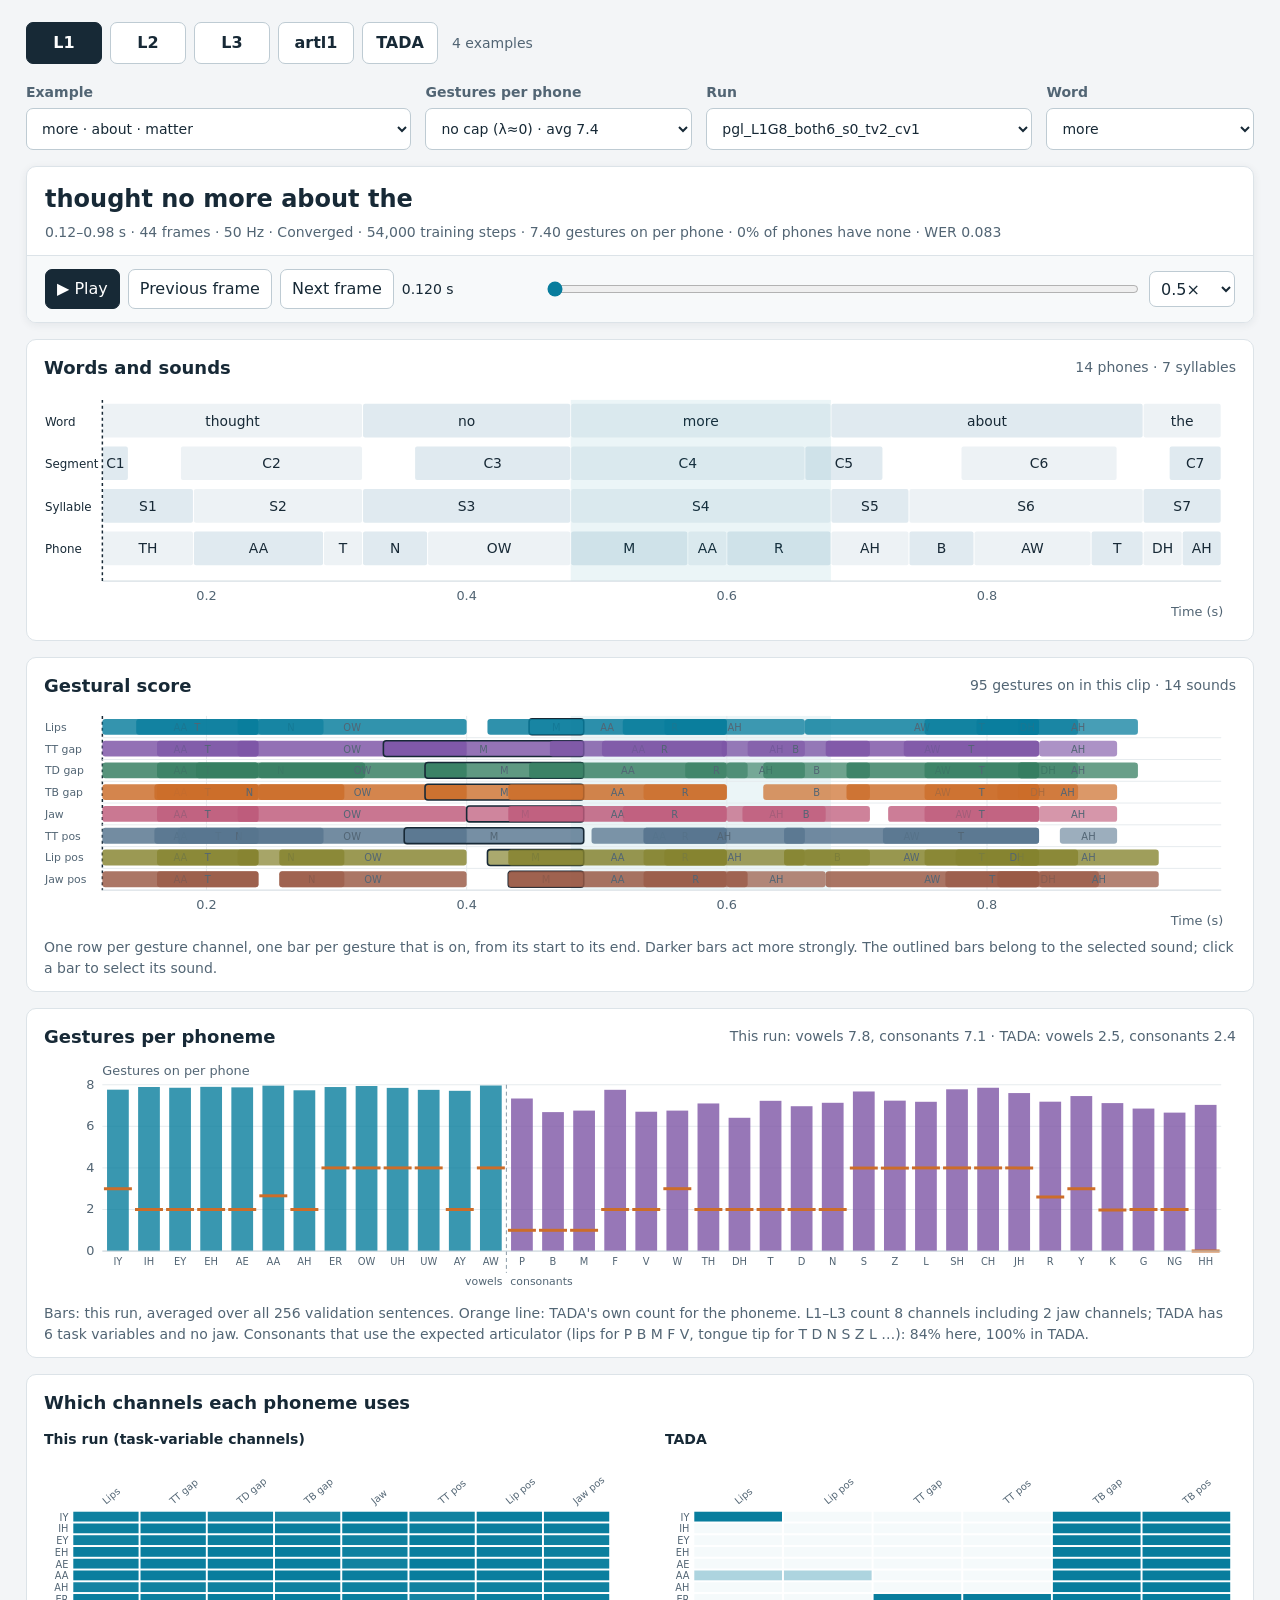
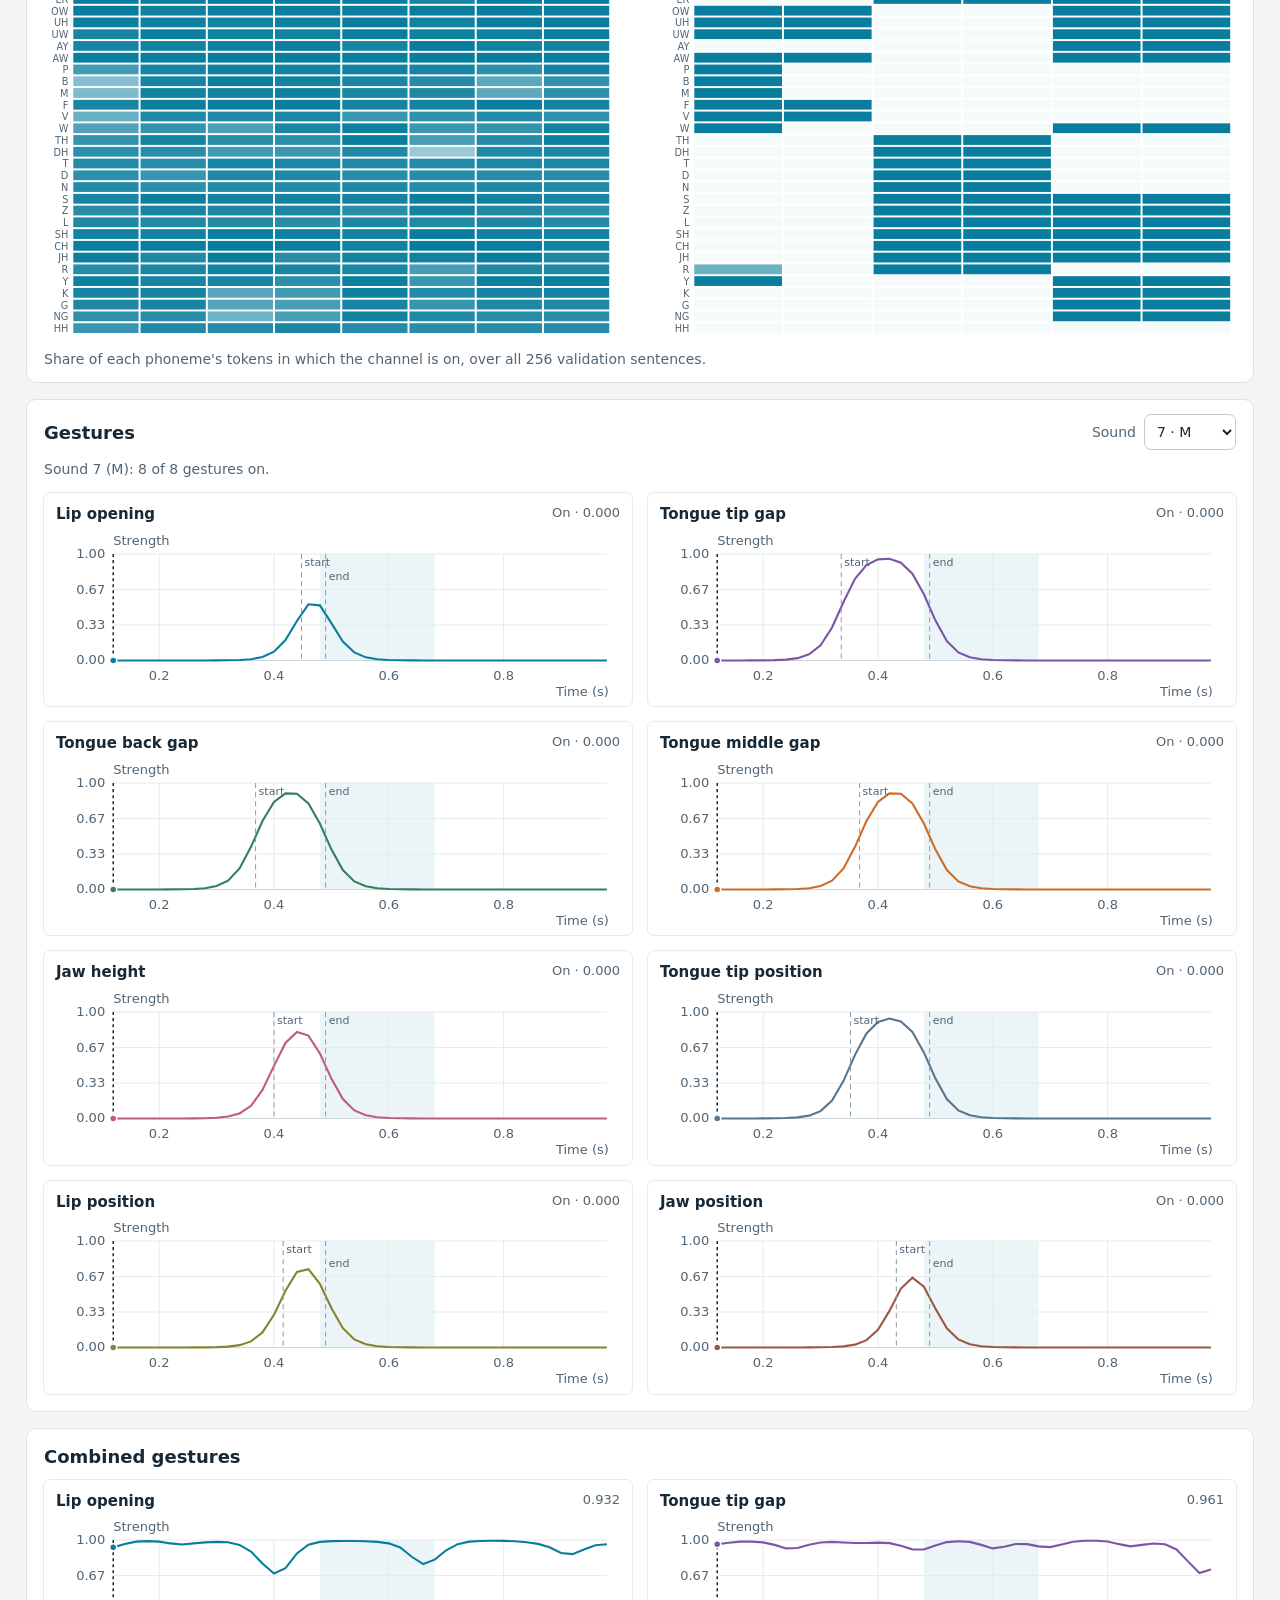
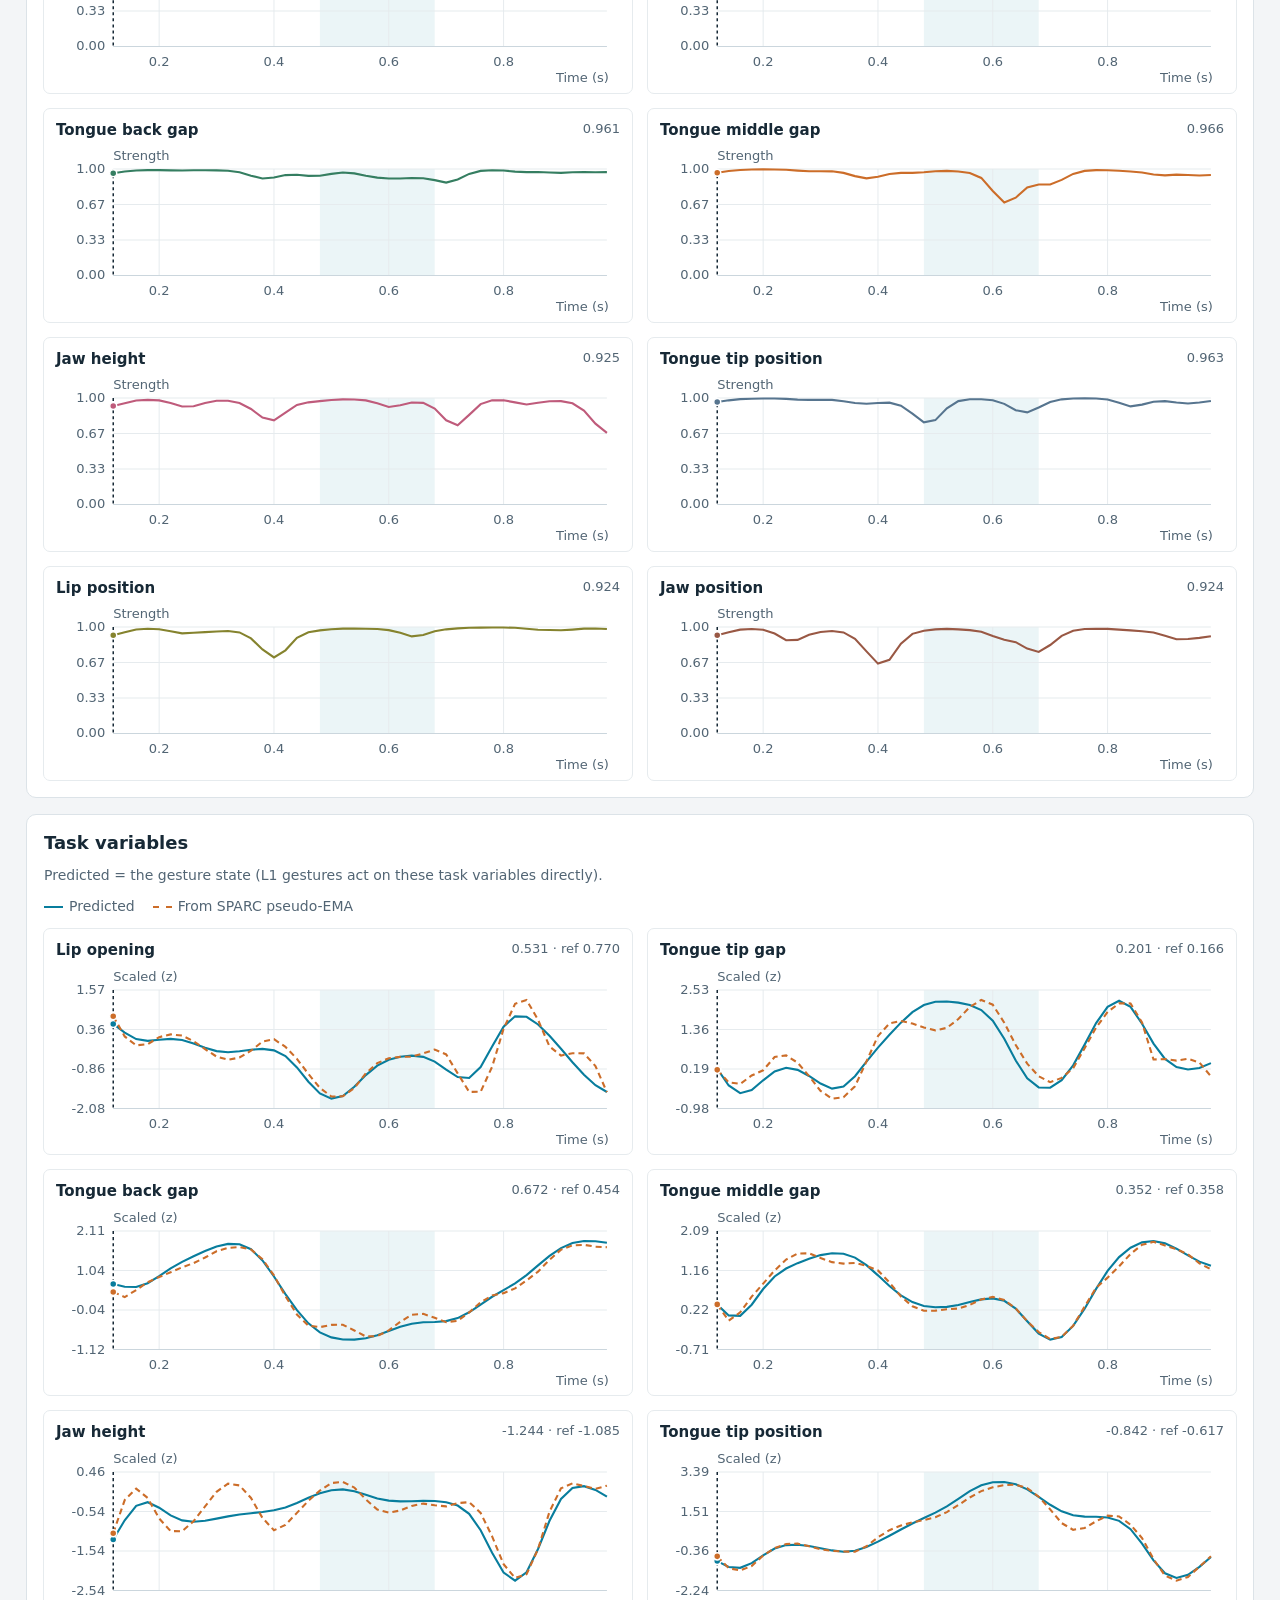
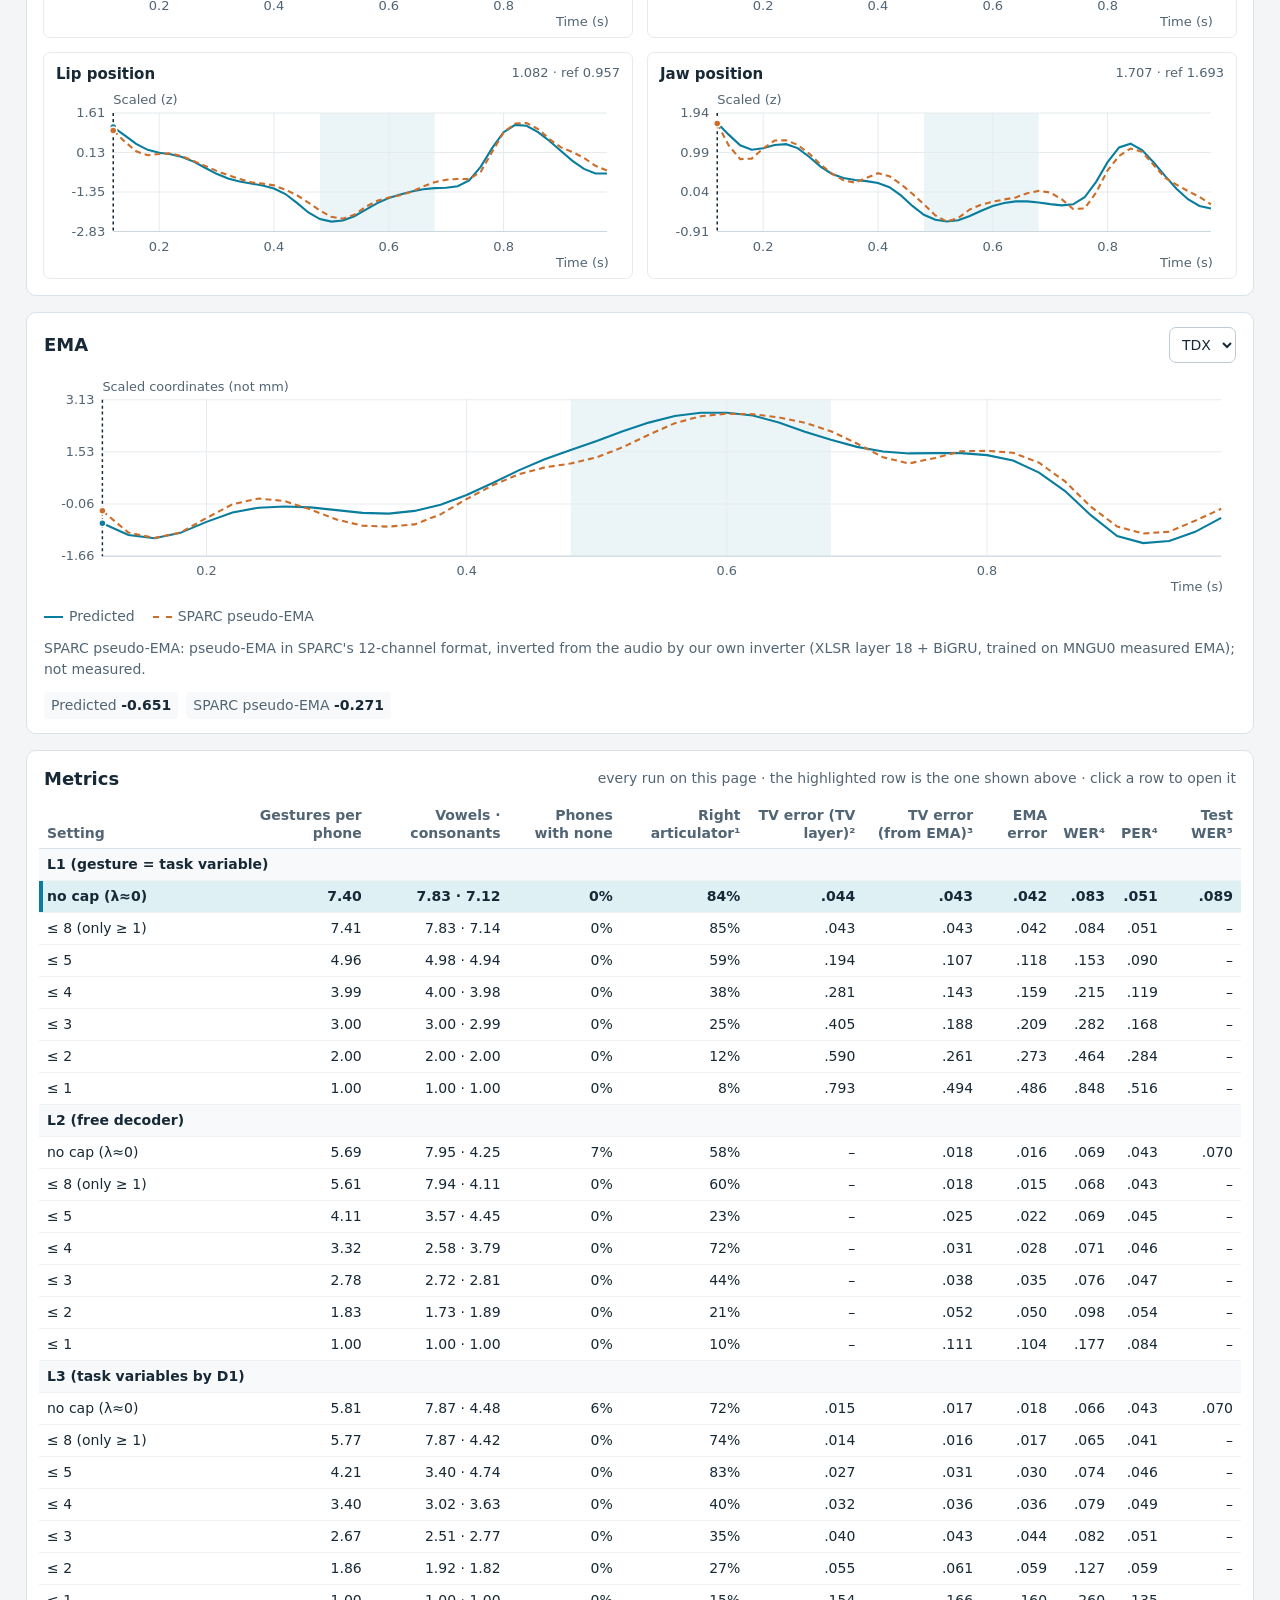
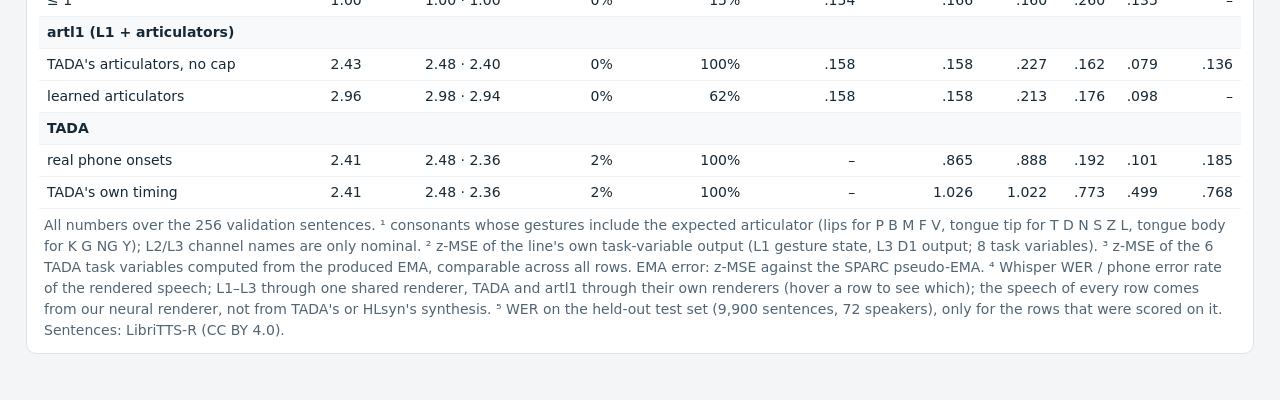
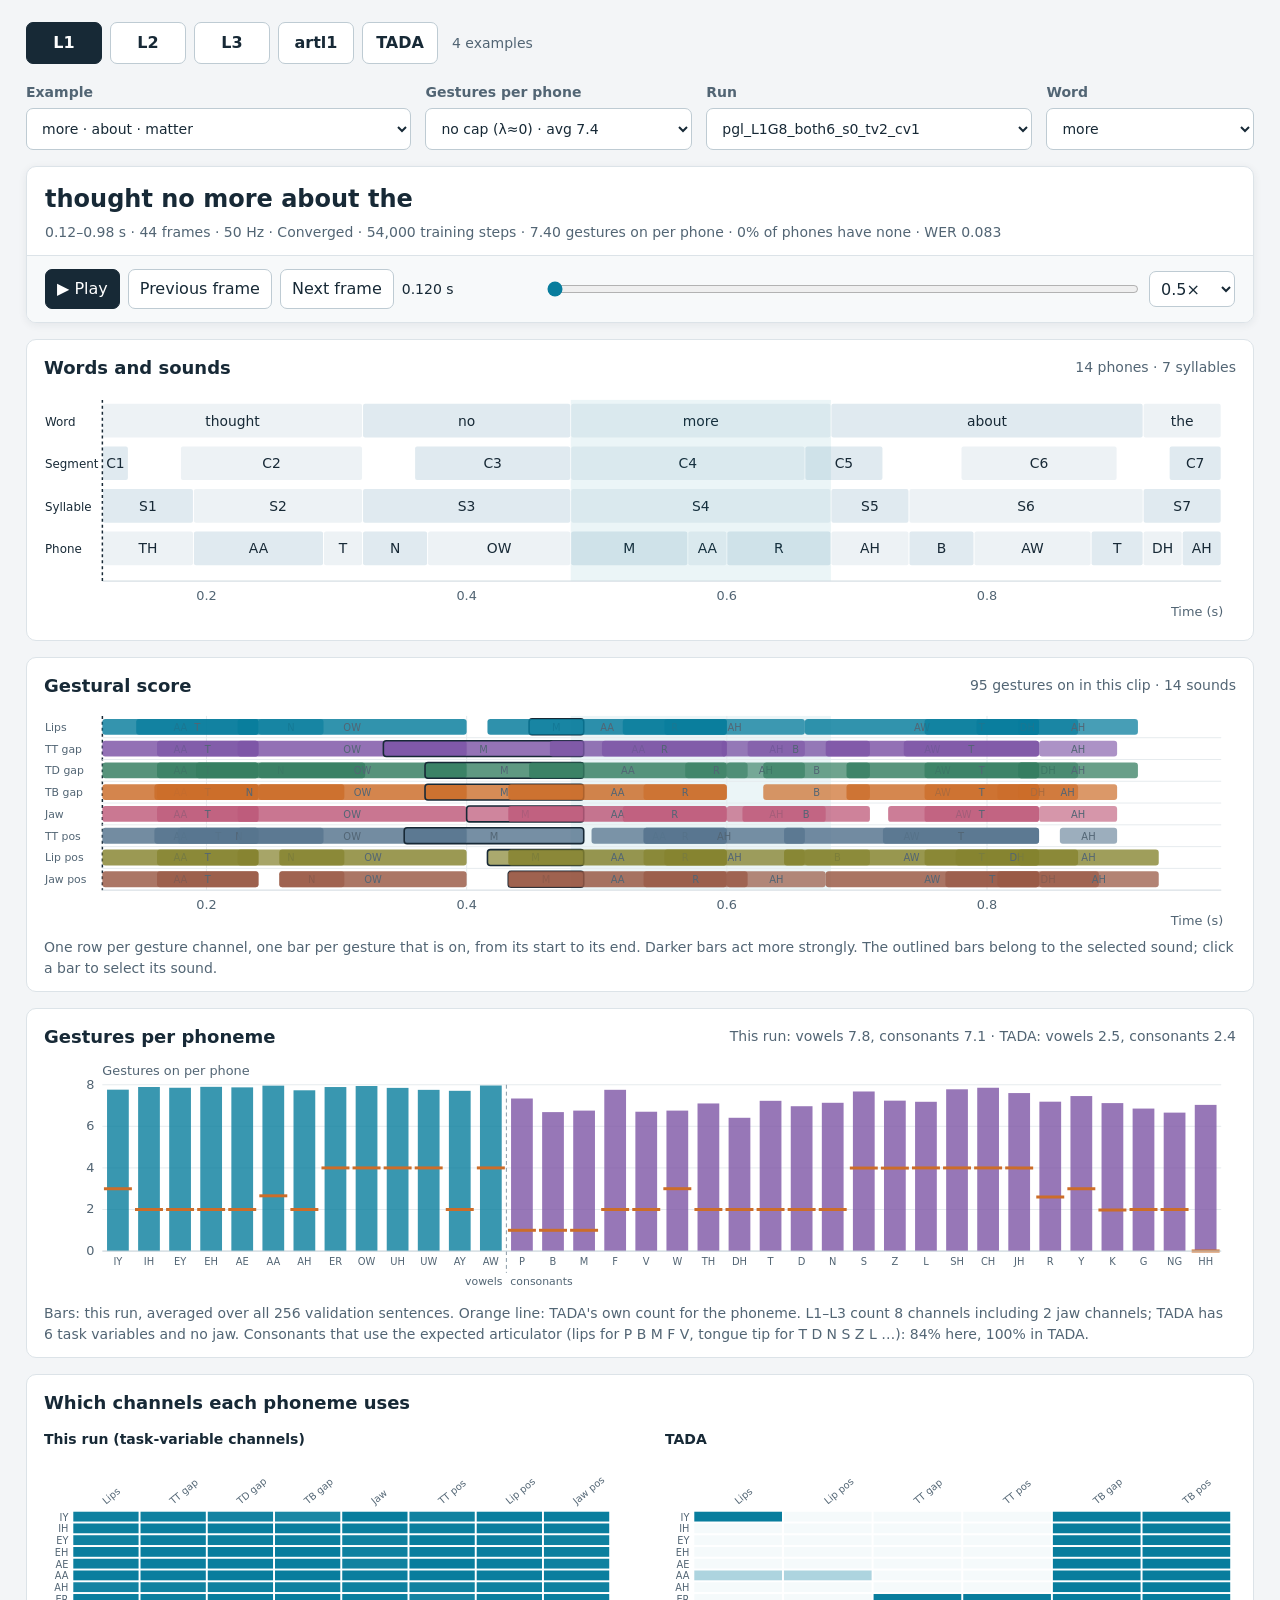
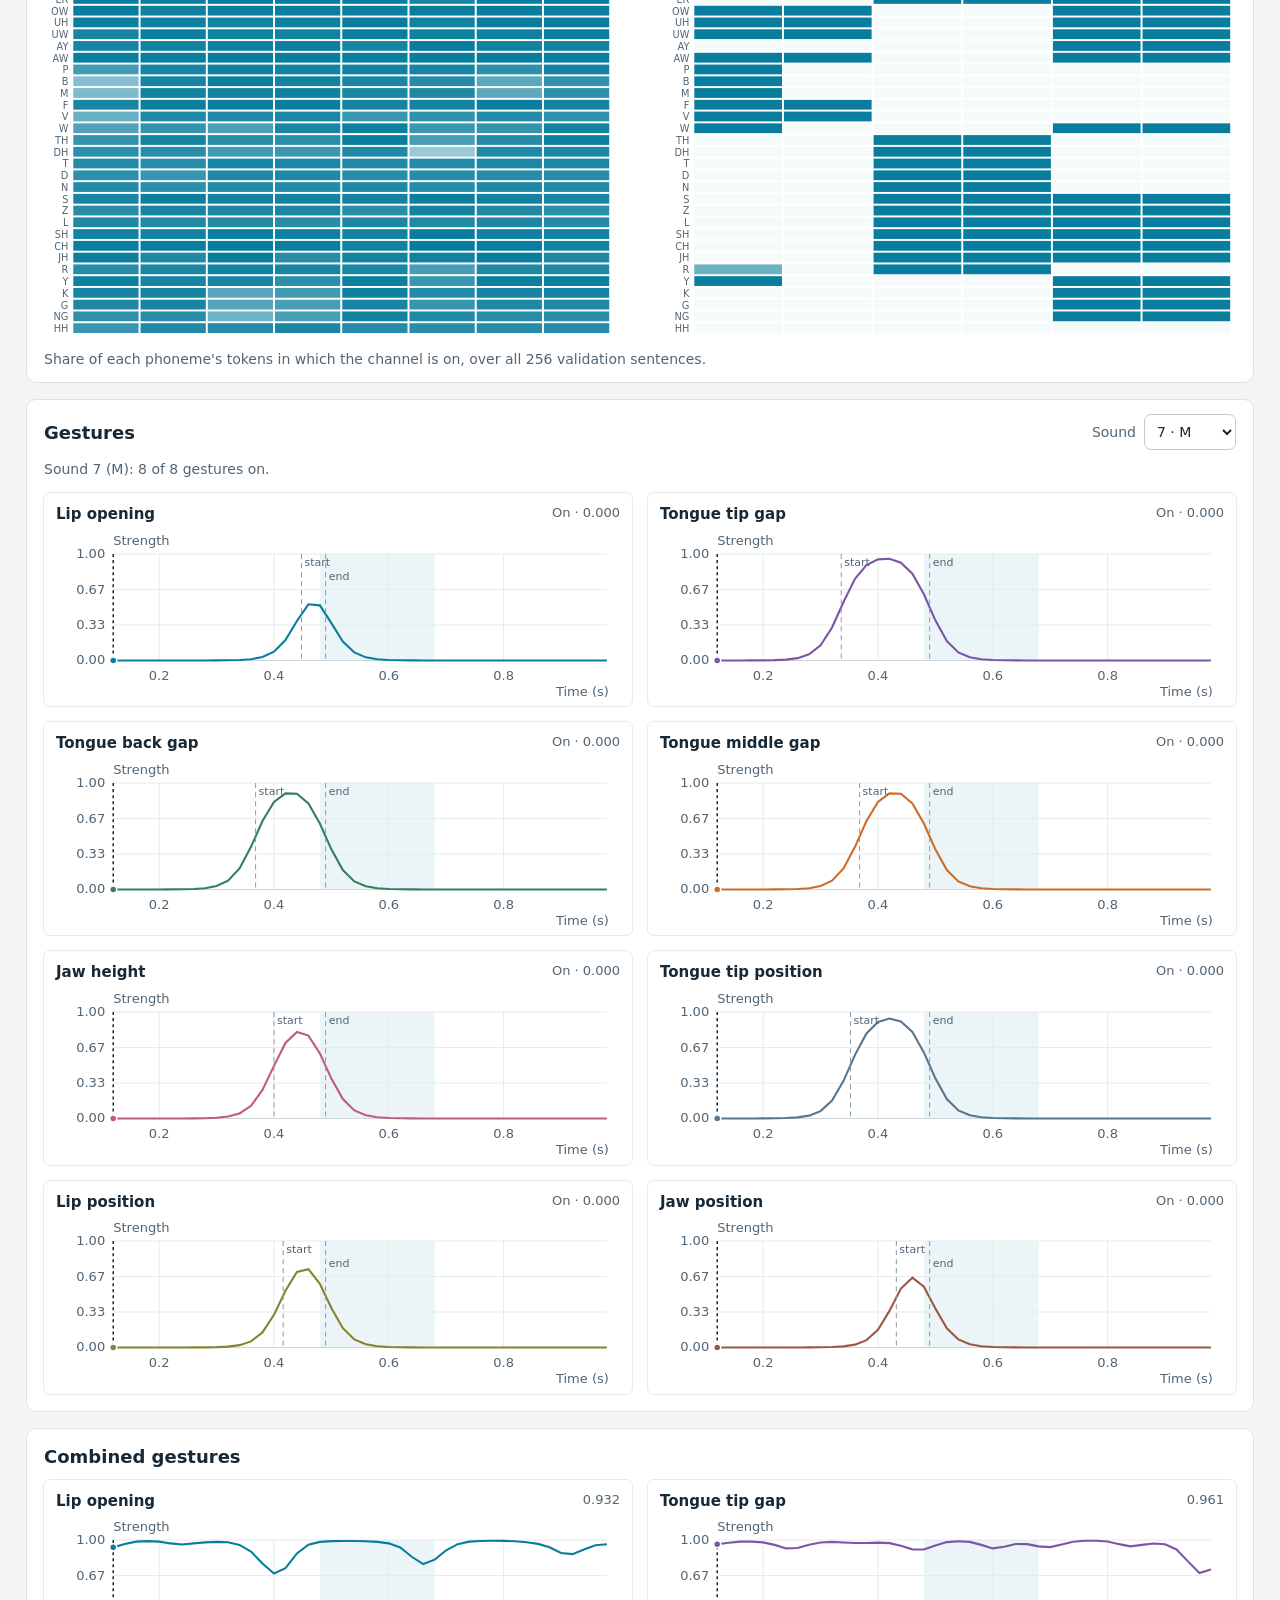
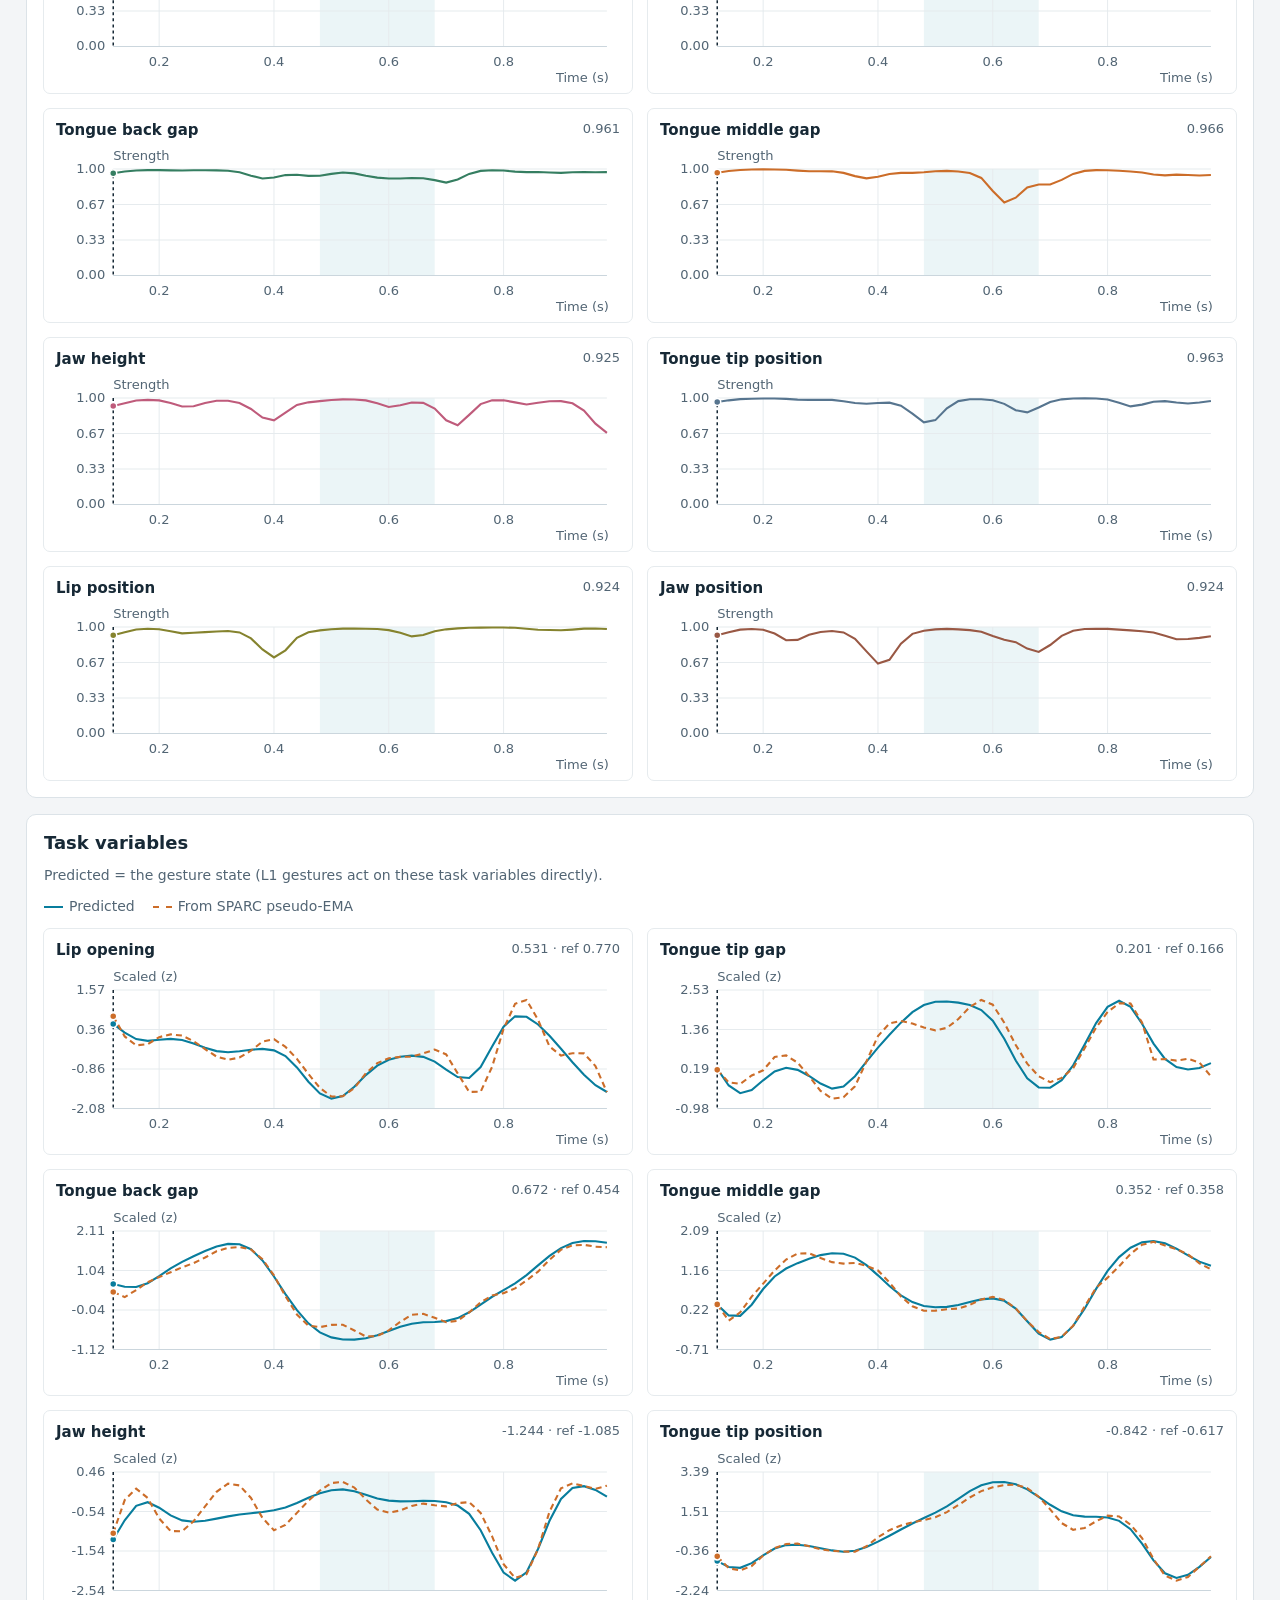
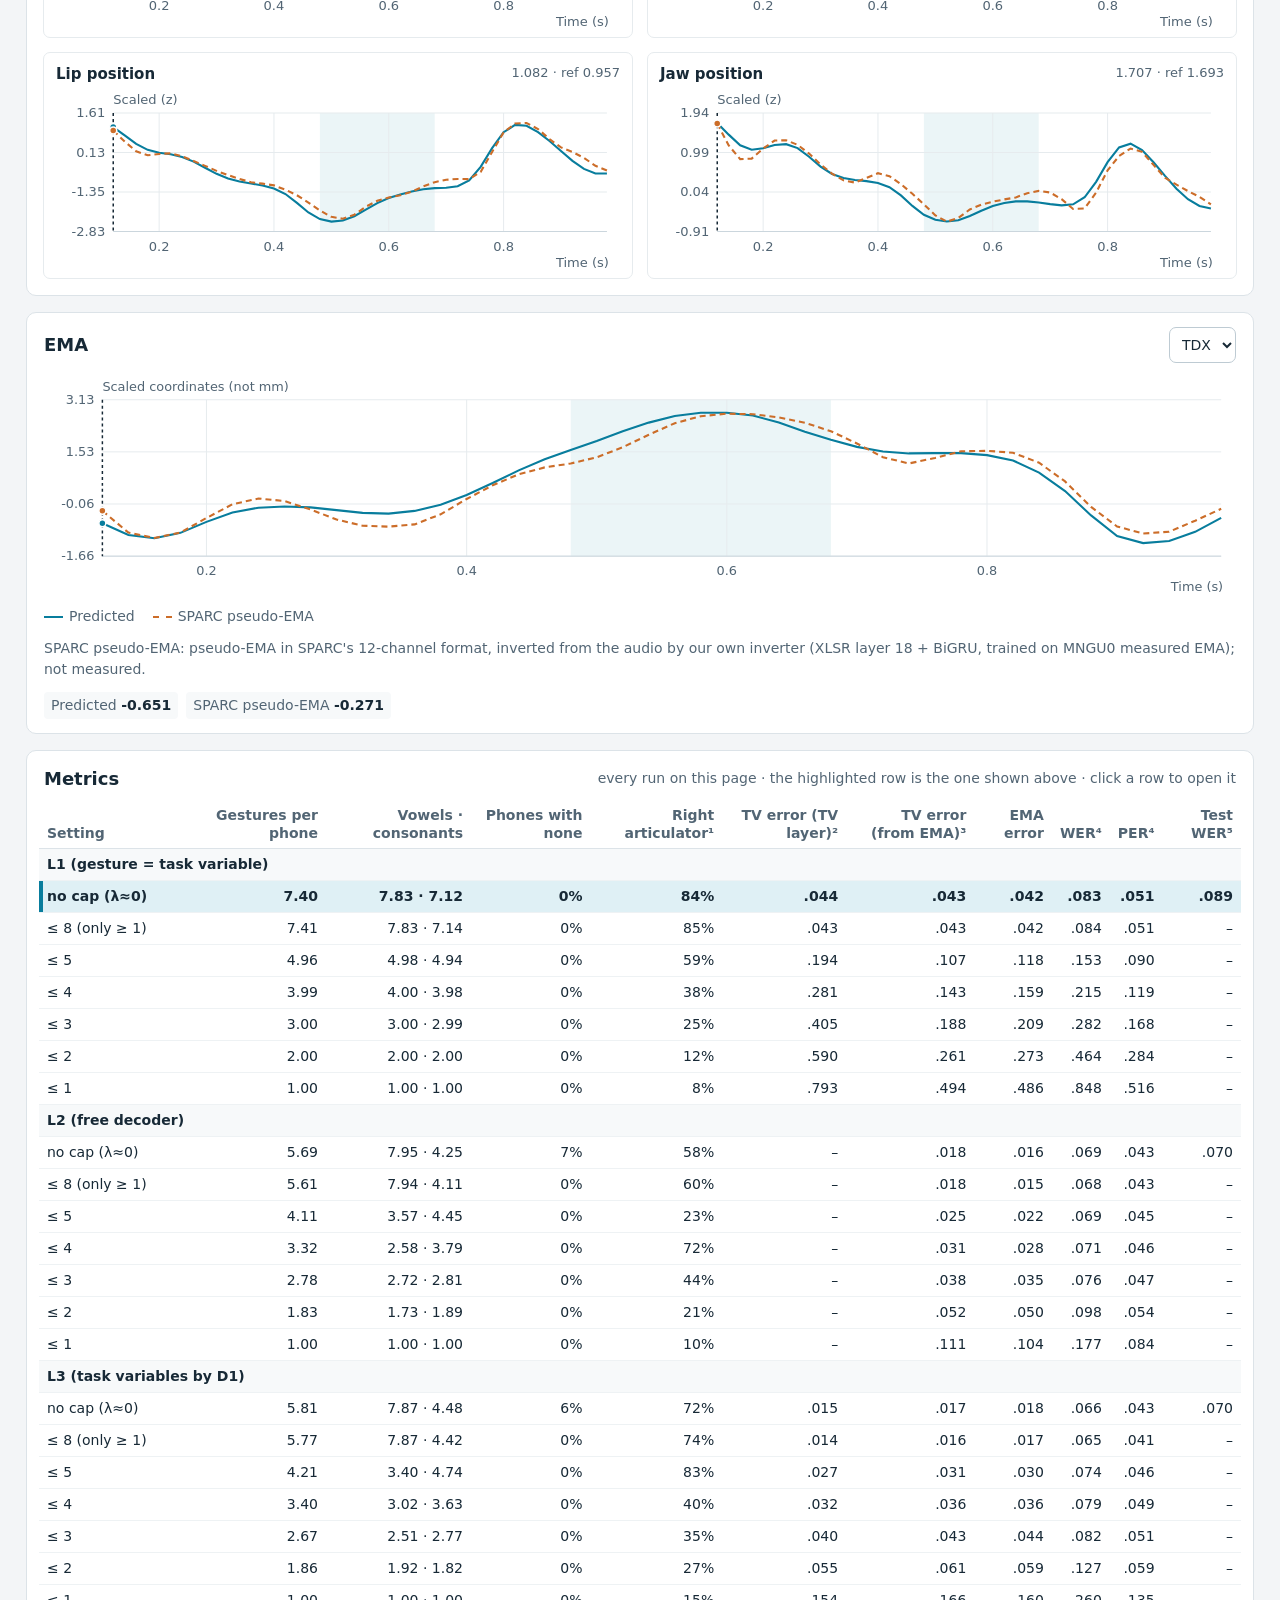
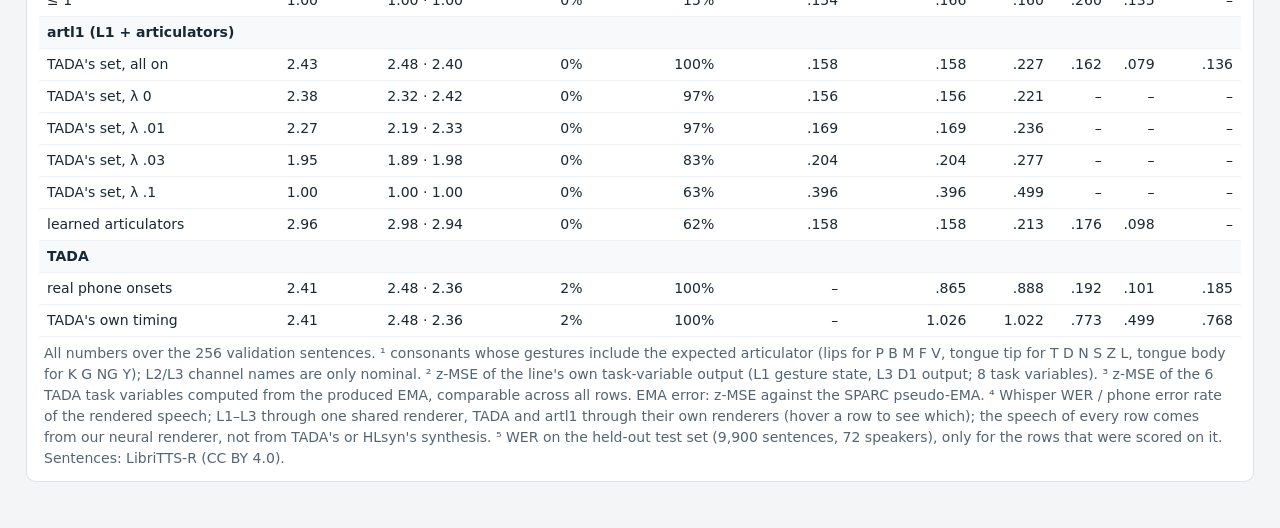
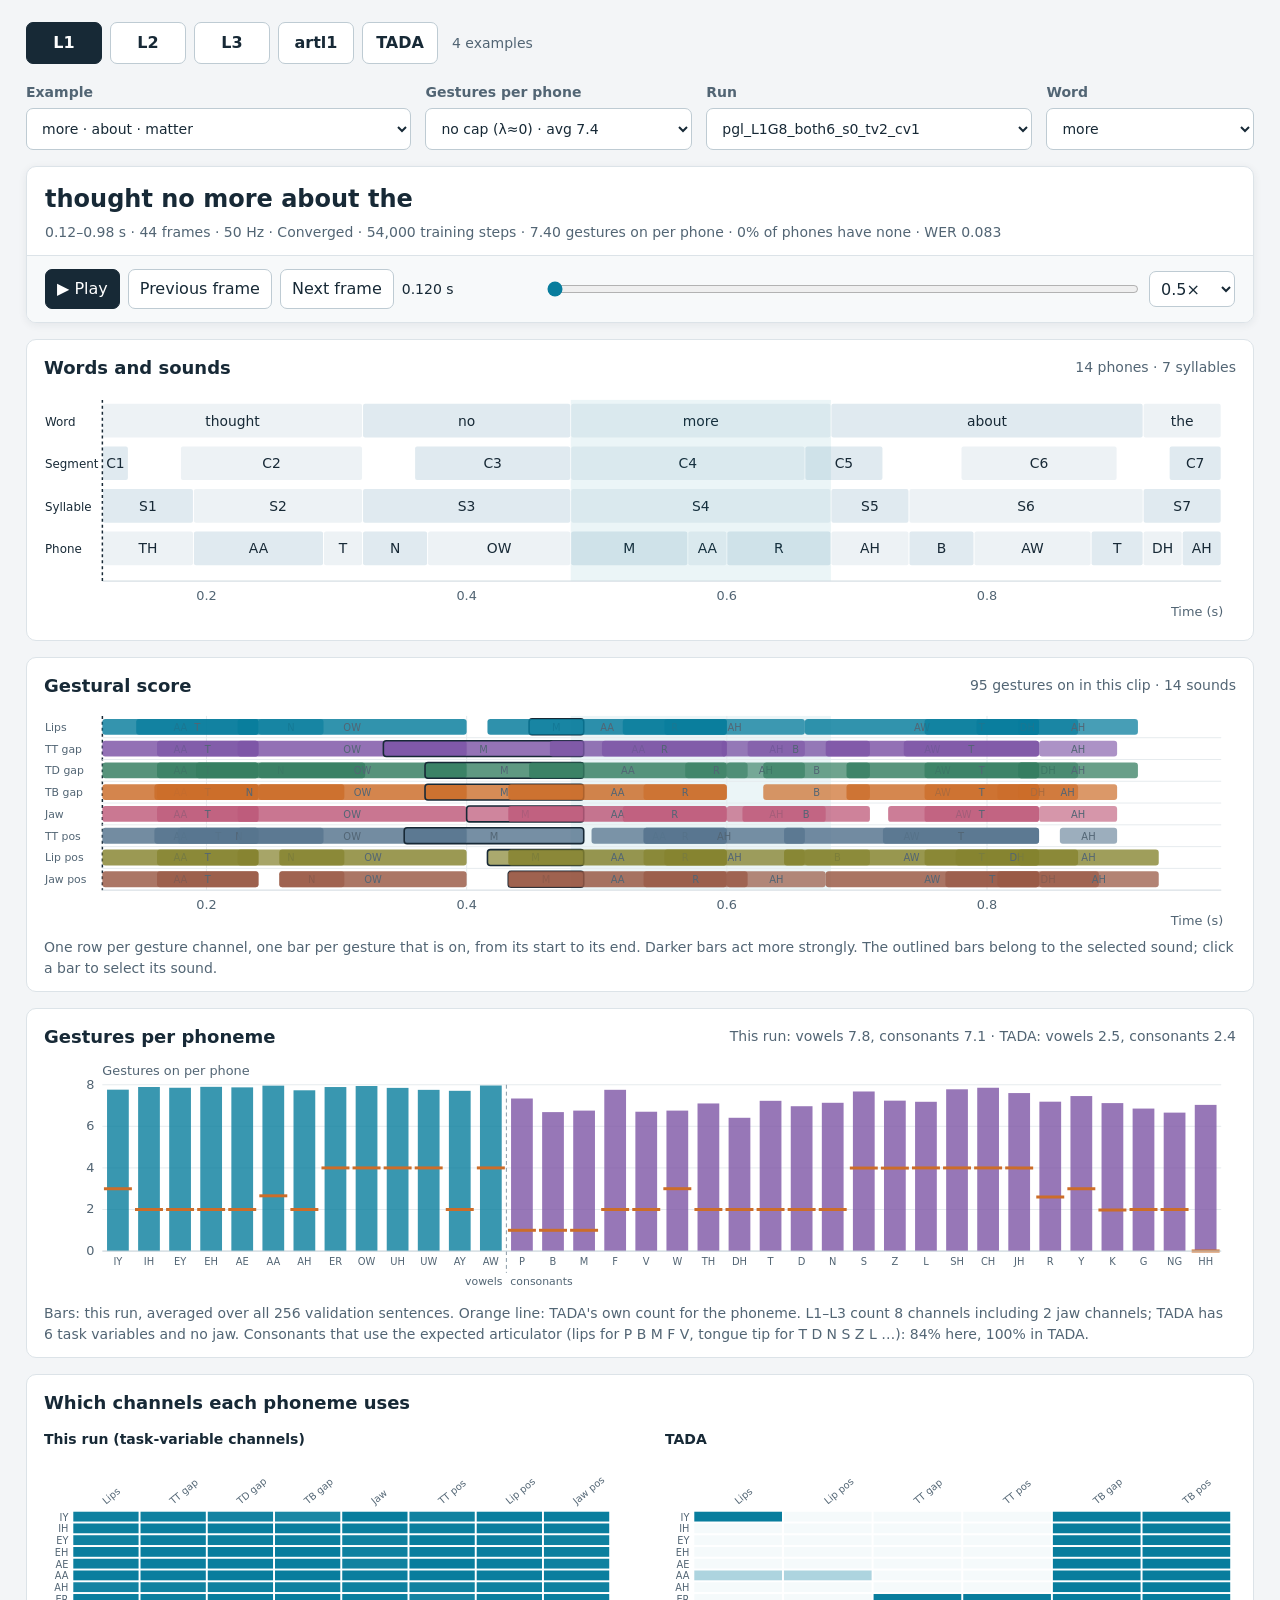
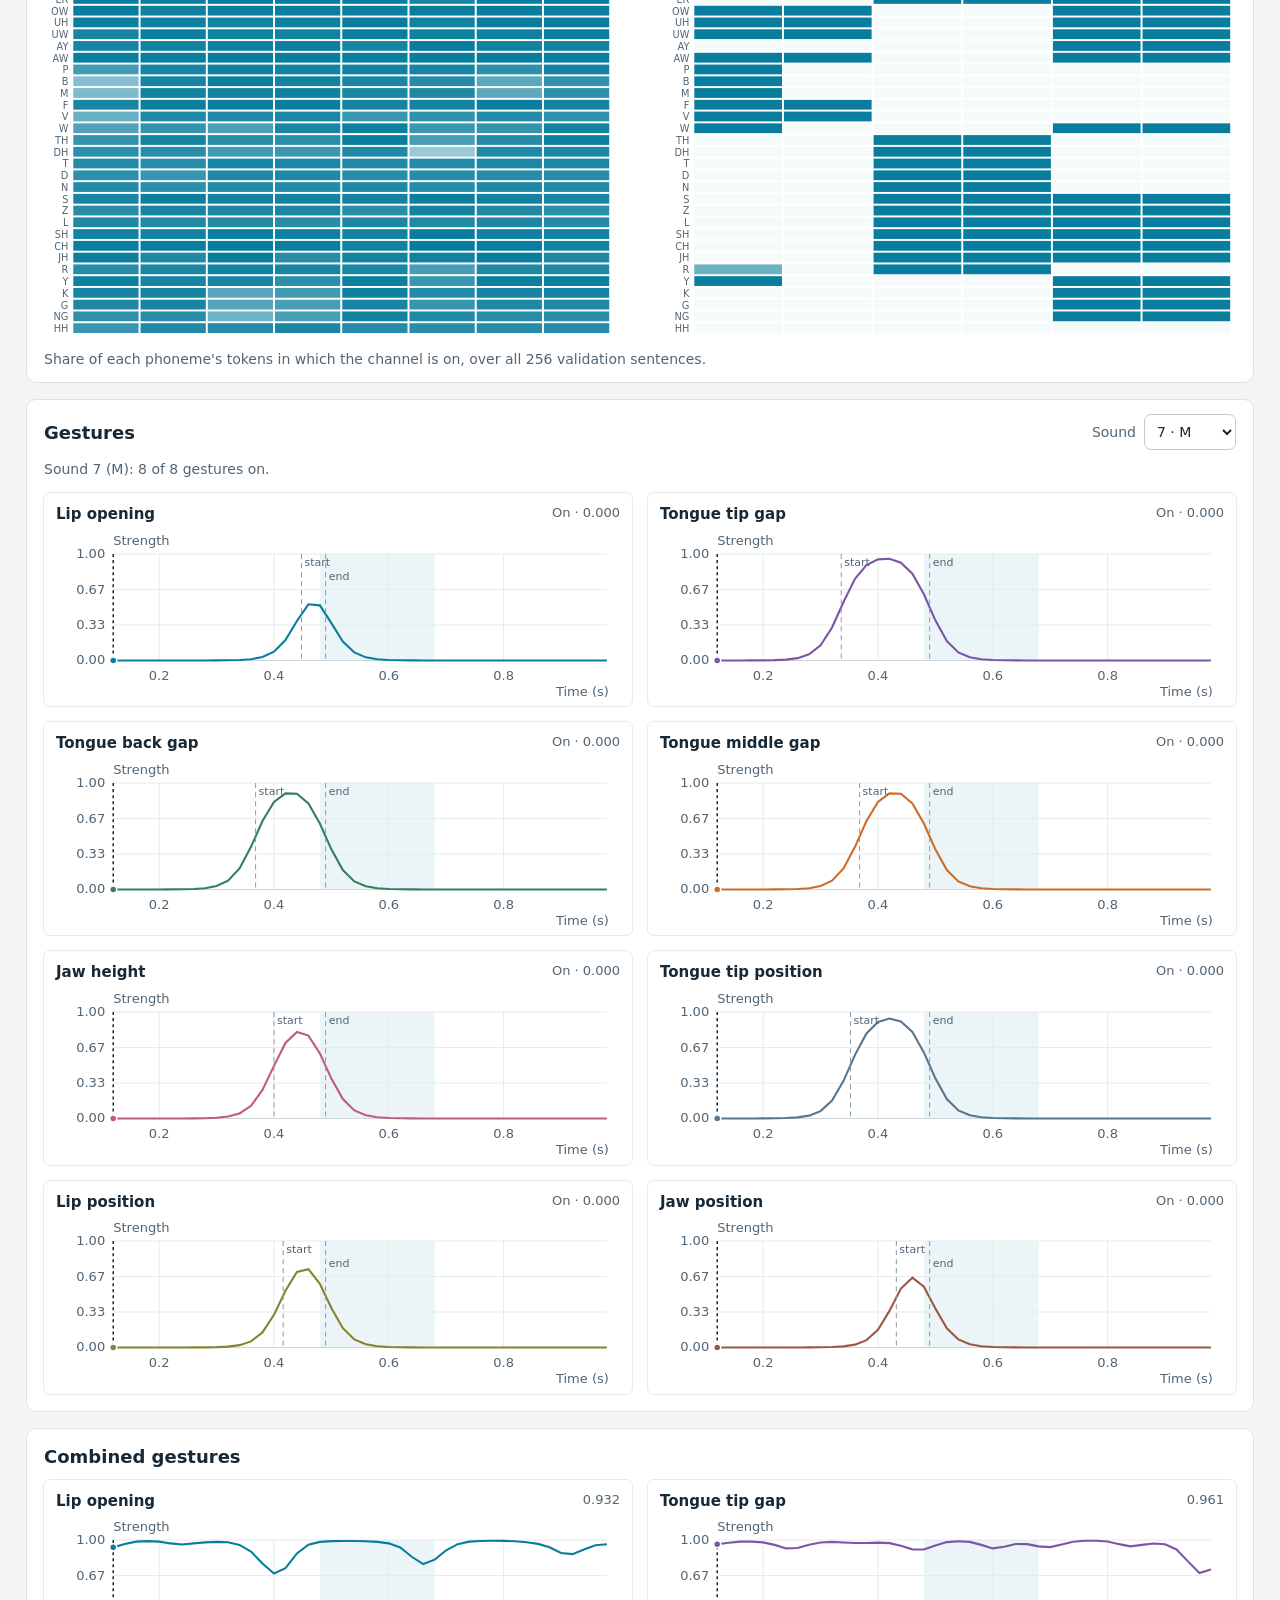
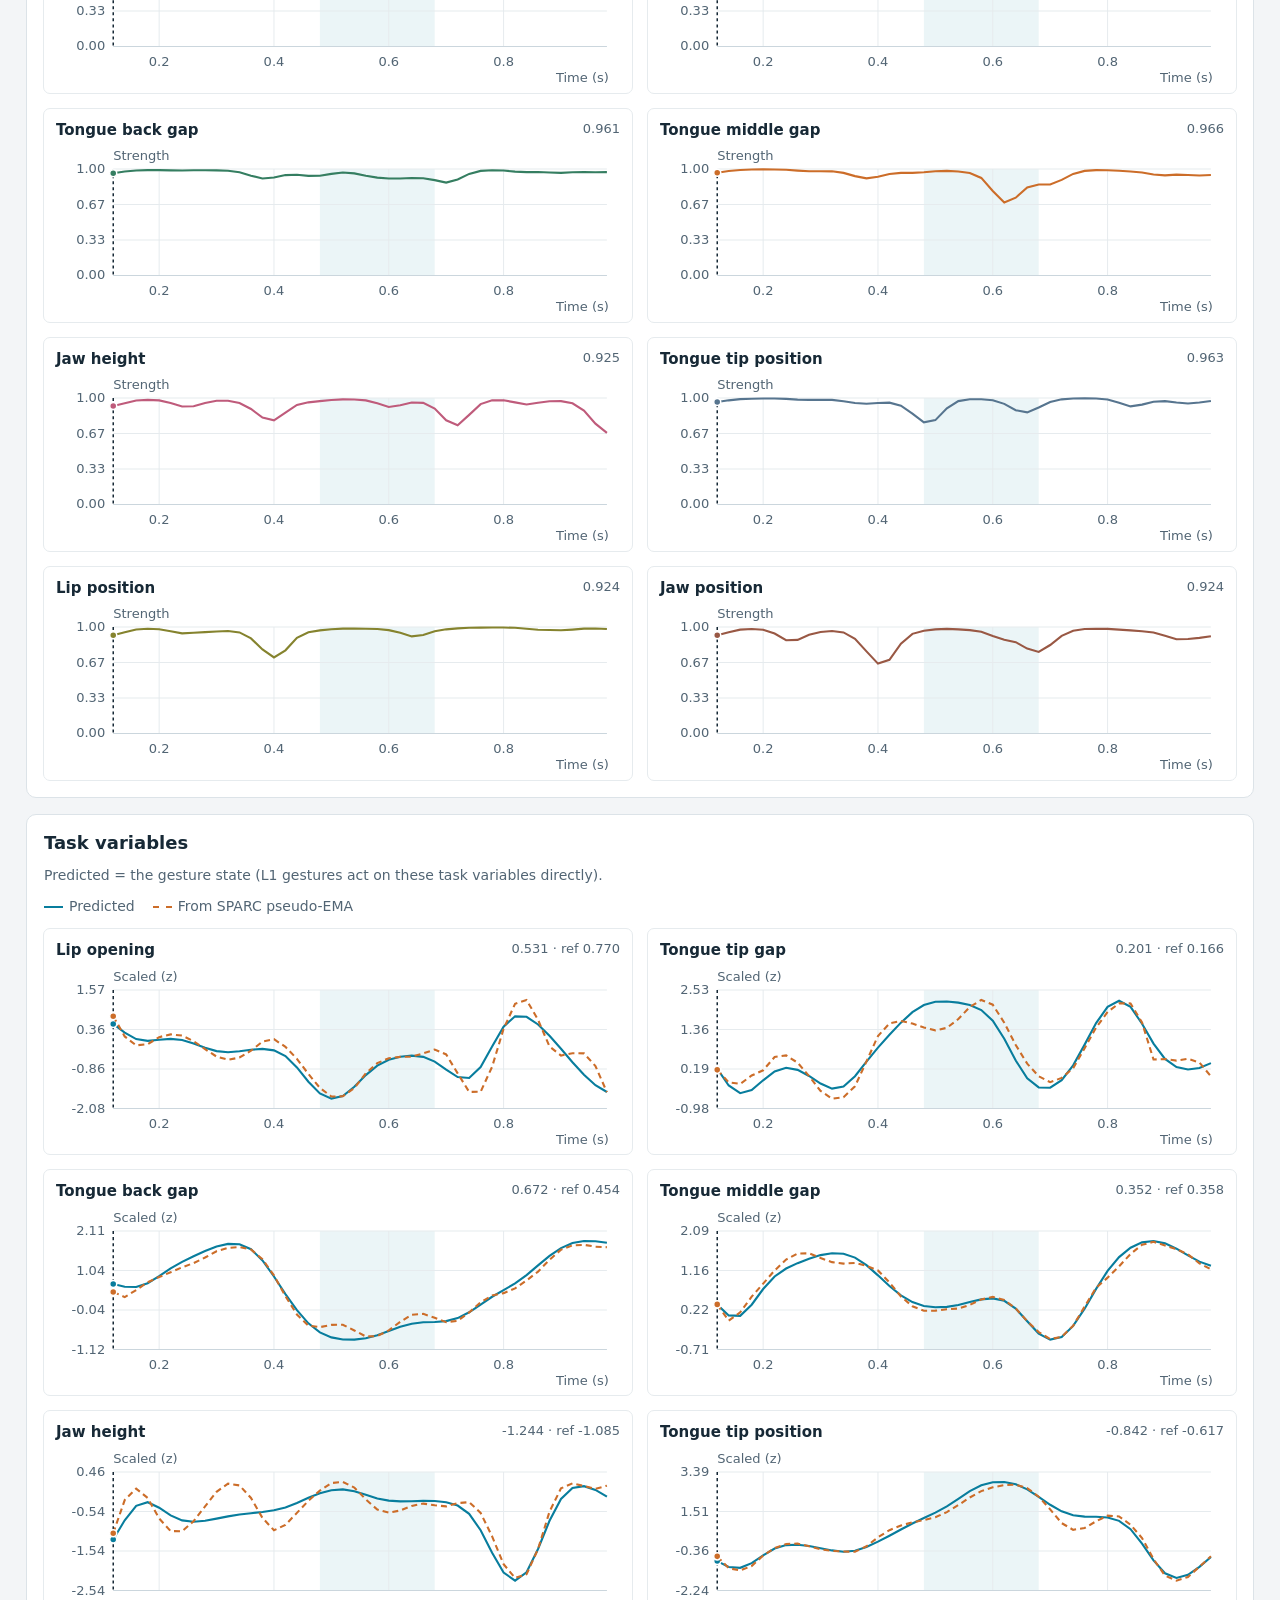
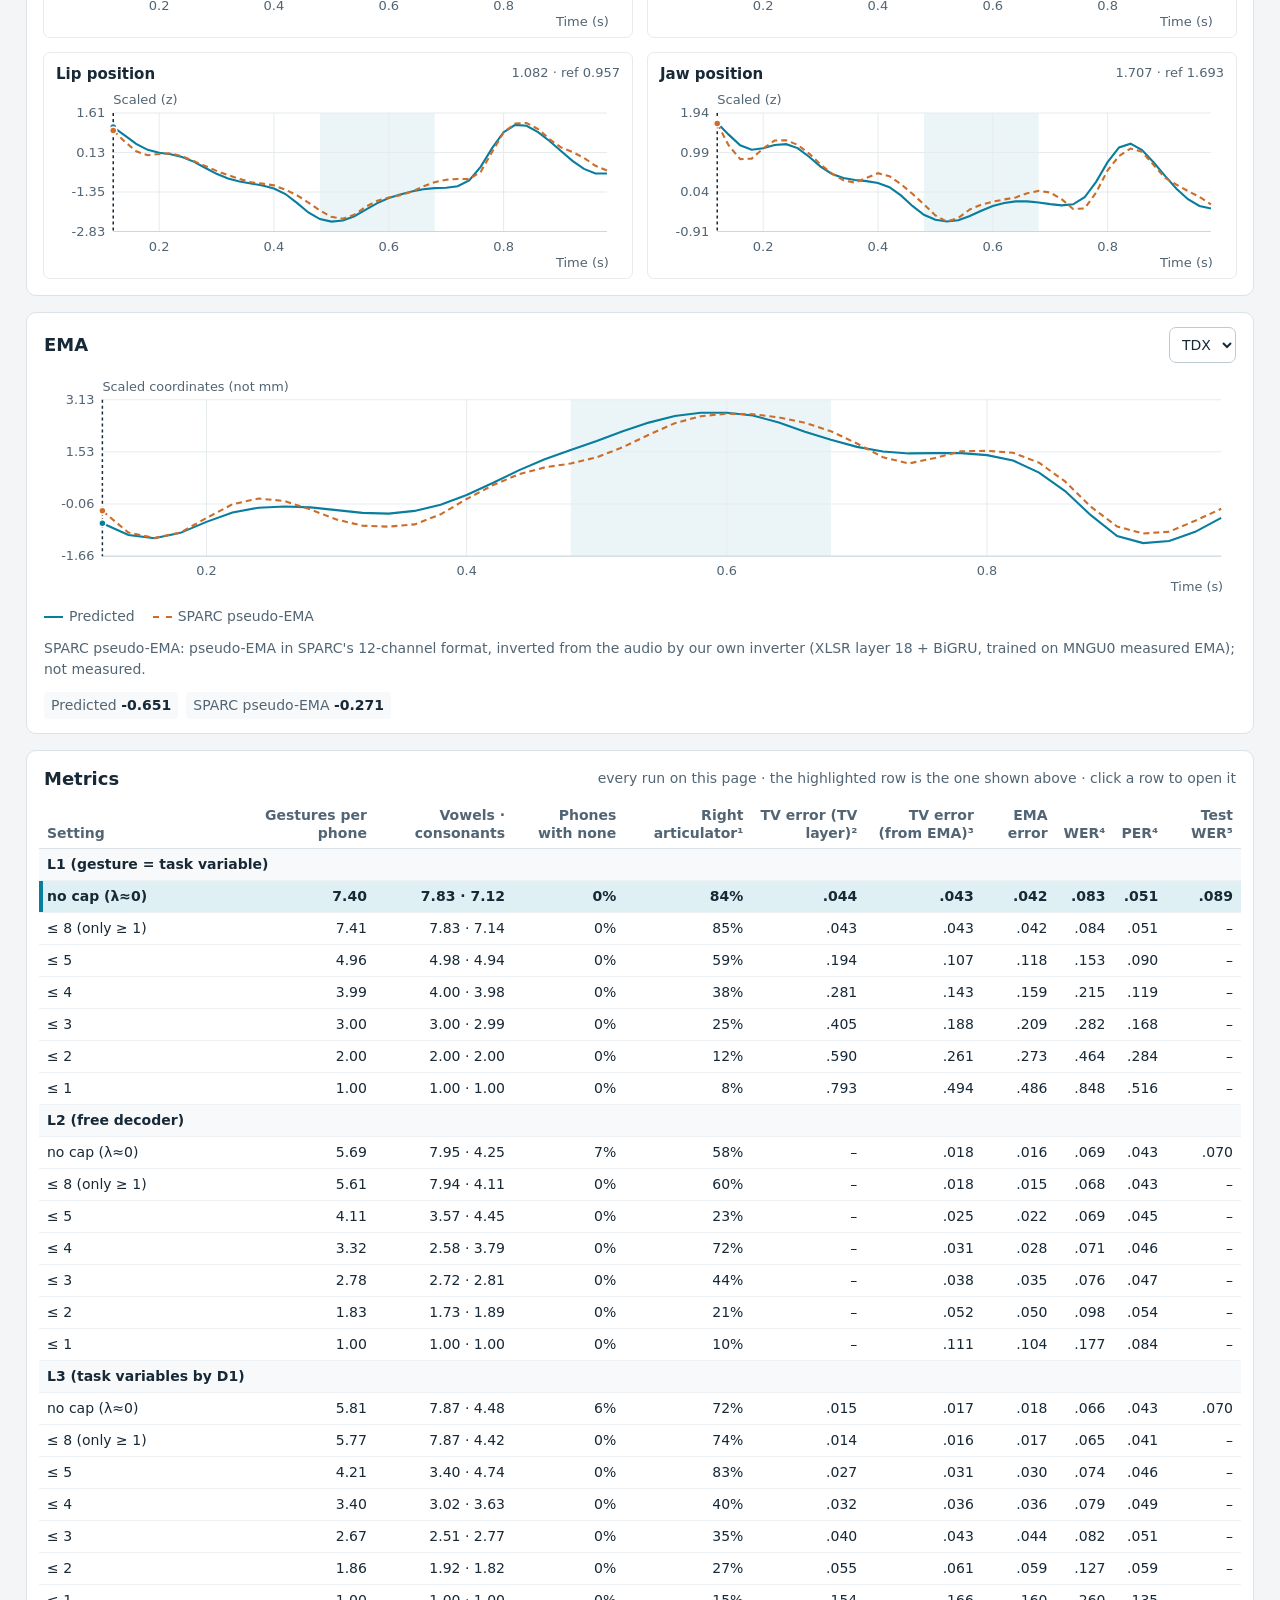
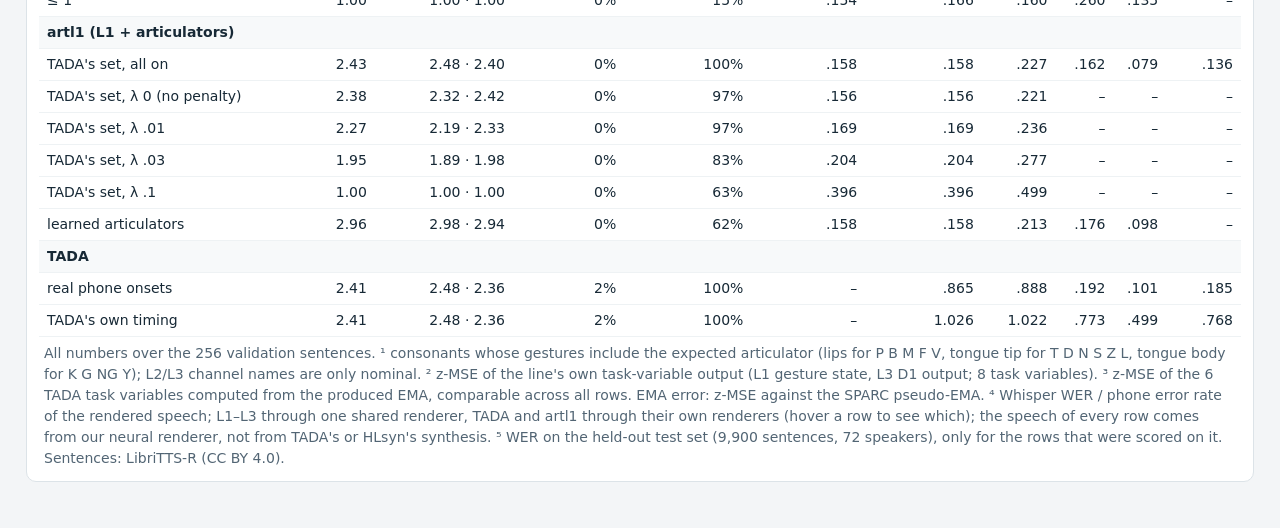
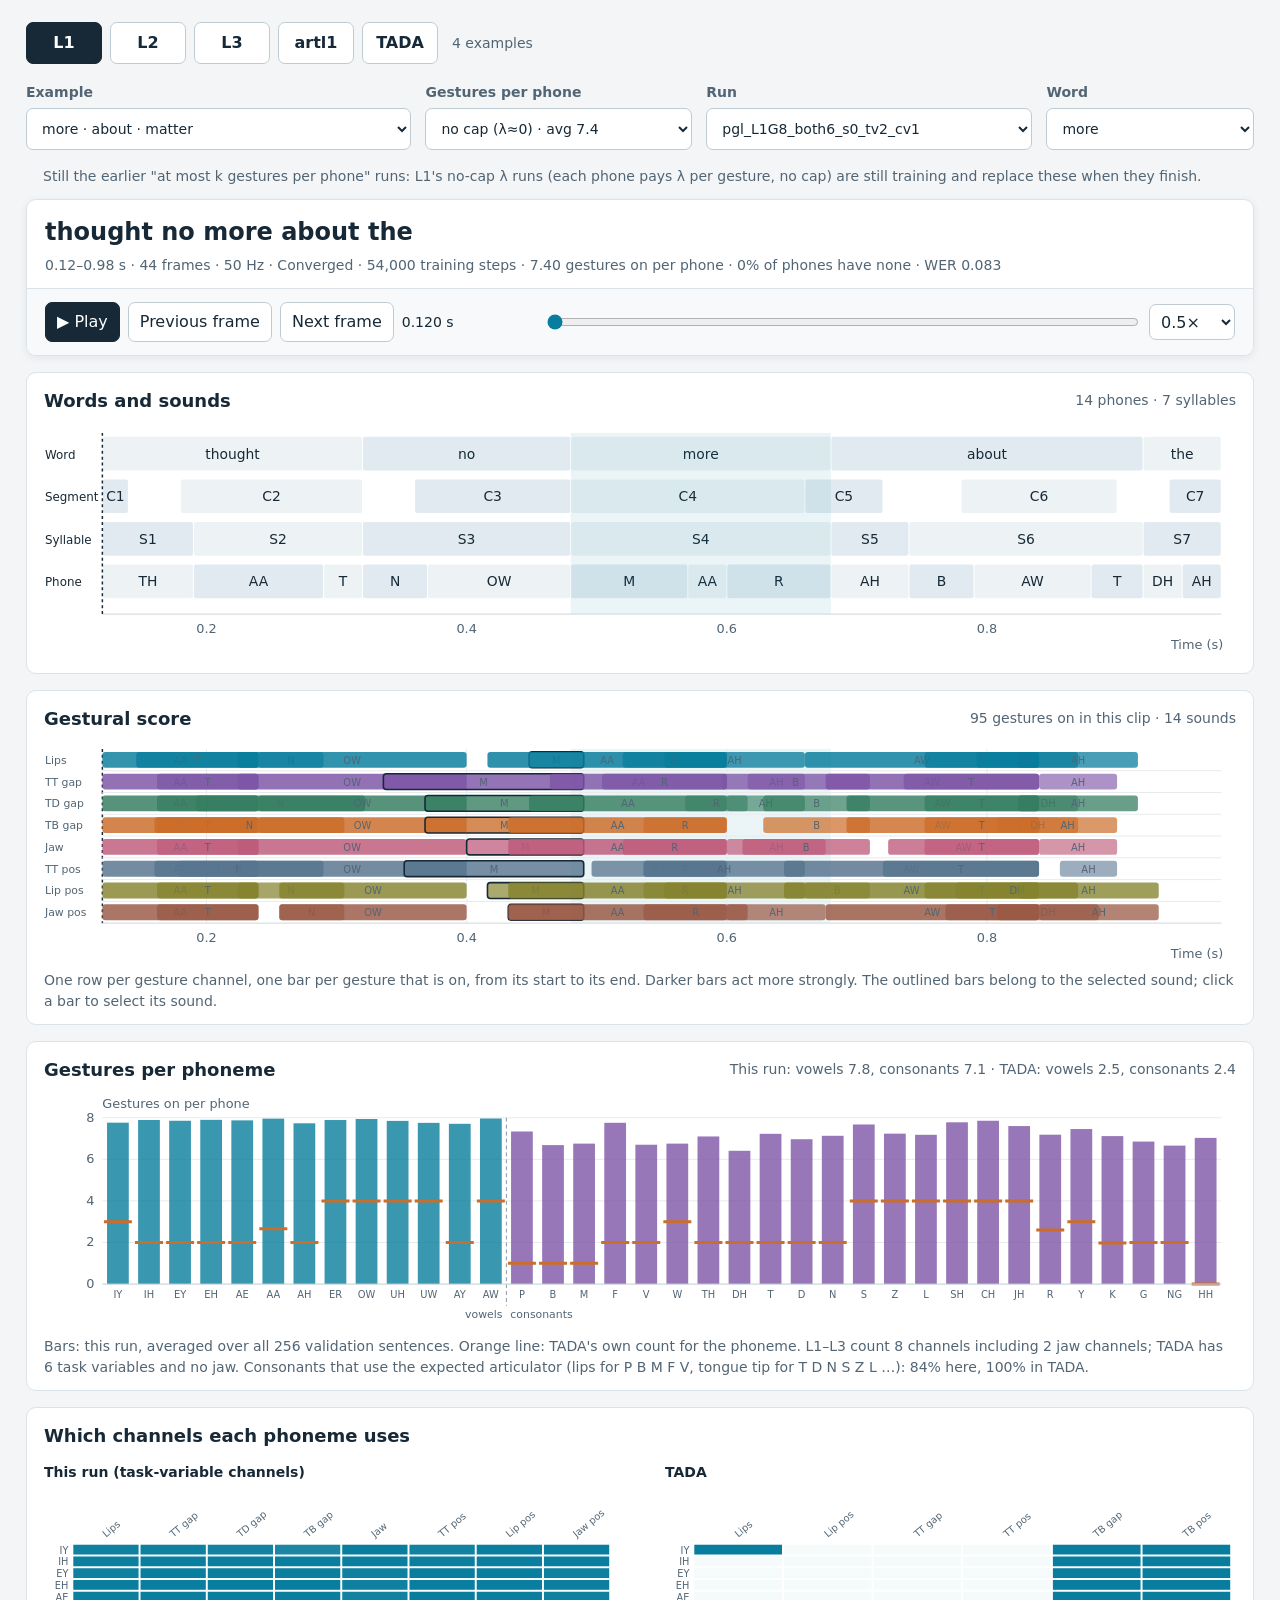
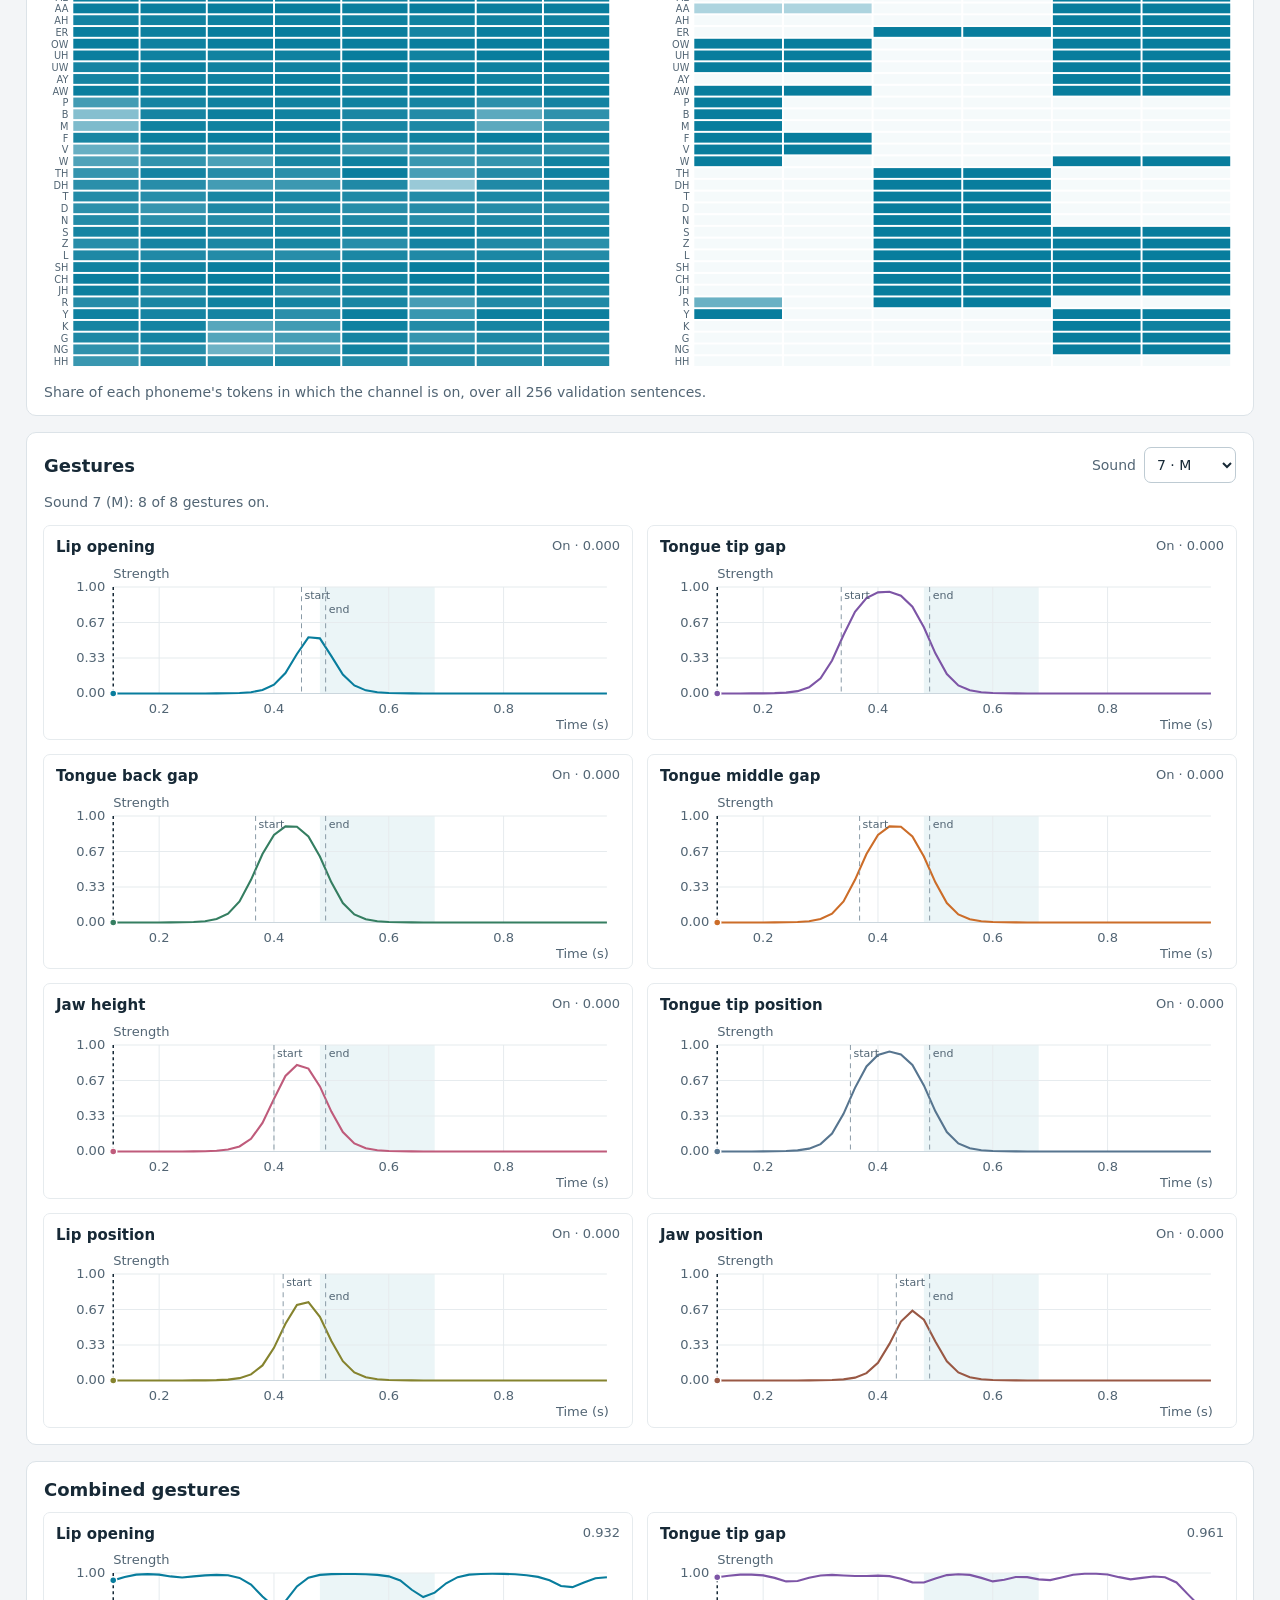
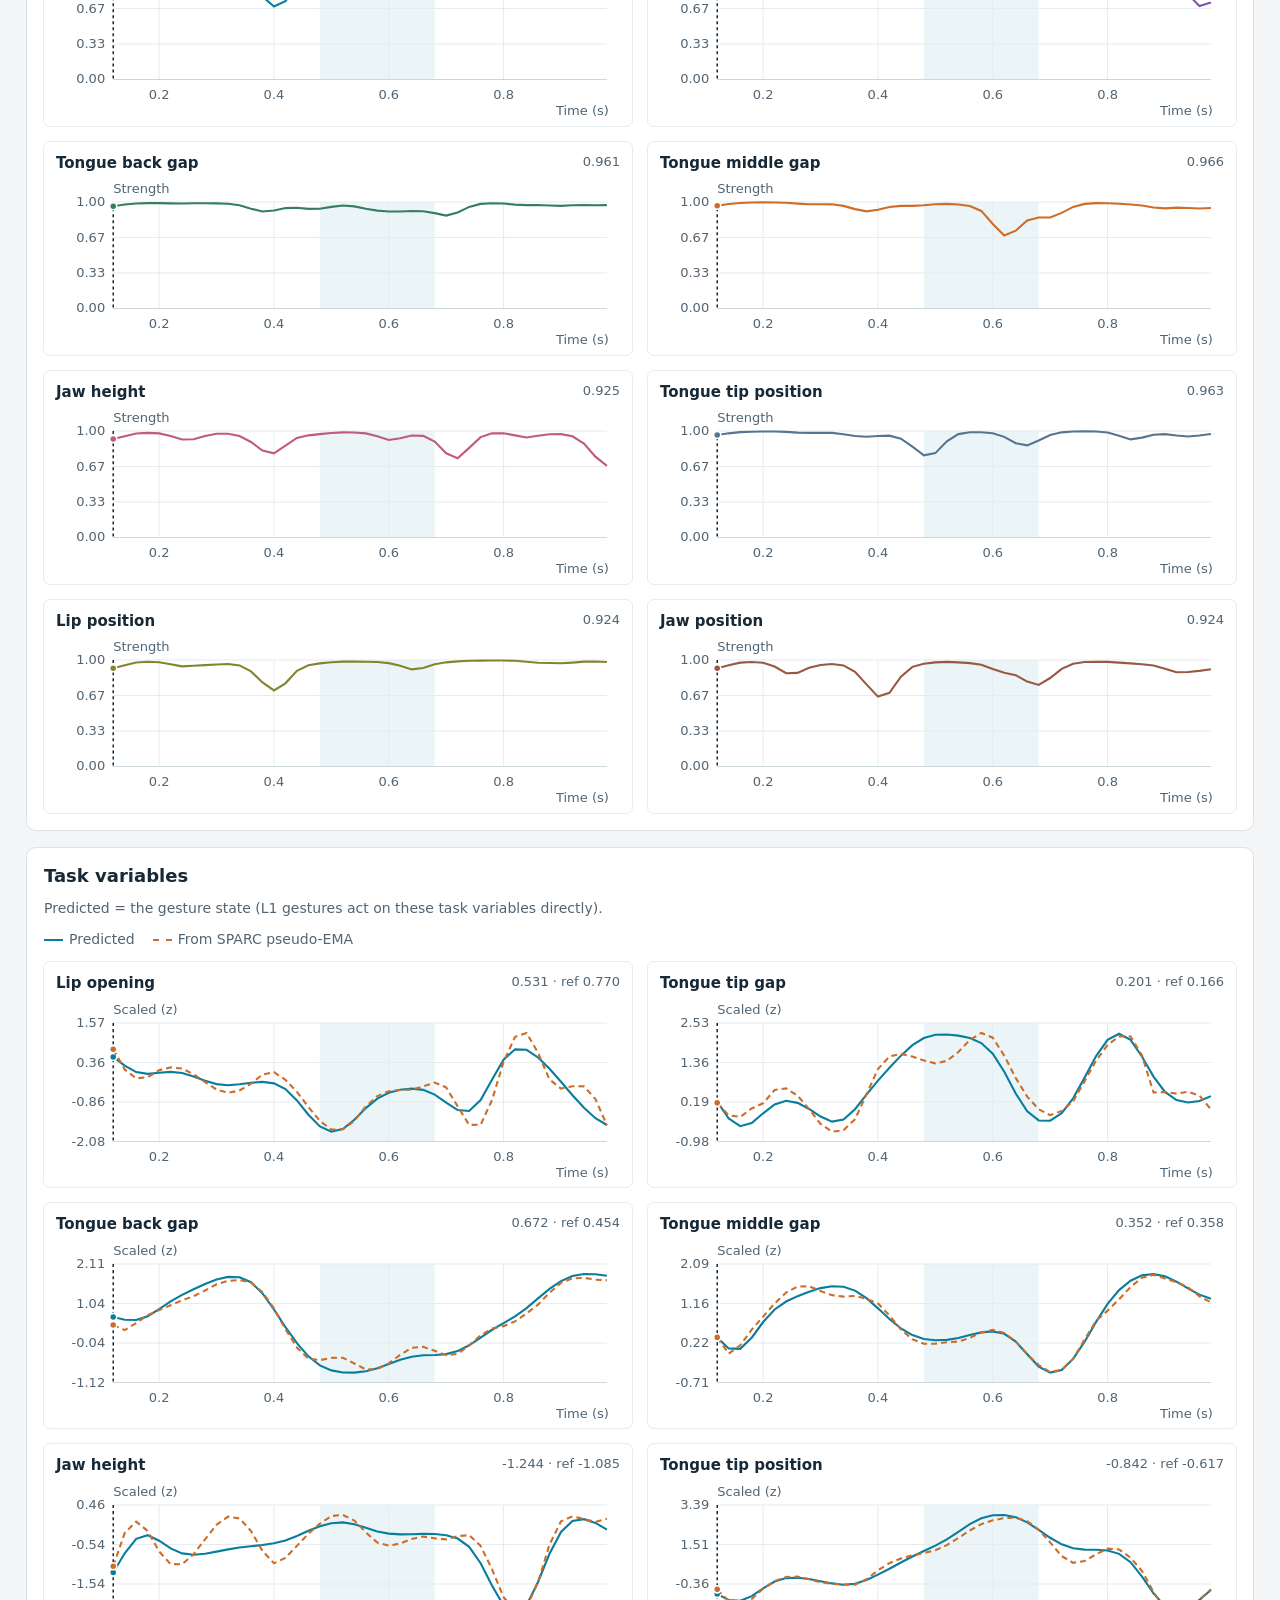
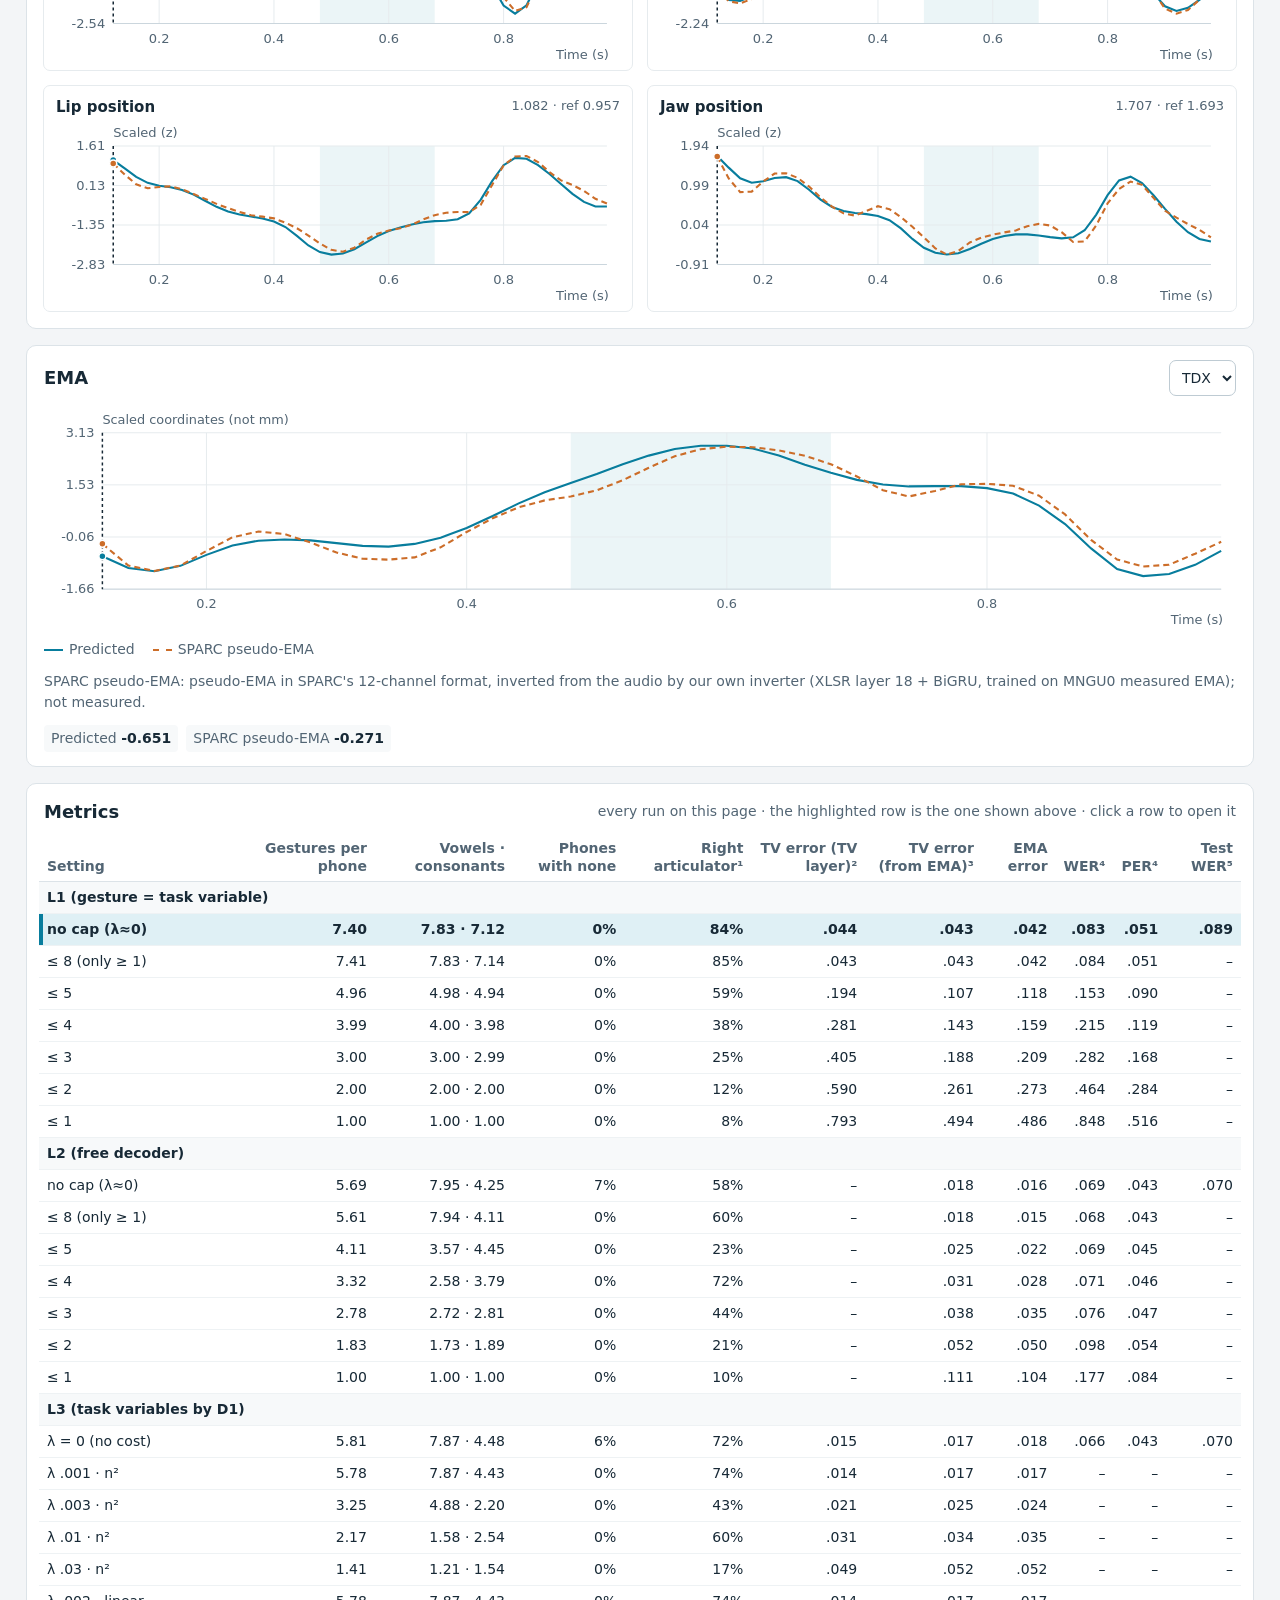
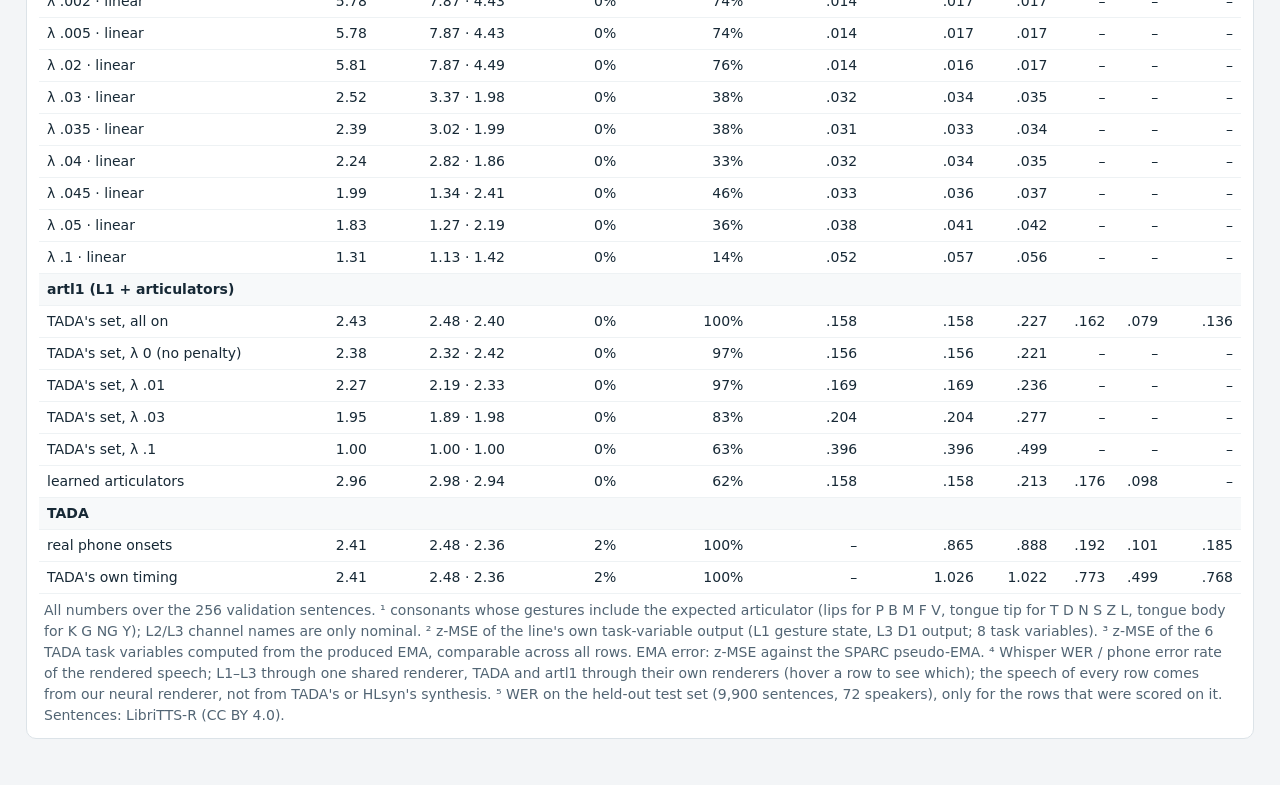
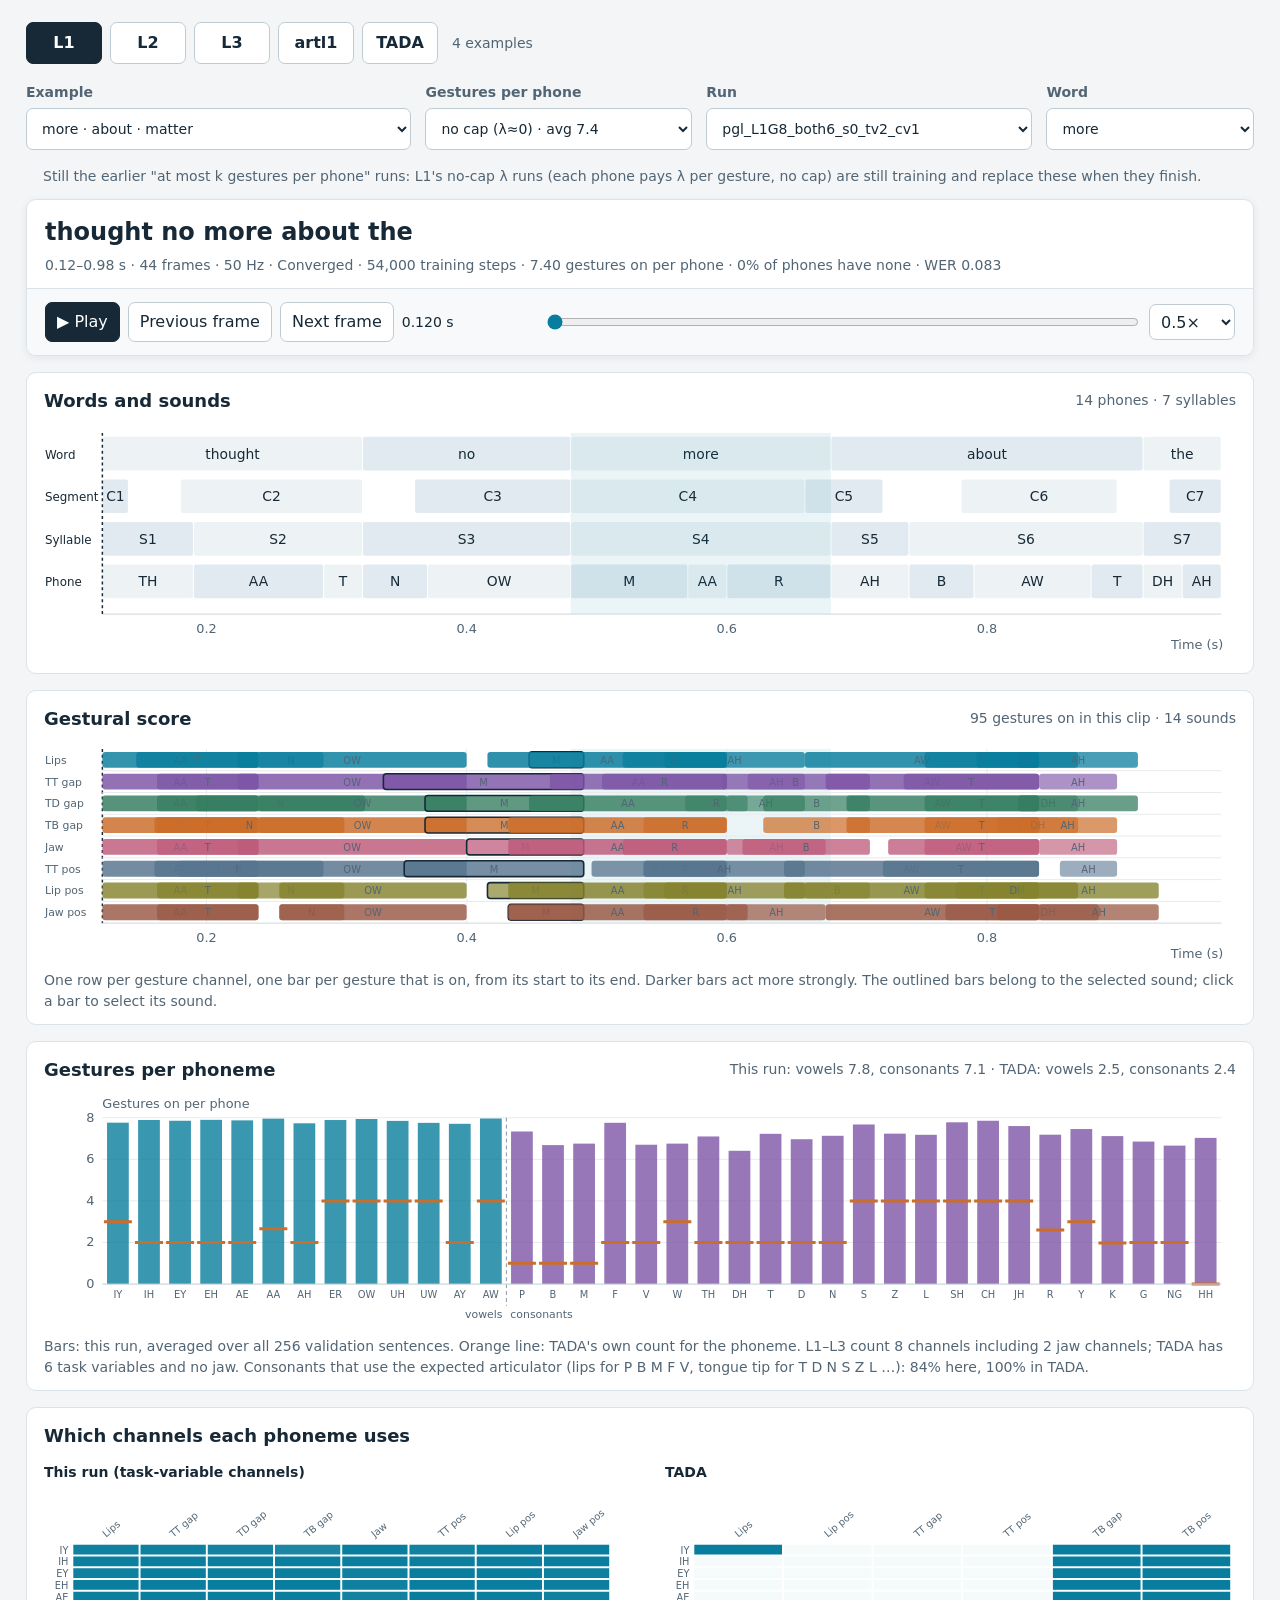
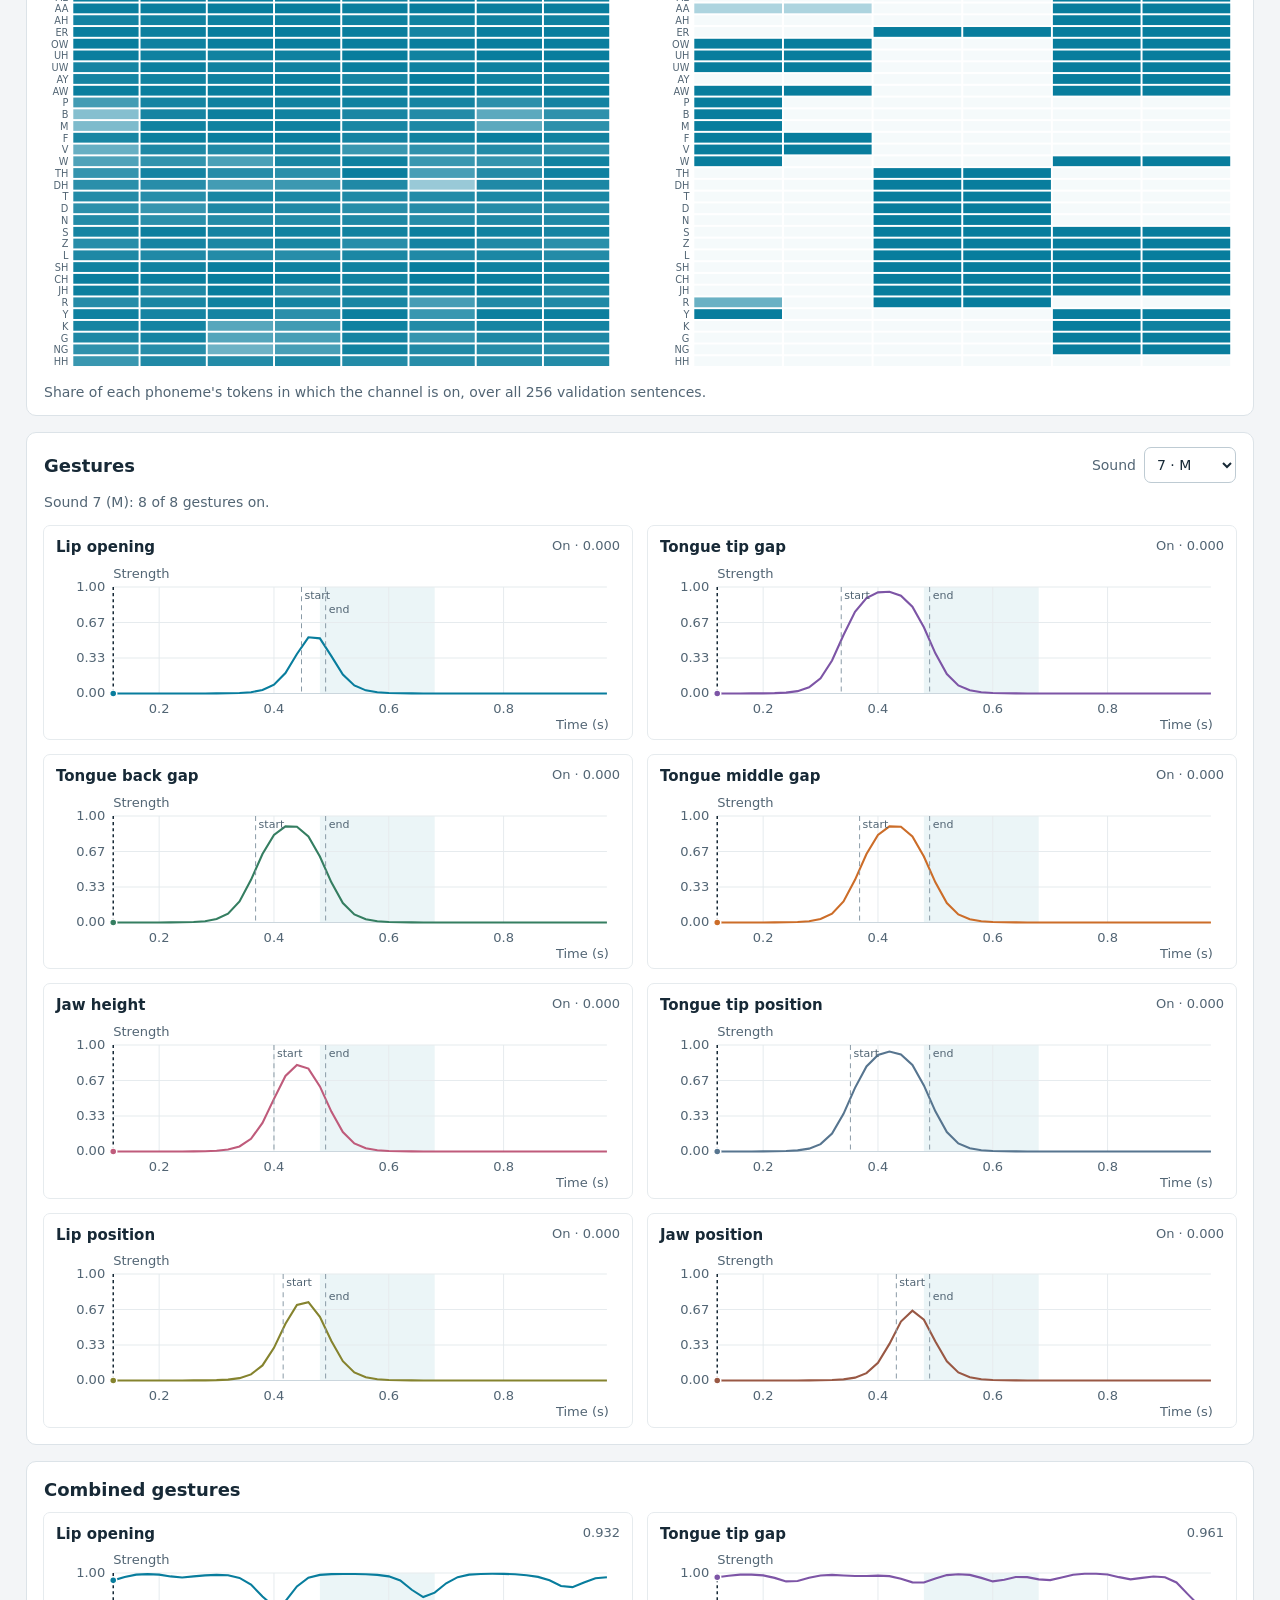
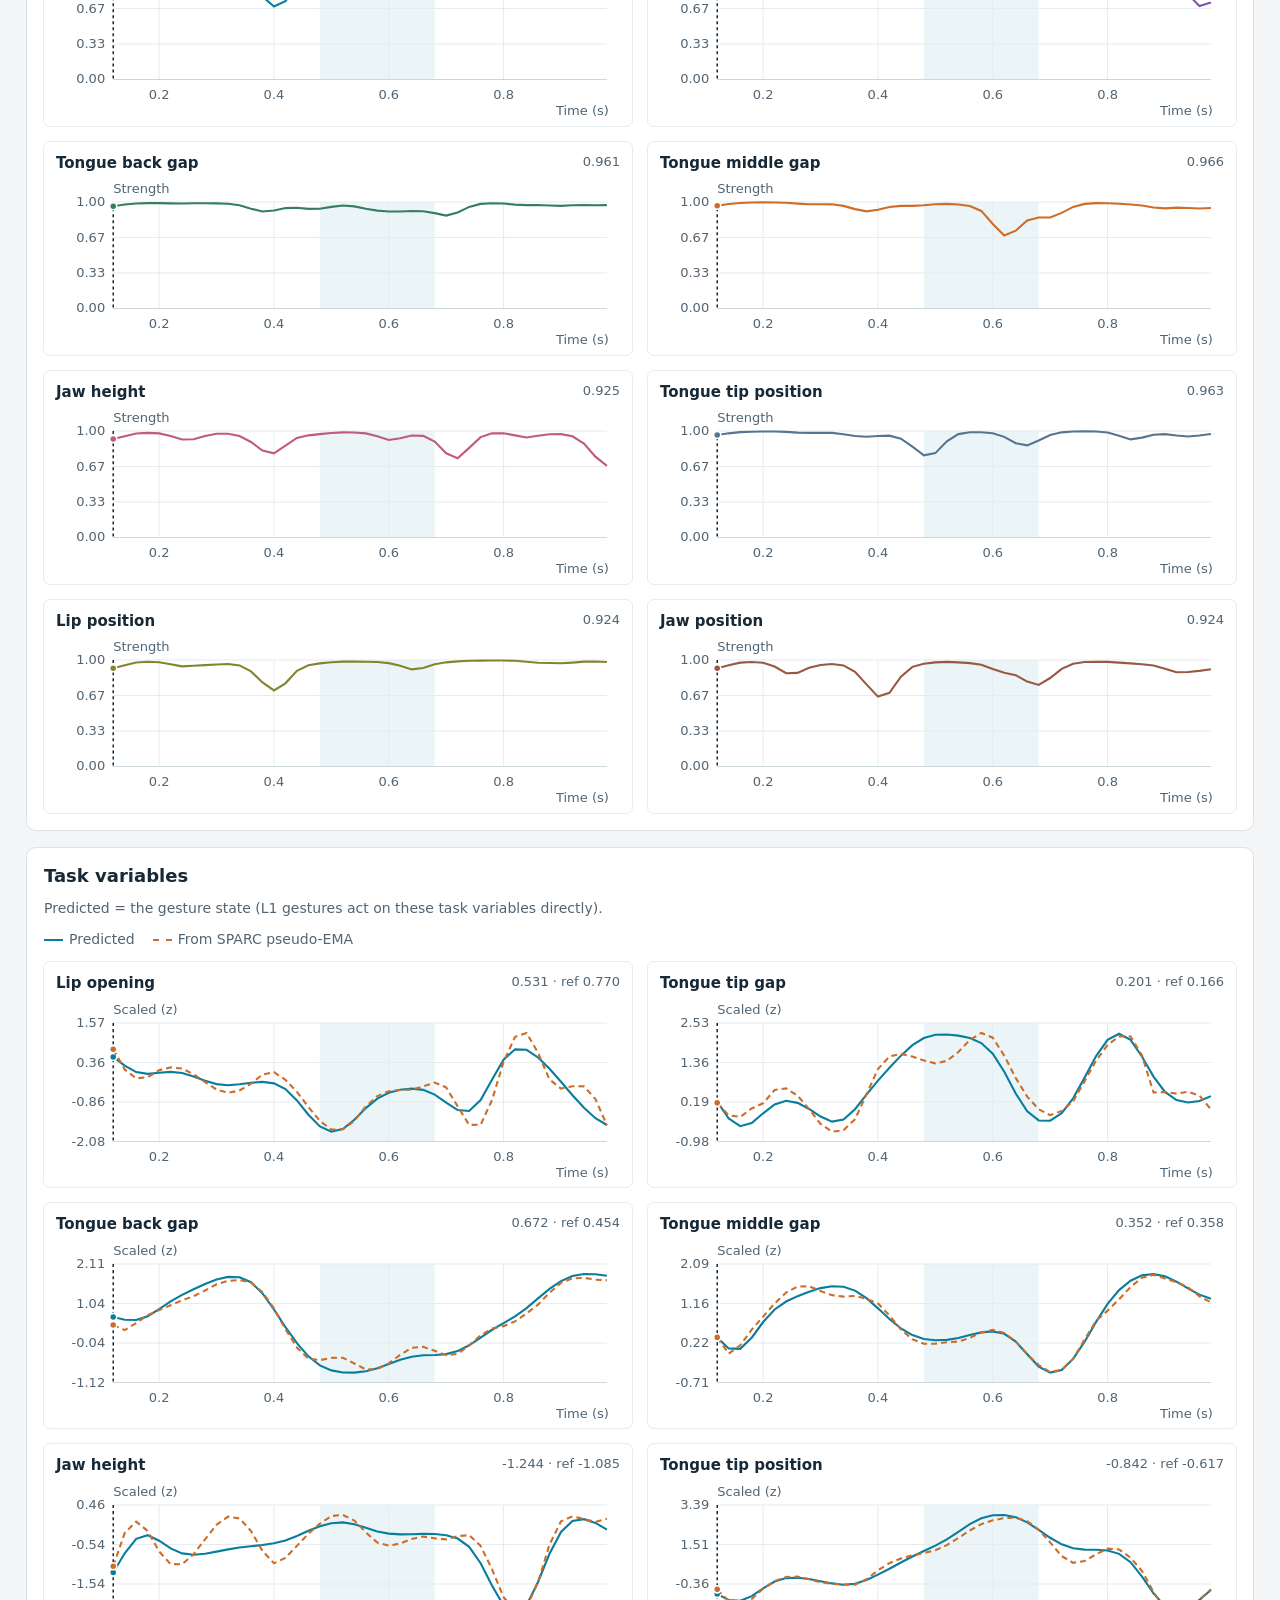
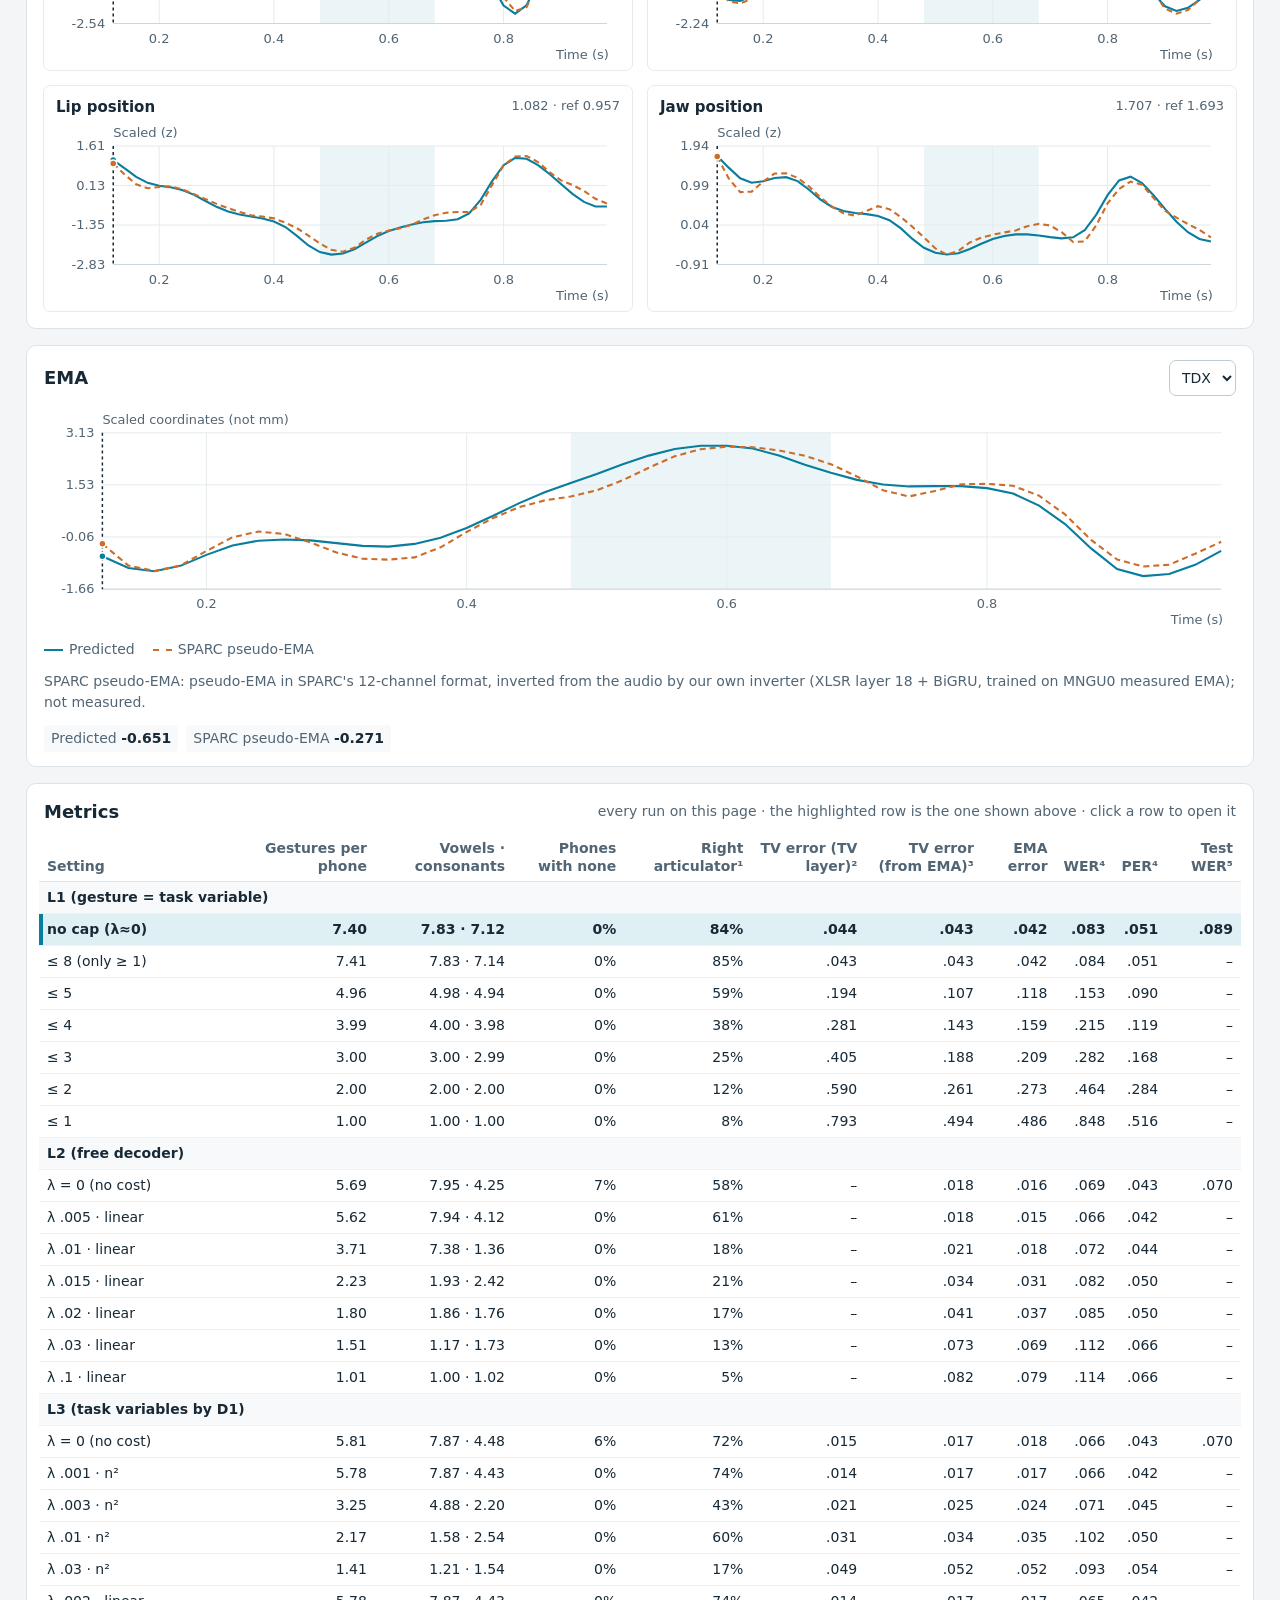
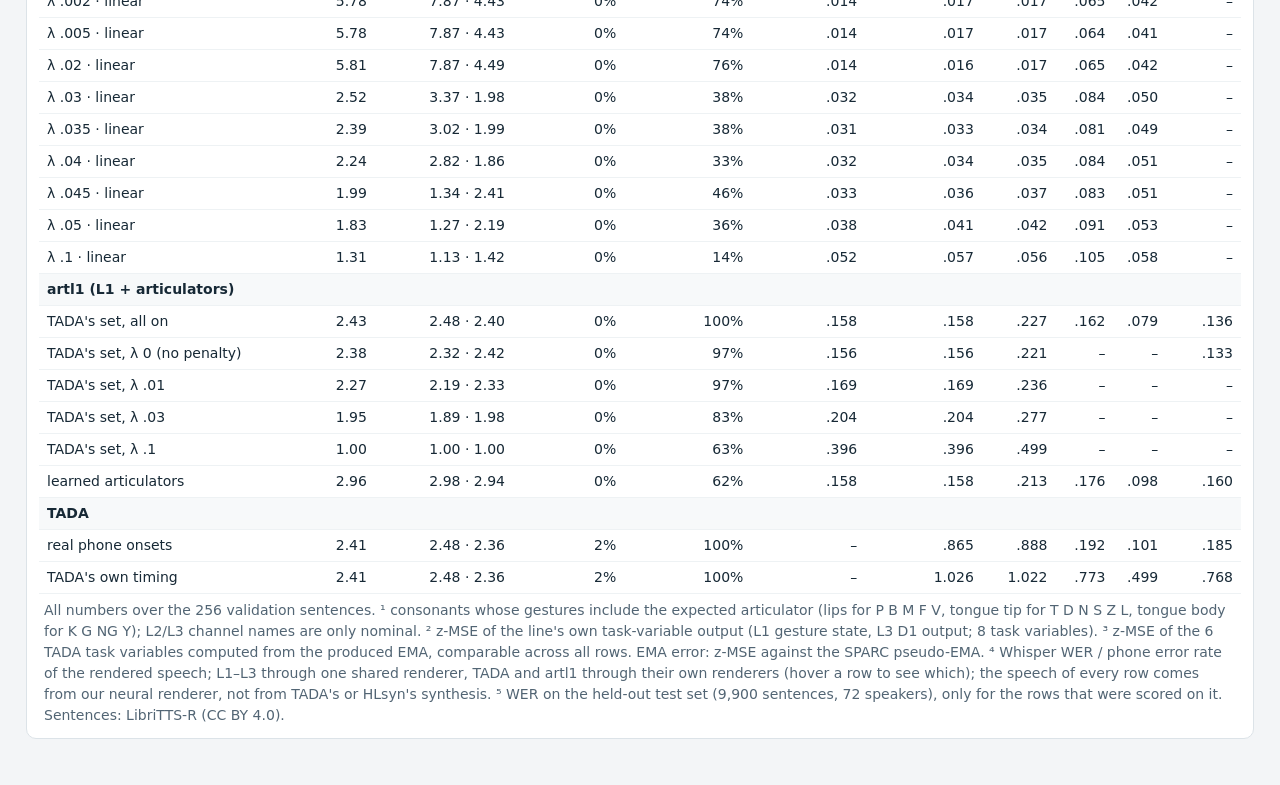
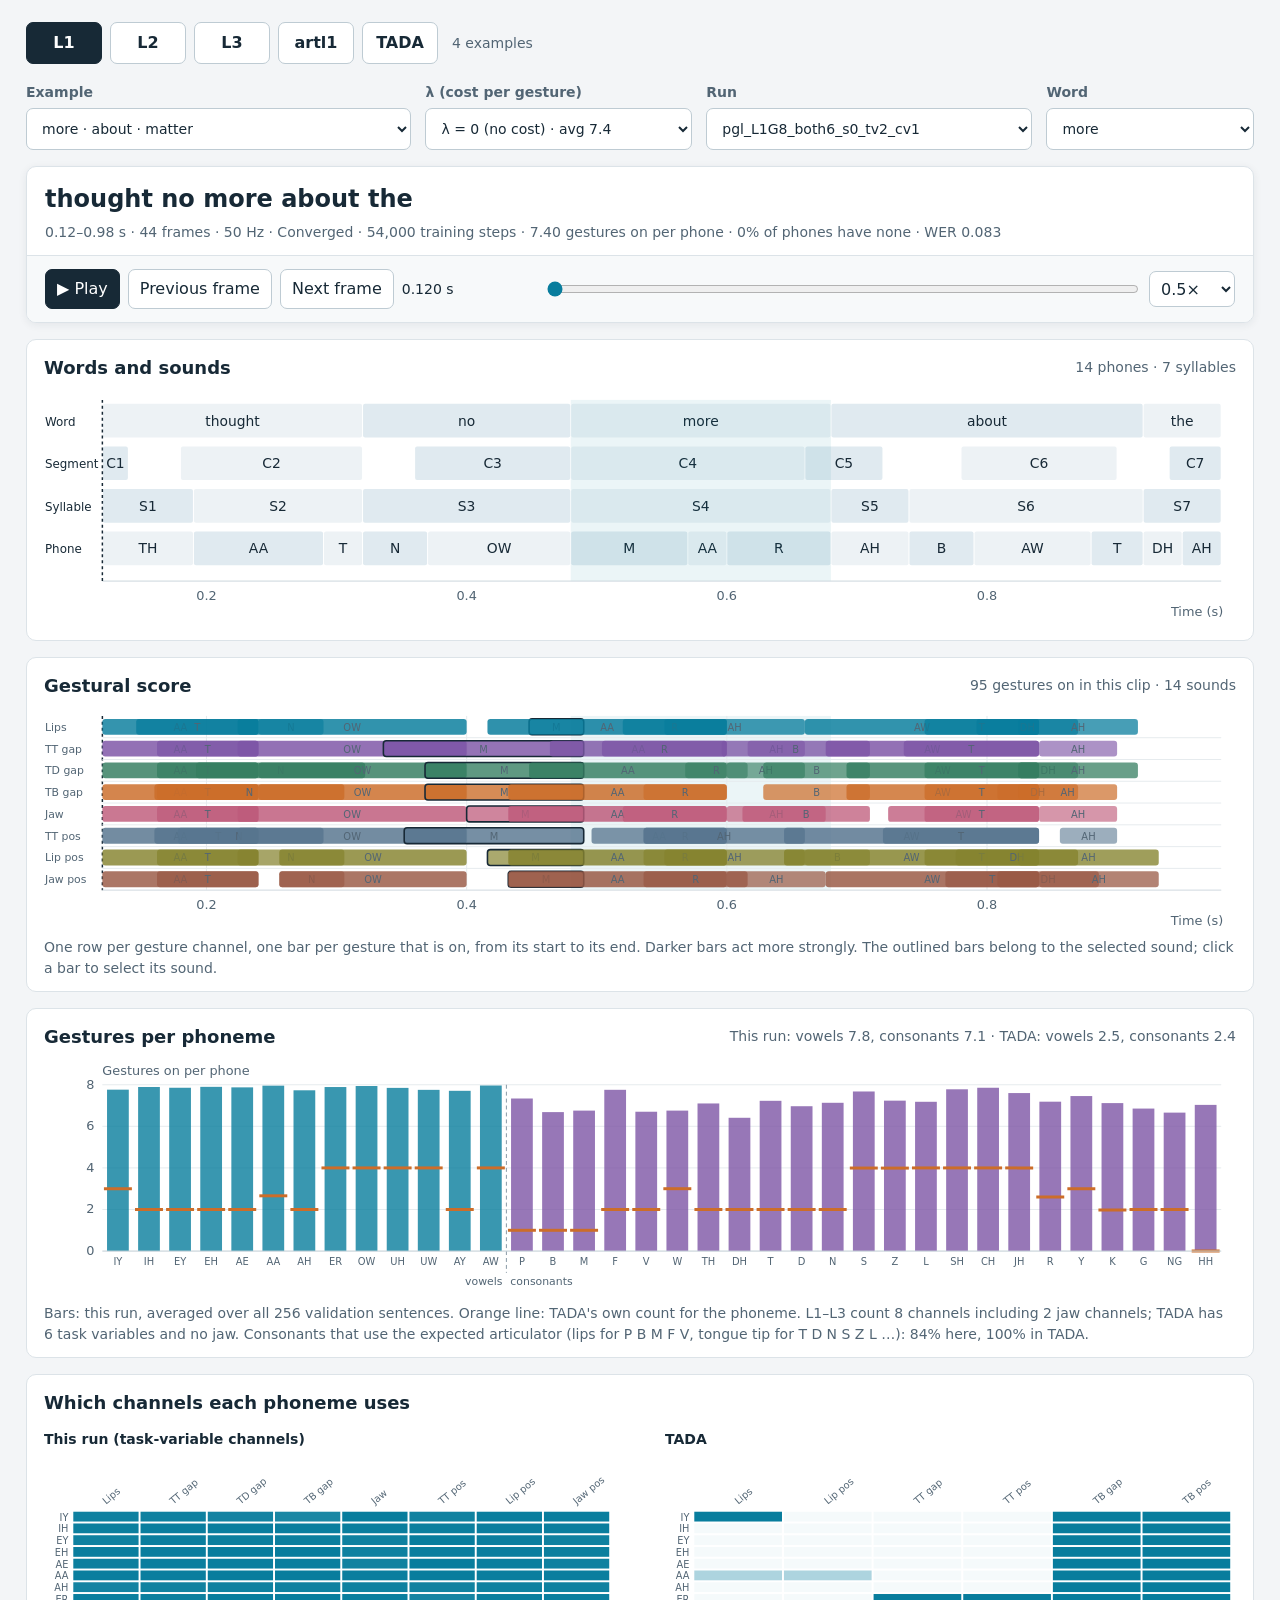
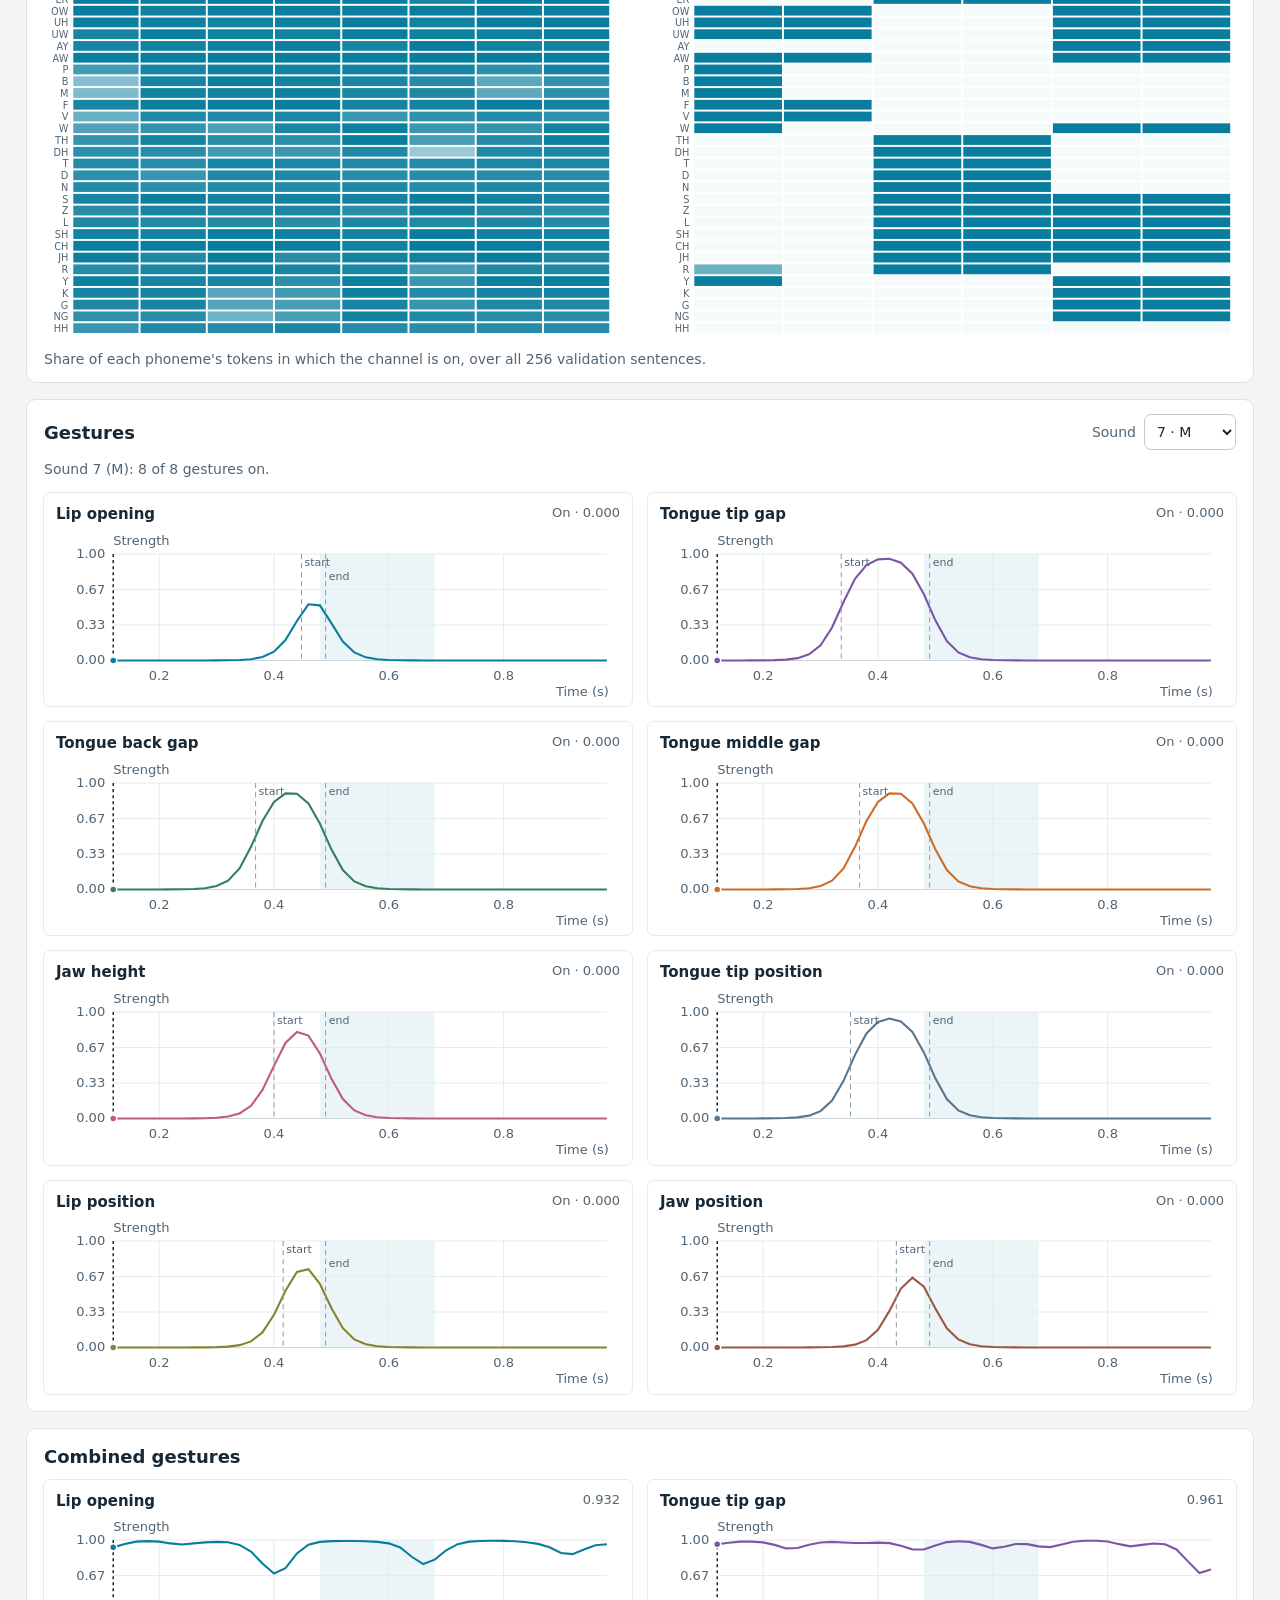
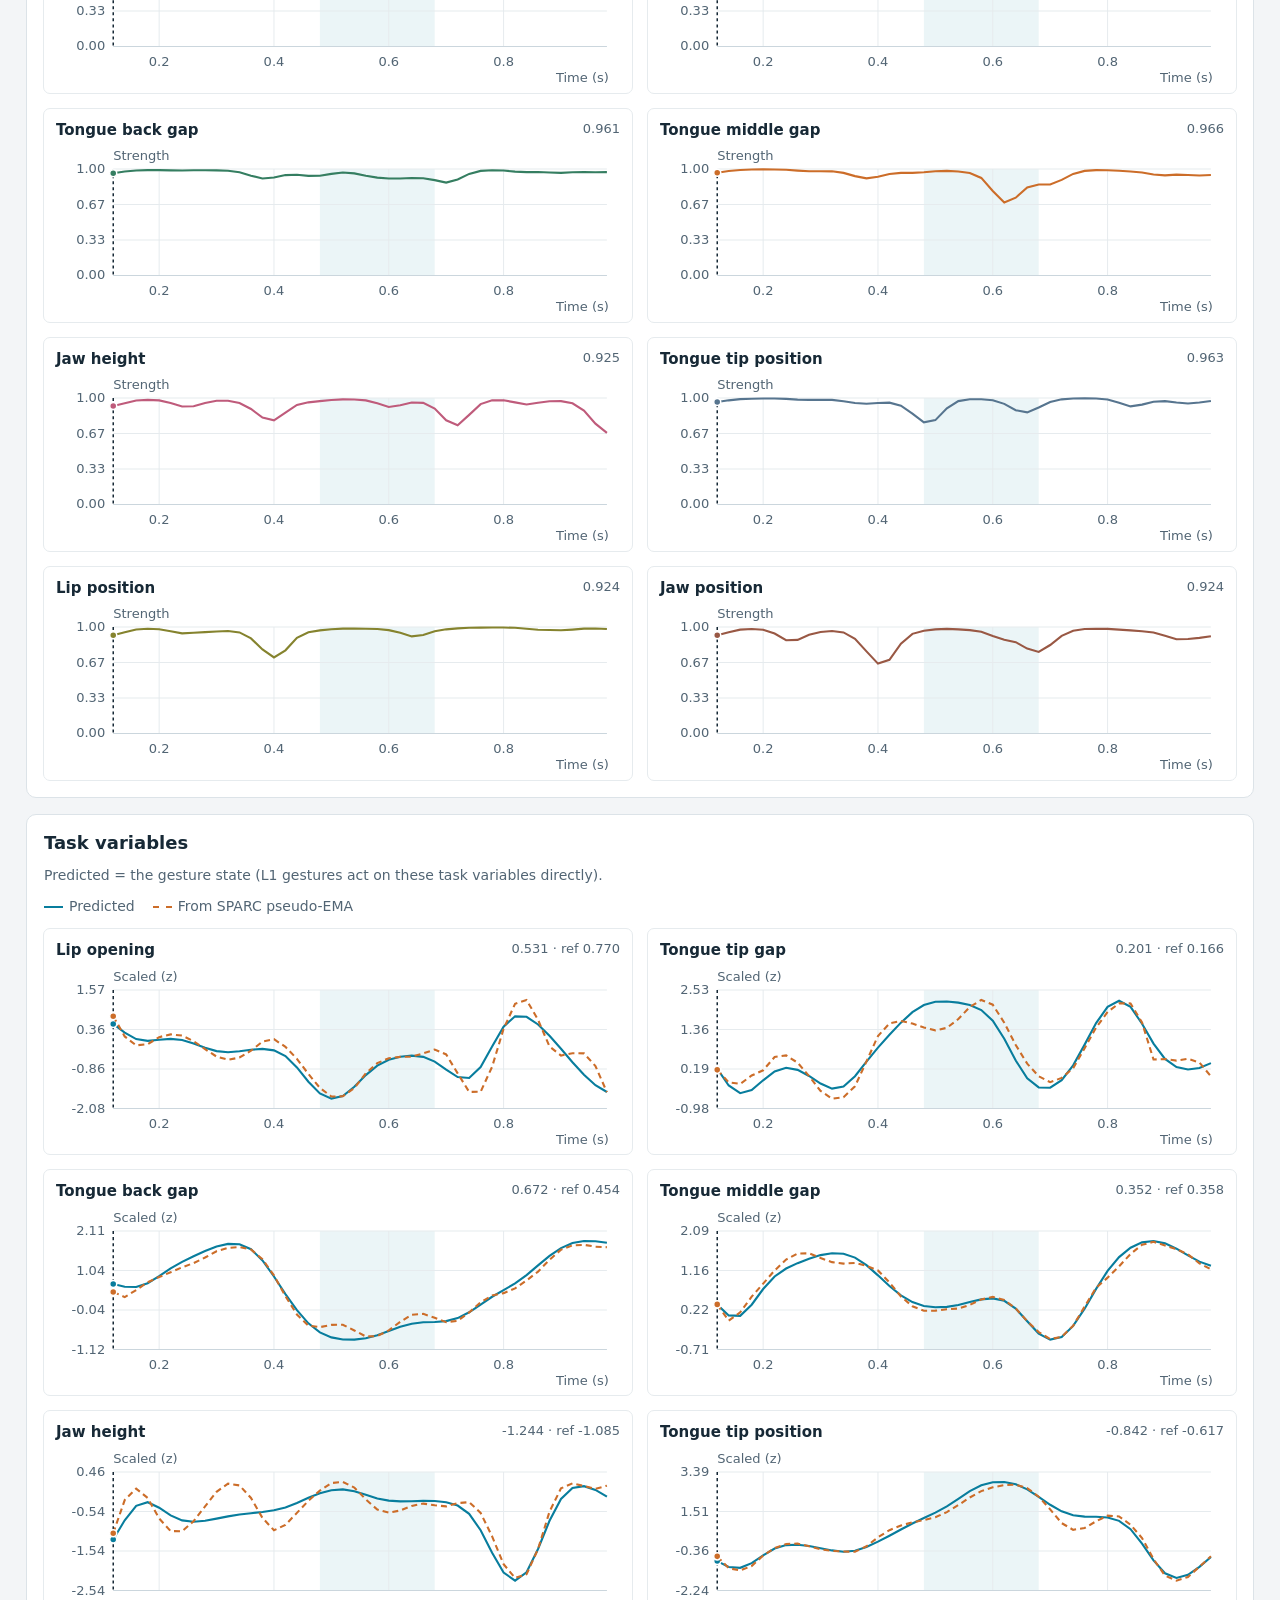
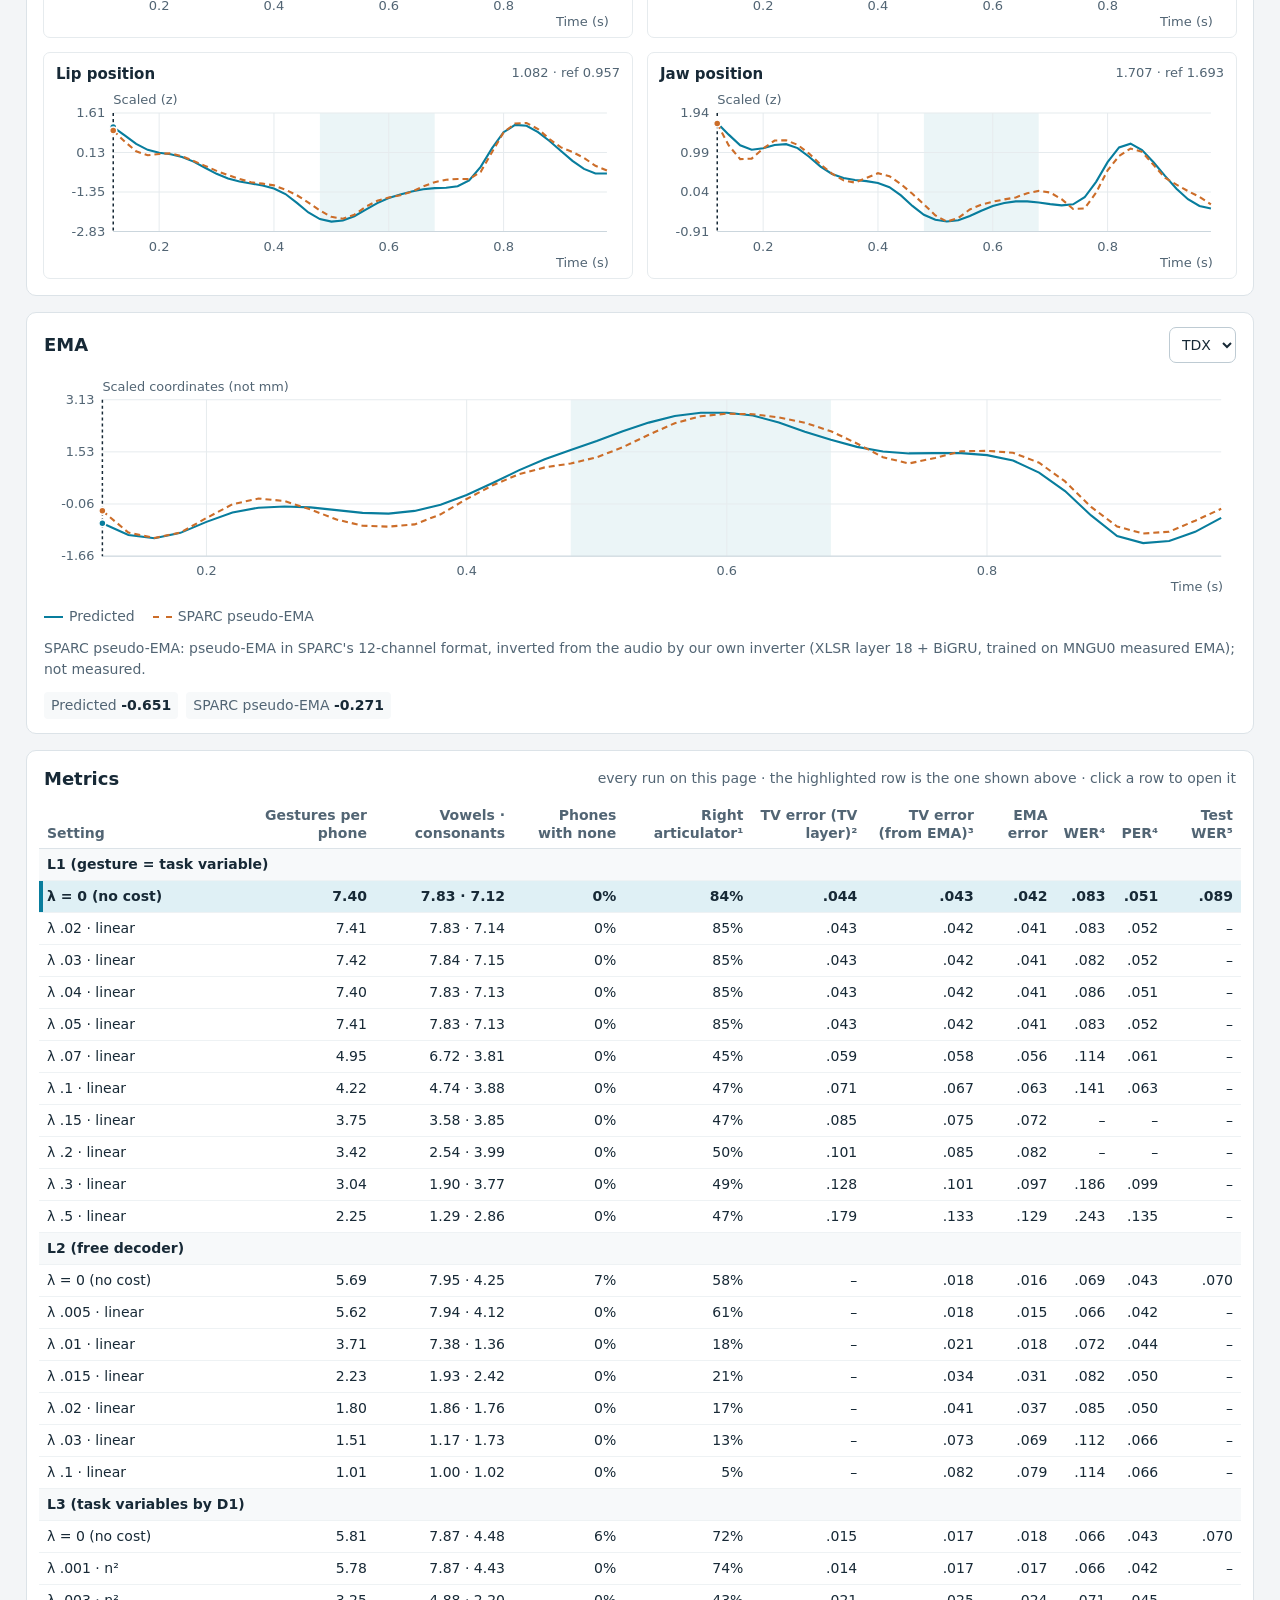
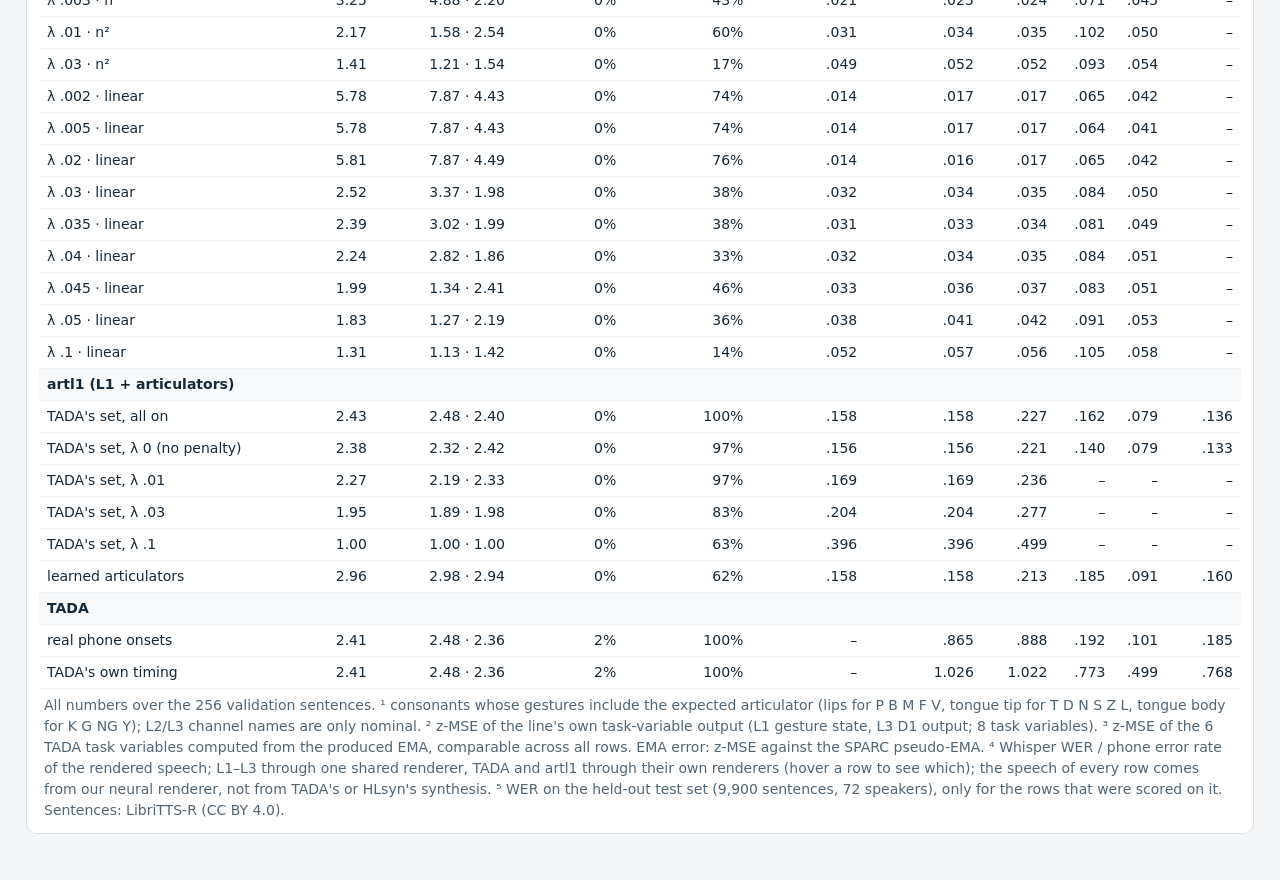
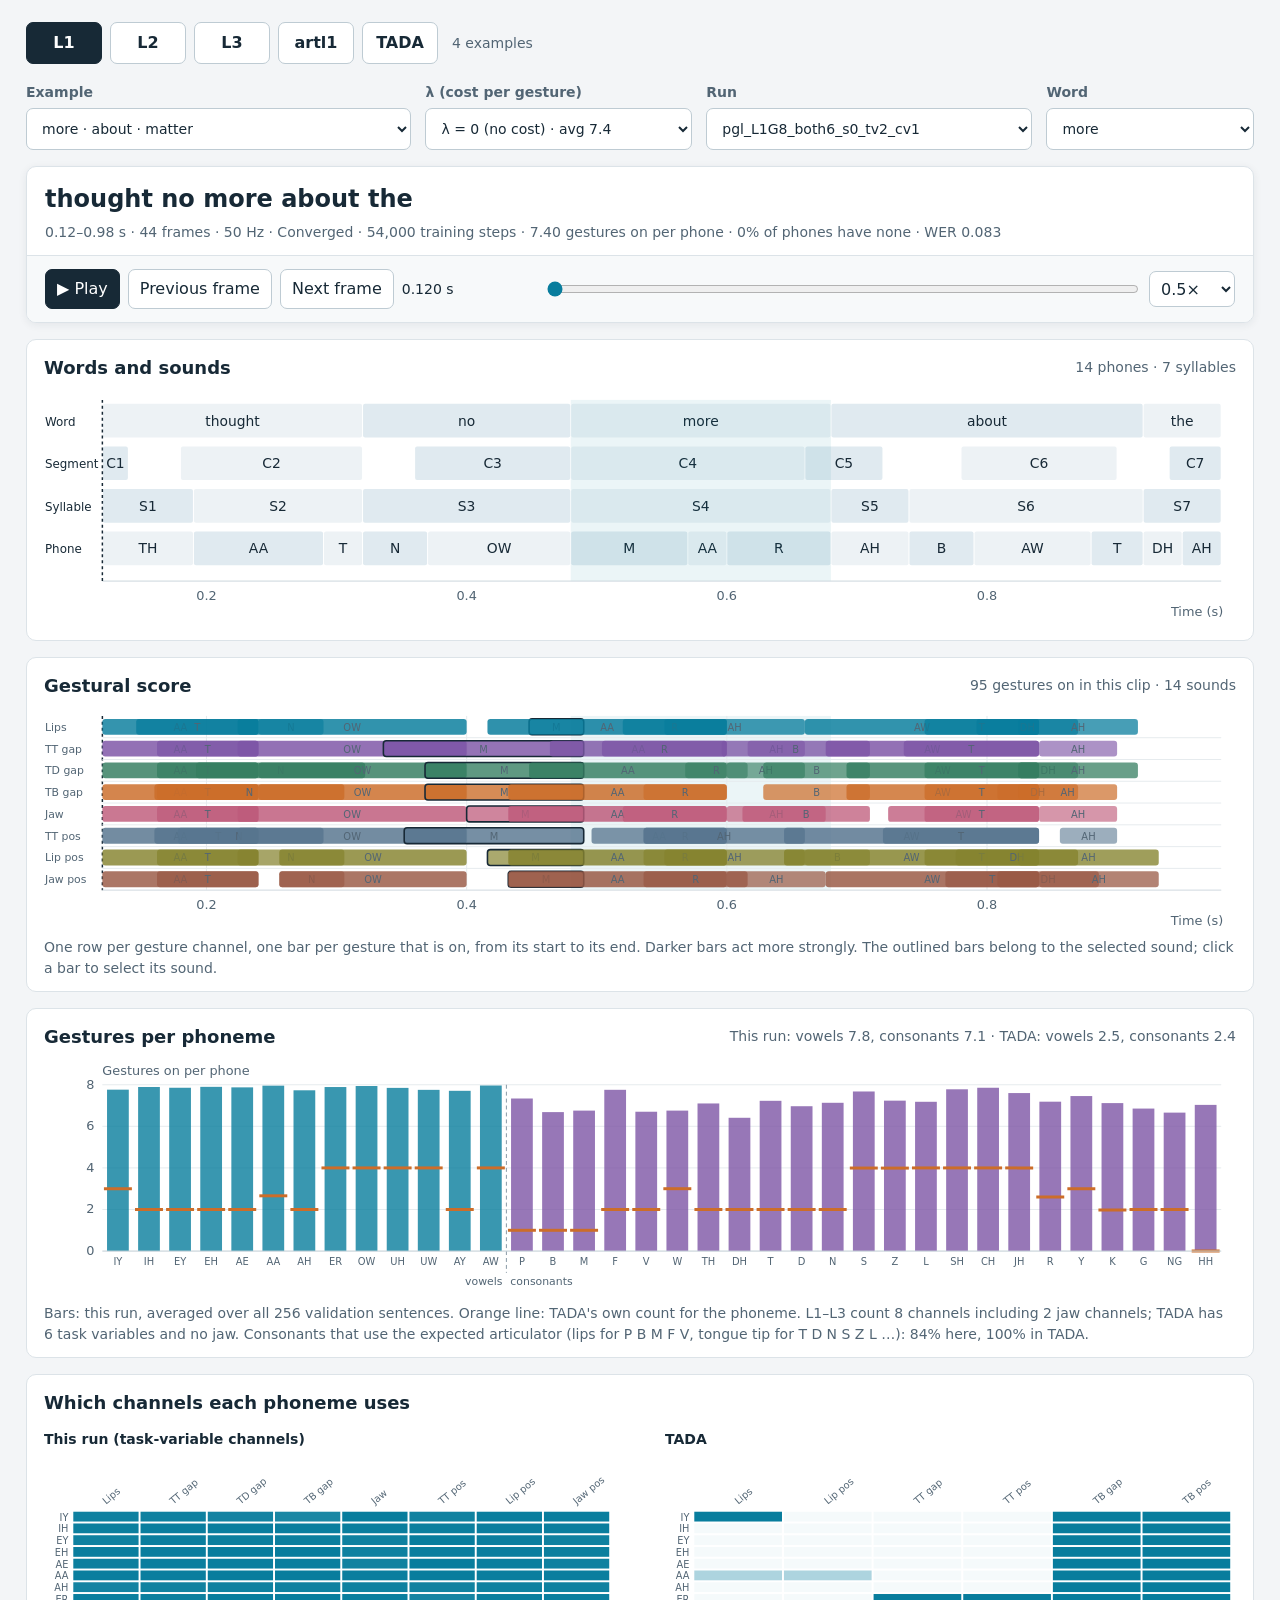
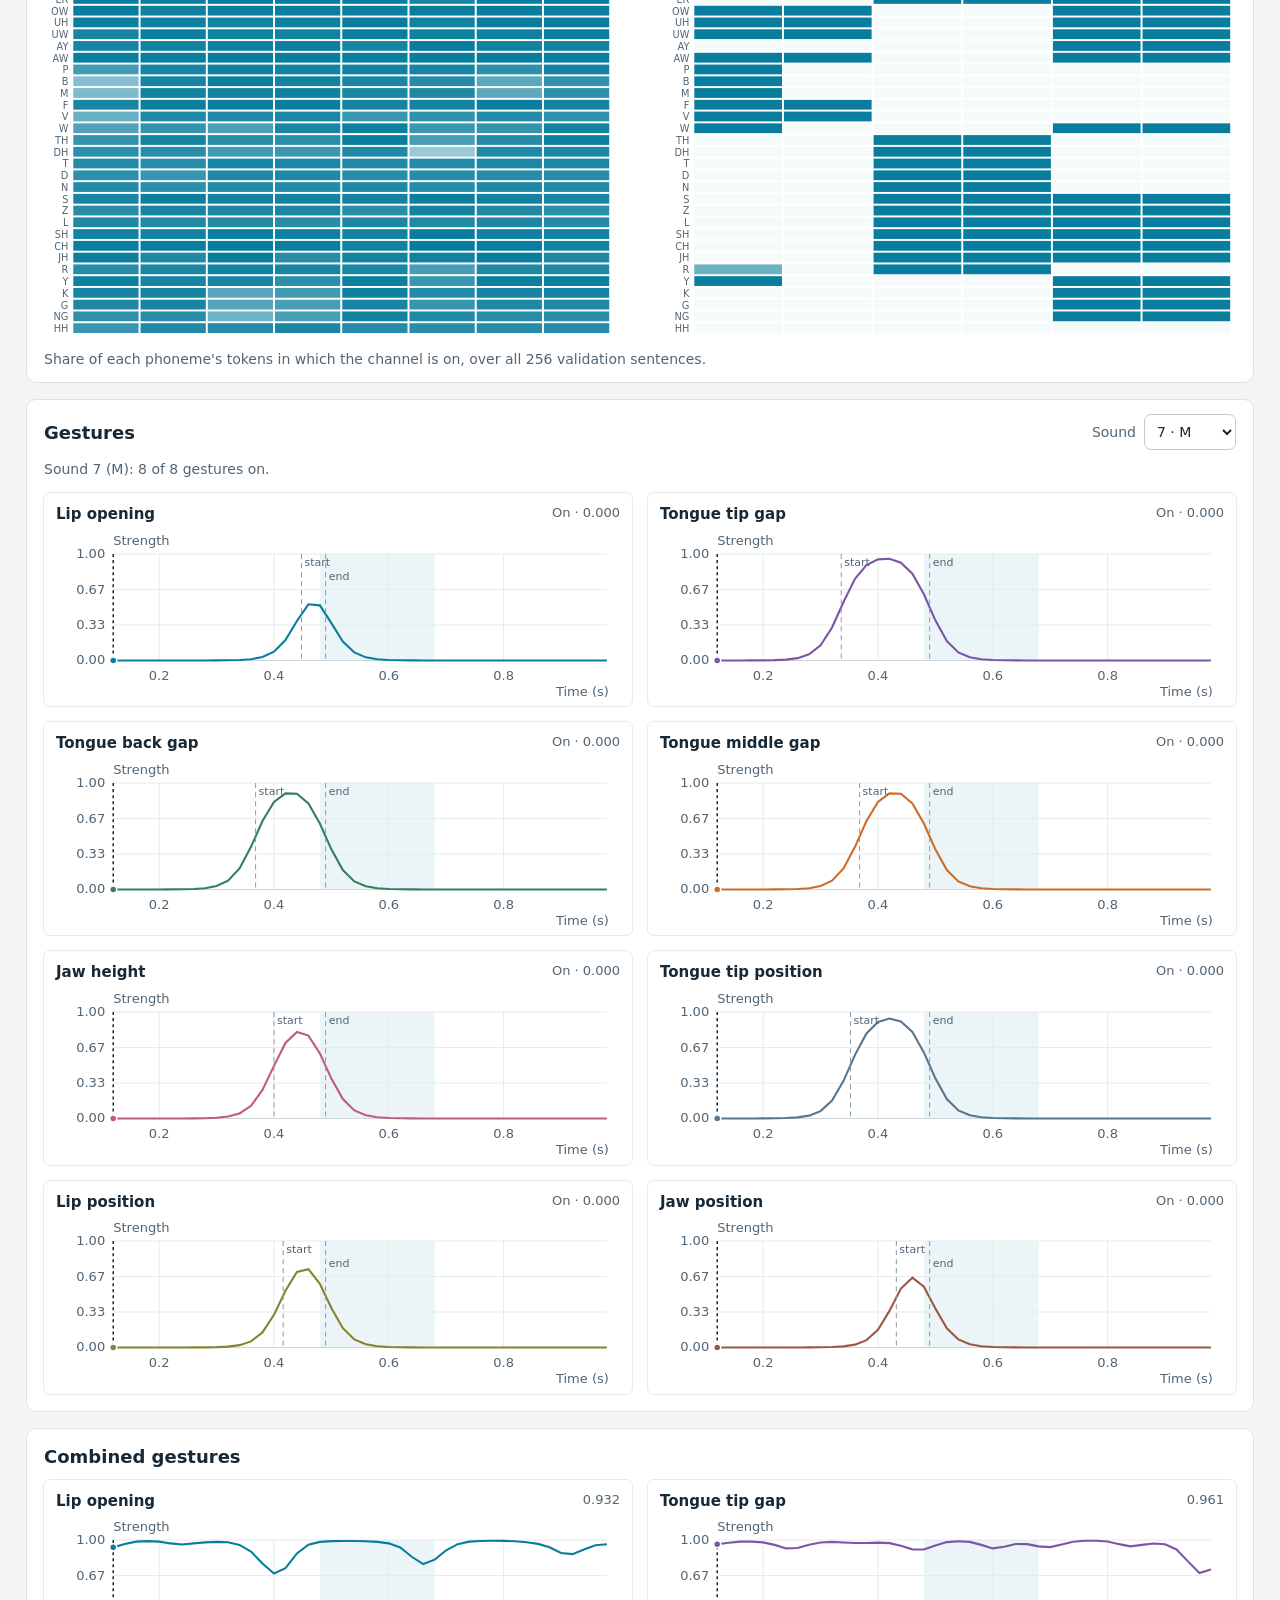
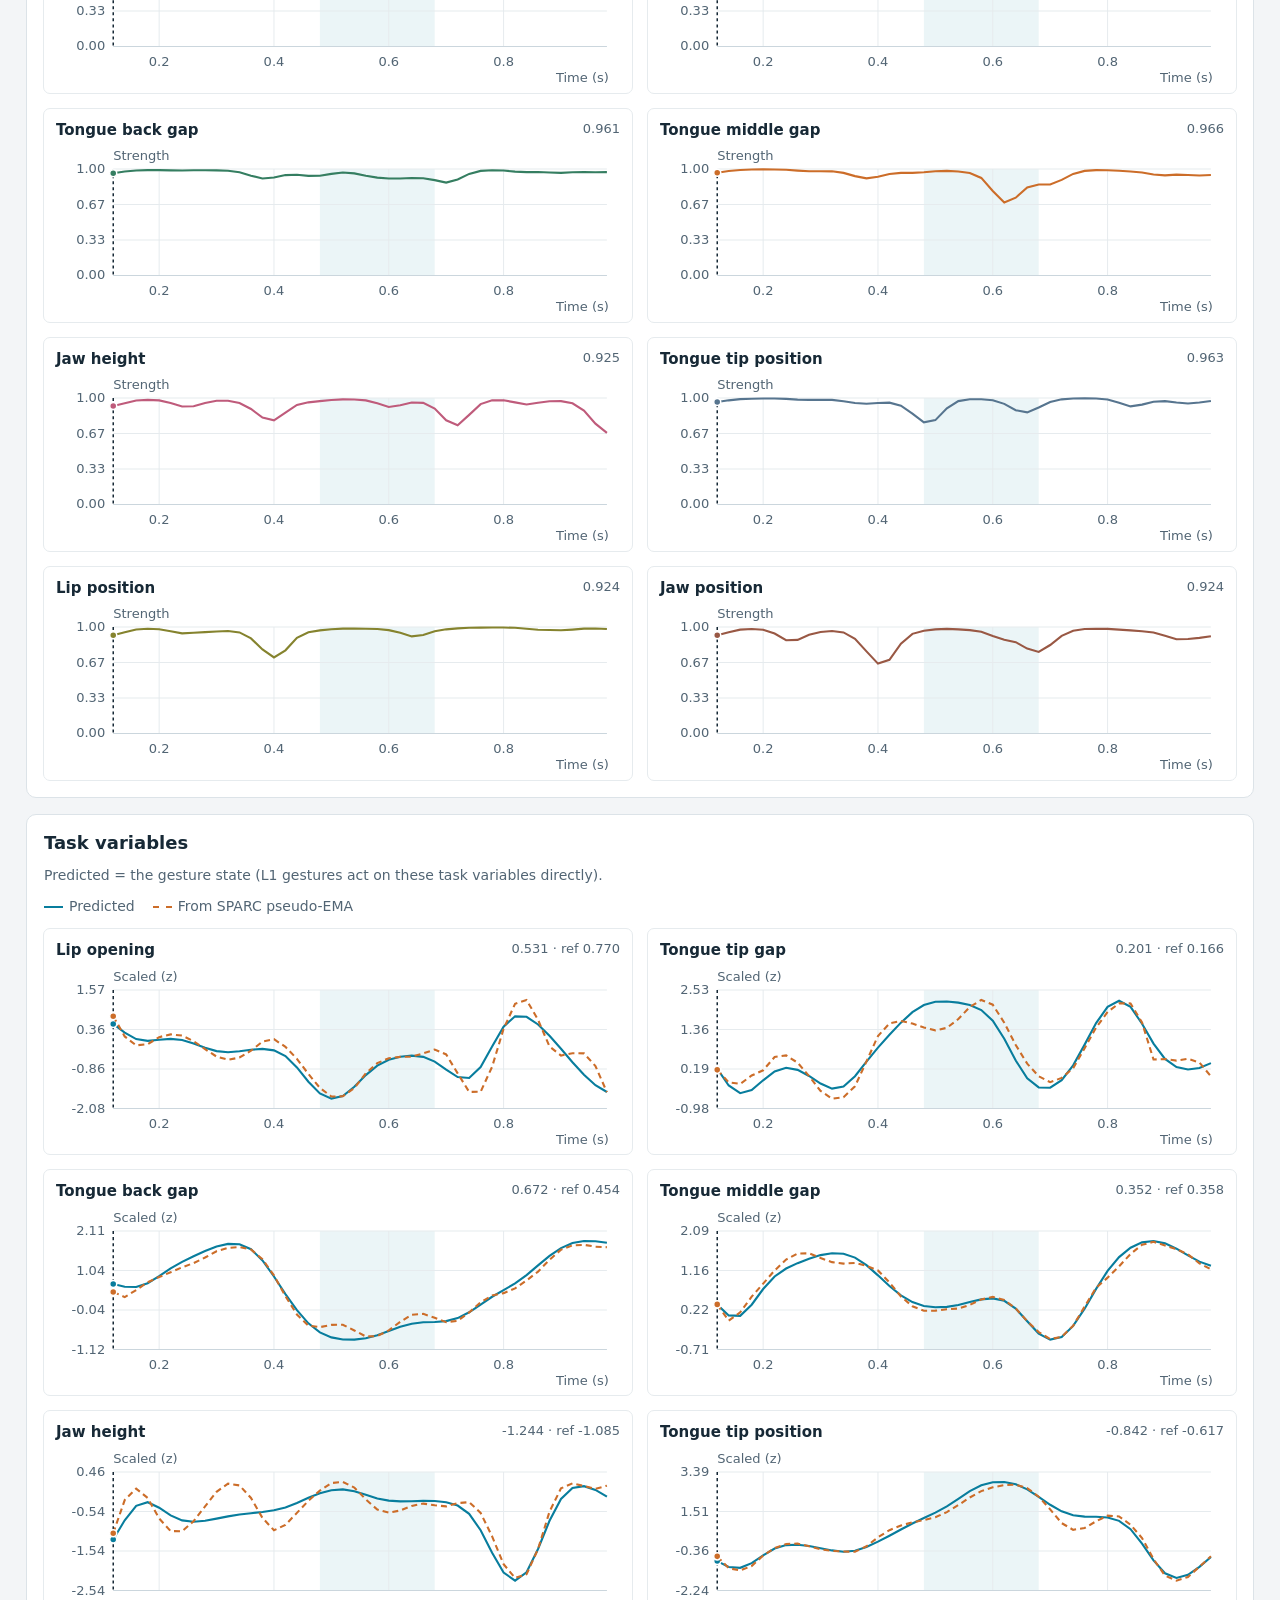
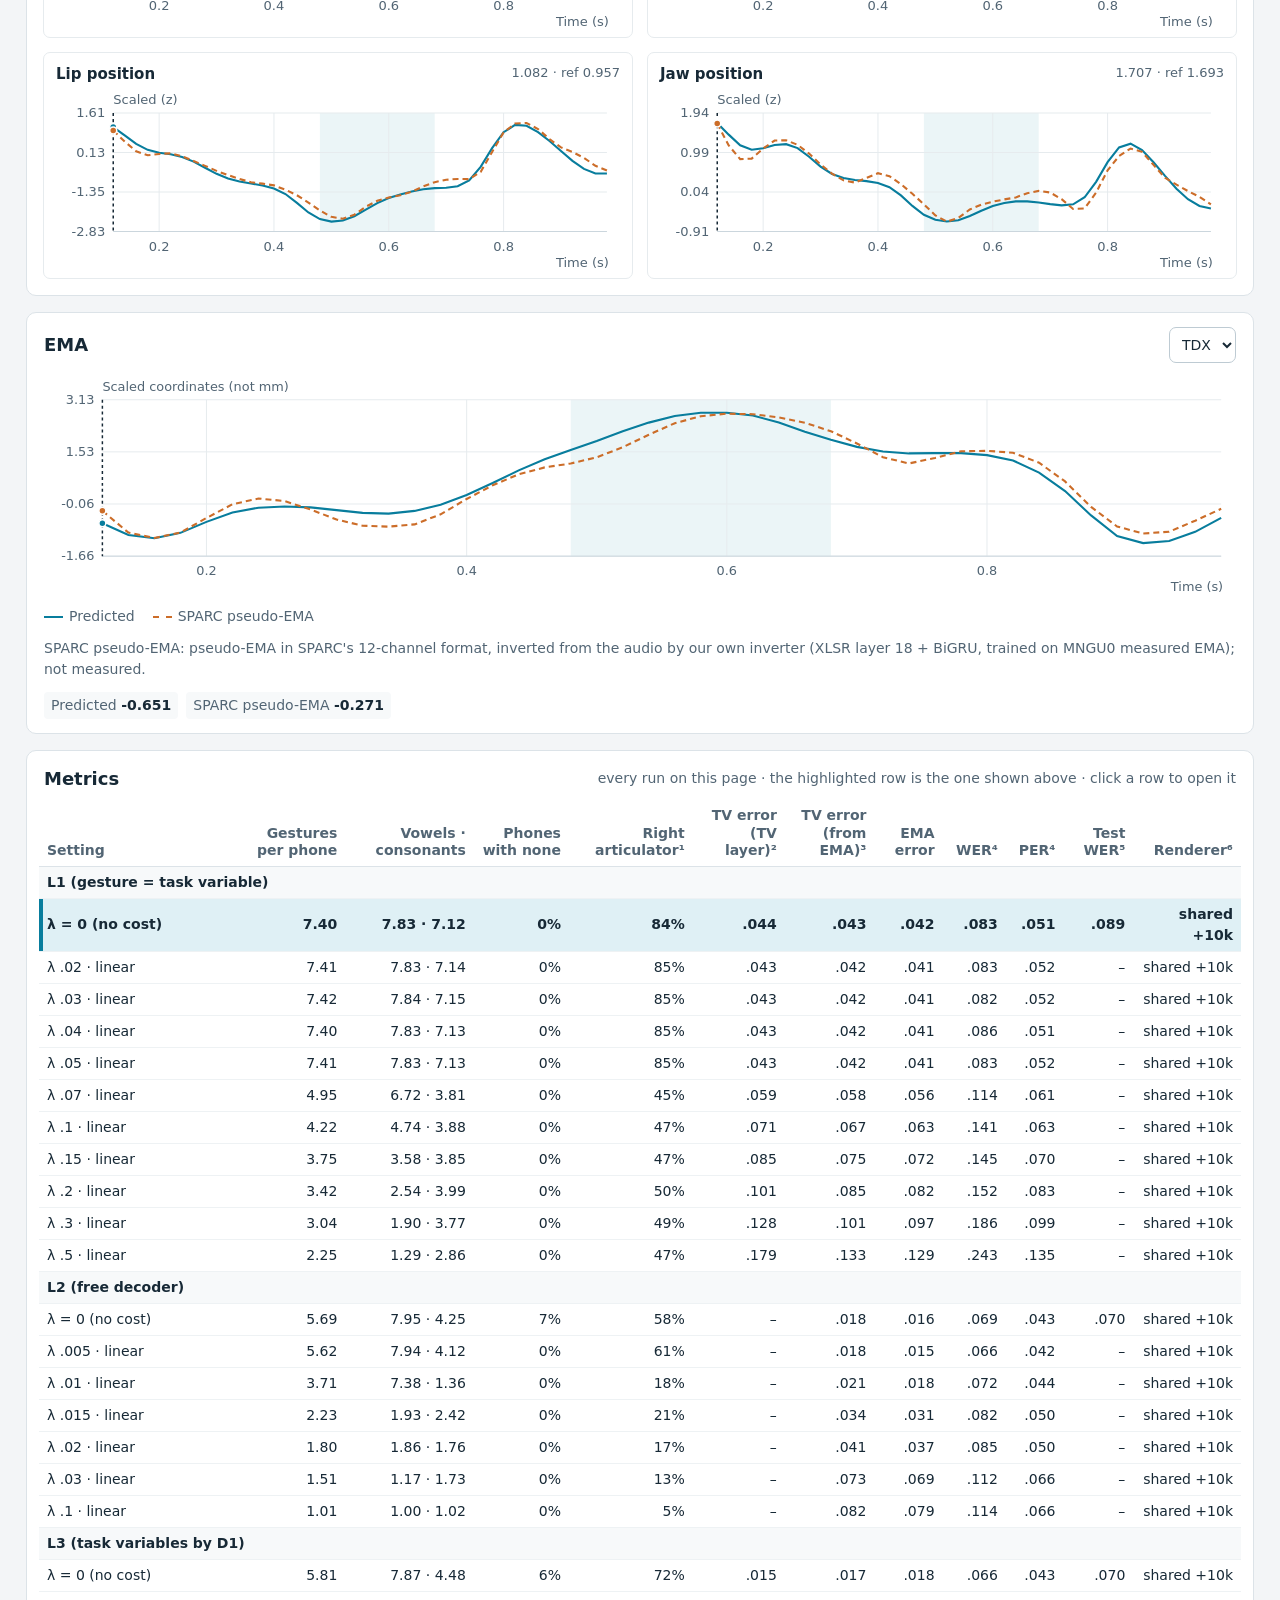
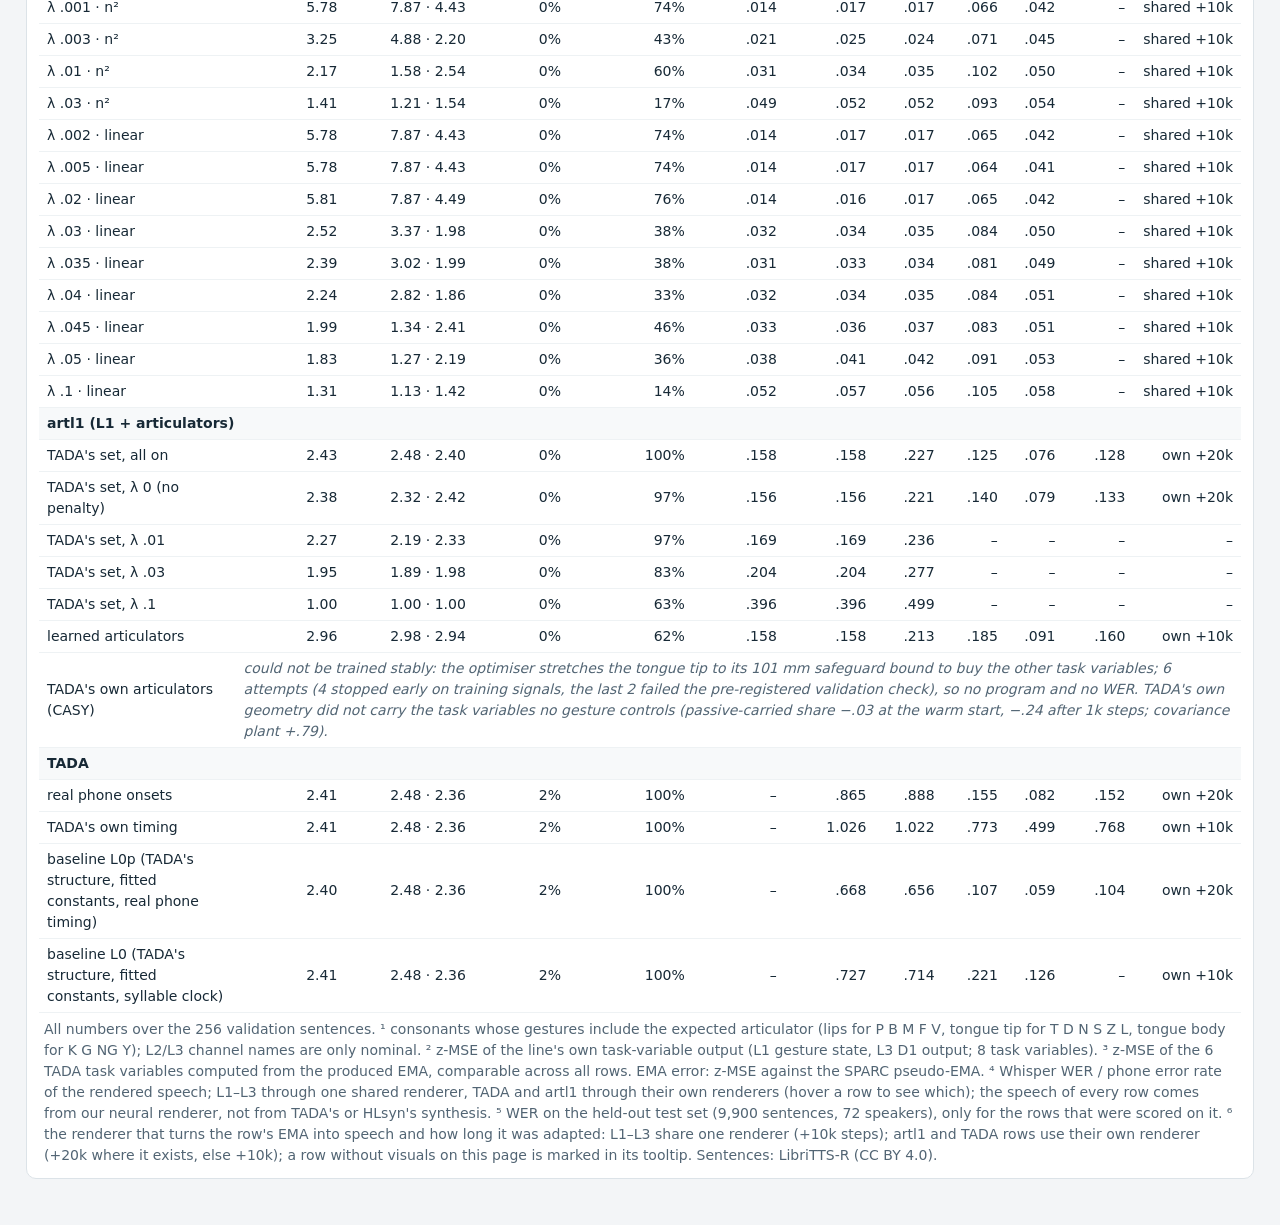
